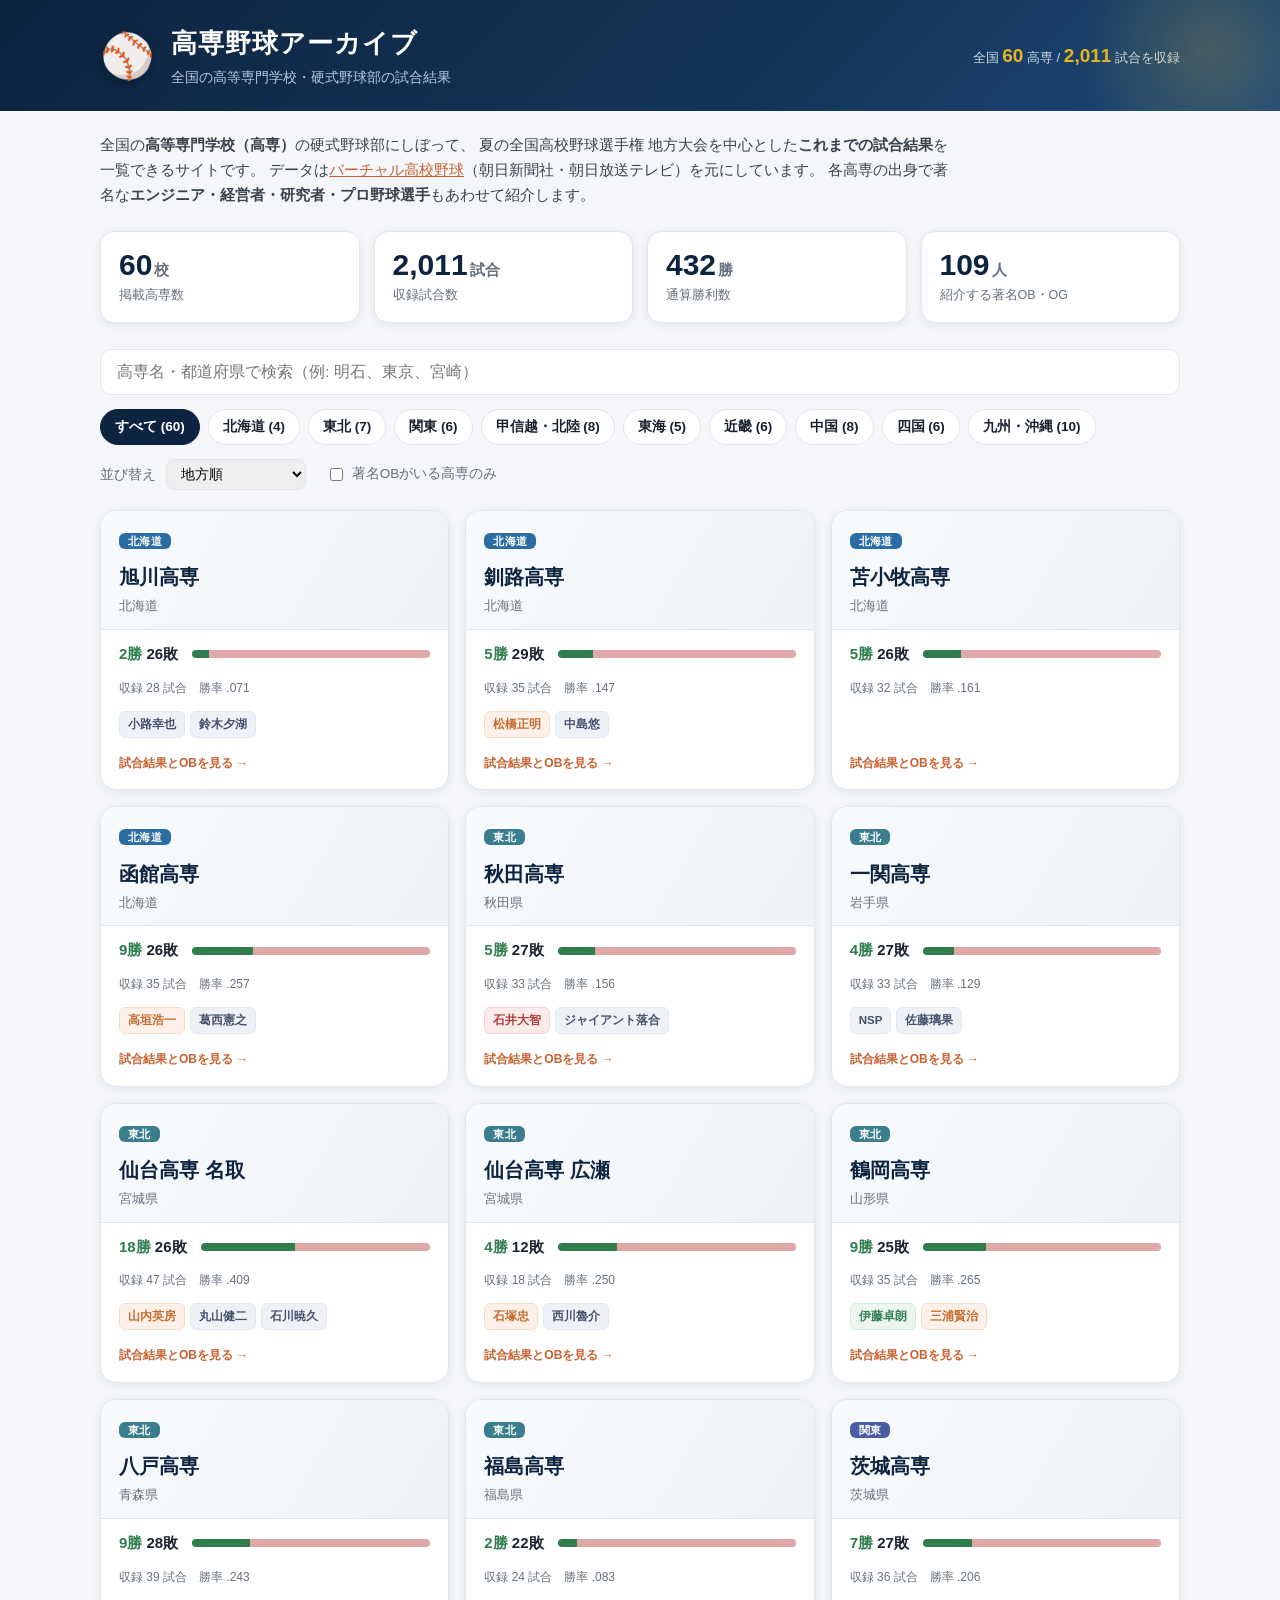
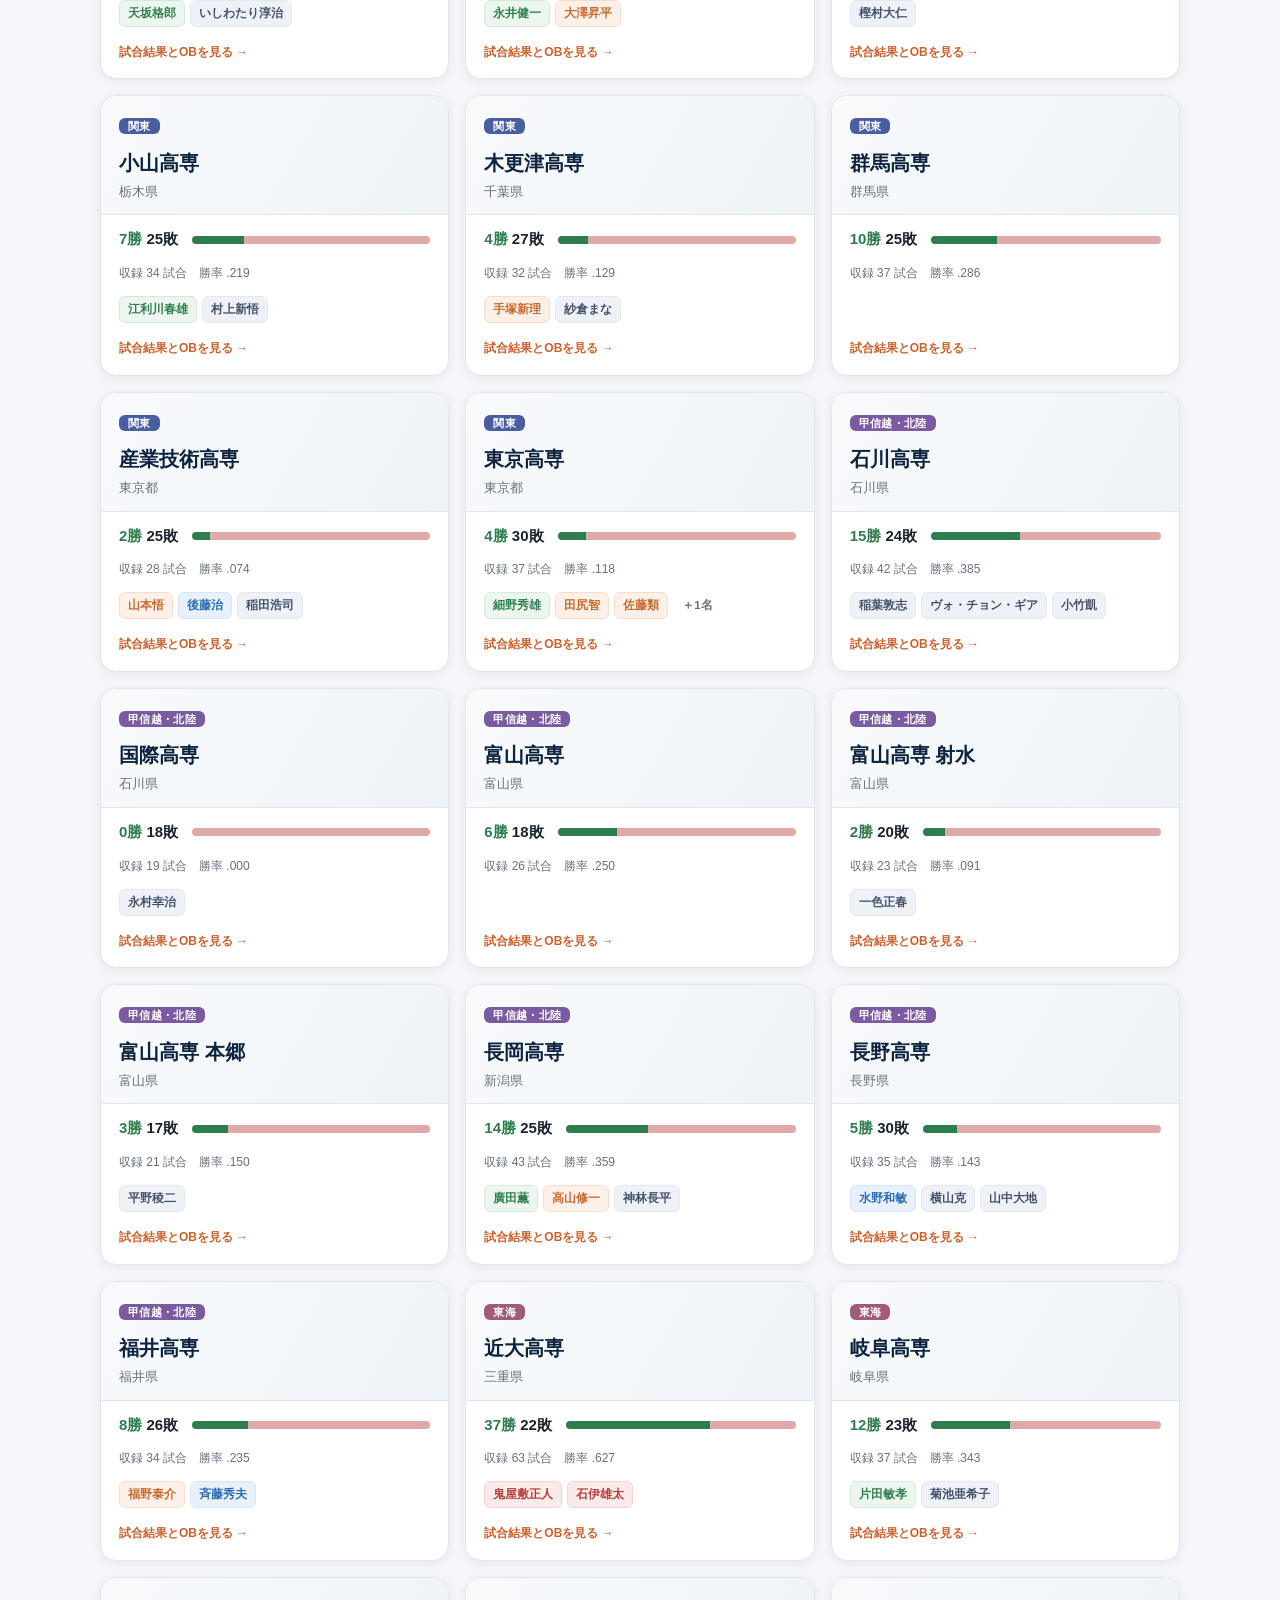
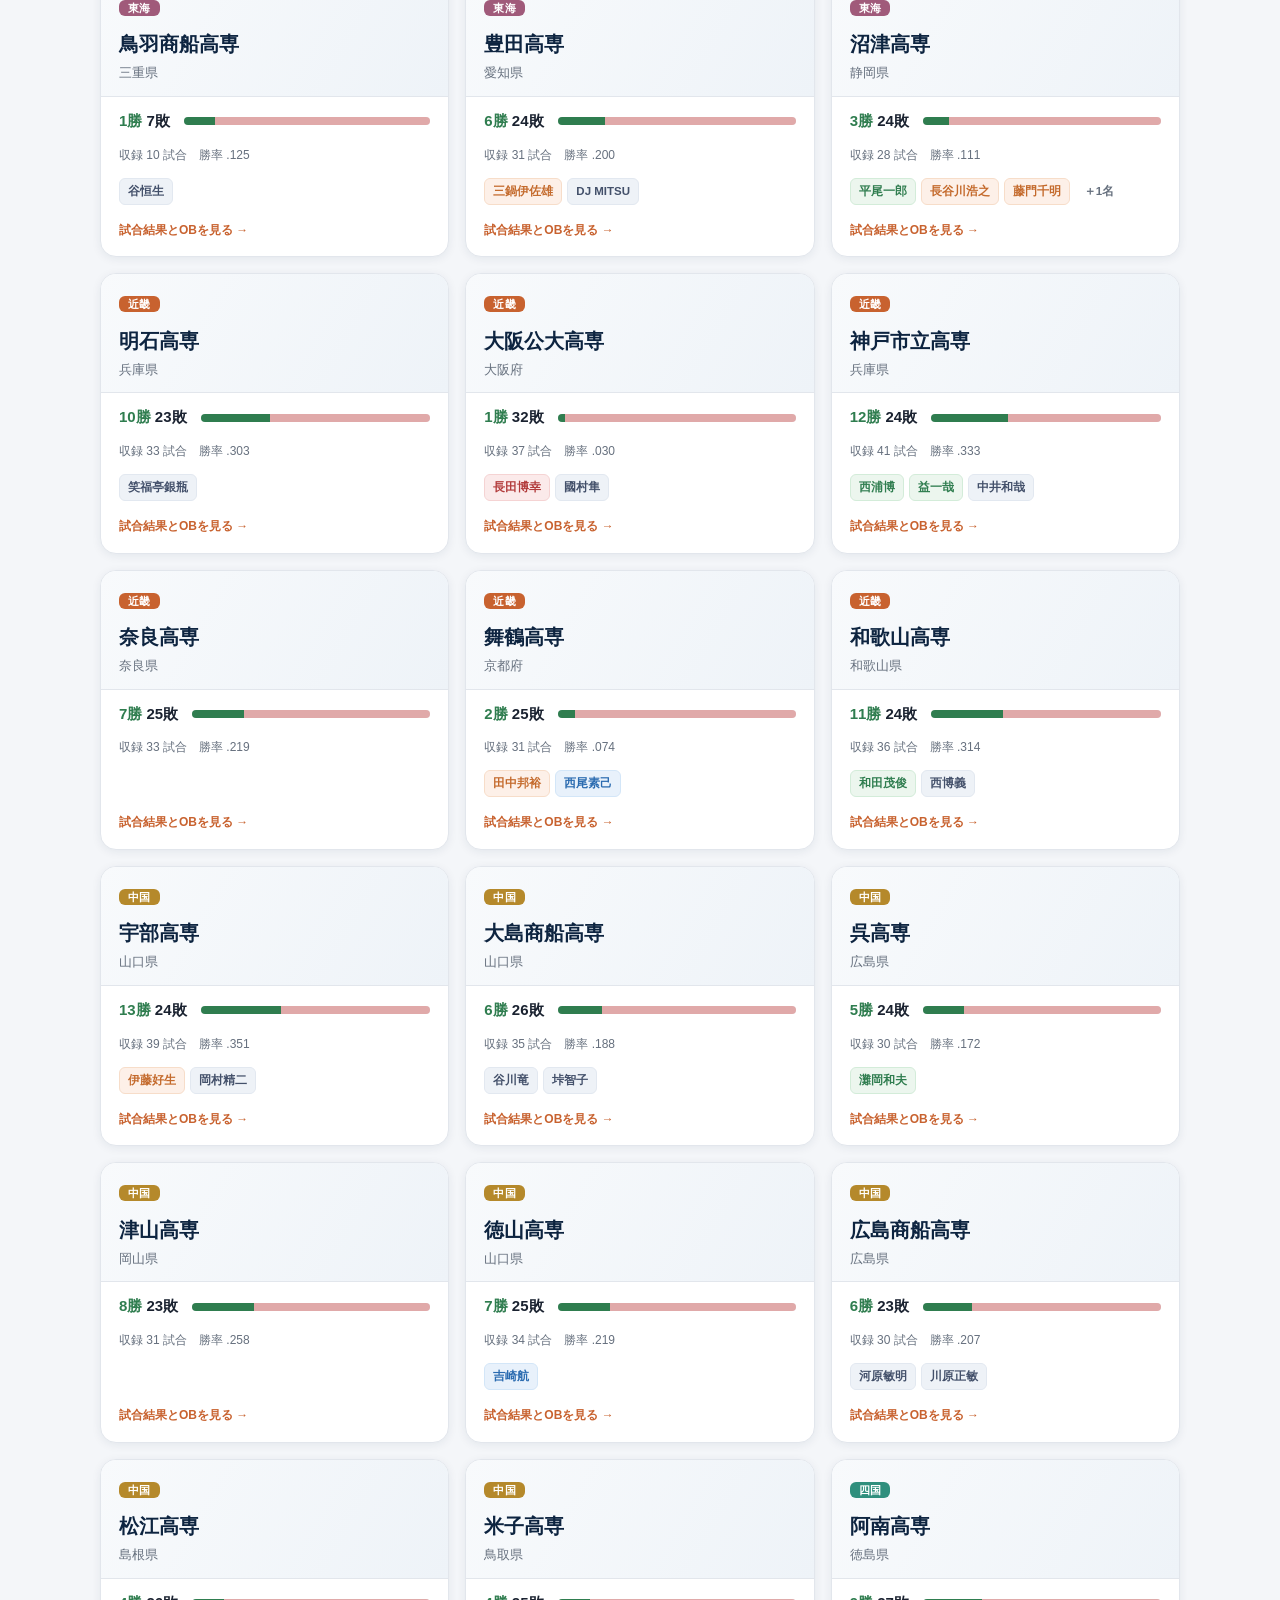
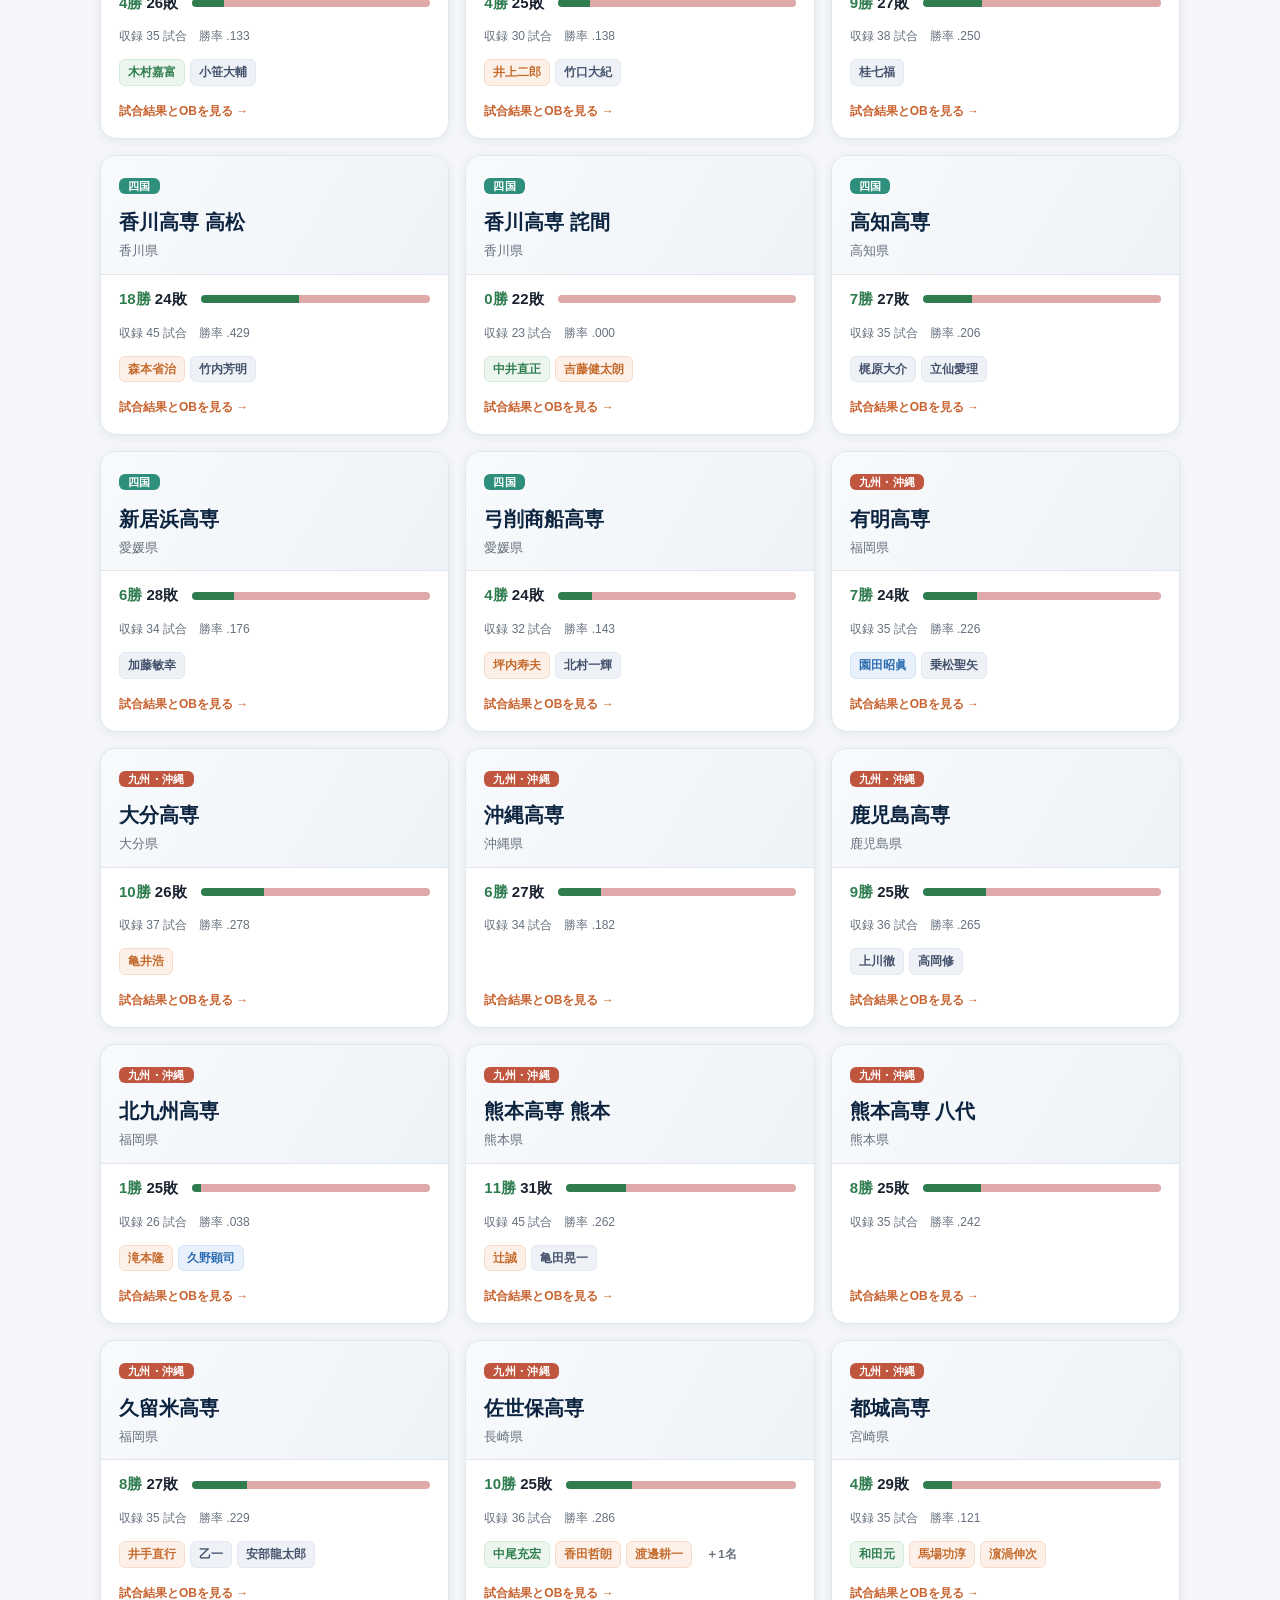
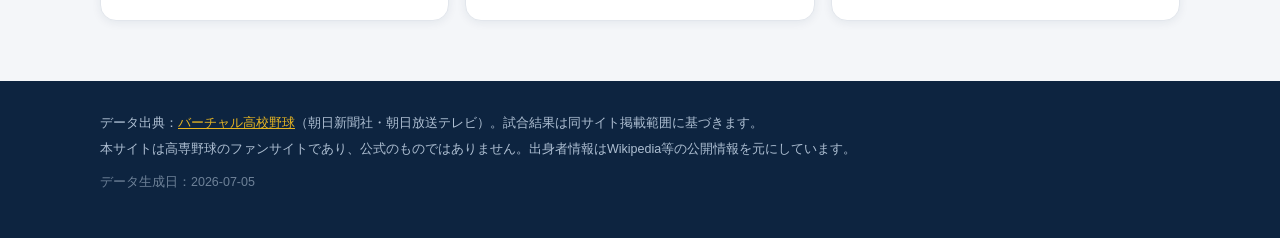
==== site.html @ 40393a4b "単一HTML版(site.html)を追加しbuild_site.pyで自動生成 外部ファイルを参照せず単体で閲覧・共有できるバンドル版を生成するように。  Co-Authored-By: Claud" ====
<!DOCTYPE html>
<html lang="ja">
<head>
<meta charset="UTF-8">
<meta name="viewport" content="width=device-width, initial-scale=1.0">
<title>高専野球アーカイブ｜全国高専の試合結果</title>
<link rel="icon" href="data:image/svg+xml,%3Csvg xmlns='http://www.w3.org/2000/svg' viewBox='0 0 100 100'%3E%3Ctext y='.9em' font-size='90'%3E%E2%9A%BE%3C/text%3E%3C/svg%3E">
<style>
:root{
  --navy:#0d2440;
  --navy-2:#143458;
  --dirt:#c8622f;
  --dirt-2:#e0763c;
  --grass:#2f7d4f;
  --gold:#e6b422;
  --ink:#1a2230;
  --muted:#66707e;
  --line:#e2e6ec;
  --bg:#f4f6f9;
  --card:#ffffff;
  --win:#2f7d4f;
  --lose:#b23b3b;
  --shadow:0 2px 10px rgba(13,36,64,.07);
  --shadow-lg:0 18px 50px rgba(13,36,64,.28);
  font-family:"Hiragino Kaku Gothic ProN","Hiragino Sans","Noto Sans JP","Yu Gothic",Meiryo,sans-serif;
}
*{box-sizing:border-box}
html,body{margin:0;padding:0}
body{background:var(--bg);color:var(--ink);line-height:1.65;-webkit-font-smoothing:antialiased}
a{color:var(--dirt)}
.wrap{max-width:1120px;margin:0 auto;padding:0 20px}

/* header */
.site-header{
  background:linear-gradient(135deg,var(--navy) 0%,var(--navy-2) 60%,#1c4a7a 100%);
  color:#fff;position:relative;overflow:hidden;
}
.site-header::after{
  content:"";position:absolute;right:-60px;bottom:-70px;width:260px;height:260px;
  background:radial-gradient(circle at center,rgba(230,180,34,.22),transparent 70%);
}
.header-inner{display:flex;align-items:center;justify-content:space-between;gap:20px;padding:22px 20px;flex-wrap:wrap}
.brand{display:flex;align-items:center;gap:16px}
.brand-mark{font-size:44px;line-height:1;filter:drop-shadow(0 3px 6px rgba(0,0,0,.3))}
.brand-text h1{margin:0;font-size:26px;letter-spacing:.04em;font-weight:800}
.brand-text p{margin:2px 0 0;font-size:13.5px;color:#b9cbe0}
.header-meta{font-size:13px;color:#cdd9e8;text-align:right}
.header-meta b{color:var(--gold);font-size:19px}

/* intro */
.intro{padding:22px 20px 6px}
.intro p{margin:0;font-size:15px;color:#38434f;max-width:860px}

/* stats */
.stats{display:grid;grid-template-columns:repeat(4,1fr);gap:14px;padding:18px 20px 6px}
.stat-card{background:var(--card);border:1px solid var(--line);border-radius:14px;padding:16px 18px;box-shadow:var(--shadow)}
.stat-card .num{font-size:30px;font-weight:800;color:var(--navy);line-height:1.1}
.stat-card .num small{font-size:15px;color:var(--muted);font-weight:700;margin-left:2px}
.stat-card .lbl{font-size:12.5px;color:var(--muted);margin-top:4px}

/* controls */
.controls{padding:20px}
.search-box input{
  width:100%;padding:13px 16px;font-size:15.5px;border:1.5px solid var(--line);
  border-radius:12px;background:#fff;outline:none;transition:border-color .15s;
}
.search-box input:focus{border-color:var(--dirt)}
.region-tabs{display:flex;flex-wrap:wrap;gap:8px;margin-top:14px}
.region-tabs button{
  border:1.5px solid var(--line);background:#fff;color:var(--ink);
  padding:8px 14px;border-radius:999px;font-size:13.5px;cursor:pointer;font-weight:700;
  transition:all .15s;
}
.region-tabs button:hover{border-color:var(--dirt)}
.region-tabs button.active{background:var(--navy);border-color:var(--navy);color:#fff}
.sort-row{display:flex;align-items:center;gap:20px;margin-top:14px;flex-wrap:wrap;font-size:13.5px;color:var(--muted)}
.sort-row select{margin-left:6px;padding:6px 10px;border:1.5px solid var(--line);border-radius:8px;font-size:13.5px;font-family:inherit}
.sort-row .chk{display:flex;align-items:center;gap:6px;cursor:pointer}

/* grid */
.school-grid{display:grid;grid-template-columns:repeat(auto-fill,minmax(320px,1fr));gap:16px;padding-bottom:40px}
.card{
  background:var(--card);border:1px solid var(--line);border-radius:16px;overflow:hidden;
  box-shadow:var(--shadow);cursor:pointer;transition:transform .14s,box-shadow .14s;display:flex;flex-direction:column;
}
.card:hover{transform:translateY(-3px);box-shadow:0 12px 30px rgba(13,36,64,.14)}
.card-top{padding:16px 18px 12px;background:linear-gradient(120deg,#f8fafc,#eef3f8);border-bottom:1px solid var(--line);position:relative}
.card-region{font-size:11px;font-weight:800;color:#fff;background:var(--grass);padding:2px 9px;border-radius:6px;letter-spacing:.03em}
.card-region[data-r="北海道"]{background:#2b6ca3}
.card-region[data-r="東北"]{background:#3a7d8c}
.card-region[data-r="関東"]{background:#4a5da0}
.card-region[data-r="甲信越・北陸"]{background:#7a5aa0}
.card-region[data-r="東海"]{background:#a05a7a}
.card-region[data-r="近畿"]{background:var(--dirt)}
.card-region[data-r="中国"]{background:#b5892b}
.card-region[data-r="四国"]{background:#2f8f7d}
.card-region[data-r="九州・沖縄"]{background:#c0563f}
.card h2{margin:8px 0 2px;font-size:20px;font-weight:800;color:var(--navy)}
.card .pref{font-size:12.5px;color:var(--muted)}
.card-body{padding:12px 18px 16px;display:flex;flex-direction:column;gap:12px;flex:1}
.record{display:flex;align-items:center;gap:14px}
.record .rec-main{font-size:15px;font-weight:800;color:var(--ink)}
.record .rec-main .w{color:var(--win)}
.record .rec-main .l{color:var(--lose)}
.winbar{flex:1;height:8px;border-radius:99px;background:#edf0f4;overflow:hidden;display:flex}
.winbar .wb-w{background:var(--win)}
.winbar .wb-l{background:#e0a9a9}
.rec-sub{font-size:12px;color:var(--muted)}
.alumni-tags{display:flex;flex-wrap:wrap;gap:5px}
.tag{font-size:11.5px;font-weight:700;padding:3px 8px;border-radius:6px;background:#eef2f7;color:#43506a;border:1px solid #e2e8f0}
.tag.eng{background:#e8f1fb;color:#2a6bb0;border-color:#d3e6f8}
.tag.biz{background:#fdf0e8;color:#c46a2c;border-color:#f7ddc9}
.tag.res{background:#ecf6ee;color:#2f7d4f;border-color:#d3ecd9}
.tag.bb{background:#fbeaea;color:#b23b3b;border-color:#f5d3d3}
.tag.more{background:transparent;color:var(--muted);border-color:transparent}
.card-foot{margin-top:auto;font-size:12px;color:var(--dirt);font-weight:700}

.empty{text-align:center;color:var(--muted);padding:50px 0}

/* footer */
.site-footer{background:var(--navy);color:#aebfd2;padding:26px 0 40px;margin-top:20px;font-size:12.5px}
.site-footer a{color:#e6b422}
.site-footer p{margin:6px 0}
.site-footer .gen{opacity:.6;margin-top:12px}

/* modal */
.modal{position:fixed;inset:0;z-index:50;display:flex;align-items:flex-start;justify-content:center;padding:40px 16px;overflow-y:auto}
.modal[hidden]{display:none}
.modal-backdrop{position:fixed;inset:0;background:rgba(10,24,42,.55);backdrop-filter:blur(2px)}
.modal-panel{position:relative;background:var(--bg);border-radius:18px;max-width:840px;width:100%;box-shadow:var(--shadow-lg);z-index:1;margin:auto}
.modal-close{position:absolute;top:12px;right:14px;z-index:3;border:none;background:rgba(255,255,255,.9);width:38px;height:38px;border-radius:50%;font-size:22px;cursor:pointer;color:var(--navy);box-shadow:var(--shadow)}
.modal-body{padding:0 0 26px}
.m-head{background:linear-gradient(135deg,var(--navy),#1c4a7a);color:#fff;padding:26px 28px 22px;border-radius:18px 18px 0 0}
.m-head .m-region{font-size:11.5px;font-weight:800;background:rgba(255,255,255,.18);padding:3px 10px;border-radius:6px}
.m-head h2{margin:10px 0 2px;font-size:28px;font-weight:800}
.m-head .m-pref{font-size:13.5px;color:#c3d3e6}
.m-head .m-rec{margin-top:14px;display:flex;gap:22px;flex-wrap:wrap;font-size:13.5px}
.m-head .m-rec b{font-size:22px;display:block}
.m-teamnames{font-size:11.5px;color:#a9c0d8;margin-top:10px}
.m-section{padding:22px 28px 4px}
.m-section h3{font-size:16px;margin:0 0 12px;color:var(--navy);display:flex;align-items:center;gap:8px}
.m-section h3::before{content:"";width:4px;height:16px;background:var(--dirt);border-radius:2px}

/* alumni list */
.alumni-list{display:grid;grid-template-columns:1fr 1fr;gap:10px}
.alumnus{background:#fff;border:1px solid var(--line);border-radius:12px;padding:12px 14px}
.alumnus .a-top{display:flex;align-items:center;gap:8px}
.alumnus .a-name{font-weight:800;font-size:15px}
.alumnus .a-field{font-size:10.5px;font-weight:800;padding:2px 7px;border-radius:5px}
.a-field.eng{background:#e8f1fb;color:#2a6bb0}
.a-field.biz{background:#fdf0e8;color:#c46a2c}
.a-field.res{background:#ecf6ee;color:#2f7d4f}
.a-field.bb{background:#fbeaea;color:#b23b3b}
.a-field.etc{background:#eef2f7;color:#5a6478}
.alumnus .a-desc{font-size:12.5px;color:#4a5464;margin-top:5px;line-height:1.55}
.no-alumni{font-size:13px;color:var(--muted);background:#fff;border:1px dashed var(--line);border-radius:12px;padding:14px}

/* games */
.season-filter{display:flex;gap:6px;margin:0 0 12px}
.season-filter button{border:1.5px solid var(--line);background:#fff;padding:5px 13px;border-radius:999px;font-size:12.5px;cursor:pointer;font-weight:700;color:var(--ink)}
.season-filter button.active{background:var(--dirt);border-color:var(--dirt);color:#fff}
.year-group{margin-bottom:18px}
.year-head{display:flex;align-items:baseline;gap:10px;margin:0 0 8px;padding-bottom:5px;border-bottom:2px solid #e6ebf1}
.year-head .yr{font-size:18px;font-weight:800;color:var(--navy)}
.year-head .yr-sum{font-size:12px;color:var(--muted)}
.game-table{width:100%;border-collapse:collapse;font-size:13px;background:#fff;border-radius:10px;overflow:hidden}
.game-table td{padding:9px 10px;border-bottom:1px solid #eef1f5;vertical-align:middle}
.game-table tr:last-child td{border-bottom:none}
.g-tour{color:var(--muted);font-size:11.5px;white-space:nowrap}
.g-round{font-weight:700;white-space:nowrap;font-size:12px}
.g-opp{font-weight:700}
.g-opp .self{color:var(--muted);font-weight:600;font-size:11px}
.g-score{font-weight:800;font-variant-numeric:tabular-nums;white-space:nowrap;text-align:center}
.g-res{width:30px;text-align:center;font-weight:800}
.badge{display:inline-block;min-width:24px;padding:2px 7px;border-radius:6px;color:#fff;font-size:11.5px;font-weight:800;text-align:center}
.badge.win{background:var(--win)}
.badge.lose{background:var(--lose)}
.badge.draw{background:#7c8698}
.season-pill{display:inline-block;font-size:10px;font-weight:800;padding:1px 6px;border-radius:4px;margin-right:6px;color:#fff}
.season-pill.夏{background:var(--dirt)}
.season-pill.春{background:#5aa0c0}
.season-pill.秋{background:#b5892b}
.season-pill.その他{background:#8892a0}

@media (max-width:720px){
  .stats{grid-template-columns:1fr 1fr}
  .brand-text h1{font-size:21px}
  .school-grid{grid-template-columns:1fr}
  .alumni-list{grid-template-columns:1fr}
  .header-meta{text-align:left;width:100%}
  .m-head h2{font-size:23px}
}

</style>
</head>
<body>

<header class="site-header">
  <div class="wrap header-inner">
    <div class="brand">
      <span class="brand-mark">⚾</span>
      <div class="brand-text">
        <h1>高専野球アーカイブ</h1>
        <p>全国の高等専門学校・硬式野球部の試合結果</p>
      </div>
    </div>
    <div class="header-meta" id="headerMeta"></div>
  </div>
</header>

<section class="intro wrap">
  <p>
    全国の<strong>高等専門学校（高専）</strong>の硬式野球部にしぼって、
    夏の全国高校野球選手権 地方大会を中心とした<strong>これまでの試合結果</strong>を一覧できるサイトです。
    データは<a href="https://vk.sportsbull.jp/koshien/" target="_blank" rel="noopener">バーチャル高校野球</a>（朝日新聞社・朝日放送テレビ）を元にしています。
    各高専の出身で著名な<strong>エンジニア・経営者・研究者・プロ野球選手</strong>もあわせて紹介します。
  </p>
</section>

<section class="stats wrap" id="statsRow"></section>

<section class="controls wrap">
  <div class="search-box">
    <input type="search" id="searchInput" placeholder="高専名・都道府県で検索（例: 明石、東京、宮崎）">
  </div>
  <div class="region-tabs" id="regionTabs"></div>
  <div class="sort-row">
    <label>並び替え
      <select id="sortSelect">
        <option value="region">地方順</option>
        <option value="wins">勝利数が多い順</option>
        <option value="games">試合数が多い順</option>
        <option value="winrate">勝率が高い順</option>
        <option value="kana">五十音順</option>
      </select>
    </label>
    <label class="chk"><input type="checkbox" id="alumniOnly"> 著名OBがいる高専のみ</label>
  </div>
</section>

<main class="wrap">
  <div class="school-grid" id="schoolGrid"></div>
  <p class="empty" id="emptyMsg" hidden>該当する高専が見つかりませんでした。</p>
</main>

<footer class="site-footer">
  <div class="wrap">
    <p>データ出典：<a href="https://vk.sportsbull.jp/koshien/" target="_blank" rel="noopener">バーチャル高校野球</a>（朝日新聞社・朝日放送テレビ）。試合結果は同サイト掲載範囲に基づきます。</p>
    <p>本サイトは高専野球のファンサイトであり、公式のものではありません。出身者情報はWikipedia等の公開情報を元にしています。</p>
    <p class="gen" id="genDate"></p>
  </div>
</footer>

<!-- 詳細モーダル -->
<div class="modal" id="modal" hidden>
  <div class="modal-backdrop" data-close></div>
  <div class="modal-panel" role="dialog" aria-modal="true">
    <button class="modal-close" data-close aria-label="閉じる">×</button>
    <div class="modal-body" id="modalBody"></div>
  </div>
</div>


<script>
window.KOSEN_DATA = {"generated": "2026-07-05", "source": "バーチャル高校野球 (vk.sportsbull.jp)", "schools": [{"id": "kushiro", "name": "釧路高専", "kana": "くしろ", "prefecture": "北海道", "region": "北海道", "team_names": ["厚岸翔洋・霧多布・羅臼・釧路高専", "標茶・厚岸翔洋・釧路高専", "釧路商・厚岸翔洋・弟子屈・釧路高専", "釧路商・霧多布・羅臼・釧路高専", "釧路高専", "釧路高専・釧路商・標茶・霧多布・厚岸翔洋"], "total_games": 35, "wins": 5, "loses": 29, "games": [{"game_id": "265405", "year": "2026", "date": "6/28", "season": "夏", "tournament": "選手権北北海道大会", "round": "2回戦", "team_name": "釧路高専", "opponent": "釧路江南", "score_self": "1", "score_opp": "13", "result": "lose"}, {"game_id": "264886", "year": "2026", "date": "5/12", "season": "春", "tournament": "春季北海道大会", "round": "釧根地区（ウインドヒル）　1回戦", "team_name": "釧路高専", "opponent": "釧路工・厚岸翔洋・標茶", "score_self": "1", "score_opp": "12", "result": "lose"}, {"game_id": "253253", "year": "2025", "date": "6/21", "season": "夏", "tournament": "選手権北北海道大会", "round": "釧根地区1回戦", "team_name": "釧路高専", "opponent": "別海", "score_self": "0", "score_opp": "18", "result": "lose"}, {"game_id": "252838", "year": "2025", "date": "5/12", "season": "春", "tournament": "春季北海道大会", "round": "2回戦", "team_name": "釧路高専・釧路商・標茶・霧多布・厚岸翔洋", "opponent": "釧路湖陵", "score_self": "1", "score_opp": "12", "result": "lose"}, {"game_id": "239735", "year": "2024", "date": "6/24", "season": "夏", "tournament": "選手権北北海道大会", "round": "釧根地区1回戦", "team_name": "釧路高専", "opponent": "武修館", "score_self": "1", "score_opp": "12", "result": "lose"}, {"game_id": "239057", "year": "2024", "date": "5/7", "season": "春", "tournament": "春季北海道大会", "round": "1回戦", "team_name": "釧路商・厚岸翔洋・弟子屈・釧路高専", "opponent": "釧路明輝", "score_self": "0", "score_opp": "10", "result": "lose"}, {"game_id": "247561", "year": "2024", "date": "9/29", "season": "秋", "tournament": "秋季北海道大会", "round": "2回戦", "team_name": "標茶・厚岸翔洋・釧路高専", "opponent": "釧路明輝・釧路商・弟子屈・霧多布", "score_self": "1", "score_opp": "9", "result": "lose"}, {"game_id": "227137", "year": "2023", "date": "6/25", "season": "夏", "tournament": "選手権北北海道大会", "round": "釧根地区2回戦", "team_name": "釧路高専", "opponent": "武修館", "score_self": "3", "score_opp": "14", "result": "lose"}, {"game_id": "226476", "year": "2023", "date": "5/9", "season": "春", "tournament": "春季北海道大会", "round": "1回戦", "team_name": "釧路高専", "opponent": "別海", "score_self": "2", "score_opp": "9", "result": "lose"}, {"game_id": "234012", "year": "2023", "date": "9/23", "season": "秋", "tournament": "秋季北海道大会", "round": "1回戦", "team_name": "釧路商・霧多布・羅臼・釧路高専", "opponent": "釧路北陽", "score_self": "0", "score_opp": "10", "result": "lose"}, {"game_id": "214855", "year": "2022", "date": "6/28", "season": "夏", "tournament": "選手権北北海道大会", "round": "釧根地区1回戦", "team_name": "釧路高専", "opponent": "根室", "score_self": "3", "score_opp": "10", "result": "lose"}, {"game_id": "214202", "year": "2022", "date": "5/10", "season": "春", "tournament": "春季北海道大会", "round": "1回戦", "team_name": "釧路高専", "opponent": "釧路明輝", "score_self": "0", "score_opp": "12", "result": "lose"}, {"game_id": "221242", "year": "2022", "date": "9/13", "season": "秋", "tournament": "秋季北海道大会", "round": "1回戦", "team_name": "厚岸翔洋・霧多布・羅臼・釧路高専", "opponent": "根室", "score_self": "0", "score_opp": "16", "result": "lose"}, {"game_id": "201513", "year": "2021", "date": "5/12", "season": "春", "tournament": "春季北海道大会", "round": "1回戦", "team_name": "釧路高専", "opponent": "釧路湖陵", "score_self": "4", "score_opp": "14", "result": "lose"}, {"game_id": "207549", "year": "2021", "date": "9/7", "season": "秋", "tournament": "秋季北海道大会", "round": "1回戦", "team_name": "釧路高専", "opponent": "釧路江南", "score_self": "0", "score_opp": "17", "result": "lose"}, {"game_id": "179673", "year": "2019", "date": "6/25", "season": "夏", "tournament": "全国高校野球選手権北北海道大会", "round": "釧根地区2回戦", "team_name": "釧路高専", "opponent": "釧路北陽", "score_self": "0", "score_opp": "17", "result": "lose"}, {"game_id": "166160", "year": "2018", "date": "6/26", "season": "夏", "tournament": "全国高校野球選手権北北海道大会", "round": "地区大会1回戦", "team_name": "釧路高専", "opponent": "標茶", "score_self": "11", "score_opp": "12", "result": "lose"}, {"game_id": "152764", "year": "2017", "date": "7/1", "season": "夏", "tournament": "全国高校野球選手権北北海道大会", "round": "地区大会2回戦", "team_name": "釧路高専", "opponent": "釧路北陽", "score_self": "0", "score_opp": "10", "result": "lose"}, {"game_id": "152629", "year": "2017", "date": "6/28", "season": "夏", "tournament": "全国高校野球選手権北北海道大会", "round": "地区大会1回戦", "team_name": "釧路高専", "opponent": "霧多布", "score_self": "10", "score_opp": "3", "result": "win"}, {"game_id": "138876", "year": "2016", "date": "6/28", "season": "夏", "tournament": "全国高校野球選手権北北海道大会", "round": "地区大会1回戦", "team_name": "釧路高専", "opponent": "中標津", "score_self": "0", "score_opp": "9", "result": "lose"}, {"game_id": "125909", "year": "2015", "date": "7/5", "season": "夏", "tournament": "全国高校野球選手権北北海道大会", "round": "地区大会代表決定戦", "team_name": "釧路高専", "opponent": "釧路工", "score_self": "3", "score_opp": "8", "result": "lose"}, {"game_id": "125622", "year": "2015", "date": "7/2", "season": "夏", "tournament": "全国高校野球選手権北北海道大会", "round": "地区大会2回戦", "team_name": "釧路高専", "opponent": "標茶", "score_self": "12", "score_opp": "9", "result": "win"}, {"game_id": "125540", "year": "2015", "date": "6/30", "season": "夏", "tournament": "全国高校野球選手権北北海道大会", "round": "地区大会1回戦", "team_name": "釧路高専", "opponent": "標津", "score_self": "9", "score_opp": "0", "result": "win"}, {"game_id": "111645", "year": "2014", "date": "6/25", "season": "夏", "tournament": "全国高校野球選手権北北海道大会", "round": "地区大会1回戦", "team_name": "釧路高専", "opponent": "阿霧釧東白", "score_self": "4", "score_opp": "5", "result": "lose"}, {"game_id": "100497", "year": "2013", "date": "6/28", "season": "夏", "tournament": "全国高校野球選手権北北海道大会", "round": "地区大会2回戦", "team_name": "釧路高専", "opponent": "弟子屈", "score_self": "5", "score_opp": "7", "result": "lose"}, {"game_id": "100333", "year": "2013", "date": "6/25", "season": "夏", "tournament": "全国高校野球選手権北北海道大会", "round": "地区大会1回戦", "team_name": "釧路高専", "opponent": "羅臼", "score_self": "3", "score_opp": "2", "result": "win"}, {"game_id": "54560", "year": "2012", "date": "6/26", "season": "夏", "tournament": "全国高校野球選手権北北海道大会", "round": "地区大会1回戦", "team_name": "釧路高専", "opponent": "武修館", "score_self": "2", "score_opp": "12", "result": "lose"}, {"game_id": "45814", "year": "2011", "date": "7/1", "season": "夏", "tournament": "全国高校野球選手権北北海道大会", "round": "地区大会2回戦", "team_name": "釧路高専", "opponent": "釧路工", "score_self": "4", "score_opp": "13", "result": "lose"}, {"game_id": "37117", "year": "2010", "date": "6/30", "season": "夏", "tournament": "全国高校野球選手権北北海道大会", "round": "地区大会1回戦", "team_name": "釧路高専", "opponent": "標津", "score_self": "3", "score_opp": "5", "result": "lose"}, {"game_id": "28365", "year": "2009", "date": "7/4", "season": "夏", "tournament": "全国高校野球選手権北北海道大会", "round": "地区大会2回戦", "team_name": "釧路高専", "opponent": "釧路北陽", "score_self": "5", "score_opp": "6", "result": "lose"}, {"game_id": "28307", "year": "2009", "date": "7/2", "season": "夏", "tournament": "全国高校野球選手権北北海道大会", "round": "地区大会1回戦", "team_name": "釧路高専", "opponent": "阿寒", "score_self": "18", "score_opp": "0", "result": "win"}, {"game_id": "28288", "year": "2009", "date": "7/1", "season": "夏", "tournament": "全国高校野球選手権北北海道大会", "round": "地区大会1回戦", "team_name": "釧路高専", "opponent": "阿寒", "score_self": "0", "score_opp": "0", "result": "draw"}, {"game_id": "19805", "year": "2008", "date": "6/23", "season": "夏", "tournament": "全国高校野球選手権北北海道大会", "round": "地区大会1回戦", "team_name": "釧路高専", "opponent": "釧路湖陵", "score_self": "0", "score_opp": "11", "result": "lose"}, {"game_id": "10751", "year": "2007", "date": "6/27", "season": "夏", "tournament": "全国高校野球選手権北北海道大会", "round": "1回戦", "team_name": "釧路高専", "opponent": "根室", "score_self": "6", "score_opp": "7", "result": "lose"}, {"game_id": "1517", "year": "2006", "date": "6/30", "season": "夏", "tournament": "全国高校野球選手権北北海道大会", "round": "1回戦", "team_name": "釧路高専", "opponent": "羅臼", "score_self": "8", "score_opp": "10", "result": "lose"}], "alumni": [{"name": "松橋正明", "field": "経営者", "description": "セブン銀行の社長を務めた経営者。"}, {"name": "中島悠", "field": "その他", "description": "ルービックキューブ競技者。世界選手権優勝の元世界記録保持者。"}]}, {"id": "asahikawa", "name": "旭川高専", "kana": "あさひかわ", "prefecture": "北海道", "region": "北海道", "team_names": ["富良野緑峰・上富良野・旭川高専", "旭川高専"], "total_games": 28, "wins": 2, "loses": 26, "games": [{"game_id": "265331", "year": "2026", "date": "6/26", "season": "夏", "tournament": "選手権北北海道大会", "round": "2回戦", "team_name": "旭川高専", "opponent": "旭川志峯", "score_self": "0", "score_opp": "10", "result": "lose"}, {"game_id": "264855", "year": "2026", "date": "5/10", "season": "春", "tournament": "春季北海道大会", "round": "旭川地区（旭川スタルヒン）　Aブロック2回戦", "team_name": "旭川高専", "opponent": "旭川工", "score_self": "1", "score_opp": "14", "result": "lose"}, {"game_id": "253317", "year": "2025", "date": "6/25", "season": "夏", "tournament": "選手権北北海道大会", "round": "旭川地区2回戦", "team_name": "旭川高専", "opponent": "旭川東", "score_self": "0", "score_opp": "18", "result": "lose"}, {"game_id": "252831", "year": "2025", "date": "5/12", "season": "春", "tournament": "春季北海道大会", "round": "3回戦", "team_name": "旭川高専", "opponent": "旭川北", "score_self": "0", "score_opp": "14", "result": "lose"}, {"game_id": "252683", "year": "2025", "date": "5/9", "season": "春", "tournament": "春季北海道大会", "round": "2回戦", "team_name": "旭川高専", "opponent": "旭川商", "score_self": "11", "score_opp": "4", "result": "win"}, {"game_id": "260111", "year": "2025", "date": "9/21", "season": "秋", "tournament": "秋季北海道大会", "round": "Bブロック2回戦", "team_name": "旭川高専", "opponent": "留萌", "score_self": "2", "score_opp": "12", "result": "lose"}, {"game_id": "239752", "year": "2024", "date": "6/25", "season": "夏", "tournament": "選手権北北海道大会", "round": "旭川地区1回戦", "team_name": "旭川高専", "opponent": "富良野", "score_self": "2", "score_opp": "12", "result": "lose"}, {"game_id": "239232", "year": "2024", "date": "5/11", "season": "春", "tournament": "春季北海道大会", "round": "2回戦", "team_name": "旭川高専", "opponent": "富良野", "score_self": "1", "score_opp": "17", "result": "lose"}, {"game_id": "247414", "year": "2024", "date": "9/28", "season": "秋", "tournament": "秋季北海道大会", "round": "Bブロック2回戦", "team_name": "旭川高専", "opponent": "旭川実", "score_self": "1", "score_opp": "14", "result": "lose"}, {"game_id": "227206", "year": "2023", "date": "6/28", "season": "夏", "tournament": "選手権北北海道大会", "round": "旭川地区2回戦", "team_name": "旭川高専", "opponent": "留萌", "score_self": "4", "score_opp": "9", "result": "lose"}, {"game_id": "234449", "year": "2023", "date": "9/30", "season": "秋", "tournament": "秋季北海道大会", "round": "Aブロック2回戦", "team_name": "富良野緑峰・上富良野・旭川高専", "opponent": "留萌", "score_self": "5", "score_opp": "15", "result": "lose"}, {"game_id": "214958", "year": "2022", "date": "6/30", "season": "夏", "tournament": "全国高校野球選手権北北海道大会", "round": "旭川地区2回戦", "team_name": "旭川高専", "opponent": "旭川明成", "score_self": "0", "score_opp": "12", "result": "lose"}, {"game_id": "202294", "year": "2021", "date": "7/1", "season": "夏", "tournament": "全国高校野球選手権北北海道大会", "round": "旭川地区2回戦", "team_name": "旭川高専", "opponent": "旭川東", "score_self": "0", "score_opp": "22", "result": "lose"}, {"game_id": "179820", "year": "2019", "date": "6/28", "season": "夏", "tournament": "全国高校野球選手権北北海道大会", "round": "旭川地区2回戦", "team_name": "旭川高専", "opponent": "旭川龍谷", "score_self": "0", "score_opp": "23", "result": "lose"}, {"game_id": "166157", "year": "2018", "date": "6/26", "season": "夏", "tournament": "全国高校野球選手権北北海道大会", "round": "地区大会1回戦", "team_name": "旭川高専", "opponent": "旭川東", "score_self": "7", "score_opp": "17", "result": "lose"}, {"game_id": "152757", "year": "2017", "date": "7/1", "season": "夏", "tournament": "全国高校野球選手権北北海道大会", "round": "地区大会代表決定戦", "team_name": "旭川高専", "opponent": "旭川実", "score_self": "1", "score_opp": "11", "result": "lose"}, {"game_id": "152655", "year": "2017", "date": "6/29", "season": "夏", "tournament": "全国高校野球選手権北北海道大会", "round": "地区大会2回戦", "team_name": "旭川高専", "opponent": "苫前商", "score_self": "25", "score_opp": "0", "result": "win"}, {"game_id": "138871", "year": "2016", "date": "6/28", "season": "夏", "tournament": "全国高校野球選手権北北海道大会", "round": "地区大会1回戦", "team_name": "旭川高専", "opponent": "旭川工", "score_self": "0", "score_opp": "9", "result": "lose"}, {"game_id": "125535", "year": "2015", "date": "6/30", "season": "夏", "tournament": "全国高校野球選手権北北海道大会", "round": "地区大会1回戦", "team_name": "旭川高専", "opponent": "留萌", "score_self": "4", "score_opp": "5", "result": "lose"}, {"game_id": "111941", "year": "2014", "date": "7/1", "season": "夏", "tournament": "全国高校野球選手権北北海道大会", "round": "地区大会1回戦", "team_name": "旭川高専", "opponent": "旭川農", "score_self": "5", "score_opp": "7", "result": "lose"}, {"game_id": "100361", "year": "2013", "date": "6/26", "season": "夏", "tournament": "全国高校野球選手権北北海道大会", "round": "地区大会1回戦", "team_name": "旭川高専", "opponent": "旭川商", "score_self": "3", "score_opp": "12", "result": "lose"}, {"game_id": "54580", "year": "2012", "date": "6/27", "season": "夏", "tournament": "全国高校野球選手権北北海道大会", "round": "地区大会1回戦", "team_name": "旭川高専", "opponent": "旭川凌雲", "score_self": "3", "score_opp": "4", "result": "lose"}, {"game_id": "45763", "year": "2011", "date": "6/29", "season": "夏", "tournament": "全国高校野球選手権北北海道大会", "round": "地区大会1回戦", "team_name": "旭川高専", "opponent": "旭川大", "score_self": "0", "score_opp": "1", "result": "lose"}, {"game_id": "37152", "year": "2010", "date": "7/1", "season": "夏", "tournament": "全国高校野球選手権北北海道大会", "round": "地区大会1回戦", "team_name": "旭川高専", "opponent": "旭川東", "score_self": "1", "score_opp": "6", "result": "lose"}, {"game_id": "28308", "year": "2009", "date": "7/2", "season": "夏", "tournament": "全国高校野球選手権北北海道大会", "round": "地区大会1回戦", "team_name": "旭川高専", "opponent": "旭川凌雲", "score_self": "1", "score_opp": "9", "result": "lose"}, {"game_id": "19875", "year": "2008", "date": "6/26", "season": "夏", "tournament": "全国高校野球選手権北北海道大会", "round": "地区大会1回戦", "team_name": "旭川高専", "opponent": "旭川北都商", "score_self": "3", "score_opp": "6", "result": "lose"}, {"game_id": "10744", "year": "2007", "date": "6/27", "season": "夏", "tournament": "全国高校野球選手権北北海道大会", "round": "1回戦", "team_name": "旭川高専", "opponent": "旭川大", "score_self": "0", "score_opp": "1", "result": "lose"}, {"game_id": "1450", "year": "2006", "date": "6/28", "season": "夏", "tournament": "全国高校野球選手権北北海道大会", "round": "1回戦", "team_name": "旭川高専", "opponent": "旭川東栄", "score_self": "1", "score_opp": "8", "result": "lose"}], "alumni": [{"name": "小路幸也", "field": "その他", "description": "小説家。「東京バンドワゴン」シリーズなどで知られる。"}, {"name": "鈴木夕湖", "field": "その他", "description": "カーリング選手。2018年平昌五輪銅メダル、2022年北京五輪銀メダル。"}]}, {"id": "hakodate", "name": "函館高専", "kana": "はこだて", "prefecture": "北海道", "region": "北海道", "team_names": ["函館高専"], "total_games": 35, "wins": 9, "loses": 26, "games": [{"game_id": "265264", "year": "2026", "date": "6/21", "season": "夏", "tournament": "選手権南北海道大会", "round": "1回戦", "team_name": "函館高専", "opponent": "檜山北", "score_self": "1", "score_opp": "9", "result": "lose"}, {"game_id": "264834", "year": "2026", "date": "5/11", "season": "春", "tournament": "春季北海道大会", "round": "函館地区（テーオーオーシャン函館）　2回戦", "team_name": "函館高専", "opponent": "函館水産", "score_self": "8", "score_opp": "11", "result": "lose"}, {"game_id": "253257", "year": "2025", "date": "6/21", "season": "夏", "tournament": "選手権南北海道大会", "round": "函館地区1回戦", "team_name": "函館高専", "opponent": "函館西", "score_self": "3", "score_opp": "6", "result": "lose"}, {"game_id": "252621", "year": "2025", "date": "5/6", "season": "春", "tournament": "春季北海道大会", "round": "1回戦", "team_name": "函館高専", "opponent": "函館大柏稜", "score_self": "0", "score_opp": "11", "result": "lose"}, {"game_id": "260108", "year": "2025", "date": "9/21", "season": "秋", "tournament": "秋季北海道大会", "round": "Aブロック1回戦", "team_name": "函館高専", "opponent": "函館大有斗", "score_self": "0", "score_opp": "13", "result": "lose"}, {"game_id": "239704", "year": "2024", "date": "6/22", "season": "夏", "tournament": "選手権南北海道大会", "round": "函館地区1回戦", "team_name": "函館高専", "opponent": "函館工", "score_self": "2", "score_opp": "10", "result": "lose"}, {"game_id": "239100", "year": "2024", "date": "5/9", "season": "春", "tournament": "春季北海道大会", "round": "2回戦", "team_name": "函館高専", "opponent": "函館西", "score_self": "0", "score_opp": "24", "result": "lose"}, {"game_id": "247550", "year": "2024", "date": "9/29", "season": "秋", "tournament": "秋季北海道大会", "round": "Bブロック1回戦", "team_name": "函館高専", "opponent": "函館大柏稜", "score_self": "0", "score_opp": "12", "result": "lose"}, {"game_id": "227120", "year": "2023", "date": "6/24", "season": "夏", "tournament": "選手権南北海道大会", "round": "函館地区1回戦", "team_name": "函館高専", "opponent": "函館商", "score_self": "1", "score_opp": "11", "result": "lose"}, {"game_id": "234424", "year": "2023", "date": "9/30", "season": "秋", "tournament": "秋季北海道大会", "round": "Aブロック1回戦", "team_name": "函館高専", "opponent": "大野農・八雲・奥尻・上ノ国", "score_self": "3", "score_opp": "15", "result": "lose"}, {"game_id": "214738", "year": "2022", "date": "6/25", "season": "夏", "tournament": "全国高校野球選手権南北海道大会", "round": "函館地区1回戦", "team_name": "函館高専", "opponent": "江差", "score_self": "4", "score_opp": "9", "result": "lose"}, {"game_id": "202201", "year": "2021", "date": "6/30", "season": "夏", "tournament": "全国高校野球選手権南北海道大会", "round": "函館地区2回戦", "team_name": "函館高専", "opponent": "市函館", "score_self": "2", "score_opp": "4", "result": "lose"}, {"game_id": "179567", "year": "2019", "date": "6/22", "season": "夏", "tournament": "全国高校野球選手権南北海道大会", "round": "Aブロック1回戦", "team_name": "函館高専", "opponent": "函館稜北", "score_self": "2", "score_opp": "4", "result": "lose"}, {"game_id": "166078", "year": "2018", "date": "6/24", "season": "夏", "tournament": "全国高校野球選手権南北海道大会", "round": "地区大会1回戦", "team_name": "函館高専", "opponent": "檜山北", "score_self": "2", "score_opp": "3", "result": "lose"}, {"game_id": "152433", "year": "2017", "date": "6/24", "season": "夏", "tournament": "全国高校野球選手権南北海道大会", "round": "地区大会1回戦", "team_name": "函館高専", "opponent": "函館中部", "score_self": "5", "score_opp": "11", "result": "lose"}, {"game_id": "139046", "year": "2016", "date": "7/1", "season": "夏", "tournament": "全国高校野球選手権南北海道大会", "round": "地区大会2回戦", "team_name": "函館高専", "opponent": "函館大柏稜", "score_self": "1", "score_opp": "7", "result": "lose"}, {"game_id": "138916", "year": "2016", "date": "6/29", "season": "夏", "tournament": "全国高校野球選手権南北海道大会", "round": "地区大会1回戦", "team_name": "函館高専", "opponent": "森", "score_self": "2", "score_opp": "1", "result": "win"}, {"game_id": "125153", "year": "2015", "date": "6/22", "season": "夏", "tournament": "全国高校野球選手権南北海道大会", "round": "地区大会2回戦", "team_name": "函館高専", "opponent": "函館大柏稜", "score_self": "2", "score_opp": "6", "result": "lose"}, {"game_id": "111841", "year": "2014", "date": "6/29", "season": "夏", "tournament": "全国高校野球選手権南北海道大会", "round": "地区大会代表決定戦", "team_name": "函館高専", "opponent": "函館大有斗", "score_self": "1", "score_opp": "5", "result": "lose"}, {"game_id": "111726", "year": "2014", "date": "6/27", "season": "夏", "tournament": "全国高校野球選手権南北海道大会", "round": "地区大会3回戦", "team_name": "函館高専", "opponent": "函館商", "score_self": "4", "score_opp": "3", "result": "win"}, {"game_id": "111568", "year": "2014", "date": "6/22", "season": "夏", "tournament": "全国高校野球選手権南北海道大会", "round": "地区大会2回戦", "team_name": "函館高専", "opponent": "長万部", "score_self": "9", "score_opp": "2", "result": "win"}, {"game_id": "100450", "year": "2013", "date": "6/27", "season": "夏", "tournament": "全国高校野球選手権南北海道大会", "round": "地区大会3回戦", "team_name": "函館高専", "opponent": "ラ・サール", "score_self": "7", "score_opp": "12", "result": "lose"}, {"game_id": "100296", "year": "2013", "date": "6/24", "season": "夏", "tournament": "全国高校野球選手権南北海道大会", "round": "地区大会2回戦", "team_name": "函館高専", "opponent": "松前", "score_self": "6", "score_opp": "5", "result": "win"}, {"game_id": "57363", "year": "2012", "date": "7/17", "season": "夏", "tournament": "全国高校野球選手権南北海道大会", "round": "1回戦", "team_name": "函館高専", "opponent": "北海", "score_self": "0", "score_opp": "9", "result": "lose"}, {"game_id": "54683", "year": "2012", "date": "6/30", "season": "夏", "tournament": "全国高校野球選手権南北海道大会", "round": "地区大会代表決定戦", "team_name": "函館高専", "opponent": "松前", "score_self": "5", "score_opp": "4", "result": "win"}, {"game_id": "54634", "year": "2012", "date": "6/29", "season": "夏", "tournament": "全国高校野球選手権南北海道大会", "round": "地区大会3回戦", "team_name": "函館高専", "opponent": "八雲", "score_self": "11", "score_opp": "4", "result": "win"}, {"game_id": "54546", "year": "2012", "date": "6/26", "season": "夏", "tournament": "全国高校野球選手権南北海道大会", "round": "地区大会2回戦", "team_name": "函館高専", "opponent": "上磯", "score_self": "17", "score_opp": "1", "result": "win"}, {"game_id": "45688", "year": "2011", "date": "6/26", "season": "夏", "tournament": "全国高校野球選手権南北海道大会", "round": "地区大会2回戦", "team_name": "函館高専", "opponent": "江差", "score_self": "3", "score_opp": "5", "result": "lose"}, {"game_id": "37128", "year": "2010", "date": "6/30", "season": "夏", "tournament": "全国高校野球選手権南北海道大会", "round": "地区大会2回戦", "team_name": "函館高専", "opponent": "函館中部", "score_self": "0", "score_opp": "13", "result": "lose"}, {"game_id": "28173", "year": "2009", "date": "6/24", "season": "夏", "tournament": "全国高校野球選手権南北海道大会", "round": "地区大会2回戦", "team_name": "函館高専", "opponent": "函館商", "score_self": "5", "score_opp": "6", "result": "lose"}, {"game_id": "19936", "year": "2008", "date": "6/27", "season": "夏", "tournament": "全国高校野球選手権南北海道大会", "round": "地区大会3回戦", "team_name": "函館高専", "opponent": "知内", "score_self": "5", "score_opp": "9", "result": "lose"}, {"game_id": "19852", "year": "2008", "date": "6/25", "season": "夏", "tournament": "全国高校野球選手権南北海道大会", "round": "地区大会2回戦", "team_name": "函館高専", "opponent": "南茅部", "score_self": "19", "score_opp": "0", "result": "win"}, {"game_id": "10674", "year": "2007", "date": "6/24", "season": "夏", "tournament": "全国高校野球選手権南北海道大会", "round": "2回戦", "team_name": "函館高専", "opponent": "函館大柏稜", "score_self": "4", "score_opp": "15", "result": "lose"}, {"game_id": "1486", "year": "2006", "date": "6/29", "season": "夏", "tournament": "全国高校野球選手権南北海道大会", "round": "準決勝", "team_name": "函館高専", "opponent": "函館工", "score_self": "0", "score_opp": "2", "result": "lose"}, {"game_id": "1371", "year": "2006", "date": "6/25", "season": "夏", "tournament": "全国高校野球選手権南北海道大会", "round": "2回戦", "team_name": "函館高専", "opponent": "南茅部", "score_self": "12", "score_opp": "0", "result": "win"}], "alumni": [{"name": "高垣浩一", "field": "経営者", "description": "実業家。ソニーネットワークコミュニケーションズの経営に携わった。"}, {"name": "葛西憲之", "field": "その他", "description": "政治家。元弘前市長。"}]}, {"id": "tomakomai", "name": "苫小牧高専", "kana": "とまこまい", "prefecture": "北海道", "region": "北海道", "team_names": ["苫小牧高専"], "total_games": 32, "wins": 5, "loses": 26, "games": [{"game_id": "265288", "year": "2026", "date": "6/23", "season": "夏", "tournament": "選手権南北海道大会", "round": "2回戦", "team_name": "苫小牧高専", "opponent": "駒大苫小牧", "score_self": "0", "score_opp": "13", "result": "lose"}, {"game_id": "264831", "year": "2026", "date": "5/10", "season": "春", "tournament": "春季北海道大会", "round": "室蘭地区（とましんスタジアム）　2回戦", "team_name": "苫小牧高専", "opponent": "伊達開来", "score_self": "3", "score_opp": "10", "result": "lose"}, {"game_id": "253292", "year": "2025", "date": "6/24", "season": "夏", "tournament": "選手権南北海道大会", "round": "室蘭地区1回戦", "team_name": "苫小牧高専", "opponent": "駒大苫小牧", "score_self": "0", "score_opp": "10", "result": "lose"}, {"game_id": "252829", "year": "2025", "date": "5/12", "season": "春", "tournament": "春季北海道大会", "round": "Aブロック2回戦", "team_name": "苫小牧高専", "opponent": "静内", "score_self": "1", "score_opp": "29", "result": "lose"}, {"game_id": "260411", "year": "2025", "date": "9/24", "season": "秋", "tournament": "秋季北海道大会", "round": "Aブロック2回戦", "team_name": "苫小牧高専", "opponent": "苫小牧西・富川・えりも", "score_self": "3", "score_opp": "13", "result": "lose"}, {"game_id": "239702", "year": "2024", "date": "6/22", "season": "夏", "tournament": "選手権南北海道大会", "round": "室蘭地区1回戦", "team_name": "苫小牧高専", "opponent": "北海道栄", "score_self": "0", "score_opp": "8", "result": "lose"}, {"game_id": "239239", "year": "2024", "date": "5/11", "season": "春", "tournament": "春季北海道大会", "round": "2回戦", "team_name": "苫小牧高専", "opponent": "苫小牧南", "score_self": "4", "score_opp": "8", "result": "lose"}, {"game_id": "247639", "year": "2024", "date": "10/2", "season": "秋", "tournament": "秋季北海道大会", "round": "Bブロック2回戦", "team_name": "苫小牧高専", "opponent": "苫小牧中央", "score_self": "1", "score_opp": "12", "result": "lose"}, {"game_id": "227187", "year": "2023", "date": "6/27", "season": "夏", "tournament": "選手権南北海道大会", "round": "室蘭地区2回戦", "team_name": "苫小牧高専", "opponent": "苫小牧工", "score_self": "1", "score_opp": "16", "result": "lose"}, {"game_id": "234570", "year": "2023", "date": "10/2", "season": "秋", "tournament": "秋季北海道大会", "round": "Aブロック2回戦", "team_name": "苫小牧高専", "opponent": "鵡川", "score_self": "0", "score_opp": "14", "result": "lose"}, {"game_id": "214911", "year": "2022", "date": "6/29", "season": "夏", "tournament": "全国高校野球選手権南北海道大会", "round": "室蘭地区2回戦", "team_name": "苫小牧高専", "opponent": "駒大苫小牧", "score_self": "0", "score_opp": "14", "result": "lose"}, {"game_id": "214766", "year": "2022", "date": "6/26", "season": "夏", "tournament": "全国高校野球選手権南北海道大会", "round": "室蘭地区1回戦", "team_name": "苫小牧高専", "opponent": "登別青嶺", "score_self": "10", "score_opp": "0", "result": "win"}, {"game_id": "201923", "year": "2021", "date": "6/27", "season": "夏", "tournament": "全国高校野球選手権南北海道大会", "round": "室蘭地区1回戦", "team_name": "苫小牧高専", "opponent": "室蘭清水丘", "score_self": "5", "score_opp": "11", "result": "lose"}, {"game_id": "179609", "year": "2019", "date": "6/23", "season": "夏", "tournament": "全国高校野球選手権南北海道大会", "round": "室蘭地区1回戦", "team_name": "苫小牧高専", "opponent": "室蘭東翔", "score_self": "2", "score_opp": "9", "result": "lose"}, {"game_id": "166081", "year": "2018", "date": "6/24", "season": "夏", "tournament": "全国高校野球選手権南北海道大会", "round": "地区大会1回戦", "team_name": "苫小牧高専", "opponent": "静内", "score_self": "1", "score_opp": "10", "result": "lose"}, {"game_id": "152600", "year": "2017", "date": "6/27", "season": "夏", "tournament": "全国高校野球選手権南北海道大会", "round": "地区大会1回戦", "team_name": "苫小牧高専", "opponent": "大谷室蘭", "score_self": "0", "score_opp": "9", "result": "lose"}, {"game_id": "138867", "year": "2016", "date": "6/28", "season": "夏", "tournament": "全国高校野球選手権南北海道大会", "round": "地区大会1回戦", "team_name": "苫小牧高専", "opponent": "北海道栄", "score_self": "1", "score_opp": "11", "result": "lose"}, {"game_id": "125531", "year": "2015", "date": "6/30", "season": "夏", "tournament": "全国高校野球選手権南北海道大会", "round": "地区大会1回戦", "team_name": "苫小牧高専", "opponent": "えりも", "score_self": "0", "score_opp": "5", "result": "lose"}, {"game_id": "111571", "year": "2014", "date": "6/22", "season": "夏", "tournament": "全国高校野球選手権南北海道大会", "round": "地区大会1回戦", "team_name": "苫小牧高専", "opponent": "苫小牧東", "score_self": "1", "score_opp": "9", "result": "lose"}, {"game_id": "100453", "year": "2013", "date": "6/27", "season": "夏", "tournament": "全国高校野球選手権南北海道大会", "round": "地区大会3回戦", "team_name": "苫小牧高専", "opponent": "苫小牧東", "score_self": "0", "score_opp": "8", "result": "lose"}, {"game_id": "100297", "year": "2013", "date": "6/24", "season": "夏", "tournament": "全国高校野球選手権南北海道大会", "round": "地区大会2回戦", "team_name": "苫小牧高専", "opponent": "富川", "score_self": "10", "score_opp": "0", "result": "win"}, {"game_id": "54590", "year": "2012", "date": "6/27", "season": "夏", "tournament": "全国高校野球選手権南北海道大会", "round": "地区大会1回戦", "team_name": "苫小牧高専", "opponent": "苫小牧工", "score_self": "1", "score_opp": "2", "result": "lose"}, {"game_id": "45716", "year": "2011", "date": "6/27", "season": "夏", "tournament": "全国高校野球選手権南北海道大会", "round": "地区大会2回戦", "team_name": "苫小牧高専", "opponent": "静内", "score_self": "3", "score_opp": "7", "result": "lose"}, {"game_id": "37184", "year": "2010", "date": "7/2", "season": "夏", "tournament": "全国高校野球選手権南北海道大会", "round": "地区大会代表決定戦", "team_name": "苫小牧高専", "opponent": "室蘭大谷", "score_self": "2", "score_opp": "9", "result": "lose"}, {"game_id": "37121", "year": "2010", "date": "6/30", "season": "夏", "tournament": "全国高校野球選手権南北海道大会", "round": "地区大会2回戦", "team_name": "苫小牧高専", "opponent": "登別大谷", "score_self": "4", "score_opp": "3", "result": "win"}, {"game_id": "37044", "year": "2010", "date": "6/27", "season": "夏", "tournament": "全国高校野球選手権南北海道大会", "round": "地区大会1回戦", "team_name": "苫小牧高専", "opponent": "穂別", "score_self": "14", "score_opp": "0", "result": "win"}, {"game_id": "28309", "year": "2009", "date": "7/2", "season": "夏", "tournament": "全国高校野球選手権南北海道大会", "round": "地区大会2回戦", "team_name": "苫小牧高専", "opponent": "白老東", "score_self": "1", "score_opp": "7", "result": "lose"}, {"game_id": "28285", "year": "2009", "date": "7/1", "season": "夏", "tournament": "全国高校野球選手権南北海道大会", "round": "地区大会2回戦", "team_name": "苫小牧高専", "opponent": "白老東", "score_self": "0", "score_opp": "0", "result": "draw"}, {"game_id": "28201", "year": "2009", "date": "6/26", "season": "夏", "tournament": "全国高校野球選手権南北海道大会", "round": "地区大会1回戦", "team_name": "苫小牧高専", "opponent": "室蘭栄", "score_self": "6", "score_opp": "2", "result": "win"}, {"game_id": "19814", "year": "2008", "date": "6/24", "season": "夏", "tournament": "全国高校野球選手権南北海道大会", "round": "地区大会1回戦", "team_name": "苫小牧高専", "opponent": "伊達緑丘", "score_self": "0", "score_opp": "10", "result": "lose"}, {"game_id": "10686", "year": "2007", "date": "6/25", "season": "夏", "tournament": "全国高校野球選手権南北海道大会", "round": "1回戦", "team_name": "苫小牧高専", "opponent": "室蘭栄", "score_self": "2", "score_opp": "4", "result": "lose"}, {"game_id": "1489", "year": "2006", "date": "6/29", "season": "夏", "tournament": "全国高校野球選手権南北海道大会", "round": "2回戦", "team_name": "苫小牧高専", "opponent": "苫小牧工", "score_self": "3", "score_opp": "4", "result": "lose"}], "alumni": []}, {"id": "hachinohe", "name": "八戸高専", "kana": "はちのへ", "prefecture": "青森県", "region": "東北", "team_names": ["八戸高専", "八戸高専・七戸・六ケ所・八戸商・百石・野辺地", "八戸高専・八戸商・百石・七戸・六ケ所・野辺地", "名久井農・八戸商・八戸高専", "名久井農・八戸商・百石・八戸高専"], "total_games": 39, "wins": 9, "loses": 28, "games": [{"game_id": "264702", "year": "2026", "date": "5/9", "season": "春", "tournament": "春季青森大会", "round": "1回戦", "team_name": "八戸高専", "opponent": "田名部", "score_self": "7", "score_opp": "14", "result": "lose"}, {"game_id": "263546", "year": "2026", "date": "4/18", "season": "春", "tournament": "春季青森大会", "round": "敗者復活1回戦", "team_name": "八戸高専", "opponent": "八戸西", "score_self": "0", "score_opp": "11", "result": "lose"}, {"game_id": "263181", "year": "2026", "date": "4/12", "season": "春", "tournament": "春季青森大会", "round": "ブロック大会", "team_name": "八戸高専", "opponent": "八戸", "score_self": "2", "score_opp": "12", "result": "lose"}, {"game_id": "255261", "year": "2025", "date": "7/13", "season": "夏", "tournament": "選手権青森大会", "round": "1回戦", "team_name": "八戸高専", "opponent": "大湊", "score_self": "5", "score_opp": "12", "result": "lose"}, {"game_id": "252729", "year": "2025", "date": "5/11", "season": "春", "tournament": "春季青森大会", "round": "2回戦", "team_name": "名久井農・八戸商・八戸高専", "opponent": "八戸工大二", "score_self": "1", "score_opp": "11", "result": "lose"}, {"game_id": "252646", "year": "2025", "date": "5/9", "season": "春", "tournament": "春季青森大会", "round": "1回戦", "team_name": "名久井農・八戸商・八戸高専", "opponent": "青森西", "score_self": "9", "score_opp": "0", "result": "win"}, {"game_id": "258227", "year": "2025", "date": "9/6", "season": "秋", "tournament": "秋季青森大会", "round": "1回戦", "team_name": "八戸高専", "opponent": "青森中央・青森東・松風塾", "score_self": "2", "score_opp": "4", "result": "lose"}, {"game_id": "240979", "year": "2024", "date": "7/10", "season": "夏", "tournament": "選手権青森大会", "round": "1回戦", "team_name": "八戸高専", "opponent": "八戸北", "score_self": "0", "score_opp": "10", "result": "lose"}, {"game_id": "239663", "year": "2024", "date": "5/10", "season": "春", "tournament": "春季青森大会", "round": "1回戦", "team_name": "八戸高専・七戸・六ケ所・八戸商・百石・野辺地", "opponent": "下山学園", "score_self": "1", "score_opp": "2", "result": "lose"}, {"game_id": "245006", "year": "2024", "date": "9/6", "season": "秋", "tournament": "秋季青森大会", "round": "1回戦", "team_name": "名久井農・八戸商・百石・八戸高専", "opponent": "柏木農・五所川原工科", "score_self": "0", "score_opp": "8", "result": "lose"}, {"game_id": "229589", "year": "2023", "date": "7/14", "season": "夏", "tournament": "選手権青森大会", "round": "1回戦", "team_name": "八戸高専", "opponent": "青森", "score_self": "3", "score_opp": "11", "result": "lose"}, {"game_id": "226635", "year": "2023", "date": "5/13", "season": "春", "tournament": "春季青森大会", "round": "2回戦", "team_name": "八戸高専", "opponent": "青森山田", "score_self": "0", "score_opp": "5", "result": "lose"}, {"game_id": "226387", "year": "2023", "date": "5/7", "season": "春", "tournament": "春季青森大会", "round": "1回戦", "team_name": "八戸高専", "opponent": "東奥学園", "score_self": "14", "score_opp": "13", "result": "win"}, {"game_id": "226344", "year": "2023", "date": "5/7", "season": "春", "tournament": "春季青森大会", "round": "1回戦", "team_name": "八戸高専", "opponent": "東奥学園", "score_self": "14", "score_opp": "13", "result": "win"}, {"game_id": "233477", "year": "2023", "date": "9/17", "season": "秋", "tournament": "秋季青森大会", "round": "2回戦", "team_name": "八戸高専・八戸商・百石・七戸・六ケ所・野辺地", "opponent": "三沢", "score_self": "4", "score_opp": "5", "result": "lose"}, {"game_id": "232406", "year": "2023", "date": "9/9", "season": "秋", "tournament": "秋季青森大会", "round": "1回戦", "team_name": "八戸高専・八戸商・百石・七戸・六ケ所・野辺地", "opponent": "青森北", "score_self": "12", "score_opp": "9", "result": "win"}, {"game_id": "216783", "year": "2022", "date": "7/12", "season": "夏", "tournament": "全国高校野球選手権青森大会", "round": "2回戦", "team_name": "八戸高専", "opponent": "八戸工大一", "score_self": "1", "score_opp": "11", "result": "lose"}, {"game_id": "216456", "year": "2022", "date": "7/11", "season": "夏", "tournament": "全国高校野球選手権青森大会", "round": "1回戦", "team_name": "八戸高専", "opponent": "八戸商・百石・八戸水産", "score_self": "9", "score_opp": "4", "result": "win"}, {"game_id": "204022", "year": "2021", "date": "7/13", "season": "夏", "tournament": "全国高校野球選手権青森大会", "round": "1回戦", "team_name": "八戸高専", "opponent": "黒石・黒石商", "score_self": "2", "score_opp": "13", "result": "lose"}, {"game_id": "180682", "year": "2019", "date": "7/10", "season": "夏", "tournament": "全国高校野球選手権青森大会", "round": "1回戦", "team_name": "八戸高専", "opponent": "五所川原工", "score_self": "1", "score_opp": "10", "result": "lose"}, {"game_id": "168856", "year": "2018", "date": "7/15", "season": "夏", "tournament": "全国高校野球選手権青森大会", "round": "3回戦", "team_name": "八戸高専", "opponent": "青森", "score_self": "0", "score_opp": "14", "result": "lose"}, {"game_id": "168238", "year": "2018", "date": "7/14", "season": "夏", "tournament": "全国高校野球選手権青森大会", "round": "2回戦", "team_name": "八戸高専", "opponent": "五所川原工", "score_self": "2", "score_opp": "1", "result": "win"}, {"game_id": "167667", "year": "2018", "date": "7/11", "season": "夏", "tournament": "全国高校野球選手権青森大会", "round": "1回戦", "team_name": "八戸高専", "opponent": "木造", "score_self": "7", "score_opp": "3", "result": "win"}, {"game_id": "155603", "year": "2017", "date": "7/17", "season": "夏", "tournament": "全国高校野球選手権青森大会", "round": "1回戦", "team_name": "八戸高専", "opponent": "八戸北", "score_self": "3", "score_opp": "11", "result": "lose"}, {"game_id": "139347", "year": "2016", "date": "7/9", "season": "夏", "tournament": "全国高校野球選手権青森大会", "round": "2回戦", "team_name": "八戸高専", "opponent": "八戸工大二", "score_self": "4", "score_opp": "9", "result": "lose"}, {"game_id": "126857", "year": "2015", "date": "7/12", "season": "夏", "tournament": "全国高校野球選手権青森大会", "round": "2回戦", "team_name": "八戸高専", "opponent": "五所川原工", "score_self": "0", "score_opp": "10", "result": "lose"}, {"game_id": "114360", "year": "2014", "date": "7/15", "season": "夏", "tournament": "全国高校野球選手権青森大会", "round": "2回戦", "team_name": "八戸高専", "opponent": "名久井農", "score_self": "9", "score_opp": "16", "result": "lose"}, {"game_id": "102237", "year": "2013", "date": "7/13", "season": "夏", "tournament": "全国高校野球選手権青森大会", "round": "2回戦", "team_name": "八戸高専", "opponent": "柏木農", "score_self": "0", "score_opp": "9", "result": "lose"}, {"game_id": "57521", "year": "2012", "date": "7/18", "season": "夏", "tournament": "全国高校野球選手権青森大会", "round": "3回戦", "team_name": "八戸高専", "opponent": "青森", "score_self": "5", "score_opp": "15", "result": "lose"}, {"game_id": "57276", "year": "2012", "date": "7/17", "season": "夏", "tournament": "全国高校野球選手権青森大会", "round": "2回戦", "team_name": "八戸高専", "opponent": "岩木", "score_self": "9", "score_opp": "3", "result": "win"}, {"game_id": "56835", "year": "2012", "date": "7/16", "season": "夏", "tournament": "全国高校野球選手権青森大会", "round": "2回戦", "team_name": "八戸高専", "opponent": "岩木", "score_self": "0", "score_opp": "0", "result": "draw"}, {"game_id": "56427", "year": "2012", "date": "7/15", "season": "夏", "tournament": "全国高校野球選手権青森大会", "round": "2回戦", "team_name": "八戸高専", "opponent": "岩木", "score_self": "0", "score_opp": "0", "result": "draw"}, {"game_id": "47979", "year": "2011", "date": "7/17", "season": "夏", "tournament": "全国高校野球選手権青森大会", "round": "2回戦", "team_name": "八戸高専", "opponent": "弘前東", "score_self": "1", "score_opp": "7", "result": "lose"}, {"game_id": "38705", "year": "2010", "date": "7/14", "season": "夏", "tournament": "全国高校野球選手権青森大会", "round": "2回戦", "team_name": "八戸高専", "opponent": "弘前工", "score_self": "1", "score_opp": "12", "result": "lose"}, {"game_id": "29990", "year": "2009", "date": "7/15", "season": "夏", "tournament": "全国高校野球選手権青森大会", "round": "2回戦", "team_name": "八戸高専", "opponent": "田子", "score_self": "3", "score_opp": "9", "result": "lose"}, {"game_id": "22611", "year": "2008", "date": "7/16", "season": "夏", "tournament": "全国高校野球選手権青森大会", "round": "3回戦", "team_name": "八戸高専", "opponent": "野辺地", "score_self": "4", "score_opp": "11", "result": "lose"}, {"game_id": "22363", "year": "2008", "date": "7/15", "season": "夏", "tournament": "全国高校野球選手権青森大会", "round": "2回戦", "team_name": "八戸高専", "opponent": "弘前工", "score_self": "2", "score_opp": "1", "result": "win"}, {"game_id": "11970", "year": "2007", "date": "7/14", "season": "夏", "tournament": "全国高校野球選手権青森大会", "round": "2回戦", "team_name": "八戸高専", "opponent": "十和田工", "score_self": "4", "score_opp": "9", "result": "lose"}, {"game_id": "3036", "year": "2006", "date": "7/15", "season": "夏", "tournament": "全国高校野球選手権青森大会", "round": "2回戦", "team_name": "八戸高専", "opponent": "三本木", "score_self": "4", "score_opp": "5", "result": "lose"}], "alumni": [{"name": "天坂格郎", "field": "研究者", "description": "青山学院大学名誉教授。元オペレーションズマネジメント＆ストラテジー学会会長。"}, {"name": "いしわたり淳治", "field": "その他", "description": "音楽プロデューサー・作詞家。元SUPERCARのメンバーで在学中にデビュー。"}]}, {"id": "ichinoseki", "name": "一関高専", "kana": "いちのせき", "prefecture": "岩手県", "region": "東北", "team_names": ["一関高専", "一関高専・前沢・岩谷堂"], "total_games": 33, "wins": 4, "loses": 27, "games": [{"game_id": "264452", "year": "2026", "date": "5/2", "season": "春", "tournament": "春季岩手大会", "round": "敗者復活1回戦", "team_name": "一関高専", "opponent": "千厩", "score_self": "", "score_opp": "", "result": "lose"}, {"game_id": "263911", "year": "2026", "date": "4/25", "season": "春", "tournament": "春季岩手大会", "round": "地区予選1回戦", "team_name": "一関高専", "opponent": "一関二", "score_self": "0", "score_opp": "7", "result": "lose"}, {"game_id": "254942", "year": "2025", "date": "7/12", "season": "夏", "tournament": "選手権岩手大会", "round": "1回戦", "team_name": "一関高専", "opponent": "大船渡", "score_self": "1", "score_opp": "11", "result": "lose"}, {"game_id": "252201", "year": "2025", "date": "4/29", "season": "春", "tournament": "春季岩手大会", "round": "敗者復活1回戦", "team_name": "一関高専", "opponent": "水沢商", "score_self": "1", "score_opp": "11", "result": "lose"}, {"game_id": "251848", "year": "2025", "date": "4/26", "season": "春", "tournament": "春季岩手大会", "round": "地区予選1回戦", "team_name": "一関高専", "opponent": "水沢第一", "score_self": "0", "score_opp": "12", "result": "lose"}, {"game_id": "257799", "year": "2025", "date": "8/27", "season": "秋", "tournament": "秋季岩手大会", "round": "敗者復活1回戦", "team_name": "一関高専", "opponent": "水沢工", "score_self": "", "score_opp": "", "result": "lose"}, {"game_id": "257678", "year": "2025", "date": "8/24", "season": "秋", "tournament": "秋季岩手大会", "round": "地区予選1回戦", "team_name": "一関高専", "opponent": "一関一", "score_self": "", "score_opp": "", "result": "lose"}, {"game_id": "241448", "year": "2024", "date": "7/12", "season": "夏", "tournament": "全国高校野球選手権岩手大会", "round": "1回戦", "team_name": "一関高専", "opponent": "大東", "score_self": "0", "score_opp": "12", "result": "lose"}, {"game_id": "244628", "year": "2024", "date": "8/29", "season": "秋", "tournament": "秋季岩手大会", "round": "敗者復活1回戦", "team_name": "一関高専", "opponent": "千厩", "score_self": "3", "score_opp": "10", "result": "lose"}, {"game_id": "244608", "year": "2024", "date": "8/28", "season": "秋", "tournament": "秋季岩手大会", "round": "敗者復活1回戦", "team_name": "一関高専", "opponent": "千厩", "score_self": "", "score_opp": "", "result": "other"}, {"game_id": "244315", "year": "2024", "date": "8/27", "season": "秋", "tournament": "秋季岩手大会", "round": "地区予選2回戦", "team_name": "一関高専", "opponent": "一関一", "score_self": "1", "score_opp": "8", "result": "lose"}, {"game_id": "229543", "year": "2023", "date": "7/14", "season": "夏", "tournament": "全国高校野球選手権岩手大会", "round": "2回戦", "team_name": "一関高専", "opponent": "盛岡三", "score_self": "0", "score_opp": "7", "result": "lose"}, {"game_id": "228409", "year": "2023", "date": "7/10", "season": "夏", "tournament": "全国高校野球選手権岩手大会", "round": "1回戦", "team_name": "一関高専", "opponent": "北上翔南", "score_self": "22", "score_opp": "1", "result": "win"}, {"game_id": "216318", "year": "2022", "date": "7/11", "season": "夏", "tournament": "全国高校野球選手権岩手大会", "round": "1回戦", "team_name": "一関高専", "opponent": "岩手", "score_self": "2", "score_opp": "9", "result": "lose"}, {"game_id": "203084", "year": "2021", "date": "7/8", "season": "夏", "tournament": "全国高校野球選手権岩手大会", "round": "1回戦", "team_name": "一関高専", "opponent": "伊保内", "score_self": "1", "score_opp": "2", "result": "lose"}, {"game_id": "181568", "year": "2019", "date": "7/13", "season": "夏", "tournament": "全国高校野球選手権岩手大会", "round": "2回戦", "team_name": "一関高専", "opponent": "花北青雲", "score_self": "0", "score_opp": "6", "result": "lose"}, {"game_id": "167317", "year": "2018", "date": "7/10", "season": "夏", "tournament": "全国高校野球選手権岩手大会", "round": "2回戦", "team_name": "一関高専", "opponent": "伊保内", "score_self": "1", "score_opp": "3", "result": "lose"}, {"game_id": "153087", "year": "2017", "date": "7/11", "season": "夏", "tournament": "全国高校野球選手権岩手大会", "round": "2回戦", "team_name": "一関高専", "opponent": "岩谷堂", "score_self": "2", "score_opp": "3", "result": "lose"}, {"game_id": "139866", "year": "2016", "date": "7/9", "season": "夏", "tournament": "全国高校野球選手権岩手大会", "round": "2回戦", "team_name": "一関高専", "opponent": "千厩", "score_self": "0", "score_opp": "10", "result": "lose"}, {"game_id": "127039", "year": "2015", "date": "7/12", "season": "夏", "tournament": "全国高校野球選手権岩手大会", "round": "2回戦", "team_name": "一関高専", "opponent": "遠野緑峰", "score_self": "2", "score_opp": "8", "result": "lose"}, {"game_id": "114423", "year": "2014", "date": "7/16", "season": "夏", "tournament": "全国高校野球選手権岩手大会", "round": "2回戦", "team_name": "一関高専", "opponent": "宮古工", "score_self": "1", "score_opp": "8", "result": "lose"}, {"game_id": "102746", "year": "2013", "date": "7/15", "season": "夏", "tournament": "全国高校野球選手権岩手大会", "round": "2回戦", "team_name": "一関高専", "opponent": "山田", "score_self": "1", "score_opp": "2", "result": "lose"}, {"game_id": "101587", "year": "2013", "date": "7/10", "season": "夏", "tournament": "全国高校野球選手権岩手大会", "round": "1回戦", "team_name": "一関高専", "opponent": "大迫", "score_self": "5", "score_opp": "2", "result": "win"}, {"game_id": "54934", "year": "2012", "date": "7/8", "season": "夏", "tournament": "全国高校野球選手権岩手大会", "round": "2回戦", "team_name": "一関高専", "opponent": "軽米", "score_self": "3", "score_opp": "5", "result": "lose"}, {"game_id": "47986", "year": "2011", "date": "7/17", "season": "夏", "tournament": "全国高校野球選手権岩手大会", "round": "2回戦", "team_name": "一関高専", "opponent": "黒沢尻北", "score_self": "3", "score_opp": "4", "result": "lose"}, {"game_id": "39778", "year": "2010", "date": "7/18", "season": "夏", "tournament": "全国高校野球選手権岩手大会", "round": "2回戦", "team_name": "一関高専", "opponent": "盛岡三", "score_self": "4", "score_opp": "11", "result": "lose"}, {"game_id": "29892", "year": "2009", "date": "7/15", "season": "夏", "tournament": "全国高校野球選手権岩手大会", "round": "2回戦", "team_name": "一関高専", "opponent": "久慈工", "score_self": "0", "score_opp": "10", "result": "lose"}, {"game_id": "20944", "year": "2008", "date": "7/11", "season": "夏", "tournament": "全国高校野球選手権岩手大会", "round": "1回戦", "team_name": "一関高専", "opponent": "大船渡", "score_self": "2", "score_opp": "7", "result": "lose"}, {"game_id": "12803", "year": "2007", "date": "7/17", "season": "夏", "tournament": "全国高校野球選手権岩手大会", "round": "3回戦", "team_name": "一関高専", "opponent": "釜石南", "score_self": "1", "score_opp": "8", "result": "lose"}, {"game_id": "12343", "year": "2007", "date": "7/16", "season": "夏", "tournament": "全国高校野球選手権岩手大会", "round": "2回戦", "team_name": "一関高専", "opponent": "雫石", "score_self": "10", "score_opp": "9", "result": "win"}, {"game_id": "11997", "year": "2007", "date": "7/15", "season": "夏", "tournament": "全国高校野球選手権岩手大会", "round": "2回戦", "team_name": "一関高専", "opponent": "雫石", "score_self": "0", "score_opp": "0", "result": "draw"}, {"game_id": "11448", "year": "2007", "date": "7/13", "season": "夏", "tournament": "全国高校野球選手権岩手大会", "round": "1回戦", "team_name": "一関高専", "opponent": "胆沢", "score_self": "9", "score_opp": "1", "result": "win"}, {"game_id": "3823", "year": "2006", "date": "7/17", "season": "夏", "tournament": "全国高校野球選手権岩手大会", "round": "2回戦", "team_name": "一関高専", "opponent": "千厩", "score_self": "0", "score_opp": "2", "result": "lose"}], "alumni": [{"name": "NSP", "field": "その他", "description": "フォークグループ。一関高専在学中に結成された。"}, {"name": "佐藤璃果", "field": "その他", "description": "元乃木坂46メンバー（中退）。"}]}, {"id": "akita", "name": "秋田高専", "kana": "あきた", "prefecture": "秋田県", "region": "東北", "team_names": ["秋田高専"], "total_games": 33, "wins": 5, "loses": 27, "games": [{"game_id": "264703", "year": "2026", "date": "5/9", "season": "春", "tournament": "春季秋田大会", "round": "2回戦", "team_name": "秋田高専", "opponent": "秋田中央", "score_self": "0", "score_opp": "10", "result": "lose"}, {"game_id": "254923", "year": "2025", "date": "7/12", "season": "夏", "tournament": "選手権秋田大会", "round": "2回戦", "team_name": "秋田高専", "opponent": "大曲工", "score_self": "0", "score_opp": "6", "result": "lose"}, {"game_id": "251834", "year": "2025", "date": "5/14", "season": "春", "tournament": "春季秋田大会", "round": "2回戦", "team_name": "秋田高専", "opponent": "大館鳳鳴", "score_self": "0", "score_opp": "9", "result": "lose"}, {"game_id": "258277", "year": "2025", "date": "9/6", "season": "秋", "tournament": "秋季秋田大会", "round": "2回戦", "team_name": "秋田高専", "opponent": "能代松陽", "score_self": "0", "score_opp": "10", "result": "lose"}, {"game_id": "257896", "year": "2025", "date": "8/29", "season": "秋", "tournament": "秋季秋田大会", "round": "2回戦", "team_name": "秋田高専", "opponent": "能代", "score_self": "0", "score_opp": "5", "result": "lose"}, {"game_id": "240873", "year": "2024", "date": "7/12", "season": "夏", "tournament": "選手権秋田大会", "round": "2回戦", "team_name": "秋田高専", "opponent": "新屋", "score_self": "1", "score_opp": "8", "result": "lose"}, {"game_id": "239223", "year": "2024", "date": "5/11", "season": "春", "tournament": "春季秋田大会", "round": "2回戦", "team_name": "秋田高専", "opponent": "大曲農", "score_self": "1", "score_opp": "10", "result": "lose"}, {"game_id": "244844", "year": "2024", "date": "9/6", "season": "秋", "tournament": "秋季秋田大会", "round": "敗者復活1回戦", "team_name": "秋田高専", "opponent": "大曲農", "score_self": "3", "score_opp": "16", "result": "lose"}, {"game_id": "244686", "year": "2024", "date": "9/1", "season": "秋", "tournament": "秋季秋田大会", "round": "1回戦", "team_name": "秋田高専", "opponent": "湯沢翔北", "score_self": "0", "score_opp": "7", "result": "lose"}, {"game_id": "229248", "year": "2023", "date": "7/13", "season": "夏", "tournament": "全国高校野球選手権秋田大会", "round": "2回戦", "team_name": "秋田高専", "opponent": "大館鳳鳴", "score_self": "0", "score_opp": "10", "result": "lose"}, {"game_id": "232308", "year": "2023", "date": "9/9", "season": "秋", "tournament": "秋季秋田大会", "round": "2回戦", "team_name": "秋田高専", "opponent": "角館", "score_self": "0", "score_opp": "12", "result": "lose"}, {"game_id": "215705", "year": "2022", "date": "7/8", "season": "夏", "tournament": "全国高校野球選手権秋田大会", "round": "1回戦", "team_name": "秋田高専", "opponent": "大館国際", "score_self": "5", "score_opp": "11", "result": "lose"}, {"game_id": "204117", "year": "2021", "date": "7/13", "season": "夏", "tournament": "全国高校野球選手権秋田大会", "round": "2回戦", "team_name": "秋田高専", "opponent": "秋田", "score_self": "0", "score_opp": "11", "result": "lose"}, {"game_id": "203414", "year": "2021", "date": "7/10", "season": "夏", "tournament": "全国高校野球選手権秋田大会", "round": "1回戦", "team_name": "秋田高専", "opponent": "雄物川", "score_self": "10", "score_opp": "9", "result": "win"}, {"game_id": "181539", "year": "2019", "date": "7/13", "season": "夏", "tournament": "全国高校野球選手権秋田大会", "round": "2回戦", "team_name": "秋田高専", "opponent": "大館桂桜", "score_self": "2", "score_opp": "3", "result": "lose"}, {"game_id": "181017", "year": "2019", "date": "7/11", "season": "夏", "tournament": "全国高校野球選手権秋田大会", "round": "1回戦", "team_name": "秋田高専", "opponent": "由利工", "score_self": "2", "score_opp": "1", "result": "win"}, {"game_id": "169118", "year": "2018", "date": "7/16", "season": "夏", "tournament": "全国高校野球選手権秋田大会", "round": "2回戦", "team_name": "秋田高専", "opponent": "五城目", "score_self": "0", "score_opp": "5", "result": "lose"}, {"game_id": "154228", "year": "2017", "date": "7/13", "season": "夏", "tournament": "全国高校野球選手権秋田大会", "round": "1回戦", "team_name": "秋田高専", "opponent": "秋田", "score_self": "0", "score_opp": "7", "result": "lose"}, {"game_id": "140396", "year": "2016", "date": "7/12", "season": "夏", "tournament": "全国高校野球選手権秋田大会", "round": "1回戦", "team_name": "秋田高専", "opponent": "湯沢", "score_self": "4", "score_opp": "15", "result": "lose"}, {"game_id": "127848", "year": "2015", "date": "7/15", "season": "夏", "tournament": "全国高校野球選手権秋田大会", "round": "2回戦", "team_name": "秋田高専", "opponent": "秋田修英", "score_self": "0", "score_opp": "7", "result": "lose"}, {"game_id": "125447", "year": "2015", "date": "7/13", "season": "夏", "tournament": "全国高校野球選手権秋田大会", "round": "1回戦", "team_name": "秋田高専", "opponent": "大曲農太田", "score_self": "6", "score_opp": "0", "result": "win"}, {"game_id": "114780", "year": "2014", "date": "7/16", "season": "夏", "tournament": "全国高校野球選手権秋田大会", "round": "2回戦", "team_name": "秋田高専", "opponent": "大曲", "score_self": "2", "score_opp": "5", "result": "lose"}, {"game_id": "102892", "year": "2013", "date": "7/15", "season": "夏", "tournament": "全国高校野球選手権秋田大会", "round": "2回戦", "team_name": "秋田高専", "opponent": "能代松陽", "score_self": "0", "score_opp": "7", "result": "lose"}, {"game_id": "102108", "year": "2013", "date": "7/13", "season": "夏", "tournament": "全国高校野球選手権秋田大会", "round": "1回戦", "team_name": "秋田高専", "opponent": "大館工", "score_self": "4", "score_opp": "2", "result": "win"}, {"game_id": "56450", "year": "2012", "date": "7/16", "season": "夏", "tournament": "全国高校野球選手権秋田大会", "round": "2回戦", "team_name": "秋田高専", "opponent": "大曲工", "score_self": "0", "score_opp": "3", "result": "lose"}, {"game_id": "56439", "year": "2012", "date": "7/15", "season": "夏", "tournament": "全国高校野球選手権秋田大会", "round": "2回戦", "team_name": "秋田高専", "opponent": "大曲工", "score_self": "0", "score_opp": "0", "result": "draw"}, {"game_id": "56202", "year": "2012", "date": "7/14", "season": "夏", "tournament": "全国高校野球選手権秋田大会", "round": "1回戦", "team_name": "秋田高専", "opponent": "横手城南", "score_self": "7", "score_opp": "3", "result": "win"}, {"game_id": "47329", "year": "2011", "date": "7/15", "season": "夏", "tournament": "全国高校野球選手権秋田大会", "round": "1回戦", "team_name": "秋田高専", "opponent": "五城目", "score_self": "2", "score_opp": "9", "result": "lose"}, {"game_id": "39940", "year": "2010", "date": "7/18", "season": "夏", "tournament": "全国高校野球選手権秋田大会", "round": "2回戦", "team_name": "秋田高専", "opponent": "明桜", "score_self": "4", "score_opp": "7", "result": "lose"}, {"game_id": "29174", "year": "2009", "date": "7/12", "season": "夏", "tournament": "全国高校野球選手権秋田大会", "round": "1回戦", "team_name": "秋田高専", "opponent": "由利工", "score_self": "1", "score_opp": "10", "result": "lose"}, {"game_id": "21638", "year": "2008", "date": "7/13", "season": "夏", "tournament": "全国高校野球選手権秋田大会", "round": "1回戦", "team_name": "秋田高専", "opponent": "矢島", "score_self": "5", "score_opp": "9", "result": "lose"}, {"game_id": "12240", "year": "2007", "date": "7/15", "season": "夏", "tournament": "全国高校野球選手権秋田大会", "round": "1回戦", "team_name": "秋田高専", "opponent": "横手", "score_self": "2", "score_opp": "9", "result": "lose"}, {"game_id": "3269", "year": "2006", "date": "7/16", "season": "夏", "tournament": "全国高校野球選手権秋田大会", "round": "1回戦", "team_name": "秋田高専", "opponent": "大館", "score_self": "0", "score_opp": "4", "result": "lose"}], "alumni": [{"name": "石井大智", "field": "プロ野球選手", "description": "プロ野球選手（投手）。阪神タイガース所属。"}, {"name": "ジャイアント落合", "field": "その他", "description": "総合格闘家・プロレスラー。"}]}, {"id": "tsuruoka", "name": "鶴岡高専", "kana": "つるおか", "prefecture": "山形県", "region": "東北", "team_names": ["鶴岡高専"], "total_games": 35, "wins": 9, "loses": 25, "games": [{"game_id": "264708", "year": "2026", "date": "5/9", "season": "春", "tournament": "春季山形大会", "round": "2回戦", "team_name": "鶴岡高専", "opponent": "高畠・南陽・長井工・左沢", "score_self": "5", "score_opp": "8", "result": "lose"}, {"game_id": "256110", "year": "2025", "date": "7/18", "season": "夏", "tournament": "選手権山形大会", "round": "3回戦", "team_name": "鶴岡高専", "opponent": "鶴岡東", "score_self": "0", "score_opp": "7", "result": "lose"}, {"game_id": "254657", "year": "2025", "date": "7/12", "season": "夏", "tournament": "選手権山形大会", "round": "2回戦", "team_name": "鶴岡高専", "opponent": "酒田東", "score_self": "3", "score_opp": "2", "result": "win"}, {"game_id": "252689", "year": "2025", "date": "5/9", "season": "春", "tournament": "春季山形大会", "round": "1回戦", "team_name": "鶴岡高専", "opponent": "山形南", "score_self": "2", "score_opp": "10", "result": "lose"}, {"game_id": "258234", "year": "2025", "date": "9/12", "season": "秋", "tournament": "秋季山形大会", "round": "1回戦", "team_name": "鶴岡高専", "opponent": "米沢中央", "score_self": "3", "score_opp": "13", "result": "lose"}, {"game_id": "241498", "year": "2024", "date": "7/13", "season": "夏", "tournament": "選手権山形大会", "round": "1回戦", "team_name": "鶴岡高専", "opponent": "山形商", "score_self": "3", "score_opp": "6", "result": "lose"}, {"game_id": "239046", "year": "2024", "date": "5/10", "season": "春", "tournament": "春季山形大会", "round": "1回戦", "team_name": "鶴岡高専", "opponent": "山形商", "score_self": "0", "score_opp": "11", "result": "lose"}, {"game_id": "247158", "year": "2024", "date": "9/24", "season": "秋", "tournament": "秋季山形大会", "round": "3回戦", "team_name": "鶴岡高専", "opponent": "東海大山形", "score_self": "0", "score_opp": "10", "result": "lose"}, {"game_id": "246500", "year": "2024", "date": "9/17", "season": "秋", "tournament": "秋季山形大会", "round": "2回戦", "team_name": "鶴岡高専", "opponent": "新庄北", "score_self": "12", "score_opp": "4", "result": "win"}, {"game_id": "228338", "year": "2023", "date": "7/10", "season": "夏", "tournament": "全国高校野球選手権山形大会", "round": "1回戦", "team_name": "鶴岡高専", "opponent": "米沢東", "score_self": "3", "score_opp": "7", "result": "lose"}, {"game_id": "233452", "year": "2023", "date": "9/17", "season": "秋", "tournament": "秋季山形大会", "round": "3回戦", "team_name": "鶴岡高専", "opponent": "山形中央", "score_self": "3", "score_opp": "7", "result": "lose"}, {"game_id": "216497", "year": "2022", "date": "7/11", "season": "夏", "tournament": "全国高校野球選手権山形大会", "round": "2回戦", "team_name": "鶴岡高専", "opponent": "米沢興譲館", "score_self": "3", "score_opp": "11", "result": "lose"}, {"game_id": "215914", "year": "2022", "date": "7/9", "season": "夏", "tournament": "全国高校野球選手権山形大会", "round": "1回戦", "team_name": "鶴岡高専", "opponent": "米沢東", "score_self": "7", "score_opp": "1", "result": "win"}, {"game_id": "203070", "year": "2021", "date": "7/8", "season": "夏", "tournament": "全国高校野球選手権山形大会", "round": "1回戦", "team_name": "鶴岡高専", "opponent": "長井", "score_self": "2", "score_opp": "4", "result": "lose"}, {"game_id": "181428", "year": "2019", "date": "7/12", "season": "夏", "tournament": "全国高校野球選手権山形大会", "round": "1回戦", "team_name": "鶴岡高専", "opponent": "酒田東", "score_self": "0", "score_opp": "13", "result": "lose"}, {"game_id": "169273", "year": "2018", "date": "7/16", "season": "夏", "tournament": "全国高校野球選手権山形大会", "round": "2回戦", "team_name": "鶴岡高専", "opponent": "酒田南", "score_self": "0", "score_opp": "10", "result": "lose"}, {"game_id": "167544", "year": "2018", "date": "7/14", "season": "夏", "tournament": "全国高校野球選手権山形大会", "round": "1回戦", "team_name": "鶴岡高専", "opponent": "山形東", "score_self": "9", "score_opp": "2", "result": "win"}, {"game_id": "154616", "year": "2017", "date": "7/14", "season": "夏", "tournament": "全国高校野球選手権山形大会", "round": "1回戦", "team_name": "鶴岡高専", "opponent": "米沢興譲館", "score_self": "5", "score_opp": "8", "result": "lose"}, {"game_id": "141323", "year": "2016", "date": "7/15", "season": "夏", "tournament": "全国高校野球選手権山形大会", "round": "3回戦", "team_name": "鶴岡高専", "opponent": "鶴岡東", "score_self": "0", "score_opp": "9", "result": "lose"}, {"game_id": "140482", "year": "2016", "date": "7/12", "season": "夏", "tournament": "全国高校野球選手権山形大会", "round": "2回戦", "team_name": "鶴岡高専", "opponent": "寒河江", "score_self": "7", "score_opp": "3", "result": "win"}, {"game_id": "140078", "year": "2016", "date": "7/10", "season": "夏", "tournament": "全国高校野球選手権山形大会", "round": "1回戦", "team_name": "鶴岡高専", "opponent": "小国", "score_self": "12", "score_opp": "1", "result": "win"}, {"game_id": "126728", "year": "2015", "date": "7/11", "season": "夏", "tournament": "全国高校野球選手権山形大会", "round": "1回戦", "team_name": "鶴岡高専", "opponent": "米沢工", "score_self": "6", "score_opp": "7", "result": "lose"}, {"game_id": "113369", "year": "2014", "date": "7/12", "season": "夏", "tournament": "全国高校野球選手権山形大会", "round": "1回戦", "team_name": "鶴岡高専", "opponent": "寒河江工", "score_self": "2", "score_opp": "3", "result": "lose"}, {"game_id": "102619", "year": "2013", "date": "7/14", "season": "夏", "tournament": "全国高校野球選手権山形大会", "round": "1回戦", "team_name": "鶴岡高専", "opponent": "酒田光陵", "score_self": "5", "score_opp": "8", "result": "lose"}, {"game_id": "57713", "year": "2012", "date": "7/19", "season": "夏", "tournament": "全国高校野球選手権山形大会", "round": "3回戦", "team_name": "鶴岡高専", "opponent": "酒田南", "score_self": "2", "score_opp": "10", "result": "lose"}, {"game_id": "57295", "year": "2012", "date": "7/17", "season": "夏", "tournament": "全国高校野球選手権山形大会", "round": "2回戦", "team_name": "鶴岡高専", "opponent": "寒河江工", "score_self": "4", "score_opp": "0", "result": "win"}, {"game_id": "56077", "year": "2012", "date": "7/14", "season": "夏", "tournament": "全国高校野球選手権山形大会", "round": "1回戦", "team_name": "鶴岡高専", "opponent": "庄内総合", "score_self": "9", "score_opp": "0", "result": "win"}, {"game_id": "48412", "year": "2011", "date": "7/18", "season": "夏", "tournament": "全国高校野球選手権山形大会", "round": "2回戦", "team_name": "鶴岡高専", "opponent": "米沢興譲館", "score_self": "0", "score_opp": "7", "result": "lose"}, {"game_id": "47612", "year": "2011", "date": "7/16", "season": "夏", "tournament": "全国高校野球選手権山形大会", "round": "1回戦", "team_name": "鶴岡高専", "opponent": "山添", "score_self": "11", "score_opp": "1", "result": "win"}, {"game_id": "39677", "year": "2010", "date": "7/18", "season": "夏", "tournament": "全国高校野球選手権山形大会", "round": "1回戦", "team_name": "鶴岡高専", "opponent": "東海大山形", "score_self": "0", "score_opp": "7", "result": "lose"}, {"game_id": "39498", "year": "2010", "date": "7/17", "season": "夏", "tournament": "全国高校野球選手権山形大会", "round": "1回戦", "team_name": "鶴岡高専", "opponent": "東海大山形", "score_self": "0", "score_opp": "0", "result": "draw"}, {"game_id": "28673", "year": "2009", "date": "7/11", "season": "夏", "tournament": "全国高校野球選手権山形大会", "round": "1回戦", "team_name": "鶴岡高専", "opponent": "新庄北", "score_self": "0", "score_opp": "2", "result": "lose"}, {"game_id": "21340", "year": "2008", "date": "7/12", "season": "夏", "tournament": "全国高校野球選手権山形大会", "round": "1回戦", "team_name": "鶴岡高専", "opponent": "新庄北", "score_self": "3", "score_opp": "6", "result": "lose"}, {"game_id": "12179", "year": "2007", "date": "7/15", "season": "夏", "tournament": "全国高校野球選手権山形大会", "round": "1回戦", "team_name": "鶴岡高専", "opponent": "鶴岡南", "score_self": "4", "score_opp": "8", "result": "lose"}, {"game_id": "2691", "year": "2006", "date": "7/14", "season": "夏", "tournament": "全国高校野球選手権山形大会", "round": "1回戦", "team_name": "鶴岡高専", "opponent": "山形電波", "score_self": "0", "score_opp": "2", "result": "lose"}], "alumni": [{"name": "三浦賢治", "field": "経営者", "description": "システナの代表取締役社長。"}, {"name": "伊藤卓朗", "field": "研究者", "description": "生命科学者。"}]}, {"id": "sendai_n", "name": "仙台高専 名取", "kana": "せんだいなとり", "prefecture": "宮城県", "region": "東北", "team_names": ["仙台電波高専", "仙台高専名取"], "total_games": 47, "wins": 18, "loses": 26, "games": [{"game_id": "264301", "year": "2026", "date": "4/29", "season": "春", "tournament": "春季宮城大会", "round": "地区予選", "team_name": "仙台高専名取", "opponent": "角田", "score_self": "2", "score_opp": "9", "result": "lose"}, {"game_id": "264086", "year": "2026", "date": "4/26", "season": "春", "tournament": "春季宮城大会", "round": "地区予選", "team_name": "仙台高専名取", "opponent": "白石工", "score_self": "1", "score_opp": "9", "result": "lose"}, {"game_id": "255904", "year": "2025", "date": "7/16", "season": "夏", "tournament": "選手権宮城大会", "round": "2回戦", "team_name": "仙台高専名取", "opponent": "利府", "score_self": "0", "score_opp": "10", "result": "lose"}, {"game_id": "254790", "year": "2025", "date": "7/12", "season": "夏", "tournament": "選手権宮城大会", "round": "1回戦", "team_name": "仙台高専名取", "opponent": "黒川・古川黎明・迫桜・中新田", "score_self": "6", "score_opp": "5", "result": "win"}, {"game_id": "252463", "year": "2025", "date": "5/3", "season": "春", "tournament": "春季宮城大会", "round": "地区予選", "team_name": "仙台高専名取", "opponent": "白石", "score_self": "2", "score_opp": "9", "result": "lose"}, {"game_id": "252295", "year": "2025", "date": "4/29", "season": "春", "tournament": "春季宮城大会", "round": "地区予選", "team_name": "仙台高専名取", "opponent": "大河原産", "score_self": "11", "score_opp": "0", "result": "win"}, {"game_id": "251705", "year": "2025", "date": "4/23", "season": "春", "tournament": "春季宮城大会", "round": "地区予選", "team_name": "仙台高専名取", "opponent": "仙台城南", "score_self": "2", "score_opp": "9", "result": "lose"}, {"game_id": "242470", "year": "2024", "date": "7/15", "season": "夏", "tournament": "全国高校野球選手権宮城大会", "round": "3回戦", "team_name": "仙台高専名取", "opponent": "東陵", "score_self": "0", "score_opp": "10", "result": "lose"}, {"game_id": "241980", "year": "2024", "date": "7/14", "season": "夏", "tournament": "全国高校野球選手権宮城大会", "round": "2回戦", "team_name": "仙台高専名取", "opponent": "宮城広瀬", "score_self": "11", "score_opp": "4", "result": "win"}, {"game_id": "240849", "year": "2024", "date": "7/9", "season": "夏", "tournament": "全国高校野球選手権宮城大会", "round": "1回戦", "team_name": "仙台高専名取", "opponent": "泉館山", "score_self": "2", "score_opp": "1", "result": "win"}, {"game_id": "245773", "year": "2024", "date": "9/19", "season": "秋", "tournament": "秋季宮城大会", "round": "1回戦", "team_name": "仙台高専名取", "opponent": "聖和学園", "score_self": "3", "score_opp": "8", "result": "lose"}, {"game_id": "248187", "year": "2024", "date": "9/7", "season": "秋", "tournament": "秋季宮城大会", "round": "地区予選", "team_name": "仙台高専名取", "opponent": "宮城農", "score_self": "7", "score_opp": "3", "result": "win"}, {"game_id": "248171", "year": "2024", "date": "9/1", "season": "秋", "tournament": "秋季宮城大会", "round": "地区予選", "team_name": "仙台高専名取", "opponent": "仙台城南", "score_self": "0", "score_opp": "10", "result": "lose"}, {"game_id": "230124", "year": "2023", "date": "7/16", "season": "夏", "tournament": "全国高校野球選手権宮城大会", "round": "2回戦", "team_name": "仙台高専名取", "opponent": "塩釜", "score_self": "9", "score_opp": "14", "result": "lose"}, {"game_id": "229624", "year": "2023", "date": "7/15", "season": "夏", "tournament": "全国高校野球選手権宮城大会", "round": "2回戦", "team_name": "仙台高専名取", "opponent": "塩釜", "score_self": "3", "score_opp": "6", "result": "lose"}, {"game_id": "228063", "year": "2023", "date": "7/12", "season": "夏", "tournament": "全国高校野球選手権宮城大会", "round": "1回戦", "team_name": "仙台高専名取", "opponent": "白石", "score_self": "7", "score_opp": "0", "result": "win"}, {"game_id": "218433", "year": "2022", "date": "7/19", "season": "夏", "tournament": "全国高校野球選手権宮城大会", "round": "3回戦", "team_name": "仙台高専名取", "opponent": "仙台育英", "score_self": "0", "score_opp": "12", "result": "lose"}, {"game_id": "217150", "year": "2022", "date": "7/14", "season": "夏", "tournament": "全国高校野球選手権宮城大会", "round": "2回戦", "team_name": "仙台高専名取", "opponent": "白石", "score_self": "5", "score_opp": "4", "result": "win"}, {"game_id": "215670", "year": "2022", "date": "7/8", "season": "夏", "tournament": "全国高校野球選手権宮城大会", "round": "1回戦", "team_name": "仙台高専名取", "opponent": "仙台二", "score_self": "6", "score_opp": "1", "result": "win"}, {"game_id": "204197", "year": "2021", "date": "7/13", "season": "夏", "tournament": "全国高校野球選手権宮城大会", "round": "3回戦", "team_name": "仙台高専名取", "opponent": "仙台城南", "score_self": "2", "score_opp": "12", "result": "lose"}, {"game_id": "203489", "year": "2021", "date": "7/10", "season": "夏", "tournament": "全国高校野球選手権宮城大会", "round": "2回戦", "team_name": "仙台高専名取", "opponent": "宮城農", "score_self": "4", "score_opp": "0", "result": "win"}, {"game_id": "183550", "year": "2019", "date": "7/20", "season": "夏", "tournament": "全国高校野球選手権宮城大会", "round": "3回戦", "team_name": "仙台高専名取", "opponent": "東北", "score_self": "1", "score_opp": "3", "result": "lose"}, {"game_id": "182154", "year": "2019", "date": "7/14", "season": "夏", "tournament": "全国高校野球選手権宮城大会", "round": "2回戦", "team_name": "仙台高専名取", "opponent": "鹿島台商・石巻北", "score_self": "10", "score_opp": "0", "result": "win"}, {"game_id": "169576", "year": "2018", "date": "7/18", "season": "夏", "tournament": "全国高校野球選手権宮城大会", "round": "2回戦", "team_name": "仙台高専名取", "opponent": "白石", "score_self": "1", "score_opp": "2", "result": "lose"}, {"game_id": "156775", "year": "2017", "date": "7/25", "season": "夏", "tournament": "全国高校野球選手権宮城大会", "round": "3回戦", "team_name": "仙台高専名取", "opponent": "富谷", "score_self": "0", "score_opp": "6", "result": "lose"}, {"game_id": "155031", "year": "2017", "date": "7/16", "season": "夏", "tournament": "全国高校野球選手権宮城大会", "round": "2回戦", "team_name": "仙台高専名取", "opponent": "涌谷", "score_self": "2", "score_opp": "1", "result": "win"}, {"game_id": "142765", "year": "2016", "date": "7/18", "season": "夏", "tournament": "全国高校野球選手権宮城大会", "round": "3回戦", "team_name": "仙台高専名取", "opponent": "仙台育英", "score_self": "0", "score_opp": "10", "result": "lose"}, {"game_id": "141683", "year": "2016", "date": "7/15", "season": "夏", "tournament": "全国高校野球選手権宮城大会", "round": "2回戦", "team_name": "仙台高専名取", "opponent": "蔵王", "score_self": "13", "score_opp": "1", "result": "win"}, {"game_id": "126025", "year": "2015", "date": "7/9", "season": "夏", "tournament": "全国高校野球選手権宮城大会", "round": "2回戦", "team_name": "仙台高専名取", "opponent": "志津川", "score_self": "3", "score_opp": "12", "result": "lose"}, {"game_id": "114598", "year": "2014", "date": "7/16", "season": "夏", "tournament": "全国高校野球選手権宮城大会", "round": "4回戦", "team_name": "仙台高専名取", "opponent": "佐沼", "score_self": "2", "score_opp": "3", "result": "lose"}, {"game_id": "113646", "year": "2014", "date": "7/13", "season": "夏", "tournament": "全国高校野球選手権宮城大会", "round": "3回戦", "team_name": "仙台高専名取", "opponent": "宮城水産", "score_self": "7", "score_opp": "1", "result": "win"}, {"game_id": "112533", "year": "2014", "date": "7/8", "season": "夏", "tournament": "全国高校野球選手権宮城大会", "round": "2回戦", "team_name": "仙台高専名取", "opponent": "柴田農林", "score_self": "6", "score_opp": "3", "result": "win"}, {"game_id": "112220", "year": "2014", "date": "7/6", "season": "夏", "tournament": "全国高校野球選手権宮城大会", "round": "1回戦", "team_name": "仙台高専名取", "opponent": "名取北", "score_self": "6", "score_opp": "1", "result": "win"}, {"game_id": "103353", "year": "2013", "date": "7/16", "season": "夏", "tournament": "全国高校野球選手権宮城大会", "round": "2回戦", "team_name": "仙台高専名取", "opponent": "石巻西", "score_self": "0", "score_opp": "4", "result": "lose"}, {"game_id": "55184", "year": "2012", "date": "7/10", "season": "夏", "tournament": "全国高校野球選手権宮城大会", "round": "2回戦", "team_name": "仙台高専名取", "opponent": "石巻商", "score_self": "0", "score_opp": "7", "result": "lose"}, {"game_id": "46711", "year": "2011", "date": "7/12", "season": "夏", "tournament": "全国高校野球選手権宮城大会", "round": "2回戦", "team_name": "仙台高専名取", "opponent": "石巻", "score_self": "0", "score_opp": "3", "result": "lose"}, {"game_id": "38643", "year": "2010", "date": "7/14", "season": "夏", "tournament": "全国高校野球選手権宮城大会", "round": "2回戦", "team_name": "仙台高専名取", "opponent": "宮城水産", "score_self": "2", "score_opp": "3", "result": "lose"}, {"game_id": "31699", "year": "2009", "date": "7/21", "season": "夏", "tournament": "全国高校野球選手権宮城大会", "round": "3回戦", "team_name": "仙台電波高専", "opponent": "聖和学園", "score_self": "0", "score_opp": "15", "result": "lose"}, {"game_id": "31057", "year": "2009", "date": "7/19", "season": "夏", "tournament": "全国高校野球選手権宮城大会", "round": "2回戦", "team_name": "仙台電波高専", "opponent": "名取", "score_self": "4", "score_opp": "1", "result": "win"}, {"game_id": "20701", "year": "2008", "date": "7/9", "season": "夏", "tournament": "全国高校野球選手権宮城大会", "round": "2回戦", "team_name": "仙台電波高専", "opponent": "仙台西", "score_self": "3", "score_opp": "4", "result": "lose"}, {"game_id": "13112", "year": "2007", "date": "7/17", "season": "夏", "tournament": "全国高校野球選手権宮城大会", "round": "2回戦", "team_name": "仙台電波高専", "opponent": "大河原商", "score_self": "1", "score_opp": "5", "result": "lose"}, {"game_id": "11397", "year": "2007", "date": "7/12", "season": "夏", "tournament": "全国高校野球選手権宮城大会", "round": "1回戦", "team_name": "仙台電波高専", "opponent": "松島", "score_self": "3", "score_opp": "2", "result": "win"}, {"game_id": "11250", "year": "2007", "date": "7/11", "season": "夏", "tournament": "全国高校野球選手権宮城大会", "round": "1回戦", "team_name": "仙台電波高専", "opponent": "松島", "score_self": "0", "score_opp": "0", "result": "draw"}, {"game_id": "5836", "year": "2006", "date": "7/23", "season": "夏", "tournament": "全国高校野球選手権宮城大会", "round": "3回戦", "team_name": "仙台電波高専", "opponent": "宮城工", "score_self": "4", "score_opp": "8", "result": "lose"}, {"game_id": "5153", "year": "2006", "date": "7/21", "season": "夏", "tournament": "全国高校野球選手権宮城大会", "round": "3回戦", "team_name": "仙台電波高専", "opponent": "宮城工", "score_self": "0", "score_opp": "0", "result": "draw"}, {"game_id": "3593", "year": "2006", "date": "7/16", "season": "夏", "tournament": "全国高校野球選手権宮城大会", "round": "2回戦", "team_name": "仙台電波高専", "opponent": "黒川", "score_self": "8", "score_opp": "2", "result": "win"}, {"game_id": "2845", "year": "2006", "date": "7/15", "season": "夏", "tournament": "全国高校野球選手権宮城大会", "round": "2回戦", "team_name": "仙台電波高専", "opponent": "黒川", "score_self": "0", "score_opp": "0", "result": "draw"}], "alumni": [{"name": "丸山健二", "field": "その他", "description": "小説家。芥川賞受賞作家。"}, {"name": "山内英房", "field": "経営者", "description": "やまやの代表取締役会長。"}, {"name": "石川暁久", "field": "その他", "description": "有人潜水調査船「しんかい6500」のパイロット。"}]}, {"id": "sendai_h", "name": "仙台高専 広瀬", "kana": "せんだいひろせ", "prefecture": "宮城県", "region": "東北", "team_names": ["仙台高専広瀬", "宮城高専"], "total_games": 18, "wins": 4, "loses": 12, "games": [{"game_id": "126043", "year": "2015", "date": "7/12", "season": "夏", "tournament": "選手権宮城大会", "round": "2回戦", "team_name": "仙台高専広瀬", "opponent": "気仙沼", "score_self": "0", "score_opp": "13", "result": "lose"}, {"game_id": "112530", "year": "2014", "date": "7/8", "season": "夏", "tournament": "選手権宮城大会", "round": "2回戦", "team_name": "仙台高専広瀬", "opponent": "宮城水産", "score_self": "1", "score_opp": "13", "result": "lose"}, {"game_id": "104017", "year": "2013", "date": "7/20", "season": "夏", "tournament": "選手権宮城大会", "round": "2回戦", "team_name": "仙台高専広瀬", "opponent": "仙台二", "score_self": "3", "score_opp": "12", "result": "lose"}, {"game_id": "55066", "year": "2012", "date": "7/9", "season": "夏", "tournament": "選手権宮城大会", "round": "1回戦", "team_name": "仙台高専広瀬", "opponent": "岩ケ崎", "score_self": "1", "score_opp": "8", "result": "lose"}, {"game_id": "46412", "year": "2011", "date": "7/11", "season": "夏", "tournament": "選手権宮城大会", "round": "2回戦", "team_name": "仙台高専広瀬", "opponent": "佐沼", "score_self": "0", "score_opp": "7", "result": "lose"}, {"game_id": "37849", "year": "2010", "date": "7/11", "season": "夏", "tournament": "選手権宮城大会", "round": "1回戦", "team_name": "仙台高専広瀬", "opponent": "角田", "score_self": "4", "score_opp": "6", "result": "lose"}, {"game_id": "31798", "year": "2009", "date": "7/23", "season": "夏", "tournament": "全国高校野球選手権宮城大会", "round": "3回戦", "team_name": "宮城高専", "opponent": "宮城農", "score_self": "3", "score_opp": "6", "result": "lose"}, {"game_id": "31796", "year": "2009", "date": "7/22", "season": "夏", "tournament": "全国高校野球選手権宮城大会", "round": "3回戦", "team_name": "宮城高専", "opponent": "宮城農", "score_self": "0", "score_opp": "0", "result": "draw"}, {"game_id": "31699", "year": "2009", "date": "7/21", "season": "夏", "tournament": "選手権宮城大会", "round": "3回戦", "team_name": "仙台高専広瀬", "opponent": "聖和学園", "score_self": "0", "score_opp": "15", "result": "lose"}, {"game_id": "31057", "year": "2009", "date": "7/19", "season": "夏", "tournament": "選手権宮城大会", "round": "2回戦", "team_name": "仙台高専広瀬", "opponent": "名取", "score_self": "4", "score_opp": "1", "result": "win"}, {"game_id": "30516", "year": "2009", "date": "7/18", "season": "夏", "tournament": "全国高校野球選手権宮城大会", "round": "2回戦", "team_name": "宮城高専", "opponent": "上沼", "score_self": "10", "score_opp": "0", "result": "win"}, {"game_id": "29225", "year": "2009", "date": "7/12", "season": "夏", "tournament": "全国高校野球選手権宮城大会", "round": "1回戦", "team_name": "宮城高専", "opponent": "柴田農林川崎", "score_self": "6", "score_opp": "3", "result": "win"}, {"game_id": "32971", "year": "2009", "date": "9/20", "season": "秋", "tournament": "秋季宮城大会", "round": "2回戦", "team_name": "仙台高専広瀬", "opponent": "白石工", "score_self": "1", "score_opp": "8", "result": "lose"}, {"game_id": "32956", "year": "2009", "date": "9/19", "season": "秋", "tournament": "秋季宮城大会", "round": "1回戦", "team_name": "仙台高専広瀬", "opponent": "伊具", "score_self": "7", "score_opp": "6", "result": "win"}, {"game_id": "20852", "year": "2008", "date": "7/10", "season": "夏", "tournament": "全国高校野球選手権宮城大会", "round": "2回戦", "team_name": "宮城高専", "opponent": "仙台工", "score_self": "5", "score_opp": "6", "result": "lose"}, {"game_id": "11515", "year": "2007", "date": "7/13", "season": "夏", "tournament": "全国高校野球選手権宮城大会", "round": "1回戦", "team_name": "宮城高専", "opponent": "東北学院", "score_self": "2", "score_opp": "5", "result": "lose"}, {"game_id": "3525", "year": "2006", "date": "7/16", "season": "夏", "tournament": "全国高校野球選手権宮城大会", "round": "2回戦", "team_name": "宮城高専", "opponent": "名取北", "score_self": "2", "score_opp": "4", "result": "lose"}, {"game_id": "2839", "year": "2006", "date": "7/15", "season": "夏", "tournament": "全国高校野球選手権宮城大会", "round": "2回戦", "team_name": "宮城高専", "opponent": "名取北", "score_self": "0", "score_opp": "0", "result": "draw"}], "alumni": [{"name": "石塚忠", "field": "経営者", "description": "日揮ホールディングス代表取締役社長。高専出身の大企業トップは異例とされる。"}, {"name": "西川魯介", "field": "その他", "description": "漫画家。"}]}, {"id": "fukushima", "name": "福島高専", "kana": "ふくしま", "prefecture": "福島県", "region": "東北", "team_names": ["いわき総合・小名浜海星・平商・福島高専", "福島高専"], "total_games": 24, "wins": 2, "loses": 22, "games": [{"game_id": "254916", "year": "2025", "date": "7/12", "season": "夏", "tournament": "選手権福島大会", "round": "1回戦", "team_name": "福島高専", "opponent": "本宮", "score_self": "2", "score_opp": "16", "result": "lose"}, {"game_id": "252253", "year": "2025", "date": "4/29", "season": "春", "tournament": "春季福島大会", "round": "地区予選", "team_name": "いわき総合・小名浜海星・平商・福島高専", "opponent": "勿来工", "score_self": "1", "score_opp": "13", "result": "lose"}, {"game_id": "252080", "year": "2025", "date": "4/27", "season": "春", "tournament": "春季福島大会", "round": "地区予選", "team_name": "いわき総合・小名浜海星・平商・福島高専", "opponent": "いわき湯本", "score_self": "0", "score_opp": "8", "result": "lose"}, {"game_id": "258784", "year": "2025", "date": "9/13", "season": "秋", "tournament": "秋季福島大会", "round": "1回戦", "team_name": "福島高専", "opponent": "いわき湯本", "score_self": "0", "score_opp": "9", "result": "lose"}, {"game_id": "242036", "year": "2024", "date": "7/14", "season": "夏", "tournament": "選手権福島大会", "round": "1回戦", "team_name": "福島高専", "opponent": "帝京安積", "score_self": "0", "score_opp": "7", "result": "lose"}, {"game_id": "245742", "year": "2024", "date": "9/12", "season": "秋", "tournament": "秋季福島大会", "round": "1回戦", "team_name": "いわき総合・小名浜海星・平商・福島高専", "opponent": "郡山北工", "score_self": "0", "score_opp": "7", "result": "lose"}, {"game_id": "233341", "year": "2023", "date": "9/16", "season": "秋", "tournament": "秋季福島大会", "round": "1回戦", "team_name": "福島高専", "opponent": "小名浜海星", "score_self": "0", "score_opp": "8", "result": "lose"}, {"game_id": "203179", "year": "2021", "date": "7/8", "season": "夏", "tournament": "選手権福島大会", "round": "2回戦", "team_name": "福島高専", "opponent": "小高産業技術", "score_self": "2", "score_opp": "4", "result": "lose"}, {"game_id": "182373", "year": "2019", "date": "7/16", "season": "夏", "tournament": "選手権福島大会", "round": "2回戦", "team_name": "福島高専", "opponent": "帝京安積", "score_self": "0", "score_opp": "8", "result": "lose"}, {"game_id": "167851", "year": "2018", "date": "7/14", "season": "夏", "tournament": "選手権福島大会", "round": "3回戦", "team_name": "福島高専", "opponent": "平工", "score_self": "0", "score_opp": "8", "result": "lose"}, {"game_id": "166678", "year": "2018", "date": "7/9", "season": "夏", "tournament": "選手権福島大会", "round": "2回戦", "team_name": "福島高専", "opponent": "小高産業技術", "score_self": "4", "score_opp": "2", "result": "win"}, {"game_id": "153625", "year": "2017", "date": "7/9", "season": "夏", "tournament": "選手権福島大会", "round": "2回戦", "team_name": "福島高専", "opponent": "学法石川", "score_self": "1", "score_opp": "3", "result": "lose"}, {"game_id": "140812", "year": "2016", "date": "7/12", "season": "夏", "tournament": "選手権福島大会", "round": "2回戦", "team_name": "福島高専", "opponent": "福島", "score_self": "3", "score_opp": "4", "result": "lose"}, {"game_id": "127274", "year": "2015", "date": "7/13", "season": "夏", "tournament": "全国高校野球選手権福島大会", "round": "2回戦", "team_name": "福島高専", "opponent": "小高工", "score_self": "1", "score_opp": "11", "result": "lose"}, {"game_id": "114025", "year": "2014", "date": "7/14", "season": "夏", "tournament": "全国高校野球選手権福島大会", "round": "2回戦", "team_name": "福島高専", "opponent": "小高工", "score_self": "0", "score_opp": "5", "result": "lose"}, {"game_id": "102809", "year": "2013", "date": "7/15", "season": "夏", "tournament": "全国高校野球選手権福島大会", "round": "2回戦", "team_name": "福島高専", "opponent": "安積黎明", "score_self": "1", "score_opp": "2", "result": "lose"}, {"game_id": "56191", "year": "2012", "date": "7/14", "season": "夏", "tournament": "全国高校野球選手権福島大会", "round": "1回戦", "team_name": "福島高専", "opponent": "郡山", "score_self": "3", "score_opp": "10", "result": "lose"}, {"game_id": "47265", "year": "2011", "date": "7/14", "season": "夏", "tournament": "全国高校野球選手権福島大会", "round": "1回戦", "team_name": "福島高専", "opponent": "石川", "score_self": "1", "score_opp": "2", "result": "lose"}, {"game_id": "37457", "year": "2010", "date": "7/10", "season": "夏", "tournament": "全国高校野球選手権福島大会", "round": "1回戦", "team_name": "福島高専", "opponent": "須賀川", "score_self": "0", "score_opp": "10", "result": "lose"}, {"game_id": "29867", "year": "2009", "date": "7/14", "season": "夏", "tournament": "全国高校野球選手権福島大会", "round": "2回戦", "team_name": "福島高専", "opponent": "郡山北工", "score_self": "1", "score_opp": "8", "result": "lose"}, {"game_id": "21076", "year": "2008", "date": "7/11", "season": "夏", "tournament": "全国高校野球選手権福島大会", "round": "1回戦", "team_name": "福島高専", "opponent": "湯本", "score_self": "2", "score_opp": "7", "result": "lose"}, {"game_id": "11845", "year": "2007", "date": "7/14", "season": "夏", "tournament": "全国高校野球選手権福島大会", "round": "1回戦", "team_name": "福島高専", "opponent": "学法福島", "score_self": "3", "score_opp": "6", "result": "lose"}, {"game_id": "4745", "year": "2006", "date": "7/20", "season": "夏", "tournament": "全国高校野球選手権福島大会", "round": "2回戦", "team_name": "福島高専", "opponent": "安積", "score_self": "0", "score_opp": "4", "result": "lose"}, {"game_id": "2850", "year": "2006", "date": "7/16", "season": "夏", "tournament": "全国高校野球選手権福島大会", "round": "1回戦", "team_name": "福島高専", "opponent": "磐城二", "score_self": "1", "score_opp": "0", "result": "win"}], "alumni": [{"name": "大澤昇平", "field": "経営者", "description": "工学者・実業家。Daisy代表取締役CEO、元東京大学特任准教授。"}, {"name": "永井健一", "field": "研究者", "description": "群馬大学名誉教授。元日本機械学会機械力学・計測制御部門長。"}]}, {"id": "ibaraki", "name": "茨城高専", "kana": "いばらき", "prefecture": "茨城県", "region": "関東", "team_names": ["東海・茨城高専", "茨城高専", "茨城高専・笠間", "茨城高専・那珂湊", "那珂湊・茨城高専"], "total_games": 36, "wins": 7, "loses": 27, "games": [{"game_id": "263269", "year": "2026", "date": "4/13", "season": "春", "tournament": "春季茨城大会", "round": "県北地区代表決定戦", "team_name": "那珂湊・茨城高専", "opponent": "日立一", "score_self": "0", "score_opp": "4", "result": "lose"}, {"game_id": "253569", "year": "2025", "date": "7/5", "season": "夏", "tournament": "選手権茨城大会", "round": "1回戦", "team_name": "茨城高専・笠間", "opponent": "太田西山", "score_self": "0", "score_opp": "11", "result": "lose"}, {"game_id": "258282", "year": "2025", "date": "9/6", "season": "秋", "tournament": "秋季茨城大会", "round": "県北地区1回戦", "team_name": "茨城高専・那珂湊", "opponent": "太田一", "score_self": "0", "score_opp": "21", "result": "lose"}, {"game_id": "257410", "year": "2025", "date": "8/19", "season": "秋", "tournament": "秋季茨城大会", "round": "県北地区2回戦", "team_name": "茨城高専・那珂湊", "opponent": "明秀日立", "score_self": "0", "score_opp": "20", "result": "lose"}, {"game_id": "240417", "year": "2024", "date": "7/7", "season": "夏", "tournament": "選手権茨城大会", "round": "1回戦", "team_name": "茨城高専", "opponent": "日立商", "score_self": "3", "score_opp": "4", "result": "lose"}, {"game_id": "237625", "year": "2024", "date": "4/13", "season": "春", "tournament": "春季茨城大会", "round": "県北地区代表決定戦", "team_name": "茨城高専", "opponent": "太田一", "score_self": "5", "score_opp": "8", "result": "lose"}, {"game_id": "237441", "year": "2024", "date": "4/11", "season": "春", "tournament": "春季茨城大会", "round": "県北地区予選1回戦", "team_name": "茨城高専", "opponent": "大子清流", "score_self": "9", "score_opp": "2", "result": "win"}, {"game_id": "229337", "year": "2023", "date": "7/15", "season": "夏", "tournament": "選手権茨城大会", "round": "2回戦", "team_name": "茨城高専", "opponent": "江戸川学園", "score_self": "0", "score_opp": "7", "result": "lose"}, {"game_id": "224932", "year": "2023", "date": "4/14", "season": "春", "tournament": "春季茨城大会", "round": "県北地区代表決定戦", "team_name": "茨城高専", "opponent": "茨城キリスト", "score_self": "0", "score_opp": "22", "result": "lose"}, {"game_id": "232930", "year": "2023", "date": "9/12", "season": "秋", "tournament": "秋季茨城大会", "round": "県北地区代表決定戦", "team_name": "茨城高専", "opponent": "太田一", "score_self": "0", "score_opp": "11", "result": "lose"}, {"game_id": "232776", "year": "2023", "date": "9/10", "season": "秋", "tournament": "秋季茨城大会", "round": "県北地区1回戦", "team_name": "茨城高専", "opponent": "勝田", "score_self": "4", "score_opp": "2", "result": "win"}, {"game_id": "231466", "year": "2023", "date": "8/21", "season": "秋", "tournament": "秋季茨城大会", "round": "県北地区1回戦", "team_name": "茨城高専", "opponent": "勝田工", "score_self": "4", "score_opp": "6", "result": "lose"}, {"game_id": "216028", "year": "2022", "date": "7/10", "season": "夏", "tournament": "選手権茨城大会", "round": "1回戦", "team_name": "茨城高専", "opponent": "日立工", "score_self": "0", "score_opp": "2", "result": "lose"}, {"game_id": "220454", "year": "2022", "date": "9/10", "season": "秋", "tournament": "秋季茨城大会", "round": "県北地区代表決定戦", "team_name": "茨城高専", "opponent": "太田一", "score_self": "1", "score_opp": "8", "result": "lose"}, {"game_id": "203406", "year": "2021", "date": "7/10", "season": "夏", "tournament": "全国高校野球選手権茨城大会", "round": "1回戦", "team_name": "茨城高専", "opponent": "牛久", "score_self": "3", "score_opp": "4", "result": "lose"}, {"game_id": "180494", "year": "2019", "date": "7/9", "season": "夏", "tournament": "全国高校野球選手権茨城大会", "round": "1回戦", "team_name": "茨城高専", "opponent": "伊奈", "score_self": "0", "score_opp": "5", "result": "lose"}, {"game_id": "166973", "year": "2018", "date": "7/9", "season": "夏", "tournament": "全国高校野球選手権茨城大会", "round": "1回戦", "team_name": "茨城高専", "opponent": "江戸川学園", "score_self": "0", "score_opp": "9", "result": "lose"}, {"game_id": "155047", "year": "2017", "date": "7/15", "season": "夏", "tournament": "全国高校野球選手権茨城大会", "round": "2回戦", "team_name": "茨城高専", "opponent": "つくば国際大", "score_self": "1", "score_opp": "6", "result": "lose"}, {"game_id": "153967", "year": "2017", "date": "7/11", "season": "夏", "tournament": "全国高校野球選手権茨城大会", "round": "1回戦", "team_name": "茨城高専", "opponent": "真壁", "score_self": "36", "score_opp": "0", "result": "win"}, {"game_id": "139758", "year": "2016", "date": "7/8", "season": "夏", "tournament": "全国高校野球選手権茨城大会", "round": "1回戦", "team_name": "茨城高専", "opponent": "鹿島学園", "score_self": "2", "score_opp": "7", "result": "lose"}, {"game_id": "127597", "year": "2015", "date": "7/15", "season": "夏", "tournament": "全国高校野球選手権茨城大会", "round": "3回戦", "team_name": "茨城高専", "opponent": "守谷", "score_self": "2", "score_opp": "3", "result": "lose"}, {"game_id": "126376", "year": "2015", "date": "7/10", "season": "夏", "tournament": "全国高校野球選手権茨城大会", "round": "2回戦", "team_name": "茨城高専", "opponent": "神栖", "score_self": "10", "score_opp": "3", "result": "win"}, {"game_id": "126095", "year": "2015", "date": "7/7", "season": "夏", "tournament": "全国高校野球選手権茨城大会", "round": "1回戦", "team_name": "茨城高専", "opponent": "結城一", "score_self": "4", "score_opp": "1", "result": "win"}, {"game_id": "113628", "year": "2014", "date": "7/13", "season": "夏", "tournament": "全国高校野球選手権茨城大会", "round": "2回戦", "team_name": "茨城高専", "opponent": "土浦三", "score_self": "3", "score_opp": "5", "result": "lose"}, {"game_id": "112586", "year": "2014", "date": "7/8", "season": "夏", "tournament": "全国高校野球選手権茨城大会", "round": "1回戦", "team_name": "茨城高専", "opponent": "笠間", "score_self": "3", "score_opp": "2", "result": "win"}, {"game_id": "101056", "year": "2013", "date": "7/8", "season": "夏", "tournament": "全国高校野球選手権茨城大会", "round": "1回戦", "team_name": "茨城高専", "opponent": "土浦工", "score_self": "4", "score_opp": "7", "result": "lose"}, {"game_id": "55137", "year": "2012", "date": "7/9", "season": "夏", "tournament": "全国高校野球選手権茨城大会", "round": "1回戦", "team_name": "茨城高専", "opponent": "岩瀬日大", "score_self": "3", "score_opp": "6", "result": "lose"}, {"game_id": "49018", "year": "2011", "date": "7/21", "season": "夏", "tournament": "全国高校野球選手権茨城大会", "round": "2回戦", "team_name": "茨城高専", "opponent": "竜ケ崎一", "score_self": "0", "score_opp": "7", "result": "lose"}, {"game_id": "48714", "year": "2011", "date": "7/19", "season": "夏", "tournament": "全国高校野球選手権茨城大会", "round": "2回戦", "team_name": "茨城高専", "opponent": "竜ケ崎一", "score_self": "0", "score_opp": "0", "result": "draw"}, {"game_id": "38384", "year": "2010", "date": "7/13", "season": "夏", "tournament": "全国高校野球選手権茨城大会", "round": "1回戦", "team_name": "茨城高専", "opponent": "那珂", "score_self": "2", "score_opp": "3", "result": "lose"}, {"game_id": "30624", "year": "2009", "date": "7/18", "season": "夏", "tournament": "全国高校野球選手権茨城大会", "round": "2回戦", "team_name": "茨城高専", "opponent": "水戸葵陵", "score_self": "0", "score_opp": "10", "result": "lose"}, {"game_id": "21657", "year": "2008", "date": "7/13", "season": "夏", "tournament": "全国高校野球選手権茨城大会", "round": "2回戦", "team_name": "茨城高専", "opponent": "茨城キリスト", "score_self": "2", "score_opp": "3", "result": "lose"}, {"game_id": "12487", "year": "2007", "date": "7/16", "season": "夏", "tournament": "全国高校野球選手権茨城大会", "round": "2回戦", "team_name": "茨城高専", "opponent": "下館工", "score_self": "2", "score_opp": "9", "result": "lose"}, {"game_id": "11698", "year": "2007", "date": "7/14", "season": "夏", "tournament": "全国高校野球選手権茨城大会", "round": "2回戦", "team_name": "茨城高専", "opponent": "下館工", "score_self": "0", "score_opp": "0", "result": "draw"}, {"game_id": "10987", "year": "2007", "date": "7/8", "season": "夏", "tournament": "全国高校野球選手権茨城大会", "round": "1回戦", "team_name": "茨城高専", "opponent": "国際大千代田", "score_self": "10", "score_opp": "3", "result": "win"}, {"game_id": "2509", "year": "2006", "date": "7/13", "season": "夏", "tournament": "全国高校野球選手権茨城大会", "round": "1回戦", "team_name": "茨城高専", "opponent": "茨城キリスト", "score_self": "7", "score_opp": "18", "result": "lose"}], "alumni": [{"name": "樫村大仁", "field": "その他", "description": "プロバレーボール選手。日本代表経験のあるミドルブロッカー。"}]}, {"id": "oyama", "name": "小山高専", "kana": "おやま", "prefecture": "栃木県", "region": "関東", "team_names": ["壬生・小山高専・栃木農・足利南", "小山高専"], "total_games": 34, "wins": 7, "loses": 25, "games": [{"game_id": "263547", "year": "2026", "date": "4/19", "season": "春", "tournament": "春季栃木大会", "round": "2回戦", "team_name": "小山高専", "opponent": "佐野日大", "score_self": "0", "score_opp": "18", "result": "lose"}, {"game_id": "263174", "year": "2026", "date": "4/12", "season": "春", "tournament": "春季栃木大会", "round": "1回戦", "team_name": "小山高専", "opponent": "上三川", "score_self": "9", "score_opp": "8", "result": "win"}, {"game_id": "254782", "year": "2025", "date": "7/12", "season": "夏", "tournament": "選手権栃木大会", "round": "1回戦", "team_name": "小山高専", "opponent": "上三川", "score_self": "4", "score_opp": "7", "result": "lose"}, {"game_id": "251029", "year": "2025", "date": "4/12", "season": "春", "tournament": "春季栃木大会", "round": "1回戦", "team_name": "壬生・小山高専・栃木農・足利南", "opponent": "石橋", "score_self": "1", "score_opp": "23", "result": "lose"}, {"game_id": "260147", "year": "2025", "date": "9/21", "season": "秋", "tournament": "秋季栃木大会", "round": "2回戦", "team_name": "小山高専", "opponent": "小山", "score_self": "5", "score_opp": "9", "result": "lose"}, {"game_id": "242947", "year": "2024", "date": "7/18", "season": "夏", "tournament": "選手権栃木大会", "round": "2回戦", "team_name": "小山高専", "opponent": "栃木工", "score_self": "1", "score_opp": "8", "result": "lose"}, {"game_id": "241876", "year": "2024", "date": "7/14", "season": "夏", "tournament": "選手権栃木大会", "round": "1回戦", "team_name": "小山高専", "opponent": "栃木翔南", "score_self": "13", "score_opp": "3", "result": "win"}, {"game_id": "237267", "year": "2024", "date": "4/6", "season": "春", "tournament": "春季栃木大会", "round": "2回戦", "team_name": "小山高専", "opponent": "鹿沼商工", "score_self": "1", "score_opp": "8", "result": "lose"}, {"game_id": "246640", "year": "2024", "date": "9/21", "season": "秋", "tournament": "秋季栃木大会", "round": "2回戦", "team_name": "壬生・小山高専・栃木農・足利南", "opponent": "那須拓陽", "score_self": "0", "score_opp": "6", "result": "lose"}, {"game_id": "245821", "year": "2024", "date": "9/15", "season": "秋", "tournament": "秋季栃木大会", "round": "1回戦", "team_name": "壬生・小山高専・栃木農・足利南", "opponent": "高根沢", "score_self": "12", "score_opp": "0", "result": "win"}, {"game_id": "229602", "year": "2023", "date": "7/16", "season": "夏", "tournament": "選手権栃木大会", "round": "3回戦", "team_name": "小山高専", "opponent": "矢板中央", "score_self": "0", "score_opp": "14", "result": "lose"}, {"game_id": "228988", "year": "2023", "date": "7/13", "season": "夏", "tournament": "選手権栃木大会", "round": "2回戦", "team_name": "小山高専", "opponent": "栃木翔南", "score_self": "10", "score_opp": "6", "result": "win"}, {"game_id": "228126", "year": "2023", "date": "7/10", "season": "夏", "tournament": "全国高校野球選手権栃木大会", "round": "1回戦", "team_name": "小山高専", "opponent": "今市工", "score_self": "9", "score_opp": "5", "result": "win"}, {"game_id": "232495", "year": "2023", "date": "9/9", "season": "秋", "tournament": "秋季栃木大会", "round": "1回戦", "team_name": "小山高専", "opponent": "高根沢", "score_self": "3", "score_opp": "13", "result": "lose"}, {"game_id": "215532", "year": "2022", "date": "7/9", "season": "夏", "tournament": "全国高校野球選手権栃木大会", "round": "1回戦", "team_name": "小山高専", "opponent": "黒羽", "score_self": "6", "score_opp": "9", "result": "lose"}, {"game_id": "203543", "year": "2021", "date": "7/12", "season": "夏", "tournament": "全国高校野球選手権栃木大会", "round": "1回戦", "team_name": "小山高専", "opponent": "宇都宮", "score_self": "4", "score_opp": "11", "result": "lose"}, {"game_id": "180355", "year": "2019", "date": "7/13", "season": "夏", "tournament": "全国高校野球選手権栃木大会", "round": "1回戦", "team_name": "小山高専", "opponent": "鹿沼", "score_self": "1", "score_opp": "12", "result": "lose"}, {"game_id": "166862", "year": "2018", "date": "7/7", "season": "夏", "tournament": "全国高校野球選手権栃木大会", "round": "1回戦", "team_name": "小山高専", "opponent": "佐野東", "score_self": "4", "score_opp": "7", "result": "lose"}, {"game_id": "153113", "year": "2017", "date": "7/10", "season": "夏", "tournament": "全国高校野球選手権栃木大会", "round": "1回戦", "team_name": "小山高専", "opponent": "烏山", "score_self": "8", "score_opp": "9", "result": "lose"}, {"game_id": "141644", "year": "2016", "date": "7/15", "season": "夏", "tournament": "全国高校野球選手権栃木大会", "round": "1回戦", "team_name": "小山高専", "opponent": "黒磯", "score_self": "2", "score_opp": "6", "result": "lose"}, {"game_id": "141152", "year": "2016", "date": "7/14", "season": "夏", "tournament": "全国高校野球選手権栃木大会", "round": "1回戦", "team_name": "小山高専", "opponent": "黒磯", "score_self": "0", "score_opp": "0", "result": "draw"}, {"game_id": "127315", "year": "2015", "date": "7/13", "season": "夏", "tournament": "全国高校野球選手権栃木大会", "round": "1回戦", "team_name": "小山高専", "opponent": "佐野日大", "score_self": "0", "score_opp": "13", "result": "lose"}, {"game_id": "113683", "year": "2014", "date": "7/14", "season": "夏", "tournament": "全国高校野球選手権栃木大会", "round": "1回戦", "team_name": "小山高専", "opponent": "鹿沼商工", "score_self": "1", "score_opp": "5", "result": "lose"}, {"game_id": "102576", "year": "2013", "date": "7/15", "season": "夏", "tournament": "全国高校野球選手権栃木大会", "round": "1回戦", "team_name": "小山高専", "opponent": "茂木", "score_self": "0", "score_opp": "10", "result": "lose"}, {"game_id": "56726", "year": "2012", "date": "7/15", "season": "夏", "tournament": "全国高校野球選手権栃木大会", "round": "2回戦", "team_name": "小山高専", "opponent": "那須清峰", "score_self": "2", "score_opp": "9", "result": "lose"}, {"game_id": "46635", "year": "2011", "date": "7/12", "season": "夏", "tournament": "全国高校野球選手権栃木大会", "round": "1回戦", "team_name": "小山高専", "opponent": "真岡工", "score_self": "1", "score_opp": "11", "result": "lose"}, {"game_id": "38983", "year": "2010", "date": "7/16", "season": "夏", "tournament": "全国高校野球選手権栃木大会", "round": "2回戦", "team_name": "小山高専", "opponent": "足利工", "score_self": "0", "score_opp": "12", "result": "lose"}, {"game_id": "38101", "year": "2010", "date": "7/12", "season": "夏", "tournament": "全国高校野球選手権栃木大会", "round": "1回戦", "team_name": "小山高専", "opponent": "真岡北陵", "score_self": "2", "score_opp": "1", "result": "win"}, {"game_id": "30087", "year": "2009", "date": "7/15", "season": "夏", "tournament": "全国高校野球選手権栃木大会", "round": "1回戦", "team_name": "小山高専", "opponent": "白鴎大足利", "score_self": "3", "score_opp": "13", "result": "lose"}, {"game_id": "21019", "year": "2008", "date": "7/11", "season": "夏", "tournament": "全国高校野球選手権栃木大会", "round": "1回戦", "team_name": "小山高専", "opponent": "小山南", "score_self": "0", "score_opp": "7", "result": "lose"}, {"game_id": "12465", "year": "2007", "date": "7/16", "season": "夏", "tournament": "全国高校野球選手権栃木大会", "round": "1回戦", "team_name": "小山高専", "opponent": "真岡", "score_self": "0", "score_opp": "8", "result": "lose"}, {"game_id": "12169", "year": "2007", "date": "7/15", "season": "夏", "tournament": "全国高校野球選手権栃木大会", "round": "1回戦", "team_name": "小山高専", "opponent": "真岡", "score_self": "0", "score_opp": "0", "result": "draw"}, {"game_id": "2649", "year": "2006", "date": "7/14", "season": "夏", "tournament": "全国高校野球選手権栃木大会", "round": "3回戦", "team_name": "小山高専", "opponent": "真岡", "score_self": "0", "score_opp": "9", "result": "lose"}, {"game_id": "1764", "year": "2006", "date": "7/9", "season": "夏", "tournament": "全国高校野球選手権栃木大会", "round": "2回戦", "team_name": "小山高専", "opponent": "粟野", "score_self": "9", "score_opp": "2", "result": "win"}], "alumni": [{"name": "村上新悟", "field": "その他", "description": "俳優。テレビドラマ・映画などで活動。"}, {"name": "江利川春雄", "field": "研究者", "description": "和歌山大学大学院教授。英語教育史の研究者。"}]}, {"id": "gunma", "name": "群馬高専", "kana": "ぐんま", "prefecture": "群馬県", "region": "関東", "team_names": ["群馬高専"], "total_games": 37, "wins": 10, "loses": 25, "games": [{"game_id": "263219", "year": "2026", "date": "4/12", "season": "春", "tournament": "春季群馬大会", "round": "1回戦", "team_name": "群馬高専", "opponent": "新田暁", "score_self": "3", "score_opp": "25", "result": "lose"}, {"game_id": "254012", "year": "2025", "date": "7/8", "season": "夏", "tournament": "選手権群馬大会", "round": "1回戦", "team_name": "群馬高専", "opponent": "高崎", "score_self": "4", "score_opp": "6", "result": "lose"}, {"game_id": "251087", "year": "2025", "date": "4/12", "season": "春", "tournament": "春季群馬大会", "round": "1回戦", "team_name": "群馬高専", "opponent": "新田暁", "score_self": "2", "score_opp": "3", "result": "lose"}, {"game_id": "258915", "year": "2025", "date": "9/13", "season": "秋", "tournament": "秋季群馬大会", "round": "2回戦", "team_name": "群馬高専", "opponent": "市前橋", "score_self": "2", "score_opp": "8", "result": "lose"}, {"game_id": "258312", "year": "2025", "date": "9/6", "season": "秋", "tournament": "秋季群馬大会", "round": "1回戦", "team_name": "群馬高専", "opponent": "尾瀬", "score_self": "17", "score_opp": "1", "result": "win"}, {"game_id": "240365", "year": "2024", "date": "7/7", "season": "夏", "tournament": "選手権群馬大会", "round": "1回戦", "team_name": "群馬高専", "opponent": "桐生清桜", "score_self": "1", "score_opp": "3", "result": "lose"}, {"game_id": "237590", "year": "2024", "date": "4/13", "season": "春", "tournament": "春季群馬大会", "round": "1回戦", "team_name": "群馬高専", "opponent": "前橋東", "score_self": "4", "score_opp": "8", "result": "lose"}, {"game_id": "245206", "year": "2024", "date": "9/7", "season": "秋", "tournament": "秋季群馬大会", "round": "1回戦", "team_name": "群馬高専", "opponent": "高崎経済大付", "score_self": "0", "score_opp": "7", "result": "lose"}, {"game_id": "229107", "year": "2023", "date": "7/15", "season": "夏", "tournament": "全国高校野球選手権群馬大会", "round": "2回戦", "team_name": "群馬高専", "opponent": "伊勢崎商", "score_self": "1", "score_opp": "8", "result": "lose"}, {"game_id": "227795", "year": "2023", "date": "7/8", "season": "夏", "tournament": "全国高校野球選手権群馬大会", "round": "1回戦", "team_name": "群馬高専", "opponent": "渋川工", "score_self": "8", "score_opp": "6", "result": "win"}, {"game_id": "232441", "year": "2023", "date": "9/9", "season": "秋", "tournament": "秋季群馬大会", "round": "2回戦", "team_name": "群馬高専", "opponent": "吾妻中央", "score_self": "7", "score_opp": "8", "result": "lose"}, {"game_id": "231986", "year": "2023", "date": "9/3", "season": "秋", "tournament": "秋季群馬大会", "round": "1回戦", "team_name": "群馬高専", "opponent": "安中総合", "score_self": "8", "score_opp": "5", "result": "win"}, {"game_id": "215521", "year": "2022", "date": "7/11", "season": "夏", "tournament": "全国高校野球選手権群馬大会", "round": "1回戦", "team_name": "群馬高専", "opponent": "樹徳", "score_self": "1", "score_opp": "9", "result": "lose"}, {"game_id": "204385", "year": "2021", "date": "7/14", "season": "夏", "tournament": "全国高校野球選手権群馬大会", "round": "1回戦", "team_name": "群馬高専", "opponent": "常磐", "score_self": "1", "score_opp": "9", "result": "lose"}, {"game_id": "180259", "year": "2019", "date": "7/6", "season": "夏", "tournament": "全国高校野球選手権群馬大会", "round": "1回戦", "team_name": "群馬高専", "opponent": "伊勢崎", "score_self": "0", "score_opp": "10", "result": "lose"}, {"game_id": "168543", "year": "2018", "date": "7/14", "season": "夏", "tournament": "全国高校野球選手権群馬大会", "round": "2回戦", "team_name": "群馬高専", "opponent": "関東学園大付", "score_self": "2", "score_opp": "22", "result": "lose"}, {"game_id": "167101", "year": "2018", "date": "7/8", "season": "夏", "tournament": "全国高校野球選手権群馬大会", "round": "1回戦", "team_name": "群馬高専", "opponent": "桐生工", "score_self": "13", "score_opp": "11", "result": "win"}, {"game_id": "153865", "year": "2017", "date": "7/10", "season": "夏", "tournament": "全国高校野球選手権群馬大会", "round": "2回戦", "team_name": "群馬高専", "opponent": "利根実", "score_self": "4", "score_opp": "9", "result": "lose"}, {"game_id": "140423", "year": "2016", "date": "7/11", "season": "夏", "tournament": "全国高校野球選手権群馬大会", "round": "2回戦", "team_name": "群馬高専", "opponent": "勢多農林", "score_self": "2", "score_opp": "3", "result": "lose"}, {"game_id": "128975", "year": "2015", "date": "7/19", "season": "夏", "tournament": "全国高校野球選手権群馬大会", "round": "3回戦", "team_name": "群馬高専", "opponent": "伊勢崎工", "score_self": "0", "score_opp": "7", "result": "lose"}, {"game_id": "127686", "year": "2015", "date": "7/14", "season": "夏", "tournament": "全国高校野球選手権群馬大会", "round": "2回戦", "team_name": "群馬高専", "opponent": "尾瀬", "score_self": "6", "score_opp": "1", "result": "win"}, {"game_id": "115283", "year": "2014", "date": "7/19", "season": "夏", "tournament": "全国高校野球選手権群馬大会", "round": "3回戦", "team_name": "群馬高専", "opponent": "太田工", "score_self": "2", "score_opp": "8", "result": "lose"}, {"game_id": "113756", "year": "2014", "date": "7/13", "season": "夏", "tournament": "全国高校野球選手権群馬大会", "round": "2回戦", "team_name": "群馬高専", "opponent": "新田暁", "score_self": "4", "score_opp": "2", "result": "win"}, {"game_id": "102519", "year": "2013", "date": "7/14", "season": "夏", "tournament": "全国高校野球選手権群馬大会", "round": "3回戦", "team_name": "群馬高専", "opponent": "東農大二", "score_self": "0", "score_opp": "3", "result": "lose"}, {"game_id": "101253", "year": "2013", "date": "7/8", "season": "夏", "tournament": "全国高校野球選手権群馬大会", "round": "2回戦", "team_name": "群馬高専", "opponent": "新田暁", "score_self": "6", "score_opp": "0", "result": "win"}, {"game_id": "55198", "year": "2012", "date": "7/10", "season": "夏", "tournament": "全国高校野球選手権群馬大会", "round": "2回戦", "team_name": "群馬高専", "opponent": "利根商", "score_self": "4", "score_opp": "5", "result": "lose"}, {"game_id": "46008", "year": "2011", "date": "7/10", "season": "夏", "tournament": "全国高校野球選手権群馬大会", "round": "2回戦", "team_name": "群馬高専", "opponent": "前橋商", "score_self": "0", "score_opp": "7", "result": "lose"}, {"game_id": "38053", "year": "2010", "date": "7/12", "season": "夏", "tournament": "全国高校野球選手権群馬大会", "round": "2回戦", "team_name": "群馬高専", "opponent": "伊勢崎清明", "score_self": "1", "score_opp": "13", "result": "lose"}, {"game_id": "31071", "year": "2009", "date": "7/19", "season": "夏", "tournament": "全国高校野球選手権群馬大会", "round": "3回戦", "team_name": "群馬高専", "opponent": "高崎", "score_self": "0", "score_opp": "5", "result": "lose"}, {"game_id": "29406", "year": "2009", "date": "7/13", "season": "夏", "tournament": "全国高校野球選手権群馬大会", "round": "2回戦", "team_name": "群馬高専", "opponent": "前橋東", "score_self": "3", "score_opp": "0", "result": "win"}, {"game_id": "20759", "year": "2008", "date": "7/9", "season": "夏", "tournament": "全国高校野球選手権群馬大会", "round": "2回戦", "team_name": "群馬高専", "opponent": "高崎商大付", "score_self": "0", "score_opp": "12", "result": "lose"}, {"game_id": "12593", "year": "2007", "date": "7/16", "season": "夏", "tournament": "全国高校野球選手権群馬大会", "round": "3回戦", "team_name": "群馬高専", "opponent": "西邑楽", "score_self": "0", "score_opp": "3", "result": "lose"}, {"game_id": "11714", "year": "2007", "date": "7/14", "season": "夏", "tournament": "全国高校野球選手権群馬大会", "round": "3回戦", "team_name": "群馬高専", "opponent": "西邑楽", "score_self": "0", "score_opp": "0", "result": "draw"}, {"game_id": "12199", "year": "2007", "date": "7/14", "season": "夏", "tournament": "全国高校野球選手権群馬大会", "round": "3回戦", "team_name": "群馬高専", "opponent": "西邑楽", "score_self": "0", "score_opp": "0", "result": "draw"}, {"game_id": "10975", "year": "2007", "date": "7/7", "season": "夏", "tournament": "全国高校野球選手権群馬大会", "round": "2回戦", "team_name": "群馬高専", "opponent": "松井田", "score_self": "10", "score_opp": "0", "result": "win"}, {"game_id": "3503", "year": "2006", "date": "7/16", "season": "夏", "tournament": "全国高校野球選手権群馬大会", "round": "3回戦", "team_name": "群馬高専", "opponent": "富岡", "score_self": "1", "score_opp": "2", "result": "lose"}, {"game_id": "1992", "year": "2006", "date": "7/10", "season": "夏", "tournament": "全国高校野球選手権群馬大会", "round": "2回戦", "team_name": "群馬高専", "opponent": "明和県央", "score_self": "5", "score_opp": "1", "result": "win"}], "alumni": []}, {"id": "kisarazu", "name": "木更津高専", "kana": "きさらづ", "prefecture": "千葉県", "region": "関東", "team_names": ["天羽・木更津高専・君津青葉", "木更津高専"], "total_games": 32, "wins": 4, "loses": 27, "games": [{"game_id": "262831", "year": "2026", "date": "4/5", "season": "春", "tournament": "春季千葉大会", "round": "代表決定戦", "team_name": "木更津高専", "opponent": "拓大紅陵", "score_self": "0", "score_opp": "19", "result": "lose"}, {"game_id": "254076", "year": "2025", "date": "7/11", "season": "夏", "tournament": "選手権千葉大会", "round": "2回戦", "team_name": "木更津高専", "opponent": "若松", "score_self": "2", "score_opp": "19", "result": "lose"}, {"game_id": "250667", "year": "2025", "date": "4/5", "season": "春", "tournament": "春季千葉大会", "round": "1回戦", "team_name": "天羽・木更津高専・君津青葉", "opponent": "翔凜", "score_self": "2", "score_opp": "20", "result": "lose"}, {"game_id": "257966", "year": "2025", "date": "8/30", "season": "秋", "tournament": "秋季千葉大会", "round": "1回戦", "team_name": "木更津高専", "opponent": "船橋東", "score_self": "3", "score_opp": "14", "result": "lose"}, {"game_id": "257359", "year": "2025", "date": "8/18", "season": "秋", "tournament": "秋季千葉大会", "round": "1回戦", "team_name": "木更津高専", "opponent": "土気", "score_self": "9", "score_opp": "10", "result": "lose"}, {"game_id": "240985", "year": "2024", "date": "7/11", "season": "夏", "tournament": "選手権千葉大会", "round": "2回戦", "team_name": "木更津高専", "opponent": "大網・大原・九十九里・茂原樟陽", "score_self": "3", "score_opp": "4", "result": "lose"}, {"game_id": "236817", "year": "2024", "date": "4/2", "season": "春", "tournament": "春季千葉大会", "round": "1回戦", "team_name": "木更津高専", "opponent": "木更津", "score_self": "0", "score_opp": "10", "result": "lose"}, {"game_id": "244886", "year": "2024", "date": "9/4", "season": "秋", "tournament": "秋季千葉大会", "round": "2回戦", "team_name": "天羽・木更津高専・君津青葉", "opponent": "市銚子", "score_self": "0", "score_opp": "18", "result": "lose"}, {"game_id": "244733", "year": "2024", "date": "9/1", "season": "秋", "tournament": "秋季千葉大会", "round": "1回戦", "team_name": "天羽・木更津高専・君津青葉", "opponent": "市川工", "score_self": "3", "score_opp": "1", "result": "win"}, {"game_id": "243881", "year": "2024", "date": "8/19", "season": "秋", "tournament": "秋季千葉大会", "round": "2回戦", "team_name": "天羽・木更津高専・君津青葉", "opponent": "千葉学芸", "score_self": "0", "score_opp": "10", "result": "lose"}, {"game_id": "229350", "year": "2023", "date": "7/13", "season": "夏", "tournament": "選手権千葉大会", "round": "2回戦", "team_name": "木更津高専", "opponent": "流通経大柏", "score_self": "5", "score_opp": "12", "result": "lose"}, {"game_id": "224829", "year": "2023", "date": "4/11", "season": "春", "tournament": "春季千葉大会", "round": "2回戦", "team_name": "木更津高専", "opponent": "市原中央", "score_self": "1", "score_opp": "11", "result": "lose"}, {"game_id": "231791", "year": "2023", "date": "8/30", "season": "秋", "tournament": "秋季千葉大会", "round": "1回戦", "team_name": "木更津高専", "opponent": "国府台", "score_self": "8", "score_opp": "19", "result": "lose"}, {"game_id": "231402", "year": "2023", "date": "8/20", "season": "秋", "tournament": "秋季千葉大会", "round": "2回戦", "team_name": "木更津高専", "opponent": "磯辺", "score_self": "0", "score_opp": "16", "result": "lose"}, {"game_id": "216656", "year": "2022", "date": "7/13", "season": "夏", "tournament": "全国高校野球選手権千葉大会", "round": "2回戦", "team_name": "木更津高専", "opponent": "柏の葉", "score_self": "1", "score_opp": "8", "result": "lose"}, {"game_id": "204133", "year": "2021", "date": "7/13", "season": "夏", "tournament": "全国高校野球選手権千葉大会", "round": "3回戦", "team_name": "木更津高専", "opponent": "日大習志野", "score_self": "8", "score_opp": "13", "result": "lose"}, {"game_id": "202318", "year": "2021", "date": "7/10", "season": "夏", "tournament": "全国高校野球選手権千葉大会", "round": "2回戦", "team_name": "木更津高専", "opponent": "県柏", "score_self": "10", "score_opp": "9", "result": "win"}, {"game_id": "180842", "year": "2019", "date": "7/12", "season": "夏", "tournament": "全国高校野球選手権千葉大会", "round": "2回戦", "team_name": "木更津高専", "opponent": "船橋啓明", "score_self": "5", "score_opp": "13", "result": "lose"}, {"game_id": "154509", "year": "2017", "date": "7/14", "season": "夏", "tournament": "全国高校野球選手権千葉大会", "round": "2回戦", "team_name": "木更津高専", "opponent": "千葉経大付", "score_self": "0", "score_opp": "8", "result": "lose"}, {"game_id": "141111", "year": "2016", "date": "7/14", "season": "夏", "tournament": "全国高校野球選手権千葉大会", "round": "2回戦", "team_name": "木更津高専", "opponent": "横芝敬愛", "score_self": "2", "score_opp": "7", "result": "lose"}, {"game_id": "128393", "year": "2015", "date": "7/18", "season": "夏", "tournament": "全国高校野球選手権千葉大会", "round": "3回戦", "team_name": "木更津高専", "opponent": "成東", "score_self": "1", "score_opp": "6", "result": "lose"}, {"game_id": "126176", "year": "2015", "date": "7/12", "season": "夏", "tournament": "全国高校野球選手権千葉大会", "round": "2回戦", "team_name": "木更津高専", "opponent": "成田西陵", "score_self": "10", "score_opp": "0", "result": "win"}, {"game_id": "112983", "year": "2014", "date": "7/12", "season": "夏", "tournament": "全国高校野球選手権千葉大会", "round": "1回戦", "team_name": "木更津高専", "opponent": "成田国際", "score_self": "3", "score_opp": "5", "result": "lose"}, {"game_id": "101383", "year": "2013", "date": "7/14", "season": "夏", "tournament": "全国高校野球選手権千葉大会", "round": "2回戦", "team_name": "木更津高専", "opponent": "流山北", "score_self": "1", "score_opp": "5", "result": "lose"}, {"game_id": "56400", "year": "2012", "date": "7/15", "season": "夏", "tournament": "全国高校野球選手権千葉大会", "round": "2回戦", "team_name": "木更津高専", "opponent": "富里", "score_self": "1", "score_opp": "8", "result": "lose"}, {"game_id": "46016", "year": "2011", "date": "7/10", "season": "夏", "tournament": "全国高校野球選手権千葉大会", "round": "1回戦", "team_name": "木更津高専", "opponent": "柏井", "score_self": "2", "score_opp": "6", "result": "lose"}, {"game_id": "37722", "year": "2010", "date": "7/11", "season": "夏", "tournament": "全国高校野球選手権千葉大会", "round": "1回戦", "team_name": "木更津高専", "opponent": "東海大浦安", "score_self": "0", "score_opp": "10", "result": "lose"}, {"game_id": "29271", "year": "2009", "date": "7/13", "season": "夏", "tournament": "全国高校野球選手権千葉大会", "round": "2回戦", "team_name": "木更津高専", "opponent": "幕張総合", "score_self": "1", "score_opp": "11", "result": "lose"}, {"game_id": "13469", "year": "2007", "date": "7/18", "season": "夏", "tournament": "全国高校野球選手権千葉大会", "round": "2回戦", "team_name": "木更津高専", "opponent": "千葉商大付", "score_self": "0", "score_opp": "10", "result": "lose"}, {"game_id": "12947", "year": "2007", "date": "7/17", "season": "夏", "tournament": "全国高校野球選手権千葉大会", "round": "2回戦", "team_name": "木更津高専", "opponent": "千葉商大付", "score_self": "0", "score_opp": "0", "result": "draw"}, {"game_id": "11603", "year": "2007", "date": "7/13", "season": "夏", "tournament": "全国高校野球選手権千葉大会", "round": "1回戦", "team_name": "木更津高専", "opponent": "八街", "score_self": "2", "score_opp": "1", "result": "win"}, {"game_id": "1915", "year": "2006", "date": "7/12", "season": "夏", "tournament": "全国高校野球選手権千葉大会", "round": "1回戦", "team_name": "木更津高専", "opponent": "銚子西", "score_self": "0", "score_opp": "4", "result": "lose"}], "alumni": [{"name": "手塚新理", "field": "経営者", "description": "飴細工専門店「アメシン」代表、飴細工師。"}, {"name": "紗倉まな", "field": "その他", "description": "文筆家・タレント。"}]}, {"id": "sangi", "name": "産業技術高専", "kana": "さんぎょうぎじゅつ", "prefecture": "東京都", "region": "関東", "team_names": ["大山・産業技術高専・東京学園", "大山・産業技術高専・東京学園・六郷工科", "大山・蒲田・産業技術高専・東京学園・六郷工科", "産業技術高専", "都産業技術高専"], "total_games": 28, "wins": 2, "loses": 25, "games": [{"game_id": "261453", "year": "2026", "date": "3/15", "season": "春", "tournament": "春季東京大会", "round": "1次予選", "team_name": "産業技術高専", "opponent": "日工大駒場", "score_self": "2", "score_opp": "12", "result": "lose"}, {"game_id": "255652", "year": "2025", "date": "7/15", "season": "夏", "tournament": "選手権東東京大会", "round": "3回戦", "team_name": "産業技術高専", "opponent": "葛飾野", "score_self": "0", "score_opp": "17", "result": "lose"}, {"game_id": "255144", "year": "2025", "date": "7/14", "season": "夏", "tournament": "選手権東東京大会", "round": "3回戦", "team_name": "産業技術高専", "opponent": "葛飾野", "score_self": "0", "score_opp": "14", "result": "other"}, {"game_id": "254834", "year": "2025", "date": "7/12", "season": "夏", "tournament": "選手権東東京大会", "round": "2回戦", "team_name": "産業技術高専", "opponent": "葛西工科", "score_self": "12", "score_opp": "5", "result": "win"}, {"game_id": "249452", "year": "2025", "date": "3/23", "season": "春", "tournament": "春季東京大会", "round": "1次予選", "team_name": "産業技術高専", "opponent": "明大中野", "score_self": "0", "score_opp": "31", "result": "lose"}, {"game_id": "249038", "year": "2025", "date": "3/20", "season": "春", "tournament": "春季東京大会", "round": "1次予選", "team_name": "産業技術高専", "opponent": "青鳥特別支援", "score_self": "37", "score_opp": "1", "result": "win"}, {"game_id": "259491", "year": "2025", "date": "9/15", "season": "秋", "tournament": "秋季東京大会", "round": "1次予選", "team_name": "産業技術高専", "opponent": "東大和", "score_self": "0", "score_opp": "10", "result": "lose"}, {"game_id": "240720", "year": "2024", "date": "7/9", "season": "夏", "tournament": "選手権東東京大会", "round": "2回戦", "team_name": "産業技術高専", "opponent": "葛飾野", "score_self": "0", "score_opp": "16", "result": "lose"}, {"game_id": "236038", "year": "2024", "date": "3/20", "season": "春", "tournament": "春季東京大会", "round": "1次予選", "team_name": "産業技術高専", "opponent": "保谷", "score_self": "8", "score_opp": "29", "result": "lose"}, {"game_id": "245381", "year": "2024", "date": "9/8", "season": "秋", "tournament": "秋季東京大会", "round": "1次予選", "team_name": "産業技術高専", "opponent": "正則学園", "score_self": "0", "score_opp": "38", "result": "lose"}, {"game_id": "227826", "year": "2023", "date": "7/8", "season": "夏", "tournament": "全国高校野球選手権東東京大会", "round": "1回戦", "team_name": "産業技術高専", "opponent": "成城", "score_self": "1", "score_opp": "19", "result": "lose"}, {"game_id": "215442", "year": "2022", "date": "7/10", "season": "夏", "tournament": "全国高校野球選手権東東京大会", "round": "1回戦", "team_name": "産業技術高専", "opponent": "雪谷", "score_self": "1", "score_opp": "11", "result": "lose"}, {"game_id": "203959", "year": "2021", "date": "7/12", "season": "夏", "tournament": "全国高校野球選手権東東京大会", "round": "2回戦", "team_name": "産業技術高専", "opponent": "国際", "score_self": "11", "score_opp": "12", "result": "lose"}, {"game_id": "180895", "year": "2019", "date": "7/10", "season": "夏", "tournament": "全国高校野球選手権東東京大会", "round": "2回戦", "team_name": "産業技術高専", "opponent": "大崎", "score_self": "0", "score_opp": "4", "result": "lose"}, {"game_id": "167195", "year": "2018", "date": "7/9", "season": "夏", "tournament": "全国高校野球選手権東東京大会", "round": "2回戦", "team_name": "産業技術高専", "opponent": "東京成徳大", "score_self": "0", "score_opp": "27", "result": "lose"}, {"game_id": "153994", "year": "2017", "date": "7/11", "season": "夏", "tournament": "選手権東東京大会", "round": "2回戦", "team_name": "大山・産業技術高専・東京学園・六郷工科", "opponent": "田園調布", "score_self": "6", "score_opp": "11", "result": "lose"}, {"game_id": "148418", "year": "2017", "date": "3/18", "season": "春", "tournament": "春季東京大会", "round": "1次予選", "team_name": "大山・蒲田・産業技術高専・東京学園・六郷工科", "opponent": "上野学園", "score_self": "2", "score_opp": "7", "result": "lose"}, {"game_id": "140332", "year": "2016", "date": "7/11", "season": "夏", "tournament": "全国高校野球選手権東東京大会", "round": "2回戦", "team_name": "産業技術高専", "opponent": "墨田工", "score_self": "1", "score_opp": "11", "result": "lose"}, {"game_id": "127882", "year": "2015", "date": "7/15", "season": "夏", "tournament": "全国高校野球選手権東東京大会", "round": "2回戦", "team_name": "産業技術高専", "opponent": "聖学院", "score_self": "4", "score_opp": "12", "result": "lose"}, {"game_id": "113789", "year": "2014", "date": "7/14", "season": "夏", "tournament": "全国高校野球選手権東東京大会", "round": "2回戦", "team_name": "産業技術高専", "opponent": "足立学園", "score_self": "1", "score_opp": "8", "result": "lose"}, {"game_id": "101744", "year": "2013", "date": "7/11", "season": "夏", "tournament": "全国高校野球選手権東東京大会", "round": "2回戦", "team_name": "産業技術高専", "opponent": "錦城学園", "score_self": "0", "score_opp": "10", "result": "lose"}, {"game_id": "55771", "year": "2012", "date": "7/13", "season": "夏", "tournament": "全国高校野球選手権東東京大会", "round": "2回戦", "team_name": "産業技術高専", "opponent": "両国", "score_self": "7", "score_opp": "9", "result": "lose"}, {"game_id": "46131", "year": "2011", "date": "7/10", "season": "夏", "tournament": "全国高校野球選手権東東京大会", "round": "1回戦", "team_name": "産業技術高専", "opponent": "帝京", "score_self": "1", "score_opp": "20", "result": "lose"}, {"game_id": "38448", "year": "2010", "date": "7/13", "season": "夏", "tournament": "全国高校野球選手権東東京大会", "round": "2回戦", "team_name": "産業技術高専", "opponent": "駒場", "score_self": "8", "score_opp": "10", "result": "lose"}, {"game_id": "29976", "year": "2009", "date": "7/15", "season": "夏", "tournament": "全国高校野球選手権東東京大会", "round": "2回戦", "team_name": "産業技術高専", "opponent": "足立学園", "score_self": "2", "score_opp": "12", "result": "lose"}, {"game_id": "20964", "year": "2008", "date": "7/11", "season": "夏", "tournament": "全国高校野球選手権東東京大会", "round": "2回戦", "team_name": "都産業技術高専", "opponent": "昭和一", "score_self": "1", "score_opp": "9", "result": "lose"}, {"game_id": "13141", "year": "2007", "date": "7/17", "season": "夏", "tournament": "全国高校野球選手権東東京大会", "round": "1回戦", "team_name": "都産業技術高専", "opponent": "駒大高", "score_self": "1", "score_opp": "12", "result": "lose"}, {"game_id": "2339", "year": "2006", "date": "7/13", "season": "夏", "tournament": "全国高校野球選手権東東京大会", "round": "2回戦", "team_name": "都産業技術高専", "opponent": "麻布", "score_self": "1", "score_opp": "11", "result": "lose"}], "alumni": [{"name": "山本悟", "field": "経営者", "description": "KYB（旧カヤバ工業）代表取締役社長。前身の都立工業高専機械工学科第1回生。"}, {"name": "後藤治", "field": "エンジニア", "description": "元ホンダF1プロジェクトリーダー。前身の都立航空工業高専卒。"}, {"name": "稲田浩司", "field": "その他", "description": "漫画家。『DRAGON QUEST ダイの大冒険』作画などで知られる。"}]}, {"id": "tokyo", "name": "東京高専", "kana": "とうきょう", "prefecture": "東京都", "region": "関東", "team_names": ["八王子桑志・東京高専・桐ケ丘", "千早・東京高専・八王子桑志", "国立東京高専", "東京高専", "高専・八王子桑志"], "total_games": 37, "wins": 4, "loses": 30, "games": [{"game_id": "261400", "year": "2026", "date": "3/14", "season": "春", "tournament": "春季東京大会", "round": "1次予選", "team_name": "東京高専", "opponent": "早稲田", "score_self": "1", "score_opp": "11", "result": "lose"}, {"game_id": "253618", "year": "2025", "date": "7/6", "season": "夏", "tournament": "選手権西東京大会", "round": "2回戦", "team_name": "東京高専", "opponent": "明学東村山", "score_self": "0", "score_opp": "10", "result": "lose"}, {"game_id": "248849", "year": "2025", "date": "3/15", "season": "春", "tournament": "春季東京大会", "round": "1次予選", "team_name": "東京高専", "opponent": "板橋", "score_self": "0", "score_opp": "11", "result": "lose"}, {"game_id": "259382", "year": "2025", "date": "9/14", "season": "秋", "tournament": "秋季東京大会", "round": "1次予選", "team_name": "東京高専", "opponent": "大森学園", "score_self": "1", "score_opp": "17", "result": "lose"}, {"game_id": "240915", "year": "2024", "date": "7/10", "season": "夏", "tournament": "選手権西東京大会", "round": "2回戦", "team_name": "東京高専", "opponent": "桜美林", "score_self": "2", "score_opp": "17", "result": "lose"}, {"game_id": "235956", "year": "2024", "date": "3/17", "season": "春", "tournament": "春季東京大会", "round": "1次予選", "team_name": "東京高専", "opponent": "筑波大付", "score_self": "4", "score_opp": "13", "result": "lose"}, {"game_id": "245346", "year": "2024", "date": "9/8", "season": "秋", "tournament": "秋季東京大会", "round": "1次予選", "team_name": "東京高専", "opponent": "日野", "score_self": "1", "score_opp": "11", "result": "lose"}, {"game_id": "229050", "year": "2023", "date": "7/12", "season": "夏", "tournament": "選手権西東京大会", "round": "2回戦", "team_name": "東京高専", "opponent": "筑波大駒場", "score_self": "3", "score_opp": "20", "result": "lose"}, {"game_id": "223286", "year": "2023", "date": "3/11", "season": "春", "tournament": "春季東京大会", "round": "1次予選", "team_name": "東京高専", "opponent": "独協", "score_self": "9", "score_opp": "21", "result": "lose"}, {"game_id": "232606", "year": "2023", "date": "9/10", "season": "秋", "tournament": "秋季東京大会", "round": "1次予選", "team_name": "東京高専", "opponent": "日比谷", "score_self": "0", "score_opp": "10", "result": "lose"}, {"game_id": "216679", "year": "2022", "date": "7/12", "season": "夏", "tournament": "全国高校野球選手権西東京大会", "round": "2回戦", "team_name": "東京高専", "opponent": "日大二", "score_self": "0", "score_opp": "10", "result": "lose"}, {"game_id": "203525", "year": "2021", "date": "7/10", "season": "夏", "tournament": "全国高校野球選手権西東京大会", "round": "2回戦", "team_name": "東京高専", "opponent": "永山", "score_self": "0", "score_opp": "10", "result": "lose"}, {"game_id": "207860", "year": "2021", "date": "9/11", "season": "秋", "tournament": "秋季東京大会", "round": "1次予選", "team_name": "千早・東京高専・八王子桑志", "opponent": "共栄学園", "score_self": "0", "score_opp": "20", "result": "lose"}, {"game_id": "181732", "year": "2019", "date": "7/13", "season": "夏", "tournament": "全国高校野球選手権西東京大会", "round": "2回戦", "team_name": "東京高専", "opponent": "啓明学園", "score_self": "2", "score_opp": "11", "result": "lose"}, {"game_id": "166914", "year": "2018", "date": "7/8", "season": "夏", "tournament": "全国高校野球選手権西東京大会", "round": "2回戦", "team_name": "東京高専", "opponent": "日野", "score_self": "0", "score_opp": "13", "result": "lose"}, {"game_id": "154375", "year": "2017", "date": "7/13", "season": "夏", "tournament": "全国高校野球選手権西東京大会", "round": "2回戦", "team_name": "東京高専", "opponent": "明治", "score_self": "0", "score_opp": "10", "result": "lose"}, {"game_id": "140654", "year": "2016", "date": "7/12", "season": "夏", "tournament": "全国高校野球選手権西東京大会", "round": "2回戦", "team_name": "東京高専", "opponent": "光丘", "score_self": "6", "score_opp": "16", "result": "lose"}, {"game_id": "126488", "year": "2015", "date": "7/11", "season": "夏", "tournament": "全国高校野球選手権西東京大会", "round": "2回戦", "team_name": "東京高専", "opponent": "青梅総合", "score_self": "1", "score_opp": "13", "result": "lose"}, {"game_id": "120977", "year": "2015", "date": "3/15", "season": "春", "tournament": "春季東京大会", "round": "1次予選", "team_name": "高専・八王子桑志", "opponent": "多摩工", "score_self": "3", "score_opp": "14", "result": "lose"}, {"game_id": "112233", "year": "2014", "date": "7/6", "season": "夏", "tournament": "選手権西東京大会", "round": "2回戦", "team_name": "高専・八王子桑志", "opponent": "久留米西", "score_self": "1", "score_opp": "3", "result": "lose"}, {"game_id": "107517", "year": "2014", "date": "3/15", "season": "春", "tournament": "春季東京大会", "round": "地区予選", "team_name": "八王子桑志・東京高専・桐ケ丘", "opponent": "南平", "score_self": "4", "score_opp": "5", "result": "lose"}, {"game_id": "118164", "year": "2014", "date": "9/13", "season": "秋", "tournament": "秋季東京大会", "round": "1次予選", "team_name": "千早・東京高専・八王子桑志", "opponent": "かえつ有明・つばさ総合", "score_self": "6", "score_opp": "7", "result": "lose"}, {"game_id": "101278", "year": "2013", "date": "7/11", "season": "夏", "tournament": "全国高校野球選手権西東京大会", "round": "2回戦", "team_name": "東京高専", "opponent": "光丘", "score_self": "1", "score_opp": "11", "result": "lose"}, {"game_id": "54863", "year": "2012", "date": "7/8", "season": "夏", "tournament": "全国高校野球選手権西東京大会", "round": "1回戦", "team_name": "東京高専", "opponent": "日大三", "score_self": "0", "score_opp": "10", "result": "lose"}, {"game_id": "47995", "year": "2011", "date": "7/17", "season": "夏", "tournament": "全国高校野球選手権西東京大会", "round": "2回戦", "team_name": "東京高専", "opponent": "日野", "score_self": "1", "score_opp": "15", "result": "lose"}, {"game_id": "46891", "year": "2011", "date": "7/13", "season": "夏", "tournament": "全国高校野球選手権西東京大会", "round": "1回戦", "team_name": "東京高専", "opponent": "東京農", "score_self": "9", "score_opp": "6", "result": "win"}, {"game_id": "38079", "year": "2010", "date": "7/12", "season": "夏", "tournament": "全国高校野球選手権西東京大会", "round": "2回戦", "team_name": "東京高専", "opponent": "田無工", "score_self": "2", "score_opp": "14", "result": "lose"}, {"game_id": "31185", "year": "2009", "date": "7/19", "season": "夏", "tournament": "全国高校野球選手権西東京大会", "round": "2回戦", "team_name": "東京高専", "opponent": "国立", "score_self": "2", "score_opp": "13", "result": "lose"}, {"game_id": "30419", "year": "2009", "date": "7/17", "season": "夏", "tournament": "全国高校野球選手権西東京大会", "round": "1回戦", "team_name": "東京高専", "opponent": "成瀬", "score_self": "8", "score_opp": "1", "result": "win"}, {"game_id": "22638", "year": "2008", "date": "7/16", "season": "夏", "tournament": "全国高校野球選手権西東京大会", "round": "3回戦", "team_name": "東京高専", "opponent": "都豊多摩", "score_self": "4", "score_opp": "9", "result": "lose"}, {"game_id": "21235", "year": "2008", "date": "7/12", "season": "夏", "tournament": "全国高校野球選手権西東京大会", "round": "2回戦", "team_name": "東京高専", "opponent": "都五商", "score_self": "2", "score_opp": "1", "result": "win"}, {"game_id": "13216", "year": "2007", "date": "7/18", "season": "夏", "tournament": "全国高校野球選手権西東京大会", "round": "1回戦", "team_name": "東京高専", "opponent": "都大泉", "score_self": "0", "score_opp": "10", "result": "lose"}, {"game_id": "12791", "year": "2007", "date": "7/17", "season": "夏", "tournament": "全国高校野球選手権西東京大会", "round": "1回戦", "team_name": "東京高専", "opponent": "都大泉", "score_self": "0", "score_opp": "0", "result": "draw"}, {"game_id": "11963", "year": "2007", "date": "7/14", "season": "夏", "tournament": "全国高校野球選手権西東京大会", "round": "1回戦", "team_name": "東京高専", "opponent": "都大泉", "score_self": "0", "score_opp": "0", "result": "draw"}, {"game_id": "3221", "year": "2006", "date": "7/16", "season": "夏", "tournament": "全国高校野球選手権西東京大会", "round": "2回戦", "team_name": "国立東京高専", "opponent": "都八王子北", "score_self": "1", "score_opp": "15", "result": "lose"}, {"game_id": "2830", "year": "2006", "date": "7/15", "season": "夏", "tournament": "全国高校野球選手権西東京大会", "round": "2回戦", "team_name": "国立東京高専", "opponent": "都八王子北", "score_self": "0", "score_opp": "0", "result": "draw"}, {"game_id": "1713", "year": "2006", "date": "7/9", "season": "夏", "tournament": "全国高校野球選手権西東京大会", "round": "1回戦", "team_name": "国立東京高専", "opponent": "啓明学園", "score_self": "10", "score_opp": "9", "result": "win"}], "alumni": [{"name": "田尻智", "field": "経営者", "description": "ゲームフリーク創業者。『ポケットモンスター』の生みの親。"}, {"name": "細野秀雄", "field": "研究者", "description": "東京科学大学栄誉教授。IGZO半導体や鉄系超伝導体で知られる材料科学者。"}, {"name": "佐藤類", "field": "経営者", "description": "サイバーステップ創業者・代表取締役会長。"}, {"name": "大友龍三郎", "field": "その他", "description": "声優。"}]}, {"id": "nagaoka", "name": "長岡高専", "kana": "ながおか", "prefecture": "新潟県", "region": "甲信越・北陸", "team_names": ["長岡高専"], "total_games": 43, "wins": 14, "loses": 25, "games": [{"game_id": "264275", "year": "2026", "date": "4/28", "season": "春", "tournament": "春季新潟大会", "round": "1回戦", "team_name": "長岡高専", "opponent": "高田北城", "score_self": "0", "score_opp": "11", "result": "lose"}, {"game_id": "264255", "year": "2026", "date": "4/27", "season": "春", "tournament": "春季新潟大会", "round": "1回戦", "team_name": "長岡高専", "opponent": "高田北城", "score_self": "", "score_opp": "", "result": "other"}, {"game_id": "254388", "year": "2025", "date": "7/11", "season": "夏", "tournament": "選手権新潟大会", "round": "2回戦", "team_name": "長岡高専", "opponent": "六日町", "score_self": "2", "score_opp": "19", "result": "lose"}, {"game_id": "252410", "year": "2025", "date": "5/2", "season": "春", "tournament": "春季新潟大会", "round": "2回戦", "team_name": "長岡高専", "opponent": "三条", "score_self": "1", "score_opp": "4", "result": "lose"}, {"game_id": "252140", "year": "2025", "date": "4/27", "season": "春", "tournament": "春季新潟大会", "round": "1回戦", "team_name": "長岡高専", "opponent": "見附", "score_self": "11", "score_opp": "4", "result": "win"}, {"game_id": "259121", "year": "2025", "date": "9/14", "season": "秋", "tournament": "秋季新潟大会", "round": "2回戦", "team_name": "長岡高専", "opponent": "新潟県央工", "score_self": "0", "score_opp": "18", "result": "lose"}, {"game_id": "240188", "year": "2024", "date": "7/6", "season": "夏", "tournament": "選手権新潟大会", "round": "2回戦", "team_name": "長岡高専", "opponent": "関根学園", "score_self": "0", "score_opp": "10", "result": "lose"}, {"game_id": "238642", "year": "2024", "date": "4/28", "season": "春", "tournament": "春季新潟大会", "round": "2回戦", "team_name": "長岡高専", "opponent": "柏崎常盤・柏崎総合", "score_self": "0", "score_opp": "3", "result": "lose"}, {"game_id": "245110", "year": "2024", "date": "9/7", "season": "秋", "tournament": "秋季新潟大会", "round": "1回戦", "team_name": "長岡高専", "opponent": "六日町", "score_self": "2", "score_opp": "11", "result": "lose"}, {"game_id": "228145", "year": "2023", "date": "7/9", "season": "夏", "tournament": "全国高校野球選手権新潟大会", "round": "2回戦", "team_name": "長岡高専", "opponent": "新潟産大付", "score_self": "1", "score_opp": "11", "result": "lose"}, {"game_id": "233023", "year": "2023", "date": "9/14", "season": "秋", "tournament": "秋季新潟大会", "round": "3回戦", "team_name": "長岡高専", "opponent": "長岡商", "score_self": "3", "score_opp": "9", "result": "lose"}, {"game_id": "216902", "year": "2022", "date": "7/13", "season": "夏", "tournament": "全国高校野球選手権新潟大会", "round": "2回戦", "team_name": "長岡高専", "opponent": "三条", "score_self": "5", "score_opp": "9", "result": "lose"}, {"game_id": "204369", "year": "2021", "date": "7/14", "season": "夏", "tournament": "全国高校野球選手権新潟大会", "round": "2回戦", "team_name": "長岡高専", "opponent": "六日町", "score_self": "1", "score_opp": "5", "result": "lose"}, {"game_id": "180315", "year": "2019", "date": "7/9", "season": "夏", "tournament": "全国高校野球選手権新潟大会", "round": "1回戦", "team_name": "長岡高専", "opponent": "柏崎", "score_self": "0", "score_opp": "8", "result": "lose"}, {"game_id": "167849", "year": "2018", "date": "7/12", "season": "夏", "tournament": "全国高校野球選手権新潟大会", "round": "2回戦", "team_name": "長岡高専", "opponent": "開志学園", "score_self": "1", "score_opp": "9", "result": "lose"}, {"game_id": "167140", "year": "2018", "date": "7/9", "season": "夏", "tournament": "全国高校野球選手権新潟大会", "round": "1回戦", "team_name": "長岡高専", "opponent": "塩沢商工", "score_self": "11", "score_opp": "0", "result": "win"}, {"game_id": "155387", "year": "2017", "date": "7/16", "season": "夏", "tournament": "全国高校野球選手権新潟大会", "round": "3回戦", "team_name": "長岡高専", "opponent": "六日町", "score_self": "0", "score_opp": "9", "result": "lose"}, {"game_id": "153264", "year": "2017", "date": "7/11", "season": "夏", "tournament": "全国高校野球選手権新潟大会", "round": "2回戦", "team_name": "長岡高専", "opponent": "加茂農林", "score_self": "3", "score_opp": "2", "result": "win"}, {"game_id": "140559", "year": "2016", "date": "7/12", "season": "夏", "tournament": "全国高校野球選手権新潟大会", "round": "2回戦", "team_name": "長岡高専", "opponent": "柏崎常盤・柏崎総合・川西・久比岐", "score_self": "2", "score_opp": "6", "result": "lose"}, {"game_id": "127985", "year": "2015", "date": "7/19", "season": "夏", "tournament": "全国高校野球選手権新潟大会", "round": "3回戦", "team_name": "長岡高専", "opponent": "加茂暁星", "score_self": "0", "score_opp": "6", "result": "lose"}, {"game_id": "125386", "year": "2015", "date": "7/14", "season": "夏", "tournament": "全国高校野球選手権新潟大会", "round": "2回戦", "team_name": "長岡高専", "opponent": "栃尾", "score_self": "10", "score_opp": "0", "result": "win"}, {"game_id": "113820", "year": "2014", "date": "7/13", "season": "夏", "tournament": "全国高校野球選手権新潟大会", "round": "2回戦", "team_name": "長岡高専", "opponent": "新潟工", "score_self": "0", "score_opp": "7", "result": "lose"}, {"game_id": "112934", "year": "2014", "date": "7/11", "season": "夏", "tournament": "全国高校野球選手権新潟大会", "round": "1回戦", "team_name": "長岡高専", "opponent": "新発田商", "score_self": "7", "score_opp": "6", "result": "win"}, {"game_id": "103073", "year": "2013", "date": "7/16", "season": "夏", "tournament": "全国高校野球選手権新潟大会", "round": "3回戦", "team_name": "長岡高専", "opponent": "日本文理", "score_self": "0", "score_opp": "6", "result": "lose"}, {"game_id": "102831", "year": "2013", "date": "7/15", "season": "夏", "tournament": "全国高校野球選手権新潟大会", "round": "2回戦", "team_name": "長岡高専", "opponent": "海洋", "score_self": "7", "score_opp": "2", "result": "win"}, {"game_id": "101648", "year": "2013", "date": "7/11", "season": "夏", "tournament": "全国高校野球選手権新潟大会", "round": "1回戦", "team_name": "長岡高専", "opponent": "吉田", "score_self": "6", "score_opp": "1", "result": "win"}, {"game_id": "56551", "year": "2012", "date": "7/15", "season": "夏", "tournament": "全国高校野球選手権新潟大会", "round": "2回戦", "team_name": "長岡高専", "opponent": "十日町", "score_self": "0", "score_opp": "10", "result": "lose"}, {"game_id": "55854", "year": "2012", "date": "7/13", "season": "夏", "tournament": "全国高校野球選手権新潟大会", "round": "1回戦", "team_name": "長岡高専", "opponent": "十日町総合", "score_self": "5", "score_opp": "4", "result": "win"}, {"game_id": "47180", "year": "2011", "date": "7/14", "season": "夏", "tournament": "全国高校野球選手権新潟大会", "round": "2回戦", "team_name": "長岡高専", "opponent": "新津工", "score_self": "1", "score_opp": "13", "result": "lose"}, {"game_id": "46359", "year": "2011", "date": "7/11", "season": "夏", "tournament": "全国高校野球選手権新潟大会", "round": "1回戦", "team_name": "長岡高専", "opponent": "加茂暁星", "score_self": "6", "score_opp": "4", "result": "win"}, {"game_id": "38998", "year": "2010", "date": "7/16", "season": "夏", "tournament": "全国高校野球選手権新潟大会", "round": "2回戦", "team_name": "長岡高専", "opponent": "新潟県央工", "score_self": "1", "score_opp": "13", "result": "lose"}, {"game_id": "38905", "year": "2010", "date": "7/15", "season": "夏", "tournament": "全国高校野球選手権新潟大会", "round": "2回戦", "team_name": "長岡高専", "opponent": "新潟県央工", "score_self": "0", "score_opp": "0", "result": "draw"}, {"game_id": "38182", "year": "2010", "date": "7/12", "season": "夏", "tournament": "全国高校野球選手権新潟大会", "round": "1回戦", "team_name": "長岡高専", "opponent": "見附", "score_self": "8", "score_opp": "2", "result": "win"}, {"game_id": "29980", "year": "2009", "date": "7/15", "season": "夏", "tournament": "全国高校野球選手権新潟大会", "round": "2回戦", "team_name": "長岡高専", "opponent": "六日町", "score_self": "1", "score_opp": "11", "result": "lose"}, {"game_id": "29095", "year": "2009", "date": "7/12", "season": "夏", "tournament": "全国高校野球選手権新潟大会", "round": "1回戦", "team_name": "長岡高専", "opponent": "栃尾", "score_self": "8", "score_opp": "3", "result": "win"}, {"game_id": "23184", "year": "2008", "date": "7/19", "season": "夏", "tournament": "全国高校野球選手権新潟大会", "round": "4回戦", "team_name": "長岡高専", "opponent": "新潟商", "score_self": "0", "score_opp": "3", "result": "lose"}, {"game_id": "22834", "year": "2008", "date": "7/17", "season": "夏", "tournament": "全国高校野球選手権新潟大会", "round": "3回戦", "team_name": "長岡高専", "opponent": "海洋", "score_self": "10", "score_opp": "0", "result": "win"}, {"game_id": "22473", "year": "2008", "date": "7/15", "season": "夏", "tournament": "全国高校野球選手権新潟大会", "round": "2回戦", "team_name": "長岡高専", "opponent": "高田農", "score_self": "5", "score_opp": "4", "result": "win"}, {"game_id": "22137", "year": "2008", "date": "7/14", "season": "夏", "tournament": "全国高校野球選手権新潟大会", "round": "2回戦", "team_name": "長岡高専", "opponent": "高田農", "score_self": "0", "score_opp": "0", "result": "draw"}, {"game_id": "21145", "year": "2008", "date": "7/12", "season": "夏", "tournament": "全国高校野球選手権新潟大会", "round": "1回戦", "team_name": "長岡高専", "opponent": "五泉", "score_self": "3", "score_opp": "1", "result": "win"}, {"game_id": "11913", "year": "2007", "date": "7/14", "season": "夏", "tournament": "全国高校野球選手権新潟大会", "round": "1回戦", "team_name": "長岡高専", "opponent": "新津南", "score_self": "1", "score_opp": "9", "result": "lose"}, {"game_id": "4702", "year": "2006", "date": "7/19", "season": "夏", "tournament": "全国高校野球選手権新潟大会", "round": "1回戦", "team_name": "長岡高専", "opponent": "津南", "score_self": "4", "score_opp": "12", "result": "lose"}, {"game_id": "3855", "year": "2006", "date": "7/17", "season": "夏", "tournament": "全国高校野球選手権新潟大会", "round": "1回戦", "team_name": "長岡高専", "opponent": "津南", "score_self": "0", "score_opp": "0", "result": "draw"}], "alumni": [{"name": "高山修一", "field": "経営者", "description": "オリンパス社長を務めた経営者。"}, {"name": "神林長平", "field": "その他", "description": "SF作家。『戦闘妖精・雪風』シリーズなど。日本SF作家クラブ会長。"}, {"name": "廣田薫", "field": "研究者", "description": "工学博士、東京工業大学名誉教授。日本ファジィ学会会長。"}]}, {"id": "nagano", "name": "長野高専", "kana": "ながの", "prefecture": "長野県", "region": "甲信越・北陸", "team_names": ["下高井農林・須坂東・北部・長野高専", "坂城・長野高専・蓼科・軽井沢・小海", "蓼科・軽井沢・小海・坂城・北部・長野高専・松代", "長野高専", "須坂東・北部・坂城・長野高専"], "total_games": 35, "wins": 5, "loses": 30, "games": [{"game_id": "264403", "year": "2026", "date": "4/29", "season": "春", "tournament": "春季長野大会", "round": "北信地区1回戦", "team_name": "長野高専", "opponent": "長野吉田", "score_self": "2", "score_opp": "11", "result": "lose"}, {"game_id": "253347", "year": "2025", "date": "7/6", "season": "夏", "tournament": "選手権長野大会", "round": "1回戦", "team_name": "長野高専", "opponent": "飯田OIDE長姫", "score_self": "0", "score_opp": "17", "result": "lose"}, {"game_id": "252148", "year": "2025", "date": "4/27", "season": "春", "tournament": "春季長野大会", "round": "東信地区1回戦", "team_name": "蓼科・軽井沢・小海・坂城・北部・長野高専・松代", "opponent": "上田東", "score_self": "7", "score_opp": "16", "result": "lose"}, {"game_id": "258020", "year": "2025", "date": "8/31", "season": "秋", "tournament": "秋季長野大会", "round": "北信地区2回戦", "team_name": "長野高専", "opponent": "長野日大", "score_self": "0", "score_opp": "26", "result": "lose"}, {"game_id": "240832", "year": "2024", "date": "7/10", "season": "夏", "tournament": "選手権長野大会", "round": "2回戦", "team_name": "須坂東・北部・坂城・長野高専", "opponent": "高遠", "score_self": "0", "score_opp": "11", "result": "lose"}, {"game_id": "238620", "year": "2024", "date": "4/28", "season": "春", "tournament": "春季長野大会", "round": "北信地区2回戦", "team_name": "須坂東・北部・坂城・長野高専", "opponent": "長野日大", "score_self": "0", "score_opp": "19", "result": "lose"}, {"game_id": "227766", "year": "2023", "date": "7/10", "season": "夏", "tournament": "選手権長野大会", "round": "2回戦", "team_name": "須坂東・北部・坂城・長野高専", "opponent": "ウェルネス長野", "score_self": "0", "score_opp": "16", "result": "lose"}, {"game_id": "226119", "year": "2023", "date": "5/1", "season": "春", "tournament": "春季長野大会", "round": "北信地区2回戦", "team_name": "須坂東・北部・坂城・長野高専", "opponent": "長野西", "score_self": "2", "score_opp": "14", "result": "lose"}, {"game_id": "232101", "year": "2023", "date": "9/3", "season": "秋", "tournament": "秋季長野大会", "round": "地区予選2回戦", "team_name": "須坂東・北部・坂城・長野高専", "opponent": "篠ノ井", "score_self": "", "score_opp": "", "result": "lose"}, {"game_id": "216155", "year": "2022", "date": "7/10", "season": "夏", "tournament": "選手権長野大会", "round": "1回戦", "team_name": "長野高専", "opponent": "田川", "score_self": "1", "score_opp": "11", "result": "lose"}, {"game_id": "213666", "year": "2022", "date": "4/30", "season": "春", "tournament": "春季長野大会", "round": "2回戦", "team_name": "長野高専", "opponent": "長野", "score_self": "1", "score_opp": "11", "result": "lose"}, {"game_id": "202661", "year": "2021", "date": "7/4", "season": "夏", "tournament": "選手権長野大会", "round": "1回戦", "team_name": "長野高専", "opponent": "小諸", "score_self": "5", "score_opp": "14", "result": "lose"}, {"game_id": "200887", "year": "2021", "date": "4/30", "season": "春", "tournament": "春季長野大会", "round": "北信地区　1回戦", "team_name": "長野高専", "opponent": "須坂創成", "score_self": "3", "score_opp": "5", "result": "lose"}, {"game_id": "200840", "year": "2021", "date": "4/29", "season": "春", "tournament": "春季長野大会", "round": "1回戦", "team_name": "長野高専", "opponent": "須坂創成", "score_self": "3", "score_opp": "5", "result": "lose"}, {"game_id": "207180", "year": "2021", "date": "9/3", "season": "秋", "tournament": "秋季長野大会", "round": "北信地区　1回戦", "team_name": "長野高専", "opponent": "中野西", "score_self": "0", "score_opp": "8", "result": "lose"}, {"game_id": "180092", "year": "2019", "date": "7/7", "season": "夏", "tournament": "選手権長野大会", "round": "1回戦", "team_name": "長野高専", "opponent": "岡谷南", "score_self": "0", "score_opp": "9", "result": "lose"}, {"game_id": "185928", "year": "2019", "date": "9/1", "season": "秋", "tournament": "秋季長野大会", "round": "北信　2回戦", "team_name": "下高井農林・須坂東・北部・長野高専", "opponent": "屋代", "score_self": "0", "score_opp": "7", "result": "lose"}, {"game_id": "167981", "year": "2018", "date": "7/12", "season": "夏", "tournament": "全国高校野球選手権長野大会", "round": "2回戦", "team_name": "長野高専", "opponent": "富士見", "score_self": "0", "score_opp": "3", "result": "lose"}, {"game_id": "154374", "year": "2017", "date": "7/13", "season": "夏", "tournament": "全国高校野球選手権長野大会", "round": "2回戦", "team_name": "長野高専", "opponent": "松本美須々ケ丘", "score_self": "0", "score_opp": "8", "result": "lose"}, {"game_id": "141530", "year": "2016", "date": "7/15", "season": "夏", "tournament": "全国高校野球選手権長野大会", "round": "2回戦", "team_name": "長野高専", "opponent": "塩尻志学館", "score_self": "1", "score_opp": "19", "result": "lose"}, {"game_id": "127234", "year": "2015", "date": "7/13", "season": "夏", "tournament": "全国高校野球選手権長野大会", "round": "1回戦", "team_name": "長野高専", "opponent": "辰野", "score_self": "0", "score_opp": "3", "result": "lose"}, {"game_id": "115029", "year": "2014", "date": "7/19", "season": "夏", "tournament": "全国高校野球選手権長野大会", "round": "3回戦", "team_name": "長野高専", "opponent": "長野商", "score_self": "4", "score_opp": "6", "result": "lose"}, {"game_id": "114504", "year": "2014", "date": "7/16", "season": "夏", "tournament": "全国高校野球選手権長野大会", "round": "2回戦", "team_name": "長野高専", "opponent": "臼田・軽井沢", "score_self": "10", "score_opp": "3", "result": "win"}, {"game_id": "102396", "year": "2013", "date": "7/14", "season": "夏", "tournament": "全国高校野球選手権長野大会", "round": "1回戦", "team_name": "長野高専", "opponent": "北佐久農", "score_self": "2", "score_opp": "6", "result": "lose"}, {"game_id": "55258", "year": "2012", "date": "7/10", "season": "夏", "tournament": "全国高校野球選手権長野大会", "round": "2回戦", "team_name": "長野高専", "opponent": "地球環境", "score_self": "0", "score_opp": "10", "result": "lose"}, {"game_id": "54910", "year": "2012", "date": "7/8", "season": "夏", "tournament": "全国高校野球選手権長野大会", "round": "1回戦", "team_name": "長野高専", "opponent": "茅野", "score_self": "7", "score_opp": "0", "result": "win"}, {"game_id": "46361", "year": "2011", "date": "7/11", "season": "夏", "tournament": "全国高校野球選手権長野大会", "round": "1回戦", "team_name": "長野高専", "opponent": "小諸", "score_self": "0", "score_opp": "5", "result": "lose"}, {"game_id": "37883", "year": "2010", "date": "7/11", "season": "夏", "tournament": "全国高校野球選手権長野大会", "round": "1回戦", "team_name": "長野高専", "opponent": "木曽青峰", "score_self": "0", "score_opp": "2", "result": "lose"}, {"game_id": "30123", "year": "2009", "date": "7/15", "season": "夏", "tournament": "全国高校野球選手権長野大会", "round": "2回戦", "team_name": "長野高専", "opponent": "高遠", "score_self": "6", "score_opp": "7", "result": "lose"}, {"game_id": "29522", "year": "2009", "date": "7/13", "season": "夏", "tournament": "全国高校野球選手権長野大会", "round": "1回戦", "team_name": "長野高専", "opponent": "白馬", "score_self": "5", "score_opp": "4", "result": "win"}, {"game_id": "21248", "year": "2008", "date": "7/12", "season": "夏", "tournament": "全国高校野球選手権長野大会", "round": "3回戦", "team_name": "長野高専", "opponent": "中野西", "score_self": "1", "score_opp": "10", "result": "lose"}, {"game_id": "20782", "year": "2008", "date": "7/10", "season": "夏", "tournament": "全国高校野球選手権長野大会", "round": "2回戦", "team_name": "長野高専", "opponent": "岡谷工", "score_self": "9", "score_opp": "3", "result": "win"}, {"game_id": "20487", "year": "2008", "date": "7/7", "season": "夏", "tournament": "全国高校野球選手権長野大会", "round": "1回戦", "team_name": "長野高専", "opponent": "梓川", "score_self": "7", "score_opp": "0", "result": "win"}, {"game_id": "13123", "year": "2007", "date": "7/17", "season": "夏", "tournament": "全国高校野球選手権長野大会", "round": "1回戦", "team_name": "長野高専", "opponent": "上田千曲", "score_self": "0", "score_opp": "10", "result": "lose"}, {"game_id": "2139", "year": "2006", "date": "7/11", "season": "夏", "tournament": "全国高校野球選手権長野大会", "round": "2回戦", "team_name": "長野高専", "opponent": "松本県ケ丘", "score_self": "3", "score_opp": "6", "result": "lose"}], "alumni": [{"name": "水野和敏", "field": "エンジニア", "description": "日産自動車で「GT-R」の開発責任者を務めた技術者。"}, {"name": "横山克", "field": "その他", "description": "作曲家・編曲家。アニメ・映画・ドラマの音楽を手がける。"}, {"name": "山中大地", "field": "その他", "description": "スピードスケート選手。ソチ五輪男子1000m日本代表。"}]}, {"id": "toyama_h", "name": "富山高専 本郷", "kana": "とやまほんごう", "prefecture": "富山県", "region": "甲信越・北陸", "team_names": ["富山西・上市・高専本郷", "富山高専本郷", "富山高専本郷・富山高専射水"], "total_games": 21, "wins": 3, "loses": 17, "games": [{"game_id": "192216", "year": "2020", "date": "7/26", "season": "夏", "tournament": "夏季富山大会", "round": "2回戦", "team_name": "富山高専本郷", "opponent": "滑川", "score_self": "0", "score_opp": "11", "result": "lose"}, {"game_id": "191441", "year": "2020", "date": "7/25", "season": "夏", "tournament": "夏季富山大会", "round": "2回戦", "team_name": "富山高専本郷", "opponent": "滑川", "score_self": "", "score_opp": "", "result": "other"}, {"game_id": "194744", "year": "2020", "date": "9/5", "season": "秋", "tournament": "秋季富山大会", "round": "1回戦", "team_name": "富山高専本郷・富山高専射水", "opponent": "高岡工芸", "score_self": "4", "score_opp": "16", "result": "lose"}, {"game_id": "182180", "year": "2019", "date": "7/15", "season": "夏", "tournament": "選手権富山大会", "round": "2回戦", "team_name": "富山高専本郷", "opponent": "砺波工", "score_self": "0", "score_opp": "7", "result": "lose"}, {"game_id": "177715", "year": "2019", "date": "4/20", "season": "春", "tournament": "春季富山大会", "round": "1回戦", "team_name": "富山高専本郷", "opponent": "富山", "score_self": "4", "score_opp": "9", "result": "lose"}, {"game_id": "185956", "year": "2019", "date": "9/7", "season": "秋", "tournament": "秋季富山大会", "round": "1回戦", "team_name": "富山高専本郷", "opponent": "富山東", "score_self": "1", "score_opp": "17", "result": "lose"}, {"game_id": "168816", "year": "2018", "date": "7/15", "season": "夏", "tournament": "選手権富山大会", "round": "2回戦", "team_name": "富山高専本郷", "opponent": "富山東", "score_self": "1", "score_opp": "11", "result": "lose"}, {"game_id": "164513", "year": "2018", "date": "4/28", "season": "春", "tournament": "春季富山大会", "round": "2回戦", "team_name": "富山高専本郷", "opponent": "高岡", "score_self": "12", "score_opp": "13", "result": "lose"}, {"game_id": "164141", "year": "2018", "date": "4/21", "season": "春", "tournament": "春季富山大会", "round": "1回戦", "team_name": "富山高専本郷", "opponent": "富山西", "score_self": "10", "score_opp": "0", "result": "win"}, {"game_id": "173272", "year": "2018", "date": "9/16", "season": "秋", "tournament": "秋季富山大会", "round": "2回戦", "team_name": "富山西・上市・高専本郷", "opponent": "富山商", "score_self": "0", "score_opp": "10", "result": "lose"}, {"game_id": "154910", "year": "2017", "date": "7/16", "season": "夏", "tournament": "選手権富山大会", "round": "1回戦", "team_name": "富山高専本郷", "opponent": "富山国際大付", "score_self": "2", "score_opp": "10", "result": "lose"}, {"game_id": "158630", "year": "2017", "date": "9/9", "season": "秋", "tournament": "秋季富山大会", "round": "1回戦", "team_name": "富山高専本郷", "opponent": "水橋", "score_self": "1", "score_opp": "8", "result": "lose"}, {"game_id": "139820", "year": "2016", "date": "7/16", "season": "夏", "tournament": "全国高校野球選手権富山大会", "round": "1回戦", "team_name": "富山高専本郷", "opponent": "桜井", "score_self": "1", "score_opp": "5", "result": "lose"}, {"game_id": "126436", "year": "2015", "date": "7/11", "season": "夏", "tournament": "全国高校野球選手権富山大会", "round": "1回戦", "team_name": "富山高専本郷", "opponent": "高岡南", "score_self": "4", "score_opp": "5", "result": "lose"}, {"game_id": "114861", "year": "2014", "date": "7/20", "season": "夏", "tournament": "全国高校野球選手権富山大会", "round": "2回戦", "team_name": "富山高専本郷", "opponent": "高岡第一", "score_self": "2", "score_opp": "8", "result": "lose"}, {"game_id": "113132", "year": "2014", "date": "7/12", "season": "夏", "tournament": "全国高校野球選手権富山大会", "round": "1回戦", "team_name": "富山高専本郷", "opponent": "南砺福光", "score_self": "9", "score_opp": "5", "result": "win"}, {"game_id": "101334", "year": "2013", "date": "7/13", "season": "夏", "tournament": "全国高校野球選手権富山大会", "round": "1回戦", "team_name": "富山高専本郷", "opponent": "氷見", "score_self": "0", "score_opp": "10", "result": "lose"}, {"game_id": "57114", "year": "2012", "date": "7/16", "season": "夏", "tournament": "全国高校野球選手権富山大会", "round": "2回戦", "team_name": "富山高専本郷", "opponent": "富山第一", "score_self": "4", "score_opp": "7", "result": "lose"}, {"game_id": "48514", "year": "2011", "date": "7/18", "season": "夏", "tournament": "全国高校野球選手権富山大会", "round": "2回戦", "team_name": "富山高専本郷", "opponent": "伏木", "score_self": "1", "score_opp": "11", "result": "lose"}, {"game_id": "47514", "year": "2011", "date": "7/16", "season": "夏", "tournament": "全国高校野球選手権富山大会", "round": "1回戦", "team_name": "富山高専本郷", "opponent": "片山学園", "score_self": "11", "score_opp": "1", "result": "win"}, {"game_id": "39832", "year": "2010", "date": "7/18", "season": "夏", "tournament": "全国高校野球選手権富山大会", "round": "1回戦", "team_name": "富山高専本郷", "opponent": "富山東", "score_self": "4", "score_opp": "10", "result": "lose"}], "alumni": [{"name": "平野稜二", "field": "その他", "description": "漫画家。『BOZEBEATS』などの作者。"}]}, {"id": "toyama_i", "name": "富山高専 射水", "kana": "とやまいみず", "prefecture": "富山県", "region": "甲信越・北陸", "team_names": ["上市・高専射水・高岡西", "富山商船高専", "富山高専射水", "富山高専射水・富山西", "泊・上市・高専射水", "高専射水・高岡西"], "total_games": 23, "wins": 2, "loses": 20, "games": [{"game_id": "191414", "year": "2020", "date": "7/23", "season": "夏", "tournament": "夏季富山大会", "round": "1回戦", "team_name": "富山高専射水", "opponent": "富山東", "score_self": "6", "score_opp": "11", "result": "lose"}, {"game_id": "181558", "year": "2019", "date": "7/13", "season": "夏", "tournament": "選手権富山大会", "round": "1回戦", "team_name": "富山高専射水", "opponent": "高岡", "score_self": "0", "score_opp": "10", "result": "lose"}, {"game_id": "177717", "year": "2019", "date": "4/20", "season": "春", "tournament": "春季富山大会", "round": "1回戦", "team_name": "上市・高専射水・高岡西", "opponent": "富山北部", "score_self": "3", "score_opp": "5", "result": "lose"}, {"game_id": "185965", "year": "2019", "date": "9/7", "season": "秋", "tournament": "秋季富山大会", "round": "1回戦", "team_name": "富山高専射水", "opponent": "滑川", "score_self": "2", "score_opp": "18", "result": "lose"}, {"game_id": "166886", "year": "2018", "date": "7/13", "season": "夏", "tournament": "選手権富山大会", "round": "1回戦", "team_name": "富山高専射水", "opponent": "富山いずみ", "score_self": "2", "score_opp": "7", "result": "lose"}, {"game_id": "164512", "year": "2018", "date": "4/28", "season": "春", "tournament": "春季富山大会", "round": "2回戦", "team_name": "泊・上市・高専射水", "opponent": "富山工", "score_self": "3", "score_opp": "7", "result": "lose"}, {"game_id": "164139", "year": "2018", "date": "4/21", "season": "春", "tournament": "春季富山大会", "round": "1回戦", "team_name": "泊・上市・高専射水", "opponent": "片山学園", "score_self": "12", "score_opp": "1", "result": "win"}, {"game_id": "172332", "year": "2018", "date": "9/9", "season": "秋", "tournament": "秋季富山大会", "round": "1回戦", "team_name": "高専射水・高岡西", "opponent": "高岡南", "score_self": "0", "score_opp": "10", "result": "lose"}, {"game_id": "156699", "year": "2017", "date": "7/23", "season": "夏", "tournament": "選手権富山大会", "round": "3回戦", "team_name": "富山高専射水", "opponent": "富山", "score_self": "", "score_opp": "", "result": "lose"}, {"game_id": "154935", "year": "2017", "date": "7/17", "season": "夏", "tournament": "選手権富山大会", "round": "2回戦", "team_name": "富山高専射水", "opponent": "高岡向陵", "score_self": "4", "score_opp": "2", "result": "win"}, {"game_id": "150635", "year": "2017", "date": "4/23", "season": "春", "tournament": "春季富山大会", "round": "1回戦", "team_name": "富山高専射水", "opponent": "伏木", "score_self": "2", "score_opp": "9", "result": "lose"}, {"game_id": "158623", "year": "2017", "date": "9/9", "season": "秋", "tournament": "秋季富山大会", "round": "1回戦", "team_name": "富山高専射水・富山西", "opponent": "富山いずみ", "score_self": "3", "score_opp": "8", "result": "lose"}, {"game_id": "139819", "year": "2016", "date": "7/16", "season": "夏", "tournament": "選手権富山大会", "round": "1回戦", "team_name": "富山高専射水", "opponent": "高岡西", "score_self": "1", "score_opp": "5", "result": "lose"}, {"game_id": "136937", "year": "2016", "date": "4/23", "season": "春", "tournament": "春季富山大会", "round": "1回戦", "team_name": "富山高専射水", "opponent": "高岡西", "score_self": "1", "score_opp": "16", "result": "lose"}, {"game_id": "145340", "year": "2016", "date": "9/10", "season": "秋", "tournament": "秋季富山大会", "round": "1回戦", "team_name": "富山高専射水", "opponent": "氷見", "score_self": "0", "score_opp": "14", "result": "lose"}, {"game_id": "126438", "year": "2015", "date": "7/11", "season": "夏", "tournament": "全国高校野球選手権富山大会", "round": "1回戦", "team_name": "富山高専射水", "opponent": "高岡第一", "score_self": "0", "score_opp": "7", "result": "lose"}, {"game_id": "113131", "year": "2014", "date": "7/12", "season": "夏", "tournament": "全国高校野球選手権富山大会", "round": "1回戦", "team_name": "富山高専射水", "opponent": "高岡第一", "score_self": "2", "score_opp": "10", "result": "lose"}, {"game_id": "101463", "year": "2013", "date": "7/15", "season": "夏", "tournament": "全国高校野球選手権富山大会", "round": "1回戦", "team_name": "富山高専射水", "opponent": "富山", "score_self": "0", "score_opp": "10", "result": "lose"}, {"game_id": "56506", "year": "2012", "date": "7/15", "season": "夏", "tournament": "全国高校野球選手権富山大会", "round": "1回戦", "team_name": "富山高専射水", "opponent": "高岡", "score_self": "0", "score_opp": "2", "result": "lose"}, {"game_id": "48216", "year": "2011", "date": "7/17", "season": "夏", "tournament": "全国高校野球選手権富山大会", "round": "1回戦", "team_name": "富山高専射水", "opponent": "八尾", "score_self": "4", "score_opp": "12", "result": "lose"}, {"game_id": "39702", "year": "2010", "date": "7/18", "season": "夏", "tournament": "全国高校野球選手権富山大会", "round": "1回戦", "team_name": "富山高専射水", "opponent": "富山いずみ", "score_self": "0", "score_opp": "8", "result": "lose"}, {"game_id": "30947", "year": "2009", "date": "7/19", "season": "夏", "tournament": "全国高校野球選手権富山大会", "round": "1回戦", "team_name": "富山商船高専", "opponent": "高岡商", "score_self": "0", "score_opp": "6", "result": "lose"}, {"game_id": "30534", "year": "2009", "date": "7/18", "season": "夏", "tournament": "全国高校野球選手権富山大会", "round": "1回戦", "team_name": "富山商船高専", "opponent": "高岡商", "score_self": "0", "score_opp": "0", "result": "draw"}], "alumni": [{"name": "一色正春", "field": "その他", "description": "元海上保安官。尖閣諸島中国漁船衝突映像流出事件で「sengoku38」として知られる。旧富山商船高専出身。"}]}, {"id": "toyama", "name": "富山高専", "kana": "とやま", "prefecture": "富山県", "region": "甲信越・北陸", "team_names": ["伏木・呉羽・富山高専", "富山高専"], "total_games": 26, "wins": 6, "loses": 18, "games": [{"game_id": "264209", "year": "2026", "date": "4/26", "season": "春", "tournament": "春季富山大会", "round": "3回戦", "team_name": "富山高専", "opponent": "高岡第一", "score_self": "1", "score_opp": "8", "result": "lose"}, {"game_id": "263992", "year": "2026", "date": "4/25", "season": "春", "tournament": "春季富山大会", "round": "2回戦", "team_name": "富山高専", "opponent": "富山工", "score_self": "5", "score_opp": "0", "result": "win"}, {"game_id": "254459", "year": "2025", "date": "7/11", "season": "夏", "tournament": "選手権富山大会", "round": "1回戦", "team_name": "富山高専", "opponent": "未来富山", "score_self": "0", "score_opp": "11", "result": "lose"}, {"game_id": "251449", "year": "2025", "date": "4/19", "season": "春", "tournament": "春季富山大会", "round": "1回戦", "team_name": "富山高専", "opponent": "富山東", "score_self": "2", "score_opp": "4", "result": "lose"}, {"game_id": "259000", "year": "2025", "date": "9/13", "season": "秋", "tournament": "秋季富山大会", "round": "2回戦", "team_name": "富山高専", "opponent": "石動", "score_self": "0", "score_opp": "5", "result": "lose"}, {"game_id": "258270", "year": "2025", "date": "9/6", "season": "秋", "tournament": "秋季富山大会", "round": "1回戦", "team_name": "富山高専", "opponent": "呉羽・富山南・富山西", "score_self": "7", "score_opp": "2", "result": "win"}, {"game_id": "241540", "year": "2024", "date": "7/13", "season": "夏", "tournament": "選手権富山大会", "round": "1回戦", "team_name": "富山高専", "opponent": "新川", "score_self": "0", "score_opp": "10", "result": "lose"}, {"game_id": "238214", "year": "2024", "date": "4/21", "season": "春", "tournament": "春季富山大会", "round": "2回戦", "team_name": "富山高専", "opponent": "富山第一", "score_self": "3", "score_opp": "10", "result": "lose"}, {"game_id": "246451", "year": "2024", "date": "9/16", "season": "秋", "tournament": "秋季富山大会", "round": "2回戦", "team_name": "富山高専", "opponent": "富山いずみ", "score_self": "4", "score_opp": "5", "result": "lose"}, {"game_id": "245869", "year": "2024", "date": "9/14", "season": "秋", "tournament": "秋季富山大会", "round": "1回戦", "team_name": "富山高専", "opponent": "上市・雄山", "score_self": "7", "score_opp": "6", "result": "win"}, {"game_id": "230226", "year": "2023", "date": "7/17", "season": "夏", "tournament": "全国高校野球選手権富山大会", "round": "2回戦", "team_name": "富山高専", "opponent": "高朋", "score_self": "1", "score_opp": "13", "result": "lose"}, {"game_id": "216485", "year": "2022", "date": "7/17", "season": "夏", "tournament": "選手権富山大会", "round": "2回戦", "team_name": "伏木・呉羽・富山高専", "opponent": "魚津工", "score_self": "5", "score_opp": "9", "result": "lose"}, {"game_id": "216479", "year": "2022", "date": "7/16", "season": "夏", "tournament": "全国高校野球選手権富山大会", "round": "2回戦", "team_name": "富山高専", "opponent": "氷見", "score_self": "0", "score_opp": "19", "result": "lose"}, {"game_id": "215730", "year": "2022", "date": "7/9", "season": "夏", "tournament": "選手権富山大会", "round": "1回戦", "team_name": "伏木・呉羽・富山高専", "opponent": "大門", "score_self": "7", "score_opp": "4", "result": "win"}, {"game_id": "212709", "year": "2022", "date": "4/16", "season": "春", "tournament": "春季富山大会", "round": "1回戦", "team_name": "伏木・呉羽・富山高専", "opponent": "魚津工", "score_self": "2", "score_opp": "8", "result": "lose"}, {"game_id": "220999", "year": "2022", "date": "9/11", "season": "秋", "tournament": "秋季富山大会", "round": "3回戦", "team_name": "伏木・呉羽・富山高専", "opponent": "新川", "score_self": "0", "score_opp": "10", "result": "lose"}, {"game_id": "220189", "year": "2022", "date": "9/4", "season": "秋", "tournament": "秋季富山大会", "round": "2回戦", "team_name": "伏木・呉羽・富山高専", "opponent": "砺波", "score_self": "10", "score_opp": "8", "result": "win"}, {"game_id": "203771", "year": "2021", "date": "7/11", "season": "夏", "tournament": "全国高校野球選手権富山大会", "round": "1回戦", "team_name": "富山高専", "opponent": "砺波工", "score_self": "1", "score_opp": "9", "result": "lose"}, {"game_id": "208632", "year": "2021", "date": "9/19", "season": "秋", "tournament": "秋季富山大会", "round": "1回戦", "team_name": "伏木・呉羽・富山高専", "opponent": "新湊", "score_self": "0", "score_opp": "13", "result": "lose"}, {"game_id": "31816", "year": "2009", "date": "7/22", "season": "夏", "tournament": "全国高校野球選手権富山大会", "round": "2回戦", "team_name": "富山高専", "opponent": "不二越工", "score_self": "0", "score_opp": "10", "result": "lose"}, {"game_id": "31745", "year": "2009", "date": "7/21", "season": "夏", "tournament": "全国高校野球選手権富山大会", "round": "2回戦", "team_name": "富山高専", "opponent": "不二越工", "score_self": "0", "score_opp": "0", "result": "draw"}, {"game_id": "30992", "year": "2009", "date": "7/19", "season": "夏", "tournament": "全国高校野球選手権富山大会", "round": "1回戦", "team_name": "富山高専", "opponent": "中央農", "score_self": "7", "score_opp": "0", "result": "win"}, {"game_id": "30576", "year": "2009", "date": "7/18", "season": "夏", "tournament": "全国高校野球選手権富山大会", "round": "1回戦", "team_name": "富山高専", "opponent": "中央農", "score_self": "0", "score_opp": "0", "result": "draw"}, {"game_id": "21976", "year": "2008", "date": "7/13", "season": "夏", "tournament": "全国高校野球選手権富山大会", "round": "2回戦", "team_name": "富山高専", "opponent": "南砺井波", "score_self": "4", "score_opp": "15", "result": "lose"}, {"game_id": "13030", "year": "2007", "date": "7/17", "season": "夏", "tournament": "全国高校野球選手権富山大会", "round": "2回戦", "team_name": "富山高専", "opponent": "滑川", "score_self": "1", "score_opp": "11", "result": "lose"}, {"game_id": "5238", "year": "2006", "date": "7/21", "season": "夏", "tournament": "全国高校野球選手権富山大会", "round": "2回戦", "team_name": "富山高専", "opponent": "入善", "score_self": "6", "score_opp": "22", "result": "lose"}], "alumni": []}, {"id": "ishikawa", "name": "石川高専", "kana": "いしかわ", "prefecture": "石川県", "region": "甲信越・北陸", "team_names": ["石川高専"], "total_games": 42, "wins": 15, "loses": 24, "games": [{"game_id": "264325", "year": "2026", "date": "4/29", "season": "春", "tournament": "春季石川大会", "round": "3回戦", "team_name": "石川高専", "opponent": "小松大谷", "score_self": "2", "score_opp": "7", "result": "lose"}, {"game_id": "264056", "year": "2026", "date": "4/26", "season": "春", "tournament": "春季石川大会", "round": "2回戦", "team_name": "石川高専", "opponent": "金沢市工", "score_self": "6", "score_opp": "4", "result": "win"}, {"game_id": "256071", "year": "2025", "date": "7/19", "season": "夏", "tournament": "選手権石川大会", "round": "3回戦", "team_name": "石川高専", "opponent": "金沢", "score_self": "1", "score_opp": "10", "result": "lose"}, {"game_id": "255338", "year": "2025", "date": "7/14", "season": "夏", "tournament": "選手権石川大会", "round": "2回戦", "team_name": "石川高専", "opponent": "金沢泉丘", "score_self": "9", "score_opp": "2", "result": "win"}, {"game_id": "252211", "year": "2025", "date": "4/29", "season": "春", "tournament": "春季石川大会", "round": "3回戦", "team_name": "石川高専", "opponent": "小松大谷", "score_self": "0", "score_opp": "8", "result": "lose"}, {"game_id": "251789", "year": "2025", "date": "4/26", "season": "春", "tournament": "春季石川大会", "round": "2回戦", "team_name": "石川高専", "opponent": "金沢商", "score_self": "4", "score_opp": "3", "result": "win"}, {"game_id": "258940", "year": "2025", "date": "9/14", "season": "秋", "tournament": "秋季石川大会", "round": "2回戦", "team_name": "石川高専", "opponent": "小松明峰", "score_self": "1", "score_opp": "10", "result": "lose"}, {"game_id": "242669", "year": "2024", "date": "7/20", "season": "夏", "tournament": "選手権石川大会", "round": "3回戦", "team_name": "石川高専", "opponent": "小松商", "score_self": "5", "score_opp": "12", "result": "lose"}, {"game_id": "242309", "year": "2024", "date": "7/15", "season": "夏", "tournament": "選手権石川大会", "round": "2回戦", "team_name": "石川高専", "opponent": "金沢北陵", "score_self": "3", "score_opp": "1", "result": "win"}, {"game_id": "241403", "year": "2024", "date": "7/12", "season": "夏", "tournament": "全国高校野球選手権石川大会", "round": "1回戦", "team_name": "石川高専", "opponent": "金沢錦丘", "score_self": "8", "score_opp": "1", "result": "win"}, {"game_id": "245411", "year": "2024", "date": "9/8", "season": "秋", "tournament": "秋季石川大会", "round": "1回戦", "team_name": "石川高専", "opponent": "金沢市工", "score_self": "4", "score_opp": "7", "result": "lose"}, {"game_id": "230482", "year": "2023", "date": "7/20", "season": "夏", "tournament": "全国高校野球選手権石川大会", "round": "3回戦", "team_name": "石川高専", "opponent": "星稜", "score_self": "0", "score_opp": "13", "result": "lose"}, {"game_id": "227277", "year": "2023", "date": "7/15", "season": "夏", "tournament": "全国高校野球選手権石川大会", "round": "2回戦", "team_name": "石川高専", "opponent": "門前", "score_self": "7", "score_opp": "2", "result": "win"}, {"game_id": "215694", "year": "2022", "date": "7/10", "season": "夏", "tournament": "全国高校野球選手権石川大会", "round": "2回戦", "team_name": "石川高専", "opponent": "金沢", "score_self": "0", "score_opp": "14", "result": "lose"}, {"game_id": "203334", "year": "2021", "date": "7/10", "season": "夏", "tournament": "全国高校野球選手権石川大会", "round": "1回戦", "team_name": "石川高専", "opponent": "輪島", "score_self": "2", "score_opp": "3", "result": "lose"}, {"game_id": "182194", "year": "2019", "date": "7/17", "season": "夏", "tournament": "全国高校野球選手権石川大会", "round": "2回戦", "team_name": "石川高専", "opponent": "金沢商", "score_self": "0", "score_opp": "2", "result": "lose"}, {"game_id": "181340", "year": "2019", "date": "7/12", "season": "夏", "tournament": "全国高校野球選手権石川大会", "round": "1回戦", "team_name": "石川高専", "opponent": "金沢辰巳丘・金沢向陽・宝達・穴水", "score_self": "11", "score_opp": "4", "result": "win"}, {"game_id": "168622", "year": "2018", "date": "7/15", "season": "夏", "tournament": "全国高校野球選手権石川大会", "round": "2回戦", "team_name": "石川高専", "opponent": "七尾", "score_self": "0", "score_opp": "3", "result": "lose"}, {"game_id": "167611", "year": "2018", "date": "7/12", "season": "夏", "tournament": "全国高校野球選手権石川大会", "round": "1回戦", "team_name": "石川高専", "opponent": "小松工", "score_self": "2", "score_opp": "1", "result": "win"}, {"game_id": "155535", "year": "2017", "date": "7/17", "season": "夏", "tournament": "全国高校野球選手権石川大会", "round": "2回戦", "team_name": "石川高専", "opponent": "小松大谷", "score_self": "3", "score_opp": "4", "result": "lose"}, {"game_id": "154580", "year": "2017", "date": "7/14", "season": "夏", "tournament": "全国高校野球選手権石川大会", "round": "1回戦", "team_name": "石川高専", "opponent": "大聖寺", "score_self": "7", "score_opp": "3", "result": "win"}, {"game_id": "142781", "year": "2016", "date": "7/19", "season": "夏", "tournament": "全国高校野球選手権石川大会", "round": "2回戦", "team_name": "石川高専", "opponent": "金沢錦丘", "score_self": "2", "score_opp": "9", "result": "lose"}, {"game_id": "141989", "year": "2016", "date": "7/16", "season": "夏", "tournament": "全国高校野球選手権石川大会", "round": "1回戦", "team_name": "石川高専", "opponent": "金沢大付", "score_self": "15", "score_opp": "9", "result": "win"}, {"game_id": "129026", "year": "2015", "date": "7/19", "season": "夏", "tournament": "全国高校野球選手権石川大会", "round": "2回戦", "team_name": "石川高専", "opponent": "鵬学園", "score_self": "3", "score_opp": "11", "result": "lose"}, {"game_id": "115113", "year": "2014", "date": "7/19", "season": "夏", "tournament": "全国高校野球選手権石川大会", "round": "2回戦", "team_name": "石川高専", "opponent": "飯田", "score_self": "4", "score_opp": "7", "result": "lose"}, {"game_id": "113512", "year": "2014", "date": "7/13", "season": "夏", "tournament": "全国高校野球選手権石川大会", "round": "1回戦", "team_name": "石川高専", "opponent": "金沢二水", "score_self": "6", "score_opp": "5", "result": "win"}, {"game_id": "103665", "year": "2013", "date": "7/18", "season": "夏", "tournament": "全国高校野球選手権石川大会", "round": "2回戦", "team_name": "石川高専", "opponent": "七尾東雲", "score_self": "5", "score_opp": "8", "result": "lose"}, {"game_id": "57072", "year": "2012", "date": "7/16", "season": "夏", "tournament": "全国高校野球選手権石川大会", "round": "1回戦", "team_name": "石川高専", "opponent": "羽咋工", "score_self": "2", "score_opp": "6", "result": "lose"}, {"game_id": "48779", "year": "2011", "date": "7/20", "season": "夏", "tournament": "全国高校野球選手権石川大会", "round": "2回戦", "team_name": "石川高専", "opponent": "遊学館", "score_self": "2", "score_opp": "12", "result": "lose"}, {"game_id": "40840", "year": "2010", "date": "7/22", "season": "夏", "tournament": "全国高校野球選手権石川大会", "round": "2回戦", "team_name": "石川高専", "opponent": "北陸学院", "score_self": "2", "score_opp": "5", "result": "lose"}, {"game_id": "40443", "year": "2010", "date": "7/20", "season": "夏", "tournament": "全国高校野球選手権石川大会", "round": "1回戦", "team_name": "石川高専", "opponent": "松任", "score_self": "9", "score_opp": "3", "result": "win"}, {"game_id": "31276", "year": "2009", "date": "7/20", "season": "夏", "tournament": "全国高校野球選手権石川大会", "round": "2回戦", "team_name": "石川高専", "opponent": "金沢東", "score_self": "1", "score_opp": "5", "result": "lose"}, {"game_id": "30277", "year": "2009", "date": "7/16", "season": "夏", "tournament": "全国高校野球選手権石川大会", "round": "1回戦", "team_name": "石川高専", "opponent": "能登", "score_self": "19", "score_opp": "8", "result": "win"}, {"game_id": "23474", "year": "2008", "date": "7/20", "season": "夏", "tournament": "全国高校野球選手権石川大会", "round": "3回戦", "team_name": "石川高専", "opponent": "金沢", "score_self": "1", "score_opp": "8", "result": "lose"}, {"game_id": "22896", "year": "2008", "date": "7/17", "season": "夏", "tournament": "全国高校野球選手権石川大会", "round": "2回戦", "team_name": "石川高専", "opponent": "金沢商", "score_self": "3", "score_opp": "0", "result": "win"}, {"game_id": "21897", "year": "2008", "date": "7/13", "season": "夏", "tournament": "全国高校野球選手権石川大会", "round": "1回戦", "team_name": "石川高専", "opponent": "七尾東雲", "score_self": "3", "score_opp": "1", "result": "win"}, {"game_id": "12496", "year": "2007", "date": "7/16", "season": "夏", "tournament": "全国高校野球選手権石川大会", "round": "1回戦", "team_name": "石川高専", "opponent": "金沢北陵", "score_self": "5", "score_opp": "9", "result": "lose"}, {"game_id": "4447", "year": "2006", "date": "7/19", "season": "夏", "tournament": "全国高校野球選手権石川大会", "round": "1回戦", "team_name": "石川高専", "opponent": "門前", "score_self": "5", "score_opp": "12", "result": "lose"}, {"game_id": "4169", "year": "2006", "date": "7/18", "season": "夏", "tournament": "全国高校野球選手権石川大会", "round": "1回戦", "team_name": "石川高専", "opponent": "門前", "score_self": "0", "score_opp": "0", "result": "draw"}, {"game_id": "3778", "year": "2006", "date": "7/17", "season": "夏", "tournament": "全国高校野球選手権石川大会", "round": "1回戦", "team_name": "石川高専", "opponent": "門前", "score_self": "0", "score_opp": "0", "result": "draw"}, {"game_id": "3480", "year": "2006", "date": "7/16", "season": "夏", "tournament": "全国高校野球選手権石川大会", "round": "1回戦", "team_name": "石川高専", "opponent": "門前", "score_self": "0", "score_opp": "0", "result": "draw"}, {"game_id": "2450", "year": "2006", "date": "7/14", "season": "夏", "tournament": "全国高校野球選手権石川大会", "round": "1回戦", "team_name": "石川高専", "opponent": "穴水", "score_self": "1", "score_opp": "3", "result": "lose"}], "alumni": [{"name": "稲葉敦志", "field": "その他", "description": "ゲームクリエイター。プラチナゲームズ所属、『ベヨネッタ』シリーズなど。"}, {"name": "ヴォ・チョン・ギア", "field": "その他", "description": "ベトナム出身の著名な建築家。"}, {"name": "小竹凱", "field": "その他", "description": "衆議院議員（政治家）。"}]}, {"id": "kanazawa", "name": "国際高専", "kana": "こくさい", "prefecture": "石川県", "region": "甲信越・北陸", "team_names": ["国際高専", "金沢高専"], "total_games": 19, "wins": 0, "loses": 18, "games": [{"game_id": "164311", "year": "2018", "date": "4/22", "season": "春", "tournament": "春季石川大会", "round": "1回戦", "team_name": "国際高専", "opponent": "鹿西", "score_self": "0", "score_opp": "9", "result": "lose"}, {"game_id": "154583", "year": "2017", "date": "7/15", "season": "夏", "tournament": "選手権石川大会", "round": "1回戦", "team_name": "国際高専", "opponent": "遊学館", "score_self": "1", "score_opp": "17", "result": "lose"}, {"game_id": "150555", "year": "2017", "date": "4/29", "season": "春", "tournament": "春季石川大会", "round": "2回戦", "team_name": "国際高専", "opponent": "小松商", "score_self": "0", "score_opp": "14", "result": "lose"}, {"game_id": "158759", "year": "2017", "date": "9/9", "season": "秋", "tournament": "秋季石川大会", "round": "1回戦", "team_name": "国際高専", "opponent": "金沢錦丘", "score_self": "0", "score_opp": "8", "result": "lose"}, {"game_id": "142333", "year": "2016", "date": "7/17", "season": "夏", "tournament": "選手権石川大会", "round": "1回戦", "team_name": "国際高専", "opponent": "鹿西", "score_self": "0", "score_opp": "10", "result": "lose"}, {"game_id": "146392", "year": "2016", "date": "9/19", "season": "秋", "tournament": "秋季石川大会", "round": "2回戦", "team_name": "国際高専", "opponent": "金沢商", "score_self": "0", "score_opp": "21", "result": "lose"}, {"game_id": "127996", "year": "2015", "date": "7/15", "season": "夏", "tournament": "選手権石川大会", "round": "1回戦", "team_name": "国際高専", "opponent": "金沢桜丘", "score_self": "0", "score_opp": "8", "result": "lose"}, {"game_id": "123191", "year": "2015", "date": "4/18", "season": "春", "tournament": "春季石川大会", "round": "1回戦", "team_name": "国際高専", "opponent": "金沢桜丘", "score_self": "0", "score_opp": "10", "result": "lose"}, {"game_id": "114058", "year": "2014", "date": "7/14", "season": "夏", "tournament": "選手権石川大会", "round": "1回戦", "team_name": "国際高専", "opponent": "小松明峰", "score_self": "0", "score_opp": "10", "result": "lose"}, {"game_id": "109674", "year": "2014", "date": "4/20", "season": "春", "tournament": "春季石川大会", "round": "1回戦", "team_name": "国際高専", "opponent": "野々市明倫", "score_self": "0", "score_opp": "11", "result": "lose"}, {"game_id": "103668", "year": "2013", "date": "7/18", "season": "夏", "tournament": "全国高校野球選手権石川大会", "round": "2回戦", "team_name": "金沢高専", "opponent": "金沢桜丘", "score_self": "0", "score_opp": "10", "result": "lose"}, {"game_id": "57743", "year": "2012", "date": "7/19", "season": "夏", "tournament": "全国高校野球選手権石川大会", "round": "2回戦", "team_name": "金沢高専", "opponent": "輪島", "score_self": "1", "score_opp": "11", "result": "lose"}, {"game_id": "48736", "year": "2011", "date": "7/19", "season": "夏", "tournament": "全国高校野球選手権石川大会", "round": "1回戦", "team_name": "金沢高専", "opponent": "石川県工", "score_self": "0", "score_opp": "10", "result": "lose"}, {"game_id": "39747", "year": "2010", "date": "7/18", "season": "夏", "tournament": "全国高校野球選手権石川大会", "round": "1回戦", "team_name": "金沢高専", "opponent": "穴水", "score_self": "0", "score_opp": "10", "result": "lose"}, {"game_id": "30863", "year": "2009", "date": "7/18", "season": "夏", "tournament": "全国高校野球選手権石川大会", "round": "1回戦", "team_name": "金沢高専", "opponent": "金沢西", "score_self": "0", "score_opp": "7", "result": "lose"}, {"game_id": "30359", "year": "2009", "date": "7/17", "season": "夏", "tournament": "全国高校野球選手権石川大会", "round": "1回戦", "team_name": "金沢高専", "opponent": "金沢西", "score_self": "0", "score_opp": "0", "result": "draw"}, {"game_id": "20988", "year": "2008", "date": "7/11", "season": "夏", "tournament": "全国高校野球選手権石川大会", "round": "1回戦", "team_name": "金沢高専", "opponent": "金沢錦丘", "score_self": "0", "score_opp": "8", "result": "lose"}, {"game_id": "12558", "year": "2007", "date": "7/16", "season": "夏", "tournament": "全国高校野球選手権石川大会", "round": "1回戦", "team_name": "金沢高専", "opponent": "大聖寺実", "score_self": "0", "score_opp": "11", "result": "lose"}, {"game_id": "2866", "year": "2006", "date": "7/15", "season": "夏", "tournament": "全国高校野球選手権石川大会", "round": "1回戦", "team_name": "金沢高専", "opponent": "羽咋", "score_self": "0", "score_opp": "10", "result": "lose"}], "alumni": [{"name": "永村幸治", "field": "その他", "description": "津軽三味線奏者。"}]}, {"id": "fukui", "name": "福井高専", "kana": "ふくい", "prefecture": "福井県", "region": "甲信越・北陸", "team_names": ["福井高専"], "total_games": 34, "wins": 8, "loses": 26, "games": [{"game_id": "263527", "year": "2026", "date": "4/19", "season": "春", "tournament": "春季福井大会", "round": "1回戦", "team_name": "福井高専", "opponent": "三国", "score_self": "0", "score_opp": "7", "result": "lose"}, {"game_id": "254271", "year": "2025", "date": "7/12", "season": "夏", "tournament": "選手権福井大会", "round": "1回戦", "team_name": "福井高専", "opponent": "三国", "score_self": "3", "score_opp": "4", "result": "lose"}, {"game_id": "251596", "year": "2025", "date": "4/20", "season": "春", "tournament": "春季福井大会", "round": "1回戦", "team_name": "福井高専", "opponent": "科学技術", "score_self": "1", "score_opp": "14", "result": "lose"}, {"game_id": "259205", "year": "2025", "date": "9/14", "season": "秋", "tournament": "秋季福井大会", "round": "1回戦", "team_name": "福井高専", "opponent": "武生東", "score_self": "13", "score_opp": "15", "result": "lose"}, {"game_id": "239917", "year": "2024", "date": "7/13", "season": "夏", "tournament": "選手権福井大会", "round": "1回戦", "team_name": "福井高専", "opponent": "鯖江", "score_self": "2", "score_opp": "4", "result": "lose"}, {"game_id": "238204", "year": "2024", "date": "4/21", "season": "春", "tournament": "春季福井大会", "round": "1回戦", "team_name": "福井高専", "opponent": "藤島", "score_self": "5", "score_opp": "10", "result": "lose"}, {"game_id": "245892", "year": "2024", "date": "9/14", "season": "秋", "tournament": "秋季福井大会", "round": "2回戦", "team_name": "福井高専", "opponent": "丹生", "score_self": "5", "score_opp": "11", "result": "lose"}, {"game_id": "229814", "year": "2023", "date": "7/15", "season": "夏", "tournament": "選手権福井大会", "round": "1回戦", "team_name": "福井高専", "opponent": "武生商工", "score_self": "3", "score_opp": "10", "result": "lose"}, {"game_id": "225146", "year": "2023", "date": "4/16", "season": "春", "tournament": "春季福井大会", "round": "1回戦", "team_name": "福井高専", "opponent": "敦賀", "score_self": "1", "score_opp": "10", "result": "lose"}, {"game_id": "233188", "year": "2023", "date": "9/16", "season": "秋", "tournament": "秋季福井大会", "round": "2回戦", "team_name": "福井高専", "opponent": "鯖江", "score_self": "6", "score_opp": "9", "result": "lose"}, {"game_id": "217733", "year": "2022", "date": "7/16", "season": "夏", "tournament": "全国高校野球選手権福井大会", "round": "1回戦", "team_name": "福井高専", "opponent": "大野", "score_self": "2", "score_opp": "9", "result": "lose"}, {"game_id": "203950", "year": "2021", "date": "7/11", "season": "夏", "tournament": "全国高校野球選手権福井大会", "round": "1回戦", "team_name": "福井高専", "opponent": "丹生", "score_self": "8", "score_opp": "11", "result": "lose"}, {"game_id": "182227", "year": "2019", "date": "7/15", "season": "夏", "tournament": "全国高校野球選手権福井大会", "round": "2回戦", "team_name": "福井高専", "opponent": "福井工大福井", "score_self": "0", "score_opp": "8", "result": "lose"}, {"game_id": "181609", "year": "2019", "date": "7/13", "season": "夏", "tournament": "全国高校野球選手権福井大会", "round": "1回戦", "team_name": "福井高専", "opponent": "丹南", "score_self": "9", "score_opp": "1", "result": "win"}, {"game_id": "170183", "year": "2018", "date": "7/22", "season": "夏", "tournament": "全国高校野球選手権福井大会", "round": "準々決勝", "team_name": "福井高専", "opponent": "坂井", "score_self": "2", "score_opp": "12", "result": "lose"}, {"game_id": "169151", "year": "2018", "date": "7/16", "season": "夏", "tournament": "全国高校野球選手権福井大会", "round": "2回戦", "team_name": "福井高専", "opponent": "大野", "score_self": "7", "score_opp": "6", "result": "win"}, {"game_id": "168359", "year": "2018", "date": "7/14", "season": "夏", "tournament": "全国高校野球選手権福井大会", "round": "1回戦", "team_name": "福井高専", "opponent": "勝山", "score_self": "8", "score_opp": "0", "result": "win"}, {"game_id": "156696", "year": "2017", "date": "7/24", "season": "夏", "tournament": "全国高校野球選手権福井大会", "round": "準々決勝", "team_name": "福井高専", "opponent": "敦賀", "score_self": "1", "score_opp": "5", "result": "lose"}, {"game_id": "156134", "year": "2017", "date": "7/21", "season": "夏", "tournament": "全国高校野球選手権福井大会", "round": "2回戦", "team_name": "福井高専", "opponent": "丹生", "score_self": "14", "score_opp": "4", "result": "win"}, {"game_id": "155778", "year": "2017", "date": "7/17", "season": "夏", "tournament": "全国高校野球選手権福井大会", "round": "1回戦", "team_name": "福井高専", "opponent": "足羽", "score_self": "6", "score_opp": "3", "result": "win"}, {"game_id": "142985", "year": "2016", "date": "7/21", "season": "夏", "tournament": "全国高校野球選手権福井大会", "round": "2回戦", "team_name": "福井高専", "opponent": "若狭", "score_self": "9", "score_opp": "13", "result": "lose"}, {"game_id": "141227", "year": "2016", "date": "7/16", "season": "夏", "tournament": "全国高校野球選手権福井大会", "round": "1回戦", "team_name": "福井高専", "opponent": "藤島", "score_self": "8", "score_opp": "2", "result": "win"}, {"game_id": "128683", "year": "2015", "date": "7/19", "season": "夏", "tournament": "全国高校野球選手権福井大会", "round": "2回戦", "team_name": "福井高専", "opponent": "敦賀気比", "score_self": "2", "score_opp": "10", "result": "lose"}, {"game_id": "126409", "year": "2015", "date": "7/11", "season": "夏", "tournament": "全国高校野球選手権福井大会", "round": "1回戦", "team_name": "福井高専", "opponent": "三国", "score_self": "5", "score_opp": "4", "result": "win"}, {"game_id": "115959", "year": "2014", "date": "7/23", "season": "夏", "tournament": "全国高校野球選手権福井大会", "round": "2回戦", "team_name": "福井高専", "opponent": "福井工大福井", "score_self": "1", "score_opp": "22", "result": "lose"}, {"game_id": "115221", "year": "2014", "date": "7/19", "season": "夏", "tournament": "全国高校野球選手権福井大会", "round": "1回戦", "team_name": "福井高専", "opponent": "丹南", "score_self": "11", "score_opp": "4", "result": "win"}, {"game_id": "103321", "year": "2013", "date": "7/16", "season": "夏", "tournament": "全国高校野球選手権福井大会", "round": "1回戦", "team_name": "福井高専", "opponent": "高志", "score_self": "1", "score_opp": "3", "result": "lose"}, {"game_id": "58520", "year": "2012", "date": "7/24", "season": "夏", "tournament": "全国高校野球選手権福井大会", "round": "1回戦", "team_name": "福井高専", "opponent": "足羽", "score_self": "2", "score_opp": "9", "result": "lose"}, {"game_id": "47675", "year": "2011", "date": "7/16", "season": "夏", "tournament": "全国高校野球選手権福井大会", "round": "1回戦", "team_name": "福井高専", "opponent": "武生", "score_self": "0", "score_opp": "5", "result": "lose"}, {"game_id": "40333", "year": "2010", "date": "7/19", "season": "夏", "tournament": "全国高校野球選手権福井大会", "round": "1回戦", "team_name": "福井高専", "opponent": "丹生", "score_self": "1", "score_opp": "9", "result": "lose"}, {"game_id": "31100", "year": "2009", "date": "7/19", "season": "夏", "tournament": "全国高校野球選手権福井大会", "round": "1回戦", "team_name": "福井高専", "opponent": "福井商", "score_self": "0", "score_opp": "7", "result": "lose"}, {"game_id": "21757", "year": "2008", "date": "7/13", "season": "夏", "tournament": "全国高校野球選手権福井大会", "round": "1回戦", "team_name": "福井高専", "opponent": "敦賀", "score_self": "1", "score_opp": "5", "result": "lose"}, {"game_id": "14719", "year": "2007", "date": "7/23", "season": "夏", "tournament": "全国高校野球選手権福井大会", "round": "1回戦", "team_name": "福井高専", "opponent": "美方", "score_self": "0", "score_opp": "3", "result": "lose"}, {"game_id": "524", "year": "2006", "date": "7/23", "season": "夏", "tournament": "全国高校野球選手権福井大会", "round": "1回戦", "team_name": "福井高専", "opponent": "三国", "score_self": "1", "score_opp": "3", "result": "lose"}], "alumni": [{"name": "福野泰介", "field": "経営者", "description": "jig.jp創業者。子ども向けプログラミング専用パソコン「IchigoJam」開発者。"}, {"name": "斉藤秀夫", "field": "エンジニア", "description": "テキストエディタ「秀丸エディタ」の開発者。"}]}, {"id": "numazu", "name": "沼津高専", "kana": "ぬまづ", "prefecture": "静岡県", "region": "東海", "team_names": ["沼津高専"], "total_games": 28, "wins": 3, "loses": 24, "games": [{"game_id": "265719", "year": "2026", "date": "7/5", "season": "夏", "tournament": "選手権静岡大会", "round": "1回戦", "team_name": "沼津高専", "opponent": "富士東", "score_self": "6", "score_opp": "7", "result": "lose"}, {"game_id": "253704", "year": "2025", "date": "7/6", "season": "夏", "tournament": "選手権静岡大会", "round": "1回戦", "team_name": "沼津高専", "opponent": "静岡学園", "score_self": "7", "score_opp": "12", "result": "lose"}, {"game_id": "249425", "year": "2025", "date": "3/22", "season": "春", "tournament": "春季静岡大会", "round": "地区予選1回戦", "team_name": "沼津高専", "opponent": "桐陽", "score_self": "0", "score_opp": "15", "result": "lose"}, {"game_id": "240519", "year": "2024", "date": "7/7", "season": "夏", "tournament": "選手権静岡大会", "round": "1回戦", "team_name": "沼津高専", "opponent": "伊豆中央", "score_self": "1", "score_opp": "12", "result": "lose"}, {"game_id": "248207", "year": "2024", "date": "8/17", "season": "秋", "tournament": "秋季静岡大会", "round": "予選", "team_name": "沼津高専", "opponent": "日大三島", "score_self": "0", "score_opp": "11", "result": "lose"}, {"game_id": "227631", "year": "2023", "date": "7/8", "season": "夏", "tournament": "選手権静岡大会", "round": "1回戦", "team_name": "沼津高専", "opponent": "清流館", "score_self": "1", "score_opp": "11", "result": "lose"}, {"game_id": "217900", "year": "2022", "date": "7/17", "season": "夏", "tournament": "選手権静岡大会", "round": "2回戦", "team_name": "沼津高専", "opponent": "沼津商", "score_self": "0", "score_opp": "7", "result": "lose"}, {"game_id": "216565", "year": "2022", "date": "7/16", "season": "夏", "tournament": "選手権静岡大会", "round": "2回戦", "team_name": "沼津高専", "opponent": "沼津商", "score_self": "", "score_opp": "", "result": "other"}, {"game_id": "219635", "year": "2022", "date": "8/27", "season": "秋", "tournament": "秋季静岡大会", "round": "東部地区敗者戦代表決定戦", "team_name": "沼津高専", "opponent": "飛龍", "score_self": "0", "score_opp": "14", "result": "lose"}, {"game_id": "219559", "year": "2022", "date": "8/24", "season": "秋", "tournament": "秋季静岡大会", "round": "東部地区予選代表決定戦", "team_name": "沼津高専", "opponent": "知徳", "score_self": "0", "score_opp": "10", "result": "lose"}, {"game_id": "203477", "year": "2021", "date": "7/10", "season": "夏", "tournament": "全国高校野球選手権静岡大会", "round": "1回戦", "team_name": "沼津高専", "opponent": "浜松市立", "score_self": "0", "score_opp": "9", "result": "lose"}, {"game_id": "180185", "year": "2019", "date": "7/13", "season": "夏", "tournament": "全国高校野球選手権静岡大会", "round": "1回戦", "team_name": "沼津高専", "opponent": "浜名", "score_self": "1", "score_opp": "4", "result": "lose"}, {"game_id": "168719", "year": "2018", "date": "7/15", "season": "夏", "tournament": "全国高校野球選手権静岡大会", "round": "2回戦", "team_name": "沼津高専", "opponent": "清水西", "score_self": "1", "score_opp": "7", "result": "lose"}, {"game_id": "166843", "year": "2018", "date": "7/8", "season": "夏", "tournament": "全国高校野球選手権静岡大会", "round": "1回戦", "team_name": "沼津高専", "opponent": "熱海", "score_self": "17", "score_opp": "2", "result": "win"}, {"game_id": "153531", "year": "2017", "date": "7/15", "season": "夏", "tournament": "全国高校野球選手権静岡大会", "round": "1回戦", "team_name": "沼津高専", "opponent": "浜松湖北", "score_self": "0", "score_opp": "8", "result": "lose"}, {"game_id": "142136", "year": "2016", "date": "7/17", "season": "夏", "tournament": "全国高校野球選手権静岡大会", "round": "1回戦", "team_name": "沼津高専", "opponent": "沼津工", "score_self": "3", "score_opp": "4", "result": "lose"}, {"game_id": "127409", "year": "2015", "date": "7/18", "season": "夏", "tournament": "全国高校野球選手権静岡大会", "round": "1回戦", "team_name": "沼津高専", "opponent": "島田商", "score_self": "1", "score_opp": "11", "result": "lose"}, {"game_id": "115279", "year": "2014", "date": "7/19", "season": "夏", "tournament": "全国高校野球選手権静岡大会", "round": "1回戦", "team_name": "沼津高専", "opponent": "沼津工", "score_self": "0", "score_opp": "4", "result": "lose"}, {"game_id": "100435", "year": "2013", "date": "7/15", "season": "夏", "tournament": "全国高校野球選手権静岡大会", "round": "1回戦", "team_name": "沼津高専", "opponent": "聖隷", "score_self": "0", "score_opp": "10", "result": "lose"}, {"game_id": "54935", "year": "2012", "date": "7/8", "season": "夏", "tournament": "全国高校野球選手権静岡大会", "round": "1回戦", "team_name": "沼津高専", "opponent": "佐久間", "score_self": "0", "score_opp": "6", "result": "lose"}, {"game_id": "48180", "year": "2011", "date": "7/17", "season": "夏", "tournament": "全国高校野球選手権静岡大会", "round": "2回戦", "team_name": "沼津高専", "opponent": "磐田北", "score_self": "3", "score_opp": "7", "result": "lose"}, {"game_id": "46304", "year": "2011", "date": "7/10", "season": "夏", "tournament": "全国高校野球選手権静岡大会", "round": "1回戦", "team_name": "沼津高専", "opponent": "相良", "score_self": "2", "score_opp": "1", "result": "win"}, {"game_id": "37903", "year": "2010", "date": "7/11", "season": "夏", "tournament": "全国高校野球選手権静岡大会", "round": "1回戦", "team_name": "沼津高専", "opponent": "浜松市立", "score_self": "3", "score_opp": "14", "result": "lose"}, {"game_id": "29215", "year": "2009", "date": "7/12", "season": "夏", "tournament": "全国高校野球選手権静岡大会", "round": "1回戦", "team_name": "沼津高専", "opponent": "下田", "score_self": "5", "score_opp": "7", "result": "lose"}, {"game_id": "21148", "year": "2008", "date": "7/12", "season": "夏", "tournament": "全国高校野球選手権静岡大会", "round": "1回戦", "team_name": "沼津高専", "opponent": "飛龍", "score_self": "0", "score_opp": "7", "result": "lose"}, {"game_id": "14301", "year": "2007", "date": "7/21", "season": "夏", "tournament": "全国高校野球選手権静岡大会", "round": "1回戦", "team_name": "沼津高専", "opponent": "清水西", "score_self": "1", "score_opp": "3", "result": "lose"}, {"game_id": "5251", "year": "2006", "date": "7/22", "season": "夏", "tournament": "全国高校野球選手権静岡大会", "round": "2回戦", "team_name": "沼津高専", "opponent": "浜松江之島", "score_self": "2", "score_opp": "9", "result": "lose"}, {"game_id": "3302", "year": "2006", "date": "7/16", "season": "夏", "tournament": "全国高校野球選手権静岡大会", "round": "1回戦", "team_name": "沼津高専", "opponent": "沼津工", "score_self": "10", "score_opp": "1", "result": "win"}], "alumni": [{"name": "長谷川浩之", "field": "経営者", "description": "自動車パーツメーカー、HKS（エッチ・ケー・エス）の創業者。"}, {"name": "後藤政志", "field": "エンジニア", "description": "元東芝の原子炉格納容器設計者。原子力技術者として知られる。"}, {"name": "藤門千明", "field": "経営者", "description": "LINEヤフー上級執行役員・検索カンパニーCEO。"}, {"name": "平尾一郎", "field": "研究者", "description": "理化学研究所チームリーダー。人工塩基などのバイオ研究者兼起業家。"}]}, {"id": "toyota", "name": "豊田高専", "kana": "とよた", "prefecture": "愛知県", "region": "東海", "team_names": ["豊田高専"], "total_games": 31, "wins": 6, "loses": 24, "games": [{"game_id": "265494", "year": "2026", "date": "7/4", "season": "夏", "tournament": "選手権愛知大会", "round": "1回戦", "team_name": "豊田高専", "opponent": "渥美農", "score_self": "1", "score_opp": "10", "result": "lose"}, {"game_id": "265363", "year": "2026", "date": "6/28", "season": "夏", "tournament": "選手権愛知大会", "round": "1回戦", "team_name": "豊田高専", "opponent": "渥美農", "score_self": "", "score_opp": "", "result": "other"}, {"game_id": "261867", "year": "2026", "date": "3/21", "season": "春", "tournament": "春季愛知大会", "round": "地区予選", "team_name": "豊田高専", "opponent": "碧南工科", "score_self": "1", "score_opp": "14", "result": "lose"}, {"game_id": "261784", "year": "2026", "date": "3/20", "season": "春", "tournament": "春季愛知大会", "round": "地区予選", "team_name": "豊田高専", "opponent": "知立", "score_self": "2", "score_opp": "12", "result": "lose"}, {"game_id": "253428", "year": "2025", "date": "6/28", "season": "夏", "tournament": "選手権愛知大会", "round": "1回戦", "team_name": "豊田高専", "opponent": "西春", "score_self": "3", "score_opp": "10", "result": "lose"}, {"game_id": "249682", "year": "2025", "date": "3/25", "season": "春", "tournament": "春季愛知大会", "round": "地区予選", "team_name": "豊田高専", "opponent": "豊田北", "score_self": "0", "score_opp": "7", "result": "lose"}, {"game_id": "249346", "year": "2025", "date": "3/22", "season": "春", "tournament": "春季愛知大会", "round": "地区予選", "team_name": "豊田高専", "opponent": "豊野", "score_self": "8", "score_opp": "1", "result": "win"}, {"game_id": "249116", "year": "2025", "date": "3/20", "season": "春", "tournament": "春季愛知大会", "round": "地区予選", "team_name": "豊田高専", "opponent": "岡崎工科", "score_self": "0", "score_opp": "9", "result": "lose"}, {"game_id": "257129", "year": "2025", "date": "8/13", "season": "秋", "tournament": "秋季愛知大会", "round": "地区予選", "team_name": "豊田高専", "opponent": "岡崎東", "score_self": "16", "score_opp": "21", "result": "lose"}, {"game_id": "257019", "year": "2025", "date": "8/10", "season": "秋", "tournament": "秋季愛知大会", "round": "地区予選", "team_name": "豊田高専", "opponent": "岡崎北", "score_self": "0", "score_opp": "14", "result": "lose"}, {"game_id": "239997", "year": "2024", "date": "7/6", "season": "夏", "tournament": "全国高校野球選手権愛知大会", "round": "1回戦", "team_name": "豊田高専", "opponent": "日進西", "score_self": "7", "score_opp": "17", "result": "lose"}, {"game_id": "230259", "year": "2023", "date": "7/17", "season": "夏", "tournament": "全国高校野球選手権愛知大会", "round": "3回戦", "team_name": "豊田高専", "opponent": "豊田南", "score_self": "5", "score_opp": "17", "result": "lose"}, {"game_id": "228608", "year": "2023", "date": "7/11", "season": "夏", "tournament": "全国高校野球選手権愛知大会", "round": "2回戦", "team_name": "豊田高専", "opponent": "稲沢・稲沢東・稲沢緑風館", "score_self": "12", "score_opp": "5", "result": "win"}, {"game_id": "215486", "year": "2022", "date": "7/9", "season": "夏", "tournament": "全国高校野球選手権愛知大会", "round": "1回戦", "team_name": "豊田高専", "opponent": "桜台", "score_self": "0", "score_opp": "10", "result": "lose"}, {"game_id": "202693", "year": "2021", "date": "7/4", "season": "夏", "tournament": "全国高校野球選手権愛知大会", "round": "1回戦", "team_name": "豊田高専", "opponent": "一宮南", "score_self": "0", "score_opp": "13", "result": "lose"}, {"game_id": "181393", "year": "2019", "date": "7/13", "season": "夏", "tournament": "全国高校野球選手権愛知大会", "round": "2回戦", "team_name": "豊田高専", "opponent": "南陽", "score_self": "3", "score_opp": "7", "result": "lose"}, {"game_id": "180153", "year": "2019", "date": "7/6", "season": "夏", "tournament": "全国高校野球選手権愛知大会", "round": "1回戦", "team_name": "豊田高専", "opponent": "尾西", "score_self": "10", "score_opp": "3", "result": "win"}, {"game_id": "155384", "year": "2017", "date": "7/16", "season": "夏", "tournament": "全国高校野球選手権愛知大会", "round": "3回戦", "team_name": "豊田高専", "opponent": "中京大中京", "score_self": "0", "score_opp": "8", "result": "lose"}, {"game_id": "153481", "year": "2017", "date": "7/9", "season": "夏", "tournament": "全国高校野球選手権愛知大会", "round": "2回戦", "team_name": "豊田高専", "opponent": "南陽", "score_self": "10", "score_opp": "0", "result": "win"}, {"game_id": "139504", "year": "2016", "date": "7/14", "season": "夏", "tournament": "全国高校野球選手権愛知大会", "round": "1回戦", "team_name": "豊田高専", "opponent": "菊華", "score_self": "1", "score_opp": "9", "result": "lose"}, {"game_id": "129197", "year": "2015", "date": "7/20", "season": "夏", "tournament": "全国高校野球選手権愛知大会", "round": "2回戦", "team_name": "豊田高専", "opponent": "東浦", "score_self": "4", "score_opp": "6", "result": "lose"}, {"game_id": "128815", "year": "2015", "date": "7/19", "season": "夏", "tournament": "全国高校野球選手権愛知大会", "round": "1回戦", "team_name": "豊田高専", "opponent": "長久手", "score_self": "2", "score_opp": "1", "result": "win"}, {"game_id": "115871", "year": "2014", "date": "7/22", "season": "夏", "tournament": "全国高校野球選手権愛知大会", "round": "2回戦", "team_name": "豊田高専", "opponent": "岡崎北", "score_self": "3", "score_opp": "6", "result": "lose"}, {"game_id": "113800", "year": "2014", "date": "7/19", "season": "夏", "tournament": "全国高校野球選手権愛知大会", "round": "1回戦", "team_name": "豊田高専", "opponent": "吉良", "score_self": "5", "score_opp": "4", "result": "win"}, {"game_id": "102226", "year": "2013", "date": "7/13", "season": "夏", "tournament": "全国高校野球選手権愛知大会", "round": "1回戦", "team_name": "豊田高専", "opponent": "刈谷北", "score_self": "0", "score_opp": "5", "result": "lose"}, {"game_id": "54766", "year": "2012", "date": "7/7", "season": "夏", "tournament": "全国高校野球選手権愛知大会", "round": "1回戦", "team_name": "豊田高専", "opponent": "愛知", "score_self": "2", "score_opp": "14", "result": "lose"}, {"game_id": "45980", "year": "2011", "date": "7/9", "season": "夏", "tournament": "全国高校野球選手権愛知大会", "round": "1回戦", "team_name": "豊田高専", "opponent": "豊橋東", "score_self": "3", "score_opp": "5", "result": "lose"}, {"game_id": "39302", "year": "2010", "date": "7/17", "season": "夏", "tournament": "全国高校野球選手権愛知大会", "round": "1回戦", "team_name": "豊田高専", "opponent": "東海", "score_self": "3", "score_opp": "4", "result": "lose"}, {"game_id": "31178", "year": "2009", "date": "7/19", "season": "夏", "tournament": "全国高校野球選手権愛知大会", "round": "2回戦", "team_name": "豊田高専", "opponent": "横須賀", "score_self": "1", "score_opp": "2", "result": "lose"}, {"game_id": "14093", "year": "2007", "date": "7/22", "season": "夏", "tournament": "全国高校野球選手権愛知大会", "round": "1回戦", "team_name": "豊田高専", "opponent": "豊橋中央", "score_self": "3", "score_opp": "10", "result": "lose"}, {"game_id": "2964", "year": "2006", "date": "7/15", "season": "夏", "tournament": "全国高校野球選手権愛知大会", "round": "1回戦", "team_name": "豊田高専", "opponent": "西尾東", "score_self": "0", "score_opp": "9", "result": "lose"}], "alumni": [{"name": "三鍋伊佐雄", "field": "経営者", "description": "大東建託第4代社長。"}, {"name": "DJ MITSU", "field": "その他", "description": "ヒップホップグループnobodyknows+のリーダー（中退）。"}]}, {"id": "gifu", "name": "岐阜高専", "kana": "ぎふ", "prefecture": "岐阜県", "region": "東海", "team_names": ["岐阜高専"], "total_games": 37, "wins": 12, "loses": 23, "games": [{"game_id": "265646", "year": "2026", "date": "7/5", "season": "夏", "tournament": "選手権岐阜大会", "round": "1回戦", "team_name": "岐阜高専", "opponent": "八百津・瑞浪・東濃・恵那南", "score_self": "15", "score_opp": "5", "result": "win"}, {"game_id": "255354", "year": "2025", "date": "7/13", "season": "夏", "tournament": "選手権岐阜大会", "round": "1回戦", "team_name": "岐阜高専", "opponent": "加茂", "score_self": "0", "score_opp": "10", "result": "lose"}, {"game_id": "250203", "year": "2025", "date": "3/30", "season": "春", "tournament": "春季岐阜大会", "round": "地区予選", "team_name": "岐阜高専", "opponent": "岐阜総合学園", "score_self": "9", "score_opp": "15", "result": "lose"}, {"game_id": "250173", "year": "2025", "date": "3/29", "season": "春", "tournament": "春季岐阜大会", "round": "地区予選", "team_name": "岐阜高専", "opponent": "岐阜北", "score_self": "5", "score_opp": "4", "result": "win"}, {"game_id": "249980", "year": "2025", "date": "3/27", "season": "春", "tournament": "春季岐阜大会", "round": "地区予選", "team_name": "岐阜高専", "opponent": "岐阜", "score_self": "5", "score_opp": "6", "result": "lose"}, {"game_id": "249759", "year": "2025", "date": "3/23", "season": "春", "tournament": "春季岐阜大会", "round": "地区予選", "team_name": "岐阜高専", "opponent": "市岐阜商", "score_self": "3", "score_opp": "1", "result": "win"}, {"game_id": "249729", "year": "2025", "date": "3/20", "season": "春", "tournament": "春季岐阜大会", "round": "地区予選", "team_name": "岐阜高専", "opponent": "岐南工", "score_self": "4", "score_opp": "0", "result": "win"}, {"game_id": "257983", "year": "2025", "date": "8/31", "season": "秋", "tournament": "秋季岐阜大会", "round": "1次予選", "team_name": "岐阜高専", "opponent": "富田", "score_self": "0", "score_opp": "11", "result": "lose"}, {"game_id": "240329", "year": "2024", "date": "7/7", "season": "夏", "tournament": "全国高校野球選手権岐阜大会", "round": "1回戦", "team_name": "岐阜高専", "opponent": "岐阜第一", "score_self": "3", "score_opp": "6", "result": "lose"}, {"game_id": "246148", "year": "2024", "date": "9/15", "season": "秋", "tournament": "秋季岐阜大会", "round": "2回戦", "team_name": "岐阜高専", "opponent": "中京", "score_self": "0", "score_opp": "12", "result": "lose"}, {"game_id": "245076", "year": "2024", "date": "9/7", "season": "秋", "tournament": "秋季岐阜大会", "round": "1回戦", "team_name": "岐阜高専", "opponent": "大垣東", "score_self": "9", "score_opp": "4", "result": "win"}, {"game_id": "228773", "year": "2023", "date": "7/15", "season": "夏", "tournament": "全国高校野球選手権岐阜大会", "round": "2回戦", "team_name": "岐阜高専", "opponent": "県岐阜商", "score_self": "0", "score_opp": "10", "result": "lose"}, {"game_id": "217390", "year": "2022", "date": "7/16", "season": "夏", "tournament": "全国高校野球選手権岐阜大会", "round": "1回戦", "team_name": "岐阜高専", "opponent": "大垣工", "score_self": "2", "score_opp": "4", "result": "lose"}, {"game_id": "215747", "year": "2022", "date": "7/9", "season": "夏", "tournament": "全国高校野球選手権岐阜大会", "round": "1回戦", "team_name": "岐阜高専", "opponent": "大垣工", "score_self": "0", "score_opp": "0", "result": "draw"}, {"game_id": "205688", "year": "2021", "date": "7/22", "season": "夏", "tournament": "全国高校野球選手権岐阜大会", "round": "3回戦", "team_name": "岐阜高専", "opponent": "中津商", "score_self": "1", "score_opp": "10", "result": "lose"}, {"game_id": "204963", "year": "2021", "date": "7/17", "season": "夏", "tournament": "全国高校野球選手権岐阜大会", "round": "2回戦", "team_name": "岐阜高専", "opponent": "大垣東", "score_self": "2", "score_opp": "1", "result": "win"}, {"game_id": "182828", "year": "2019", "date": "7/15", "season": "夏", "tournament": "全国高校野球選手権岐阜大会", "round": "2回戦", "team_name": "岐阜高専", "opponent": "岐阜聖徳学園", "score_self": "1", "score_opp": "5", "result": "lose"}, {"game_id": "168512", "year": "2018", "date": "7/14", "season": "夏", "tournament": "全国高校野球選手権岐阜大会", "round": "1回戦", "team_name": "岐阜高専", "opponent": "大垣商", "score_self": "2", "score_opp": "6", "result": "lose"}, {"game_id": "155092", "year": "2017", "date": "7/15", "season": "夏", "tournament": "全国高校野球選手権岐阜大会", "round": "2回戦", "team_name": "岐阜高専", "opponent": "県岐阜商", "score_self": "3", "score_opp": "8", "result": "lose"}, {"game_id": "139648", "year": "2016", "date": "7/16", "season": "夏", "tournament": "全国高校野球選手権岐阜大会", "round": "2回戦", "team_name": "岐阜高専", "opponent": "大垣東", "score_self": "2", "score_opp": "6", "result": "lose"}, {"game_id": "125800", "year": "2015", "date": "7/4", "season": "夏", "tournament": "全国高校野球選手権岐阜大会", "round": "1回戦", "team_name": "岐阜高専", "opponent": "海津明誠", "score_self": "6", "score_opp": "8", "result": "lose"}, {"game_id": "115154", "year": "2014", "date": "7/19", "season": "夏", "tournament": "全国高校野球選手権岐阜大会", "round": "3回戦", "team_name": "岐阜高専", "opponent": "揖斐", "score_self": "2", "score_opp": "3", "result": "lose"}, {"game_id": "113655", "year": "2014", "date": "7/13", "season": "夏", "tournament": "全国高校野球選手権岐阜大会", "round": "3回戦", "team_name": "岐阜高専", "opponent": "揖斐", "score_self": "3", "score_opp": "1", "result": "win"}, {"game_id": "112327", "year": "2014", "date": "7/6", "season": "夏", "tournament": "全国高校野球選手権岐阜大会", "round": "2回戦", "team_name": "岐阜高専", "opponent": "羽島", "score_self": "8", "score_opp": "3", "result": "win"}, {"game_id": "102474", "year": "2013", "date": "7/14", "season": "夏", "tournament": "全国高校野球選手権岐阜大会", "round": "2回戦", "team_name": "岐阜高専", "opponent": "岐山", "score_self": "2", "score_opp": "8", "result": "lose"}, {"game_id": "55942", "year": "2012", "date": "7/14", "season": "夏", "tournament": "全国高校野球選手権岐阜大会", "round": "2回戦", "team_name": "岐阜高専", "opponent": "大垣日大", "score_self": "0", "score_opp": "10", "result": "lose"}, {"game_id": "46042", "year": "2011", "date": "7/10", "season": "夏", "tournament": "全国高校野球選手権岐阜大会", "round": "2回戦", "team_name": "岐阜高専", "opponent": "岐阜", "score_self": "6", "score_opp": "8", "result": "lose"}, {"game_id": "40390", "year": "2010", "date": "7/20", "season": "夏", "tournament": "全国高校野球選手権岐阜大会", "round": "3回戦", "team_name": "岐阜高専", "opponent": "飛騨高山", "score_self": "0", "score_opp": "2", "result": "lose"}, {"game_id": "39718", "year": "2010", "date": "7/18", "season": "夏", "tournament": "全国高校野球選手権岐阜大会", "round": "2回戦", "team_name": "岐阜高専", "opponent": "斐太", "score_self": "3", "score_opp": "2", "result": "win"}, {"game_id": "31246", "year": "2009", "date": "7/19", "season": "夏", "tournament": "全国高校野球選手権岐阜大会", "round": "3回戦", "team_name": "岐阜高専", "opponent": "可児", "score_self": "3", "score_opp": "11", "result": "lose"}, {"game_id": "29223", "year": "2009", "date": "7/12", "season": "夏", "tournament": "全国高校野球選手権岐阜大会", "round": "2回戦", "team_name": "岐阜高専", "opponent": "八百津", "score_self": "7", "score_opp": "0", "result": "win"}, {"game_id": "23154", "year": "2008", "date": "7/19", "season": "夏", "tournament": "全国高校野球選手権岐阜大会", "round": "3回戦", "team_name": "岐阜高専", "opponent": "東濃実", "score_self": "4", "score_opp": "7", "result": "lose"}, {"game_id": "21410", "year": "2008", "date": "7/12", "season": "夏", "tournament": "全国高校野球選手権岐阜大会", "round": "2回戦", "team_name": "岐阜高専", "opponent": "羽島", "score_self": "5", "score_opp": "3", "result": "win"}, {"game_id": "12438", "year": "2007", "date": "7/16", "season": "夏", "tournament": "全国高校野球選手権岐阜大会", "round": "2回戦", "team_name": "岐阜高専", "opponent": "大垣北", "score_self": "5", "score_opp": "6", "result": "lose"}, {"game_id": "842", "year": "2006", "date": "7/25", "season": "夏", "tournament": "全国高校野球選手権岐阜大会", "round": "3回戦", "team_name": "岐阜高専", "opponent": "麗沢瑞浪", "score_self": "2", "score_opp": "4", "result": "lose"}, {"game_id": "639", "year": "2006", "date": "7/24", "season": "夏", "tournament": "全国高校野球選手権岐阜大会", "round": "3回戦", "team_name": "岐阜高専", "opponent": "麗沢瑞浪", "score_self": "0", "score_opp": "0", "result": "draw"}, {"game_id": "3287", "year": "2006", "date": "7/16", "season": "夏", "tournament": "全国高校野球選手権岐阜大会", "round": "2回戦", "team_name": "岐阜高専", "opponent": "加納", "score_self": "10", "score_opp": "5", "result": "win"}], "alumni": [{"name": "片田敏孝", "field": "研究者", "description": "防災工学者。津波防災教育で知られる。東京大学特任教授。"}, {"name": "菊池亜希子", "field": "その他", "description": "女優・モデル。"}]}, {"id": "kindai", "name": "近大高専", "kana": "きんだい", "prefecture": "三重県", "region": "東海", "team_names": ["近大高専"], "total_games": 63, "wins": 37, "loses": 22, "games": [{"game_id": "263709", "year": "2026", "date": "4/19", "season": "春", "tournament": "春季三重大会", "round": "準々決勝", "team_name": "近大高専", "opponent": "昴学園", "score_self": "0", "score_opp": "10", "result": "lose"}, {"game_id": "263453", "year": "2026", "date": "4/18", "season": "春", "tournament": "春季三重大会", "round": "2回戦", "team_name": "近大高専", "opponent": "宇治山田商", "score_self": "7", "score_opp": "5", "result": "win"}, {"game_id": "256292", "year": "2025", "date": "7/19", "season": "夏", "tournament": "選手権三重大会", "round": "3回戦", "team_name": "近大高専", "opponent": "津田学園", "score_self": "0", "score_opp": "10", "result": "lose"}, {"game_id": "255125", "year": "2025", "date": "7/13", "season": "夏", "tournament": "選手権三重大会", "round": "2回戦", "team_name": "近大高専", "opponent": "津東", "score_self": "10", "score_opp": "3", "result": "win"}, {"game_id": "253836", "year": "2025", "date": "7/7", "season": "夏", "tournament": "選手権三重大会", "round": "1回戦", "team_name": "近大高専", "opponent": "英心", "score_self": "34", "score_opp": "0", "result": "win"}, {"game_id": "251467", "year": "2025", "date": "4/20", "season": "春", "tournament": "春季三重大会", "round": "2回戦", "team_name": "近大高専", "opponent": "宇治山田商", "score_self": "2", "score_opp": "6", "result": "lose"}, {"game_id": "250819", "year": "2025", "date": "4/12", "season": "春", "tournament": "春季三重大会", "round": "1回戦", "team_name": "近大高専", "opponent": "いなべ総合", "score_self": "6", "score_opp": "3", "result": "win"}, {"game_id": "260220", "year": "2025", "date": "9/23", "season": "秋", "tournament": "秋季三重大会", "round": "準々決勝", "team_name": "近大高専", "opponent": "津商", "score_self": "0", "score_opp": "8", "result": "lose"}, {"game_id": "260033", "year": "2025", "date": "9/21", "season": "秋", "tournament": "秋季三重大会", "round": "3回戦", "team_name": "近大高専", "opponent": "菰野", "score_self": "7", "score_opp": "2", "result": "win"}, {"game_id": "259113", "year": "2025", "date": "9/14", "season": "秋", "tournament": "秋季三重大会", "round": "2回戦", "team_name": "近大高専", "opponent": "白子", "score_self": "6", "score_opp": "0", "result": "win"}, {"game_id": "243553", "year": "2024", "date": "7/24", "season": "夏", "tournament": "全国高校野球選手権三重大会", "round": "準々決勝", "team_name": "近大高専", "opponent": "菰野", "score_self": "2", "score_opp": "4", "result": "lose"}, {"game_id": "243370", "year": "2024", "date": "7/22", "season": "夏", "tournament": "全国高校野球選手権三重大会", "round": "3回戦", "team_name": "近大高専", "opponent": "尾鷲", "score_self": "8", "score_opp": "1", "result": "win"}, {"game_id": "243074", "year": "2024", "date": "7/20", "season": "夏", "tournament": "全国高校野球選手権三重大会", "round": "2回戦", "team_name": "近大高専", "opponent": "久居農林", "score_self": "4", "score_opp": "3", "result": "win"}, {"game_id": "240533", "year": "2024", "date": "7/13", "season": "夏", "tournament": "全国高校野球選手権三重大会", "round": "1回戦", "team_name": "近大高専", "opponent": "徳風", "score_self": "24", "score_opp": "1", "result": "win"}, {"game_id": "230249", "year": "2023", "date": "7/22", "season": "夏", "tournament": "全国高校野球選手権三重大会", "round": "3回戦", "team_name": "近大高専", "opponent": "宇治山田商", "score_self": "1", "score_opp": "11", "result": "lose"}, {"game_id": "230040", "year": "2023", "date": "7/16", "season": "夏", "tournament": "全国高校野球選手権三重大会", "round": "2回戦", "team_name": "近大高専", "opponent": "津西", "score_self": "9", "score_opp": "7", "result": "win"}, {"game_id": "228883", "year": "2023", "date": "7/11", "season": "夏", "tournament": "全国高校野球選手権三重大会", "round": "1回戦", "team_name": "近大高専", "opponent": "伊勢", "score_self": "8", "score_opp": "2", "result": "win"}, {"game_id": "215218", "year": "2022", "date": "7/9", "season": "夏", "tournament": "全国高校野球選手権三重大会", "round": "1回戦", "team_name": "近大高専", "opponent": "宇治山田商", "score_self": "9", "score_opp": "12", "result": "lose"}, {"game_id": "205414", "year": "2021", "date": "7/18", "season": "夏", "tournament": "全国高校野球選手権三重大会", "round": "2回戦", "team_name": "近大高専", "opponent": "桑名", "score_self": "3", "score_opp": "10", "result": "lose"}, {"game_id": "203815", "year": "2021", "date": "7/11", "season": "夏", "tournament": "全国高校野球選手権三重大会", "round": "1回戦", "team_name": "近大高専", "opponent": "桜丘", "score_self": "13", "score_opp": "0", "result": "win"}, {"game_id": "183564", "year": "2019", "date": "7/20", "season": "夏", "tournament": "全国高校野球選手権三重大会", "round": "2回戦", "team_name": "近大高専", "opponent": "暁", "score_self": "1", "score_opp": "5", "result": "lose"}, {"game_id": "182465", "year": "2019", "date": "7/15", "season": "夏", "tournament": "全国高校野球選手権三重大会", "round": "1回戦", "team_name": "近大高専", "opponent": "松阪工", "score_self": "8", "score_opp": "0", "result": "win"}, {"game_id": "169470", "year": "2018", "date": "7/18", "season": "夏", "tournament": "全国高校野球選手権三重大会", "round": "2回戦", "team_name": "近大高専", "opponent": "相可", "score_self": "3", "score_opp": "4", "result": "lose"}, {"game_id": "168736", "year": "2018", "date": "7/16", "season": "夏", "tournament": "全国高校野球選手権三重大会", "round": "1回戦", "team_name": "近大高専", "opponent": "石薬師", "score_self": "21", "score_opp": "0", "result": "win"}, {"game_id": "156624", "year": "2017", "date": "7/23", "season": "夏", "tournament": "全国高校野球選手権三重大会", "round": "準々決勝", "team_name": "近大高専", "opponent": "三重", "score_self": "1", "score_opp": "12", "result": "lose"}, {"game_id": "156312", "year": "2017", "date": "7/22", "season": "夏", "tournament": "全国高校野球選手権三重大会", "round": "3回戦", "team_name": "近大高専", "opponent": "松阪", "score_self": "14", "score_opp": "5", "result": "win"}, {"game_id": "155768", "year": "2017", "date": "7/18", "season": "夏", "tournament": "全国高校野球選手権三重大会", "round": "2回戦", "team_name": "近大高専", "opponent": "四日市中央工", "score_self": "6", "score_opp": "5", "result": "win"}, {"game_id": "142349", "year": "2016", "date": "7/17", "season": "夏", "tournament": "全国高校野球選手権三重大会", "round": "1回戦", "team_name": "近大高専", "opponent": "暁", "score_self": "2", "score_opp": "3", "result": "lose"}, {"game_id": "128365", "year": "2015", "date": "7/20", "season": "夏", "tournament": "全国高校野球選手権三重大会", "round": "2回戦", "team_name": "近大高専", "opponent": "三重", "score_self": "3", "score_opp": "6", "result": "lose"}, {"game_id": "126608", "year": "2015", "date": "7/11", "season": "夏", "tournament": "全国高校野球選手権三重大会", "round": "1回戦", "team_name": "近大高専", "opponent": "神戸", "score_self": "8", "score_opp": "0", "result": "win"}, {"game_id": "116264", "year": "2014", "date": "7/25", "season": "夏", "tournament": "全国高校野球選手権三重大会", "round": "準々決勝", "team_name": "近大高専", "opponent": "稲生", "score_self": "2", "score_opp": "5", "result": "lose"}, {"game_id": "116048", "year": "2014", "date": "7/24", "season": "夏", "tournament": "全国高校野球選手権三重大会", "round": "3回戦", "team_name": "近大高専", "opponent": "皇学館", "score_self": "3", "score_opp": "2", "result": "win"}, {"game_id": "115789", "year": "2014", "date": "7/22", "season": "夏", "tournament": "全国高校野球選手権三重大会", "round": "2回戦", "team_name": "近大高専", "opponent": "相可", "score_self": "7", "score_opp": "4", "result": "win"}, {"game_id": "115517", "year": "2014", "date": "7/20", "season": "夏", "tournament": "全国高校野球選手権三重大会", "round": "1回戦", "team_name": "近大高専", "opponent": "上野", "score_self": "5", "score_opp": "3", "result": "win"}, {"game_id": "104614", "year": "2013", "date": "7/25", "season": "夏", "tournament": "全国高校野球選手権三重大会", "round": "3回戦", "team_name": "近大高専", "opponent": "宇治山田商", "score_self": "0", "score_opp": "7", "result": "lose"}, {"game_id": "104211", "year": "2013", "date": "7/22", "season": "夏", "tournament": "全国高校野球選手権三重大会", "round": "2回戦", "team_name": "近大高専", "opponent": "名張西", "score_self": "10", "score_opp": "0", "result": "win"}, {"game_id": "101940", "year": "2013", "date": "7/20", "season": "夏", "tournament": "全国高校野球選手権三重大会", "round": "1回戦", "team_name": "近大高専", "opponent": "松阪工", "score_self": "1", "score_opp": "0", "result": "win"}, {"game_id": "58422", "year": "2012", "date": "7/24", "season": "夏", "tournament": "全国高校野球選手権三重大会", "round": "3回戦", "team_name": "近大高専", "opponent": "宇治山田商", "score_self": "0", "score_opp": "1", "result": "lose"}, {"game_id": "57995", "year": "2012", "date": "7/21", "season": "夏", "tournament": "全国高校野球選手権三重大会", "round": "2回戦", "team_name": "近大高専", "opponent": "桑名西", "score_self": "4", "score_opp": "1", "result": "win"}, {"game_id": "49828", "year": "2011", "date": "7/28", "season": "夏", "tournament": "全国高校野球選手権三重大会", "round": "準決勝", "team_name": "近大高専", "opponent": "津西", "score_self": "13", "score_opp": "15", "result": "lose"}, {"game_id": "49719", "year": "2011", "date": "7/26", "season": "夏", "tournament": "全国高校野球選手権三重大会", "round": "準々決勝", "team_name": "近大高専", "opponent": "菰野", "score_self": "6", "score_opp": "3", "result": "win"}, {"game_id": "49609", "year": "2011", "date": "7/25", "season": "夏", "tournament": "全国高校野球選手権三重大会", "round": "準々決勝", "team_name": "近大高専", "opponent": "菰野", "score_self": "0", "score_opp": "0", "result": "draw"}, {"game_id": "49576", "year": "2011", "date": "7/24", "season": "夏", "tournament": "全国高校野球選手権三重大会", "round": "4回戦", "team_name": "近大高専", "opponent": "久居農林", "score_self": "10", "score_opp": "4", "result": "win"}, {"game_id": "49418", "year": "2011", "date": "7/23", "season": "夏", "tournament": "全国高校野球選手権三重大会", "round": "3回戦", "team_name": "近大高専", "opponent": "宇治山田商", "score_self": "14", "score_opp": "2", "result": "win"}, {"game_id": "47848", "year": "2011", "date": "7/16", "season": "夏", "tournament": "全国高校野球選手権三重大会", "round": "2回戦", "team_name": "近大高専", "opponent": "桑名西", "score_self": "4", "score_opp": "0", "result": "win"}, {"game_id": "41068", "year": "2010", "date": "7/24", "season": "夏", "tournament": "全国高校野球選手権三重大会", "round": "4回戦", "team_name": "近大高専", "opponent": "四日市", "score_self": "7", "score_opp": "9", "result": "lose"}, {"game_id": "40620", "year": "2010", "date": "7/21", "season": "夏", "tournament": "全国高校野球選手権三重大会", "round": "3回戦", "team_name": "近大高専", "opponent": "名張桔梗丘", "score_self": "7", "score_opp": "0", "result": "win"}, {"game_id": "39487", "year": "2010", "date": "7/17", "season": "夏", "tournament": "全国高校野球選手権三重大会", "round": "2回戦", "team_name": "近大高専", "opponent": "宇治山田商", "score_self": "5", "score_opp": "4", "result": "win"}, {"game_id": "32159", "year": "2009", "date": "7/23", "season": "夏", "tournament": "全国高校野球選手権三重大会", "round": "準々決勝", "team_name": "近大高専", "opponent": "三重", "score_self": "2", "score_opp": "3", "result": "lose"}, {"game_id": "31929", "year": "2009", "date": "7/22", "season": "夏", "tournament": "全国高校野球選手権三重大会", "round": "4回戦", "team_name": "近大高専", "opponent": "南伊勢", "score_self": "8", "score_opp": "3", "result": "win"}, {"game_id": "31666", "year": "2009", "date": "7/21", "season": "夏", "tournament": "全国高校野球選手権三重大会", "round": "4回戦", "team_name": "近大高専", "opponent": "南伊勢", "score_self": "0", "score_opp": "0", "result": "draw"}, {"game_id": "31485", "year": "2009", "date": "7/20", "season": "夏", "tournament": "全国高校野球選手権三重大会", "round": "3回戦", "team_name": "近大高専", "opponent": "津工", "score_self": "9", "score_opp": "2", "result": "win"}, {"game_id": "30724", "year": "2009", "date": "7/18", "season": "夏", "tournament": "全国高校野球選手権三重大会", "round": "2回戦", "team_name": "近大高専", "opponent": "四日市南", "score_self": "3", "score_opp": "0", "result": "win"}, {"game_id": "23758", "year": "2008", "date": "7/23", "season": "夏", "tournament": "全国高校野球選手権三重大会", "round": "準々決勝", "team_name": "近大高専", "opponent": "海星", "score_self": "1", "score_opp": "5", "result": "lose"}, {"game_id": "23687", "year": "2008", "date": "7/22", "season": "夏", "tournament": "全国高校野球選手権三重大会", "round": "4回戦", "team_name": "近大高専", "opponent": "白子", "score_self": "6", "score_opp": "4", "result": "win"}, {"game_id": "23503", "year": "2008", "date": "7/20", "season": "夏", "tournament": "全国高校野球選手権三重大会", "round": "3回戦", "team_name": "近大高専", "opponent": "桑名", "score_self": "11", "score_opp": "0", "result": "win"}, {"game_id": "21600", "year": "2008", "date": "7/13", "season": "夏", "tournament": "全国高校野球選手権三重大会", "round": "2回戦", "team_name": "近大高専", "opponent": "松阪工", "score_self": "6", "score_opp": "1", "result": "win"}, {"game_id": "14986", "year": "2007", "date": "7/24", "season": "夏", "tournament": "全国高校野球選手権三重大会", "round": "4回戦", "team_name": "近大高専", "opponent": "名張桔梗丘", "score_self": "0", "score_opp": "5", "result": "lose"}, {"game_id": "14563", "year": "2007", "date": "7/22", "season": "夏", "tournament": "全国高校野球選手権三重大会", "round": "3回戦", "team_name": "近大高専", "opponent": "名張", "score_self": "10", "score_opp": "3", "result": "win"}, {"game_id": "14220", "year": "2007", "date": "7/21", "season": "夏", "tournament": "全国高校野球選手権三重大会", "round": "3回戦", "team_name": "近大高専", "opponent": "名張", "score_self": "0", "score_opp": "0", "result": "draw"}, {"game_id": "13354", "year": "2007", "date": "7/18", "season": "夏", "tournament": "全国高校野球選手権三重大会", "round": "2回戦", "team_name": "近大高専", "opponent": "四日市西", "score_self": "4", "score_opp": "0", "result": "win"}, {"game_id": "13056", "year": "2007", "date": "7/17", "season": "夏", "tournament": "全国高校野球選手権三重大会", "round": "2回戦", "team_name": "近大高専", "opponent": "四日市西", "score_self": "0", "score_opp": "0", "result": "draw"}, {"game_id": "2878", "year": "2006", "date": "7/15", "season": "夏", "tournament": "全国高校野球選手権三重大会", "round": "2回戦", "team_name": "近大高専", "opponent": "津工", "score_self": "0", "score_opp": "10", "result": "lose"}], "alumni": [{"name": "鬼屋敷正人", "field": "プロ野球選手", "description": "元プロ野球選手。3年修了後に読売ジャイアンツへ入団。"}, {"name": "石伊雄太", "field": "プロ野球選手", "description": "プロ野球選手（捕手）。中日ドラゴンズ所属。"}]}, {"id": "toba", "name": "鳥羽商船高専", "kana": "とばしょうせん", "prefecture": "三重県", "region": "東海", "team_names": ["鳥羽商船高専"], "total_games": 10, "wins": 1, "loses": 7, "games": [{"game_id": "101942", "year": "2013", "date": "7/20", "season": "夏", "tournament": "選手権三重大会", "round": "1回戦", "team_name": "鳥羽商船高専", "opponent": "伊勢工", "score_self": "0", "score_opp": "14", "result": "lose"}, {"game_id": "56952", "year": "2012", "date": "7/16", "season": "夏", "tournament": "選手権三重大会", "round": "1回戦", "team_name": "鳥羽商船高専", "opponent": "桑名", "score_self": "2", "score_opp": "7", "result": "lose"}, {"game_id": "48653", "year": "2011", "date": "7/21", "season": "夏", "tournament": "選手権三重大会", "round": "2回戦", "team_name": "鳥羽商船高専", "opponent": "津西", "score_self": "0", "score_opp": "11", "result": "lose"}, {"game_id": "48316", "year": "2011", "date": "7/18", "season": "夏", "tournament": "選手権三重大会", "round": "2回戦", "team_name": "鳥羽商船高専", "opponent": "津西", "score_self": "0", "score_opp": "0", "result": "other"}, {"game_id": "40251", "year": "2010", "date": "7/19", "season": "夏", "tournament": "選手権三重大会", "round": "2回戦", "team_name": "鳥羽商船高専", "opponent": "菰野", "score_self": "0", "score_opp": "7", "result": "lose"}, {"game_id": "28774", "year": "2009", "date": "7/11", "season": "夏", "tournament": "選手権三重大会", "round": "2回戦", "team_name": "鳥羽商船高専", "opponent": "桑名西", "score_self": "5", "score_opp": "7", "result": "lose"}, {"game_id": "21163", "year": "2008", "date": "7/12", "season": "夏", "tournament": "選手権三重大会", "round": "2回戦", "team_name": "鳥羽商船高専", "opponent": "明野", "score_self": "0", "score_opp": "10", "result": "lose"}, {"game_id": "14564", "year": "2007", "date": "7/22", "season": "夏", "tournament": "選手権三重大会", "round": "3回戦", "team_name": "鳥羽商船高専", "opponent": "宇治山田商", "score_self": "0", "score_opp": "6", "result": "lose"}, {"game_id": "14223", "year": "2007", "date": "7/21", "season": "夏", "tournament": "選手権三重大会", "round": "3回戦", "team_name": "鳥羽商船高専", "opponent": "宇治山田商", "score_self": "0", "score_opp": "0", "result": "other"}, {"game_id": "12509", "year": "2007", "date": "7/16", "season": "夏", "tournament": "選手権三重大会", "round": "2回戦", "team_name": "鳥羽商船高専", "opponent": "宮川", "score_self": "17", "score_opp": "0", "result": "win"}], "alumni": [{"name": "谷恒生", "field": "その他", "description": "作家。海洋冒険小説などで知られる。"}]}, {"id": "maizuru", "name": "舞鶴高専", "kana": "まいづる", "prefecture": "京都府", "region": "近畿", "team_names": ["舞鶴高専"], "total_games": 31, "wins": 2, "loses": 25, "games": [{"game_id": "262551", "year": "2026", "date": "4/11", "season": "春", "tournament": "春季京都大会", "round": "2回戦", "team_name": "舞鶴高専", "opponent": "福知山成美", "score_self": "0", "score_opp": "26", "result": "lose"}, {"game_id": "254643", "year": "2025", "date": "7/12", "season": "夏", "tournament": "選手権京都大会", "round": "2回戦", "team_name": "舞鶴高専", "opponent": "京都府工", "score_self": "0", "score_opp": "7", "result": "lose"}, {"game_id": "251402", "year": "2025", "date": "4/19", "season": "春", "tournament": "春季京都大会", "round": "2回戦", "team_name": "舞鶴高専", "opponent": "福知山成美", "score_self": "0", "score_opp": "15", "result": "lose"}, {"game_id": "257532", "year": "2025", "date": "8/23", "season": "秋", "tournament": "秋季京都大会", "round": "1回戦", "team_name": "舞鶴高専", "opponent": "京都明徳", "score_self": "1", "score_opp": "15", "result": "lose"}, {"game_id": "242374", "year": "2024", "date": "7/16", "season": "夏", "tournament": "選手権京都大会", "round": "3回戦", "team_name": "舞鶴高専", "opponent": "同志社国際", "score_self": "0", "score_opp": "22", "result": "lose"}, {"game_id": "240791", "year": "2024", "date": "7/9", "season": "夏", "tournament": "選手権京都大会", "round": "2回戦", "team_name": "舞鶴高専", "opponent": "田辺", "score_self": "6", "score_opp": "3", "result": "win"}, {"game_id": "237966", "year": "2024", "date": "4/20", "season": "春", "tournament": "春季京都大会", "round": "2回戦", "team_name": "舞鶴高専", "opponent": "福知山成美", "score_self": "0", "score_opp": "18", "result": "lose"}, {"game_id": "244596", "year": "2024", "date": "9/1", "season": "秋", "tournament": "秋季京都大会", "round": "2回戦", "team_name": "舞鶴高専", "opponent": "同志社", "score_self": "", "score_opp": "", "result": "lose"}, {"game_id": "228033", "year": "2023", "date": "7/8", "season": "夏", "tournament": "選手権京都大会", "round": "1回戦", "team_name": "舞鶴高専", "opponent": "木津", "score_self": "7", "score_opp": "16", "result": "lose"}, {"game_id": "231823", "year": "2023", "date": "9/2", "season": "秋", "tournament": "秋季京都大会", "round": "2回戦", "team_name": "舞鶴高専", "opponent": "北嵯峨", "score_self": "", "score_opp": "", "result": "lose"}, {"game_id": "217496", "year": "2022", "date": "7/15", "season": "夏", "tournament": "全国高校野球選手権京都大会", "round": "2回戦", "team_name": "舞鶴高専", "opponent": "東山", "score_self": "0", "score_opp": "10", "result": "lose"}, {"game_id": "204515", "year": "2021", "date": "7/14", "season": "夏", "tournament": "全国高校野球選手権京都大会", "round": "2回戦", "team_name": "舞鶴高専", "opponent": "綾部", "score_self": "0", "score_opp": "12", "result": "lose"}, {"game_id": "180888", "year": "2019", "date": "7/10", "season": "夏", "tournament": "全国高校野球選手権京都大会", "round": "2回戦", "team_name": "舞鶴高専", "opponent": "京都八幡", "score_self": "1", "score_opp": "9", "result": "lose"}, {"game_id": "168376", "year": "2018", "date": "7/14", "season": "夏", "tournament": "全国高校野球選手権京都大会", "round": "2回戦", "team_name": "舞鶴高専", "opponent": "花園", "score_self": "4", "score_opp": "5", "result": "lose"}, {"game_id": "154172", "year": "2017", "date": "7/12", "season": "夏", "tournament": "全国高校野球選手権京都大会", "round": "2回戦", "team_name": "舞鶴高専", "opponent": "東舞鶴", "score_self": "1", "score_opp": "8", "result": "lose"}, {"game_id": "140538", "year": "2016", "date": "7/12", "season": "夏", "tournament": "全国高校野球選手権京都大会", "round": "1回戦", "team_name": "舞鶴高専", "opponent": "同志社", "score_self": "0", "score_opp": "7", "result": "lose"}, {"game_id": "127642", "year": "2015", "date": "7/14", "season": "夏", "tournament": "全国高校野球選手権京都大会", "round": "2回戦", "team_name": "舞鶴高専", "opponent": "京都八幡", "score_self": "0", "score_opp": "6", "result": "lose"}, {"game_id": "114540", "year": "2014", "date": "7/16", "season": "夏", "tournament": "全国高校野球選手権京都大会", "round": "2回戦", "team_name": "舞鶴高専", "opponent": "堀川", "score_self": "6", "score_opp": "8", "result": "lose"}, {"game_id": "103301", "year": "2013", "date": "7/16", "season": "夏", "tournament": "全国高校野球選手権京都大会", "round": "2回戦", "team_name": "舞鶴高専", "opponent": "西乙訓", "score_self": "3", "score_opp": "4", "result": "lose"}, {"game_id": "56433", "year": "2012", "date": "7/15", "season": "夏", "tournament": "全国高校野球選手権京都大会", "round": "2回戦", "team_name": "舞鶴高専", "opponent": "東山", "score_self": "1", "score_opp": "14", "result": "lose"}, {"game_id": "45941", "year": "2011", "date": "7/9", "season": "夏", "tournament": "全国高校野球選手権京都大会", "round": "1回戦", "team_name": "舞鶴高専", "opponent": "京都学園", "score_self": "0", "score_opp": "11", "result": "lose"}, {"game_id": "38986", "year": "2010", "date": "7/16", "season": "夏", "tournament": "全国高校野球選手権京都大会", "round": "2回戦", "team_name": "舞鶴高専", "opponent": "立命館", "score_self": "0", "score_opp": "8", "result": "lose"}, {"game_id": "30081", "year": "2009", "date": "7/15", "season": "夏", "tournament": "全国高校野球選手権京都大会", "round": "2回戦", "team_name": "舞鶴高専", "opponent": "東山", "score_self": "0", "score_opp": "13", "result": "lose"}, {"game_id": "22156", "year": "2008", "date": "7/14", "season": "夏", "tournament": "全国高校野球選手権京都大会", "round": "3回戦", "team_name": "舞鶴高専", "opponent": "京都府工", "score_self": "1", "score_opp": "14", "result": "lose"}, {"game_id": "20682", "year": "2008", "date": "7/9", "season": "夏", "tournament": "全国高校野球選手権京都大会", "round": "2回戦", "team_name": "舞鶴高専", "opponent": "城南", "score_self": "10", "score_opp": "1", "result": "win"}, {"game_id": "13130", "year": "2007", "date": "7/17", "season": "夏", "tournament": "全国高校野球選手権京都大会", "round": "2回戦", "team_name": "舞鶴高専", "opponent": "京都学園", "score_self": "1", "score_opp": "11", "result": "lose"}, {"game_id": "4751", "year": "2006", "date": "7/20", "season": "夏", "tournament": "全国高校野球選手権京都大会", "round": "1回戦", "team_name": "舞鶴高専", "opponent": "加悦谷", "score_self": "4", "score_opp": "8", "result": "lose"}, {"game_id": "4484", "year": "2006", "date": "7/19", "season": "夏", "tournament": "全国高校野球選手権京都大会", "round": "1回戦", "team_name": "舞鶴高専", "opponent": "加悦谷", "score_self": "0", "score_opp": "0", "result": "draw"}, {"game_id": "4199", "year": "2006", "date": "7/18", "season": "夏", "tournament": "全国高校野球選手権京都大会", "round": "1回戦", "team_name": "舞鶴高専", "opponent": "加悦谷", "score_self": "0", "score_opp": "0", "result": "draw"}, {"game_id": "3759", "year": "2006", "date": "7/17", "season": "夏", "tournament": "全国高校野球選手権京都大会", "round": "1回戦", "team_name": "舞鶴高専", "opponent": "加悦谷", "score_self": "0", "score_opp": "0", "result": "draw"}, {"game_id": "3505", "year": "2006", "date": "7/16", "season": "夏", "tournament": "全国高校野球選手権京都大会", "round": "1回戦", "team_name": "舞鶴高専", "opponent": "加悦谷", "score_self": "0", "score_opp": "0", "result": "draw"}], "alumni": [{"name": "田中邦裕", "field": "経営者", "description": "さくらインターネットの創業者・代表取締役社長。"}, {"name": "西尾素己", "field": "エンジニア", "description": "サイバーセキュリティ専門家、多摩大学客員教授。"}]}, {"id": "osaka", "name": "大阪公大高専", "kana": "おおさかこうだい", "prefecture": "大阪府", "region": "近畿", "team_names": ["大阪公大高専", "大阪府大高専", "大阪高専", "府大高専", "府立高専", "枚方なぎさ・大阪公大高専"], "total_games": 37, "wins": 1, "loses": 32, "games": [{"game_id": "263090", "year": "2026", "date": "4/11", "season": "春", "tournament": "春季大阪大会", "round": "2回戦", "team_name": "大阪公大高専", "opponent": "箕面学園", "score_self": "0", "score_opp": "19", "result": "lose"}, {"game_id": "254885", "year": "2025", "date": "7/12", "season": "夏", "tournament": "選手権大阪大会", "round": "2回戦", "team_name": "大阪公大高専", "opponent": "星翔", "score_self": "0", "score_opp": "13", "result": "lose"}, {"game_id": "251058", "year": "2025", "date": "4/12", "season": "春", "tournament": "春季大阪大会", "round": "2回戦", "team_name": "大阪公大高専", "opponent": "興国", "score_self": "0", "score_opp": "13", "result": "lose"}, {"game_id": "258989", "year": "2025", "date": "9/13", "season": "秋", "tournament": "秋季大阪大会", "round": "2回戦", "team_name": "大阪公大高専", "opponent": "八尾", "score_self": "0", "score_opp": "26", "result": "lose"}, {"game_id": "242842", "year": "2024", "date": "7/17", "season": "夏", "tournament": "選手権大阪大会", "round": "2回戦", "team_name": "大阪公大高専", "opponent": "高槻北", "score_self": "2", "score_opp": "9", "result": "lose"}, {"game_id": "241741", "year": "2024", "date": "7/14", "season": "夏", "tournament": "選手権大阪大会", "round": "2回戦", "team_name": "大阪公大高専", "opponent": "高槻北", "score_self": "", "score_opp": "", "result": "other"}, {"game_id": "237827", "year": "2024", "date": "4/14", "season": "春", "tournament": "春季大阪大会", "round": "2回戦", "team_name": "大阪公大高専", "opponent": "清教学園", "score_self": "", "score_opp": "", "result": "lose"}, {"game_id": "245525", "year": "2024", "date": "9/8", "season": "秋", "tournament": "秋季大阪大会", "round": "2回戦", "team_name": "枚方なぎさ・大阪公大高専", "opponent": "常翔啓光学園", "score_self": "0", "score_opp": "10", "result": "lose"}, {"game_id": "228902", "year": "2023", "date": "7/15", "season": "夏", "tournament": "選手権大阪大会", "round": "2回戦", "team_name": "大阪公大高専", "opponent": "履正社", "score_self": "0", "score_opp": "23", "result": "lose"}, {"game_id": "232506", "year": "2023", "date": "9/9", "season": "秋", "tournament": "秋季大阪大会", "round": "2回戦", "team_name": "大阪公大高専", "opponent": "関西創価", "score_self": "0", "score_opp": "18", "result": "lose"}, {"game_id": "232427", "year": "2023", "date": "9/9", "season": "秋", "tournament": "秋季大阪大会", "round": "2回戦", "team_name": "大阪公大高専", "opponent": "関西創価", "score_self": "0", "score_opp": "19", "result": "lose"}, {"game_id": "215945", "year": "2022", "date": "7/10", "season": "夏", "tournament": "全国高校野球選手権大阪大会", "round": "1回戦", "team_name": "大阪公大高専", "opponent": "常翔啓光学園", "score_self": "0", "score_opp": "11", "result": "lose"}, {"game_id": "205170", "year": "2021", "date": "7/17", "season": "夏", "tournament": "選手権大阪大会", "round": "1回戦", "team_name": "大阪府大高専", "opponent": "枚方津田", "score_self": "0", "score_opp": "15", "result": "lose"}, {"game_id": "200465", "year": "2021", "date": "4/24", "season": "春", "tournament": "春季大阪大会", "round": "1回戦", "team_name": "大阪府大高専", "opponent": "堺西", "score_self": "0", "score_opp": "11", "result": "lose"}, {"game_id": "207051", "year": "2021", "date": "8/28", "season": "秋", "tournament": "秋季大阪大会", "round": "1回戦", "team_name": "大阪府大高専", "opponent": "箕面学園", "score_self": "", "score_opp": "", "result": "lose"}, {"game_id": "180423", "year": "2019", "date": "7/7", "season": "夏", "tournament": "選手権大阪大会", "round": "1回戦", "team_name": "大阪府大高専", "opponent": "吹田", "score_self": "1", "score_opp": "12", "result": "lose"}, {"game_id": "177490", "year": "2019", "date": "4/14", "season": "春", "tournament": "春季大阪大会", "round": "2回戦", "team_name": "大阪府大高専", "opponent": "花園", "score_self": "0", "score_opp": "16", "result": "lose"}, {"game_id": "186453", "year": "2019", "date": "9/8", "season": "秋", "tournament": "秋季大阪大会", "round": "2回戦", "team_name": "大阪府大高専", "opponent": "初芝立命館", "score_self": "0", "score_opp": "12", "result": "lose"}, {"game_id": "169625", "year": "2018", "date": "7/18", "season": "夏", "tournament": "選手権北大阪大会", "round": "2回戦", "team_name": "大阪府大高専", "opponent": "港", "score_self": "1", "score_opp": "11", "result": "lose"}, {"game_id": "164343", "year": "2018", "date": "4/21", "season": "春", "tournament": "春季大阪大会", "round": "1回戦", "team_name": "大阪府大高専", "opponent": "福井", "score_self": "5", "score_opp": "6", "result": "lose"}, {"game_id": "173512", "year": "2018", "date": "9/17", "season": "秋", "tournament": "秋季大阪大会", "round": "2回戦", "team_name": "大阪府大高専", "opponent": "日新", "score_self": "0", "score_opp": "10", "result": "lose"}, {"game_id": "154045", "year": "2017", "date": "7/13", "season": "夏", "tournament": "全国高校野球選手権大阪大会", "round": "1回戦", "team_name": "大阪府大高専", "opponent": "茨木工科", "score_self": "2", "score_opp": "9", "result": "lose"}, {"game_id": "158168", "year": "2017", "date": "9/2", "season": "秋", "tournament": "秋季大阪大会", "round": "1回戦", "team_name": "大阪府大高専", "opponent": "吹田", "score_self": "3", "score_opp": "10", "result": "lose"}, {"game_id": "141470", "year": "2016", "date": "7/15", "season": "夏", "tournament": "全国高校野球選手権大阪大会", "round": "1回戦", "team_name": "大阪府大高専", "opponent": "早稲田摂陵", "score_self": "0", "score_opp": "12", "result": "lose"}, {"game_id": "127720", "year": "2015", "date": "7/14", "season": "夏", "tournament": "全国高校野球選手権大阪大会", "round": "2回戦", "team_name": "大阪府大高専", "opponent": "関大北陽", "score_self": "0", "score_opp": "21", "result": "lose"}, {"game_id": "114204", "year": "2014", "date": "7/15", "season": "夏", "tournament": "全国高校野球選手権大阪大会", "round": "1回戦", "team_name": "大阪府大高専", "opponent": "常翔啓光学園", "score_self": "7", "score_opp": "14", "result": "lose"}, {"game_id": "102753", "year": "2013", "date": "7/16", "season": "夏", "tournament": "全国高校野球選手権大阪大会", "round": "2回戦", "team_name": "大阪府大高専", "opponent": "太成学院大", "score_self": "0", "score_opp": "10", "result": "lose"}, {"game_id": "57675", "year": "2012", "date": "7/19", "season": "夏", "tournament": "全国高校野球選手権大阪大会", "round": "2回戦", "team_name": "大阪府大高専", "opponent": "関大一", "score_self": "0", "score_opp": "8", "result": "lose"}, {"game_id": "55976", "year": "2012", "date": "7/14", "season": "夏", "tournament": "全国高校野球選手権大阪大会", "round": "1回戦", "team_name": "大阪府大高専", "opponent": "淀商", "score_self": "7", "score_opp": "0", "result": "win"}, {"game_id": "46310", "year": "2011", "date": "7/10", "season": "夏", "tournament": "全国高校野球選手権大阪大会", "round": "1回戦", "team_name": "府大高専", "opponent": "三島", "score_self": "3", "score_opp": "5", "result": "lose"}, {"game_id": "39034", "year": "2010", "date": "7/16", "season": "夏", "tournament": "全国高校野球選手権大阪大会", "round": "1回戦", "team_name": "大阪高専", "opponent": "大阪桐蔭", "score_self": "0", "score_opp": "12", "result": "lose"}, {"game_id": "29239", "year": "2009", "date": "7/12", "season": "夏", "tournament": "全国高校野球選手権大阪大会", "round": "1回戦", "team_name": "大阪高専", "opponent": "関西創価", "score_self": "1", "score_opp": "11", "result": "lose"}, {"game_id": "13157", "year": "2007", "date": "7/18", "season": "夏", "tournament": "全国高校野球選手権大阪大会", "round": "1回戦", "team_name": "大阪高専", "opponent": "池田", "score_self": "3", "score_opp": "6", "result": "lose"}, {"game_id": "11738", "year": "2007", "date": "7/14", "season": "夏", "tournament": "全国高校野球選手権大阪大会", "round": "1回戦", "team_name": "大阪高専", "opponent": "池田", "score_self": "0", "score_opp": "0", "result": "draw"}, {"game_id": "519", "year": "2006", "date": "7/23", "season": "夏", "tournament": "全国高校野球選手権大阪大会", "round": "2回戦", "team_name": "府立高専", "opponent": "東淀工", "score_self": "4", "score_opp": "5", "result": "lose"}, {"game_id": "5024", "year": "2006", "date": "7/21", "season": "夏", "tournament": "全国高校野球選手権大阪大会", "round": "2回戦", "team_name": "府立高専", "opponent": "東淀工", "score_self": "0", "score_opp": "0", "result": "draw"}, {"game_id": "3900", "year": "2006", "date": "7/17", "season": "夏", "tournament": "全国高校野球選手権大阪大会", "round": "2回戦", "team_name": "府立高専", "opponent": "東淀工", "score_self": "0", "score_opp": "0", "result": "draw"}], "alumni": [{"name": "國村隼", "field": "その他", "description": "日本を代表する俳優の一人（中退）。"}, {"name": "長田博幸", "field": "プロ野球選手", "description": "元プロ野球選手・コーチ（日本ハムファイターズ）。"}]}, {"id": "kobe", "name": "神戸市立高専", "kana": "こうべ", "prefecture": "兵庫県", "region": "近畿", "team_names": ["神戸高専"], "total_games": 41, "wins": 12, "loses": 24, "games": [{"game_id": "262372", "year": "2026", "date": "3/29", "season": "春", "tournament": "春季兵庫大会", "round": "地区予選", "team_name": "神戸高専", "opponent": "葺合", "score_self": "1", "score_opp": "2", "result": "lose"}, {"game_id": "255205", "year": "2025", "date": "7/13", "season": "夏", "tournament": "選手権兵庫大会", "round": "2回戦", "team_name": "神戸高専", "opponent": "八鹿", "score_self": "0", "score_opp": "8", "result": "lose"}, {"game_id": "250125", "year": "2025", "date": "3/29", "season": "春", "tournament": "春季兵庫大会", "round": "地区予選", "team_name": "神戸高専", "opponent": "神戸弘陵", "score_self": "0", "score_opp": "12", "result": "lose"}, {"game_id": "257561", "year": "2025", "date": "8/21", "season": "秋", "tournament": "秋季兵庫大会", "round": "地区予選", "team_name": "神戸高専", "opponent": "神戸商", "score_self": "5", "score_opp": "12", "result": "lose"}, {"game_id": "257329", "year": "2025", "date": "8/18", "season": "秋", "tournament": "秋季兵庫大会", "round": "地区予選", "team_name": "神戸高専", "opponent": "北須磨", "score_self": "1", "score_opp": "31", "result": "lose"}, {"game_id": "240574", "year": "2024", "date": "7/10", "season": "夏", "tournament": "選手権兵庫大会", "round": "2回戦", "team_name": "神戸高専", "opponent": "姫路西", "score_self": "0", "score_opp": "7", "result": "lose"}, {"game_id": "240116", "year": "2024", "date": "7/6", "season": "夏", "tournament": "選手権兵庫大会", "round": "1回戦", "team_name": "神戸高専", "opponent": "加古川南", "score_self": "4", "score_opp": "1", "result": "win"}, {"game_id": "236670", "year": "2024", "date": "3/30", "season": "春", "tournament": "春季兵庫大会", "round": "地区予選1回戦", "team_name": "神戸高専", "opponent": "須磨学園", "score_self": "1", "score_opp": "9", "result": "lose"}, {"game_id": "244139", "year": "2024", "date": "8/23", "season": "秋", "tournament": "秋季兵庫大会", "round": "地区予選", "team_name": "神戸高専", "opponent": "神戸高塚", "score_self": "7", "score_opp": "12", "result": "lose"}, {"game_id": "243898", "year": "2024", "date": "8/19", "season": "秋", "tournament": "秋季兵庫大会", "round": "地区予選", "team_name": "神戸高専", "opponent": "夢野台", "score_self": "0", "score_opp": "8", "result": "lose"}, {"game_id": "230233", "year": "2023", "date": "7/17", "season": "夏", "tournament": "全国高校野球選手権兵庫大会", "round": "3回戦", "team_name": "神戸高専", "opponent": "関西学院", "score_self": "0", "score_opp": "3", "result": "lose"}, {"game_id": "229268", "year": "2023", "date": "7/14", "season": "夏", "tournament": "全国高校野球選手権兵庫大会", "round": "2回戦", "team_name": "神戸高専", "opponent": "三木", "score_self": "6", "score_opp": "5", "result": "win"}, {"game_id": "227585", "year": "2023", "date": "7/8", "season": "夏", "tournament": "全国高校野球選手権兵庫大会", "round": "1回戦", "team_name": "神戸高専", "opponent": "県西宮", "score_self": "4", "score_opp": "1", "result": "win"}, {"game_id": "215649", "year": "2022", "date": "7/9", "season": "夏", "tournament": "全国高校野球選手権兵庫大会", "round": "1回戦", "team_name": "神戸高専", "opponent": "神戸第一", "score_self": "0", "score_opp": "1", "result": "lose"}, {"game_id": "204300", "year": "2021", "date": "7/13", "season": "夏", "tournament": "全国高校野球選手権兵庫大会", "round": "2回戦", "team_name": "神戸高専", "opponent": "舞子", "score_self": "5", "score_opp": "6", "result": "lose"}, {"game_id": "182827", "year": "2019", "date": "7/16", "season": "夏", "tournament": "全国高校野球選手権兵庫大会", "round": "2回戦", "team_name": "神戸高専", "opponent": "村野工", "score_self": "7", "score_opp": "8", "result": "lose"}, {"game_id": "154912", "year": "2017", "date": "7/14", "season": "夏", "tournament": "全国高校野球選手権兵庫大会", "round": "2回戦", "team_name": "神戸高専", "opponent": "尼崎双星", "score_self": "5", "score_opp": "8", "result": "lose"}, {"game_id": "153695", "year": "2017", "date": "7/9", "season": "夏", "tournament": "全国高校野球選手権兵庫大会", "round": "1回戦", "team_name": "神戸高専", "opponent": "西宮今津", "score_self": "7", "score_opp": "3", "result": "win"}, {"game_id": "142719", "year": "2016", "date": "7/19", "season": "夏", "tournament": "全国高校野球選手権兵庫大会", "round": "3回戦", "team_name": "神戸高専", "opponent": "高砂", "score_self": "1", "score_opp": "2", "result": "lose"}, {"game_id": "141972", "year": "2016", "date": "7/16", "season": "夏", "tournament": "全国高校野球選手権兵庫大会", "round": "2回戦", "team_name": "神戸高専", "opponent": "飾磨", "score_self": "5", "score_opp": "4", "result": "win"}, {"game_id": "129445", "year": "2015", "date": "7/21", "season": "夏", "tournament": "全国高校野球選手権兵庫大会", "round": "3回戦", "team_name": "神戸高専", "opponent": "飾磨工", "score_self": "0", "score_opp": "7", "result": "lose"}, {"game_id": "129020", "year": "2015", "date": "7/19", "season": "夏", "tournament": "全国高校野球選手権兵庫大会", "round": "2回戦", "team_name": "神戸高専", "opponent": "夢前", "score_self": "7", "score_opp": "0", "result": "win"}, {"game_id": "127335", "year": "2015", "date": "7/13", "season": "夏", "tournament": "全国高校野球選手権兵庫大会", "round": "1回戦", "team_name": "神戸高専", "opponent": "多可", "score_self": "5", "score_opp": "2", "result": "win"}, {"game_id": "114140", "year": "2014", "date": "7/14", "season": "夏", "tournament": "全国高校野球選手権兵庫大会", "round": "2回戦", "team_name": "神戸高専", "opponent": "明石北", "score_self": "4", "score_opp": "7", "result": "lose"}, {"game_id": "101136", "year": "2013", "date": "7/7", "season": "夏", "tournament": "全国高校野球選手権兵庫大会", "round": "1回戦", "team_name": "神戸高専", "opponent": "滝川", "score_self": "3", "score_opp": "4", "result": "lose"}, {"game_id": "57689", "year": "2012", "date": "7/19", "season": "夏", "tournament": "全国高校野球選手権兵庫大会", "round": "3回戦", "team_name": "神戸高専", "opponent": "市尼崎", "score_self": "2", "score_opp": "3", "result": "lose"}, {"game_id": "56938", "year": "2012", "date": "7/16", "season": "夏", "tournament": "全国高校野球選手権兵庫大会", "round": "2回戦", "team_name": "神戸高専", "opponent": "西宮南", "score_self": "4", "score_opp": "3", "result": "win"}, {"game_id": "49081", "year": "2011", "date": "7/21", "season": "夏", "tournament": "全国高校野球選手権兵庫大会", "round": "3回戦", "team_name": "神戸高専", "opponent": "須磨学園", "score_self": "0", "score_opp": "1", "result": "lose"}, {"game_id": "48682", "year": "2011", "date": "7/19", "season": "夏", "tournament": "全国高校野球選手権兵庫大会", "round": "3回戦", "team_name": "神戸高専", "opponent": "須磨学園", "score_self": "0", "score_opp": "0", "result": "draw"}, {"game_id": "48342", "year": "2011", "date": "7/18", "season": "夏", "tournament": "全国高校野球選手権兵庫大会", "round": "3回戦", "team_name": "神戸高専", "opponent": "須磨学園", "score_self": "0", "score_opp": "0", "result": "draw"}, {"game_id": "47522", "year": "2011", "date": "7/16", "season": "夏", "tournament": "全国高校野球選手権兵庫大会", "round": "2回戦", "team_name": "神戸高専", "opponent": "川西北陵", "score_self": "9", "score_opp": "0", "result": "win"}, {"game_id": "46679", "year": "2011", "date": "7/12", "season": "夏", "tournament": "全国高校野球選手権兵庫大会", "round": "1回戦", "team_name": "神戸高専", "opponent": "宝塚西", "score_self": "8", "score_opp": "4", "result": "win"}, {"game_id": "40655", "year": "2010", "date": "7/21", "season": "夏", "tournament": "全国高校野球選手権兵庫大会", "round": "3回戦", "team_name": "神戸高専", "opponent": "川西緑台", "score_self": "5", "score_opp": "9", "result": "lose"}, {"game_id": "39648", "year": "2010", "date": "7/18", "season": "夏", "tournament": "全国高校野球選手権兵庫大会", "round": "2回戦", "team_name": "神戸高専", "opponent": "兵庫県大付", "score_self": "7", "score_opp": "0", "result": "win"}, {"game_id": "38166", "year": "2010", "date": "7/12", "season": "夏", "tournament": "全国高校野球選手権兵庫大会", "round": "1回戦", "team_name": "神戸高専", "opponent": "宝塚", "score_self": "3", "score_opp": "1", "result": "win"}, {"game_id": "29572", "year": "2009", "date": "7/13", "season": "夏", "tournament": "全国高校野球選手権兵庫大会", "round": "1回戦", "team_name": "神戸高専", "opponent": "東播磨", "score_self": "1", "score_opp": "2", "result": "lose"}, {"game_id": "11374", "year": "2007", "date": "7/12", "season": "夏", "tournament": "全国高校野球選手権兵庫大会", "round": "1回戦", "team_name": "神戸高専", "opponent": "神戸西", "score_self": "0", "score_opp": "4", "result": "lose"}, {"game_id": "5576", "year": "2006", "date": "7/22", "season": "夏", "tournament": "全国高校野球選手権兵庫大会", "round": "2回戦", "team_name": "神戸高専", "opponent": "県尼崎", "score_self": "3", "score_opp": "9", "result": "lose"}, {"game_id": "5119", "year": "2006", "date": "7/21", "season": "夏", "tournament": "全国高校野球選手権兵庫大会", "round": "2回戦", "team_name": "神戸高専", "opponent": "県尼崎", "score_self": "0", "score_opp": "0", "result": "draw"}, {"game_id": "4304", "year": "2006", "date": "7/18", "season": "夏", "tournament": "全国高校野球選手権兵庫大会", "round": "2回戦", "team_name": "神戸高専", "opponent": "県尼崎", "score_self": "0", "score_opp": "0", "result": "draw"}, {"game_id": "3934", "year": "2006", "date": "7/17", "season": "夏", "tournament": "全国高校野球選手権兵庫大会", "round": "2回戦", "team_name": "神戸高専", "opponent": "県尼崎", "score_self": "0", "score_opp": "0", "result": "draw"}], "alumni": [{"name": "西浦博", "field": "研究者", "description": "医学者・疫学者。京都大学教授。感染症の数理モデル研究で知られる。"}, {"name": "益一哉", "field": "研究者", "description": "電子通信工学者。東京工業大学学長を務めた。"}, {"name": "中井和哉", "field": "その他", "description": "声優。アニメ・ゲームで活躍。"}]}, {"id": "akashi", "name": "明石高専", "kana": "あかし", "prefecture": "兵庫県", "region": "近畿", "team_names": ["明石高専"], "total_games": 33, "wins": 10, "loses": 23, "games": [{"game_id": "262632", "year": "2026", "date": "4/2", "season": "春", "tournament": "春季兵庫大会", "round": "地区予選", "team_name": "明石高専", "opponent": "明石南", "score_self": "0", "score_opp": "12", "result": "lose"}, {"game_id": "256208", "year": "2025", "date": "7/20", "season": "夏", "tournament": "選手権兵庫大会", "round": "4回戦", "team_name": "明石高専", "opponent": "加古川東", "score_self": "3", "score_opp": "4", "result": "lose"}, {"game_id": "255683", "year": "2025", "date": "7/15", "season": "夏", "tournament": "選手権兵庫大会", "round": "3回戦", "team_name": "明石高専", "opponent": "宝塚西", "score_self": "3", "score_opp": "1", "result": "win"}, {"game_id": "254955", "year": "2025", "date": "7/12", "season": "夏", "tournament": "選手権兵庫大会", "round": "2回戦", "team_name": "明石高専", "opponent": "琴丘", "score_self": "5", "score_opp": "2", "result": "win"}, {"game_id": "253715", "year": "2025", "date": "7/6", "season": "夏", "tournament": "選手権兵庫大会", "round": "1回戦", "team_name": "明石高専", "opponent": "宝塚東", "score_self": "2", "score_opp": "1", "result": "win"}, {"game_id": "250137", "year": "2025", "date": "3/29", "season": "春", "tournament": "春季兵庫大会", "round": "地区予選", "team_name": "明石高専", "opponent": "洲本", "score_self": "0", "score_opp": "1", "result": "lose"}, {"game_id": "257414", "year": "2025", "date": "8/19", "season": "秋", "tournament": "秋季兵庫大会", "round": "地区予選", "team_name": "明石高専", "opponent": "淡路", "score_self": "3", "score_opp": "5", "result": "lose"}, {"game_id": "257234", "year": "2025", "date": "8/16", "season": "秋", "tournament": "秋季兵庫大会", "round": "地区予選", "team_name": "明石高専", "opponent": "東播磨", "score_self": "0", "score_opp": "10", "result": "lose"}, {"game_id": "241885", "year": "2024", "date": "7/14", "season": "夏", "tournament": "全国高校野球選手権兵庫大会", "round": "3回戦", "team_name": "明石高専", "opponent": "育英", "score_self": "0", "score_opp": "14", "result": "lose"}, {"game_id": "240580", "year": "2024", "date": "7/10", "season": "夏", "tournament": "全国高校野球選手権兵庫大会", "round": "2回戦", "team_name": "明石高専", "opponent": "三木北", "score_self": "8", "score_opp": "1", "result": "win"}, {"game_id": "243959", "year": "2024", "date": "8/20", "season": "秋", "tournament": "秋季兵庫大会", "round": "地区予選", "team_name": "明石高専", "opponent": "加古川北", "score_self": "0", "score_opp": "6", "result": "lose"}, {"game_id": "243789", "year": "2024", "date": "8/17", "season": "秋", "tournament": "秋季兵庫大会", "round": "地区予選", "team_name": "明石高専", "opponent": "北条", "score_self": "4", "score_opp": "14", "result": "lose"}, {"game_id": "228824", "year": "2023", "date": "7/12", "season": "夏", "tournament": "全国高校野球選手権兵庫大会", "round": "2回戦", "team_name": "明石高専", "opponent": "津名", "score_self": "0", "score_opp": "2", "result": "lose"}, {"game_id": "215002", "year": "2022", "date": "7/2", "season": "夏", "tournament": "全国高校野球選手権兵庫大会", "round": "1回戦", "team_name": "明石高専", "opponent": "姫路商", "score_self": "9", "score_opp": "12", "result": "lose"}, {"game_id": "203001", "year": "2021", "date": "7/11", "season": "夏", "tournament": "全国高校野球選手権兵庫大会", "round": "2回戦", "team_name": "明石高専", "opponent": "武庫荘総合", "score_self": "0", "score_opp": "10", "result": "lose"}, {"game_id": "202002", "year": "2021", "date": "7/4", "season": "夏", "tournament": "全国高校野球選手権兵庫大会", "round": "1回戦", "team_name": "明石高専", "opponent": "北摂三田", "score_self": "11", "score_opp": "3", "result": "win"}, {"game_id": "180456", "year": "2019", "date": "7/7", "season": "夏", "tournament": "全国高校野球選手権兵庫大会", "round": "1回戦", "team_name": "明石高専", "opponent": "三木", "score_self": "2", "score_opp": "8", "result": "lose"}, {"game_id": "155477", "year": "2017", "date": "7/16", "season": "夏", "tournament": "全国高校野球選手権兵庫大会", "round": "2回戦", "team_name": "明石高専", "opponent": "西脇", "score_self": "0", "score_opp": "2", "result": "lose"}, {"game_id": "154263", "year": "2017", "date": "7/12", "season": "夏", "tournament": "全国高校野球選手権兵庫大会", "round": "1回戦", "team_name": "明石高専", "opponent": "相生", "score_self": "8", "score_opp": "0", "result": "win"}, {"game_id": "142716", "year": "2016", "date": "7/19", "season": "夏", "tournament": "全国高校野球選手権兵庫大会", "round": "3回戦", "team_name": "明石高専", "opponent": "市川", "score_self": "1", "score_opp": "2", "result": "lose"}, {"game_id": "142316", "year": "2016", "date": "7/17", "season": "夏", "tournament": "全国高校野球選手権兵庫大会", "round": "2回戦", "team_name": "明石高専", "opponent": "太子", "score_self": "9", "score_opp": "0", "result": "win"}, {"game_id": "128301", "year": "2015", "date": "7/16", "season": "夏", "tournament": "全国高校野球選手権兵庫大会", "round": "2回戦", "team_name": "明石高専", "opponent": "網干", "score_self": "5", "score_opp": "6", "result": "lose"}, {"game_id": "115724", "year": "2014", "date": "7/21", "season": "夏", "tournament": "全国高校野球選手権兵庫大会", "round": "4回戦", "team_name": "明石高専", "opponent": "明石商", "score_self": "1", "score_opp": "4", "result": "lose"}, {"game_id": "115153", "year": "2014", "date": "7/19", "season": "夏", "tournament": "全国高校野球選手権兵庫大会", "round": "3回戦", "team_name": "明石高専", "opponent": "尼崎小田", "score_self": "2", "score_opp": "1", "result": "win"}, {"game_id": "114467", "year": "2014", "date": "7/15", "season": "夏", "tournament": "全国高校野球選手権兵庫大会", "round": "2回戦", "team_name": "明石高専", "opponent": "灘", "score_self": "3", "score_opp": "2", "result": "win"}, {"game_id": "101311", "year": "2013", "date": "7/11", "season": "夏", "tournament": "全国高校野球選手権兵庫大会", "round": "1回戦", "team_name": "明石高専", "opponent": "生野", "score_self": "5", "score_opp": "7", "result": "lose"}, {"game_id": "57138", "year": "2012", "date": "7/16", "season": "夏", "tournament": "全国高校野球選手権兵庫大会", "round": "2回戦", "team_name": "明石高専", "opponent": "須磨東", "score_self": "5", "score_opp": "6", "result": "lose"}, {"game_id": "48168", "year": "2011", "date": "7/17", "season": "夏", "tournament": "全国高校野球選手権兵庫大会", "round": "3回戦", "team_name": "明石高専", "opponent": "報徳学園", "score_self": "1", "score_opp": "8", "result": "lose"}, {"game_id": "46860", "year": "2011", "date": "7/13", "season": "夏", "tournament": "全国高校野球選手権兵庫大会", "round": "2回戦", "team_name": "明石高専", "opponent": "尼崎東・尼崎双星", "score_self": "1", "score_opp": "0", "result": "win"}, {"game_id": "37866", "year": "2010", "date": "7/11", "season": "夏", "tournament": "全国高校野球選手権兵庫大会", "round": "1回戦", "team_name": "明石高専", "opponent": "加古川北", "score_self": "2", "score_opp": "4", "result": "lose"}, {"game_id": "29535", "year": "2009", "date": "7/13", "season": "夏", "tournament": "全国高校野球選手権兵庫大会", "round": "1回戦", "team_name": "明石高専", "opponent": "相生産", "score_self": "1", "score_opp": "5", "result": "lose"}, {"game_id": "11461", "year": "2007", "date": "7/13", "season": "夏", "tournament": "全国高校野球選手権兵庫大会", "round": "1回戦", "team_name": "明石高専", "opponent": "三田松聖", "score_self": "5", "score_opp": "6", "result": "lose"}, {"game_id": "3438", "year": "2006", "date": "7/16", "season": "夏", "tournament": "全国高校野球選手権兵庫大会", "round": "2回戦", "team_name": "明石高専", "opponent": "舞子", "score_self": "2", "score_opp": "4", "result": "lose"}], "alumni": [{"name": "笑福亭銀瓶", "field": "その他", "description": "落語家。関西を中心に活動。"}]}, {"id": "nara", "name": "奈良高専", "kana": "なら", "prefecture": "奈良県", "region": "近畿", "team_names": ["奈良高専"], "total_games": 33, "wins": 7, "loses": 25, "games": [{"game_id": "263532", "year": "2026", "date": "4/19", "season": "春", "tournament": "春季奈良大会", "round": "2回戦", "team_name": "奈良高専", "opponent": "郡山", "score_self": "7", "score_opp": "8", "result": "lose"}, {"game_id": "256724", "year": "2025", "date": "7/22", "season": "夏", "tournament": "選手権奈良大会", "round": "3回戦", "team_name": "奈良高専", "opponent": "奈良大付", "score_self": "0", "score_opp": "11", "result": "lose"}, {"game_id": "255909", "year": "2025", "date": "7/16", "season": "夏", "tournament": "選手権奈良大会", "round": "2回戦", "team_name": "奈良高専", "opponent": "奈良女大付", "score_self": "7", "score_opp": "0", "result": "win"}, {"game_id": "251642", "year": "2025", "date": "4/29", "season": "春", "tournament": "春季奈良大会", "round": "3回戦", "team_name": "奈良高専", "opponent": "御所実", "score_self": "1", "score_opp": "11", "result": "lose"}, {"game_id": "250767", "year": "2025", "date": "4/20", "season": "春", "tournament": "春季奈良大会", "round": "2回戦", "team_name": "奈良高専", "opponent": "桜井", "score_self": "4", "score_opp": "3", "result": "win"}, {"game_id": "259466", "year": "2025", "date": "9/20", "season": "秋", "tournament": "秋季奈良大会", "round": "3回戦", "team_name": "奈良高専", "opponent": "高田商", "score_self": "0", "score_opp": "7", "result": "lose"}, {"game_id": "258882", "year": "2025", "date": "9/13", "season": "秋", "tournament": "秋季奈良大会", "round": "2回戦", "team_name": "奈良高専", "opponent": "王寺工", "score_self": "2", "score_opp": "1", "result": "win"}, {"game_id": "240155", "year": "2024", "date": "7/10", "season": "夏", "tournament": "選手権奈良大会", "round": "2回戦", "team_name": "奈良高専", "opponent": "奈良大付", "score_self": "0", "score_opp": "7", "result": "lose"}, {"game_id": "238435", "year": "2024", "date": "4/27", "season": "春", "tournament": "春季奈良大会", "round": "2回戦", "team_name": "奈良高専", "opponent": "奈良女大付", "score_self": "5", "score_opp": "10", "result": "lose"}, {"game_id": "245858", "year": "2024", "date": "9/15", "season": "秋", "tournament": "秋季奈良大会", "round": "2回戦", "team_name": "奈良高専", "opponent": "天理", "score_self": "0", "score_opp": "18", "result": "lose"}, {"game_id": "227669", "year": "2023", "date": "7/14", "season": "夏", "tournament": "全国高校野球選手権奈良大会", "round": "2回戦", "team_name": "奈良高専", "opponent": "生駒", "score_self": "2", "score_opp": "6", "result": "lose"}, {"game_id": "218289", "year": "2022", "date": "7/18", "season": "夏", "tournament": "全国高校野球選手権奈良大会", "round": "2回戦", "team_name": "奈良高専", "opponent": "王寺工", "score_self": "0", "score_opp": "10", "result": "lose"}, {"game_id": "203845", "year": "2021", "date": "7/11", "season": "夏", "tournament": "全国高校野球選手権奈良大会", "round": "1回戦", "team_name": "奈良高専", "opponent": "橿原", "score_self": "8", "score_opp": "12", "result": "lose"}, {"game_id": "183688", "year": "2019", "date": "7/20", "season": "夏", "tournament": "全国高校野球選手権奈良大会", "round": "2回戦", "team_name": "奈良高専", "opponent": "高田商", "score_self": "4", "score_opp": "6", "result": "lose"}, {"game_id": "183271", "year": "2019", "date": "7/18", "season": "夏", "tournament": "全国高校野球選手権奈良大会", "round": "2回戦", "team_name": "奈良高専", "opponent": "高田商", "score_self": "1", "score_opp": "7", "result": "lose"}, {"game_id": "169045", "year": "2018", "date": "7/16", "season": "夏", "tournament": "全国高校野球選手権奈良大会", "round": "2回戦", "team_name": "奈良高専", "opponent": "橿原", "score_self": "1", "score_opp": "8", "result": "lose"}, {"game_id": "156271", "year": "2017", "date": "7/21", "season": "夏", "tournament": "全国高校野球選手権奈良大会", "round": "3回戦", "team_name": "奈良高専", "opponent": "高円", "score_self": "2", "score_opp": "6", "result": "lose"}, {"game_id": "155120", "year": "2017", "date": "7/15", "season": "夏", "tournament": "全国高校野球選手権奈良大会", "round": "2回戦", "team_name": "奈良高専", "opponent": "青翔・二階堂・吉野", "score_self": "12", "score_opp": "0", "result": "win"}, {"game_id": "153928", "year": "2017", "date": "7/11", "season": "夏", "tournament": "全国高校野球選手権奈良大会", "round": "1回戦", "team_name": "奈良高専", "opponent": "平城", "score_self": "4", "score_opp": "3", "result": "win"}, {"game_id": "142582", "year": "2016", "date": "7/19", "season": "夏", "tournament": "全国高校野球選手権奈良大会", "round": "2回戦", "team_name": "奈良高専", "opponent": "奈良", "score_self": "3", "score_opp": "10", "result": "lose"}, {"game_id": "126379", "year": "2015", "date": "7/11", "season": "夏", "tournament": "全国高校野球選手権奈良大会", "round": "1回戦", "team_name": "奈良高専", "opponent": "平城", "score_self": "4", "score_opp": "5", "result": "lose"}, {"game_id": "116025", "year": "2014", "date": "7/23", "season": "夏", "tournament": "全国高校野球選手権奈良大会", "round": "3回戦", "team_name": "奈良高専", "opponent": "智弁学園", "score_self": "1", "score_opp": "6", "result": "lose"}, {"game_id": "115042", "year": "2014", "date": "7/19", "season": "夏", "tournament": "全国高校野球選手権奈良大会", "round": "2回戦", "team_name": "奈良高専", "opponent": "王寺工", "score_self": "4", "score_opp": "3", "result": "win"}, {"game_id": "102008", "year": "2013", "date": "7/15", "season": "夏", "tournament": "全国高校野球選手権奈良大会", "round": "1回戦", "team_name": "奈良高専", "opponent": "奈良朱雀", "score_self": "1", "score_opp": "4", "result": "lose"}, {"game_id": "58100", "year": "2012", "date": "7/21", "season": "夏", "tournament": "全国高校野球選手権奈良大会", "round": "2回戦", "team_name": "奈良高専", "opponent": "磯城野", "score_self": "1", "score_opp": "3", "result": "lose"}, {"game_id": "49455", "year": "2011", "date": "7/23", "season": "夏", "tournament": "全国高校野球選手権奈良大会", "round": "3回戦", "team_name": "奈良高専", "opponent": "関西中央", "score_self": "0", "score_opp": "7", "result": "lose"}, {"game_id": "48984", "year": "2011", "date": "7/21", "season": "夏", "tournament": "全国高校野球選手権奈良大会", "round": "2回戦", "team_name": "奈良高専", "opponent": "吉野", "score_self": "15", "score_opp": "0", "result": "win"}, {"game_id": "48348", "year": "2011", "date": "7/18", "season": "夏", "tournament": "全国高校野球選手権奈良大会", "round": "2回戦", "team_name": "奈良高専", "opponent": "吉野", "score_self": "0", "score_opp": "0", "result": "draw"}, {"game_id": "39730", "year": "2010", "date": "7/18", "season": "夏", "tournament": "全国高校野球選手権奈良大会", "round": "2回戦", "team_name": "奈良高専", "opponent": "香芝", "score_self": "7", "score_opp": "14", "result": "lose"}, {"game_id": "29411", "year": "2009", "date": "7/13", "season": "夏", "tournament": "全国高校野球選手権奈良大会", "round": "2回戦", "team_name": "奈良高専", "opponent": "高田商", "score_self": "0", "score_opp": "11", "result": "lose"}, {"game_id": "21535", "year": "2008", "date": "7/12", "season": "夏", "tournament": "全国高校野球選手権奈良大会", "round": "1回戦", "team_name": "奈良高専", "opponent": "奈良工朱雀", "score_self": "0", "score_opp": "9", "result": "lose"}, {"game_id": "12591", "year": "2007", "date": "7/16", "season": "夏", "tournament": "全国高校野球選手権奈良大会", "round": "1回戦", "team_name": "奈良高専", "opponent": "登美ケ丘", "score_self": "2", "score_opp": "12", "result": "lose"}, {"game_id": "5840", "year": "2006", "date": "7/23", "season": "夏", "tournament": "全国高校野球選手権奈良大会", "round": "2回戦", "team_name": "奈良高専", "opponent": "天理", "score_self": "0", "score_opp": "23", "result": "lose"}], "alumni": []}, {"id": "wakayama", "name": "和歌山高専", "kana": "わかやま", "prefecture": "和歌山県", "region": "近畿", "team_names": ["和歌山高専"], "total_games": 36, "wins": 11, "loses": 24, "games": [{"game_id": "263076", "year": "2026", "date": "4/11", "season": "春", "tournament": "春季和歌山大会", "round": "2回戦", "team_name": "和歌山高専", "opponent": "和歌山商", "score_self": "4", "score_opp": "8", "result": "lose"}, {"game_id": "256168", "year": "2025", "date": "7/19", "season": "夏", "tournament": "選手権和歌山大会", "round": "2回戦", "team_name": "和歌山高専", "opponent": "田辺", "score_self": "0", "score_opp": "6", "result": "lose"}, {"game_id": "256043", "year": "2025", "date": "7/17", "season": "夏", "tournament": "選手権和歌山大会", "round": "2回戦", "team_name": "和歌山高専", "opponent": "田辺", "score_self": "", "score_opp": "", "result": "other"}, {"game_id": "251314", "year": "2025", "date": "4/20", "season": "春", "tournament": "春季和歌山大会", "round": "3回戦", "team_name": "和歌山高専", "opponent": "神島", "score_self": "2", "score_opp": "9", "result": "lose"}, {"game_id": "250417", "year": "2025", "date": "4/13", "season": "春", "tournament": "春季和歌山大会", "round": "2回戦", "team_name": "和歌山高専", "opponent": "新宮・新翔・串本古座", "score_self": "4", "score_opp": "3", "result": "win"}, {"game_id": "258764", "year": "2025", "date": "9/14", "season": "秋", "tournament": "秋季和歌山大会", "round": "1回戦", "team_name": "和歌山高専", "opponent": "向陽", "score_self": "0", "score_opp": "10", "result": "lose"}, {"game_id": "242738", "year": "2024", "date": "7/17", "season": "夏", "tournament": "選手権和歌山大会", "round": "2回戦", "team_name": "和歌山高専", "opponent": "南部", "score_self": "0", "score_opp": "6", "result": "lose"}, {"game_id": "237581", "year": "2024", "date": "4/13", "season": "春", "tournament": "春季和歌山大会", "round": "2回戦", "team_name": "和歌山高専", "opponent": "智弁和歌山", "score_self": "0", "score_opp": "7", "result": "lose"}, {"game_id": "245765", "year": "2024", "date": "9/16", "season": "秋", "tournament": "秋季和歌山大会", "round": "2回戦", "team_name": "和歌山高専", "opponent": "和歌山工", "score_self": "1", "score_opp": "11", "result": "lose"}, {"game_id": "245338", "year": "2024", "date": "9/8", "season": "秋", "tournament": "秋季和歌山大会", "round": "1回戦", "team_name": "和歌山高専", "opponent": "紀北農芸・笠田", "score_self": "5", "score_opp": "4", "result": "win"}, {"game_id": "229170", "year": "2023", "date": "7/12", "season": "夏", "tournament": "全国高校野球選手権和歌山大会", "round": "1回戦", "team_name": "和歌山高専", "opponent": "新宮", "score_self": "0", "score_opp": "11", "result": "lose"}, {"game_id": "216929", "year": "2022", "date": "7/13", "season": "夏", "tournament": "全国高校野球選手権和歌山大会", "round": "1回戦", "team_name": "和歌山高専", "opponent": "県和歌山", "score_self": "3", "score_opp": "8", "result": "lose"}, {"game_id": "204735", "year": "2021", "date": "7/15", "season": "夏", "tournament": "全国高校野球選手権和歌山大会", "round": "2回戦", "team_name": "和歌山高専", "opponent": "桐蔭", "score_self": "1", "score_opp": "9", "result": "lose"}, {"game_id": "184015", "year": "2019", "date": "7/23", "season": "夏", "tournament": "全国高校野球選手権和歌山大会", "round": "3回戦", "team_name": "和歌山高専", "opponent": "那賀", "score_self": "1", "score_opp": "8", "result": "lose"}, {"game_id": "181043", "year": "2019", "date": "7/16", "season": "夏", "tournament": "全国高校野球選手権和歌山大会", "round": "2回戦", "team_name": "和歌山高専", "opponent": "笠田", "score_self": "6", "score_opp": "4", "result": "win"}, {"game_id": "168592", "year": "2018", "date": "7/14", "season": "夏", "tournament": "全国高校野球選手権和歌山大会", "round": "2回戦", "team_name": "和歌山高専", "opponent": "向陽", "score_self": "0", "score_opp": "5", "result": "lose"}, {"game_id": "154293", "year": "2017", "date": "7/13", "season": "夏", "tournament": "全国高校野球選手権和歌山大会", "round": "1回戦", "team_name": "和歌山高専", "opponent": "箕島", "score_self": "2", "score_opp": "4", "result": "lose"}, {"game_id": "143543", "year": "2016", "date": "7/24", "season": "夏", "tournament": "全国高校野球選手権和歌山大会", "round": "準々決勝", "team_name": "和歌山高専", "opponent": "和歌山東", "score_self": "1", "score_opp": "8", "result": "lose"}, {"game_id": "143300", "year": "2016", "date": "7/22", "season": "夏", "tournament": "全国高校野球選手権和歌山大会", "round": "3回戦", "team_name": "和歌山高専", "opponent": "紀北農芸", "score_self": "10", "score_opp": "9", "result": "win"}, {"game_id": "142060", "year": "2016", "date": "7/16", "season": "夏", "tournament": "全国高校野球選手権和歌山大会", "round": "2回戦", "team_name": "和歌山高専", "opponent": "県和歌山", "score_self": "9", "score_opp": "2", "result": "win"}, {"game_id": "126701", "year": "2015", "date": "7/11", "season": "夏", "tournament": "全国高校野球選手権和歌山大会", "round": "1回戦", "team_name": "和歌山高専", "opponent": "日高", "score_self": "4", "score_opp": "12", "result": "lose"}, {"game_id": "113125", "year": "2014", "date": "7/14", "season": "夏", "tournament": "全国高校野球選手権和歌山大会", "round": "2回戦", "team_name": "和歌山高専", "opponent": "市和歌山", "score_self": "2", "score_opp": "3", "result": "lose"}, {"game_id": "102341", "year": "2013", "date": "7/13", "season": "夏", "tournament": "全国高校野球選手権和歌山大会", "round": "1回戦", "team_name": "和歌山高専", "opponent": "耐久", "score_self": "7", "score_opp": "11", "result": "lose"}, {"game_id": "57176", "year": "2012", "date": "7/16", "season": "夏", "tournament": "全国高校野球選手権和歌山大会", "round": "2回戦", "team_name": "和歌山高専", "opponent": "日高", "score_self": "6", "score_opp": "7", "result": "lose"}, {"game_id": "47436", "year": "2011", "date": "7/15", "season": "夏", "tournament": "全国高校野球選手権和歌山大会", "round": "1回戦", "team_name": "和歌山高専", "opponent": "高野山", "score_self": "0", "score_opp": "2", "result": "lose"}, {"game_id": "38973", "year": "2010", "date": "7/16", "season": "夏", "tournament": "全国高校野球選手権和歌山大会", "round": "1回戦", "team_name": "和歌山高専", "opponent": "桐蔭", "score_self": "0", "score_opp": "10", "result": "lose"}, {"game_id": "31205", "year": "2009", "date": "7/19", "season": "夏", "tournament": "全国高校野球選手権和歌山大会", "round": "3回戦", "team_name": "和歌山高専", "opponent": "智弁和歌山", "score_self": "1", "score_opp": "8", "result": "lose"}, {"game_id": "29591", "year": "2009", "date": "7/14", "season": "夏", "tournament": "全国高校野球選手権和歌山大会", "round": "2回戦", "team_name": "和歌山高専", "opponent": "有田中央", "score_self": "10", "score_opp": "0", "result": "win"}, {"game_id": "23632", "year": "2008", "date": "7/21", "season": "夏", "tournament": "全国高校野球選手権和歌山大会", "round": "準々決勝", "team_name": "和歌山高専", "opponent": "日高中津", "score_self": "1", "score_opp": "9", "result": "lose"}, {"game_id": "23300", "year": "2008", "date": "7/19", "season": "夏", "tournament": "全国高校野球選手権和歌山大会", "round": "3回戦", "team_name": "和歌山高専", "opponent": "向陽", "score_self": "4", "score_opp": "3", "result": "win"}, {"game_id": "22164", "year": "2008", "date": "7/14", "season": "夏", "tournament": "全国高校野球選手権和歌山大会", "round": "2回戦", "team_name": "和歌山高専", "opponent": "新宮", "score_self": "8", "score_opp": "5", "result": "win"}, {"game_id": "14589", "year": "2007", "date": "7/22", "season": "夏", "tournament": "全国高校野球選手権和歌山大会", "round": "3回戦", "team_name": "和歌山高専", "opponent": "近大新宮", "score_self": "0", "score_opp": "10", "result": "lose"}, {"game_id": "13930", "year": "2007", "date": "7/20", "season": "夏", "tournament": "全国高校野球選手権和歌山大会", "round": "2回戦", "team_name": "和歌山高専", "opponent": "新宮", "score_self": "5", "score_opp": "3", "result": "win"}, {"game_id": "12399", "year": "2007", "date": "7/16", "season": "夏", "tournament": "全国高校野球選手権和歌山大会", "round": "1回戦", "team_name": "和歌山高専", "opponent": "国際開洋ニ", "score_self": "5", "score_opp": "3", "result": "win"}, {"game_id": "4360", "year": "2006", "date": "7/18", "season": "夏", "tournament": "全国高校野球選手権和歌山大会", "round": "2回戦", "team_name": "和歌山高専", "opponent": "貴志川", "score_self": "2", "score_opp": "3", "result": "lose"}, {"game_id": "2623", "year": "2006", "date": "7/14", "season": "夏", "tournament": "全国高校野球選手権和歌山大会", "round": "1回戦", "team_name": "和歌山高専", "opponent": "橋本", "score_self": "2", "score_opp": "1", "result": "win"}], "alumni": [{"name": "西博義", "field": "その他", "description": "政治家、元衆議院議員。"}, {"name": "和田茂俊", "field": "研究者", "description": "文芸評論家・大学教授。"}]}, {"id": "yonago", "name": "米子高専", "kana": "よなご", "prefecture": "鳥取県", "region": "中国", "team_names": ["米子高専"], "total_games": 30, "wins": 4, "loses": 25, "games": [{"game_id": "263741", "year": "2026", "date": "4/20", "season": "春", "tournament": "春季鳥取大会", "round": "2回戦", "team_name": "米子高専", "opponent": "鳥取西", "score_self": "0", "score_opp": "8", "result": "lose"}, {"game_id": "255299", "year": "2025", "date": "7/14", "season": "夏", "tournament": "選手権鳥取大会", "round": "1回戦", "team_name": "米子高専", "opponent": "鳥取東", "score_self": "1", "score_opp": "3", "result": "lose"}, {"game_id": "251628", "year": "2025", "date": "4/21", "season": "春", "tournament": "春季鳥取大会", "round": "2回戦", "team_name": "米子高専", "opponent": "米子北", "score_self": "2", "score_opp": "11", "result": "lose"}, {"game_id": "251622", "year": "2025", "date": "4/20", "season": "春", "tournament": "春季鳥取大会", "round": "1回戦", "team_name": "米子高専", "opponent": "倉吉西", "score_self": "7", "score_opp": "0", "result": "win"}, {"game_id": "259440", "year": "2025", "date": "9/16", "season": "秋", "tournament": "秋季鳥取大会", "round": "2回戦", "team_name": "米子高専", "opponent": "倉吉北", "score_self": "2", "score_opp": "9", "result": "lose"}, {"game_id": "242251", "year": "2024", "date": "7/18", "season": "夏", "tournament": "選手権鳥取大会", "round": "2回戦", "team_name": "米子高専", "opponent": "米子西", "score_self": "1", "score_opp": "14", "result": "lose"}, {"game_id": "237403", "year": "2024", "date": "4/13", "season": "春", "tournament": "春季鳥取大会", "round": "1回戦", "team_name": "米子高専", "opponent": "鳥取育英", "score_self": "3", "score_opp": "4", "result": "lose"}, {"game_id": "244988", "year": "2024", "date": "9/16", "season": "秋", "tournament": "秋季鳥取大会", "round": "2回戦", "team_name": "米子高専", "opponent": "鳥取育英", "score_self": "1", "score_opp": "8", "result": "lose"}, {"game_id": "228557", "year": "2023", "date": "7/11", "season": "夏", "tournament": "選手権鳥取大会", "round": "1回戦", "team_name": "米子高専", "opponent": "倉吉東", "score_self": "1", "score_opp": "8", "result": "lose"}, {"game_id": "232952", "year": "2023", "date": "9/18", "season": "秋", "tournament": "秋季鳥取大会", "round": "2回戦", "team_name": "米子高専", "opponent": "鳥取西", "score_self": "0", "score_opp": "7", "result": "lose"}, {"game_id": "214971", "year": "2022", "date": "7/10", "season": "夏", "tournament": "全国高校野球選手権鳥取大会", "round": "1回戦", "team_name": "米子高専", "opponent": "鳥取工", "score_self": "1", "score_opp": "8", "result": "lose"}, {"game_id": "204102", "year": "2021", "date": "7/13", "season": "夏", "tournament": "全国高校野球選手権鳥取大会", "round": "1回戦", "team_name": "米子高専", "opponent": "境", "score_self": "0", "score_opp": "10", "result": "lose"}, {"game_id": "182718", "year": "2019", "date": "7/15", "season": "夏", "tournament": "全国高校野球選手権鳥取大会", "round": "1回戦", "team_name": "米子高専", "opponent": "八頭", "score_self": "0", "score_opp": "8", "result": "lose"}, {"game_id": "168360", "year": "2018", "date": "7/14", "season": "夏", "tournament": "全国高校野球選手権鳥取大会", "round": "1回戦", "team_name": "米子高専", "opponent": "米子工", "score_self": "0", "score_opp": "7", "result": "lose"}, {"game_id": "156036", "year": "2017", "date": "7/19", "season": "夏", "tournament": "全国高校野球選手権鳥取大会", "round": "2回戦", "team_name": "米子高専", "opponent": "倉吉西", "score_self": "6", "score_opp": "8", "result": "lose"}, {"game_id": "155010", "year": "2017", "date": "7/17", "season": "夏", "tournament": "全国高校野球選手権鳥取大会", "round": "1回戦", "team_name": "米子高専", "opponent": "鳥取工", "score_self": "5", "score_opp": "0", "result": "win"}, {"game_id": "140599", "year": "2016", "date": "7/17", "season": "夏", "tournament": "全国高校野球選手権鳥取大会", "round": "1回戦", "team_name": "米子高専", "opponent": "倉吉北", "score_self": "3", "score_opp": "5", "result": "lose"}, {"game_id": "125844", "year": "2015", "date": "7/12", "season": "夏", "tournament": "全国高校野球選手権鳥取大会", "round": "1回戦", "team_name": "米子高専", "opponent": "倉吉東", "score_self": "1", "score_opp": "4", "result": "lose"}, {"game_id": "114841", "year": "2014", "date": "7/22", "season": "夏", "tournament": "全国高校野球選手権鳥取大会", "round": "2回戦", "team_name": "米子高専", "opponent": "鳥取育英", "score_self": "0", "score_opp": "20", "result": "lose"}, {"game_id": "101004", "year": "2013", "date": "7/14", "season": "夏", "tournament": "全国高校野球選手権鳥取大会", "round": "1回戦", "team_name": "米子高専", "opponent": "米子松蔭", "score_self": "3", "score_opp": "11", "result": "lose"}, {"game_id": "58001", "year": "2012", "date": "7/21", "season": "夏", "tournament": "全国高校野球選手権鳥取大会", "round": "1回戦", "team_name": "米子高専", "opponent": "鳥取商", "score_self": "1", "score_opp": "7", "result": "lose"}, {"game_id": "47602", "year": "2011", "date": "7/16", "season": "夏", "tournament": "全国高校野球選手権鳥取大会", "round": "1回戦", "team_name": "米子高専", "opponent": "鳥取東", "score_self": "3", "score_opp": "7", "result": "lose"}, {"game_id": "39785", "year": "2010", "date": "7/18", "season": "夏", "tournament": "全国高校野球選手権鳥取大会", "round": "1回戦", "team_name": "米子高専", "opponent": "鳥取東", "score_self": "0", "score_opp": "10", "result": "lose"}, {"game_id": "32215", "year": "2009", "date": "7/24", "season": "夏", "tournament": "全国高校野球選手権鳥取大会", "round": "準々決勝", "team_name": "米子高専", "opponent": "米子松蔭", "score_self": "0", "score_opp": "3", "result": "lose"}, {"game_id": "32030", "year": "2009", "date": "7/23", "season": "夏", "tournament": "全国高校野球選手権鳥取大会", "round": "2回戦", "team_name": "米子高専", "opponent": "鳥取育英", "score_self": "2", "score_opp": "1", "result": "win"}, {"game_id": "31334", "year": "2009", "date": "7/20", "season": "夏", "tournament": "全国高校野球選手権鳥取大会", "round": "1回戦", "team_name": "米子高専", "opponent": "鳥取工", "score_self": "4", "score_opp": "3", "result": "win"}, {"game_id": "21558", "year": "2008", "date": "7/12", "season": "夏", "tournament": "全国高校野球選手権鳥取大会", "round": "1回戦", "team_name": "米子高専", "opponent": "境港総合", "score_self": "4", "score_opp": "9", "result": "lose"}, {"game_id": "13095", "year": "2007", "date": "7/17", "season": "夏", "tournament": "全国高校野球選手権鳥取大会", "round": "1回戦", "team_name": "米子高専", "opponent": "八頭", "score_self": "0", "score_opp": "7", "result": "lose"}, {"game_id": "12746", "year": "2007", "date": "7/16", "season": "夏", "tournament": "全国高校野球選手権鳥取大会", "round": "1回戦", "team_name": "米子高専", "opponent": "八頭", "score_self": "0", "score_opp": "0", "result": "draw"}, {"game_id": "4943", "year": "2006", "date": "7/21", "season": "夏", "tournament": "全国高校野球選手権鳥取大会", "round": "2回戦", "team_name": "米子高専", "opponent": "米子西", "score_self": "9", "score_opp": "10", "result": "lose"}], "alumni": [{"name": "井上二郎", "field": "経営者", "description": "パナソニック ホームズ代表取締役社長、プレハブ建築協会副会長。"}, {"name": "竹口大紀", "field": "その他", "description": "鳥取県大山町長。"}]}, {"id": "matsue", "name": "松江高専", "kana": "まつえ", "prefecture": "島根県", "region": "中国", "team_names": ["松江高専"], "total_games": 35, "wins": 4, "loses": 26, "games": [{"game_id": "263804", "year": "2026", "date": "4/17", "season": "春", "tournament": "春季島根大会", "round": "1回戦", "team_name": "松江高専", "opponent": "松江工", "score_self": "2", "score_opp": "13", "result": "lose"}, {"game_id": "254558", "year": "2025", "date": "7/11", "season": "夏", "tournament": "選手権島根大会", "round": "1回戦", "team_name": "松江高専", "opponent": "出雲農林", "score_self": "2", "score_opp": "5", "result": "lose"}, {"game_id": "251350", "year": "2025", "date": "4/20", "season": "春", "tournament": "春季島根大会", "round": "2回戦", "team_name": "松江高専", "opponent": "立正大淞南", "score_self": "0", "score_opp": "8", "result": "lose"}, {"game_id": "251176", "year": "2025", "date": "4/18", "season": "春", "tournament": "春季島根大会", "round": "1回戦", "team_name": "松江高専", "opponent": "出雲西", "score_self": "11", "score_opp": "1", "result": "win"}, {"game_id": "259567", "year": "2025", "date": "9/15", "season": "秋", "tournament": "秋季島根大会", "round": "2回戦", "team_name": "松江高専", "opponent": "益田", "score_self": "0", "score_opp": "11", "result": "lose"}, {"game_id": "242062", "year": "2024", "date": "7/18", "season": "夏", "tournament": "選手権島根大会", "round": "2回戦", "team_name": "松江高専", "opponent": "大社", "score_self": "0", "score_opp": "10", "result": "lose"}, {"game_id": "238147", "year": "2024", "date": "4/21", "season": "春", "tournament": "春季島根大会", "round": "2回戦", "team_name": "松江高専", "opponent": "石見智翠館", "score_self": "0", "score_opp": "6", "result": "lose"}, {"game_id": "245810", "year": "2024", "date": "9/15", "season": "秋", "tournament": "秋季島根大会", "round": "2回戦", "team_name": "松江高専", "opponent": "浜田商", "score_self": "2", "score_opp": "3", "result": "lose"}, {"game_id": "230162", "year": "2023", "date": "7/16", "season": "夏", "tournament": "選手権島根大会", "round": "2回戦", "team_name": "松江高専", "opponent": "津和野", "score_self": "4", "score_opp": "11", "result": "lose"}, {"game_id": "233040", "year": "2023", "date": "9/15", "season": "秋", "tournament": "秋季島根大会", "round": "1回戦", "team_name": "松江高専", "opponent": "松江北・江津・浜田水産", "score_self": "6", "score_opp": "12", "result": "lose"}, {"game_id": "217544", "year": "2022", "date": "7/16", "season": "夏", "tournament": "全国高校野球選手権島根大会", "round": "2回戦", "team_name": "松江高専", "opponent": "松江工", "score_self": "1", "score_opp": "3", "result": "lose"}, {"game_id": "205435", "year": "2021", "date": "7/18", "season": "夏", "tournament": "全国高校野球選手権島根大会", "round": "2回戦", "team_name": "松江高専", "opponent": "安来", "score_self": "1", "score_opp": "8", "result": "lose"}, {"game_id": "182918", "year": "2019", "date": "7/17", "season": "夏", "tournament": "全国高校野球選手権島根大会", "round": "2回戦", "team_name": "松江高専", "opponent": "出雲北陵", "score_self": "0", "score_opp": "10", "result": "lose"}, {"game_id": "169567", "year": "2018", "date": "7/18", "season": "夏", "tournament": "全国高校野球選手権島根大会", "round": "2回戦", "team_name": "松江高専", "opponent": "江津", "score_self": "0", "score_opp": "10", "result": "lose"}, {"game_id": "156363", "year": "2017", "date": "7/22", "season": "夏", "tournament": "全国高校野球選手権島根大会", "round": "3回戦", "team_name": "松江高専", "opponent": "隠岐", "score_self": "3", "score_opp": "7", "result": "lose"}, {"game_id": "156078", "year": "2017", "date": "7/19", "season": "夏", "tournament": "全国高校野球選手権島根大会", "round": "2回戦", "team_name": "松江高専", "opponent": "浜田商", "score_self": "4", "score_opp": "1", "result": "win"}, {"game_id": "154585", "year": "2017", "date": "7/16", "season": "夏", "tournament": "全国高校野球選手権島根大会", "round": "1回戦", "team_name": "松江高専", "opponent": "明誠", "score_self": "7", "score_opp": "3", "result": "win"}, {"game_id": "142008", "year": "2016", "date": "7/16", "season": "夏", "tournament": "全国高校野球選手権島根大会", "round": "2回戦", "team_name": "松江高専", "opponent": "明誠", "score_self": "1", "score_opp": "2", "result": "lose"}, {"game_id": "128023", "year": "2015", "date": "7/15", "season": "夏", "tournament": "全国高校野球選手権島根大会", "round": "1回戦", "team_name": "松江高専", "opponent": "松江南", "score_self": "2", "score_opp": "12", "result": "lose"}, {"game_id": "112810", "year": "2014", "date": "7/16", "season": "夏", "tournament": "全国高校野球選手権島根大会", "round": "1回戦", "team_name": "松江高専", "opponent": "益田", "score_self": "5", "score_opp": "8", "result": "lose"}, {"game_id": "103293", "year": "2013", "date": "7/16", "season": "夏", "tournament": "全国高校野球選手権島根大会", "round": "1回戦", "team_name": "松江高専", "opponent": "大東", "score_self": "1", "score_opp": "9", "result": "lose"}, {"game_id": "103039", "year": "2013", "date": "7/15", "season": "夏", "tournament": "全国高校野球選手権島根大会", "round": "1回戦", "team_name": "松江高専", "opponent": "大東", "score_self": "0", "score_opp": "3", "result": "lose"}, {"game_id": "57211", "year": "2012", "date": "7/17", "season": "夏", "tournament": "全国高校野球選手権島根大会", "round": "2回戦", "team_name": "松江高専", "opponent": "浜田", "score_self": "5", "score_opp": "12", "result": "lose"}, {"game_id": "48228", "year": "2011", "date": "7/17", "season": "夏", "tournament": "全国高校野球選手権島根大会", "round": "2回戦", "team_name": "松江高専", "opponent": "島根中央", "score_self": "0", "score_opp": "11", "result": "lose"}, {"game_id": "39870", "year": "2010", "date": "7/18", "season": "夏", "tournament": "全国高校野球選手権島根大会", "round": "2回戦", "team_name": "松江高専", "opponent": "大社", "score_self": "2", "score_opp": "12", "result": "lose"}, {"game_id": "30207", "year": "2009", "date": "7/16", "season": "夏", "tournament": "全国高校野球選手権島根大会", "round": "1回戦", "team_name": "松江高専", "opponent": "飯南", "score_self": "0", "score_opp": "1", "result": "lose"}, {"game_id": "22795", "year": "2008", "date": "7/16", "season": "夏", "tournament": "全国高校野球選手権島根大会", "round": "2回戦", "team_name": "松江高専", "opponent": "松江東", "score_self": "3", "score_opp": "13", "result": "lose"}, {"game_id": "12361", "year": "2007", "date": "7/16", "season": "夏", "tournament": "全国高校野球選手権島根大会", "round": "1回戦", "team_name": "松江高専", "opponent": "益田産・翔陽", "score_self": "3", "score_opp": "4", "result": "lose"}, {"game_id": "12239", "year": "2007", "date": "7/15", "season": "夏", "tournament": "全国高校野球選手権島根大会", "round": "1回戦", "team_name": "松江高専", "opponent": "益田産・翔陽", "score_self": "0", "score_opp": "0", "result": "draw"}, {"game_id": "11889", "year": "2007", "date": "7/14", "season": "夏", "tournament": "全国高校野球選手権島根大会", "round": "1回戦", "team_name": "松江高専", "opponent": "益田産・翔陽", "score_self": "0", "score_opp": "0", "result": "draw"}, {"game_id": "5812", "year": "2006", "date": "7/23", "season": "夏", "tournament": "全国高校野球選手権島根大会", "round": "2回戦", "team_name": "松江高専", "opponent": "飯南", "score_self": "1", "score_opp": "9", "result": "lose"}, {"game_id": "4797", "year": "2006", "date": "7/20", "season": "夏", "tournament": "全国高校野球選手権島根大会", "round": "1回戦", "team_name": "松江高専", "opponent": "明誠", "score_self": "5", "score_opp": "2", "result": "win"}, {"game_id": "4322", "year": "2006", "date": "7/18", "season": "夏", "tournament": "全国高校野球選手権島根大会", "round": "1回戦", "team_name": "松江高専", "opponent": "明誠", "score_self": "0", "score_opp": "0", "result": "draw"}, {"game_id": "3947", "year": "2006", "date": "7/17", "season": "夏", "tournament": "全国高校野球選手権島根大会", "round": "1回戦", "team_name": "松江高専", "opponent": "明誠", "score_self": "0", "score_opp": "0", "result": "draw"}, {"game_id": "3355", "year": "2006", "date": "7/16", "season": "夏", "tournament": "全国高校野球選手権島根大会", "round": "1回戦", "team_name": "松江高専", "opponent": "明誠", "score_self": "0", "score_opp": "0", "result": "draw"}], "alumni": [{"name": "小笹大輔", "field": "その他", "description": "ロックバンド Official髭男dism のギタリスト。"}, {"name": "木村嘉富", "field": "研究者", "description": "官僚。国土交通省国土技術政策総合研究所長。"}]}, {"id": "tsuyama", "name": "津山高専", "kana": "つやま", "prefecture": "岡山県", "region": "中国", "team_names": ["津山高専"], "total_games": 31, "wins": 8, "loses": 23, "games": [{"game_id": "255135", "year": "2025", "date": "7/13", "season": "夏", "tournament": "選手権岡山大会", "round": "1回戦", "team_name": "津山高専", "opponent": "和気閑谷", "score_self": "3", "score_opp": "9", "result": "lose"}, {"game_id": "242050", "year": "2024", "date": "7/17", "season": "夏", "tournament": "選手権岡山大会", "round": "2回戦", "team_name": "津山高専", "opponent": "美作", "score_self": "0", "score_opp": "10", "result": "lose"}, {"game_id": "241321", "year": "2024", "date": "7/13", "season": "夏", "tournament": "選手権岡山大会", "round": "1回戦", "team_name": "津山高専", "opponent": "高梁", "score_self": "8", "score_opp": "1", "result": "win"}, {"game_id": "248400", "year": "2024", "date": "9/14", "season": "秋", "tournament": "秋季岡山大会", "round": "地区予選", "team_name": "津山高専", "opponent": "林野", "score_self": "8", "score_opp": "0", "result": "win"}, {"game_id": "248396", "year": "2024", "date": "9/8", "season": "秋", "tournament": "秋季岡山大会", "round": "地区予選", "team_name": "津山高専", "opponent": "津山商", "score_self": "1", "score_opp": "13", "result": "lose"}, {"game_id": "248391", "year": "2024", "date": "9/2", "season": "秋", "tournament": "秋季岡山大会", "round": "地区予選", "team_name": "津山高専", "opponent": "勝山", "score_self": "1", "score_opp": "12", "result": "lose"}, {"game_id": "227771", "year": "2023", "date": "7/13", "season": "夏", "tournament": "全国高校野球選手権岡山大会", "round": "1回戦", "team_name": "津山高専", "opponent": "興陽", "score_self": "1", "score_opp": "6", "result": "lose"}, {"game_id": "233782", "year": "2023", "date": "9/23", "season": "秋", "tournament": "秋季岡山大会", "round": "1回戦", "team_name": "津山高専", "opponent": "岡山城東", "score_self": "0", "score_opp": "7", "result": "lose"}, {"game_id": "237236", "year": "2023", "date": "9/16", "season": "秋", "tournament": "秋季岡山大会", "round": "地区予選", "team_name": "津山高専", "opponent": "津山商", "score_self": "2", "score_opp": "3", "result": "lose"}, {"game_id": "237218", "year": "2023", "date": "9/9", "season": "秋", "tournament": "秋季岡山大会", "round": "地区予選", "team_name": "津山高専", "opponent": "津山工", "score_self": "12", "score_opp": "1", "result": "win"}, {"game_id": "237202", "year": "2023", "date": "9/3", "season": "秋", "tournament": "秋季岡山大会", "round": "地区予選", "team_name": "津山高専", "opponent": "勝山", "score_self": "10", "score_opp": "2", "result": "win"}, {"game_id": "216964", "year": "2022", "date": "7/13", "season": "夏", "tournament": "全国高校野球選手権岡山大会", "round": "1回戦", "team_name": "津山高専", "opponent": "津山商", "score_self": "1", "score_opp": "8", "result": "lose"}, {"game_id": "204449", "year": "2021", "date": "7/14", "season": "夏", "tournament": "全国高校野球選手権岡山大会", "round": "1回戦", "team_name": "津山高専", "opponent": "岡山一宮", "score_self": "1", "score_opp": "11", "result": "lose"}, {"game_id": "181917", "year": "2019", "date": "7/14", "season": "夏", "tournament": "全国高校野球選手権岡山大会", "round": "1回戦", "team_name": "津山高専", "opponent": "備前緑陽", "score_self": "3", "score_opp": "12", "result": "lose"}, {"game_id": "167753", "year": "2018", "date": "7/16", "season": "夏", "tournament": "全国高校野球選手権岡山大会", "round": "1回戦", "team_name": "津山高専", "opponent": "笠岡商", "score_self": "0", "score_opp": "10", "result": "lose"}, {"game_id": "154718", "year": "2017", "date": "7/17", "season": "夏", "tournament": "全国高校野球選手権岡山大会", "round": "1回戦", "team_name": "津山高専", "opponent": "就実", "score_self": "6", "score_opp": "7", "result": "lose"}, {"game_id": "140562", "year": "2016", "date": "7/11", "season": "夏", "tournament": "全国高校野球選手権岡山大会", "round": "1回戦", "team_name": "津山高専", "opponent": "玉野光南", "score_self": "1", "score_opp": "8", "result": "lose"}, {"game_id": "127314", "year": "2015", "date": "7/12", "season": "夏", "tournament": "全国高校野球選手権岡山大会", "round": "1回戦", "team_name": "津山高専", "opponent": "岡山理大付", "score_self": "2", "score_opp": "13", "result": "lose"}, {"game_id": "115555", "year": "2014", "date": "7/20", "season": "夏", "tournament": "全国高校野球選手権岡山大会", "round": "2回戦", "team_name": "津山高専", "opponent": "倉敷商", "score_self": "0", "score_opp": "8", "result": "lose"}, {"game_id": "114664", "year": "2014", "date": "7/16", "season": "夏", "tournament": "全国高校野球選手権岡山大会", "round": "1回戦", "team_name": "津山高専", "opponent": "林野", "score_self": "3", "score_opp": "1", "result": "win"}, {"game_id": "103781", "year": "2013", "date": "7/19", "season": "夏", "tournament": "全国高校野球選手権岡山大会", "round": "2回戦", "team_name": "津山高専", "opponent": "美作", "score_self": "1", "score_opp": "2", "result": "lose"}, {"game_id": "103382", "year": "2013", "date": "7/17", "season": "夏", "tournament": "全国高校野球選手権岡山大会", "round": "1回戦", "team_name": "津山高専", "opponent": "倉敷南", "score_self": "2", "score_opp": "1", "result": "win"}, {"game_id": "56630", "year": "2012", "date": "7/15", "season": "夏", "tournament": "全国高校野球選手権岡山大会", "round": "1回戦", "team_name": "津山高専", "opponent": "水島工", "score_self": "2", "score_opp": "9", "result": "lose"}, {"game_id": "47077", "year": "2011", "date": "7/14", "season": "夏", "tournament": "全国高校野球選手権岡山大会", "round": "1回戦", "team_name": "津山高専", "opponent": "東岡山工", "score_self": "3", "score_opp": "5", "result": "lose"}, {"game_id": "39693", "year": "2010", "date": "7/18", "season": "夏", "tournament": "全国高校野球選手権岡山大会", "round": "2回戦", "team_name": "津山高専", "opponent": "岡山商大付", "score_self": "1", "score_opp": "5", "result": "lose"}, {"game_id": "39033", "year": "2010", "date": "7/16", "season": "夏", "tournament": "全国高校野球選手権岡山大会", "round": "1回戦", "team_name": "津山高専", "opponent": "岡山南", "score_self": "5", "score_opp": "4", "result": "win"}, {"game_id": "30490", "year": "2009", "date": "7/18", "season": "夏", "tournament": "全国高校野球選手権岡山大会", "round": "1回戦", "team_name": "津山高専", "opponent": "倉敷工", "score_self": "0", "score_opp": "6", "result": "lose"}, {"game_id": "21438", "year": "2008", "date": "7/12", "season": "夏", "tournament": "全国高校野球選手権岡山大会", "round": "1回戦", "team_name": "津山高専", "opponent": "岡山白陵", "score_self": "3", "score_opp": "7", "result": "lose"}, {"game_id": "13271", "year": "2007", "date": "7/18", "season": "夏", "tournament": "全国高校野球選手権岡山大会", "round": "2回戦", "team_name": "津山高専", "opponent": "津山東", "score_self": "0", "score_opp": "7", "result": "lose"}, {"game_id": "12312", "year": "2007", "date": "7/16", "season": "夏", "tournament": "全国高校野球選手権岡山大会", "round": "1回戦", "team_name": "津山高専", "opponent": "矢掛", "score_self": "7", "score_opp": "6", "result": "win"}, {"game_id": "2921", "year": "2006", "date": "7/15", "season": "夏", "tournament": "全国高校野球選手権岡山大会", "round": "1回戦", "team_name": "津山高専", "opponent": "おかやま山陽", "score_self": "4", "score_opp": "13", "result": "lose"}], "alumni": []}, {"id": "kure", "name": "呉高専", "kana": "くれ", "prefecture": "広島県", "region": "中国", "team_names": ["呉高専"], "total_games": 30, "wins": 5, "loses": 24, "games": [{"game_id": "265599", "year": "2026", "date": "7/5", "season": "夏", "tournament": "選手権広島大会", "round": "1回戦", "team_name": "呉高専", "opponent": "吉田", "score_self": "3", "score_opp": "8", "result": "lose"}, {"game_id": "253987", "year": "2025", "date": "7/11", "season": "夏", "tournament": "選手権広島大会", "round": "2回戦", "team_name": "呉高専", "opponent": "呉港", "score_self": "2", "score_opp": "10", "result": "lose"}, {"game_id": "240850", "year": "2024", "date": "7/12", "season": "夏", "tournament": "選手権広島大会", "round": "2回戦", "team_name": "呉高専", "opponent": "福山", "score_self": "0", "score_opp": "7", "result": "lose"}, {"game_id": "248560", "year": "2024", "date": "8/25", "season": "秋", "tournament": "秋季広島大会", "round": "地区予選", "team_name": "呉高専", "opponent": "安芸南", "score_self": "1", "score_opp": "10", "result": "lose"}, {"game_id": "248524", "year": "2024", "date": "8/24", "season": "秋", "tournament": "秋季広島大会", "round": "地区予選", "team_name": "呉高専", "opponent": "熊野", "score_self": "1", "score_opp": "11", "result": "lose"}, {"game_id": "229854", "year": "2023", "date": "7/15", "season": "夏", "tournament": "選手権広島大会", "round": "2回戦", "team_name": "呉高専", "opponent": "広島工大", "score_self": "0", "score_opp": "10", "result": "lose"}, {"game_id": "216290", "year": "2022", "date": "7/11", "season": "夏", "tournament": "選手権広島大会", "round": "1回戦", "team_name": "呉高専", "opponent": "武田", "score_self": "0", "score_opp": "7", "result": "lose"}, {"game_id": "212962", "year": "2022", "date": "4/2", "season": "春", "tournament": "春季広島大会", "round": "地区予選", "team_name": "呉高専", "opponent": "広島市工", "score_self": "1", "score_opp": "6", "result": "lose"}, {"game_id": "213024", "year": "2022", "date": "3/27", "season": "春", "tournament": "春季広島大会", "round": "地区予選", "team_name": "呉高専", "opponent": "広島商船高専", "score_self": "9", "score_opp": "6", "result": "win"}, {"game_id": "210716", "year": "2022", "date": "3/20", "season": "春", "tournament": "春季広島大会", "round": "地区予選", "team_name": "呉高専", "opponent": "広島市工", "score_self": "4", "score_opp": "6", "result": "lose"}, {"game_id": "202558", "year": "2021", "date": "7/16", "season": "夏", "tournament": "全国高校野球選手権広島大会", "round": "2回戦", "team_name": "呉高専", "opponent": "総合技術", "score_self": "2", "score_opp": "7", "result": "lose"}, {"game_id": "184092", "year": "2019", "date": "7/23", "season": "夏", "tournament": "全国高校野球選手権広島大会", "round": "3回戦", "team_name": "呉高専", "opponent": "尾道商", "score_self": "5", "score_opp": "9", "result": "lose"}, {"game_id": "183997", "year": "2019", "date": "7/22", "season": "夏", "tournament": "全国高校野球選手権広島大会", "round": "3回戦", "team_name": "呉高専", "opponent": "尾道商", "score_self": "1", "score_opp": "1", "result": "draw"}, {"game_id": "183331", "year": "2019", "date": "7/18", "season": "夏", "tournament": "全国高校野球選手権広島大会", "round": "2回戦", "team_name": "呉高専", "opponent": "広島城北", "score_self": "9", "score_opp": "2", "result": "win"}, {"game_id": "182167", "year": "2019", "date": "7/14", "season": "夏", "tournament": "全国高校野球選手権広島大会", "round": "1回戦", "team_name": "呉高専", "opponent": "三次青陵", "score_self": "4", "score_opp": "3", "result": "win"}, {"game_id": "166498", "year": "2018", "date": "7/17", "season": "夏", "tournament": "全国高校野球選手権広島大会", "round": "1回戦", "team_name": "呉高専", "opponent": "尾道東", "score_self": "3", "score_opp": "4", "result": "lose"}, {"game_id": "153323", "year": "2017", "date": "7/9", "season": "夏", "tournament": "全国高校野球選手権広島大会", "round": "1回戦", "team_name": "呉高専", "opponent": "明王台", "score_self": "3", "score_opp": "5", "result": "lose"}, {"game_id": "142182", "year": "2016", "date": "7/17", "season": "夏", "tournament": "全国高校野球選手権広島大会", "round": "3回戦", "team_name": "呉高専", "opponent": "広島新庄", "score_self": "0", "score_opp": "10", "result": "lose"}, {"game_id": "141633", "year": "2016", "date": "7/15", "season": "夏", "tournament": "全国高校野球選手権広島大会", "round": "2回戦", "team_name": "呉高専", "opponent": "上下", "score_self": "8", "score_opp": "2", "result": "win"}, {"game_id": "126690", "year": "2015", "date": "7/11", "season": "夏", "tournament": "全国高校野球選手権広島大会", "round": "1回戦", "team_name": "呉高専", "opponent": "宮島工", "score_self": "4", "score_opp": "7", "result": "lose"}, {"game_id": "111968", "year": "2014", "date": "7/12", "season": "夏", "tournament": "全国高校野球選手権広島大会", "round": "1回戦", "team_name": "呉高専", "opponent": "神辺旭", "score_self": "1", "score_opp": "3", "result": "lose"}, {"game_id": "101800", "year": "2013", "date": "7/13", "season": "夏", "tournament": "全国高校野球選手権広島大会", "round": "1回戦", "team_name": "呉高専", "opponent": "宮島工", "score_self": "3", "score_opp": "5", "result": "lose"}, {"game_id": "57256", "year": "2012", "date": "7/17", "season": "夏", "tournament": "全国高校野球選手権広島大会", "round": "1回戦", "team_name": "呉高専", "opponent": "西条農", "score_self": "0", "score_opp": "6", "result": "lose"}, {"game_id": "46264", "year": "2011", "date": "7/10", "season": "夏", "tournament": "全国高校野球選手権広島大会", "round": "1回戦", "team_name": "呉高専", "opponent": "舟入", "score_self": "6", "score_opp": "13", "result": "lose"}, {"game_id": "39756", "year": "2010", "date": "7/18", "season": "夏", "tournament": "全国高校野球選手権広島大会", "round": "2回戦", "team_name": "呉高専", "opponent": "盈進", "score_self": "0", "score_opp": "10", "result": "lose"}, {"game_id": "30734", "year": "2009", "date": "7/18", "season": "夏", "tournament": "全国高校野球選手権広島大会", "round": "2回戦", "team_name": "呉高専", "opponent": "世羅", "score_self": "4", "score_opp": "6", "result": "lose"}, {"game_id": "22663", "year": "2008", "date": "7/16", "season": "夏", "tournament": "全国高校野球選手権広島大会", "round": "2回戦", "team_name": "呉高専", "opponent": "庄原格致", "score_self": "2", "score_opp": "3", "result": "lose"}, {"game_id": "22250", "year": "2008", "date": "7/14", "season": "夏", "tournament": "全国高校野球選手権広島大会", "round": "1回戦", "team_name": "呉高専", "opponent": "尾道北", "score_self": "5", "score_opp": "2", "result": "win"}, {"game_id": "12576", "year": "2007", "date": "7/16", "season": "夏", "tournament": "全国高校野球選手権広島大会", "round": "1回戦", "team_name": "呉高専", "opponent": "尾道東", "score_self": "2", "score_opp": "3", "result": "lose"}, {"game_id": "3395", "year": "2006", "date": "7/16", "season": "夏", "tournament": "全国高校野球選手権広島大会", "round": "2回戦", "team_name": "呉高専", "opponent": "修道", "score_self": "2", "score_opp": "10", "result": "lose"}], "alumni": [{"name": "灘岡和夫", "field": "研究者", "description": "環境学者。東京工業大学名誉教授。サンゴ礁研究で知られる。"}]}, {"id": "hiroshima_s", "name": "広島商船高専", "kana": "ひろしましょうせん", "prefecture": "広島県", "region": "中国", "team_names": ["広島商船高専"], "total_games": 30, "wins": 6, "loses": 23, "games": [{"game_id": "253988", "year": "2025", "date": "7/11", "season": "夏", "tournament": "選手権広島大会", "round": "2回戦", "team_name": "広島商船高専", "opponent": "庄原実", "score_self": "3", "score_opp": "7", "result": "lose"}, {"game_id": "242179", "year": "2024", "date": "7/16", "season": "夏", "tournament": "選手権広島大会", "round": "2回戦", "team_name": "広島商船高専", "opponent": "竹原", "score_self": "0", "score_opp": "10", "result": "lose"}, {"game_id": "241928", "year": "2024", "date": "7/14", "season": "夏", "tournament": "選手権広島大会", "round": "2回戦", "team_name": "広島商船高専", "opponent": "竹原", "score_self": "", "score_opp": "", "result": "other"}, {"game_id": "248562", "year": "2024", "date": "8/25", "season": "秋", "tournament": "秋季広島大会", "round": "地区予選", "team_name": "広島商船高専", "opponent": "呉港", "score_self": "0", "score_opp": "27", "result": "lose"}, {"game_id": "248529", "year": "2024", "date": "8/24", "season": "秋", "tournament": "秋季広島大会", "round": "地区予選", "team_name": "広島商船高専", "opponent": "安芸府中", "score_self": "11", "score_opp": "18", "result": "lose"}, {"game_id": "229852", "year": "2023", "date": "7/15", "season": "夏", "tournament": "選手権広島大会", "round": "2回戦", "team_name": "広島商船高専", "opponent": "英数学館", "score_self": "1", "score_opp": "7", "result": "lose"}, {"game_id": "216728", "year": "2022", "date": "7/13", "season": "夏", "tournament": "選手権広島大会", "round": "2回戦", "team_name": "広島商船高専", "opponent": "広島中等教育", "score_self": "3", "score_opp": "16", "result": "lose"}, {"game_id": "213024", "year": "2022", "date": "3/27", "season": "春", "tournament": "春季広島大会", "round": "地区予選", "team_name": "広島商船高専", "opponent": "呉高専", "score_self": "6", "score_opp": "9", "result": "lose"}, {"game_id": "210717", "year": "2022", "date": "3/20", "season": "春", "tournament": "春季広島大会", "round": "地区予選", "team_name": "広島商船高専", "opponent": "熊野・大柿", "score_self": "7", "score_opp": "8", "result": "lose"}, {"game_id": "205762", "year": "2021", "date": "7/20", "season": "夏", "tournament": "選手権広島大会", "round": "3回戦", "team_name": "広島商船高専", "opponent": "近大福山", "score_self": "3", "score_opp": "9", "result": "lose"}, {"game_id": "205659", "year": "2021", "date": "7/19", "season": "夏", "tournament": "全国高校野球選手権広島大会", "round": "2回戦", "team_name": "広島商船高専", "opponent": "五日市", "score_self": "4", "score_opp": "3", "result": "win"}, {"game_id": "183325", "year": "2019", "date": "7/18", "season": "夏", "tournament": "全国高校野球選手権広島大会", "round": "2回戦", "team_name": "広島商船高専", "opponent": "如水館", "score_self": "0", "score_opp": "14", "result": "lose"}, {"game_id": "182144", "year": "2019", "date": "7/14", "season": "夏", "tournament": "全国高校野球選手権広島大会", "round": "1回戦", "team_name": "広島商船高専", "opponent": "音戸", "score_self": "12", "score_opp": "1", "result": "win"}, {"game_id": "169877", "year": "2018", "date": "7/20", "season": "夏", "tournament": "全国高校野球選手権広島大会", "round": "2回戦", "team_name": "広島商船高専", "opponent": "尾道", "score_self": "6", "score_opp": "13", "result": "lose"}, {"game_id": "153942", "year": "2017", "date": "7/12", "season": "夏", "tournament": "全国高校野球選手権広島大会", "round": "2回戦", "team_name": "広島商船高専", "opponent": "庄原実", "score_self": "2", "score_opp": "10", "result": "lose"}, {"game_id": "153186", "year": "2017", "date": "7/9", "season": "夏", "tournament": "全国高校野球選手権広島大会", "round": "1回戦", "team_name": "広島商船高専", "opponent": "呉宮原", "score_self": "10", "score_opp": "0", "result": "win"}, {"game_id": "139829", "year": "2016", "date": "7/10", "season": "夏", "tournament": "全国高校野球選手権広島大会", "round": "1回戦", "team_name": "広島商船高専", "opponent": "安芸南", "score_self": "2", "score_opp": "3", "result": "lose"}, {"game_id": "128876", "year": "2015", "date": "7/19", "season": "夏", "tournament": "全国高校野球選手権広島大会", "round": "3回戦", "team_name": "広島商船高専", "opponent": "国泰寺", "score_self": "0", "score_opp": "4", "result": "lose"}, {"game_id": "128133", "year": "2015", "date": "7/16", "season": "夏", "tournament": "全国高校野球選手権広島大会", "round": "2回戦", "team_name": "広島商船高専", "opponent": "安芸府中", "score_self": "2", "score_opp": "0", "result": "win"}, {"game_id": "126694", "year": "2015", "date": "7/11", "season": "夏", "tournament": "全国高校野球選手権広島大会", "round": "1回戦", "team_name": "広島商船高専", "opponent": "福山商", "score_self": "9", "score_opp": "0", "result": "win"}, {"game_id": "114997", "year": "2014", "date": "7/17", "season": "夏", "tournament": "全国高校野球選手権広島大会", "round": "2回戦", "team_name": "広島商船高専", "opponent": "崇徳", "score_self": "1", "score_opp": "8", "result": "lose"}, {"game_id": "101789", "year": "2013", "date": "7/13", "season": "夏", "tournament": "全国高校野球選手権広島大会", "round": "1回戦", "team_name": "広島商船高専", "opponent": "尾道東", "score_self": "3", "score_opp": "6", "result": "lose"}, {"game_id": "57495", "year": "2012", "date": "7/18", "season": "夏", "tournament": "全国高校野球選手権広島大会", "round": "2回戦", "team_name": "広島商船高専", "opponent": "呉港", "score_self": "2", "score_opp": "9", "result": "lose"}, {"game_id": "46500", "year": "2011", "date": "7/11", "season": "夏", "tournament": "全国高校野球選手権広島大会", "round": "1回戦", "team_name": "広島商船高専", "opponent": "沼田", "score_self": "1", "score_opp": "8", "result": "lose"}, {"game_id": "40339", "year": "2010", "date": "7/20", "season": "夏", "tournament": "全国高校野球選手権広島大会", "round": "2回戦", "team_name": "広島商船高専", "opponent": "廿日市", "score_self": "2", "score_opp": "9", "result": "lose"}, {"game_id": "39472", "year": "2010", "date": "7/17", "season": "夏", "tournament": "全国高校野球選手権広島大会", "round": "1回戦", "team_name": "広島商船高専", "opponent": "近大福山", "score_self": "6", "score_opp": "5", "result": "win"}, {"game_id": "29201", "year": "2009", "date": "7/12", "season": "夏", "tournament": "全国高校野球選手権広島大会", "round": "1回戦", "team_name": "広島商船高専", "opponent": "呉工", "score_self": "1", "score_opp": "6", "result": "lose"}, {"game_id": "21916", "year": "2008", "date": "7/13", "season": "夏", "tournament": "全国高校野球選手権広島大会", "round": "1回戦", "team_name": "広島商船高専", "opponent": "三原", "score_self": "1", "score_opp": "9", "result": "lose"}, {"game_id": "12650", "year": "2007", "date": "7/16", "season": "夏", "tournament": "全国高校野球選手権広島大会", "round": "1回戦", "team_name": "広島商船高専", "opponent": "広島国泰寺", "score_self": "0", "score_opp": "7", "result": "lose"}, {"game_id": "3190", "year": "2006", "date": "7/15", "season": "夏", "tournament": "全国高校野球選手権広島大会", "round": "1回戦", "team_name": "広島商船高専", "opponent": "宮島工", "score_self": "1", "score_opp": "8", "result": "lose"}], "alumni": [{"name": "河原敏明", "field": "その他", "description": "皇室報道で知られるジャーナリスト。"}, {"name": "川原正敏", "field": "その他", "description": "漫画家。『修羅の門』などの作者。"}]}, {"id": "tokuyama", "name": "徳山高専", "kana": "とくやま", "prefecture": "山口県", "region": "中国", "team_names": ["徳山高専"], "total_games": 34, "wins": 7, "loses": 25, "games": [{"game_id": "263315", "year": "2026", "date": "4/17", "season": "春", "tournament": "春季山口大会", "round": "2回戦", "team_name": "徳山高専", "opponent": "高川学園", "score_self": "0", "score_opp": "10", "result": "lose"}, {"game_id": "262974", "year": "2026", "date": "4/11", "season": "春", "tournament": "春季山口大会", "round": "1回戦", "team_name": "徳山高専", "opponent": "美祢青嶺", "score_self": "5", "score_opp": "4", "result": "win"}, {"game_id": "255012", "year": "2025", "date": "7/13", "season": "夏", "tournament": "選手権山口大会", "round": "1回戦", "team_name": "徳山高専", "opponent": "防府商工", "score_self": "4", "score_opp": "6", "result": "lose"}, {"game_id": "250808", "year": "2025", "date": "4/13", "season": "春", "tournament": "春季山口大会", "round": "1回戦", "team_name": "徳山高専", "opponent": "下松", "score_self": "0", "score_opp": "11", "result": "lose"}, {"game_id": "259559", "year": "2025", "date": "9/13", "season": "秋", "tournament": "秋季山口大会", "round": "1回戦", "team_name": "徳山高専", "opponent": "華陵", "score_self": "0", "score_opp": "1", "result": "lose"}, {"game_id": "240899", "year": "2024", "date": "7/13", "season": "夏", "tournament": "選手権山口大会", "round": "1回戦", "team_name": "徳山高専", "opponent": "徳山商工", "score_self": "0", "score_opp": "5", "result": "lose"}, {"game_id": "237946", "year": "2024", "date": "4/20", "season": "春", "tournament": "春季山口大会", "round": "2回戦", "team_name": "徳山高専", "opponent": "光", "score_self": "2", "score_opp": "8", "result": "lose"}, {"game_id": "244790", "year": "2024", "date": "9/14", "season": "秋", "tournament": "秋季山口大会", "round": "1回戦", "team_name": "徳山高専", "opponent": "柳井", "score_self": "0", "score_opp": "8", "result": "lose"}, {"game_id": "228569", "year": "2023", "date": "7/11", "season": "夏", "tournament": "選手権山口大会", "round": "1回戦", "team_name": "徳山高専", "opponent": "岩国商", "score_self": "1", "score_opp": "3", "result": "lose"}, {"game_id": "232211", "year": "2023", "date": "9/9", "season": "秋", "tournament": "秋季山口大会", "round": "1回戦", "team_name": "徳山高専", "opponent": "柳井", "score_self": "1", "score_opp": "2", "result": "lose"}, {"game_id": "216042", "year": "2022", "date": "7/10", "season": "夏", "tournament": "全国高校野球選手権山口大会", "round": "1回戦", "team_name": "徳山高専", "opponent": "防府商工", "score_self": "3", "score_opp": "4", "result": "lose"}, {"game_id": "204847", "year": "2021", "date": "7/17", "season": "夏", "tournament": "全国高校野球選手権山口大会", "round": "1回戦", "team_name": "徳山高専", "opponent": "誠英", "score_self": "6", "score_opp": "8", "result": "lose"}, {"game_id": "182510", "year": "2019", "date": "7/15", "season": "夏", "tournament": "全国高校野球選手権山口大会", "round": "1回戦", "team_name": "徳山高専", "opponent": "新南陽", "score_self": "1", "score_opp": "2", "result": "lose"}, {"game_id": "169359", "year": "2018", "date": "7/18", "season": "夏", "tournament": "全国高校野球選手権山口大会", "round": "2回戦", "team_name": "徳山高専", "opponent": "岩国", "score_self": "0", "score_opp": "10", "result": "lose"}, {"game_id": "166134", "year": "2018", "date": "7/14", "season": "夏", "tournament": "全国高校野球選手権山口大会", "round": "1回戦", "team_name": "徳山高専", "opponent": "柳井商工", "score_self": "8", "score_opp": "4", "result": "win"}, {"game_id": "155379", "year": "2017", "date": "7/16", "season": "夏", "tournament": "全国高校野球選手権山口大会", "round": "1回戦", "team_name": "徳山高専", "opponent": "新南陽", "score_self": "3", "score_opp": "5", "result": "lose"}, {"game_id": "143076", "year": "2016", "date": "7/21", "season": "夏", "tournament": "全国高校野球選手権山口大会", "round": "2回戦", "team_name": "徳山高専", "opponent": "岩国", "score_self": "0", "score_opp": "7", "result": "lose"}, {"game_id": "141938", "year": "2016", "date": "7/16", "season": "夏", "tournament": "全国高校野球選手権山口大会", "round": "1回戦", "team_name": "徳山高専", "opponent": "山口徳佐", "score_self": "8", "score_opp": "1", "result": "win"}, {"game_id": "129283", "year": "2015", "date": "7/21", "season": "夏", "tournament": "全国高校野球選手権山口大会", "round": "3回戦", "team_name": "徳山高専", "opponent": "徳山商工", "score_self": "3", "score_opp": "4", "result": "lose"}, {"game_id": "128279", "year": "2015", "date": "7/19", "season": "夏", "tournament": "全国高校野球選手権山口大会", "round": "2回戦", "team_name": "徳山高専", "opponent": "岩国工", "score_self": "6", "score_opp": "0", "result": "win"}, {"game_id": "127916", "year": "2015", "date": "7/15", "season": "夏", "tournament": "全国高校野球選手権山口大会", "round": "1回戦", "team_name": "徳山高専", "opponent": "防府西", "score_self": "5", "score_opp": "2", "result": "win"}, {"game_id": "113312", "year": "2014", "date": "7/12", "season": "夏", "tournament": "全国高校野球選手権山口大会", "round": "1回戦", "team_name": "徳山高専", "opponent": "柳井", "score_self": "3", "score_opp": "16", "result": "lose"}, {"game_id": "103194", "year": "2013", "date": "7/16", "season": "夏", "tournament": "全国高校野球選手権山口大会", "round": "1回戦", "team_name": "徳山高専", "opponent": "柳井商工", "score_self": "2", "score_opp": "3", "result": "lose"}, {"game_id": "56602", "year": "2012", "date": "7/15", "season": "夏", "tournament": "全国高校野球選手権山口大会", "round": "1回戦", "team_name": "徳山高専", "opponent": "防府", "score_self": "2", "score_opp": "4", "result": "lose"}, {"game_id": "56140", "year": "2012", "date": "7/14", "season": "夏", "tournament": "全国高校野球選手権山口大会", "round": "1回戦", "team_name": "徳山高専", "opponent": "防府", "score_self": "0", "score_opp": "0", "result": "draw"}, {"game_id": "47413", "year": "2011", "date": "7/15", "season": "夏", "tournament": "全国高校野球選手権山口大会", "round": "1回戦", "team_name": "徳山高専", "opponent": "柳井", "score_self": "1", "score_opp": "8", "result": "lose"}, {"game_id": "40568", "year": "2010", "date": "7/21", "season": "夏", "tournament": "全国高校野球選手権山口大会", "round": "2回戦", "team_name": "徳山高専", "opponent": "下松工", "score_self": "0", "score_opp": "7", "result": "lose"}, {"game_id": "39893", "year": "2010", "date": "7/18", "season": "夏", "tournament": "全国高校野球選手権山口大会", "round": "1回戦", "team_name": "徳山高専", "opponent": "高水", "score_self": "5", "score_opp": "3", "result": "win"}, {"game_id": "30909", "year": "2009", "date": "7/19", "season": "夏", "tournament": "全国高校野球選手権山口大会", "round": "1回戦", "team_name": "徳山高専", "opponent": "岩国商", "score_self": "1", "score_opp": "8", "result": "lose"}, {"game_id": "22425", "year": "2008", "date": "7/15", "season": "夏", "tournament": "全国高校野球選手権山口大会", "round": "1回戦", "team_name": "徳山高専", "opponent": "光", "score_self": "1", "score_opp": "8", "result": "lose"}, {"game_id": "14447", "year": "2007", "date": "7/22", "season": "夏", "tournament": "全国高校野球選手権山口大会", "round": "1回戦", "team_name": "徳山高専", "opponent": "岩国商", "score_self": "1", "score_opp": "10", "result": "lose"}, {"game_id": "5475", "year": "2006", "date": "7/22", "season": "夏", "tournament": "全国高校野球選手権山口大会", "round": "2回戦", "team_name": "徳山高専", "opponent": "岩国商", "score_self": "0", "score_opp": "3", "result": "lose"}, {"game_id": "5069", "year": "2006", "date": "7/21", "season": "夏", "tournament": "全国高校野球選手権山口大会", "round": "2回戦", "team_name": "徳山高専", "opponent": "岩国商", "score_self": "0", "score_opp": "0", "result": "draw"}, {"game_id": "3901", "year": "2006", "date": "7/17", "season": "夏", "tournament": "全国高校野球選手権山口大会", "round": "1回戦", "team_name": "徳山高専", "opponent": "熊毛南", "score_self": "3", "score_opp": "2", "result": "win"}], "alumni": [{"name": "吉崎航", "field": "エンジニア", "description": "ロボット研究者。ロボット制御システム「V-Sido」開発者、アスラテック創業メンバー。"}]}, {"id": "ube", "name": "宇部高専", "kana": "うべ", "prefecture": "山口県", "region": "中国", "team_names": ["宇部高専"], "total_games": 39, "wins": 13, "loses": 24, "games": [{"game_id": "263455", "year": "2026", "date": "4/18", "season": "春", "tournament": "春季山口大会", "round": "2回戦", "team_name": "宇部高専", "opponent": "聖光", "score_self": "0", "score_opp": "1", "result": "lose"}, {"game_id": "263158", "year": "2026", "date": "4/12", "season": "春", "tournament": "春季山口大会", "round": "1回戦", "team_name": "宇部高専", "opponent": "萩", "score_self": "2", "score_opp": "1", "result": "win"}, {"game_id": "254285", "year": "2025", "date": "7/12", "season": "夏", "tournament": "選手権山口大会", "round": "1回戦", "team_name": "宇部高専", "opponent": "下関西", "score_self": "1", "score_opp": "9", "result": "lose"}, {"game_id": "251291", "year": "2025", "date": "4/21", "season": "春", "tournament": "春季山口大会", "round": "2回戦", "team_name": "宇部高専", "opponent": "岩国工", "score_self": "1", "score_opp": "8", "result": "lose"}, {"game_id": "259689", "year": "2025", "date": "9/19", "season": "秋", "tournament": "秋季山口大会", "round": "2回戦", "team_name": "宇部高専", "opponent": "下関商", "score_self": "10", "score_opp": "11", "result": "lose"}, {"game_id": "259552", "year": "2025", "date": "9/13", "season": "秋", "tournament": "秋季山口大会", "round": "1回戦", "team_name": "宇部高専", "opponent": "萩商工", "score_self": "5", "score_opp": "4", "result": "win"}, {"game_id": "240894", "year": "2024", "date": "7/13", "season": "夏", "tournament": "選手権山口大会", "round": "1回戦", "team_name": "宇部高専", "opponent": "長門", "score_self": "2", "score_opp": "9", "result": "lose"}, {"game_id": "237534", "year": "2024", "date": "4/13", "season": "春", "tournament": "春季山口大会", "round": "1回戦", "team_name": "宇部高専", "opponent": "長門", "score_self": "1", "score_opp": "2", "result": "lose"}, {"game_id": "246475", "year": "2024", "date": "9/20", "season": "秋", "tournament": "秋季山口大会", "round": "2回戦", "team_name": "宇部高専", "opponent": "宇部商", "score_self": "0", "score_opp": "8", "result": "lose"}, {"game_id": "244784", "year": "2024", "date": "9/14", "season": "秋", "tournament": "秋季山口大会", "round": "1回戦", "team_name": "宇部高専", "opponent": "宇部西", "score_self": "2", "score_opp": "1", "result": "win"}, {"game_id": "229075", "year": "2023", "date": "7/12", "season": "夏", "tournament": "全国高校野球選手権山口大会", "round": "1回戦", "team_name": "宇部高専", "opponent": "萩商工", "score_self": "3", "score_opp": "7", "result": "lose"}, {"game_id": "216579", "year": "2022", "date": "7/16", "season": "夏", "tournament": "全国高校野球選手権山口大会", "round": "2回戦", "team_name": "宇部高専", "opponent": "美祢青嶺", "score_self": "6", "score_opp": "7", "result": "lose"}, {"game_id": "215871", "year": "2022", "date": "7/9", "season": "夏", "tournament": "全国高校野球選手権山口大会", "round": "1回戦", "team_name": "宇部高専", "opponent": "山口", "score_self": "12", "score_opp": "1", "result": "win"}, {"game_id": "204836", "year": "2021", "date": "7/16", "season": "夏", "tournament": "全国高校野球選手権山口大会", "round": "1回戦", "team_name": "宇部高専", "opponent": "宇部工", "score_self": "1", "score_opp": "12", "result": "lose"}, {"game_id": "181990", "year": "2019", "date": "7/14", "season": "夏", "tournament": "全国高校野球選手権山口大会", "round": "1回戦", "team_name": "宇部高専", "opponent": "豊浦", "score_self": "4", "score_opp": "7", "result": "lose"}, {"game_id": "166138", "year": "2018", "date": "7/14", "season": "夏", "tournament": "全国高校野球選手権山口大会", "round": "1回戦", "team_name": "宇部高専", "opponent": "豊浦", "score_self": "3", "score_opp": "8", "result": "lose"}, {"game_id": "155709", "year": "2017", "date": "7/18", "season": "夏", "tournament": "全国高校野球選手権山口大会", "round": "1回戦", "team_name": "宇部高専", "opponent": "長門", "score_self": "6", "score_opp": "9", "result": "lose"}, {"game_id": "141604", "year": "2016", "date": "7/15", "season": "夏", "tournament": "全国高校野球選手権山口大会", "round": "1回戦", "team_name": "宇部高専", "opponent": "下関中央工", "score_self": "1", "score_opp": "20", "result": "lose"}, {"game_id": "126528", "year": "2015", "date": "7/11", "season": "夏", "tournament": "全国高校野球選手権山口大会", "round": "1回戦", "team_name": "宇部高専", "opponent": "西京", "score_self": "0", "score_opp": "5", "result": "lose"}, {"game_id": "113321", "year": "2014", "date": "7/13", "season": "夏", "tournament": "全国高校野球選手権山口大会", "round": "1回戦", "team_name": "宇部高専", "opponent": "萩商工", "score_self": "2", "score_opp": "4", "result": "lose"}, {"game_id": "104374", "year": "2013", "date": "7/22", "season": "夏", "tournament": "全国高校野球選手権山口大会", "round": "3回戦", "team_name": "宇部高専", "opponent": "宇部工", "score_self": "0", "score_opp": "4", "result": "lose"}, {"game_id": "103962", "year": "2013", "date": "7/20", "season": "夏", "tournament": "全国高校野球選手権山口大会", "round": "2回戦", "team_name": "宇部高専", "opponent": "下関工", "score_self": "10", "score_opp": "7", "result": "win"}, {"game_id": "102164", "year": "2013", "date": "7/13", "season": "夏", "tournament": "全国高校野球選手権山口大会", "round": "1回戦", "team_name": "宇部高専", "opponent": "香川", "score_self": "10", "score_opp": "8", "result": "win"}, {"game_id": "56407", "year": "2012", "date": "7/15", "season": "夏", "tournament": "全国高校野球選手権山口大会", "round": "1回戦", "team_name": "宇部高専", "opponent": "宇部商", "score_self": "0", "score_opp": "7", "result": "lose"}, {"game_id": "56139", "year": "2012", "date": "7/14", "season": "夏", "tournament": "全国高校野球選手権山口大会", "round": "1回戦", "team_name": "宇部高専", "opponent": "宇部商", "score_self": "0", "score_opp": "0", "result": "draw"}, {"game_id": "47374", "year": "2011", "date": "7/15", "season": "夏", "tournament": "全国高校野球選手権山口大会", "round": "1回戦", "team_name": "宇部高専", "opponent": "小野田工", "score_self": "2", "score_opp": "7", "result": "lose"}, {"game_id": "40490", "year": "2010", "date": "7/21", "season": "夏", "tournament": "全国高校野球選手権山口大会", "round": "2回戦", "team_name": "宇部高専", "opponent": "宇部鴻城", "score_self": "2", "score_opp": "3", "result": "lose"}, {"game_id": "39495", "year": "2010", "date": "7/17", "season": "夏", "tournament": "全国高校野球選手権山口大会", "round": "1回戦", "team_name": "宇部高専", "opponent": "山口水産", "score_self": "13", "score_opp": "0", "result": "win"}, {"game_id": "30907", "year": "2009", "date": "7/19", "season": "夏", "tournament": "全国高校野球選手権山口大会", "round": "1回戦", "team_name": "宇部高専", "opponent": "山口鴻城", "score_self": "4", "score_opp": "13", "result": "lose"}, {"game_id": "23468", "year": "2008", "date": "7/20", "season": "夏", "tournament": "全国高校野球選手権山口大会", "round": "3回戦", "team_name": "宇部高専", "opponent": "宇部鴻城", "score_self": "0", "score_opp": "15", "result": "lose"}, {"game_id": "23200", "year": "2008", "date": "7/19", "season": "夏", "tournament": "全国高校野球選手権山口大会", "round": "2回戦", "team_name": "宇部高専", "opponent": "萩商工", "score_self": "7", "score_opp": "4", "result": "win"}, {"game_id": "22602", "year": "2008", "date": "7/16", "season": "夏", "tournament": "全国高校野球選手権山口大会", "round": "1回戦", "team_name": "宇部高専", "opponent": "厚狭", "score_self": "9", "score_opp": "2", "result": "win"}, {"game_id": "14695", "year": "2007", "date": "7/23", "season": "夏", "tournament": "全国高校野球選手権山口大会", "round": "2回戦", "team_name": "宇部高専", "opponent": "宇部工", "score_self": "2", "score_opp": "5", "result": "lose"}, {"game_id": "14176", "year": "2007", "date": "7/21", "season": "夏", "tournament": "全国高校野球選手権山口大会", "round": "1回戦", "team_name": "宇部高専", "opponent": "厚狭", "score_self": "4", "score_opp": "3", "result": "win"}, {"game_id": "12398", "year": "2007", "date": "7/16", "season": "夏", "tournament": "全国高校野球選手権山口大会", "round": "1回戦", "team_name": "宇部高専", "opponent": "厚狭", "score_self": "0", "score_opp": "0", "result": "draw"}, {"game_id": "1009", "year": "2006", "date": "7/26", "season": "夏", "tournament": "全国高校野球選手権山口大会", "round": "準々決勝", "team_name": "宇部高専", "opponent": "南陽工", "score_self": "0", "score_opp": "4", "result": "lose"}, {"game_id": "5483", "year": "2006", "date": "7/22", "season": "夏", "tournament": "全国高校野球選手権山口大会", "round": "3回戦", "team_name": "宇部高専", "opponent": "宇部西", "score_self": "7", "score_opp": "4", "result": "win"}, {"game_id": "5080", "year": "2006", "date": "7/21", "season": "夏", "tournament": "全国高校野球選手権山口大会", "round": "2回戦", "team_name": "宇部高専", "opponent": "宇部鴻城", "score_self": "5", "score_opp": "2", "result": "win"}, {"game_id": "3916", "year": "2006", "date": "7/17", "season": "夏", "tournament": "全国高校野球選手権山口大会", "round": "1回戦", "team_name": "宇部高専", "opponent": "下関国際", "score_self": "12", "score_opp": "5", "result": "win"}], "alumni": [{"name": "伊藤好生", "field": "経営者", "description": "元パナソニック副社長、日中経済貿易センター代表理事会長。"}, {"name": "岡村精二", "field": "その他", "description": "工学博士、冒険家、元山口県議会議員。"}]}, {"id": "oshima_s", "name": "大島商船高専", "kana": "おおしましょうせん", "prefecture": "山口県", "region": "中国", "team_names": ["大島商船高専", "高森・大島商船高専・岩国総合"], "total_games": 35, "wins": 6, "loses": 26, "games": [{"game_id": "263162", "year": "2026", "date": "4/12", "season": "春", "tournament": "春季山口大会", "round": "1回戦", "team_name": "大島商船高専", "opponent": "岩国工", "score_self": "0", "score_opp": "10", "result": "lose"}, {"game_id": "255014", "year": "2025", "date": "7/13", "season": "夏", "tournament": "選手権山口大会", "round": "1回戦", "team_name": "大島商船高専", "opponent": "岩国", "score_self": "0", "score_opp": "8", "result": "lose"}, {"game_id": "250811", "year": "2025", "date": "4/13", "season": "春", "tournament": "春季山口大会", "round": "1回戦", "team_name": "高森・大島商船高専・岩国総合", "opponent": "岩国", "score_self": "1", "score_opp": "11", "result": "lose"}, {"game_id": "259860", "year": "2025", "date": "9/20", "season": "秋", "tournament": "秋季山口大会", "round": "2回戦", "team_name": "大島商船高専", "opponent": "周防大島", "score_self": "1", "score_opp": "11", "result": "lose"}, {"game_id": "240892", "year": "2024", "date": "7/13", "season": "夏", "tournament": "選手権山口大会", "round": "1回戦", "team_name": "大島商船高専", "opponent": "防府商工", "score_self": "2", "score_opp": "3", "result": "lose"}, {"game_id": "237406", "year": "2024", "date": "4/13", "season": "春", "tournament": "春季山口大会", "round": "1回戦", "team_name": "大島商船高専", "opponent": "柳井商工", "score_self": "3", "score_opp": "5", "result": "lose"}, {"game_id": "245835", "year": "2024", "date": "9/15", "season": "秋", "tournament": "秋季山口大会", "round": "1回戦", "team_name": "高森・大島商船高専・岩国総合", "opponent": "柳井商工・熊毛南", "score_self": "3", "score_opp": "13", "result": "lose"}, {"game_id": "229479", "year": "2023", "date": "7/16", "season": "夏", "tournament": "選手権山口大会", "round": "2回戦", "team_name": "大島商船高専", "opponent": "南陽工", "score_self": "0", "score_opp": "10", "result": "lose"}, {"game_id": "228563", "year": "2023", "date": "7/11", "season": "夏", "tournament": "選手権山口大会", "round": "1回戦", "team_name": "大島商船高専", "opponent": "防府", "score_self": "6", "score_opp": "5", "result": "win"}, {"game_id": "225534", "year": "2023", "date": "4/23", "season": "春", "tournament": "春季山口大会", "round": "3回戦", "team_name": "大島商船高専", "opponent": "南陽工", "score_self": "0", "score_opp": "8", "result": "lose"}, {"game_id": "225317", "year": "2023", "date": "4/22", "season": "春", "tournament": "春季山口大会", "round": "2回戦", "team_name": "大島商船高専", "opponent": "新南陽", "score_self": "5", "score_opp": "2", "result": "win"}, {"game_id": "232213", "year": "2023", "date": "9/9", "season": "秋", "tournament": "秋季山口大会", "round": "1回戦", "team_name": "大島商船高専", "opponent": "周防大島", "score_self": "0", "score_opp": "10", "result": "lose"}, {"game_id": "215868", "year": "2022", "date": "7/9", "season": "夏", "tournament": "全国高校野球選手権山口大会", "round": "1回戦", "team_name": "大島商船高専", "opponent": "高水", "score_self": "4", "score_opp": "5", "result": "lose"}, {"game_id": "204837", "year": "2021", "date": "7/16", "season": "夏", "tournament": "全国高校野球選手権山口大会", "round": "1回戦", "team_name": "大島商船高専", "opponent": "下松", "score_self": "3", "score_opp": "10", "result": "lose"}, {"game_id": "182512", "year": "2019", "date": "7/15", "season": "夏", "tournament": "全国高校野球選手権山口大会", "round": "1回戦", "team_name": "大島商船高専", "opponent": "光", "score_self": "0", "score_opp": "7", "result": "lose"}, {"game_id": "169348", "year": "2018", "date": "7/17", "season": "夏", "tournament": "全国高校野球選手権山口大会", "round": "2回戦", "team_name": "大島商船高専", "opponent": "岩国商", "score_self": "1", "score_opp": "11", "result": "lose"}, {"game_id": "169086", "year": "2018", "date": "7/15", "season": "夏", "tournament": "全国高校野球選手権山口大会", "round": "1回戦", "team_name": "大島商船高専", "opponent": "徳山商工", "score_self": "10", "score_opp": "3", "result": "win"}, {"game_id": "156221", "year": "2017", "date": "7/21", "season": "夏", "tournament": "全国高校野球選手権山口大会", "round": "2回戦", "team_name": "大島商船高専", "opponent": "柳井学園", "score_self": "1", "score_opp": "8", "result": "lose"}, {"game_id": "154420", "year": "2017", "date": "7/15", "season": "夏", "tournament": "全国高校野球選手権山口大会", "round": "1回戦", "team_name": "大島商船高専", "opponent": "光丘", "score_self": "4", "score_opp": "3", "result": "win"}, {"game_id": "141606", "year": "2016", "date": "7/15", "season": "夏", "tournament": "全国高校野球選手権山口大会", "round": "1回戦", "team_name": "大島商船高専", "opponent": "徳山商工", "score_self": "0", "score_opp": "12", "result": "lose"}, {"game_id": "126542", "year": "2015", "date": "7/11", "season": "夏", "tournament": "全国高校野球選手権山口大会", "round": "1回戦", "team_name": "大島商船高専", "opponent": "光丘", "score_self": "0", "score_opp": "7", "result": "lose"}, {"game_id": "113299", "year": "2014", "date": "7/12", "season": "夏", "tournament": "全国高校野球選手権山口大会", "round": "1回戦", "team_name": "大島商船高専", "opponent": "光", "score_self": "2", "score_opp": "4", "result": "lose"}, {"game_id": "102158", "year": "2013", "date": "7/13", "season": "夏", "tournament": "全国高校野球選手権山口大会", "round": "1回戦", "team_name": "大島商船高専", "opponent": "熊毛南", "score_self": "0", "score_opp": "7", "result": "lose"}, {"game_id": "56787", "year": "2012", "date": "7/15", "season": "夏", "tournament": "全国高校野球選手権山口大会", "round": "1回戦", "team_name": "大島商船高専", "opponent": "周防大島", "score_self": "4", "score_opp": "5", "result": "lose"}, {"game_id": "56142", "year": "2012", "date": "7/14", "season": "夏", "tournament": "全国高校野球選手権山口大会", "round": "1回戦", "team_name": "大島商船高専", "opponent": "周防大島", "score_self": "0", "score_opp": "0", "result": "draw"}, {"game_id": "47439", "year": "2011", "date": "7/15", "season": "夏", "tournament": "全国高校野球選手権山口大会", "round": "1回戦", "team_name": "大島商船高専", "opponent": "防府", "score_self": "3", "score_opp": "4", "result": "lose"}, {"game_id": "39834", "year": "2010", "date": "7/18", "season": "夏", "tournament": "全国高校野球選手権山口大会", "round": "1回戦", "team_name": "大島商船高専", "opponent": "柳井", "score_self": "0", "score_opp": "13", "result": "lose"}, {"game_id": "32024", "year": "2009", "date": "7/22", "season": "夏", "tournament": "全国高校野球選手権山口大会", "round": "2回戦", "team_name": "大島商船高専", "opponent": "下松", "score_self": "6", "score_opp": "7", "result": "lose"}, {"game_id": "31598", "year": "2009", "date": "7/21", "season": "夏", "tournament": "全国高校野球選手権山口大会", "round": "2回戦", "team_name": "大島商船高専", "opponent": "下松", "score_self": "0", "score_opp": "0", "result": "draw"}, {"game_id": "31124", "year": "2009", "date": "7/19", "season": "夏", "tournament": "全国高校野球選手権山口大会", "round": "1回戦", "team_name": "大島商船高専", "opponent": "岩国総合", "score_self": "7", "score_opp": "0", "result": "win"}, {"game_id": "22914", "year": "2008", "date": "7/17", "season": "夏", "tournament": "全国高校野球選手権山口大会", "round": "2回戦", "team_name": "大島商船高専", "opponent": "防府西", "score_self": "2", "score_opp": "3", "result": "lose"}, {"game_id": "22182", "year": "2008", "date": "7/14", "season": "夏", "tournament": "全国高校野球選手権山口大会", "round": "1回戦", "team_name": "大島商船高専", "opponent": "岩国工", "score_self": "2", "score_opp": "1", "result": "win"}, {"game_id": "14193", "year": "2007", "date": "7/21", "season": "夏", "tournament": "全国高校野球選手権山口大会", "round": "1回戦", "team_name": "大島商船高専", "opponent": "南陽工", "score_self": "2", "score_opp": "3", "result": "lose"}, {"game_id": "12396", "year": "2007", "date": "7/16", "season": "夏", "tournament": "全国高校野球選手権山口大会", "round": "1回戦", "team_name": "大島商船高専", "opponent": "南陽工", "score_self": "0", "score_opp": "0", "result": "draw"}, {"game_id": "3903", "year": "2006", "date": "7/17", "season": "夏", "tournament": "全国高校野球選手権山口大会", "round": "1回戦", "team_name": "大島商船高専", "opponent": "防府商", "score_self": "6", "score_opp": "14", "result": "lose"}], "alumni": [{"name": "谷川竜", "field": "その他", "description": "元俳優。"}, {"name": "垰智子", "field": "その他", "description": "ファッションモデル。"}]}, {"id": "anan", "name": "阿南高専", "kana": "あなん", "prefecture": "徳島県", "region": "四国", "team_names": ["阿南高専", "阿南高専・脇町"], "total_games": 38, "wins": 9, "loses": 27, "games": [{"game_id": "262100", "year": "2026", "date": "3/26", "season": "春", "tournament": "春季徳島大会", "round": "2回戦", "team_name": "阿南高専", "opponent": "城東", "score_self": "2", "score_opp": "10", "result": "lose"}, {"game_id": "261655", "year": "2026", "date": "3/22", "season": "春", "tournament": "春季徳島大会", "round": "1回戦", "team_name": "阿南高専", "opponent": "小松島西", "score_self": "2", "score_opp": "1", "result": "win"}, {"game_id": "254947", "year": "2025", "date": "7/13", "season": "夏", "tournament": "選手権徳島大会", "round": "1回戦", "team_name": "阿南高専", "opponent": "板野", "score_self": "1", "score_opp": "6", "result": "lose"}, {"game_id": "249477", "year": "2025", "date": "3/23", "season": "春", "tournament": "春季徳島大会", "round": "1回戦", "team_name": "阿南高専", "opponent": "徳島商", "score_self": "1", "score_opp": "5", "result": "lose"}, {"game_id": "259257", "year": "2025", "date": "9/14", "season": "秋", "tournament": "秋季徳島大会", "round": "1回戦", "team_name": "阿南高専", "opponent": "阿南光", "score_self": "1", "score_opp": "8", "result": "lose"}, {"game_id": "242477", "year": "2024", "date": "7/16", "season": "夏", "tournament": "選手権徳島大会", "round": "1回戦", "team_name": "阿南高専", "opponent": "徳島市立", "score_self": "0", "score_opp": "5", "result": "lose"}, {"game_id": "236302", "year": "2024", "date": "3/25", "season": "春", "tournament": "春季徳島大会", "round": "1回戦", "team_name": "阿南高専・脇町", "opponent": "徳島北", "score_self": "0", "score_opp": "7", "result": "lose"}, {"game_id": "246031", "year": "2024", "date": "9/14", "season": "秋", "tournament": "秋季徳島大会", "round": "1回戦", "team_name": "阿南高専", "opponent": "名西", "score_self": "4", "score_opp": "8", "result": "lose"}, {"game_id": "229820", "year": "2023", "date": "7/15", "season": "夏", "tournament": "選手権徳島大会", "round": "1回戦", "team_name": "阿南高専", "opponent": "那賀", "score_self": "2", "score_opp": "10", "result": "lose"}, {"game_id": "223890", "year": "2023", "date": "3/25", "season": "春", "tournament": "春季徳島大会", "round": "1回戦", "team_name": "阿南高専", "opponent": "徳島科技", "score_self": "0", "score_opp": "10", "result": "lose"}, {"game_id": "233921", "year": "2023", "date": "9/23", "season": "秋", "tournament": "秋季徳島大会", "round": "2回戦", "team_name": "阿南高専・脇町", "opponent": "鳴門", "score_self": "0", "score_opp": "10", "result": "lose"}, {"game_id": "233526", "year": "2023", "date": "9/17", "season": "秋", "tournament": "秋季徳島大会", "round": "1回戦", "team_name": "阿南高専・脇町", "opponent": "川島", "score_self": "7", "score_opp": "4", "result": "win"}, {"game_id": "216162", "year": "2022", "date": "7/10", "season": "夏", "tournament": "全国高校野球選手権徳島大会", "round": "1回戦", "team_name": "阿南高専", "opponent": "板野", "score_self": "3", "score_opp": "4", "result": "lose"}, {"game_id": "222490", "year": "2022", "date": "9/25", "season": "秋", "tournament": "秋季徳島大会", "round": "1回戦", "team_name": "阿南高専", "opponent": "脇町", "score_self": "7", "score_opp": "8", "result": "lose"}, {"game_id": "203341", "year": "2021", "date": "7/10", "season": "夏", "tournament": "全国高校野球選手権徳島大会", "round": "1回戦", "team_name": "阿南高専", "opponent": "池田", "score_self": "0", "score_opp": "2", "result": "lose"}, {"game_id": "184166", "year": "2019", "date": "7/24", "season": "夏", "tournament": "全国高校野球選手権徳島大会", "round": "2回戦", "team_name": "阿南高専", "opponent": "城西", "score_self": "4", "score_opp": "7", "result": "lose"}, {"game_id": "182343", "year": "2019", "date": "7/15", "season": "夏", "tournament": "全国高校野球選手権徳島大会", "round": "1回戦", "team_name": "阿南高専", "opponent": "池田辻", "score_self": "7", "score_opp": "6", "result": "win"}, {"game_id": "168268", "year": "2018", "date": "7/13", "season": "夏", "tournament": "全国高校野球選手権徳島大会", "round": "1回戦", "team_name": "阿南高専", "opponent": "鳴門渦潮", "score_self": "0", "score_opp": "13", "result": "lose"}, {"game_id": "155864", "year": "2017", "date": "7/17", "season": "夏", "tournament": "全国高校野球選手権徳島大会", "round": "2回戦", "team_name": "阿南高専", "opponent": "鳴門渦潮", "score_self": "2", "score_opp": "12", "result": "lose"}, {"game_id": "153278", "year": "2017", "date": "7/8", "season": "夏", "tournament": "全国高校野球選手権徳島大会", "round": "1回戦", "team_name": "阿南高専", "opponent": "つるぎ", "score_self": "10", "score_opp": "0", "result": "win"}, {"game_id": "143245", "year": "2016", "date": "7/22", "season": "夏", "tournament": "全国高校野球選手権徳島大会", "round": "2回戦", "team_name": "阿南高専", "opponent": "鳴門渦潮", "score_self": "2", "score_opp": "9", "result": "lose"}, {"game_id": "141654", "year": "2016", "date": "7/15", "season": "夏", "tournament": "全国高校野球選手権徳島大会", "round": "1回戦", "team_name": "阿南高専", "opponent": "阿波西", "score_self": "13", "score_opp": "2", "result": "win"}, {"game_id": "129771", "year": "2015", "date": "7/24", "season": "夏", "tournament": "全国高校野球選手権徳島大会", "round": "2回戦", "team_name": "阿南高専", "opponent": "鳴門渦潮", "score_self": "2", "score_opp": "3", "result": "lose"}, {"game_id": "129329", "year": "2015", "date": "7/21", "season": "夏", "tournament": "全国高校野球選手権徳島大会", "round": "2回戦", "team_name": "阿南高専", "opponent": "鳴門渦潮", "score_self": "1", "score_opp": "1", "result": "draw"}, {"game_id": "126838", "year": "2015", "date": "7/12", "season": "夏", "tournament": "全国高校野球選手権徳島大会", "round": "1回戦", "team_name": "阿南高専", "opponent": "つるぎ", "score_self": "12", "score_opp": "1", "result": "win"}, {"game_id": "115969", "year": "2014", "date": "7/23", "season": "夏", "tournament": "全国高校野球選手権徳島大会", "round": "2回戦", "team_name": "阿南高専", "opponent": "阿南工", "score_self": "2", "score_opp": "9", "result": "lose"}, {"game_id": "115379", "year": "2014", "date": "7/20", "season": "夏", "tournament": "全国高校野球選手権徳島大会", "round": "1回戦", "team_name": "阿南高専", "opponent": "吉野川", "score_self": "11", "score_opp": "1", "result": "win"}, {"game_id": "104298", "year": "2013", "date": "7/22", "season": "夏", "tournament": "全国高校野球選手権徳島大会", "round": "2回戦", "team_name": "阿南高専", "opponent": "生光学園", "score_self": "3", "score_opp": "4", "result": "lose"}, {"game_id": "103678", "year": "2013", "date": "7/18", "season": "夏", "tournament": "全国高校野球選手権徳島大会", "round": "1回戦", "team_name": "阿南高専", "opponent": "板野", "score_self": "8", "score_opp": "4", "result": "win"}, {"game_id": "56797", "year": "2012", "date": "7/15", "season": "夏", "tournament": "全国高校野球選手権徳島大会", "round": "1回戦", "team_name": "阿南高専", "opponent": "城南", "score_self": "0", "score_opp": "2", "result": "lose"}, {"game_id": "46916", "year": "2011", "date": "7/13", "season": "夏", "tournament": "全国高校野球選手権徳島大会", "round": "1回戦", "team_name": "阿南高専", "opponent": "阿波西", "score_self": "1", "score_opp": "2", "result": "lose"}, {"game_id": "38937", "year": "2010", "date": "7/15", "season": "夏", "tournament": "全国高校野球選手権徳島大会", "round": "1回戦", "team_name": "阿南高専", "opponent": "城北", "score_self": "0", "score_opp": "2", "result": "lose"}, {"game_id": "38539", "year": "2010", "date": "7/14", "season": "夏", "tournament": "全国高校野球選手権徳島大会", "round": "1回戦", "team_name": "阿南高専", "opponent": "城北", "score_self": "0", "score_opp": "0", "result": "draw"}, {"game_id": "29062", "year": "2009", "date": "7/12", "season": "夏", "tournament": "全国高校野球選手権徳島大会", "round": "2回戦", "team_name": "阿南高専", "opponent": "城南", "score_self": "1", "score_opp": "2", "result": "lose"}, {"game_id": "22311", "year": "2008", "date": "7/14", "season": "夏", "tournament": "全国高校野球選手権徳島大会", "round": "2回戦", "team_name": "阿南高専", "opponent": "生光学園", "score_self": "2", "score_opp": "3", "result": "lose"}, {"game_id": "21108", "year": "2008", "date": "7/11", "season": "夏", "tournament": "全国高校野球選手権徳島大会", "round": "1回戦", "team_name": "阿南高専", "opponent": "美馬商", "score_self": "3", "score_opp": "0", "result": "win"}, {"game_id": "13768", "year": "2007", "date": "7/19", "season": "夏", "tournament": "全国高校野球選手権徳島大会", "round": "2回戦", "team_name": "阿南高専", "opponent": "徳島商", "score_self": "0", "score_opp": "7", "result": "lose"}, {"game_id": "2746", "year": "2006", "date": "7/14", "season": "夏", "tournament": "全国高校野球選手権徳島大会", "round": "1回戦", "team_name": "阿南高専", "opponent": "那賀", "score_self": "6", "score_opp": "13", "result": "lose"}], "alumni": [{"name": "桂七福", "field": "その他", "description": "落語家。"}]}, {"id": "kagawa_t", "name": "香川高専 詫間", "kana": "かがわたくま", "prefecture": "香川県", "region": "四国", "team_names": ["笠田・香川高専詫間", "香川高専詫間"], "total_games": 23, "wins": 0, "loses": 22, "games": [{"game_id": "229428", "year": "2023", "date": "7/13", "season": "夏", "tournament": "選手権香川大会", "round": "2回戦", "team_name": "香川高専詫間", "opponent": "高松西", "score_self": "0", "score_opp": "14", "result": "lose"}, {"game_id": "223613", "year": "2023", "date": "3/25", "season": "春", "tournament": "春季香川大会", "round": "2回戦", "team_name": "笠田・香川高専詫間", "opponent": "高松東", "score_self": "0", "score_opp": "13", "result": "lose"}, {"game_id": "217773", "year": "2022", "date": "7/16", "season": "夏", "tournament": "選手権香川大会", "round": "2回戦", "team_name": "香川高専詫間", "opponent": "善通寺一", "score_self": "3", "score_opp": "7", "result": "lose"}, {"game_id": "210746", "year": "2022", "date": "3/20", "season": "春", "tournament": "春季香川大会", "round": "2回戦", "team_name": "笠田・香川高専詫間", "opponent": "大手前高松", "score_self": "1", "score_opp": "11", "result": "lose"}, {"game_id": "221686", "year": "2022", "date": "9/18", "season": "秋", "tournament": "秋季香川大会", "round": "2回戦", "team_name": "香川高専詫間", "opponent": "志度", "score_self": "1", "score_opp": "20", "result": "lose"}, {"game_id": "204114", "year": "2021", "date": "7/13", "season": "夏", "tournament": "選手権香川大会", "round": "2回戦", "team_name": "香川高専詫間", "opponent": "尽誠学園", "score_self": "0", "score_opp": "10", "result": "lose"}, {"game_id": "198411", "year": "2021", "date": "3/23", "season": "春", "tournament": "春季香川大会", "round": "2回戦", "team_name": "笠田・香川高専詫間", "opponent": "丸亀", "score_self": "0", "score_opp": "10", "result": "lose"}, {"game_id": "207678", "year": "2021", "date": "9/11", "season": "秋", "tournament": "秋季香川大会", "round": "1回戦", "team_name": "笠田・香川高専詫間", "opponent": "高松工芸", "score_self": "0", "score_opp": "11", "result": "lose"}, {"game_id": "192154", "year": "2020", "date": "7/25", "season": "夏", "tournament": "夏季香川大会", "round": "2回戦", "team_name": "香川高専詫間", "opponent": "高松工芸", "score_self": "0", "score_opp": "4", "result": "lose"}, {"game_id": "191963", "year": "2020", "date": "7/24", "season": "夏", "tournament": "夏季香川大会", "round": "2回戦", "team_name": "香川高専詫間", "opponent": "高松工芸", "score_self": "", "score_opp": "", "result": "other"}, {"game_id": "182991", "year": "2019", "date": "7/17", "season": "夏", "tournament": "選手権香川大会", "round": "2回戦", "team_name": "香川高専詫間", "opponent": "石田", "score_self": "4", "score_opp": "5", "result": "lose"}, {"game_id": "175401", "year": "2019", "date": "3/24", "season": "春", "tournament": "春季香川大会", "round": "2回戦", "team_name": "香川高専詫間", "opponent": "高瀬", "score_self": "0", "score_opp": "10", "result": "lose"}, {"game_id": "188070", "year": "2019", "date": "9/23", "season": "秋", "tournament": "秋季香川大会", "round": "2回戦", "team_name": "香川高専詫間", "opponent": "寒川", "score_self": "1", "score_opp": "10", "result": "lose"}, {"game_id": "168179", "year": "2018", "date": "7/14", "season": "夏", "tournament": "全国高校野球選手権香川大会", "round": "2回戦", "team_name": "香川高専詫間", "opponent": "丸亀城西", "score_self": "4", "score_opp": "12", "result": "lose"}, {"game_id": "172807", "year": "2018", "date": "9/22", "season": "秋", "tournament": "秋季香川大会", "round": "2回戦", "team_name": "香川高専詫間", "opponent": "香川高専高松", "score_self": "5", "score_opp": "6", "result": "lose"}, {"game_id": "154873", "year": "2017", "date": "7/15", "season": "夏", "tournament": "全国高校野球選手権香川大会", "round": "2回戦", "team_name": "香川高専詫間", "opponent": "尽誠学園", "score_self": "0", "score_opp": "9", "result": "lose"}, {"game_id": "139617", "year": "2016", "date": "7/12", "season": "夏", "tournament": "全国高校野球選手権香川大会", "round": "2回戦", "team_name": "香川高専詫間", "opponent": "丸亀城西", "score_self": "1", "score_opp": "6", "result": "lose"}, {"game_id": "127840", "year": "2015", "date": "7/19", "season": "夏", "tournament": "全国高校野球選手権香川大会", "round": "2回戦", "team_name": "香川高専詫間", "opponent": "琴平", "score_self": "6", "score_opp": "14", "result": "lose"}, {"game_id": "115321", "year": "2014", "date": "7/19", "season": "夏", "tournament": "全国高校野球選手権香川大会", "round": "2回戦", "team_name": "香川高専詫間", "opponent": "丸亀城西", "score_self": "0", "score_opp": "10", "result": "lose"}, {"game_id": "102074", "year": "2013", "date": "7/13", "season": "夏", "tournament": "全国高校野球選手権香川大会", "round": "1回戦", "team_name": "香川高専詫間", "opponent": "坂出商", "score_self": "3", "score_opp": "10", "result": "lose"}, {"game_id": "56153", "year": "2012", "date": "7/14", "season": "夏", "tournament": "全国高校野球選手権香川大会", "round": "2回戦", "team_name": "香川高専詫間", "opponent": "三豊工", "score_self": "0", "score_opp": "7", "result": "lose"}, {"game_id": "46520", "year": "2011", "date": "7/11", "season": "夏", "tournament": "全国高校野球選手権香川大会", "round": "1回戦", "team_name": "香川高専詫間", "opponent": "藤井", "score_self": "1", "score_opp": "11", "result": "lose"}, {"game_id": "39028", "year": "2010", "date": "7/16", "season": "夏", "tournament": "全国高校野球選手権香川大会", "round": "2回戦", "team_name": "香川高専詫間", "opponent": "寒川", "score_self": "0", "score_opp": "11", "result": "lose"}], "alumni": [{"name": "吉藤健太朗", "field": "経営者", "description": "分身ロボット「OriHime」開発者、オリィ研究所創業者（中退）。"}, {"name": "中井直正", "field": "研究者", "description": "天文学者。筑波大学教授。"}]}, {"id": "kagawa_h", "name": "香川高専 高松", "kana": "かがわたかまつ", "prefecture": "香川県", "region": "四国", "team_names": ["香川高専高松", "高松高専"], "total_games": 45, "wins": 18, "loses": 24, "games": [{"game_id": "261968", "year": "2026", "date": "3/24", "season": "春", "tournament": "春季香川大会", "round": "3回戦", "team_name": "香川高専高松", "opponent": "尽誠学園", "score_self": "0", "score_opp": "10", "result": "lose"}, {"game_id": "261625", "year": "2026", "date": "3/21", "season": "春", "tournament": "春季香川大会", "round": "2回戦", "team_name": "香川高専高松", "opponent": "高松一", "score_self": "8", "score_opp": "4", "result": "win"}, {"game_id": "255153", "year": "2025", "date": "7/13", "season": "夏", "tournament": "選手権香川大会", "round": "2回戦", "team_name": "香川高専高松", "opponent": "志度", "score_self": "1", "score_opp": "8", "result": "lose"}, {"game_id": "248928", "year": "2025", "date": "3/20", "season": "春", "tournament": "春季香川大会", "round": "1回戦", "team_name": "香川高専高松", "opponent": "四国学院大香川西", "score_self": "3", "score_opp": "4", "result": "lose"}, {"game_id": "260485", "year": "2025", "date": "9/27", "season": "秋", "tournament": "秋季香川大会", "round": "3回戦", "team_name": "香川高専高松", "opponent": "高松商", "score_self": "0", "score_opp": "7", "result": "lose"}, {"game_id": "259832", "year": "2025", "date": "9/21", "season": "秋", "tournament": "秋季香川大会", "round": "2回戦", "team_name": "香川高専高松", "opponent": "高松北", "score_self": "15", "score_opp": "9", "result": "win"}, {"game_id": "241429", "year": "2024", "date": "7/13", "season": "夏", "tournament": "選手権香川大会", "round": "2回戦", "team_name": "香川高専高松", "opponent": "英明", "score_self": "1", "score_opp": "8", "result": "lose"}, {"game_id": "236237", "year": "2024", "date": "3/23", "season": "春", "tournament": "春季香川大会", "round": "2回戦", "team_name": "香川高専高松", "opponent": "坂出", "score_self": "1", "score_opp": "2", "result": "lose"}, {"game_id": "247451", "year": "2024", "date": "9/28", "season": "秋", "tournament": "秋季香川大会", "round": "3回戦", "team_name": "香川高専高松", "opponent": "英明", "score_self": "4", "score_opp": "7", "result": "lose"}, {"game_id": "247061", "year": "2024", "date": "9/23", "season": "秋", "tournament": "秋季香川大会", "round": "2回戦", "team_name": "香川高専高松", "opponent": "高松南", "score_self": "5", "score_opp": "1", "result": "win"}, {"game_id": "230063", "year": "2023", "date": "7/16", "season": "夏", "tournament": "全国高校野球選手権香川大会", "round": "2回戦", "team_name": "香川高専高松", "opponent": "大手前高松", "score_self": "5", "score_opp": "12", "result": "lose"}, {"game_id": "215346", "year": "2022", "date": "7/10", "season": "夏", "tournament": "全国高校野球選手権香川大会", "round": "1回戦", "team_name": "香川高専高松", "opponent": "観音寺一", "score_self": "0", "score_opp": "8", "result": "lose"}, {"game_id": "205220", "year": "2021", "date": "7/18", "season": "夏", "tournament": "全国高校野球選手権香川大会", "round": "3回戦", "team_name": "香川高専高松", "opponent": "三本松", "score_self": "0", "score_opp": "7", "result": "lose"}, {"game_id": "204474", "year": "2021", "date": "7/14", "season": "夏", "tournament": "全国高校野球選手権香川大会", "round": "2回戦", "team_name": "香川高専高松", "opponent": "坂出工", "score_self": "6", "score_opp": "1", "result": "win"}, {"game_id": "203362", "year": "2021", "date": "7/10", "season": "夏", "tournament": "全国高校野球選手権香川大会", "round": "1回戦", "team_name": "香川高専高松", "opponent": "琴平", "score_self": "3", "score_opp": "2", "result": "win"}, {"game_id": "183868", "year": "2019", "date": "7/22", "season": "夏", "tournament": "全国高校野球選手権香川大会", "round": "3回戦", "team_name": "香川高専高松", "opponent": "観音寺一", "score_self": "2", "score_opp": "16", "result": "lose"}, {"game_id": "182543", "year": "2019", "date": "7/16", "season": "夏", "tournament": "全国高校野球選手権香川大会", "round": "2回戦", "team_name": "香川高専高松", "opponent": "高松", "score_self": "4", "score_opp": "3", "result": "win"}, {"game_id": "169381", "year": "2018", "date": "7/17", "season": "夏", "tournament": "全国高校野球選手権香川大会", "round": "3回戦", "team_name": "香川高専高松", "opponent": "琴平", "score_self": "4", "score_opp": "7", "result": "lose"}, {"game_id": "168756", "year": "2018", "date": "7/15", "season": "夏", "tournament": "全国高校野球選手権香川大会", "round": "2回戦", "team_name": "香川高専高松", "opponent": "藤井", "score_self": "6", "score_opp": "3", "result": "win"}, {"game_id": "155791", "year": "2017", "date": "7/17", "season": "夏", "tournament": "全国高校野球選手権香川大会", "round": "3回戦", "team_name": "香川高専高松", "opponent": "尽誠学園", "score_self": "3", "score_opp": "12", "result": "lose"}, {"game_id": "154874", "year": "2017", "date": "7/15", "season": "夏", "tournament": "全国高校野球選手権香川大会", "round": "2回戦", "team_name": "香川高専高松", "opponent": "琴平", "score_self": "2", "score_opp": "0", "result": "win"}, {"game_id": "142337", "year": "2016", "date": "7/17", "season": "夏", "tournament": "全国高校野球選手権香川大会", "round": "2回戦", "team_name": "香川高専高松", "opponent": "丸亀", "score_self": "1", "score_opp": "2", "result": "lose"}, {"game_id": "126667", "year": "2015", "date": "7/11", "season": "夏", "tournament": "全国高校野球選手権香川大会", "round": "1回戦", "team_name": "香川高専高松", "opponent": "大手前高松", "score_self": "2", "score_opp": "9", "result": "lose"}, {"game_id": "114747", "year": "2014", "date": "7/16", "season": "夏", "tournament": "全国高校野球選手権香川大会", "round": "2回戦", "team_name": "香川高専高松", "opponent": "香川西", "score_self": "3", "score_opp": "7", "result": "lose"}, {"game_id": "104244", "year": "2013", "date": "7/22", "season": "夏", "tournament": "全国高校野球選手権香川大会", "round": "準々決勝", "team_name": "香川高専高松", "opponent": "尽誠学園", "score_self": "3", "score_opp": "5", "result": "lose"}, {"game_id": "103584", "year": "2013", "date": "7/19", "season": "夏", "tournament": "全国高校野球選手権香川大会", "round": "3回戦", "team_name": "香川高専高松", "opponent": "高松東", "score_self": "9", "score_opp": "4", "result": "win"}, {"game_id": "102366", "year": "2013", "date": "7/14", "season": "夏", "tournament": "全国高校野球選手権香川大会", "round": "2回戦", "team_name": "香川高専高松", "opponent": "善通寺一", "score_self": "5", "score_opp": "0", "result": "win"}, {"game_id": "57360", "year": "2012", "date": "7/17", "season": "夏", "tournament": "全国高校野球選手権香川大会", "round": "2回戦", "team_name": "香川高専高松", "opponent": "飯山", "score_self": "3", "score_opp": "6", "result": "lose"}, {"game_id": "48873", "year": "2011", "date": "7/20", "season": "夏", "tournament": "全国高校野球選手権香川大会", "round": "2回戦", "team_name": "香川高専高松", "opponent": "大手前高松", "score_self": "0", "score_opp": "6", "result": "lose"}, {"game_id": "48703", "year": "2011", "date": "7/19", "season": "夏", "tournament": "全国高校野球選手権香川大会", "round": "2回戦", "team_name": "香川高専高松", "opponent": "大手前高松", "score_self": "0", "score_opp": "0", "result": "draw"}, {"game_id": "48361", "year": "2011", "date": "7/18", "season": "夏", "tournament": "全国高校野球選手権香川大会", "round": "2回戦", "team_name": "香川高専高松", "opponent": "大手前高松", "score_self": "0", "score_opp": "0", "result": "draw"}, {"game_id": "39776", "year": "2010", "date": "7/18", "season": "夏", "tournament": "全国高校野球選手権香川大会", "round": "2回戦", "team_name": "香川高専高松", "opponent": "高松商", "score_self": "0", "score_opp": "8", "result": "lose"}, {"game_id": "29263", "year": "2009", "date": "7/12", "season": "夏", "tournament": "全国高校野球選手権香川大会", "round": "1回戦", "team_name": "高松高専", "opponent": "津田", "score_self": "5", "score_opp": "6", "result": "lose"}, {"game_id": "23779", "year": "2008", "date": "7/23", "season": "夏", "tournament": "全国高校野球選手権香川大会", "round": "準決勝", "team_name": "高松高専", "opponent": "高松商", "score_self": "0", "score_opp": "10", "result": "lose"}, {"game_id": "23645", "year": "2008", "date": "7/21", "season": "夏", "tournament": "全国高校野球選手権香川大会", "round": "準々決勝", "team_name": "高松高専", "opponent": "高松中央", "score_self": "8", "score_opp": "1", "result": "win"}, {"game_id": "23489", "year": "2008", "date": "7/20", "season": "夏", "tournament": "全国高校野球選手権香川大会", "round": "3回戦", "team_name": "高松高専", "opponent": "坂出商", "score_self": "7", "score_opp": "0", "result": "win"}, {"game_id": "22797", "year": "2008", "date": "7/16", "season": "夏", "tournament": "全国高校野球選手権香川大会", "round": "2回戦", "team_name": "高松高専", "opponent": "高瀬", "score_self": "2", "score_opp": "1", "result": "win"}, {"game_id": "13688", "year": "2007", "date": "7/19", "season": "夏", "tournament": "全国高校野球選手権香川大会", "round": "2回戦", "team_name": "高松高専", "opponent": "小豆島", "score_self": "3", "score_opp": "4", "result": "lose"}, {"game_id": "12608", "year": "2007", "date": "7/16", "season": "夏", "tournament": "全国高校野球選手権香川大会", "round": "1回戦", "team_name": "高松高専", "opponent": "丸亀城西", "score_self": "3", "score_opp": "2", "result": "win"}, {"game_id": "11559", "year": "2007", "date": "7/14", "season": "夏", "tournament": "全国高校野球選手権香川大会", "round": "1回戦", "team_name": "高松高専", "opponent": "丸亀城西", "score_self": "0", "score_opp": "0", "result": "draw"}, {"game_id": "11446", "year": "2007", "date": "7/13", "season": "夏", "tournament": "全国高校野球選手権香川大会", "round": "1回戦", "team_name": "高松高専", "opponent": "丸亀城西", "score_self": "3", "score_opp": "1", "result": "win"}, {"game_id": "1193", "year": "2006", "date": "7/27", "season": "夏", "tournament": "全国高校野球選手権香川大会", "round": "準々決勝", "team_name": "高松高専", "opponent": "高松桜井", "score_self": "0", "score_opp": "5", "result": "lose"}, {"game_id": "1075", "year": "2006", "date": "7/26", "season": "夏", "tournament": "全国高校野球選手権香川大会", "round": "3回戦", "team_name": "高松高専", "opponent": "高松工芸", "score_self": "3", "score_opp": "1", "result": "win"}, {"game_id": "5554", "year": "2006", "date": "7/22", "season": "夏", "tournament": "全国高校野球選手権香川大会", "round": "2回戦", "team_name": "高松高専", "opponent": "多度津工", "score_self": "4", "score_opp": "2", "result": "win"}, {"game_id": "2779", "year": "2006", "date": "7/14", "season": "夏", "tournament": "全国高校野球選手権香川大会", "round": "1回戦", "team_name": "高松高専", "opponent": "坂出商", "score_self": "2", "score_opp": "1", "result": "win"}], "alumni": [{"name": "森本省治", "field": "経営者", "description": "日揮ホールディングス第7代代表取締役社長。"}, {"name": "竹内芳明", "field": "その他", "description": "官僚。総務事務次官、総務審議官などを歴任。"}]}, {"id": "niihama", "name": "新居浜高専", "kana": "にいはま", "prefecture": "愛媛県", "region": "四国", "team_names": ["土居・西条農・新居浜高専", "新居浜高専"], "total_games": 34, "wins": 6, "loses": 28, "games": [{"game_id": "261629", "year": "2026", "date": "3/21", "season": "春", "tournament": "春季愛媛大会", "round": "2回戦", "team_name": "新居浜高専", "opponent": "帝京五", "score_self": "0", "score_opp": "10", "result": "lose"}, {"game_id": "254051", "year": "2025", "date": "7/12", "season": "夏", "tournament": "選手権愛媛大会", "round": "1回戦", "team_name": "新居浜高専", "opponent": "愛媛大付", "score_self": "2", "score_opp": "9", "result": "lose"}, {"game_id": "249164", "year": "2025", "date": "3/21", "season": "春", "tournament": "春季愛媛大会", "round": "1回戦", "team_name": "新居浜高専", "opponent": "新居浜西", "score_self": "1", "score_opp": "10", "result": "lose"}, {"game_id": "259180", "year": "2025", "date": "9/14", "season": "秋", "tournament": "秋季愛媛大会", "round": "予選2回戦", "team_name": "新居浜高専", "opponent": "宇和島東", "score_self": "1", "score_opp": "14", "result": "lose"}, {"game_id": "242325", "year": "2024", "date": "7/18", "season": "夏", "tournament": "選手権愛媛大会", "round": "1回戦", "team_name": "新居浜高専", "opponent": "松山北", "score_self": "3", "score_opp": "14", "result": "lose"}, {"game_id": "236134", "year": "2024", "date": "3/21", "season": "春", "tournament": "春季愛媛大会", "round": "東予地区1回戦", "team_name": "土居・西条農・新居浜高専", "opponent": "新居浜東", "score_self": "1", "score_opp": "11", "result": "lose"}, {"game_id": "245894", "year": "2024", "date": "9/14", "season": "秋", "tournament": "秋季愛媛大会", "round": "予選1回戦", "team_name": "新居浜高専", "opponent": "松山西", "score_self": "1", "score_opp": "12", "result": "lose"}, {"game_id": "229948", "year": "2023", "date": "7/16", "season": "夏", "tournament": "選手権愛媛大会", "round": "1回戦", "team_name": "新居浜高専", "opponent": "松山中央", "score_self": "2", "score_opp": "9", "result": "lose"}, {"game_id": "223580", "year": "2023", "date": "3/21", "season": "春", "tournament": "春季愛媛大会", "round": "東予地区1回戦", "team_name": "新居浜高専", "opponent": "新居浜西", "score_self": "6", "score_opp": "16", "result": "lose"}, {"game_id": "232400", "year": "2023", "date": "9/10", "season": "秋", "tournament": "秋季愛媛大会", "round": "予選1回戦", "team_name": "新居浜高専", "opponent": "宇和・八幡浜工", "score_self": "", "score_opp": "", "result": "lose"}, {"game_id": "214881", "year": "2022", "date": "7/8", "season": "夏", "tournament": "全国高校野球選手権愛媛大会", "round": "1回戦", "team_name": "新居浜高専", "opponent": "八幡浜工", "score_self": "5", "score_opp": "8", "result": "lose"}, {"game_id": "220675", "year": "2022", "date": "9/10", "season": "秋", "tournament": "秋季愛媛大会", "round": "東予地区1回戦", "team_name": "新居浜高専", "opponent": "新居浜工", "score_self": "5", "score_opp": "6", "result": "lose"}, {"game_id": "204989", "year": "2021", "date": "7/16", "season": "夏", "tournament": "全国高校野球選手権愛媛大会", "round": "2回戦", "team_name": "新居浜高専", "opponent": "丹原", "score_self": "1", "score_opp": "8", "result": "lose"}, {"game_id": "204679", "year": "2021", "date": "7/15", "season": "夏", "tournament": "全国高校野球選手権愛媛大会", "round": "2回戦", "team_name": "新居浜高専", "opponent": "丹原", "score_self": "3", "score_opp": "7", "result": "lose"}, {"game_id": "184221", "year": "2019", "date": "7/24", "season": "夏", "tournament": "全国高校野球選手権愛媛大会", "round": "2回戦", "team_name": "新居浜高専", "opponent": "川之江", "score_self": "0", "score_opp": "7", "result": "lose"}, {"game_id": "182489", "year": "2019", "date": "7/16", "season": "夏", "tournament": "全国高校野球選手権愛媛大会", "round": "1回戦", "team_name": "新居浜高専", "opponent": "東予", "score_self": "9", "score_opp": "6", "result": "win"}, {"game_id": "168283", "year": "2018", "date": "7/13", "season": "夏", "tournament": "全国高校野球選手権愛媛大会", "round": "1回戦", "team_name": "新居浜高専", "opponent": "吉田", "score_self": "0", "score_opp": "10", "result": "lose"}, {"game_id": "154905", "year": "2017", "date": "7/15", "season": "夏", "tournament": "全国高校野球選手権愛媛大会", "round": "1回戦", "team_name": "新居浜高専", "opponent": "八幡浜工", "score_self": "1", "score_opp": "3", "result": "lose"}, {"game_id": "140305", "year": "2016", "date": "7/16", "season": "夏", "tournament": "全国高校野球選手権愛媛大会", "round": "1回戦", "team_name": "新居浜高専", "opponent": "松山商", "score_self": "0", "score_opp": "1", "result": "lose"}, {"game_id": "129436", "year": "2015", "date": "7/21", "season": "夏", "tournament": "全国高校野球選手権愛媛大会", "round": "3回戦", "team_name": "新居浜高専", "opponent": "川之江", "score_self": "1", "score_opp": "12", "result": "lose"}, {"game_id": "128925", "year": "2015", "date": "7/19", "season": "夏", "tournament": "全国高校野球選手権愛媛大会", "round": "2回戦", "team_name": "新居浜高専", "opponent": "伊予農", "score_self": "9", "score_opp": "3", "result": "win"}, {"game_id": "128065", "year": "2015", "date": "7/15", "season": "夏", "tournament": "全国高校野球選手権愛媛大会", "round": "1回戦", "team_name": "新居浜高専", "opponent": "新居浜工", "score_self": "2", "score_opp": "1", "result": "win"}, {"game_id": "115579", "year": "2014", "date": "7/20", "season": "夏", "tournament": "全国高校野球選手権愛媛大会", "round": "1回戦", "team_name": "新居浜高専", "opponent": "新居浜商", "score_self": "2", "score_opp": "3", "result": "lose"}, {"game_id": "103701", "year": "2013", "date": "7/18", "season": "夏", "tournament": "全国高校野球選手権愛媛大会", "round": "2回戦", "team_name": "新居浜高専", "opponent": "小松", "score_self": "0", "score_opp": "15", "result": "lose"}, {"game_id": "103284", "year": "2013", "date": "7/16", "season": "夏", "tournament": "全国高校野球選手権愛媛大会", "round": "1回戦", "team_name": "新居浜高専", "opponent": "小田", "score_self": "8", "score_opp": "1", "result": "win"}, {"game_id": "58311", "year": "2012", "date": "7/23", "season": "夏", "tournament": "全国高校野球選手権愛媛大会", "round": "3回戦", "team_name": "新居浜高専", "opponent": "川之江", "score_self": "0", "score_opp": "10", "result": "lose"}, {"game_id": "57745", "year": "2012", "date": "7/19", "season": "夏", "tournament": "全国高校野球選手権愛媛大会", "round": "2回戦", "team_name": "新居浜高専", "opponent": "三島", "score_self": "5", "score_opp": "3", "result": "win"}, {"game_id": "49379", "year": "2011", "date": "7/23", "season": "夏", "tournament": "全国高校野球選手権愛媛大会", "round": "2回戦", "team_name": "新居浜高専", "opponent": "宇和島東", "score_self": "1", "score_opp": "2", "result": "lose"}, {"game_id": "48231", "year": "2011", "date": "7/17", "season": "夏", "tournament": "全国高校野球選手権愛媛大会", "round": "1回戦", "team_name": "新居浜高専", "opponent": "松山南", "score_self": "11", "score_opp": "7", "result": "win"}, {"game_id": "37757", "year": "2010", "date": "7/11", "season": "夏", "tournament": "全国高校野球選手権愛媛大会", "round": "1回戦", "team_name": "新居浜高専", "opponent": "新田", "score_self": "1", "score_opp": "9", "result": "lose"}, {"game_id": "29872", "year": "2009", "date": "7/14", "season": "夏", "tournament": "全国高校野球選手権愛媛大会", "round": "1回戦", "team_name": "新居浜高専", "opponent": "野村", "score_self": "3", "score_opp": "4", "result": "lose"}, {"game_id": "22423", "year": "2008", "date": "7/15", "season": "夏", "tournament": "全国高校野球選手権愛媛大会", "round": "1回戦", "team_name": "新居浜高専", "opponent": "南宇和", "score_self": "1", "score_opp": "5", "result": "lose"}, {"game_id": "13478", "year": "2007", "date": "7/18", "season": "夏", "tournament": "全国高校野球選手権愛媛大会", "round": "1回戦", "team_name": "新居浜高専", "opponent": "大洲農", "score_self": "3", "score_opp": "4", "result": "lose"}, {"game_id": "3606", "year": "2006", "date": "7/16", "season": "夏", "tournament": "全国高校野球選手権愛媛大会", "round": "1回戦", "team_name": "新居浜高専", "opponent": "今治南", "score_self": "1", "score_opp": "5", "result": "lose"}], "alumni": [{"name": "加藤敏幸", "field": "その他", "description": "元参議院議員。"}]}, {"id": "yuge", "name": "弓削商船高専", "kana": "ゆげしょうせん", "prefecture": "愛媛県", "region": "四国", "team_names": ["弓削商船高専"], "total_games": 32, "wins": 4, "loses": 24, "games": [{"game_id": "254092", "year": "2025", "date": "7/13", "season": "夏", "tournament": "選手権愛媛大会", "round": "1回戦", "team_name": "弓削商船高専", "opponent": "八幡浜工", "score_self": "0", "score_opp": "11", "result": "lose"}, {"game_id": "248981", "year": "2025", "date": "3/20", "season": "春", "tournament": "春季愛媛大会", "round": "1回戦", "team_name": "弓削商船高専", "opponent": "吉田", "score_self": "6", "score_opp": "13", "result": "lose"}, {"game_id": "242334", "year": "2024", "date": "7/17", "season": "夏", "tournament": "選手権愛媛大会", "round": "1回戦", "team_name": "弓削商船高専", "opponent": "北条", "score_self": "3", "score_opp": "4", "result": "lose"}, {"game_id": "236133", "year": "2024", "date": "3/21", "season": "春", "tournament": "春季愛媛大会", "round": "東予地区1回戦", "team_name": "弓削商船高専", "opponent": "新居浜西", "score_self": "1", "score_opp": "8", "result": "lose"}, {"game_id": "246678", "year": "2024", "date": "9/21", "season": "秋", "tournament": "秋季愛媛大会", "round": "本選出場決定戦", "team_name": "弓削商船高専", "opponent": "帝京五", "score_self": "0", "score_opp": "10", "result": "lose"}, {"game_id": "229644", "year": "2023", "date": "7/15", "season": "夏", "tournament": "選手権愛媛大会", "round": "1回戦", "team_name": "弓削商船高専", "opponent": "伊予", "score_self": "4", "score_opp": "9", "result": "lose"}, {"game_id": "232371", "year": "2023", "date": "9/9", "season": "秋", "tournament": "秋季愛媛大会", "round": "予選1回戦", "team_name": "弓削商船高専", "opponent": "宇和島南", "score_self": "0", "score_opp": "13", "result": "lose"}, {"game_id": "215985", "year": "2022", "date": "7/12", "season": "夏", "tournament": "選手権愛媛大会", "round": "2回戦", "team_name": "弓削商船高専", "opponent": "北条", "score_self": "0", "score_opp": "10", "result": "lose"}, {"game_id": "220676", "year": "2022", "date": "9/10", "season": "秋", "tournament": "秋季愛媛大会", "round": "東予地区1回戦", "team_name": "弓削商船高専", "opponent": "土居・西条農", "score_self": "", "score_opp": "", "result": "lose"}, {"game_id": "204459", "year": "2021", "date": "7/14", "season": "夏", "tournament": "選手権愛媛大会", "round": "1回戦", "team_name": "弓削商船高専", "opponent": "新居浜工", "score_self": "0", "score_opp": "7", "result": "lose"}, {"game_id": "183197", "year": "2019", "date": "7/18", "season": "夏", "tournament": "全国高校野球選手権愛媛大会", "round": "1回戦", "team_name": "弓削商船高専", "opponent": "今治西伯方", "score_self": "0", "score_opp": "22", "result": "lose"}, {"game_id": "168298", "year": "2018", "date": "7/14", "season": "夏", "tournament": "全国高校野球選手権愛媛大会", "round": "1回戦", "team_name": "弓削商船高専", "opponent": "宇和島南", "score_self": "2", "score_opp": "8", "result": "lose"}, {"game_id": "154997", "year": "2017", "date": "7/16", "season": "夏", "tournament": "全国高校野球選手権愛媛大会", "round": "1回戦", "team_name": "弓削商船高専", "opponent": "大洲", "score_self": "2", "score_opp": "10", "result": "lose"}, {"game_id": "141203", "year": "2016", "date": "7/14", "season": "夏", "tournament": "全国高校野球選手権愛媛大会", "round": "1回戦", "team_name": "弓削商船高専", "opponent": "帝京五", "score_self": "3", "score_opp": "10", "result": "lose"}, {"game_id": "127820", "year": "2015", "date": "7/14", "season": "夏", "tournament": "全国高校野球選手権愛媛大会", "round": "1回戦", "team_name": "弓削商船高専", "opponent": "松山北", "score_self": "3", "score_opp": "7", "result": "lose"}, {"game_id": "114953", "year": "2014", "date": "7/17", "season": "夏", "tournament": "全国高校野球選手権愛媛大会", "round": "1回戦", "team_name": "弓削商船高専", "opponent": "新田", "score_self": "4", "score_opp": "13", "result": "lose"}, {"game_id": "103850", "year": "2013", "date": "7/20", "season": "夏", "tournament": "全国高校野球選手権愛媛大会", "round": "2回戦", "team_name": "弓削商船高専", "opponent": "八幡浜", "score_self": "3", "score_opp": "7", "result": "lose"}, {"game_id": "103455", "year": "2013", "date": "7/17", "season": "夏", "tournament": "全国高校野球選手権愛媛大会", "round": "1回戦", "team_name": "弓削商船高専", "opponent": "済美平成", "score_self": "3", "score_opp": "2", "result": "win"}, {"game_id": "57020", "year": "2012", "date": "7/16", "season": "夏", "tournament": "全国高校野球選手権愛媛大会", "round": "1回戦", "team_name": "弓削商船高専", "opponent": "新居浜南", "score_self": "0", "score_opp": "8", "result": "lose"}, {"game_id": "47733", "year": "2011", "date": "7/16", "season": "夏", "tournament": "全国高校野球選手権愛媛大会", "round": "1回戦", "team_name": "弓削商船高専", "opponent": "伯方", "score_self": "2", "score_opp": "6", "result": "lose"}, {"game_id": "37909", "year": "2010", "date": "7/11", "season": "夏", "tournament": "全国高校野球選手権愛媛大会", "round": "1回戦", "team_name": "弓削商船高専", "opponent": "帝京五", "score_self": "0", "score_opp": "9", "result": "lose"}, {"game_id": "31881", "year": "2009", "date": "7/22", "season": "夏", "tournament": "全国高校野球選手権愛媛大会", "round": "2回戦", "team_name": "弓削商船高専", "opponent": "松山中央", "score_self": "1", "score_opp": "8", "result": "lose"}, {"game_id": "31626", "year": "2009", "date": "7/21", "season": "夏", "tournament": "全国高校野球選手権愛媛大会", "round": "2回戦", "team_name": "弓削商船高専", "opponent": "松山中央", "score_self": "0", "score_opp": "0", "result": "draw"}, {"game_id": "31457", "year": "2009", "date": "7/20", "season": "夏", "tournament": "全国高校野球選手権愛媛大会", "round": "2回戦", "team_name": "弓削商船高専", "opponent": "松山中央", "score_self": "0", "score_opp": "0", "result": "draw"}, {"game_id": "30096", "year": "2009", "date": "7/15", "season": "夏", "tournament": "全国高校野球選手権愛媛大会", "round": "1回戦", "team_name": "弓削商船高専", "opponent": "大洲", "score_self": "8", "score_opp": "6", "result": "win"}, {"game_id": "22912", "year": "2008", "date": "7/17", "season": "夏", "tournament": "全国高校野球選手権愛媛大会", "round": "2回戦", "team_name": "弓削商船高専", "opponent": "川之江", "score_self": "4", "score_opp": "15", "result": "lose"}, {"game_id": "22313", "year": "2008", "date": "7/14", "season": "夏", "tournament": "全国高校野球選手権愛媛大会", "round": "1回戦", "team_name": "弓削商船高専", "opponent": "弓削", "score_self": "21", "score_opp": "4", "result": "win"}, {"game_id": "12655", "year": "2007", "date": "7/16", "season": "夏", "tournament": "全国高校野球選手権愛媛大会", "round": "1回戦", "team_name": "弓削商船高専", "opponent": "済美", "score_self": "0", "score_opp": "7", "result": "lose"}, {"game_id": "5406", "year": "2006", "date": "7/22", "season": "夏", "tournament": "全国高校野球選手権愛媛大会", "round": "2回戦", "team_name": "弓削商船高専", "opponent": "松山商", "score_self": "1", "score_opp": "9", "result": "lose"}, {"game_id": "5203", "year": "2006", "date": "7/21", "season": "夏", "tournament": "全国高校野球選手権愛媛大会", "round": "2回戦", "team_name": "弓削商船高専", "opponent": "松山商", "score_self": "0", "score_opp": "0", "result": "draw"}, {"game_id": "4660", "year": "2006", "date": "7/19", "season": "夏", "tournament": "全国高校野球選手権愛媛大会", "round": "2回戦", "team_name": "弓削商船高専", "opponent": "松山商", "score_self": "0", "score_opp": "0", "result": "draw"}, {"game_id": "3365", "year": "2006", "date": "7/16", "season": "夏", "tournament": "全国高校野球選手権愛媛大会", "round": "1回戦", "team_name": "弓削商船高専", "opponent": "伯方", "score_self": "3", "score_opp": "2", "result": "win"}], "alumni": [{"name": "坪内寿夫", "field": "経営者", "description": "実業家。来島どっく社長など多数の企業再建を手がけ「再建王」と呼ばれた。"}, {"name": "北村一輝", "field": "その他", "description": "俳優（中退）。"}]}, {"id": "kochi", "name": "高知高専", "kana": "こうち", "prefecture": "高知県", "region": "四国", "team_names": ["室戸・高知高専", "高知高専"], "total_games": 35, "wins": 7, "loses": 27, "games": [{"game_id": "261652", "year": "2026", "date": "3/21", "season": "春", "tournament": "春季高知大会", "round": "2回戦", "team_name": "高知高専", "opponent": "高知中央", "score_self": "0", "score_opp": "14", "result": "lose"}, {"game_id": "255310", "year": "2025", "date": "7/13", "season": "夏", "tournament": "選手権高知大会", "round": "1回戦", "team_name": "高知高専", "opponent": "高知商", "score_self": "0", "score_opp": "8", "result": "lose"}, {"game_id": "248922", "year": "2025", "date": "3/21", "season": "春", "tournament": "春季高知大会", "round": "2回戦", "team_name": "高知高専", "opponent": "高知", "score_self": "0", "score_opp": "10", "result": "lose"}, {"game_id": "258222", "year": "2025", "date": "9/6", "season": "秋", "tournament": "秋季高知大会", "round": "1回戦", "team_name": "高知高専", "opponent": "須崎総合", "score_self": "5", "score_opp": "12", "result": "lose"}, {"game_id": "242009", "year": "2024", "date": "7/14", "season": "夏", "tournament": "選手権高知大会", "round": "1回戦", "team_name": "高知高専", "opponent": "梼原", "score_self": "1", "score_opp": "8", "result": "lose"}, {"game_id": "236011", "year": "2024", "date": "3/20", "season": "春", "tournament": "春季高知大会", "round": "1回戦", "team_name": "高知高専", "opponent": "高知工", "score_self": "3", "score_opp": "11", "result": "lose"}, {"game_id": "245969", "year": "2024", "date": "9/14", "season": "秋", "tournament": "秋季高知大会", "round": "1回戦", "team_name": "高知高専", "opponent": "高知東工", "score_self": "1", "score_opp": "8", "result": "lose"}, {"game_id": "230344", "year": "2023", "date": "7/17", "season": "夏", "tournament": "選手権高知大会", "round": "2回戦", "team_name": "高知高専", "opponent": "伊野商", "score_self": "2", "score_opp": "9", "result": "lose"}, {"game_id": "230069", "year": "2023", "date": "7/16", "season": "夏", "tournament": "選手権高知大会", "round": "1回戦", "team_name": "高知高専", "opponent": "室戸・嶺北・高知海洋・幡多農・清水", "score_self": "10", "score_opp": "5", "result": "win"}, {"game_id": "233138", "year": "2023", "date": "9/16", "season": "秋", "tournament": "秋季高知大会", "round": "1回戦", "team_name": "高知高専", "opponent": "追手前", "score_self": "0", "score_opp": "12", "result": "lose"}, {"game_id": "217921", "year": "2022", "date": "7/17", "season": "夏", "tournament": "全国高校野球選手権高知大会", "round": "2回戦", "team_name": "高知高専", "opponent": "梼原", "score_self": "0", "score_opp": "5", "result": "lose"}, {"game_id": "205540", "year": "2021", "date": "7/20", "season": "夏", "tournament": "全国高校野球選手権高知大会", "round": "1回戦", "team_name": "高知高専", "opponent": "宿毛工", "score_self": "0", "score_opp": "7", "result": "lose"}, {"game_id": "184055", "year": "2019", "date": "7/23", "season": "夏", "tournament": "全国高校野球選手権高知大会", "round": "2回戦", "team_name": "高知高専", "opponent": "高知東", "score_self": "1", "score_opp": "8", "result": "lose"}, {"game_id": "168377", "year": "2018", "date": "7/14", "season": "夏", "tournament": "全国高校野球選手権高知大会", "round": "1回戦", "team_name": "高知高専", "opponent": "宿毛", "score_self": "3", "score_opp": "4", "result": "lose"}, {"game_id": "155235", "year": "2017", "date": "7/16", "season": "夏", "tournament": "全国高校野球選手権高知大会", "round": "1回戦", "team_name": "高知高専", "opponent": "高知", "score_self": "0", "score_opp": "10", "result": "lose"}, {"game_id": "148878", "year": "2017", "date": "3/24", "season": "春", "tournament": "春季高知大会", "round": "2回戦", "team_name": "室戸・高知高専", "opponent": "高知東", "score_self": "5", "score_opp": "21", "result": "lose"}, {"game_id": "142763", "year": "2016", "date": "7/20", "season": "夏", "tournament": "全国高校野球選手権高知大会", "round": "2回戦", "team_name": "高知高専", "opponent": "中村", "score_self": "0", "score_opp": "10", "result": "lose"}, {"game_id": "142350", "year": "2016", "date": "7/17", "season": "夏", "tournament": "全国高校野球選手権高知大会", "round": "1回戦", "team_name": "高知高専", "opponent": "安芸桜ケ丘", "score_self": "7", "score_opp": "0", "result": "win"}, {"game_id": "146324", "year": "2016", "date": "9/18", "season": "秋", "tournament": "秋季高知大会", "round": "2回戦", "team_name": "室戸・高知高専", "opponent": "土佐", "score_self": "0", "score_opp": "10", "result": "lose"}, {"game_id": "145748", "year": "2016", "date": "9/12", "season": "秋", "tournament": "秋季高知大会", "round": "1回戦", "team_name": "室戸・高知高専", "opponent": "高知海洋", "score_self": "15", "score_opp": "4", "result": "win"}, {"game_id": "129873", "year": "2015", "date": "7/25", "season": "夏", "tournament": "全国高校野球選手権高知大会", "round": "2回戦", "team_name": "高知高専", "opponent": "高知中央", "score_self": "1", "score_opp": "8", "result": "lose"}, {"game_id": "129752", "year": "2015", "date": "7/23", "season": "夏", "tournament": "全国高校野球選手権高知大会", "round": "1回戦", "team_name": "高知高専", "opponent": "幡多農", "score_self": "4", "score_opp": "2", "result": "win"}, {"game_id": "115330", "year": "2014", "date": "7/19", "season": "夏", "tournament": "全国高校野球選手権高知大会", "round": "1回戦", "team_name": "高知高専", "opponent": "高知商", "score_self": "0", "score_opp": "9", "result": "lose"}, {"game_id": "100675", "year": "2013", "date": "7/14", "season": "夏", "tournament": "全国高校野球選手権高知大会", "round": "1回戦", "team_name": "高知高専", "opponent": "安芸桜ケ丘", "score_self": "6", "score_opp": "8", "result": "lose"}, {"game_id": "56761", "year": "2012", "date": "7/15", "season": "夏", "tournament": "全国高校野球選手権高知大会", "round": "2回戦", "team_name": "高知高専", "opponent": "高知農", "score_self": "1", "score_opp": "6", "result": "lose"}, {"game_id": "56003", "year": "2012", "date": "7/14", "season": "夏", "tournament": "全国高校野球選手権高知大会", "round": "2回戦", "team_name": "高知高専", "opponent": "高知農", "score_self": "0", "score_opp": "0", "result": "draw"}, {"game_id": "48908", "year": "2011", "date": "7/21", "season": "夏", "tournament": "全国高校野球選手権高知大会", "round": "3回戦", "team_name": "高知高専", "opponent": "岡豊", "score_self": "1", "score_opp": "12", "result": "lose"}, {"game_id": "47957", "year": "2011", "date": "7/17", "season": "夏", "tournament": "全国高校野球選手権高知大会", "round": "2回戦", "team_name": "高知高専", "opponent": "須崎", "score_self": "2", "score_opp": "1", "result": "win"}, {"game_id": "40047", "year": "2010", "date": "7/19", "season": "夏", "tournament": "全国高校野球選手権高知大会", "round": "1回戦", "team_name": "高知高専", "opponent": "岡豊", "score_self": "0", "score_opp": "10", "result": "lose"}, {"game_id": "30952", "year": "2009", "date": "7/19", "season": "夏", "tournament": "全国高校野球選手権高知大会", "round": "1回戦", "team_name": "高知高専", "opponent": "宿毛", "score_self": "0", "score_opp": "5", "result": "lose"}, {"game_id": "22021", "year": "2008", "date": "7/13", "season": "夏", "tournament": "全国高校野球選手権高知大会", "round": "1回戦", "team_name": "高知高専", "opponent": "宿毛工", "score_self": "5", "score_opp": "7", "result": "lose"}, {"game_id": "15212", "year": "2007", "date": "7/26", "season": "夏", "tournament": "全国高校野球選手権高知大会", "round": "準々決勝", "team_name": "高知高専", "opponent": "室戸", "score_self": "3", "score_opp": "5", "result": "lose"}, {"game_id": "14908", "year": "2007", "date": "7/24", "season": "夏", "tournament": "全国高校野球選手権高知大会", "round": "2回戦", "team_name": "高知高専", "opponent": "高知海洋", "score_self": "5", "score_opp": "4", "result": "win"}, {"game_id": "14608", "year": "2007", "date": "7/23", "season": "夏", "tournament": "全国高校野球選手権高知大会", "round": "1回戦", "team_name": "高知高専", "opponent": "丸の内", "score_self": "4", "score_opp": "3", "result": "win"}, {"game_id": "2983", "year": "2006", "date": "7/15", "season": "夏", "tournament": "全国高校野球選手権高知大会", "round": "1回戦", "team_name": "高知高専", "opponent": "須崎工", "score_self": "0", "score_opp": "7", "result": "lose"}], "alumni": [{"name": "梶原大介", "field": "その他", "description": "自由民主党参議院議員。"}, {"name": "立仙愛理", "field": "その他", "description": "元AKB48チーム8高知県代表。"}]}, {"id": "kitakyushu", "name": "北九州高専", "kana": "きたきゅうしゅう", "prefecture": "福岡県", "region": "九州・沖縄", "team_names": ["北九州高専", "北九州高専・遠賀・築上西"], "total_games": 26, "wins": 1, "loses": 25, "games": [{"game_id": "261879", "year": "2026", "date": "3/22", "season": "春", "tournament": "春季福岡大会", "round": "2回戦", "team_name": "北九州高専", "opponent": "高稜", "score_self": "0", "score_opp": "16", "result": "lose"}, {"game_id": "254121", "year": "2025", "date": "7/8", "season": "夏", "tournament": "選手権福岡大会", "round": "2回戦", "team_name": "北九州高専", "opponent": "八幡南", "score_self": "0", "score_opp": "11", "result": "lose"}, {"game_id": "249548", "year": "2025", "date": "3/23", "season": "春", "tournament": "春季福岡大会", "round": "2回戦", "team_name": "北九州高専", "opponent": "須恵", "score_self": "2", "score_opp": "30", "result": "lose"}, {"game_id": "240131", "year": "2024", "date": "7/5", "season": "夏", "tournament": "選手権福岡大会", "round": "2回戦", "team_name": "北九州高専", "opponent": "育徳館", "score_self": "0", "score_opp": "13", "result": "lose"}, {"game_id": "236057", "year": "2024", "date": "3/20", "season": "春", "tournament": "春季福岡大会", "round": "2回戦", "team_name": "北九州高専", "opponent": "玄界", "score_self": "", "score_opp": "", "result": "lose"}, {"game_id": "245219", "year": "2024", "date": "9/7", "season": "秋", "tournament": "秋季福岡大会", "round": "2回戦", "team_name": "北九州高専", "opponent": "須恵", "score_self": "0", "score_opp": "20", "result": "lose"}, {"game_id": "227367", "year": "2023", "date": "7/2", "season": "夏", "tournament": "選手権福岡大会", "round": "2回戦", "team_name": "北九州高専", "opponent": "須恵", "score_self": "5", "score_opp": "6", "result": "lose"}, {"game_id": "223554", "year": "2023", "date": "3/20", "season": "春", "tournament": "春季福岡大会", "round": "2回戦", "team_name": "北九州高専", "opponent": "常磐", "score_self": "1", "score_opp": "13", "result": "lose"}, {"game_id": "233062", "year": "2023", "date": "9/15", "season": "秋", "tournament": "秋季福岡大会", "round": "2回戦", "team_name": "北九州高専", "opponent": "東海大福岡", "score_self": "0", "score_opp": "18", "result": "lose"}, {"game_id": "215585", "year": "2022", "date": "7/7", "season": "夏", "tournament": "全国高校野球選手権福岡大会", "round": "2回戦", "team_name": "北九州高専", "opponent": "門司大翔館", "score_self": "0", "score_opp": "10", "result": "lose"}, {"game_id": "222232", "year": "2022", "date": "9/23", "season": "秋", "tournament": "秋季福岡大会", "round": "3回戦", "team_name": "北九州高専", "opponent": "北九州市立", "score_self": "0", "score_opp": "17", "result": "lose"}, {"game_id": "202881", "year": "2021", "date": "7/7", "season": "夏", "tournament": "全国高校野球選手権福岡大会", "round": "2回戦", "team_name": "北九州高専", "opponent": "真颯館", "score_self": "1", "score_opp": "8", "result": "lose"}, {"game_id": "180552", "year": "2019", "date": "7/8", "season": "夏", "tournament": "全国高校野球選手権福岡大会", "round": "2回戦", "team_name": "北九州高専", "opponent": "門司学園", "score_self": "7", "score_opp": "11", "result": "lose"}, {"game_id": "153879", "year": "2017", "date": "7/10", "season": "夏", "tournament": "全国高校野球選手権福岡大会", "round": "2回戦", "team_name": "北九州高専", "opponent": "門司大翔館", "score_self": "0", "score_opp": "8", "result": "lose"}, {"game_id": "139929", "year": "2016", "date": "7/10", "season": "夏", "tournament": "全国高校野球選手権福岡大会", "round": "2回戦", "team_name": "北九州高専", "opponent": "九州国際大付", "score_self": "2", "score_opp": "9", "result": "lose"}, {"game_id": "126632", "year": "2015", "date": "7/11", "season": "夏", "tournament": "全国高校野球選手権福岡大会", "round": "3回戦", "team_name": "北九州高専", "opponent": "小倉", "score_self": "0", "score_opp": "10", "result": "lose"}, {"game_id": "126322", "year": "2015", "date": "7/9", "season": "夏", "tournament": "全国高校野球選手権福岡大会", "round": "2回戦", "team_name": "北九州高専", "opponent": "嘉穂総合", "score_self": "9", "score_opp": "0", "result": "win"}, {"game_id": "113255", "year": "2014", "date": "7/12", "season": "夏", "tournament": "全国高校野球選手権福岡大会", "round": "2回戦", "team_name": "北九州高専", "opponent": "東筑", "score_self": "1", "score_opp": "3", "result": "lose"}, {"game_id": "101482", "year": "2013", "date": "7/9", "season": "夏", "tournament": "全国高校野球選手権福岡大会", "round": "2回戦", "team_name": "北九州高専", "opponent": "折尾愛真", "score_self": "0", "score_opp": "8", "result": "lose"}, {"game_id": "55275", "year": "2012", "date": "7/10", "season": "夏", "tournament": "全国高校野球選手権福岡大会", "round": "1回戦", "team_name": "北九州高専", "opponent": "稲築志耕館", "score_self": "0", "score_opp": "5", "result": "lose"}, {"game_id": "46705", "year": "2011", "date": "7/12", "season": "夏", "tournament": "全国高校野球選手権福岡大会", "round": "1回戦", "team_name": "北九州高専", "opponent": "北筑", "score_self": "0", "score_opp": "6", "result": "lose"}, {"game_id": "37331", "year": "2010", "date": "7/5", "season": "夏", "tournament": "全国高校野球選手権福岡大会", "round": "1回戦", "team_name": "北九州高専", "opponent": "鞍手竜徳", "score_self": "3", "score_opp": "5", "result": "lose"}, {"game_id": "28401", "year": "2009", "date": "7/5", "season": "夏", "tournament": "全国高校野球選手権福岡大会", "round": "1回戦", "team_name": "北九州高専", "opponent": "八幡南", "score_self": "2", "score_opp": "6", "result": "lose"}, {"game_id": "20666", "year": "2008", "date": "7/8", "season": "夏", "tournament": "全国高校野球選手権福岡大会", "round": "1回戦", "team_name": "北九州高専", "opponent": "八幡", "score_self": "3", "score_opp": "4", "result": "lose"}, {"game_id": "11149", "year": "2007", "date": "7/9", "season": "夏", "tournament": "全国高校野球選手権福岡大会", "round": "1回戦", "team_name": "北九州高専", "opponent": "折尾愛真", "score_self": "1", "score_opp": "6", "result": "lose"}, {"game_id": "2310", "year": "2006", "date": "7/12", "season": "夏", "tournament": "全国高校野球選手権福岡大会", "round": "1回戦", "team_name": "北九州高専", "opponent": "常磐", "score_self": "4", "score_opp": "5", "result": "lose"}], "alumni": [{"name": "久野顕司", "field": "エンジニア", "description": "ロボットエンジニア。NHK学生ロボコン優勝、ABUロボコン準優勝の実績を持つ。"}, {"name": "滝本隆", "field": "経営者", "description": "NextTechnology創業者。ロボット関連の起業家。"}]}, {"id": "ariake", "name": "有明高専", "kana": "ありあけ", "prefecture": "福岡県", "region": "九州・沖縄", "team_names": ["有明高専"], "total_games": 35, "wins": 7, "loses": 24, "games": [{"game_id": "265634", "year": "2026", "date": "7/5", "season": "夏", "tournament": "選手権福岡大会", "round": "1回戦", "team_name": "有明高専", "opponent": "西日本短大付", "score_self": "", "score_opp": "", "result": "other"}, {"game_id": "261594", "year": "2026", "date": "3/20", "season": "春", "tournament": "春季福岡大会", "round": "2回戦", "team_name": "有明高専", "opponent": "太宰府", "score_self": "2", "score_opp": "9", "result": "lose"}, {"game_id": "254397", "year": "2025", "date": "7/10", "season": "夏", "tournament": "選手権福岡大会", "round": "2回戦", "team_name": "有明高専", "opponent": "福岡舞鶴", "score_self": "3", "score_opp": "12", "result": "lose"}, {"game_id": "248945", "year": "2025", "date": "3/20", "season": "春", "tournament": "春季福岡大会", "round": "1回戦", "team_name": "有明高専", "opponent": "三井", "score_self": "6", "score_opp": "7", "result": "lose"}, {"game_id": "258037", "year": "2025", "date": "8/31", "season": "秋", "tournament": "秋季福岡大会", "round": "2回戦", "team_name": "有明高専", "opponent": "八女工", "score_self": "2", "score_opp": "5", "result": "lose"}, {"game_id": "239934", "year": "2024", "date": "6/30", "season": "夏", "tournament": "選手権福岡大会", "round": "1回戦", "team_name": "有明高専", "opponent": "香椎", "score_self": "0", "score_opp": "9", "result": "lose"}, {"game_id": "236071", "year": "2024", "date": "3/20", "season": "春", "tournament": "春季福岡大会", "round": "2回戦", "team_name": "有明高専", "opponent": "明善", "score_self": "3", "score_opp": "10", "result": "lose"}, {"game_id": "245022", "year": "2024", "date": "9/6", "season": "秋", "tournament": "秋季福岡大会", "round": "2回戦", "team_name": "有明高専", "opponent": "九産大九産", "score_self": "3", "score_opp": "10", "result": "lose"}, {"game_id": "227734", "year": "2023", "date": "7/7", "season": "夏", "tournament": "選手権福岡大会", "round": "2回戦", "team_name": "有明高専", "opponent": "福岡大若葉", "score_self": "2", "score_opp": "5", "result": "lose"}, {"game_id": "224059", "year": "2023", "date": "3/28", "season": "春", "tournament": "春季福岡大会", "round": "4回戦", "team_name": "有明高専", "opponent": "福岡", "score_self": "1", "score_opp": "11", "result": "lose"}, {"game_id": "215722", "year": "2022", "date": "7/8", "season": "夏", "tournament": "全国高校野球選手権福岡大会", "round": "2回戦", "team_name": "有明高専", "opponent": "西南学院", "score_self": "2", "score_opp": "12", "result": "lose"}, {"game_id": "203329", "year": "2021", "date": "7/10", "season": "夏", "tournament": "全国高校野球選手権福岡大会", "round": "2回戦", "team_name": "有明高専", "opponent": "香椎", "score_self": "1", "score_opp": "11", "result": "lose"}, {"game_id": "180339", "year": "2019", "date": "7/7", "season": "夏", "tournament": "全国高校野球選手権福岡大会", "round": "1回戦", "team_name": "有明高専", "opponent": "香椎工", "score_self": "5", "score_opp": "11", "result": "lose"}, {"game_id": "154180", "year": "2017", "date": "7/13", "season": "夏", "tournament": "全国高校野球選手権福岡大会", "round": "2回戦", "team_name": "有明高専", "opponent": "筑紫", "score_self": "1", "score_opp": "12", "result": "lose"}, {"game_id": "141412", "year": "2016", "date": "7/14", "season": "夏", "tournament": "全国高校野球選手権福岡大会", "round": "2回戦", "team_name": "有明高専", "opponent": "香椎", "score_self": "1", "score_opp": "20", "result": "lose"}, {"game_id": "126547", "year": "2015", "date": "7/10", "season": "夏", "tournament": "全国高校野球選手権福岡大会", "round": "3回戦", "team_name": "有明高専", "opponent": "柳川", "score_self": "1", "score_opp": "8", "result": "lose"}, {"game_id": "126200", "year": "2015", "date": "7/8", "season": "夏", "tournament": "全国高校野球選手権福岡大会", "round": "2回戦", "team_name": "有明高専", "opponent": "福岡常葉", "score_self": "3", "score_opp": "2", "result": "win"}, {"game_id": "113245", "year": "2014", "date": "7/12", "season": "夏", "tournament": "全国高校野球選手権福岡大会", "round": "2回戦", "team_name": "有明高専", "opponent": "筑紫中央", "score_self": "0", "score_opp": "7", "result": "lose"}, {"game_id": "112560", "year": "2014", "date": "7/8", "season": "夏", "tournament": "全国高校野球選手権福岡大会", "round": "1回戦", "team_name": "有明高専", "opponent": "中村学園三陽", "score_self": "10", "score_opp": "5", "result": "win"}, {"game_id": "101695", "year": "2013", "date": "7/11", "season": "夏", "tournament": "全国高校野球選手権福岡大会", "round": "3回戦", "team_name": "有明高専", "opponent": "筑紫台", "score_self": "2", "score_opp": "7", "result": "lose"}, {"game_id": "100259", "year": "2013", "date": "7/7", "season": "夏", "tournament": "全国高校野球選手権福岡大会", "round": "2回戦", "team_name": "有明高専", "opponent": "香椎工", "score_self": "3", "score_opp": "2", "result": "win"}, {"game_id": "55672", "year": "2012", "date": "7/12", "season": "夏", "tournament": "全国高校野球選手権福岡大会", "round": "2回戦", "team_name": "有明高専", "opponent": "西南学院", "score_self": "1", "score_opp": "6", "result": "lose"}, {"game_id": "55367", "year": "2012", "date": "7/11", "season": "夏", "tournament": "全国高校野球選手権福岡大会", "round": "2回戦", "team_name": "有明高専", "opponent": "西南学院", "score_self": "0", "score_opp": "0", "result": "draw"}, {"game_id": "55022", "year": "2012", "date": "7/8", "season": "夏", "tournament": "全国高校野球選手権福岡大会", "round": "1回戦", "team_name": "有明高専", "opponent": "宇美商", "score_self": "7", "score_opp": "6", "result": "win"}, {"game_id": "46221", "year": "2011", "date": "7/10", "season": "夏", "tournament": "全国高校野球選手権福岡大会", "round": "1回戦", "team_name": "有明高専", "opponent": "古賀竟成館", "score_self": "1", "score_opp": "4", "result": "lose"}, {"game_id": "37808", "year": "2010", "date": "7/11", "season": "夏", "tournament": "全国高校野球選手権福岡大会", "round": "3回戦", "team_name": "有明高専", "opponent": "筑陽学園", "score_self": "0", "score_opp": "10", "result": "lose"}, {"game_id": "37391", "year": "2010", "date": "7/8", "season": "夏", "tournament": "全国高校野球選手権福岡大会", "round": "2回戦", "team_name": "有明高専", "opponent": "宇美商", "score_self": "1", "score_opp": "0", "result": "win"}, {"game_id": "37330", "year": "2010", "date": "7/5", "season": "夏", "tournament": "全国高校野球選手権福岡大会", "round": "1回戦", "team_name": "有明高専", "opponent": "福岡講倫館", "score_self": "5", "score_opp": "4", "result": "win"}, {"game_id": "29441", "year": "2009", "date": "7/13", "season": "夏", "tournament": "全国高校野球選手権福岡大会", "round": "3回戦", "team_name": "有明高専", "opponent": "糸島", "score_self": "0", "score_opp": "8", "result": "lose"}, {"game_id": "28665", "year": "2009", "date": "7/11", "season": "夏", "tournament": "全国高校野球選手権福岡大会", "round": "3回戦", "team_name": "有明高専", "opponent": "糸島", "score_self": "0", "score_opp": "0", "result": "draw"}, {"game_id": "28608", "year": "2009", "date": "7/9", "season": "夏", "tournament": "全国高校野球選手権福岡大会", "round": "2回戦", "team_name": "有明高専", "opponent": "西日本短大付", "score_self": "3", "score_opp": "2", "result": "win"}, {"game_id": "28582", "year": "2009", "date": "7/8", "season": "夏", "tournament": "全国高校野球選手権福岡大会", "round": "2回戦", "team_name": "有明高専", "opponent": "西日本短大付", "score_self": "0", "score_opp": "0", "result": "draw"}, {"game_id": "20593", "year": "2008", "date": "7/8", "season": "夏", "tournament": "全国高校野球選手権福岡大会", "round": "1回戦", "team_name": "有明高専", "opponent": "福岡工大城東", "score_self": "0", "score_opp": "11", "result": "lose"}, {"game_id": "11115", "year": "2007", "date": "7/9", "season": "夏", "tournament": "全国高校野球選手権福岡大会", "round": "1回戦", "team_name": "有明高専", "opponent": "福岡農", "score_self": "2", "score_opp": "8", "result": "lose"}, {"game_id": "2004", "year": "2006", "date": "7/10", "season": "夏", "tournament": "全国高校野球選手権福岡大会", "round": "1回戦", "team_name": "有明高専", "opponent": "九産大九産", "score_self": "1", "score_opp": "9", "result": "lose"}], "alumni": [{"name": "園田昭眞", "field": "エンジニア", "description": "JAXA種子島宇宙センター元所長。"}, {"name": "乗松聖矢", "field": "その他", "description": "リオデジャネイロパラリンピックのウィルチェアーラグビー日本代表選手。"}]}, {"id": "kurume", "name": "久留米高専", "kana": "くるめ", "prefecture": "福岡県", "region": "九州・沖縄", "team_names": ["久留米高専", "久留米高専・久留米筑水", "久留米高専・久留米筑水・八女農・輝翔館", "久留米高専・輝翔館・ありあけ新世"], "total_games": 35, "wins": 8, "loses": 27, "games": [{"game_id": "261674", "year": "2026", "date": "3/21", "season": "春", "tournament": "春季福岡大会", "round": "2回戦", "team_name": "久留米高専・久留米筑水・八女農・輝翔館", "opponent": "三潴", "score_self": "5", "score_opp": "12", "result": "lose"}, {"game_id": "254182", "year": "2025", "date": "7/9", "season": "夏", "tournament": "選手権福岡大会", "round": "2回戦", "team_name": "久留米高専", "opponent": "福島", "score_self": "0", "score_opp": "8", "result": "lose"}, {"game_id": "253801", "year": "2025", "date": "7/6", "season": "夏", "tournament": "選手権福岡大会", "round": "1回戦", "team_name": "久留米高専", "opponent": "久留米筑水・輝翔館", "score_self": "9", "score_opp": "7", "result": "win"}, {"game_id": "249660", "year": "2025", "date": "3/25", "season": "春", "tournament": "春季福岡大会", "round": "3回戦", "team_name": "久留米高専・久留米筑水", "opponent": "福岡中央", "score_self": "4", "score_opp": "11", "result": "lose"}, {"game_id": "249257", "year": "2025", "date": "3/22", "season": "春", "tournament": "春季福岡大会", "round": "2回戦", "team_name": "久留米高専・久留米筑水", "opponent": "福岡農・輝翔館", "score_self": "8", "score_opp": "1", "result": "win"}, {"game_id": "258815", "year": "2025", "date": "9/12", "season": "秋", "tournament": "秋季福岡大会", "round": "2回戦", "team_name": "久留米高専・久留米筑水・八女農・輝翔館", "opponent": "筑紫台", "score_self": "0", "score_opp": "5", "result": "lose"}, {"game_id": "240148", "year": "2024", "date": "7/5", "season": "夏", "tournament": "選手権福岡大会", "round": "2回戦", "team_name": "久留米高専", "opponent": "九産大九州", "score_self": "0", "score_opp": "7", "result": "lose"}, {"game_id": "236338", "year": "2024", "date": "3/25", "season": "春", "tournament": "春季福岡大会", "round": "2回戦", "team_name": "久留米高専", "opponent": "東福岡", "score_self": "0", "score_opp": "17", "result": "lose"}, {"game_id": "245049", "year": "2024", "date": "9/6", "season": "秋", "tournament": "秋季福岡大会", "round": "2回戦", "team_name": "久留米高専・久留米筑水", "opponent": "純真", "score_self": "5", "score_opp": "7", "result": "lose"}, {"game_id": "229827", "year": "2023", "date": "7/16", "season": "夏", "tournament": "選手権福岡大会", "round": "4回戦", "team_name": "久留米高専", "opponent": "東筑", "score_self": "0", "score_opp": "10", "result": "lose"}, {"game_id": "229508", "year": "2023", "date": "7/14", "season": "夏", "tournament": "選手権福岡大会", "round": "3回戦", "team_name": "久留米高専", "opponent": "福岡講倫館", "score_self": "2", "score_opp": "1", "result": "win"}, {"game_id": "227685", "year": "2023", "date": "7/6", "season": "夏", "tournament": "選手権福岡大会", "round": "2回戦", "team_name": "久留米高専", "opponent": "太宰府", "score_self": "2", "score_opp": "1", "result": "win"}, {"game_id": "223427", "year": "2023", "date": "3/19", "season": "春", "tournament": "春季福岡大会", "round": "1回戦", "team_name": "久留米高専", "opponent": "福岡工", "score_self": "0", "score_opp": "11", "result": "lose"}, {"game_id": "231950", "year": "2023", "date": "9/2", "season": "秋", "tournament": "秋季福岡大会", "round": "1回戦", "team_name": "久留米高専", "opponent": "純真", "score_self": "9", "score_opp": "10", "result": "lose"}, {"game_id": "215778", "year": "2022", "date": "7/10", "season": "夏", "tournament": "全国高校野球選手権福岡大会", "round": "3回戦", "team_name": "久留米高専", "opponent": "早良", "score_self": "5", "score_opp": "8", "result": "lose"}, {"game_id": "215264", "year": "2022", "date": "7/4", "season": "夏", "tournament": "全国高校野球選手権福岡大会", "round": "2回戦", "team_name": "久留米高専", "opponent": "三池工", "score_self": "5", "score_opp": "3", "result": "win"}, {"game_id": "221607", "year": "2022", "date": "9/17", "season": "秋", "tournament": "秋季福岡大会", "round": "3回戦", "team_name": "久留米高専", "opponent": "福岡工", "score_self": "0", "score_opp": "10", "result": "lose"}, {"game_id": "202861", "year": "2021", "date": "7/6", "season": "夏", "tournament": "全国高校野球選手権福岡大会", "round": "1回戦", "team_name": "久留米高専", "opponent": "福岡中央", "score_self": "3", "score_opp": "10", "result": "lose"}, {"game_id": "180345", "year": "2019", "date": "7/7", "season": "夏", "tournament": "全国高校野球選手権福岡大会", "round": "1回戦", "team_name": "久留米高専", "opponent": "福島", "score_self": "4", "score_opp": "7", "result": "lose"}, {"game_id": "186307", "year": "2019", "date": "9/7", "season": "秋", "tournament": "秋季福岡大会", "round": "2回戦", "team_name": "久留米高専・輝翔館・ありあけ新世", "opponent": "久留米商", "score_self": "0", "score_opp": "19", "result": "lose"}, {"game_id": "153891", "year": "2017", "date": "7/10", "season": "夏", "tournament": "全国高校野球選手権福岡大会", "round": "1回戦", "team_name": "久留米高専", "opponent": "筑紫", "score_self": "0", "score_opp": "4", "result": "lose"}, {"game_id": "141863", "year": "2016", "date": "7/16", "season": "夏", "tournament": "全国高校野球選手権福岡大会", "round": "3回戦", "team_name": "久留米高専", "opponent": "筑紫丘", "score_self": "2", "score_opp": "9", "result": "lose"}, {"game_id": "139913", "year": "2016", "date": "7/10", "season": "夏", "tournament": "全国高校野球選手権福岡大会", "round": "2回戦", "team_name": "久留米高専", "opponent": "小郡", "score_self": "8", "score_opp": "4", "result": "win"}, {"game_id": "125761", "year": "2015", "date": "7/5", "season": "夏", "tournament": "全国高校野球選手権福岡大会", "round": "2回戦", "team_name": "久留米高専", "opponent": "福岡工大城東", "score_self": "1", "score_opp": "8", "result": "lose"}, {"game_id": "112551", "year": "2014", "date": "7/8", "season": "夏", "tournament": "全国高校野球選手権福岡大会", "round": "2回戦", "team_name": "久留米高専", "opponent": "福岡工大城東", "score_self": "0", "score_opp": "9", "result": "lose"}, {"game_id": "101471", "year": "2013", "date": "7/9", "season": "夏", "tournament": "全国高校野球選手権福岡大会", "round": "2回戦", "team_name": "久留米高専", "opponent": "筑紫", "score_self": "0", "score_opp": "10", "result": "lose"}, {"game_id": "55624", "year": "2012", "date": "7/12", "season": "夏", "tournament": "全国高校野球選手権福岡大会", "round": "2回戦", "team_name": "久留米高専", "opponent": "明善", "score_self": "3", "score_opp": "5", "result": "lose"}, {"game_id": "55044", "year": "2012", "date": "7/9", "season": "夏", "tournament": "全国高校野球選手権福岡大会", "round": "1回戦", "team_name": "久留米高専", "opponent": "玄界", "score_self": "2", "score_opp": "1", "result": "win"}, {"game_id": "46917", "year": "2011", "date": "7/13", "season": "夏", "tournament": "全国高校野球選手権福岡大会", "round": "2回戦", "team_name": "久留米高専", "opponent": "修猷館", "score_self": "0", "score_opp": "9", "result": "lose"}, {"game_id": "46178", "year": "2011", "date": "7/10", "season": "夏", "tournament": "全国高校野球選手権福岡大会", "round": "1回戦", "team_name": "久留米高専", "opponent": "朝倉光陽", "score_self": "9", "score_opp": "8", "result": "win"}, {"game_id": "37254", "year": "2010", "date": "7/4", "season": "夏", "tournament": "全国高校野球選手権福岡大会", "round": "1回戦", "team_name": "久留米高専", "opponent": "輝翔館", "score_self": "2", "score_opp": "7", "result": "lose"}, {"game_id": "28542", "year": "2009", "date": "7/7", "season": "夏", "tournament": "全国高校野球選手権福岡大会", "round": "1回戦", "team_name": "久留米高専", "opponent": "柏陵", "score_self": "1", "score_opp": "6", "result": "lose"}, {"game_id": "20977", "year": "2008", "date": "7/11", "season": "夏", "tournament": "全国高校野球選手権福岡大会", "round": "2回戦", "team_name": "久留米高専", "opponent": "明善", "score_self": "4", "score_opp": "5", "result": "lose"}, {"game_id": "11117", "year": "2007", "date": "7/9", "season": "夏", "tournament": "全国高校野球選手権福岡大会", "round": "1回戦", "team_name": "久留米高専", "opponent": "久留米筑水", "score_self": "0", "score_opp": "7", "result": "lose"}, {"game_id": "1803", "year": "2006", "date": "7/9", "season": "夏", "tournament": "全国高校野球選手権福岡大会", "round": "1回戦", "team_name": "久留米高専", "opponent": "筑陽学園", "score_self": "1", "score_opp": "8", "result": "lose"}], "alumni": [{"name": "井手直行", "field": "経営者", "description": "クラフトビール企業ヤッホーブルーイングの代表取締役社長。"}, {"name": "乙一", "field": "その他", "description": "小説家。在学中に『夏と花火と私の死体』でジャンプ小説大賞を受賞。"}, {"name": "安部龍太郎", "field": "その他", "description": "直木賞受賞の小説家。"}]}, {"id": "sasebo", "name": "佐世保高専", "kana": "させぼ", "prefecture": "長崎県", "region": "九州・沖縄", "team_names": ["佐世保高専", "西海学園・佐世保高専・佐世保商・佐世保西"], "total_games": 36, "wins": 10, "loses": 25, "games": [{"game_id": "262051", "year": "2026", "date": "3/26", "season": "春", "tournament": "春季長崎大会", "round": "2回戦", "team_name": "佐世保高専", "opponent": "九州文化学園", "score_self": "0", "score_opp": "7", "result": "lose"}, {"game_id": "261507", "year": "2026", "date": "3/20", "season": "春", "tournament": "春季長崎大会", "round": "1回戦", "team_name": "佐世保高専", "opponent": "大村", "score_self": "1", "score_opp": "0", "result": "win"}, {"game_id": "255743", "year": "2025", "date": "7/20", "season": "夏", "tournament": "選手権長崎大会", "round": "3回戦", "team_name": "佐世保高専", "opponent": "波佐見", "score_self": "2", "score_opp": "9", "result": "lose"}, {"game_id": "254409", "year": "2025", "date": "7/13", "season": "夏", "tournament": "選手権長崎大会", "round": "2回戦", "team_name": "佐世保高専", "opponent": "大村", "score_self": "4", "score_opp": "2", "result": "win"}, {"game_id": "260241", "year": "2025", "date": "9/23", "season": "秋", "tournament": "秋季長崎大会", "round": "2回戦", "team_name": "佐世保高専", "opponent": "諫早", "score_self": "2", "score_opp": "9", "result": "lose"}, {"game_id": "259384", "year": "2025", "date": "9/15", "season": "秋", "tournament": "秋季長崎大会", "round": "1回戦", "team_name": "佐世保高専", "opponent": "川棚", "score_self": "5", "score_opp": "3", "result": "win"}, {"game_id": "243052", "year": "2024", "date": "7/19", "season": "夏", "tournament": "選手権長崎大会", "round": "2回戦", "team_name": "佐世保高専", "opponent": "島原工", "score_self": "2", "score_opp": "8", "result": "lose"}, {"game_id": "236591", "year": "2024", "date": "3/29", "season": "春", "tournament": "春季長崎大会", "round": "2回戦", "team_name": "西海学園・佐世保高専・佐世保商・佐世保西", "opponent": "川棚・諫早東・国見・島原翔南・諫早商", "score_self": "0", "score_opp": "18", "result": "lose"}, {"game_id": "246215", "year": "2024", "date": "9/15", "season": "秋", "tournament": "秋季長崎大会", "round": "1回戦", "team_name": "佐世保高専", "opponent": "長崎明誠", "score_self": "2", "score_opp": "10", "result": "lose"}, {"game_id": "228110", "year": "2023", "date": "7/8", "season": "夏", "tournament": "選手権長崎大会", "round": "1回戦", "team_name": "佐世保高専", "opponent": "長崎北陽台", "score_self": "0", "score_opp": "10", "result": "lose"}, {"game_id": "223914", "year": "2023", "date": "3/26", "season": "春", "tournament": "春季長崎大会", "round": "1回戦", "team_name": "佐世保高専", "opponent": "壱岐", "score_self": "3", "score_opp": "11", "result": "lose"}, {"game_id": "233673", "year": "2023", "date": "9/18", "season": "秋", "tournament": "秋季長崎大会", "round": "1回戦", "team_name": "西海学園・佐世保高専・佐世保商・佐世保西", "opponent": "諫早", "score_self": "3", "score_opp": "9", "result": "lose"}, {"game_id": "215959", "year": "2022", "date": "7/9", "season": "夏", "tournament": "全国高校野球選手権長崎大会", "round": "1回戦", "team_name": "佐世保高専", "opponent": "長崎明誠", "score_self": "1", "score_opp": "21", "result": "lose"}, {"game_id": "203445", "year": "2021", "date": "7/10", "season": "夏", "tournament": "全国高校野球選手権長崎大会", "round": "1回戦", "team_name": "佐世保高専", "opponent": "長崎南", "score_self": "5", "score_opp": "8", "result": "lose"}, {"game_id": "181482", "year": "2019", "date": "7/12", "season": "夏", "tournament": "全国高校野球選手権長崎大会", "round": "1回戦", "team_name": "佐世保高専", "opponent": "上五島", "score_self": "2", "score_opp": "9", "result": "lose"}, {"game_id": "167163", "year": "2018", "date": "7/8", "season": "夏", "tournament": "全国高校野球選手権長崎大会", "round": "1回戦", "team_name": "佐世保高専", "opponent": "川棚", "score_self": "1", "score_opp": "7", "result": "lose"}, {"game_id": "154453", "year": "2017", "date": "7/13", "season": "夏", "tournament": "全国高校野球選手権長崎大会", "round": "2回戦", "team_name": "佐世保高専", "opponent": "九州文化学園", "score_self": "0", "score_opp": "9", "result": "lose"}, {"game_id": "153161", "year": "2017", "date": "7/8", "season": "夏", "tournament": "全国高校野球選手権長崎大会", "round": "1回戦", "team_name": "佐世保高専", "opponent": "五島海陽", "score_self": "3", "score_opp": "1", "result": "win"}, {"game_id": "142401", "year": "2016", "date": "7/17", "season": "夏", "tournament": "全国高校野球選手権長崎大会", "round": "2回戦", "team_name": "佐世保高専", "opponent": "国見", "score_self": "4", "score_opp": "6", "result": "lose"}, {"game_id": "141308", "year": "2016", "date": "7/14", "season": "夏", "tournament": "全国高校野球選手権長崎大会", "round": "1回戦", "team_name": "佐世保高専", "opponent": "島原", "score_self": "4", "score_opp": "0", "result": "win"}, {"game_id": "127138", "year": "2015", "date": "7/12", "season": "夏", "tournament": "全国高校野球選手権長崎大会", "round": "1回戦", "team_name": "佐世保高専", "opponent": "諫早農", "score_self": "10", "score_opp": "16", "result": "lose"}, {"game_id": "114727", "year": "2014", "date": "7/16", "season": "夏", "tournament": "全国高校野球選手権長崎大会", "round": "2回戦", "team_name": "佐世保高専", "opponent": "長崎商", "score_self": "0", "score_opp": "9", "result": "lose"}, {"game_id": "113479", "year": "2014", "date": "7/13", "season": "夏", "tournament": "全国高校野球選手権長崎大会", "round": "1回戦", "team_name": "佐世保高専", "opponent": "国見", "score_self": "4", "score_opp": "1", "result": "win"}, {"game_id": "101299", "year": "2013", "date": "7/9", "season": "夏", "tournament": "全国高校野球選手権長崎大会", "round": "1回戦", "team_name": "佐世保高専", "opponent": "小浜", "score_self": "2", "score_opp": "7", "result": "lose"}, {"game_id": "55287", "year": "2012", "date": "7/10", "season": "夏", "tournament": "全国高校野球選手権長崎大会", "round": "1回戦", "team_name": "佐世保高専", "opponent": "瓊浦", "score_self": "5", "score_opp": "12", "result": "lose"}, {"game_id": "48234", "year": "2011", "date": "7/17", "season": "夏", "tournament": "全国高校野球選手権長崎大会", "round": "3回戦", "team_name": "佐世保高専", "opponent": "諫早", "score_self": "6", "score_opp": "10", "result": "lose"}, {"game_id": "47156", "year": "2011", "date": "7/14", "season": "夏", "tournament": "全国高校野球選手権長崎大会", "round": "2回戦", "team_name": "佐世保高専", "opponent": "鎮西学院", "score_self": "4", "score_opp": "2", "result": "win"}, {"game_id": "46371", "year": "2011", "date": "7/11", "season": "夏", "tournament": "全国高校野球選手権長崎大会", "round": "1回戦", "team_name": "佐世保高専", "opponent": "長崎南", "score_self": "2", "score_opp": "1", "result": "win"}, {"game_id": "39085", "year": "2010", "date": "7/16", "season": "夏", "tournament": "全国高校野球選手権長崎大会", "round": "1回戦", "team_name": "佐世保高専", "opponent": "島原農", "score_self": "0", "score_opp": "3", "result": "lose"}, {"game_id": "29428", "year": "2009", "date": "7/13", "season": "夏", "tournament": "全国高校野球選手権長崎大会", "round": "1回戦", "team_name": "佐世保高専", "opponent": "鎮西学院", "score_self": "0", "score_opp": "2", "result": "lose"}, {"game_id": "21090", "year": "2008", "date": "7/11", "season": "夏", "tournament": "全国高校野球選手権長崎大会", "round": "2回戦", "team_name": "佐世保高専", "opponent": "長崎南山", "score_self": "4", "score_opp": "8", "result": "lose"}, {"game_id": "20543", "year": "2008", "date": "7/7", "season": "夏", "tournament": "全国高校野球選手権長崎大会", "round": "1回戦", "team_name": "佐世保高専", "opponent": "諫早東", "score_self": "5", "score_opp": "3", "result": "win"}, {"game_id": "11345", "year": "2007", "date": "7/12", "season": "夏", "tournament": "全国高校野球選手権長崎大会", "round": "1回戦", "team_name": "佐世保高専", "opponent": "長崎西", "score_self": "0", "score_opp": "9", "result": "lose"}, {"game_id": "2627", "year": "2006", "date": "7/14", "season": "夏", "tournament": "全国高校野球選手権長崎大会", "round": "2回戦", "team_name": "佐世保高専", "opponent": "佐世保工", "score_self": "3", "score_opp": "7", "result": "lose"}, {"game_id": "2150", "year": "2006", "date": "7/11", "season": "夏", "tournament": "全国高校野球選手権長崎大会", "round": "1回戦", "team_name": "佐世保高専", "opponent": "国見", "score_self": "3", "score_opp": "1", "result": "win"}, {"game_id": "2006", "year": "2006", "date": "7/10", "season": "夏", "tournament": "全国高校野球選手権長崎大会", "round": "1回戦", "team_name": "佐世保高専", "opponent": "国見", "score_self": "0", "score_opp": "0", "result": "draw"}], "alumni": [{"name": "高尾慶二", "field": "エンジニア", "description": "携帯電話向け画像送信サービス「写メール」の開発者。"}, {"name": "中尾充宏", "field": "研究者", "description": "数学者。九州大学名誉教授、元佐世保高専校長。日本数学会秋季賞受賞。"}, {"name": "香田哲朗", "field": "経営者", "description": "ゲーム企業アカツキの共同創業者・代表取締役CEO。"}, {"name": "渡邊耕一", "field": "経営者", "description": "ゲーム企業Cygamesの代表取締役社長。"}]}, {"id": "kumamoto_y", "name": "熊本高専 八代", "kana": "くまもとやつしろ", "prefecture": "熊本県", "region": "九州・沖縄", "team_names": ["八代高専", "熊本高専八代", "熊本高専八代・甲佐"], "total_games": 35, "wins": 8, "loses": 25, "games": [{"game_id": "265571", "year": "2026", "date": "7/5", "season": "夏", "tournament": "選手権熊本大会", "round": "1回戦", "team_name": "熊本高専八代", "opponent": "小国", "score_self": "", "score_opp": "", "result": "other"}, {"game_id": "261611", "year": "2026", "date": "3/21", "season": "春", "tournament": "春季熊本大会", "round": "1回戦", "team_name": "熊本高専八代・甲佐", "opponent": "鹿本商工・鹿本", "score_self": "7", "score_opp": "8", "result": "lose"}, {"game_id": "254225", "year": "2025", "date": "7/11", "season": "夏", "tournament": "選手権熊本大会", "round": "2回戦", "team_name": "熊本高専八代", "opponent": "菊池", "score_self": "0", "score_opp": "8", "result": "lose"}, {"game_id": "253784", "year": "2025", "date": "7/6", "season": "夏", "tournament": "選手権熊本大会", "round": "1回戦", "team_name": "熊本高専八代", "opponent": "小国", "score_self": "3", "score_opp": "0", "result": "win"}, {"game_id": "249773", "year": "2025", "date": "3/26", "season": "春", "tournament": "春季熊本大会", "round": "2回戦", "team_name": "熊本高専八代", "opponent": "菊池", "score_self": "1", "score_opp": "7", "result": "lose"}, {"game_id": "259596", "year": "2025", "date": "9/16", "season": "秋", "tournament": "秋季熊本大会", "round": "1回戦", "team_name": "熊本高専八代・甲佐", "opponent": "球磨工", "score_self": "2", "score_opp": "13", "result": "lose"}, {"game_id": "242837", "year": "2024", "date": "7/17", "season": "夏", "tournament": "選手権熊本大会", "round": "3回戦", "team_name": "熊本高専八代", "opponent": "天草工", "score_self": "1", "score_opp": "10", "result": "lose"}, {"game_id": "241301", "year": "2024", "date": "7/12", "season": "夏", "tournament": "選手権熊本大会", "round": "2回戦", "team_name": "熊本高専八代", "opponent": "人吉", "score_self": "3", "score_opp": "0", "result": "win"}, {"game_id": "241110", "year": "2024", "date": "7/11", "season": "夏", "tournament": "選手権熊本大会", "round": "2回戦", "team_name": "熊本高専八代", "opponent": "人吉", "score_self": "", "score_opp": "", "result": "other"}, {"game_id": "236576", "year": "2024", "date": "3/29", "season": "春", "tournament": "春季熊本大会", "round": "2回戦", "team_name": "熊本高専八代", "opponent": "熊本西", "score_self": "1", "score_opp": "12", "result": "lose"}, {"game_id": "246532", "year": "2024", "date": "9/18", "season": "秋", "tournament": "秋季熊本大会", "round": "2回戦", "team_name": "熊本高専八代", "opponent": "玉名・熊本高専熊本・菊池農", "score_self": "1", "score_opp": "4", "result": "lose"}, {"game_id": "229388", "year": "2023", "date": "7/13", "season": "夏", "tournament": "全国高校野球選手権熊本大会", "round": "2回戦", "team_name": "熊本高専八代", "opponent": "球磨工", "score_self": "2", "score_opp": "9", "result": "lose"}, {"game_id": "228239", "year": "2023", "date": "7/9", "season": "夏", "tournament": "全国高校野球選手権熊本大会", "round": "1回戦", "team_name": "熊本高専八代", "opponent": "玉名", "score_self": "12", "score_opp": "10", "result": "win"}, {"game_id": "233616", "year": "2023", "date": "9/18", "season": "秋", "tournament": "秋季熊本大会", "round": "1回戦", "team_name": "熊本高専八代", "opponent": "八代", "score_self": "2", "score_opp": "11", "result": "lose"}, {"game_id": "216331", "year": "2022", "date": "7/11", "season": "夏", "tournament": "全国高校野球選手権熊本大会", "round": "1回戦", "team_name": "熊本高専八代", "opponent": "翔陽", "score_self": "2", "score_opp": "3", "result": "lose"}, {"game_id": "204362", "year": "2021", "date": "7/14", "season": "夏", "tournament": "全国高校野球選手権熊本大会", "round": "1回戦", "team_name": "熊本高専八代", "opponent": "文徳", "score_self": "0", "score_opp": "23", "result": "lose"}, {"game_id": "181185", "year": "2019", "date": "7/11", "season": "夏", "tournament": "全国高校野球選手権熊本大会", "round": "1回戦", "team_name": "熊本高専八代", "opponent": "人吉", "score_self": "0", "score_opp": "10", "result": "lose"}, {"game_id": "166903", "year": "2018", "date": "7/8", "season": "夏", "tournament": "全国高校野球選手権熊本大会", "round": "1回戦", "team_name": "熊本高専八代", "opponent": "水俣", "score_self": "2", "score_opp": "10", "result": "lose"}, {"game_id": "154443", "year": "2017", "date": "7/13", "season": "夏", "tournament": "全国高校野球選手権熊本大会", "round": "1回戦", "team_name": "熊本高専八代", "opponent": "玉名工", "score_self": "1", "score_opp": "11", "result": "lose"}, {"game_id": "141292", "year": "2016", "date": "7/14", "season": "夏", "tournament": "全国高校野球選手権熊本大会", "round": "1回戦", "team_name": "熊本高専八代", "opponent": "ルーテル学院", "score_self": "2", "score_opp": "10", "result": "lose"}, {"game_id": "126141", "year": "2015", "date": "7/7", "season": "夏", "tournament": "全国高校野球選手権熊本大会", "round": "1回戦", "team_name": "熊本高専八代", "opponent": "翔陽", "score_self": "1", "score_opp": "12", "result": "lose"}, {"game_id": "114446", "year": "2014", "date": "7/15", "season": "夏", "tournament": "全国高校野球選手権熊本大会", "round": "3回戦", "team_name": "熊本高専八代", "opponent": "城北", "score_self": "1", "score_opp": "10", "result": "lose"}, {"game_id": "112569", "year": "2014", "date": "7/8", "season": "夏", "tournament": "全国高校野球選手権熊本大会", "round": "2回戦", "team_name": "熊本高専八代", "opponent": "高森", "score_self": "5", "score_opp": "0", "result": "win"}, {"game_id": "100787", "year": "2013", "date": "7/9", "season": "夏", "tournament": "全国高校野球選手権熊本大会", "round": "2回戦", "team_name": "熊本高専八代", "opponent": "水俣工", "score_self": "2", "score_opp": "6", "result": "lose"}, {"game_id": "54994", "year": "2012", "date": "7/8", "season": "夏", "tournament": "全国高校野球選手権熊本大会", "round": "2回戦", "team_name": "熊本高専八代", "opponent": "多良木", "score_self": "0", "score_opp": "11", "result": "lose"}, {"game_id": "47039", "year": "2011", "date": "7/13", "season": "夏", "tournament": "全国高校野球選手権熊本大会", "round": "2回戦", "team_name": "熊本高専八代", "opponent": "東海大二", "score_self": "0", "score_opp": "7", "result": "lose"}, {"game_id": "40350", "year": "2010", "date": "7/20", "season": "夏", "tournament": "全国高校野球選手権熊本大会", "round": "3回戦", "team_name": "熊本高専八代", "opponent": "九州学院", "score_self": "1", "score_opp": "3", "result": "lose"}, {"game_id": "39622", "year": "2010", "date": "7/17", "season": "夏", "tournament": "全国高校野球選手権熊本大会", "round": "2回戦", "team_name": "熊本高専八代", "opponent": "菊池", "score_self": "5", "score_opp": "0", "result": "win"}, {"game_id": "30100", "year": "2009", "date": "7/15", "season": "夏", "tournament": "全国高校野球選手権熊本大会", "round": "2回戦", "team_name": "八代高専", "opponent": "玉名工", "score_self": "1", "score_opp": "4", "result": "lose"}, {"game_id": "20398", "year": "2008", "date": "7/6", "season": "夏", "tournament": "全国高校野球選手権熊本大会", "round": "2回戦", "team_name": "八代高専", "opponent": "大津", "score_self": "1", "score_opp": "16", "result": "lose"}, {"game_id": "14486", "year": "2007", "date": "7/22", "season": "夏", "tournament": "全国高校野球選手権熊本大会", "round": "4回戦", "team_name": "八代高専", "opponent": "矢部", "score_self": "1", "score_opp": "4", "result": "lose"}, {"game_id": "13425", "year": "2007", "date": "7/18", "season": "夏", "tournament": "全国高校野球選手権熊本大会", "round": "3回戦", "team_name": "八代高専", "opponent": "湧心館", "score_self": "5", "score_opp": "1", "result": "win"}, {"game_id": "12205", "year": "2007", "date": "7/15", "season": "夏", "tournament": "全国高校野球選手権熊本大会", "round": "2回戦", "team_name": "八代高専", "opponent": "ルーテル学院", "score_self": "7", "score_opp": "3", "result": "win"}, {"game_id": "2925", "year": "2006", "date": "7/15", "season": "夏", "tournament": "全国高校野球選手権熊本大会", "round": "3回戦", "team_name": "八代高専", "opponent": "八代東", "score_self": "0", "score_opp": "9", "result": "lose"}, {"game_id": "2131", "year": "2006", "date": "7/11", "season": "夏", "tournament": "全国高校野球選手権熊本大会", "round": "2回戦", "team_name": "八代高専", "opponent": "菊池農", "score_self": "10", "score_opp": "4", "result": "win"}], "alumni": []}, {"id": "kumamoto_k", "name": "熊本高専 熊本", "kana": "くまもと", "prefecture": "熊本県", "region": "九州・沖縄", "team_names": ["熊本高専熊本", "熊本高専熊本・菊池農", "玉名・熊本高専熊本・菊池農", "電波高専", "鹿本商工・岱志・熊本高専熊本", "鹿本商工・熊本高専熊本・菊池農", "鹿本商工・玉名・熊本高専熊本・菊池農"], "total_games": 45, "wins": 11, "loses": 31, "games": [{"game_id": "261514", "year": "2026", "date": "3/20", "season": "春", "tournament": "春季熊本大会", "round": "1回戦", "team_name": "熊本高専熊本・菊池農", "opponent": "熊本国府", "score_self": "0", "score_opp": "10", "result": "lose"}, {"game_id": "254877", "year": "2025", "date": "7/14", "season": "夏", "tournament": "選手権熊本大会", "round": "2回戦", "team_name": "熊本高専熊本", "opponent": "熊本工", "score_self": "1", "score_opp": "11", "result": "lose"}, {"game_id": "253934", "year": "2025", "date": "7/9", "season": "夏", "tournament": "選手権熊本大会", "round": "1回戦", "team_name": "熊本高専熊本", "opponent": "鹿本商工・菊池農", "score_self": "12", "score_opp": "3", "result": "win"}, {"game_id": "249633", "year": "2025", "date": "3/25", "season": "春", "tournament": "春季熊本大会", "round": "2回戦", "team_name": "玉名・熊本高専熊本・菊池農", "opponent": "東海大熊本星翔", "score_self": "0", "score_opp": "4", "result": "lose"}, {"game_id": "249263", "year": "2025", "date": "3/22", "season": "春", "tournament": "春季熊本大会", "round": "1回戦", "team_name": "玉名・熊本高専熊本・菊池農", "opponent": "芦北", "score_self": "8", "score_opp": "2", "result": "win"}, {"game_id": "259636", "year": "2025", "date": "9/17", "season": "秋", "tournament": "秋季熊本大会", "round": "2回戦", "team_name": "熊本高専熊本・菊池農", "opponent": "専大熊本", "score_self": "2", "score_opp": "9", "result": "lose"}, {"game_id": "240620", "year": "2024", "date": "7/8", "season": "夏", "tournament": "選手権熊本大会", "round": "1回戦", "team_name": "鹿本商工・熊本高専熊本・菊池農", "opponent": "熊本", "score_self": "3", "score_opp": "6", "result": "lose"}, {"game_id": "236245", "year": "2024", "date": "3/23", "season": "春", "tournament": "春季熊本大会", "round": "1回戦", "team_name": "鹿本商工・玉名・熊本高専熊本・菊池農", "opponent": "翔陽", "score_self": "5", "score_opp": "8", "result": "lose"}, {"game_id": "247015", "year": "2024", "date": "9/23", "season": "秋", "tournament": "秋季熊本大会", "round": "3回戦", "team_name": "玉名・熊本高専熊本・菊池農", "opponent": "岱志", "score_self": "6", "score_opp": "9", "result": "lose"}, {"game_id": "246532", "year": "2024", "date": "9/18", "season": "秋", "tournament": "秋季熊本大会", "round": "2回戦", "team_name": "玉名・熊本高専熊本・菊池農", "opponent": "熊本高専八代", "score_self": "4", "score_opp": "1", "result": "win"}, {"game_id": "246096", "year": "2024", "date": "9/14", "season": "秋", "tournament": "秋季熊本大会", "round": "1回戦", "team_name": "玉名・熊本高専熊本・菊池農", "opponent": "水俣", "score_self": "7", "score_opp": "2", "result": "win"}, {"game_id": "229389", "year": "2023", "date": "7/13", "season": "夏", "tournament": "選手権熊本大会", "round": "1回戦", "team_name": "熊本高専熊本・菊池農", "opponent": "鹿本", "score_self": "1", "score_opp": "7", "result": "lose"}, {"game_id": "229028", "year": "2023", "date": "7/12", "season": "夏", "tournament": "選手権熊本大会", "round": "1回戦", "team_name": "熊本高専熊本・菊池農", "opponent": "鹿本", "score_self": "0", "score_opp": "0", "result": "other"}, {"game_id": "223870", "year": "2023", "date": "3/25", "season": "春", "tournament": "春季熊本大会", "round": "2回戦（県営八代）", "team_name": "熊本高専熊本・菊池農", "opponent": "芦北", "score_self": "2", "score_opp": "12", "result": "lose"}, {"game_id": "223619", "year": "2023", "date": "3/22", "season": "春", "tournament": "春季熊本大会", "round": "1回戦（リブワーク藤崎台）", "team_name": "熊本高専熊本・菊池農", "opponent": "甲佐・御船・矢部", "score_self": "9", "score_opp": "2", "result": "win"}, {"game_id": "233868", "year": "2023", "date": "9/22", "season": "秋", "tournament": "秋季熊本大会", "round": "2回戦", "team_name": "鹿本商工・玉名・熊本高専熊本・菊池農", "opponent": "熊本", "score_self": "1", "score_opp": "8", "result": "lose"}, {"game_id": "233642", "year": "2023", "date": "9/18", "season": "秋", "tournament": "秋季熊本大会", "round": "1回戦", "team_name": "鹿本商工・玉名・熊本高専熊本・菊池農", "opponent": "天草拓心", "score_self": "", "score_opp": "", "result": "win"}, {"game_id": "215904", "year": "2022", "date": "7/9", "season": "夏", "tournament": "選手権熊本大会", "round": "1回戦", "team_name": "熊本高専熊本", "opponent": "東稜", "score_self": "0", "score_opp": "14", "result": "lose"}, {"game_id": "210963", "year": "2022", "date": "3/22", "season": "春", "tournament": "春季熊本大会", "round": "1回戦", "team_name": "熊本高専熊本", "opponent": "菊池農・高森・岱志・八代農", "score_self": "5", "score_opp": "8", "result": "lose"}, {"game_id": "221945", "year": "2022", "date": "9/21", "season": "秋", "tournament": "秋季熊本大会", "round": "1回戦", "team_name": "熊本高専熊本・菊池農", "opponent": "東稜", "score_self": "1", "score_opp": "2", "result": "lose"}, {"game_id": "204340", "year": "2021", "date": "7/13", "season": "夏", "tournament": "選手権熊本大会", "round": "1回戦", "team_name": "熊本高専熊本", "opponent": "人吉", "score_self": "3", "score_opp": "12", "result": "lose"}, {"game_id": "198243", "year": "2021", "date": "3/21", "season": "春", "tournament": "春季熊本大会", "round": "1回戦", "team_name": "熊本高専熊本", "opponent": "天草", "score_self": "2", "score_opp": "6", "result": "lose"}, {"game_id": "209426", "year": "2021", "date": "9/26", "season": "秋", "tournament": "秋季熊本大会", "round": "1回戦", "team_name": "熊本高専熊本", "opponent": "小川工", "score_self": "0", "score_opp": "15", "result": "lose"}, {"game_id": "181180", "year": "2019", "date": "7/11", "season": "夏", "tournament": "選手権熊本大会", "round": "1回戦", "team_name": "熊本高専熊本", "opponent": "開新", "score_self": "1", "score_opp": "12", "result": "lose"}, {"game_id": "180966", "year": "2019", "date": "7/10", "season": "夏", "tournament": "選手権熊本大会", "round": "1回戦", "team_name": "熊本高専熊本", "opponent": "開新", "score_self": "1", "score_opp": "0", "result": "other"}, {"game_id": "187595", "year": "2019", "date": "9/17", "season": "秋", "tournament": "秋季熊本大会", "round": "1回戦", "team_name": "鹿本商工・岱志・熊本高専熊本", "opponent": "菊池", "score_self": "0", "score_opp": "33", "result": "lose"}, {"game_id": "166893", "year": "2018", "date": "7/8", "season": "夏", "tournament": "選手権熊本大会", "round": "1回戦", "team_name": "熊本高専熊本", "opponent": "矢部", "score_self": "1", "score_opp": "9", "result": "lose"}, {"game_id": "155221", "year": "2017", "date": "7/17", "season": "夏", "tournament": "全国高校野球選手権熊本大会", "round": "2回戦", "team_name": "熊本高専熊本", "opponent": "熊本二", "score_self": "0", "score_opp": "6", "result": "lose"}, {"game_id": "154560", "year": "2017", "date": "7/14", "season": "夏", "tournament": "全国高校野球選手権熊本大会", "round": "1回戦", "team_name": "熊本高専熊本", "opponent": "天草拓心", "score_self": "7", "score_opp": "3", "result": "win"}, {"game_id": "140768", "year": "2016", "date": "7/12", "season": "夏", "tournament": "全国高校野球選手権熊本大会", "round": "1回戦", "team_name": "熊本高専熊本", "opponent": "牛深", "score_self": "4", "score_opp": "8", "result": "lose"}, {"game_id": "126742", "year": "2015", "date": "7/11", "season": "夏", "tournament": "全国高校野球選手権熊本大会", "round": "1回戦", "team_name": "熊本高専熊本", "opponent": "真和", "score_self": "6", "score_opp": "13", "result": "lose"}, {"game_id": "113449", "year": "2014", "date": "7/12", "season": "夏", "tournament": "全国高校野球選手権熊本大会", "round": "2回戦", "team_name": "熊本高専熊本", "opponent": "熊本一", "score_self": "2", "score_opp": "9", "result": "lose"}, {"game_id": "100617", "year": "2013", "date": "7/7", "season": "夏", "tournament": "全国高校野球選手権熊本大会", "round": "2回戦", "team_name": "熊本高専熊本", "opponent": "天草工", "score_self": "0", "score_opp": "13", "result": "lose"}, {"game_id": "54895", "year": "2012", "date": "7/8", "season": "夏", "tournament": "全国高校野球選手権熊本大会", "round": "2回戦", "team_name": "熊本高専熊本", "opponent": "上天草", "score_self": "0", "score_opp": "11", "result": "lose"}, {"game_id": "47453", "year": "2011", "date": "7/15", "season": "夏", "tournament": "全国高校野球選手権熊本大会", "round": "3回戦", "team_name": "熊本高専熊本", "opponent": "千原台", "score_self": "4", "score_opp": "14", "result": "lose"}, {"game_id": "46095", "year": "2011", "date": "7/10", "season": "夏", "tournament": "全国高校野球選手権熊本大会", "round": "2回戦", "team_name": "熊本高専熊本", "opponent": "松橋", "score_self": "11", "score_opp": "2", "result": "win"}, {"game_id": "39070", "year": "2010", "date": "7/16", "season": "夏", "tournament": "全国高校野球選手権熊本大会", "round": "2回戦", "team_name": "熊本高専熊本", "opponent": "牛深", "score_self": "0", "score_opp": "12", "result": "lose"}, {"game_id": "30814", "year": "2009", "date": "7/18", "season": "夏", "tournament": "全国高校野球選手権熊本大会", "round": "3回戦", "team_name": "電波高専", "opponent": "水俣工", "score_self": "1", "score_opp": "3", "result": "lose"}, {"game_id": "30444", "year": "2009", "date": "7/17", "season": "夏", "tournament": "全国高校野球選手権熊本大会", "round": "3回戦", "team_name": "電波高専", "opponent": "水俣工", "score_self": "1", "score_opp": "1", "result": "draw"}, {"game_id": "28940", "year": "2009", "date": "7/12", "season": "夏", "tournament": "全国高校野球選手権熊本大会", "round": "2回戦", "team_name": "電波高専", "opponent": "天草工", "score_self": "4", "score_opp": "2", "result": "win"}, {"game_id": "20695", "year": "2008", "date": "7/9", "season": "夏", "tournament": "全国高校野球選手権熊本大会", "round": "2回戦", "team_name": "電波高専", "opponent": "阿蘇", "score_self": "1", "score_opp": "3", "result": "lose"}, {"game_id": "11405", "year": "2007", "date": "7/12", "season": "夏", "tournament": "全国高校野球選手権熊本大会", "round": "2回戦", "team_name": "電波高専", "opponent": "八代工", "score_self": "1", "score_opp": "11", "result": "lose"}, {"game_id": "3170", "year": "2006", "date": "7/15", "season": "夏", "tournament": "全国高校野球選手権熊本大会", "round": "3回戦", "team_name": "電波高専", "opponent": "千原台", "score_self": "0", "score_opp": "9", "result": "lose"}, {"game_id": "2106", "year": "2006", "date": "7/11", "season": "夏", "tournament": "全国高校野球選手権熊本大会", "round": "2回戦", "team_name": "電波高専", "opponent": "牛深", "score_self": "11", "score_opp": "2", "result": "win"}, {"game_id": "1684", "year": "2006", "date": "7/8", "season": "夏", "tournament": "全国高校野球選手権熊本大会", "round": "1回戦", "team_name": "電波高専", "opponent": "鹿本農", "score_self": "4", "score_opp": "3", "result": "win"}], "alumni": [{"name": "辻誠", "field": "経営者", "description": "ポイントサイト運営企業チャンスイットの創業者。"}, {"name": "亀田晃一", "field": "その他", "description": "南日本放送制作技術部長兼気象予報士。"}]}, {"id": "oita", "name": "大分高専", "kana": "おおいた", "prefecture": "大分県", "region": "九州・沖縄", "team_names": ["大分高専"], "total_games": 37, "wins": 10, "loses": 26, "games": [{"game_id": "262056", "year": "2026", "date": "3/26", "season": "春", "tournament": "春季大分大会", "round": "2回戦", "team_name": "大分高専", "opponent": "柳ケ浦", "score_self": "0", "score_opp": "4", "result": "lose"}, {"game_id": "254142", "year": "2025", "date": "7/9", "season": "夏", "tournament": "選手権大分大会", "round": "1回戦", "team_name": "大分高専", "opponent": "日田林工", "score_self": "0", "score_opp": "10", "result": "lose"}, {"game_id": "249239", "year": "2025", "date": "3/25", "season": "春", "tournament": "春季大分大会", "round": "2回戦", "team_name": "大分高専", "opponent": "三重総合", "score_self": "3", "score_opp": "9", "result": "lose"}, {"game_id": "260441", "year": "2025", "date": "9/26", "season": "秋", "tournament": "秋季大分大会", "round": "2回戦", "team_name": "大分高専", "opponent": "日本文理大付", "score_self": "0", "score_opp": "17", "result": "lose"}, {"game_id": "240181", "year": "2024", "date": "7/6", "season": "夏", "tournament": "選手権大分大会", "round": "1回戦", "team_name": "大分高専", "opponent": "大分商", "score_self": "0", "score_opp": "9", "result": "lose"}, {"game_id": "236314", "year": "2024", "date": "3/25", "season": "春", "tournament": "春季大分大会", "round": "1回戦", "team_name": "大分高専", "opponent": "臼杵", "score_self": "0", "score_opp": "8", "result": "lose"}, {"game_id": "246323", "year": "2024", "date": "9/16", "season": "秋", "tournament": "秋季大分大会", "round": "1回戦", "team_name": "大分高専", "opponent": "藤蔭", "score_self": "0", "score_opp": "10", "result": "lose"}, {"game_id": "228840", "year": "2023", "date": "7/11", "season": "夏", "tournament": "全国高校野球選手権大分大会", "round": "1回戦", "team_name": "大分高専", "opponent": "大分東", "score_self": "1", "score_opp": "2", "result": "lose"}, {"game_id": "228426", "year": "2023", "date": "7/10", "season": "夏", "tournament": "全国高校野球選手権大分大会", "round": "1回戦", "team_name": "大分高専", "opponent": "大分東", "score_self": "0", "score_opp": "1", "result": "lose"}, {"game_id": "234153", "year": "2023", "date": "9/25", "season": "秋", "tournament": "秋季大分大会", "round": "2回戦", "team_name": "大分高専", "opponent": "日田林工", "score_self": "1", "score_opp": "4", "result": "lose"}, {"game_id": "234103", "year": "2023", "date": "9/23", "season": "秋", "tournament": "秋季大分大会", "round": "1回戦", "team_name": "大分高専", "opponent": "玖珠美山", "score_self": "6", "score_opp": "2", "result": "win"}, {"game_id": "233402", "year": "2023", "date": "9/23", "season": "秋", "tournament": "秋季大分大会", "round": "1回戦", "team_name": "大分高専", "opponent": "玖珠美山", "score_self": "6", "score_opp": "2", "result": "win"}, {"game_id": "215786", "year": "2022", "date": "7/8", "season": "夏", "tournament": "全国高校野球選手権大分大会", "round": "1回戦", "team_name": "大分高専", "opponent": "三重総合", "score_self": "1", "score_opp": "2", "result": "lose"}, {"game_id": "204716", "year": "2021", "date": "7/15", "season": "夏", "tournament": "全国高校野球選手権大分大会", "round": "2回戦", "team_name": "大分高専", "opponent": "大分舞鶴", "score_self": "0", "score_opp": "11", "result": "lose"}, {"game_id": "203161", "year": "2021", "date": "7/8", "season": "夏", "tournament": "全国高校野球選手権大分大会", "round": "1回戦", "team_name": "大分高専", "opponent": "日田三隈", "score_self": "11", "score_opp": "3", "result": "win"}, {"game_id": "181466", "year": "2019", "date": "7/12", "season": "夏", "tournament": "全国高校野球選手権大分大会", "round": "2回戦", "team_name": "大分高専", "opponent": "中津南", "score_self": "0", "score_opp": "1", "result": "lose"}, {"game_id": "166689", "year": "2018", "date": "7/17", "season": "夏", "tournament": "全国高校野球選手権大分大会", "round": "2回戦", "team_name": "大分高専", "opponent": "宇佐", "score_self": "2", "score_opp": "3", "result": "lose"}, {"game_id": "154266", "year": "2017", "date": "7/12", "season": "夏", "tournament": "全国高校野球選手権大分大会", "round": "1回戦", "team_name": "大分高専", "opponent": "鶴崎工", "score_self": "1", "score_opp": "10", "result": "lose"}, {"game_id": "139329", "year": "2016", "date": "7/6", "season": "夏", "tournament": "全国高校野球選手権大分大会", "round": "1回戦", "team_name": "大分高専", "opponent": "杵築", "score_self": "1", "score_opp": "4", "result": "lose"}, {"game_id": "129055", "year": "2015", "date": "7/20", "season": "夏", "tournament": "全国高校野球選手権大分大会", "round": "3回戦", "team_name": "大分高専", "opponent": "大分商", "score_self": "0", "score_opp": "7", "result": "lose"}, {"game_id": "128550", "year": "2015", "date": "7/18", "season": "夏", "tournament": "全国高校野球選手権大分大会", "round": "2回戦", "team_name": "大分高専", "opponent": "大分雄城台", "score_self": "3", "score_opp": "2", "result": "win"}, {"game_id": "126627", "year": "2015", "date": "7/11", "season": "夏", "tournament": "全国高校野球選手権大分大会", "round": "1回戦", "team_name": "大分高専", "opponent": "大分豊府", "score_self": "4", "score_opp": "2", "result": "win"}, {"game_id": "115423", "year": "2014", "date": "7/20", "season": "夏", "tournament": "全国高校野球選手権大分大会", "round": "準々決勝", "team_name": "大分高専", "opponent": "明豊", "score_self": "0", "score_opp": "3", "result": "lose"}, {"game_id": "115138", "year": "2014", "date": "7/18", "season": "夏", "tournament": "全国高校野球選手権大分大会", "round": "3回戦", "team_name": "大分高専", "opponent": "柳ケ浦", "score_self": "3", "score_opp": "2", "result": "win"}, {"game_id": "114422", "year": "2014", "date": "7/15", "season": "夏", "tournament": "全国高校野球選手権大分大会", "round": "2回戦", "team_name": "大分高専", "opponent": "高田", "score_self": "1", "score_opp": "0", "result": "win"}, {"game_id": "101560", "year": "2013", "date": "7/10", "season": "夏", "tournament": "全国高校野球選手権大分大会", "round": "1回戦", "team_name": "大分高専", "opponent": "佐伯鶴城", "score_self": "2", "score_opp": "8", "result": "lose"}, {"game_id": "55036", "year": "2012", "date": "7/9", "season": "夏", "tournament": "全国高校野球選手権大分大会", "round": "1回戦", "team_name": "大分高専", "opponent": "明豊", "score_self": "0", "score_opp": "10", "result": "lose"}, {"game_id": "46355", "year": "2011", "date": "7/11", "season": "夏", "tournament": "全国高校野球選手権大分大会", "round": "1回戦", "team_name": "大分高専", "opponent": "柳ケ浦", "score_self": "1", "score_opp": "5", "result": "lose"}, {"game_id": "37592", "year": "2010", "date": "7/10", "season": "夏", "tournament": "全国高校野球選手権大分大会", "round": "1回戦", "team_name": "大分高専", "opponent": "大分鶴崎", "score_self": "8", "score_opp": "9", "result": "lose"}, {"game_id": "31753", "year": "2009", "date": "7/21", "season": "夏", "tournament": "全国高校野球選手権大分大会", "round": "3回戦", "team_name": "大分高専", "opponent": "明豊", "score_self": "0", "score_opp": "1", "result": "lose"}, {"game_id": "31285", "year": "2009", "date": "7/20", "season": "夏", "tournament": "全国高校野球選手権大分大会", "round": "3回戦", "team_name": "大分高専", "opponent": "明豊", "score_self": "0", "score_opp": "0", "result": "draw"}, {"game_id": "30202", "year": "2009", "date": "7/16", "season": "夏", "tournament": "全国高校野球選手権大分大会", "round": "2回戦", "team_name": "大分高専", "opponent": "中津南", "score_self": "10", "score_opp": "1", "result": "win"}, {"game_id": "28828", "year": "2009", "date": "7/11", "season": "夏", "tournament": "全国高校野球選手権大分大会", "round": "1回戦", "team_name": "大分高専", "opponent": "大分東", "score_self": "5", "score_opp": "3", "result": "win"}, {"game_id": "21112", "year": "2008", "date": "7/11", "season": "夏", "tournament": "全国高校野球選手権大分大会", "round": "2回戦", "team_name": "大分高専", "opponent": "明豊", "score_self": "0", "score_opp": "5", "result": "lose"}, {"game_id": "20546", "year": "2008", "date": "7/7", "season": "夏", "tournament": "全国高校野球選手権大分大会", "round": "1回戦", "team_name": "大分高専", "opponent": "佐伯鶴城", "score_self": "5", "score_opp": "4", "result": "win"}, {"game_id": "11275", "year": "2007", "date": "7/11", "season": "夏", "tournament": "全国高校野球選手権大分大会", "round": "1回戦", "team_name": "大分高専", "opponent": "大分東明", "score_self": "2", "score_opp": "7", "result": "lose"}, {"game_id": "2378", "year": "2006", "date": "7/13", "season": "夏", "tournament": "全国高校野球選手権大分大会", "round": "1回戦", "team_name": "大分高専", "opponent": "日田三隈", "score_self": "2", "score_opp": "9", "result": "lose"}], "alumni": [{"name": "亀井浩", "field": "経営者", "description": "不動産企業グランディーズの代表取締役社長。"}]}, {"id": "miyakonojo", "name": "都城高専", "kana": "みやこのじょう", "prefecture": "宮崎県", "region": "九州・沖縄", "team_names": ["宮崎海洋・都城高専", "都城高専", "飯野・都城高専", "高城・都城高専"], "total_games": 35, "wins": 4, "loses": 29, "games": [{"game_id": "261918", "year": "2026", "date": "3/23", "season": "春", "tournament": "春季宮崎大会", "round": "2回戦", "team_name": "都城高専", "opponent": "宮崎南", "score_self": "1", "score_opp": "14", "result": "lose"}, {"game_id": "261711", "year": "2026", "date": "3/22", "season": "春", "tournament": "春季宮崎大会", "round": "2回戦", "team_name": "都城高専", "opponent": "宮崎南", "score_self": "0", "score_opp": "12", "result": "other"}, {"game_id": "253683", "year": "2025", "date": "7/6", "season": "夏", "tournament": "選手権宮崎大会", "round": "1回戦", "team_name": "都城高専", "opponent": "鵬翔", "score_self": "1", "score_opp": "9", "result": "lose"}, {"game_id": "249242", "year": "2025", "date": "3/22", "season": "春", "tournament": "春季宮崎大会", "round": "1回戦", "team_name": "都城高専", "opponent": "宮崎商", "score_self": "0", "score_opp": "11", "result": "lose"}, {"game_id": "259184", "year": "2025", "date": "9/14", "season": "秋", "tournament": "秋季宮崎大会", "round": "1回戦", "team_name": "都城高専", "opponent": "都城工", "score_self": "2", "score_opp": "7", "result": "lose"}, {"game_id": "239680", "year": "2024", "date": "7/7", "season": "夏", "tournament": "選手権宮崎大会", "round": "1回戦", "team_name": "都城高専", "opponent": "宮崎学園", "score_self": "1", "score_opp": "11", "result": "lose"}, {"game_id": "236373", "year": "2024", "date": "3/26", "season": "春", "tournament": "春季宮崎大会", "round": "2回戦", "team_name": "都城高専", "opponent": "佐土原", "score_self": "0", "score_opp": "21", "result": "lose"}, {"game_id": "247207", "year": "2024", "date": "9/25", "season": "秋", "tournament": "秋季宮崎大会", "round": "2回戦", "team_name": "都城高専", "opponent": "都城東", "score_self": "0", "score_opp": "14", "result": "lose"}, {"game_id": "227953", "year": "2023", "date": "7/9", "season": "夏", "tournament": "選手権宮崎大会", "round": "1回戦", "team_name": "都城高専", "opponent": "延岡星雲", "score_self": "1", "score_opp": "8", "result": "lose"}, {"game_id": "223778", "year": "2023", "date": "3/24", "season": "春", "tournament": "春季宮崎大会", "round": "2回戦", "team_name": "都城高専", "opponent": "高鍋", "score_self": "0", "score_opp": "6", "result": "lose"}, {"game_id": "233801", "year": "2023", "date": "9/21", "season": "秋", "tournament": "秋季宮崎大会", "round": "2回戦", "team_name": "高城・都城高専", "opponent": "宮崎学園", "score_self": "1", "score_opp": "18", "result": "lose"}, {"game_id": "233501", "year": "2023", "date": "9/17", "season": "秋", "tournament": "秋季宮崎大会", "round": "1回戦", "team_name": "高城・都城高専", "opponent": "高千穂", "score_self": "16", "score_opp": "13", "result": "win"}, {"game_id": "217590", "year": "2022", "date": "7/16", "season": "夏", "tournament": "全国高校野球選手権宮崎大会", "round": "2回戦", "team_name": "都城高専", "opponent": "宮崎第一", "score_self": "0", "score_opp": "7", "result": "lose"}, {"game_id": "216816", "year": "2022", "date": "7/12", "season": "夏", "tournament": "全国高校野球選手権宮崎大会", "round": "1回戦", "team_name": "都城高専", "opponent": "福島", "score_self": "11", "score_opp": "3", "result": "win"}, {"game_id": "203381", "year": "2021", "date": "7/10", "season": "夏", "tournament": "全国高校野球選手権宮崎大会", "round": "1回戦", "team_name": "都城高専", "opponent": "宮崎西", "score_self": "1", "score_opp": "13", "result": "lose"}, {"game_id": "180311", "year": "2019", "date": "7/7", "season": "夏", "tournament": "全国高校野球選手権宮崎大会", "round": "1回戦", "team_name": "都城高専", "opponent": "高城", "score_self": "1", "score_opp": "4", "result": "lose"}, {"game_id": "167225", "year": "2018", "date": "7/9", "season": "夏", "tournament": "全国高校野球選手権宮崎大会", "round": "1回戦", "team_name": "都城高専", "opponent": "佐土原", "score_self": "0", "score_opp": "7", "result": "lose"}, {"game_id": "162554", "year": "2018", "date": "3/26", "season": "春", "tournament": "春季宮崎大会", "round": "2回戦", "team_name": "飯野・都城高専", "opponent": "高鍋", "score_self": "0", "score_opp": "10", "result": "lose"}, {"game_id": "162102", "year": "2018", "date": "3/23", "season": "春", "tournament": "春季宮崎大会", "round": "1回戦", "team_name": "飯野・都城高専", "opponent": "都城商", "score_self": "5", "score_opp": "4", "result": "win"}, {"game_id": "154074", "year": "2017", "date": "7/11", "season": "夏", "tournament": "全国高校野球選手権宮崎大会", "round": "1回戦", "team_name": "都城高専", "opponent": "日南振徳", "score_self": "1", "score_opp": "5", "result": "lose"}, {"game_id": "160435", "year": "2017", "date": "9/20", "season": "秋", "tournament": "秋季宮崎大会", "round": "1回戦", "team_name": "飯野・都城高専", "opponent": "聖心ウルスラ", "score_self": "1", "score_opp": "11", "result": "lose"}, {"game_id": "141622", "year": "2016", "date": "7/17", "season": "夏", "tournament": "全国高校野球選手権宮崎大会", "round": "2回戦", "team_name": "都城高専", "opponent": "聖心ウルスラ", "score_self": "1", "score_opp": "3", "result": "lose"}, {"game_id": "127891", "year": "2015", "date": "7/15", "season": "夏", "tournament": "全国高校野球選手権宮崎大会", "round": "1回戦", "team_name": "都城高専", "opponent": "都農", "score_self": "1", "score_opp": "8", "result": "lose"}, {"game_id": "121487", "year": "2015", "date": "3/25", "season": "春", "tournament": "春季宮崎大会", "round": "2回戦", "team_name": "宮崎海洋・都城高専", "opponent": "延岡商", "score_self": "2", "score_opp": "7", "result": "lose"}, {"game_id": "112578", "year": "2014", "date": "7/8", "season": "夏", "tournament": "全国高校野球選手権宮崎大会", "round": "1回戦", "team_name": "都城高専", "opponent": "宮崎第一", "score_self": "0", "score_opp": "10", "result": "lose"}, {"game_id": "100904", "year": "2013", "date": "7/9", "season": "夏", "tournament": "全国高校野球選手権宮崎大会", "round": "2回戦", "team_name": "都城高専", "opponent": "日南学園", "score_self": "1", "score_opp": "11", "result": "lose"}, {"game_id": "56057", "year": "2012", "date": "7/14", "season": "夏", "tournament": "全国高校野球選手権宮崎大会", "round": "2回戦", "team_name": "都城高専", "opponent": "聖心ウルスラ", "score_self": "0", "score_opp": "4", "result": "lose"}, {"game_id": "45993", "year": "2011", "date": "7/9", "season": "夏", "tournament": "全国高校野球選手権宮崎大会", "round": "1回戦", "team_name": "都城高専", "opponent": "都城西", "score_self": "1", "score_opp": "3", "result": "lose"}, {"game_id": "39574", "year": "2010", "date": "7/17", "season": "夏", "tournament": "全国高校野球選手権宮崎大会", "round": "1回戦", "team_name": "都城高専", "opponent": "都城泉ケ丘", "score_self": "1", "score_opp": "4", "result": "lose"}, {"game_id": "30083", "year": "2009", "date": "7/15", "season": "夏", "tournament": "全国高校野球選手権宮崎大会", "round": "2回戦", "team_name": "都城高専", "opponent": "聖心ウルスラ", "score_self": "1", "score_opp": "2", "result": "lose"}, {"game_id": "28840", "year": "2009", "date": "7/11", "season": "夏", "tournament": "全国高校野球選手権宮崎大会", "round": "1回戦", "team_name": "都城高専", "opponent": "都農", "score_self": "9", "score_opp": "2", "result": "win"}, {"game_id": "20401", "year": "2008", "date": "7/6", "season": "夏", "tournament": "全国高校野球選手権宮崎大会", "round": "1回戦", "team_name": "都城高専", "opponent": "日向", "score_self": "1", "score_opp": "6", "result": "lose"}, {"game_id": "12145", "year": "2007", "date": "7/15", "season": "夏", "tournament": "全国高校野球選手権宮崎大会", "round": "1回戦", "team_name": "都城高専", "opponent": "本庄", "score_self": "3", "score_opp": "4", "result": "lose"}, {"game_id": "11508", "year": "2007", "date": "7/13", "season": "夏", "tournament": "全国高校野球選手権宮崎大会", "round": "1回戦", "team_name": "都城高専", "opponent": "本庄", "score_self": "0", "score_opp": "0", "result": "draw"}, {"game_id": "1763", "year": "2006", "date": "7/9", "season": "夏", "tournament": "全国高校野球選手権宮崎大会", "round": "1回戦", "team_name": "都城高専", "opponent": "福島", "score_self": "0", "score_opp": "6", "result": "lose"}], "alumni": [{"name": "馬場功淳", "field": "経営者", "description": "ゲーム企業コロプラの創業者・代表取締役会長。"}, {"name": "濵渦伸次", "field": "経営者", "description": "アラタナおよびNOT A HOTELの創業者。"}, {"name": "和田元", "field": "研究者", "description": "東京大学名誉教授。植物脂質科学の研究者。"}]}, {"id": "kagoshima", "name": "鹿児島高専", "kana": "かごしま", "prefecture": "鹿児島県", "region": "九州・沖縄", "team_names": ["鹿児島高専"], "total_games": 36, "wins": 9, "loses": 25, "games": [{"game_id": "262295", "year": "2026", "date": "3/28", "season": "春", "tournament": "春季鹿児島大会", "round": "2回戦", "team_name": "鹿児島高専", "opponent": "鹿屋農", "score_self": "0", "score_opp": "10", "result": "lose"}, {"game_id": "261985", "year": "2026", "date": "3/24", "season": "春", "tournament": "春季鹿児島大会", "round": "1回戦", "team_name": "鹿児島高専", "opponent": "志學館・鹿児島修学館・山川・川辺・薩摩中央・大口・蒲生", "score_self": "11", "score_opp": "8", "result": "win"}, {"game_id": "253754", "year": "2025", "date": "7/6", "season": "夏", "tournament": "選手権鹿児島大会", "round": "1回戦", "team_name": "鹿児島高専", "opponent": "鹿児島実", "score_self": "2", "score_opp": "10", "result": "lose"}, {"game_id": "249397", "year": "2025", "date": "3/22", "season": "春", "tournament": "春季鹿児島大会", "round": "1回戦", "team_name": "鹿児島高専", "opponent": "大島", "score_self": "0", "score_opp": "7", "result": "lose"}, {"game_id": "260316", "year": "2025", "date": "9/23", "season": "秋", "tournament": "秋季鹿児島大会", "round": "1回戦", "team_name": "鹿児島高専", "opponent": "指宿商", "score_self": "3", "score_opp": "11", "result": "lose"}, {"game_id": "241288", "year": "2024", "date": "7/11", "season": "夏", "tournament": "選手権鹿児島大会", "round": "1回戦", "team_name": "鹿児島高専", "opponent": "出水工", "score_self": "1", "score_opp": "8", "result": "lose"}, {"game_id": "236191", "year": "2024", "date": "3/22", "season": "春", "tournament": "春季鹿児島大会", "round": "1回戦", "team_name": "鹿児島高専", "opponent": "鹿児島玉龍", "score_self": "0", "score_opp": "12", "result": "lose"}, {"game_id": "247485", "year": "2024", "date": "9/28", "season": "秋", "tournament": "秋季鹿児島大会", "round": "1回戦", "team_name": "鹿児島高専", "opponent": "鹿児島", "score_self": "2", "score_opp": "10", "result": "lose"}, {"game_id": "228339", "year": "2023", "date": "7/10", "season": "夏", "tournament": "選手権鹿児島大会", "round": "2回戦", "team_name": "鹿児島高専", "opponent": "鹿児島南", "score_self": "3", "score_opp": "5", "result": "lose"}, {"game_id": "227622", "year": "2023", "date": "7/5", "season": "夏", "tournament": "全国高校野球選手権鹿児島大会", "round": "1回戦", "team_name": "鹿児島高専", "opponent": "喜界", "score_self": "5", "score_opp": "3", "result": "win"}, {"game_id": "235084", "year": "2023", "date": "8/27", "season": "秋", "tournament": "秋季鹿児島大会", "round": "1回戦", "team_name": "鹿児島高専", "opponent": "隼人工", "score_self": "0", "score_opp": "14", "result": "lose"}, {"game_id": "216976", "year": "2022", "date": "7/13", "season": "夏", "tournament": "全国高校野球選手権鹿児島大会", "round": "2回戦", "team_name": "鹿児島高専", "opponent": "鹿児島", "score_self": "1", "score_opp": "14", "result": "lose"}, {"game_id": "216181", "year": "2022", "date": "7/10", "season": "夏", "tournament": "全国高校野球選手権鹿児島大会", "round": "1回戦", "team_name": "鹿児島高専", "opponent": "志學館・鹿児島修学館・特別支援", "score_self": "10", "score_opp": "0", "result": "win"}, {"game_id": "202790", "year": "2021", "date": "7/5", "season": "夏", "tournament": "全国高校野球選手権鹿児島大会", "round": "1回戦", "team_name": "鹿児島高専", "opponent": "樟南", "score_self": "0", "score_opp": "7", "result": "lose"}, {"game_id": "180513", "year": "2019", "date": "7/7", "season": "夏", "tournament": "全国高校野球選手権鹿児島大会", "round": "1回戦", "team_name": "鹿児島高専", "opponent": "樟南", "score_self": "1", "score_opp": "25", "result": "lose"}, {"game_id": "168214", "year": "2018", "date": "7/13", "season": "夏", "tournament": "全国高校野球選手権鹿児島大会", "round": "2回戦", "team_name": "鹿児島高専", "opponent": "尚志館", "score_self": "1", "score_opp": "11", "result": "lose"}, {"game_id": "153959", "year": "2017", "date": "7/11", "season": "夏", "tournament": "全国高校野球選手権鹿児島大会", "round": "3回戦", "team_name": "鹿児島高専", "opponent": "鹿児島中央", "score_self": "5", "score_opp": "10", "result": "lose"}, {"game_id": "153051", "year": "2017", "date": "7/5", "season": "夏", "tournament": "全国高校野球選手権鹿児島大会", "round": "2回戦", "team_name": "鹿児島高専", "opponent": "志學館", "score_self": "19", "score_opp": "6", "result": "win"}, {"game_id": "140703", "year": "2016", "date": "7/12", "season": "夏", "tournament": "全国高校野球選手権鹿児島大会", "round": "2回戦", "team_name": "鹿児島高専", "opponent": "鹿児島商", "score_self": "1", "score_opp": "3", "result": "lose"}, {"game_id": "127638", "year": "2015", "date": "7/14", "season": "夏", "tournament": "全国高校野球選手権鹿児島大会", "round": "2回戦", "team_name": "鹿児島高専", "opponent": "曽於", "score_self": "6", "score_opp": "7", "result": "lose"}, {"game_id": "112099", "year": "2014", "date": "7/8", "season": "夏", "tournament": "全国高校野球選手権鹿児島大会", "round": "2回戦", "team_name": "鹿児島高専", "opponent": "甲南", "score_self": "2", "score_opp": "8", "result": "lose"}, {"game_id": "102506", "year": "2013", "date": "7/14", "season": "夏", "tournament": "全国高校野球選手権鹿児島大会", "round": "3回戦", "team_name": "鹿児島高専", "opponent": "神村学園", "score_self": "1", "score_opp": "6", "result": "lose"}, {"game_id": "100922", "year": "2013", "date": "7/9", "season": "夏", "tournament": "全国高校野球選手権鹿児島大会", "round": "2回戦", "team_name": "鹿児島高専", "opponent": "鶴丸", "score_self": "2", "score_opp": "1", "result": "win"}, {"game_id": "54872", "year": "2012", "date": "7/8", "season": "夏", "tournament": "全国高校野球選手権鹿児島大会", "round": "1回戦", "team_name": "鹿児島高専", "opponent": "樟南二", "score_self": "0", "score_opp": "6", "result": "lose"}, {"game_id": "54737", "year": "2012", "date": "7/7", "season": "夏", "tournament": "全国高校野球選手権鹿児島大会", "round": "1回戦", "team_name": "鹿児島高専", "opponent": "樟南二", "score_self": "0", "score_opp": "0", "result": "draw"}, {"game_id": "46823", "year": "2011", "date": "7/13", "season": "夏", "tournament": "全国高校野球選手権鹿児島大会", "round": "3回戦", "team_name": "鹿児島高専", "opponent": "鹿屋", "score_self": "0", "score_opp": "3", "result": "lose"}, {"game_id": "45923", "year": "2011", "date": "7/8", "season": "夏", "tournament": "全国高校野球選手権鹿児島大会", "round": "2回戦", "team_name": "鹿児島高専", "opponent": "種子島中央", "score_self": "4", "score_opp": "3", "result": "win"}, {"game_id": "38533", "year": "2010", "date": "7/14", "season": "夏", "tournament": "全国高校野球選手権鹿児島大会", "round": "3回戦", "team_name": "鹿児島高専", "opponent": "錦江湾", "score_self": "1", "score_opp": "6", "result": "lose"}, {"game_id": "38354", "year": "2010", "date": "7/13", "season": "夏", "tournament": "全国高校野球選手権鹿児島大会", "round": "3回戦", "team_name": "鹿児島高専", "opponent": "錦江湾", "score_self": "2", "score_opp": "2", "result": "draw"}, {"game_id": "37396", "year": "2010", "date": "7/8", "season": "夏", "tournament": "全国高校野球選手権鹿児島大会", "round": "2回戦", "team_name": "鹿児島高専", "opponent": "垂水", "score_self": "3", "score_opp": "0", "result": "win"}, {"game_id": "29048", "year": "2009", "date": "7/12", "season": "夏", "tournament": "全国高校野球選手権鹿児島大会", "round": "3回戦", "team_name": "鹿児島高専", "opponent": "神村学園", "score_self": "0", "score_opp": "11", "result": "lose"}, {"game_id": "28548", "year": "2009", "date": "7/7", "season": "夏", "tournament": "全国高校野球選手権鹿児島大会", "round": "2回戦", "team_name": "鹿児島高専", "opponent": "鹿児島修学館", "score_self": "14", "score_opp": "0", "result": "win"}, {"game_id": "20112", "year": "2008", "date": "7/2", "season": "夏", "tournament": "全国高校野球選手権鹿児島大会", "round": "2回戦", "team_name": "鹿児島高専", "opponent": "鹿屋農", "score_self": "3", "score_opp": "6", "result": "lose"}, {"game_id": "11205", "year": "2007", "date": "7/10", "season": "夏", "tournament": "全国高校野球選手権鹿児島大会", "round": "2回戦", "team_name": "鹿児島高専", "opponent": "徳之島・徳之島農・新設徳之島", "score_self": "2", "score_opp": "5", "result": "lose"}, {"game_id": "1669", "year": "2006", "date": "7/8", "season": "夏", "tournament": "全国高校野球選手権鹿児島大会", "round": "2回戦", "team_name": "鹿児島高専", "opponent": "宮之城農・薩摩中央", "score_self": "6", "score_opp": "10", "result": "lose"}, {"game_id": "1604", "year": "2006", "date": "7/2", "season": "夏", "tournament": "全国高校野球選手権鹿児島大会", "round": "1回戦", "team_name": "鹿児島高専", "opponent": "川内商工", "score_self": "6", "score_opp": "4", "result": "win"}], "alumni": [{"name": "上川徹", "field": "その他", "description": "元サッカー国際主審。"}, {"name": "高岡修", "field": "その他", "description": "詩人・俳人。"}]}, {"id": "okinawa", "name": "沖縄高専", "kana": "おきなわ", "prefecture": "沖縄県", "region": "九州・沖縄", "team_names": ["名護商工・本部・辺土名・北部農林・沖縄高専", "名護商工・沖縄高専", "本部・名護商工・北部農林・沖縄高専", "沖縄高専"], "total_games": 34, "wins": 6, "loses": 27, "games": [{"game_id": "265205", "year": "2026", "date": "6/14", "season": "夏", "tournament": "選手権沖縄大会", "round": "1回戦", "team_name": "沖縄高専", "opponent": "読谷", "score_self": "0", "score_opp": "17", "result": "lose"}, {"game_id": "261724", "year": "2026", "date": "3/22", "season": "春", "tournament": "春季沖縄大会", "round": "1回戦", "team_name": "沖縄高専", "opponent": "小禄", "score_self": "0", "score_opp": "17", "result": "lose"}, {"game_id": "253240", "year": "2025", "date": "6/22", "season": "夏", "tournament": "選手権沖縄大会", "round": "1回戦", "team_name": "沖縄高専", "opponent": "沖縄カトリック", "score_self": "0", "score_opp": "10", "result": "lose"}, {"game_id": "257837", "year": "2025", "date": "9/23", "season": "秋", "tournament": "秋季沖縄大会", "round": "1回戦", "team_name": "沖縄高専", "opponent": "知念", "score_self": "0", "score_opp": "19", "result": "lose"}, {"game_id": "239756", "year": "2024", "date": "6/29", "season": "夏", "tournament": "選手権沖縄大会", "round": "1回戦", "team_name": "沖縄高専", "opponent": "糸満", "score_self": "0", "score_opp": "10", "result": "lose"}, {"game_id": "246470", "year": "2024", "date": "9/16", "season": "秋", "tournament": "秋季沖縄大会", "round": "1回戦", "team_name": "沖縄高専", "opponent": "美里", "score_self": "1", "score_opp": "15", "result": "lose"}, {"game_id": "227009", "year": "2023", "date": "6/24", "season": "夏", "tournament": "選手権沖縄大会", "round": "1回戦", "team_name": "沖縄高専", "opponent": "美来工科", "score_self": "1", "score_opp": "14", "result": "lose"}, {"game_id": "223721", "year": "2023", "date": "3/22", "season": "春", "tournament": "春季沖縄大会", "round": "1回戦", "team_name": "本部・名護商工・北部農林・沖縄高専", "opponent": "宜野湾", "score_self": "2", "score_opp": "8", "result": "lose"}, {"game_id": "235005", "year": "2023", "date": "9/16", "season": "秋", "tournament": "秋季沖縄大会", "round": "1回戦", "team_name": "名護商工・本部・辺土名・北部農林・沖縄高専", "opponent": "与勝", "score_self": "3", "score_opp": "9", "result": "lose"}, {"game_id": "214632", "year": "2022", "date": "6/18", "season": "夏", "tournament": "選手権沖縄大会", "round": "1回戦", "team_name": "沖縄高専", "opponent": "南風原", "score_self": "0", "score_opp": "14", "result": "lose"}, {"game_id": "221876", "year": "2022", "date": "9/10", "season": "秋", "tournament": "秋季沖縄大会", "round": "1回戦", "team_name": "名護商工・沖縄高専", "opponent": "八重山", "score_self": "0", "score_opp": "12", "result": "lose"}, {"game_id": "202649", "year": "2021", "date": "7/4", "season": "夏", "tournament": "選手権沖縄大会", "round": "1回戦", "team_name": "沖縄高専", "opponent": "北部農林", "score_self": "11", "score_opp": "13", "result": "lose"}, {"game_id": "189411", "year": "2020", "date": "3/26", "season": "春", "tournament": "春季沖縄大会", "round": "1回戦", "team_name": "沖縄高専", "opponent": "開邦・南部農・辺土名・真和志", "score_self": "1", "score_opp": "8", "result": "lose"}, {"game_id": "179995", "year": "2019", "date": "6/30", "season": "夏", "tournament": "全国高校野球選手権沖縄大会", "round": "1回戦", "team_name": "沖縄高専", "opponent": "石川", "score_self": "0", "score_opp": "7", "result": "lose"}, {"game_id": "166045", "year": "2018", "date": "6/23", "season": "夏", "tournament": "全国高校野球選手権沖縄大会", "round": "1回戦", "team_name": "沖縄高専", "opponent": "球陽", "score_self": "3", "score_opp": "4", "result": "lose"}, {"game_id": "152872", "year": "2017", "date": "7/2", "season": "夏", "tournament": "全国高校野球選手権沖縄大会", "round": "2回戦", "team_name": "沖縄高専", "opponent": "宜野座", "score_self": "0", "score_opp": "12", "result": "lose"}, {"game_id": "152535", "year": "2017", "date": "6/25", "season": "夏", "tournament": "全国高校野球選手権沖縄大会", "round": "1回戦", "team_name": "沖縄高専", "opponent": "南風原", "score_self": "10", "score_opp": "5", "result": "win"}, {"game_id": "138637", "year": "2016", "date": "6/26", "season": "夏", "tournament": "全国高校野球選手権沖縄大会", "round": "1回戦", "team_name": "沖縄高専", "opponent": "美里", "score_self": "1", "score_opp": "6", "result": "lose"}, {"game_id": "125162", "year": "2015", "date": "6/23", "season": "夏", "tournament": "全国高校野球選手権沖縄大会", "round": "1回戦", "team_name": "沖縄高専", "opponent": "浦添商", "score_self": "0", "score_opp": "9", "result": "lose"}, {"game_id": "111794", "year": "2014", "date": "6/29", "season": "夏", "tournament": "全国高校野球選手権沖縄大会", "round": "2回戦", "team_name": "沖縄高専", "opponent": "浦添", "score_self": "0", "score_opp": "10", "result": "lose"}, {"game_id": "111562", "year": "2014", "date": "6/22", "season": "夏", "tournament": "全国高校野球選手権沖縄大会", "round": "1回戦", "team_name": "沖縄高専", "opponent": "中部農", "score_self": "8", "score_opp": "7", "result": "win"}, {"game_id": "100697", "year": "2013", "date": "7/7", "season": "夏", "tournament": "全国高校野球選手権沖縄大会", "round": "2回戦", "team_name": "沖縄高専", "opponent": "八重山商工", "score_self": "7", "score_opp": "12", "result": "lose"}, {"game_id": "100128", "year": "2013", "date": "6/29", "season": "夏", "tournament": "全国高校野球選手権沖縄大会", "round": "1回戦", "team_name": "沖縄高専", "opponent": "首里", "score_self": "6", "score_opp": "1", "result": "win"}, {"game_id": "54494", "year": "2012", "date": "6/23", "season": "夏", "tournament": "全国高校野球選手権沖縄大会", "round": "1回戦", "team_name": "沖縄高専", "opponent": "昭和薬大付", "score_self": "2", "score_opp": "8", "result": "lose"}, {"game_id": "45626", "year": "2011", "date": "6/19", "season": "夏", "tournament": "全国高校野球選手権沖縄大会", "round": "1回戦", "team_name": "沖縄高専", "opponent": "南部商", "score_self": "2", "score_opp": "7", "result": "lose"}, {"game_id": "36994", "year": "2010", "date": "6/20", "season": "夏", "tournament": "全国高校野球選手権沖縄大会", "round": "1回戦", "team_name": "沖縄高専", "opponent": "中部商", "score_self": "0", "score_opp": "12", "result": "lose"}, {"game_id": "28229", "year": "2009", "date": "6/27", "season": "夏", "tournament": "全国高校野球選手権沖縄大会", "round": "1回戦", "team_name": "沖縄高専", "opponent": "那覇工", "score_self": "5", "score_opp": "7", "result": "lose"}, {"game_id": "19777", "year": "2008", "date": "6/22", "season": "夏", "tournament": "全国高校野球選手権沖縄大会", "round": "1回戦", "team_name": "沖縄高専", "opponent": "西原", "score_self": "3", "score_opp": "10", "result": "lose"}, {"game_id": "10942", "year": "2007", "date": "7/7", "season": "夏", "tournament": "全国高校野球選手権沖縄大会", "round": "3回戦", "team_name": "沖縄高専", "opponent": "豊見城", "score_self": "3", "score_opp": "5", "result": "lose"}, {"game_id": "10827", "year": "2007", "date": "6/30", "season": "夏", "tournament": "全国高校野球選手権沖縄大会", "round": "2回戦", "team_name": "沖縄高専", "opponent": "北中城", "score_self": "1", "score_opp": "0", "result": "win"}, {"game_id": "10646", "year": "2007", "date": "6/19", "season": "夏", "tournament": "全国高校野球選手権沖縄大会", "round": "1回戦", "team_name": "沖縄高専", "opponent": "向陽", "score_self": "4", "score_opp": "3", "result": "win"}, {"game_id": "10641", "year": "2007", "date": "6/18", "season": "夏", "tournament": "全国高校野球選手権沖縄大会", "round": "1回戦", "team_name": "沖縄高専", "opponent": "向陽", "score_self": "0", "score_opp": "0", "result": "draw"}, {"game_id": "1572", "year": "2006", "date": "7/1", "season": "夏", "tournament": "全国高校野球選手権沖縄大会", "round": "2回戦", "team_name": "沖縄高専", "opponent": "豊見城", "score_self": "1", "score_opp": "4", "result": "lose"}, {"game_id": "1344", "year": "2006", "date": "6/23", "season": "夏", "tournament": "全国高校野球選手権沖縄大会", "round": "1回戦", "team_name": "沖縄高専", "opponent": "嘉手納", "score_self": "4", "score_opp": "0", "result": "win"}], "alumni": []}]};
</script>
<script>
(function () {
  "use strict";
  var DATA = window.KOSEN_DATA || { schools: [] };
  var schools = DATA.schools || [];

  var REGIONS = ["北海道", "東北", "関東", "甲信越・北陸", "東海", "近畿", "中国", "四国", "九州・沖縄"];

  var FIELD_CLASS = { "エンジニア": "eng", "経営者": "biz", "研究者": "res", "プロ野球選手": "bb", "その他": "etc" };
  var FIELD_SHORT = { "エンジニア": "技", "経営者": "経", "研究者": "研", "プロ野球選手": "球", "その他": "他" };

  var state = { region: "all", q: "", sort: "region", alumniOnly: false };

  var $grid = document.getElementById("schoolGrid");
  var $empty = document.getElementById("emptyMsg");

  // ---- helpers ----
  function esc(s) { return String(s == null ? "" : s).replace(/[&<>"]/g, function (c) { return { "&": "&amp;", "<": "&lt;", ">": "&gt;", '"': "&quot;" }[c]; }); }
  function winRate(s) { var t = s.wins + s.loses; return t ? s.wins / t : 0; }

  // ---- stats ----
  function renderStats() {
    var totalSchools = schools.length;
    var totalGames = schools.reduce(function (a, s) { return a + (s.games ? s.games.length : 0); }, 0);
    var totalWins = schools.reduce(function (a, s) { return a + s.wins; }, 0);
    var alumniCnt = schools.reduce(function (a, s) { return a + (s.alumni ? s.alumni.length : 0); }, 0);
    var cards = [
      ["<b>" + totalSchools + "</b>", "掲載高専数", "校"],
      [totalGames.toLocaleString(), "収録試合数", "試合"],
      [totalWins.toLocaleString(), "通算勝利数", "勝"],
      [alumniCnt.toLocaleString(), "紹介する著名OB・OG", "人"]
    ];
    document.getElementById("statsRow").innerHTML = cards.map(function (c) {
      var num = /^</.test(c[0]) ? c[0] : c[0];
      return '<div class="stat-card"><div class="num">' + num + '<small>' + c[2] + '</small></div><div class="lbl">' + c[1] + '</div></div>';
    }).join("");
    var meta = document.getElementById("headerMeta");
    meta.innerHTML = '全国 <b>' + totalSchools + '</b> 高専 / <b>' + totalGames.toLocaleString() + '</b> 試合を収録';
    document.getElementById("genDate").textContent = "データ生成日：" + (DATA.generated || "");
  }

  // ---- region tabs ----
  function renderTabs() {
    var counts = {};
    schools.forEach(function (s) { counts[s.region] = (counts[s.region] || 0) + 1; });
    var html = '<button data-region="all" class="active">すべて (' + schools.length + ')</button>';
    REGIONS.forEach(function (r) {
      if (!counts[r]) return;
      html += '<button data-region="' + esc(r) + '">' + esc(r) + ' (' + counts[r] + ')</button>';
    });
    var $tabs = document.getElementById("regionTabs");
    $tabs.innerHTML = html;
    $tabs.addEventListener("click", function (e) {
      var b = e.target.closest("button"); if (!b) return;
      state.region = b.getAttribute("data-region");
      Array.prototype.forEach.call($tabs.children, function (c) { c.classList.toggle("active", c === b); });
      render();
    });
  }

  // ---- filtering / sorting ----
  function filtered() {
    var q = state.q.trim();
    var list = schools.filter(function (s) {
      if (state.region !== "all" && s.region !== state.region) return false;
      if (state.alumniOnly && (!s.alumni || !s.alumni.length)) return false;
      if (q) {
        var hay = s.name + " " + s.kana + " " + s.prefecture + " " + s.region;
        if (hay.indexOf(q) === -1) return false;
      }
      return true;
    });
    var regIdx = function (s) { return REGIONS.indexOf(s.region); };
    list.sort(function (a, b) {
      switch (state.sort) {
        case "wins": return b.wins - a.wins || b.games.length - a.games.length;
        case "games": return b.games.length - a.games.length;
        case "winrate": return winRate(b) - winRate(a) || b.wins - a.wins;
        case "kana": return a.kana < b.kana ? -1 : a.kana > b.kana ? 1 : 0;
        default: return regIdx(a) - regIdx(b) || (a.kana < b.kana ? -1 : 1);
      }
    });
    return list;
  }

  // ---- card ----
  function alumniTags(s) {
    if (!s.alumni || !s.alumni.length) return '';
    var order = ["エンジニア", "経営者", "研究者", "プロ野球選手"];
    var shown = s.alumni.slice().sort(function (a, b) {
      return order.indexOf(b.field) - order.indexOf(a.field);
    }).slice(0, 3);
    var tags = shown.map(function (a) {
      return '<span class="tag ' + (FIELD_CLASS[a.field] || 'etc') + '">' + esc(a.name) + '</span>';
    });
    if (s.alumni.length > 3) tags.push('<span class="tag more">＋' + (s.alumni.length - 3) + '名</span>');
    return '<div class="alumni-tags">' + tags.join('') + '</div>';
  }

  function cardHtml(s) {
    var total = s.wins + s.loses;
    var wpct = total ? Math.round(winRate(s) * 100) : 0;
    var wbar = total
      ? '<div class="winbar"><span class="wb-w" style="width:' + (s.wins / total * 100) + '%"></span><span class="wb-l" style="width:' + (s.loses / total * 100) + '%"></span></div>'
      : '<div class="winbar"></div>';
    return '<article class="card" data-id="' + esc(s.id) + '">' +
      '<div class="card-top">' +
        '<span class="card-region" data-r="' + esc(s.region) + '">' + esc(s.region) + '</span>' +
        '<h2>' + esc(s.name) + '</h2>' +
        '<div class="pref">' + esc(s.prefecture) + '</div>' +
      '</div>' +
      '<div class="card-body">' +
        '<div class="record">' +
          '<div class="rec-main"><span class="w">' + s.wins + '勝</span> ' + s.loses + '敗</div>' +
          wbar +
        '</div>' +
        '<div class="rec-sub">収録 ' + s.games.length + ' 試合' + (total ? '　勝率 ' + fmtWinPct(s) : '') + '</div>' +
        alumniTags(s) +
      '</div>' +
      '<div class="card-body" style="padding-top:0"><span class="card-foot">試合結果とOBを見る →</span></div>' +
    '</article>';
  }

  function render() {
    var list = filtered();
    $grid.innerHTML = list.map(cardHtml).join("");
    $empty.hidden = list.length !== 0;
  }

  // ---- modal ----
  var $modal = document.getElementById("modal");
  var $modalBody = document.getElementById("modalBody");
  var modalSeason = "all";

  function fmtWinPct(s) {
    var t = s.wins + s.loses; if (!t) return "―";
    var r = s.wins / t;
    return (r >= 1 ? "1.000" : "." + Math.round(r * 1000).toString().padStart(3, "0"));
  }

  function gamesTable(games) {
    // group by year desc
    var byYear = {};
    games.forEach(function (g) { (byYear[g.year] = byYear[g.year] || []).push(g); });
    var years = Object.keys(byYear).sort(function (a, b) { return b - a; });
    if (!years.length) return '<p class="no-alumni">この条件の試合結果はありません。</p>';
    return years.map(function (y) {
      var gs = byYear[y];
      var w = gs.filter(function (g) { return g.result === "win"; }).length;
      var l = gs.filter(function (g) { return g.result === "lose"; }).length;
      var rows = gs.map(function (g) {
        var badge = g.result === "win" ? '<span class="badge win">勝</span>'
          : g.result === "lose" ? '<span class="badge lose">負</span>'
          : '<span class="badge draw">分</span>';
        var selfNote = (g.team_name && g.team_name.indexOf("・") !== -1)
          ? '<div class="self">連合: ' + esc(g.team_name) + '</div>' : '';
        return '<tr>' +
          '<td class="g-tour"><span class="season-pill ' + esc(g.season || 'その他') + '">' + esc(g.season || '') + '</span>' + esc(shortTour(g.tournament)) + '</td>' +
          '<td class="g-round">' + esc(g.round) + '</td>' +
          '<td class="g-opp">' + esc(g.opponent) + selfNote + '</td>' +
          '<td class="g-score">' + esc(g.score_self) + ' - ' + esc(g.score_opp) + '</td>' +
          '<td class="g-res">' + badge + '</td>' +
        '</tr>';
      }).join("");
      return '<div class="year-group">' +
        '<div class="year-head"><span class="yr">' + esc(y) + '年</span><span class="yr-sum">' + w + '勝' + l + '敗</span></div>' +
        '<table class="game-table"><tbody>' + rows + '</tbody></table>' +
      '</div>';
    }).join("");
  }

  function shortTour(t) {
    if (!t) return "";
    return String(t)
      .replace("全国高等学校野球選手権", "選手権")
      .replace("全国高校野球選手権", "選手権")
      .replace(/^選手権/, "夏・選手権");
  }

  function openModal(s) {
    modalSeason = "all";
    var seasons = {};
    s.games.forEach(function (g) { seasons[g.season || "その他"] = true; });
    var order = ["夏", "春", "秋", "その他"];
    var sBtns = ['<button data-s="all" class="active">すべて</button>'];
    order.forEach(function (se) { if (seasons[se]) sBtns.push('<button data-s="' + se + '">' + se + '</button>'); });

    var alumniHtml;
    if (s.alumni && s.alumni.length) {
      alumniHtml = '<div class="alumni-list">' + s.alumni.map(function (a) {
        var fc = FIELD_CLASS[a.field] || "etc";
        return '<div class="alumnus"><div class="a-top"><span class="a-name">' + esc(a.name) + '</span>' +
          '<span class="a-field ' + fc + '">' + esc(a.field) + '</span></div>' +
          '<div class="a-desc">' + esc(a.description) + '</div></div>';
      }).join("") + '</div>';
    } else {
      alumniHtml = '<p class="no-alumni">確認できる著名な出身者の情報は現在ありません。</p>';
    }

    var teamNames = (s.team_names && s.team_names.length > 1)
      ? '<div class="m-teamnames">出場チーム名：' + s.team_names.map(esc).join(" / ") + '</div>' : '';

    $modalBody.innerHTML =
      '<div class="m-head">' +
        '<span class="m-region">' + esc(s.region) + '</span>' +
        '<h2>' + esc(s.name) + '</h2>' +
        '<div class="m-pref">' + esc(s.prefecture) + '</div>' +
        '<div class="m-rec">' +
          '<div><b>' + s.wins + '</b>勝</div>' +
          '<div><b>' + s.loses + '</b>敗</div>' +
          '<div><b>' + fmtWinPct(s) + '</b>勝率</div>' +
          '<div><b>' + s.games.length + '</b>収録試合</div>' +
        '</div>' + teamNames +
      '</div>' +
      '<div class="m-section">' +
        '<h3>著名な出身者</h3>' + alumniHtml +
      '</div>' +
      '<div class="m-section">' +
        '<h3>試合結果</h3>' +
        '<div class="season-filter" id="seasonFilter">' + sBtns.join("") + '</div>' +
        '<div id="gamesArea">' + gamesTable(s.games) + '</div>' +
      '</div>';

    var $sf = document.getElementById("seasonFilter");
    $sf.addEventListener("click", function (e) {
      var b = e.target.closest("button"); if (!b) return;
      modalSeason = b.getAttribute("data-s");
      Array.prototype.forEach.call($sf.children, function (c) { c.classList.toggle("active", c === b); });
      var gs = modalSeason === "all" ? s.games : s.games.filter(function (g) { return (g.season || "その他") === modalSeason; });
      document.getElementById("gamesArea").innerHTML = gamesTable(gs);
    });

    $modal.hidden = false;
    document.body.style.overflow = "hidden";
  }

  function closeModal() { $modal.hidden = true; document.body.style.overflow = ""; }

  $grid.addEventListener("click", function (e) {
    var c = e.target.closest(".card"); if (!c) return;
    var s = schools.find(function (x) { return x.id === c.getAttribute("data-id"); });
    if (s) openModal(s);
  });
  $modal.addEventListener("click", function (e) { if (e.target.hasAttribute("data-close")) closeModal(); });
  document.addEventListener("keydown", function (e) { if (e.key === "Escape" && !$modal.hidden) closeModal(); });

  // ---- controls ----
  document.getElementById("searchInput").addEventListener("input", function (e) { state.q = e.target.value; render(); });
  document.getElementById("sortSelect").addEventListener("change", function (e) { state.sort = e.target.value; render(); });
  document.getElementById("alumniOnly").addEventListener("change", function (e) { state.alumniOnly = e.target.checked; render(); });

  // ---- init ----
  renderStats();
  renderTabs();
  render();
})();

</script>
</body>
</html>
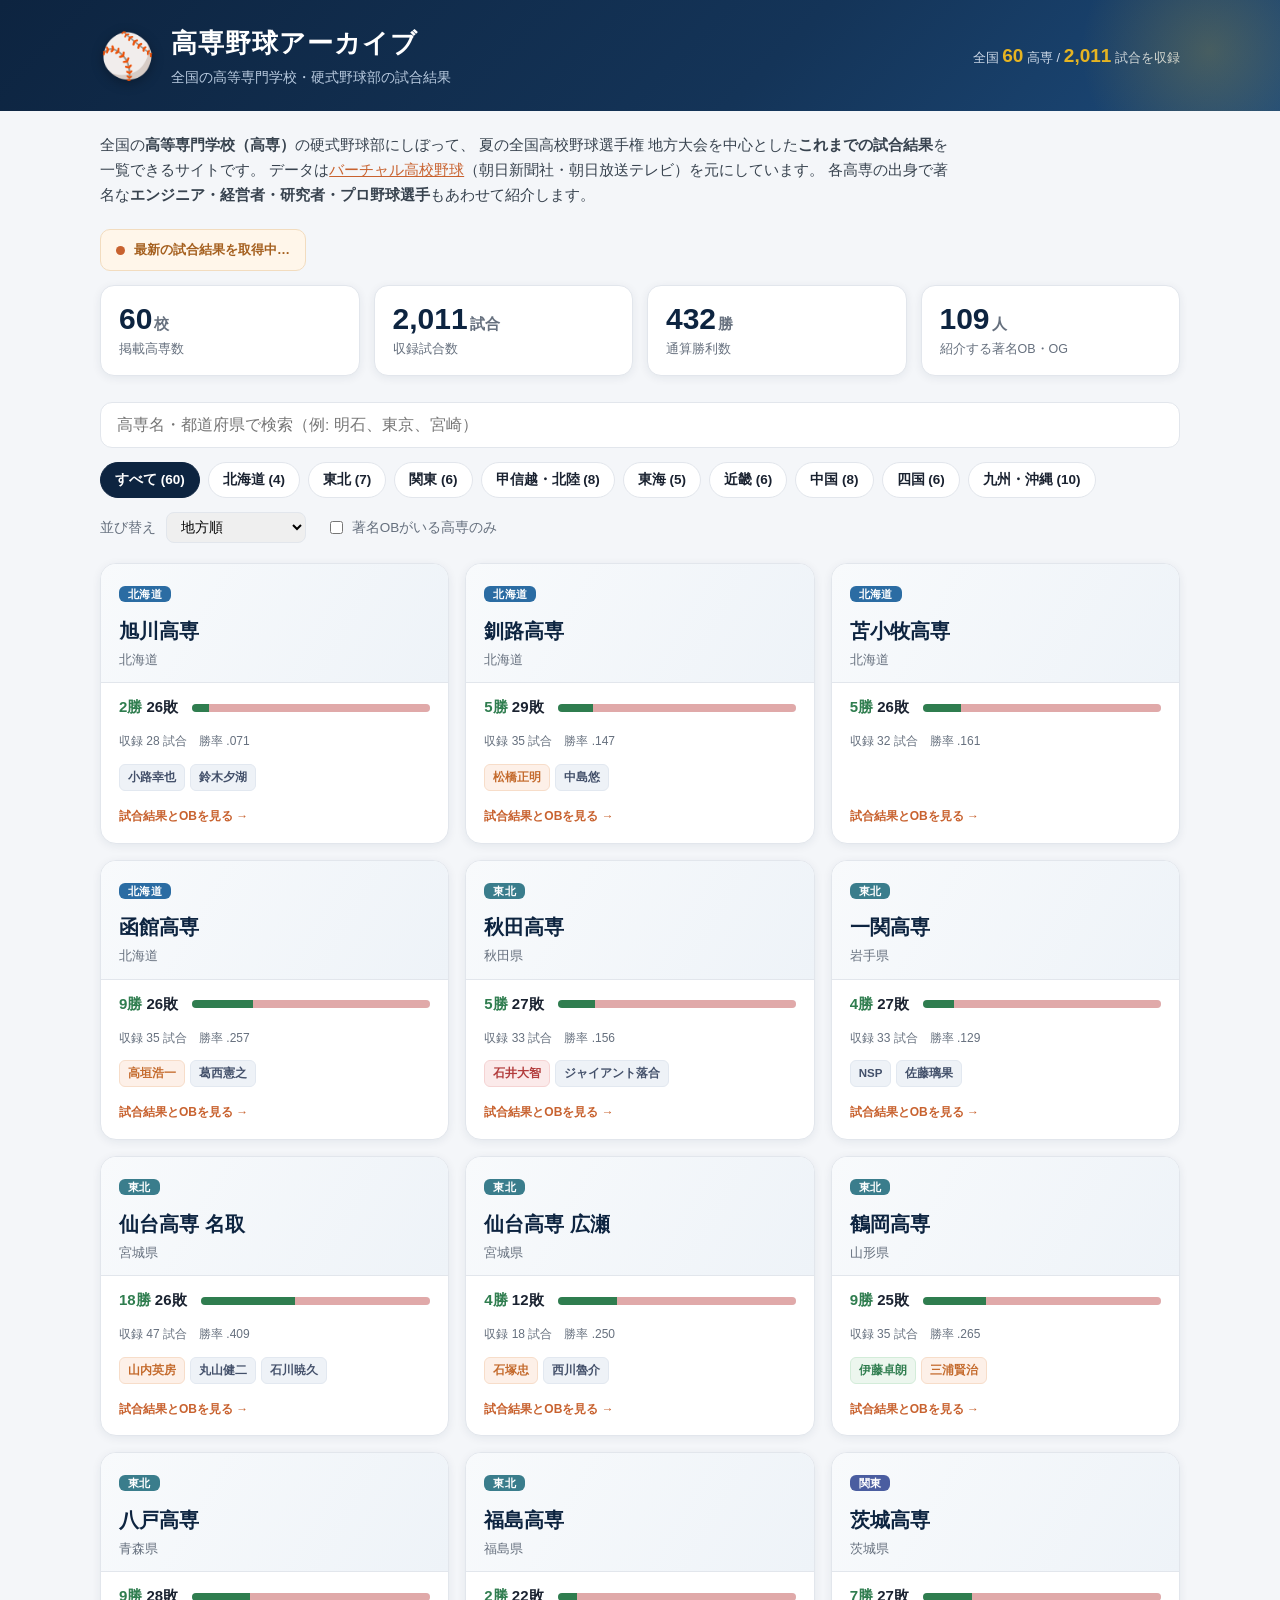
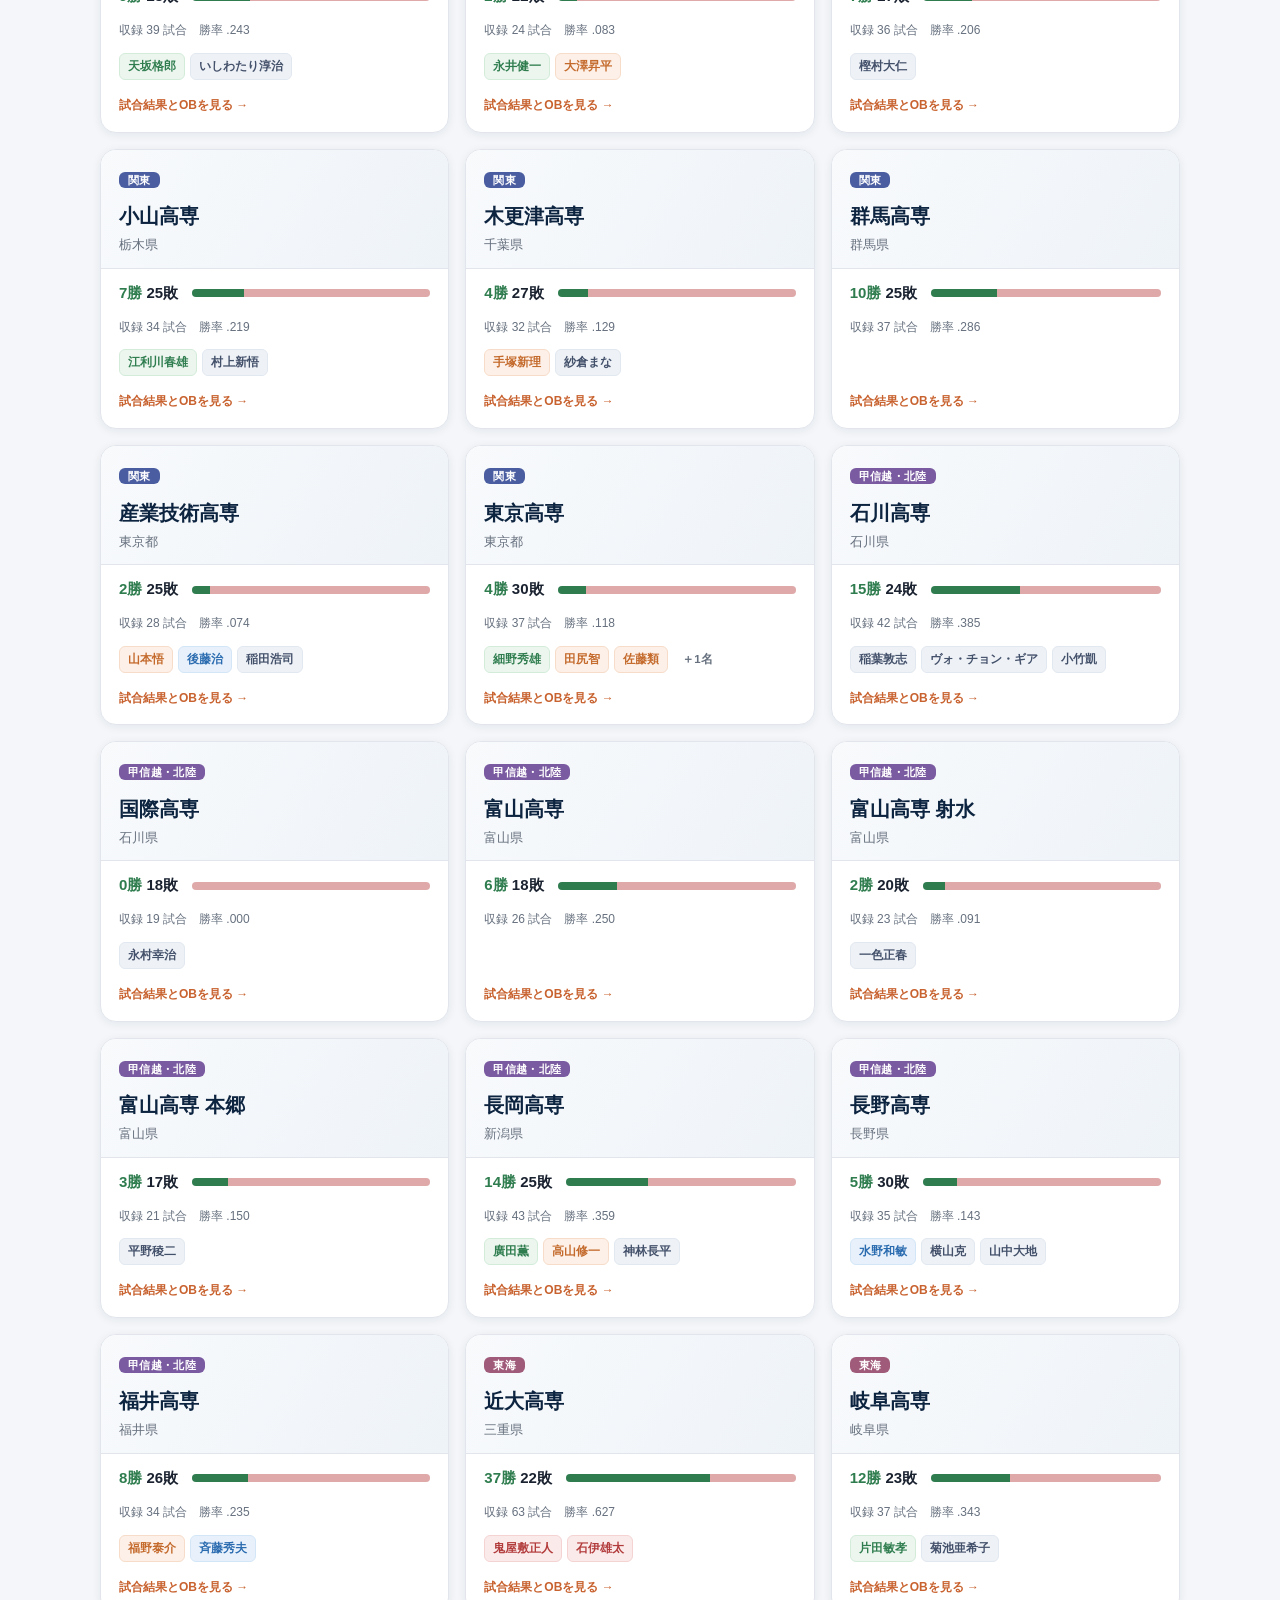
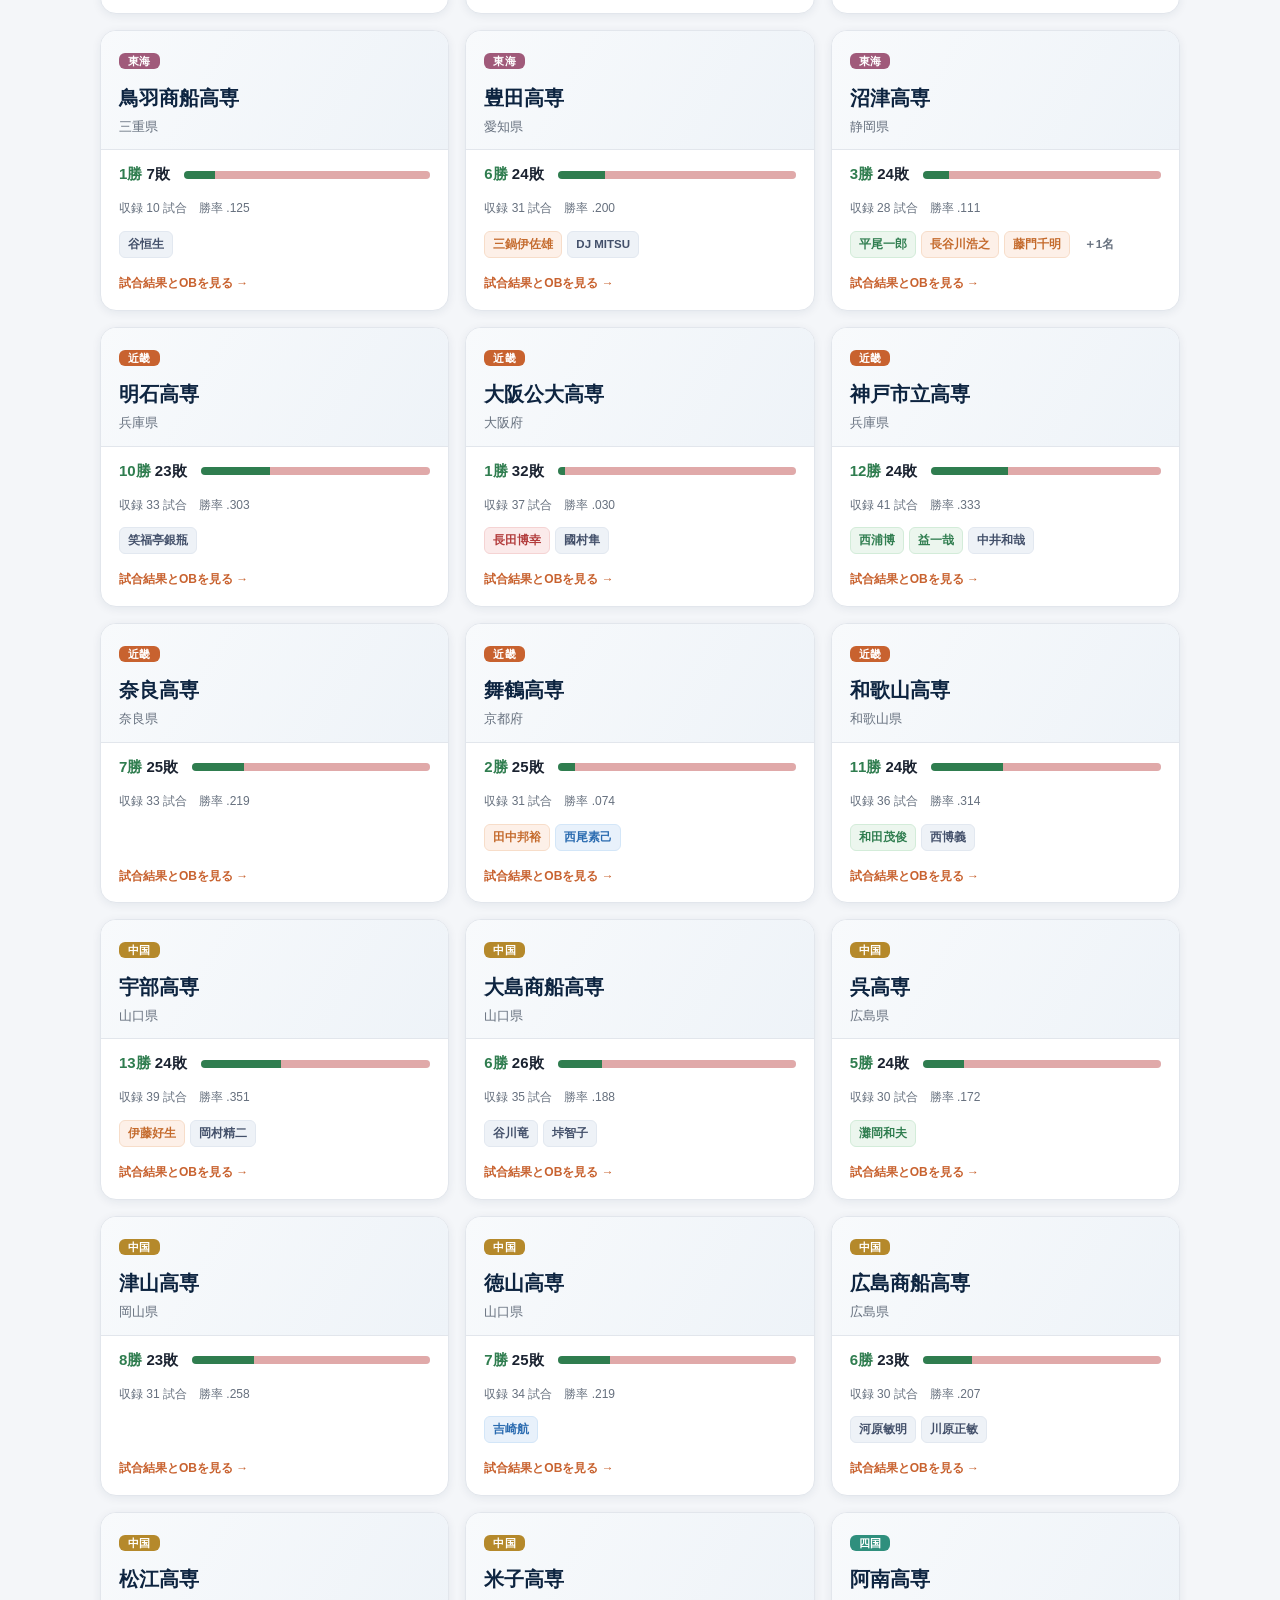
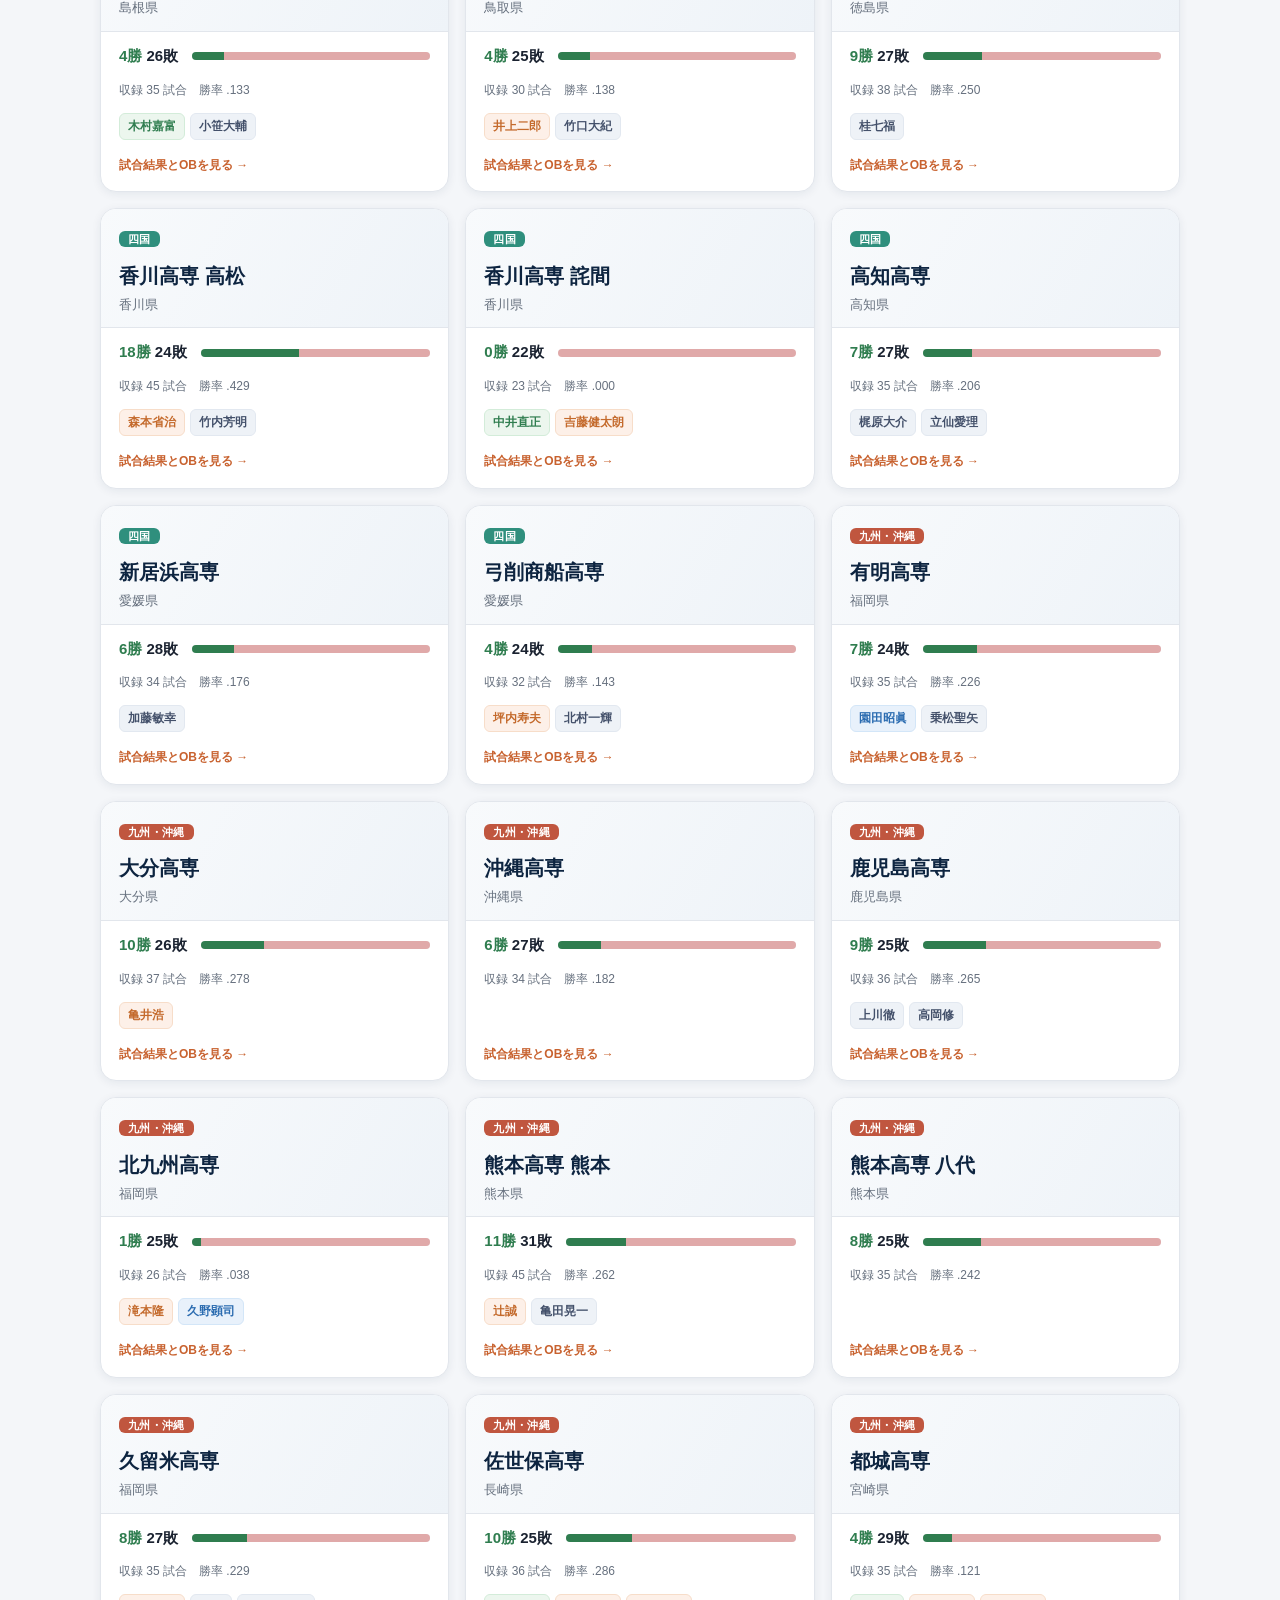
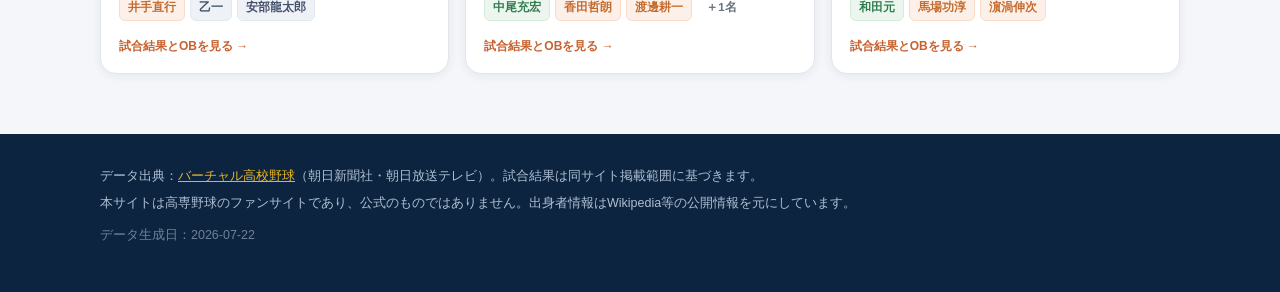
==== commit c56a4562: "ページを開くたびに最新試合結果を取得するライブ更新を追加 夏の地方大会シーズン向けに、表示時にスナップショットを即時表示しつつ、 バックグラウンドでバーチャル高校野球のJSONP API(school" ====
--- a/site.html
+++ b/site.html
@@ -50,6 +50,15 @@
 /* intro */
 .intro{padding:22px 20px 6px}
 .intro p{margin:0;font-size:15px;color:#38434f;max-width:860px}
+
+/* live status */
+.live-status{margin:16px 0 -4px;padding:9px 15px;border-radius:10px;font-size:13px;font-weight:700;display:inline-flex;align-items:center;gap:9px}
+.live-status.loading{background:#fff6ea;color:#a5601f;border:1px solid #f2dcbf}
+.live-status.done{background:#ecf6ee;color:#2f7d4f;border:1px solid #d3ecd9}
+.live-status .ls-dot{width:9px;height:9px;border-radius:50%;background:var(--dirt);position:relative;flex:none}
+.live-status.loading .ls-dot{animation:pulse 1s ease-in-out infinite}
+@keyframes pulse{0%,100%{opacity:.35;transform:scale(.8)}50%{opacity:1;transform:scale(1.15)}}
+@media (prefers-reduced-motion:reduce){.live-status .ls-dot{animation:none}}
 
 /* stats */
 .stats{display:grid;grid-template-columns:repeat(4,1fr);gap:14px;padding:18px 20px 6px}
@@ -217,6 +226,8 @@
   </p>
 </section>
 
+<div class="wrap"><div class="live-status" id="liveStatus" hidden></div></div>
+
 <section class="stats wrap" id="statsRow"></section>
 
 <section class="controls wrap">
@@ -262,7 +273,7 @@
 
 
 <script>
-window.KOSEN_DATA = {"generated": "2026-07-05", "source": "バーチャル高校野球 (vk.sportsbull.jp)", "schools": [{"id": "kushiro", "name": "釧路高専", "kana": "くしろ", "prefecture": "北海道", "region": "北海道", "team_names": ["厚岸翔洋・霧多布・羅臼・釧路高専", "標茶・厚岸翔洋・釧路高専", "釧路商・厚岸翔洋・弟子屈・釧路高専", "釧路商・霧多布・羅臼・釧路高専", "釧路高専", "釧路高専・釧路商・標茶・霧多布・厚岸翔洋"], "total_games": 35, "wins": 5, "loses": 29, "games": [{"game_id": "265405", "year": "2026", "date": "6/28", "season": "夏", "tournament": "選手権北北海道大会", "round": "2回戦", "team_name": "釧路高専", "opponent": "釧路江南", "score_self": "1", "score_opp": "13", "result": "lose"}, {"game_id": "264886", "year": "2026", "date": "5/12", "season": "春", "tournament": "春季北海道大会", "round": "釧根地区（ウインドヒル）　1回戦", "team_name": "釧路高専", "opponent": "釧路工・厚岸翔洋・標茶", "score_self": "1", "score_opp": "12", "result": "lose"}, {"game_id": "253253", "year": "2025", "date": "6/21", "season": "夏", "tournament": "選手権北北海道大会", "round": "釧根地区1回戦", "team_name": "釧路高専", "opponent": "別海", "score_self": "0", "score_opp": "18", "result": "lose"}, {"game_id": "252838", "year": "2025", "date": "5/12", "season": "春", "tournament": "春季北海道大会", "round": "2回戦", "team_name": "釧路高専・釧路商・標茶・霧多布・厚岸翔洋", "opponent": "釧路湖陵", "score_self": "1", "score_opp": "12", "result": "lose"}, {"game_id": "239735", "year": "2024", "date": "6/24", "season": "夏", "tournament": "選手権北北海道大会", "round": "釧根地区1回戦", "team_name": "釧路高専", "opponent": "武修館", "score_self": "1", "score_opp": "12", "result": "lose"}, {"game_id": "239057", "year": "2024", "date": "5/7", "season": "春", "tournament": "春季北海道大会", "round": "1回戦", "team_name": "釧路商・厚岸翔洋・弟子屈・釧路高専", "opponent": "釧路明輝", "score_self": "0", "score_opp": "10", "result": "lose"}, {"game_id": "247561", "year": "2024", "date": "9/29", "season": "秋", "tournament": "秋季北海道大会", "round": "2回戦", "team_name": "標茶・厚岸翔洋・釧路高専", "opponent": "釧路明輝・釧路商・弟子屈・霧多布", "score_self": "1", "score_opp": "9", "result": "lose"}, {"game_id": "227137", "year": "2023", "date": "6/25", "season": "夏", "tournament": "選手権北北海道大会", "round": "釧根地区2回戦", "team_name": "釧路高専", "opponent": "武修館", "score_self": "3", "score_opp": "14", "result": "lose"}, {"game_id": "226476", "year": "2023", "date": "5/9", "season": "春", "tournament": "春季北海道大会", "round": "1回戦", "team_name": "釧路高専", "opponent": "別海", "score_self": "2", "score_opp": "9", "result": "lose"}, {"game_id": "234012", "year": "2023", "date": "9/23", "season": "秋", "tournament": "秋季北海道大会", "round": "1回戦", "team_name": "釧路商・霧多布・羅臼・釧路高専", "opponent": "釧路北陽", "score_self": "0", "score_opp": "10", "result": "lose"}, {"game_id": "214855", "year": "2022", "date": "6/28", "season": "夏", "tournament": "選手権北北海道大会", "round": "釧根地区1回戦", "team_name": "釧路高専", "opponent": "根室", "score_self": "3", "score_opp": "10", "result": "lose"}, {"game_id": "214202", "year": "2022", "date": "5/10", "season": "春", "tournament": "春季北海道大会", "round": "1回戦", "team_name": "釧路高専", "opponent": "釧路明輝", "score_self": "0", "score_opp": "12", "result": "lose"}, {"game_id": "221242", "year": "2022", "date": "9/13", "season": "秋", "tournament": "秋季北海道大会", "round": "1回戦", "team_name": "厚岸翔洋・霧多布・羅臼・釧路高専", "opponent": "根室", "score_self": "0", "score_opp": "16", "result": "lose"}, {"game_id": "201513", "year": "2021", "date": "5/12", "season": "春", "tournament": "春季北海道大会", "round": "1回戦", "team_name": "釧路高専", "opponent": "釧路湖陵", "score_self": "4", "score_opp": "14", "result": "lose"}, {"game_id": "207549", "year": "2021", "date": "9/7", "season": "秋", "tournament": "秋季北海道大会", "round": "1回戦", "team_name": "釧路高専", "opponent": "釧路江南", "score_self": "0", "score_opp": "17", "result": "lose"}, {"game_id": "179673", "year": "2019", "date": "6/25", "season": "夏", "tournament": "全国高校野球選手権北北海道大会", "round": "釧根地区2回戦", "team_name": "釧路高専", "opponent": "釧路北陽", "score_self": "0", "score_opp": "17", "result": "lose"}, {"game_id": "166160", "year": "2018", "date": "6/26", "season": "夏", "tournament": "全国高校野球選手権北北海道大会", "round": "地区大会1回戦", "team_name": "釧路高専", "opponent": "標茶", "score_self": "11", "score_opp": "12", "result": "lose"}, {"game_id": "152764", "year": "2017", "date": "7/1", "season": "夏", "tournament": "全国高校野球選手権北北海道大会", "round": "地区大会2回戦", "team_name": "釧路高専", "opponent": "釧路北陽", "score_self": "0", "score_opp": "10", "result": "lose"}, {"game_id": "152629", "year": "2017", "date": "6/28", "season": "夏", "tournament": "全国高校野球選手権北北海道大会", "round": "地区大会1回戦", "team_name": "釧路高専", "opponent": "霧多布", "score_self": "10", "score_opp": "3", "result": "win"}, {"game_id": "138876", "year": "2016", "date": "6/28", "season": "夏", "tournament": "全国高校野球選手権北北海道大会", "round": "地区大会1回戦", "team_name": "釧路高専", "opponent": "中標津", "score_self": "0", "score_opp": "9", "result": "lose"}, {"game_id": "125909", "year": "2015", "date": "7/5", "season": "夏", "tournament": "全国高校野球選手権北北海道大会", "round": "地区大会代表決定戦", "team_name": "釧路高専", "opponent": "釧路工", "score_self": "3", "score_opp": "8", "result": "lose"}, {"game_id": "125622", "year": "2015", "date": "7/2", "season": "夏", "tournament": "全国高校野球選手権北北海道大会", "round": "地区大会2回戦", "team_name": "釧路高専", "opponent": "標茶", "score_self": "12", "score_opp": "9", "result": "win"}, {"game_id": "125540", "year": "2015", "date": "6/30", "season": "夏", "tournament": "全国高校野球選手権北北海道大会", "round": "地区大会1回戦", "team_name": "釧路高専", "opponent": "標津", "score_self": "9", "score_opp": "0", "result": "win"}, {"game_id": "111645", "year": "2014", "date": "6/25", "season": "夏", "tournament": "全国高校野球選手権北北海道大会", "round": "地区大会1回戦", "team_name": "釧路高専", "opponent": "阿霧釧東白", "score_self": "4", "score_opp": "5", "result": "lose"}, {"game_id": "100497", "year": "2013", "date": "6/28", "season": "夏", "tournament": "全国高校野球選手権北北海道大会", "round": "地区大会2回戦", "team_name": "釧路高専", "opponent": "弟子屈", "score_self": "5", "score_opp": "7", "result": "lose"}, {"game_id": "100333", "year": "2013", "date": "6/25", "season": "夏", "tournament": "全国高校野球選手権北北海道大会", "round": "地区大会1回戦", "team_name": "釧路高専", "opponent": "羅臼", "score_self": "3", "score_opp": "2", "result": "win"}, {"game_id": "54560", "year": "2012", "date": "6/26", "season": "夏", "tournament": "全国高校野球選手権北北海道大会", "round": "地区大会1回戦", "team_name": "釧路高専", "opponent": "武修館", "score_self": "2", "score_opp": "12", "result": "lose"}, {"game_id": "45814", "year": "2011", "date": "7/1", "season": "夏", "tournament": "全国高校野球選手権北北海道大会", "round": "地区大会2回戦", "team_name": "釧路高専", "opponent": "釧路工", "score_self": "4", "score_opp": "13", "result": "lose"}, {"game_id": "37117", "year": "2010", "date": "6/30", "season": "夏", "tournament": "全国高校野球選手権北北海道大会", "round": "地区大会1回戦", "team_name": "釧路高専", "opponent": "標津", "score_self": "3", "score_opp": "5", "result": "lose"}, {"game_id": "28365", "year": "2009", "date": "7/4", "season": "夏", "tournament": "全国高校野球選手権北北海道大会", "round": "地区大会2回戦", "team_name": "釧路高専", "opponent": "釧路北陽", "score_self": "5", "score_opp": "6", "result": "lose"}, {"game_id": "28307", "year": "2009", "date": "7/2", "season": "夏", "tournament": "全国高校野球選手権北北海道大会", "round": "地区大会1回戦", "team_name": "釧路高専", "opponent": "阿寒", "score_self": "18", "score_opp": "0", "result": "win"}, {"game_id": "28288", "year": "2009", "date": "7/1", "season": "夏", "tournament": "全国高校野球選手権北北海道大会", "round": "地区大会1回戦", "team_name": "釧路高専", "opponent": "阿寒", "score_self": "0", "score_opp": "0", "result": "draw"}, {"game_id": "19805", "year": "2008", "date": "6/23", "season": "夏", "tournament": "全国高校野球選手権北北海道大会", "round": "地区大会1回戦", "team_name": "釧路高専", "opponent": "釧路湖陵", "score_self": "0", "score_opp": "11", "result": "lose"}, {"game_id": "10751", "year": "2007", "date": "6/27", "season": "夏", "tournament": "全国高校野球選手権北北海道大会", "round": "1回戦", "team_name": "釧路高専", "opponent": "根室", "score_self": "6", "score_opp": "7", "result": "lose"}, {"game_id": "1517", "year": "2006", "date": "6/30", "season": "夏", "tournament": "全国高校野球選手権北北海道大会", "round": "1回戦", "team_name": "釧路高専", "opponent": "羅臼", "score_self": "8", "score_opp": "10", "result": "lose"}], "alumni": [{"name": "松橋正明", "field": "経営者", "description": "セブン銀行の社長を務めた経営者。"}, {"name": "中島悠", "field": "その他", "description": "ルービックキューブ競技者。世界選手権優勝の元世界記録保持者。"}]}, {"id": "asahikawa", "name": "旭川高専", "kana": "あさひかわ", "prefecture": "北海道", "region": "北海道", "team_names": ["富良野緑峰・上富良野・旭川高専", "旭川高専"], "total_games": 28, "wins": 2, "loses": 26, "games": [{"game_id": "265331", "year": "2026", "date": "6/26", "season": "夏", "tournament": "選手権北北海道大会", "round": "2回戦", "team_name": "旭川高専", "opponent": "旭川志峯", "score_self": "0", "score_opp": "10", "result": "lose"}, {"game_id": "264855", "year": "2026", "date": "5/10", "season": "春", "tournament": "春季北海道大会", "round": "旭川地区（旭川スタルヒン）　Aブロック2回戦", "team_name": "旭川高専", "opponent": "旭川工", "score_self": "1", "score_opp": "14", "result": "lose"}, {"game_id": "253317", "year": "2025", "date": "6/25", "season": "夏", "tournament": "選手権北北海道大会", "round": "旭川地区2回戦", "team_name": "旭川高専", "opponent": "旭川東", "score_self": "0", "score_opp": "18", "result": "lose"}, {"game_id": "252831", "year": "2025", "date": "5/12", "season": "春", "tournament": "春季北海道大会", "round": "3回戦", "team_name": "旭川高専", "opponent": "旭川北", "score_self": "0", "score_opp": "14", "result": "lose"}, {"game_id": "252683", "year": "2025", "date": "5/9", "season": "春", "tournament": "春季北海道大会", "round": "2回戦", "team_name": "旭川高専", "opponent": "旭川商", "score_self": "11", "score_opp": "4", "result": "win"}, {"game_id": "260111", "year": "2025", "date": "9/21", "season": "秋", "tournament": "秋季北海道大会", "round": "Bブロック2回戦", "team_name": "旭川高専", "opponent": "留萌", "score_self": "2", "score_opp": "12", "result": "lose"}, {"game_id": "239752", "year": "2024", "date": "6/25", "season": "夏", "tournament": "選手権北北海道大会", "round": "旭川地区1回戦", "team_name": "旭川高専", "opponent": "富良野", "score_self": "2", "score_opp": "12", "result": "lose"}, {"game_id": "239232", "year": "2024", "date": "5/11", "season": "春", "tournament": "春季北海道大会", "round": "2回戦", "team_name": "旭川高専", "opponent": "富良野", "score_self": "1", "score_opp": "17", "result": "lose"}, {"game_id": "247414", "year": "2024", "date": "9/28", "season": "秋", "tournament": "秋季北海道大会", "round": "Bブロック2回戦", "team_name": "旭川高専", "opponent": "旭川実", "score_self": "1", "score_opp": "14", "result": "lose"}, {"game_id": "227206", "year": "2023", "date": "6/28", "season": "夏", "tournament": "選手権北北海道大会", "round": "旭川地区2回戦", "team_name": "旭川高専", "opponent": "留萌", "score_self": "4", "score_opp": "9", "result": "lose"}, {"game_id": "234449", "year": "2023", "date": "9/30", "season": "秋", "tournament": "秋季北海道大会", "round": "Aブロック2回戦", "team_name": "富良野緑峰・上富良野・旭川高専", "opponent": "留萌", "score_self": "5", "score_opp": "15", "result": "lose"}, {"game_id": "214958", "year": "2022", "date": "6/30", "season": "夏", "tournament": "全国高校野球選手権北北海道大会", "round": "旭川地区2回戦", "team_name": "旭川高専", "opponent": "旭川明成", "score_self": "0", "score_opp": "12", "result": "lose"}, {"game_id": "202294", "year": "2021", "date": "7/1", "season": "夏", "tournament": "全国高校野球選手権北北海道大会", "round": "旭川地区2回戦", "team_name": "旭川高専", "opponent": "旭川東", "score_self": "0", "score_opp": "22", "result": "lose"}, {"game_id": "179820", "year": "2019", "date": "6/28", "season": "夏", "tournament": "全国高校野球選手権北北海道大会", "round": "旭川地区2回戦", "team_name": "旭川高専", "opponent": "旭川龍谷", "score_self": "0", "score_opp": "23", "result": "lose"}, {"game_id": "166157", "year": "2018", "date": "6/26", "season": "夏", "tournament": "全国高校野球選手権北北海道大会", "round": "地区大会1回戦", "team_name": "旭川高専", "opponent": "旭川東", "score_self": "7", "score_opp": "17", "result": "lose"}, {"game_id": "152757", "year": "2017", "date": "7/1", "season": "夏", "tournament": "全国高校野球選手権北北海道大会", "round": "地区大会代表決定戦", "team_name": "旭川高専", "opponent": "旭川実", "score_self": "1", "score_opp": "11", "result": "lose"}, {"game_id": "152655", "year": "2017", "date": "6/29", "season": "夏", "tournament": "全国高校野球選手権北北海道大会", "round": "地区大会2回戦", "team_name": "旭川高専", "opponent": "苫前商", "score_self": "25", "score_opp": "0", "result": "win"}, {"game_id": "138871", "year": "2016", "date": "6/28", "season": "夏", "tournament": "全国高校野球選手権北北海道大会", "round": "地区大会1回戦", "team_name": "旭川高専", "opponent": "旭川工", "score_self": "0", "score_opp": "9", "result": "lose"}, {"game_id": "125535", "year": "2015", "date": "6/30", "season": "夏", "tournament": "全国高校野球選手権北北海道大会", "round": "地区大会1回戦", "team_name": "旭川高専", "opponent": "留萌", "score_self": "4", "score_opp": "5", "result": "lose"}, {"game_id": "111941", "year": "2014", "date": "7/1", "season": "夏", "tournament": "全国高校野球選手権北北海道大会", "round": "地区大会1回戦", "team_name": "旭川高専", "opponent": "旭川農", "score_self": "5", "score_opp": "7", "result": "lose"}, {"game_id": "100361", "year": "2013", "date": "6/26", "season": "夏", "tournament": "全国高校野球選手権北北海道大会", "round": "地区大会1回戦", "team_name": "旭川高専", "opponent": "旭川商", "score_self": "3", "score_opp": "12", "result": "lose"}, {"game_id": "54580", "year": "2012", "date": "6/27", "season": "夏", "tournament": "全国高校野球選手権北北海道大会", "round": "地区大会1回戦", "team_name": "旭川高専", "opponent": "旭川凌雲", "score_self": "3", "score_opp": "4", "result": "lose"}, {"game_id": "45763", "year": "2011", "date": "6/29", "season": "夏", "tournament": "全国高校野球選手権北北海道大会", "round": "地区大会1回戦", "team_name": "旭川高専", "opponent": "旭川大", "score_self": "0", "score_opp": "1", "result": "lose"}, {"game_id": "37152", "year": "2010", "date": "7/1", "season": "夏", "tournament": "全国高校野球選手権北北海道大会", "round": "地区大会1回戦", "team_name": "旭川高専", "opponent": "旭川東", "score_self": "1", "score_opp": "6", "result": "lose"}, {"game_id": "28308", "year": "2009", "date": "7/2", "season": "夏", "tournament": "全国高校野球選手権北北海道大会", "round": "地区大会1回戦", "team_name": "旭川高専", "opponent": "旭川凌雲", "score_self": "1", "score_opp": "9", "result": "lose"}, {"game_id": "19875", "year": "2008", "date": "6/26", "season": "夏", "tournament": "全国高校野球選手権北北海道大会", "round": "地区大会1回戦", "team_name": "旭川高専", "opponent": "旭川北都商", "score_self": "3", "score_opp": "6", "result": "lose"}, {"game_id": "10744", "year": "2007", "date": "6/27", "season": "夏", "tournament": "全国高校野球選手権北北海道大会", "round": "1回戦", "team_name": "旭川高専", "opponent": "旭川大", "score_self": "0", "score_opp": "1", "result": "lose"}, {"game_id": "1450", "year": "2006", "date": "6/28", "season": "夏", "tournament": "全国高校野球選手権北北海道大会", "round": "1回戦", "team_name": "旭川高専", "opponent": "旭川東栄", "score_self": "1", "score_opp": "8", "result": "lose"}], "alumni": [{"name": "小路幸也", "field": "その他", "description": "小説家。「東京バンドワゴン」シリーズなどで知られる。"}, {"name": "鈴木夕湖", "field": "その他", "description": "カーリング選手。2018年平昌五輪銅メダル、2022年北京五輪銀メダル。"}]}, {"id": "hakodate", "name": "函館高専", "kana": "はこだて", "prefecture": "北海道", "region": "北海道", "team_names": ["函館高専"], "total_games": 35, "wins": 9, "loses": 26, "games": [{"game_id": "265264", "year": "2026", "date": "6/21", "season": "夏", "tournament": "選手権南北海道大会", "round": "1回戦", "team_name": "函館高専", "opponent": "檜山北", "score_self": "1", "score_opp": "9", "result": "lose"}, {"game_id": "264834", "year": "2026", "date": "5/11", "season": "春", "tournament": "春季北海道大会", "round": "函館地区（テーオーオーシャン函館）　2回戦", "team_name": "函館高専", "opponent": "函館水産", "score_self": "8", "score_opp": "11", "result": "lose"}, {"game_id": "253257", "year": "2025", "date": "6/21", "season": "夏", "tournament": "選手権南北海道大会", "round": "函館地区1回戦", "team_name": "函館高専", "opponent": "函館西", "score_self": "3", "score_opp": "6", "result": "lose"}, {"game_id": "252621", "year": "2025", "date": "5/6", "season": "春", "tournament": "春季北海道大会", "round": "1回戦", "team_name": "函館高専", "opponent": "函館大柏稜", "score_self": "0", "score_opp": "11", "result": "lose"}, {"game_id": "260108", "year": "2025", "date": "9/21", "season": "秋", "tournament": "秋季北海道大会", "round": "Aブロック1回戦", "team_name": "函館高専", "opponent": "函館大有斗", "score_self": "0", "score_opp": "13", "result": "lose"}, {"game_id": "239704", "year": "2024", "date": "6/22", "season": "夏", "tournament": "選手権南北海道大会", "round": "函館地区1回戦", "team_name": "函館高専", "opponent": "函館工", "score_self": "2", "score_opp": "10", "result": "lose"}, {"game_id": "239100", "year": "2024", "date": "5/9", "season": "春", "tournament": "春季北海道大会", "round": "2回戦", "team_name": "函館高専", "opponent": "函館西", "score_self": "0", "score_opp": "24", "result": "lose"}, {"game_id": "247550", "year": "2024", "date": "9/29", "season": "秋", "tournament": "秋季北海道大会", "round": "Bブロック1回戦", "team_name": "函館高専", "opponent": "函館大柏稜", "score_self": "0", "score_opp": "12", "result": "lose"}, {"game_id": "227120", "year": "2023", "date": "6/24", "season": "夏", "tournament": "選手権南北海道大会", "round": "函館地区1回戦", "team_name": "函館高専", "opponent": "函館商", "score_self": "1", "score_opp": "11", "result": "lose"}, {"game_id": "234424", "year": "2023", "date": "9/30", "season": "秋", "tournament": "秋季北海道大会", "round": "Aブロック1回戦", "team_name": "函館高専", "opponent": "大野農・八雲・奥尻・上ノ国", "score_self": "3", "score_opp": "15", "result": "lose"}, {"game_id": "214738", "year": "2022", "date": "6/25", "season": "夏", "tournament": "全国高校野球選手権南北海道大会", "round": "函館地区1回戦", "team_name": "函館高専", "opponent": "江差", "score_self": "4", "score_opp": "9", "result": "lose"}, {"game_id": "202201", "year": "2021", "date": "6/30", "season": "夏", "tournament": "全国高校野球選手権南北海道大会", "round": "函館地区2回戦", "team_name": "函館高専", "opponent": "市函館", "score_self": "2", "score_opp": "4", "result": "lose"}, {"game_id": "179567", "year": "2019", "date": "6/22", "season": "夏", "tournament": "全国高校野球選手権南北海道大会", "round": "Aブロック1回戦", "team_name": "函館高専", "opponent": "函館稜北", "score_self": "2", "score_opp": "4", "result": "lose"}, {"game_id": "166078", "year": "2018", "date": "6/24", "season": "夏", "tournament": "全国高校野球選手権南北海道大会", "round": "地区大会1回戦", "team_name": "函館高専", "opponent": "檜山北", "score_self": "2", "score_opp": "3", "result": "lose"}, {"game_id": "152433", "year": "2017", "date": "6/24", "season": "夏", "tournament": "全国高校野球選手権南北海道大会", "round": "地区大会1回戦", "team_name": "函館高専", "opponent": "函館中部", "score_self": "5", "score_opp": "11", "result": "lose"}, {"game_id": "139046", "year": "2016", "date": "7/1", "season": "夏", "tournament": "全国高校野球選手権南北海道大会", "round": "地区大会2回戦", "team_name": "函館高専", "opponent": "函館大柏稜", "score_self": "1", "score_opp": "7", "result": "lose"}, {"game_id": "138916", "year": "2016", "date": "6/29", "season": "夏", "tournament": "全国高校野球選手権南北海道大会", "round": "地区大会1回戦", "team_name": "函館高専", "opponent": "森", "score_self": "2", "score_opp": "1", "result": "win"}, {"game_id": "125153", "year": "2015", "date": "6/22", "season": "夏", "tournament": "全国高校野球選手権南北海道大会", "round": "地区大会2回戦", "team_name": "函館高専", "opponent": "函館大柏稜", "score_self": "2", "score_opp": "6", "result": "lose"}, {"game_id": "111841", "year": "2014", "date": "6/29", "season": "夏", "tournament": "全国高校野球選手権南北海道大会", "round": "地区大会代表決定戦", "team_name": "函館高専", "opponent": "函館大有斗", "score_self": "1", "score_opp": "5", "result": "lose"}, {"game_id": "111726", "year": "2014", "date": "6/27", "season": "夏", "tournament": "全国高校野球選手権南北海道大会", "round": "地区大会3回戦", "team_name": "函館高専", "opponent": "函館商", "score_self": "4", "score_opp": "3", "result": "win"}, {"game_id": "111568", "year": "2014", "date": "6/22", "season": "夏", "tournament": "全国高校野球選手権南北海道大会", "round": "地区大会2回戦", "team_name": "函館高専", "opponent": "長万部", "score_self": "9", "score_opp": "2", "result": "win"}, {"game_id": "100450", "year": "2013", "date": "6/27", "season": "夏", "tournament": "全国高校野球選手権南北海道大会", "round": "地区大会3回戦", "team_name": "函館高専", "opponent": "ラ・サール", "score_self": "7", "score_opp": "12", "result": "lose"}, {"game_id": "100296", "year": "2013", "date": "6/24", "season": "夏", "tournament": "全国高校野球選手権南北海道大会", "round": "地区大会2回戦", "team_name": "函館高専", "opponent": "松前", "score_self": "6", "score_opp": "5", "result": "win"}, {"game_id": "57363", "year": "2012", "date": "7/17", "season": "夏", "tournament": "全国高校野球選手権南北海道大会", "round": "1回戦", "team_name": "函館高専", "opponent": "北海", "score_self": "0", "score_opp": "9", "result": "lose"}, {"game_id": "54683", "year": "2012", "date": "6/30", "season": "夏", "tournament": "全国高校野球選手権南北海道大会", "round": "地区大会代表決定戦", "team_name": "函館高専", "opponent": "松前", "score_self": "5", "score_opp": "4", "result": "win"}, {"game_id": "54634", "year": "2012", "date": "6/29", "season": "夏", "tournament": "全国高校野球選手権南北海道大会", "round": "地区大会3回戦", "team_name": "函館高専", "opponent": "八雲", "score_self": "11", "score_opp": "4", "result": "win"}, {"game_id": "54546", "year": "2012", "date": "6/26", "season": "夏", "tournament": "全国高校野球選手権南北海道大会", "round": "地区大会2回戦", "team_name": "函館高専", "opponent": "上磯", "score_self": "17", "score_opp": "1", "result": "win"}, {"game_id": "45688", "year": "2011", "date": "6/26", "season": "夏", "tournament": "全国高校野球選手権南北海道大会", "round": "地区大会2回戦", "team_name": "函館高専", "opponent": "江差", "score_self": "3", "score_opp": "5", "result": "lose"}, {"game_id": "37128", "year": "2010", "date": "6/30", "season": "夏", "tournament": "全国高校野球選手権南北海道大会", "round": "地区大会2回戦", "team_name": "函館高専", "opponent": "函館中部", "score_self": "0", "score_opp": "13", "result": "lose"}, {"game_id": "28173", "year": "2009", "date": "6/24", "season": "夏", "tournament": "全国高校野球選手権南北海道大会", "round": "地区大会2回戦", "team_name": "函館高専", "opponent": "函館商", "score_self": "5", "score_opp": "6", "result": "lose"}, {"game_id": "19936", "year": "2008", "date": "6/27", "season": "夏", "tournament": "全国高校野球選手権南北海道大会", "round": "地区大会3回戦", "team_name": "函館高専", "opponent": "知内", "score_self": "5", "score_opp": "9", "result": "lose"}, {"game_id": "19852", "year": "2008", "date": "6/25", "season": "夏", "tournament": "全国高校野球選手権南北海道大会", "round": "地区大会2回戦", "team_name": "函館高専", "opponent": "南茅部", "score_self": "19", "score_opp": "0", "result": "win"}, {"game_id": "10674", "year": "2007", "date": "6/24", "season": "夏", "tournament": "全国高校野球選手権南北海道大会", "round": "2回戦", "team_name": "函館高専", "opponent": "函館大柏稜", "score_self": "4", "score_opp": "15", "result": "lose"}, {"game_id": "1486", "year": "2006", "date": "6/29", "season": "夏", "tournament": "全国高校野球選手権南北海道大会", "round": "準決勝", "team_name": "函館高専", "opponent": "函館工", "score_self": "0", "score_opp": "2", "result": "lose"}, {"game_id": "1371", "year": "2006", "date": "6/25", "season": "夏", "tournament": "全国高校野球選手権南北海道大会", "round": "2回戦", "team_name": "函館高専", "opponent": "南茅部", "score_self": "12", "score_opp": "0", "result": "win"}], "alumni": [{"name": "高垣浩一", "field": "経営者", "description": "実業家。ソニーネットワークコミュニケーションズの経営に携わった。"}, {"name": "葛西憲之", "field": "その他", "description": "政治家。元弘前市長。"}]}, {"id": "tomakomai", "name": "苫小牧高専", "kana": "とまこまい", "prefecture": "北海道", "region": "北海道", "team_names": ["苫小牧高専"], "total_games": 32, "wins": 5, "loses": 26, "games": [{"game_id": "265288", "year": "2026", "date": "6/23", "season": "夏", "tournament": "選手権南北海道大会", "round": "2回戦", "team_name": "苫小牧高専", "opponent": "駒大苫小牧", "score_self": "0", "score_opp": "13", "result": "lose"}, {"game_id": "264831", "year": "2026", "date": "5/10", "season": "春", "tournament": "春季北海道大会", "round": "室蘭地区（とましんスタジアム）　2回戦", "team_name": "苫小牧高専", "opponent": "伊達開来", "score_self": "3", "score_opp": "10", "result": "lose"}, {"game_id": "253292", "year": "2025", "date": "6/24", "season": "夏", "tournament": "選手権南北海道大会", "round": "室蘭地区1回戦", "team_name": "苫小牧高専", "opponent": "駒大苫小牧", "score_self": "0", "score_opp": "10", "result": "lose"}, {"game_id": "252829", "year": "2025", "date": "5/12", "season": "春", "tournament": "春季北海道大会", "round": "Aブロック2回戦", "team_name": "苫小牧高専", "opponent": "静内", "score_self": "1", "score_opp": "29", "result": "lose"}, {"game_id": "260411", "year": "2025", "date": "9/24", "season": "秋", "tournament": "秋季北海道大会", "round": "Aブロック2回戦", "team_name": "苫小牧高専", "opponent": "苫小牧西・富川・えりも", "score_self": "3", "score_opp": "13", "result": "lose"}, {"game_id": "239702", "year": "2024", "date": "6/22", "season": "夏", "tournament": "選手権南北海道大会", "round": "室蘭地区1回戦", "team_name": "苫小牧高専", "opponent": "北海道栄", "score_self": "0", "score_opp": "8", "result": "lose"}, {"game_id": "239239", "year": "2024", "date": "5/11", "season": "春", "tournament": "春季北海道大会", "round": "2回戦", "team_name": "苫小牧高専", "opponent": "苫小牧南", "score_self": "4", "score_opp": "8", "result": "lose"}, {"game_id": "247639", "year": "2024", "date": "10/2", "season": "秋", "tournament": "秋季北海道大会", "round": "Bブロック2回戦", "team_name": "苫小牧高専", "opponent": "苫小牧中央", "score_self": "1", "score_opp": "12", "result": "lose"}, {"game_id": "227187", "year": "2023", "date": "6/27", "season": "夏", "tournament": "選手権南北海道大会", "round": "室蘭地区2回戦", "team_name": "苫小牧高専", "opponent": "苫小牧工", "score_self": "1", "score_opp": "16", "result": "lose"}, {"game_id": "234570", "year": "2023", "date": "10/2", "season": "秋", "tournament": "秋季北海道大会", "round": "Aブロック2回戦", "team_name": "苫小牧高専", "opponent": "鵡川", "score_self": "0", "score_opp": "14", "result": "lose"}, {"game_id": "214911", "year": "2022", "date": "6/29", "season": "夏", "tournament": "全国高校野球選手権南北海道大会", "round": "室蘭地区2回戦", "team_name": "苫小牧高専", "opponent": "駒大苫小牧", "score_self": "0", "score_opp": "14", "result": "lose"}, {"game_id": "214766", "year": "2022", "date": "6/26", "season": "夏", "tournament": "全国高校野球選手権南北海道大会", "round": "室蘭地区1回戦", "team_name": "苫小牧高専", "opponent": "登別青嶺", "score_self": "10", "score_opp": "0", "result": "win"}, {"game_id": "201923", "year": "2021", "date": "6/27", "season": "夏", "tournament": "全国高校野球選手権南北海道大会", "round": "室蘭地区1回戦", "team_name": "苫小牧高専", "opponent": "室蘭清水丘", "score_self": "5", "score_opp": "11", "result": "lose"}, {"game_id": "179609", "year": "2019", "date": "6/23", "season": "夏", "tournament": "全国高校野球選手権南北海道大会", "round": "室蘭地区1回戦", "team_name": "苫小牧高専", "opponent": "室蘭東翔", "score_self": "2", "score_opp": "9", "result": "lose"}, {"game_id": "166081", "year": "2018", "date": "6/24", "season": "夏", "tournament": "全国高校野球選手権南北海道大会", "round": "地区大会1回戦", "team_name": "苫小牧高専", "opponent": "静内", "score_self": "1", "score_opp": "10", "result": "lose"}, {"game_id": "152600", "year": "2017", "date": "6/27", "season": "夏", "tournament": "全国高校野球選手権南北海道大会", "round": "地区大会1回戦", "team_name": "苫小牧高専", "opponent": "大谷室蘭", "score_self": "0", "score_opp": "9", "result": "lose"}, {"game_id": "138867", "year": "2016", "date": "6/28", "season": "夏", "tournament": "全国高校野球選手権南北海道大会", "round": "地区大会1回戦", "team_name": "苫小牧高専", "opponent": "北海道栄", "score_self": "1", "score_opp": "11", "result": "lose"}, {"game_id": "125531", "year": "2015", "date": "6/30", "season": "夏", "tournament": "全国高校野球選手権南北海道大会", "round": "地区大会1回戦", "team_name": "苫小牧高専", "opponent": "えりも", "score_self": "0", "score_opp": "5", "result": "lose"}, {"game_id": "111571", "year": "2014", "date": "6/22", "season": "夏", "tournament": "全国高校野球選手権南北海道大会", "round": "地区大会1回戦", "team_name": "苫小牧高専", "opponent": "苫小牧東", "score_self": "1", "score_opp": "9", "result": "lose"}, {"game_id": "100453", "year": "2013", "date": "6/27", "season": "夏", "tournament": "全国高校野球選手権南北海道大会", "round": "地区大会3回戦", "team_name": "苫小牧高専", "opponent": "苫小牧東", "score_self": "0", "score_opp": "8", "result": "lose"}, {"game_id": "100297", "year": "2013", "date": "6/24", "season": "夏", "tournament": "全国高校野球選手権南北海道大会", "round": "地区大会2回戦", "team_name": "苫小牧高専", "opponent": "富川", "score_self": "10", "score_opp": "0", "result": "win"}, {"game_id": "54590", "year": "2012", "date": "6/27", "season": "夏", "tournament": "全国高校野球選手権南北海道大会", "round": "地区大会1回戦", "team_name": "苫小牧高専", "opponent": "苫小牧工", "score_self": "1", "score_opp": "2", "result": "lose"}, {"game_id": "45716", "year": "2011", "date": "6/27", "season": "夏", "tournament": "全国高校野球選手権南北海道大会", "round": "地区大会2回戦", "team_name": "苫小牧高専", "opponent": "静内", "score_self": "3", "score_opp": "7", "result": "lose"}, {"game_id": "37184", "year": "2010", "date": "7/2", "season": "夏", "tournament": "全国高校野球選手権南北海道大会", "round": "地区大会代表決定戦", "team_name": "苫小牧高専", "opponent": "室蘭大谷", "score_self": "2", "score_opp": "9", "result": "lose"}, {"game_id": "37121", "year": "2010", "date": "6/30", "season": "夏", "tournament": "全国高校野球選手権南北海道大会", "round": "地区大会2回戦", "team_name": "苫小牧高専", "opponent": "登別大谷", "score_self": "4", "score_opp": "3", "result": "win"}, {"game_id": "37044", "year": "2010", "date": "6/27", "season": "夏", "tournament": "全国高校野球選手権南北海道大会", "round": "地区大会1回戦", "team_name": "苫小牧高専", "opponent": "穂別", "score_self": "14", "score_opp": "0", "result": "win"}, {"game_id": "28309", "year": "2009", "date": "7/2", "season": "夏", "tournament": "全国高校野球選手権南北海道大会", "round": "地区大会2回戦", "team_name": "苫小牧高専", "opponent": "白老東", "score_self": "1", "score_opp": "7", "result": "lose"}, {"game_id": "28285", "year": "2009", "date": "7/1", "season": "夏", "tournament": "全国高校野球選手権南北海道大会", "round": "地区大会2回戦", "team_name": "苫小牧高専", "opponent": "白老東", "score_self": "0", "score_opp": "0", "result": "draw"}, {"game_id": "28201", "year": "2009", "date": "6/26", "season": "夏", "tournament": "全国高校野球選手権南北海道大会", "round": "地区大会1回戦", "team_name": "苫小牧高専", "opponent": "室蘭栄", "score_self": "6", "score_opp": "2", "result": "win"}, {"game_id": "19814", "year": "2008", "date": "6/24", "season": "夏", "tournament": "全国高校野球選手権南北海道大会", "round": "地区大会1回戦", "team_name": "苫小牧高専", "opponent": "伊達緑丘", "score_self": "0", "score_opp": "10", "result": "lose"}, {"game_id": "10686", "year": "2007", "date": "6/25", "season": "夏", "tournament": "全国高校野球選手権南北海道大会", "round": "1回戦", "team_name": "苫小牧高専", "opponent": "室蘭栄", "score_self": "2", "score_opp": "4", "result": "lose"}, {"game_id": "1489", "year": "2006", "date": "6/29", "season": "夏", "tournament": "全国高校野球選手権南北海道大会", "round": "2回戦", "team_name": "苫小牧高専", "opponent": "苫小牧工", "score_self": "3", "score_opp": "4", "result": "lose"}], "alumni": []}, {"id": "hachinohe", "name": "八戸高専", "kana": "はちのへ", "prefecture": "青森県", "region": "東北", "team_names": ["八戸高専", "八戸高専・七戸・六ケ所・八戸商・百石・野辺地", "八戸高専・八戸商・百石・七戸・六ケ所・野辺地", "名久井農・八戸商・八戸高専", "名久井農・八戸商・百石・八戸高専"], "total_games": 39, "wins": 9, "loses": 28, "games": [{"game_id": "264702", "year": "2026", "date": "5/9", "season": "春", "tournament": "春季青森大会", "round": "1回戦", "team_name": "八戸高専", "opponent": "田名部", "score_self": "7", "score_opp": "14", "result": "lose"}, {"game_id": "263546", "year": "2026", "date": "4/18", "season": "春", "tournament": "春季青森大会", "round": "敗者復活1回戦", "team_name": "八戸高専", "opponent": "八戸西", "score_self": "0", "score_opp": "11", "result": "lose"}, {"game_id": "263181", "year": "2026", "date": "4/12", "season": "春", "tournament": "春季青森大会", "round": "ブロック大会", "team_name": "八戸高専", "opponent": "八戸", "score_self": "2", "score_opp": "12", "result": "lose"}, {"game_id": "255261", "year": "2025", "date": "7/13", "season": "夏", "tournament": "選手権青森大会", "round": "1回戦", "team_name": "八戸高専", "opponent": "大湊", "score_self": "5", "score_opp": "12", "result": "lose"}, {"game_id": "252729", "year": "2025", "date": "5/11", "season": "春", "tournament": "春季青森大会", "round": "2回戦", "team_name": "名久井農・八戸商・八戸高専", "opponent": "八戸工大二", "score_self": "1", "score_opp": "11", "result": "lose"}, {"game_id": "252646", "year": "2025", "date": "5/9", "season": "春", "tournament": "春季青森大会", "round": "1回戦", "team_name": "名久井農・八戸商・八戸高専", "opponent": "青森西", "score_self": "9", "score_opp": "0", "result": "win"}, {"game_id": "258227", "year": "2025", "date": "9/6", "season": "秋", "tournament": "秋季青森大会", "round": "1回戦", "team_name": "八戸高専", "opponent": "青森中央・青森東・松風塾", "score_self": "2", "score_opp": "4", "result": "lose"}, {"game_id": "240979", "year": "2024", "date": "7/10", "season": "夏", "tournament": "選手権青森大会", "round": "1回戦", "team_name": "八戸高専", "opponent": "八戸北", "score_self": "0", "score_opp": "10", "result": "lose"}, {"game_id": "239663", "year": "2024", "date": "5/10", "season": "春", "tournament": "春季青森大会", "round": "1回戦", "team_name": "八戸高専・七戸・六ケ所・八戸商・百石・野辺地", "opponent": "下山学園", "score_self": "1", "score_opp": "2", "result": "lose"}, {"game_id": "245006", "year": "2024", "date": "9/6", "season": "秋", "tournament": "秋季青森大会", "round": "1回戦", "team_name": "名久井農・八戸商・百石・八戸高専", "opponent": "柏木農・五所川原工科", "score_self": "0", "score_opp": "8", "result": "lose"}, {"game_id": "229589", "year": "2023", "date": "7/14", "season": "夏", "tournament": "選手権青森大会", "round": "1回戦", "team_name": "八戸高専", "opponent": "青森", "score_self": "3", "score_opp": "11", "result": "lose"}, {"game_id": "226635", "year": "2023", "date": "5/13", "season": "春", "tournament": "春季青森大会", "round": "2回戦", "team_name": "八戸高専", "opponent": "青森山田", "score_self": "0", "score_opp": "5", "result": "lose"}, {"game_id": "226387", "year": "2023", "date": "5/7", "season": "春", "tournament": "春季青森大会", "round": "1回戦", "team_name": "八戸高専", "opponent": "東奥学園", "score_self": "14", "score_opp": "13", "result": "win"}, {"game_id": "226344", "year": "2023", "date": "5/7", "season": "春", "tournament": "春季青森大会", "round": "1回戦", "team_name": "八戸高専", "opponent": "東奥学園", "score_self": "14", "score_opp": "13", "result": "win"}, {"game_id": "233477", "year": "2023", "date": "9/17", "season": "秋", "tournament": "秋季青森大会", "round": "2回戦", "team_name": "八戸高専・八戸商・百石・七戸・六ケ所・野辺地", "opponent": "三沢", "score_self": "4", "score_opp": "5", "result": "lose"}, {"game_id": "232406", "year": "2023", "date": "9/9", "season": "秋", "tournament": "秋季青森大会", "round": "1回戦", "team_name": "八戸高専・八戸商・百石・七戸・六ケ所・野辺地", "opponent": "青森北", "score_self": "12", "score_opp": "9", "result": "win"}, {"game_id": "216783", "year": "2022", "date": "7/12", "season": "夏", "tournament": "全国高校野球選手権青森大会", "round": "2回戦", "team_name": "八戸高専", "opponent": "八戸工大一", "score_self": "1", "score_opp": "11", "result": "lose"}, {"game_id": "216456", "year": "2022", "date": "7/11", "season": "夏", "tournament": "全国高校野球選手権青森大会", "round": "1回戦", "team_name": "八戸高専", "opponent": "八戸商・百石・八戸水産", "score_self": "9", "score_opp": "4", "result": "win"}, {"game_id": "204022", "year": "2021", "date": "7/13", "season": "夏", "tournament": "全国高校野球選手権青森大会", "round": "1回戦", "team_name": "八戸高専", "opponent": "黒石・黒石商", "score_self": "2", "score_opp": "13", "result": "lose"}, {"game_id": "180682", "year": "2019", "date": "7/10", "season": "夏", "tournament": "全国高校野球選手権青森大会", "round": "1回戦", "team_name": "八戸高専", "opponent": "五所川原工", "score_self": "1", "score_opp": "10", "result": "lose"}, {"game_id": "168856", "year": "2018", "date": "7/15", "season": "夏", "tournament": "全国高校野球選手権青森大会", "round": "3回戦", "team_name": "八戸高専", "opponent": "青森", "score_self": "0", "score_opp": "14", "result": "lose"}, {"game_id": "168238", "year": "2018", "date": "7/14", "season": "夏", "tournament": "全国高校野球選手権青森大会", "round": "2回戦", "team_name": "八戸高専", "opponent": "五所川原工", "score_self": "2", "score_opp": "1", "result": "win"}, {"game_id": "167667", "year": "2018", "date": "7/11", "season": "夏", "tournament": "全国高校野球選手権青森大会", "round": "1回戦", "team_name": "八戸高専", "opponent": "木造", "score_self": "7", "score_opp": "3", "result": "win"}, {"game_id": "155603", "year": "2017", "date": "7/17", "season": "夏", "tournament": "全国高校野球選手権青森大会", "round": "1回戦", "team_name": "八戸高専", "opponent": "八戸北", "score_self": "3", "score_opp": "11", "result": "lose"}, {"game_id": "139347", "year": "2016", "date": "7/9", "season": "夏", "tournament": "全国高校野球選手権青森大会", "round": "2回戦", "team_name": "八戸高専", "opponent": "八戸工大二", "score_self": "4", "score_opp": "9", "result": "lose"}, {"game_id": "126857", "year": "2015", "date": "7/12", "season": "夏", "tournament": "全国高校野球選手権青森大会", "round": "2回戦", "team_name": "八戸高専", "opponent": "五所川原工", "score_self": "0", "score_opp": "10", "result": "lose"}, {"game_id": "114360", "year": "2014", "date": "7/15", "season": "夏", "tournament": "全国高校野球選手権青森大会", "round": "2回戦", "team_name": "八戸高専", "opponent": "名久井農", "score_self": "9", "score_opp": "16", "result": "lose"}, {"game_id": "102237", "year": "2013", "date": "7/13", "season": "夏", "tournament": "全国高校野球選手権青森大会", "round": "2回戦", "team_name": "八戸高専", "opponent": "柏木農", "score_self": "0", "score_opp": "9", "result": "lose"}, {"game_id": "57521", "year": "2012", "date": "7/18", "season": "夏", "tournament": "全国高校野球選手権青森大会", "round": "3回戦", "team_name": "八戸高専", "opponent": "青森", "score_self": "5", "score_opp": "15", "result": "lose"}, {"game_id": "57276", "year": "2012", "date": "7/17", "season": "夏", "tournament": "全国高校野球選手権青森大会", "round": "2回戦", "team_name": "八戸高専", "opponent": "岩木", "score_self": "9", "score_opp": "3", "result": "win"}, {"game_id": "56835", "year": "2012", "date": "7/16", "season": "夏", "tournament": "全国高校野球選手権青森大会", "round": "2回戦", "team_name": "八戸高専", "opponent": "岩木", "score_self": "0", "score_opp": "0", "result": "draw"}, {"game_id": "56427", "year": "2012", "date": "7/15", "season": "夏", "tournament": "全国高校野球選手権青森大会", "round": "2回戦", "team_name": "八戸高専", "opponent": "岩木", "score_self": "0", "score_opp": "0", "result": "draw"}, {"game_id": "47979", "year": "2011", "date": "7/17", "season": "夏", "tournament": "全国高校野球選手権青森大会", "round": "2回戦", "team_name": "八戸高専", "opponent": "弘前東", "score_self": "1", "score_opp": "7", "result": "lose"}, {"game_id": "38705", "year": "2010", "date": "7/14", "season": "夏", "tournament": "全国高校野球選手権青森大会", "round": "2回戦", "team_name": "八戸高専", "opponent": "弘前工", "score_self": "1", "score_opp": "12", "result": "lose"}, {"game_id": "29990", "year": "2009", "date": "7/15", "season": "夏", "tournament": "全国高校野球選手権青森大会", "round": "2回戦", "team_name": "八戸高専", "opponent": "田子", "score_self": "3", "score_opp": "9", "result": "lose"}, {"game_id": "22611", "year": "2008", "date": "7/16", "season": "夏", "tournament": "全国高校野球選手権青森大会", "round": "3回戦", "team_name": "八戸高専", "opponent": "野辺地", "score_self": "4", "score_opp": "11", "result": "lose"}, {"game_id": "22363", "year": "2008", "date": "7/15", "season": "夏", "tournament": "全国高校野球選手権青森大会", "round": "2回戦", "team_name": "八戸高専", "opponent": "弘前工", "score_self": "2", "score_opp": "1", "result": "win"}, {"game_id": "11970", "year": "2007", "date": "7/14", "season": "夏", "tournament": "全国高校野球選手権青森大会", "round": "2回戦", "team_name": "八戸高専", "opponent": "十和田工", "score_self": "4", "score_opp": "9", "result": "lose"}, {"game_id": "3036", "year": "2006", "date": "7/15", "season": "夏", "tournament": "全国高校野球選手権青森大会", "round": "2回戦", "team_name": "八戸高専", "opponent": "三本木", "score_self": "4", "score_opp": "5", "result": "lose"}], "alumni": [{"name": "天坂格郎", "field": "研究者", "description": "青山学院大学名誉教授。元オペレーションズマネジメント＆ストラテジー学会会長。"}, {"name": "いしわたり淳治", "field": "その他", "description": "音楽プロデューサー・作詞家。元SUPERCARのメンバーで在学中にデビュー。"}]}, {"id": "ichinoseki", "name": "一関高専", "kana": "いちのせき", "prefecture": "岩手県", "region": "東北", "team_names": ["一関高専", "一関高専・前沢・岩谷堂"], "total_games": 33, "wins": 4, "loses": 27, "games": [{"game_id": "264452", "year": "2026", "date": "5/2", "season": "春", "tournament": "春季岩手大会", "round": "敗者復活1回戦", "team_name": "一関高専", "opponent": "千厩", "score_self": "", "score_opp": "", "result": "lose"}, {"game_id": "263911", "year": "2026", "date": "4/25", "season": "春", "tournament": "春季岩手大会", "round": "地区予選1回戦", "team_name": "一関高専", "opponent": "一関二", "score_self": "0", "score_opp": "7", "result": "lose"}, {"game_id": "254942", "year": "2025", "date": "7/12", "season": "夏", "tournament": "選手権岩手大会", "round": "1回戦", "team_name": "一関高専", "opponent": "大船渡", "score_self": "1", "score_opp": "11", "result": "lose"}, {"game_id": "252201", "year": "2025", "date": "4/29", "season": "春", "tournament": "春季岩手大会", "round": "敗者復活1回戦", "team_name": "一関高専", "opponent": "水沢商", "score_self": "1", "score_opp": "11", "result": "lose"}, {"game_id": "251848", "year": "2025", "date": "4/26", "season": "春", "tournament": "春季岩手大会", "round": "地区予選1回戦", "team_name": "一関高専", "opponent": "水沢第一", "score_self": "0", "score_opp": "12", "result": "lose"}, {"game_id": "257799", "year": "2025", "date": "8/27", "season": "秋", "tournament": "秋季岩手大会", "round": "敗者復活1回戦", "team_name": "一関高専", "opponent": "水沢工", "score_self": "", "score_opp": "", "result": "lose"}, {"game_id": "257678", "year": "2025", "date": "8/24", "season": "秋", "tournament": "秋季岩手大会", "round": "地区予選1回戦", "team_name": "一関高専", "opponent": "一関一", "score_self": "", "score_opp": "", "result": "lose"}, {"game_id": "241448", "year": "2024", "date": "7/12", "season": "夏", "tournament": "全国高校野球選手権岩手大会", "round": "1回戦", "team_name": "一関高専", "opponent": "大東", "score_self": "0", "score_opp": "12", "result": "lose"}, {"game_id": "244628", "year": "2024", "date": "8/29", "season": "秋", "tournament": "秋季岩手大会", "round": "敗者復活1回戦", "team_name": "一関高専", "opponent": "千厩", "score_self": "3", "score_opp": "10", "result": "lose"}, {"game_id": "244608", "year": "2024", "date": "8/28", "season": "秋", "tournament": "秋季岩手大会", "round": "敗者復活1回戦", "team_name": "一関高専", "opponent": "千厩", "score_self": "", "score_opp": "", "result": "other"}, {"game_id": "244315", "year": "2024", "date": "8/27", "season": "秋", "tournament": "秋季岩手大会", "round": "地区予選2回戦", "team_name": "一関高専", "opponent": "一関一", "score_self": "1", "score_opp": "8", "result": "lose"}, {"game_id": "229543", "year": "2023", "date": "7/14", "season": "夏", "tournament": "全国高校野球選手権岩手大会", "round": "2回戦", "team_name": "一関高専", "opponent": "盛岡三", "score_self": "0", "score_opp": "7", "result": "lose"}, {"game_id": "228409", "year": "2023", "date": "7/10", "season": "夏", "tournament": "全国高校野球選手権岩手大会", "round": "1回戦", "team_name": "一関高専", "opponent": "北上翔南", "score_self": "22", "score_opp": "1", "result": "win"}, {"game_id": "216318", "year": "2022", "date": "7/11", "season": "夏", "tournament": "全国高校野球選手権岩手大会", "round": "1回戦", "team_name": "一関高専", "opponent": "岩手", "score_self": "2", "score_opp": "9", "result": "lose"}, {"game_id": "203084", "year": "2021", "date": "7/8", "season": "夏", "tournament": "全国高校野球選手権岩手大会", "round": "1回戦", "team_name": "一関高専", "opponent": "伊保内", "score_self": "1", "score_opp": "2", "result": "lose"}, {"game_id": "181568", "year": "2019", "date": "7/13", "season": "夏", "tournament": "全国高校野球選手権岩手大会", "round": "2回戦", "team_name": "一関高専", "opponent": "花北青雲", "score_self": "0", "score_opp": "6", "result": "lose"}, {"game_id": "167317", "year": "2018", "date": "7/10", "season": "夏", "tournament": "全国高校野球選手権岩手大会", "round": "2回戦", "team_name": "一関高専", "opponent": "伊保内", "score_self": "1", "score_opp": "3", "result": "lose"}, {"game_id": "153087", "year": "2017", "date": "7/11", "season": "夏", "tournament": "全国高校野球選手権岩手大会", "round": "2回戦", "team_name": "一関高専", "opponent": "岩谷堂", "score_self": "2", "score_opp": "3", "result": "lose"}, {"game_id": "139866", "year": "2016", "date": "7/9", "season": "夏", "tournament": "全国高校野球選手権岩手大会", "round": "2回戦", "team_name": "一関高専", "opponent": "千厩", "score_self": "0", "score_opp": "10", "result": "lose"}, {"game_id": "127039", "year": "2015", "date": "7/12", "season": "夏", "tournament": "全国高校野球選手権岩手大会", "round": "2回戦", "team_name": "一関高専", "opponent": "遠野緑峰", "score_self": "2", "score_opp": "8", "result": "lose"}, {"game_id": "114423", "year": "2014", "date": "7/16", "season": "夏", "tournament": "全国高校野球選手権岩手大会", "round": "2回戦", "team_name": "一関高専", "opponent": "宮古工", "score_self": "1", "score_opp": "8", "result": "lose"}, {"game_id": "102746", "year": "2013", "date": "7/15", "season": "夏", "tournament": "全国高校野球選手権岩手大会", "round": "2回戦", "team_name": "一関高専", "opponent": "山田", "score_self": "1", "score_opp": "2", "result": "lose"}, {"game_id": "101587", "year": "2013", "date": "7/10", "season": "夏", "tournament": "全国高校野球選手権岩手大会", "round": "1回戦", "team_name": "一関高専", "opponent": "大迫", "score_self": "5", "score_opp": "2", "result": "win"}, {"game_id": "54934", "year": "2012", "date": "7/8", "season": "夏", "tournament": "全国高校野球選手権岩手大会", "round": "2回戦", "team_name": "一関高専", "opponent": "軽米", "score_self": "3", "score_opp": "5", "result": "lose"}, {"game_id": "47986", "year": "2011", "date": "7/17", "season": "夏", "tournament": "全国高校野球選手権岩手大会", "round": "2回戦", "team_name": "一関高専", "opponent": "黒沢尻北", "score_self": "3", "score_opp": "4", "result": "lose"}, {"game_id": "39778", "year": "2010", "date": "7/18", "season": "夏", "tournament": "全国高校野球選手権岩手大会", "round": "2回戦", "team_name": "一関高専", "opponent": "盛岡三", "score_self": "4", "score_opp": "11", "result": "lose"}, {"game_id": "29892", "year": "2009", "date": "7/15", "season": "夏", "tournament": "全国高校野球選手権岩手大会", "round": "2回戦", "team_name": "一関高専", "opponent": "久慈工", "score_self": "0", "score_opp": "10", "result": "lose"}, {"game_id": "20944", "year": "2008", "date": "7/11", "season": "夏", "tournament": "全国高校野球選手権岩手大会", "round": "1回戦", "team_name": "一関高専", "opponent": "大船渡", "score_self": "2", "score_opp": "7", "result": "lose"}, {"game_id": "12803", "year": "2007", "date": "7/17", "season": "夏", "tournament": "全国高校野球選手権岩手大会", "round": "3回戦", "team_name": "一関高専", "opponent": "釜石南", "score_self": "1", "score_opp": "8", "result": "lose"}, {"game_id": "12343", "year": "2007", "date": "7/16", "season": "夏", "tournament": "全国高校野球選手権岩手大会", "round": "2回戦", "team_name": "一関高専", "opponent": "雫石", "score_self": "10", "score_opp": "9", "result": "win"}, {"game_id": "11997", "year": "2007", "date": "7/15", "season": "夏", "tournament": "全国高校野球選手権岩手大会", "round": "2回戦", "team_name": "一関高専", "opponent": "雫石", "score_self": "0", "score_opp": "0", "result": "draw"}, {"game_id": "11448", "year": "2007", "date": "7/13", "season": "夏", "tournament": "全国高校野球選手権岩手大会", "round": "1回戦", "team_name": "一関高専", "opponent": "胆沢", "score_self": "9", "score_opp": "1", "result": "win"}, {"game_id": "3823", "year": "2006", "date": "7/17", "season": "夏", "tournament": "全国高校野球選手権岩手大会", "round": "2回戦", "team_name": "一関高専", "opponent": "千厩", "score_self": "0", "score_opp": "2", "result": "lose"}], "alumni": [{"name": "NSP", "field": "その他", "description": "フォークグループ。一関高専在学中に結成された。"}, {"name": "佐藤璃果", "field": "その他", "description": "元乃木坂46メンバー（中退）。"}]}, {"id": "akita", "name": "秋田高専", "kana": "あきた", "prefecture": "秋田県", "region": "東北", "team_names": ["秋田高専"], "total_games": 33, "wins": 5, "loses": 27, "games": [{"game_id": "264703", "year": "2026", "date": "5/9", "season": "春", "tournament": "春季秋田大会", "round": "2回戦", "team_name": "秋田高専", "opponent": "秋田中央", "score_self": "0", "score_opp": "10", "result": "lose"}, {"game_id": "254923", "year": "2025", "date": "7/12", "season": "夏", "tournament": "選手権秋田大会", "round": "2回戦", "team_name": "秋田高専", "opponent": "大曲工", "score_self": "0", "score_opp": "6", "result": "lose"}, {"game_id": "251834", "year": "2025", "date": "5/14", "season": "春", "tournament": "春季秋田大会", "round": "2回戦", "team_name": "秋田高専", "opponent": "大館鳳鳴", "score_self": "0", "score_opp": "9", "result": "lose"}, {"game_id": "258277", "year": "2025", "date": "9/6", "season": "秋", "tournament": "秋季秋田大会", "round": "2回戦", "team_name": "秋田高専", "opponent": "能代松陽", "score_self": "0", "score_opp": "10", "result": "lose"}, {"game_id": "257896", "year": "2025", "date": "8/29", "season": "秋", "tournament": "秋季秋田大会", "round": "2回戦", "team_name": "秋田高専", "opponent": "能代", "score_self": "0", "score_opp": "5", "result": "lose"}, {"game_id": "240873", "year": "2024", "date": "7/12", "season": "夏", "tournament": "選手権秋田大会", "round": "2回戦", "team_name": "秋田高専", "opponent": "新屋", "score_self": "1", "score_opp": "8", "result": "lose"}, {"game_id": "239223", "year": "2024", "date": "5/11", "season": "春", "tournament": "春季秋田大会", "round": "2回戦", "team_name": "秋田高専", "opponent": "大曲農", "score_self": "1", "score_opp": "10", "result": "lose"}, {"game_id": "244844", "year": "2024", "date": "9/6", "season": "秋", "tournament": "秋季秋田大会", "round": "敗者復活1回戦", "team_name": "秋田高専", "opponent": "大曲農", "score_self": "3", "score_opp": "16", "result": "lose"}, {"game_id": "244686", "year": "2024", "date": "9/1", "season": "秋", "tournament": "秋季秋田大会", "round": "1回戦", "team_name": "秋田高専", "opponent": "湯沢翔北", "score_self": "0", "score_opp": "7", "result": "lose"}, {"game_id": "229248", "year": "2023", "date": "7/13", "season": "夏", "tournament": "全国高校野球選手権秋田大会", "round": "2回戦", "team_name": "秋田高専", "opponent": "大館鳳鳴", "score_self": "0", "score_opp": "10", "result": "lose"}, {"game_id": "232308", "year": "2023", "date": "9/9", "season": "秋", "tournament": "秋季秋田大会", "round": "2回戦", "team_name": "秋田高専", "opponent": "角館", "score_self": "0", "score_opp": "12", "result": "lose"}, {"game_id": "215705", "year": "2022", "date": "7/8", "season": "夏", "tournament": "全国高校野球選手権秋田大会", "round": "1回戦", "team_name": "秋田高専", "opponent": "大館国際", "score_self": "5", "score_opp": "11", "result": "lose"}, {"game_id": "204117", "year": "2021", "date": "7/13", "season": "夏", "tournament": "全国高校野球選手権秋田大会", "round": "2回戦", "team_name": "秋田高専", "opponent": "秋田", "score_self": "0", "score_opp": "11", "result": "lose"}, {"game_id": "203414", "year": "2021", "date": "7/10", "season": "夏", "tournament": "全国高校野球選手権秋田大会", "round": "1回戦", "team_name": "秋田高専", "opponent": "雄物川", "score_self": "10", "score_opp": "9", "result": "win"}, {"game_id": "181539", "year": "2019", "date": "7/13", "season": "夏", "tournament": "全国高校野球選手権秋田大会", "round": "2回戦", "team_name": "秋田高専", "opponent": "大館桂桜", "score_self": "2", "score_opp": "3", "result": "lose"}, {"game_id": "181017", "year": "2019", "date": "7/11", "season": "夏", "tournament": "全国高校野球選手権秋田大会", "round": "1回戦", "team_name": "秋田高専", "opponent": "由利工", "score_self": "2", "score_opp": "1", "result": "win"}, {"game_id": "169118", "year": "2018", "date": "7/16", "season": "夏", "tournament": "全国高校野球選手権秋田大会", "round": "2回戦", "team_name": "秋田高専", "opponent": "五城目", "score_self": "0", "score_opp": "5", "result": "lose"}, {"game_id": "154228", "year": "2017", "date": "7/13", "season": "夏", "tournament": "全国高校野球選手権秋田大会", "round": "1回戦", "team_name": "秋田高専", "opponent": "秋田", "score_self": "0", "score_opp": "7", "result": "lose"}, {"game_id": "140396", "year": "2016", "date": "7/12", "season": "夏", "tournament": "全国高校野球選手権秋田大会", "round": "1回戦", "team_name": "秋田高専", "opponent": "湯沢", "score_self": "4", "score_opp": "15", "result": "lose"}, {"game_id": "127848", "year": "2015", "date": "7/15", "season": "夏", "tournament": "全国高校野球選手権秋田大会", "round": "2回戦", "team_name": "秋田高専", "opponent": "秋田修英", "score_self": "0", "score_opp": "7", "result": "lose"}, {"game_id": "125447", "year": "2015", "date": "7/13", "season": "夏", "tournament": "全国高校野球選手権秋田大会", "round": "1回戦", "team_name": "秋田高専", "opponent": "大曲農太田", "score_self": "6", "score_opp": "0", "result": "win"}, {"game_id": "114780", "year": "2014", "date": "7/16", "season": "夏", "tournament": "全国高校野球選手権秋田大会", "round": "2回戦", "team_name": "秋田高専", "opponent": "大曲", "score_self": "2", "score_opp": "5", "result": "lose"}, {"game_id": "102892", "year": "2013", "date": "7/15", "season": "夏", "tournament": "全国高校野球選手権秋田大会", "round": "2回戦", "team_name": "秋田高専", "opponent": "能代松陽", "score_self": "0", "score_opp": "7", "result": "lose"}, {"game_id": "102108", "year": "2013", "date": "7/13", "season": "夏", "tournament": "全国高校野球選手権秋田大会", "round": "1回戦", "team_name": "秋田高専", "opponent": "大館工", "score_self": "4", "score_opp": "2", "result": "win"}, {"game_id": "56450", "year": "2012", "date": "7/16", "season": "夏", "tournament": "全国高校野球選手権秋田大会", "round": "2回戦", "team_name": "秋田高専", "opponent": "大曲工", "score_self": "0", "score_opp": "3", "result": "lose"}, {"game_id": "56439", "year": "2012", "date": "7/15", "season": "夏", "tournament": "全国高校野球選手権秋田大会", "round": "2回戦", "team_name": "秋田高専", "opponent": "大曲工", "score_self": "0", "score_opp": "0", "result": "draw"}, {"game_id": "56202", "year": "2012", "date": "7/14", "season": "夏", "tournament": "全国高校野球選手権秋田大会", "round": "1回戦", "team_name": "秋田高専", "opponent": "横手城南", "score_self": "7", "score_opp": "3", "result": "win"}, {"game_id": "47329", "year": "2011", "date": "7/15", "season": "夏", "tournament": "全国高校野球選手権秋田大会", "round": "1回戦", "team_name": "秋田高専", "opponent": "五城目", "score_self": "2", "score_opp": "9", "result": "lose"}, {"game_id": "39940", "year": "2010", "date": "7/18", "season": "夏", "tournament": "全国高校野球選手権秋田大会", "round": "2回戦", "team_name": "秋田高専", "opponent": "明桜", "score_self": "4", "score_opp": "7", "result": "lose"}, {"game_id": "29174", "year": "2009", "date": "7/12", "season": "夏", "tournament": "全国高校野球選手権秋田大会", "round": "1回戦", "team_name": "秋田高専", "opponent": "由利工", "score_self": "1", "score_opp": "10", "result": "lose"}, {"game_id": "21638", "year": "2008", "date": "7/13", "season": "夏", "tournament": "全国高校野球選手権秋田大会", "round": "1回戦", "team_name": "秋田高専", "opponent": "矢島", "score_self": "5", "score_opp": "9", "result": "lose"}, {"game_id": "12240", "year": "2007", "date": "7/15", "season": "夏", "tournament": "全国高校野球選手権秋田大会", "round": "1回戦", "team_name": "秋田高専", "opponent": "横手", "score_self": "2", "score_opp": "9", "result": "lose"}, {"game_id": "3269", "year": "2006", "date": "7/16", "season": "夏", "tournament": "全国高校野球選手権秋田大会", "round": "1回戦", "team_name": "秋田高専", "opponent": "大館", "score_self": "0", "score_opp": "4", "result": "lose"}], "alumni": [{"name": "石井大智", "field": "プロ野球選手", "description": "プロ野球選手（投手）。阪神タイガース所属。"}, {"name": "ジャイアント落合", "field": "その他", "description": "総合格闘家・プロレスラー。"}]}, {"id": "tsuruoka", "name": "鶴岡高専", "kana": "つるおか", "prefecture": "山形県", "region": "東北", "team_names": ["鶴岡高専"], "total_games": 35, "wins": 9, "loses": 25, "games": [{"game_id": "264708", "year": "2026", "date": "5/9", "season": "春", "tournament": "春季山形大会", "round": "2回戦", "team_name": "鶴岡高専", "opponent": "高畠・南陽・長井工・左沢", "score_self": "5", "score_opp": "8", "result": "lose"}, {"game_id": "256110", "year": "2025", "date": "7/18", "season": "夏", "tournament": "選手権山形大会", "round": "3回戦", "team_name": "鶴岡高専", "opponent": "鶴岡東", "score_self": "0", "score_opp": "7", "result": "lose"}, {"game_id": "254657", "year": "2025", "date": "7/12", "season": "夏", "tournament": "選手権山形大会", "round": "2回戦", "team_name": "鶴岡高専", "opponent": "酒田東", "score_self": "3", "score_opp": "2", "result": "win"}, {"game_id": "252689", "year": "2025", "date": "5/9", "season": "春", "tournament": "春季山形大会", "round": "1回戦", "team_name": "鶴岡高専", "opponent": "山形南", "score_self": "2", "score_opp": "10", "result": "lose"}, {"game_id": "258234", "year": "2025", "date": "9/12", "season": "秋", "tournament": "秋季山形大会", "round": "1回戦", "team_name": "鶴岡高専", "opponent": "米沢中央", "score_self": "3", "score_opp": "13", "result": "lose"}, {"game_id": "241498", "year": "2024", "date": "7/13", "season": "夏", "tournament": "選手権山形大会", "round": "1回戦", "team_name": "鶴岡高専", "opponent": "山形商", "score_self": "3", "score_opp": "6", "result": "lose"}, {"game_id": "239046", "year": "2024", "date": "5/10", "season": "春", "tournament": "春季山形大会", "round": "1回戦", "team_name": "鶴岡高専", "opponent": "山形商", "score_self": "0", "score_opp": "11", "result": "lose"}, {"game_id": "247158", "year": "2024", "date": "9/24", "season": "秋", "tournament": "秋季山形大会", "round": "3回戦", "team_name": "鶴岡高専", "opponent": "東海大山形", "score_self": "0", "score_opp": "10", "result": "lose"}, {"game_id": "246500", "year": "2024", "date": "9/17", "season": "秋", "tournament": "秋季山形大会", "round": "2回戦", "team_name": "鶴岡高専", "opponent": "新庄北", "score_self": "12", "score_opp": "4", "result": "win"}, {"game_id": "228338", "year": "2023", "date": "7/10", "season": "夏", "tournament": "全国高校野球選手権山形大会", "round": "1回戦", "team_name": "鶴岡高専", "opponent": "米沢東", "score_self": "3", "score_opp": "7", "result": "lose"}, {"game_id": "233452", "year": "2023", "date": "9/17", "season": "秋", "tournament": "秋季山形大会", "round": "3回戦", "team_name": "鶴岡高専", "opponent": "山形中央", "score_self": "3", "score_opp": "7", "result": "lose"}, {"game_id": "216497", "year": "2022", "date": "7/11", "season": "夏", "tournament": "全国高校野球選手権山形大会", "round": "2回戦", "team_name": "鶴岡高専", "opponent": "米沢興譲館", "score_self": "3", "score_opp": "11", "result": "lose"}, {"game_id": "215914", "year": "2022", "date": "7/9", "season": "夏", "tournament": "全国高校野球選手権山形大会", "round": "1回戦", "team_name": "鶴岡高専", "opponent": "米沢東", "score_self": "7", "score_opp": "1", "result": "win"}, {"game_id": "203070", "year": "2021", "date": "7/8", "season": "夏", "tournament": "全国高校野球選手権山形大会", "round": "1回戦", "team_name": "鶴岡高専", "opponent": "長井", "score_self": "2", "score_opp": "4", "result": "lose"}, {"game_id": "181428", "year": "2019", "date": "7/12", "season": "夏", "tournament": "全国高校野球選手権山形大会", "round": "1回戦", "team_name": "鶴岡高専", "opponent": "酒田東", "score_self": "0", "score_opp": "13", "result": "lose"}, {"game_id": "169273", "year": "2018", "date": "7/16", "season": "夏", "tournament": "全国高校野球選手権山形大会", "round": "2回戦", "team_name": "鶴岡高専", "opponent": "酒田南", "score_self": "0", "score_opp": "10", "result": "lose"}, {"game_id": "167544", "year": "2018", "date": "7/14", "season": "夏", "tournament": "全国高校野球選手権山形大会", "round": "1回戦", "team_name": "鶴岡高専", "opponent": "山形東", "score_self": "9", "score_opp": "2", "result": "win"}, {"game_id": "154616", "year": "2017", "date": "7/14", "season": "夏", "tournament": "全国高校野球選手権山形大会", "round": "1回戦", "team_name": "鶴岡高専", "opponent": "米沢興譲館", "score_self": "5", "score_opp": "8", "result": "lose"}, {"game_id": "141323", "year": "2016", "date": "7/15", "season": "夏", "tournament": "全国高校野球選手権山形大会", "round": "3回戦", "team_name": "鶴岡高専", "opponent": "鶴岡東", "score_self": "0", "score_opp": "9", "result": "lose"}, {"game_id": "140482", "year": "2016", "date": "7/12", "season": "夏", "tournament": "全国高校野球選手権山形大会", "round": "2回戦", "team_name": "鶴岡高専", "opponent": "寒河江", "score_self": "7", "score_opp": "3", "result": "win"}, {"game_id": "140078", "year": "2016", "date": "7/10", "season": "夏", "tournament": "全国高校野球選手権山形大会", "round": "1回戦", "team_name": "鶴岡高専", "opponent": "小国", "score_self": "12", "score_opp": "1", "result": "win"}, {"game_id": "126728", "year": "2015", "date": "7/11", "season": "夏", "tournament": "全国高校野球選手権山形大会", "round": "1回戦", "team_name": "鶴岡高専", "opponent": "米沢工", "score_self": "6", "score_opp": "7", "result": "lose"}, {"game_id": "113369", "year": "2014", "date": "7/12", "season": "夏", "tournament": "全国高校野球選手権山形大会", "round": "1回戦", "team_name": "鶴岡高専", "opponent": "寒河江工", "score_self": "2", "score_opp": "3", "result": "lose"}, {"game_id": "102619", "year": "2013", "date": "7/14", "season": "夏", "tournament": "全国高校野球選手権山形大会", "round": "1回戦", "team_name": "鶴岡高専", "opponent": "酒田光陵", "score_self": "5", "score_opp": "8", "result": "lose"}, {"game_id": "57713", "year": "2012", "date": "7/19", "season": "夏", "tournament": "全国高校野球選手権山形大会", "round": "3回戦", "team_name": "鶴岡高専", "opponent": "酒田南", "score_self": "2", "score_opp": "10", "result": "lose"}, {"game_id": "57295", "year": "2012", "date": "7/17", "season": "夏", "tournament": "全国高校野球選手権山形大会", "round": "2回戦", "team_name": "鶴岡高専", "opponent": "寒河江工", "score_self": "4", "score_opp": "0", "result": "win"}, {"game_id": "56077", "year": "2012", "date": "7/14", "season": "夏", "tournament": "全国高校野球選手権山形大会", "round": "1回戦", "team_name": "鶴岡高専", "opponent": "庄内総合", "score_self": "9", "score_opp": "0", "result": "win"}, {"game_id": "48412", "year": "2011", "date": "7/18", "season": "夏", "tournament": "全国高校野球選手権山形大会", "round": "2回戦", "team_name": "鶴岡高専", "opponent": "米沢興譲館", "score_self": "0", "score_opp": "7", "result": "lose"}, {"game_id": "47612", "year": "2011", "date": "7/16", "season": "夏", "tournament": "全国高校野球選手権山形大会", "round": "1回戦", "team_name": "鶴岡高専", "opponent": "山添", "score_self": "11", "score_opp": "1", "result": "win"}, {"game_id": "39677", "year": "2010", "date": "7/18", "season": "夏", "tournament": "全国高校野球選手権山形大会", "round": "1回戦", "team_name": "鶴岡高専", "opponent": "東海大山形", "score_self": "0", "score_opp": "7", "result": "lose"}, {"game_id": "39498", "year": "2010", "date": "7/17", "season": "夏", "tournament": "全国高校野球選手権山形大会", "round": "1回戦", "team_name": "鶴岡高専", "opponent": "東海大山形", "score_self": "0", "score_opp": "0", "result": "draw"}, {"game_id": "28673", "year": "2009", "date": "7/11", "season": "夏", "tournament": "全国高校野球選手権山形大会", "round": "1回戦", "team_name": "鶴岡高専", "opponent": "新庄北", "score_self": "0", "score_opp": "2", "result": "lose"}, {"game_id": "21340", "year": "2008", "date": "7/12", "season": "夏", "tournament": "全国高校野球選手権山形大会", "round": "1回戦", "team_name": "鶴岡高専", "opponent": "新庄北", "score_self": "3", "score_opp": "6", "result": "lose"}, {"game_id": "12179", "year": "2007", "date": "7/15", "season": "夏", "tournament": "全国高校野球選手権山形大会", "round": "1回戦", "team_name": "鶴岡高専", "opponent": "鶴岡南", "score_self": "4", "score_opp": "8", "result": "lose"}, {"game_id": "2691", "year": "2006", "date": "7/14", "season": "夏", "tournament": "全国高校野球選手権山形大会", "round": "1回戦", "team_name": "鶴岡高専", "opponent": "山形電波", "score_self": "0", "score_opp": "2", "result": "lose"}], "alumni": [{"name": "三浦賢治", "field": "経営者", "description": "システナの代表取締役社長。"}, {"name": "伊藤卓朗", "field": "研究者", "description": "生命科学者。"}]}, {"id": "sendai_n", "name": "仙台高専 名取", "kana": "せんだいなとり", "prefecture": "宮城県", "region": "東北", "team_names": ["仙台電波高専", "仙台高専名取"], "total_games": 47, "wins": 18, "loses": 26, "games": [{"game_id": "264301", "year": "2026", "date": "4/29", "season": "春", "tournament": "春季宮城大会", "round": "地区予選", "team_name": "仙台高専名取", "opponent": "角田", "score_self": "2", "score_opp": "9", "result": "lose"}, {"game_id": "264086", "year": "2026", "date": "4/26", "season": "春", "tournament": "春季宮城大会", "round": "地区予選", "team_name": "仙台高専名取", "opponent": "白石工", "score_self": "1", "score_opp": "9", "result": "lose"}, {"game_id": "255904", "year": "2025", "date": "7/16", "season": "夏", "tournament": "選手権宮城大会", "round": "2回戦", "team_name": "仙台高専名取", "opponent": "利府", "score_self": "0", "score_opp": "10", "result": "lose"}, {"game_id": "254790", "year": "2025", "date": "7/12", "season": "夏", "tournament": "選手権宮城大会", "round": "1回戦", "team_name": "仙台高専名取", "opponent": "黒川・古川黎明・迫桜・中新田", "score_self": "6", "score_opp": "5", "result": "win"}, {"game_id": "252463", "year": "2025", "date": "5/3", "season": "春", "tournament": "春季宮城大会", "round": "地区予選", "team_name": "仙台高専名取", "opponent": "白石", "score_self": "2", "score_opp": "9", "result": "lose"}, {"game_id": "252295", "year": "2025", "date": "4/29", "season": "春", "tournament": "春季宮城大会", "round": "地区予選", "team_name": "仙台高専名取", "opponent": "大河原産", "score_self": "11", "score_opp": "0", "result": "win"}, {"game_id": "251705", "year": "2025", "date": "4/23", "season": "春", "tournament": "春季宮城大会", "round": "地区予選", "team_name": "仙台高専名取", "opponent": "仙台城南", "score_self": "2", "score_opp": "9", "result": "lose"}, {"game_id": "242470", "year": "2024", "date": "7/15", "season": "夏", "tournament": "全国高校野球選手権宮城大会", "round": "3回戦", "team_name": "仙台高専名取", "opponent": "東陵", "score_self": "0", "score_opp": "10", "result": "lose"}, {"game_id": "241980", "year": "2024", "date": "7/14", "season": "夏", "tournament": "全国高校野球選手権宮城大会", "round": "2回戦", "team_name": "仙台高専名取", "opponent": "宮城広瀬", "score_self": "11", "score_opp": "4", "result": "win"}, {"game_id": "240849", "year": "2024", "date": "7/9", "season": "夏", "tournament": "全国高校野球選手権宮城大会", "round": "1回戦", "team_name": "仙台高専名取", "opponent": "泉館山", "score_self": "2", "score_opp": "1", "result": "win"}, {"game_id": "245773", "year": "2024", "date": "9/19", "season": "秋", "tournament": "秋季宮城大会", "round": "1回戦", "team_name": "仙台高専名取", "opponent": "聖和学園", "score_self": "3", "score_opp": "8", "result": "lose"}, {"game_id": "248187", "year": "2024", "date": "9/7", "season": "秋", "tournament": "秋季宮城大会", "round": "地区予選", "team_name": "仙台高専名取", "opponent": "宮城農", "score_self": "7", "score_opp": "3", "result": "win"}, {"game_id": "248171", "year": "2024", "date": "9/1", "season": "秋", "tournament": "秋季宮城大会", "round": "地区予選", "team_name": "仙台高専名取", "opponent": "仙台城南", "score_self": "0", "score_opp": "10", "result": "lose"}, {"game_id": "230124", "year": "2023", "date": "7/16", "season": "夏", "tournament": "全国高校野球選手権宮城大会", "round": "2回戦", "team_name": "仙台高専名取", "opponent": "塩釜", "score_self": "9", "score_opp": "14", "result": "lose"}, {"game_id": "229624", "year": "2023", "date": "7/15", "season": "夏", "tournament": "全国高校野球選手権宮城大会", "round": "2回戦", "team_name": "仙台高専名取", "opponent": "塩釜", "score_self": "3", "score_opp": "6", "result": "lose"}, {"game_id": "228063", "year": "2023", "date": "7/12", "season": "夏", "tournament": "全国高校野球選手権宮城大会", "round": "1回戦", "team_name": "仙台高専名取", "opponent": "白石", "score_self": "7", "score_opp": "0", "result": "win"}, {"game_id": "218433", "year": "2022", "date": "7/19", "season": "夏", "tournament": "全国高校野球選手権宮城大会", "round": "3回戦", "team_name": "仙台高専名取", "opponent": "仙台育英", "score_self": "0", "score_opp": "12", "result": "lose"}, {"game_id": "217150", "year": "2022", "date": "7/14", "season": "夏", "tournament": "全国高校野球選手権宮城大会", "round": "2回戦", "team_name": "仙台高専名取", "opponent": "白石", "score_self": "5", "score_opp": "4", "result": "win"}, {"game_id": "215670", "year": "2022", "date": "7/8", "season": "夏", "tournament": "全国高校野球選手権宮城大会", "round": "1回戦", "team_name": "仙台高専名取", "opponent": "仙台二", "score_self": "6", "score_opp": "1", "result": "win"}, {"game_id": "204197", "year": "2021", "date": "7/13", "season": "夏", "tournament": "全国高校野球選手権宮城大会", "round": "3回戦", "team_name": "仙台高専名取", "opponent": "仙台城南", "score_self": "2", "score_opp": "12", "result": "lose"}, {"game_id": "203489", "year": "2021", "date": "7/10", "season": "夏", "tournament": "全国高校野球選手権宮城大会", "round": "2回戦", "team_name": "仙台高専名取", "opponent": "宮城農", "score_self": "4", "score_opp": "0", "result": "win"}, {"game_id": "183550", "year": "2019", "date": "7/20", "season": "夏", "tournament": "全国高校野球選手権宮城大会", "round": "3回戦", "team_name": "仙台高専名取", "opponent": "東北", "score_self": "1", "score_opp": "3", "result": "lose"}, {"game_id": "182154", "year": "2019", "date": "7/14", "season": "夏", "tournament": "全国高校野球選手権宮城大会", "round": "2回戦", "team_name": "仙台高専名取", "opponent": "鹿島台商・石巻北", "score_self": "10", "score_opp": "0", "result": "win"}, {"game_id": "169576", "year": "2018", "date": "7/18", "season": "夏", "tournament": "全国高校野球選手権宮城大会", "round": "2回戦", "team_name": "仙台高専名取", "opponent": "白石", "score_self": "1", "score_opp": "2", "result": "lose"}, {"game_id": "156775", "year": "2017", "date": "7/25", "season": "夏", "tournament": "全国高校野球選手権宮城大会", "round": "3回戦", "team_name": "仙台高専名取", "opponent": "富谷", "score_self": "0", "score_opp": "6", "result": "lose"}, {"game_id": "155031", "year": "2017", "date": "7/16", "season": "夏", "tournament": "全国高校野球選手権宮城大会", "round": "2回戦", "team_name": "仙台高専名取", "opponent": "涌谷", "score_self": "2", "score_opp": "1", "result": "win"}, {"game_id": "142765", "year": "2016", "date": "7/18", "season": "夏", "tournament": "全国高校野球選手権宮城大会", "round": "3回戦", "team_name": "仙台高専名取", "opponent": "仙台育英", "score_self": "0", "score_opp": "10", "result": "lose"}, {"game_id": "141683", "year": "2016", "date": "7/15", "season": "夏", "tournament": "全国高校野球選手権宮城大会", "round": "2回戦", "team_name": "仙台高専名取", "opponent": "蔵王", "score_self": "13", "score_opp": "1", "result": "win"}, {"game_id": "126025", "year": "2015", "date": "7/9", "season": "夏", "tournament": "全国高校野球選手権宮城大会", "round": "2回戦", "team_name": "仙台高専名取", "opponent": "志津川", "score_self": "3", "score_opp": "12", "result": "lose"}, {"game_id": "114598", "year": "2014", "date": "7/16", "season": "夏", "tournament": "全国高校野球選手権宮城大会", "round": "4回戦", "team_name": "仙台高専名取", "opponent": "佐沼", "score_self": "2", "score_opp": "3", "result": "lose"}, {"game_id": "113646", "year": "2014", "date": "7/13", "season": "夏", "tournament": "全国高校野球選手権宮城大会", "round": "3回戦", "team_name": "仙台高専名取", "opponent": "宮城水産", "score_self": "7", "score_opp": "1", "result": "win"}, {"game_id": "112533", "year": "2014", "date": "7/8", "season": "夏", "tournament": "全国高校野球選手権宮城大会", "round": "2回戦", "team_name": "仙台高専名取", "opponent": "柴田農林", "score_self": "6", "score_opp": "3", "result": "win"}, {"game_id": "112220", "year": "2014", "date": "7/6", "season": "夏", "tournament": "全国高校野球選手権宮城大会", "round": "1回戦", "team_name": "仙台高専名取", "opponent": "名取北", "score_self": "6", "score_opp": "1", "result": "win"}, {"game_id": "103353", "year": "2013", "date": "7/16", "season": "夏", "tournament": "全国高校野球選手権宮城大会", "round": "2回戦", "team_name": "仙台高専名取", "opponent": "石巻西", "score_self": "0", "score_opp": "4", "result": "lose"}, {"game_id": "55184", "year": "2012", "date": "7/10", "season": "夏", "tournament": "全国高校野球選手権宮城大会", "round": "2回戦", "team_name": "仙台高専名取", "opponent": "石巻商", "score_self": "0", "score_opp": "7", "result": "lose"}, {"game_id": "46711", "year": "2011", "date": "7/12", "season": "夏", "tournament": "全国高校野球選手権宮城大会", "round": "2回戦", "team_name": "仙台高専名取", "opponent": "石巻", "score_self": "0", "score_opp": "3", "result": "lose"}, {"game_id": "38643", "year": "2010", "date": "7/14", "season": "夏", "tournament": "全国高校野球選手権宮城大会", "round": "2回戦", "team_name": "仙台高専名取", "opponent": "宮城水産", "score_self": "2", "score_opp": "3", "result": "lose"}, {"game_id": "31699", "year": "2009", "date": "7/21", "season": "夏", "tournament": "全国高校野球選手権宮城大会", "round": "3回戦", "team_name": "仙台電波高専", "opponent": "聖和学園", "score_self": "0", "score_opp": "15", "result": "lose"}, {"game_id": "31057", "year": "2009", "date": "7/19", "season": "夏", "tournament": "全国高校野球選手権宮城大会", "round": "2回戦", "team_name": "仙台電波高専", "opponent": "名取", "score_self": "4", "score_opp": "1", "result": "win"}, {"game_id": "20701", "year": "2008", "date": "7/9", "season": "夏", "tournament": "全国高校野球選手権宮城大会", "round": "2回戦", "team_name": "仙台電波高専", "opponent": "仙台西", "score_self": "3", "score_opp": "4", "result": "lose"}, {"game_id": "13112", "year": "2007", "date": "7/17", "season": "夏", "tournament": "全国高校野球選手権宮城大会", "round": "2回戦", "team_name": "仙台電波高専", "opponent": "大河原商", "score_self": "1", "score_opp": "5", "result": "lose"}, {"game_id": "11397", "year": "2007", "date": "7/12", "season": "夏", "tournament": "全国高校野球選手権宮城大会", "round": "1回戦", "team_name": "仙台電波高専", "opponent": "松島", "score_self": "3", "score_opp": "2", "result": "win"}, {"game_id": "11250", "year": "2007", "date": "7/11", "season": "夏", "tournament": "全国高校野球選手権宮城大会", "round": "1回戦", "team_name": "仙台電波高専", "opponent": "松島", "score_self": "0", "score_opp": "0", "result": "draw"}, {"game_id": "5836", "year": "2006", "date": "7/23", "season": "夏", "tournament": "全国高校野球選手権宮城大会", "round": "3回戦", "team_name": "仙台電波高専", "opponent": "宮城工", "score_self": "4", "score_opp": "8", "result": "lose"}, {"game_id": "5153", "year": "2006", "date": "7/21", "season": "夏", "tournament": "全国高校野球選手権宮城大会", "round": "3回戦", "team_name": "仙台電波高専", "opponent": "宮城工", "score_self": "0", "score_opp": "0", "result": "draw"}, {"game_id": "3593", "year": "2006", "date": "7/16", "season": "夏", "tournament": "全国高校野球選手権宮城大会", "round": "2回戦", "team_name": "仙台電波高専", "opponent": "黒川", "score_self": "8", "score_opp": "2", "result": "win"}, {"game_id": "2845", "year": "2006", "date": "7/15", "season": "夏", "tournament": "全国高校野球選手権宮城大会", "round": "2回戦", "team_name": "仙台電波高専", "opponent": "黒川", "score_self": "0", "score_opp": "0", "result": "draw"}], "alumni": [{"name": "丸山健二", "field": "その他", "description": "小説家。芥川賞受賞作家。"}, {"name": "山内英房", "field": "経営者", "description": "やまやの代表取締役会長。"}, {"name": "石川暁久", "field": "その他", "description": "有人潜水調査船「しんかい6500」のパイロット。"}]}, {"id": "sendai_h", "name": "仙台高専 広瀬", "kana": "せんだいひろせ", "prefecture": "宮城県", "region": "東北", "team_names": ["仙台高専広瀬", "宮城高専"], "total_games": 18, "wins": 4, "loses": 12, "games": [{"game_id": "126043", "year": "2015", "date": "7/12", "season": "夏", "tournament": "選手権宮城大会", "round": "2回戦", "team_name": "仙台高専広瀬", "opponent": "気仙沼", "score_self": "0", "score_opp": "13", "result": "lose"}, {"game_id": "112530", "year": "2014", "date": "7/8", "season": "夏", "tournament": "選手権宮城大会", "round": "2回戦", "team_name": "仙台高専広瀬", "opponent": "宮城水産", "score_self": "1", "score_opp": "13", "result": "lose"}, {"game_id": "104017", "year": "2013", "date": "7/20", "season": "夏", "tournament": "選手権宮城大会", "round": "2回戦", "team_name": "仙台高専広瀬", "opponent": "仙台二", "score_self": "3", "score_opp": "12", "result": "lose"}, {"game_id": "55066", "year": "2012", "date": "7/9", "season": "夏", "tournament": "選手権宮城大会", "round": "1回戦", "team_name": "仙台高専広瀬", "opponent": "岩ケ崎", "score_self": "1", "score_opp": "8", "result": "lose"}, {"game_id": "46412", "year": "2011", "date": "7/11", "season": "夏", "tournament": "選手権宮城大会", "round": "2回戦", "team_name": "仙台高専広瀬", "opponent": "佐沼", "score_self": "0", "score_opp": "7", "result": "lose"}, {"game_id": "37849", "year": "2010", "date": "7/11", "season": "夏", "tournament": "選手権宮城大会", "round": "1回戦", "team_name": "仙台高専広瀬", "opponent": "角田", "score_self": "4", "score_opp": "6", "result": "lose"}, {"game_id": "31798", "year": "2009", "date": "7/23", "season": "夏", "tournament": "全国高校野球選手権宮城大会", "round": "3回戦", "team_name": "宮城高専", "opponent": "宮城農", "score_self": "3", "score_opp": "6", "result": "lose"}, {"game_id": "31796", "year": "2009", "date": "7/22", "season": "夏", "tournament": "全国高校野球選手権宮城大会", "round": "3回戦", "team_name": "宮城高専", "opponent": "宮城農", "score_self": "0", "score_opp": "0", "result": "draw"}, {"game_id": "31699", "year": "2009", "date": "7/21", "season": "夏", "tournament": "選手権宮城大会", "round": "3回戦", "team_name": "仙台高専広瀬", "opponent": "聖和学園", "score_self": "0", "score_opp": "15", "result": "lose"}, {"game_id": "31057", "year": "2009", "date": "7/19", "season": "夏", "tournament": "選手権宮城大会", "round": "2回戦", "team_name": "仙台高専広瀬", "opponent": "名取", "score_self": "4", "score_opp": "1", "result": "win"}, {"game_id": "30516", "year": "2009", "date": "7/18", "season": "夏", "tournament": "全国高校野球選手権宮城大会", "round": "2回戦", "team_name": "宮城高専", "opponent": "上沼", "score_self": "10", "score_opp": "0", "result": "win"}, {"game_id": "29225", "year": "2009", "date": "7/12", "season": "夏", "tournament": "全国高校野球選手権宮城大会", "round": "1回戦", "team_name": "宮城高専", "opponent": "柴田農林川崎", "score_self": "6", "score_opp": "3", "result": "win"}, {"game_id": "32971", "year": "2009", "date": "9/20", "season": "秋", "tournament": "秋季宮城大会", "round": "2回戦", "team_name": "仙台高専広瀬", "opponent": "白石工", "score_self": "1", "score_opp": "8", "result": "lose"}, {"game_id": "32956", "year": "2009", "date": "9/19", "season": "秋", "tournament": "秋季宮城大会", "round": "1回戦", "team_name": "仙台高専広瀬", "opponent": "伊具", "score_self": "7", "score_opp": "6", "result": "win"}, {"game_id": "20852", "year": "2008", "date": "7/10", "season": "夏", "tournament": "全国高校野球選手権宮城大会", "round": "2回戦", "team_name": "宮城高専", "opponent": "仙台工", "score_self": "5", "score_opp": "6", "result": "lose"}, {"game_id": "11515", "year": "2007", "date": "7/13", "season": "夏", "tournament": "全国高校野球選手権宮城大会", "round": "1回戦", "team_name": "宮城高専", "opponent": "東北学院", "score_self": "2", "score_opp": "5", "result": "lose"}, {"game_id": "3525", "year": "2006", "date": "7/16", "season": "夏", "tournament": "全国高校野球選手権宮城大会", "round": "2回戦", "team_name": "宮城高専", "opponent": "名取北", "score_self": "2", "score_opp": "4", "result": "lose"}, {"game_id": "2839", "year": "2006", "date": "7/15", "season": "夏", "tournament": "全国高校野球選手権宮城大会", "round": "2回戦", "team_name": "宮城高専", "opponent": "名取北", "score_self": "0", "score_opp": "0", "result": "draw"}], "alumni": [{"name": "石塚忠", "field": "経営者", "description": "日揮ホールディングス代表取締役社長。高専出身の大企業トップは異例とされる。"}, {"name": "西川魯介", "field": "その他", "description": "漫画家。"}]}, {"id": "fukushima", "name": "福島高専", "kana": "ふくしま", "prefecture": "福島県", "region": "東北", "team_names": ["いわき総合・小名浜海星・平商・福島高専", "福島高専"], "total_games": 24, "wins": 2, "loses": 22, "games": [{"game_id": "254916", "year": "2025", "date": "7/12", "season": "夏", "tournament": "選手権福島大会", "round": "1回戦", "team_name": "福島高専", "opponent": "本宮", "score_self": "2", "score_opp": "16", "result": "lose"}, {"game_id": "252253", "year": "2025", "date": "4/29", "season": "春", "tournament": "春季福島大会", "round": "地区予選", "team_name": "いわき総合・小名浜海星・平商・福島高専", "opponent": "勿来工", "score_self": "1", "score_opp": "13", "result": "lose"}, {"game_id": "252080", "year": "2025", "date": "4/27", "season": "春", "tournament": "春季福島大会", "round": "地区予選", "team_name": "いわき総合・小名浜海星・平商・福島高専", "opponent": "いわき湯本", "score_self": "0", "score_opp": "8", "result": "lose"}, {"game_id": "258784", "year": "2025", "date": "9/13", "season": "秋", "tournament": "秋季福島大会", "round": "1回戦", "team_name": "福島高専", "opponent": "いわき湯本", "score_self": "0", "score_opp": "9", "result": "lose"}, {"game_id": "242036", "year": "2024", "date": "7/14", "season": "夏", "tournament": "選手権福島大会", "round": "1回戦", "team_name": "福島高専", "opponent": "帝京安積", "score_self": "0", "score_opp": "7", "result": "lose"}, {"game_id": "245742", "year": "2024", "date": "9/12", "season": "秋", "tournament": "秋季福島大会", "round": "1回戦", "team_name": "いわき総合・小名浜海星・平商・福島高専", "opponent": "郡山北工", "score_self": "0", "score_opp": "7", "result": "lose"}, {"game_id": "233341", "year": "2023", "date": "9/16", "season": "秋", "tournament": "秋季福島大会", "round": "1回戦", "team_name": "福島高専", "opponent": "小名浜海星", "score_self": "0", "score_opp": "8", "result": "lose"}, {"game_id": "203179", "year": "2021", "date": "7/8", "season": "夏", "tournament": "選手権福島大会", "round": "2回戦", "team_name": "福島高専", "opponent": "小高産業技術", "score_self": "2", "score_opp": "4", "result": "lose"}, {"game_id": "182373", "year": "2019", "date": "7/16", "season": "夏", "tournament": "選手権福島大会", "round": "2回戦", "team_name": "福島高専", "opponent": "帝京安積", "score_self": "0", "score_opp": "8", "result": "lose"}, {"game_id": "167851", "year": "2018", "date": "7/14", "season": "夏", "tournament": "選手権福島大会", "round": "3回戦", "team_name": "福島高専", "opponent": "平工", "score_self": "0", "score_opp": "8", "result": "lose"}, {"game_id": "166678", "year": "2018", "date": "7/9", "season": "夏", "tournament": "選手権福島大会", "round": "2回戦", "team_name": "福島高専", "opponent": "小高産業技術", "score_self": "4", "score_opp": "2", "result": "win"}, {"game_id": "153625", "year": "2017", "date": "7/9", "season": "夏", "tournament": "選手権福島大会", "round": "2回戦", "team_name": "福島高専", "opponent": "学法石川", "score_self": "1", "score_opp": "3", "result": "lose"}, {"game_id": "140812", "year": "2016", "date": "7/12", "season": "夏", "tournament": "選手権福島大会", "round": "2回戦", "team_name": "福島高専", "opponent": "福島", "score_self": "3", "score_opp": "4", "result": "lose"}, {"game_id": "127274", "year": "2015", "date": "7/13", "season": "夏", "tournament": "全国高校野球選手権福島大会", "round": "2回戦", "team_name": "福島高専", "opponent": "小高工", "score_self": "1", "score_opp": "11", "result": "lose"}, {"game_id": "114025", "year": "2014", "date": "7/14", "season": "夏", "tournament": "全国高校野球選手権福島大会", "round": "2回戦", "team_name": "福島高専", "opponent": "小高工", "score_self": "0", "score_opp": "5", "result": "lose"}, {"game_id": "102809", "year": "2013", "date": "7/15", "season": "夏", "tournament": "全国高校野球選手権福島大会", "round": "2回戦", "team_name": "福島高専", "opponent": "安積黎明", "score_self": "1", "score_opp": "2", "result": "lose"}, {"game_id": "56191", "year": "2012", "date": "7/14", "season": "夏", "tournament": "全国高校野球選手権福島大会", "round": "1回戦", "team_name": "福島高専", "opponent": "郡山", "score_self": "3", "score_opp": "10", "result": "lose"}, {"game_id": "47265", "year": "2011", "date": "7/14", "season": "夏", "tournament": "全国高校野球選手権福島大会", "round": "1回戦", "team_name": "福島高専", "opponent": "石川", "score_self": "1", "score_opp": "2", "result": "lose"}, {"game_id": "37457", "year": "2010", "date": "7/10", "season": "夏", "tournament": "全国高校野球選手権福島大会", "round": "1回戦", "team_name": "福島高専", "opponent": "須賀川", "score_self": "0", "score_opp": "10", "result": "lose"}, {"game_id": "29867", "year": "2009", "date": "7/14", "season": "夏", "tournament": "全国高校野球選手権福島大会", "round": "2回戦", "team_name": "福島高専", "opponent": "郡山北工", "score_self": "1", "score_opp": "8", "result": "lose"}, {"game_id": "21076", "year": "2008", "date": "7/11", "season": "夏", "tournament": "全国高校野球選手権福島大会", "round": "1回戦", "team_name": "福島高専", "opponent": "湯本", "score_self": "2", "score_opp": "7", "result": "lose"}, {"game_id": "11845", "year": "2007", "date": "7/14", "season": "夏", "tournament": "全国高校野球選手権福島大会", "round": "1回戦", "team_name": "福島高専", "opponent": "学法福島", "score_self": "3", "score_opp": "6", "result": "lose"}, {"game_id": "4745", "year": "2006", "date": "7/20", "season": "夏", "tournament": "全国高校野球選手権福島大会", "round": "2回戦", "team_name": "福島高専", "opponent": "安積", "score_self": "0", "score_opp": "4", "result": "lose"}, {"game_id": "2850", "year": "2006", "date": "7/16", "season": "夏", "tournament": "全国高校野球選手権福島大会", "round": "1回戦", "team_name": "福島高専", "opponent": "磐城二", "score_self": "1", "score_opp": "0", "result": "win"}], "alumni": [{"name": "大澤昇平", "field": "経営者", "description": "工学者・実業家。Daisy代表取締役CEO、元東京大学特任准教授。"}, {"name": "永井健一", "field": "研究者", "description": "群馬大学名誉教授。元日本機械学会機械力学・計測制御部門長。"}]}, {"id": "ibaraki", "name": "茨城高専", "kana": "いばらき", "prefecture": "茨城県", "region": "関東", "team_names": ["東海・茨城高専", "茨城高専", "茨城高専・笠間", "茨城高専・那珂湊", "那珂湊・茨城高専"], "total_games": 36, "wins": 7, "loses": 27, "games": [{"game_id": "263269", "year": "2026", "date": "4/13", "season": "春", "tournament": "春季茨城大会", "round": "県北地区代表決定戦", "team_name": "那珂湊・茨城高専", "opponent": "日立一", "score_self": "0", "score_opp": "4", "result": "lose"}, {"game_id": "253569", "year": "2025", "date": "7/5", "season": "夏", "tournament": "選手権茨城大会", "round": "1回戦", "team_name": "茨城高専・笠間", "opponent": "太田西山", "score_self": "0", "score_opp": "11", "result": "lose"}, {"game_id": "258282", "year": "2025", "date": "9/6", "season": "秋", "tournament": "秋季茨城大会", "round": "県北地区1回戦", "team_name": "茨城高専・那珂湊", "opponent": "太田一", "score_self": "0", "score_opp": "21", "result": "lose"}, {"game_id": "257410", "year": "2025", "date": "8/19", "season": "秋", "tournament": "秋季茨城大会", "round": "県北地区2回戦", "team_name": "茨城高専・那珂湊", "opponent": "明秀日立", "score_self": "0", "score_opp": "20", "result": "lose"}, {"game_id": "240417", "year": "2024", "date": "7/7", "season": "夏", "tournament": "選手権茨城大会", "round": "1回戦", "team_name": "茨城高専", "opponent": "日立商", "score_self": "3", "score_opp": "4", "result": "lose"}, {"game_id": "237625", "year": "2024", "date": "4/13", "season": "春", "tournament": "春季茨城大会", "round": "県北地区代表決定戦", "team_name": "茨城高専", "opponent": "太田一", "score_self": "5", "score_opp": "8", "result": "lose"}, {"game_id": "237441", "year": "2024", "date": "4/11", "season": "春", "tournament": "春季茨城大会", "round": "県北地区予選1回戦", "team_name": "茨城高専", "opponent": "大子清流", "score_self": "9", "score_opp": "2", "result": "win"}, {"game_id": "229337", "year": "2023", "date": "7/15", "season": "夏", "tournament": "選手権茨城大会", "round": "2回戦", "team_name": "茨城高専", "opponent": "江戸川学園", "score_self": "0", "score_opp": "7", "result": "lose"}, {"game_id": "224932", "year": "2023", "date": "4/14", "season": "春", "tournament": "春季茨城大会", "round": "県北地区代表決定戦", "team_name": "茨城高専", "opponent": "茨城キリスト", "score_self": "0", "score_opp": "22", "result": "lose"}, {"game_id": "232930", "year": "2023", "date": "9/12", "season": "秋", "tournament": "秋季茨城大会", "round": "県北地区代表決定戦", "team_name": "茨城高専", "opponent": "太田一", "score_self": "0", "score_opp": "11", "result": "lose"}, {"game_id": "232776", "year": "2023", "date": "9/10", "season": "秋", "tournament": "秋季茨城大会", "round": "県北地区1回戦", "team_name": "茨城高専", "opponent": "勝田", "score_self": "4", "score_opp": "2", "result": "win"}, {"game_id": "231466", "year": "2023", "date": "8/21", "season": "秋", "tournament": "秋季茨城大会", "round": "県北地区1回戦", "team_name": "茨城高専", "opponent": "勝田工", "score_self": "4", "score_opp": "6", "result": "lose"}, {"game_id": "216028", "year": "2022", "date": "7/10", "season": "夏", "tournament": "選手権茨城大会", "round": "1回戦", "team_name": "茨城高専", "opponent": "日立工", "score_self": "0", "score_opp": "2", "result": "lose"}, {"game_id": "220454", "year": "2022", "date": "9/10", "season": "秋", "tournament": "秋季茨城大会", "round": "県北地区代表決定戦", "team_name": "茨城高専", "opponent": "太田一", "score_self": "1", "score_opp": "8", "result": "lose"}, {"game_id": "203406", "year": "2021", "date": "7/10", "season": "夏", "tournament": "全国高校野球選手権茨城大会", "round": "1回戦", "team_name": "茨城高専", "opponent": "牛久", "score_self": "3", "score_opp": "4", "result": "lose"}, {"game_id": "180494", "year": "2019", "date": "7/9", "season": "夏", "tournament": "全国高校野球選手権茨城大会", "round": "1回戦", "team_name": "茨城高専", "opponent": "伊奈", "score_self": "0", "score_opp": "5", "result": "lose"}, {"game_id": "166973", "year": "2018", "date": "7/9", "season": "夏", "tournament": "全国高校野球選手権茨城大会", "round": "1回戦", "team_name": "茨城高専", "opponent": "江戸川学園", "score_self": "0", "score_opp": "9", "result": "lose"}, {"game_id": "155047", "year": "2017", "date": "7/15", "season": "夏", "tournament": "全国高校野球選手権茨城大会", "round": "2回戦", "team_name": "茨城高専", "opponent": "つくば国際大", "score_self": "1", "score_opp": "6", "result": "lose"}, {"game_id": "153967", "year": "2017", "date": "7/11", "season": "夏", "tournament": "全国高校野球選手権茨城大会", "round": "1回戦", "team_name": "茨城高専", "opponent": "真壁", "score_self": "36", "score_opp": "0", "result": "win"}, {"game_id": "139758", "year": "2016", "date": "7/8", "season": "夏", "tournament": "全国高校野球選手権茨城大会", "round": "1回戦", "team_name": "茨城高専", "opponent": "鹿島学園", "score_self": "2", "score_opp": "7", "result": "lose"}, {"game_id": "127597", "year": "2015", "date": "7/15", "season": "夏", "tournament": "全国高校野球選手権茨城大会", "round": "3回戦", "team_name": "茨城高専", "opponent": "守谷", "score_self": "2", "score_opp": "3", "result": "lose"}, {"game_id": "126376", "year": "2015", "date": "7/10", "season": "夏", "tournament": "全国高校野球選手権茨城大会", "round": "2回戦", "team_name": "茨城高専", "opponent": "神栖", "score_self": "10", "score_opp": "3", "result": "win"}, {"game_id": "126095", "year": "2015", "date": "7/7", "season": "夏", "tournament": "全国高校野球選手権茨城大会", "round": "1回戦", "team_name": "茨城高専", "opponent": "結城一", "score_self": "4", "score_opp": "1", "result": "win"}, {"game_id": "113628", "year": "2014", "date": "7/13", "season": "夏", "tournament": "全国高校野球選手権茨城大会", "round": "2回戦", "team_name": "茨城高専", "opponent": "土浦三", "score_self": "3", "score_opp": "5", "result": "lose"}, {"game_id": "112586", "year": "2014", "date": "7/8", "season": "夏", "tournament": "全国高校野球選手権茨城大会", "round": "1回戦", "team_name": "茨城高専", "opponent": "笠間", "score_self": "3", "score_opp": "2", "result": "win"}, {"game_id": "101056", "year": "2013", "date": "7/8", "season": "夏", "tournament": "全国高校野球選手権茨城大会", "round": "1回戦", "team_name": "茨城高専", "opponent": "土浦工", "score_self": "4", "score_opp": "7", "result": "lose"}, {"game_id": "55137", "year": "2012", "date": "7/9", "season": "夏", "tournament": "全国高校野球選手権茨城大会", "round": "1回戦", "team_name": "茨城高専", "opponent": "岩瀬日大", "score_self": "3", "score_opp": "6", "result": "lose"}, {"game_id": "49018", "year": "2011", "date": "7/21", "season": "夏", "tournament": "全国高校野球選手権茨城大会", "round": "2回戦", "team_name": "茨城高専", "opponent": "竜ケ崎一", "score_self": "0", "score_opp": "7", "result": "lose"}, {"game_id": "48714", "year": "2011", "date": "7/19", "season": "夏", "tournament": "全国高校野球選手権茨城大会", "round": "2回戦", "team_name": "茨城高専", "opponent": "竜ケ崎一", "score_self": "0", "score_opp": "0", "result": "draw"}, {"game_id": "38384", "year": "2010", "date": "7/13", "season": "夏", "tournament": "全国高校野球選手権茨城大会", "round": "1回戦", "team_name": "茨城高専", "opponent": "那珂", "score_self": "2", "score_opp": "3", "result": "lose"}, {"game_id": "30624", "year": "2009", "date": "7/18", "season": "夏", "tournament": "全国高校野球選手権茨城大会", "round": "2回戦", "team_name": "茨城高専", "opponent": "水戸葵陵", "score_self": "0", "score_opp": "10", "result": "lose"}, {"game_id": "21657", "year": "2008", "date": "7/13", "season": "夏", "tournament": "全国高校野球選手権茨城大会", "round": "2回戦", "team_name": "茨城高専", "opponent": "茨城キリスト", "score_self": "2", "score_opp": "3", "result": "lose"}, {"game_id": "12487", "year": "2007", "date": "7/16", "season": "夏", "tournament": "全国高校野球選手権茨城大会", "round": "2回戦", "team_name": "茨城高専", "opponent": "下館工", "score_self": "2", "score_opp": "9", "result": "lose"}, {"game_id": "11698", "year": "2007", "date": "7/14", "season": "夏", "tournament": "全国高校野球選手権茨城大会", "round": "2回戦", "team_name": "茨城高専", "opponent": "下館工", "score_self": "0", "score_opp": "0", "result": "draw"}, {"game_id": "10987", "year": "2007", "date": "7/8", "season": "夏", "tournament": "全国高校野球選手権茨城大会", "round": "1回戦", "team_name": "茨城高専", "opponent": "国際大千代田", "score_self": "10", "score_opp": "3", "result": "win"}, {"game_id": "2509", "year": "2006", "date": "7/13", "season": "夏", "tournament": "全国高校野球選手権茨城大会", "round": "1回戦", "team_name": "茨城高専", "opponent": "茨城キリスト", "score_self": "7", "score_opp": "18", "result": "lose"}], "alumni": [{"name": "樫村大仁", "field": "その他", "description": "プロバレーボール選手。日本代表経験のあるミドルブロッカー。"}]}, {"id": "oyama", "name": "小山高専", "kana": "おやま", "prefecture": "栃木県", "region": "関東", "team_names": ["壬生・小山高専・栃木農・足利南", "小山高専"], "total_games": 34, "wins": 7, "loses": 25, "games": [{"game_id": "263547", "year": "2026", "date": "4/19", "season": "春", "tournament": "春季栃木大会", "round": "2回戦", "team_name": "小山高専", "opponent": "佐野日大", "score_self": "0", "score_opp": "18", "result": "lose"}, {"game_id": "263174", "year": "2026", "date": "4/12", "season": "春", "tournament": "春季栃木大会", "round": "1回戦", "team_name": "小山高専", "opponent": "上三川", "score_self": "9", "score_opp": "8", "result": "win"}, {"game_id": "254782", "year": "2025", "date": "7/12", "season": "夏", "tournament": "選手権栃木大会", "round": "1回戦", "team_name": "小山高専", "opponent": "上三川", "score_self": "4", "score_opp": "7", "result": "lose"}, {"game_id": "251029", "year": "2025", "date": "4/12", "season": "春", "tournament": "春季栃木大会", "round": "1回戦", "team_name": "壬生・小山高専・栃木農・足利南", "opponent": "石橋", "score_self": "1", "score_opp": "23", "result": "lose"}, {"game_id": "260147", "year": "2025", "date": "9/21", "season": "秋", "tournament": "秋季栃木大会", "round": "2回戦", "team_name": "小山高専", "opponent": "小山", "score_self": "5", "score_opp": "9", "result": "lose"}, {"game_id": "242947", "year": "2024", "date": "7/18", "season": "夏", "tournament": "選手権栃木大会", "round": "2回戦", "team_name": "小山高専", "opponent": "栃木工", "score_self": "1", "score_opp": "8", "result": "lose"}, {"game_id": "241876", "year": "2024", "date": "7/14", "season": "夏", "tournament": "選手権栃木大会", "round": "1回戦", "team_name": "小山高専", "opponent": "栃木翔南", "score_self": "13", "score_opp": "3", "result": "win"}, {"game_id": "237267", "year": "2024", "date": "4/6", "season": "春", "tournament": "春季栃木大会", "round": "2回戦", "team_name": "小山高専", "opponent": "鹿沼商工", "score_self": "1", "score_opp": "8", "result": "lose"}, {"game_id": "246640", "year": "2024", "date": "9/21", "season": "秋", "tournament": "秋季栃木大会", "round": "2回戦", "team_name": "壬生・小山高専・栃木農・足利南", "opponent": "那須拓陽", "score_self": "0", "score_opp": "6", "result": "lose"}, {"game_id": "245821", "year": "2024", "date": "9/15", "season": "秋", "tournament": "秋季栃木大会", "round": "1回戦", "team_name": "壬生・小山高専・栃木農・足利南", "opponent": "高根沢", "score_self": "12", "score_opp": "0", "result": "win"}, {"game_id": "229602", "year": "2023", "date": "7/16", "season": "夏", "tournament": "選手権栃木大会", "round": "3回戦", "team_name": "小山高専", "opponent": "矢板中央", "score_self": "0", "score_opp": "14", "result": "lose"}, {"game_id": "228988", "year": "2023", "date": "7/13", "season": "夏", "tournament": "選手権栃木大会", "round": "2回戦", "team_name": "小山高専", "opponent": "栃木翔南", "score_self": "10", "score_opp": "6", "result": "win"}, {"game_id": "228126", "year": "2023", "date": "7/10", "season": "夏", "tournament": "全国高校野球選手権栃木大会", "round": "1回戦", "team_name": "小山高専", "opponent": "今市工", "score_self": "9", "score_opp": "5", "result": "win"}, {"game_id": "232495", "year": "2023", "date": "9/9", "season": "秋", "tournament": "秋季栃木大会", "round": "1回戦", "team_name": "小山高専", "opponent": "高根沢", "score_self": "3", "score_opp": "13", "result": "lose"}, {"game_id": "215532", "year": "2022", "date": "7/9", "season": "夏", "tournament": "全国高校野球選手権栃木大会", "round": "1回戦", "team_name": "小山高専", "opponent": "黒羽", "score_self": "6", "score_opp": "9", "result": "lose"}, {"game_id": "203543", "year": "2021", "date": "7/12", "season": "夏", "tournament": "全国高校野球選手権栃木大会", "round": "1回戦", "team_name": "小山高専", "opponent": "宇都宮", "score_self": "4", "score_opp": "11", "result": "lose"}, {"game_id": "180355", "year": "2019", "date": "7/13", "season": "夏", "tournament": "全国高校野球選手権栃木大会", "round": "1回戦", "team_name": "小山高専", "opponent": "鹿沼", "score_self": "1", "score_opp": "12", "result": "lose"}, {"game_id": "166862", "year": "2018", "date": "7/7", "season": "夏", "tournament": "全国高校野球選手権栃木大会", "round": "1回戦", "team_name": "小山高専", "opponent": "佐野東", "score_self": "4", "score_opp": "7", "result": "lose"}, {"game_id": "153113", "year": "2017", "date": "7/10", "season": "夏", "tournament": "全国高校野球選手権栃木大会", "round": "1回戦", "team_name": "小山高専", "opponent": "烏山", "score_self": "8", "score_opp": "9", "result": "lose"}, {"game_id": "141644", "year": "2016", "date": "7/15", "season": "夏", "tournament": "全国高校野球選手権栃木大会", "round": "1回戦", "team_name": "小山高専", "opponent": "黒磯", "score_self": "2", "score_opp": "6", "result": "lose"}, {"game_id": "141152", "year": "2016", "date": "7/14", "season": "夏", "tournament": "全国高校野球選手権栃木大会", "round": "1回戦", "team_name": "小山高専", "opponent": "黒磯", "score_self": "0", "score_opp": "0", "result": "draw"}, {"game_id": "127315", "year": "2015", "date": "7/13", "season": "夏", "tournament": "全国高校野球選手権栃木大会", "round": "1回戦", "team_name": "小山高専", "opponent": "佐野日大", "score_self": "0", "score_opp": "13", "result": "lose"}, {"game_id": "113683", "year": "2014", "date": "7/14", "season": "夏", "tournament": "全国高校野球選手権栃木大会", "round": "1回戦", "team_name": "小山高専", "opponent": "鹿沼商工", "score_self": "1", "score_opp": "5", "result": "lose"}, {"game_id": "102576", "year": "2013", "date": "7/15", "season": "夏", "tournament": "全国高校野球選手権栃木大会", "round": "1回戦", "team_name": "小山高専", "opponent": "茂木", "score_self": "0", "score_opp": "10", "result": "lose"}, {"game_id": "56726", "year": "2012", "date": "7/15", "season": "夏", "tournament": "全国高校野球選手権栃木大会", "round": "2回戦", "team_name": "小山高専", "opponent": "那須清峰", "score_self": "2", "score_opp": "9", "result": "lose"}, {"game_id": "46635", "year": "2011", "date": "7/12", "season": "夏", "tournament": "全国高校野球選手権栃木大会", "round": "1回戦", "team_name": "小山高専", "opponent": "真岡工", "score_self": "1", "score_opp": "11", "result": "lose"}, {"game_id": "38983", "year": "2010", "date": "7/16", "season": "夏", "tournament": "全国高校野球選手権栃木大会", "round": "2回戦", "team_name": "小山高専", "opponent": "足利工", "score_self": "0", "score_opp": "12", "result": "lose"}, {"game_id": "38101", "year": "2010", "date": "7/12", "season": "夏", "tournament": "全国高校野球選手権栃木大会", "round": "1回戦", "team_name": "小山高専", "opponent": "真岡北陵", "score_self": "2", "score_opp": "1", "result": "win"}, {"game_id": "30087", "year": "2009", "date": "7/15", "season": "夏", "tournament": "全国高校野球選手権栃木大会", "round": "1回戦", "team_name": "小山高専", "opponent": "白鴎大足利", "score_self": "3", "score_opp": "13", "result": "lose"}, {"game_id": "21019", "year": "2008", "date": "7/11", "season": "夏", "tournament": "全国高校野球選手権栃木大会", "round": "1回戦", "team_name": "小山高専", "opponent": "小山南", "score_self": "0", "score_opp": "7", "result": "lose"}, {"game_id": "12465", "year": "2007", "date": "7/16", "season": "夏", "tournament": "全国高校野球選手権栃木大会", "round": "1回戦", "team_name": "小山高専", "opponent": "真岡", "score_self": "0", "score_opp": "8", "result": "lose"}, {"game_id": "12169", "year": "2007", "date": "7/15", "season": "夏", "tournament": "全国高校野球選手権栃木大会", "round": "1回戦", "team_name": "小山高専", "opponent": "真岡", "score_self": "0", "score_opp": "0", "result": "draw"}, {"game_id": "2649", "year": "2006", "date": "7/14", "season": "夏", "tournament": "全国高校野球選手権栃木大会", "round": "3回戦", "team_name": "小山高専", "opponent": "真岡", "score_self": "0", "score_opp": "9", "result": "lose"}, {"game_id": "1764", "year": "2006", "date": "7/9", "season": "夏", "tournament": "全国高校野球選手権栃木大会", "round": "2回戦", "team_name": "小山高専", "opponent": "粟野", "score_self": "9", "score_opp": "2", "result": "win"}], "alumni": [{"name": "村上新悟", "field": "その他", "description": "俳優。テレビドラマ・映画などで活動。"}, {"name": "江利川春雄", "field": "研究者", "description": "和歌山大学大学院教授。英語教育史の研究者。"}]}, {"id": "gunma", "name": "群馬高専", "kana": "ぐんま", "prefecture": "群馬県", "region": "関東", "team_names": ["群馬高専"], "total_games": 37, "wins": 10, "loses": 25, "games": [{"game_id": "263219", "year": "2026", "date": "4/12", "season": "春", "tournament": "春季群馬大会", "round": "1回戦", "team_name": "群馬高専", "opponent": "新田暁", "score_self": "3", "score_opp": "25", "result": "lose"}, {"game_id": "254012", "year": "2025", "date": "7/8", "season": "夏", "tournament": "選手権群馬大会", "round": "1回戦", "team_name": "群馬高専", "opponent": "高崎", "score_self": "4", "score_opp": "6", "result": "lose"}, {"game_id": "251087", "year": "2025", "date": "4/12", "season": "春", "tournament": "春季群馬大会", "round": "1回戦", "team_name": "群馬高専", "opponent": "新田暁", "score_self": "2", "score_opp": "3", "result": "lose"}, {"game_id": "258915", "year": "2025", "date": "9/13", "season": "秋", "tournament": "秋季群馬大会", "round": "2回戦", "team_name": "群馬高専", "opponent": "市前橋", "score_self": "2", "score_opp": "8", "result": "lose"}, {"game_id": "258312", "year": "2025", "date": "9/6", "season": "秋", "tournament": "秋季群馬大会", "round": "1回戦", "team_name": "群馬高専", "opponent": "尾瀬", "score_self": "17", "score_opp": "1", "result": "win"}, {"game_id": "240365", "year": "2024", "date": "7/7", "season": "夏", "tournament": "選手権群馬大会", "round": "1回戦", "team_name": "群馬高専", "opponent": "桐生清桜", "score_self": "1", "score_opp": "3", "result": "lose"}, {"game_id": "237590", "year": "2024", "date": "4/13", "season": "春", "tournament": "春季群馬大会", "round": "1回戦", "team_name": "群馬高専", "opponent": "前橋東", "score_self": "4", "score_opp": "8", "result": "lose"}, {"game_id": "245206", "year": "2024", "date": "9/7", "season": "秋", "tournament": "秋季群馬大会", "round": "1回戦", "team_name": "群馬高専", "opponent": "高崎経済大付", "score_self": "0", "score_opp": "7", "result": "lose"}, {"game_id": "229107", "year": "2023", "date": "7/15", "season": "夏", "tournament": "全国高校野球選手権群馬大会", "round": "2回戦", "team_name": "群馬高専", "opponent": "伊勢崎商", "score_self": "1", "score_opp": "8", "result": "lose"}, {"game_id": "227795", "year": "2023", "date": "7/8", "season": "夏", "tournament": "全国高校野球選手権群馬大会", "round": "1回戦", "team_name": "群馬高専", "opponent": "渋川工", "score_self": "8", "score_opp": "6", "result": "win"}, {"game_id": "232441", "year": "2023", "date": "9/9", "season": "秋", "tournament": "秋季群馬大会", "round": "2回戦", "team_name": "群馬高専", "opponent": "吾妻中央", "score_self": "7", "score_opp": "8", "result": "lose"}, {"game_id": "231986", "year": "2023", "date": "9/3", "season": "秋", "tournament": "秋季群馬大会", "round": "1回戦", "team_name": "群馬高専", "opponent": "安中総合", "score_self": "8", "score_opp": "5", "result": "win"}, {"game_id": "215521", "year": "2022", "date": "7/11", "season": "夏", "tournament": "全国高校野球選手権群馬大会", "round": "1回戦", "team_name": "群馬高専", "opponent": "樹徳", "score_self": "1", "score_opp": "9", "result": "lose"}, {"game_id": "204385", "year": "2021", "date": "7/14", "season": "夏", "tournament": "全国高校野球選手権群馬大会", "round": "1回戦", "team_name": "群馬高専", "opponent": "常磐", "score_self": "1", "score_opp": "9", "result": "lose"}, {"game_id": "180259", "year": "2019", "date": "7/6", "season": "夏", "tournament": "全国高校野球選手権群馬大会", "round": "1回戦", "team_name": "群馬高専", "opponent": "伊勢崎", "score_self": "0", "score_opp": "10", "result": "lose"}, {"game_id": "168543", "year": "2018", "date": "7/14", "season": "夏", "tournament": "全国高校野球選手権群馬大会", "round": "2回戦", "team_name": "群馬高専", "opponent": "関東学園大付", "score_self": "2", "score_opp": "22", "result": "lose"}, {"game_id": "167101", "year": "2018", "date": "7/8", "season": "夏", "tournament": "全国高校野球選手権群馬大会", "round": "1回戦", "team_name": "群馬高専", "opponent": "桐生工", "score_self": "13", "score_opp": "11", "result": "win"}, {"game_id": "153865", "year": "2017", "date": "7/10", "season": "夏", "tournament": "全国高校野球選手権群馬大会", "round": "2回戦", "team_name": "群馬高専", "opponent": "利根実", "score_self": "4", "score_opp": "9", "result": "lose"}, {"game_id": "140423", "year": "2016", "date": "7/11", "season": "夏", "tournament": "全国高校野球選手権群馬大会", "round": "2回戦", "team_name": "群馬高専", "opponent": "勢多農林", "score_self": "2", "score_opp": "3", "result": "lose"}, {"game_id": "128975", "year": "2015", "date": "7/19", "season": "夏", "tournament": "全国高校野球選手権群馬大会", "round": "3回戦", "team_name": "群馬高専", "opponent": "伊勢崎工", "score_self": "0", "score_opp": "7", "result": "lose"}, {"game_id": "127686", "year": "2015", "date": "7/14", "season": "夏", "tournament": "全国高校野球選手権群馬大会", "round": "2回戦", "team_name": "群馬高専", "opponent": "尾瀬", "score_self": "6", "score_opp": "1", "result": "win"}, {"game_id": "115283", "year": "2014", "date": "7/19", "season": "夏", "tournament": "全国高校野球選手権群馬大会", "round": "3回戦", "team_name": "群馬高専", "opponent": "太田工", "score_self": "2", "score_opp": "8", "result": "lose"}, {"game_id": "113756", "year": "2014", "date": "7/13", "season": "夏", "tournament": "全国高校野球選手権群馬大会", "round": "2回戦", "team_name": "群馬高専", "opponent": "新田暁", "score_self": "4", "score_opp": "2", "result": "win"}, {"game_id": "102519", "year": "2013", "date": "7/14", "season": "夏", "tournament": "全国高校野球選手権群馬大会", "round": "3回戦", "team_name": "群馬高専", "opponent": "東農大二", "score_self": "0", "score_opp": "3", "result": "lose"}, {"game_id": "101253", "year": "2013", "date": "7/8", "season": "夏", "tournament": "全国高校野球選手権群馬大会", "round": "2回戦", "team_name": "群馬高専", "opponent": "新田暁", "score_self": "6", "score_opp": "0", "result": "win"}, {"game_id": "55198", "year": "2012", "date": "7/10", "season": "夏", "tournament": "全国高校野球選手権群馬大会", "round": "2回戦", "team_name": "群馬高専", "opponent": "利根商", "score_self": "4", "score_opp": "5", "result": "lose"}, {"game_id": "46008", "year": "2011", "date": "7/10", "season": "夏", "tournament": "全国高校野球選手権群馬大会", "round": "2回戦", "team_name": "群馬高専", "opponent": "前橋商", "score_self": "0", "score_opp": "7", "result": "lose"}, {"game_id": "38053", "year": "2010", "date": "7/12", "season": "夏", "tournament": "全国高校野球選手権群馬大会", "round": "2回戦", "team_name": "群馬高専", "opponent": "伊勢崎清明", "score_self": "1", "score_opp": "13", "result": "lose"}, {"game_id": "31071", "year": "2009", "date": "7/19", "season": "夏", "tournament": "全国高校野球選手権群馬大会", "round": "3回戦", "team_name": "群馬高専", "opponent": "高崎", "score_self": "0", "score_opp": "5", "result": "lose"}, {"game_id": "29406", "year": "2009", "date": "7/13", "season": "夏", "tournament": "全国高校野球選手権群馬大会", "round": "2回戦", "team_name": "群馬高専", "opponent": "前橋東", "score_self": "3", "score_opp": "0", "result": "win"}, {"game_id": "20759", "year": "2008", "date": "7/9", "season": "夏", "tournament": "全国高校野球選手権群馬大会", "round": "2回戦", "team_name": "群馬高専", "opponent": "高崎商大付", "score_self": "0", "score_opp": "12", "result": "lose"}, {"game_id": "12593", "year": "2007", "date": "7/16", "season": "夏", "tournament": "全国高校野球選手権群馬大会", "round": "3回戦", "team_name": "群馬高専", "opponent": "西邑楽", "score_self": "0", "score_opp": "3", "result": "lose"}, {"game_id": "11714", "year": "2007", "date": "7/14", "season": "夏", "tournament": "全国高校野球選手権群馬大会", "round": "3回戦", "team_name": "群馬高専", "opponent": "西邑楽", "score_self": "0", "score_opp": "0", "result": "draw"}, {"game_id": "12199", "year": "2007", "date": "7/14", "season": "夏", "tournament": "全国高校野球選手権群馬大会", "round": "3回戦", "team_name": "群馬高専", "opponent": "西邑楽", "score_self": "0", "score_opp": "0", "result": "draw"}, {"game_id": "10975", "year": "2007", "date": "7/7", "season": "夏", "tournament": "全国高校野球選手権群馬大会", "round": "2回戦", "team_name": "群馬高専", "opponent": "松井田", "score_self": "10", "score_opp": "0", "result": "win"}, {"game_id": "3503", "year": "2006", "date": "7/16", "season": "夏", "tournament": "全国高校野球選手権群馬大会", "round": "3回戦", "team_name": "群馬高専", "opponent": "富岡", "score_self": "1", "score_opp": "2", "result": "lose"}, {"game_id": "1992", "year": "2006", "date": "7/10", "season": "夏", "tournament": "全国高校野球選手権群馬大会", "round": "2回戦", "team_name": "群馬高専", "opponent": "明和県央", "score_self": "5", "score_opp": "1", "result": "win"}], "alumni": []}, {"id": "kisarazu", "name": "木更津高専", "kana": "きさらづ", "prefecture": "千葉県", "region": "関東", "team_names": ["天羽・木更津高専・君津青葉", "木更津高専"], "total_games": 32, "wins": 4, "loses": 27, "games": [{"game_id": "262831", "year": "2026", "date": "4/5", "season": "春", "tournament": "春季千葉大会", "round": "代表決定戦", "team_name": "木更津高専", "opponent": "拓大紅陵", "score_self": "0", "score_opp": "19", "result": "lose"}, {"game_id": "254076", "year": "2025", "date": "7/11", "season": "夏", "tournament": "選手権千葉大会", "round": "2回戦", "team_name": "木更津高専", "opponent": "若松", "score_self": "2", "score_opp": "19", "result": "lose"}, {"game_id": "250667", "year": "2025", "date": "4/5", "season": "春", "tournament": "春季千葉大会", "round": "1回戦", "team_name": "天羽・木更津高専・君津青葉", "opponent": "翔凜", "score_self": "2", "score_opp": "20", "result": "lose"}, {"game_id": "257966", "year": "2025", "date": "8/30", "season": "秋", "tournament": "秋季千葉大会", "round": "1回戦", "team_name": "木更津高専", "opponent": "船橋東", "score_self": "3", "score_opp": "14", "result": "lose"}, {"game_id": "257359", "year": "2025", "date": "8/18", "season": "秋", "tournament": "秋季千葉大会", "round": "1回戦", "team_name": "木更津高専", "opponent": "土気", "score_self": "9", "score_opp": "10", "result": "lose"}, {"game_id": "240985", "year": "2024", "date": "7/11", "season": "夏", "tournament": "選手権千葉大会", "round": "2回戦", "team_name": "木更津高専", "opponent": "大網・大原・九十九里・茂原樟陽", "score_self": "3", "score_opp": "4", "result": "lose"}, {"game_id": "236817", "year": "2024", "date": "4/2", "season": "春", "tournament": "春季千葉大会", "round": "1回戦", "team_name": "木更津高専", "opponent": "木更津", "score_self": "0", "score_opp": "10", "result": "lose"}, {"game_id": "244886", "year": "2024", "date": "9/4", "season": "秋", "tournament": "秋季千葉大会", "round": "2回戦", "team_name": "天羽・木更津高専・君津青葉", "opponent": "市銚子", "score_self": "0", "score_opp": "18", "result": "lose"}, {"game_id": "244733", "year": "2024", "date": "9/1", "season": "秋", "tournament": "秋季千葉大会", "round": "1回戦", "team_name": "天羽・木更津高専・君津青葉", "opponent": "市川工", "score_self": "3", "score_opp": "1", "result": "win"}, {"game_id": "243881", "year": "2024", "date": "8/19", "season": "秋", "tournament": "秋季千葉大会", "round": "2回戦", "team_name": "天羽・木更津高専・君津青葉", "opponent": "千葉学芸", "score_self": "0", "score_opp": "10", "result": "lose"}, {"game_id": "229350", "year": "2023", "date": "7/13", "season": "夏", "tournament": "選手権千葉大会", "round": "2回戦", "team_name": "木更津高専", "opponent": "流通経大柏", "score_self": "5", "score_opp": "12", "result": "lose"}, {"game_id": "224829", "year": "2023", "date": "4/11", "season": "春", "tournament": "春季千葉大会", "round": "2回戦", "team_name": "木更津高専", "opponent": "市原中央", "score_self": "1", "score_opp": "11", "result": "lose"}, {"game_id": "231791", "year": "2023", "date": "8/30", "season": "秋", "tournament": "秋季千葉大会", "round": "1回戦", "team_name": "木更津高専", "opponent": "国府台", "score_self": "8", "score_opp": "19", "result": "lose"}, {"game_id": "231402", "year": "2023", "date": "8/20", "season": "秋", "tournament": "秋季千葉大会", "round": "2回戦", "team_name": "木更津高専", "opponent": "磯辺", "score_self": "0", "score_opp": "16", "result": "lose"}, {"game_id": "216656", "year": "2022", "date": "7/13", "season": "夏", "tournament": "全国高校野球選手権千葉大会", "round": "2回戦", "team_name": "木更津高専", "opponent": "柏の葉", "score_self": "1", "score_opp": "8", "result": "lose"}, {"game_id": "204133", "year": "2021", "date": "7/13", "season": "夏", "tournament": "全国高校野球選手権千葉大会", "round": "3回戦", "team_name": "木更津高専", "opponent": "日大習志野", "score_self": "8", "score_opp": "13", "result": "lose"}, {"game_id": "202318", "year": "2021", "date": "7/10", "season": "夏", "tournament": "全国高校野球選手権千葉大会", "round": "2回戦", "team_name": "木更津高専", "opponent": "県柏", "score_self": "10", "score_opp": "9", "result": "win"}, {"game_id": "180842", "year": "2019", "date": "7/12", "season": "夏", "tournament": "全国高校野球選手権千葉大会", "round": "2回戦", "team_name": "木更津高専", "opponent": "船橋啓明", "score_self": "5", "score_opp": "13", "result": "lose"}, {"game_id": "154509", "year": "2017", "date": "7/14", "season": "夏", "tournament": "全国高校野球選手権千葉大会", "round": "2回戦", "team_name": "木更津高専", "opponent": "千葉経大付", "score_self": "0", "score_opp": "8", "result": "lose"}, {"game_id": "141111", "year": "2016", "date": "7/14", "season": "夏", "tournament": "全国高校野球選手権千葉大会", "round": "2回戦", "team_name": "木更津高専", "opponent": "横芝敬愛", "score_self": "2", "score_opp": "7", "result": "lose"}, {"game_id": "128393", "year": "2015", "date": "7/18", "season": "夏", "tournament": "全国高校野球選手権千葉大会", "round": "3回戦", "team_name": "木更津高専", "opponent": "成東", "score_self": "1", "score_opp": "6", "result": "lose"}, {"game_id": "126176", "year": "2015", "date": "7/12", "season": "夏", "tournament": "全国高校野球選手権千葉大会", "round": "2回戦", "team_name": "木更津高専", "opponent": "成田西陵", "score_self": "10", "score_opp": "0", "result": "win"}, {"game_id": "112983", "year": "2014", "date": "7/12", "season": "夏", "tournament": "全国高校野球選手権千葉大会", "round": "1回戦", "team_name": "木更津高専", "opponent": "成田国際", "score_self": "3", "score_opp": "5", "result": "lose"}, {"game_id": "101383", "year": "2013", "date": "7/14", "season": "夏", "tournament": "全国高校野球選手権千葉大会", "round": "2回戦", "team_name": "木更津高専", "opponent": "流山北", "score_self": "1", "score_opp": "5", "result": "lose"}, {"game_id": "56400", "year": "2012", "date": "7/15", "season": "夏", "tournament": "全国高校野球選手権千葉大会", "round": "2回戦", "team_name": "木更津高専", "opponent": "富里", "score_self": "1", "score_opp": "8", "result": "lose"}, {"game_id": "46016", "year": "2011", "date": "7/10", "season": "夏", "tournament": "全国高校野球選手権千葉大会", "round": "1回戦", "team_name": "木更津高専", "opponent": "柏井", "score_self": "2", "score_opp": "6", "result": "lose"}, {"game_id": "37722", "year": "2010", "date": "7/11", "season": "夏", "tournament": "全国高校野球選手権千葉大会", "round": "1回戦", "team_name": "木更津高専", "opponent": "東海大浦安", "score_self": "0", "score_opp": "10", "result": "lose"}, {"game_id": "29271", "year": "2009", "date": "7/13", "season": "夏", "tournament": "全国高校野球選手権千葉大会", "round": "2回戦", "team_name": "木更津高専", "opponent": "幕張総合", "score_self": "1", "score_opp": "11", "result": "lose"}, {"game_id": "13469", "year": "2007", "date": "7/18", "season": "夏", "tournament": "全国高校野球選手権千葉大会", "round": "2回戦", "team_name": "木更津高専", "opponent": "千葉商大付", "score_self": "0", "score_opp": "10", "result": "lose"}, {"game_id": "12947", "year": "2007", "date": "7/17", "season": "夏", "tournament": "全国高校野球選手権千葉大会", "round": "2回戦", "team_name": "木更津高専", "opponent": "千葉商大付", "score_self": "0", "score_opp": "0", "result": "draw"}, {"game_id": "11603", "year": "2007", "date": "7/13", "season": "夏", "tournament": "全国高校野球選手権千葉大会", "round": "1回戦", "team_name": "木更津高専", "opponent": "八街", "score_self": "2", "score_opp": "1", "result": "win"}, {"game_id": "1915", "year": "2006", "date": "7/12", "season": "夏", "tournament": "全国高校野球選手権千葉大会", "round": "1回戦", "team_name": "木更津高専", "opponent": "銚子西", "score_self": "0", "score_opp": "4", "result": "lose"}], "alumni": [{"name": "手塚新理", "field": "経営者", "description": "飴細工専門店「アメシン」代表、飴細工師。"}, {"name": "紗倉まな", "field": "その他", "description": "文筆家・タレント。"}]}, {"id": "sangi", "name": "産業技術高専", "kana": "さんぎょうぎじゅつ", "prefecture": "東京都", "region": "関東", "team_names": ["大山・産業技術高専・東京学園", "大山・産業技術高専・東京学園・六郷工科", "大山・蒲田・産業技術高専・東京学園・六郷工科", "産業技術高専", "都産業技術高専"], "total_games": 28, "wins": 2, "loses": 25, "games": [{"game_id": "261453", "year": "2026", "date": "3/15", "season": "春", "tournament": "春季東京大会", "round": "1次予選", "team_name": "産業技術高専", "opponent": "日工大駒場", "score_self": "2", "score_opp": "12", "result": "lose"}, {"game_id": "255652", "year": "2025", "date": "7/15", "season": "夏", "tournament": "選手権東東京大会", "round": "3回戦", "team_name": "産業技術高専", "opponent": "葛飾野", "score_self": "0", "score_opp": "17", "result": "lose"}, {"game_id": "255144", "year": "2025", "date": "7/14", "season": "夏", "tournament": "選手権東東京大会", "round": "3回戦", "team_name": "産業技術高専", "opponent": "葛飾野", "score_self": "0", "score_opp": "14", "result": "other"}, {"game_id": "254834", "year": "2025", "date": "7/12", "season": "夏", "tournament": "選手権東東京大会", "round": "2回戦", "team_name": "産業技術高専", "opponent": "葛西工科", "score_self": "12", "score_opp": "5", "result": "win"}, {"game_id": "249452", "year": "2025", "date": "3/23", "season": "春", "tournament": "春季東京大会", "round": "1次予選", "team_name": "産業技術高専", "opponent": "明大中野", "score_self": "0", "score_opp": "31", "result": "lose"}, {"game_id": "249038", "year": "2025", "date": "3/20", "season": "春", "tournament": "春季東京大会", "round": "1次予選", "team_name": "産業技術高専", "opponent": "青鳥特別支援", "score_self": "37", "score_opp": "1", "result": "win"}, {"game_id": "259491", "year": "2025", "date": "9/15", "season": "秋", "tournament": "秋季東京大会", "round": "1次予選", "team_name": "産業技術高専", "opponent": "東大和", "score_self": "0", "score_opp": "10", "result": "lose"}, {"game_id": "240720", "year": "2024", "date": "7/9", "season": "夏", "tournament": "選手権東東京大会", "round": "2回戦", "team_name": "産業技術高専", "opponent": "葛飾野", "score_self": "0", "score_opp": "16", "result": "lose"}, {"game_id": "236038", "year": "2024", "date": "3/20", "season": "春", "tournament": "春季東京大会", "round": "1次予選", "team_name": "産業技術高専", "opponent": "保谷", "score_self": "8", "score_opp": "29", "result": "lose"}, {"game_id": "245381", "year": "2024", "date": "9/8", "season": "秋", "tournament": "秋季東京大会", "round": "1次予選", "team_name": "産業技術高専", "opponent": "正則学園", "score_self": "0", "score_opp": "38", "result": "lose"}, {"game_id": "227826", "year": "2023", "date": "7/8", "season": "夏", "tournament": "全国高校野球選手権東東京大会", "round": "1回戦", "team_name": "産業技術高専", "opponent": "成城", "score_self": "1", "score_opp": "19", "result": "lose"}, {"game_id": "215442", "year": "2022", "date": "7/10", "season": "夏", "tournament": "全国高校野球選手権東東京大会", "round": "1回戦", "team_name": "産業技術高専", "opponent": "雪谷", "score_self": "1", "score_opp": "11", "result": "lose"}, {"game_id": "203959", "year": "2021", "date": "7/12", "season": "夏", "tournament": "全国高校野球選手権東東京大会", "round": "2回戦", "team_name": "産業技術高専", "opponent": "国際", "score_self": "11", "score_opp": "12", "result": "lose"}, {"game_id": "180895", "year": "2019", "date": "7/10", "season": "夏", "tournament": "全国高校野球選手権東東京大会", "round": "2回戦", "team_name": "産業技術高専", "opponent": "大崎", "score_self": "0", "score_opp": "4", "result": "lose"}, {"game_id": "167195", "year": "2018", "date": "7/9", "season": "夏", "tournament": "全国高校野球選手権東東京大会", "round": "2回戦", "team_name": "産業技術高専", "opponent": "東京成徳大", "score_self": "0", "score_opp": "27", "result": "lose"}, {"game_id": "153994", "year": "2017", "date": "7/11", "season": "夏", "tournament": "選手権東東京大会", "round": "2回戦", "team_name": "大山・産業技術高専・東京学園・六郷工科", "opponent": "田園調布", "score_self": "6", "score_opp": "11", "result": "lose"}, {"game_id": "148418", "year": "2017", "date": "3/18", "season": "春", "tournament": "春季東京大会", "round": "1次予選", "team_name": "大山・蒲田・産業技術高専・東京学園・六郷工科", "opponent": "上野学園", "score_self": "2", "score_opp": "7", "result": "lose"}, {"game_id": "140332", "year": "2016", "date": "7/11", "season": "夏", "tournament": "全国高校野球選手権東東京大会", "round": "2回戦", "team_name": "産業技術高専", "opponent": "墨田工", "score_self": "1", "score_opp": "11", "result": "lose"}, {"game_id": "127882", "year": "2015", "date": "7/15", "season": "夏", "tournament": "全国高校野球選手権東東京大会", "round": "2回戦", "team_name": "産業技術高専", "opponent": "聖学院", "score_self": "4", "score_opp": "12", "result": "lose"}, {"game_id": "113789", "year": "2014", "date": "7/14", "season": "夏", "tournament": "全国高校野球選手権東東京大会", "round": "2回戦", "team_name": "産業技術高専", "opponent": "足立学園", "score_self": "1", "score_opp": "8", "result": "lose"}, {"game_id": "101744", "year": "2013", "date": "7/11", "season": "夏", "tournament": "全国高校野球選手権東東京大会", "round": "2回戦", "team_name": "産業技術高専", "opponent": "錦城学園", "score_self": "0", "score_opp": "10", "result": "lose"}, {"game_id": "55771", "year": "2012", "date": "7/13", "season": "夏", "tournament": "全国高校野球選手権東東京大会", "round": "2回戦", "team_name": "産業技術高専", "opponent": "両国", "score_self": "7", "score_opp": "9", "result": "lose"}, {"game_id": "46131", "year": "2011", "date": "7/10", "season": "夏", "tournament": "全国高校野球選手権東東京大会", "round": "1回戦", "team_name": "産業技術高専", "opponent": "帝京", "score_self": "1", "score_opp": "20", "result": "lose"}, {"game_id": "38448", "year": "2010", "date": "7/13", "season": "夏", "tournament": "全国高校野球選手権東東京大会", "round": "2回戦", "team_name": "産業技術高専", "opponent": "駒場", "score_self": "8", "score_opp": "10", "result": "lose"}, {"game_id": "29976", "year": "2009", "date": "7/15", "season": "夏", "tournament": "全国高校野球選手権東東京大会", "round": "2回戦", "team_name": "産業技術高専", "opponent": "足立学園", "score_self": "2", "score_opp": "12", "result": "lose"}, {"game_id": "20964", "year": "2008", "date": "7/11", "season": "夏", "tournament": "全国高校野球選手権東東京大会", "round": "2回戦", "team_name": "都産業技術高専", "opponent": "昭和一", "score_self": "1", "score_opp": "9", "result": "lose"}, {"game_id": "13141", "year": "2007", "date": "7/17", "season": "夏", "tournament": "全国高校野球選手権東東京大会", "round": "1回戦", "team_name": "都産業技術高専", "opponent": "駒大高", "score_self": "1", "score_opp": "12", "result": "lose"}, {"game_id": "2339", "year": "2006", "date": "7/13", "season": "夏", "tournament": "全国高校野球選手権東東京大会", "round": "2回戦", "team_name": "都産業技術高専", "opponent": "麻布", "score_self": "1", "score_opp": "11", "result": "lose"}], "alumni": [{"name": "山本悟", "field": "経営者", "description": "KYB（旧カヤバ工業）代表取締役社長。前身の都立工業高専機械工学科第1回生。"}, {"name": "後藤治", "field": "エンジニア", "description": "元ホンダF1プロジェクトリーダー。前身の都立航空工業高専卒。"}, {"name": "稲田浩司", "field": "その他", "description": "漫画家。『DRAGON QUEST ダイの大冒険』作画などで知られる。"}]}, {"id": "tokyo", "name": "東京高専", "kana": "とうきょう", "prefecture": "東京都", "region": "関東", "team_names": ["八王子桑志・東京高専・桐ケ丘", "千早・東京高専・八王子桑志", "国立東京高専", "東京高専", "高専・八王子桑志"], "total_games": 37, "wins": 4, "loses": 30, "games": [{"game_id": "261400", "year": "2026", "date": "3/14", "season": "春", "tournament": "春季東京大会", "round": "1次予選", "team_name": "東京高専", "opponent": "早稲田", "score_self": "1", "score_opp": "11", "result": "lose"}, {"game_id": "253618", "year": "2025", "date": "7/6", "season": "夏", "tournament": "選手権西東京大会", "round": "2回戦", "team_name": "東京高専", "opponent": "明学東村山", "score_self": "0", "score_opp": "10", "result": "lose"}, {"game_id": "248849", "year": "2025", "date": "3/15", "season": "春", "tournament": "春季東京大会", "round": "1次予選", "team_name": "東京高専", "opponent": "板橋", "score_self": "0", "score_opp": "11", "result": "lose"}, {"game_id": "259382", "year": "2025", "date": "9/14", "season": "秋", "tournament": "秋季東京大会", "round": "1次予選", "team_name": "東京高専", "opponent": "大森学園", "score_self": "1", "score_opp": "17", "result": "lose"}, {"game_id": "240915", "year": "2024", "date": "7/10", "season": "夏", "tournament": "選手権西東京大会", "round": "2回戦", "team_name": "東京高専", "opponent": "桜美林", "score_self": "2", "score_opp": "17", "result": "lose"}, {"game_id": "235956", "year": "2024", "date": "3/17", "season": "春", "tournament": "春季東京大会", "round": "1次予選", "team_name": "東京高専", "opponent": "筑波大付", "score_self": "4", "score_opp": "13", "result": "lose"}, {"game_id": "245346", "year": "2024", "date": "9/8", "season": "秋", "tournament": "秋季東京大会", "round": "1次予選", "team_name": "東京高専", "opponent": "日野", "score_self": "1", "score_opp": "11", "result": "lose"}, {"game_id": "229050", "year": "2023", "date": "7/12", "season": "夏", "tournament": "選手権西東京大会", "round": "2回戦", "team_name": "東京高専", "opponent": "筑波大駒場", "score_self": "3", "score_opp": "20", "result": "lose"}, {"game_id": "223286", "year": "2023", "date": "3/11", "season": "春", "tournament": "春季東京大会", "round": "1次予選", "team_name": "東京高専", "opponent": "独協", "score_self": "9", "score_opp": "21", "result": "lose"}, {"game_id": "232606", "year": "2023", "date": "9/10", "season": "秋", "tournament": "秋季東京大会", "round": "1次予選", "team_name": "東京高専", "opponent": "日比谷", "score_self": "0", "score_opp": "10", "result": "lose"}, {"game_id": "216679", "year": "2022", "date": "7/12", "season": "夏", "tournament": "全国高校野球選手権西東京大会", "round": "2回戦", "team_name": "東京高専", "opponent": "日大二", "score_self": "0", "score_opp": "10", "result": "lose"}, {"game_id": "203525", "year": "2021", "date": "7/10", "season": "夏", "tournament": "全国高校野球選手権西東京大会", "round": "2回戦", "team_name": "東京高専", "opponent": "永山", "score_self": "0", "score_opp": "10", "result": "lose"}, {"game_id": "207860", "year": "2021", "date": "9/11", "season": "秋", "tournament": "秋季東京大会", "round": "1次予選", "team_name": "千早・東京高専・八王子桑志", "opponent": "共栄学園", "score_self": "0", "score_opp": "20", "result": "lose"}, {"game_id": "181732", "year": "2019", "date": "7/13", "season": "夏", "tournament": "全国高校野球選手権西東京大会", "round": "2回戦", "team_name": "東京高専", "opponent": "啓明学園", "score_self": "2", "score_opp": "11", "result": "lose"}, {"game_id": "166914", "year": "2018", "date": "7/8", "season": "夏", "tournament": "全国高校野球選手権西東京大会", "round": "2回戦", "team_name": "東京高専", "opponent": "日野", "score_self": "0", "score_opp": "13", "result": "lose"}, {"game_id": "154375", "year": "2017", "date": "7/13", "season": "夏", "tournament": "全国高校野球選手権西東京大会", "round": "2回戦", "team_name": "東京高専", "opponent": "明治", "score_self": "0", "score_opp": "10", "result": "lose"}, {"game_id": "140654", "year": "2016", "date": "7/12", "season": "夏", "tournament": "全国高校野球選手権西東京大会", "round": "2回戦", "team_name": "東京高専", "opponent": "光丘", "score_self": "6", "score_opp": "16", "result": "lose"}, {"game_id": "126488", "year": "2015", "date": "7/11", "season": "夏", "tournament": "全国高校野球選手権西東京大会", "round": "2回戦", "team_name": "東京高専", "opponent": "青梅総合", "score_self": "1", "score_opp": "13", "result": "lose"}, {"game_id": "120977", "year": "2015", "date": "3/15", "season": "春", "tournament": "春季東京大会", "round": "1次予選", "team_name": "高専・八王子桑志", "opponent": "多摩工", "score_self": "3", "score_opp": "14", "result": "lose"}, {"game_id": "112233", "year": "2014", "date": "7/6", "season": "夏", "tournament": "選手権西東京大会", "round": "2回戦", "team_name": "高専・八王子桑志", "opponent": "久留米西", "score_self": "1", "score_opp": "3", "result": "lose"}, {"game_id": "107517", "year": "2014", "date": "3/15", "season": "春", "tournament": "春季東京大会", "round": "地区予選", "team_name": "八王子桑志・東京高専・桐ケ丘", "opponent": "南平", "score_self": "4", "score_opp": "5", "result": "lose"}, {"game_id": "118164", "year": "2014", "date": "9/13", "season": "秋", "tournament": "秋季東京大会", "round": "1次予選", "team_name": "千早・東京高専・八王子桑志", "opponent": "かえつ有明・つばさ総合", "score_self": "6", "score_opp": "7", "result": "lose"}, {"game_id": "101278", "year": "2013", "date": "7/11", "season": "夏", "tournament": "全国高校野球選手権西東京大会", "round": "2回戦", "team_name": "東京高専", "opponent": "光丘", "score_self": "1", "score_opp": "11", "result": "lose"}, {"game_id": "54863", "year": "2012", "date": "7/8", "season": "夏", "tournament": "全国高校野球選手権西東京大会", "round": "1回戦", "team_name": "東京高専", "opponent": "日大三", "score_self": "0", "score_opp": "10", "result": "lose"}, {"game_id": "47995", "year": "2011", "date": "7/17", "season": "夏", "tournament": "全国高校野球選手権西東京大会", "round": "2回戦", "team_name": "東京高専", "opponent": "日野", "score_self": "1", "score_opp": "15", "result": "lose"}, {"game_id": "46891", "year": "2011", "date": "7/13", "season": "夏", "tournament": "全国高校野球選手権西東京大会", "round": "1回戦", "team_name": "東京高専", "opponent": "東京農", "score_self": "9", "score_opp": "6", "result": "win"}, {"game_id": "38079", "year": "2010", "date": "7/12", "season": "夏", "tournament": "全国高校野球選手権西東京大会", "round": "2回戦", "team_name": "東京高専", "opponent": "田無工", "score_self": "2", "score_opp": "14", "result": "lose"}, {"game_id": "31185", "year": "2009", "date": "7/19", "season": "夏", "tournament": "全国高校野球選手権西東京大会", "round": "2回戦", "team_name": "東京高専", "opponent": "国立", "score_self": "2", "score_opp": "13", "result": "lose"}, {"game_id": "30419", "year": "2009", "date": "7/17", "season": "夏", "tournament": "全国高校野球選手権西東京大会", "round": "1回戦", "team_name": "東京高専", "opponent": "成瀬", "score_self": "8", "score_opp": "1", "result": "win"}, {"game_id": "22638", "year": "2008", "date": "7/16", "season": "夏", "tournament": "全国高校野球選手権西東京大会", "round": "3回戦", "team_name": "東京高専", "opponent": "都豊多摩", "score_self": "4", "score_opp": "9", "result": "lose"}, {"game_id": "21235", "year": "2008", "date": "7/12", "season": "夏", "tournament": "全国高校野球選手権西東京大会", "round": "2回戦", "team_name": "東京高専", "opponent": "都五商", "score_self": "2", "score_opp": "1", "result": "win"}, {"game_id": "13216", "year": "2007", "date": "7/18", "season": "夏", "tournament": "全国高校野球選手権西東京大会", "round": "1回戦", "team_name": "東京高専", "opponent": "都大泉", "score_self": "0", "score_opp": "10", "result": "lose"}, {"game_id": "12791", "year": "2007", "date": "7/17", "season": "夏", "tournament": "全国高校野球選手権西東京大会", "round": "1回戦", "team_name": "東京高専", "opponent": "都大泉", "score_self": "0", "score_opp": "0", "result": "draw"}, {"game_id": "11963", "year": "2007", "date": "7/14", "season": "夏", "tournament": "全国高校野球選手権西東京大会", "round": "1回戦", "team_name": "東京高専", "opponent": "都大泉", "score_self": "0", "score_opp": "0", "result": "draw"}, {"game_id": "3221", "year": "2006", "date": "7/16", "season": "夏", "tournament": "全国高校野球選手権西東京大会", "round": "2回戦", "team_name": "国立東京高専", "opponent": "都八王子北", "score_self": "1", "score_opp": "15", "result": "lose"}, {"game_id": "2830", "year": "2006", "date": "7/15", "season": "夏", "tournament": "全国高校野球選手権西東京大会", "round": "2回戦", "team_name": "国立東京高専", "opponent": "都八王子北", "score_self": "0", "score_opp": "0", "result": "draw"}, {"game_id": "1713", "year": "2006", "date": "7/9", "season": "夏", "tournament": "全国高校野球選手権西東京大会", "round": "1回戦", "team_name": "国立東京高専", "opponent": "啓明学園", "score_self": "10", "score_opp": "9", "result": "win"}], "alumni": [{"name": "田尻智", "field": "経営者", "description": "ゲームフリーク創業者。『ポケットモンスター』の生みの親。"}, {"name": "細野秀雄", "field": "研究者", "description": "東京科学大学栄誉教授。IGZO半導体や鉄系超伝導体で知られる材料科学者。"}, {"name": "佐藤類", "field": "経営者", "description": "サイバーステップ創業者・代表取締役会長。"}, {"name": "大友龍三郎", "field": "その他", "description": "声優。"}]}, {"id": "nagaoka", "name": "長岡高専", "kana": "ながおか", "prefecture": "新潟県", "region": "甲信越・北陸", "team_names": ["長岡高専"], "total_games": 43, "wins": 14, "loses": 25, "games": [{"game_id": "264275", "year": "2026", "date": "4/28", "season": "春", "tournament": "春季新潟大会", "round": "1回戦", "team_name": "長岡高専", "opponent": "高田北城", "score_self": "0", "score_opp": "11", "result": "lose"}, {"game_id": "264255", "year": "2026", "date": "4/27", "season": "春", "tournament": "春季新潟大会", "round": "1回戦", "team_name": "長岡高専", "opponent": "高田北城", "score_self": "", "score_opp": "", "result": "other"}, {"game_id": "254388", "year": "2025", "date": "7/11", "season": "夏", "tournament": "選手権新潟大会", "round": "2回戦", "team_name": "長岡高専", "opponent": "六日町", "score_self": "2", "score_opp": "19", "result": "lose"}, {"game_id": "252410", "year": "2025", "date": "5/2", "season": "春", "tournament": "春季新潟大会", "round": "2回戦", "team_name": "長岡高専", "opponent": "三条", "score_self": "1", "score_opp": "4", "result": "lose"}, {"game_id": "252140", "year": "2025", "date": "4/27", "season": "春", "tournament": "春季新潟大会", "round": "1回戦", "team_name": "長岡高専", "opponent": "見附", "score_self": "11", "score_opp": "4", "result": "win"}, {"game_id": "259121", "year": "2025", "date": "9/14", "season": "秋", "tournament": "秋季新潟大会", "round": "2回戦", "team_name": "長岡高専", "opponent": "新潟県央工", "score_self": "0", "score_opp": "18", "result": "lose"}, {"game_id": "240188", "year": "2024", "date": "7/6", "season": "夏", "tournament": "選手権新潟大会", "round": "2回戦", "team_name": "長岡高専", "opponent": "関根学園", "score_self": "0", "score_opp": "10", "result": "lose"}, {"game_id": "238642", "year": "2024", "date": "4/28", "season": "春", "tournament": "春季新潟大会", "round": "2回戦", "team_name": "長岡高専", "opponent": "柏崎常盤・柏崎総合", "score_self": "0", "score_opp": "3", "result": "lose"}, {"game_id": "245110", "year": "2024", "date": "9/7", "season": "秋", "tournament": "秋季新潟大会", "round": "1回戦", "team_name": "長岡高専", "opponent": "六日町", "score_self": "2", "score_opp": "11", "result": "lose"}, {"game_id": "228145", "year": "2023", "date": "7/9", "season": "夏", "tournament": "全国高校野球選手権新潟大会", "round": "2回戦", "team_name": "長岡高専", "opponent": "新潟産大付", "score_self": "1", "score_opp": "11", "result": "lose"}, {"game_id": "233023", "year": "2023", "date": "9/14", "season": "秋", "tournament": "秋季新潟大会", "round": "3回戦", "team_name": "長岡高専", "opponent": "長岡商", "score_self": "3", "score_opp": "9", "result": "lose"}, {"game_id": "216902", "year": "2022", "date": "7/13", "season": "夏", "tournament": "全国高校野球選手権新潟大会", "round": "2回戦", "team_name": "長岡高専", "opponent": "三条", "score_self": "5", "score_opp": "9", "result": "lose"}, {"game_id": "204369", "year": "2021", "date": "7/14", "season": "夏", "tournament": "全国高校野球選手権新潟大会", "round": "2回戦", "team_name": "長岡高専", "opponent": "六日町", "score_self": "1", "score_opp": "5", "result": "lose"}, {"game_id": "180315", "year": "2019", "date": "7/9", "season": "夏", "tournament": "全国高校野球選手権新潟大会", "round": "1回戦", "team_name": "長岡高専", "opponent": "柏崎", "score_self": "0", "score_opp": "8", "result": "lose"}, {"game_id": "167849", "year": "2018", "date": "7/12", "season": "夏", "tournament": "全国高校野球選手権新潟大会", "round": "2回戦", "team_name": "長岡高専", "opponent": "開志学園", "score_self": "1", "score_opp": "9", "result": "lose"}, {"game_id": "167140", "year": "2018", "date": "7/9", "season": "夏", "tournament": "全国高校野球選手権新潟大会", "round": "1回戦", "team_name": "長岡高専", "opponent": "塩沢商工", "score_self": "11", "score_opp": "0", "result": "win"}, {"game_id": "155387", "year": "2017", "date": "7/16", "season": "夏", "tournament": "全国高校野球選手権新潟大会", "round": "3回戦", "team_name": "長岡高専", "opponent": "六日町", "score_self": "0", "score_opp": "9", "result": "lose"}, {"game_id": "153264", "year": "2017", "date": "7/11", "season": "夏", "tournament": "全国高校野球選手権新潟大会", "round": "2回戦", "team_name": "長岡高専", "opponent": "加茂農林", "score_self": "3", "score_opp": "2", "result": "win"}, {"game_id": "140559", "year": "2016", "date": "7/12", "season": "夏", "tournament": "全国高校野球選手権新潟大会", "round": "2回戦", "team_name": "長岡高専", "opponent": "柏崎常盤・柏崎総合・川西・久比岐", "score_self": "2", "score_opp": "6", "result": "lose"}, {"game_id": "127985", "year": "2015", "date": "7/19", "season": "夏", "tournament": "全国高校野球選手権新潟大会", "round": "3回戦", "team_name": "長岡高専", "opponent": "加茂暁星", "score_self": "0", "score_opp": "6", "result": "lose"}, {"game_id": "125386", "year": "2015", "date": "7/14", "season": "夏", "tournament": "全国高校野球選手権新潟大会", "round": "2回戦", "team_name": "長岡高専", "opponent": "栃尾", "score_self": "10", "score_opp": "0", "result": "win"}, {"game_id": "113820", "year": "2014", "date": "7/13", "season": "夏", "tournament": "全国高校野球選手権新潟大会", "round": "2回戦", "team_name": "長岡高専", "opponent": "新潟工", "score_self": "0", "score_opp": "7", "result": "lose"}, {"game_id": "112934", "year": "2014", "date": "7/11", "season": "夏", "tournament": "全国高校野球選手権新潟大会", "round": "1回戦", "team_name": "長岡高専", "opponent": "新発田商", "score_self": "7", "score_opp": "6", "result": "win"}, {"game_id": "103073", "year": "2013", "date": "7/16", "season": "夏", "tournament": "全国高校野球選手権新潟大会", "round": "3回戦", "team_name": "長岡高専", "opponent": "日本文理", "score_self": "0", "score_opp": "6", "result": "lose"}, {"game_id": "102831", "year": "2013", "date": "7/15", "season": "夏", "tournament": "全国高校野球選手権新潟大会", "round": "2回戦", "team_name": "長岡高専", "opponent": "海洋", "score_self": "7", "score_opp": "2", "result": "win"}, {"game_id": "101648", "year": "2013", "date": "7/11", "season": "夏", "tournament": "全国高校野球選手権新潟大会", "round": "1回戦", "team_name": "長岡高専", "opponent": "吉田", "score_self": "6", "score_opp": "1", "result": "win"}, {"game_id": "56551", "year": "2012", "date": "7/15", "season": "夏", "tournament": "全国高校野球選手権新潟大会", "round": "2回戦", "team_name": "長岡高専", "opponent": "十日町", "score_self": "0", "score_opp": "10", "result": "lose"}, {"game_id": "55854", "year": "2012", "date": "7/13", "season": "夏", "tournament": "全国高校野球選手権新潟大会", "round": "1回戦", "team_name": "長岡高専", "opponent": "十日町総合", "score_self": "5", "score_opp": "4", "result": "win"}, {"game_id": "47180", "year": "2011", "date": "7/14", "season": "夏", "tournament": "全国高校野球選手権新潟大会", "round": "2回戦", "team_name": "長岡高専", "opponent": "新津工", "score_self": "1", "score_opp": "13", "result": "lose"}, {"game_id": "46359", "year": "2011", "date": "7/11", "season": "夏", "tournament": "全国高校野球選手権新潟大会", "round": "1回戦", "team_name": "長岡高専", "opponent": "加茂暁星", "score_self": "6", "score_opp": "4", "result": "win"}, {"game_id": "38998", "year": "2010", "date": "7/16", "season": "夏", "tournament": "全国高校野球選手権新潟大会", "round": "2回戦", "team_name": "長岡高専", "opponent": "新潟県央工", "score_self": "1", "score_opp": "13", "result": "lose"}, {"game_id": "38905", "year": "2010", "date": "7/15", "season": "夏", "tournament": "全国高校野球選手権新潟大会", "round": "2回戦", "team_name": "長岡高専", "opponent": "新潟県央工", "score_self": "0", "score_opp": "0", "result": "draw"}, {"game_id": "38182", "year": "2010", "date": "7/12", "season": "夏", "tournament": "全国高校野球選手権新潟大会", "round": "1回戦", "team_name": "長岡高専", "opponent": "見附", "score_self": "8", "score_opp": "2", "result": "win"}, {"game_id": "29980", "year": "2009", "date": "7/15", "season": "夏", "tournament": "全国高校野球選手権新潟大会", "round": "2回戦", "team_name": "長岡高専", "opponent": "六日町", "score_self": "1", "score_opp": "11", "result": "lose"}, {"game_id": "29095", "year": "2009", "date": "7/12", "season": "夏", "tournament": "全国高校野球選手権新潟大会", "round": "1回戦", "team_name": "長岡高専", "opponent": "栃尾", "score_self": "8", "score_opp": "3", "result": "win"}, {"game_id": "23184", "year": "2008", "date": "7/19", "season": "夏", "tournament": "全国高校野球選手権新潟大会", "round": "4回戦", "team_name": "長岡高専", "opponent": "新潟商", "score_self": "0", "score_opp": "3", "result": "lose"}, {"game_id": "22834", "year": "2008", "date": "7/17", "season": "夏", "tournament": "全国高校野球選手権新潟大会", "round": "3回戦", "team_name": "長岡高専", "opponent": "海洋", "score_self": "10", "score_opp": "0", "result": "win"}, {"game_id": "22473", "year": "2008", "date": "7/15", "season": "夏", "tournament": "全国高校野球選手権新潟大会", "round": "2回戦", "team_name": "長岡高専", "opponent": "高田農", "score_self": "5", "score_opp": "4", "result": "win"}, {"game_id": "22137", "year": "2008", "date": "7/14", "season": "夏", "tournament": "全国高校野球選手権新潟大会", "round": "2回戦", "team_name": "長岡高専", "opponent": "高田農", "score_self": "0", "score_opp": "0", "result": "draw"}, {"game_id": "21145", "year": "2008", "date": "7/12", "season": "夏", "tournament": "全国高校野球選手権新潟大会", "round": "1回戦", "team_name": "長岡高専", "opponent": "五泉", "score_self": "3", "score_opp": "1", "result": "win"}, {"game_id": "11913", "year": "2007", "date": "7/14", "season": "夏", "tournament": "全国高校野球選手権新潟大会", "round": "1回戦", "team_name": "長岡高専", "opponent": "新津南", "score_self": "1", "score_opp": "9", "result": "lose"}, {"game_id": "4702", "year": "2006", "date": "7/19", "season": "夏", "tournament": "全国高校野球選手権新潟大会", "round": "1回戦", "team_name": "長岡高専", "opponent": "津南", "score_self": "4", "score_opp": "12", "result": "lose"}, {"game_id": "3855", "year": "2006", "date": "7/17", "season": "夏", "tournament": "全国高校野球選手権新潟大会", "round": "1回戦", "team_name": "長岡高専", "opponent": "津南", "score_self": "0", "score_opp": "0", "result": "draw"}], "alumni": [{"name": "高山修一", "field": "経営者", "description": "オリンパス社長を務めた経営者。"}, {"name": "神林長平", "field": "その他", "description": "SF作家。『戦闘妖精・雪風』シリーズなど。日本SF作家クラブ会長。"}, {"name": "廣田薫", "field": "研究者", "description": "工学博士、東京工業大学名誉教授。日本ファジィ学会会長。"}]}, {"id": "nagano", "name": "長野高専", "kana": "ながの", "prefecture": "長野県", "region": "甲信越・北陸", "team_names": ["下高井農林・須坂東・北部・長野高専", "坂城・長野高専・蓼科・軽井沢・小海", "蓼科・軽井沢・小海・坂城・北部・長野高専・松代", "長野高専", "須坂東・北部・坂城・長野高専"], "total_games": 35, "wins": 5, "loses": 30, "games": [{"game_id": "264403", "year": "2026", "date": "4/29", "season": "春", "tournament": "春季長野大会", "round": "北信地区1回戦", "team_name": "長野高専", "opponent": "長野吉田", "score_self": "2", "score_opp": "11", "result": "lose"}, {"game_id": "253347", "year": "2025", "date": "7/6", "season": "夏", "tournament": "選手権長野大会", "round": "1回戦", "team_name": "長野高専", "opponent": "飯田OIDE長姫", "score_self": "0", "score_opp": "17", "result": "lose"}, {"game_id": "252148", "year": "2025", "date": "4/27", "season": "春", "tournament": "春季長野大会", "round": "東信地区1回戦", "team_name": "蓼科・軽井沢・小海・坂城・北部・長野高専・松代", "opponent": "上田東", "score_self": "7", "score_opp": "16", "result": "lose"}, {"game_id": "258020", "year": "2025", "date": "8/31", "season": "秋", "tournament": "秋季長野大会", "round": "北信地区2回戦", "team_name": "長野高専", "opponent": "長野日大", "score_self": "0", "score_opp": "26", "result": "lose"}, {"game_id": "240832", "year": "2024", "date": "7/10", "season": "夏", "tournament": "選手権長野大会", "round": "2回戦", "team_name": "須坂東・北部・坂城・長野高専", "opponent": "高遠", "score_self": "0", "score_opp": "11", "result": "lose"}, {"game_id": "238620", "year": "2024", "date": "4/28", "season": "春", "tournament": "春季長野大会", "round": "北信地区2回戦", "team_name": "須坂東・北部・坂城・長野高専", "opponent": "長野日大", "score_self": "0", "score_opp": "19", "result": "lose"}, {"game_id": "227766", "year": "2023", "date": "7/10", "season": "夏", "tournament": "選手権長野大会", "round": "2回戦", "team_name": "須坂東・北部・坂城・長野高専", "opponent": "ウェルネス長野", "score_self": "0", "score_opp": "16", "result": "lose"}, {"game_id": "226119", "year": "2023", "date": "5/1", "season": "春", "tournament": "春季長野大会", "round": "北信地区2回戦", "team_name": "須坂東・北部・坂城・長野高専", "opponent": "長野西", "score_self": "2", "score_opp": "14", "result": "lose"}, {"game_id": "232101", "year": "2023", "date": "9/3", "season": "秋", "tournament": "秋季長野大会", "round": "地区予選2回戦", "team_name": "須坂東・北部・坂城・長野高専", "opponent": "篠ノ井", "score_self": "", "score_opp": "", "result": "lose"}, {"game_id": "216155", "year": "2022", "date": "7/10", "season": "夏", "tournament": "選手権長野大会", "round": "1回戦", "team_name": "長野高専", "opponent": "田川", "score_self": "1", "score_opp": "11", "result": "lose"}, {"game_id": "213666", "year": "2022", "date": "4/30", "season": "春", "tournament": "春季長野大会", "round": "2回戦", "team_name": "長野高専", "opponent": "長野", "score_self": "1", "score_opp": "11", "result": "lose"}, {"game_id": "202661", "year": "2021", "date": "7/4", "season": "夏", "tournament": "選手権長野大会", "round": "1回戦", "team_name": "長野高専", "opponent": "小諸", "score_self": "5", "score_opp": "14", "result": "lose"}, {"game_id": "200887", "year": "2021", "date": "4/30", "season": "春", "tournament": "春季長野大会", "round": "北信地区　1回戦", "team_name": "長野高専", "opponent": "須坂創成", "score_self": "3", "score_opp": "5", "result": "lose"}, {"game_id": "200840", "year": "2021", "date": "4/29", "season": "春", "tournament": "春季長野大会", "round": "1回戦", "team_name": "長野高専", "opponent": "須坂創成", "score_self": "3", "score_opp": "5", "result": "lose"}, {"game_id": "207180", "year": "2021", "date": "9/3", "season": "秋", "tournament": "秋季長野大会", "round": "北信地区　1回戦", "team_name": "長野高専", "opponent": "中野西", "score_self": "0", "score_opp": "8", "result": "lose"}, {"game_id": "180092", "year": "2019", "date": "7/7", "season": "夏", "tournament": "選手権長野大会", "round": "1回戦", "team_name": "長野高専", "opponent": "岡谷南", "score_self": "0", "score_opp": "9", "result": "lose"}, {"game_id": "185928", "year": "2019", "date": "9/1", "season": "秋", "tournament": "秋季長野大会", "round": "北信　2回戦", "team_name": "下高井農林・須坂東・北部・長野高専", "opponent": "屋代", "score_self": "0", "score_opp": "7", "result": "lose"}, {"game_id": "167981", "year": "2018", "date": "7/12", "season": "夏", "tournament": "全国高校野球選手権長野大会", "round": "2回戦", "team_name": "長野高専", "opponent": "富士見", "score_self": "0", "score_opp": "3", "result": "lose"}, {"game_id": "154374", "year": "2017", "date": "7/13", "season": "夏", "tournament": "全国高校野球選手権長野大会", "round": "2回戦", "team_name": "長野高専", "opponent": "松本美須々ケ丘", "score_self": "0", "score_opp": "8", "result": "lose"}, {"game_id": "141530", "year": "2016", "date": "7/15", "season": "夏", "tournament": "全国高校野球選手権長野大会", "round": "2回戦", "team_name": "長野高専", "opponent": "塩尻志学館", "score_self": "1", "score_opp": "19", "result": "lose"}, {"game_id": "127234", "year": "2015", "date": "7/13", "season": "夏", "tournament": "全国高校野球選手権長野大会", "round": "1回戦", "team_name": "長野高専", "opponent": "辰野", "score_self": "0", "score_opp": "3", "result": "lose"}, {"game_id": "115029", "year": "2014", "date": "7/19", "season": "夏", "tournament": "全国高校野球選手権長野大会", "round": "3回戦", "team_name": "長野高専", "opponent": "長野商", "score_self": "4", "score_opp": "6", "result": "lose"}, {"game_id": "114504", "year": "2014", "date": "7/16", "season": "夏", "tournament": "全国高校野球選手権長野大会", "round": "2回戦", "team_name": "長野高専", "opponent": "臼田・軽井沢", "score_self": "10", "score_opp": "3", "result": "win"}, {"game_id": "102396", "year": "2013", "date": "7/14", "season": "夏", "tournament": "全国高校野球選手権長野大会", "round": "1回戦", "team_name": "長野高専", "opponent": "北佐久農", "score_self": "2", "score_opp": "6", "result": "lose"}, {"game_id": "55258", "year": "2012", "date": "7/10", "season": "夏", "tournament": "全国高校野球選手権長野大会", "round": "2回戦", "team_name": "長野高専", "opponent": "地球環境", "score_self": "0", "score_opp": "10", "result": "lose"}, {"game_id": "54910", "year": "2012", "date": "7/8", "season": "夏", "tournament": "全国高校野球選手権長野大会", "round": "1回戦", "team_name": "長野高専", "opponent": "茅野", "score_self": "7", "score_opp": "0", "result": "win"}, {"game_id": "46361", "year": "2011", "date": "7/11", "season": "夏", "tournament": "全国高校野球選手権長野大会", "round": "1回戦", "team_name": "長野高専", "opponent": "小諸", "score_self": "0", "score_opp": "5", "result": "lose"}, {"game_id": "37883", "year": "2010", "date": "7/11", "season": "夏", "tournament": "全国高校野球選手権長野大会", "round": "1回戦", "team_name": "長野高専", "opponent": "木曽青峰", "score_self": "0", "score_opp": "2", "result": "lose"}, {"game_id": "30123", "year": "2009", "date": "7/15", "season": "夏", "tournament": "全国高校野球選手権長野大会", "round": "2回戦", "team_name": "長野高専", "opponent": "高遠", "score_self": "6", "score_opp": "7", "result": "lose"}, {"game_id": "29522", "year": "2009", "date": "7/13", "season": "夏", "tournament": "全国高校野球選手権長野大会", "round": "1回戦", "team_name": "長野高専", "opponent": "白馬", "score_self": "5", "score_opp": "4", "result": "win"}, {"game_id": "21248", "year": "2008", "date": "7/12", "season": "夏", "tournament": "全国高校野球選手権長野大会", "round": "3回戦", "team_name": "長野高専", "opponent": "中野西", "score_self": "1", "score_opp": "10", "result": "lose"}, {"game_id": "20782", "year": "2008", "date": "7/10", "season": "夏", "tournament": "全国高校野球選手権長野大会", "round": "2回戦", "team_name": "長野高専", "opponent": "岡谷工", "score_self": "9", "score_opp": "3", "result": "win"}, {"game_id": "20487", "year": "2008", "date": "7/7", "season": "夏", "tournament": "全国高校野球選手権長野大会", "round": "1回戦", "team_name": "長野高専", "opponent": "梓川", "score_self": "7", "score_opp": "0", "result": "win"}, {"game_id": "13123", "year": "2007", "date": "7/17", "season": "夏", "tournament": "全国高校野球選手権長野大会", "round": "1回戦", "team_name": "長野高専", "opponent": "上田千曲", "score_self": "0", "score_opp": "10", "result": "lose"}, {"game_id": "2139", "year": "2006", "date": "7/11", "season": "夏", "tournament": "全国高校野球選手権長野大会", "round": "2回戦", "team_name": "長野高専", "opponent": "松本県ケ丘", "score_self": "3", "score_opp": "6", "result": "lose"}], "alumni": [{"name": "水野和敏", "field": "エンジニア", "description": "日産自動車で「GT-R」の開発責任者を務めた技術者。"}, {"name": "横山克", "field": "その他", "description": "作曲家・編曲家。アニメ・映画・ドラマの音楽を手がける。"}, {"name": "山中大地", "field": "その他", "description": "スピードスケート選手。ソチ五輪男子1000m日本代表。"}]}, {"id": "toyama_h", "name": "富山高専 本郷", "kana": "とやまほんごう", "prefecture": "富山県", "region": "甲信越・北陸", "team_names": ["富山西・上市・高専本郷", "富山高専本郷", "富山高専本郷・富山高専射水"], "total_games": 21, "wins": 3, "loses": 17, "games": [{"game_id": "192216", "year": "2020", "date": "7/26", "season": "夏", "tournament": "夏季富山大会", "round": "2回戦", "team_name": "富山高専本郷", "opponent": "滑川", "score_self": "0", "score_opp": "11", "result": "lose"}, {"game_id": "191441", "year": "2020", "date": "7/25", "season": "夏", "tournament": "夏季富山大会", "round": "2回戦", "team_name": "富山高専本郷", "opponent": "滑川", "score_self": "", "score_opp": "", "result": "other"}, {"game_id": "194744", "year": "2020", "date": "9/5", "season": "秋", "tournament": "秋季富山大会", "round": "1回戦", "team_name": "富山高専本郷・富山高専射水", "opponent": "高岡工芸", "score_self": "4", "score_opp": "16", "result": "lose"}, {"game_id": "182180", "year": "2019", "date": "7/15", "season": "夏", "tournament": "選手権富山大会", "round": "2回戦", "team_name": "富山高専本郷", "opponent": "砺波工", "score_self": "0", "score_opp": "7", "result": "lose"}, {"game_id": "177715", "year": "2019", "date": "4/20", "season": "春", "tournament": "春季富山大会", "round": "1回戦", "team_name": "富山高専本郷", "opponent": "富山", "score_self": "4", "score_opp": "9", "result": "lose"}, {"game_id": "185956", "year": "2019", "date": "9/7", "season": "秋", "tournament": "秋季富山大会", "round": "1回戦", "team_name": "富山高専本郷", "opponent": "富山東", "score_self": "1", "score_opp": "17", "result": "lose"}, {"game_id": "168816", "year": "2018", "date": "7/15", "season": "夏", "tournament": "選手権富山大会", "round": "2回戦", "team_name": "富山高専本郷", "opponent": "富山東", "score_self": "1", "score_opp": "11", "result": "lose"}, {"game_id": "164513", "year": "2018", "date": "4/28", "season": "春", "tournament": "春季富山大会", "round": "2回戦", "team_name": "富山高専本郷", "opponent": "高岡", "score_self": "12", "score_opp": "13", "result": "lose"}, {"game_id": "164141", "year": "2018", "date": "4/21", "season": "春", "tournament": "春季富山大会", "round": "1回戦", "team_name": "富山高専本郷", "opponent": "富山西", "score_self": "10", "score_opp": "0", "result": "win"}, {"game_id": "173272", "year": "2018", "date": "9/16", "season": "秋", "tournament": "秋季富山大会", "round": "2回戦", "team_name": "富山西・上市・高専本郷", "opponent": "富山商", "score_self": "0", "score_opp": "10", "result": "lose"}, {"game_id": "154910", "year": "2017", "date": "7/16", "season": "夏", "tournament": "選手権富山大会", "round": "1回戦", "team_name": "富山高専本郷", "opponent": "富山国際大付", "score_self": "2", "score_opp": "10", "result": "lose"}, {"game_id": "158630", "year": "2017", "date": "9/9", "season": "秋", "tournament": "秋季富山大会", "round": "1回戦", "team_name": "富山高専本郷", "opponent": "水橋", "score_self": "1", "score_opp": "8", "result": "lose"}, {"game_id": "139820", "year": "2016", "date": "7/16", "season": "夏", "tournament": "全国高校野球選手権富山大会", "round": "1回戦", "team_name": "富山高専本郷", "opponent": "桜井", "score_self": "1", "score_opp": "5", "result": "lose"}, {"game_id": "126436", "year": "2015", "date": "7/11", "season": "夏", "tournament": "全国高校野球選手権富山大会", "round": "1回戦", "team_name": "富山高専本郷", "opponent": "高岡南", "score_self": "4", "score_opp": "5", "result": "lose"}, {"game_id": "114861", "year": "2014", "date": "7/20", "season": "夏", "tournament": "全国高校野球選手権富山大会", "round": "2回戦", "team_name": "富山高専本郷", "opponent": "高岡第一", "score_self": "2", "score_opp": "8", "result": "lose"}, {"game_id": "113132", "year": "2014", "date": "7/12", "season": "夏", "tournament": "全国高校野球選手権富山大会", "round": "1回戦", "team_name": "富山高専本郷", "opponent": "南砺福光", "score_self": "9", "score_opp": "5", "result": "win"}, {"game_id": "101334", "year": "2013", "date": "7/13", "season": "夏", "tournament": "全国高校野球選手権富山大会", "round": "1回戦", "team_name": "富山高専本郷", "opponent": "氷見", "score_self": "0", "score_opp": "10", "result": "lose"}, {"game_id": "57114", "year": "2012", "date": "7/16", "season": "夏", "tournament": "全国高校野球選手権富山大会", "round": "2回戦", "team_name": "富山高専本郷", "opponent": "富山第一", "score_self": "4", "score_opp": "7", "result": "lose"}, {"game_id": "48514", "year": "2011", "date": "7/18", "season": "夏", "tournament": "全国高校野球選手権富山大会", "round": "2回戦", "team_name": "富山高専本郷", "opponent": "伏木", "score_self": "1", "score_opp": "11", "result": "lose"}, {"game_id": "47514", "year": "2011", "date": "7/16", "season": "夏", "tournament": "全国高校野球選手権富山大会", "round": "1回戦", "team_name": "富山高専本郷", "opponent": "片山学園", "score_self": "11", "score_opp": "1", "result": "win"}, {"game_id": "39832", "year": "2010", "date": "7/18", "season": "夏", "tournament": "全国高校野球選手権富山大会", "round": "1回戦", "team_name": "富山高専本郷", "opponent": "富山東", "score_self": "4", "score_opp": "10", "result": "lose"}], "alumni": [{"name": "平野稜二", "field": "その他", "description": "漫画家。『BOZEBEATS』などの作者。"}]}, {"id": "toyama_i", "name": "富山高専 射水", "kana": "とやまいみず", "prefecture": "富山県", "region": "甲信越・北陸", "team_names": ["上市・高専射水・高岡西", "富山商船高専", "富山高専射水", "富山高専射水・富山西", "泊・上市・高専射水", "高専射水・高岡西"], "total_games": 23, "wins": 2, "loses": 20, "games": [{"game_id": "191414", "year": "2020", "date": "7/23", "season": "夏", "tournament": "夏季富山大会", "round": "1回戦", "team_name": "富山高専射水", "opponent": "富山東", "score_self": "6", "score_opp": "11", "result": "lose"}, {"game_id": "181558", "year": "2019", "date": "7/13", "season": "夏", "tournament": "選手権富山大会", "round": "1回戦", "team_name": "富山高専射水", "opponent": "高岡", "score_self": "0", "score_opp": "10", "result": "lose"}, {"game_id": "177717", "year": "2019", "date": "4/20", "season": "春", "tournament": "春季富山大会", "round": "1回戦", "team_name": "上市・高専射水・高岡西", "opponent": "富山北部", "score_self": "3", "score_opp": "5", "result": "lose"}, {"game_id": "185965", "year": "2019", "date": "9/7", "season": "秋", "tournament": "秋季富山大会", "round": "1回戦", "team_name": "富山高専射水", "opponent": "滑川", "score_self": "2", "score_opp": "18", "result": "lose"}, {"game_id": "166886", "year": "2018", "date": "7/13", "season": "夏", "tournament": "選手権富山大会", "round": "1回戦", "team_name": "富山高専射水", "opponent": "富山いずみ", "score_self": "2", "score_opp": "7", "result": "lose"}, {"game_id": "164512", "year": "2018", "date": "4/28", "season": "春", "tournament": "春季富山大会", "round": "2回戦", "team_name": "泊・上市・高専射水", "opponent": "富山工", "score_self": "3", "score_opp": "7", "result": "lose"}, {"game_id": "164139", "year": "2018", "date": "4/21", "season": "春", "tournament": "春季富山大会", "round": "1回戦", "team_name": "泊・上市・高専射水", "opponent": "片山学園", "score_self": "12", "score_opp": "1", "result": "win"}, {"game_id": "172332", "year": "2018", "date": "9/9", "season": "秋", "tournament": "秋季富山大会", "round": "1回戦", "team_name": "高専射水・高岡西", "opponent": "高岡南", "score_self": "0", "score_opp": "10", "result": "lose"}, {"game_id": "156699", "year": "2017", "date": "7/23", "season": "夏", "tournament": "選手権富山大会", "round": "3回戦", "team_name": "富山高専射水", "opponent": "富山", "score_self": "", "score_opp": "", "result": "lose"}, {"game_id": "154935", "year": "2017", "date": "7/17", "season": "夏", "tournament": "選手権富山大会", "round": "2回戦", "team_name": "富山高専射水", "opponent": "高岡向陵", "score_self": "4", "score_opp": "2", "result": "win"}, {"game_id": "150635", "year": "2017", "date": "4/23", "season": "春", "tournament": "春季富山大会", "round": "1回戦", "team_name": "富山高専射水", "opponent": "伏木", "score_self": "2", "score_opp": "9", "result": "lose"}, {"game_id": "158623", "year": "2017", "date": "9/9", "season": "秋", "tournament": "秋季富山大会", "round": "1回戦", "team_name": "富山高専射水・富山西", "opponent": "富山いずみ", "score_self": "3", "score_opp": "8", "result": "lose"}, {"game_id": "139819", "year": "2016", "date": "7/16", "season": "夏", "tournament": "選手権富山大会", "round": "1回戦", "team_name": "富山高専射水", "opponent": "高岡西", "score_self": "1", "score_opp": "5", "result": "lose"}, {"game_id": "136937", "year": "2016", "date": "4/23", "season": "春", "tournament": "春季富山大会", "round": "1回戦", "team_name": "富山高専射水", "opponent": "高岡西", "score_self": "1", "score_opp": "16", "result": "lose"}, {"game_id": "145340", "year": "2016", "date": "9/10", "season": "秋", "tournament": "秋季富山大会", "round": "1回戦", "team_name": "富山高専射水", "opponent": "氷見", "score_self": "0", "score_opp": "14", "result": "lose"}, {"game_id": "126438", "year": "2015", "date": "7/11", "season": "夏", "tournament": "全国高校野球選手権富山大会", "round": "1回戦", "team_name": "富山高専射水", "opponent": "高岡第一", "score_self": "0", "score_opp": "7", "result": "lose"}, {"game_id": "113131", "year": "2014", "date": "7/12", "season": "夏", "tournament": "全国高校野球選手権富山大会", "round": "1回戦", "team_name": "富山高専射水", "opponent": "高岡第一", "score_self": "2", "score_opp": "10", "result": "lose"}, {"game_id": "101463", "year": "2013", "date": "7/15", "season": "夏", "tournament": "全国高校野球選手権富山大会", "round": "1回戦", "team_name": "富山高専射水", "opponent": "富山", "score_self": "0", "score_opp": "10", "result": "lose"}, {"game_id": "56506", "year": "2012", "date": "7/15", "season": "夏", "tournament": "全国高校野球選手権富山大会", "round": "1回戦", "team_name": "富山高専射水", "opponent": "高岡", "score_self": "0", "score_opp": "2", "result": "lose"}, {"game_id": "48216", "year": "2011", "date": "7/17", "season": "夏", "tournament": "全国高校野球選手権富山大会", "round": "1回戦", "team_name": "富山高専射水", "opponent": "八尾", "score_self": "4", "score_opp": "12", "result": "lose"}, {"game_id": "39702", "year": "2010", "date": "7/18", "season": "夏", "tournament": "全国高校野球選手権富山大会", "round": "1回戦", "team_name": "富山高専射水", "opponent": "富山いずみ", "score_self": "0", "score_opp": "8", "result": "lose"}, {"game_id": "30947", "year": "2009", "date": "7/19", "season": "夏", "tournament": "全国高校野球選手権富山大会", "round": "1回戦", "team_name": "富山商船高専", "opponent": "高岡商", "score_self": "0", "score_opp": "6", "result": "lose"}, {"game_id": "30534", "year": "2009", "date": "7/18", "season": "夏", "tournament": "全国高校野球選手権富山大会", "round": "1回戦", "team_name": "富山商船高専", "opponent": "高岡商", "score_self": "0", "score_opp": "0", "result": "draw"}], "alumni": [{"name": "一色正春", "field": "その他", "description": "元海上保安官。尖閣諸島中国漁船衝突映像流出事件で「sengoku38」として知られる。旧富山商船高専出身。"}]}, {"id": "toyama", "name": "富山高専", "kana": "とやま", "prefecture": "富山県", "region": "甲信越・北陸", "team_names": ["伏木・呉羽・富山高専", "富山高専"], "total_games": 26, "wins": 6, "loses": 18, "games": [{"game_id": "264209", "year": "2026", "date": "4/26", "season": "春", "tournament": "春季富山大会", "round": "3回戦", "team_name": "富山高専", "opponent": "高岡第一", "score_self": "1", "score_opp": "8", "result": "lose"}, {"game_id": "263992", "year": "2026", "date": "4/25", "season": "春", "tournament": "春季富山大会", "round": "2回戦", "team_name": "富山高専", "opponent": "富山工", "score_self": "5", "score_opp": "0", "result": "win"}, {"game_id": "254459", "year": "2025", "date": "7/11", "season": "夏", "tournament": "選手権富山大会", "round": "1回戦", "team_name": "富山高専", "opponent": "未来富山", "score_self": "0", "score_opp": "11", "result": "lose"}, {"game_id": "251449", "year": "2025", "date": "4/19", "season": "春", "tournament": "春季富山大会", "round": "1回戦", "team_name": "富山高専", "opponent": "富山東", "score_self": "2", "score_opp": "4", "result": "lose"}, {"game_id": "259000", "year": "2025", "date": "9/13", "season": "秋", "tournament": "秋季富山大会", "round": "2回戦", "team_name": "富山高専", "opponent": "石動", "score_self": "0", "score_opp": "5", "result": "lose"}, {"game_id": "258270", "year": "2025", "date": "9/6", "season": "秋", "tournament": "秋季富山大会", "round": "1回戦", "team_name": "富山高専", "opponent": "呉羽・富山南・富山西", "score_self": "7", "score_opp": "2", "result": "win"}, {"game_id": "241540", "year": "2024", "date": "7/13", "season": "夏", "tournament": "選手権富山大会", "round": "1回戦", "team_name": "富山高専", "opponent": "新川", "score_self": "0", "score_opp": "10", "result": "lose"}, {"game_id": "238214", "year": "2024", "date": "4/21", "season": "春", "tournament": "春季富山大会", "round": "2回戦", "team_name": "富山高専", "opponent": "富山第一", "score_self": "3", "score_opp": "10", "result": "lose"}, {"game_id": "246451", "year": "2024", "date": "9/16", "season": "秋", "tournament": "秋季富山大会", "round": "2回戦", "team_name": "富山高専", "opponent": "富山いずみ", "score_self": "4", "score_opp": "5", "result": "lose"}, {"game_id": "245869", "year": "2024", "date": "9/14", "season": "秋", "tournament": "秋季富山大会", "round": "1回戦", "team_name": "富山高専", "opponent": "上市・雄山", "score_self": "7", "score_opp": "6", "result": "win"}, {"game_id": "230226", "year": "2023", "date": "7/17", "season": "夏", "tournament": "全国高校野球選手権富山大会", "round": "2回戦", "team_name": "富山高専", "opponent": "高朋", "score_self": "1", "score_opp": "13", "result": "lose"}, {"game_id": "216485", "year": "2022", "date": "7/17", "season": "夏", "tournament": "選手権富山大会", "round": "2回戦", "team_name": "伏木・呉羽・富山高専", "opponent": "魚津工", "score_self": "5", "score_opp": "9", "result": "lose"}, {"game_id": "216479", "year": "2022", "date": "7/16", "season": "夏", "tournament": "全国高校野球選手権富山大会", "round": "2回戦", "team_name": "富山高専", "opponent": "氷見", "score_self": "0", "score_opp": "19", "result": "lose"}, {"game_id": "215730", "year": "2022", "date": "7/9", "season": "夏", "tournament": "選手権富山大会", "round": "1回戦", "team_name": "伏木・呉羽・富山高専", "opponent": "大門", "score_self": "7", "score_opp": "4", "result": "win"}, {"game_id": "212709", "year": "2022", "date": "4/16", "season": "春", "tournament": "春季富山大会", "round": "1回戦", "team_name": "伏木・呉羽・富山高専", "opponent": "魚津工", "score_self": "2", "score_opp": "8", "result": "lose"}, {"game_id": "220999", "year": "2022", "date": "9/11", "season": "秋", "tournament": "秋季富山大会", "round": "3回戦", "team_name": "伏木・呉羽・富山高専", "opponent": "新川", "score_self": "0", "score_opp": "10", "result": "lose"}, {"game_id": "220189", "year": "2022", "date": "9/4", "season": "秋", "tournament": "秋季富山大会", "round": "2回戦", "team_name": "伏木・呉羽・富山高専", "opponent": "砺波", "score_self": "10", "score_opp": "8", "result": "win"}, {"game_id": "203771", "year": "2021", "date": "7/11", "season": "夏", "tournament": "全国高校野球選手権富山大会", "round": "1回戦", "team_name": "富山高専", "opponent": "砺波工", "score_self": "1", "score_opp": "9", "result": "lose"}, {"game_id": "208632", "year": "2021", "date": "9/19", "season": "秋", "tournament": "秋季富山大会", "round": "1回戦", "team_name": "伏木・呉羽・富山高専", "opponent": "新湊", "score_self": "0", "score_opp": "13", "result": "lose"}, {"game_id": "31816", "year": "2009", "date": "7/22", "season": "夏", "tournament": "全国高校野球選手権富山大会", "round": "2回戦", "team_name": "富山高専", "opponent": "不二越工", "score_self": "0", "score_opp": "10", "result": "lose"}, {"game_id": "31745", "year": "2009", "date": "7/21", "season": "夏", "tournament": "全国高校野球選手権富山大会", "round": "2回戦", "team_name": "富山高専", "opponent": "不二越工", "score_self": "0", "score_opp": "0", "result": "draw"}, {"game_id": "30992", "year": "2009", "date": "7/19", "season": "夏", "tournament": "全国高校野球選手権富山大会", "round": "1回戦", "team_name": "富山高専", "opponent": "中央農", "score_self": "7", "score_opp": "0", "result": "win"}, {"game_id": "30576", "year": "2009", "date": "7/18", "season": "夏", "tournament": "全国高校野球選手権富山大会", "round": "1回戦", "team_name": "富山高専", "opponent": "中央農", "score_self": "0", "score_opp": "0", "result": "draw"}, {"game_id": "21976", "year": "2008", "date": "7/13", "season": "夏", "tournament": "全国高校野球選手権富山大会", "round": "2回戦", "team_name": "富山高専", "opponent": "南砺井波", "score_self": "4", "score_opp": "15", "result": "lose"}, {"game_id": "13030", "year": "2007", "date": "7/17", "season": "夏", "tournament": "全国高校野球選手権富山大会", "round": "2回戦", "team_name": "富山高専", "opponent": "滑川", "score_self": "1", "score_opp": "11", "result": "lose"}, {"game_id": "5238", "year": "2006", "date": "7/21", "season": "夏", "tournament": "全国高校野球選手権富山大会", "round": "2回戦", "team_name": "富山高専", "opponent": "入善", "score_self": "6", "score_opp": "22", "result": "lose"}], "alumni": []}, {"id": "ishikawa", "name": "石川高専", "kana": "いしかわ", "prefecture": "石川県", "region": "甲信越・北陸", "team_names": ["石川高専"], "total_games": 42, "wins": 15, "loses": 24, "games": [{"game_id": "264325", "year": "2026", "date": "4/29", "season": "春", "tournament": "春季石川大会", "round": "3回戦", "team_name": "石川高専", "opponent": "小松大谷", "score_self": "2", "score_opp": "7", "result": "lose"}, {"game_id": "264056", "year": "2026", "date": "4/26", "season": "春", "tournament": "春季石川大会", "round": "2回戦", "team_name": "石川高専", "opponent": "金沢市工", "score_self": "6", "score_opp": "4", "result": "win"}, {"game_id": "256071", "year": "2025", "date": "7/19", "season": "夏", "tournament": "選手権石川大会", "round": "3回戦", "team_name": "石川高専", "opponent": "金沢", "score_self": "1", "score_opp": "10", "result": "lose"}, {"game_id": "255338", "year": "2025", "date": "7/14", "season": "夏", "tournament": "選手権石川大会", "round": "2回戦", "team_name": "石川高専", "opponent": "金沢泉丘", "score_self": "9", "score_opp": "2", "result": "win"}, {"game_id": "252211", "year": "2025", "date": "4/29", "season": "春", "tournament": "春季石川大会", "round": "3回戦", "team_name": "石川高専", "opponent": "小松大谷", "score_self": "0", "score_opp": "8", "result": "lose"}, {"game_id": "251789", "year": "2025", "date": "4/26", "season": "春", "tournament": "春季石川大会", "round": "2回戦", "team_name": "石川高専", "opponent": "金沢商", "score_self": "4", "score_opp": "3", "result": "win"}, {"game_id": "258940", "year": "2025", "date": "9/14", "season": "秋", "tournament": "秋季石川大会", "round": "2回戦", "team_name": "石川高専", "opponent": "小松明峰", "score_self": "1", "score_opp": "10", "result": "lose"}, {"game_id": "242669", "year": "2024", "date": "7/20", "season": "夏", "tournament": "選手権石川大会", "round": "3回戦", "team_name": "石川高専", "opponent": "小松商", "score_self": "5", "score_opp": "12", "result": "lose"}, {"game_id": "242309", "year": "2024", "date": "7/15", "season": "夏", "tournament": "選手権石川大会", "round": "2回戦", "team_name": "石川高専", "opponent": "金沢北陵", "score_self": "3", "score_opp": "1", "result": "win"}, {"game_id": "241403", "year": "2024", "date": "7/12", "season": "夏", "tournament": "全国高校野球選手権石川大会", "round": "1回戦", "team_name": "石川高専", "opponent": "金沢錦丘", "score_self": "8", "score_opp": "1", "result": "win"}, {"game_id": "245411", "year": "2024", "date": "9/8", "season": "秋", "tournament": "秋季石川大会", "round": "1回戦", "team_name": "石川高専", "opponent": "金沢市工", "score_self": "4", "score_opp": "7", "result": "lose"}, {"game_id": "230482", "year": "2023", "date": "7/20", "season": "夏", "tournament": "全国高校野球選手権石川大会", "round": "3回戦", "team_name": "石川高専", "opponent": "星稜", "score_self": "0", "score_opp": "13", "result": "lose"}, {"game_id": "227277", "year": "2023", "date": "7/15", "season": "夏", "tournament": "全国高校野球選手権石川大会", "round": "2回戦", "team_name": "石川高専", "opponent": "門前", "score_self": "7", "score_opp": "2", "result": "win"}, {"game_id": "215694", "year": "2022", "date": "7/10", "season": "夏", "tournament": "全国高校野球選手権石川大会", "round": "2回戦", "team_name": "石川高専", "opponent": "金沢", "score_self": "0", "score_opp": "14", "result": "lose"}, {"game_id": "203334", "year": "2021", "date": "7/10", "season": "夏", "tournament": "全国高校野球選手権石川大会", "round": "1回戦", "team_name": "石川高専", "opponent": "輪島", "score_self": "2", "score_opp": "3", "result": "lose"}, {"game_id": "182194", "year": "2019", "date": "7/17", "season": "夏", "tournament": "全国高校野球選手権石川大会", "round": "2回戦", "team_name": "石川高専", "opponent": "金沢商", "score_self": "0", "score_opp": "2", "result": "lose"}, {"game_id": "181340", "year": "2019", "date": "7/12", "season": "夏", "tournament": "全国高校野球選手権石川大会", "round": "1回戦", "team_name": "石川高専", "opponent": "金沢辰巳丘・金沢向陽・宝達・穴水", "score_self": "11", "score_opp": "4", "result": "win"}, {"game_id": "168622", "year": "2018", "date": "7/15", "season": "夏", "tournament": "全国高校野球選手権石川大会", "round": "2回戦", "team_name": "石川高専", "opponent": "七尾", "score_self": "0", "score_opp": "3", "result": "lose"}, {"game_id": "167611", "year": "2018", "date": "7/12", "season": "夏", "tournament": "全国高校野球選手権石川大会", "round": "1回戦", "team_name": "石川高専", "opponent": "小松工", "score_self": "2", "score_opp": "1", "result": "win"}, {"game_id": "155535", "year": "2017", "date": "7/17", "season": "夏", "tournament": "全国高校野球選手権石川大会", "round": "2回戦", "team_name": "石川高専", "opponent": "小松大谷", "score_self": "3", "score_opp": "4", "result": "lose"}, {"game_id": "154580", "year": "2017", "date": "7/14", "season": "夏", "tournament": "全国高校野球選手権石川大会", "round": "1回戦", "team_name": "石川高専", "opponent": "大聖寺", "score_self": "7", "score_opp": "3", "result": "win"}, {"game_id": "142781", "year": "2016", "date": "7/19", "season": "夏", "tournament": "全国高校野球選手権石川大会", "round": "2回戦", "team_name": "石川高専", "opponent": "金沢錦丘", "score_self": "2", "score_opp": "9", "result": "lose"}, {"game_id": "141989", "year": "2016", "date": "7/16", "season": "夏", "tournament": "全国高校野球選手権石川大会", "round": "1回戦", "team_name": "石川高専", "opponent": "金沢大付", "score_self": "15", "score_opp": "9", "result": "win"}, {"game_id": "129026", "year": "2015", "date": "7/19", "season": "夏", "tournament": "全国高校野球選手権石川大会", "round": "2回戦", "team_name": "石川高専", "opponent": "鵬学園", "score_self": "3", "score_opp": "11", "result": "lose"}, {"game_id": "115113", "year": "2014", "date": "7/19", "season": "夏", "tournament": "全国高校野球選手権石川大会", "round": "2回戦", "team_name": "石川高専", "opponent": "飯田", "score_self": "4", "score_opp": "7", "result": "lose"}, {"game_id": "113512", "year": "2014", "date": "7/13", "season": "夏", "tournament": "全国高校野球選手権石川大会", "round": "1回戦", "team_name": "石川高専", "opponent": "金沢二水", "score_self": "6", "score_opp": "5", "result": "win"}, {"game_id": "103665", "year": "2013", "date": "7/18", "season": "夏", "tournament": "全国高校野球選手権石川大会", "round": "2回戦", "team_name": "石川高専", "opponent": "七尾東雲", "score_self": "5", "score_opp": "8", "result": "lose"}, {"game_id": "57072", "year": "2012", "date": "7/16", "season": "夏", "tournament": "全国高校野球選手権石川大会", "round": "1回戦", "team_name": "石川高専", "opponent": "羽咋工", "score_self": "2", "score_opp": "6", "result": "lose"}, {"game_id": "48779", "year": "2011", "date": "7/20", "season": "夏", "tournament": "全国高校野球選手権石川大会", "round": "2回戦", "team_name": "石川高専", "opponent": "遊学館", "score_self": "2", "score_opp": "12", "result": "lose"}, {"game_id": "40840", "year": "2010", "date": "7/22", "season": "夏", "tournament": "全国高校野球選手権石川大会", "round": "2回戦", "team_name": "石川高専", "opponent": "北陸学院", "score_self": "2", "score_opp": "5", "result": "lose"}, {"game_id": "40443", "year": "2010", "date": "7/20", "season": "夏", "tournament": "全国高校野球選手権石川大会", "round": "1回戦", "team_name": "石川高専", "opponent": "松任", "score_self": "9", "score_opp": "3", "result": "win"}, {"game_id": "31276", "year": "2009", "date": "7/20", "season": "夏", "tournament": "全国高校野球選手権石川大会", "round": "2回戦", "team_name": "石川高専", "opponent": "金沢東", "score_self": "1", "score_opp": "5", "result": "lose"}, {"game_id": "30277", "year": "2009", "date": "7/16", "season": "夏", "tournament": "全国高校野球選手権石川大会", "round": "1回戦", "team_name": "石川高専", "opponent": "能登", "score_self": "19", "score_opp": "8", "result": "win"}, {"game_id": "23474", "year": "2008", "date": "7/20", "season": "夏", "tournament": "全国高校野球選手権石川大会", "round": "3回戦", "team_name": "石川高専", "opponent": "金沢", "score_self": "1", "score_opp": "8", "result": "lose"}, {"game_id": "22896", "year": "2008", "date": "7/17", "season": "夏", "tournament": "全国高校野球選手権石川大会", "round": "2回戦", "team_name": "石川高専", "opponent": "金沢商", "score_self": "3", "score_opp": "0", "result": "win"}, {"game_id": "21897", "year": "2008", "date": "7/13", "season": "夏", "tournament": "全国高校野球選手権石川大会", "round": "1回戦", "team_name": "石川高専", "opponent": "七尾東雲", "score_self": "3", "score_opp": "1", "result": "win"}, {"game_id": "12496", "year": "2007", "date": "7/16", "season": "夏", "tournament": "全国高校野球選手権石川大会", "round": "1回戦", "team_name": "石川高専", "opponent": "金沢北陵", "score_self": "5", "score_opp": "9", "result": "lose"}, {"game_id": "4447", "year": "2006", "date": "7/19", "season": "夏", "tournament": "全国高校野球選手権石川大会", "round": "1回戦", "team_name": "石川高専", "opponent": "門前", "score_self": "5", "score_opp": "12", "result": "lose"}, {"game_id": "4169", "year": "2006", "date": "7/18", "season": "夏", "tournament": "全国高校野球選手権石川大会", "round": "1回戦", "team_name": "石川高専", "opponent": "門前", "score_self": "0", "score_opp": "0", "result": "draw"}, {"game_id": "3778", "year": "2006", "date": "7/17", "season": "夏", "tournament": "全国高校野球選手権石川大会", "round": "1回戦", "team_name": "石川高専", "opponent": "門前", "score_self": "0", "score_opp": "0", "result": "draw"}, {"game_id": "3480", "year": "2006", "date": "7/16", "season": "夏", "tournament": "全国高校野球選手権石川大会", "round": "1回戦", "team_name": "石川高専", "opponent": "門前", "score_self": "0", "score_opp": "0", "result": "draw"}, {"game_id": "2450", "year": "2006", "date": "7/14", "season": "夏", "tournament": "全国高校野球選手権石川大会", "round": "1回戦", "team_name": "石川高専", "opponent": "穴水", "score_self": "1", "score_opp": "3", "result": "lose"}], "alumni": [{"name": "稲葉敦志", "field": "その他", "description": "ゲームクリエイター。プラチナゲームズ所属、『ベヨネッタ』シリーズなど。"}, {"name": "ヴォ・チョン・ギア", "field": "その他", "description": "ベトナム出身の著名な建築家。"}, {"name": "小竹凱", "field": "その他", "description": "衆議院議員（政治家）。"}]}, {"id": "kanazawa", "name": "国際高専", "kana": "こくさい", "prefecture": "石川県", "region": "甲信越・北陸", "team_names": ["国際高専", "金沢高専"], "total_games": 19, "wins": 0, "loses": 18, "games": [{"game_id": "164311", "year": "2018", "date": "4/22", "season": "春", "tournament": "春季石川大会", "round": "1回戦", "team_name": "国際高専", "opponent": "鹿西", "score_self": "0", "score_opp": "9", "result": "lose"}, {"game_id": "154583", "year": "2017", "date": "7/15", "season": "夏", "tournament": "選手権石川大会", "round": "1回戦", "team_name": "国際高専", "opponent": "遊学館", "score_self": "1", "score_opp": "17", "result": "lose"}, {"game_id": "150555", "year": "2017", "date": "4/29", "season": "春", "tournament": "春季石川大会", "round": "2回戦", "team_name": "国際高専", "opponent": "小松商", "score_self": "0", "score_opp": "14", "result": "lose"}, {"game_id": "158759", "year": "2017", "date": "9/9", "season": "秋", "tournament": "秋季石川大会", "round": "1回戦", "team_name": "国際高専", "opponent": "金沢錦丘", "score_self": "0", "score_opp": "8", "result": "lose"}, {"game_id": "142333", "year": "2016", "date": "7/17", "season": "夏", "tournament": "選手権石川大会", "round": "1回戦", "team_name": "国際高専", "opponent": "鹿西", "score_self": "0", "score_opp": "10", "result": "lose"}, {"game_id": "146392", "year": "2016", "date": "9/19", "season": "秋", "tournament": "秋季石川大会", "round": "2回戦", "team_name": "国際高専", "opponent": "金沢商", "score_self": "0", "score_opp": "21", "result": "lose"}, {"game_id": "127996", "year": "2015", "date": "7/15", "season": "夏", "tournament": "選手権石川大会", "round": "1回戦", "team_name": "国際高専", "opponent": "金沢桜丘", "score_self": "0", "score_opp": "8", "result": "lose"}, {"game_id": "123191", "year": "2015", "date": "4/18", "season": "春", "tournament": "春季石川大会", "round": "1回戦", "team_name": "国際高専", "opponent": "金沢桜丘", "score_self": "0", "score_opp": "10", "result": "lose"}, {"game_id": "114058", "year": "2014", "date": "7/14", "season": "夏", "tournament": "選手権石川大会", "round": "1回戦", "team_name": "国際高専", "opponent": "小松明峰", "score_self": "0", "score_opp": "10", "result": "lose"}, {"game_id": "109674", "year": "2014", "date": "4/20", "season": "春", "tournament": "春季石川大会", "round": "1回戦", "team_name": "国際高専", "opponent": "野々市明倫", "score_self": "0", "score_opp": "11", "result": "lose"}, {"game_id": "103668", "year": "2013", "date": "7/18", "season": "夏", "tournament": "全国高校野球選手権石川大会", "round": "2回戦", "team_name": "金沢高専", "opponent": "金沢桜丘", "score_self": "0", "score_opp": "10", "result": "lose"}, {"game_id": "57743", "year": "2012", "date": "7/19", "season": "夏", "tournament": "全国高校野球選手権石川大会", "round": "2回戦", "team_name": "金沢高専", "opponent": "輪島", "score_self": "1", "score_opp": "11", "result": "lose"}, {"game_id": "48736", "year": "2011", "date": "7/19", "season": "夏", "tournament": "全国高校野球選手権石川大会", "round": "1回戦", "team_name": "金沢高専", "opponent": "石川県工", "score_self": "0", "score_opp": "10", "result": "lose"}, {"game_id": "39747", "year": "2010", "date": "7/18", "season": "夏", "tournament": "全国高校野球選手権石川大会", "round": "1回戦", "team_name": "金沢高専", "opponent": "穴水", "score_self": "0", "score_opp": "10", "result": "lose"}, {"game_id": "30863", "year": "2009", "date": "7/18", "season": "夏", "tournament": "全国高校野球選手権石川大会", "round": "1回戦", "team_name": "金沢高専", "opponent": "金沢西", "score_self": "0", "score_opp": "7", "result": "lose"}, {"game_id": "30359", "year": "2009", "date": "7/17", "season": "夏", "tournament": "全国高校野球選手権石川大会", "round": "1回戦", "team_name": "金沢高専", "opponent": "金沢西", "score_self": "0", "score_opp": "0", "result": "draw"}, {"game_id": "20988", "year": "2008", "date": "7/11", "season": "夏", "tournament": "全国高校野球選手権石川大会", "round": "1回戦", "team_name": "金沢高専", "opponent": "金沢錦丘", "score_self": "0", "score_opp": "8", "result": "lose"}, {"game_id": "12558", "year": "2007", "date": "7/16", "season": "夏", "tournament": "全国高校野球選手権石川大会", "round": "1回戦", "team_name": "金沢高専", "opponent": "大聖寺実", "score_self": "0", "score_opp": "11", "result": "lose"}, {"game_id": "2866", "year": "2006", "date": "7/15", "season": "夏", "tournament": "全国高校野球選手権石川大会", "round": "1回戦", "team_name": "金沢高専", "opponent": "羽咋", "score_self": "0", "score_opp": "10", "result": "lose"}], "alumni": [{"name": "永村幸治", "field": "その他", "description": "津軽三味線奏者。"}]}, {"id": "fukui", "name": "福井高専", "kana": "ふくい", "prefecture": "福井県", "region": "甲信越・北陸", "team_names": ["福井高専"], "total_games": 34, "wins": 8, "loses": 26, "games": [{"game_id": "263527", "year": "2026", "date": "4/19", "season": "春", "tournament": "春季福井大会", "round": "1回戦", "team_name": "福井高専", "opponent": "三国", "score_self": "0", "score_opp": "7", "result": "lose"}, {"game_id": "254271", "year": "2025", "date": "7/12", "season": "夏", "tournament": "選手権福井大会", "round": "1回戦", "team_name": "福井高専", "opponent": "三国", "score_self": "3", "score_opp": "4", "result": "lose"}, {"game_id": "251596", "year": "2025", "date": "4/20", "season": "春", "tournament": "春季福井大会", "round": "1回戦", "team_name": "福井高専", "opponent": "科学技術", "score_self": "1", "score_opp": "14", "result": "lose"}, {"game_id": "259205", "year": "2025", "date": "9/14", "season": "秋", "tournament": "秋季福井大会", "round": "1回戦", "team_name": "福井高専", "opponent": "武生東", "score_self": "13", "score_opp": "15", "result": "lose"}, {"game_id": "239917", "year": "2024", "date": "7/13", "season": "夏", "tournament": "選手権福井大会", "round": "1回戦", "team_name": "福井高専", "opponent": "鯖江", "score_self": "2", "score_opp": "4", "result": "lose"}, {"game_id": "238204", "year": "2024", "date": "4/21", "season": "春", "tournament": "春季福井大会", "round": "1回戦", "team_name": "福井高専", "opponent": "藤島", "score_self": "5", "score_opp": "10", "result": "lose"}, {"game_id": "245892", "year": "2024", "date": "9/14", "season": "秋", "tournament": "秋季福井大会", "round": "2回戦", "team_name": "福井高専", "opponent": "丹生", "score_self": "5", "score_opp": "11", "result": "lose"}, {"game_id": "229814", "year": "2023", "date": "7/15", "season": "夏", "tournament": "選手権福井大会", "round": "1回戦", "team_name": "福井高専", "opponent": "武生商工", "score_self": "3", "score_opp": "10", "result": "lose"}, {"game_id": "225146", "year": "2023", "date": "4/16", "season": "春", "tournament": "春季福井大会", "round": "1回戦", "team_name": "福井高専", "opponent": "敦賀", "score_self": "1", "score_opp": "10", "result": "lose"}, {"game_id": "233188", "year": "2023", "date": "9/16", "season": "秋", "tournament": "秋季福井大会", "round": "2回戦", "team_name": "福井高専", "opponent": "鯖江", "score_self": "6", "score_opp": "9", "result": "lose"}, {"game_id": "217733", "year": "2022", "date": "7/16", "season": "夏", "tournament": "全国高校野球選手権福井大会", "round": "1回戦", "team_name": "福井高専", "opponent": "大野", "score_self": "2", "score_opp": "9", "result": "lose"}, {"game_id": "203950", "year": "2021", "date": "7/11", "season": "夏", "tournament": "全国高校野球選手権福井大会", "round": "1回戦", "team_name": "福井高専", "opponent": "丹生", "score_self": "8", "score_opp": "11", "result": "lose"}, {"game_id": "182227", "year": "2019", "date": "7/15", "season": "夏", "tournament": "全国高校野球選手権福井大会", "round": "2回戦", "team_name": "福井高専", "opponent": "福井工大福井", "score_self": "0", "score_opp": "8", "result": "lose"}, {"game_id": "181609", "year": "2019", "date": "7/13", "season": "夏", "tournament": "全国高校野球選手権福井大会", "round": "1回戦", "team_name": "福井高専", "opponent": "丹南", "score_self": "9", "score_opp": "1", "result": "win"}, {"game_id": "170183", "year": "2018", "date": "7/22", "season": "夏", "tournament": "全国高校野球選手権福井大会", "round": "準々決勝", "team_name": "福井高専", "opponent": "坂井", "score_self": "2", "score_opp": "12", "result": "lose"}, {"game_id": "169151", "year": "2018", "date": "7/16", "season": "夏", "tournament": "全国高校野球選手権福井大会", "round": "2回戦", "team_name": "福井高専", "opponent": "大野", "score_self": "7", "score_opp": "6", "result": "win"}, {"game_id": "168359", "year": "2018", "date": "7/14", "season": "夏", "tournament": "全国高校野球選手権福井大会", "round": "1回戦", "team_name": "福井高専", "opponent": "勝山", "score_self": "8", "score_opp": "0", "result": "win"}, {"game_id": "156696", "year": "2017", "date": "7/24", "season": "夏", "tournament": "全国高校野球選手権福井大会", "round": "準々決勝", "team_name": "福井高専", "opponent": "敦賀", "score_self": "1", "score_opp": "5", "result": "lose"}, {"game_id": "156134", "year": "2017", "date": "7/21", "season": "夏", "tournament": "全国高校野球選手権福井大会", "round": "2回戦", "team_name": "福井高専", "opponent": "丹生", "score_self": "14", "score_opp": "4", "result": "win"}, {"game_id": "155778", "year": "2017", "date": "7/17", "season": "夏", "tournament": "全国高校野球選手権福井大会", "round": "1回戦", "team_name": "福井高専", "opponent": "足羽", "score_self": "6", "score_opp": "3", "result": "win"}, {"game_id": "142985", "year": "2016", "date": "7/21", "season": "夏", "tournament": "全国高校野球選手権福井大会", "round": "2回戦", "team_name": "福井高専", "opponent": "若狭", "score_self": "9", "score_opp": "13", "result": "lose"}, {"game_id": "141227", "year": "2016", "date": "7/16", "season": "夏", "tournament": "全国高校野球選手権福井大会", "round": "1回戦", "team_name": "福井高専", "opponent": "藤島", "score_self": "8", "score_opp": "2", "result": "win"}, {"game_id": "128683", "year": "2015", "date": "7/19", "season": "夏", "tournament": "全国高校野球選手権福井大会", "round": "2回戦", "team_name": "福井高専", "opponent": "敦賀気比", "score_self": "2", "score_opp": "10", "result": "lose"}, {"game_id": "126409", "year": "2015", "date": "7/11", "season": "夏", "tournament": "全国高校野球選手権福井大会", "round": "1回戦", "team_name": "福井高専", "opponent": "三国", "score_self": "5", "score_opp": "4", "result": "win"}, {"game_id": "115959", "year": "2014", "date": "7/23", "season": "夏", "tournament": "全国高校野球選手権福井大会", "round": "2回戦", "team_name": "福井高専", "opponent": "福井工大福井", "score_self": "1", "score_opp": "22", "result": "lose"}, {"game_id": "115221", "year": "2014", "date": "7/19", "season": "夏", "tournament": "全国高校野球選手権福井大会", "round": "1回戦", "team_name": "福井高専", "opponent": "丹南", "score_self": "11", "score_opp": "4", "result": "win"}, {"game_id": "103321", "year": "2013", "date": "7/16", "season": "夏", "tournament": "全国高校野球選手権福井大会", "round": "1回戦", "team_name": "福井高専", "opponent": "高志", "score_self": "1", "score_opp": "3", "result": "lose"}, {"game_id": "58520", "year": "2012", "date": "7/24", "season": "夏", "tournament": "全国高校野球選手権福井大会", "round": "1回戦", "team_name": "福井高専", "opponent": "足羽", "score_self": "2", "score_opp": "9", "result": "lose"}, {"game_id": "47675", "year": "2011", "date": "7/16", "season": "夏", "tournament": "全国高校野球選手権福井大会", "round": "1回戦", "team_name": "福井高専", "opponent": "武生", "score_self": "0", "score_opp": "5", "result": "lose"}, {"game_id": "40333", "year": "2010", "date": "7/19", "season": "夏", "tournament": "全国高校野球選手権福井大会", "round": "1回戦", "team_name": "福井高専", "opponent": "丹生", "score_self": "1", "score_opp": "9", "result": "lose"}, {"game_id": "31100", "year": "2009", "date": "7/19", "season": "夏", "tournament": "全国高校野球選手権福井大会", "round": "1回戦", "team_name": "福井高専", "opponent": "福井商", "score_self": "0", "score_opp": "7", "result": "lose"}, {"game_id": "21757", "year": "2008", "date": "7/13", "season": "夏", "tournament": "全国高校野球選手権福井大会", "round": "1回戦", "team_name": "福井高専", "opponent": "敦賀", "score_self": "1", "score_opp": "5", "result": "lose"}, {"game_id": "14719", "year": "2007", "date": "7/23", "season": "夏", "tournament": "全国高校野球選手権福井大会", "round": "1回戦", "team_name": "福井高専", "opponent": "美方", "score_self": "0", "score_opp": "3", "result": "lose"}, {"game_id": "524", "year": "2006", "date": "7/23", "season": "夏", "tournament": "全国高校野球選手権福井大会", "round": "1回戦", "team_name": "福井高専", "opponent": "三国", "score_self": "1", "score_opp": "3", "result": "lose"}], "alumni": [{"name": "福野泰介", "field": "経営者", "description": "jig.jp創業者。子ども向けプログラミング専用パソコン「IchigoJam」開発者。"}, {"name": "斉藤秀夫", "field": "エンジニア", "description": "テキストエディタ「秀丸エディタ」の開発者。"}]}, {"id": "numazu", "name": "沼津高専", "kana": "ぬまづ", "prefecture": "静岡県", "region": "東海", "team_names": ["沼津高専"], "total_games": 28, "wins": 3, "loses": 24, "games": [{"game_id": "265719", "year": "2026", "date": "7/5", "season": "夏", "tournament": "選手権静岡大会", "round": "1回戦", "team_name": "沼津高専", "opponent": "富士東", "score_self": "6", "score_opp": "7", "result": "lose"}, {"game_id": "253704", "year": "2025", "date": "7/6", "season": "夏", "tournament": "選手権静岡大会", "round": "1回戦", "team_name": "沼津高専", "opponent": "静岡学園", "score_self": "7", "score_opp": "12", "result": "lose"}, {"game_id": "249425", "year": "2025", "date": "3/22", "season": "春", "tournament": "春季静岡大会", "round": "地区予選1回戦", "team_name": "沼津高専", "opponent": "桐陽", "score_self": "0", "score_opp": "15", "result": "lose"}, {"game_id": "240519", "year": "2024", "date": "7/7", "season": "夏", "tournament": "選手権静岡大会", "round": "1回戦", "team_name": "沼津高専", "opponent": "伊豆中央", "score_self": "1", "score_opp": "12", "result": "lose"}, {"game_id": "248207", "year": "2024", "date": "8/17", "season": "秋", "tournament": "秋季静岡大会", "round": "予選", "team_name": "沼津高専", "opponent": "日大三島", "score_self": "0", "score_opp": "11", "result": "lose"}, {"game_id": "227631", "year": "2023", "date": "7/8", "season": "夏", "tournament": "選手権静岡大会", "round": "1回戦", "team_name": "沼津高専", "opponent": "清流館", "score_self": "1", "score_opp": "11", "result": "lose"}, {"game_id": "217900", "year": "2022", "date": "7/17", "season": "夏", "tournament": "選手権静岡大会", "round": "2回戦", "team_name": "沼津高専", "opponent": "沼津商", "score_self": "0", "score_opp": "7", "result": "lose"}, {"game_id": "216565", "year": "2022", "date": "7/16", "season": "夏", "tournament": "選手権静岡大会", "round": "2回戦", "team_name": "沼津高専", "opponent": "沼津商", "score_self": "", "score_opp": "", "result": "other"}, {"game_id": "219635", "year": "2022", "date": "8/27", "season": "秋", "tournament": "秋季静岡大会", "round": "東部地区敗者戦代表決定戦", "team_name": "沼津高専", "opponent": "飛龍", "score_self": "0", "score_opp": "14", "result": "lose"}, {"game_id": "219559", "year": "2022", "date": "8/24", "season": "秋", "tournament": "秋季静岡大会", "round": "東部地区予選代表決定戦", "team_name": "沼津高専", "opponent": "知徳", "score_self": "0", "score_opp": "10", "result": "lose"}, {"game_id": "203477", "year": "2021", "date": "7/10", "season": "夏", "tournament": "全国高校野球選手権静岡大会", "round": "1回戦", "team_name": "沼津高専", "opponent": "浜松市立", "score_self": "0", "score_opp": "9", "result": "lose"}, {"game_id": "180185", "year": "2019", "date": "7/13", "season": "夏", "tournament": "全国高校野球選手権静岡大会", "round": "1回戦", "team_name": "沼津高専", "opponent": "浜名", "score_self": "1", "score_opp": "4", "result": "lose"}, {"game_id": "168719", "year": "2018", "date": "7/15", "season": "夏", "tournament": "全国高校野球選手権静岡大会", "round": "2回戦", "team_name": "沼津高専", "opponent": "清水西", "score_self": "1", "score_opp": "7", "result": "lose"}, {"game_id": "166843", "year": "2018", "date": "7/8", "season": "夏", "tournament": "全国高校野球選手権静岡大会", "round": "1回戦", "team_name": "沼津高専", "opponent": "熱海", "score_self": "17", "score_opp": "2", "result": "win"}, {"game_id": "153531", "year": "2017", "date": "7/15", "season": "夏", "tournament": "全国高校野球選手権静岡大会", "round": "1回戦", "team_name": "沼津高専", "opponent": "浜松湖北", "score_self": "0", "score_opp": "8", "result": "lose"}, {"game_id": "142136", "year": "2016", "date": "7/17", "season": "夏", "tournament": "全国高校野球選手権静岡大会", "round": "1回戦", "team_name": "沼津高専", "opponent": "沼津工", "score_self": "3", "score_opp": "4", "result": "lose"}, {"game_id": "127409", "year": "2015", "date": "7/18", "season": "夏", "tournament": "全国高校野球選手権静岡大会", "round": "1回戦", "team_name": "沼津高専", "opponent": "島田商", "score_self": "1", "score_opp": "11", "result": "lose"}, {"game_id": "115279", "year": "2014", "date": "7/19", "season": "夏", "tournament": "全国高校野球選手権静岡大会", "round": "1回戦", "team_name": "沼津高専", "opponent": "沼津工", "score_self": "0", "score_opp": "4", "result": "lose"}, {"game_id": "100435", "year": "2013", "date": "7/15", "season": "夏", "tournament": "全国高校野球選手権静岡大会", "round": "1回戦", "team_name": "沼津高専", "opponent": "聖隷", "score_self": "0", "score_opp": "10", "result": "lose"}, {"game_id": "54935", "year": "2012", "date": "7/8", "season": "夏", "tournament": "全国高校野球選手権静岡大会", "round": "1回戦", "team_name": "沼津高専", "opponent": "佐久間", "score_self": "0", "score_opp": "6", "result": "lose"}, {"game_id": "48180", "year": "2011", "date": "7/17", "season": "夏", "tournament": "全国高校野球選手権静岡大会", "round": "2回戦", "team_name": "沼津高専", "opponent": "磐田北", "score_self": "3", "score_opp": "7", "result": "lose"}, {"game_id": "46304", "year": "2011", "date": "7/10", "season": "夏", "tournament": "全国高校野球選手権静岡大会", "round": "1回戦", "team_name": "沼津高専", "opponent": "相良", "score_self": "2", "score_opp": "1", "result": "win"}, {"game_id": "37903", "year": "2010", "date": "7/11", "season": "夏", "tournament": "全国高校野球選手権静岡大会", "round": "1回戦", "team_name": "沼津高専", "opponent": "浜松市立", "score_self": "3", "score_opp": "14", "result": "lose"}, {"game_id": "29215", "year": "2009", "date": "7/12", "season": "夏", "tournament": "全国高校野球選手権静岡大会", "round": "1回戦", "team_name": "沼津高専", "opponent": "下田", "score_self": "5", "score_opp": "7", "result": "lose"}, {"game_id": "21148", "year": "2008", "date": "7/12", "season": "夏", "tournament": "全国高校野球選手権静岡大会", "round": "1回戦", "team_name": "沼津高専", "opponent": "飛龍", "score_self": "0", "score_opp": "7", "result": "lose"}, {"game_id": "14301", "year": "2007", "date": "7/21", "season": "夏", "tournament": "全国高校野球選手権静岡大会", "round": "1回戦", "team_name": "沼津高専", "opponent": "清水西", "score_self": "1", "score_opp": "3", "result": "lose"}, {"game_id": "5251", "year": "2006", "date": "7/22", "season": "夏", "tournament": "全国高校野球選手権静岡大会", "round": "2回戦", "team_name": "沼津高専", "opponent": "浜松江之島", "score_self": "2", "score_opp": "9", "result": "lose"}, {"game_id": "3302", "year": "2006", "date": "7/16", "season": "夏", "tournament": "全国高校野球選手権静岡大会", "round": "1回戦", "team_name": "沼津高専", "opponent": "沼津工", "score_self": "10", "score_opp": "1", "result": "win"}], "alumni": [{"name": "長谷川浩之", "field": "経営者", "description": "自動車パーツメーカー、HKS（エッチ・ケー・エス）の創業者。"}, {"name": "後藤政志", "field": "エンジニア", "description": "元東芝の原子炉格納容器設計者。原子力技術者として知られる。"}, {"name": "藤門千明", "field": "経営者", "description": "LINEヤフー上級執行役員・検索カンパニーCEO。"}, {"name": "平尾一郎", "field": "研究者", "description": "理化学研究所チームリーダー。人工塩基などのバイオ研究者兼起業家。"}]}, {"id": "toyota", "name": "豊田高専", "kana": "とよた", "prefecture": "愛知県", "region": "東海", "team_names": ["豊田高専"], "total_games": 31, "wins": 6, "loses": 24, "games": [{"game_id": "265494", "year": "2026", "date": "7/4", "season": "夏", "tournament": "選手権愛知大会", "round": "1回戦", "team_name": "豊田高専", "opponent": "渥美農", "score_self": "1", "score_opp": "10", "result": "lose"}, {"game_id": "265363", "year": "2026", "date": "6/28", "season": "夏", "tournament": "選手権愛知大会", "round": "1回戦", "team_name": "豊田高専", "opponent": "渥美農", "score_self": "", "score_opp": "", "result": "other"}, {"game_id": "261867", "year": "2026", "date": "3/21", "season": "春", "tournament": "春季愛知大会", "round": "地区予選", "team_name": "豊田高専", "opponent": "碧南工科", "score_self": "1", "score_opp": "14", "result": "lose"}, {"game_id": "261784", "year": "2026", "date": "3/20", "season": "春", "tournament": "春季愛知大会", "round": "地区予選", "team_name": "豊田高専", "opponent": "知立", "score_self": "2", "score_opp": "12", "result": "lose"}, {"game_id": "253428", "year": "2025", "date": "6/28", "season": "夏", "tournament": "選手権愛知大会", "round": "1回戦", "team_name": "豊田高専", "opponent": "西春", "score_self": "3", "score_opp": "10", "result": "lose"}, {"game_id": "249682", "year": "2025", "date": "3/25", "season": "春", "tournament": "春季愛知大会", "round": "地区予選", "team_name": "豊田高専", "opponent": "豊田北", "score_self": "0", "score_opp": "7", "result": "lose"}, {"game_id": "249346", "year": "2025", "date": "3/22", "season": "春", "tournament": "春季愛知大会", "round": "地区予選", "team_name": "豊田高専", "opponent": "豊野", "score_self": "8", "score_opp": "1", "result": "win"}, {"game_id": "249116", "year": "2025", "date": "3/20", "season": "春", "tournament": "春季愛知大会", "round": "地区予選", "team_name": "豊田高専", "opponent": "岡崎工科", "score_self": "0", "score_opp": "9", "result": "lose"}, {"game_id": "257129", "year": "2025", "date": "8/13", "season": "秋", "tournament": "秋季愛知大会", "round": "地区予選", "team_name": "豊田高専", "opponent": "岡崎東", "score_self": "16", "score_opp": "21", "result": "lose"}, {"game_id": "257019", "year": "2025", "date": "8/10", "season": "秋", "tournament": "秋季愛知大会", "round": "地区予選", "team_name": "豊田高専", "opponent": "岡崎北", "score_self": "0", "score_opp": "14", "result": "lose"}, {"game_id": "239997", "year": "2024", "date": "7/6", "season": "夏", "tournament": "全国高校野球選手権愛知大会", "round": "1回戦", "team_name": "豊田高専", "opponent": "日進西", "score_self": "7", "score_opp": "17", "result": "lose"}, {"game_id": "230259", "year": "2023", "date": "7/17", "season": "夏", "tournament": "全国高校野球選手権愛知大会", "round": "3回戦", "team_name": "豊田高専", "opponent": "豊田南", "score_self": "5", "score_opp": "17", "result": "lose"}, {"game_id": "228608", "year": "2023", "date": "7/11", "season": "夏", "tournament": "全国高校野球選手権愛知大会", "round": "2回戦", "team_name": "豊田高専", "opponent": "稲沢・稲沢東・稲沢緑風館", "score_self": "12", "score_opp": "5", "result": "win"}, {"game_id": "215486", "year": "2022", "date": "7/9", "season": "夏", "tournament": "全国高校野球選手権愛知大会", "round": "1回戦", "team_name": "豊田高専", "opponent": "桜台", "score_self": "0", "score_opp": "10", "result": "lose"}, {"game_id": "202693", "year": "2021", "date": "7/4", "season": "夏", "tournament": "全国高校野球選手権愛知大会", "round": "1回戦", "team_name": "豊田高専", "opponent": "一宮南", "score_self": "0", "score_opp": "13", "result": "lose"}, {"game_id": "181393", "year": "2019", "date": "7/13", "season": "夏", "tournament": "全国高校野球選手権愛知大会", "round": "2回戦", "team_name": "豊田高専", "opponent": "南陽", "score_self": "3", "score_opp": "7", "result": "lose"}, {"game_id": "180153", "year": "2019", "date": "7/6", "season": "夏", "tournament": "全国高校野球選手権愛知大会", "round": "1回戦", "team_name": "豊田高専", "opponent": "尾西", "score_self": "10", "score_opp": "3", "result": "win"}, {"game_id": "155384", "year": "2017", "date": "7/16", "season": "夏", "tournament": "全国高校野球選手権愛知大会", "round": "3回戦", "team_name": "豊田高専", "opponent": "中京大中京", "score_self": "0", "score_opp": "8", "result": "lose"}, {"game_id": "153481", "year": "2017", "date": "7/9", "season": "夏", "tournament": "全国高校野球選手権愛知大会", "round": "2回戦", "team_name": "豊田高専", "opponent": "南陽", "score_self": "10", "score_opp": "0", "result": "win"}, {"game_id": "139504", "year": "2016", "date": "7/14", "season": "夏", "tournament": "全国高校野球選手権愛知大会", "round": "1回戦", "team_name": "豊田高専", "opponent": "菊華", "score_self": "1", "score_opp": "9", "result": "lose"}, {"game_id": "129197", "year": "2015", "date": "7/20", "season": "夏", "tournament": "全国高校野球選手権愛知大会", "round": "2回戦", "team_name": "豊田高専", "opponent": "東浦", "score_self": "4", "score_opp": "6", "result": "lose"}, {"game_id": "128815", "year": "2015", "date": "7/19", "season": "夏", "tournament": "全国高校野球選手権愛知大会", "round": "1回戦", "team_name": "豊田高専", "opponent": "長久手", "score_self": "2", "score_opp": "1", "result": "win"}, {"game_id": "115871", "year": "2014", "date": "7/22", "season": "夏", "tournament": "全国高校野球選手権愛知大会", "round": "2回戦", "team_name": "豊田高専", "opponent": "岡崎北", "score_self": "3", "score_opp": "6", "result": "lose"}, {"game_id": "113800", "year": "2014", "date": "7/19", "season": "夏", "tournament": "全国高校野球選手権愛知大会", "round": "1回戦", "team_name": "豊田高専", "opponent": "吉良", "score_self": "5", "score_opp": "4", "result": "win"}, {"game_id": "102226", "year": "2013", "date": "7/13", "season": "夏", "tournament": "全国高校野球選手権愛知大会", "round": "1回戦", "team_name": "豊田高専", "opponent": "刈谷北", "score_self": "0", "score_opp": "5", "result": "lose"}, {"game_id": "54766", "year": "2012", "date": "7/7", "season": "夏", "tournament": "全国高校野球選手権愛知大会", "round": "1回戦", "team_name": "豊田高専", "opponent": "愛知", "score_self": "2", "score_opp": "14", "result": "lose"}, {"game_id": "45980", "year": "2011", "date": "7/9", "season": "夏", "tournament": "全国高校野球選手権愛知大会", "round": "1回戦", "team_name": "豊田高専", "opponent": "豊橋東", "score_self": "3", "score_opp": "5", "result": "lose"}, {"game_id": "39302", "year": "2010", "date": "7/17", "season": "夏", "tournament": "全国高校野球選手権愛知大会", "round": "1回戦", "team_name": "豊田高専", "opponent": "東海", "score_self": "3", "score_opp": "4", "result": "lose"}, {"game_id": "31178", "year": "2009", "date": "7/19", "season": "夏", "tournament": "全国高校野球選手権愛知大会", "round": "2回戦", "team_name": "豊田高専", "opponent": "横須賀", "score_self": "1", "score_opp": "2", "result": "lose"}, {"game_id": "14093", "year": "2007", "date": "7/22", "season": "夏", "tournament": "全国高校野球選手権愛知大会", "round": "1回戦", "team_name": "豊田高専", "opponent": "豊橋中央", "score_self": "3", "score_opp": "10", "result": "lose"}, {"game_id": "2964", "year": "2006", "date": "7/15", "season": "夏", "tournament": "全国高校野球選手権愛知大会", "round": "1回戦", "team_name": "豊田高専", "opponent": "西尾東", "score_self": "0", "score_opp": "9", "result": "lose"}], "alumni": [{"name": "三鍋伊佐雄", "field": "経営者", "description": "大東建託第4代社長。"}, {"name": "DJ MITSU", "field": "その他", "description": "ヒップホップグループnobodyknows+のリーダー（中退）。"}]}, {"id": "gifu", "name": "岐阜高専", "kana": "ぎふ", "prefecture": "岐阜県", "region": "東海", "team_names": ["岐阜高専"], "total_games": 37, "wins": 12, "loses": 23, "games": [{"game_id": "265646", "year": "2026", "date": "7/5", "season": "夏", "tournament": "選手権岐阜大会", "round": "1回戦", "team_name": "岐阜高専", "opponent": "八百津・瑞浪・東濃・恵那南", "score_self": "15", "score_opp": "5", "result": "win"}, {"game_id": "255354", "year": "2025", "date": "7/13", "season": "夏", "tournament": "選手権岐阜大会", "round": "1回戦", "team_name": "岐阜高専", "opponent": "加茂", "score_self": "0", "score_opp": "10", "result": "lose"}, {"game_id": "250203", "year": "2025", "date": "3/30", "season": "春", "tournament": "春季岐阜大会", "round": "地区予選", "team_name": "岐阜高専", "opponent": "岐阜総合学園", "score_self": "9", "score_opp": "15", "result": "lose"}, {"game_id": "250173", "year": "2025", "date": "3/29", "season": "春", "tournament": "春季岐阜大会", "round": "地区予選", "team_name": "岐阜高専", "opponent": "岐阜北", "score_self": "5", "score_opp": "4", "result": "win"}, {"game_id": "249980", "year": "2025", "date": "3/27", "season": "春", "tournament": "春季岐阜大会", "round": "地区予選", "team_name": "岐阜高専", "opponent": "岐阜", "score_self": "5", "score_opp": "6", "result": "lose"}, {"game_id": "249759", "year": "2025", "date": "3/23", "season": "春", "tournament": "春季岐阜大会", "round": "地区予選", "team_name": "岐阜高専", "opponent": "市岐阜商", "score_self": "3", "score_opp": "1", "result": "win"}, {"game_id": "249729", "year": "2025", "date": "3/20", "season": "春", "tournament": "春季岐阜大会", "round": "地区予選", "team_name": "岐阜高専", "opponent": "岐南工", "score_self": "4", "score_opp": "0", "result": "win"}, {"game_id": "257983", "year": "2025", "date": "8/31", "season": "秋", "tournament": "秋季岐阜大会", "round": "1次予選", "team_name": "岐阜高専", "opponent": "富田", "score_self": "0", "score_opp": "11", "result": "lose"}, {"game_id": "240329", "year": "2024", "date": "7/7", "season": "夏", "tournament": "全国高校野球選手権岐阜大会", "round": "1回戦", "team_name": "岐阜高専", "opponent": "岐阜第一", "score_self": "3", "score_opp": "6", "result": "lose"}, {"game_id": "246148", "year": "2024", "date": "9/15", "season": "秋", "tournament": "秋季岐阜大会", "round": "2回戦", "team_name": "岐阜高専", "opponent": "中京", "score_self": "0", "score_opp": "12", "result": "lose"}, {"game_id": "245076", "year": "2024", "date": "9/7", "season": "秋", "tournament": "秋季岐阜大会", "round": "1回戦", "team_name": "岐阜高専", "opponent": "大垣東", "score_self": "9", "score_opp": "4", "result": "win"}, {"game_id": "228773", "year": "2023", "date": "7/15", "season": "夏", "tournament": "全国高校野球選手権岐阜大会", "round": "2回戦", "team_name": "岐阜高専", "opponent": "県岐阜商", "score_self": "0", "score_opp": "10", "result": "lose"}, {"game_id": "217390", "year": "2022", "date": "7/16", "season": "夏", "tournament": "全国高校野球選手権岐阜大会", "round": "1回戦", "team_name": "岐阜高専", "opponent": "大垣工", "score_self": "2", "score_opp": "4", "result": "lose"}, {"game_id": "215747", "year": "2022", "date": "7/9", "season": "夏", "tournament": "全国高校野球選手権岐阜大会", "round": "1回戦", "team_name": "岐阜高専", "opponent": "大垣工", "score_self": "0", "score_opp": "0", "result": "draw"}, {"game_id": "205688", "year": "2021", "date": "7/22", "season": "夏", "tournament": "全国高校野球選手権岐阜大会", "round": "3回戦", "team_name": "岐阜高専", "opponent": "中津商", "score_self": "1", "score_opp": "10", "result": "lose"}, {"game_id": "204963", "year": "2021", "date": "7/17", "season": "夏", "tournament": "全国高校野球選手権岐阜大会", "round": "2回戦", "team_name": "岐阜高専", "opponent": "大垣東", "score_self": "2", "score_opp": "1", "result": "win"}, {"game_id": "182828", "year": "2019", "date": "7/15", "season": "夏", "tournament": "全国高校野球選手権岐阜大会", "round": "2回戦", "team_name": "岐阜高専", "opponent": "岐阜聖徳学園", "score_self": "1", "score_opp": "5", "result": "lose"}, {"game_id": "168512", "year": "2018", "date": "7/14", "season": "夏", "tournament": "全国高校野球選手権岐阜大会", "round": "1回戦", "team_name": "岐阜高専", "opponent": "大垣商", "score_self": "2", "score_opp": "6", "result": "lose"}, {"game_id": "155092", "year": "2017", "date": "7/15", "season": "夏", "tournament": "全国高校野球選手権岐阜大会", "round": "2回戦", "team_name": "岐阜高専", "opponent": "県岐阜商", "score_self": "3", "score_opp": "8", "result": "lose"}, {"game_id": "139648", "year": "2016", "date": "7/16", "season": "夏", "tournament": "全国高校野球選手権岐阜大会", "round": "2回戦", "team_name": "岐阜高専", "opponent": "大垣東", "score_self": "2", "score_opp": "6", "result": "lose"}, {"game_id": "125800", "year": "2015", "date": "7/4", "season": "夏", "tournament": "全国高校野球選手権岐阜大会", "round": "1回戦", "team_name": "岐阜高専", "opponent": "海津明誠", "score_self": "6", "score_opp": "8", "result": "lose"}, {"game_id": "115154", "year": "2014", "date": "7/19", "season": "夏", "tournament": "全国高校野球選手権岐阜大会", "round": "3回戦", "team_name": "岐阜高専", "opponent": "揖斐", "score_self": "2", "score_opp": "3", "result": "lose"}, {"game_id": "113655", "year": "2014", "date": "7/13", "season": "夏", "tournament": "全国高校野球選手権岐阜大会", "round": "3回戦", "team_name": "岐阜高専", "opponent": "揖斐", "score_self": "3", "score_opp": "1", "result": "win"}, {"game_id": "112327", "year": "2014", "date": "7/6", "season": "夏", "tournament": "全国高校野球選手権岐阜大会", "round": "2回戦", "team_name": "岐阜高専", "opponent": "羽島", "score_self": "8", "score_opp": "3", "result": "win"}, {"game_id": "102474", "year": "2013", "date": "7/14", "season": "夏", "tournament": "全国高校野球選手権岐阜大会", "round": "2回戦", "team_name": "岐阜高専", "opponent": "岐山", "score_self": "2", "score_opp": "8", "result": "lose"}, {"game_id": "55942", "year": "2012", "date": "7/14", "season": "夏", "tournament": "全国高校野球選手権岐阜大会", "round": "2回戦", "team_name": "岐阜高専", "opponent": "大垣日大", "score_self": "0", "score_opp": "10", "result": "lose"}, {"game_id": "46042", "year": "2011", "date": "7/10", "season": "夏", "tournament": "全国高校野球選手権岐阜大会", "round": "2回戦", "team_name": "岐阜高専", "opponent": "岐阜", "score_self": "6", "score_opp": "8", "result": "lose"}, {"game_id": "40390", "year": "2010", "date": "7/20", "season": "夏", "tournament": "全国高校野球選手権岐阜大会", "round": "3回戦", "team_name": "岐阜高専", "opponent": "飛騨高山", "score_self": "0", "score_opp": "2", "result": "lose"}, {"game_id": "39718", "year": "2010", "date": "7/18", "season": "夏", "tournament": "全国高校野球選手権岐阜大会", "round": "2回戦", "team_name": "岐阜高専", "opponent": "斐太", "score_self": "3", "score_opp": "2", "result": "win"}, {"game_id": "31246", "year": "2009", "date": "7/19", "season": "夏", "tournament": "全国高校野球選手権岐阜大会", "round": "3回戦", "team_name": "岐阜高専", "opponent": "可児", "score_self": "3", "score_opp": "11", "result": "lose"}, {"game_id": "29223", "year": "2009", "date": "7/12", "season": "夏", "tournament": "全国高校野球選手権岐阜大会", "round": "2回戦", "team_name": "岐阜高専", "opponent": "八百津", "score_self": "7", "score_opp": "0", "result": "win"}, {"game_id": "23154", "year": "2008", "date": "7/19", "season": "夏", "tournament": "全国高校野球選手権岐阜大会", "round": "3回戦", "team_name": "岐阜高専", "opponent": "東濃実", "score_self": "4", "score_opp": "7", "result": "lose"}, {"game_id": "21410", "year": "2008", "date": "7/12", "season": "夏", "tournament": "全国高校野球選手権岐阜大会", "round": "2回戦", "team_name": "岐阜高専", "opponent": "羽島", "score_self": "5", "score_opp": "3", "result": "win"}, {"game_id": "12438", "year": "2007", "date": "7/16", "season": "夏", "tournament": "全国高校野球選手権岐阜大会", "round": "2回戦", "team_name": "岐阜高専", "opponent": "大垣北", "score_self": "5", "score_opp": "6", "result": "lose"}, {"game_id": "842", "year": "2006", "date": "7/25", "season": "夏", "tournament": "全国高校野球選手権岐阜大会", "round": "3回戦", "team_name": "岐阜高専", "opponent": "麗沢瑞浪", "score_self": "2", "score_opp": "4", "result": "lose"}, {"game_id": "639", "year": "2006", "date": "7/24", "season": "夏", "tournament": "全国高校野球選手権岐阜大会", "round": "3回戦", "team_name": "岐阜高専", "opponent": "麗沢瑞浪", "score_self": "0", "score_opp": "0", "result": "draw"}, {"game_id": "3287", "year": "2006", "date": "7/16", "season": "夏", "tournament": "全国高校野球選手権岐阜大会", "round": "2回戦", "team_name": "岐阜高専", "opponent": "加納", "score_self": "10", "score_opp": "5", "result": "win"}], "alumni": [{"name": "片田敏孝", "field": "研究者", "description": "防災工学者。津波防災教育で知られる。東京大学特任教授。"}, {"name": "菊池亜希子", "field": "その他", "description": "女優・モデル。"}]}, {"id": "kindai", "name": "近大高専", "kana": "きんだい", "prefecture": "三重県", "region": "東海", "team_names": ["近大高専"], "total_games": 63, "wins": 37, "loses": 22, "games": [{"game_id": "263709", "year": "2026", "date": "4/19", "season": "春", "tournament": "春季三重大会", "round": "準々決勝", "team_name": "近大高専", "opponent": "昴学園", "score_self": "0", "score_opp": "10", "result": "lose"}, {"game_id": "263453", "year": "2026", "date": "4/18", "season": "春", "tournament": "春季三重大会", "round": "2回戦", "team_name": "近大高専", "opponent": "宇治山田商", "score_self": "7", "score_opp": "5", "result": "win"}, {"game_id": "256292", "year": "2025", "date": "7/19", "season": "夏", "tournament": "選手権三重大会", "round": "3回戦", "team_name": "近大高専", "opponent": "津田学園", "score_self": "0", "score_opp": "10", "result": "lose"}, {"game_id": "255125", "year": "2025", "date": "7/13", "season": "夏", "tournament": "選手権三重大会", "round": "2回戦", "team_name": "近大高専", "opponent": "津東", "score_self": "10", "score_opp": "3", "result": "win"}, {"game_id": "253836", "year": "2025", "date": "7/7", "season": "夏", "tournament": "選手権三重大会", "round": "1回戦", "team_name": "近大高専", "opponent": "英心", "score_self": "34", "score_opp": "0", "result": "win"}, {"game_id": "251467", "year": "2025", "date": "4/20", "season": "春", "tournament": "春季三重大会", "round": "2回戦", "team_name": "近大高専", "opponent": "宇治山田商", "score_self": "2", "score_opp": "6", "result": "lose"}, {"game_id": "250819", "year": "2025", "date": "4/12", "season": "春", "tournament": "春季三重大会", "round": "1回戦", "team_name": "近大高専", "opponent": "いなべ総合", "score_self": "6", "score_opp": "3", "result": "win"}, {"game_id": "260220", "year": "2025", "date": "9/23", "season": "秋", "tournament": "秋季三重大会", "round": "準々決勝", "team_name": "近大高専", "opponent": "津商", "score_self": "0", "score_opp": "8", "result": "lose"}, {"game_id": "260033", "year": "2025", "date": "9/21", "season": "秋", "tournament": "秋季三重大会", "round": "3回戦", "team_name": "近大高専", "opponent": "菰野", "score_self": "7", "score_opp": "2", "result": "win"}, {"game_id": "259113", "year": "2025", "date": "9/14", "season": "秋", "tournament": "秋季三重大会", "round": "2回戦", "team_name": "近大高専", "opponent": "白子", "score_self": "6", "score_opp": "0", "result": "win"}, {"game_id": "243553", "year": "2024", "date": "7/24", "season": "夏", "tournament": "全国高校野球選手権三重大会", "round": "準々決勝", "team_name": "近大高専", "opponent": "菰野", "score_self": "2", "score_opp": "4", "result": "lose"}, {"game_id": "243370", "year": "2024", "date": "7/22", "season": "夏", "tournament": "全国高校野球選手権三重大会", "round": "3回戦", "team_name": "近大高専", "opponent": "尾鷲", "score_self": "8", "score_opp": "1", "result": "win"}, {"game_id": "243074", "year": "2024", "date": "7/20", "season": "夏", "tournament": "全国高校野球選手権三重大会", "round": "2回戦", "team_name": "近大高専", "opponent": "久居農林", "score_self": "4", "score_opp": "3", "result": "win"}, {"game_id": "240533", "year": "2024", "date": "7/13", "season": "夏", "tournament": "全国高校野球選手権三重大会", "round": "1回戦", "team_name": "近大高専", "opponent": "徳風", "score_self": "24", "score_opp": "1", "result": "win"}, {"game_id": "230249", "year": "2023", "date": "7/22", "season": "夏", "tournament": "全国高校野球選手権三重大会", "round": "3回戦", "team_name": "近大高専", "opponent": "宇治山田商", "score_self": "1", "score_opp": "11", "result": "lose"}, {"game_id": "230040", "year": "2023", "date": "7/16", "season": "夏", "tournament": "全国高校野球選手権三重大会", "round": "2回戦", "team_name": "近大高専", "opponent": "津西", "score_self": "9", "score_opp": "7", "result": "win"}, {"game_id": "228883", "year": "2023", "date": "7/11", "season": "夏", "tournament": "全国高校野球選手権三重大会", "round": "1回戦", "team_name": "近大高専", "opponent": "伊勢", "score_self": "8", "score_opp": "2", "result": "win"}, {"game_id": "215218", "year": "2022", "date": "7/9", "season": "夏", "tournament": "全国高校野球選手権三重大会", "round": "1回戦", "team_name": "近大高専", "opponent": "宇治山田商", "score_self": "9", "score_opp": "12", "result": "lose"}, {"game_id": "205414", "year": "2021", "date": "7/18", "season": "夏", "tournament": "全国高校野球選手権三重大会", "round": "2回戦", "team_name": "近大高専", "opponent": "桑名", "score_self": "3", "score_opp": "10", "result": "lose"}, {"game_id": "203815", "year": "2021", "date": "7/11", "season": "夏", "tournament": "全国高校野球選手権三重大会", "round": "1回戦", "team_name": "近大高専", "opponent": "桜丘", "score_self": "13", "score_opp": "0", "result": "win"}, {"game_id": "183564", "year": "2019", "date": "7/20", "season": "夏", "tournament": "全国高校野球選手権三重大会", "round": "2回戦", "team_name": "近大高専", "opponent": "暁", "score_self": "1", "score_opp": "5", "result": "lose"}, {"game_id": "182465", "year": "2019", "date": "7/15", "season": "夏", "tournament": "全国高校野球選手権三重大会", "round": "1回戦", "team_name": "近大高専", "opponent": "松阪工", "score_self": "8", "score_opp": "0", "result": "win"}, {"game_id": "169470", "year": "2018", "date": "7/18", "season": "夏", "tournament": "全国高校野球選手権三重大会", "round": "2回戦", "team_name": "近大高専", "opponent": "相可", "score_self": "3", "score_opp": "4", "result": "lose"}, {"game_id": "168736", "year": "2018", "date": "7/16", "season": "夏", "tournament": "全国高校野球選手権三重大会", "round": "1回戦", "team_name": "近大高専", "opponent": "石薬師", "score_self": "21", "score_opp": "0", "result": "win"}, {"game_id": "156624", "year": "2017", "date": "7/23", "season": "夏", "tournament": "全国高校野球選手権三重大会", "round": "準々決勝", "team_name": "近大高専", "opponent": "三重", "score_self": "1", "score_opp": "12", "result": "lose"}, {"game_id": "156312", "year": "2017", "date": "7/22", "season": "夏", "tournament": "全国高校野球選手権三重大会", "round": "3回戦", "team_name": "近大高専", "opponent": "松阪", "score_self": "14", "score_opp": "5", "result": "win"}, {"game_id": "155768", "year": "2017", "date": "7/18", "season": "夏", "tournament": "全国高校野球選手権三重大会", "round": "2回戦", "team_name": "近大高専", "opponent": "四日市中央工", "score_self": "6", "score_opp": "5", "result": "win"}, {"game_id": "142349", "year": "2016", "date": "7/17", "season": "夏", "tournament": "全国高校野球選手権三重大会", "round": "1回戦", "team_name": "近大高専", "opponent": "暁", "score_self": "2", "score_opp": "3", "result": "lose"}, {"game_id": "128365", "year": "2015", "date": "7/20", "season": "夏", "tournament": "全国高校野球選手権三重大会", "round": "2回戦", "team_name": "近大高専", "opponent": "三重", "score_self": "3", "score_opp": "6", "result": "lose"}, {"game_id": "126608", "year": "2015", "date": "7/11", "season": "夏", "tournament": "全国高校野球選手権三重大会", "round": "1回戦", "team_name": "近大高専", "opponent": "神戸", "score_self": "8", "score_opp": "0", "result": "win"}, {"game_id": "116264", "year": "2014", "date": "7/25", "season": "夏", "tournament": "全国高校野球選手権三重大会", "round": "準々決勝", "team_name": "近大高専", "opponent": "稲生", "score_self": "2", "score_opp": "5", "result": "lose"}, {"game_id": "116048", "year": "2014", "date": "7/24", "season": "夏", "tournament": "全国高校野球選手権三重大会", "round": "3回戦", "team_name": "近大高専", "opponent": "皇学館", "score_self": "3", "score_opp": "2", "result": "win"}, {"game_id": "115789", "year": "2014", "date": "7/22", "season": "夏", "tournament": "全国高校野球選手権三重大会", "round": "2回戦", "team_name": "近大高専", "opponent": "相可", "score_self": "7", "score_opp": "4", "result": "win"}, {"game_id": "115517", "year": "2014", "date": "7/20", "season": "夏", "tournament": "全国高校野球選手権三重大会", "round": "1回戦", "team_name": "近大高専", "opponent": "上野", "score_self": "5", "score_opp": "3", "result": "win"}, {"game_id": "104614", "year": "2013", "date": "7/25", "season": "夏", "tournament": "全国高校野球選手権三重大会", "round": "3回戦", "team_name": "近大高専", "opponent": "宇治山田商", "score_self": "0", "score_opp": "7", "result": "lose"}, {"game_id": "104211", "year": "2013", "date": "7/22", "season": "夏", "tournament": "全国高校野球選手権三重大会", "round": "2回戦", "team_name": "近大高専", "opponent": "名張西", "score_self": "10", "score_opp": "0", "result": "win"}, {"game_id": "101940", "year": "2013", "date": "7/20", "season": "夏", "tournament": "全国高校野球選手権三重大会", "round": "1回戦", "team_name": "近大高専", "opponent": "松阪工", "score_self": "1", "score_opp": "0", "result": "win"}, {"game_id": "58422", "year": "2012", "date": "7/24", "season": "夏", "tournament": "全国高校野球選手権三重大会", "round": "3回戦", "team_name": "近大高専", "opponent": "宇治山田商", "score_self": "0", "score_opp": "1", "result": "lose"}, {"game_id": "57995", "year": "2012", "date": "7/21", "season": "夏", "tournament": "全国高校野球選手権三重大会", "round": "2回戦", "team_name": "近大高専", "opponent": "桑名西", "score_self": "4", "score_opp": "1", "result": "win"}, {"game_id": "49828", "year": "2011", "date": "7/28", "season": "夏", "tournament": "全国高校野球選手権三重大会", "round": "準決勝", "team_name": "近大高専", "opponent": "津西", "score_self": "13", "score_opp": "15", "result": "lose"}, {"game_id": "49719", "year": "2011", "date": "7/26", "season": "夏", "tournament": "全国高校野球選手権三重大会", "round": "準々決勝", "team_name": "近大高専", "opponent": "菰野", "score_self": "6", "score_opp": "3", "result": "win"}, {"game_id": "49609", "year": "2011", "date": "7/25", "season": "夏", "tournament": "全国高校野球選手権三重大会", "round": "準々決勝", "team_name": "近大高専", "opponent": "菰野", "score_self": "0", "score_opp": "0", "result": "draw"}, {"game_id": "49576", "year": "2011", "date": "7/24", "season": "夏", "tournament": "全国高校野球選手権三重大会", "round": "4回戦", "team_name": "近大高専", "opponent": "久居農林", "score_self": "10", "score_opp": "4", "result": "win"}, {"game_id": "49418", "year": "2011", "date": "7/23", "season": "夏", "tournament": "全国高校野球選手権三重大会", "round": "3回戦", "team_name": "近大高専", "opponent": "宇治山田商", "score_self": "14", "score_opp": "2", "result": "win"}, {"game_id": "47848", "year": "2011", "date": "7/16", "season": "夏", "tournament": "全国高校野球選手権三重大会", "round": "2回戦", "team_name": "近大高専", "opponent": "桑名西", "score_self": "4", "score_opp": "0", "result": "win"}, {"game_id": "41068", "year": "2010", "date": "7/24", "season": "夏", "tournament": "全国高校野球選手権三重大会", "round": "4回戦", "team_name": "近大高専", "opponent": "四日市", "score_self": "7", "score_opp": "9", "result": "lose"}, {"game_id": "40620", "year": "2010", "date": "7/21", "season": "夏", "tournament": "全国高校野球選手権三重大会", "round": "3回戦", "team_name": "近大高専", "opponent": "名張桔梗丘", "score_self": "7", "score_opp": "0", "result": "win"}, {"game_id": "39487", "year": "2010", "date": "7/17", "season": "夏", "tournament": "全国高校野球選手権三重大会", "round": "2回戦", "team_name": "近大高専", "opponent": "宇治山田商", "score_self": "5", "score_opp": "4", "result": "win"}, {"game_id": "32159", "year": "2009", "date": "7/23", "season": "夏", "tournament": "全国高校野球選手権三重大会", "round": "準々決勝", "team_name": "近大高専", "opponent": "三重", "score_self": "2", "score_opp": "3", "result": "lose"}, {"game_id": "31929", "year": "2009", "date": "7/22", "season": "夏", "tournament": "全国高校野球選手権三重大会", "round": "4回戦", "team_name": "近大高専", "opponent": "南伊勢", "score_self": "8", "score_opp": "3", "result": "win"}, {"game_id": "31666", "year": "2009", "date": "7/21", "season": "夏", "tournament": "全国高校野球選手権三重大会", "round": "4回戦", "team_name": "近大高専", "opponent": "南伊勢", "score_self": "0", "score_opp": "0", "result": "draw"}, {"game_id": "31485", "year": "2009", "date": "7/20", "season": "夏", "tournament": "全国高校野球選手権三重大会", "round": "3回戦", "team_name": "近大高専", "opponent": "津工", "score_self": "9", "score_opp": "2", "result": "win"}, {"game_id": "30724", "year": "2009", "date": "7/18", "season": "夏", "tournament": "全国高校野球選手権三重大会", "round": "2回戦", "team_name": "近大高専", "opponent": "四日市南", "score_self": "3", "score_opp": "0", "result": "win"}, {"game_id": "23758", "year": "2008", "date": "7/23", "season": "夏", "tournament": "全国高校野球選手権三重大会", "round": "準々決勝", "team_name": "近大高専", "opponent": "海星", "score_self": "1", "score_opp": "5", "result": "lose"}, {"game_id": "23687", "year": "2008", "date": "7/22", "season": "夏", "tournament": "全国高校野球選手権三重大会", "round": "4回戦", "team_name": "近大高専", "opponent": "白子", "score_self": "6", "score_opp": "4", "result": "win"}, {"game_id": "23503", "year": "2008", "date": "7/20", "season": "夏", "tournament": "全国高校野球選手権三重大会", "round": "3回戦", "team_name": "近大高専", "opponent": "桑名", "score_self": "11", "score_opp": "0", "result": "win"}, {"game_id": "21600", "year": "2008", "date": "7/13", "season": "夏", "tournament": "全国高校野球選手権三重大会", "round": "2回戦", "team_name": "近大高専", "opponent": "松阪工", "score_self": "6", "score_opp": "1", "result": "win"}, {"game_id": "14986", "year": "2007", "date": "7/24", "season": "夏", "tournament": "全国高校野球選手権三重大会", "round": "4回戦", "team_name": "近大高専", "opponent": "名張桔梗丘", "score_self": "0", "score_opp": "5", "result": "lose"}, {"game_id": "14563", "year": "2007", "date": "7/22", "season": "夏", "tournament": "全国高校野球選手権三重大会", "round": "3回戦", "team_name": "近大高専", "opponent": "名張", "score_self": "10", "score_opp": "3", "result": "win"}, {"game_id": "14220", "year": "2007", "date": "7/21", "season": "夏", "tournament": "全国高校野球選手権三重大会", "round": "3回戦", "team_name": "近大高専", "opponent": "名張", "score_self": "0", "score_opp": "0", "result": "draw"}, {"game_id": "13354", "year": "2007", "date": "7/18", "season": "夏", "tournament": "全国高校野球選手権三重大会", "round": "2回戦", "team_name": "近大高専", "opponent": "四日市西", "score_self": "4", "score_opp": "0", "result": "win"}, {"game_id": "13056", "year": "2007", "date": "7/17", "season": "夏", "tournament": "全国高校野球選手権三重大会", "round": "2回戦", "team_name": "近大高専", "opponent": "四日市西", "score_self": "0", "score_opp": "0", "result": "draw"}, {"game_id": "2878", "year": "2006", "date": "7/15", "season": "夏", "tournament": "全国高校野球選手権三重大会", "round": "2回戦", "team_name": "近大高専", "opponent": "津工", "score_self": "0", "score_opp": "10", "result": "lose"}], "alumni": [{"name": "鬼屋敷正人", "field": "プロ野球選手", "description": "元プロ野球選手。3年修了後に読売ジャイアンツへ入団。"}, {"name": "石伊雄太", "field": "プロ野球選手", "description": "プロ野球選手（捕手）。中日ドラゴンズ所属。"}]}, {"id": "toba", "name": "鳥羽商船高専", "kana": "とばしょうせん", "prefecture": "三重県", "region": "東海", "team_names": ["鳥羽商船高専"], "total_games": 10, "wins": 1, "loses": 7, "games": [{"game_id": "101942", "year": "2013", "date": "7/20", "season": "夏", "tournament": "選手権三重大会", "round": "1回戦", "team_name": "鳥羽商船高専", "opponent": "伊勢工", "score_self": "0", "score_opp": "14", "result": "lose"}, {"game_id": "56952", "year": "2012", "date": "7/16", "season": "夏", "tournament": "選手権三重大会", "round": "1回戦", "team_name": "鳥羽商船高専", "opponent": "桑名", "score_self": "2", "score_opp": "7", "result": "lose"}, {"game_id": "48653", "year": "2011", "date": "7/21", "season": "夏", "tournament": "選手権三重大会", "round": "2回戦", "team_name": "鳥羽商船高専", "opponent": "津西", "score_self": "0", "score_opp": "11", "result": "lose"}, {"game_id": "48316", "year": "2011", "date": "7/18", "season": "夏", "tournament": "選手権三重大会", "round": "2回戦", "team_name": "鳥羽商船高専", "opponent": "津西", "score_self": "0", "score_opp": "0", "result": "other"}, {"game_id": "40251", "year": "2010", "date": "7/19", "season": "夏", "tournament": "選手権三重大会", "round": "2回戦", "team_name": "鳥羽商船高専", "opponent": "菰野", "score_self": "0", "score_opp": "7", "result": "lose"}, {"game_id": "28774", "year": "2009", "date": "7/11", "season": "夏", "tournament": "選手権三重大会", "round": "2回戦", "team_name": "鳥羽商船高専", "opponent": "桑名西", "score_self": "5", "score_opp": "7", "result": "lose"}, {"game_id": "21163", "year": "2008", "date": "7/12", "season": "夏", "tournament": "選手権三重大会", "round": "2回戦", "team_name": "鳥羽商船高専", "opponent": "明野", "score_self": "0", "score_opp": "10", "result": "lose"}, {"game_id": "14564", "year": "2007", "date": "7/22", "season": "夏", "tournament": "選手権三重大会", "round": "3回戦", "team_name": "鳥羽商船高専", "opponent": "宇治山田商", "score_self": "0", "score_opp": "6", "result": "lose"}, {"game_id": "14223", "year": "2007", "date": "7/21", "season": "夏", "tournament": "選手権三重大会", "round": "3回戦", "team_name": "鳥羽商船高専", "opponent": "宇治山田商", "score_self": "0", "score_opp": "0", "result": "other"}, {"game_id": "12509", "year": "2007", "date": "7/16", "season": "夏", "tournament": "選手権三重大会", "round": "2回戦", "team_name": "鳥羽商船高専", "opponent": "宮川", "score_self": "17", "score_opp": "0", "result": "win"}], "alumni": [{"name": "谷恒生", "field": "その他", "description": "作家。海洋冒険小説などで知られる。"}]}, {"id": "maizuru", "name": "舞鶴高専", "kana": "まいづる", "prefecture": "京都府", "region": "近畿", "team_names": ["舞鶴高専"], "total_games": 31, "wins": 2, "loses": 25, "games": [{"game_id": "262551", "year": "2026", "date": "4/11", "season": "春", "tournament": "春季京都大会", "round": "2回戦", "team_name": "舞鶴高専", "opponent": "福知山成美", "score_self": "0", "score_opp": "26", "result": "lose"}, {"game_id": "254643", "year": "2025", "date": "7/12", "season": "夏", "tournament": "選手権京都大会", "round": "2回戦", "team_name": "舞鶴高専", "opponent": "京都府工", "score_self": "0", "score_opp": "7", "result": "lose"}, {"game_id": "251402", "year": "2025", "date": "4/19", "season": "春", "tournament": "春季京都大会", "round": "2回戦", "team_name": "舞鶴高専", "opponent": "福知山成美", "score_self": "0", "score_opp": "15", "result": "lose"}, {"game_id": "257532", "year": "2025", "date": "8/23", "season": "秋", "tournament": "秋季京都大会", "round": "1回戦", "team_name": "舞鶴高専", "opponent": "京都明徳", "score_self": "1", "score_opp": "15", "result": "lose"}, {"game_id": "242374", "year": "2024", "date": "7/16", "season": "夏", "tournament": "選手権京都大会", "round": "3回戦", "team_name": "舞鶴高専", "opponent": "同志社国際", "score_self": "0", "score_opp": "22", "result": "lose"}, {"game_id": "240791", "year": "2024", "date": "7/9", "season": "夏", "tournament": "選手権京都大会", "round": "2回戦", "team_name": "舞鶴高専", "opponent": "田辺", "score_self": "6", "score_opp": "3", "result": "win"}, {"game_id": "237966", "year": "2024", "date": "4/20", "season": "春", "tournament": "春季京都大会", "round": "2回戦", "team_name": "舞鶴高専", "opponent": "福知山成美", "score_self": "0", "score_opp": "18", "result": "lose"}, {"game_id": "244596", "year": "2024", "date": "9/1", "season": "秋", "tournament": "秋季京都大会", "round": "2回戦", "team_name": "舞鶴高専", "opponent": "同志社", "score_self": "", "score_opp": "", "result": "lose"}, {"game_id": "228033", "year": "2023", "date": "7/8", "season": "夏", "tournament": "選手権京都大会", "round": "1回戦", "team_name": "舞鶴高専", "opponent": "木津", "score_self": "7", "score_opp": "16", "result": "lose"}, {"game_id": "231823", "year": "2023", "date": "9/2", "season": "秋", "tournament": "秋季京都大会", "round": "2回戦", "team_name": "舞鶴高専", "opponent": "北嵯峨", "score_self": "", "score_opp": "", "result": "lose"}, {"game_id": "217496", "year": "2022", "date": "7/15", "season": "夏", "tournament": "全国高校野球選手権京都大会", "round": "2回戦", "team_name": "舞鶴高専", "opponent": "東山", "score_self": "0", "score_opp": "10", "result": "lose"}, {"game_id": "204515", "year": "2021", "date": "7/14", "season": "夏", "tournament": "全国高校野球選手権京都大会", "round": "2回戦", "team_name": "舞鶴高専", "opponent": "綾部", "score_self": "0", "score_opp": "12", "result": "lose"}, {"game_id": "180888", "year": "2019", "date": "7/10", "season": "夏", "tournament": "全国高校野球選手権京都大会", "round": "2回戦", "team_name": "舞鶴高専", "opponent": "京都八幡", "score_self": "1", "score_opp": "9", "result": "lose"}, {"game_id": "168376", "year": "2018", "date": "7/14", "season": "夏", "tournament": "全国高校野球選手権京都大会", "round": "2回戦", "team_name": "舞鶴高専", "opponent": "花園", "score_self": "4", "score_opp": "5", "result": "lose"}, {"game_id": "154172", "year": "2017", "date": "7/12", "season": "夏", "tournament": "全国高校野球選手権京都大会", "round": "2回戦", "team_name": "舞鶴高専", "opponent": "東舞鶴", "score_self": "1", "score_opp": "8", "result": "lose"}, {"game_id": "140538", "year": "2016", "date": "7/12", "season": "夏", "tournament": "全国高校野球選手権京都大会", "round": "1回戦", "team_name": "舞鶴高専", "opponent": "同志社", "score_self": "0", "score_opp": "7", "result": "lose"}, {"game_id": "127642", "year": "2015", "date": "7/14", "season": "夏", "tournament": "全国高校野球選手権京都大会", "round": "2回戦", "team_name": "舞鶴高専", "opponent": "京都八幡", "score_self": "0", "score_opp": "6", "result": "lose"}, {"game_id": "114540", "year": "2014", "date": "7/16", "season": "夏", "tournament": "全国高校野球選手権京都大会", "round": "2回戦", "team_name": "舞鶴高専", "opponent": "堀川", "score_self": "6", "score_opp": "8", "result": "lose"}, {"game_id": "103301", "year": "2013", "date": "7/16", "season": "夏", "tournament": "全国高校野球選手権京都大会", "round": "2回戦", "team_name": "舞鶴高専", "opponent": "西乙訓", "score_self": "3", "score_opp": "4", "result": "lose"}, {"game_id": "56433", "year": "2012", "date": "7/15", "season": "夏", "tournament": "全国高校野球選手権京都大会", "round": "2回戦", "team_name": "舞鶴高専", "opponent": "東山", "score_self": "1", "score_opp": "14", "result": "lose"}, {"game_id": "45941", "year": "2011", "date": "7/9", "season": "夏", "tournament": "全国高校野球選手権京都大会", "round": "1回戦", "team_name": "舞鶴高専", "opponent": "京都学園", "score_self": "0", "score_opp": "11", "result": "lose"}, {"game_id": "38986", "year": "2010", "date": "7/16", "season": "夏", "tournament": "全国高校野球選手権京都大会", "round": "2回戦", "team_name": "舞鶴高専", "opponent": "立命館", "score_self": "0", "score_opp": "8", "result": "lose"}, {"game_id": "30081", "year": "2009", "date": "7/15", "season": "夏", "tournament": "全国高校野球選手権京都大会", "round": "2回戦", "team_name": "舞鶴高専", "opponent": "東山", "score_self": "0", "score_opp": "13", "result": "lose"}, {"game_id": "22156", "year": "2008", "date": "7/14", "season": "夏", "tournament": "全国高校野球選手権京都大会", "round": "3回戦", "team_name": "舞鶴高専", "opponent": "京都府工", "score_self": "1", "score_opp": "14", "result": "lose"}, {"game_id": "20682", "year": "2008", "date": "7/9", "season": "夏", "tournament": "全国高校野球選手権京都大会", "round": "2回戦", "team_name": "舞鶴高専", "opponent": "城南", "score_self": "10", "score_opp": "1", "result": "win"}, {"game_id": "13130", "year": "2007", "date": "7/17", "season": "夏", "tournament": "全国高校野球選手権京都大会", "round": "2回戦", "team_name": "舞鶴高専", "opponent": "京都学園", "score_self": "1", "score_opp": "11", "result": "lose"}, {"game_id": "4751", "year": "2006", "date": "7/20", "season": "夏", "tournament": "全国高校野球選手権京都大会", "round": "1回戦", "team_name": "舞鶴高専", "opponent": "加悦谷", "score_self": "4", "score_opp": "8", "result": "lose"}, {"game_id": "4484", "year": "2006", "date": "7/19", "season": "夏", "tournament": "全国高校野球選手権京都大会", "round": "1回戦", "team_name": "舞鶴高専", "opponent": "加悦谷", "score_self": "0", "score_opp": "0", "result": "draw"}, {"game_id": "4199", "year": "2006", "date": "7/18", "season": "夏", "tournament": "全国高校野球選手権京都大会", "round": "1回戦", "team_name": "舞鶴高専", "opponent": "加悦谷", "score_self": "0", "score_opp": "0", "result": "draw"}, {"game_id": "3759", "year": "2006", "date": "7/17", "season": "夏", "tournament": "全国高校野球選手権京都大会", "round": "1回戦", "team_name": "舞鶴高専", "opponent": "加悦谷", "score_self": "0", "score_opp": "0", "result": "draw"}, {"game_id": "3505", "year": "2006", "date": "7/16", "season": "夏", "tournament": "全国高校野球選手権京都大会", "round": "1回戦", "team_name": "舞鶴高専", "opponent": "加悦谷", "score_self": "0", "score_opp": "0", "result": "draw"}], "alumni": [{"name": "田中邦裕", "field": "経営者", "description": "さくらインターネットの創業者・代表取締役社長。"}, {"name": "西尾素己", "field": "エンジニア", "description": "サイバーセキュリティ専門家、多摩大学客員教授。"}]}, {"id": "osaka", "name": "大阪公大高専", "kana": "おおさかこうだい", "prefecture": "大阪府", "region": "近畿", "team_names": ["大阪公大高専", "大阪府大高専", "大阪高専", "府大高専", "府立高専", "枚方なぎさ・大阪公大高専"], "total_games": 37, "wins": 1, "loses": 32, "games": [{"game_id": "263090", "year": "2026", "date": "4/11", "season": "春", "tournament": "春季大阪大会", "round": "2回戦", "team_name": "大阪公大高専", "opponent": "箕面学園", "score_self": "0", "score_opp": "19", "result": "lose"}, {"game_id": "254885", "year": "2025", "date": "7/12", "season": "夏", "tournament": "選手権大阪大会", "round": "2回戦", "team_name": "大阪公大高専", "opponent": "星翔", "score_self": "0", "score_opp": "13", "result": "lose"}, {"game_id": "251058", "year": "2025", "date": "4/12", "season": "春", "tournament": "春季大阪大会", "round": "2回戦", "team_name": "大阪公大高専", "opponent": "興国", "score_self": "0", "score_opp": "13", "result": "lose"}, {"game_id": "258989", "year": "2025", "date": "9/13", "season": "秋", "tournament": "秋季大阪大会", "round": "2回戦", "team_name": "大阪公大高専", "opponent": "八尾", "score_self": "0", "score_opp": "26", "result": "lose"}, {"game_id": "242842", "year": "2024", "date": "7/17", "season": "夏", "tournament": "選手権大阪大会", "round": "2回戦", "team_name": "大阪公大高専", "opponent": "高槻北", "score_self": "2", "score_opp": "9", "result": "lose"}, {"game_id": "241741", "year": "2024", "date": "7/14", "season": "夏", "tournament": "選手権大阪大会", "round": "2回戦", "team_name": "大阪公大高専", "opponent": "高槻北", "score_self": "", "score_opp": "", "result": "other"}, {"game_id": "237827", "year": "2024", "date": "4/14", "season": "春", "tournament": "春季大阪大会", "round": "2回戦", "team_name": "大阪公大高専", "opponent": "清教学園", "score_self": "", "score_opp": "", "result": "lose"}, {"game_id": "245525", "year": "2024", "date": "9/8", "season": "秋", "tournament": "秋季大阪大会", "round": "2回戦", "team_name": "枚方なぎさ・大阪公大高専", "opponent": "常翔啓光学園", "score_self": "0", "score_opp": "10", "result": "lose"}, {"game_id": "228902", "year": "2023", "date": "7/15", "season": "夏", "tournament": "選手権大阪大会", "round": "2回戦", "team_name": "大阪公大高専", "opponent": "履正社", "score_self": "0", "score_opp": "23", "result": "lose"}, {"game_id": "232506", "year": "2023", "date": "9/9", "season": "秋", "tournament": "秋季大阪大会", "round": "2回戦", "team_name": "大阪公大高専", "opponent": "関西創価", "score_self": "0", "score_opp": "18", "result": "lose"}, {"game_id": "232427", "year": "2023", "date": "9/9", "season": "秋", "tournament": "秋季大阪大会", "round": "2回戦", "team_name": "大阪公大高専", "opponent": "関西創価", "score_self": "0", "score_opp": "19", "result": "lose"}, {"game_id": "215945", "year": "2022", "date": "7/10", "season": "夏", "tournament": "全国高校野球選手権大阪大会", "round": "1回戦", "team_name": "大阪公大高専", "opponent": "常翔啓光学園", "score_self": "0", "score_opp": "11", "result": "lose"}, {"game_id": "205170", "year": "2021", "date": "7/17", "season": "夏", "tournament": "選手権大阪大会", "round": "1回戦", "team_name": "大阪府大高専", "opponent": "枚方津田", "score_self": "0", "score_opp": "15", "result": "lose"}, {"game_id": "200465", "year": "2021", "date": "4/24", "season": "春", "tournament": "春季大阪大会", "round": "1回戦", "team_name": "大阪府大高専", "opponent": "堺西", "score_self": "0", "score_opp": "11", "result": "lose"}, {"game_id": "207051", "year": "2021", "date": "8/28", "season": "秋", "tournament": "秋季大阪大会", "round": "1回戦", "team_name": "大阪府大高専", "opponent": "箕面学園", "score_self": "", "score_opp": "", "result": "lose"}, {"game_id": "180423", "year": "2019", "date": "7/7", "season": "夏", "tournament": "選手権大阪大会", "round": "1回戦", "team_name": "大阪府大高専", "opponent": "吹田", "score_self": "1", "score_opp": "12", "result": "lose"}, {"game_id": "177490", "year": "2019", "date": "4/14", "season": "春", "tournament": "春季大阪大会", "round": "2回戦", "team_name": "大阪府大高専", "opponent": "花園", "score_self": "0", "score_opp": "16", "result": "lose"}, {"game_id": "186453", "year": "2019", "date": "9/8", "season": "秋", "tournament": "秋季大阪大会", "round": "2回戦", "team_name": "大阪府大高専", "opponent": "初芝立命館", "score_self": "0", "score_opp": "12", "result": "lose"}, {"game_id": "169625", "year": "2018", "date": "7/18", "season": "夏", "tournament": "選手権北大阪大会", "round": "2回戦", "team_name": "大阪府大高専", "opponent": "港", "score_self": "1", "score_opp": "11", "result": "lose"}, {"game_id": "164343", "year": "2018", "date": "4/21", "season": "春", "tournament": "春季大阪大会", "round": "1回戦", "team_name": "大阪府大高専", "opponent": "福井", "score_self": "5", "score_opp": "6", "result": "lose"}, {"game_id": "173512", "year": "2018", "date": "9/17", "season": "秋", "tournament": "秋季大阪大会", "round": "2回戦", "team_name": "大阪府大高専", "opponent": "日新", "score_self": "0", "score_opp": "10", "result": "lose"}, {"game_id": "154045", "year": "2017", "date": "7/13", "season": "夏", "tournament": "全国高校野球選手権大阪大会", "round": "1回戦", "team_name": "大阪府大高専", "opponent": "茨木工科", "score_self": "2", "score_opp": "9", "result": "lose"}, {"game_id": "158168", "year": "2017", "date": "9/2", "season": "秋", "tournament": "秋季大阪大会", "round": "1回戦", "team_name": "大阪府大高専", "opponent": "吹田", "score_self": "3", "score_opp": "10", "result": "lose"}, {"game_id": "141470", "year": "2016", "date": "7/15", "season": "夏", "tournament": "全国高校野球選手権大阪大会", "round": "1回戦", "team_name": "大阪府大高専", "opponent": "早稲田摂陵", "score_self": "0", "score_opp": "12", "result": "lose"}, {"game_id": "127720", "year": "2015", "date": "7/14", "season": "夏", "tournament": "全国高校野球選手権大阪大会", "round": "2回戦", "team_name": "大阪府大高専", "opponent": "関大北陽", "score_self": "0", "score_opp": "21", "result": "lose"}, {"game_id": "114204", "year": "2014", "date": "7/15", "season": "夏", "tournament": "全国高校野球選手権大阪大会", "round": "1回戦", "team_name": "大阪府大高専", "opponent": "常翔啓光学園", "score_self": "7", "score_opp": "14", "result": "lose"}, {"game_id": "102753", "year": "2013", "date": "7/16", "season": "夏", "tournament": "全国高校野球選手権大阪大会", "round": "2回戦", "team_name": "大阪府大高専", "opponent": "太成学院大", "score_self": "0", "score_opp": "10", "result": "lose"}, {"game_id": "57675", "year": "2012", "date": "7/19", "season": "夏", "tournament": "全国高校野球選手権大阪大会", "round": "2回戦", "team_name": "大阪府大高専", "opponent": "関大一", "score_self": "0", "score_opp": "8", "result": "lose"}, {"game_id": "55976", "year": "2012", "date": "7/14", "season": "夏", "tournament": "全国高校野球選手権大阪大会", "round": "1回戦", "team_name": "大阪府大高専", "opponent": "淀商", "score_self": "7", "score_opp": "0", "result": "win"}, {"game_id": "46310", "year": "2011", "date": "7/10", "season": "夏", "tournament": "全国高校野球選手権大阪大会", "round": "1回戦", "team_name": "府大高専", "opponent": "三島", "score_self": "3", "score_opp": "5", "result": "lose"}, {"game_id": "39034", "year": "2010", "date": "7/16", "season": "夏", "tournament": "全国高校野球選手権大阪大会", "round": "1回戦", "team_name": "大阪高専", "opponent": "大阪桐蔭", "score_self": "0", "score_opp": "12", "result": "lose"}, {"game_id": "29239", "year": "2009", "date": "7/12", "season": "夏", "tournament": "全国高校野球選手権大阪大会", "round": "1回戦", "team_name": "大阪高専", "opponent": "関西創価", "score_self": "1", "score_opp": "11", "result": "lose"}, {"game_id": "13157", "year": "2007", "date": "7/18", "season": "夏", "tournament": "全国高校野球選手権大阪大会", "round": "1回戦", "team_name": "大阪高専", "opponent": "池田", "score_self": "3", "score_opp": "6", "result": "lose"}, {"game_id": "11738", "year": "2007", "date": "7/14", "season": "夏", "tournament": "全国高校野球選手権大阪大会", "round": "1回戦", "team_name": "大阪高専", "opponent": "池田", "score_self": "0", "score_opp": "0", "result": "draw"}, {"game_id": "519", "year": "2006", "date": "7/23", "season": "夏", "tournament": "全国高校野球選手権大阪大会", "round": "2回戦", "team_name": "府立高専", "opponent": "東淀工", "score_self": "4", "score_opp": "5", "result": "lose"}, {"game_id": "5024", "year": "2006", "date": "7/21", "season": "夏", "tournament": "全国高校野球選手権大阪大会", "round": "2回戦", "team_name": "府立高専", "opponent": "東淀工", "score_self": "0", "score_opp": "0", "result": "draw"}, {"game_id": "3900", "year": "2006", "date": "7/17", "season": "夏", "tournament": "全国高校野球選手権大阪大会", "round": "2回戦", "team_name": "府立高専", "opponent": "東淀工", "score_self": "0", "score_opp": "0", "result": "draw"}], "alumni": [{"name": "國村隼", "field": "その他", "description": "日本を代表する俳優の一人（中退）。"}, {"name": "長田博幸", "field": "プロ野球選手", "description": "元プロ野球選手・コーチ（日本ハムファイターズ）。"}]}, {"id": "kobe", "name": "神戸市立高専", "kana": "こうべ", "prefecture": "兵庫県", "region": "近畿", "team_names": ["神戸高専"], "total_games": 41, "wins": 12, "loses": 24, "games": [{"game_id": "262372", "year": "2026", "date": "3/29", "season": "春", "tournament": "春季兵庫大会", "round": "地区予選", "team_name": "神戸高専", "opponent": "葺合", "score_self": "1", "score_opp": "2", "result": "lose"}, {"game_id": "255205", "year": "2025", "date": "7/13", "season": "夏", "tournament": "選手権兵庫大会", "round": "2回戦", "team_name": "神戸高専", "opponent": "八鹿", "score_self": "0", "score_opp": "8", "result": "lose"}, {"game_id": "250125", "year": "2025", "date": "3/29", "season": "春", "tournament": "春季兵庫大会", "round": "地区予選", "team_name": "神戸高専", "opponent": "神戸弘陵", "score_self": "0", "score_opp": "12", "result": "lose"}, {"game_id": "257561", "year": "2025", "date": "8/21", "season": "秋", "tournament": "秋季兵庫大会", "round": "地区予選", "team_name": "神戸高専", "opponent": "神戸商", "score_self": "5", "score_opp": "12", "result": "lose"}, {"game_id": "257329", "year": "2025", "date": "8/18", "season": "秋", "tournament": "秋季兵庫大会", "round": "地区予選", "team_name": "神戸高専", "opponent": "北須磨", "score_self": "1", "score_opp": "31", "result": "lose"}, {"game_id": "240574", "year": "2024", "date": "7/10", "season": "夏", "tournament": "選手権兵庫大会", "round": "2回戦", "team_name": "神戸高専", "opponent": "姫路西", "score_self": "0", "score_opp": "7", "result": "lose"}, {"game_id": "240116", "year": "2024", "date": "7/6", "season": "夏", "tournament": "選手権兵庫大会", "round": "1回戦", "team_name": "神戸高専", "opponent": "加古川南", "score_self": "4", "score_opp": "1", "result": "win"}, {"game_id": "236670", "year": "2024", "date": "3/30", "season": "春", "tournament": "春季兵庫大会", "round": "地区予選1回戦", "team_name": "神戸高専", "opponent": "須磨学園", "score_self": "1", "score_opp": "9", "result": "lose"}, {"game_id": "244139", "year": "2024", "date": "8/23", "season": "秋", "tournament": "秋季兵庫大会", "round": "地区予選", "team_name": "神戸高専", "opponent": "神戸高塚", "score_self": "7", "score_opp": "12", "result": "lose"}, {"game_id": "243898", "year": "2024", "date": "8/19", "season": "秋", "tournament": "秋季兵庫大会", "round": "地区予選", "team_name": "神戸高専", "opponent": "夢野台", "score_self": "0", "score_opp": "8", "result": "lose"}, {"game_id": "230233", "year": "2023", "date": "7/17", "season": "夏", "tournament": "全国高校野球選手権兵庫大会", "round": "3回戦", "team_name": "神戸高専", "opponent": "関西学院", "score_self": "0", "score_opp": "3", "result": "lose"}, {"game_id": "229268", "year": "2023", "date": "7/14", "season": "夏", "tournament": "全国高校野球選手権兵庫大会", "round": "2回戦", "team_name": "神戸高専", "opponent": "三木", "score_self": "6", "score_opp": "5", "result": "win"}, {"game_id": "227585", "year": "2023", "date": "7/8", "season": "夏", "tournament": "全国高校野球選手権兵庫大会", "round": "1回戦", "team_name": "神戸高専", "opponent": "県西宮", "score_self": "4", "score_opp": "1", "result": "win"}, {"game_id": "215649", "year": "2022", "date": "7/9", "season": "夏", "tournament": "全国高校野球選手権兵庫大会", "round": "1回戦", "team_name": "神戸高専", "opponent": "神戸第一", "score_self": "0", "score_opp": "1", "result": "lose"}, {"game_id": "204300", "year": "2021", "date": "7/13", "season": "夏", "tournament": "全国高校野球選手権兵庫大会", "round": "2回戦", "team_name": "神戸高専", "opponent": "舞子", "score_self": "5", "score_opp": "6", "result": "lose"}, {"game_id": "182827", "year": "2019", "date": "7/16", "season": "夏", "tournament": "全国高校野球選手権兵庫大会", "round": "2回戦", "team_name": "神戸高専", "opponent": "村野工", "score_self": "7", "score_opp": "8", "result": "lose"}, {"game_id": "154912", "year": "2017", "date": "7/14", "season": "夏", "tournament": "全国高校野球選手権兵庫大会", "round": "2回戦", "team_name": "神戸高専", "opponent": "尼崎双星", "score_self": "5", "score_opp": "8", "result": "lose"}, {"game_id": "153695", "year": "2017", "date": "7/9", "season": "夏", "tournament": "全国高校野球選手権兵庫大会", "round": "1回戦", "team_name": "神戸高専", "opponent": "西宮今津", "score_self": "7", "score_opp": "3", "result": "win"}, {"game_id": "142719", "year": "2016", "date": "7/19", "season": "夏", "tournament": "全国高校野球選手権兵庫大会", "round": "3回戦", "team_name": "神戸高専", "opponent": "高砂", "score_self": "1", "score_opp": "2", "result": "lose"}, {"game_id": "141972", "year": "2016", "date": "7/16", "season": "夏", "tournament": "全国高校野球選手権兵庫大会", "round": "2回戦", "team_name": "神戸高専", "opponent": "飾磨", "score_self": "5", "score_opp": "4", "result": "win"}, {"game_id": "129445", "year": "2015", "date": "7/21", "season": "夏", "tournament": "全国高校野球選手権兵庫大会", "round": "3回戦", "team_name": "神戸高専", "opponent": "飾磨工", "score_self": "0", "score_opp": "7", "result": "lose"}, {"game_id": "129020", "year": "2015", "date": "7/19", "season": "夏", "tournament": "全国高校野球選手権兵庫大会", "round": "2回戦", "team_name": "神戸高専", "opponent": "夢前", "score_self": "7", "score_opp": "0", "result": "win"}, {"game_id": "127335", "year": "2015", "date": "7/13", "season": "夏", "tournament": "全国高校野球選手権兵庫大会", "round": "1回戦", "team_name": "神戸高専", "opponent": "多可", "score_self": "5", "score_opp": "2", "result": "win"}, {"game_id": "114140", "year": "2014", "date": "7/14", "season": "夏", "tournament": "全国高校野球選手権兵庫大会", "round": "2回戦", "team_name": "神戸高専", "opponent": "明石北", "score_self": "4", "score_opp": "7", "result": "lose"}, {"game_id": "101136", "year": "2013", "date": "7/7", "season": "夏", "tournament": "全国高校野球選手権兵庫大会", "round": "1回戦", "team_name": "神戸高専", "opponent": "滝川", "score_self": "3", "score_opp": "4", "result": "lose"}, {"game_id": "57689", "year": "2012", "date": "7/19", "season": "夏", "tournament": "全国高校野球選手権兵庫大会", "round": "3回戦", "team_name": "神戸高専", "opponent": "市尼崎", "score_self": "2", "score_opp": "3", "result": "lose"}, {"game_id": "56938", "year": "2012", "date": "7/16", "season": "夏", "tournament": "全国高校野球選手権兵庫大会", "round": "2回戦", "team_name": "神戸高専", "opponent": "西宮南", "score_self": "4", "score_opp": "3", "result": "win"}, {"game_id": "49081", "year": "2011", "date": "7/21", "season": "夏", "tournament": "全国高校野球選手権兵庫大会", "round": "3回戦", "team_name": "神戸高専", "opponent": "須磨学園", "score_self": "0", "score_opp": "1", "result": "lose"}, {"game_id": "48682", "year": "2011", "date": "7/19", "season": "夏", "tournament": "全国高校野球選手権兵庫大会", "round": "3回戦", "team_name": "神戸高専", "opponent": "須磨学園", "score_self": "0", "score_opp": "0", "result": "draw"}, {"game_id": "48342", "year": "2011", "date": "7/18", "season": "夏", "tournament": "全国高校野球選手権兵庫大会", "round": "3回戦", "team_name": "神戸高専", "opponent": "須磨学園", "score_self": "0", "score_opp": "0", "result": "draw"}, {"game_id": "47522", "year": "2011", "date": "7/16", "season": "夏", "tournament": "全国高校野球選手権兵庫大会", "round": "2回戦", "team_name": "神戸高専", "opponent": "川西北陵", "score_self": "9", "score_opp": "0", "result": "win"}, {"game_id": "46679", "year": "2011", "date": "7/12", "season": "夏", "tournament": "全国高校野球選手権兵庫大会", "round": "1回戦", "team_name": "神戸高専", "opponent": "宝塚西", "score_self": "8", "score_opp": "4", "result": "win"}, {"game_id": "40655", "year": "2010", "date": "7/21", "season": "夏", "tournament": "全国高校野球選手権兵庫大会", "round": "3回戦", "team_name": "神戸高専", "opponent": "川西緑台", "score_self": "5", "score_opp": "9", "result": "lose"}, {"game_id": "39648", "year": "2010", "date": "7/18", "season": "夏", "tournament": "全国高校野球選手権兵庫大会", "round": "2回戦", "team_name": "神戸高専", "opponent": "兵庫県大付", "score_self": "7", "score_opp": "0", "result": "win"}, {"game_id": "38166", "year": "2010", "date": "7/12", "season": "夏", "tournament": "全国高校野球選手権兵庫大会", "round": "1回戦", "team_name": "神戸高専", "opponent": "宝塚", "score_self": "3", "score_opp": "1", "result": "win"}, {"game_id": "29572", "year": "2009", "date": "7/13", "season": "夏", "tournament": "全国高校野球選手権兵庫大会", "round": "1回戦", "team_name": "神戸高専", "opponent": "東播磨", "score_self": "1", "score_opp": "2", "result": "lose"}, {"game_id": "11374", "year": "2007", "date": "7/12", "season": "夏", "tournament": "全国高校野球選手権兵庫大会", "round": "1回戦", "team_name": "神戸高専", "opponent": "神戸西", "score_self": "0", "score_opp": "4", "result": "lose"}, {"game_id": "5576", "year": "2006", "date": "7/22", "season": "夏", "tournament": "全国高校野球選手権兵庫大会", "round": "2回戦", "team_name": "神戸高専", "opponent": "県尼崎", "score_self": "3", "score_opp": "9", "result": "lose"}, {"game_id": "5119", "year": "2006", "date": "7/21", "season": "夏", "tournament": "全国高校野球選手権兵庫大会", "round": "2回戦", "team_name": "神戸高専", "opponent": "県尼崎", "score_self": "0", "score_opp": "0", "result": "draw"}, {"game_id": "4304", "year": "2006", "date": "7/18", "season": "夏", "tournament": "全国高校野球選手権兵庫大会", "round": "2回戦", "team_name": "神戸高専", "opponent": "県尼崎", "score_self": "0", "score_opp": "0", "result": "draw"}, {"game_id": "3934", "year": "2006", "date": "7/17", "season": "夏", "tournament": "全国高校野球選手権兵庫大会", "round": "2回戦", "team_name": "神戸高専", "opponent": "県尼崎", "score_self": "0", "score_opp": "0", "result": "draw"}], "alumni": [{"name": "西浦博", "field": "研究者", "description": "医学者・疫学者。京都大学教授。感染症の数理モデル研究で知られる。"}, {"name": "益一哉", "field": "研究者", "description": "電子通信工学者。東京工業大学学長を務めた。"}, {"name": "中井和哉", "field": "その他", "description": "声優。アニメ・ゲームで活躍。"}]}, {"id": "akashi", "name": "明石高専", "kana": "あかし", "prefecture": "兵庫県", "region": "近畿", "team_names": ["明石高専"], "total_games": 33, "wins": 10, "loses": 23, "games": [{"game_id": "262632", "year": "2026", "date": "4/2", "season": "春", "tournament": "春季兵庫大会", "round": "地区予選", "team_name": "明石高専", "opponent": "明石南", "score_self": "0", "score_opp": "12", "result": "lose"}, {"game_id": "256208", "year": "2025", "date": "7/20", "season": "夏", "tournament": "選手権兵庫大会", "round": "4回戦", "team_name": "明石高専", "opponent": "加古川東", "score_self": "3", "score_opp": "4", "result": "lose"}, {"game_id": "255683", "year": "2025", "date": "7/15", "season": "夏", "tournament": "選手権兵庫大会", "round": "3回戦", "team_name": "明石高専", "opponent": "宝塚西", "score_self": "3", "score_opp": "1", "result": "win"}, {"game_id": "254955", "year": "2025", "date": "7/12", "season": "夏", "tournament": "選手権兵庫大会", "round": "2回戦", "team_name": "明石高専", "opponent": "琴丘", "score_self": "5", "score_opp": "2", "result": "win"}, {"game_id": "253715", "year": "2025", "date": "7/6", "season": "夏", "tournament": "選手権兵庫大会", "round": "1回戦", "team_name": "明石高専", "opponent": "宝塚東", "score_self": "2", "score_opp": "1", "result": "win"}, {"game_id": "250137", "year": "2025", "date": "3/29", "season": "春", "tournament": "春季兵庫大会", "round": "地区予選", "team_name": "明石高専", "opponent": "洲本", "score_self": "0", "score_opp": "1", "result": "lose"}, {"game_id": "257414", "year": "2025", "date": "8/19", "season": "秋", "tournament": "秋季兵庫大会", "round": "地区予選", "team_name": "明石高専", "opponent": "淡路", "score_self": "3", "score_opp": "5", "result": "lose"}, {"game_id": "257234", "year": "2025", "date": "8/16", "season": "秋", "tournament": "秋季兵庫大会", "round": "地区予選", "team_name": "明石高専", "opponent": "東播磨", "score_self": "0", "score_opp": "10", "result": "lose"}, {"game_id": "241885", "year": "2024", "date": "7/14", "season": "夏", "tournament": "全国高校野球選手権兵庫大会", "round": "3回戦", "team_name": "明石高専", "opponent": "育英", "score_self": "0", "score_opp": "14", "result": "lose"}, {"game_id": "240580", "year": "2024", "date": "7/10", "season": "夏", "tournament": "全国高校野球選手権兵庫大会", "round": "2回戦", "team_name": "明石高専", "opponent": "三木北", "score_self": "8", "score_opp": "1", "result": "win"}, {"game_id": "243959", "year": "2024", "date": "8/20", "season": "秋", "tournament": "秋季兵庫大会", "round": "地区予選", "team_name": "明石高専", "opponent": "加古川北", "score_self": "0", "score_opp": "6", "result": "lose"}, {"game_id": "243789", "year": "2024", "date": "8/17", "season": "秋", "tournament": "秋季兵庫大会", "round": "地区予選", "team_name": "明石高専", "opponent": "北条", "score_self": "4", "score_opp": "14", "result": "lose"}, {"game_id": "228824", "year": "2023", "date": "7/12", "season": "夏", "tournament": "全国高校野球選手権兵庫大会", "round": "2回戦", "team_name": "明石高専", "opponent": "津名", "score_self": "0", "score_opp": "2", "result": "lose"}, {"game_id": "215002", "year": "2022", "date": "7/2", "season": "夏", "tournament": "全国高校野球選手権兵庫大会", "round": "1回戦", "team_name": "明石高専", "opponent": "姫路商", "score_self": "9", "score_opp": "12", "result": "lose"}, {"game_id": "203001", "year": "2021", "date": "7/11", "season": "夏", "tournament": "全国高校野球選手権兵庫大会", "round": "2回戦", "team_name": "明石高専", "opponent": "武庫荘総合", "score_self": "0", "score_opp": "10", "result": "lose"}, {"game_id": "202002", "year": "2021", "date": "7/4", "season": "夏", "tournament": "全国高校野球選手権兵庫大会", "round": "1回戦", "team_name": "明石高専", "opponent": "北摂三田", "score_self": "11", "score_opp": "3", "result": "win"}, {"game_id": "180456", "year": "2019", "date": "7/7", "season": "夏", "tournament": "全国高校野球選手権兵庫大会", "round": "1回戦", "team_name": "明石高専", "opponent": "三木", "score_self": "2", "score_opp": "8", "result": "lose"}, {"game_id": "155477", "year": "2017", "date": "7/16", "season": "夏", "tournament": "全国高校野球選手権兵庫大会", "round": "2回戦", "team_name": "明石高専", "opponent": "西脇", "score_self": "0", "score_opp": "2", "result": "lose"}, {"game_id": "154263", "year": "2017", "date": "7/12", "season": "夏", "tournament": "全国高校野球選手権兵庫大会", "round": "1回戦", "team_name": "明石高専", "opponent": "相生", "score_self": "8", "score_opp": "0", "result": "win"}, {"game_id": "142716", "year": "2016", "date": "7/19", "season": "夏", "tournament": "全国高校野球選手権兵庫大会", "round": "3回戦", "team_name": "明石高専", "opponent": "市川", "score_self": "1", "score_opp": "2", "result": "lose"}, {"game_id": "142316", "year": "2016", "date": "7/17", "season": "夏", "tournament": "全国高校野球選手権兵庫大会", "round": "2回戦", "team_name": "明石高専", "opponent": "太子", "score_self": "9", "score_opp": "0", "result": "win"}, {"game_id": "128301", "year": "2015", "date": "7/16", "season": "夏", "tournament": "全国高校野球選手権兵庫大会", "round": "2回戦", "team_name": "明石高専", "opponent": "網干", "score_self": "5", "score_opp": "6", "result": "lose"}, {"game_id": "115724", "year": "2014", "date": "7/21", "season": "夏", "tournament": "全国高校野球選手権兵庫大会", "round": "4回戦", "team_name": "明石高専", "opponent": "明石商", "score_self": "1", "score_opp": "4", "result": "lose"}, {"game_id": "115153", "year": "2014", "date": "7/19", "season": "夏", "tournament": "全国高校野球選手権兵庫大会", "round": "3回戦", "team_name": "明石高専", "opponent": "尼崎小田", "score_self": "2", "score_opp": "1", "result": "win"}, {"game_id": "114467", "year": "2014", "date": "7/15", "season": "夏", "tournament": "全国高校野球選手権兵庫大会", "round": "2回戦", "team_name": "明石高専", "opponent": "灘", "score_self": "3", "score_opp": "2", "result": "win"}, {"game_id": "101311", "year": "2013", "date": "7/11", "season": "夏", "tournament": "全国高校野球選手権兵庫大会", "round": "1回戦", "team_name": "明石高専", "opponent": "生野", "score_self": "5", "score_opp": "7", "result": "lose"}, {"game_id": "57138", "year": "2012", "date": "7/16", "season": "夏", "tournament": "全国高校野球選手権兵庫大会", "round": "2回戦", "team_name": "明石高専", "opponent": "須磨東", "score_self": "5", "score_opp": "6", "result": "lose"}, {"game_id": "48168", "year": "2011", "date": "7/17", "season": "夏", "tournament": "全国高校野球選手権兵庫大会", "round": "3回戦", "team_name": "明石高専", "opponent": "報徳学園", "score_self": "1", "score_opp": "8", "result": "lose"}, {"game_id": "46860", "year": "2011", "date": "7/13", "season": "夏", "tournament": "全国高校野球選手権兵庫大会", "round": "2回戦", "team_name": "明石高専", "opponent": "尼崎東・尼崎双星", "score_self": "1", "score_opp": "0", "result": "win"}, {"game_id": "37866", "year": "2010", "date": "7/11", "season": "夏", "tournament": "全国高校野球選手権兵庫大会", "round": "1回戦", "team_name": "明石高専", "opponent": "加古川北", "score_self": "2", "score_opp": "4", "result": "lose"}, {"game_id": "29535", "year": "2009", "date": "7/13", "season": "夏", "tournament": "全国高校野球選手権兵庫大会", "round": "1回戦", "team_name": "明石高専", "opponent": "相生産", "score_self": "1", "score_opp": "5", "result": "lose"}, {"game_id": "11461", "year": "2007", "date": "7/13", "season": "夏", "tournament": "全国高校野球選手権兵庫大会", "round": "1回戦", "team_name": "明石高専", "opponent": "三田松聖", "score_self": "5", "score_opp": "6", "result": "lose"}, {"game_id": "3438", "year": "2006", "date": "7/16", "season": "夏", "tournament": "全国高校野球選手権兵庫大会", "round": "2回戦", "team_name": "明石高専", "opponent": "舞子", "score_self": "2", "score_opp": "4", "result": "lose"}], "alumni": [{"name": "笑福亭銀瓶", "field": "その他", "description": "落語家。関西を中心に活動。"}]}, {"id": "nara", "name": "奈良高専", "kana": "なら", "prefecture": "奈良県", "region": "近畿", "team_names": ["奈良高専"], "total_games": 33, "wins": 7, "loses": 25, "games": [{"game_id": "263532", "year": "2026", "date": "4/19", "season": "春", "tournament": "春季奈良大会", "round": "2回戦", "team_name": "奈良高専", "opponent": "郡山", "score_self": "7", "score_opp": "8", "result": "lose"}, {"game_id": "256724", "year": "2025", "date": "7/22", "season": "夏", "tournament": "選手権奈良大会", "round": "3回戦", "team_name": "奈良高専", "opponent": "奈良大付", "score_self": "0", "score_opp": "11", "result": "lose"}, {"game_id": "255909", "year": "2025", "date": "7/16", "season": "夏", "tournament": "選手権奈良大会", "round": "2回戦", "team_name": "奈良高専", "opponent": "奈良女大付", "score_self": "7", "score_opp": "0", "result": "win"}, {"game_id": "251642", "year": "2025", "date": "4/29", "season": "春", "tournament": "春季奈良大会", "round": "3回戦", "team_name": "奈良高専", "opponent": "御所実", "score_self": "1", "score_opp": "11", "result": "lose"}, {"game_id": "250767", "year": "2025", "date": "4/20", "season": "春", "tournament": "春季奈良大会", "round": "2回戦", "team_name": "奈良高専", "opponent": "桜井", "score_self": "4", "score_opp": "3", "result": "win"}, {"game_id": "259466", "year": "2025", "date": "9/20", "season": "秋", "tournament": "秋季奈良大会", "round": "3回戦", "team_name": "奈良高専", "opponent": "高田商", "score_self": "0", "score_opp": "7", "result": "lose"}, {"game_id": "258882", "year": "2025", "date": "9/13", "season": "秋", "tournament": "秋季奈良大会", "round": "2回戦", "team_name": "奈良高専", "opponent": "王寺工", "score_self": "2", "score_opp": "1", "result": "win"}, {"game_id": "240155", "year": "2024", "date": "7/10", "season": "夏", "tournament": "選手権奈良大会", "round": "2回戦", "team_name": "奈良高専", "opponent": "奈良大付", "score_self": "0", "score_opp": "7", "result": "lose"}, {"game_id": "238435", "year": "2024", "date": "4/27", "season": "春", "tournament": "春季奈良大会", "round": "2回戦", "team_name": "奈良高専", "opponent": "奈良女大付", "score_self": "5", "score_opp": "10", "result": "lose"}, {"game_id": "245858", "year": "2024", "date": "9/15", "season": "秋", "tournament": "秋季奈良大会", "round": "2回戦", "team_name": "奈良高専", "opponent": "天理", "score_self": "0", "score_opp": "18", "result": "lose"}, {"game_id": "227669", "year": "2023", "date": "7/14", "season": "夏", "tournament": "全国高校野球選手権奈良大会", "round": "2回戦", "team_name": "奈良高専", "opponent": "生駒", "score_self": "2", "score_opp": "6", "result": "lose"}, {"game_id": "218289", "year": "2022", "date": "7/18", "season": "夏", "tournament": "全国高校野球選手権奈良大会", "round": "2回戦", "team_name": "奈良高専", "opponent": "王寺工", "score_self": "0", "score_opp": "10", "result": "lose"}, {"game_id": "203845", "year": "2021", "date": "7/11", "season": "夏", "tournament": "全国高校野球選手権奈良大会", "round": "1回戦", "team_name": "奈良高専", "opponent": "橿原", "score_self": "8", "score_opp": "12", "result": "lose"}, {"game_id": "183688", "year": "2019", "date": "7/20", "season": "夏", "tournament": "全国高校野球選手権奈良大会", "round": "2回戦", "team_name": "奈良高専", "opponent": "高田商", "score_self": "4", "score_opp": "6", "result": "lose"}, {"game_id": "183271", "year": "2019", "date": "7/18", "season": "夏", "tournament": "全国高校野球選手権奈良大会", "round": "2回戦", "team_name": "奈良高専", "opponent": "高田商", "score_self": "1", "score_opp": "7", "result": "lose"}, {"game_id": "169045", "year": "2018", "date": "7/16", "season": "夏", "tournament": "全国高校野球選手権奈良大会", "round": "2回戦", "team_name": "奈良高専", "opponent": "橿原", "score_self": "1", "score_opp": "8", "result": "lose"}, {"game_id": "156271", "year": "2017", "date": "7/21", "season": "夏", "tournament": "全国高校野球選手権奈良大会", "round": "3回戦", "team_name": "奈良高専", "opponent": "高円", "score_self": "2", "score_opp": "6", "result": "lose"}, {"game_id": "155120", "year": "2017", "date": "7/15", "season": "夏", "tournament": "全国高校野球選手権奈良大会", "round": "2回戦", "team_name": "奈良高専", "opponent": "青翔・二階堂・吉野", "score_self": "12", "score_opp": "0", "result": "win"}, {"game_id": "153928", "year": "2017", "date": "7/11", "season": "夏", "tournament": "全国高校野球選手権奈良大会", "round": "1回戦", "team_name": "奈良高専", "opponent": "平城", "score_self": "4", "score_opp": "3", "result": "win"}, {"game_id": "142582", "year": "2016", "date": "7/19", "season": "夏", "tournament": "全国高校野球選手権奈良大会", "round": "2回戦", "team_name": "奈良高専", "opponent": "奈良", "score_self": "3", "score_opp": "10", "result": "lose"}, {"game_id": "126379", "year": "2015", "date": "7/11", "season": "夏", "tournament": "全国高校野球選手権奈良大会", "round": "1回戦", "team_name": "奈良高専", "opponent": "平城", "score_self": "4", "score_opp": "5", "result": "lose"}, {"game_id": "116025", "year": "2014", "date": "7/23", "season": "夏", "tournament": "全国高校野球選手権奈良大会", "round": "3回戦", "team_name": "奈良高専", "opponent": "智弁学園", "score_self": "1", "score_opp": "6", "result": "lose"}, {"game_id": "115042", "year": "2014", "date": "7/19", "season": "夏", "tournament": "全国高校野球選手権奈良大会", "round": "2回戦", "team_name": "奈良高専", "opponent": "王寺工", "score_self": "4", "score_opp": "3", "result": "win"}, {"game_id": "102008", "year": "2013", "date": "7/15", "season": "夏", "tournament": "全国高校野球選手権奈良大会", "round": "1回戦", "team_name": "奈良高専", "opponent": "奈良朱雀", "score_self": "1", "score_opp": "4", "result": "lose"}, {"game_id": "58100", "year": "2012", "date": "7/21", "season": "夏", "tournament": "全国高校野球選手権奈良大会", "round": "2回戦", "team_name": "奈良高専", "opponent": "磯城野", "score_self": "1", "score_opp": "3", "result": "lose"}, {"game_id": "49455", "year": "2011", "date": "7/23", "season": "夏", "tournament": "全国高校野球選手権奈良大会", "round": "3回戦", "team_name": "奈良高専", "opponent": "関西中央", "score_self": "0", "score_opp": "7", "result": "lose"}, {"game_id": "48984", "year": "2011", "date": "7/21", "season": "夏", "tournament": "全国高校野球選手権奈良大会", "round": "2回戦", "team_name": "奈良高専", "opponent": "吉野", "score_self": "15", "score_opp": "0", "result": "win"}, {"game_id": "48348", "year": "2011", "date": "7/18", "season": "夏", "tournament": "全国高校野球選手権奈良大会", "round": "2回戦", "team_name": "奈良高専", "opponent": "吉野", "score_self": "0", "score_opp": "0", "result": "draw"}, {"game_id": "39730", "year": "2010", "date": "7/18", "season": "夏", "tournament": "全国高校野球選手権奈良大会", "round": "2回戦", "team_name": "奈良高専", "opponent": "香芝", "score_self": "7", "score_opp": "14", "result": "lose"}, {"game_id": "29411", "year": "2009", "date": "7/13", "season": "夏", "tournament": "全国高校野球選手権奈良大会", "round": "2回戦", "team_name": "奈良高専", "opponent": "高田商", "score_self": "0", "score_opp": "11", "result": "lose"}, {"game_id": "21535", "year": "2008", "date": "7/12", "season": "夏", "tournament": "全国高校野球選手権奈良大会", "round": "1回戦", "team_name": "奈良高専", "opponent": "奈良工朱雀", "score_self": "0", "score_opp": "9", "result": "lose"}, {"game_id": "12591", "year": "2007", "date": "7/16", "season": "夏", "tournament": "全国高校野球選手権奈良大会", "round": "1回戦", "team_name": "奈良高専", "opponent": "登美ケ丘", "score_self": "2", "score_opp": "12", "result": "lose"}, {"game_id": "5840", "year": "2006", "date": "7/23", "season": "夏", "tournament": "全国高校野球選手権奈良大会", "round": "2回戦", "team_name": "奈良高専", "opponent": "天理", "score_self": "0", "score_opp": "23", "result": "lose"}], "alumni": []}, {"id": "wakayama", "name": "和歌山高専", "kana": "わかやま", "prefecture": "和歌山県", "region": "近畿", "team_names": ["和歌山高専"], "total_games": 36, "wins": 11, "loses": 24, "games": [{"game_id": "263076", "year": "2026", "date": "4/11", "season": "春", "tournament": "春季和歌山大会", "round": "2回戦", "team_name": "和歌山高専", "opponent": "和歌山商", "score_self": "4", "score_opp": "8", "result": "lose"}, {"game_id": "256168", "year": "2025", "date": "7/19", "season": "夏", "tournament": "選手権和歌山大会", "round": "2回戦", "team_name": "和歌山高専", "opponent": "田辺", "score_self": "0", "score_opp": "6", "result": "lose"}, {"game_id": "256043", "year": "2025", "date": "7/17", "season": "夏", "tournament": "選手権和歌山大会", "round": "2回戦", "team_name": "和歌山高専", "opponent": "田辺", "score_self": "", "score_opp": "", "result": "other"}, {"game_id": "251314", "year": "2025", "date": "4/20", "season": "春", "tournament": "春季和歌山大会", "round": "3回戦", "team_name": "和歌山高専", "opponent": "神島", "score_self": "2", "score_opp": "9", "result": "lose"}, {"game_id": "250417", "year": "2025", "date": "4/13", "season": "春", "tournament": "春季和歌山大会", "round": "2回戦", "team_name": "和歌山高専", "opponent": "新宮・新翔・串本古座", "score_self": "4", "score_opp": "3", "result": "win"}, {"game_id": "258764", "year": "2025", "date": "9/14", "season": "秋", "tournament": "秋季和歌山大会", "round": "1回戦", "team_name": "和歌山高専", "opponent": "向陽", "score_self": "0", "score_opp": "10", "result": "lose"}, {"game_id": "242738", "year": "2024", "date": "7/17", "season": "夏", "tournament": "選手権和歌山大会", "round": "2回戦", "team_name": "和歌山高専", "opponent": "南部", "score_self": "0", "score_opp": "6", "result": "lose"}, {"game_id": "237581", "year": "2024", "date": "4/13", "season": "春", "tournament": "春季和歌山大会", "round": "2回戦", "team_name": "和歌山高専", "opponent": "智弁和歌山", "score_self": "0", "score_opp": "7", "result": "lose"}, {"game_id": "245765", "year": "2024", "date": "9/16", "season": "秋", "tournament": "秋季和歌山大会", "round": "2回戦", "team_name": "和歌山高専", "opponent": "和歌山工", "score_self": "1", "score_opp": "11", "result": "lose"}, {"game_id": "245338", "year": "2024", "date": "9/8", "season": "秋", "tournament": "秋季和歌山大会", "round": "1回戦", "team_name": "和歌山高専", "opponent": "紀北農芸・笠田", "score_self": "5", "score_opp": "4", "result": "win"}, {"game_id": "229170", "year": "2023", "date": "7/12", "season": "夏", "tournament": "全国高校野球選手権和歌山大会", "round": "1回戦", "team_name": "和歌山高専", "opponent": "新宮", "score_self": "0", "score_opp": "11", "result": "lose"}, {"game_id": "216929", "year": "2022", "date": "7/13", "season": "夏", "tournament": "全国高校野球選手権和歌山大会", "round": "1回戦", "team_name": "和歌山高専", "opponent": "県和歌山", "score_self": "3", "score_opp": "8", "result": "lose"}, {"game_id": "204735", "year": "2021", "date": "7/15", "season": "夏", "tournament": "全国高校野球選手権和歌山大会", "round": "2回戦", "team_name": "和歌山高専", "opponent": "桐蔭", "score_self": "1", "score_opp": "9", "result": "lose"}, {"game_id": "184015", "year": "2019", "date": "7/23", "season": "夏", "tournament": "全国高校野球選手権和歌山大会", "round": "3回戦", "team_name": "和歌山高専", "opponent": "那賀", "score_self": "1", "score_opp": "8", "result": "lose"}, {"game_id": "181043", "year": "2019", "date": "7/16", "season": "夏", "tournament": "全国高校野球選手権和歌山大会", "round": "2回戦", "team_name": "和歌山高専", "opponent": "笠田", "score_self": "6", "score_opp": "4", "result": "win"}, {"game_id": "168592", "year": "2018", "date": "7/14", "season": "夏", "tournament": "全国高校野球選手権和歌山大会", "round": "2回戦", "team_name": "和歌山高専", "opponent": "向陽", "score_self": "0", "score_opp": "5", "result": "lose"}, {"game_id": "154293", "year": "2017", "date": "7/13", "season": "夏", "tournament": "全国高校野球選手権和歌山大会", "round": "1回戦", "team_name": "和歌山高専", "opponent": "箕島", "score_self": "2", "score_opp": "4", "result": "lose"}, {"game_id": "143543", "year": "2016", "date": "7/24", "season": "夏", "tournament": "全国高校野球選手権和歌山大会", "round": "準々決勝", "team_name": "和歌山高専", "opponent": "和歌山東", "score_self": "1", "score_opp": "8", "result": "lose"}, {"game_id": "143300", "year": "2016", "date": "7/22", "season": "夏", "tournament": "全国高校野球選手権和歌山大会", "round": "3回戦", "team_name": "和歌山高専", "opponent": "紀北農芸", "score_self": "10", "score_opp": "9", "result": "win"}, {"game_id": "142060", "year": "2016", "date": "7/16", "season": "夏", "tournament": "全国高校野球選手権和歌山大会", "round": "2回戦", "team_name": "和歌山高専", "opponent": "県和歌山", "score_self": "9", "score_opp": "2", "result": "win"}, {"game_id": "126701", "year": "2015", "date": "7/11", "season": "夏", "tournament": "全国高校野球選手権和歌山大会", "round": "1回戦", "team_name": "和歌山高専", "opponent": "日高", "score_self": "4", "score_opp": "12", "result": "lose"}, {"game_id": "113125", "year": "2014", "date": "7/14", "season": "夏", "tournament": "全国高校野球選手権和歌山大会", "round": "2回戦", "team_name": "和歌山高専", "opponent": "市和歌山", "score_self": "2", "score_opp": "3", "result": "lose"}, {"game_id": "102341", "year": "2013", "date": "7/13", "season": "夏", "tournament": "全国高校野球選手権和歌山大会", "round": "1回戦", "team_name": "和歌山高専", "opponent": "耐久", "score_self": "7", "score_opp": "11", "result": "lose"}, {"game_id": "57176", "year": "2012", "date": "7/16", "season": "夏", "tournament": "全国高校野球選手権和歌山大会", "round": "2回戦", "team_name": "和歌山高専", "opponent": "日高", "score_self": "6", "score_opp": "7", "result": "lose"}, {"game_id": "47436", "year": "2011", "date": "7/15", "season": "夏", "tournament": "全国高校野球選手権和歌山大会", "round": "1回戦", "team_name": "和歌山高専", "opponent": "高野山", "score_self": "0", "score_opp": "2", "result": "lose"}, {"game_id": "38973", "year": "2010", "date": "7/16", "season": "夏", "tournament": "全国高校野球選手権和歌山大会", "round": "1回戦", "team_name": "和歌山高専", "opponent": "桐蔭", "score_self": "0", "score_opp": "10", "result": "lose"}, {"game_id": "31205", "year": "2009", "date": "7/19", "season": "夏", "tournament": "全国高校野球選手権和歌山大会", "round": "3回戦", "team_name": "和歌山高専", "opponent": "智弁和歌山", "score_self": "1", "score_opp": "8", "result": "lose"}, {"game_id": "29591", "year": "2009", "date": "7/14", "season": "夏", "tournament": "全国高校野球選手権和歌山大会", "round": "2回戦", "team_name": "和歌山高専", "opponent": "有田中央", "score_self": "10", "score_opp": "0", "result": "win"}, {"game_id": "23632", "year": "2008", "date": "7/21", "season": "夏", "tournament": "全国高校野球選手権和歌山大会", "round": "準々決勝", "team_name": "和歌山高専", "opponent": "日高中津", "score_self": "1", "score_opp": "9", "result": "lose"}, {"game_id": "23300", "year": "2008", "date": "7/19", "season": "夏", "tournament": "全国高校野球選手権和歌山大会", "round": "3回戦", "team_name": "和歌山高専", "opponent": "向陽", "score_self": "4", "score_opp": "3", "result": "win"}, {"game_id": "22164", "year": "2008", "date": "7/14", "season": "夏", "tournament": "全国高校野球選手権和歌山大会", "round": "2回戦", "team_name": "和歌山高専", "opponent": "新宮", "score_self": "8", "score_opp": "5", "result": "win"}, {"game_id": "14589", "year": "2007", "date": "7/22", "season": "夏", "tournament": "全国高校野球選手権和歌山大会", "round": "3回戦", "team_name": "和歌山高専", "opponent": "近大新宮", "score_self": "0", "score_opp": "10", "result": "lose"}, {"game_id": "13930", "year": "2007", "date": "7/20", "season": "夏", "tournament": "全国高校野球選手権和歌山大会", "round": "2回戦", "team_name": "和歌山高専", "opponent": "新宮", "score_self": "5", "score_opp": "3", "result": "win"}, {"game_id": "12399", "year": "2007", "date": "7/16", "season": "夏", "tournament": "全国高校野球選手権和歌山大会", "round": "1回戦", "team_name": "和歌山高専", "opponent": "国際開洋ニ", "score_self": "5", "score_opp": "3", "result": "win"}, {"game_id": "4360", "year": "2006", "date": "7/18", "season": "夏", "tournament": "全国高校野球選手権和歌山大会", "round": "2回戦", "team_name": "和歌山高専", "opponent": "貴志川", "score_self": "2", "score_opp": "3", "result": "lose"}, {"game_id": "2623", "year": "2006", "date": "7/14", "season": "夏", "tournament": "全国高校野球選手権和歌山大会", "round": "1回戦", "team_name": "和歌山高専", "opponent": "橋本", "score_self": "2", "score_opp": "1", "result": "win"}], "alumni": [{"name": "西博義", "field": "その他", "description": "政治家、元衆議院議員。"}, {"name": "和田茂俊", "field": "研究者", "description": "文芸評論家・大学教授。"}]}, {"id": "yonago", "name": "米子高専", "kana": "よなご", "prefecture": "鳥取県", "region": "中国", "team_names": ["米子高専"], "total_games": 30, "wins": 4, "loses": 25, "games": [{"game_id": "263741", "year": "2026", "date": "4/20", "season": "春", "tournament": "春季鳥取大会", "round": "2回戦", "team_name": "米子高専", "opponent": "鳥取西", "score_self": "0", "score_opp": "8", "result": "lose"}, {"game_id": "255299", "year": "2025", "date": "7/14", "season": "夏", "tournament": "選手権鳥取大会", "round": "1回戦", "team_name": "米子高専", "opponent": "鳥取東", "score_self": "1", "score_opp": "3", "result": "lose"}, {"game_id": "251628", "year": "2025", "date": "4/21", "season": "春", "tournament": "春季鳥取大会", "round": "2回戦", "team_name": "米子高専", "opponent": "米子北", "score_self": "2", "score_opp": "11", "result": "lose"}, {"game_id": "251622", "year": "2025", "date": "4/20", "season": "春", "tournament": "春季鳥取大会", "round": "1回戦", "team_name": "米子高専", "opponent": "倉吉西", "score_self": "7", "score_opp": "0", "result": "win"}, {"game_id": "259440", "year": "2025", "date": "9/16", "season": "秋", "tournament": "秋季鳥取大会", "round": "2回戦", "team_name": "米子高専", "opponent": "倉吉北", "score_self": "2", "score_opp": "9", "result": "lose"}, {"game_id": "242251", "year": "2024", "date": "7/18", "season": "夏", "tournament": "選手権鳥取大会", "round": "2回戦", "team_name": "米子高専", "opponent": "米子西", "score_self": "1", "score_opp": "14", "result": "lose"}, {"game_id": "237403", "year": "2024", "date": "4/13", "season": "春", "tournament": "春季鳥取大会", "round": "1回戦", "team_name": "米子高専", "opponent": "鳥取育英", "score_self": "3", "score_opp": "4", "result": "lose"}, {"game_id": "244988", "year": "2024", "date": "9/16", "season": "秋", "tournament": "秋季鳥取大会", "round": "2回戦", "team_name": "米子高専", "opponent": "鳥取育英", "score_self": "1", "score_opp": "8", "result": "lose"}, {"game_id": "228557", "year": "2023", "date": "7/11", "season": "夏", "tournament": "選手権鳥取大会", "round": "1回戦", "team_name": "米子高専", "opponent": "倉吉東", "score_self": "1", "score_opp": "8", "result": "lose"}, {"game_id": "232952", "year": "2023", "date": "9/18", "season": "秋", "tournament": "秋季鳥取大会", "round": "2回戦", "team_name": "米子高専", "opponent": "鳥取西", "score_self": "0", "score_opp": "7", "result": "lose"}, {"game_id": "214971", "year": "2022", "date": "7/10", "season": "夏", "tournament": "全国高校野球選手権鳥取大会", "round": "1回戦", "team_name": "米子高専", "opponent": "鳥取工", "score_self": "1", "score_opp": "8", "result": "lose"}, {"game_id": "204102", "year": "2021", "date": "7/13", "season": "夏", "tournament": "全国高校野球選手権鳥取大会", "round": "1回戦", "team_name": "米子高専", "opponent": "境", "score_self": "0", "score_opp": "10", "result": "lose"}, {"game_id": "182718", "year": "2019", "date": "7/15", "season": "夏", "tournament": "全国高校野球選手権鳥取大会", "round": "1回戦", "team_name": "米子高専", "opponent": "八頭", "score_self": "0", "score_opp": "8", "result": "lose"}, {"game_id": "168360", "year": "2018", "date": "7/14", "season": "夏", "tournament": "全国高校野球選手権鳥取大会", "round": "1回戦", "team_name": "米子高専", "opponent": "米子工", "score_self": "0", "score_opp": "7", "result": "lose"}, {"game_id": "156036", "year": "2017", "date": "7/19", "season": "夏", "tournament": "全国高校野球選手権鳥取大会", "round": "2回戦", "team_name": "米子高専", "opponent": "倉吉西", "score_self": "6", "score_opp": "8", "result": "lose"}, {"game_id": "155010", "year": "2017", "date": "7/17", "season": "夏", "tournament": "全国高校野球選手権鳥取大会", "round": "1回戦", "team_name": "米子高専", "opponent": "鳥取工", "score_self": "5", "score_opp": "0", "result": "win"}, {"game_id": "140599", "year": "2016", "date": "7/17", "season": "夏", "tournament": "全国高校野球選手権鳥取大会", "round": "1回戦", "team_name": "米子高専", "opponent": "倉吉北", "score_self": "3", "score_opp": "5", "result": "lose"}, {"game_id": "125844", "year": "2015", "date": "7/12", "season": "夏", "tournament": "全国高校野球選手権鳥取大会", "round": "1回戦", "team_name": "米子高専", "opponent": "倉吉東", "score_self": "1", "score_opp": "4", "result": "lose"}, {"game_id": "114841", "year": "2014", "date": "7/22", "season": "夏", "tournament": "全国高校野球選手権鳥取大会", "round": "2回戦", "team_name": "米子高専", "opponent": "鳥取育英", "score_self": "0", "score_opp": "20", "result": "lose"}, {"game_id": "101004", "year": "2013", "date": "7/14", "season": "夏", "tournament": "全国高校野球選手権鳥取大会", "round": "1回戦", "team_name": "米子高専", "opponent": "米子松蔭", "score_self": "3", "score_opp": "11", "result": "lose"}, {"game_id": "58001", "year": "2012", "date": "7/21", "season": "夏", "tournament": "全国高校野球選手権鳥取大会", "round": "1回戦", "team_name": "米子高専", "opponent": "鳥取商", "score_self": "1", "score_opp": "7", "result": "lose"}, {"game_id": "47602", "year": "2011", "date": "7/16", "season": "夏", "tournament": "全国高校野球選手権鳥取大会", "round": "1回戦", "team_name": "米子高専", "opponent": "鳥取東", "score_self": "3", "score_opp": "7", "result": "lose"}, {"game_id": "39785", "year": "2010", "date": "7/18", "season": "夏", "tournament": "全国高校野球選手権鳥取大会", "round": "1回戦", "team_name": "米子高専", "opponent": "鳥取東", "score_self": "0", "score_opp": "10", "result": "lose"}, {"game_id": "32215", "year": "2009", "date": "7/24", "season": "夏", "tournament": "全国高校野球選手権鳥取大会", "round": "準々決勝", "team_name": "米子高専", "opponent": "米子松蔭", "score_self": "0", "score_opp": "3", "result": "lose"}, {"game_id": "32030", "year": "2009", "date": "7/23", "season": "夏", "tournament": "全国高校野球選手権鳥取大会", "round": "2回戦", "team_name": "米子高専", "opponent": "鳥取育英", "score_self": "2", "score_opp": "1", "result": "win"}, {"game_id": "31334", "year": "2009", "date": "7/20", "season": "夏", "tournament": "全国高校野球選手権鳥取大会", "round": "1回戦", "team_name": "米子高専", "opponent": "鳥取工", "score_self": "4", "score_opp": "3", "result": "win"}, {"game_id": "21558", "year": "2008", "date": "7/12", "season": "夏", "tournament": "全国高校野球選手権鳥取大会", "round": "1回戦", "team_name": "米子高専", "opponent": "境港総合", "score_self": "4", "score_opp": "9", "result": "lose"}, {"game_id": "13095", "year": "2007", "date": "7/17", "season": "夏", "tournament": "全国高校野球選手権鳥取大会", "round": "1回戦", "team_name": "米子高専", "opponent": "八頭", "score_self": "0", "score_opp": "7", "result": "lose"}, {"game_id": "12746", "year": "2007", "date": "7/16", "season": "夏", "tournament": "全国高校野球選手権鳥取大会", "round": "1回戦", "team_name": "米子高専", "opponent": "八頭", "score_self": "0", "score_opp": "0", "result": "draw"}, {"game_id": "4943", "year": "2006", "date": "7/21", "season": "夏", "tournament": "全国高校野球選手権鳥取大会", "round": "2回戦", "team_name": "米子高専", "opponent": "米子西", "score_self": "9", "score_opp": "10", "result": "lose"}], "alumni": [{"name": "井上二郎", "field": "経営者", "description": "パナソニック ホームズ代表取締役社長、プレハブ建築協会副会長。"}, {"name": "竹口大紀", "field": "その他", "description": "鳥取県大山町長。"}]}, {"id": "matsue", "name": "松江高専", "kana": "まつえ", "prefecture": "島根県", "region": "中国", "team_names": ["松江高専"], "total_games": 35, "wins": 4, "loses": 26, "games": [{"game_id": "263804", "year": "2026", "date": "4/17", "season": "春", "tournament": "春季島根大会", "round": "1回戦", "team_name": "松江高専", "opponent": "松江工", "score_self": "2", "score_opp": "13", "result": "lose"}, {"game_id": "254558", "year": "2025", "date": "7/11", "season": "夏", "tournament": "選手権島根大会", "round": "1回戦", "team_name": "松江高専", "opponent": "出雲農林", "score_self": "2", "score_opp": "5", "result": "lose"}, {"game_id": "251350", "year": "2025", "date": "4/20", "season": "春", "tournament": "春季島根大会", "round": "2回戦", "team_name": "松江高専", "opponent": "立正大淞南", "score_self": "0", "score_opp": "8", "result": "lose"}, {"game_id": "251176", "year": "2025", "date": "4/18", "season": "春", "tournament": "春季島根大会", "round": "1回戦", "team_name": "松江高専", "opponent": "出雲西", "score_self": "11", "score_opp": "1", "result": "win"}, {"game_id": "259567", "year": "2025", "date": "9/15", "season": "秋", "tournament": "秋季島根大会", "round": "2回戦", "team_name": "松江高専", "opponent": "益田", "score_self": "0", "score_opp": "11", "result": "lose"}, {"game_id": "242062", "year": "2024", "date": "7/18", "season": "夏", "tournament": "選手権島根大会", "round": "2回戦", "team_name": "松江高専", "opponent": "大社", "score_self": "0", "score_opp": "10", "result": "lose"}, {"game_id": "238147", "year": "2024", "date": "4/21", "season": "春", "tournament": "春季島根大会", "round": "2回戦", "team_name": "松江高専", "opponent": "石見智翠館", "score_self": "0", "score_opp": "6", "result": "lose"}, {"game_id": "245810", "year": "2024", "date": "9/15", "season": "秋", "tournament": "秋季島根大会", "round": "2回戦", "team_name": "松江高専", "opponent": "浜田商", "score_self": "2", "score_opp": "3", "result": "lose"}, {"game_id": "230162", "year": "2023", "date": "7/16", "season": "夏", "tournament": "選手権島根大会", "round": "2回戦", "team_name": "松江高専", "opponent": "津和野", "score_self": "4", "score_opp": "11", "result": "lose"}, {"game_id": "233040", "year": "2023", "date": "9/15", "season": "秋", "tournament": "秋季島根大会", "round": "1回戦", "team_name": "松江高専", "opponent": "松江北・江津・浜田水産", "score_self": "6", "score_opp": "12", "result": "lose"}, {"game_id": "217544", "year": "2022", "date": "7/16", "season": "夏", "tournament": "全国高校野球選手権島根大会", "round": "2回戦", "team_name": "松江高専", "opponent": "松江工", "score_self": "1", "score_opp": "3", "result": "lose"}, {"game_id": "205435", "year": "2021", "date": "7/18", "season": "夏", "tournament": "全国高校野球選手権島根大会", "round": "2回戦", "team_name": "松江高専", "opponent": "安来", "score_self": "1", "score_opp": "8", "result": "lose"}, {"game_id": "182918", "year": "2019", "date": "7/17", "season": "夏", "tournament": "全国高校野球選手権島根大会", "round": "2回戦", "team_name": "松江高専", "opponent": "出雲北陵", "score_self": "0", "score_opp": "10", "result": "lose"}, {"game_id": "169567", "year": "2018", "date": "7/18", "season": "夏", "tournament": "全国高校野球選手権島根大会", "round": "2回戦", "team_name": "松江高専", "opponent": "江津", "score_self": "0", "score_opp": "10", "result": "lose"}, {"game_id": "156363", "year": "2017", "date": "7/22", "season": "夏", "tournament": "全国高校野球選手権島根大会", "round": "3回戦", "team_name": "松江高専", "opponent": "隠岐", "score_self": "3", "score_opp": "7", "result": "lose"}, {"game_id": "156078", "year": "2017", "date": "7/19", "season": "夏", "tournament": "全国高校野球選手権島根大会", "round": "2回戦", "team_name": "松江高専", "opponent": "浜田商", "score_self": "4", "score_opp": "1", "result": "win"}, {"game_id": "154585", "year": "2017", "date": "7/16", "season": "夏", "tournament": "全国高校野球選手権島根大会", "round": "1回戦", "team_name": "松江高専", "opponent": "明誠", "score_self": "7", "score_opp": "3", "result": "win"}, {"game_id": "142008", "year": "2016", "date": "7/16", "season": "夏", "tournament": "全国高校野球選手権島根大会", "round": "2回戦", "team_name": "松江高専", "opponent": "明誠", "score_self": "1", "score_opp": "2", "result": "lose"}, {"game_id": "128023", "year": "2015", "date": "7/15", "season": "夏", "tournament": "全国高校野球選手権島根大会", "round": "1回戦", "team_name": "松江高専", "opponent": "松江南", "score_self": "2", "score_opp": "12", "result": "lose"}, {"game_id": "112810", "year": "2014", "date": "7/16", "season": "夏", "tournament": "全国高校野球選手権島根大会", "round": "1回戦", "team_name": "松江高専", "opponent": "益田", "score_self": "5", "score_opp": "8", "result": "lose"}, {"game_id": "103293", "year": "2013", "date": "7/16", "season": "夏", "tournament": "全国高校野球選手権島根大会", "round": "1回戦", "team_name": "松江高専", "opponent": "大東", "score_self": "1", "score_opp": "9", "result": "lose"}, {"game_id": "103039", "year": "2013", "date": "7/15", "season": "夏", "tournament": "全国高校野球選手権島根大会", "round": "1回戦", "team_name": "松江高専", "opponent": "大東", "score_self": "0", "score_opp": "3", "result": "lose"}, {"game_id": "57211", "year": "2012", "date": "7/17", "season": "夏", "tournament": "全国高校野球選手権島根大会", "round": "2回戦", "team_name": "松江高専", "opponent": "浜田", "score_self": "5", "score_opp": "12", "result": "lose"}, {"game_id": "48228", "year": "2011", "date": "7/17", "season": "夏", "tournament": "全国高校野球選手権島根大会", "round": "2回戦", "team_name": "松江高専", "opponent": "島根中央", "score_self": "0", "score_opp": "11", "result": "lose"}, {"game_id": "39870", "year": "2010", "date": "7/18", "season": "夏", "tournament": "全国高校野球選手権島根大会", "round": "2回戦", "team_name": "松江高専", "opponent": "大社", "score_self": "2", "score_opp": "12", "result": "lose"}, {"game_id": "30207", "year": "2009", "date": "7/16", "season": "夏", "tournament": "全国高校野球選手権島根大会", "round": "1回戦", "team_name": "松江高専", "opponent": "飯南", "score_self": "0", "score_opp": "1", "result": "lose"}, {"game_id": "22795", "year": "2008", "date": "7/16", "season": "夏", "tournament": "全国高校野球選手権島根大会", "round": "2回戦", "team_name": "松江高専", "opponent": "松江東", "score_self": "3", "score_opp": "13", "result": "lose"}, {"game_id": "12361", "year": "2007", "date": "7/16", "season": "夏", "tournament": "全国高校野球選手権島根大会", "round": "1回戦", "team_name": "松江高専", "opponent": "益田産・翔陽", "score_self": "3", "score_opp": "4", "result": "lose"}, {"game_id": "12239", "year": "2007", "date": "7/15", "season": "夏", "tournament": "全国高校野球選手権島根大会", "round": "1回戦", "team_name": "松江高専", "opponent": "益田産・翔陽", "score_self": "0", "score_opp": "0", "result": "draw"}, {"game_id": "11889", "year": "2007", "date": "7/14", "season": "夏", "tournament": "全国高校野球選手権島根大会", "round": "1回戦", "team_name": "松江高専", "opponent": "益田産・翔陽", "score_self": "0", "score_opp": "0", "result": "draw"}, {"game_id": "5812", "year": "2006", "date": "7/23", "season": "夏", "tournament": "全国高校野球選手権島根大会", "round": "2回戦", "team_name": "松江高専", "opponent": "飯南", "score_self": "1", "score_opp": "9", "result": "lose"}, {"game_id": "4797", "year": "2006", "date": "7/20", "season": "夏", "tournament": "全国高校野球選手権島根大会", "round": "1回戦", "team_name": "松江高専", "opponent": "明誠", "score_self": "5", "score_opp": "2", "result": "win"}, {"game_id": "4322", "year": "2006", "date": "7/18", "season": "夏", "tournament": "全国高校野球選手権島根大会", "round": "1回戦", "team_name": "松江高専", "opponent": "明誠", "score_self": "0", "score_opp": "0", "result": "draw"}, {"game_id": "3947", "year": "2006", "date": "7/17", "season": "夏", "tournament": "全国高校野球選手権島根大会", "round": "1回戦", "team_name": "松江高専", "opponent": "明誠", "score_self": "0", "score_opp": "0", "result": "draw"}, {"game_id": "3355", "year": "2006", "date": "7/16", "season": "夏", "tournament": "全国高校野球選手権島根大会", "round": "1回戦", "team_name": "松江高専", "opponent": "明誠", "score_self": "0", "score_opp": "0", "result": "draw"}], "alumni": [{"name": "小笹大輔", "field": "その他", "description": "ロックバンド Official髭男dism のギタリスト。"}, {"name": "木村嘉富", "field": "研究者", "description": "官僚。国土交通省国土技術政策総合研究所長。"}]}, {"id": "tsuyama", "name": "津山高専", "kana": "つやま", "prefecture": "岡山県", "region": "中国", "team_names": ["津山高専"], "total_games": 31, "wins": 8, "loses": 23, "games": [{"game_id": "255135", "year": "2025", "date": "7/13", "season": "夏", "tournament": "選手権岡山大会", "round": "1回戦", "team_name": "津山高専", "opponent": "和気閑谷", "score_self": "3", "score_opp": "9", "result": "lose"}, {"game_id": "242050", "year": "2024", "date": "7/17", "season": "夏", "tournament": "選手権岡山大会", "round": "2回戦", "team_name": "津山高専", "opponent": "美作", "score_self": "0", "score_opp": "10", "result": "lose"}, {"game_id": "241321", "year": "2024", "date": "7/13", "season": "夏", "tournament": "選手権岡山大会", "round": "1回戦", "team_name": "津山高専", "opponent": "高梁", "score_self": "8", "score_opp": "1", "result": "win"}, {"game_id": "248400", "year": "2024", "date": "9/14", "season": "秋", "tournament": "秋季岡山大会", "round": "地区予選", "team_name": "津山高専", "opponent": "林野", "score_self": "8", "score_opp": "0", "result": "win"}, {"game_id": "248396", "year": "2024", "date": "9/8", "season": "秋", "tournament": "秋季岡山大会", "round": "地区予選", "team_name": "津山高専", "opponent": "津山商", "score_self": "1", "score_opp": "13", "result": "lose"}, {"game_id": "248391", "year": "2024", "date": "9/2", "season": "秋", "tournament": "秋季岡山大会", "round": "地区予選", "team_name": "津山高専", "opponent": "勝山", "score_self": "1", "score_opp": "12", "result": "lose"}, {"game_id": "227771", "year": "2023", "date": "7/13", "season": "夏", "tournament": "全国高校野球選手権岡山大会", "round": "1回戦", "team_name": "津山高専", "opponent": "興陽", "score_self": "1", "score_opp": "6", "result": "lose"}, {"game_id": "233782", "year": "2023", "date": "9/23", "season": "秋", "tournament": "秋季岡山大会", "round": "1回戦", "team_name": "津山高専", "opponent": "岡山城東", "score_self": "0", "score_opp": "7", "result": "lose"}, {"game_id": "237236", "year": "2023", "date": "9/16", "season": "秋", "tournament": "秋季岡山大会", "round": "地区予選", "team_name": "津山高専", "opponent": "津山商", "score_self": "2", "score_opp": "3", "result": "lose"}, {"game_id": "237218", "year": "2023", "date": "9/9", "season": "秋", "tournament": "秋季岡山大会", "round": "地区予選", "team_name": "津山高専", "opponent": "津山工", "score_self": "12", "score_opp": "1", "result": "win"}, {"game_id": "237202", "year": "2023", "date": "9/3", "season": "秋", "tournament": "秋季岡山大会", "round": "地区予選", "team_name": "津山高専", "opponent": "勝山", "score_self": "10", "score_opp": "2", "result": "win"}, {"game_id": "216964", "year": "2022", "date": "7/13", "season": "夏", "tournament": "全国高校野球選手権岡山大会", "round": "1回戦", "team_name": "津山高専", "opponent": "津山商", "score_self": "1", "score_opp": "8", "result": "lose"}, {"game_id": "204449", "year": "2021", "date": "7/14", "season": "夏", "tournament": "全国高校野球選手権岡山大会", "round": "1回戦", "team_name": "津山高専", "opponent": "岡山一宮", "score_self": "1", "score_opp": "11", "result": "lose"}, {"game_id": "181917", "year": "2019", "date": "7/14", "season": "夏", "tournament": "全国高校野球選手権岡山大会", "round": "1回戦", "team_name": "津山高専", "opponent": "備前緑陽", "score_self": "3", "score_opp": "12", "result": "lose"}, {"game_id": "167753", "year": "2018", "date": "7/16", "season": "夏", "tournament": "全国高校野球選手権岡山大会", "round": "1回戦", "team_name": "津山高専", "opponent": "笠岡商", "score_self": "0", "score_opp": "10", "result": "lose"}, {"game_id": "154718", "year": "2017", "date": "7/17", "season": "夏", "tournament": "全国高校野球選手権岡山大会", "round": "1回戦", "team_name": "津山高専", "opponent": "就実", "score_self": "6", "score_opp": "7", "result": "lose"}, {"game_id": "140562", "year": "2016", "date": "7/11", "season": "夏", "tournament": "全国高校野球選手権岡山大会", "round": "1回戦", "team_name": "津山高専", "opponent": "玉野光南", "score_self": "1", "score_opp": "8", "result": "lose"}, {"game_id": "127314", "year": "2015", "date": "7/12", "season": "夏", "tournament": "全国高校野球選手権岡山大会", "round": "1回戦", "team_name": "津山高専", "opponent": "岡山理大付", "score_self": "2", "score_opp": "13", "result": "lose"}, {"game_id": "115555", "year": "2014", "date": "7/20", "season": "夏", "tournament": "全国高校野球選手権岡山大会", "round": "2回戦", "team_name": "津山高専", "opponent": "倉敷商", "score_self": "0", "score_opp": "8", "result": "lose"}, {"game_id": "114664", "year": "2014", "date": "7/16", "season": "夏", "tournament": "全国高校野球選手権岡山大会", "round": "1回戦", "team_name": "津山高専", "opponent": "林野", "score_self": "3", "score_opp": "1", "result": "win"}, {"game_id": "103781", "year": "2013", "date": "7/19", "season": "夏", "tournament": "全国高校野球選手権岡山大会", "round": "2回戦", "team_name": "津山高専", "opponent": "美作", "score_self": "1", "score_opp": "2", "result": "lose"}, {"game_id": "103382", "year": "2013", "date": "7/17", "season": "夏", "tournament": "全国高校野球選手権岡山大会", "round": "1回戦", "team_name": "津山高専", "opponent": "倉敷南", "score_self": "2", "score_opp": "1", "result": "win"}, {"game_id": "56630", "year": "2012", "date": "7/15", "season": "夏", "tournament": "全国高校野球選手権岡山大会", "round": "1回戦", "team_name": "津山高専", "opponent": "水島工", "score_self": "2", "score_opp": "9", "result": "lose"}, {"game_id": "47077", "year": "2011", "date": "7/14", "season": "夏", "tournament": "全国高校野球選手権岡山大会", "round": "1回戦", "team_name": "津山高専", "opponent": "東岡山工", "score_self": "3", "score_opp": "5", "result": "lose"}, {"game_id": "39693", "year": "2010", "date": "7/18", "season": "夏", "tournament": "全国高校野球選手権岡山大会", "round": "2回戦", "team_name": "津山高専", "opponent": "岡山商大付", "score_self": "1", "score_opp": "5", "result": "lose"}, {"game_id": "39033", "year": "2010", "date": "7/16", "season": "夏", "tournament": "全国高校野球選手権岡山大会", "round": "1回戦", "team_name": "津山高専", "opponent": "岡山南", "score_self": "5", "score_opp": "4", "result": "win"}, {"game_id": "30490", "year": "2009", "date": "7/18", "season": "夏", "tournament": "全国高校野球選手権岡山大会", "round": "1回戦", "team_name": "津山高専", "opponent": "倉敷工", "score_self": "0", "score_opp": "6", "result": "lose"}, {"game_id": "21438", "year": "2008", "date": "7/12", "season": "夏", "tournament": "全国高校野球選手権岡山大会", "round": "1回戦", "team_name": "津山高専", "opponent": "岡山白陵", "score_self": "3", "score_opp": "7", "result": "lose"}, {"game_id": "13271", "year": "2007", "date": "7/18", "season": "夏", "tournament": "全国高校野球選手権岡山大会", "round": "2回戦", "team_name": "津山高専", "opponent": "津山東", "score_self": "0", "score_opp": "7", "result": "lose"}, {"game_id": "12312", "year": "2007", "date": "7/16", "season": "夏", "tournament": "全国高校野球選手権岡山大会", "round": "1回戦", "team_name": "津山高専", "opponent": "矢掛", "score_self": "7", "score_opp": "6", "result": "win"}, {"game_id": "2921", "year": "2006", "date": "7/15", "season": "夏", "tournament": "全国高校野球選手権岡山大会", "round": "1回戦", "team_name": "津山高専", "opponent": "おかやま山陽", "score_self": "4", "score_opp": "13", "result": "lose"}], "alumni": []}, {"id": "kure", "name": "呉高専", "kana": "くれ", "prefecture": "広島県", "region": "中国", "team_names": ["呉高専"], "total_games": 30, "wins": 5, "loses": 24, "games": [{"game_id": "265599", "year": "2026", "date": "7/5", "season": "夏", "tournament": "選手権広島大会", "round": "1回戦", "team_name": "呉高専", "opponent": "吉田", "score_self": "3", "score_opp": "8", "result": "lose"}, {"game_id": "253987", "year": "2025", "date": "7/11", "season": "夏", "tournament": "選手権広島大会", "round": "2回戦", "team_name": "呉高専", "opponent": "呉港", "score_self": "2", "score_opp": "10", "result": "lose"}, {"game_id": "240850", "year": "2024", "date": "7/12", "season": "夏", "tournament": "選手権広島大会", "round": "2回戦", "team_name": "呉高専", "opponent": "福山", "score_self": "0", "score_opp": "7", "result": "lose"}, {"game_id": "248560", "year": "2024", "date": "8/25", "season": "秋", "tournament": "秋季広島大会", "round": "地区予選", "team_name": "呉高専", "opponent": "安芸南", "score_self": "1", "score_opp": "10", "result": "lose"}, {"game_id": "248524", "year": "2024", "date": "8/24", "season": "秋", "tournament": "秋季広島大会", "round": "地区予選", "team_name": "呉高専", "opponent": "熊野", "score_self": "1", "score_opp": "11", "result": "lose"}, {"game_id": "229854", "year": "2023", "date": "7/15", "season": "夏", "tournament": "選手権広島大会", "round": "2回戦", "team_name": "呉高専", "opponent": "広島工大", "score_self": "0", "score_opp": "10", "result": "lose"}, {"game_id": "216290", "year": "2022", "date": "7/11", "season": "夏", "tournament": "選手権広島大会", "round": "1回戦", "team_name": "呉高専", "opponent": "武田", "score_self": "0", "score_opp": "7", "result": "lose"}, {"game_id": "212962", "year": "2022", "date": "4/2", "season": "春", "tournament": "春季広島大会", "round": "地区予選", "team_name": "呉高専", "opponent": "広島市工", "score_self": "1", "score_opp": "6", "result": "lose"}, {"game_id": "213024", "year": "2022", "date": "3/27", "season": "春", "tournament": "春季広島大会", "round": "地区予選", "team_name": "呉高専", "opponent": "広島商船高専", "score_self": "9", "score_opp": "6", "result": "win"}, {"game_id": "210716", "year": "2022", "date": "3/20", "season": "春", "tournament": "春季広島大会", "round": "地区予選", "team_name": "呉高専", "opponent": "広島市工", "score_self": "4", "score_opp": "6", "result": "lose"}, {"game_id": "202558", "year": "2021", "date": "7/16", "season": "夏", "tournament": "全国高校野球選手権広島大会", "round": "2回戦", "team_name": "呉高専", "opponent": "総合技術", "score_self": "2", "score_opp": "7", "result": "lose"}, {"game_id": "184092", "year": "2019", "date": "7/23", "season": "夏", "tournament": "全国高校野球選手権広島大会", "round": "3回戦", "team_name": "呉高専", "opponent": "尾道商", "score_self": "5", "score_opp": "9", "result": "lose"}, {"game_id": "183997", "year": "2019", "date": "7/22", "season": "夏", "tournament": "全国高校野球選手権広島大会", "round": "3回戦", "team_name": "呉高専", "opponent": "尾道商", "score_self": "1", "score_opp": "1", "result": "draw"}, {"game_id": "183331", "year": "2019", "date": "7/18", "season": "夏", "tournament": "全国高校野球選手権広島大会", "round": "2回戦", "team_name": "呉高専", "opponent": "広島城北", "score_self": "9", "score_opp": "2", "result": "win"}, {"game_id": "182167", "year": "2019", "date": "7/14", "season": "夏", "tournament": "全国高校野球選手権広島大会", "round": "1回戦", "team_name": "呉高専", "opponent": "三次青陵", "score_self": "4", "score_opp": "3", "result": "win"}, {"game_id": "166498", "year": "2018", "date": "7/17", "season": "夏", "tournament": "全国高校野球選手権広島大会", "round": "1回戦", "team_name": "呉高専", "opponent": "尾道東", "score_self": "3", "score_opp": "4", "result": "lose"}, {"game_id": "153323", "year": "2017", "date": "7/9", "season": "夏", "tournament": "全国高校野球選手権広島大会", "round": "1回戦", "team_name": "呉高専", "opponent": "明王台", "score_self": "3", "score_opp": "5", "result": "lose"}, {"game_id": "142182", "year": "2016", "date": "7/17", "season": "夏", "tournament": "全国高校野球選手権広島大会", "round": "3回戦", "team_name": "呉高専", "opponent": "広島新庄", "score_self": "0", "score_opp": "10", "result": "lose"}, {"game_id": "141633", "year": "2016", "date": "7/15", "season": "夏", "tournament": "全国高校野球選手権広島大会", "round": "2回戦", "team_name": "呉高専", "opponent": "上下", "score_self": "8", "score_opp": "2", "result": "win"}, {"game_id": "126690", "year": "2015", "date": "7/11", "season": "夏", "tournament": "全国高校野球選手権広島大会", "round": "1回戦", "team_name": "呉高専", "opponent": "宮島工", "score_self": "4", "score_opp": "7", "result": "lose"}, {"game_id": "111968", "year": "2014", "date": "7/12", "season": "夏", "tournament": "全国高校野球選手権広島大会", "round": "1回戦", "team_name": "呉高専", "opponent": "神辺旭", "score_self": "1", "score_opp": "3", "result": "lose"}, {"game_id": "101800", "year": "2013", "date": "7/13", "season": "夏", "tournament": "全国高校野球選手権広島大会", "round": "1回戦", "team_name": "呉高専", "opponent": "宮島工", "score_self": "3", "score_opp": "5", "result": "lose"}, {"game_id": "57256", "year": "2012", "date": "7/17", "season": "夏", "tournament": "全国高校野球選手権広島大会", "round": "1回戦", "team_name": "呉高専", "opponent": "西条農", "score_self": "0", "score_opp": "6", "result": "lose"}, {"game_id": "46264", "year": "2011", "date": "7/10", "season": "夏", "tournament": "全国高校野球選手権広島大会", "round": "1回戦", "team_name": "呉高専", "opponent": "舟入", "score_self": "6", "score_opp": "13", "result": "lose"}, {"game_id": "39756", "year": "2010", "date": "7/18", "season": "夏", "tournament": "全国高校野球選手権広島大会", "round": "2回戦", "team_name": "呉高専", "opponent": "盈進", "score_self": "0", "score_opp": "10", "result": "lose"}, {"game_id": "30734", "year": "2009", "date": "7/18", "season": "夏", "tournament": "全国高校野球選手権広島大会", "round": "2回戦", "team_name": "呉高専", "opponent": "世羅", "score_self": "4", "score_opp": "6", "result": "lose"}, {"game_id": "22663", "year": "2008", "date": "7/16", "season": "夏", "tournament": "全国高校野球選手権広島大会", "round": "2回戦", "team_name": "呉高専", "opponent": "庄原格致", "score_self": "2", "score_opp": "3", "result": "lose"}, {"game_id": "22250", "year": "2008", "date": "7/14", "season": "夏", "tournament": "全国高校野球選手権広島大会", "round": "1回戦", "team_name": "呉高専", "opponent": "尾道北", "score_self": "5", "score_opp": "2", "result": "win"}, {"game_id": "12576", "year": "2007", "date": "7/16", "season": "夏", "tournament": "全国高校野球選手権広島大会", "round": "1回戦", "team_name": "呉高専", "opponent": "尾道東", "score_self": "2", "score_opp": "3", "result": "lose"}, {"game_id": "3395", "year": "2006", "date": "7/16", "season": "夏", "tournament": "全国高校野球選手権広島大会", "round": "2回戦", "team_name": "呉高専", "opponent": "修道", "score_self": "2", "score_opp": "10", "result": "lose"}], "alumni": [{"name": "灘岡和夫", "field": "研究者", "description": "環境学者。東京工業大学名誉教授。サンゴ礁研究で知られる。"}]}, {"id": "hiroshima_s", "name": "広島商船高専", "kana": "ひろしましょうせん", "prefecture": "広島県", "region": "中国", "team_names": ["広島商船高専"], "total_games": 30, "wins": 6, "loses": 23, "games": [{"game_id": "253988", "year": "2025", "date": "7/11", "season": "夏", "tournament": "選手権広島大会", "round": "2回戦", "team_name": "広島商船高専", "opponent": "庄原実", "score_self": "3", "score_opp": "7", "result": "lose"}, {"game_id": "242179", "year": "2024", "date": "7/16", "season": "夏", "tournament": "選手権広島大会", "round": "2回戦", "team_name": "広島商船高専", "opponent": "竹原", "score_self": "0", "score_opp": "10", "result": "lose"}, {"game_id": "241928", "year": "2024", "date": "7/14", "season": "夏", "tournament": "選手権広島大会", "round": "2回戦", "team_name": "広島商船高専", "opponent": "竹原", "score_self": "", "score_opp": "", "result": "other"}, {"game_id": "248562", "year": "2024", "date": "8/25", "season": "秋", "tournament": "秋季広島大会", "round": "地区予選", "team_name": "広島商船高専", "opponent": "呉港", "score_self": "0", "score_opp": "27", "result": "lose"}, {"game_id": "248529", "year": "2024", "date": "8/24", "season": "秋", "tournament": "秋季広島大会", "round": "地区予選", "team_name": "広島商船高専", "opponent": "安芸府中", "score_self": "11", "score_opp": "18", "result": "lose"}, {"game_id": "229852", "year": "2023", "date": "7/15", "season": "夏", "tournament": "選手権広島大会", "round": "2回戦", "team_name": "広島商船高専", "opponent": "英数学館", "score_self": "1", "score_opp": "7", "result": "lose"}, {"game_id": "216728", "year": "2022", "date": "7/13", "season": "夏", "tournament": "選手権広島大会", "round": "2回戦", "team_name": "広島商船高専", "opponent": "広島中等教育", "score_self": "3", "score_opp": "16", "result": "lose"}, {"game_id": "213024", "year": "2022", "date": "3/27", "season": "春", "tournament": "春季広島大会", "round": "地区予選", "team_name": "広島商船高専", "opponent": "呉高専", "score_self": "6", "score_opp": "9", "result": "lose"}, {"game_id": "210717", "year": "2022", "date": "3/20", "season": "春", "tournament": "春季広島大会", "round": "地区予選", "team_name": "広島商船高専", "opponent": "熊野・大柿", "score_self": "7", "score_opp": "8", "result": "lose"}, {"game_id": "205762", "year": "2021", "date": "7/20", "season": "夏", "tournament": "選手権広島大会", "round": "3回戦", "team_name": "広島商船高専", "opponent": "近大福山", "score_self": "3", "score_opp": "9", "result": "lose"}, {"game_id": "205659", "year": "2021", "date": "7/19", "season": "夏", "tournament": "全国高校野球選手権広島大会", "round": "2回戦", "team_name": "広島商船高専", "opponent": "五日市", "score_self": "4", "score_opp": "3", "result": "win"}, {"game_id": "183325", "year": "2019", "date": "7/18", "season": "夏", "tournament": "全国高校野球選手権広島大会", "round": "2回戦", "team_name": "広島商船高専", "opponent": "如水館", "score_self": "0", "score_opp": "14", "result": "lose"}, {"game_id": "182144", "year": "2019", "date": "7/14", "season": "夏", "tournament": "全国高校野球選手権広島大会", "round": "1回戦", "team_name": "広島商船高専", "opponent": "音戸", "score_self": "12", "score_opp": "1", "result": "win"}, {"game_id": "169877", "year": "2018", "date": "7/20", "season": "夏", "tournament": "全国高校野球選手権広島大会", "round": "2回戦", "team_name": "広島商船高専", "opponent": "尾道", "score_self": "6", "score_opp": "13", "result": "lose"}, {"game_id": "153942", "year": "2017", "date": "7/12", "season": "夏", "tournament": "全国高校野球選手権広島大会", "round": "2回戦", "team_name": "広島商船高専", "opponent": "庄原実", "score_self": "2", "score_opp": "10", "result": "lose"}, {"game_id": "153186", "year": "2017", "date": "7/9", "season": "夏", "tournament": "全国高校野球選手権広島大会", "round": "1回戦", "team_name": "広島商船高専", "opponent": "呉宮原", "score_self": "10", "score_opp": "0", "result": "win"}, {"game_id": "139829", "year": "2016", "date": "7/10", "season": "夏", "tournament": "全国高校野球選手権広島大会", "round": "1回戦", "team_name": "広島商船高専", "opponent": "安芸南", "score_self": "2", "score_opp": "3", "result": "lose"}, {"game_id": "128876", "year": "2015", "date": "7/19", "season": "夏", "tournament": "全国高校野球選手権広島大会", "round": "3回戦", "team_name": "広島商船高専", "opponent": "国泰寺", "score_self": "0", "score_opp": "4", "result": "lose"}, {"game_id": "128133", "year": "2015", "date": "7/16", "season": "夏", "tournament": "全国高校野球選手権広島大会", "round": "2回戦", "team_name": "広島商船高専", "opponent": "安芸府中", "score_self": "2", "score_opp": "0", "result": "win"}, {"game_id": "126694", "year": "2015", "date": "7/11", "season": "夏", "tournament": "全国高校野球選手権広島大会", "round": "1回戦", "team_name": "広島商船高専", "opponent": "福山商", "score_self": "9", "score_opp": "0", "result": "win"}, {"game_id": "114997", "year": "2014", "date": "7/17", "season": "夏", "tournament": "全国高校野球選手権広島大会", "round": "2回戦", "team_name": "広島商船高専", "opponent": "崇徳", "score_self": "1", "score_opp": "8", "result": "lose"}, {"game_id": "101789", "year": "2013", "date": "7/13", "season": "夏", "tournament": "全国高校野球選手権広島大会", "round": "1回戦", "team_name": "広島商船高専", "opponent": "尾道東", "score_self": "3", "score_opp": "6", "result": "lose"}, {"game_id": "57495", "year": "2012", "date": "7/18", "season": "夏", "tournament": "全国高校野球選手権広島大会", "round": "2回戦", "team_name": "広島商船高専", "opponent": "呉港", "score_self": "2", "score_opp": "9", "result": "lose"}, {"game_id": "46500", "year": "2011", "date": "7/11", "season": "夏", "tournament": "全国高校野球選手権広島大会", "round": "1回戦", "team_name": "広島商船高専", "opponent": "沼田", "score_self": "1", "score_opp": "8", "result": "lose"}, {"game_id": "40339", "year": "2010", "date": "7/20", "season": "夏", "tournament": "全国高校野球選手権広島大会", "round": "2回戦", "team_name": "広島商船高専", "opponent": "廿日市", "score_self": "2", "score_opp": "9", "result": "lose"}, {"game_id": "39472", "year": "2010", "date": "7/17", "season": "夏", "tournament": "全国高校野球選手権広島大会", "round": "1回戦", "team_name": "広島商船高専", "opponent": "近大福山", "score_self": "6", "score_opp": "5", "result": "win"}, {"game_id": "29201", "year": "2009", "date": "7/12", "season": "夏", "tournament": "全国高校野球選手権広島大会", "round": "1回戦", "team_name": "広島商船高専", "opponent": "呉工", "score_self": "1", "score_opp": "6", "result": "lose"}, {"game_id": "21916", "year": "2008", "date": "7/13", "season": "夏", "tournament": "全国高校野球選手権広島大会", "round": "1回戦", "team_name": "広島商船高専", "opponent": "三原", "score_self": "1", "score_opp": "9", "result": "lose"}, {"game_id": "12650", "year": "2007", "date": "7/16", "season": "夏", "tournament": "全国高校野球選手権広島大会", "round": "1回戦", "team_name": "広島商船高専", "opponent": "広島国泰寺", "score_self": "0", "score_opp": "7", "result": "lose"}, {"game_id": "3190", "year": "2006", "date": "7/15", "season": "夏", "tournament": "全国高校野球選手権広島大会", "round": "1回戦", "team_name": "広島商船高専", "opponent": "宮島工", "score_self": "1", "score_opp": "8", "result": "lose"}], "alumni": [{"name": "河原敏明", "field": "その他", "description": "皇室報道で知られるジャーナリスト。"}, {"name": "川原正敏", "field": "その他", "description": "漫画家。『修羅の門』などの作者。"}]}, {"id": "tokuyama", "name": "徳山高専", "kana": "とくやま", "prefecture": "山口県", "region": "中国", "team_names": ["徳山高専"], "total_games": 34, "wins": 7, "loses": 25, "games": [{"game_id": "263315", "year": "2026", "date": "4/17", "season": "春", "tournament": "春季山口大会", "round": "2回戦", "team_name": "徳山高専", "opponent": "高川学園", "score_self": "0", "score_opp": "10", "result": "lose"}, {"game_id": "262974", "year": "2026", "date": "4/11", "season": "春", "tournament": "春季山口大会", "round": "1回戦", "team_name": "徳山高専", "opponent": "美祢青嶺", "score_self": "5", "score_opp": "4", "result": "win"}, {"game_id": "255012", "year": "2025", "date": "7/13", "season": "夏", "tournament": "選手権山口大会", "round": "1回戦", "team_name": "徳山高専", "opponent": "防府商工", "score_self": "4", "score_opp": "6", "result": "lose"}, {"game_id": "250808", "year": "2025", "date": "4/13", "season": "春", "tournament": "春季山口大会", "round": "1回戦", "team_name": "徳山高専", "opponent": "下松", "score_self": "0", "score_opp": "11", "result": "lose"}, {"game_id": "259559", "year": "2025", "date": "9/13", "season": "秋", "tournament": "秋季山口大会", "round": "1回戦", "team_name": "徳山高専", "opponent": "華陵", "score_self": "0", "score_opp": "1", "result": "lose"}, {"game_id": "240899", "year": "2024", "date": "7/13", "season": "夏", "tournament": "選手権山口大会", "round": "1回戦", "team_name": "徳山高専", "opponent": "徳山商工", "score_self": "0", "score_opp": "5", "result": "lose"}, {"game_id": "237946", "year": "2024", "date": "4/20", "season": "春", "tournament": "春季山口大会", "round": "2回戦", "team_name": "徳山高専", "opponent": "光", "score_self": "2", "score_opp": "8", "result": "lose"}, {"game_id": "244790", "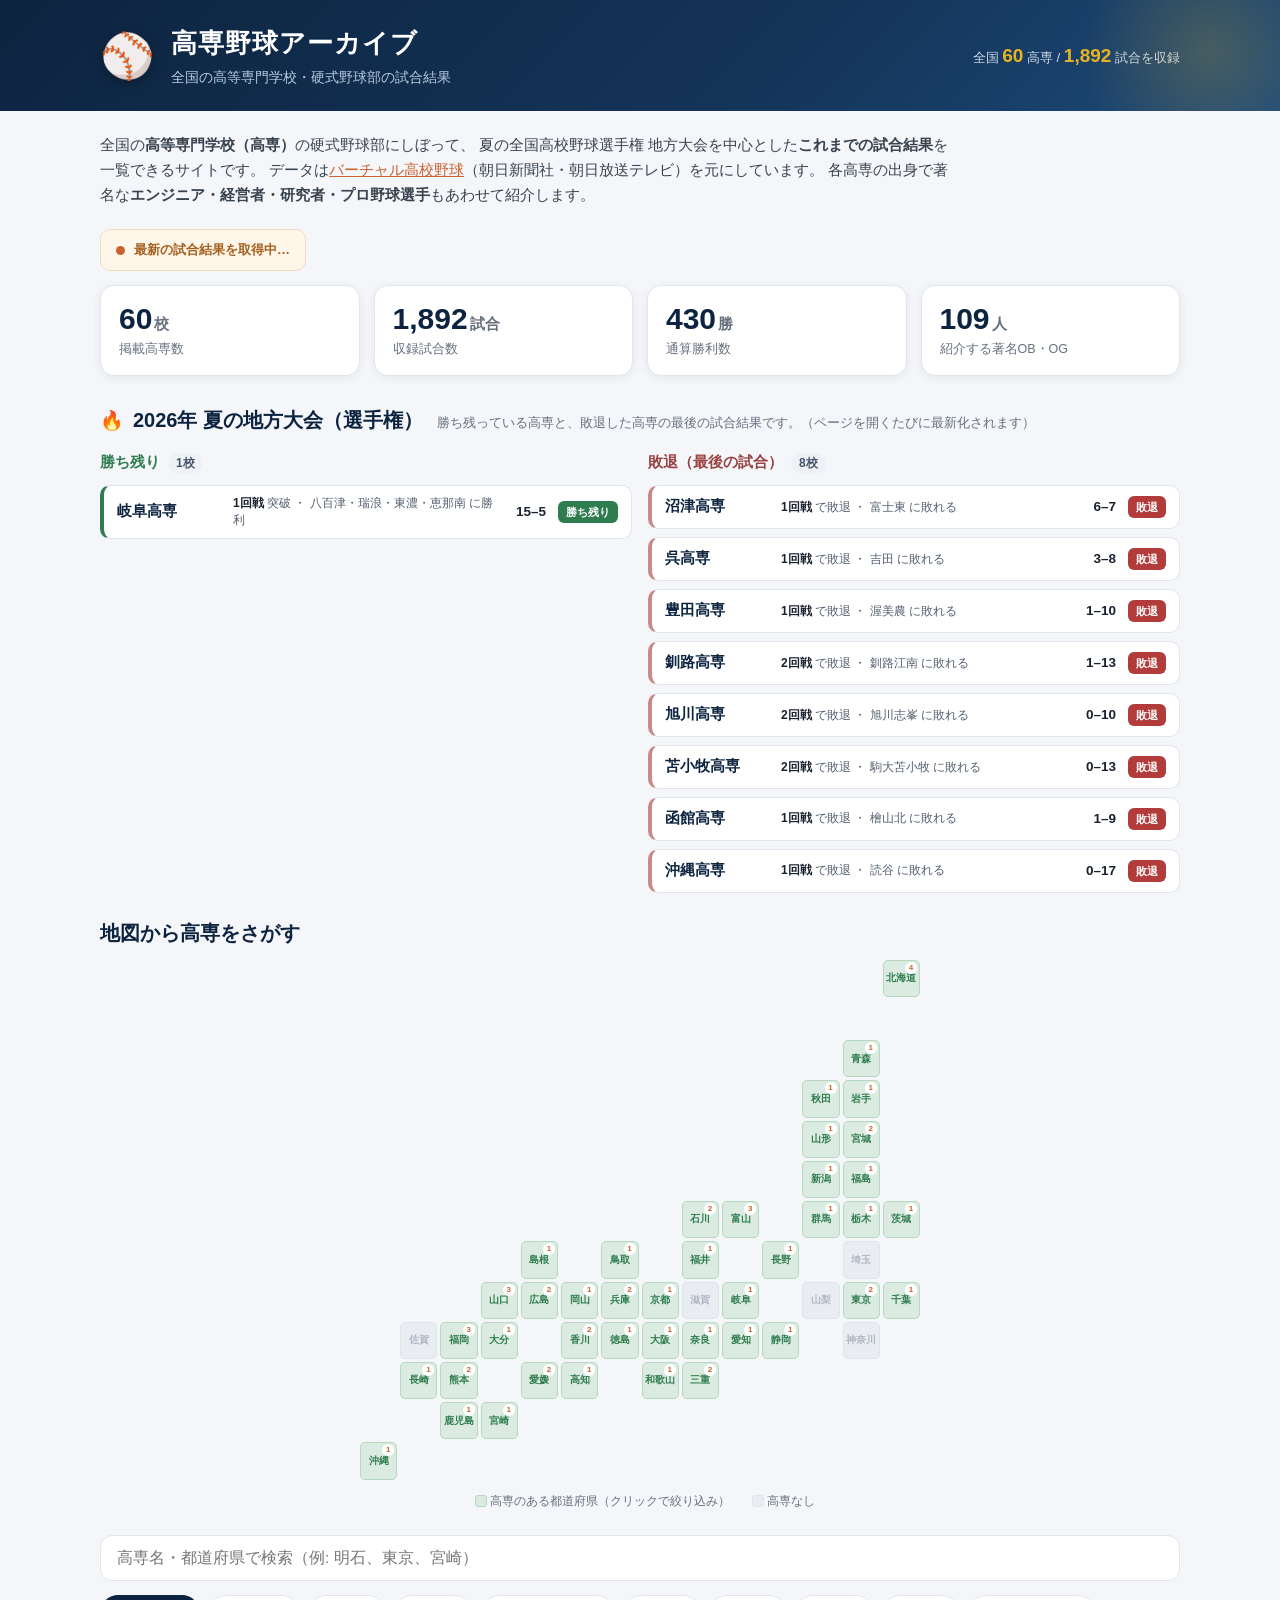
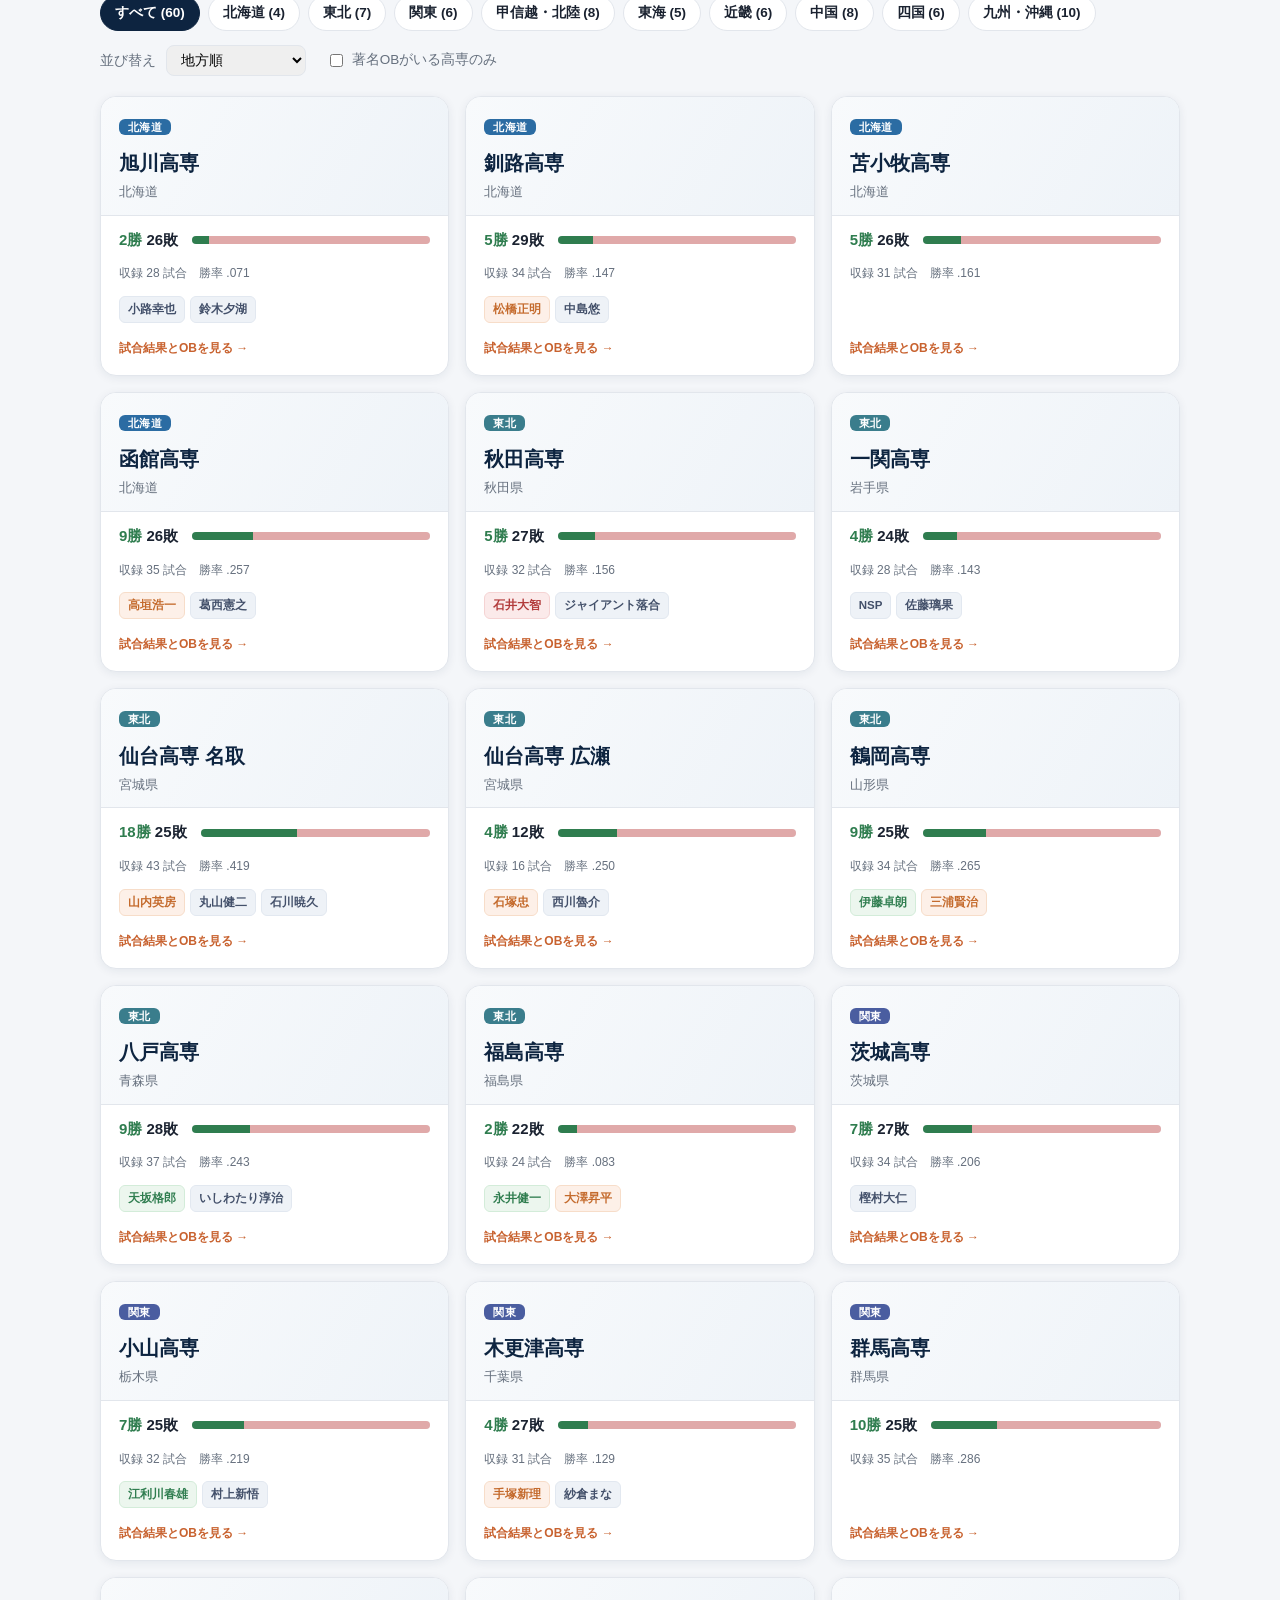
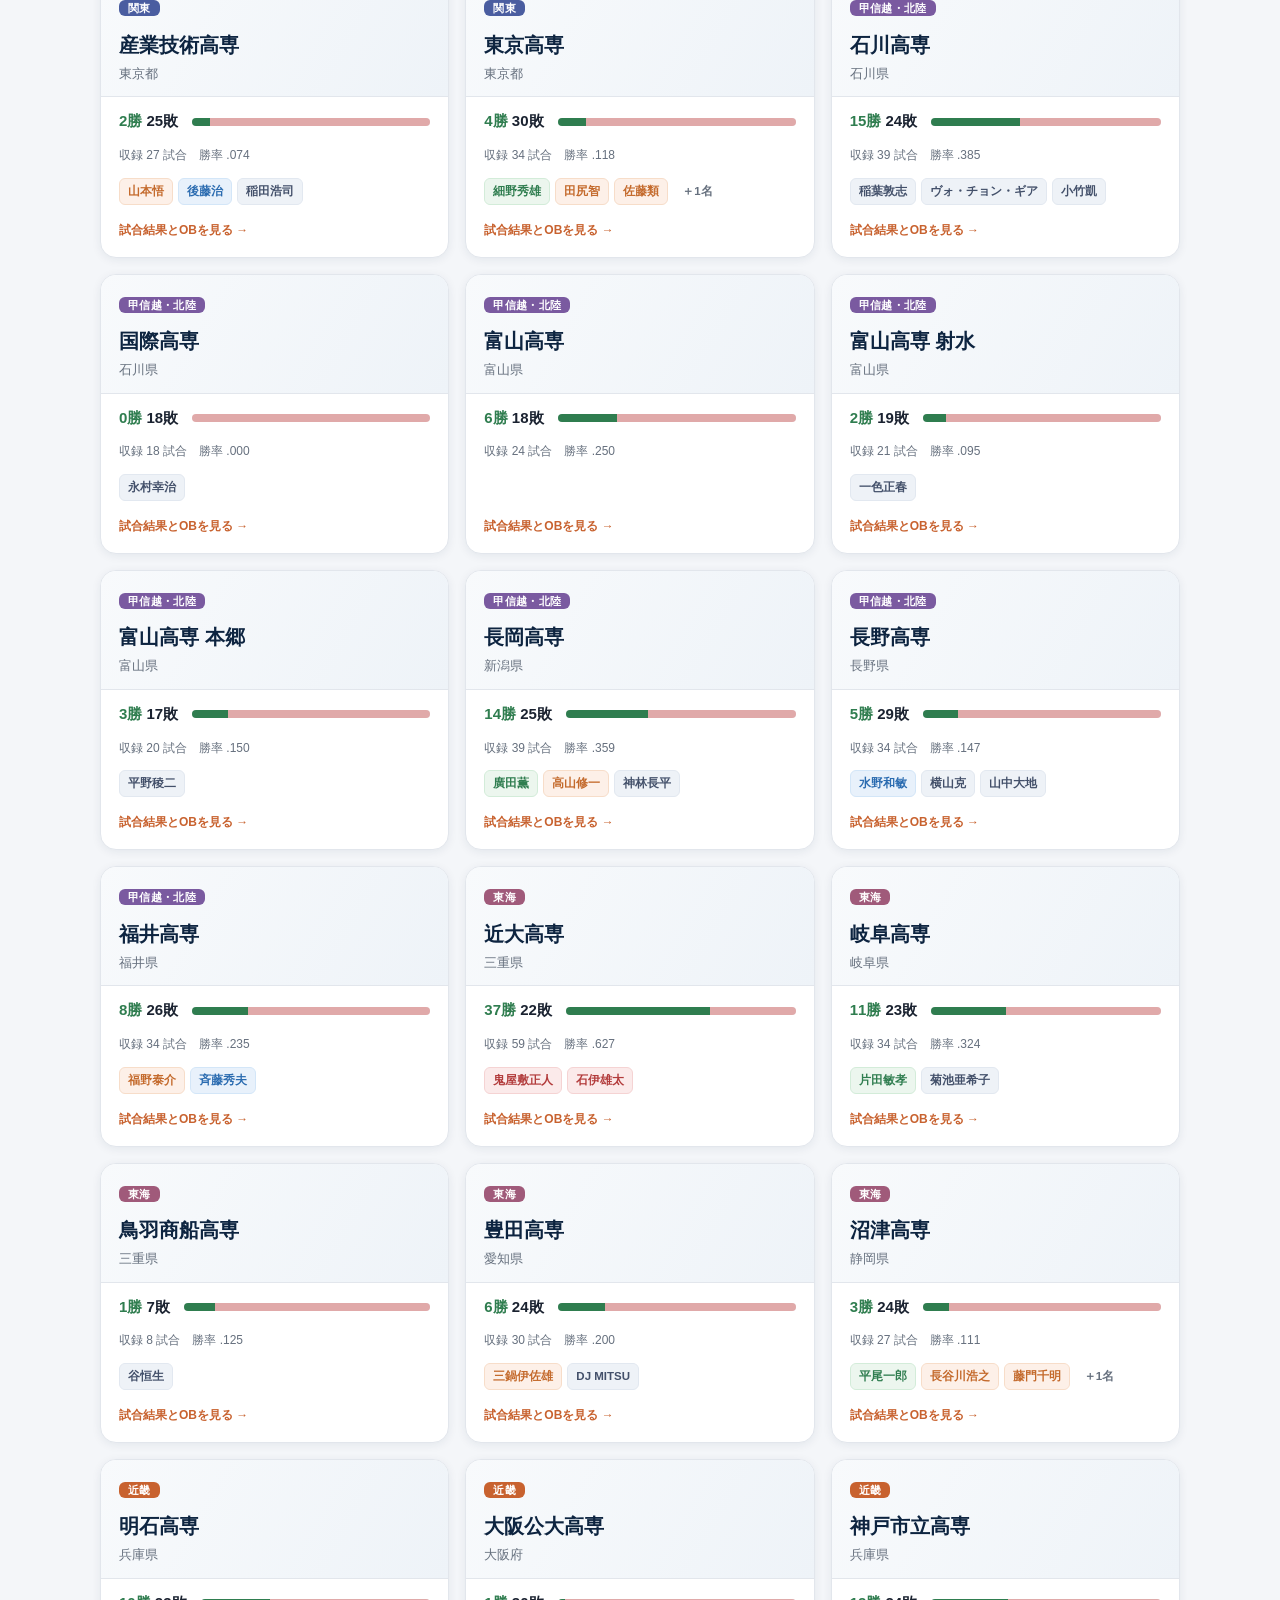
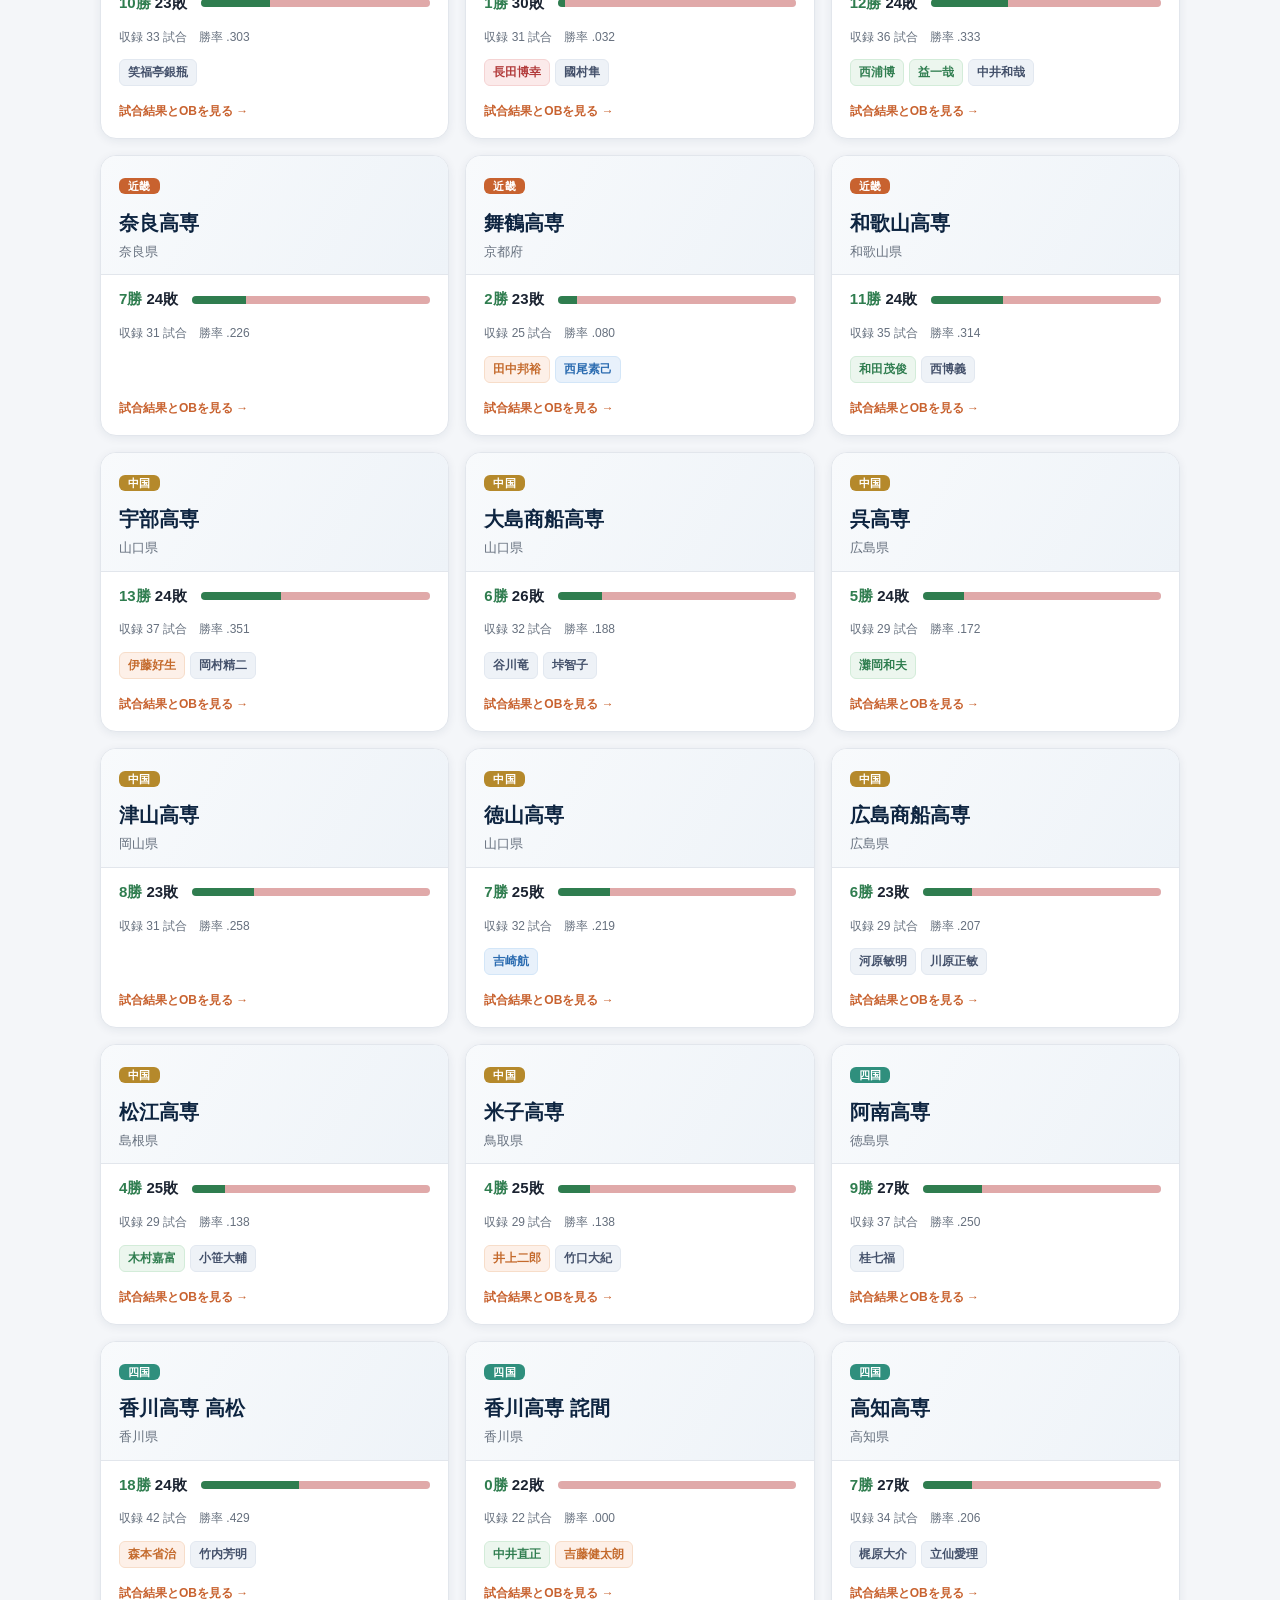
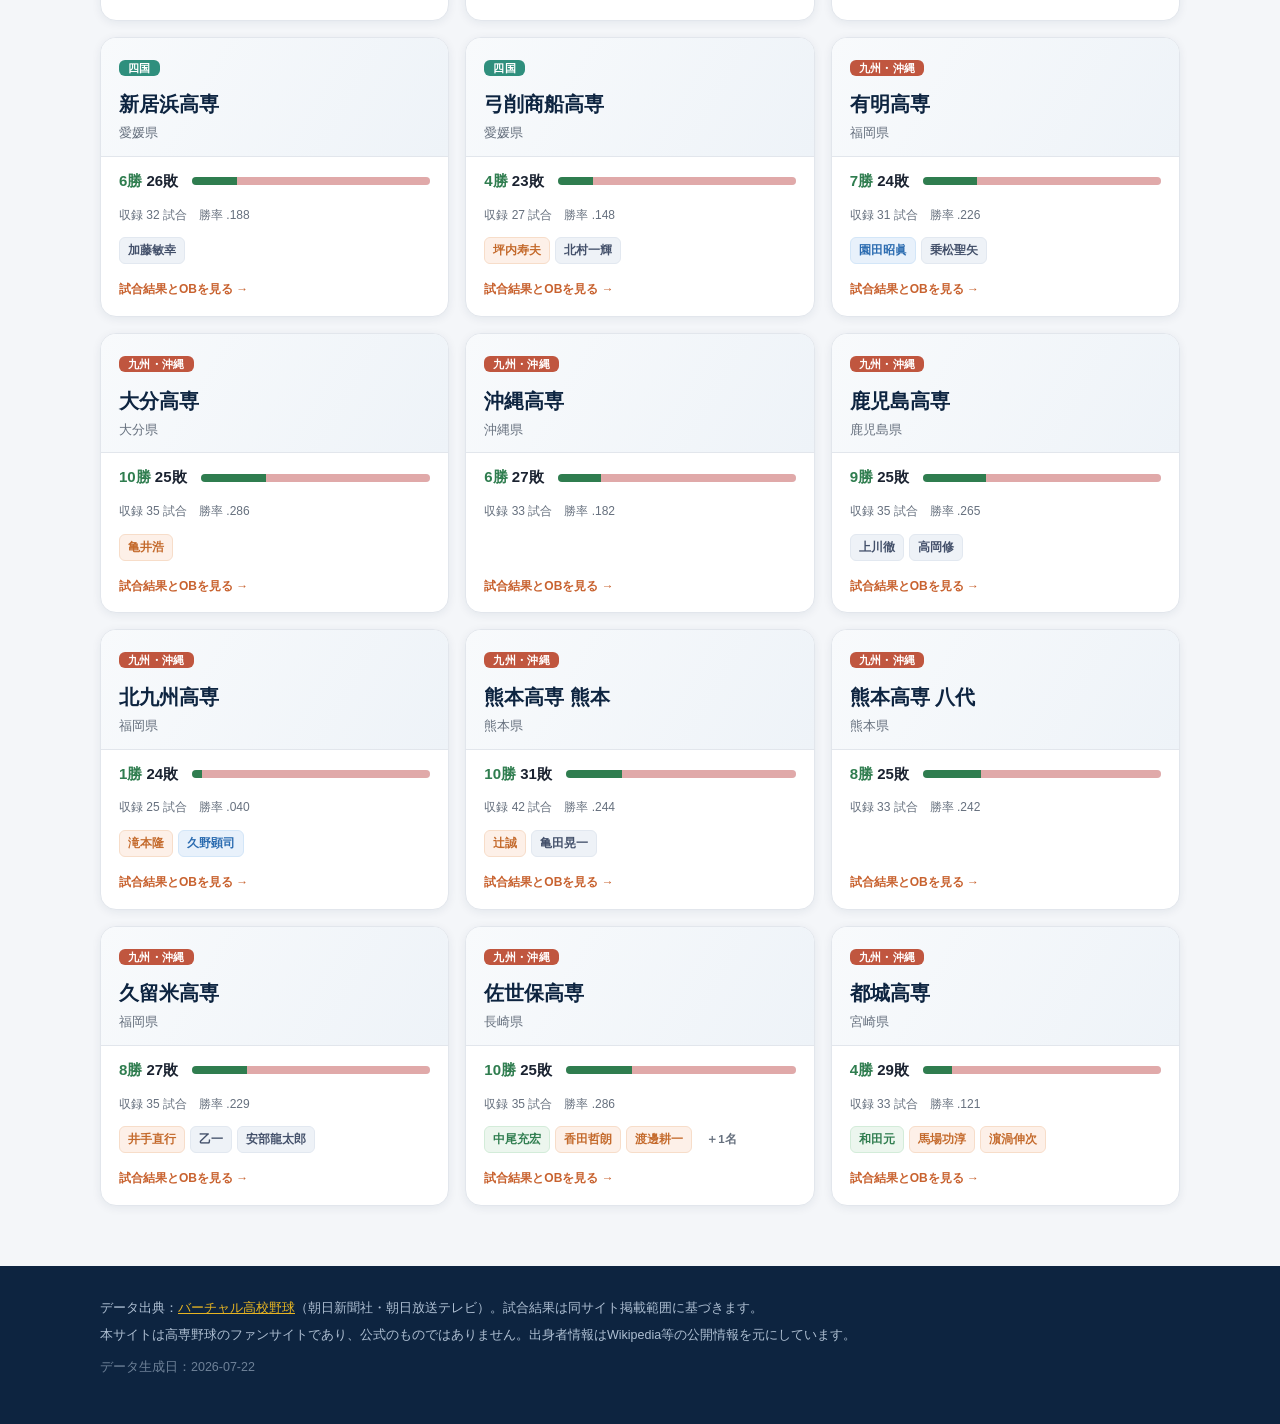
==== commit e97b8c0b: "中止試合の除外・日本地図セレクタ・開催中大会ボードを追加 - 中止/ノーゲーム(status_id≠3)を試合結果から除外し、0-0を引き分けと誤表示   しないよう修正(延べ2011→1892試合)" ====
--- a/site.html
+++ b/site.html
@@ -66,6 +66,53 @@
 .stat-card .num{font-size:30px;font-weight:800;color:var(--navy);line-height:1.1}
 .stat-card .num small{font-size:15px;color:var(--muted);font-weight:700;margin-left:2px}
 .stat-card .lbl{font-size:12.5px;color:var(--muted);margin-top:4px}
+
+/* current tournament */
+.current{padding:22px 20px 6px}
+.current-head{display:flex;align-items:baseline;gap:14px;flex-wrap:wrap;margin-bottom:14px}
+.current-head h2{margin:0;font-size:20px;color:var(--navy);display:flex;align-items:center;gap:9px}
+.current-head h2::before{content:"🔥";font-size:19px}
+.current-note{margin:0;font-size:12.5px;color:var(--muted)}
+.current-cols{display:grid;grid-template-columns:1fr 1fr;gap:16px}
+.cc-title{margin:0 0 10px;font-size:14.5px;display:flex;align-items:center;gap:8px}
+.cc-title.alive{color:var(--win)}
+.cc-title.out{color:#9a4040}
+.cc-count{font-size:12px;font-weight:800;background:#eef2f7;color:#46536b;padding:1px 8px;border-radius:99px}
+.current-list{display:flex;flex-direction:column;gap:8px}
+.cur-item{display:flex;align-items:center;gap:12px;background:var(--card);border:1px solid var(--line);border-left-width:4px;border-radius:10px;padding:9px 13px;cursor:pointer;transition:transform .12s,box-shadow .12s}
+.cur-item:hover{transform:translateX(2px);box-shadow:var(--shadow)}
+.cur-item.alive{border-left-color:var(--win)}
+.cur-item.out{border-left-color:#c98a8a}
+.cur-name{font-weight:800;font-size:14.5px;color:var(--navy);flex:none;min-width:104px}
+.cur-detail{font-size:12px;color:#546070;flex:1;line-height:1.4}
+.cur-detail .cd-round{font-weight:700;color:var(--ink)}
+.cur-detail .cd-opp{color:#546070}
+.cur-score{font-weight:800;font-variant-numeric:tabular-nums;font-size:13.5px;white-space:nowrap}
+.cur-badge{flex:none;font-size:11px;font-weight:800;padding:2px 8px;border-radius:6px;color:#fff}
+.cur-badge.alive{background:var(--win)}
+.cur-badge.out{background:#b23b3b}
+.current-empty{font-size:12.5px;color:var(--muted);padding:8px 2px}
+
+/* japan map */
+.mapwrap{padding:18px 20px 4px}
+.map-head{display:flex;align-items:baseline;gap:14px;flex-wrap:wrap;margin-bottom:10px}
+.map-head h2{margin:0;font-size:20px;color:var(--navy)}
+.map-selected{font-size:13px;font-weight:700;color:var(--dirt);cursor:pointer;background:#fdf0e8;border:1px solid #f7ddc9;padding:3px 12px;border-radius:99px}
+.map-selected .ms-x{margin-left:8px;font-weight:800}
+.jpmap{display:grid;grid-auto-rows:1fr;gap:3px;max-width:560px;margin:0 auto}
+.jpmap::before{content:"";width:0;padding-bottom:0}
+.pref-tile{position:relative;border-radius:5px;background:#e9edf2;border:1px solid #dfe4ea;font-size:9.5px;font-weight:700;color:#aeb6c2;display:flex;align-items:center;justify-content:center;text-align:center;line-height:1.05;aspect-ratio:1/1;overflow:hidden;user-select:none;padding:1px}
+.pref-tile.has{background:#dcebe1;border-color:#b6d8c1;color:#2f7d4f;cursor:pointer;transition:transform .1s,background .12s,box-shadow .12s}
+.pref-tile.has:hover{background:var(--grass);color:#fff;transform:scale(1.08);z-index:2;box-shadow:var(--shadow)}
+.pref-tile.has .pt-n{font-size:10px}
+.pref-tile.has .pt-c{position:absolute;top:1px;right:2px;font-size:8px;font-weight:800;color:var(--dirt);background:#fff;border-radius:99px;min-width:12px;height:12px;line-height:12px}
+.pref-tile.has:hover .pt-c{color:var(--grass)}
+.pref-tile.active{background:var(--dirt);border-color:var(--dirt);color:#fff;transform:scale(1.08);z-index:2;box-shadow:var(--shadow)}
+.pref-tile.active .pt-c{color:var(--dirt)}
+.map-legend{text-align:center;font-size:11.5px;color:var(--muted);margin:12px 0 0}
+.lg-swatch{display:inline-block;width:12px;height:12px;border-radius:3px;vertical-align:-2px;margin:0 3px 0 10px}
+.lg-swatch.has{background:#dcebe1;border:1px solid #b6d8c1}
+.lg-swatch.none{background:#e9edf2;border:1px solid #dfe4ea}
 
 /* controls */
 .controls{padding:20px}
@@ -198,6 +245,12 @@
   .alumni-list{grid-template-columns:1fr}
   .header-meta{text-align:left;width:100%}
   .m-head h2{font-size:23px}
+  .current-cols{grid-template-columns:1fr}
+  .cur-name{min-width:84px;font-size:13.5px}
+  .cur-detail{font-size:11px}
+  .pref-tile{font-size:7.5px}
+  .pref-tile.has .pt-n{font-size:8px}
+  .pref-tile .pt-c{display:none}
 }
 
 </style>
@@ -229,6 +282,32 @@
 <div class="wrap"><div class="live-status" id="liveStatus" hidden></div></div>
 
 <section class="stats wrap" id="statsRow"></section>
+
+<section class="current wrap" id="currentSection" hidden>
+  <div class="current-head">
+    <h2 id="currentTitle">開催中の大会</h2>
+    <p class="current-note">勝ち残っている高専と、敗退した高専の最後の試合結果です。（ページを開くたびに最新化されます）</p>
+  </div>
+  <div class="current-cols">
+    <div class="current-col">
+      <h3 class="cc-title alive">勝ち残り <span id="aliveCount" class="cc-count"></span></h3>
+      <div class="current-list" id="aliveList"></div>
+    </div>
+    <div class="current-col">
+      <h3 class="cc-title out">敗退（最後の試合） <span id="outCount" class="cc-count"></span></h3>
+      <div class="current-list" id="outList"></div>
+    </div>
+  </div>
+</section>
+
+<section class="mapwrap wrap">
+  <div class="map-head">
+    <h2>地図から高専をさがす</h2>
+    <div class="map-selected" id="mapSelected" hidden></div>
+  </div>
+  <div class="jpmap" id="jpMap"></div>
+  <p class="map-legend"><span class="lg-swatch has"></span>高専のある都道府県（クリックで絞り込み）　<span class="lg-swatch none"></span>高専なし</p>
+</section>
 
 <section class="controls wrap">
   <div class="search-box">
@@ -273,7 +352,7 @@
 
 
 <script>
-window.KOSEN_DATA = {"generated": "2026-07-22", "source": "バーチャル高校野球 (vk.sportsbull.jp)", "schools": [{"id": "kushiro", "name": "釧路高専", "kana": "くしろ", "prefecture": "北海道", "region": "北海道", "slug": "nhokkaido", "source_ids": ["1292", "1493", "1505", "1508", "1519", "1521"], "live_ids": ["1292", "1508", "1519", "1521"], "team_names": ["厚岸翔洋・霧多布・羅臼・釧路高専", "標茶・厚岸翔洋・釧路高専", "釧路商・厚岸翔洋・弟子屈・釧路高専", "釧路商・霧多布・羅臼・釧路高専", "釧路高専", "釧路高専・釧路商・標茶・霧多布・厚岸翔洋"], "total_games": 35, "wins": 5, "loses": 29, "games": [{"game_id": "265405", "year": "2026", "date": "6/28", "season": "夏", "tournament": "選手権北北海道大会", "round": "2回戦", "team_name": "釧路高専", "opponent": "釧路江南", "score_self": "1", "score_opp": "13", "result": "lose"}, {"game_id": "264886", "year": "2026", "date": "5/12", "season": "春", "tournament": "春季北海道大会", "round": "釧根地区（ウインドヒル）　1回戦", "team_name": "釧路高専", "opponent": "釧路工・厚岸翔洋・標茶", "score_self": "1", "score_opp": "12", "result": "lose"}, {"game_id": "253253", "year": "2025", "date": "6/21", "season": "夏", "tournament": "選手権北北海道大会", "round": "釧根地区1回戦", "team_name": "釧路高専", "opponent": "別海", "score_self": "0", "score_opp": "18", "result": "lose"}, {"game_id": "252838", "year": "2025", "date": "5/12", "season": "春", "tournament": "春季北海道大会", "round": "2回戦", "team_name": "釧路高専・釧路商・標茶・霧多布・厚岸翔洋", "opponent": "釧路湖陵", "score_self": "1", "score_opp": "12", "result": "lose"}, {"game_id": "239735", "year": "2024", "date": "6/24", "season": "夏", "tournament": "選手権北北海道大会", "round": "釧根地区1回戦", "team_name": "釧路高専", "opponent": "武修館", "score_self": "1", "score_opp": "12", "result": "lose"}, {"game_id": "239057", "year": "2024", "date": "5/7", "season": "春", "tournament": "春季北海道大会", "round": "1回戦", "team_name": "釧路商・厚岸翔洋・弟子屈・釧路高専", "opponent": "釧路明輝", "score_self": "0", "score_opp": "10", "result": "lose"}, {"game_id": "247561", "year": "2024", "date": "9/29", "season": "秋", "tournament": "秋季北海道大会", "round": "2回戦", "team_name": "標茶・厚岸翔洋・釧路高専", "opponent": "釧路明輝・釧路商・弟子屈・霧多布", "score_self": "1", "score_opp": "9", "result": "lose"}, {"game_id": "227137", "year": "2023", "date": "6/25", "season": "夏", "tournament": "選手権北北海道大会", "round": "釧根地区2回戦", "team_name": "釧路高専", "opponent": "武修館", "score_self": "3", "score_opp": "14", "result": "lose"}, {"game_id": "226476", "year": "2023", "date": "5/9", "season": "春", "tournament": "春季北海道大会", "round": "1回戦", "team_name": "釧路高専", "opponent": "別海", "score_self": "2", "score_opp": "9", "result": "lose"}, {"game_id": "234012", "year": "2023", "date": "9/23", "season": "秋", "tournament": "秋季北海道大会", "round": "1回戦", "team_name": "釧路商・霧多布・羅臼・釧路高専", "opponent": "釧路北陽", "score_self": "0", "score_opp": "10", "result": "lose"}, {"game_id": "214855", "year": "2022", "date": "6/28", "season": "夏", "tournament": "選手権北北海道大会", "round": "釧根地区1回戦", "team_name": "釧路高専", "opponent": "根室", "score_self": "3", "score_opp": "10", "result": "lose"}, {"game_id": "214202", "year": "2022", "date": "5/10", "season": "春", "tournament": "春季北海道大会", "round": "1回戦", "team_name": "釧路高専", "opponent": "釧路明輝", "score_self": "0", "score_opp": "12", "result": "lose"}, {"game_id": "221242", "year": "2022", "date": "9/13", "season": "秋", "tournament": "秋季北海道大会", "round": "1回戦", "team_name": "厚岸翔洋・霧多布・羅臼・釧路高専", "opponent": "根室", "score_self": "0", "score_opp": "16", "result": "lose"}, {"game_id": "201513", "year": "2021", "date": "5/12", "season": "春", "tournament": "春季北海道大会", "round": "1回戦", "team_name": "釧路高専", "opponent": "釧路湖陵", "score_self": "4", "score_opp": "14", "result": "lose"}, {"game_id": "207549", "year": "2021", "date": "9/7", "season": "秋", "tournament": "秋季北海道大会", "round": "1回戦", "team_name": "釧路高専", "opponent": "釧路江南", "score_self": "0", "score_opp": "17", "result": "lose"}, {"game_id": "179673", "year": "2019", "date": "6/25", "season": "夏", "tournament": "全国高校野球選手権北北海道大会", "round": "釧根地区2回戦", "team_name": "釧路高専", "opponent": "釧路北陽", "score_self": "0", "score_opp": "17", "result": "lose"}, {"game_id": "166160", "year": "2018", "date": "6/26", "season": "夏", "tournament": "全国高校野球選手権北北海道大会", "round": "地区大会1回戦", "team_name": "釧路高専", "opponent": "標茶", "score_self": "11", "score_opp": "12", "result": "lose"}, {"game_id": "152764", "year": "2017", "date": "7/1", "season": "夏", "tournament": "全国高校野球選手権北北海道大会", "round": "地区大会2回戦", "team_name": "釧路高専", "opponent": "釧路北陽", "score_self": "0", "score_opp": "10", "result": "lose"}, {"game_id": "152629", "year": "2017", "date": "6/28", "season": "夏", "tournament": "全国高校野球選手権北北海道大会", "round": "地区大会1回戦", "team_name": "釧路高専", "opponent": "霧多布", "score_self": "10", "score_opp": "3", "result": "win"}, {"game_id": "138876", "year": "2016", "date": "6/28", "season": "夏", "tournament": "全国高校野球選手権北北海道大会", "round": "地区大会1回戦", "team_name": "釧路高専", "opponent": "中標津", "score_self": "0", "score_opp": "9", "result": "lose"}, {"game_id": "125909", "year": "2015", "date": "7/5", "season": "夏", "tournament": "全国高校野球選手権北北海道大会", "round": "地区大会代表決定戦", "team_name": "釧路高専", "opponent": "釧路工", "score_self": "3", "score_opp": "8", "result": "lose"}, {"game_id": "125622", "year": "2015", "date": "7/2", "season": "夏", "tournament": "全国高校野球選手権北北海道大会", "round": "地区大会2回戦", "team_name": "釧路高専", "opponent": "標茶", "score_self": "12", "score_opp": "9", "result": "win"}, {"game_id": "125540", "year": "2015", "date": "6/30", "season": "夏", "tournament": "全国高校野球選手権北北海道大会", "round": "地区大会1回戦", "team_name": "釧路高専", "opponent": "標津", "score_self": "9", "score_opp": "0", "result": "win"}, {"game_id": "111645", "year": "2014", "date": "6/25", "season": "夏", "tournament": "全国高校野球選手権北北海道大会", "round": "地区大会1回戦", "team_name": "釧路高専", "opponent": "阿霧釧東白", "score_self": "4", "score_opp": "5", "result": "lose"}, {"game_id": "100497", "year": "2013", "date": "6/28", "season": "夏", "tournament": "全国高校野球選手権北北海道大会", "round": "地区大会2回戦", "team_name": "釧路高専", "opponent": "弟子屈", "score_self": "5", "score_opp": "7", "result": "lose"}, {"game_id": "100333", "year": "2013", "date": "6/25", "season": "夏", "tournament": "全国高校野球選手権北北海道大会", "round": "地区大会1回戦", "team_name": "釧路高専", "opponent": "羅臼", "score_self": "3", "score_opp": "2", "result": "win"}, {"game_id": "54560", "year": "2012", "date": "6/26", "season": "夏", "tournament": "全国高校野球選手権北北海道大会", "round": "地区大会1回戦", "team_name": "釧路高専", "opponent": "武修館", "score_self": "2", "score_opp": "12", "result": "lose"}, {"game_id": "45814", "year": "2011", "date": "7/1", "season": "夏", "tournament": "全国高校野球選手権北北海道大会", "round": "地区大会2回戦", "team_name": "釧路高専", "opponent": "釧路工", "score_self": "4", "score_opp": "13", "result": "lose"}, {"game_id": "37117", "year": "2010", "date": "6/30", "season": "夏", "tournament": "全国高校野球選手権北北海道大会", "round": "地区大会1回戦", "team_name": "釧路高専", "opponent": "標津", "score_self": "3", "score_opp": "5", "result": "lose"}, {"game_id": "28365", "year": "2009", "date": "7/4", "season": "夏", "tournament": "全国高校野球選手権北北海道大会", "round": "地区大会2回戦", "team_name": "釧路高専", "opponent": "釧路北陽", "score_self": "5", "score_opp": "6", "result": "lose"}, {"game_id": "28307", "year": "2009", "date": "7/2", "season": "夏", "tournament": "全国高校野球選手権北北海道大会", "round": "地区大会1回戦", "team_name": "釧路高専", "opponent": "阿寒", "score_self": "18", "score_opp": "0", "result": "win"}, {"game_id": "28288", "year": "2009", "date": "7/1", "season": "夏", "tournament": "全国高校野球選手権北北海道大会", "round": "地区大会1回戦", "team_name": "釧路高専", "opponent": "阿寒", "score_self": "0", "score_opp": "0", "result": "draw"}, {"game_id": "19805", "year": "2008", "date": "6/23", "season": "夏", "tournament": "全国高校野球選手権北北海道大会", "round": "地区大会1回戦", "team_name": "釧路高専", "opponent": "釧路湖陵", "score_self": "0", "score_opp": "11", "result": "lose"}, {"game_id": "10751", "year": "2007", "date": "6/27", "season": "夏", "tournament": "全国高校野球選手権北北海道大会", "round": "1回戦", "team_name": "釧路高専", "opponent": "根室", "score_self": "6", "score_opp": "7", "result": "lose"}, {"game_id": "1517", "year": "2006", "date": "6/30", "season": "夏", "tournament": "全国高校野球選手権北北海道大会", "round": "1回戦", "team_name": "釧路高専", "opponent": "羅臼", "score_self": "8", "score_opp": "10", "result": "lose"}], "alumni": [{"name": "松橋正明", "field": "経営者", "description": "セブン銀行の社長を務めた経営者。"}, {"name": "中島悠", "field": "その他", "description": "ルービックキューブ競技者。世界選手権優勝の元世界記録保持者。"}]}, {"id": "asahikawa", "name": "旭川高専", "kana": "あさひかわ", "prefecture": "北海道", "region": "北海道", "slug": "nhokkaido", "source_ids": ["1312", "1506"], "live_ids": ["1312"], "team_names": ["富良野緑峰・上富良野・旭川高専", "旭川高専"], "total_games": 28, "wins": 2, "loses": 26, "games": [{"game_id": "265331", "year": "2026", "date": "6/26", "season": "夏", "tournament": "選手権北北海道大会", "round": "2回戦", "team_name": "旭川高専", "opponent": "旭川志峯", "score_self": "0", "score_opp": "10", "result": "lose"}, {"game_id": "264855", "year": "2026", "date": "5/10", "season": "春", "tournament": "春季北海道大会", "round": "旭川地区（旭川スタルヒン）　Aブロック2回戦", "team_name": "旭川高専", "opponent": "旭川工", "score_self": "1", "score_opp": "14", "result": "lose"}, {"game_id": "253317", "year": "2025", "date": "6/25", "season": "夏", "tournament": "選手権北北海道大会", "round": "旭川地区2回戦", "team_name": "旭川高専", "opponent": "旭川東", "score_self": "0", "score_opp": "18", "result": "lose"}, {"game_id": "252831", "year": "2025", "date": "5/12", "season": "春", "tournament": "春季北海道大会", "round": "3回戦", "team_name": "旭川高専", "opponent": "旭川北", "score_self": "0", "score_opp": "14", "result": "lose"}, {"game_id": "252683", "year": "2025", "date": "5/9", "season": "春", "tournament": "春季北海道大会", "round": "2回戦", "team_name": "旭川高専", "opponent": "旭川商", "score_self": "11", "score_opp": "4", "result": "win"}, {"game_id": "260111", "year": "2025", "date": "9/21", "season": "秋", "tournament": "秋季北海道大会", "round": "Bブロック2回戦", "team_name": "旭川高専", "opponent": "留萌", "score_self": "2", "score_opp": "12", "result": "lose"}, {"game_id": "239752", "year": "2024", "date": "6/25", "season": "夏", "tournament": "選手権北北海道大会", "round": "旭川地区1回戦", "team_name": "旭川高専", "opponent": "富良野", "score_self": "2", "score_opp": "12", "result": "lose"}, {"game_id": "239232", "year": "2024", "date": "5/11", "season": "春", "tournament": "春季北海道大会", "round": "2回戦", "team_name": "旭川高専", "opponent": "富良野", "score_self": "1", "score_opp": "17", "result": "lose"}, {"game_id": "247414", "year": "2024", "date": "9/28", "season": "秋", "tournament": "秋季北海道大会", "round": "Bブロック2回戦", "team_name": "旭川高専", "opponent": "旭川実", "score_self": "1", "score_opp": "14", "result": "lose"}, {"game_id": "227206", "year": "2023", "date": "6/28", "season": "夏", "tournament": "選手権北北海道大会", "round": "旭川地区2回戦", "team_name": "旭川高専", "opponent": "留萌", "score_self": "4", "score_opp": "9", "result": "lose"}, {"game_id": "234449", "year": "2023", "date": "9/30", "season": "秋", "tournament": "秋季北海道大会", "round": "Aブロック2回戦", "team_name": "富良野緑峰・上富良野・旭川高専", "opponent": "留萌", "score_self": "5", "score_opp": "15", "result": "lose"}, {"game_id": "214958", "year": "2022", "date": "6/30", "season": "夏", "tournament": "全国高校野球選手権北北海道大会", "round": "旭川地区2回戦", "team_name": "旭川高専", "opponent": "旭川明成", "score_self": "0", "score_opp": "12", "result": "lose"}, {"game_id": "202294", "year": "2021", "date": "7/1", "season": "夏", "tournament": "全国高校野球選手権北北海道大会", "round": "旭川地区2回戦", "team_name": "旭川高専", "opponent": "旭川東", "score_self": "0", "score_opp": "22", "result": "lose"}, {"game_id": "179820", "year": "2019", "date": "6/28", "season": "夏", "tournament": "全国高校野球選手権北北海道大会", "round": "旭川地区2回戦", "team_name": "旭川高専", "opponent": "旭川龍谷", "score_self": "0", "score_opp": "23", "result": "lose"}, {"game_id": "166157", "year": "2018", "date": "6/26", "season": "夏", "tournament": "全国高校野球選手権北北海道大会", "round": "地区大会1回戦", "team_name": "旭川高専", "opponent": "旭川東", "score_self": "7", "score_opp": "17", "result": "lose"}, {"game_id": "152757", "year": "2017", "date": "7/1", "season": "夏", "tournament": "全国高校野球選手権北北海道大会", "round": "地区大会代表決定戦", "team_name": "旭川高専", "opponent": "旭川実", "score_self": "1", "score_opp": "11", "result": "lose"}, {"game_id": "152655", "year": "2017", "date": "6/29", "season": "夏", "tournament": "全国高校野球選手権北北海道大会", "round": "地区大会2回戦", "team_name": "旭川高専", "opponent": "苫前商", "score_self": "25", "score_opp": "0", "result": "win"}, {"game_id": "138871", "year": "2016", "date": "6/28", "season": "夏", "tournament": "全国高校野球選手権北北海道大会", "round": "地区大会1回戦", "team_name": "旭川高専", "opponent": "旭川工", "score_self": "0", "score_opp": "9", "result": "lose"}, {"game_id": "125535", "year": "2015", "date": "6/30", "season": "夏", "tournament": "全国高校野球選手権北北海道大会", "round": "地区大会1回戦", "team_name": "旭川高専", "opponent": "留萌", "score_self": "4", "score_opp": "5", "result": "lose"}, {"game_id": "111941", "year": "2014", "date": "7/1", "season": "夏", "tournament": "全国高校野球選手権北北海道大会", "round": "地区大会1回戦", "team_name": "旭川高専", "opponent": "旭川農", "score_self": "5", "score_opp": "7", "result": "lose"}, {"game_id": "100361", "year": "2013", "date": "6/26", "season": "夏", "tournament": "全国高校野球選手権北北海道大会", "round": "地区大会1回戦", "team_name": "旭川高専", "opponent": "旭川商", "score_self": "3", "score_opp": "12", "result": "lose"}, {"game_id": "54580", "year": "2012", "date": "6/27", "season": "夏", "tournament": "全国高校野球選手権北北海道大会", "round": "地区大会1回戦", "team_name": "旭川高専", "opponent": "旭川凌雲", "score_self": "3", "score_opp": "4", "result": "lose"}, {"game_id": "45763", "year": "2011", "date": "6/29", "season": "夏", "tournament": "全国高校野球選手権北北海道大会", "round": "地区大会1回戦", "team_name": "旭川高専", "opponent": "旭川大", "score_self": "0", "score_opp": "1", "result": "lose"}, {"game_id": "37152", "year": "2010", "date": "7/1", "season": "夏", "tournament": "全国高校野球選手権北北海道大会", "round": "地区大会1回戦", "team_name": "旭川高専", "opponent": "旭川東", "score_self": "1", "score_opp": "6", "result": "lose"}, {"game_id": "28308", "year": "2009", "date": "7/2", "season": "夏", "tournament": "全国高校野球選手権北北海道大会", "round": "地区大会1回戦", "team_name": "旭川高専", "opponent": "旭川凌雲", "score_self": "1", "score_opp": "9", "result": "lose"}, {"game_id": "19875", "year": "2008", "date": "6/26", "season": "夏", "tournament": "全国高校野球選手権北北海道大会", "round": "地区大会1回戦", "team_name": "旭川高専", "opponent": "旭川北都商", "score_self": "3", "score_opp": "6", "result": "lose"}, {"game_id": "10744", "year": "2007", "date": "6/27", "season": "夏", "tournament": "全国高校野球選手権北北海道大会", "round": "1回戦", "team_name": "旭川高専", "opponent": "旭川大", "score_self": "0", "score_opp": "1", "result": "lose"}, {"game_id": "1450", "year": "2006", "date": "6/28", "season": "夏", "tournament": "全国高校野球選手権北北海道大会", "round": "1回戦", "team_name": "旭川高専", "opponent": "旭川東栄", "score_self": "1", "score_opp": "8", "result": "lose"}], "alumni": [{"name": "小路幸也", "field": "その他", "description": "小説家。「東京バンドワゴン」シリーズなどで知られる。"}, {"name": "鈴木夕湖", "field": "その他", "description": "カーリング選手。2018年平昌五輪銅メダル、2022年北京五輪銀メダル。"}]}, {"id": "hakodate", "name": "函館高専", "kana": "はこだて", "prefecture": "北海道", "region": "北海道", "slug": "shokkaido", "source_ids": ["2018"], "live_ids": ["2018"], "team_names": ["函館高専"], "total_games": 35, "wins": 9, "loses": 26, "games": [{"game_id": "265264", "year": "2026", "date": "6/21", "season": "夏", "tournament": "選手権南北海道大会", "round": "1回戦", "team_name": "函館高専", "opponent": "檜山北", "score_self": "1", "score_opp": "9", "result": "lose"}, {"game_id": "264834", "year": "2026", "date": "5/11", "season": "春", "tournament": "春季北海道大会", "round": "函館地区（テーオーオーシャン函館）　2回戦", "team_name": "函館高専", "opponent": "函館水産", "score_self": "8", "score_opp": "11", "result": "lose"}, {"game_id": "253257", "year": "2025", "date": "6/21", "season": "夏", "tournament": "選手権南北海道大会", "round": "函館地区1回戦", "team_name": "函館高専", "opponent": "函館西", "score_self": "3", "score_opp": "6", "result": "lose"}, {"game_id": "252621", "year": "2025", "date": "5/6", "season": "春", "tournament": "春季北海道大会", "round": "1回戦", "team_name": "函館高専", "opponent": "函館大柏稜", "score_self": "0", "score_opp": "11", "result": "lose"}, {"game_id": "260108", "year": "2025", "date": "9/21", "season": "秋", "tournament": "秋季北海道大会", "round": "Aブロック1回戦", "team_name": "函館高専", "opponent": "函館大有斗", "score_self": "0", "score_opp": "13", "result": "lose"}, {"game_id": "239704", "year": "2024", "date": "6/22", "season": "夏", "tournament": "選手権南北海道大会", "round": "函館地区1回戦", "team_name": "函館高専", "opponent": "函館工", "score_self": "2", "score_opp": "10", "result": "lose"}, {"game_id": "239100", "year": "2024", "date": "5/9", "season": "春", "tournament": "春季北海道大会", "round": "2回戦", "team_name": "函館高専", "opponent": "函館西", "score_self": "0", "score_opp": "24", "result": "lose"}, {"game_id": "247550", "year": "2024", "date": "9/29", "season": "秋", "tournament": "秋季北海道大会", "round": "Bブロック1回戦", "team_name": "函館高専", "opponent": "函館大柏稜", "score_self": "0", "score_opp": "12", "result": "lose"}, {"game_id": "227120", "year": "2023", "date": "6/24", "season": "夏", "tournament": "選手権南北海道大会", "round": "函館地区1回戦", "team_name": "函館高専", "opponent": "函館商", "score_self": "1", "score_opp": "11", "result": "lose"}, {"game_id": "234424", "year": "2023", "date": "9/30", "season": "秋", "tournament": "秋季北海道大会", "round": "Aブロック1回戦", "team_name": "函館高専", "opponent": "大野農・八雲・奥尻・上ノ国", "score_self": "3", "score_opp": "15", "result": "lose"}, {"game_id": "214738", "year": "2022", "date": "6/25", "season": "夏", "tournament": "全国高校野球選手権南北海道大会", "round": "函館地区1回戦", "team_name": "函館高専", "opponent": "江差", "score_self": "4", "score_opp": "9", "result": "lose"}, {"game_id": "202201", "year": "2021", "date": "6/30", "season": "夏", "tournament": "全国高校野球選手権南北海道大会", "round": "函館地区2回戦", "team_name": "函館高専", "opponent": "市函館", "score_self": "2", "score_opp": "4", "result": "lose"}, {"game_id": "179567", "year": "2019", "date": "6/22", "season": "夏", "tournament": "全国高校野球選手権南北海道大会", "round": "Aブロック1回戦", "team_name": "函館高専", "opponent": "函館稜北", "score_self": "2", "score_opp": "4", "result": "lose"}, {"game_id": "166078", "year": "2018", "date": "6/24", "season": "夏", "tournament": "全国高校野球選手権南北海道大会", "round": "地区大会1回戦", "team_name": "函館高専", "opponent": "檜山北", "score_self": "2", "score_opp": "3", "result": "lose"}, {"game_id": "152433", "year": "2017", "date": "6/24", "season": "夏", "tournament": "全国高校野球選手権南北海道大会", "round": "地区大会1回戦", "team_name": "函館高専", "opponent": "函館中部", "score_self": "5", "score_opp": "11", "result": "lose"}, {"game_id": "139046", "year": "2016", "date": "7/1", "season": "夏", "tournament": "全国高校野球選手権南北海道大会", "round": "地区大会2回戦", "team_name": "函館高専", "opponent": "函館大柏稜", "score_self": "1", "score_opp": "7", "result": "lose"}, {"game_id": "138916", "year": "2016", "date": "6/29", "season": "夏", "tournament": "全国高校野球選手権南北海道大会", "round": "地区大会1回戦", "team_name": "函館高専", "opponent": "森", "score_self": "2", "score_opp": "1", "result": "win"}, {"game_id": "125153", "year": "2015", "date": "6/22", "season": "夏", "tournament": "全国高校野球選手権南北海道大会", "round": "地区大会2回戦", "team_name": "函館高専", "opponent": "函館大柏稜", "score_self": "2", "score_opp": "6", "result": "lose"}, {"game_id": "111841", "year": "2014", "date": "6/29", "season": "夏", "tournament": "全国高校野球選手権南北海道大会", "round": "地区大会代表決定戦", "team_name": "函館高専", "opponent": "函館大有斗", "score_self": "1", "score_opp": "5", "result": "lose"}, {"game_id": "111726", "year": "2014", "date": "6/27", "season": "夏", "tournament": "全国高校野球選手権南北海道大会", "round": "地区大会3回戦", "team_name": "函館高専", "opponent": "函館商", "score_self": "4", "score_opp": "3", "result": "win"}, {"game_id": "111568", "year": "2014", "date": "6/22", "season": "夏", "tournament": "全国高校野球選手権南北海道大会", "round": "地区大会2回戦", "team_name": "函館高専", "opponent": "長万部", "score_self": "9", "score_opp": "2", "result": "win"}, {"game_id": "100450", "year": "2013", "date": "6/27", "season": "夏", "tournament": "全国高校野球選手権南北海道大会", "round": "地区大会3回戦", "team_name": "函館高専", "opponent": "ラ・サール", "score_self": "7", "score_opp": "12", "result": "lose"}, {"game_id": "100296", "year": "2013", "date": "6/24", "season": "夏", "tournament": "全国高校野球選手権南北海道大会", "round": "地区大会2回戦", "team_name": "函館高専", "opponent": "松前", "score_self": "6", "score_opp": "5", "result": "win"}, {"game_id": "57363", "year": "2012", "date": "7/17", "season": "夏", "tournament": "全国高校野球選手権南北海道大会", "round": "1回戦", "team_name": "函館高専", "opponent": "北海", "score_self": "0", "score_opp": "9", "result": "lose"}, {"game_id": "54683", "year": "2012", "date": "6/30", "season": "夏", "tournament": "全国高校野球選手権南北海道大会", "round": "地区大会代表決定戦", "team_name": "函館高専", "opponent": "松前", "score_self": "5", "score_opp": "4", "result": "win"}, {"game_id": "54634", "year": "2012", "date": "6/29", "season": "夏", "tournament": "全国高校野球選手権南北海道大会", "round": "地区大会3回戦", "team_name": "函館高専", "opponent": "八雲", "score_self": "11", "score_opp": "4", "result": "win"}, {"game_id": "54546", "year": "2012", "date": "6/26", "season": "夏", "tournament": "全国高校野球選手権南北海道大会", "round": "地区大会2回戦", "team_name": "函館高専", "opponent": "上磯", "score_self": "17", "score_opp": "1", "result": "win"}, {"game_id": "45688", "year": "2011", "date": "6/26", "season": "夏", "tournament": "全国高校野球選手権南北海道大会", "round": "地区大会2回戦", "team_name": "函館高専", "opponent": "江差", "score_self": "3", "score_opp": "5", "result": "lose"}, {"game_id": "37128", "year": "2010", "date": "6/30", "season": "夏", "tournament": "全国高校野球選手権南北海道大会", "round": "地区大会2回戦", "team_name": "函館高専", "opponent": "函館中部", "score_self": "0", "score_opp": "13", "result": "lose"}, {"game_id": "28173", "year": "2009", "date": "6/24", "season": "夏", "tournament": "全国高校野球選手権南北海道大会", "round": "地区大会2回戦", "team_name": "函館高専", "opponent": "函館商", "score_self": "5", "score_opp": "6", "result": "lose"}, {"game_id": "19936", "year": "2008", "date": "6/27", "season": "夏", "tournament": "全国高校野球選手権南北海道大会", "round": "地区大会3回戦", "team_name": "函館高専", "opponent": "知内", "score_self": "5", "score_opp": "9", "result": "lose"}, {"game_id": "19852", "year": "2008", "date": "6/25", "season": "夏", "tournament": "全国高校野球選手権南北海道大会", "round": "地区大会2回戦", "team_name": "函館高専", "opponent": "南茅部", "score_self": "19", "score_opp": "0", "result": "win"}, {"game_id": "10674", "year": "2007", "date": "6/24", "season": "夏", "tournament": "全国高校野球選手権南北海道大会", "round": "2回戦", "team_name": "函館高専", "opponent": "函館大柏稜", "score_self": "4", "score_opp": "15", "result": "lose"}, {"game_id": "1486", "year": "2006", "date": "6/29", "season": "夏", "tournament": "全国高校野球選手権南北海道大会", "round": "準決勝", "team_name": "函館高専", "opponent": "函館工", "score_self": "0", "score_opp": "2", "result": "lose"}, {"game_id": "1371", "year": "2006", "date": "6/25", "season": "夏", "tournament": "全国高校野球選手権南北海道大会", "round": "2回戦", "team_name": "函館高専", "opponent": "南茅部", "score_self": "12", "score_opp": "0", "result": "win"}], "alumni": [{"name": "高垣浩一", "field": "経営者", "description": "実業家。ソニーネットワークコミュニケーションズの経営に携わった。"}, {"name": "葛西憲之", "field": "その他", "description": "政治家。元弘前市長。"}]}, {"id": "tomakomai", "name": "苫小牧高専", "kana": "とまこまい", "prefecture": "北海道", "region": "北海道", "slug": "shokkaido", "source_ids": ["2073"], "live_ids": ["2073"], "team_names": ["苫小牧高専"], "total_games": 32, "wins": 5, "loses": 26, "games": [{"game_id": "265288", "year": "2026", "date": "6/23", "season": "夏", "tournament": "選手権南北海道大会", "round": "2回戦", "team_name": "苫小牧高専", "opponent": "駒大苫小牧", "score_self": "0", "score_opp": "13", "result": "lose"}, {"game_id": "264831", "year": "2026", "date": "5/10", "season": "春", "tournament": "春季北海道大会", "round": "室蘭地区（とましんスタジアム）　2回戦", "team_name": "苫小牧高専", "opponent": "伊達開来", "score_self": "3", "score_opp": "10", "result": "lose"}, {"game_id": "253292", "year": "2025", "date": "6/24", "season": "夏", "tournament": "選手権南北海道大会", "round": "室蘭地区1回戦", "team_name": "苫小牧高専", "opponent": "駒大苫小牧", "score_self": "0", "score_opp": "10", "result": "lose"}, {"game_id": "252829", "year": "2025", "date": "5/12", "season": "春", "tournament": "春季北海道大会", "round": "Aブロック2回戦", "team_name": "苫小牧高専", "opponent": "静内", "score_self": "1", "score_opp": "29", "result": "lose"}, {"game_id": "260411", "year": "2025", "date": "9/24", "season": "秋", "tournament": "秋季北海道大会", "round": "Aブロック2回戦", "team_name": "苫小牧高専", "opponent": "苫小牧西・富川・えりも", "score_self": "3", "score_opp": "13", "result": "lose"}, {"game_id": "239702", "year": "2024", "date": "6/22", "season": "夏", "tournament": "選手権南北海道大会", "round": "室蘭地区1回戦", "team_name": "苫小牧高専", "opponent": "北海道栄", "score_self": "0", "score_opp": "8", "result": "lose"}, {"game_id": "239239", "year": "2024", "date": "5/11", "season": "春", "tournament": "春季北海道大会", "round": "2回戦", "team_name": "苫小牧高専", "opponent": "苫小牧南", "score_self": "4", "score_opp": "8", "result": "lose"}, {"game_id": "247639", "year": "2024", "date": "10/2", "season": "秋", "tournament": "秋季北海道大会", "round": "Bブロック2回戦", "team_name": "苫小牧高専", "opponent": "苫小牧中央", "score_self": "1", "score_opp": "12", "result": "lose"}, {"game_id": "227187", "year": "2023", "date": "6/27", "season": "夏", "tournament": "選手権南北海道大会", "round": "室蘭地区2回戦", "team_name": "苫小牧高専", "opponent": "苫小牧工", "score_self": "1", "score_opp": "16", "result": "lose"}, {"game_id": "234570", "year": "2023", "date": "10/2", "season": "秋", "tournament": "秋季北海道大会", "round": "Aブロック2回戦", "team_name": "苫小牧高専", "opponent": "鵡川", "score_self": "0", "score_opp": "14", "result": "lose"}, {"game_id": "214911", "year": "2022", "date": "6/29", "season": "夏", "tournament": "全国高校野球選手権南北海道大会", "round": "室蘭地区2回戦", "team_name": "苫小牧高専", "opponent": "駒大苫小牧", "score_self": "0", "score_opp": "14", "result": "lose"}, {"game_id": "214766", "year": "2022", "date": "6/26", "season": "夏", "tournament": "全国高校野球選手権南北海道大会", "round": "室蘭地区1回戦", "team_name": "苫小牧高専", "opponent": "登別青嶺", "score_self": "10", "score_opp": "0", "result": "win"}, {"game_id": "201923", "year": "2021", "date": "6/27", "season": "夏", "tournament": "全国高校野球選手権南北海道大会", "round": "室蘭地区1回戦", "team_name": "苫小牧高専", "opponent": "室蘭清水丘", "score_self": "5", "score_opp": "11", "result": "lose"}, {"game_id": "179609", "year": "2019", "date": "6/23", "season": "夏", "tournament": "全国高校野球選手権南北海道大会", "round": "室蘭地区1回戦", "team_name": "苫小牧高専", "opponent": "室蘭東翔", "score_self": "2", "score_opp": "9", "result": "lose"}, {"game_id": "166081", "year": "2018", "date": "6/24", "season": "夏", "tournament": "全国高校野球選手権南北海道大会", "round": "地区大会1回戦", "team_name": "苫小牧高専", "opponent": "静内", "score_self": "1", "score_opp": "10", "result": "lose"}, {"game_id": "152600", "year": "2017", "date": "6/27", "season": "夏", "tournament": "全国高校野球選手権南北海道大会", "round": "地区大会1回戦", "team_name": "苫小牧高専", "opponent": "大谷室蘭", "score_self": "0", "score_opp": "9", "result": "lose"}, {"game_id": "138867", "year": "2016", "date": "6/28", "season": "夏", "tournament": "全国高校野球選手権南北海道大会", "round": "地区大会1回戦", "team_name": "苫小牧高専", "opponent": "北海道栄", "score_self": "1", "score_opp": "11", "result": "lose"}, {"game_id": "125531", "year": "2015", "date": "6/30", "season": "夏", "tournament": "全国高校野球選手権南北海道大会", "round": "地区大会1回戦", "team_name": "苫小牧高専", "opponent": "えりも", "score_self": "0", "score_opp": "5", "result": "lose"}, {"game_id": "111571", "year": "2014", "date": "6/22", "season": "夏", "tournament": "全国高校野球選手権南北海道大会", "round": "地区大会1回戦", "team_name": "苫小牧高専", "opponent": "苫小牧東", "score_self": "1", "score_opp": "9", "result": "lose"}, {"game_id": "100453", "year": "2013", "date": "6/27", "season": "夏", "tournament": "全国高校野球選手権南北海道大会", "round": "地区大会3回戦", "team_name": "苫小牧高専", "opponent": "苫小牧東", "score_self": "0", "score_opp": "8", "result": "lose"}, {"game_id": "100297", "year": "2013", "date": "6/24", "season": "夏", "tournament": "全国高校野球選手権南北海道大会", "round": "地区大会2回戦", "team_name": "苫小牧高専", "opponent": "富川", "score_self": "10", "score_opp": "0", "result": "win"}, {"game_id": "54590", "year": "2012", "date": "6/27", "season": "夏", "tournament": "全国高校野球選手権南北海道大会", "round": "地区大会1回戦", "team_name": "苫小牧高専", "opponent": "苫小牧工", "score_self": "1", "score_opp": "2", "result": "lose"}, {"game_id": "45716", "year": "2011", "date": "6/27", "season": "夏", "tournament": "全国高校野球選手権南北海道大会", "round": "地区大会2回戦", "team_name": "苫小牧高専", "opponent": "静内", "score_self": "3", "score_opp": "7", "result": "lose"}, {"game_id": "37184", "year": "2010", "date": "7/2", "season": "夏", "tournament": "全国高校野球選手権南北海道大会", "round": "地区大会代表決定戦", "team_name": "苫小牧高専", "opponent": "室蘭大谷", "score_self": "2", "score_opp": "9", "result": "lose"}, {"game_id": "37121", "year": "2010", "date": "6/30", "season": "夏", "tournament": "全国高校野球選手権南北海道大会", "round": "地区大会2回戦", "team_name": "苫小牧高専", "opponent": "登別大谷", "score_self": "4", "score_opp": "3", "result": "win"}, {"game_id": "37044", "year": "2010", "date": "6/27", "season": "夏", "tournament": "全国高校野球選手権南北海道大会", "round": "地区大会1回戦", "team_name": "苫小牧高専", "opponent": "穂別", "score_self": "14", "score_opp": "0", "result": "win"}, {"game_id": "28309", "year": "2009", "date": "7/2", "season": "夏", "tournament": "全国高校野球選手権南北海道大会", "round": "地区大会2回戦", "team_name": "苫小牧高専", "opponent": "白老東", "score_self": "1", "score_opp": "7", "result": "lose"}, {"game_id": "28285", "year": "2009", "date": "7/1", "season": "夏", "tournament": "全国高校野球選手権南北海道大会", "round": "地区大会2回戦", "team_name": "苫小牧高専", "opponent": "白老東", "score_self": "0", "score_opp": "0", "result": "draw"}, {"game_id": "28201", "year": "2009", "date": "6/26", "season": "夏", "tournament": "全国高校野球選手権南北海道大会", "round": "地区大会1回戦", "team_name": "苫小牧高専", "opponent": "室蘭栄", "score_self": "6", "score_opp": "2", "result": "win"}, {"game_id": "19814", "year": "2008", "date": "6/24", "season": "夏", "tournament": "全国高校野球選手権南北海道大会", "round": "地区大会1回戦", "team_name": "苫小牧高専", "opponent": "伊達緑丘", "score_self": "0", "score_opp": "10", "result": "lose"}, {"game_id": "10686", "year": "2007", "date": "6/25", "season": "夏", "tournament": "全国高校野球選手権南北海道大会", "round": "1回戦", "team_name": "苫小牧高専", "opponent": "室蘭栄", "score_self": "2", "score_opp": "4", "result": "lose"}, {"game_id": "1489", "year": "2006", "date": "6/29", "season": "夏", "tournament": "全国高校野球選手権南北海道大会", "round": "2回戦", "team_name": "苫小牧高専", "opponent": "苫小牧工", "score_self": "3", "score_opp": "4", "result": "lose"}], "alumni": []}, {"id": "hachinohe", "name": "八戸高専", "kana": "はちのへ", "prefecture": "青森県", "region": "東北", "slug": "aomori", "source_ids": ["3048", "3114", "3116", "3119", "3122"], "live_ids": ["3048", "3116", "3119", "3122"], "team_names": ["八戸高専", "八戸高専・七戸・六ケ所・八戸商・百石・野辺地", "八戸高専・八戸商・百石・七戸・六ケ所・野辺地", "名久井農・八戸商・八戸高専", "名久井農・八戸商・百石・八戸高専"], "total_games": 39, "wins": 9, "loses": 28, "games": [{"game_id": "264702", "year": "2026", "date": "5/9", "season": "春", "tournament": "春季青森大会", "round": "1回戦", "team_name": "八戸高専", "opponent": "田名部", "score_self": "7", "score_opp": "14", "result": "lose"}, {"game_id": "263546", "year": "2026", "date": "4/18", "season": "春", "tournament": "春季青森大会", "round": "敗者復活1回戦", "team_name": "八戸高専", "opponent": "八戸西", "score_self": "0", "score_opp": "11", "result": "lose"}, {"game_id": "263181", "year": "2026", "date": "4/12", "season": "春", "tournament": "春季青森大会", "round": "ブロック大会", "team_name": "八戸高専", "opponent": "八戸", "score_self": "2", "score_opp": "12", "result": "lose"}, {"game_id": "255261", "year": "2025", "date": "7/13", "season": "夏", "tournament": "選手権青森大会", "round": "1回戦", "team_name": "八戸高専", "opponent": "大湊", "score_self": "5", "score_opp": "12", "result": "lose"}, {"game_id": "252729", "year": "2025", "date": "5/11", "season": "春", "tournament": "春季青森大会", "round": "2回戦", "team_name": "名久井農・八戸商・八戸高専", "opponent": "八戸工大二", "score_self": "1", "score_opp": "11", "result": "lose"}, {"game_id": "252646", "year": "2025", "date": "5/9", "season": "春", "tournament": "春季青森大会", "round": "1回戦", "team_name": "名久井農・八戸商・八戸高専", "opponent": "青森西", "score_self": "9", "score_opp": "0", "result": "win"}, {"game_id": "258227", "year": "2025", "date": "9/6", "season": "秋", "tournament": "秋季青森大会", "round": "1回戦", "team_name": "八戸高専", "opponent": "青森中央・青森東・松風塾", "score_self": "2", "score_opp": "4", "result": "lose"}, {"game_id": "240979", "year": "2024", "date": "7/10", "season": "夏", "tournament": "選手権青森大会", "round": "1回戦", "team_name": "八戸高専", "opponent": "八戸北", "score_self": "0", "score_opp": "10", "result": "lose"}, {"game_id": "239663", "year": "2024", "date": "5/10", "season": "春", "tournament": "春季青森大会", "round": "1回戦", "team_name": "八戸高専・七戸・六ケ所・八戸商・百石・野辺地", "opponent": "下山学園", "score_self": "1", "score_opp": "2", "result": "lose"}, {"game_id": "245006", "year": "2024", "date": "9/6", "season": "秋", "tournament": "秋季青森大会", "round": "1回戦", "team_name": "名久井農・八戸商・百石・八戸高専", "opponent": "柏木農・五所川原工科", "score_self": "0", "score_opp": "8", "result": "lose"}, {"game_id": "229589", "year": "2023", "date": "7/14", "season": "夏", "tournament": "選手権青森大会", "round": "1回戦", "team_name": "八戸高専", "opponent": "青森", "score_self": "3", "score_opp": "11", "result": "lose"}, {"game_id": "226635", "year": "2023", "date": "5/13", "season": "春", "tournament": "春季青森大会", "round": "2回戦", "team_name": "八戸高専", "opponent": "青森山田", "score_self": "0", "score_opp": "5", "result": "lose"}, {"game_id": "226387", "year": "2023", "date": "5/7", "season": "春", "tournament": "春季青森大会", "round": "1回戦", "team_name": "八戸高専", "opponent": "東奥学園", "score_self": "14", "score_opp": "13", "result": "win"}, {"game_id": "226344", "year": "2023", "date": "5/7", "season": "春", "tournament": "春季青森大会", "round": "1回戦", "team_name": "八戸高専", "opponent": "東奥学園", "score_self": "14", "score_opp": "13", "result": "win"}, {"game_id": "233477", "year": "2023", "date": "9/17", "season": "秋", "tournament": "秋季青森大会", "round": "2回戦", "team_name": "八戸高専・八戸商・百石・七戸・六ケ所・野辺地", "opponent": "三沢", "score_self": "4", "score_opp": "5", "result": "lose"}, {"game_id": "232406", "year": "2023", "date": "9/9", "season": "秋", "tournament": "秋季青森大会", "round": "1回戦", "team_name": "八戸高専・八戸商・百石・七戸・六ケ所・野辺地", "opponent": "青森北", "score_self": "12", "score_opp": "9", "result": "win"}, {"game_id": "216783", "year": "2022", "date": "7/12", "season": "夏", "tournament": "全国高校野球選手権青森大会", "round": "2回戦", "team_name": "八戸高専", "opponent": "八戸工大一", "score_self": "1", "score_opp": "11", "result": "lose"}, {"game_id": "216456", "year": "2022", "date": "7/11", "season": "夏", "tournament": "全国高校野球選手権青森大会", "round": "1回戦", "team_name": "八戸高専", "opponent": "八戸商・百石・八戸水産", "score_self": "9", "score_opp": "4", "result": "win"}, {"game_id": "204022", "year": "2021", "date": "7/13", "season": "夏", "tournament": "全国高校野球選手権青森大会", "round": "1回戦", "team_name": "八戸高専", "opponent": "黒石・黒石商", "score_self": "2", "score_opp": "13", "result": "lose"}, {"game_id": "180682", "year": "2019", "date": "7/10", "season": "夏", "tournament": "全国高校野球選手権青森大会", "round": "1回戦", "team_name": "八戸高専", "opponent": "五所川原工", "score_self": "1", "score_opp": "10", "result": "lose"}, {"game_id": "168856", "year": "2018", "date": "7/15", "season": "夏", "tournament": "全国高校野球選手権青森大会", "round": "3回戦", "team_name": "八戸高専", "opponent": "青森", "score_self": "0", "score_opp": "14", "result": "lose"}, {"game_id": "168238", "year": "2018", "date": "7/14", "season": "夏", "tournament": "全国高校野球選手権青森大会", "round": "2回戦", "team_name": "八戸高専", "opponent": "五所川原工", "score_self": "2", "score_opp": "1", "result": "win"}, {"game_id": "167667", "year": "2018", "date": "7/11", "season": "夏", "tournament": "全国高校野球選手権青森大会", "round": "1回戦", "team_name": "八戸高専", "opponent": "木造", "score_self": "7", "score_opp": "3", "result": "win"}, {"game_id": "155603", "year": "2017", "date": "7/17", "season": "夏", "tournament": "全国高校野球選手権青森大会", "round": "1回戦", "team_name": "八戸高専", "opponent": "八戸北", "score_self": "3", "score_opp": "11", "result": "lose"}, {"game_id": "139347", "year": "2016", "date": "7/9", "season": "夏", "tournament": "全国高校野球選手権青森大会", "round": "2回戦", "team_name": "八戸高専", "opponent": "八戸工大二", "score_self": "4", "score_opp": "9", "result": "lose"}, {"game_id": "126857", "year": "2015", "date": "7/12", "season": "夏", "tournament": "全国高校野球選手権青森大会", "round": "2回戦", "team_name": "八戸高専", "opponent": "五所川原工", "score_self": "0", "score_opp": "10", "result": "lose"}, {"game_id": "114360", "year": "2014", "date": "7/15", "season": "夏", "tournament": "全国高校野球選手権青森大会", "round": "2回戦", "team_name": "八戸高専", "opponent": "名久井農", "score_self": "9", "score_opp": "16", "result": "lose"}, {"game_id": "102237", "year": "2013", "date": "7/13", "season": "夏", "tournament": "全国高校野球選手権青森大会", "round": "2回戦", "team_name": "八戸高専", "opponent": "柏木農", "score_self": "0", "score_opp": "9", "result": "lose"}, {"game_id": "57521", "year": "2012", "date": "7/18", "season": "夏", "tournament": "全国高校野球選手権青森大会", "round": "3回戦", "team_name": "八戸高専", "opponent": "青森", "score_self": "5", "score_opp": "15", "result": "lose"}, {"game_id": "57276", "year": "2012", "date": "7/17", "season": "夏", "tournament": "全国高校野球選手権青森大会", "round": "2回戦", "team_name": "八戸高専", "opponent": "岩木", "score_self": "9", "score_opp": "3", "result": "win"}, {"game_id": "56835", "year": "2012", "date": "7/16", "season": "夏", "tournament": "全国高校野球選手権青森大会", "round": "2回戦", "team_name": "八戸高専", "opponent": "岩木", "score_self": "0", "score_opp": "0", "result": "draw"}, {"game_id": "56427", "year": "2012", "date": "7/15", "season": "夏", "tournament": "全国高校野球選手権青森大会", "round": "2回戦", "team_name": "八戸高専", "opponent": "岩木", "score_self": "0", "score_opp": "0", "result": "draw"}, {"game_id": "47979", "year": "2011", "date": "7/17", "season": "夏", "tournament": "全国高校野球選手権青森大会", "round": "2回戦", "team_name": "八戸高専", "opponent": "弘前東", "score_self": "1", "score_opp": "7", "result": "lose"}, {"game_id": "38705", "year": "2010", "date": "7/14", "season": "夏", "tournament": "全国高校野球選手権青森大会", "round": "2回戦", "team_name": "八戸高専", "opponent": "弘前工", "score_self": "1", "score_opp": "12", "result": "lose"}, {"game_id": "29990", "year": "2009", "date": "7/15", "season": "夏", "tournament": "全国高校野球選手権青森大会", "round": "2回戦", "team_name": "八戸高専", "opponent": "田子", "score_self": "3", "score_opp": "9", "result": "lose"}, {"game_id": "22611", "year": "2008", "date": "7/16", "season": "夏", "tournament": "全国高校野球選手権青森大会", "round": "3回戦", "team_name": "八戸高専", "opponent": "野辺地", "score_self": "4", "score_opp": "11", "result": "lose"}, {"game_id": "22363", "year": "2008", "date": "7/15", "season": "夏", "tournament": "全国高校野球選手権青森大会", "round": "2回戦", "team_name": "八戸高専", "opponent": "弘前工", "score_self": "2", "score_opp": "1", "result": "win"}, {"game_id": "11970", "year": "2007", "date": "7/14", "season": "夏", "tournament": "全国高校野球選手権青森大会", "round": "2回戦", "team_name": "八戸高専", "opponent": "十和田工", "score_self": "4", "score_opp": "9", "result": "lose"}, {"game_id": "3036", "year": "2006", "date": "7/15", "season": "夏", "tournament": "全国高校野球選手権青森大会", "round": "2回戦", "team_name": "八戸高専", "opponent": "三本木", "score_self": "4", "score_opp": "5", "result": "lose"}], "alumni": [{"name": "天坂格郎", "field": "研究者", "description": "青山学院大学名誉教授。元オペレーションズマネジメント＆ストラテジー学会会長。"}, {"name": "いしわたり淳治", "field": "その他", "description": "音楽プロデューサー・作詞家。元SUPERCARのメンバーで在学中にデビュー。"}]}, {"id": "ichinoseki", "name": "一関高専", "kana": "いちのせき", "prefecture": "岩手県", "region": "東北", "slug": "iwate", "source_ids": ["4008", "4188"], "live_ids": ["4008"], "team_names": ["一関高専", "一関高専・前沢・岩谷堂"], "total_games": 33, "wins": 4, "loses": 27, "games": [{"game_id": "264452", "year": "2026", "date": "5/2", "season": "春", "tournament": "春季岩手大会", "round": "敗者復活1回戦", "team_name": "一関高専", "opponent": "千厩", "score_self": "", "score_opp": "", "result": "lose"}, {"game_id": "263911", "year": "2026", "date": "4/25", "season": "春", "tournament": "春季岩手大会", "round": "地区予選1回戦", "team_name": "一関高専", "opponent": "一関二", "score_self": "0", "score_opp": "7", "result": "lose"}, {"game_id": "254942", "year": "2025", "date": "7/12", "season": "夏", "tournament": "選手権岩手大会", "round": "1回戦", "team_name": "一関高専", "opponent": "大船渡", "score_self": "1", "score_opp": "11", "result": "lose"}, {"game_id": "252201", "year": "2025", "date": "4/29", "season": "春", "tournament": "春季岩手大会", "round": "敗者復活1回戦", "team_name": "一関高専", "opponent": "水沢商", "score_self": "1", "score_opp": "11", "result": "lose"}, {"game_id": "251848", "year": "2025", "date": "4/26", "season": "春", "tournament": "春季岩手大会", "round": "地区予選1回戦", "team_name": "一関高専", "opponent": "水沢第一", "score_self": "0", "score_opp": "12", "result": "lose"}, {"game_id": "257799", "year": "2025", "date": "8/27", "season": "秋", "tournament": "秋季岩手大会", "round": "敗者復活1回戦", "team_name": "一関高専", "opponent": "水沢工", "score_self": "", "score_opp": "", "result": "lose"}, {"game_id": "257678", "year": "2025", "date": "8/24", "season": "秋", "tournament": "秋季岩手大会", "round": "地区予選1回戦", "team_name": "一関高専", "opponent": "一関一", "score_self": "", "score_opp": "", "result": "lose"}, {"game_id": "241448", "year": "2024", "date": "7/12", "season": "夏", "tournament": "全国高校野球選手権岩手大会", "round": "1回戦", "team_name": "一関高専", "opponent": "大東", "score_self": "0", "score_opp": "12", "result": "lose"}, {"game_id": "244628", "year": "2024", "date": "8/29", "season": "秋", "tournament": "秋季岩手大会", "round": "敗者復活1回戦", "team_name": "一関高専", "opponent": "千厩", "score_self": "3", "score_opp": "10", "result": "lose"}, {"game_id": "244608", "year": "2024", "date": "8/28", "season": "秋", "tournament": "秋季岩手大会", "round": "敗者復活1回戦", "team_name": "一関高専", "opponent": "千厩", "score_self": "", "score_opp": "", "result": "other"}, {"game_id": "244315", "year": "2024", "date": "8/27", "season": "秋", "tournament": "秋季岩手大会", "round": "地区予選2回戦", "team_name": "一関高専", "opponent": "一関一", "score_self": "1", "score_opp": "8", "result": "lose"}, {"game_id": "229543", "year": "2023", "date": "7/14", "season": "夏", "tournament": "全国高校野球選手権岩手大会", "round": "2回戦", "team_name": "一関高専", "opponent": "盛岡三", "score_self": "0", "score_opp": "7", "result": "lose"}, {"game_id": "228409", "year": "2023", "date": "7/10", "season": "夏", "tournament": "全国高校野球選手権岩手大会", "round": "1回戦", "team_name": "一関高専", "opponent": "北上翔南", "score_self": "22", "score_opp": "1", "result": "win"}, {"game_id": "216318", "year": "2022", "date": "7/11", "season": "夏", "tournament": "全国高校野球選手権岩手大会", "round": "1回戦", "team_name": "一関高専", "opponent": "岩手", "score_self": "2", "score_opp": "9", "result": "lose"}, {"game_id": "203084", "year": "2021", "date": "7/8", "season": "夏", "tournament": "全国高校野球選手権岩手大会", "round": "1回戦", "team_name": "一関高専", "opponent": "伊保内", "score_self": "1", "score_opp": "2", "result": "lose"}, {"game_id": "181568", "year": "2019", "date": "7/13", "season": "夏", "tournament": "全国高校野球選手権岩手大会", "round": "2回戦", "team_name": "一関高専", "opponent": "花北青雲", "score_self": "0", "score_opp": "6", "result": "lose"}, {"game_id": "167317", "year": "2018", "date": "7/10", "season": "夏", "tournament": "全国高校野球選手権岩手大会", "round": "2回戦", "team_name": "一関高専", "opponent": "伊保内", "score_self": "1", "score_opp": "3", "result": "lose"}, {"game_id": "153087", "year": "2017", "date": "7/11", "season": "夏", "tournament": "全国高校野球選手権岩手大会", "round": "2回戦", "team_name": "一関高専", "opponent": "岩谷堂", "score_self": "2", "score_opp": "3", "result": "lose"}, {"game_id": "139866", "year": "2016", "date": "7/9", "season": "夏", "tournament": "全国高校野球選手権岩手大会", "round": "2回戦", "team_name": "一関高専", "opponent": "千厩", "score_self": "0", "score_opp": "10", "result": "lose"}, {"game_id": "127039", "year": "2015", "date": "7/12", "season": "夏", "tournament": "全国高校野球選手権岩手大会", "round": "2回戦", "team_name": "一関高専", "opponent": "遠野緑峰", "score_self": "2", "score_opp": "8", "result": "lose"}, {"game_id": "114423", "year": "2014", "date": "7/16", "season": "夏", "tournament": "全国高校野球選手権岩手大会", "round": "2回戦", "team_name": "一関高専", "opponent": "宮古工", "score_self": "1", "score_opp": "8", "result": "lose"}, {"game_id": "102746", "year": "2013", "date": "7/15", "season": "夏", "tournament": "全国高校野球選手権岩手大会", "round": "2回戦", "team_name": "一関高専", "opponent": "山田", "score_self": "1", "score_opp": "2", "result": "lose"}, {"game_id": "101587", "year": "2013", "date": "7/10", "season": "夏", "tournament": "全国高校野球選手権岩手大会", "round": "1回戦", "team_name": "一関高専", "opponent": "大迫", "score_self": "5", "score_opp": "2", "result": "win"}, {"game_id": "54934", "year": "2012", "date": "7/8", "season": "夏", "tournament": "全国高校野球選手権岩手大会", "round": "2回戦", "team_name": "一関高専", "opponent": "軽米", "score_self": "3", "score_opp": "5", "result": "lose"}, {"game_id": "47986", "year": "2011", "date": "7/17", "season": "夏", "tournament": "全国高校野球選手権岩手大会", "round": "2回戦", "team_name": "一関高専", "opponent": "黒沢尻北", "score_self": "3", "score_opp": "4", "result": "lose"}, {"game_id": "39778", "year": "2010", "date": "7/18", "season": "夏", "tournament": "全国高校野球選手権岩手大会", "round": "2回戦", "team_name": "一関高専", "opponent": "盛岡三", "score_self": "4", "score_opp": "11", "result": "lose"}, {"game_id": "29892", "year": "2009", "date": "7/15", "season": "夏", "tournament": "全国高校野球選手権岩手大会", "round": "2回戦", "team_name": "一関高専", "opponent": "久慈工", "score_self": "0", "score_opp": "10", "result": "lose"}, {"game_id": "20944", "year": "2008", "date": "7/11", "season": "夏", "tournament": "全国高校野球選手権岩手大会", "round": "1回戦", "team_name": "一関高専", "opponent": "大船渡", "score_self": "2", "score_opp": "7", "result": "lose"}, {"game_id": "12803", "year": "2007", "date": "7/17", "season": "夏", "tournament": "全国高校野球選手権岩手大会", "round": "3回戦", "team_name": "一関高専", "opponent": "釜石南", "score_self": "1", "score_opp": "8", "result": "lose"}, {"game_id": "12343", "year": "2007", "date": "7/16", "season": "夏", "tournament": "全国高校野球選手権岩手大会", "round": "2回戦", "team_name": "一関高専", "opponent": "雫石", "score_self": "10", "score_opp": "9", "result": "win"}, {"game_id": "11997", "year": "2007", "date": "7/15", "season": "夏", "tournament": "全国高校野球選手権岩手大会", "round": "2回戦", "team_name": "一関高専", "opponent": "雫石", "score_self": "0", "score_opp": "0", "result": "draw"}, {"game_id": "11448", "year": "2007", "date": "7/13", "season": "夏", "tournament": "全国高校野球選手権岩手大会", "round": "1回戦", "team_name": "一関高専", "opponent": "胆沢", "score_self": "9", "score_opp": "1", "result": "win"}, {"game_id": "3823", "year": "2006", "date": "7/17", "season": "夏", "tournament": "全国高校野球選手権岩手大会", "round": "2回戦", "team_name": "一関高専", "opponent": "千厩", "score_self": "0", "score_opp": "2", "result": "lose"}], "alumni": [{"name": "NSP", "field": "その他", "description": "フォークグループ。一関高専在学中に結成された。"}, {"name": "佐藤璃果", "field": "その他", "description": "元乃木坂46メンバー（中退）。"}]}, {"id": "akita", "name": "秋田高専", "kana": "あきた", "prefecture": "秋田県", "region": "東北", "slug": "akita", "source_ids": ["5007"], "live_ids": ["5007"], "team_names": ["秋田高専"], "total_games": 33, "wins": 5, "loses": 27, "games": [{"game_id": "264703", "year": "2026", "date": "5/9", "season": "春", "tournament": "春季秋田大会", "round": "2回戦", "team_name": "秋田高専", "opponent": "秋田中央", "score_self": "0", "score_opp": "10", "result": "lose"}, {"game_id": "254923", "year": "2025", "date": "7/12", "season": "夏", "tournament": "選手権秋田大会", "round": "2回戦", "team_name": "秋田高専", "opponent": "大曲工", "score_self": "0", "score_opp": "6", "result": "lose"}, {"game_id": "251834", "year": "2025", "date": "5/14", "season": "春", "tournament": "春季秋田大会", "round": "2回戦", "team_name": "秋田高専", "opponent": "大館鳳鳴", "score_self": "0", "score_opp": "9", "result": "lose"}, {"game_id": "258277", "year": "2025", "date": "9/6", "season": "秋", "tournament": "秋季秋田大会", "round": "2回戦", "team_name": "秋田高専", "opponent": "能代松陽", "score_self": "0", "score_opp": "10", "result": "lose"}, {"game_id": "257896", "year": "2025", "date": "8/29", "season": "秋", "tournament": "秋季秋田大会", "round": "2回戦", "team_name": "秋田高専", "opponent": "能代", "score_self": "0", "score_opp": "5", "result": "lose"}, {"game_id": "240873", "year": "2024", "date": "7/12", "season": "夏", "tournament": "選手権秋田大会", "round": "2回戦", "team_name": "秋田高専", "opponent": "新屋", "score_self": "1", "score_opp": "8", "result": "lose"}, {"game_id": "239223", "year": "2024", "date": "5/11", "season": "春", "tournament": "春季秋田大会", "round": "2回戦", "team_name": "秋田高専", "opponent": "大曲農", "score_self": "1", "score_opp": "10", "result": "lose"}, {"game_id": "244844", "year": "2024", "date": "9/6", "season": "秋", "tournament": "秋季秋田大会", "round": "敗者復活1回戦", "team_name": "秋田高専", "opponent": "大曲農", "score_self": "3", "score_opp": "16", "result": "lose"}, {"game_id": "244686", "year": "2024", "date": "9/1", "season": "秋", "tournament": "秋季秋田大会", "round": "1回戦", "team_name": "秋田高専", "opponent": "湯沢翔北", "score_self": "0", "score_opp": "7", "result": "lose"}, {"game_id": "229248", "year": "2023", "date": "7/13", "season": "夏", "tournament": "全国高校野球選手権秋田大会", "round": "2回戦", "team_name": "秋田高専", "opponent": "大館鳳鳴", "score_self": "0", "score_opp": "10", "result": "lose"}, {"game_id": "232308", "year": "2023", "date": "9/9", "season": "秋", "tournament": "秋季秋田大会", "round": "2回戦", "team_name": "秋田高専", "opponent": "角館", "score_self": "0", "score_opp": "12", "result": "lose"}, {"game_id": "215705", "year": "2022", "date": "7/8", "season": "夏", "tournament": "全国高校野球選手権秋田大会", "round": "1回戦", "team_name": "秋田高専", "opponent": "大館国際", "score_self": "5", "score_opp": "11", "result": "lose"}, {"game_id": "204117", "year": "2021", "date": "7/13", "season": "夏", "tournament": "全国高校野球選手権秋田大会", "round": "2回戦", "team_name": "秋田高専", "opponent": "秋田", "score_self": "0", "score_opp": "11", "result": "lose"}, {"game_id": "203414", "year": "2021", "date": "7/10", "season": "夏", "tournament": "全国高校野球選手権秋田大会", "round": "1回戦", "team_name": "秋田高専", "opponent": "雄物川", "score_self": "10", "score_opp": "9", "result": "win"}, {"game_id": "181539", "year": "2019", "date": "7/13", "season": "夏", "tournament": "全国高校野球選手権秋田大会", "round": "2回戦", "team_name": "秋田高専", "opponent": "大館桂桜", "score_self": "2", "score_opp": "3", "result": "lose"}, {"game_id": "181017", "year": "2019", "date": "7/11", "season": "夏", "tournament": "全国高校野球選手権秋田大会", "round": "1回戦", "team_name": "秋田高専", "opponent": "由利工", "score_self": "2", "score_opp": "1", "result": "win"}, {"game_id": "169118", "year": "2018", "date": "7/16", "season": "夏", "tournament": "全国高校野球選手権秋田大会", "round": "2回戦", "team_name": "秋田高専", "opponent": "五城目", "score_self": "0", "score_opp": "5", "result": "lose"}, {"game_id": "154228", "year": "2017", "date": "7/13", "season": "夏", "tournament": "全国高校野球選手権秋田大会", "round": "1回戦", "team_name": "秋田高専", "opponent": "秋田", "score_self": "0", "score_opp": "7", "result": "lose"}, {"game_id": "140396", "year": "2016", "date": "7/12", "season": "夏", "tournament": "全国高校野球選手権秋田大会", "round": "1回戦", "team_name": "秋田高専", "opponent": "湯沢", "score_self": "4", "score_opp": "15", "result": "lose"}, {"game_id": "127848", "year": "2015", "date": "7/15", "season": "夏", "tournament": "全国高校野球選手権秋田大会", "round": "2回戦", "team_name": "秋田高専", "opponent": "秋田修英", "score_self": "0", "score_opp": "7", "result": "lose"}, {"game_id": "125447", "year": "2015", "date": "7/13", "season": "夏", "tournament": "全国高校野球選手権秋田大会", "round": "1回戦", "team_name": "秋田高専", "opponent": "大曲農太田", "score_self": "6", "score_opp": "0", "result": "win"}, {"game_id": "114780", "year": "2014", "date": "7/16", "season": "夏", "tournament": "全国高校野球選手権秋田大会", "round": "2回戦", "team_name": "秋田高専", "opponent": "大曲", "score_self": "2", "score_opp": "5", "result": "lose"}, {"game_id": "102892", "year": "2013", "date": "7/15", "season": "夏", "tournament": "全国高校野球選手権秋田大会", "round": "2回戦", "team_name": "秋田高専", "opponent": "能代松陽", "score_self": "0", "score_opp": "7", "result": "lose"}, {"game_id": "102108", "year": "2013", "date": "7/13", "season": "夏", "tournament": "全国高校野球選手権秋田大会", "round": "1回戦", "team_name": "秋田高専", "opponent": "大館工", "score_self": "4", "score_opp": "2", "result": "win"}, {"game_id": "56450", "year": "2012", "date": "7/16", "season": "夏", "tournament": "全国高校野球選手権秋田大会", "round": "2回戦", "team_name": "秋田高専", "opponent": "大曲工", "score_self": "0", "score_opp": "3", "result": "lose"}, {"game_id": "56439", "year": "2012", "date": "7/15", "season": "夏", "tournament": "全国高校野球選手権秋田大会", "round": "2回戦", "team_name": "秋田高専", "opponent": "大曲工", "score_self": "0", "score_opp": "0", "result": "draw"}, {"game_id": "56202", "year": "2012", "date": "7/14", "season": "夏", "tournament": "全国高校野球選手権秋田大会", "round": "1回戦", "team_name": "秋田高専", "opponent": "横手城南", "score_self": "7", "score_opp": "3", "result": "win"}, {"game_id": "47329", "year": "2011", "date": "7/15", "season": "夏", "tournament": "全国高校野球選手権秋田大会", "round": "1回戦", "team_name": "秋田高専", "opponent": "五城目", "score_self": "2", "score_opp": "9", "result": "lose"}, {"game_id": "39940", "year": "2010", "date": "7/18", "season": "夏", "tournament": "全国高校野球選手権秋田大会", "round": "2回戦", "team_name": "秋田高専", "opponent": "明桜", "score_self": "4", "score_opp": "7", "result": "lose"}, {"game_id": "29174", "year": "2009", "date": "7/12", "season": "夏", "tournament": "全国高校野球選手権秋田大会", "round": "1回戦", "team_name": "秋田高専", "opponent": "由利工", "score_self": "1", "score_opp": "10", "result": "lose"}, {"game_id": "21638", "year": "2008", "date": "7/13", "season": "夏", "tournament": "全国高校野球選手権秋田大会", "round": "1回戦", "team_name": "秋田高専", "opponent": "矢島", "score_self": "5", "score_opp": "9", "result": "lose"}, {"game_id": "12240", "year": "2007", "date": "7/15", "season": "夏", "tournament": "全国高校野球選手権秋田大会", "round": "1回戦", "team_name": "秋田高専", "opponent": "横手", "score_self": "2", "score_opp": "9", "result": "lose"}, {"game_id": "3269", "year": "2006", "date": "7/16", "season": "夏", "tournament": "全国高校野球選手権秋田大会", "round": "1回戦", "team_name": "秋田高専", "opponent": "大館", "score_self": "0", "score_opp": "4", "result": "lose"}], "alumni": [{"name": "石井大智", "field": "プロ野球選手", "description": "プロ野球選手（投手）。阪神タイガース所属。"}, {"name": "ジャイアント落合", "field": "その他", "description": "総合格闘家・プロレスラー。"}]}, {"id": "tsuruoka", "name": "鶴岡高専", "kana": "つるおか", "prefecture": "山形県", "region": "東北", "slug": "yamagata", "source_ids": ["6055"], "live_ids": ["6055"], "team_names": ["鶴岡高専"], "total_games": 35, "wins": 9, "loses": 25, "games": [{"game_id": "264708", "year": "2026", "date": "5/9", "season": "春", "tournament": "春季山形大会", "round": "2回戦", "team_name": "鶴岡高専", "opponent": "高畠・南陽・長井工・左沢", "score_self": "5", "score_opp": "8", "result": "lose"}, {"game_id": "256110", "year": "2025", "date": "7/18", "season": "夏", "tournament": "選手権山形大会", "round": "3回戦", "team_name": "鶴岡高専", "opponent": "鶴岡東", "score_self": "0", "score_opp": "7", "result": "lose"}, {"game_id": "254657", "year": "2025", "date": "7/12", "season": "夏", "tournament": "選手権山形大会", "round": "2回戦", "team_name": "鶴岡高専", "opponent": "酒田東", "score_self": "3", "score_opp": "2", "result": "win"}, {"game_id": "252689", "year": "2025", "date": "5/9", "season": "春", "tournament": "春季山形大会", "round": "1回戦", "team_name": "鶴岡高専", "opponent": "山形南", "score_self": "2", "score_opp": "10", "result": "lose"}, {"game_id": "258234", "year": "2025", "date": "9/12", "season": "秋", "tournament": "秋季山形大会", "round": "1回戦", "team_name": "鶴岡高専", "opponent": "米沢中央", "score_self": "3", "score_opp": "13", "result": "lose"}, {"game_id": "241498", "year": "2024", "date": "7/13", "season": "夏", "tournament": "選手権山形大会", "round": "1回戦", "team_name": "鶴岡高専", "opponent": "山形商", "score_self": "3", "score_opp": "6", "result": "lose"}, {"game_id": "239046", "year": "2024", "date": "5/10", "season": "春", "tournament": "春季山形大会", "round": "1回戦", "team_name": "鶴岡高専", "opponent": "山形商", "score_self": "0", "score_opp": "11", "result": "lose"}, {"game_id": "247158", "year": "2024", "date": "9/24", "season": "秋", "tournament": "秋季山形大会", "round": "3回戦", "team_name": "鶴岡高専", "opponent": "東海大山形", "score_self": "0", "score_opp": "10", "result": "lose"}, {"game_id": "246500", "year": "2024", "date": "9/17", "season": "秋", "tournament": "秋季山形大会", "round": "2回戦", "team_name": "鶴岡高専", "opponent": "新庄北", "score_self": "12", "score_opp": "4", "result": "win"}, {"game_id": "228338", "year": "2023", "date": "7/10", "season": "夏", "tournament": "全国高校野球選手権山形大会", "round": "1回戦", "team_name": "鶴岡高専", "opponent": "米沢東", "score_self": "3", "score_opp": "7", "result": "lose"}, {"game_id": "233452", "year": "2023", "date": "9/17", "season": "秋", "tournament": "秋季山形大会", "round": "3回戦", "team_name": "鶴岡高専", "opponent": "山形中央", "score_self": "3", "score_opp": "7", "result": "lose"}, {"game_id": "216497", "year": "2022", "date": "7/11", "season": "夏", "tournament": "全国高校野球選手権山形大会", "round": "2回戦", "team_name": "鶴岡高専", "opponent": "米沢興譲館", "score_self": "3", "score_opp": "11", "result": "lose"}, {"game_id": "215914", "year": "2022", "date": "7/9", "season": "夏", "tournament": "全国高校野球選手権山形大会", "round": "1回戦", "team_name": "鶴岡高専", "opponent": "米沢東", "score_self": "7", "score_opp": "1", "result": "win"}, {"game_id": "203070", "year": "2021", "date": "7/8", "season": "夏", "tournament": "全国高校野球選手権山形大会", "round": "1回戦", "team_name": "鶴岡高専", "opponent": "長井", "score_self": "2", "score_opp": "4", "result": "lose"}, {"game_id": "181428", "year": "2019", "date": "7/12", "season": "夏", "tournament": "全国高校野球選手権山形大会", "round": "1回戦", "team_name": "鶴岡高専", "opponent": "酒田東", "score_self": "0", "score_opp": "13", "result": "lose"}, {"game_id": "169273", "year": "2018", "date": "7/16", "season": "夏", "tournament": "全国高校野球選手権山形大会", "round": "2回戦", "team_name": "鶴岡高専", "opponent": "酒田南", "score_self": "0", "score_opp": "10", "result": "lose"}, {"game_id": "167544", "year": "2018", "date": "7/14", "season": "夏", "tournament": "全国高校野球選手権山形大会", "round": "1回戦", "team_name": "鶴岡高専", "opponent": "山形東", "score_self": "9", "score_opp": "2", "result": "win"}, {"game_id": "154616", "year": "2017", "date": "7/14", "season": "夏", "tournament": "全国高校野球選手権山形大会", "round": "1回戦", "team_name": "鶴岡高専", "opponent": "米沢興譲館", "score_self": "5", "score_opp": "8", "result": "lose"}, {"game_id": "141323", "year": "2016", "date": "7/15", "season": "夏", "tournament": "全国高校野球選手権山形大会", "round": "3回戦", "team_name": "鶴岡高専", "opponent": "鶴岡東", "score_self": "0", "score_opp": "9", "result": "lose"}, {"game_id": "140482", "year": "2016", "date": "7/12", "season": "夏", "tournament": "全国高校野球選手権山形大会", "round": "2回戦", "team_name": "鶴岡高専", "opponent": "寒河江", "score_self": "7", "score_opp": "3", "result": "win"}, {"game_id": "140078", "year": "2016", "date": "7/10", "season": "夏", "tournament": "全国高校野球選手権山形大会", "round": "1回戦", "team_name": "鶴岡高専", "opponent": "小国", "score_self": "12", "score_opp": "1", "result": "win"}, {"game_id": "126728", "year": "2015", "date": "7/11", "season": "夏", "tournament": "全国高校野球選手権山形大会", "round": "1回戦", "team_name": "鶴岡高専", "opponent": "米沢工", "score_self": "6", "score_opp": "7", "result": "lose"}, {"game_id": "113369", "year": "2014", "date": "7/12", "season": "夏", "tournament": "全国高校野球選手権山形大会", "round": "1回戦", "team_name": "鶴岡高専", "opponent": "寒河江工", "score_self": "2", "score_opp": "3", "result": "lose"}, {"game_id": "102619", "year": "2013", "date": "7/14", "season": "夏", "tournament": "全国高校野球選手権山形大会", "round": "1回戦", "team_name": "鶴岡高専", "opponent": "酒田光陵", "score_self": "5", "score_opp": "8", "result": "lose"}, {"game_id": "57713", "year": "2012", "date": "7/19", "season": "夏", "tournament": "全国高校野球選手権山形大会", "round": "3回戦", "team_name": "鶴岡高専", "opponent": "酒田南", "score_self": "2", "score_opp": "10", "result": "lose"}, {"game_id": "57295", "year": "2012", "date": "7/17", "season": "夏", "tournament": "全国高校野球選手権山形大会", "round": "2回戦", "team_name": "鶴岡高専", "opponent": "寒河江工", "score_self": "4", "score_opp": "0", "result": "win"}, {"game_id": "56077", "year": "2012", "date": "7/14", "season": "夏", "tournament": "全国高校野球選手権山形大会", "round": "1回戦", "team_name": "鶴岡高専", "opponent": "庄内総合", "score_self": "9", "score_opp": "0", "result": "win"}, {"game_id": "48412", "year": "2011", "date": "7/18", "season": "夏", "tournament": "全国高校野球選手権山形大会", "round": "2回戦", "team_name": "鶴岡高専", "opponent": "米沢興譲館", "score_self": "0", "score_opp": "7", "result": "lose"}, {"game_id": "47612", "year": "2011", "date": "7/16", "season": "夏", "tournament": "全国高校野球選手権山形大会", "round": "1回戦", "team_name": "鶴岡高専", "opponent": "山添", "score_self": "11", "score_opp": "1", "result": "win"}, {"game_id": "39677", "year": "2010", "date": "7/18", "season": "夏", "tournament": "全国高校野球選手権山形大会", "round": "1回戦", "team_name": "鶴岡高専", "opponent": "東海大山形", "score_self": "0", "score_opp": "7", "result": "lose"}, {"game_id": "39498", "year": "2010", "date": "7/17", "season": "夏", "tournament": "全国高校野球選手権山形大会", "round": "1回戦", "team_name": "鶴岡高専", "opponent": "東海大山形", "score_self": "0", "score_opp": "0", "result": "draw"}, {"game_id": "28673", "year": "2009", "date": "7/11", "season": "夏", "tournament": "全国高校野球選手権山形大会", "round": "1回戦", "team_name": "鶴岡高専", "opponent": "新庄北", "score_self": "0", "score_opp": "2", "result": "lose"}, {"game_id": "21340", "year": "2008", "date": "7/12", "season": "夏", "tournament": "全国高校野球選手権山形大会", "round": "1回戦", "team_name": "鶴岡高専", "opponent": "新庄北", "score_self": "3", "score_opp": "6", "result": "lose"}, {"game_id": "12179", "year": "2007", "date": "7/15", "season": "夏", "tournament": "全国高校野球選手権山形大会", "round": "1回戦", "team_name": "鶴岡高専", "opponent": "鶴岡南", "score_self": "4", "score_opp": "8", "result": "lose"}, {"game_id": "2691", "year": "2006", "date": "7/14", "season": "夏", "tournament": "全国高校野球選手権山形大会", "round": "1回戦", "team_name": "鶴岡高専", "opponent": "山形電波", "score_self": "0", "score_opp": "2", "result": "lose"}], "alumni": [{"name": "三浦賢治", "field": "経営者", "description": "システナの代表取締役社長。"}, {"name": "伊藤卓朗", "field": "研究者", "description": "生命科学者。"}]}, {"id": "sendai_n", "name": "仙台高専 名取", "kana": "せんだいなとり", "prefecture": "宮城県", "region": "東北", "slug": "miyagi", "source_ids": ["7067"], "live_ids": ["7067"], "team_names": ["仙台電波高専", "仙台高専名取"], "total_games": 47, "wins": 18, "loses": 26, "games": [{"game_id": "264301", "year": "2026", "date": "4/29", "season": "春", "tournament": "春季宮城大会", "round": "地区予選", "team_name": "仙台高専名取", "opponent": "角田", "score_self": "2", "score_opp": "9", "result": "lose"}, {"game_id": "264086", "year": "2026", "date": "4/26", "season": "春", "tournament": "春季宮城大会", "round": "地区予選", "team_name": "仙台高専名取", "opponent": "白石工", "score_self": "1", "score_opp": "9", "result": "lose"}, {"game_id": "255904", "year": "2025", "date": "7/16", "season": "夏", "tournament": "選手権宮城大会", "round": "2回戦", "team_name": "仙台高専名取", "opponent": "利府", "score_self": "0", "score_opp": "10", "result": "lose"}, {"game_id": "254790", "year": "2025", "date": "7/12", "season": "夏", "tournament": "選手権宮城大会", "round": "1回戦", "team_name": "仙台高専名取", "opponent": "黒川・古川黎明・迫桜・中新田", "score_self": "6", "score_opp": "5", "result": "win"}, {"game_id": "252463", "year": "2025", "date": "5/3", "season": "春", "tournament": "春季宮城大会", "round": "地区予選", "team_name": "仙台高専名取", "opponent": "白石", "score_self": "2", "score_opp": "9", "result": "lose"}, {"game_id": "252295", "year": "2025", "date": "4/29", "season": "春", "tournament": "春季宮城大会", "round": "地区予選", "team_name": "仙台高専名取", "opponent": "大河原産", "score_self": "11", "score_opp": "0", "result": "win"}, {"game_id": "251705", "year": "2025", "date": "4/23", "season": "春", "tournament": "春季宮城大会", "round": "地区予選", "team_name": "仙台高専名取", "opponent": "仙台城南", "score_self": "2", "score_opp": "9", "result": "lose"}, {"game_id": "242470", "year": "2024", "date": "7/15", "season": "夏", "tournament": "全国高校野球選手権宮城大会", "round": "3回戦", "team_name": "仙台高専名取", "opponent": "東陵", "score_self": "0", "score_opp": "10", "result": "lose"}, {"game_id": "241980", "year": "2024", "date": "7/14", "season": "夏", "tournament": "全国高校野球選手権宮城大会", "round": "2回戦", "team_name": "仙台高専名取", "opponent": "宮城広瀬", "score_self": "11", "score_opp": "4", "result": "win"}, {"game_id": "240849", "year": "2024", "date": "7/9", "season": "夏", "tournament": "全国高校野球選手権宮城大会", "round": "1回戦", "team_name": "仙台高専名取", "opponent": "泉館山", "score_self": "2", "score_opp": "1", "result": "win"}, {"game_id": "245773", "year": "2024", "date": "9/19", "season": "秋", "tournament": "秋季宮城大会", "round": "1回戦", "team_name": "仙台高専名取", "opponent": "聖和学園", "score_self": "3", "score_opp": "8", "result": "lose"}, {"game_id": "248187", "year": "2024", "date": "9/7", "season": "秋", "tournament": "秋季宮城大会", "round": "地区予選", "team_name": "仙台高専名取", "opponent": "宮城農", "score_self": "7", "score_opp": "3", "result": "win"}, {"game_id": "248171", "year": "2024", "date": "9/1", "season": "秋", "tournament": "秋季宮城大会", "round": "地区予選", "team_name": "仙台高専名取", "opponent": "仙台城南", "score_self": "0", "score_opp": "10", "result": "lose"}, {"game_id": "230124", "year": "2023", "date": "7/16", "season": "夏", "tournament": "全国高校野球選手権宮城大会", "round": "2回戦", "team_name": "仙台高専名取", "opponent": "塩釜", "score_self": "9", "score_opp": "14", "result": "lose"}, {"game_id": "229624", "year": "2023", "date": "7/15", "season": "夏", "tournament": "全国高校野球選手権宮城大会", "round": "2回戦", "team_name": "仙台高専名取", "opponent": "塩釜", "score_self": "3", "score_opp": "6", "result": "lose"}, {"game_id": "228063", "year": "2023", "date": "7/12", "season": "夏", "tournament": "全国高校野球選手権宮城大会", "round": "1回戦", "team_name": "仙台高専名取", "opponent": "白石", "score_self": "7", "score_opp": "0", "result": "win"}, {"game_id": "218433", "year": "2022", "date": "7/19", "season": "夏", "tournament": "全国高校野球選手権宮城大会", "round": "3回戦", "team_name": "仙台高専名取", "opponent": "仙台育英", "score_self": "0", "score_opp": "12", "result": "lose"}, {"game_id": "217150", "year": "2022", "date": "7/14", "season": "夏", "tournament": "全国高校野球選手権宮城大会", "round": "2回戦", "team_name": "仙台高専名取", "opponent": "白石", "score_self": "5", "score_opp": "4", "result": "win"}, {"game_id": "215670", "year": "2022", "date": "7/8", "season": "夏", "tournament": "全国高校野球選手権宮城大会", "round": "1回戦", "team_name": "仙台高専名取", "opponent": "仙台二", "score_self": "6", "score_opp": "1", "result": "win"}, {"game_id": "204197", "year": "2021", "date": "7/13", "season": "夏", "tournament": "全国高校野球選手権宮城大会", "round": "3回戦", "team_name": "仙台高専名取", "opponent": "仙台城南", "score_self": "2", "score_opp": "12", "result": "lose"}, {"game_id": "203489", "year": "2021", "date": "7/10", "season": "夏", "tournament": "全国高校野球選手権宮城大会", "round": "2回戦", "team_name": "仙台高専名取", "opponent": "宮城農", "score_self": "4", "score_opp": "0", "result": "win"}, {"game_id": "183550", "year": "2019", "date": "7/20", "season": "夏", "tournament": "全国高校野球選手権宮城大会", "round": "3回戦", "team_name": "仙台高専名取", "opponent": "東北", "score_self": "1", "score_opp": "3", "result": "lose"}, {"game_id": "182154", "year": "2019", "date": "7/14", "season": "夏", "tournament": "全国高校野球選手権宮城大会", "round": "2回戦", "team_name": "仙台高専名取", "opponent": "鹿島台商・石巻北", "score_self": "10", "score_opp": "0", "result": "win"}, {"game_id": "169576", "year": "2018", "date": "7/18", "season": "夏", "tournament": "全国高校野球選手権宮城大会", "round": "2回戦", "team_name": "仙台高専名取", "opponent": "白石", "score_self": "1", "score_opp": "2", "result": "lose"}, {"game_id": "156775", "year": "2017", "date": "7/25", "season": "夏", "tournament": "全国高校野球選手権宮城大会", "round": "3回戦", "team_name": "仙台高専名取", "opponent": "富谷", "score_self": "0", "score_opp": "6", "result": "lose"}, {"game_id": "155031", "year": "2017", "date": "7/16", "season": "夏", "tournament": "全国高校野球選手権宮城大会", "round": "2回戦", "team_name": "仙台高専名取", "opponent": "涌谷", "score_self": "2", "score_opp": "1", "result": "win"}, {"game_id": "142765", "year": "2016", "date": "7/18", "season": "夏", "tournament": "全国高校野球選手権宮城大会", "round": "3回戦", "team_name": "仙台高専名取", "opponent": "仙台育英", "score_self": "0", "score_opp": "10", "result": "lose"}, {"game_id": "141683", "year": "2016", "date": "7/15", "season": "夏", "tournament": "全国高校野球選手権宮城大会", "round": "2回戦", "team_name": "仙台高専名取", "opponent": "蔵王", "score_self": "13", "score_opp": "1", "result": "win"}, {"game_id": "126025", "year": "2015", "date": "7/9", "season": "夏", "tournament": "全国高校野球選手権宮城大会", "round": "2回戦", "team_name": "仙台高専名取", "opponent": "志津川", "score_self": "3", "score_opp": "12", "result": "lose"}, {"game_id": "114598", "year": "2014", "date": "7/16", "season": "夏", "tournament": "全国高校野球選手権宮城大会", "round": "4回戦", "team_name": "仙台高専名取", "opponent": "佐沼", "score_self": "2", "score_opp": "3", "result": "lose"}, {"game_id": "113646", "year": "2014", "date": "7/13", "season": "夏", "tournament": "全国高校野球選手権宮城大会", "round": "3回戦", "team_name": "仙台高専名取", "opponent": "宮城水産", "score_self": "7", "score_opp": "1", "result": "win"}, {"game_id": "112533", "year": "2014", "date": "7/8", "season": "夏", "tournament": "全国高校野球選手権宮城大会", "round": "2回戦", "team_name": "仙台高専名取", "opponent": "柴田農林", "score_self": "6", "score_opp": "3", "result": "win"}, {"game_id": "112220", "year": "2014", "date": "7/6", "season": "夏", "tournament": "全国高校野球選手権宮城大会", "round": "1回戦", "team_name": "仙台高専名取", "opponent": "名取北", "score_self": "6", "score_opp": "1", "result": "win"}, {"game_id": "103353", "year": "2013", "date": "7/16", "season": "夏", "tournament": "全国高校野球選手権宮城大会", "round": "2回戦", "team_name": "仙台高専名取", "opponent": "石巻西", "score_self": "0", "score_opp": "4", "result": "lose"}, {"game_id": "55184", "year": "2012", "date": "7/10", "season": "夏", "tournament": "全国高校野球選手権宮城大会", "round": "2回戦", "team_name": "仙台高専名取", "opponent": "石巻商", "score_self": "0", "score_opp": "7", "result": "lose"}, {"game_id": "46711", "year": "2011", "date": "7/12", "season": "夏", "tournament": "全国高校野球選手権宮城大会", "round": "2回戦", "team_name": "仙台高専名取", "opponent": "石巻", "score_self": "0", "score_opp": "3", "result": "lose"}, {"game_id": "38643", "year": "2010", "date": "7/14", "season": "夏", "tournament": "全国高校野球選手権宮城大会", "round": "2回戦", "team_name": "仙台高専名取", "opponent": "宮城水産", "score_self": "2", "score_opp": "3", "result": "lose"}, {"game_id": "31699", "year": "2009", "date": "7/21", "season": "夏", "tournament": "全国高校野球選手権宮城大会", "round": "3回戦", "team_name": "仙台電波高専", "opponent": "聖和学園", "score_self": "0", "score_opp": "15", "result": "lose"}, {"game_id": "31057", "year": "2009", "date": "7/19", "season": "夏", "tournament": "全国高校野球選手権宮城大会", "round": "2回戦", "team_name": "仙台電波高専", "opponent": "名取", "score_self": "4", "score_opp": "1", "result": "win"}, {"game_id": "20701", "year": "2008", "date": "7/9", "season": "夏", "tournament": "全国高校野球選手権宮城大会", "round": "2回戦", "team_name": "仙台電波高専", "opponent": "仙台西", "score_self": "3", "score_opp": "4", "result": "lose"}, {"game_id": "13112", "year": "2007", "date": "7/17", "season": "夏", "tournament": "全国高校野球選手権宮城大会", "round": "2回戦", "team_name": "仙台電波高専", "opponent": "大河原商", "score_self": "1", "score_opp": "5", "result": "lose"}, {"game_id": "11397", "year": "2007", "date": "7/12", "season": "夏", "tournament": "全国高校野球選手権宮城大会", "round": "1回戦", "team_name": "仙台電波高専", "opponent": "松島", "score_self": "3", "score_opp": "2", "result": "win"}, {"game_id": "11250", "year": "2007", "date": "7/11", "season": "夏", "tournament": "全国高校野球選手権宮城大会", "round": "1回戦", "team_name": "仙台電波高専", "opponent": "松島", "score_self": "0", "score_opp": "0", "result": "draw"}, {"game_id": "5836", "year": "2006", "date": "7/23", "season": "夏", "tournament": "全国高校野球選手権宮城大会", "round": "3回戦", "team_name": "仙台電波高専", "opponent": "宮城工", "score_self": "4", "score_opp": "8", "result": "lose"}, {"game_id": "5153", "year": "2006", "date": "7/21", "season": "夏", "tournament": "全国高校野球選手権宮城大会", "round": "3回戦", "team_name": "仙台電波高専", "opponent": "宮城工", "score_self": "0", "score_opp": "0", "result": "draw"}, {"game_id": "3593", "year": "2006", "date": "7/16", "season": "夏", "tournament": "全国高校野球選手権宮城大会", "round": "2回戦", "team_name": "仙台電波高専", "opponent": "黒川", "score_self": "8", "score_opp": "2", "result": "win"}, {"game_id": "2845", "year": "2006", "date": "7/15", "season": "夏", "tournament": "全国高校野球選手権宮城大会", "round": "2回戦", "team_name": "仙台電波高専", "opponent": "黒川", "score_self": "0", "score_opp": "0", "result": "draw"}], "alumni": [{"name": "丸山健二", "field": "その他", "description": "小説家。芥川賞受賞作家。"}, {"name": "山内英房", "field": "経営者", "description": "やまやの代表取締役会長。"}, {"name": "石川暁久", "field": "その他", "description": "有人潜水調査船「しんかい6500」のパイロット。"}]}, {"id": "sendai_h", "name": "仙台高専 広瀬", "kana": "せんだいひろせ", "prefecture": "宮城県", "region": "東北", "slug": "miyagi", "source_ids": ["7076"], "live_ids": ["7076"], "team_names": ["仙台高専広瀬", "宮城高専"], "total_games": 18, "wins": 4, "loses": 12, "games": [{"game_id": "126043", "year": "2015", "date": "7/12", "season": "夏", "tournament": "選手権宮城大会", "round": "2回戦", "team_name": "仙台高専広瀬", "opponent": "気仙沼", "score_self": "0", "score_opp": "13", "result": "lose"}, {"game_id": "112530", "year": "2014", "date": "7/8", "season": "夏", "tournament": "選手権宮城大会", "round": "2回戦", "team_name": "仙台高専広瀬", "opponent": "宮城水産", "score_self": "1", "score_opp": "13", "result": "lose"}, {"game_id": "104017", "year": "2013", "date": "7/20", "season": "夏", "tournament": "選手権宮城大会", "round": "2回戦", "team_name": "仙台高専広瀬", "opponent": "仙台二", "score_self": "3", "score_opp": "12", "result": "lose"}, {"game_id": "55066", "year": "2012", "date": "7/9", "season": "夏", "tournament": "選手権宮城大会", "round": "1回戦", "team_name": "仙台高専広瀬", "opponent": "岩ケ崎", "score_self": "1", "score_opp": "8", "result": "lose"}, {"game_id": "46412", "year": "2011", "date": "7/11", "season": "夏", "tournament": "選手権宮城大会", "round": "2回戦", "team_name": "仙台高専広瀬", "opponent": "佐沼", "score_self": "0", "score_opp": "7", "result": "lose"}, {"game_id": "37849", "year": "2010", "date": "7/11", "season": "夏", "tournament": "選手権宮城大会", "round": "1回戦", "team_name": "仙台高専広瀬", "opponent": "角田", "score_self": "4", "score_opp": "6", "result": "lose"}, {"game_id": "31798", "year": "2009", "date": "7/23", "season": "夏", "tournament": "全国高校野球選手権宮城大会", "round": "3回戦", "team_name": "宮城高専", "opponent": "宮城農", "score_self": "3", "score_opp": "6", "result": "lose"}, {"game_id": "31796", "year": "2009", "date": "7/22", "season": "夏", "tournament": "全国高校野球選手権宮城大会", "round": "3回戦", "team_name": "宮城高専", "opponent": "宮城農", "score_self": "0", "score_opp": "0", "result": "draw"}, {"game_id": "31699", "year": "2009", "date": "7/21", "season": "夏", "tournament": "選手権宮城大会", "round": "3回戦", "team_name": "仙台高専広瀬", "opponent": "聖和学園", "score_self": "0", "score_opp": "15", "result": "lose"}, {"game_id": "31057", "year": "2009", "date": "7/19", "season": "夏", "tournament": "選手権宮城大会", "round": "2回戦", "team_name": "仙台高専広瀬", "opponent": "名取", "score_self": "4", "score_opp": "1", "result": "win"}, {"game_id": "30516", "year": "2009", "date": "7/18", "season": "夏", "tournament": "全国高校野球選手権宮城大会", "round": "2回戦", "team_name": "宮城高専", "opponent": "上沼", "score_self": "10", "score_opp": "0", "result": "win"}, {"game_id": "29225", "year": "2009", "date": "7/12", "season": "夏", "tournament": "全国高校野球選手権宮城大会", "round": "1回戦", "team_name": "宮城高専", "opponent": "柴田農林川崎", "score_self": "6", "score_opp": "3", "result": "win"}, {"game_id": "32971", "year": "2009", "date": "9/20", "season": "秋", "tournament": "秋季宮城大会", "round": "2回戦", "team_name": "仙台高専広瀬", "opponent": "白石工", "score_self": "1", "score_opp": "8", "result": "lose"}, {"game_id": "32956", "year": "2009", "date": "9/19", "season": "秋", "tournament": "秋季宮城大会", "round": "1回戦", "team_name": "仙台高専広瀬", "opponent": "伊具", "score_self": "7", "score_opp": "6", "result": "win"}, {"game_id": "20852", "year": "2008", "date": "7/10", "season": "夏", "tournament": "全国高校野球選手権宮城大会", "round": "2回戦", "team_name": "宮城高専", "opponent": "仙台工", "score_self": "5", "score_opp": "6", "result": "lose"}, {"game_id": "11515", "year": "2007", "date": "7/13", "season": "夏", "tournament": "全国高校野球選手権宮城大会", "round": "1回戦", "team_name": "宮城高専", "opponent": "東北学院", "score_self": "2", "score_opp": "5", "result": "lose"}, {"game_id": "3525", "year": "2006", "date": "7/16", "season": "夏", "tournament": "全国高校野球選手権宮城大会", "round": "2回戦", "team_name": "宮城高専", "opponent": "名取北", "score_self": "2", "score_opp": "4", "result": "lose"}, {"game_id": "2839", "year": "2006", "date": "7/15", "season": "夏", "tournament": "全国高校野球選手権宮城大会", "round": "2回戦", "team_name": "宮城高専", "opponent": "名取北", "score_self": "0", "score_opp": "0", "result": "draw"}], "alumni": [{"name": "石塚忠", "field": "経営者", "description": "日揮ホールディングス代表取締役社長。高専出身の大企業トップは異例とされる。"}, {"name": "西川魯介", "field": "その他", "description": "漫画家。"}]}, {"id": "fukushima", "name": "福島高専", "kana": "ふくしま", "prefecture": "福島県", "region": "東北", "slug": "fukushima", "source_ids": ["8073", "8150"], "live_ids": ["8073", "8150"], "team_names": ["いわき総合・小名浜海星・平商・福島高専", "福島高専"], "total_games": 24, "wins": 2, "loses": 22, "games": [{"game_id": "254916", "year": "2025", "date": "7/12", "season": "夏", "tournament": "選手権福島大会", "round": "1回戦", "team_name": "福島高専", "opponent": "本宮", "score_self": "2", "score_opp": "16", "result": "lose"}, {"game_id": "252253", "year": "2025", "date": "4/29", "season": "春", "tournament": "春季福島大会", "round": "地区予選", "team_name": "いわき総合・小名浜海星・平商・福島高専", "opponent": "勿来工", "score_self": "1", "score_opp": "13", "result": "lose"}, {"game_id": "252080", "year": "2025", "date": "4/27", "season": "春", "tournament": "春季福島大会", "round": "地区予選", "team_name": "いわき総合・小名浜海星・平商・福島高専", "opponent": "いわき湯本", "score_self": "0", "score_opp": "8", "result": "lose"}, {"game_id": "258784", "year": "2025", "date": "9/13", "season": "秋", "tournament": "秋季福島大会", "round": "1回戦", "team_name": "福島高専", "opponent": "いわき湯本", "score_self": "0", "score_opp": "9", "result": "lose"}, {"game_id": "242036", "year": "2024", "date": "7/14", "season": "夏", "tournament": "選手権福島大会", "round": "1回戦", "team_name": "福島高専", "opponent": "帝京安積", "score_self": "0", "score_opp": "7", "result": "lose"}, {"game_id": "245742", "year": "2024", "date": "9/12", "season": "秋", "tournament": "秋季福島大会", "round": "1回戦", "team_name": "いわき総合・小名浜海星・平商・福島高専", "opponent": "郡山北工", "score_self": "0", "score_opp": "7", "result": "lose"}, {"game_id": "233341", "year": "2023", "date": "9/16", "season": "秋", "tournament": "秋季福島大会", "round": "1回戦", "team_name": "福島高専", "opponent": "小名浜海星", "score_self": "0", "score_opp": "8", "result": "lose"}, {"game_id": "203179", "year": "2021", "date": "7/8", "season": "夏", "tournament": "選手権福島大会", "round": "2回戦", "team_name": "福島高専", "opponent": "小高産業技術", "score_self": "2", "score_opp": "4", "result": "lose"}, {"game_id": "182373", "year": "2019", "date": "7/16", "season": "夏", "tournament": "選手権福島大会", "round": "2回戦", "team_name": "福島高専", "opponent": "帝京安積", "score_self": "0", "score_opp": "8", "result": "lose"}, {"game_id": "167851", "year": "2018", "date": "7/14", "season": "夏", "tournament": "選手権福島大会", "round": "3回戦", "team_name": "福島高専", "opponent": "平工", "score_self": "0", "score_opp": "8", "result": "lose"}, {"game_id": "166678", "year": "2018", "date": "7/9", "season": "夏", "tournament": "選手権福島大会", "round": "2回戦", "team_name": "福島高専", "opponent": "小高産業技術", "score_self": "4", "score_opp": "2", "result": "win"}, {"game_id": "153625", "year": "2017", "date": "7/9", "season": "夏", "tournament": "選手権福島大会", "round": "2回戦", "team_name": "福島高専", "opponent": "学法石川", "score_self": "1", "score_opp": "3", "result": "lose"}, {"game_id": "140812", "year": "2016", "date": "7/12", "season": "夏", "tournament": "選手権福島大会", "round": "2回戦", "team_name": "福島高専", "opponent": "福島", "score_self": "3", "score_opp": "4", "result": "lose"}, {"game_id": "127274", "year": "2015", "date": "7/13", "season": "夏", "tournament": "全国高校野球選手権福島大会", "round": "2回戦", "team_name": "福島高専", "opponent": "小高工", "score_self": "1", "score_opp": "11", "result": "lose"}, {"game_id": "114025", "year": "2014", "date": "7/14", "season": "夏", "tournament": "全国高校野球選手権福島大会", "round": "2回戦", "team_name": "福島高専", "opponent": "小高工", "score_self": "0", "score_opp": "5", "result": "lose"}, {"game_id": "102809", "year": "2013", "date": "7/15", "season": "夏", "tournament": "全国高校野球選手権福島大会", "round": "2回戦", "team_name": "福島高専", "opponent": "安積黎明", "score_self": "1", "score_opp": "2", "result": "lose"}, {"game_id": "56191", "year": "2012", "date": "7/14", "season": "夏", "tournament": "全国高校野球選手権福島大会", "round": "1回戦", "team_name": "福島高専", "opponent": "郡山", "score_self": "3", "score_opp": "10", "result": "lose"}, {"game_id": "47265", "year": "2011", "date": "7/14", "season": "夏", "tournament": "全国高校野球選手権福島大会", "round": "1回戦", "team_name": "福島高専", "opponent": "石川", "score_self": "1", "score_opp": "2", "result": "lose"}, {"game_id": "37457", "year": "2010", "date": "7/10", "season": "夏", "tournament": "全国高校野球選手権福島大会", "round": "1回戦", "team_name": "福島高専", "opponent": "須賀川", "score_self": "0", "score_opp": "10", "result": "lose"}, {"game_id": "29867", "year": "2009", "date": "7/14", "season": "夏", "tournament": "全国高校野球選手権福島大会", "round": "2回戦", "team_name": "福島高専", "opponent": "郡山北工", "score_self": "1", "score_opp": "8", "result": "lose"}, {"game_id": "21076", "year": "2008", "date": "7/11", "season": "夏", "tournament": "全国高校野球選手権福島大会", "round": "1回戦", "team_name": "福島高専", "opponent": "湯本", "score_self": "2", "score_opp": "7", "result": "lose"}, {"game_id": "11845", "year": "2007", "date": "7/14", "season": "夏", "tournament": "全国高校野球選手権福島大会", "round": "1回戦", "team_name": "福島高専", "opponent": "学法福島", "score_self": "3", "score_opp": "6", "result": "lose"}, {"game_id": "4745", "year": "2006", "date": "7/20", "season": "夏", "tournament": "全国高校野球選手権福島大会", "round": "2回戦", "team_name": "福島高専", "opponent": "安積", "score_self": "0", "score_opp": "4", "result": "lose"}, {"game_id": "2850", "year": "2006", "date": "7/16", "season": "夏", "tournament": "全国高校野球選手権福島大会", "round": "1回戦", "team_name": "福島高専", "opponent": "磐城二", "score_self": "1", "score_opp": "0", "result": "win"}], "alumni": [{"name": "大澤昇平", "field": "経営者", "description": "工学者・実業家。Daisy代表取締役CEO、元東京大学特任准教授。"}, {"name": "永井健一", "field": "研究者", "description": "群馬大学名誉教授。元日本機械学会機械力学・計測制御部門長。"}]}, {"id": "ibaraki", "name": "茨城高専", "kana": "いばらき", "prefecture": "茨城県", "region": "関東", "slug": "ibaraki", "source_ids": ["9010", "9172", "9234", "9237", "9245"], "live_ids": ["9010", "9234", "9237", "9245"], "team_names": ["東海・茨城高専", "茨城高専", "茨城高専・笠間", "茨城高専・那珂湊", "那珂湊・茨城高専"], "total_games": 36, "wins": 7, "loses": 27, "games": [{"game_id": "263269", "year": "2026", "date": "4/13", "season": "春", "tournament": "春季茨城大会", "round": "県北地区代表決定戦", "team_name": "那珂湊・茨城高専", "opponent": "日立一", "score_self": "0", "score_opp": "4", "result": "lose"}, {"game_id": "253569", "year": "2025", "date": "7/5", "season": "夏", "tournament": "選手権茨城大会", "round": "1回戦", "team_name": "茨城高専・笠間", "opponent": "太田西山", "score_self": "0", "score_opp": "11", "result": "lose"}, {"game_id": "258282", "year": "2025", "date": "9/6", "season": "秋", "tournament": "秋季茨城大会", "round": "県北地区1回戦", "team_name": "茨城高専・那珂湊", "opponent": "太田一", "score_self": "0", "score_opp": "21", "result": "lose"}, {"game_id": "257410", "year": "2025", "date": "8/19", "season": "秋", "tournament": "秋季茨城大会", "round": "県北地区2回戦", "team_name": "茨城高専・那珂湊", "opponent": "明秀日立", "score_self": "0", "score_opp": "20", "result": "lose"}, {"game_id": "240417", "year": "2024", "date": "7/7", "season": "夏", "tournament": "選手権茨城大会", "round": "1回戦", "team_name": "茨城高専", "opponent": "日立商", "score_self": "3", "score_opp": "4", "result": "lose"}, {"game_id": "237625", "year": "2024", "date": "4/13", "season": "春", "tournament": "春季茨城大会", "round": "県北地区代表決定戦", "team_name": "茨城高専", "opponent": "太田一", "score_self": "5", "score_opp": "8", "result": "lose"}, {"game_id": "237441", "year": "2024", "date": "4/11", "season": "春", "tournament": "春季茨城大会", "round": "県北地区予選1回戦", "team_name": "茨城高専", "opponent": "大子清流", "score_self": "9", "score_opp": "2", "result": "win"}, {"game_id": "229337", "year": "2023", "date": "7/15", "season": "夏", "tournament": "選手権茨城大会", "round": "2回戦", "team_name": "茨城高専", "opponent": "江戸川学園", "score_self": "0", "score_opp": "7", "result": "lose"}, {"game_id": "224932", "year": "2023", "date": "4/14", "season": "春", "tournament": "春季茨城大会", "round": "県北地区代表決定戦", "team_name": "茨城高専", "opponent": "茨城キリスト", "score_self": "0", "score_opp": "22", "result": "lose"}, {"game_id": "232930", "year": "2023", "date": "9/12", "season": "秋", "tournament": "秋季茨城大会", "round": "県北地区代表決定戦", "team_name": "茨城高専", "opponent": "太田一", "score_self": "0", "score_opp": "11", "result": "lose"}, {"game_id": "232776", "year": "2023", "date": "9/10", "season": "秋", "tournament": "秋季茨城大会", "round": "県北地区1回戦", "team_name": "茨城高専", "opponent": "勝田", "score_self": "4", "score_opp": "2", "result": "win"}, {"game_id": "231466", "year": "2023", "date": "8/21", "season": "秋", "tournament": "秋季茨城大会", "round": "県北地区1回戦", "team_name": "茨城高専", "opponent": "勝田工", "score_self": "4", "score_opp": "6", "result": "lose"}, {"game_id": "216028", "year": "2022", "date": "7/10", "season": "夏", "tournament": "選手権茨城大会", "round": "1回戦", "team_name": "茨城高専", "opponent": "日立工", "score_self": "0", "score_opp": "2", "result": "lose"}, {"game_id": "220454", "year": "2022", "date": "9/10", "season": "秋", "tournament": "秋季茨城大会", "round": "県北地区代表決定戦", "team_name": "茨城高専", "opponent": "太田一", "score_self": "1", "score_opp": "8", "result": "lose"}, {"game_id": "203406", "year": "2021", "date": "7/10", "season": "夏", "tournament": "全国高校野球選手権茨城大会", "round": "1回戦", "team_name": "茨城高専", "opponent": "牛久", "score_self": "3", "score_opp": "4", "result": "lose"}, {"game_id": "180494", "year": "2019", "date": "7/9", "season": "夏", "tournament": "全国高校野球選手権茨城大会", "round": "1回戦", "team_name": "茨城高専", "opponent": "伊奈", "score_self": "0", "score_opp": "5", "result": "lose"}, {"game_id": "166973", "year": "2018", "date": "7/9", "season": "夏", "tournament": "全国高校野球選手権茨城大会", "round": "1回戦", "team_name": "茨城高専", "opponent": "江戸川学園", "score_self": "0", "score_opp": "9", "result": "lose"}, {"game_id": "155047", "year": "2017", "date": "7/15", "season": "夏", "tournament": "全国高校野球選手権茨城大会", "round": "2回戦", "team_name": "茨城高専", "opponent": "つくば国際大", "score_self": "1", "score_opp": "6", "result": "lose"}, {"game_id": "153967", "year": "2017", "date": "7/11", "season": "夏", "tournament": "全国高校野球選手権茨城大会", "round": "1回戦", "team_name": "茨城高専", "opponent": "真壁", "score_self": "36", "score_opp": "0", "result": "win"}, {"game_id": "139758", "year": "2016", "date": "7/8", "season": "夏", "tournament": "全国高校野球選手権茨城大会", "round": "1回戦", "team_name": "茨城高専", "opponent": "鹿島学園", "score_self": "2", "score_opp": "7", "result": "lose"}, {"game_id": "127597", "year": "2015", "date": "7/15", "season": "夏", "tournament": "全国高校野球選手権茨城大会", "round": "3回戦", "team_name": "茨城高専", "opponent": "守谷", "score_self": "2", "score_opp": "3", "result": "lose"}, {"game_id": "126376", "year": "2015", "date": "7/10", "season": "夏", "tournament": "全国高校野球選手権茨城大会", "round": "2回戦", "team_name": "茨城高専", "opponent": "神栖", "score_self": "10", "score_opp": "3", "result": "win"}, {"game_id": "126095", "year": "2015", "date": "7/7", "season": "夏", "tournament": "全国高校野球選手権茨城大会", "round": "1回戦", "team_name": "茨城高専", "opponent": "結城一", "score_self": "4", "score_opp": "1", "result": "win"}, {"game_id": "113628", "year": "2014", "date": "7/13", "season": "夏", "tournament": "全国高校野球選手権茨城大会", "round": "2回戦", "team_name": "茨城高専", "opponent": "土浦三", "score_self": "3", "score_opp": "5", "result": "lose"}, {"game_id": "112586", "year": "2014", "date": "7/8", "season": "夏", "tournament": "全国高校野球選手権茨城大会", "round": "1回戦", "team_name": "茨城高専", "opponent": "笠間", "score_self": "3", "score_opp": "2", "result": "win"}, {"game_id": "101056", "year": "2013", "date": "7/8", "season": "夏", "tournament": "全国高校野球選手権茨城大会", "round": "1回戦", "team_name": "茨城高専", "opponent": "土浦工", "score_self": "4", "score_opp": "7", "result": "lose"}, {"game_id": "55137", "year": "2012", "date": "7/9", "season": "夏", "tournament": "全国高校野球選手権茨城大会", "round": "1回戦", "team_name": "茨城高専", "opponent": "岩瀬日大", "score_self": "3", "score_opp": "6", "result": "lose"}, {"game_id": "49018", "year": "2011", "date": "7/21", "season": "夏", "tournament": "全国高校野球選手権茨城大会", "round": "2回戦", "team_name": "茨城高専", "opponent": "竜ケ崎一", "score_self": "0", "score_opp": "7", "result": "lose"}, {"game_id": "48714", "year": "2011", "date": "7/19", "season": "夏", "tournament": "全国高校野球選手権茨城大会", "round": "2回戦", "team_name": "茨城高専", "opponent": "竜ケ崎一", "score_self": "0", "score_opp": "0", "result": "draw"}, {"game_id": "38384", "year": "2010", "date": "7/13", "season": "夏", "tournament": "全国高校野球選手権茨城大会", "round": "1回戦", "team_name": "茨城高専", "opponent": "那珂", "score_self": "2", "score_opp": "3", "result": "lose"}, {"game_id": "30624", "year": "2009", "date": "7/18", "season": "夏", "tournament": "全国高校野球選手権茨城大会", "round": "2回戦", "team_name": "茨城高専", "opponent": "水戸葵陵", "score_self": "0", "score_opp": "10", "result": "lose"}, {"game_id": "21657", "year": "2008", "date": "7/13", "season": "夏", "tournament": "全国高校野球選手権茨城大会", "round": "2回戦", "team_name": "茨城高専", "opponent": "茨城キリスト", "score_self": "2", "score_opp": "3", "result": "lose"}, {"game_id": "12487", "year": "2007", "date": "7/16", "season": "夏", "tournament": "全国高校野球選手権茨城大会", "round": "2回戦", "team_name": "茨城高専", "opponent": "下館工", "score_self": "2", "score_opp": "9", "result": "lose"}, {"game_id": "11698", "year": "2007", "date": "7/14", "season": "夏", "tournament": "全国高校野球選手権茨城大会", "round": "2回戦", "team_name": "茨城高専", "opponent": "下館工", "score_self": "0", "score_opp": "0", "result": "draw"}, {"game_id": "10987", "year": "2007", "date": "7/8", "season": "夏", "tournament": "全国高校野球選手権茨城大会", "round": "1回戦", "team_name": "茨城高専", "opponent": "国際大千代田", "score_self": "10", "score_opp": "3", "result": "win"}, {"game_id": "2509", "year": "2006", "date": "7/13", "season": "夏", "tournament": "全国高校野球選手権茨城大会", "round": "1回戦", "team_name": "茨城高専", "opponent": "茨城キリスト", "score_self": "7", "score_opp": "18", "result": "lose"}], "alumni": [{"name": "樫村大仁", "field": "その他", "description": "プロバレーボール選手。日本代表経験のあるミドルブロッカー。"}]}, {"id": "oyama", "name": "小山高専", "kana": "おやま", "prefecture": "栃木県", "region": "関東", "slug": "tochigi", "source_ids": ["10026", "10130"], "live_ids": ["10026", "10130"], "team_names": ["壬生・小山高専・栃木農・足利南", "小山高専"], "total_games": 34, "wins": 7, "loses": 25, "games": [{"game_id": "263547", "year": "2026", "date": "4/19", "season": "春", "tournament": "春季栃木大会", "round": "2回戦", "team_name": "小山高専", "opponent": "佐野日大", "score_self": "0", "score_opp": "18", "result": "lose"}, {"game_id": "263174", "year": "2026", "date": "4/12", "season": "春", "tournament": "春季栃木大会", "round": "1回戦", "team_name": "小山高専", "opponent": "上三川", "score_self": "9", "score_opp": "8", "result": "win"}, {"game_id": "254782", "year": "2025", "date": "7/12", "season": "夏", "tournament": "選手権栃木大会", "round": "1回戦", "team_name": "小山高専", "opponent": "上三川", "score_self": "4", "score_opp": "7", "result": "lose"}, {"game_id": "251029", "year": "2025", "date": "4/12", "season": "春", "tournament": "春季栃木大会", "round": "1回戦", "team_name": "壬生・小山高専・栃木農・足利南", "opponent": "石橋", "score_self": "1", "score_opp": "23", "result": "lose"}, {"game_id": "260147", "year": "2025", "date": "9/21", "season": "秋", "tournament": "秋季栃木大会", "round": "2回戦", "team_name": "小山高専", "opponent": "小山", "score_self": "5", "score_opp": "9", "result": "lose"}, {"game_id": "242947", "year": "2024", "date": "7/18", "season": "夏", "tournament": "選手権栃木大会", "round": "2回戦", "team_name": "小山高専", "opponent": "栃木工", "score_self": "1", "score_opp": "8", "result": "lose"}, {"game_id": "241876", "year": "2024", "date": "7/14", "season": "夏", "tournament": "選手権栃木大会", "round": "1回戦", "team_name": "小山高専", "opponent": "栃木翔南", "score_self": "13", "score_opp": "3", "result": "win"}, {"game_id": "237267", "year": "2024", "date": "4/6", "season": "春", "tournament": "春季栃木大会", "round": "2回戦", "team_name": "小山高専", "opponent": "鹿沼商工", "score_self": "1", "score_opp": "8", "result": "lose"}, {"game_id": "246640", "year": "2024", "date": "9/21", "season": "秋", "tournament": "秋季栃木大会", "round": "2回戦", "team_name": "壬生・小山高専・栃木農・足利南", "opponent": "那須拓陽", "score_self": "0", "score_opp": "6", "result": "lose"}, {"game_id": "245821", "year": "2024", "date": "9/15", "season": "秋", "tournament": "秋季栃木大会", "round": "1回戦", "team_name": "壬生・小山高専・栃木農・足利南", "opponent": "高根沢", "score_self": "12", "score_opp": "0", "result": "win"}, {"game_id": "229602", "year": "2023", "date": "7/16", "season": "夏", "tournament": "選手権栃木大会", "round": "3回戦", "team_name": "小山高専", "opponent": "矢板中央", "score_self": "0", "score_opp": "14", "result": "lose"}, {"game_id": "228988", "year": "2023", "date": "7/13", "season": "夏", "tournament": "選手権栃木大会", "round": "2回戦", "team_name": "小山高専", "opponent": "栃木翔南", "score_self": "10", "score_opp": "6", "result": "win"}, {"game_id": "228126", "year": "2023", "date": "7/10", "season": "夏", "tournament": "全国高校野球選手権栃木大会", "round": "1回戦", "team_name": "小山高専", "opponent": "今市工", "score_self": "9", "score_opp": "5", "result": "win"}, {"game_id": "232495", "year": "2023", "date": "9/9", "season": "秋", "tournament": "秋季栃木大会", "round": "1回戦", "team_name": "小山高専", "opponent": "高根沢", "score_self": "3", "score_opp": "13", "result": "lose"}, {"game_id": "215532", "year": "2022", "date": "7/9", "season": "夏", "tournament": "全国高校野球選手権栃木大会", "round": "1回戦", "team_name": "小山高専", "opponent": "黒羽", "score_self": "6", "score_opp": "9", "result": "lose"}, {"game_id": "203543", "year": "2021", "date": "7/12", "season": "夏", "tournament": "全国高校野球選手権栃木大会", "round": "1回戦", "team_name": "小山高専", "opponent": "宇都宮", "score_self": "4", "score_opp": "11", "result": "lose"}, {"game_id": "180355", "year": "2019", "date": "7/13", "season": "夏", "tournament": "全国高校野球選手権栃木大会", "round": "1回戦", "team_name": "小山高専", "opponent": "鹿沼", "score_self": "1", "score_opp": "12", "result": "lose"}, {"game_id": "166862", "year": "2018", "date": "7/7", "season": "夏", "tournament": "全国高校野球選手権栃木大会", "round": "1回戦", "team_name": "小山高専", "opponent": "佐野東", "score_self": "4", "score_opp": "7", "result": "lose"}, {"game_id": "153113", "year": "2017", "date": "7/10", "season": "夏", "tournament": "全国高校野球選手権栃木大会", "round": "1回戦", "team_name": "小山高専", "opponent": "烏山", "score_self": "8", "score_opp": "9", "result": "lose"}, {"game_id": "141644", "year": "2016", "date": "7/15", "season": "夏", "tournament": "全国高校野球選手権栃木大会", "round": "1回戦", "team_name": "小山高専", "opponent": "黒磯", "score_self": "2", "score_opp": "6", "result": "lose"}, {"game_id": "141152", "year": "2016", "date": "7/14", "season": "夏", "tournament": "全国高校野球選手権栃木大会", "round": "1回戦", "team_name": "小山高専", "opponent": "黒磯", "score_self": "0", "score_opp": "0", "result": "draw"}, {"game_id": "127315", "year": "2015", "date": "7/13", "season": "夏", "tournament": "全国高校野球選手権栃木大会", "round": "1回戦", "team_name": "小山高専", "opponent": "佐野日大", "score_self": "0", "score_opp": "13", "result": "lose"}, {"game_id": "113683", "year": "2014", "date": "7/14", "season": "夏", "tournament": "全国高校野球選手権栃木大会", "round": "1回戦", "team_name": "小山高専", "opponent": "鹿沼商工", "score_self": "1", "score_opp": "5", "result": "lose"}, {"game_id": "102576", "year": "2013", "date": "7/15", "season": "夏", "tournament": "全国高校野球選手権栃木大会", "round": "1回戦", "team_name": "小山高専", "opponent": "茂木", "score_self": "0", "score_opp": "10", "result": "lose"}, {"game_id": "56726", "year": "2012", "date": "7/15", "season": "夏", "tournament": "全国高校野球選手権栃木大会", "round": "2回戦", "team_name": "小山高専", "opponent": "那須清峰", "score_self": "2", "score_opp": "9", "result": "lose"}, {"game_id": "46635", "year": "2011", "date": "7/12", "season": "夏", "tournament": "全国高校野球選手権栃木大会", "round": "1回戦", "team_name": "小山高専", "opponent": "真岡工", "score_self": "1", "score_opp": "11", "result": "lose"}, {"game_id": "38983", "year": "2010", "date": "7/16", "season": "夏", "tournament": "全国高校野球選手権栃木大会", "round": "2回戦", "team_name": "小山高専", "opponent": "足利工", "score_self": "0", "score_opp": "12", "result": "lose"}, {"game_id": "38101", "year": "2010", "date": "7/12", "season": "夏", "tournament": "全国高校野球選手権栃木大会", "round": "1回戦", "team_name": "小山高専", "opponent": "真岡北陵", "score_self": "2", "score_opp": "1", "result": "win"}, {"game_id": "30087", "year": "2009", "date": "7/15", "season": "夏", "tournament": "全国高校野球選手権栃木大会", "round": "1回戦", "team_name": "小山高専", "opponent": "白鴎大足利", "score_self": "3", "score_opp": "13", "result": "lose"}, {"game_id": "21019", "year": "2008", "date": "7/11", "season": "夏", "tournament": "全国高校野球選手権栃木大会", "round": "1回戦", "team_name": "小山高専", "opponent": "小山南", "score_self": "0", "score_opp": "7", "result": "lose"}, {"game_id": "12465", "year": "2007", "date": "7/16", "season": "夏", "tournament": "全国高校野球選手権栃木大会", "round": "1回戦", "team_name": "小山高専", "opponent": "真岡", "score_self": "0", "score_opp": "8", "result": "lose"}, {"game_id": "12169", "year": "2007", "date": "7/15", "season": "夏", "tournament": "全国高校野球選手権栃木大会", "round": "1回戦", "team_name": "小山高専", "opponent": "真岡", "score_self": "0", "score_opp": "0", "result": "draw"}, {"game_id": "2649", "year": "2006", "date": "7/14", "season": "夏", "tournament": "全国高校野球選手権栃木大会", "round": "3回戦", "team_name": "小山高専", "opponent": "真岡", "score_self": "0", "score_opp": "9", "result": "lose"}, {"game_id": "1764", "year": "2006", "date": "7/9", "season": "夏", "tournament": "全国高校野球選手権栃木大会", "round": "2回戦", "team_name": "小山高専", "opponent": "粟野", "score_self": "9", "score_opp": "2", "result": "win"}], "alumni": [{"name": "村上新悟", "field": "その他", "description": "俳優。テレビドラマ・映画などで活動。"}, {"name": "江利川春雄", "field": "研究者", "description": "和歌山大学大学院教授。英語教育史の研究者。"}]}, {"id": "gunma", "name": "群馬高専", "kana": "ぐんま", "prefecture": "群馬県", "region": "関東", "slug": "gunma", "source_ids": ["11019"], "live_ids": ["11019"], "team_names": ["群馬高専"], "total_games": 37, "wins": 10, "loses": 25, "games": [{"game_id": "263219", "year": "2026", "date": "4/12", "season": "春", "tournament": "春季群馬大会", "round": "1回戦", "team_name": "群馬高専", "opponent": "新田暁", "score_self": "3", "score_opp": "25", "result": "lose"}, {"game_id": "254012", "year": "2025", "date": "7/8", "season": "夏", "tournament": "選手権群馬大会", "round": "1回戦", "team_name": "群馬高専", "opponent": "高崎", "score_self": "4", "score_opp": "6", "result": "lose"}, {"game_id": "251087", "year": "2025", "date": "4/12", "season": "春", "tournament": "春季群馬大会", "round": "1回戦", "team_name": "群馬高専", "opponent": "新田暁", "score_self": "2", "score_opp": "3", "result": "lose"}, {"game_id": "258915", "year": "2025", "date": "9/13", "season": "秋", "tournament": "秋季群馬大会", "round": "2回戦", "team_name": "群馬高専", "opponent": "市前橋", "score_self": "2", "score_opp": "8", "result": "lose"}, {"game_id": "258312", "year": "2025", "date": "9/6", "season": "秋", "tournament": "秋季群馬大会", "round": "1回戦", "team_name": "群馬高専", "opponent": "尾瀬", "score_self": "17", "score_opp": "1", "result": "win"}, {"game_id": "240365", "year": "2024", "date": "7/7", "season": "夏", "tournament": "選手権群馬大会", "round": "1回戦", "team_name": "群馬高専", "opponent": "桐生清桜", "score_self": "1", "score_opp": "3", "result": "lose"}, {"game_id": "237590", "year": "2024", "date": "4/13", "season": "春", "tournament": "春季群馬大会", "round": "1回戦", "team_name": "群馬高専", "opponent": "前橋東", "score_self": "4", "score_opp": "8", "result": "lose"}, {"game_id": "245206", "year": "2024", "date": "9/7", "season": "秋", "tournament": "秋季群馬大会", "round": "1回戦", "team_name": "群馬高専", "opponent": "高崎経済大付", "score_self": "0", "score_opp": "7", "result": "lose"}, {"game_id": "229107", "year": "2023", "date": "7/15", "season": "夏", "tournament": "全国高校野球選手権群馬大会", "round": "2回戦", "team_name": "群馬高専", "opponent": "伊勢崎商", "score_self": "1", "score_opp": "8", "result": "lose"}, {"game_id": "227795", "year": "2023", "date": "7/8", "season": "夏", "tournament": "全国高校野球選手権群馬大会", "round": "1回戦", "team_name": "群馬高専", "opponent": "渋川工", "score_self": "8", "score_opp": "6", "result": "win"}, {"game_id": "232441", "year": "2023", "date": "9/9", "season": "秋", "tournament": "秋季群馬大会", "round": "2回戦", "team_name": "群馬高専", "opponent": "吾妻中央", "score_self": "7", "score_opp": "8", "result": "lose"}, {"game_id": "231986", "year": "2023", "date": "9/3", "season": "秋", "tournament": "秋季群馬大会", "round": "1回戦", "team_name": "群馬高専", "opponent": "安中総合", "score_self": "8", "score_opp": "5", "result": "win"}, {"game_id": "215521", "year": "2022", "date": "7/11", "season": "夏", "tournament": "全国高校野球選手権群馬大会", "round": "1回戦", "team_name": "群馬高専", "opponent": "樹徳", "score_self": "1", "score_opp": "9", "result": "lose"}, {"game_id": "204385", "year": "2021", "date": "7/14", "season": "夏", "tournament": "全国高校野球選手権群馬大会", "round": "1回戦", "team_name": "群馬高専", "opponent": "常磐", "score_self": "1", "score_opp": "9", "result": "lose"}, {"game_id": "180259", "year": "2019", "date": "7/6", "season": "夏", "tournament": "全国高校野球選手権群馬大会", "round": "1回戦", "team_name": "群馬高専", "opponent": "伊勢崎", "score_self": "0", "score_opp": "10", "result": "lose"}, {"game_id": "168543", "year": "2018", "date": "7/14", "season": "夏", "tournament": "全国高校野球選手権群馬大会", "round": "2回戦", "team_name": "群馬高専", "opponent": "関東学園大付", "score_self": "2", "score_opp": "22", "result": "lose"}, {"game_id": "167101", "year": "2018", "date": "7/8", "season": "夏", "tournament": "全国高校野球選手権群馬大会", "round": "1回戦", "team_name": "群馬高専", "opponent": "桐生工", "score_self": "13", "score_opp": "11", "result": "win"}, {"game_id": "153865", "year": "2017", "date": "7/10", "season": "夏", "tournament": "全国高校野球選手権群馬大会", "round": "2回戦", "team_name": "群馬高専", "opponent": "利根実", "score_self": "4", "score_opp": "9", "result": "lose"}, {"game_id": "140423", "year": "2016", "date": "7/11", "season": "夏", "tournament": "全国高校野球選手権群馬大会", "round": "2回戦", "team_name": "群馬高専", "opponent": "勢多農林", "score_self": "2", "score_opp": "3", "result": "lose"}, {"game_id": "128975", "year": "2015", "date": "7/19", "season": "夏", "tournament": "全国高校野球選手権群馬大会", "round": "3回戦", "team_name": "群馬高専", "opponent": "伊勢崎工", "score_self": "0", "score_opp": "7", "result": "lose"}, {"game_id": "127686", "year": "2015", "date": "7/14", "season": "夏", "tournament": "全国高校野球選手権群馬大会", "round": "2回戦", "team_name": "群馬高専", "opponent": "尾瀬", "score_self": "6", "score_opp": "1", "result": "win"}, {"game_id": "115283", "year": "2014", "date": "7/19", "season": "夏", "tournament": "全国高校野球選手権群馬大会", "round": "3回戦", "team_name": "群馬高専", "opponent": "太田工", "score_self": "2", "score_opp": "8", "result": "lose"}, {"game_id": "113756", "year": "2014", "date": "7/13", "season": "夏", "tournament": "全国高校野球選手権群馬大会", "round": "2回戦", "team_name": "群馬高専", "opponent": "新田暁", "score_self": "4", "score_opp": "2", "result": "win"}, {"game_id": "102519", "year": "2013", "date": "7/14", "season": "夏", "tournament": "全国高校野球選手権群馬大会", "round": "3回戦", "team_name": "群馬高専", "opponent": "東農大二", "score_self": "0", "score_opp": "3", "result": "lose"}, {"game_id": "101253", "year": "2013", "date": "7/8", "season": "夏", "tournament": "全国高校野球選手権群馬大会", "round": "2回戦", "team_name": "群馬高専", "opponent": "新田暁", "score_self": "6", "score_opp": "0", "result": "win"}, {"game_id": "55198", "year": "2012", "date": "7/10", "season": "夏", "tournament": "全国高校野球選手権群馬大会", "round": "2回戦", "team_name": "群馬高専", "opponent": "利根商", "score_self": "4", "score_opp": "5", "result": "lose"}, {"game_id": "46008", "year": "2011", "date": "7/10", "season": "夏", "tournament": "全国高校野球選手権群馬大会", "round": "2回戦", "team_name": "群馬高専", "opponent": "前橋商", "score_self": "0", "score_opp": "7", "result": "lose"}, {"game_id": "38053", "year": "2010", "date": "7/12", "season": "夏", "tournament": "全国高校野球選手権群馬大会", "round": "2回戦", "team_name": "群馬高専", "opponent": "伊勢崎清明", "score_self": "1", "score_opp": "13", "result": "lose"}, {"game_id": "31071", "year": "2009", "date": "7/19", "season": "夏", "tournament": "全国高校野球選手権群馬大会", "round": "3回戦", "team_name": "群馬高専", "opponent": "高崎", "score_self": "0", "score_opp": "5", "result": "lose"}, {"game_id": "29406", "year": "2009", "date": "7/13", "season": "夏", "tournament": "全国高校野球選手権群馬大会", "round": "2回戦", "team_name": "群馬高専", "opponent": "前橋東", "score_self": "3", "score_opp": "0", "result": "win"}, {"game_id": "20759", "year": "2008", "date": "7/9", "season": "夏", "tournament": "全国高校野球選手権群馬大会", "round": "2回戦", "team_name": "群馬高専", "opponent": "高崎商大付", "score_self": "0", "score_opp": "12", "result": "lose"}, {"game_id": "12593", "year": "2007", "date": "7/16", "season": "夏", "tournament": "全国高校野球選手権群馬大会", "round": "3回戦", "team_name": "群馬高専", "opponent": "西邑楽", "score_self": "0", "score_opp": "3", "result": "lose"}, {"game_id": "11714", "year": "2007", "date": "7/14", "season": "夏", "tournament": "全国高校野球選手権群馬大会", "round": "3回戦", "team_name": "群馬高専", "opponent": "西邑楽", "score_self": "0", "score_opp": "0", "result": "draw"}, {"game_id": "12199", "year": "2007", "date": "7/14", "season": "夏", "tournament": "全国高校野球選手権群馬大会", "round": "3回戦", "team_name": "群馬高専", "opponent": "西邑楽", "score_self": "0", "score_opp": "0", "result": "draw"}, {"game_id": "10975", "year": "2007", "date": "7/7", "season": "夏", "tournament": "全国高校野球選手権群馬大会", "round": "2回戦", "team_name": "群馬高専", "opponent": "松井田", "score_self": "10", "score_opp": "0", "result": "win"}, {"game_id": "3503", "year": "2006", "date": "7/16", "season": "夏", "tournament": "全国高校野球選手権群馬大会", "round": "3回戦", "team_name": "群馬高専", "opponent": "富岡", "score_self": "1", "score_opp": "2", "result": "lose"}, {"game_id": "1992", "year": "2006", "date": "7/10", "season": "夏", "tournament": "全国高校野球選手権群馬大会", "round": "2回戦", "team_name": "群馬高専", "opponent": "明和県央", "score_self": "5", "score_opp": "1", "result": "win"}], "alumni": []}, {"id": "kisarazu", "name": "木更津高専", "kana": "きさらづ", "prefecture": "千葉県", "region": "関東", "slug": "chiba", "source_ids": ["13044", "13323"], "live_ids": ["13044", "13323"], "team_names": ["天羽・木更津高専・君津青葉", "木更津高専"], "total_games": 32, "wins": 4, "loses": 27, "games": [{"game_id": "262831", "year": "2026", "date": "4/5", "season": "春", "tournament": "春季千葉大会", "round": "代表決定戦", "team_name": "木更津高専", "opponent": "拓大紅陵", "score_self": "0", "score_opp": "19", "result": "lose"}, {"game_id": "254076", "year": "2025", "date": "7/11", "season": "夏", "tournament": "選手権千葉大会", "round": "2回戦", "team_name": "木更津高専", "opponent": "若松", "score_self": "2", "score_opp": "19", "result": "lose"}, {"game_id": "250667", "year": "2025", "date": "4/5", "season": "春", "tournament": "春季千葉大会", "round": "1回戦", "team_name": "天羽・木更津高専・君津青葉", "opponent": "翔凜", "score_self": "2", "score_opp": "20", "result": "lose"}, {"game_id": "257966", "year": "2025", "date": "8/30", "season": "秋", "tournament": "秋季千葉大会", "round": "1回戦", "team_name": "木更津高専", "opponent": "船橋東", "score_self": "3", "score_opp": "14", "result": "lose"}, {"game_id": "257359", "year": "2025", "date": "8/18", "season": "秋", "tournament": "秋季千葉大会", "round": "1回戦", "team_name": "木更津高専", "opponent": "土気", "score_self": "9", "score_opp": "10", "result": "lose"}, {"game_id": "240985", "year": "2024", "date": "7/11", "season": "夏", "tournament": "選手権千葉大会", "round": "2回戦", "team_name": "木更津高専", "opponent": "大網・大原・九十九里・茂原樟陽", "score_self": "3", "score_opp": "4", "result": "lose"}, {"game_id": "236817", "year": "2024", "date": "4/2", "season": "春", "tournament": "春季千葉大会", "round": "1回戦", "team_name": "木更津高専", "opponent": "木更津", "score_self": "0", "score_opp": "10", "result": "lose"}, {"game_id": "244886", "year": "2024", "date": "9/4", "season": "秋", "tournament": "秋季千葉大会", "round": "2回戦", "team_name": "天羽・木更津高専・君津青葉", "opponent": "市銚子", "score_self": "0", "score_opp": "18", "result": "lose"}, {"game_id": "244733", "year": "2024", "date": "9/1", "season": "秋", "tournament": "秋季千葉大会", "round": "1回戦", "team_name": "天羽・木更津高専・君津青葉", "opponent": "市川工", "score_self": "3", "score_opp": "1", "result": "win"}, {"game_id": "243881", "year": "2024", "date": "8/19", "season": "秋", "tournament": "秋季千葉大会", "round": "2回戦", "team_name": "天羽・木更津高専・君津青葉", "opponent": "千葉学芸", "score_self": "0", "score_opp": "10", "result": "lose"}, {"game_id": "229350", "year": "2023", "date": "7/13", "season": "夏", "tournament": "選手権千葉大会", "round": "2回戦", "team_name": "木更津高専", "opponent": "流通経大柏", "score_self": "5", "score_opp": "12", "result": "lose"}, {"game_id": "224829", "year": "2023", "date": "4/11", "season": "春", "tournament": "春季千葉大会", "round": "2回戦", "team_name": "木更津高専", "opponent": "市原中央", "score_self": "1", "score_opp": "11", "result": "lose"}, {"game_id": "231791", "year": "2023", "date": "8/30", "season": "秋", "tournament": "秋季千葉大会", "round": "1回戦", "team_name": "木更津高専", "opponent": "国府台", "score_self": "8", "score_opp": "19", "result": "lose"}, {"game_id": "231402", "year": "2023", "date": "8/20", "season": "秋", "tournament": "秋季千葉大会", "round": "2回戦", "team_name": "木更津高専", "opponent": "磯辺", "score_self": "0", "score_opp": "16", "result": "lose"}, {"game_id": "216656", "year": "2022", "date": "7/13", "season": "夏", "tournament": "全国高校野球選手権千葉大会", "round": "2回戦", "team_name": "木更津高専", "opponent": "柏の葉", "score_self": "1", "score_opp": "8", "result": "lose"}, {"game_id": "204133", "year": "2021", "date": "7/13", "season": "夏", "tournament": "全国高校野球選手権千葉大会", "round": "3回戦", "team_name": "木更津高専", "opponent": "日大習志野", "score_self": "8", "score_opp": "13", "result": "lose"}, {"game_id": "202318", "year": "2021", "date": "7/10", "season": "夏", "tournament": "全国高校野球選手権千葉大会", "round": "2回戦", "team_name": "木更津高専", "opponent": "県柏", "score_self": "10", "score_opp": "9", "result": "win"}, {"game_id": "180842", "year": "2019", "date": "7/12", "season": "夏", "tournament": "全国高校野球選手権千葉大会", "round": "2回戦", "team_name": "木更津高専", "opponent": "船橋啓明", "score_self": "5", "score_opp": "13", "result": "lose"}, {"game_id": "154509", "year": "2017", "date": "7/14", "season": "夏", "tournament": "全国高校野球選手権千葉大会", "round": "2回戦", "team_name": "木更津高専", "opponent": "千葉経大付", "score_self": "0", "score_opp": "8", "result": "lose"}, {"game_id": "141111", "year": "2016", "date": "7/14", "season": "夏", "tournament": "全国高校野球選手権千葉大会", "round": "2回戦", "team_name": "木更津高専", "opponent": "横芝敬愛", "score_self": "2", "score_opp": "7", "result": "lose"}, {"game_id": "128393", "year": "2015", "date": "7/18", "season": "夏", "tournament": "全国高校野球選手権千葉大会", "round": "3回戦", "team_name": "木更津高専", "opponent": "成東", "score_self": "1", "score_opp": "6", "result": "lose"}, {"game_id": "126176", "year": "2015", "date": "7/12", "season": "夏", "tournament": "全国高校野球選手権千葉大会", "round": "2回戦", "team_name": "木更津高専", "opponent": "成田西陵", "score_self": "10", "score_opp": "0", "result": "win"}, {"game_id": "112983", "year": "2014", "date": "7/12", "season": "夏", "tournament": "全国高校野球選手権千葉大会", "round": "1回戦", "team_name": "木更津高専", "opponent": "成田国際", "score_self": "3", "score_opp": "5", "result": "lose"}, {"game_id": "101383", "year": "2013", "date": "7/14", "season": "夏", "tournament": "全国高校野球選手権千葉大会", "round": "2回戦", "team_name": "木更津高専", "opponent": "流山北", "score_self": "1", "score_opp": "5", "result": "lose"}, {"game_id": "56400", "year": "2012", "date": "7/15", "season": "夏", "tournament": "全国高校野球選手権千葉大会", "round": "2回戦", "team_name": "木更津高専", "opponent": "富里", "score_self": "1", "score_opp": "8", "result": "lose"}, {"game_id": "46016", "year": "2011", "date": "7/10", "season": "夏", "tournament": "全国高校野球選手権千葉大会", "round": "1回戦", "team_name": "木更津高専", "opponent": "柏井", "score_self": "2", "score_opp": "6", "result": "lose"}, {"game_id": "37722", "year": "2010", "date": "7/11", "season": "夏", "tournament": "全国高校野球選手権千葉大会", "round": "1回戦", "team_name": "木更津高専", "opponent": "東海大浦安", "score_self": "0", "score_opp": "10", "result": "lose"}, {"game_id": "29271", "year": "2009", "date": "7/13", "season": "夏", "tournament": "全国高校野球選手権千葉大会", "round": "2回戦", "team_name": "木更津高専", "opponent": "幕張総合", "score_self": "1", "score_opp": "11", "result": "lose"}, {"game_id": "13469", "year": "2007", "date": "7/18", "season": "夏", "tournament": "全国高校野球選手権千葉大会", "round": "2回戦", "team_name": "木更津高専", "opponent": "千葉商大付", "score_self": "0", "score_opp": "10", "result": "lose"}, {"game_id": "12947", "year": "2007", "date": "7/17", "season": "夏", "tournament": "全国高校野球選手権千葉大会", "round": "2回戦", "team_name": "木更津高専", "opponent": "千葉商大付", "score_self": "0", "score_opp": "0", "result": "draw"}, {"game_id": "11603", "year": "2007", "date": "7/13", "season": "夏", "tournament": "全国高校野球選手権千葉大会", "round": "1回戦", "team_name": "木更津高専", "opponent": "八街", "score_self": "2", "score_opp": "1", "result": "win"}, {"game_id": "1915", "year": "2006", "date": "7/12", "season": "夏", "tournament": "全国高校野球選手権千葉大会", "round": "1回戦", "team_name": "木更津高専", "opponent": "銚子西", "score_self": "0", "score_opp": "4", "result": "lose"}], "alumni": [{"name": "手塚新理", "field": "経営者", "description": "飴細工専門店「アメシン」代表、飴細工師。"}, {"name": "紗倉まな", "field": "その他", "description": "文筆家・タレント。"}]}, {"id": "sangi", "name": "産業技術高専", "kana": "さんぎょうぎじゅつ", "prefecture": "東京都", "region": "関東", "slug": "etokyo", "source_ids": ["14179", "14219", "14224", "14227"], "live_ids": ["14179"], "team_names": ["大山・産業技術高専・東京学園", "大山・産業技術高専・東京学園・六郷工科", "大山・蒲田・産業技術高専・東京学園・六郷工科", "産業技術高専", "都産業技術高専"], "total_games": 28, "wins": 2, "loses": 25, "games": [{"game_id": "261453", "year": "2026", "date": "3/15", "season": "春", "tournament": "春季東京大会", "round": "1次予選", "team_name": "産業技術高専", "opponent": "日工大駒場", "score_self": "2", "score_opp": "12", "result": "lose"}, {"game_id": "255652", "year": "2025", "date": "7/15", "season": "夏", "tournament": "選手権東東京大会", "round": "3回戦", "team_name": "産業技術高専", "opponent": "葛飾野", "score_self": "0", "score_opp": "17", "result": "lose"}, {"game_id": "255144", "year": "2025", "date": "7/14", "season": "夏", "tournament": "選手権東東京大会", "round": "3回戦", "team_name": "産業技術高専", "opponent": "葛飾野", "score_self": "0", "score_opp": "14", "result": "other"}, {"game_id": "254834", "year": "2025", "date": "7/12", "season": "夏", "tournament": "選手権東東京大会", "round": "2回戦", "team_name": "産業技術高専", "opponent": "葛西工科", "score_self": "12", "score_opp": "5", "result": "win"}, {"game_id": "249452", "year": "2025", "date": "3/23", "season": "春", "tournament": "春季東京大会", "round": "1次予選", "team_name": "産業技術高専", "opponent": "明大中野", "score_self": "0", "score_opp": "31", "result": "lose"}, {"game_id": "249038", "year": "2025", "date": "3/20", "season": "春", "tournament": "春季東京大会", "round": "1次予選", "team_name": "産業技術高専", "opponent": "青鳥特別支援", "score_self": "37", "score_opp": "1", "result": "win"}, {"game_id": "259491", "year": "2025", "date": "9/15", "season": "秋", "tournament": "秋季東京大会", "round": "1次予選", "team_name": "産業技術高専", "opponent": "東大和", "score_self": "0", "score_opp": "10", "result": "lose"}, {"game_id": "240720", "year": "2024", "date": "7/9", "season": "夏", "tournament": "選手権東東京大会", "round": "2回戦", "team_name": "産業技術高専", "opponent": "葛飾野", "score_self": "0", "score_opp": "16", "result": "lose"}, {"game_id": "236038", "year": "2024", "date": "3/20", "season": "春", "tournament": "春季東京大会", "round": "1次予選", "team_name": "産業技術高専", "opponent": "保谷", "score_self": "8", "score_opp": "29", "result": "lose"}, {"game_id": "245381", "year": "2024", "date": "9/8", "season": "秋", "tournament": "秋季東京大会", "round": "1次予選", "team_name": "産業技術高専", "opponent": "正則学園", "score_self": "0", "score_opp": "38", "result": "lose"}, {"game_id": "227826", "year": "2023", "date": "7/8", "season": "夏", "tournament": "全国高校野球選手権東東京大会", "round": "1回戦", "team_name": "産業技術高専", "opponent": "成城", "score_self": "1", "score_opp": "19", "result": "lose"}, {"game_id": "215442", "year": "2022", "date": "7/10", "season": "夏", "tournament": "全国高校野球選手権東東京大会", "round": "1回戦", "team_name": "産業技術高専", "opponent": "雪谷", "score_self": "1", "score_opp": "11", "result": "lose"}, {"game_id": "203959", "year": "2021", "date": "7/12", "season": "夏", "tournament": "全国高校野球選手権東東京大会", "round": "2回戦", "team_name": "産業技術高専", "opponent": "国際", "score_self": "11", "score_opp": "12", "result": "lose"}, {"game_id": "180895", "year": "2019", "date": "7/10", "season": "夏", "tournament": "全国高校野球選手権東東京大会", "round": "2回戦", "team_name": "産業技術高専", "opponent": "大崎", "score_self": "0", "score_opp": "4", "result": "lose"}, {"game_id": "167195", "year": "2018", "date": "7/9", "season": "夏", "tournament": "全国高校野球選手権東東京大会", "round": "2回戦", "team_name": "産業技術高専", "opponent": "東京成徳大", "score_self": "0", "score_opp": "27", "result": "lose"}, {"game_id": "153994", "year": "2017", "date": "7/11", "season": "夏", "tournament": "選手権東東京大会", "round": "2回戦", "team_name": "大山・産業技術高専・東京学園・六郷工科", "opponent": "田園調布", "score_self": "6", "score_opp": "11", "result": "lose"}, {"game_id": "148418", "year": "2017", "date": "3/18", "season": "春", "tournament": "春季東京大会", "round": "1次予選", "team_name": "大山・蒲田・産業技術高専・東京学園・六郷工科", "opponent": "上野学園", "score_self": "2", "score_opp": "7", "result": "lose"}, {"game_id": "140332", "year": "2016", "date": "7/11", "season": "夏", "tournament": "全国高校野球選手権東東京大会", "round": "2回戦", "team_name": "産業技術高専", "opponent": "墨田工", "score_self": "1", "score_opp": "11", "result": "lose"}, {"game_id": "127882", "year": "2015", "date": "7/15", "season": "夏", "tournament": "全国高校野球選手権東東京大会", "round": "2回戦", "team_name": "産業技術高専", "opponent": "聖学院", "score_self": "4", "score_opp": "12", "result": "lose"}, {"game_id": "113789", "year": "2014", "date": "7/14", "season": "夏", "tournament": "全国高校野球選手権東東京大会", "round": "2回戦", "team_name": "産業技術高専", "opponent": "足立学園", "score_self": "1", "score_opp": "8", "result": "lose"}, {"game_id": "101744", "year": "2013", "date": "7/11", "season": "夏", "tournament": "全国高校野球選手権東東京大会", "round": "2回戦", "team_name": "産業技術高専", "opponent": "錦城学園", "score_self": "0", "score_opp": "10", "result": "lose"}, {"game_id": "55771", "year": "2012", "date": "7/13", "season": "夏", "tournament": "全国高校野球選手権東東京大会", "round": "2回戦", "team_name": "産業技術高専", "opponent": "両国", "score_self": "7", "score_opp": "9", "result": "lose"}, {"game_id": "46131", "year": "2011", "date": "7/10", "season": "夏", "tournament": "全国高校野球選手権東東京大会", "round": "1回戦", "team_name": "産業技術高専", "opponent": "帝京", "score_self": "1", "score_opp": "20", "result": "lose"}, {"game_id": "38448", "year": "2010", "date": "7/13", "season": "夏", "tournament": "全国高校野球選手権東東京大会", "round": "2回戦", "team_name": "産業技術高専", "opponent": "駒場", "score_self": "8", "score_opp": "10", "result": "lose"}, {"game_id": "29976", "year": "2009", "date": "7/15", "season": "夏", "tournament": "全国高校野球選手権東東京大会", "round": "2回戦", "team_name": "産業技術高専", "opponent": "足立学園", "score_self": "2", "score_opp": "12", "result": "lose"}, {"game_id": "20964", "year": "2008", "date": "7/11", "season": "夏", "tournament": "全国高校野球選手権東東京大会", "round": "2回戦", "team_name": "都産業技術高専", "opponent": "昭和一", "score_self": "1", "score_opp": "9", "result": "lose"}, {"game_id": "13141", "year": "2007", "date": "7/17", "season": "夏", "tournament": "全国高校野球選手権東東京大会", "round": "1回戦", "team_name": "都産業技術高専", "opponent": "駒大高", "score_self": "1", "score_opp": "12", "result": "lose"}, {"game_id": "2339", "year": "2006", "date": "7/13", "season": "夏", "tournament": "全国高校野球選手権東東京大会", "round": "2回戦", "team_name": "都産業技術高専", "opponent": "麻布", "score_self": "1", "score_opp": "11", "result": "lose"}], "alumni": [{"name": "山本悟", "field": "経営者", "description": "KYB（旧カヤバ工業）代表取締役社長。前身の都立工業高専機械工学科第1回生。"}, {"name": "後藤治", "field": "エンジニア", "description": "元ホンダF1プロジェクトリーダー。前身の都立航空工業高専卒。"}, {"name": "稲田浩司", "field": "その他", "description": "漫画家。『DRAGON QUEST ダイの大冒険』作画などで知られる。"}]}, {"id": "tokyo", "name": "東京高専", "kana": "とうきょう", "prefecture": "東京都", "region": "関東", "slug": "wtokyo", "source_ids": ["15009", "15161", "15164", "15165"], "live_ids": ["15009"], "team_names": ["八王子桑志・東京高専・桐ケ丘", "千早・東京高専・八王子桑志", "国立東京高専", "東京高専", "高専・八王子桑志"], "total_games": 37, "wins": 4, "loses": 30, "games": [{"game_id": "261400", "year": "2026", "date": "3/14", "season": "春", "tournament": "春季東京大会", "round": "1次予選", "team_name": "東京高専", "opponent": "早稲田", "score_self": "1", "score_opp": "11", "result": "lose"}, {"game_id": "253618", "year": "2025", "date": "7/6", "season": "夏", "tournament": "選手権西東京大会", "round": "2回戦", "team_name": "東京高専", "opponent": "明学東村山", "score_self": "0", "score_opp": "10", "result": "lose"}, {"game_id": "248849", "year": "2025", "date": "3/15", "season": "春", "tournament": "春季東京大会", "round": "1次予選", "team_name": "東京高専", "opponent": "板橋", "score_self": "0", "score_opp": "11", "result": "lose"}, {"game_id": "259382", "year": "2025", "date": "9/14", "season": "秋", "tournament": "秋季東京大会", "round": "1次予選", "team_name": "東京高専", "opponent": "大森学園", "score_self": "1", "score_opp": "17", "result": "lose"}, {"game_id": "240915", "year": "2024", "date": "7/10", "season": "夏", "tournament": "選手権西東京大会", "round": "2回戦", "team_name": "東京高専", "opponent": "桜美林", "score_self": "2", "score_opp": "17", "result": "lose"}, {"game_id": "235956", "year": "2024", "date": "3/17", "season": "春", "tournament": "春季東京大会", "round": "1次予選", "team_name": "東京高専", "opponent": "筑波大付", "score_self": "4", "score_opp": "13", "result": "lose"}, {"game_id": "245346", "year": "2024", "date": "9/8", "season": "秋", "tournament": "秋季東京大会", "round": "1次予選", "team_name": "東京高専", "opponent": "日野", "score_self": "1", "score_opp": "11", "result": "lose"}, {"game_id": "229050", "year": "2023", "date": "7/12", "season": "夏", "tournament": "選手権西東京大会", "round": "2回戦", "team_name": "東京高専", "opponent": "筑波大駒場", "score_self": "3", "score_opp": "20", "result": "lose"}, {"game_id": "223286", "year": "2023", "date": "3/11", "season": "春", "tournament": "春季東京大会", "round": "1次予選", "team_name": "東京高専", "opponent": "独協", "score_self": "9", "score_opp": "21", "result": "lose"}, {"game_id": "232606", "year": "2023", "date": "9/10", "season": "秋", "tournament": "秋季東京大会", "round": "1次予選", "team_name": "東京高専", "opponent": "日比谷", "score_self": "0", "score_opp": "10", "result": "lose"}, {"game_id": "216679", "year": "2022", "date": "7/12", "season": "夏", "tournament": "全国高校野球選手権西東京大会", "round": "2回戦", "team_name": "東京高専", "opponent": "日大二", "score_self": "0", "score_opp": "10", "result": "lose"}, {"game_id": "203525", "year": "2021", "date": "7/10", "season": "夏", "tournament": "全国高校野球選手権西東京大会", "round": "2回戦", "team_name": "東京高専", "opponent": "永山", "score_self": "0", "score_opp": "10", "result": "lose"}, {"game_id": "207860", "year": "2021", "date": "9/11", "season": "秋", "tournament": "秋季東京大会", "round": "1次予選", "team_name": "千早・東京高専・八王子桑志", "opponent": "共栄学園", "score_self": "0", "score_opp": "20", "result": "lose"}, {"game_id": "181732", "year": "2019", "date": "7/13", "season": "夏", "tournament": "全国高校野球選手権西東京大会", "round": "2回戦", "team_name": "東京高専", "opponent": "啓明学園", "score_self": "2", "score_opp": "11", "result": "lose"}, {"game_id": "166914", "year": "2018", "date": "7/8", "season": "夏", "tournament": "全国高校野球選手権西東京大会", "round": "2回戦", "team_name": "東京高専", "opponent": "日野", "score_self": "0", "score_opp": "13", "result": "lose"}, {"game_id": "154375", "year": "2017", "date": "7/13", "season": "夏", "tournament": "全国高校野球選手権西東京大会", "round": "2回戦", "team_name": "東京高専", "opponent": "明治", "score_self": "0", "score_opp": "10", "result": "lose"}, {"game_id": "140654", "year": "2016", "date": "7/12", "season": "夏", "tournament": "全国高校野球選手権西東京大会", "round": "2回戦", "team_name": "東京高専", "opponent": "光丘", "score_self": "6", "score_opp": "16", "result": "lose"}, {"game_id": "126488", "year": "2015", "date": "7/11", "season": "夏", "tournament": "全国高校野球選手権西東京大会", "round": "2回戦", "team_name": "東京高専", "opponent": "青梅総合", "score_self": "1", "score_opp": "13", "result": "lose"}, {"game_id": "120977", "year": "2015", "date": "3/15", "season": "春", "tournament": "春季東京大会", "round": "1次予選", "team_name": "高専・八王子桑志", "opponent": "多摩工", "score_self": "3", "score_opp": "14", "result": "lose"}, {"game_id": "112233", "year": "2014", "date": "7/6", "season": "夏", "tournament": "選手権西東京大会", "round": "2回戦", "team_name": "高専・八王子桑志", "opponent": "久留米西", "score_self": "1", "score_opp": "3", "result": "lose"}, {"game_id": "107517", "year": "2014", "date": "3/15", "season": "春", "tournament": "春季東京大会", "round": "地区予選", "team_name": "八王子桑志・東京高専・桐ケ丘", "opponent": "南平", "score_self": "4", "score_opp": "5", "result": "lose"}, {"game_id": "118164", "year": "2014", "date": "9/13", "season": "秋", "tournament": "秋季東京大会", "round": "1次予選", "team_name": "千早・東京高専・八王子桑志", "opponent": "かえつ有明・つばさ総合", "score_self": "6", "score_opp": "7", "result": "lose"}, {"game_id": "101278", "year": "2013", "date": "7/11", "season": "夏", "tournament": "全国高校野球選手権西東京大会", "round": "2回戦", "team_name": "東京高専", "opponent": "光丘", "score_self": "1", "score_opp": "11", "result": "lose"}, {"game_id": "54863", "year": "2012", "date": "7/8", "season": "夏", "tournament": "全国高校野球選手権西東京大会", "round": "1回戦", "team_name": "東京高専", "opponent": "日大三", "score_self": "0", "score_opp": "10", "result": "lose"}, {"game_id": "47995", "year": "2011", "date": "7/17", "season": "夏", "tournament": "全国高校野球選手権西東京大会", "round": "2回戦", "team_name": "東京高専", "opponent": "日野", "score_self": "1", "score_opp": "15", "result": "lose"}, {"game_id": "46891", "year": "2011", "date": "7/13", "season": "夏", "tournament": "全国高校野球選手権西東京大会", "round": "1回戦", "team_name": "東京高専", "opponent": "東京農", "score_self": "9", "score_opp": "6", "result": "win"}, {"game_id": "38079", "year": "2010", "date": "7/12", "season": "夏", "tournament": "全国高校野球選手権西東京大会", "round": "2回戦", "team_name": "東京高専", "opponent": "田無工", "score_self": "2", "score_opp": "14", "result": "lose"}, {"game_id": "31185", "year": "2009", "date": "7/19", "season": "夏", "tournament": "全国高校野球選手権西東京大会", "round": "2回戦", "team_name": "東京高専", "opponent": "国立", "score_self": "2", "score_opp": "13", "result": "lose"}, {"game_id": "30419", "year": "2009", "date": "7/17", "season": "夏", "tournament": "全国高校野球選手権西東京大会", "round": "1回戦", "team_name": "東京高専", "opponent": "成瀬", "score_self": "8", "score_opp": "1", "result": "win"}, {"game_id": "22638", "year": "2008", "date": "7/16", "season": "夏", "tournament": "全国高校野球選手権西東京大会", "round": "3回戦", "team_name": "東京高専", "opponent": "都豊多摩", "score_self": "4", "score_opp": "9", "result": "lose"}, {"game_id": "21235", "year": "2008", "date": "7/12", "season": "夏", "tournament": "全国高校野球選手権西東京大会", "round": "2回戦", "team_name": "東京高専", "opponent": "都五商", "score_self": "2", "score_opp": "1", "result": "win"}, {"game_id": "13216", "year": "2007", "date": "7/18", "season": "夏", "tournament": "全国高校野球選手権西東京大会", "round": "1回戦", "team_name": "東京高専", "opponent": "都大泉", "score_self": "0", "score_opp": "10", "result": "lose"}, {"game_id": "12791", "year": "2007", "date": "7/17", "season": "夏", "tournament": "全国高校野球選手権西東京大会", "round": "1回戦", "team_name": "東京高専", "opponent": "都大泉", "score_self": "0", "score_opp": "0", "result": "draw"}, {"game_id": "11963", "year": "2007", "date": "7/14", "season": "夏", "tournament": "全国高校野球選手権西東京大会", "round": "1回戦", "team_name": "東京高専", "opponent": "都大泉", "score_self": "0", "score_opp": "0", "result": "draw"}, {"game_id": "3221", "year": "2006", "date": "7/16", "season": "夏", "tournament": "全国高校野球選手権西東京大会", "round": "2回戦", "team_name": "国立東京高専", "opponent": "都八王子北", "score_self": "1", "score_opp": "15", "result": "lose"}, {"game_id": "2830", "year": "2006", "date": "7/15", "season": "夏", "tournament": "全国高校野球選手権西東京大会", "round": "2回戦", "team_name": "国立東京高専", "opponent": "都八王子北", "score_self": "0", "score_opp": "0", "result": "draw"}, {"game_id": "1713", "year": "2006", "date": "7/9", "season": "夏", "tournament": "全国高校野球選手権西東京大会", "round": "1回戦", "team_name": "国立東京高専", "opponent": "啓明学園", "score_self": "10", "score_opp": "9", "result": "win"}], "alumni": [{"name": "田尻智", "field": "経営者", "description": "ゲームフリーク創業者。『ポケットモンスター』の生みの親。"}, {"name": "細野秀雄", "field": "研究者", "description": "東京科学大学栄誉教授。IGZO半導体や鉄系超伝導体で知られる材料科学者。"}, {"name": "佐藤類", "field": "経営者", "description": "サイバーステップ創業者・代表取締役会長。"}, {"name": "大友龍三郎", "field": "その他", "description": "声優。"}]}, {"id": "nagaoka", "name": "長岡高専", "kana": "ながおか", "prefecture": "新潟県", "region": "甲信越・北陸", "slug": "niigata", "source_ids": ["17063"], "live_ids": ["17063"], "team_names": ["長岡高専"], "total_games": 43, "wins": 14, "loses": 25, "games": [{"game_id": "264275", "year": "2026", "date": "4/28", "season": "春", "tournament": "春季新潟大会", "round": "1回戦", "team_name": "長岡高専", "opponent": "高田北城", "score_self": "0", "score_opp": "11", "result": "lose"}, {"game_id": "264255", "year": "2026", "date": "4/27", "season": "春", "tournament": "春季新潟大会", "round": "1回戦", "team_name": "長岡高専", "opponent": "高田北城", "score_self": "", "score_opp": "", "result": "other"}, {"game_id": "254388", "year": "2025", "date": "7/11", "season": "夏", "tournament": "選手権新潟大会", "round": "2回戦", "team_name": "長岡高専", "opponent": "六日町", "score_self": "2", "score_opp": "19", "result": "lose"}, {"game_id": "252410", "year": "2025", "date": "5/2", "season": "春", "tournament": "春季新潟大会", "round": "2回戦", "team_name": "長岡高専", "opponent": "三条", "score_self": "1", "score_opp": "4", "result": "lose"}, {"game_id": "252140", "year": "2025", "date": "4/27", "season": "春", "tournament": "春季新潟大会", "round": "1回戦", "team_name": "長岡高専", "opponent": "見附", "score_self": "11", "score_opp": "4", "result": "win"}, {"game_id": "259121", "year": "2025", "date": "9/14", "season": "秋", "tournament": "秋季新潟大会", "round": "2回戦", "team_name": "長岡高専", "opponent": "新潟県央工", "score_self": "0", "score_opp": "18", "result": "lose"}, {"game_id": "240188", "year": "2024", "date": "7/6", "season": "夏", "tournament": "選手権新潟大会", "round": "2回戦", "team_name": "長岡高専", "opponent": "関根学園", "score_self": "0", "score_opp": "10", "result": "lose"}, {"game_id": "238642", "year": "2024", "date": "4/28", "season": "春", "tournament": "春季新潟大会", "round": "2回戦", "team_name": "長岡高専", "opponent": "柏崎常盤・柏崎総合", "score_self": "0", "score_opp": "3", "result": "lose"}, {"game_id": "245110", "year": "2024", "date": "9/7", "season": "秋", "tournament": "秋季新潟大会", "round": "1回戦", "team_name": "長岡高専", "opponent": "六日町", "score_self": "2", "score_opp": "11", "result": "lose"}, {"game_id": "228145", "year": "2023", "date": "7/9", "season": "夏", "tournament": "全国高校野球選手権新潟大会", "round": "2回戦", "team_name": "長岡高専", "opponent": "新潟産大付", "score_self": "1", "score_opp": "11", "result": "lose"}, {"game_id": "233023", "year": "2023", "date": "9/14", "season": "秋", "tournament": "秋季新潟大会", "round": "3回戦", "team_name": "長岡高専", "opponent": "長岡商", "score_self": "3", "score_opp": "9", "result": "lose"}, {"game_id": "216902", "year": "2022", "date": "7/13", "season": "夏", "tournament": "全国高校野球選手権新潟大会", "round": "2回戦", "team_name": "長岡高専", "opponent": "三条", "score_self": "5", "score_opp": "9", "result": "lose"}, {"game_id": "204369", "year": "2021", "date": "7/14", "season": "夏", "tournament": "全国高校野球選手権新潟大会", "round": "2回戦", "team_name": "長岡高専", "opponent": "六日町", "score_self": "1", "score_opp": "5", "result": "lose"}, {"game_id": "180315", "year": "2019", "date": "7/9", "season": "夏", "tournament": "全国高校野球選手権新潟大会", "round": "1回戦", "team_name": "長岡高専", "opponent": "柏崎", "score_self": "0", "score_opp": "8", "result": "lose"}, {"game_id": "167849", "year": "2018", "date": "7/12", "season": "夏", "tournament": "全国高校野球選手権新潟大会", "round": "2回戦", "team_name": "長岡高専", "opponent": "開志学園", "score_self": "1", "score_opp": "9", "result": "lose"}, {"game_id": "167140", "year": "2018", "date": "7/9", "season": "夏", "tournament": "全国高校野球選手権新潟大会", "round": "1回戦", "team_name": "長岡高専", "opponent": "塩沢商工", "score_self": "11", "score_opp": "0", "result": "win"}, {"game_id": "155387", "year": "2017", "date": "7/16", "season": "夏", "tournament": "全国高校野球選手権新潟大会", "round": "3回戦", "team_name": "長岡高専", "opponent": "六日町", "score_self": "0", "score_opp": "9", "result": "lose"}, {"game_id": "153264", "year": "2017", "date": "7/11", "season": "夏", "tournament": "全国高校野球選手権新潟大会", "round": "2回戦", "team_name": "長岡高専", "opponent": "加茂農林", "score_self": "3", "score_opp": "2", "result": "win"}, {"game_id": "140559", "year": "2016", "date": "7/12", "season": "夏", "tournament": "全国高校野球選手権新潟大会", "round": "2回戦", "team_name": "長岡高専", "opponent": "柏崎常盤・柏崎総合・川西・久比岐", "score_self": "2", "score_opp": "6", "result": "lose"}, {"game_id": "127985", "year": "2015", "date": "7/19", "season": "夏", "tournament": "全国高校野球選手権新潟大会", "round": "3回戦", "team_name": "長岡高専", "opponent": "加茂暁星", "score_self": "0", "score_opp": "6", "result": "lose"}, {"game_id": "125386", "year": "2015", "date": "7/14", "season": "夏", "tournament": "全国高校野球選手権新潟大会", "round": "2回戦", "team_name": "長岡高専", "opponent": "栃尾", "score_self": "10", "score_opp": "0", "result": "win"}, {"game_id": "113820", "year": "2014", "date": "7/13", "season": "夏", "tournament": "全国高校野球選手権新潟大会", "round": "2回戦", "team_name": "長岡高専", "opponent": "新潟工", "score_self": "0", "score_opp": "7", "result": "lose"}, {"game_id": "112934", "year": "2014", "date": "7/11", "season": "夏", "tournament": "全国高校野球選手権新潟大会", "round": "1回戦", "team_name": "長岡高専", "opponent": "新発田商", "score_self": "7", "score_opp": "6", "result": "win"}, {"game_id": "103073", "year": "2013", "date": "7/16", "season": "夏", "tournament": "全国高校野球選手権新潟大会", "round": "3回戦", "team_name": "長岡高専", "opponent": "日本文理", "score_self": "0", "score_opp": "6", "result": "lose"}, {"game_id": "102831", "year": "2013", "date": "7/15", "season": "夏", "tournament": "全国高校野球選手権新潟大会", "round": "2回戦", "team_name": "長岡高専", "opponent": "海洋", "score_self": "7", "score_opp": "2", "result": "win"}, {"game_id": "101648", "year": "2013", "date": "7/11", "season": "夏", "tournament": "全国高校野球選手権新潟大会", "round": "1回戦", "team_name": "長岡高専", "opponent": "吉田", "score_self": "6", "score_opp": "1", "result": "win"}, {"game_id": "56551", "year": "2012", "date": "7/15", "season": "夏", "tournament": "全国高校野球選手権新潟大会", "round": "2回戦", "team_name": "長岡高専", "opponent": "十日町", "score_self": "0", "score_opp": "10", "result": "lose"}, {"game_id": "55854", "year": "2012", "date": "7/13", "season": "夏", "tournament": "全国高校野球選手権新潟大会", "round": "1回戦", "team_name": "長岡高専", "opponent": "十日町総合", "score_self": "5", "score_opp": "4", "result": "win"}, {"game_id": "47180", "year": "2011", "date": "7/14", "season": "夏", "tournament": "全国高校野球選手権新潟大会", "round": "2回戦", "team_name": "長岡高専", "opponent": "新津工", "score_self": "1", "score_opp": "13", "result": "lose"}, {"game_id": "46359", "year": "2011", "date": "7/11", "season": "夏", "tournament": "全国高校野球選手権新潟大会", "round": "1回戦", "team_name": "長岡高専", "opponent": "加茂暁星", "score_self": "6", "score_opp": "4", "result": "win"}, {"game_id": "38998", "year": "2010", "date": "7/16", "season": "夏", "tournament": "全国高校野球選手権新潟大会", "round": "2回戦", "team_name": "長岡高専", "opponent": "新潟県央工", "score_self": "1", "score_opp": "13", "result": "lose"}, {"game_id": "38905", "year": "2010", "date": "7/15", "season": "夏", "tournament": "全国高校野球選手権新潟大会", "round": "2回戦", "team_name": "長岡高専", "opponent": "新潟県央工", "score_self": "0", "score_opp": "0", "result": "draw"}, {"game_id": "38182", "year": "2010", "date": "7/12", "season": "夏", "tournament": "全国高校野球選手権新潟大会", "round": "1回戦", "team_name": "長岡高専", "opponent": "見附", "score_self": "8", "score_opp": "2", "result": "win"}, {"game_id": "29980", "year": "2009", "date": "7/15", "season": "夏", "tournament": "全国高校野球選手権新潟大会", "round": "2回戦", "team_name": "長岡高専", "opponent": "六日町", "score_self": "1", "score_opp": "11", "result": "lose"}, {"game_id": "29095", "year": "2009", "date": "7/12", "season": "夏", "tournament": "全国高校野球選手権新潟大会", "round": "1回戦", "team_name": "長岡高専", "opponent": "栃尾", "score_self": "8", "score_opp": "3", "result": "win"}, {"game_id": "23184", "year": "2008", "date": "7/19", "season": "夏", "tournament": "全国高校野球選手権新潟大会", "round": "4回戦", "team_name": "長岡高専", "opponent": "新潟商", "score_self": "0", "score_opp": "3", "result": "lose"}, {"game_id": "22834", "year": "2008", "date": "7/17", "season": "夏", "tournament": "全国高校野球選手権新潟大会", "round": "3回戦", "team_name": "長岡高専", "opponent": "海洋", "score_self": "10", "score_opp": "0", "result": "win"}, {"game_id": "22473", "year": "2008", "date": "7/15", "season": "夏", "tournament": "全国高校野球選手権新潟大会", "round": "2回戦", "team_name": "長岡高専", "opponent": "高田農", "score_self": "5", "score_opp": "4", "result": "win"}, {"game_id": "22137", "year": "2008", "date": "7/14", "season": "夏", "tournament": "全国高校野球選手権新潟大会", "round": "2回戦", "team_name": "長岡高専", "opponent": "高田農", "score_self": "0", "score_opp": "0", "result": "draw"}, {"game_id": "21145", "year": "2008", "date": "7/12", "season": "夏", "tournament": "全国高校野球選手権新潟大会", "round": "1回戦", "team_name": "長岡高専", "opponent": "五泉", "score_self": "3", "score_opp": "1", "result": "win"}, {"game_id": "11913", "year": "2007", "date": "7/14", "season": "夏", "tournament": "全国高校野球選手権新潟大会", "round": "1回戦", "team_name": "長岡高専", "opponent": "新津南", "score_self": "1", "score_opp": "9", "result": "lose"}, {"game_id": "4702", "year": "2006", "date": "7/19", "season": "夏", "tournament": "全国高校野球選手権新潟大会", "round": "1回戦", "team_name": "長岡高専", "opponent": "津南", "score_self": "4", "score_opp": "12", "result": "lose"}, {"game_id": "3855", "year": "2006", "date": "7/17", "season": "夏", "tournament": "全国高校野球選手権新潟大会", "round": "1回戦", "team_name": "長岡高専", "opponent": "津南", "score_self": "0", "score_opp": "0", "result": "draw"}], "alumni": [{"name": "高山修一", "field": "経営者", "description": "オリンパス社長を務めた経営者。"}, {"name": "神林長平", "field": "その他", "description": "SF作家。『戦闘妖精・雪風』シリーズなど。日本SF作家クラブ会長。"}, {"name": "廣田薫", "field": "研究者", "description": "工学博士、東京工業大学名誉教授。日本ファジィ学会会長。"}]}, {"id": "nagano", "name": "長野高専", "kana": "ながの", "prefecture": "長野県", "region": "甲信越・北陸", "slug": "nagano", "source_ids": ["18069", "18139", "18171", "18186", "18190"], "live_ids": ["18069", "18171", "18190"], "team_names": ["下高井農林・須坂東・北部・長野高専", "坂城・長野高専・蓼科・軽井沢・小海", "蓼科・軽井沢・小海・坂城・北部・長野高専・松代", "長野高専", "須坂東・北部・坂城・長野高専"], "total_games": 35, "wins": 5, "loses": 30, "games": [{"game_id": "264403", "year": "2026", "date": "4/29", "season": "春", "tournament": "春季長野大会", "round": "北信地区1回戦", "team_name": "長野高専", "opponent": "長野吉田", "score_self": "2", "score_opp": "11", "result": "lose"}, {"game_id": "253347", "year": "2025", "date": "7/6", "season": "夏", "tournament": "選手権長野大会", "round": "1回戦", "team_name": "長野高専", "opponent": "飯田OIDE長姫", "score_self": "0", "score_opp": "17", "result": "lose"}, {"game_id": "252148", "year": "2025", "date": "4/27", "season": "春", "tournament": "春季長野大会", "round": "東信地区1回戦", "team_name": "蓼科・軽井沢・小海・坂城・北部・長野高専・松代", "opponent": "上田東", "score_self": "7", "score_opp": "16", "result": "lose"}, {"game_id": "258020", "year": "2025", "date": "8/31", "season": "秋", "tournament": "秋季長野大会", "round": "北信地区2回戦", "team_name": "長野高専", "opponent": "長野日大", "score_self": "0", "score_opp": "26", "result": "lose"}, {"game_id": "240832", "year": "2024", "date": "7/10", "season": "夏", "tournament": "選手権長野大会", "round": "2回戦", "team_name": "須坂東・北部・坂城・長野高専", "opponent": "高遠", "score_self": "0", "score_opp": "11", "result": "lose"}, {"game_id": "238620", "year": "2024", "date": "4/28", "season": "春", "tournament": "春季長野大会", "round": "北信地区2回戦", "team_name": "須坂東・北部・坂城・長野高専", "opponent": "長野日大", "score_self": "0", "score_opp": "19", "result": "lose"}, {"game_id": "227766", "year": "2023", "date": "7/10", "season": "夏", "tournament": "選手権長野大会", "round": "2回戦", "team_name": "須坂東・北部・坂城・長野高専", "opponent": "ウェルネス長野", "score_self": "0", "score_opp": "16", "result": "lose"}, {"game_id": "226119", "year": "2023", "date": "5/1", "season": "春", "tournament": "春季長野大会", "round": "北信地区2回戦", "team_name": "須坂東・北部・坂城・長野高専", "opponent": "長野西", "score_self": "2", "score_opp": "14", "result": "lose"}, {"game_id": "232101", "year": "2023", "date": "9/3", "season": "秋", "tournament": "秋季長野大会", "round": "地区予選2回戦", "team_name": "須坂東・北部・坂城・長野高専", "opponent": "篠ノ井", "score_self": "", "score_opp": "", "result": "lose"}, {"game_id": "216155", "year": "2022", "date": "7/10", "season": "夏", "tournament": "選手権長野大会", "round": "1回戦", "team_name": "長野高専", "opponent": "田川", "score_self": "1", "score_opp": "11", "result": "lose"}, {"game_id": "213666", "year": "2022", "date": "4/30", "season": "春", "tournament": "春季長野大会", "round": "2回戦", "team_name": "長野高専", "opponent": "長野", "score_self": "1", "score_opp": "11", "result": "lose"}, {"game_id": "202661", "year": "2021", "date": "7/4", "season": "夏", "tournament": "選手権長野大会", "round": "1回戦", "team_name": "長野高専", "opponent": "小諸", "score_self": "5", "score_opp": "14", "result": "lose"}, {"game_id": "200887", "year": "2021", "date": "4/30", "season": "春", "tournament": "春季長野大会", "round": "北信地区　1回戦", "team_name": "長野高専", "opponent": "須坂創成", "score_self": "3", "score_opp": "5", "result": "lose"}, {"game_id": "200840", "year": "2021", "date": "4/29", "season": "春", "tournament": "春季長野大会", "round": "1回戦", "team_name": "長野高専", "opponent": "須坂創成", "score_self": "3", "score_opp": "5", "result": "lose"}, {"game_id": "207180", "year": "2021", "date": "9/3", "season": "秋", "tournament": "秋季長野大会", "round": "北信地区　1回戦", "team_name": "長野高専", "opponent": "中野西", "score_self": "0", "score_opp": "8", "result": "lose"}, {"game_id": "180092", "year": "2019", "date": "7/7", "season": "夏", "tournament": "選手権長野大会", "round": "1回戦", "team_name": "長野高専", "opponent": "岡谷南", "score_self": "0", "score_opp": "9", "result": "lose"}, {"game_id": "185928", "year": "2019", "date": "9/1", "season": "秋", "tournament": "秋季長野大会", "round": "北信　2回戦", "team_name": "下高井農林・須坂東・北部・長野高専", "opponent": "屋代", "score_self": "0", "score_opp": "7", "result": "lose"}, {"game_id": "167981", "year": "2018", "date": "7/12", "season": "夏", "tournament": "全国高校野球選手権長野大会", "round": "2回戦", "team_name": "長野高専", "opponent": "富士見", "score_self": "0", "score_opp": "3", "result": "lose"}, {"game_id": "154374", "year": "2017", "date": "7/13", "season": "夏", "tournament": "全国高校野球選手権長野大会", "round": "2回戦", "team_name": "長野高専", "opponent": "松本美須々ケ丘", "score_self": "0", "score_opp": "8", "result": "lose"}, {"game_id": "141530", "year": "2016", "date": "7/15", "season": "夏", "tournament": "全国高校野球選手権長野大会", "round": "2回戦", "team_name": "長野高専", "opponent": "塩尻志学館", "score_self": "1", "score_opp": "19", "result": "lose"}, {"game_id": "127234", "year": "2015", "date": "7/13", "season": "夏", "tournament": "全国高校野球選手権長野大会", "round": "1回戦", "team_name": "長野高専", "opponent": "辰野", "score_self": "0", "score_opp": "3", "result": "lose"}, {"game_id": "115029", "year": "2014", "date": "7/19", "season": "夏", "tournament": "全国高校野球選手権長野大会", "round": "3回戦", "team_name": "長野高専", "opponent": "長野商", "score_self": "4", "score_opp": "6", "result": "lose"}, {"game_id": "114504", "year": "2014", "date": "7/16", "season": "夏", "tournament": "全国高校野球選手権長野大会", "round": "2回戦", "team_name": "長野高専", "opponent": "臼田・軽井沢", "score_self": "10", "score_opp": "3", "result": "win"}, {"game_id": "102396", "year": "2013", "date": "7/14", "season": "夏", "tournament": "全国高校野球選手権長野大会", "round": "1回戦", "team_name": "長野高専", "opponent": "北佐久農", "score_self": "2", "score_opp": "6", "result": "lose"}, {"game_id": "55258", "year": "2012", "date": "7/10", "season": "夏", "tournament": "全国高校野球選手権長野大会", "round": "2回戦", "team_name": "長野高専", "opponent": "地球環境", "score_self": "0", "score_opp": "10", "result": "lose"}, {"game_id": "54910", "year": "2012", "date": "7/8", "season": "夏", "tournament": "全国高校野球選手権長野大会", "round": "1回戦", "team_name": "長野高専", "opponent": "茅野", "score_self": "7", "score_opp": "0", "result": "win"}, {"game_id": "46361", "year": "2011", "date": "7/11", "season": "夏", "tournament": "全国高校野球選手権長野大会", "round": "1回戦", "team_name": "長野高専", "opponent": "小諸", "score_self": "0", "score_opp": "5", "result": "lose"}, {"game_id": "37883", "year": "2010", "date": "7/11", "season": "夏", "tournament": "全国高校野球選手権長野大会", "round": "1回戦", "team_name": "長野高専", "opponent": "木曽青峰", "score_self": "0", "score_opp": "2", "result": "lose"}, {"game_id": "30123", "year": "2009", "date": "7/15", "season": "夏", "tournament": "全国高校野球選手権長野大会", "round": "2回戦", "team_name": "長野高専", "opponent": "高遠", "score_self": "6", "score_opp": "7", "result": "lose"}, {"game_id": "29522", "year": "2009", "date": "7/13", "season": "夏", "tournament": "全国高校野球選手権長野大会", "round": "1回戦", "team_name": "長野高専", "opponent": "白馬", "score_self": "5", "score_opp": "4", "result": "win"}, {"game_id": "21248", "year": "2008", "date": "7/12", "season": "夏", "tournament": "全国高校野球選手権長野大会", "round": "3回戦", "team_name": "長野高専", "opponent": "中野西", "score_self": "1", "score_opp": "10", "result": "lose"}, {"game_id": "20782", "year": "2008", "date": "7/10", "season": "夏", "tournament": "全国高校野球選手権長野大会", "round": "2回戦", "team_name": "長野高専", "opponent": "岡谷工", "score_self": "9", "score_opp": "3", "result": "win"}, {"game_id": "20487", "year": "2008", "date": "7/7", "season": "夏", "tournament": "全国高校野球選手権長野大会", "round": "1回戦", "team_name": "長野高専", "opponent": "梓川", "score_self": "7", "score_opp": "0", "result": "win"}, {"game_id": "13123", "year": "2007", "date": "7/17", "season": "夏", "tournament": "全国高校野球選手権長野大会", "round": "1回戦", "team_name": "長野高専", "opponent": "上田千曲", "score_self": "0", "score_opp": "10", "result": "lose"}, {"game_id": "2139", "year": "2006", "date": "7/11", "season": "夏", "tournament": "全国高校野球選手権長野大会", "round": "2回戦", "team_name": "長野高専", "opponent": "松本県ケ丘", "score_self": "3", "score_opp": "6", "result": "lose"}], "alumni": [{"name": "水野和敏", "field": "エンジニア", "description": "日産自動車で「GT-R」の開発責任者を務めた技術者。"}, {"name": "横山克", "field": "その他", "description": "作曲家・編曲家。アニメ・映画・ドラマの音楽を手がける。"}, {"name": "山中大地", "field": "その他", "description": "スピードスケート選手。ソチ五輪男子1000m日本代表。"}]}, {"id": "toyama_h", "name": "富山高専 本郷", "kana": "とやまほんごう", "prefecture": "富山県", "region": "甲信越・北陸", "slug": "toyama", "source_ids": ["24021", "24074", "24081"], "live_ids": ["24021"], "team_names": ["富山西・上市・高専本郷", "富山高専本郷", "富山高専本郷・富山高専射水"], "total_games": 21, "wins": 3, "loses": 17, "games": [{"game_id": "192216", "year": "2020", "date": "7/26", "season": "夏", "tournament": "夏季富山大会", "round": "2回戦", "team_name": "富山高専本郷", "opponent": "滑川", "score_self": "0", "score_opp": "11", "result": "lose"}, {"game_id": "191441", "year": "2020", "date": "7/25", "season": "夏", "tournament": "夏季富山大会", "round": "2回戦", "team_name": "富山高専本郷", "opponent": "滑川", "score_self": "", "score_opp": "", "result": "other"}, {"game_id": "194744", "year": "2020", "date": "9/5", "season": "秋", "tournament": "秋季富山大会", "round": "1回戦", "team_name": "富山高専本郷・富山高専射水", "opponent": "高岡工芸", "score_self": "4", "score_opp": "16", "result": "lose"}, {"game_id": "182180", "year": "2019", "date": "7/15", "season": "夏", "tournament": "選手権富山大会", "round": "2回戦", "team_name": "富山高専本郷", "opponent": "砺波工", "score_self": "0", "score_opp": "7", "result": "lose"}, {"game_id": "177715", "year": "2019", "date": "4/20", "season": "春", "tournament": "春季富山大会", "round": "1回戦", "team_name": "富山高専本郷", "opponent": "富山", "score_self": "4", "score_opp": "9", "result": "lose"}, {"game_id": "185956", "year": "2019", "date": "9/7", "season": "秋", "tournament": "秋季富山大会", "round": "1回戦", "team_name": "富山高専本郷", "opponent": "富山東", "score_self": "1", "score_opp": "17", "result": "lose"}, {"game_id": "168816", "year": "2018", "date": "7/15", "season": "夏", "tournament": "選手権富山大会", "round": "2回戦", "team_name": "富山高専本郷", "opponent": "富山東", "score_self": "1", "score_opp": "11", "result": "lose"}, {"game_id": "164513", "year": "2018", "date": "4/28", "season": "春", "tournament": "春季富山大会", "round": "2回戦", "team_name": "富山高専本郷", "opponent": "高岡", "score_self": "12", "score_opp": "13", "result": "lose"}, {"game_id": "164141", "year": "2018", "date": "4/21", "season": "春", "tournament": "春季富山大会", "round": "1回戦", "team_name": "富山高専本郷", "opponent": "富山西", "score_self": "10", "score_opp": "0", "result": "win"}, {"game_id": "173272", "year": "2018", "date": "9/16", "season": "秋", "tournament": "秋季富山大会", "round": "2回戦", "team_name": "富山西・上市・高専本郷", "opponent": "富山商", "score_self": "0", "score_opp": "10", "result": "lose"}, {"game_id": "154910", "year": "2017", "date": "7/16", "season": "夏", "tournament": "選手権富山大会", "round": "1回戦", "team_name": "富山高専本郷", "opponent": "富山国際大付", "score_self": "2", "score_opp": "10", "result": "lose"}, {"game_id": "158630", "year": "2017", "date": "9/9", "season": "秋", "tournament": "秋季富山大会", "round": "1回戦", "team_name": "富山高専本郷", "opponent": "水橋", "score_self": "1", "score_opp": "8", "result": "lose"}, {"game_id": "139820", "year": "2016", "date": "7/16", "season": "夏", "tournament": "全国高校野球選手権富山大会", "round": "1回戦", "team_name": "富山高専本郷", "opponent": "桜井", "score_self": "1", "score_opp": "5", "result": "lose"}, {"game_id": "126436", "year": "2015", "date": "7/11", "season": "夏", "tournament": "全国高校野球選手権富山大会", "round": "1回戦", "team_name": "富山高専本郷", "opponent": "高岡南", "score_self": "4", "score_opp": "5", "result": "lose"}, {"game_id": "114861", "year": "2014", "date": "7/20", "season": "夏", "tournament": "全国高校野球選手権富山大会", "round": "2回戦", "team_name": "富山高専本郷", "opponent": "高岡第一", "score_self": "2", "score_opp": "8", "result": "lose"}, {"game_id": "113132", "year": "2014", "date": "7/12", "season": "夏", "tournament": "全国高校野球選手権富山大会", "round": "1回戦", "team_name": "富山高専本郷", "opponent": "南砺福光", "score_self": "9", "score_opp": "5", "result": "win"}, {"game_id": "101334", "year": "2013", "date": "7/13", "season": "夏", "tournament": "全国高校野球選手権富山大会", "round": "1回戦", "team_name": "富山高専本郷", "opponent": "氷見", "score_self": "0", "score_opp": "10", "result": "lose"}, {"game_id": "57114", "year": "2012", "date": "7/16", "season": "夏", "tournament": "全国高校野球選手権富山大会", "round": "2回戦", "team_name": "富山高専本郷", "opponent": "富山第一", "score_self": "4", "score_opp": "7", "result": "lose"}, {"game_id": "48514", "year": "2011", "date": "7/18", "season": "夏", "tournament": "全国高校野球選手権富山大会", "round": "2回戦", "team_name": "富山高専本郷", "opponent": "伏木", "score_self": "1", "score_opp": "11", "result": "lose"}, {"game_id": "47514", "year": "2011", "date": "7/16", "season": "夏", "tournament": "全国高校野球選手権富山大会", "round": "1回戦", "team_name": "富山高専本郷", "opponent": "片山学園", "score_self": "11", "score_opp": "1", "result": "win"}, {"game_id": "39832", "year": "2010", "date": "7/18", "season": "夏", "tournament": "全国高校野球選手権富山大会", "round": "1回戦", "team_name": "富山高専本郷", "opponent": "富山東", "score_self": "4", "score_opp": "10", "result": "lose"}], "alumni": [{"name": "平野稜二", "field": "その他", "description": "漫画家。『BOZEBEATS』などの作者。"}]}, {"id": "toyama_i", "name": "富山高専 射水", "kana": "とやまいみず", "prefecture": "富山県", "region": "甲信越・北陸", "slug": "toyama", "source_ids": ["24036", "24069", "24071", "24073", "24075"], "live_ids": ["24036"], "team_names": ["上市・高専射水・高岡西", "富山商船高専", "富山高専射水", "富山高専射水・富山西", "泊・上市・高専射水", "高専射水・高岡西"], "total_games": 23, "wins": 2, "loses": 20, "games": [{"game_id": "191414", "year": "2020", "date": "7/23", "season": "夏", "tournament": "夏季富山大会", "round": "1回戦", "team_name": "富山高専射水", "opponent": "富山東", "score_self": "6", "score_opp": "11", "result": "lose"}, {"game_id": "181558", "year": "2019", "date": "7/13", "season": "夏", "tournament": "選手権富山大会", "round": "1回戦", "team_name": "富山高専射水", "opponent": "高岡", "score_self": "0", "score_opp": "10", "result": "lose"}, {"game_id": "177717", "year": "2019", "date": "4/20", "season": "春", "tournament": "春季富山大会", "round": "1回戦", "team_name": "上市・高専射水・高岡西", "opponent": "富山北部", "score_self": "3", "score_opp": "5", "result": "lose"}, {"game_id": "185965", "year": "2019", "date": "9/7", "season": "秋", "tournament": "秋季富山大会", "round": "1回戦", "team_name": "富山高専射水", "opponent": "滑川", "score_self": "2", "score_opp": "18", "result": "lose"}, {"game_id": "166886", "year": "2018", "date": "7/13", "season": "夏", "tournament": "選手権富山大会", "round": "1回戦", "team_name": "富山高専射水", "opponent": "富山いずみ", "score_self": "2", "score_opp": "7", "result": "lose"}, {"game_id": "164512", "year": "2018", "date": "4/28", "season": "春", "tournament": "春季富山大会", "round": "2回戦", "team_name": "泊・上市・高専射水", "opponent": "富山工", "score_self": "3", "score_opp": "7", "result": "lose"}, {"game_id": "164139", "year": "2018", "date": "4/21", "season": "春", "tournament": "春季富山大会", "round": "1回戦", "team_name": "泊・上市・高専射水", "opponent": "片山学園", "score_self": "12", "score_opp": "1", "result": "win"}, {"game_id": "172332", "year": "2018", "date": "9/9", "season": "秋", "tournament": "秋季富山大会", "round": "1回戦", "team_name": "高専射水・高岡西", "opponent": "高岡南", "score_self": "0", "score_opp": "10", "result": "lose"}, {"game_id": "156699", "year": "2017", "date": "7/23", "season": "夏", "tournament": "選手権富山大会", "round": "3回戦", "team_name": "富山高専射水", "opponent": "富山", "score_self": "", "score_opp": "", "result": "lose"}, {"game_id": "154935", "year": "2017", "date": "7/17", "season": "夏", "tournament": "選手権富山大会", "round": "2回戦", "team_name": "富山高専射水", "opponent": "高岡向陵", "score_self": "4", "score_opp": "2", "result": "win"}, {"game_id": "150635", "year": "2017", "date": "4/23", "season": "春", "tournament": "春季富山大会", "round": "1回戦", "team_name": "富山高専射水", "opponent": "伏木", "score_self": "2", "score_opp": "9", "result": "lose"}, {"game_id": "158623", "year": "2017", "date": "9/9", "season": "秋", "tournament": "秋季富山大会", "round": "1回戦", "team_name": "富山高専射水・富山西", "opponent": "富山いずみ", "score_self": "3", "score_opp": "8", "result": "lose"}, {"game_id": "139819", "year": "2016", "date": "7/16", "season": "夏", "tournament": "選手権富山大会", "round": "1回戦", "team_name": "富山高専射水", "opponent": "高岡西", "score_self": "1", "score_opp": "5", "result": "lose"}, {"game_id": "136937", "year": "2016", "date": "4/23", "season": "春", "tournament": "春季富山大会", "round": "1回戦", "team_name": "富山高専射水", "opponent": "高岡西", "score_self": "1", "score_opp": "16", "result": "lose"}, {"game_id": "145340", "year": "2016", "date": "9/10", "season": "秋", "tournament": "秋季富山大会", "round": "1回戦", "team_name": "富山高専射水", "opponent": "氷見", "score_self": "0", "score_opp": "14", "result": "lose"}, {"game_id": "126438", "year": "2015", "date": "7/11", "season": "夏", "tournament": "全国高校野球選手権富山大会", "round": "1回戦", "team_name": "富山高専射水", "opponent": "高岡第一", "score_self": "0", "score_opp": "7", "result": "lose"}, {"game_id": "113131", "year": "2014", "date": "7/12", "season": "夏", "tournament": "全国高校野球選手権富山大会", "round": "1回戦", "team_name": "富山高専射水", "opponent": "高岡第一", "score_self": "2", "score_opp": "10", "result": "lose"}, {"game_id": "101463", "year": "2013", "date": "7/15", "season": "夏", "tournament": "全国高校野球選手権富山大会", "round": "1回戦", "team_name": "富山高専射水", "opponent": "富山", "score_self": "0", "score_opp": "10", "result": "lose"}, {"game_id": "56506", "year": "2012", "date": "7/15", "season": "夏", "tournament": "全国高校野球選手権富山大会", "round": "1回戦", "team_name": "富山高専射水", "opponent": "高岡", "score_self": "0", "score_opp": "2", "result": "lose"}, {"game_id": "48216", "year": "2011", "date": "7/17", "season": "夏", "tournament": "全国高校野球選手権富山大会", "round": "1回戦", "team_name": "富山高専射水", "opponent": "八尾", "score_self": "4", "score_opp": "12", "result": "lose"}, {"game_id": "39702", "year": "2010", "date": "7/18", "season": "夏", "tournament": "全国高校野球選手権富山大会", "round": "1回戦", "team_name": "富山高専射水", "opponent": "富山いずみ", "score_self": "0", "score_opp": "8", "result": "lose"}, {"game_id": "30947", "year": "2009", "date": "7/19", "season": "夏", "tournament": "全国高校野球選手権富山大会", "round": "1回戦", "team_name": "富山商船高専", "opponent": "高岡商", "score_self": "0", "score_opp": "6", "result": "lose"}, {"game_id": "30534", "year": "2009", "date": "7/18", "season": "夏", "tournament": "全国高校野球選手権富山大会", "round": "1回戦", "team_name": "富山商船高専", "opponent": "高岡商", "score_self": "0", "score_opp": "0", "result": "draw"}], "alumni": [{"name": "一色正春", "field": "その他", "description": "元海上保安官。尖閣諸島中国漁船衝突映像流出事件で「sengoku38」として知られる。旧富山商船高専出身。"}]}, {"id": "toyama", "name": "富山高専", "kana": "とやま", "prefecture": "富山県", "region": "甲信越・北陸", "slug": "toyama", "source_ids": ["24083", "24085"], "live_ids": ["24083"], "team_names": ["伏木・呉羽・富山高専", "富山高専"], "total_games": 26, "wins": 6, "loses": 18, "games": [{"game_id": "264209", "year": "2026", "date": "4/26", "season": "春", "tournament": "春季富山大会", "round": "3回戦", "team_name": "富山高専", "opponent": "高岡第一", "score_self": "1", "score_opp": "8", "result": "lose"}, {"game_id": "263992", "year": "2026", "date": "4/25", "season": "春", "tournament": "春季富山大会", "round": "2回戦", "team_name": "富山高専", "opponent": "富山工", "score_self": "5", "score_opp": "0", "result": "win"}, {"game_id": "254459", "year": "2025", "date": "7/11", "season": "夏", "tournament": "選手権富山大会", "round": "1回戦", "team_name": "富山高専", "opponent": "未来富山", "score_self": "0", "score_opp": "11", "result": "lose"}, {"game_id": "251449", "year": "2025", "date": "4/19", "season": "春", "tournament": "春季富山大会", "round": "1回戦", "team_name": "富山高専", "opponent": "富山東", "score_self": "2", "score_opp": "4", "result": "lose"}, {"game_id": "259000", "year": "2025", "date": "9/13", "season": "秋", "tournament": "秋季富山大会", "round": "2回戦", "team_name": "富山高専", "opponent": "石動", "score_self": "0", "score_opp": "5", "result": "lose"}, {"game_id": "258270", "year": "2025", "date": "9/6", "season": "秋", "tournament": "秋季富山大会", "round": "1回戦", "team_name": "富山高専", "opponent": "呉羽・富山南・富山西", "score_self": "7", "score_opp": "2", "result": "win"}, {"game_id": "241540", "year": "2024", "date": "7/13", "season": "夏", "tournament": "選手権富山大会", "round": "1回戦", "team_name": "富山高専", "opponent": "新川", "score_self": "0", "score_opp": "10", "result": "lose"}, {"game_id": "238214", "year": "2024", "date": "4/21", "season": "春", "tournament": "春季富山大会", "round": "2回戦", "team_name": "富山高専", "opponent": "富山第一", "score_self": "3", "score_opp": "10", "result": "lose"}, {"game_id": "246451", "year": "2024", "date": "9/16", "season": "秋", "tournament": "秋季富山大会", "round": "2回戦", "team_name": "富山高専", "opponent": "富山いずみ", "score_self": "4", "score_opp": "5", "result": "lose"}, {"game_id": "245869", "year": "2024", "date": "9/14", "season": "秋", "tournament": "秋季富山大会", "round": "1回戦", "team_name": "富山高専", "opponent": "上市・雄山", "score_self": "7", "score_opp": "6", "result": "win"}, {"game_id": "230226", "year": "2023", "date": "7/17", "season": "夏", "tournament": "全国高校野球選手権富山大会", "round": "2回戦", "team_name": "富山高専", "opponent": "高朋", "score_self": "1", "score_opp": "13", "result": "lose"}, {"game_id": "216485", "year": "2022", "date": "7/17", "season": "夏", "tournament": "選手権富山大会", "round": "2回戦", "team_name": "伏木・呉羽・富山高専", "opponent": "魚津工", "score_self": "5", "score_opp": "9", "result": "lose"}, {"game_id": "216479", "year": "2022", "date": "7/16", "season": "夏", "tournament": "全国高校野球選手権富山大会", "round": "2回戦", "team_name": "富山高専", "opponent": "氷見", "score_self": "0", "score_opp": "19", "result": "lose"}, {"game_id": "215730", "year": "2022", "date": "7/9", "season": "夏", "tournament": "選手権富山大会", "round": "1回戦", "team_name": "伏木・呉羽・富山高専", "opponent": "大門", "score_self": "7", "score_opp": "4", "result": "win"}, {"game_id": "212709", "year": "2022", "date": "4/16", "season": "春", "tournament": "春季富山大会", "round": "1回戦", "team_name": "伏木・呉羽・富山高専", "opponent": "魚津工", "score_self": "2", "score_opp": "8", "result": "lose"}, {"game_id": "220999", "year": "2022", "date": "9/11", "season": "秋", "tournament": "秋季富山大会", "round": "3回戦", "team_name": "伏木・呉羽・富山高専", "opponent": "新川", "score_self": "0", "score_opp": "10", "result": "lose"}, {"game_id": "220189", "year": "2022", "date": "9/4", "season": "秋", "tournament": "秋季富山大会", "round": "2回戦", "team_name": "伏木・呉羽・富山高専", "opponent": "砺波", "score_self": "10", "score_opp": "8", "result": "win"}, {"game_id": "203771", "year": "2021", "date": "7/11", "season": "夏", "tournament": "全国高校野球選手権富山大会", "round": "1回戦", "team_name": "富山高専", "opponent": "砺波工", "score_self": "1", "score_opp": "9", "result": "lose"}, {"game_id": "208632", "year": "2021", "date": "9/19", "season": "秋", "tournament": "秋季富山大会", "round": "1回戦", "team_name": "伏木・呉羽・富山高専", "opponent": "新湊", "score_self": "0", "score_opp": "13", "result": "lose"}, {"game_id": "31816", "year": "2009", "date": "7/22", "season": "夏", "tournament": "全国高校野球選手権富山大会", "round": "2回戦", "team_name": "富山高専", "opponent": "不二越工", "score_self": "0", "score_opp": "10", "result": "lose"}, {"game_id": "31745", "year": "2009", "date": "7/21", "season": "夏", "tournament": "全国高校野球選手権富山大会", "round": "2回戦", "team_name": "富山高専", "opponent": "不二越工", "score_self": "0", "score_opp": "0", "result": "draw"}, {"game_id": "30992", "year": "2009", "date": "7/19", "season": "夏", "tournament": "全国高校野球選手権富山大会", "round": "1回戦", "team_name": "富山高専", "opponent": "中央農", "score_self": "7", "score_opp": "0", "result": "win"}, {"game_id": "30576", "year": "2009", "date": "7/18", "season": "夏", "tournament": "全国高校野球選手権富山大会", "round": "1回戦", "team_name": "富山高専", "opponent": "中央農", "score_self": "0", "score_opp": "0", "result": "draw"}, {"game_id": "21976", "year": "2008", "date": "7/13", "season": "夏", "tournament": "全国高校野球選手権富山大会", "round": "2回戦", "team_name": "富山高専", "opponent": "南砺井波", "score_self": "4", "score_opp": "15", "result": "lose"}, {"game_id": "13030", "year": "2007", "date": "7/17", "season": "夏", "tournament": "全国高校野球選手権富山大会", "round": "2回戦", "team_name": "富山高専", "opponent": "滑川", "score_self": "1", "score_opp": "11", "result": "lose"}, {"game_id": "5238", "year": "2006", "date": "7/21", "season": "夏", "tournament": "全国高校野球選手権富山大会", "round": "2回戦", "team_name": "富山高専", "opponent": "入善", "score_self": "6", "score_opp": "22", "result": "lose"}], "alumni": []}, {"id": "ishikawa", "name": "石川高専", "kana": "いしかわ", "prefecture": "石川県", "region": "甲信越・北陸", "slug": "ishikawa", "source_ids": ["25030"], "live_ids": ["25030"], "team_names": ["石川高専"], "total_games": 42, "wins": 15, "loses": 24, "games": [{"game_id": "264325", "year": "2026", "date": "4/29", "season": "春", "tournament": "春季石川大会", "round": "3回戦", "team_name": "石川高専", "opponent": "小松大谷", "score_self": "2", "score_opp": "7", "result": "lose"}, {"game_id": "264056", "year": "2026", "date": "4/26", "season": "春", "tournament": "春季石川大会", "round": "2回戦", "team_name": "石川高専", "opponent": "金沢市工", "score_self": "6", "score_opp": "4", "result": "win"}, {"game_id": "256071", "year": "2025", "date": "7/19", "season": "夏", "tournament": "選手権石川大会", "round": "3回戦", "team_name": "石川高専", "opponent": "金沢", "score_self": "1", "score_opp": "10", "result": "lose"}, {"game_id": "255338", "year": "2025", "date": "7/14", "season": "夏", "tournament": "選手権石川大会", "round": "2回戦", "team_name": "石川高専", "opponent": "金沢泉丘", "score_self": "9", "score_opp": "2", "result": "win"}, {"game_id": "252211", "year": "2025", "date": "4/29", "season": "春", "tournament": "春季石川大会", "round": "3回戦", "team_name": "石川高専", "opponent": "小松大谷", "score_self": "0", "score_opp": "8", "result": "lose"}, {"game_id": "251789", "year": "2025", "date": "4/26", "season": "春", "tournament": "春季石川大会", "round": "2回戦", "team_name": "石川高専", "opponent": "金沢商", "score_self": "4", "score_opp": "3", "result": "win"}, {"game_id": "258940", "year": "2025", "date": "9/14", "season": "秋", "tournament": "秋季石川大会", "round": "2回戦", "team_name": "石川高専", "opponent": "小松明峰", "score_self": "1", "score_opp": "10", "result": "lose"}, {"game_id": "242669", "year": "2024", "date": "7/20", "season": "夏", "tournament": "選手権石川大会", "round": "3回戦", "team_name": "石川高専", "opponent": "小松商", "score_self": "5", "score_opp": "12", "result": "lose"}, {"game_id": "242309", "year": "2024", "date": "7/15", "season": "夏", "tournament": "選手権石川大会", "round": "2回戦", "team_name": "石川高専", "opponent": "金沢北陵", "score_self": "3", "score_opp": "1", "result": "win"}, {"game_id": "241403", "year": "2024", "date": "7/12", "season": "夏", "tournament": "全国高校野球選手権石川大会", "round": "1回戦", "team_name": "石川高専", "opponent": "金沢錦丘", "score_self": "8", "score_opp": "1", "result": "win"}, {"game_id": "245411", "year": "2024", "date": "9/8", "season": "秋", "tournament": "秋季石川大会", "round": "1回戦", "team_name": "石川高専", "opponent": "金沢市工", "score_self": "4", "score_opp": "7", "result": "lose"}, {"game_id": "230482", "year": "2023", "date": "7/20", "season": "夏", "tournament": "全国高校野球選手権石川大会", "round": "3回戦", "team_name": "石川高専", "opponent": "星稜", "score_self": "0", "score_opp": "13", "result": "lose"}, {"game_id": "227277", "year": "2023", "date": "7/15", "season": "夏", "tournament": "全国高校野球選手権石川大会", "round": "2回戦", "team_name": "石川高専", "opponent": "門前", "score_self": "7", "score_opp": "2", "result": "win"}, {"game_id": "215694", "year": "2022", "date": "7/10", "season": "夏", "tournament": "全国高校野球選手権石川大会", "round": "2回戦", "team_name": "石川高専", "opponent": "金沢", "score_self": "0", "score_opp": "14", "result": "lose"}, {"game_id": "203334", "year": "2021", "date": "7/10", "season": "夏", "tournament": "全国高校野球選手権石川大会", "round": "1回戦", "team_name": "石川高専", "opponent": "輪島", "score_self": "2", "score_opp": "3", "result": "lose"}, {"game_id": "182194", "year": "2019", "date": "7/17", "season": "夏", "tournament": "全国高校野球選手権石川大会", "round": "2回戦", "team_name": "石川高専", "opponent": "金沢商", "score_self": "0", "score_opp": "2", "result": "lose"}, {"game_id": "181340", "year": "2019", "date": "7/12", "season": "夏", "tournament": "全国高校野球選手権石川大会", "round": "1回戦", "team_name": "石川高専", "opponent": "金沢辰巳丘・金沢向陽・宝達・穴水", "score_self": "11", "score_opp": "4", "result": "win"}, {"game_id": "168622", "year": "2018", "date": "7/15", "season": "夏", "tournament": "全国高校野球選手権石川大会", "round": "2回戦", "team_name": "石川高専", "opponent": "七尾", "score_self": "0", "score_opp": "3", "result": "lose"}, {"game_id": "167611", "year": "2018", "date": "7/12", "season": "夏", "tournament": "全国高校野球選手権石川大会", "round": "1回戦", "team_name": "石川高専", "opponent": "小松工", "score_self": "2", "score_opp": "1", "result": "win"}, {"game_id": "155535", "year": "2017", "date": "7/17", "season": "夏", "tournament": "全国高校野球選手権石川大会", "round": "2回戦", "team_name": "石川高専", "opponent": "小松大谷", "score_self": "3", "score_opp": "4", "result": "lose"}, {"game_id": "154580", "year": "2017", "date": "7/14", "season": "夏", "tournament": "全国高校野球選手権石川大会", "round": "1回戦", "team_name": "石川高専", "opponent": "大聖寺", "score_self": "7", "score_opp": "3", "result": "win"}, {"game_id": "142781", "year": "2016", "date": "7/19", "season": "夏", "tournament": "全国高校野球選手権石川大会", "round": "2回戦", "team_name": "石川高専", "opponent": "金沢錦丘", "score_self": "2", "score_opp": "9", "result": "lose"}, {"game_id": "141989", "year": "2016", "date": "7/16", "season": "夏", "tournament": "全国高校野球選手権石川大会", "round": "1回戦", "team_name": "石川高専", "opponent": "金沢大付", "score_self": "15", "score_opp": "9", "result": "win"}, {"game_id": "129026", "year": "2015", "date": "7/19", "season": "夏", "tournament": "全国高校野球選手権石川大会", "round": "2回戦", "team_name": "石川高専", "opponent": "鵬学園", "score_self": "3", "score_opp": "11", "result": "lose"}, {"game_id": "115113", "year": "2014", "date": "7/19", "season": "夏", "tournament": "全国高校野球選手権石川大会", "round": "2回戦", "team_name": "石川高専", "opponent": "飯田", "score_self": "4", "score_opp": "7", "result": "lose"}, {"game_id": "113512", "year": "2014", "date": "7/13", "season": "夏", "tournament": "全国高校野球選手権石川大会", "round": "1回戦", "team_name": "石川高専", "opponent": "金沢二水", "score_self": "6", "score_opp": "5", "result": "win"}, {"game_id": "103665", "year": "2013", "date": "7/18", "season": "夏", "tournament": "全国高校野球選手権石川大会", "round": "2回戦", "team_name": "石川高専", "opponent": "七尾東雲", "score_self": "5", "score_opp": "8", "result": "lose"}, {"game_id": "57072", "year": "2012", "date": "7/16", "season": "夏", "tournament": "全国高校野球選手権石川大会", "round": "1回戦", "team_name": "石川高専", "opponent": "羽咋工", "score_self": "2", "score_opp": "6", "result": "lose"}, {"game_id": "48779", "year": "2011", "date": "7/20", "season": "夏", "tournament": "全国高校野球選手権石川大会", "round": "2回戦", "team_name": "石川高専", "opponent": "遊学館", "score_self": "2", "score_opp": "12", "result": "lose"}, {"game_id": "40840", "year": "2010", "date": "7/22", "season": "夏", "tournament": "全国高校野球選手権石川大会", "round": "2回戦", "team_name": "石川高専", "opponent": "北陸学院", "score_self": "2", "score_opp": "5", "result": "lose"}, {"game_id": "40443", "year": "2010", "date": "7/20", "season": "夏", "tournament": "全国高校野球選手権石川大会", "round": "1回戦", "team_name": "石川高専", "opponent": "松任", "score_self": "9", "score_opp": "3", "result": "win"}, {"game_id": "31276", "year": "2009", "date": "7/20", "season": "夏", "tournament": "全国高校野球選手権石川大会", "round": "2回戦", "team_name": "石川高専", "opponent": "金沢東", "score_self": "1", "score_opp": "5", "result": "lose"}, {"game_id": "30277", "year": "2009", "date": "7/16", "season": "夏", "tournament": "全国高校野球選手権石川大会", "round": "1回戦", "team_name": "石川高専", "opponent": "能登", "score_self": "19", "score_opp": "8", "result": "win"}, {"game_id": "23474", "year": "2008", "date": "7/20", "season": "夏", "tournament": "全国高校野球選手権石川大会", "round": "3回戦", "team_name": "石川高専", "opponent": "金沢", "score_self": "1", "score_opp": "8", "result": "lose"}, {"game_id": "22896", "year": "2008", "date": "7/17", "season": "夏", "tournament": "全国高校野球選手権石川大会", "round": "2回戦", "team_name": "石川高専", "opponent": "金沢商", "score_self": "3", "score_opp": "0", "result": "win"}, {"game_id": "21897", "year": "2008", "date": "7/13", "season": "夏", "tournament": "全国高校野球選手権石川大会", "round": "1回戦", "team_name": "石川高専", "opponent": "七尾東雲", "score_self": "3", "score_opp": "1", "result": "win"}, {"game_id": "12496", "year": "2007", "date": "7/16", "season": "夏", "tournament": "全国高校野球選手権石川大会", "round": "1回戦", "team_name": "石川高専", "opponent": "金沢北陵", "score_self": "5", "score_opp": "9", "result": "lose"}, {"game_id": "4447", "year": "2006", "date": "7/19", "season": "夏", "tournament": "全国高校野球選手権石川大会", "round": "1回戦", "team_name": "石川高専", "opponent": "門前", "score_self": "5", "score_opp": "12", "result": "lose"}, {"game_id": "4169", "year": "2006", "date": "7/18", "season": "夏", "tournament": "全国高校野球選手権石川大会", "round": "1回戦", "team_name": "石川高専", "opponent": "門前", "score_self": "0", "score_opp": "0", "result": "draw"}, {"game_id": "3778", "year": "2006", "date": "7/17", "season": "夏", "tournament": "全国高校野球選手権石川大会", "round": "1回戦", "team_name": "石川高専", "opponent": "門前", "score_self": "0", "score_opp": "0", "result": "draw"}, {"game_id": "3480", "year": "2006", "date": "7/16", "season": "夏", "tournament": "全国高校野球選手権石川大会", "round": "1回戦", "team_name": "石川高専", "opponent": "門前", "score_self": "0", "score_opp": "0", "result": "draw"}, {"game_id": "2450", "year": "2006", "date": "7/14", "season": "夏", "tournament": "全国高校野球選手権石川大会", "round": "1回戦", "team_name": "石川高専", "opponent": "穴水", "score_self": "1", "score_opp": "3", "result": "lose"}], "alumni": [{"name": "稲葉敦志", "field": "その他", "description": "ゲームクリエイター。プラチナゲームズ所属、『ベヨネッタ』シリーズなど。"}, {"name": "ヴォ・チョン・ギア", "field": "その他", "description": "ベトナム出身の著名な建築家。"}, {"name": "小竹凱", "field": "その他", "description": "衆議院議員（政治家）。"}]}, {"id": "kanazawa", "name": "国際高専", "kana": "こくさい", "prefecture": "石川県", "region": "甲信越・北陸", "slug": "ishikawa", "source_ids": ["25014"], "live_ids": ["25014"], "team_names": ["国際高専", "金沢高専"], "total_games": 19, "wins": 0, "loses": 18, "games": [{"game_id": "164311", "year": "2018", "date": "4/22", "season": "春", "tournament": "春季石川大会", "round": "1回戦", "team_name": "国際高専", "opponent": "鹿西", "score_self": "0", "score_opp": "9", "result": "lose"}, {"game_id": "154583", "year": "2017", "date": "7/15", "season": "夏", "tournament": "選手権石川大会", "round": "1回戦", "team_name": "国際高専", "opponent": "遊学館", "score_self": "1", "score_opp": "17", "result": "lose"}, {"game_id": "150555", "year": "2017", "date": "4/29", "season": "春", "tournament": "春季石川大会", "round": "2回戦", "team_name": "国際高専", "opponent": "小松商", "score_self": "0", "score_opp": "14", "result": "lose"}, {"game_id": "158759", "year": "2017", "date": "9/9", "season": "秋", "tournament": "秋季石川大会", "round": "1回戦", "team_name": "国際高専", "opponent": "金沢錦丘", "score_self": "0", "score_opp": "8", "result": "lose"}, {"game_id": "142333", "year": "2016", "date": "7/17", "season": "夏", "tournament": "選手権石川大会", "round": "1回戦", "team_name": "国際高専", "opponent": "鹿西", "score_self": "0", "score_opp": "10", "result": "lose"}, {"game_id": "146392", "year": "2016", "date": "9/19", "season": "秋", "tournament": "秋季石川大会", "round": "2回戦", "team_name": "国際高専", "opponent": "金沢商", "score_self": "0", "score_opp": "21", "result": "lose"}, {"game_id": "127996", "year": "2015", "date": "7/15", "season": "夏", "tournament": "選手権石川大会", "round": "1回戦", "team_name": "国際高専", "opponent": "金沢桜丘", "score_self": "0", "score_opp": "8", "result": "lose"}, {"game_id": "123191", "year": "2015", "date": "4/18", "season": "春", "tournament": "春季石川大会", "round": "1回戦", "team_name": "国際高専", "opponent": "金沢桜丘", "score_self": "0", "score_opp": "10", "result": "lose"}, {"game_id": "114058", "year": "2014", "date": "7/14", "season": "夏", "tournament": "選手権石川大会", "round": "1回戦", "team_name": "国際高専", "opponent": "小松明峰", "score_self": "0", "score_opp": "10", "result": "lose"}, {"game_id": "109674", "year": "2014", "date": "4/20", "season": "春", "tournament": "春季石川大会", "round": "1回戦", "team_name": "国際高専", "opponent": "野々市明倫", "score_self": "0", "score_opp": "11", "result": "lose"}, {"game_id": "103668", "year": "2013", "date": "7/18", "season": "夏", "tournament": "全国高校野球選手権石川大会", "round": "2回戦", "team_name": "金沢高専", "opponent": "金沢桜丘", "score_self": "0", "score_opp": "10", "result": "lose"}, {"game_id": "57743", "year": "2012", "date": "7/19", "season": "夏", "tournament": "全国高校野球選手権石川大会", "round": "2回戦", "team_name": "金沢高専", "opponent": "輪島", "score_self": "1", "score_opp": "11", "result": "lose"}, {"game_id": "48736", "year": "2011", "date": "7/19", "season": "夏", "tournament": "全国高校野球選手権石川大会", "round": "1回戦", "team_name": "金沢高専", "opponent": "石川県工", "score_self": "0", "score_opp": "10", "result": "lose"}, {"game_id": "39747", "year": "2010", "date": "7/18", "season": "夏", "tournament": "全国高校野球選手権石川大会", "round": "1回戦", "team_name": "金沢高専", "opponent": "穴水", "score_self": "0", "score_opp": "10", "result": "lose"}, {"game_id": "30863", "year": "2009", "date": "7/18", "season": "夏", "tournament": "全国高校野球選手権石川大会", "round": "1回戦", "team_name": "金沢高専", "opponent": "金沢西", "score_self": "0", "score_opp": "7", "result": "lose"}, {"game_id": "30359", "year": "2009", "date": "7/17", "season": "夏", "tournament": "全国高校野球選手権石川大会", "round": "1回戦", "team_name": "金沢高専", "opponent": "金沢西", "score_self": "0", "score_opp": "0", "result": "draw"}, {"game_id": "20988", "year": "2008", "date": "7/11", "season": "夏", "tournament": "全国高校野球選手権石川大会", "round": "1回戦", "team_name": "金沢高専", "opponent": "金沢錦丘", "score_self": "0", "score_opp": "8", "result": "lose"}, {"game_id": "12558", "year": "2007", "date": "7/16", "season": "夏", "tournament": "全国高校野球選手権石川大会", "round": "1回戦", "team_name": "金沢高専", "opponent": "大聖寺実", "score_self": "0", "score_opp": "11", "result": "lose"}, {"game_id": "2866", "year": "2006", "date": "7/15", "season": "夏", "tournament": "全国高校野球選手権石川大会", "round": "1回戦", "team_name": "金沢高専", "opponent": "羽咋", "score_self": "0", "score_opp": "10", "result": "lose"}], "alumni": [{"name": "永村幸治", "field": "その他", "description": "津軽三味線奏者。"}]}, {"id": "fukui", "name": "福井高専", "kana": "ふくい", "prefecture": "福井県", "region": "甲信越・北陸", "slug": "fukui", "source_ids": ["26017"], "live_ids": ["26017"], "team_names": ["福井高専"], "total_games": 34, "wins": 8, "loses": 26, "games": [{"game_id": "263527", "year": "2026", "date": "4/19", "season": "春", "tournament": "春季福井大会", "round": "1回戦", "team_name": "福井高専", "opponent": "三国", "score_self": "0", "score_opp": "7", "result": "lose"}, {"game_id": "254271", "year": "2025", "date": "7/12", "season": "夏", "tournament": "選手権福井大会", "round": "1回戦", "team_name": "福井高専", "opponent": "三国", "score_self": "3", "score_opp": "4", "result": "lose"}, {"game_id": "251596", "year": "2025", "date": "4/20", "season": "春", "tournament": "春季福井大会", "round": "1回戦", "team_name": "福井高専", "opponent": "科学技術", "score_self": "1", "score_opp": "14", "result": "lose"}, {"game_id": "259205", "year": "2025", "date": "9/14", "season": "秋", "tournament": "秋季福井大会", "round": "1回戦", "team_name": "福井高専", "opponent": "武生東", "score_self": "13", "score_opp": "15", "result": "lose"}, {"game_id": "239917", "year": "2024", "date": "7/13", "season": "夏", "tournament": "選手権福井大会", "round": "1回戦", "team_name": "福井高専", "opponent": "鯖江", "score_self": "2", "score_opp": "4", "result": "lose"}, {"game_id": "238204", "year": "2024", "date": "4/21", "season": "春", "tournament": "春季福井大会", "round": "1回戦", "team_name": "福井高専", "opponent": "藤島", "score_self": "5", "score_opp": "10", "result": "lose"}, {"game_id": "245892", "year": "2024", "date": "9/14", "season": "秋", "tournament": "秋季福井大会", "round": "2回戦", "team_name": "福井高専", "opponent": "丹生", "score_self": "5", "score_opp": "11", "result": "lose"}, {"game_id": "229814", "year": "2023", "date": "7/15", "season": "夏", "tournament": "選手権福井大会", "round": "1回戦", "team_name": "福井高専", "opponent": "武生商工", "score_self": "3", "score_opp": "10", "result": "lose"}, {"game_id": "225146", "year": "2023", "date": "4/16", "season": "春", "tournament": "春季福井大会", "round": "1回戦", "team_name": "福井高専", "opponent": "敦賀", "score_self": "1", "score_opp": "10", "result": "lose"}, {"game_id": "233188", "year": "2023", "date": "9/16", "season": "秋", "tournament": "秋季福井大会", "round": "2回戦", "team_name": "福井高専", "opponent": "鯖江", "score_self": "6", "score_opp": "9", "result": "lose"}, {"game_id": "217733", "year": "2022", "date": "7/16", "season": "夏", "tournament": "全国高校野球選手権福井大会", "round": "1回戦", "team_name": "福井高専", "opponent": "大野", "score_self": "2", "score_opp": "9", "result": "lose"}, {"game_id": "203950", "year": "2021", "date": "7/11", "season": "夏", "tournament": "全国高校野球選手権福井大会", "round": "1回戦", "team_name": "福井高専", "opponent": "丹生", "score_self": "8", "score_opp": "11", "result": "lose"}, {"game_id": "182227", "year": "2019", "date": "7/15", "season": "夏", "tournament": "全国高校野球選手権福井大会", "round": "2回戦", "team_name": "福井高専", "opponent": "福井工大福井", "score_self": "0", "score_opp": "8", "result": "lose"}, {"game_id": "181609", "year": "2019", "date": "7/13", "season": "夏", "tournament": "全国高校野球選手権福井大会", "round": "1回戦", "team_name": "福井高専", "opponent": "丹南", "score_self": "9", "score_opp": "1", "result": "win"}, {"game_id": "170183", "year": "2018", "date": "7/22", "season": "夏", "tournament": "全国高校野球選手権福井大会", "round": "準々決勝", "team_name": "福井高専", "opponent": "坂井", "score_self": "2", "score_opp": "12", "result": "lose"}, {"game_id": "169151", "year": "2018", "date": "7/16", "season": "夏", "tournament": "全国高校野球選手権福井大会", "round": "2回戦", "team_name": "福井高専", "opponent": "大野", "score_self": "7", "score_opp": "6", "result": "win"}, {"game_id": "168359", "year": "2018", "date": "7/14", "season": "夏", "tournament": "全国高校野球選手権福井大会", "round": "1回戦", "team_name": "福井高専", "opponent": "勝山", "score_self": "8", "score_opp": "0", "result": "win"}, {"game_id": "156696", "year": "2017", "date": "7/24", "season": "夏", "tournament": "全国高校野球選手権福井大会", "round": "準々決勝", "team_name": "福井高専", "opponent": "敦賀", "score_self": "1", "score_opp": "5", "result": "lose"}, {"game_id": "156134", "year": "2017", "date": "7/21", "season": "夏", "tournament": "全国高校野球選手権福井大会", "round": "2回戦", "team_name": "福井高専", "opponent": "丹生", "score_self": "14", "score_opp": "4", "result": "win"}, {"game_id": "155778", "year": "2017", "date": "7/17", "season": "夏", "tournament": "全国高校野球選手権福井大会", "round": "1回戦", "team_name": "福井高専", "opponent": "足羽", "score_self": "6", "score_opp": "3", "result": "win"}, {"game_id": "142985", "year": "2016", "date": "7/21", "season": "夏", "tournament": "全国高校野球選手権福井大会", "round": "2回戦", "team_name": "福井高専", "opponent": "若狭", "score_self": "9", "score_opp": "13", "result": "lose"}, {"game_id": "141227", "year": "2016", "date": "7/16", "season": "夏", "tournament": "全国高校野球選手権福井大会", "round": "1回戦", "team_name": "福井高専", "opponent": "藤島", "score_self": "8", "score_opp": "2", "result": "win"}, {"game_id": "128683", "year": "2015", "date": "7/19", "season": "夏", "tournament": "全国高校野球選手権福井大会", "round": "2回戦", "team_name": "福井高専", "opponent": "敦賀気比", "score_self": "2", "score_opp": "10", "result": "lose"}, {"game_id": "126409", "year": "2015", "date": "7/11", "season": "夏", "tournament": "全国高校野球選手権福井大会", "round": "1回戦", "team_name": "福井高専", "opponent": "三国", "score_self": "5", "score_opp": "4", "result": "win"}, {"game_id": "115959", "year": "2014", "date": "7/23", "season": "夏", "tournament": "全国高校野球選手権福井大会", "round": "2回戦", "team_name": "福井高専", "opponent": "福井工大福井", "score_self": "1", "score_opp": "22", "result": "lose"}, {"game_id": "115221", "year": "2014", "date": "7/19", "season": "夏", "tournament": "全国高校野球選手権福井大会", "round": "1回戦", "team_name": "福井高専", "opponent": "丹南", "score_self": "11", "score_opp": "4", "result": "win"}, {"game_id": "103321", "year": "2013", "date": "7/16", "season": "夏", "tournament": "全国高校野球選手権福井大会", "round": "1回戦", "team_name": "福井高専", "opponent": "高志", "score_self": "1", "score_opp": "3", "result": "lose"}, {"game_id": "58520", "year": "2012", "date": "7/24", "season": "夏", "tournament": "全国高校野球選手権福井大会", "round": "1回戦", "team_name": "福井高専", "opponent": "足羽", "score_self": "2", "score_opp": "9", "result": "lose"}, {"game_id": "47675", "year": "2011", "date": "7/16", "season": "夏", "tournament": "全国高校野球選手権福井大会", "round": "1回戦", "team_name": "福井高専", "opponent": "武生", "score_self": "0", "score_opp": "5", "result": "lose"}, {"game_id": "40333", "year": "2010", "date": "7/19", "season": "夏", "tournament": "全国高校野球選手権福井大会", "round": "1回戦", "team_name": "福井高専", "opponent": "丹生", "score_self": "1", "score_opp": "9", "result": "lose"}, {"game_id": "31100", "year": "2009", "date": "7/19", "season": "夏", "tournament": "全国高校野球選手権福井大会", "round": "1回戦", "team_name": "福井高専", "opponent": "福井商", "score_self": "0", "score_opp": "7", "result": "lose"}, {"game_id": "21757", "year": "2008", "date": "7/13", "season": "夏", "tournament": "全国高校野球選手権福井大会", "round": "1回戦", "team_name": "福井高専", "opponent": "敦賀", "score_self": "1", "score_opp": "5", "result": "lose"}, {"game_id": "14719", "year": "2007", "date": "7/23", "season": "夏", "tournament": "全国高校野球選手権福井大会", "round": "1回戦", "team_name": "福井高専", "opponent": "美方", "score_self": "0", "score_opp": "3", "result": "lose"}, {"game_id": "524", "year": "2006", "date": "7/23", "season": "夏", "tournament": "全国高校野球選手権福井大会", "round": "1回戦", "team_name": "福井高専", "opponent": "三国", "score_self": "1", "score_opp": "3", "result": "lose"}], "alumni": [{"name": "福野泰介", "field": "経営者", "description": "jig.jp創業者。子ども向けプログラミング専用パソコン「IchigoJam」開発者。"}, {"name": "斉藤秀夫", "field": "エンジニア", "description": "テキストエディタ「秀丸エディタ」の開発者。"}]}, {"id": "numazu", "name": "沼津高専", "kana": "ぬまづ", "prefecture": "静岡県", "region": "東海", "slug": "shizuoka", "source_ids": ["20066"], "live_ids": ["20066"], "team_names": ["沼津高専"], "total_games": 28, "wins": 3, "loses": 24, "games": [{"game_id": "265719", "year": "2026", "date": "7/5", "season": "夏", "tournament": "選手権静岡大会", "round": "1回戦", "team_name": "沼津高専", "opponent": "富士東", "score_self": "6", "score_opp": "7", "result": "lose"}, {"game_id": "253704", "year": "2025", "date": "7/6", "season": "夏", "tournament": "選手権静岡大会", "round": "1回戦", "team_name": "沼津高専", "opponent": "静岡学園", "score_self": "7", "score_opp": "12", "result": "lose"}, {"game_id": "249425", "year": "2025", "date": "3/22", "season": "春", "tournament": "春季静岡大会", "round": "地区予選1回戦", "team_name": "沼津高専", "opponent": "桐陽", "score_self": "0", "score_opp": "15", "result": "lose"}, {"game_id": "240519", "year": "2024", "date": "7/7", "season": "夏", "tournament": "選手権静岡大会", "round": "1回戦", "team_name": "沼津高専", "opponent": "伊豆中央", "score_self": "1", "score_opp": "12", "result": "lose"}, {"game_id": "248207", "year": "2024", "date": "8/17", "season": "秋", "tournament": "秋季静岡大会", "round": "予選", "team_name": "沼津高専", "opponent": "日大三島", "score_self": "0", "score_opp": "11", "result": "lose"}, {"game_id": "227631", "year": "2023", "date": "7/8", "season": "夏", "tournament": "選手権静岡大会", "round": "1回戦", "team_name": "沼津高専", "opponent": "清流館", "score_self": "1", "score_opp": "11", "result": "lose"}, {"game_id": "217900", "year": "2022", "date": "7/17", "season": "夏", "tournament": "選手権静岡大会", "round": "2回戦", "team_name": "沼津高専", "opponent": "沼津商", "score_self": "0", "score_opp": "7", "result": "lose"}, {"game_id": "216565", "year": "2022", "date": "7/16", "season": "夏", "tournament": "選手権静岡大会", "round": "2回戦", "team_name": "沼津高専", "opponent": "沼津商", "score_self": "", "score_opp": "", "result": "other"}, {"game_id": "219635", "year": "2022", "date": "8/27", "season": "秋", "tournament": "秋季静岡大会", "round": "東部地区敗者戦代表決定戦", "team_name": "沼津高専", "opponent": "飛龍", "score_self": "0", "score_opp": "14", "result": "lose"}, {"game_id": "219559", "year": "2022", "date": "8/24", "season": "秋", "tournament": "秋季静岡大会", "round": "東部地区予選代表決定戦", "team_name": "沼津高専", "opponent": "知徳", "score_self": "0", "score_opp": "10", "result": "lose"}, {"game_id": "203477", "year": "2021", "date": "7/10", "season": "夏", "tournament": "全国高校野球選手権静岡大会", "round": "1回戦", "team_name": "沼津高専", "opponent": "浜松市立", "score_self": "0", "score_opp": "9", "result": "lose"}, {"game_id": "180185", "year": "2019", "date": "7/13", "season": "夏", "tournament": "全国高校野球選手権静岡大会", "round": "1回戦", "team_name": "沼津高専", "opponent": "浜名", "score_self": "1", "score_opp": "4", "result": "lose"}, {"game_id": "168719", "year": "2018", "date": "7/15", "season": "夏", "tournament": "全国高校野球選手権静岡大会", "round": "2回戦", "team_name": "沼津高専", "opponent": "清水西", "score_self": "1", "score_opp": "7", "result": "lose"}, {"game_id": "166843", "year": "2018", "date": "7/8", "season": "夏", "tournament": "全国高校野球選手権静岡大会", "round": "1回戦", "team_name": "沼津高専", "opponent": "熱海", "score_self": "17", "score_opp": "2", "result": "win"}, {"game_id": "153531", "year": "2017", "date": "7/15", "season": "夏", "tournament": "全国高校野球選手権静岡大会", "round": "1回戦", "team_name": "沼津高専", "opponent": "浜松湖北", "score_self": "0", "score_opp": "8", "result": "lose"}, {"game_id": "142136", "year": "2016", "date": "7/17", "season": "夏", "tournament": "全国高校野球選手権静岡大会", "round": "1回戦", "team_name": "沼津高専", "opponent": "沼津工", "score_self": "3", "score_opp": "4", "result": "lose"}, {"game_id": "127409", "year": "2015", "date": "7/18", "season": "夏", "tournament": "全国高校野球選手権静岡大会", "round": "1回戦", "team_name": "沼津高専", "opponent": "島田商", "score_self": "1", "score_opp": "11", "result": "lose"}, {"game_id": "115279", "year": "2014", "date": "7/19", "season": "夏", "tournament": "全国高校野球選手権静岡大会", "round": "1回戦", "team_name": "沼津高専", "opponent": "沼津工", "score_self": "0", "score_opp": "4", "result": "lose"}, {"game_id": "100435", "year": "2013", "date": "7/15", "season": "夏", "tournament": "全国高校野球選手権静岡大会", "round": "1回戦", "team_name": "沼津高専", "opponent": "聖隷", "score_self": "0", "score_opp": "10", "result": "lose"}, {"game_id": "54935", "year": "2012", "date": "7/8", "season": "夏", "tournament": "全国高校野球選手権静岡大会", "round": "1回戦", "team_name": "沼津高専", "opponent": "佐久間", "score_self": "0", "score_opp": "6", "result": "lose"}, {"game_id": "48180", "year": "2011", "date": "7/17", "season": "夏", "tournament": "全国高校野球選手権静岡大会", "round": "2回戦", "team_name": "沼津高専", "opponent": "磐田北", "score_self": "3", "score_opp": "7", "result": "lose"}, {"game_id": "46304", "year": "2011", "date": "7/10", "season": "夏", "tournament": "全国高校野球選手権静岡大会", "round": "1回戦", "team_name": "沼津高専", "opponent": "相良", "score_self": "2", "score_opp": "1", "result": "win"}, {"game_id": "37903", "year": "2010", "date": "7/11", "season": "夏", "tournament": "全国高校野球選手権静岡大会", "round": "1回戦", "team_name": "沼津高専", "opponent": "浜松市立", "score_self": "3", "score_opp": "14", "result": "lose"}, {"game_id": "29215", "year": "2009", "date": "7/12", "season": "夏", "tournament": "全国高校野球選手権静岡大会", "round": "1回戦", "team_name": "沼津高専", "opponent": "下田", "score_self": "5", "score_opp": "7", "result": "lose"}, {"game_id": "21148", "year": "2008", "date": "7/12", "season": "夏", "tournament": "全国高校野球選手権静岡大会", "round": "1回戦", "team_name": "沼津高専", "opponent": "飛龍", "score_self": "0", "score_opp": "7", "result": "lose"}, {"game_id": "14301", "year": "2007", "date": "7/21", "season": "夏", "tournament": "全国高校野球選手権静岡大会", "round": "1回戦", "team_name": "沼津高専", "opponent": "清水西", "score_self": "1", "score_opp": "3", "result": "lose"}, {"game_id": "5251", "year": "2006", "date": "7/22", "season": "夏", "tournament": "全国高校野球選手権静岡大会", "round": "2回戦", "team_name": "沼津高専", "opponent": "浜松江之島", "score_self": "2", "score_opp": "9", "result": "lose"}, {"game_id": "3302", "year": "2006", "date": "7/16", "season": "夏", "tournament": "全国高校野球選手権静岡大会", "round": "1回戦", "team_name": "沼津高専", "opponent": "沼津工", "score_self": "10", "score_opp": "1", "result": "win"}], "alumni": [{"name": "長谷川浩之", "field": "経営者", "description": "自動車パーツメーカー、HKS（エッチ・ケー・エス）の創業者。"}, {"name": "後藤政志", "field": "エンジニア", "description": "元東芝の原子炉格納容器設計者。原子力技術者として知られる。"}, {"name": "藤門千明", "field": "経営者", "description": "LINEヤフー上級執行役員・検索カンパニーCEO。"}, {"name": "平尾一郎", "field": "研究者", "description": "理化学研究所チームリーダー。人工塩基などのバイオ研究者兼起業家。"}]}, {"id": "toyota", "name": "豊田高専", "kana": "とよた", "prefecture": "愛知県", "region": "東海", "slug": "aichi", "source_ids": ["21110"], "live_ids": ["21110"], "team_names": ["豊田高専"], "total_games": 31, "wins": 6, "loses": 24, "games": [{"game_id": "265494", "year": "2026", "date": "7/4", "season": "夏", "tournament": "選手権愛知大会", "round": "1回戦", "team_name": "豊田高専", "opponent": "渥美農", "score_self": "1", "score_opp": "10", "result": "lose"}, {"game_id": "265363", "year": "2026", "date": "6/28", "season": "夏", "tournament": "選手権愛知大会", "round": "1回戦", "team_name": "豊田高専", "opponent": "渥美農", "score_self": "", "score_opp": "", "result": "other"}, {"game_id": "261867", "year": "2026", "date": "3/21", "season": "春", "tournament": "春季愛知大会", "round": "地区予選", "team_name": "豊田高専", "opponent": "碧南工科", "score_self": "1", "score_opp": "14", "result": "lose"}, {"game_id": "261784", "year": "2026", "date": "3/20", "season": "春", "tournament": "春季愛知大会", "round": "地区予選", "team_name": "豊田高専", "opponent": "知立", "score_self": "2", "score_opp": "12", "result": "lose"}, {"game_id": "253428", "year": "2025", "date": "6/28", "season": "夏", "tournament": "選手権愛知大会", "round": "1回戦", "team_name": "豊田高専", "opponent": "西春", "score_self": "3", "score_opp": "10", "result": "lose"}, {"game_id": "249682", "year": "2025", "date": "3/25", "season": "春", "tournament": "春季愛知大会", "round": "地区予選", "team_name": "豊田高専", "opponent": "豊田北", "score_self": "0", "score_opp": "7", "result": "lose"}, {"game_id": "249346", "year": "2025", "date": "3/22", "season": "春", "tournament": "春季愛知大会", "round": "地区予選", "team_name": "豊田高専", "opponent": "豊野", "score_self": "8", "score_opp": "1", "result": "win"}, {"game_id": "249116", "year": "2025", "date": "3/20", "season": "春", "tournament": "春季愛知大会", "round": "地区予選", "team_name": "豊田高専", "opponent": "岡崎工科", "score_self": "0", "score_opp": "9", "result": "lose"}, {"game_id": "257129", "year": "2025", "date": "8/13", "season": "秋", "tournament": "秋季愛知大会", "round": "地区予選", "team_name": "豊田高専", "opponent": "岡崎東", "score_self": "16", "score_opp": "21", "result": "lose"}, {"game_id": "257019", "year": "2025", "date": "8/10", "season": "秋", "tournament": "秋季愛知大会", "round": "地区予選", "team_name": "豊田高専", "opponent": "岡崎北", "score_self": "0", "score_opp": "14", "result": "lose"}, {"game_id": "239997", "year": "2024", "date": "7/6", "season": "夏", "tournament": "全国高校野球選手権愛知大会", "round": "1回戦", "team_name": "豊田高専", "opponent": "日進西", "score_self": "7", "score_opp": "17", "result": "lose"}, {"game_id": "230259", "year": "2023", "date": "7/17", "season": "夏", "tournament": "全国高校野球選手権愛知大会", "round": "3回戦", "team_name": "豊田高専", "opponent": "豊田南", "score_self": "5", "score_opp": "17", "result": "lose"}, {"game_id": "228608", "year": "2023", "date": "7/11", "season": "夏", "tournament": "全国高校野球選手権愛知大会", "round": "2回戦", "team_name": "豊田高専", "opponent": "稲沢・稲沢東・稲沢緑風館", "score_self": "12", "score_opp": "5", "result": "win"}, {"game_id": "215486", "year": "2022", "date": "7/9", "season": "夏", "tournament": "全国高校野球選手権愛知大会", "round": "1回戦", "team_name": "豊田高専", "opponent": "桜台", "score_self": "0", "score_opp": "10", "result": "lose"}, {"game_id": "202693", "year": "2021", "date": "7/4", "season": "夏", "tournament": "全国高校野球選手権愛知大会", "round": "1回戦", "team_name": "豊田高専", "opponent": "一宮南", "score_self": "0", "score_opp": "13", "result": "lose"}, {"game_id": "181393", "year": "2019", "date": "7/13", "season": "夏", "tournament": "全国高校野球選手権愛知大会", "round": "2回戦", "team_name": "豊田高専", "opponent": "南陽", "score_self": "3", "score_opp": "7", "result": "lose"}, {"game_id": "180153", "year": "2019", "date": "7/6", "season": "夏", "tournament": "全国高校野球選手権愛知大会", "round": "1回戦", "team_name": "豊田高専", "opponent": "尾西", "score_self": "10", "score_opp": "3", "result": "win"}, {"game_id": "155384", "year": "2017", "date": "7/16", "season": "夏", "tournament": "全国高校野球選手権愛知大会", "round": "3回戦", "team_name": "豊田高専", "opponent": "中京大中京", "score_self": "0", "score_opp": "8", "result": "lose"}, {"game_id": "153481", "year": "2017", "date": "7/9", "season": "夏", "tournament": "全国高校野球選手権愛知大会", "round": "2回戦", "team_name": "豊田高専", "opponent": "南陽", "score_self": "10", "score_opp": "0", "result": "win"}, {"game_id": "139504", "year": "2016", "date": "7/14", "season": "夏", "tournament": "全国高校野球選手権愛知大会", "round": "1回戦", "team_name": "豊田高専", "opponent": "菊華", "score_self": "1", "score_opp": "9", "result": "lose"}, {"game_id": "129197", "year": "2015", "date": "7/20", "season": "夏", "tournament": "全国高校野球選手権愛知大会", "round": "2回戦", "team_name": "豊田高専", "opponent": "東浦", "score_self": "4", "score_opp": "6", "result": "lose"}, {"game_id": "128815", "year": "2015", "date": "7/19", "season": "夏", "tournament": "全国高校野球選手権愛知大会", "round": "1回戦", "team_name": "豊田高専", "opponent": "長久手", "score_self": "2", "score_opp": "1", "result": "win"}, {"game_id": "115871", "year": "2014", "date": "7/22", "season": "夏", "tournament": "全国高校野球選手権愛知大会", "round": "2回戦", "team_name": "豊田高専", "opponent": "岡崎北", "score_self": "3", "score_opp": "6", "result": "lose"}, {"game_id": "113800", "year": "2014", "date": "7/19", "season": "夏", "tournament": "全国高校野球選手権愛知大会", "round": "1回戦", "team_name": "豊田高専", "opponent": "吉良", "score_self": "5", "score_opp": "4", "result": "win"}, {"game_id": "102226", "year": "2013", "date": "7/13", "season": "夏", "tournament": "全国高校野球選手権愛知大会", "round": "1回戦", "team_name": "豊田高専", "opponent": "刈谷北", "score_self": "0", "score_opp": "5", "result": "lose"}, {"game_id": "54766", "year": "2012", "date": "7/7", "season": "夏", "tournament": "全国高校野球選手権愛知大会", "round": "1回戦", "team_name": "豊田高専", "opponent": "愛知", "score_self": "2", "score_opp": "14", "result": "lose"}, {"game_id": "45980", "year": "2011", "date": "7/9", "season": "夏", "tournament": "全国高校野球選手権愛知大会", "round": "1回戦", "team_name": "豊田高専", "opponent": "豊橋東", "score_self": "3", "score_opp": "5", "result": "lose"}, {"game_id": "39302", "year": "2010", "date": "7/17", "season": "夏", "tournament": "全国高校野球選手権愛知大会", "round": "1回戦", "team_name": "豊田高専", "opponent": "東海", "score_self": "3", "score_opp": "4", "result": "lose"}, {"game_id": "31178", "year": "2009", "date": "7/19", "season": "夏", "tournament": "全国高校野球選手権愛知大会", "round": "2回戦", "team_name": "豊田高専", "opponent": "横須賀", "score_self": "1", "score_opp": "2", "result": "lose"}, {"game_id": "14093", "year": "2007", "date": "7/22", "season": "夏", "tournament": "全国高校野球選手権愛知大会", "round": "1回戦", "team_name": "豊田高専", "opponent": "豊橋中央", "score_self": "3", "score_opp": "10", "result": "lose"}, {"game_id": "2964", "year": "2006", "date": "7/15", "season": "夏", "tournament": "全国高校野球選手権愛知大会", "round": "1回戦", "team_name": "豊田高専", "opponent": "西尾東", "score_self": "0", "score_opp": "9", "result": "lose"}], "alumni": [{"name": "三鍋伊佐雄", "field": "経営者", "description": "大東建託第4代社長。"}, {"name": "DJ MITSU", "field": "その他", "description": "ヒップホップグループnobodyknows+のリーダー（中退）。"}]}, {"id": "gifu", "name": "岐阜高専", "kana": "ぎふ", "prefecture": "岐阜県", "region": "東海", "slug": "gifu", "source_ids": ["22012"], "live_ids": ["22012"], "team_names": ["岐阜高専"], "total_games": 37, "wins": 12, "loses": 23, "games": [{"game_id": "265646", "year": "2026", "date": "7/5", "season": "夏", "tournament": "選手権岐阜大会", "round": "1回戦", "team_name": "岐阜高専", "opponent": "八百津・瑞浪・東濃・恵那南", "score_self": "15", "score_opp": "5", "result": "win"}, {"game_id": "255354", "year": "2025", "date": "7/13", "season": "夏", "tournament": "選手権岐阜大会", "round": "1回戦", "team_name": "岐阜高専", "opponent": "加茂", "score_self": "0", "score_opp": "10", "result": "lose"}, {"game_id": "250203", "year": "2025", "date": "3/30", "season": "春", "tournament": "春季岐阜大会", "round": "地区予選", "team_name": "岐阜高専", "opponent": "岐阜総合学園", "score_self": "9", "score_opp": "15", "result": "lose"}, {"game_id": "250173", "year": "2025", "date": "3/29", "season": "春", "tournament": "春季岐阜大会", "round": "地区予選", "team_name": "岐阜高専", "opponent": "岐阜北", "score_self": "5", "score_opp": "4", "result": "win"}, {"game_id": "249980", "year": "2025", "date": "3/27", "season": "春", "tournament": "春季岐阜大会", "round": "地区予選", "team_name": "岐阜高専", "opponent": "岐阜", "score_self": "5", "score_opp": "6", "result": "lose"}, {"game_id": "249759", "year": "2025", "date": "3/23", "season": "春", "tournament": "春季岐阜大会", "round": "地区予選", "team_name": "岐阜高専", "opponent": "市岐阜商", "score_self": "3", "score_opp": "1", "result": "win"}, {"game_id": "249729", "year": "2025", "date": "3/20", "season": "春", "tournament": "春季岐阜大会", "round": "地区予選", "team_name": "岐阜高専", "opponent": "岐南工", "score_self": "4", "score_opp": "0", "result": "win"}, {"game_id": "257983", "year": "2025", "date": "8/31", "season": "秋", "tournament": "秋季岐阜大会", "round": "1次予選", "team_name": "岐阜高専", "opponent": "富田", "score_self": "0", "score_opp": "11", "result": "lose"}, {"game_id": "240329", "year": "2024", "date": "7/7", "season": "夏", "tournament": "全国高校野球選手権岐阜大会", "round": "1回戦", "team_name": "岐阜高専", "opponent": "岐阜第一", "score_self": "3", "score_opp": "6", "result": "lose"}, {"game_id": "246148", "year": "2024", "date": "9/15", "season": "秋", "tournament": "秋季岐阜大会", "round": "2回戦", "team_name": "岐阜高専", "opponent": "中京", "score_self": "0", "score_opp": "12", "result": "lose"}, {"game_id": "245076", "year": "2024", "date": "9/7", "season": "秋", "tournament": "秋季岐阜大会", "round": "1回戦", "team_name": "岐阜高専", "opponent": "大垣東", "score_self": "9", "score_opp": "4", "result": "win"}, {"game_id": "228773", "year": "2023", "date": "7/15", "season": "夏", "tournament": "全国高校野球選手権岐阜大会", "round": "2回戦", "team_name": "岐阜高専", "opponent": "県岐阜商", "score_self": "0", "score_opp": "10", "result": "lose"}, {"game_id": "217390", "year": "2022", "date": "7/16", "season": "夏", "tournament": "全国高校野球選手権岐阜大会", "round": "1回戦", "team_name": "岐阜高専", "opponent": "大垣工", "score_self": "2", "score_opp": "4", "result": "lose"}, {"game_id": "215747", "year": "2022", "date": "7/9", "season": "夏", "tournament": "全国高校野球選手権岐阜大会", "round": "1回戦", "team_name": "岐阜高専", "opponent": "大垣工", "score_self": "0", "score_opp": "0", "result": "draw"}, {"game_id": "205688", "year": "2021", "date": "7/22", "season": "夏", "tournament": "全国高校野球選手権岐阜大会", "round": "3回戦", "team_name": "岐阜高専", "opponent": "中津商", "score_self": "1", "score_opp": "10", "result": "lose"}, {"game_id": "204963", "year": "2021", "date": "7/17", "season": "夏", "tournament": "全国高校野球選手権岐阜大会", "round": "2回戦", "team_name": "岐阜高専", "opponent": "大垣東", "score_self": "2", "score_opp": "1", "result": "win"}, {"game_id": "182828", "year": "2019", "date": "7/15", "season": "夏", "tournament": "全国高校野球選手権岐阜大会", "round": "2回戦", "team_name": "岐阜高専", "opponent": "岐阜聖徳学園", "score_self": "1", "score_opp": "5", "result": "lose"}, {"game_id": "168512", "year": "2018", "date": "7/14", "season": "夏", "tournament": "全国高校野球選手権岐阜大会", "round": "1回戦", "team_name": "岐阜高専", "opponent": "大垣商", "score_self": "2", "score_opp": "6", "result": "lose"}, {"game_id": "155092", "year": "2017", "date": "7/15", "season": "夏", "tournament": "全国高校野球選手権岐阜大会", "round": "2回戦", "team_name": "岐阜高専", "opponent": "県岐阜商", "score_self": "3", "score_opp": "8", "result": "lose"}, {"game_id": "139648", "year": "2016", "date": "7/16", "season": "夏", "tournament": "全国高校野球選手権岐阜大会", "round": "2回戦", "team_name": "岐阜高専", "opponent": "大垣東", "score_self": "2", "score_opp": "6", "result": "lose"}, {"game_id": "125800", "year": "2015", "date": "7/4", "season": "夏", "tournament": "全国高校野球選手権岐阜大会", "round": "1回戦", "team_name": "岐阜高専", "opponent": "海津明誠", "score_self": "6", "score_opp": "8", "result": "lose"}, {"game_id": "115154", "year": "2014", "date": "7/19", "season": "夏", "tournament": "全国高校野球選手権岐阜大会", "round": "3回戦", "team_name": "岐阜高専", "opponent": "揖斐", "score_self": "2", "score_opp": "3", "result": "lose"}, {"game_id": "113655", "year": "2014", "date": "7/13", "season": "夏", "tournament": "全国高校野球選手権岐阜大会", "round": "3回戦", "team_name": "岐阜高専", "opponent": "揖斐", "score_self": "3", "score_opp": "1", "result": "win"}, {"game_id": "112327", "year": "2014", "date": "7/6", "season": "夏", "tournament": "全国高校野球選手権岐阜大会", "round": "2回戦", "team_name": "岐阜高専", "opponent": "羽島", "score_self": "8", "score_opp": "3", "result": "win"}, {"game_id": "102474", "year": "2013", "date": "7/14", "season": "夏", "tournament": "全国高校野球選手権岐阜大会", "round": "2回戦", "team_name": "岐阜高専", "opponent": "岐山", "score_self": "2", "score_opp": "8", "result": "lose"}, {"game_id": "55942", "year": "2012", "date": "7/14", "season": "夏", "tournament": "全国高校野球選手権岐阜大会", "round": "2回戦", "team_name": "岐阜高専", "opponent": "大垣日大", "score_self": "0", "score_opp": "10", "result": "lose"}, {"game_id": "46042", "year": "2011", "date": "7/10", "season": "夏", "tournament": "全国高校野球選手権岐阜大会", "round": "2回戦", "team_name": "岐阜高専", "opponent": "岐阜", "score_self": "6", "score_opp": "8", "result": "lose"}, {"game_id": "40390", "year": "2010", "date": "7/20", "season": "夏", "tournament": "全国高校野球選手権岐阜大会", "round": "3回戦", "team_name": "岐阜高専", "opponent": "飛騨高山", "score_self": "0", "score_opp": "2", "result": "lose"}, {"game_id": "39718", "year": "2010", "date": "7/18", "season": "夏", "tournament": "全国高校野球選手権岐阜大会", "round": "2回戦", "team_name": "岐阜高専", "opponent": "斐太", "score_self": "3", "score_opp": "2", "result": "win"}, {"game_id": "31246", "year": "2009", "date": "7/19", "season": "夏", "tournament": "全国高校野球選手権岐阜大会", "round": "3回戦", "team_name": "岐阜高専", "opponent": "可児", "score_self": "3", "score_opp": "11", "result": "lose"}, {"game_id": "29223", "year": "2009", "date": "7/12", "season": "夏", "tournament": "全国高校野球選手権岐阜大会", "round": "2回戦", "team_name": "岐阜高専", "opponent": "八百津", "score_self": "7", "score_opp": "0", "result": "win"}, {"game_id": "23154", "year": "2008", "date": "7/19", "season": "夏", "tournament": "全国高校野球選手権岐阜大会", "round": "3回戦", "team_name": "岐阜高専", "opponent": "東濃実", "score_self": "4", "score_opp": "7", "result": "lose"}, {"game_id": "21410", "year": "2008", "date": "7/12", "season": "夏", "tournament": "全国高校野球選手権岐阜大会", "round": "2回戦", "team_name": "岐阜高専", "opponent": "羽島", "score_self": "5", "score_opp": "3", "result": "win"}, {"game_id": "12438", "year": "2007", "date": "7/16", "season": "夏", "tournament": "全国高校野球選手権岐阜大会", "round": "2回戦", "team_name": "岐阜高専", "opponent": "大垣北", "score_self": "5", "score_opp": "6", "result": "lose"}, {"game_id": "842", "year": "2006", "date": "7/25", "season": "夏", "tournament": "全国高校野球選手権岐阜大会", "round": "3回戦", "team_name": "岐阜高専", "opponent": "麗沢瑞浪", "score_self": "2", "score_opp": "4", "result": "lose"}, {"game_id": "639", "year": "2006", "date": "7/24", "season": "夏", "tournament": "全国高校野球選手権岐阜大会", "round": "3回戦", "team_name": "岐阜高専", "opponent": "麗沢瑞浪", "score_self": "0", "score_opp": "0", "result": "draw"}, {"game_id": "3287", "year": "2006", "date": "7/16", "season": "夏", "tournament": "全国高校野球選手権岐阜大会", "round": "2回戦", "team_name": "岐阜高専", "opponent": "加納", "score_self": "10", "score_opp": "5", "result": "win"}], "alumni": [{"name": "片田敏孝", "field": "研究者", "description": "防災工学者。津波防災教育で知られる。東京大学特任教授。"}, {"name": "菊池亜希子", "field": "その他", "description": "女優・モデル。"}]}, {"id": "kindai", "name": "近大高専", "kana": "きんだい", "prefecture": "三重県", "region": "東海", "slug": "mie", "source_ids": ["23064"], "live_ids": ["23064"], "team_names": ["近大高専"], "total_games": 63, "wins": 37, "loses": 22, "games": [{"game_id": "263709", "year": "2026", "date": "4/19", "season": "春", "tournament": "春季三重大会", "round": "準々決勝", "team_name": "近大高専", "opponent": "昴学園", "score_self": "0", "score_opp": "10", "result": "lose"}, {"game_id": "263453", "year": "2026", "date": "4/18", "season": "春", "tournament": "春季三重大会", "round": "2回戦", "team_name": "近大高専", "opponent": "宇治山田商", "score_self": "7", "score_opp": "5", "result": "win"}, {"game_id": "256292", "year": "2025", "date": "7/19", "season": "夏", "tournament": "選手権三重大会", "round": "3回戦", "team_name": "近大高専", "opponent": "津田学園", "score_self": "0", "score_opp": "10", "result": "lose"}, {"game_id": "255125", "year": "2025", "date": "7/13", "season": "夏", "tournament": "選手権三重大会", "round": "2回戦", "team_name": "近大高専", "opponent": "津東", "score_self": "10", "score_opp": "3", "result": "win"}, {"game_id": "253836", "year": "2025", "date": "7/7", "season": "夏", "tournament": "選手権三重大会", "round": "1回戦", "team_name": "近大高専", "opponent": "英心", "score_self": "34", "score_opp": "0", "result": "win"}, {"game_id": "251467", "year": "2025", "date": "4/20", "season": "春", "tournament": "春季三重大会", "round": "2回戦", "team_name": "近大高専", "opponent": "宇治山田商", "score_self": "2", "score_opp": "6", "result": "lose"}, {"game_id": "250819", "year": "2025", "date": "4/12", "season": "春", "tournament": "春季三重大会", "round": "1回戦", "team_name": "近大高専", "opponent": "いなべ総合", "score_self": "6", "score_opp": "3", "result": "win"}, {"game_id": "260220", "year": "2025", "date": "9/23", "season": "秋", "tournament": "秋季三重大会", "round": "準々決勝", "team_name": "近大高専", "opponent": "津商", "score_self": "0", "score_opp": "8", "result": "lose"}, {"game_id": "260033", "year": "2025", "date": "9/21", "season": "秋", "tournament": "秋季三重大会", "round": "3回戦", "team_name": "近大高専", "opponent": "菰野", "score_self": "7", "score_opp": "2", "result": "win"}, {"game_id": "259113", "year": "2025", "date": "9/14", "season": "秋", "tournament": "秋季三重大会", "round": "2回戦", "team_name": "近大高専", "opponent": "白子", "score_self": "6", "score_opp": "0", "result": "win"}, {"game_id": "243553", "year": "2024", "date": "7/24", "season": "夏", "tournament": "全国高校野球選手権三重大会", "round": "準々決勝", "team_name": "近大高専", "opponent": "菰野", "score_self": "2", "score_opp": "4", "result": "lose"}, {"game_id": "243370", "year": "2024", "date": "7/22", "season": "夏", "tournament": "全国高校野球選手権三重大会", "round": "3回戦", "team_name": "近大高専", "opponent": "尾鷲", "score_self": "8", "score_opp": "1", "result": "win"}, {"game_id": "243074", "year": "2024", "date": "7/20", "season": "夏", "tournament": "全国高校野球選手権三重大会", "round": "2回戦", "team_name": "近大高専", "opponent": "久居農林", "score_self": "4", "score_opp": "3", "result": "win"}, {"game_id": "240533", "year": "2024", "date": "7/13", "season": "夏", "tournament": "全国高校野球選手権三重大会", "round": "1回戦", "team_name": "近大高専", "opponent": "徳風", "score_self": "24", "score_opp": "1", "result": "win"}, {"game_id": "230249", "year": "2023", "date": "7/22", "season": "夏", "tournament": "全国高校野球選手権三重大会", "round": "3回戦", "team_name": "近大高専", "opponent": "宇治山田商", "score_self": "1", "score_opp": "11", "result": "lose"}, {"game_id": "230040", "year": "2023", "date": "7/16", "season": "夏", "tournament": "全国高校野球選手権三重大会", "round": "2回戦", "team_name": "近大高専", "opponent": "津西", "score_self": "9", "score_opp": "7", "result": "win"}, {"game_id": "228883", "year": "2023", "date": "7/11", "season": "夏", "tournament": "全国高校野球選手権三重大会", "round": "1回戦", "team_name": "近大高専", "opponent": "伊勢", "score_self": "8", "score_opp": "2", "result": "win"}, {"game_id": "215218", "year": "2022", "date": "7/9", "season": "夏", "tournament": "全国高校野球選手権三重大会", "round": "1回戦", "team_name": "近大高専", "opponent": "宇治山田商", "score_self": "9", "score_opp": "12", "result": "lose"}, {"game_id": "205414", "year": "2021", "date": "7/18", "season": "夏", "tournament": "全国高校野球選手権三重大会", "round": "2回戦", "team_name": "近大高専", "opponent": "桑名", "score_self": "3", "score_opp": "10", "result": "lose"}, {"game_id": "203815", "year": "2021", "date": "7/11", "season": "夏", "tournament": "全国高校野球選手権三重大会", "round": "1回戦", "team_name": "近大高専", "opponent": "桜丘", "score_self": "13", "score_opp": "0", "result": "win"}, {"game_id": "183564", "year": "2019", "date": "7/20", "season": "夏", "tournament": "全国高校野球選手権三重大会", "round": "2回戦", "team_name": "近大高専", "opponent": "暁", "score_self": "1", "score_opp": "5", "result": "lose"}, {"game_id": "182465", "year": "2019", "date": "7/15", "season": "夏", "tournament": "全国高校野球選手権三重大会", "round": "1回戦", "team_name": "近大高専", "opponent": "松阪工", "score_self": "8", "score_opp": "0", "result": "win"}, {"game_id": "169470", "year": "2018", "date": "7/18", "season": "夏", "tournament": "全国高校野球選手権三重大会", "round": "2回戦", "team_name": "近大高専", "opponent": "相可", "score_self": "3", "score_opp": "4", "result": "lose"}, {"game_id": "168736", "year": "2018", "date": "7/16", "season": "夏", "tournament": "全国高校野球選手権三重大会", "round": "1回戦", "team_name": "近大高専", "opponent": "石薬師", "score_self": "21", "score_opp": "0", "result": "win"}, {"game_id": "156624", "year": "2017", "date": "7/23", "season": "夏", "tournament": "全国高校野球選手権三重大会", "round": "準々決勝", "team_name": "近大高専", "opponent": "三重", "score_self": "1", "score_opp": "12", "result": "lose"}, {"game_id": "156312", "year": "2017", "date": "7/22", "season": "夏", "tournament": "全国高校野球選手権三重大会", "round": "3回戦", "team_name": "近大高専", "opponent": "松阪", "score_self": "14", "score_opp": "5", "result": "win"}, {"game_id": "155768", "year": "2017", "date": "7/18", "season": "夏", "tournament": "全国高校野球選手権三重大会", "round": "2回戦", "team_name": "近大高専", "opponent": "四日市中央工", "score_self": "6", "score_opp": "5", "result": "win"}, {"game_id": "142349", "year": "2016", "date": "7/17", "season": "夏", "tournament": "全国高校野球選手権三重大会", "round": "1回戦", "team_name": "近大高専", "opponent": "暁", "score_self": "2", "score_opp": "3", "result": "lose"}, {"game_id": "128365", "year": "2015", "date": "7/20", "season": "夏", "tournament": "全国高校野球選手権三重大会", "round": "2回戦", "team_name": "近大高専", "opponent": "三重", "score_self": "3", "score_opp": "6", "result": "lose"}, {"game_id": "126608", "year": "2015", "date": "7/11", "season": "夏", "tournament": "全国高校野球選手権三重大会", "round": "1回戦", "team_name": "近大高専", "opponent": "神戸", "score_self": "8", "score_opp": "0", "result": "win"}, {"game_id": "116264", "year": "2014", "date": "7/25", "season": "夏", "tournament": "全国高校野球選手権三重大会", "round": "準々決勝", "team_name": "近大高専", "opponent": "稲生", "score_self": "2", "score_opp": "5", "result": "lose"}, {"game_id": "116048", "year": "2014", "date": "7/24", "season": "夏", "tournament": "全国高校野球選手権三重大会", "round": "3回戦", "team_name": "近大高専", "opponent": "皇学館", "score_self": "3", "score_opp": "2", "result": "win"}, {"game_id": "115789", "year": "2014", "date": "7/22", "season": "夏", "tournament": "全国高校野球選手権三重大会", "round": "2回戦", "team_name": "近大高専", "opponent": "相可", "score_self": "7", "score_opp": "4", "result": "win"}, {"game_id": "115517", "year": "2014", "date": "7/20", "season": "夏", "tournament": "全国高校野球選手権三重大会", "round": "1回戦", "team_name": "近大高専", "opponent": "上野", "score_self": "5", "score_opp": "3", "result": "win"}, {"game_id": "104614", "year": "2013", "date": "7/25", "season": "夏", "tournament": "全国高校野球選手権三重大会", "round": "3回戦", "team_name": "近大高専", "opponent": "宇治山田商", "score_self": "0", "score_opp": "7", "result": "lose"}, {"game_id": "104211", "year": "2013", "date": "7/22", "season": "夏", "tournament": "全国高校野球選手権三重大会", "round": "2回戦", "team_name": "近大高専", "opponent": "名張西", "score_self": "10", "score_opp": "0", "result": "win"}, {"game_id": "101940", "year": "2013", "date": "7/20", "season": "夏", "tournament": "全国高校野球選手権三重大会", "round": "1回戦", "team_name": "近大高専", "opponent": "松阪工", "score_self": "1", "score_opp": "0", "result": "win"}, {"game_id": "58422", "year": "2012", "date": "7/24", "season": "夏", "tournament": "全国高校野球選手権三重大会", "round": "3回戦", "team_name": "近大高専", "opponent": "宇治山田商", "score_self": "0", "score_opp": "1", "result": "lose"}, {"game_id": "57995", "year": "2012", "date": "7/21", "season": "夏", "tournament": "全国高校野球選手権三重大会", "round": "2回戦", "team_name": "近大高専", "opponent": "桑名西", "score_self": "4", "score_opp": "1", "result": "win"}, {"game_id": "49828", "year": "2011", "date": "7/28", "season": "夏", "tournament": "全国高校野球選手権三重大会", "round": "準決勝", "team_name": "近大高専", "opponent": "津西", "score_self": "13", "score_opp": "15", "result": "lose"}, {"game_id": "49719", "year": "2011", "date": "7/26", "season": "夏", "tournament": "全国高校野球選手権三重大会", "round": "準々決勝", "team_name": "近大高専", "opponent": "菰野", "score_self": "6", "score_opp": "3", "result": "win"}, {"game_id": "49609", "year": "2011", "date": "7/25", "season": "夏", "tournament": "全国高校野球選手権三重大会", "round": "準々決勝", "team_name": "近大高専", "opponent": "菰野", "score_self": "0", "score_opp": "0", "result": "draw"}, {"game_id": "49576", "year": "2011", "date": "7/24", "season": "夏", "tournament": "全国高校野球選手権三重大会", "round": "4回戦", "team_name": "近大高専", "opponent": "久居農林", "score_self": "10", "score_opp": "4", "result": "win"}, {"game_id": "49418", "year": "2011", "date": "7/23", "season": "夏", "tournament": "全国高校野球選手権三重大会", "round": "3回戦", "team_name": "近大高専", "opponent": "宇治山田商", "score_self": "14", "score_opp": "2", "result": "win"}, {"game_id": "47848", "year": "2011", "date": "7/16", "season": "夏", "tournament": "全国高校野球選手権三重大会", "round": "2回戦", "team_name": "近大高専", "opponent": "桑名西", "score_self": "4", "score_opp": "0", "result": "win"}, {"game_id": "41068", "year": "2010", "date": "7/24", "season": "夏", "tournament": "全国高校野球選手権三重大会", "round": "4回戦", "team_name": "近大高専", "opponent": "四日市", "score_self": "7", "score_opp": "9", "result": "lose"}, {"game_id": "40620", "year": "2010", "date": "7/21", "season": "夏", "tournament": "全国高校野球選手権三重大会", "round": "3回戦", "team_name": "近大高専", "opponent": "名張桔梗丘", "score_self": "7", "score_opp": "0", "result": "win"}, {"game_id": "39487", "year": "2010", "date": "7/17", "season": "夏", "tournament": "全国高校野球選手権三重大会", "round": "2回戦", "team_name": "近大高専", "opponent": "宇治山田商", "score_self": "5", "score_opp": "4", "result": "win"}, {"game_id": "32159", "year": "2009", "date": "7/23", "season": "夏", "tournament": "全国高校野球選手権三重大会", "round": "準々決勝", "team_name": "近大高専", "opponent": "三重", "score_self": "2", "score_opp": "3", "result": "lose"}, {"game_id": "31929", "year": "2009", "date": "7/22", "season": "夏", "tournament": "全国高校野球選手権三重大会", "round": "4回戦", "team_name": "近大高専", "opponent": "南伊勢", "score_self": "8", "score_opp": "3", "result": "win"}, {"game_id": "31666", "year": "2009", "date": "7/21", "season": "夏", "tournament": "全国高校野球選手権三重大会", "round": "4回戦", "team_name": "近大高専", "opponent": "南伊勢", "score_self": "0", "score_opp": "0", "result": "draw"}, {"game_id": "31485", "year": "2009", "date": "7/20", "season": "夏", "tournament": "全国高校野球選手権三重大会", "round": "3回戦", "team_name": "近大高専", "opponent": "津工", "score_self": "9", "score_opp": "2", "result": "win"}, {"game_id": "30724", "year": "2009", "date": "7/18", "season": "夏", "tournament": "全国高校野球選手権三重大会", "round": "2回戦", "team_name": "近大高専", "opponent": "四日市南", "score_self": "3", "score_opp": "0", "result": "win"}, {"game_id": "23758", "year": "2008", "date": "7/23", "season": "夏", "tournament": "全国高校野球選手権三重大会", "round": "準々決勝", "team_name": "近大高専", "opponent": "海星", "score_self": "1", "score_opp": "5", "result": "lose"}, {"game_id": "23687", "year": "2008", "date": "7/22", "season": "夏", "tournament": "全国高校野球選手権三重大会", "round": "4回戦", "team_name": "近大高専", "opponent": "白子", "score_self": "6", "score_opp": "4", "result": "win"}, {"game_id": "23503", "year": "2008", "date": "7/20", "season": "夏", "tournament": "全国高校野球選手権三重大会", "round": "3回戦", "team_name": "近大高専", "opponent": "桑名", "score_self": "11", "score_opp": "0", "result": "win"}, {"game_id": "21600", "year": "2008", "date": "7/13", "season": "夏", "tournament": "全国高校野球選手権三重大会", "round": "2回戦", "team_name": "近大高専", "opponent": "松阪工", "score_self": "6", "score_opp": "1", "result": "win"}, {"game_id": "14986", "year": "2007", "date": "7/24", "season": "夏", "tournament": "全国高校野球選手権三重大会", "round": "4回戦", "team_name": "近大高専", "opponent": "名張桔梗丘", "score_self": "0", "score_opp": "5", "result": "lose"}, {"game_id": "14563", "year": "2007", "date": "7/22", "season": "夏", "tournament": "全国高校野球選手権三重大会", "round": "3回戦", "team_name": "近大高専", "opponent": "名張", "score_self": "10", "score_opp": "3", "result": "win"}, {"game_id": "14220", "year": "2007", "date": "7/21", "season": "夏", "tournament": "全国高校野球選手権三重大会", "round": "3回戦", "team_name": "近大高専", "opponent": "名張", "score_self": "0", "score_opp": "0", "result": "draw"}, {"game_id": "13354", "year": "2007", "date": "7/18", "season": "夏", "tournament": "全国高校野球選手権三重大会", "round": "2回戦", "team_name": "近大高専", "opponent": "四日市西", "score_self": "4", "score_opp": "0", "result": "win"}, {"game_id": "13056", "year": "2007", "date": "7/17", "season": "夏", "tournament": "全国高校野球選手権三重大会", "round": "2回戦", "team_name": "近大高専", "opponent": "四日市西", "score_self": "0", "score_opp": "0", "result": "draw"}, {"game_id": "2878", "year": "2006", "date": "7/15", "season": "夏", "tournament": "全国高校野球選手権三重大会", "round": "2回戦", "team_name": "近大高専", "opponent": "津工", "score_self": "0", "score_opp": "10", "result": "lose"}], "alumni": [{"name": "鬼屋敷正人", "field": "プロ野球選手", "description": "元プロ野球選手。3年修了後に読売ジャイアンツへ入団。"}, {"name": "石伊雄太", "field": "プロ野球選手", "description": "プロ野球選手（捕手）。中日ドラゴンズ所属。"}]}, {"id": "toba", "name": "鳥羽商船高専", "kana": "とばしょうせん", "prefecture": "三重県", "region": "東海", "slug": "mie", "source_ids": ["23050"], "live_ids": ["23050"], "team_names": ["鳥羽商船高専"], "total_games": 10, "wins": 1, "loses": 7, "games": [{"game_id": "101942", "year": "2013", "date": "7/20", "season": "夏", "tournament": "選手権三重大会", "round": "1回戦", "team_name": "鳥羽商船高専", "opponent": "伊勢工", "score_self": "0", "score_opp": "14", "result": "lose"}, {"game_id": "56952", "year": "2012", "date": "7/16", "season": "夏", "tournament": "選手権三重大会", "round": "1回戦", "team_name": "鳥羽商船高専", "opponent": "桑名", "score_self": "2", "score_opp": "7", "result": "lose"}, {"game_id": "48653", "year": "2011", "date": "7/21", "season": "夏", "tournament": "選手権三重大会", "round": "2回戦", "team_name": "鳥羽商船高専", "opponent": "津西", "score_self": "0", "score_opp": "11", "result": "lose"}, {"game_id": "48316", "year": "2011", "date": "7/18", "season": "夏", "tournament": "選手権三重大会", "round": "2回戦", "team_name": "鳥羽商船高専", "opponent": "津西", "score_self": "0", "score_opp": "0", "result": "other"}, {"game_id": "40251", "year": "2010", "date": "7/19", "season": "夏", "tournament": "選手権三重大会", "round": "2回戦", "team_name": "鳥羽商船高専", "opponent": "菰野", "score_self": "0", "score_opp": "7", "result": "lose"}, {"game_id": "28774", "year": "2009", "date": "7/11", "season": "夏", "tournament": "選手権三重大会", "round": "2回戦", "team_name": "鳥羽商船高専", "opponent": "桑名西", "score_self": "5", "score_opp": "7", "result": "lose"}, {"game_id": "21163", "year": "2008", "date": "7/12", "season": "夏", "tournament": "選手権三重大会", "round": "2回戦", "team_name": "鳥羽商船高専", "opponent": "明野", "score_self": "0", "score_opp": "10", "result": "lose"}, {"game_id": "14564", "year": "2007", "date": "7/22", "season": "夏", "tournament": "選手権三重大会", "round": "3回戦", "team_name": "鳥羽商船高専", "opponent": "宇治山田商", "score_self": "0", "score_opp": "6", "result": "lose"}, {"game_id": "14223", "year": "2007", "date": "7/21", "season": "夏", "tournament": "選手権三重大会", "round": "3回戦", "team_name": "鳥羽商船高専", "opponent": "宇治山田商", "score_self": "0", "score_opp": "0", "result": "other"}, {"game_id": "12509", "year": "2007", "date": "7/16", "season": "夏", "tournament": "選手権三重大会", "round": "2回戦", "team_name": "鳥羽商船高専", "opponent": "宮川", "score_self": "17", "score_opp": "0", "result": "win"}], "alumni": [{"name": "谷恒生", "field": "その他", "description": "作家。海洋冒険小説などで知られる。"}]}, {"id": "maizuru", "name": "舞鶴高専", "kana": "まいづる", "prefecture": "京都府", "region": "近畿", "slug": "kyoto", "source_ids": ["28008"], "live_ids": ["28008"], "team_names": ["舞鶴高専"], "total_games": 31, "wins": 2, "loses": 25, "games": [{"game_id": "262551", "year": "2026", "date": "4/11", "season": "春", "tournament": "春季京都大会", "round": "2回戦", "team_name": "舞鶴高専", "opponent": "福知山成美", "score_self": "0", "score_opp": "26", "result": "lose"}, {"game_id": "254643", "year": "2025", "date": "7/12", "season": "夏", "tournament": "選手権京都大会", "round": "2回戦", "team_name": "舞鶴高専", "opponent": "京都府工", "score_self": "0", "score_opp": "7", "result": "lose"}, {"game_id": "251402", "year": "2025", "date": "4/19", "season": "春", "tournament": "春季京都大会", "round": "2回戦", "team_name": "舞鶴高専", "opponent": "福知山成美", "score_self": "0", "score_opp": "15", "result": "lose"}, {"game_id": "257532", "year": "2025", "date": "8/23", "season": "秋", "tournament": "秋季京都大会", "round": "1回戦", "team_name": "舞鶴高専", "opponent": "京都明徳", "score_self": "1", "score_opp": "15", "result": "lose"}, {"game_id": "242374", "year": "2024", "date": "7/16", "season": "夏", "tournament": "選手権京都大会", "round": "3回戦", "team_name": "舞鶴高専", "opponent": "同志社国際", "score_self": "0", "score_opp": "22", "result": "lose"}, {"game_id": "240791", "year": "2024", "date": "7/9", "season": "夏", "tournament": "選手権京都大会", "round": "2回戦", "team_name": "舞鶴高専", "opponent": "田辺", "score_self": "6", "score_opp": "3", "result": "win"}, {"game_id": "237966", "year": "2024", "date": "4/20", "season": "春", "tournament": "春季京都大会", "round": "2回戦", "team_name": "舞鶴高専", "opponent": "福知山成美", "score_self": "0", "score_opp": "18", "result": "lose"}, {"game_id": "244596", "year": "2024", "date": "9/1", "season": "秋", "tournament": "秋季京都大会", "round": "2回戦", "team_name": "舞鶴高専", "opponent": "同志社", "score_self": "", "score_opp": "", "result": "lose"}, {"game_id": "228033", "year": "2023", "date": "7/8", "season": "夏", "tournament": "選手権京都大会", "round": "1回戦", "team_name": "舞鶴高専", "opponent": "木津", "score_self": "7", "score_opp": "16", "result": "lose"}, {"game_id": "231823", "year": "2023", "date": "9/2", "season": "秋", "tournament": "秋季京都大会", "round": "2回戦", "team_name": "舞鶴高専", "opponent": "北嵯峨", "score_self": "", "score_opp": "", "result": "lose"}, {"game_id": "217496", "year": "2022", "date": "7/15", "season": "夏", "tournament": "全国高校野球選手権京都大会", "round": "2回戦", "team_name": "舞鶴高専", "opponent": "東山", "score_self": "0", "score_opp": "10", "result": "lose"}, {"game_id": "204515", "year": "2021", "date": "7/14", "season": "夏", "tournament": "全国高校野球選手権京都大会", "round": "2回戦", "team_name": "舞鶴高専", "opponent": "綾部", "score_self": "0", "score_opp": "12", "result": "lose"}, {"game_id": "180888", "year": "2019", "date": "7/10", "season": "夏", "tournament": "全国高校野球選手権京都大会", "round": "2回戦", "team_name": "舞鶴高専", "opponent": "京都八幡", "score_self": "1", "score_opp": "9", "result": "lose"}, {"game_id": "168376", "year": "2018", "date": "7/14", "season": "夏", "tournament": "全国高校野球選手権京都大会", "round": "2回戦", "team_name": "舞鶴高専", "opponent": "花園", "score_self": "4", "score_opp": "5", "result": "lose"}, {"game_id": "154172", "year": "2017", "date": "7/12", "season": "夏", "tournament": "全国高校野球選手権京都大会", "round": "2回戦", "team_name": "舞鶴高専", "opponent": "東舞鶴", "score_self": "1", "score_opp": "8", "result": "lose"}, {"game_id": "140538", "year": "2016", "date": "7/12", "season": "夏", "tournament": "全国高校野球選手権京都大会", "round": "1回戦", "team_name": "舞鶴高専", "opponent": "同志社", "score_self": "0", "score_opp": "7", "result": "lose"}, {"game_id": "127642", "year": "2015", "date": "7/14", "season": "夏", "tournament": "全国高校野球選手権京都大会", "round": "2回戦", "team_name": "舞鶴高専", "opponent": "京都八幡", "score_self": "0", "score_opp": "6", "result": "lose"}, {"game_id": "114540", "year": "2014", "date": "7/16", "season": "夏", "tournament": "全国高校野球選手権京都大会", "round": "2回戦", "team_name": "舞鶴高専", "opponent": "堀川", "score_self": "6", "score_opp": "8", "result": "lose"}, {"game_id": "103301", "year": "2013", "date": "7/16", "season": "夏", "tournament": "全国高校野球選手権京都大会", "round": "2回戦", "team_name": "舞鶴高専", "opponent": "西乙訓", "score_self": "3", "score_opp": "4", "result": "lose"}, {"game_id": "56433", "year": "2012", "date": "7/15", "season": "夏", "tournament": "全国高校野球選手権京都大会", "round": "2回戦", "team_name": "舞鶴高専", "opponent": "東山", "score_self": "1", "score_opp": "14", "result": "lose"}, {"game_id": "45941", "year": "2011", "date": "7/9", "season": "夏", "tournament": "全国高校野球選手権京都大会", "round": "1回戦", "team_name": "舞鶴高専", "opponent": "京都学園", "score_self": "0", "score_opp": "11", "result": "lose"}, {"game_id": "38986", "year": "2010", "date": "7/16", "season": "夏", "tournament": "全国高校野球選手権京都大会", "round": "2回戦", "team_name": "舞鶴高専", "opponent": "立命館", "score_self": "0", "score_opp": "8", "result": "lose"}, {"game_id": "30081", "year": "2009", "date": "7/15", "season": "夏", "tournament": "全国高校野球選手権京都大会", "round": "2回戦", "team_name": "舞鶴高専", "opponent": "東山", "score_self": "0", "score_opp": "13", "result": "lose"}, {"game_id": "22156", "year": "2008", "date": "7/14", "season": "夏", "tournament": "全国高校野球選手権京都大会", "round": "3回戦", "team_name": "舞鶴高専", "opponent": "京都府工", "score_self": "1", "score_opp": "14", "result": "lose"}, {"game_id": "20682", "year": "2008", "date": "7/9", "season": "夏", "tournament": "全国高校野球選手権京都大会", "round": "2回戦", "team_name": "舞鶴高専", "opponent": "城南", "score_self": "10", "score_opp": "1", "result": "win"}, {"game_id": "13130", "year": "2007", "date": "7/17", "season": "夏", "tournament": "全国高校野球選手権京都大会", "round": "2回戦", "team_name": "舞鶴高専", "opponent": "京都学園", "score_self": "1", "score_opp": "11", "result": "lose"}, {"game_id": "4751", "year": "2006", "date": "7/20", "season": "夏", "tournament": "全国高校野球選手権京都大会", "round": "1回戦", "team_name": "舞鶴高専", "opponent": "加悦谷", "score_self": "4", "score_opp": "8", "result": "lose"}, {"game_id": "4484", "year": "2006", "date": "7/19", "season": "夏", "tournament": "全国高校野球選手権京都大会", "round": "1回戦", "team_name": "舞鶴高専", "opponent": "加悦谷", "score_self": "0", "score_opp": "0", "result": "draw"}, {"game_id": "4199", "year": "2006", "date": "7/18", "season": "夏", "tournament": "全国高校野球選手権京都大会", "round": "1回戦", "team_name": "舞鶴高専", "opponent": "加悦谷", "score_self": "0", "score_opp": "0", "result": "draw"}, {"game_id": "3759", "year": "2006", "date": "7/17", "season": "夏", "tournament": "全国高校野球選手権京都大会", "round": "1回戦", "team_name": "舞鶴高専", "opponent": "加悦谷", "score_self": "0", "score_opp": "0", "result": "draw"}, {"game_id": "3505", "year": "2006", "date": "7/16", "season": "夏", "tournament": "全国高校野球選手権京都大会", "round": "1回戦", "team_name": "舞鶴高専", "opponent": "加悦谷", "score_self": "0", "score_opp": "0", "result": "draw"}], "alumni": [{"name": "田中邦裕", "field": "経営者", "description": "さくらインターネットの創業者・代表取締役社長。"}, {"name": "西尾素己", "field": "エンジニア", "description": "サイバーセキュリティ専門家、多摩大学客員教授。"}]}, {"id": "osaka", "name": "大阪公大高専", "kana": "おおさかこうだい", "prefecture": "大阪府", "region": "近畿", "slug": "osaka", "source_ids": ["29105", "29321", "29354"], "live_ids": ["29321", "29354"], "team_names": ["大阪公大高専", "大阪府大高専", "大阪高専", "府大高専", "府立高専", "枚方なぎさ・大阪公大高専"], "total_games": 37, "wins": 1, "loses": 32, "games": [{"game_id": "263090", "year": "2026", "date": "4/11", "season": "春", "tournament": "春季大阪大会", "round": "2回戦", "team_name": "大阪公大高専", "opponent": "箕面学園", "score_self": "0", "score_opp": "19", "result": "lose"}, {"game_id": "254885", "year": "2025", "date": "7/12", "season": "夏", "tournament": "選手権大阪大会", "round": "2回戦", "team_name": "大阪公大高専", "opponent": "星翔", "score_self": "0", "score_opp": "13", "result": "lose"}, {"game_id": "251058", "year": "2025", "date": "4/12", "season": "春", "tournament": "春季大阪大会", "round": "2回戦", "team_name": "大阪公大高専", "opponent": "興国", "score_self": "0", "score_opp": "13", "result": "lose"}, {"game_id": "258989", "year": "2025", "date": "9/13", "season": "秋", "tournament": "秋季大阪大会", "round": "2回戦", "team_name": "大阪公大高専", "opponent": "八尾", "score_self": "0", "score_opp": "26", "result": "lose"}, {"game_id": "242842", "year": "2024", "date": "7/17", "season": "夏", "tournament": "選手権大阪大会", "round": "2回戦", "team_name": "大阪公大高専", "opponent": "高槻北", "score_self": "2", "score_opp": "9", "result": "lose"}, {"game_id": "241741", "year": "2024", "date": "7/14", "season": "夏", "tournament": "選手権大阪大会", "round": "2回戦", "team_name": "大阪公大高専", "opponent": "高槻北", "score_self": "", "score_opp": "", "result": "other"}, {"game_id": "237827", "year": "2024", "date": "4/14", "season": "春", "tournament": "春季大阪大会", "round": "2回戦", "team_name": "大阪公大高専", "opponent": "清教学園", "score_self": "", "score_opp": "", "result": "lose"}, {"game_id": "245525", "year": "2024", "date": "9/8", "season": "秋", "tournament": "秋季大阪大会", "round": "2回戦", "team_name": "枚方なぎさ・大阪公大高専", "opponent": "常翔啓光学園", "score_self": "0", "score_opp": "10", "result": "lose"}, {"game_id": "228902", "year": "2023", "date": "7/15", "season": "夏", "tournament": "選手権大阪大会", "round": "2回戦", "team_name": "大阪公大高専", "opponent": "履正社", "score_self": "0", "score_opp": "23", "result": "lose"}, {"game_id": "232506", "year": "2023", "date": "9/9", "season": "秋", "tournament": "秋季大阪大会", "round": "2回戦", "team_name": "大阪公大高専", "opponent": "関西創価", "score_self": "0", "score_opp": "18", "result": "lose"}, {"game_id": "232427", "year": "2023", "date": "9/9", "season": "秋", "tournament": "秋季大阪大会", "round": "2回戦", "team_name": "大阪公大高専", "opponent": "関西創価", "score_self": "0", "score_opp": "19", "result": "lose"}, {"game_id": "215945", "year": "2022", "date": "7/10", "season": "夏", "tournament": "全国高校野球選手権大阪大会", "round": "1回戦", "team_name": "大阪公大高専", "opponent": "常翔啓光学園", "score_self": "0", "score_opp": "11", "result": "lose"}, {"game_id": "205170", "year": "2021", "date": "7/17", "season": "夏", "tournament": "選手権大阪大会", "round": "1回戦", "team_name": "大阪府大高専", "opponent": "枚方津田", "score_self": "0", "score_opp": "15", "result": "lose"}, {"game_id": "200465", "year": "2021", "date": "4/24", "season": "春", "tournament": "春季大阪大会", "round": "1回戦", "team_name": "大阪府大高専", "opponent": "堺西", "score_self": "0", "score_opp": "11", "result": "lose"}, {"game_id": "207051", "year": "2021", "date": "8/28", "season": "秋", "tournament": "秋季大阪大会", "round": "1回戦", "team_name": "大阪府大高専", "opponent": "箕面学園", "score_self": "", "score_opp": "", "result": "lose"}, {"game_id": "180423", "year": "2019", "date": "7/7", "season": "夏", "tournament": "選手権大阪大会", "round": "1回戦", "team_name": "大阪府大高専", "opponent": "吹田", "score_self": "1", "score_opp": "12", "result": "lose"}, {"game_id": "177490", "year": "2019", "date": "4/14", "season": "春", "tournament": "春季大阪大会", "round": "2回戦", "team_name": "大阪府大高専", "opponent": "花園", "score_self": "0", "score_opp": "16", "result": "lose"}, {"game_id": "186453", "year": "2019", "date": "9/8", "season": "秋", "tournament": "秋季大阪大会", "round": "2回戦", "team_name": "大阪府大高専", "opponent": "初芝立命館", "score_self": "0", "score_opp": "12", "result": "lose"}, {"game_id": "169625", "year": "2018", "date": "7/18", "season": "夏", "tournament": "選手権北大阪大会", "round": "2回戦", "team_name": "大阪府大高専", "opponent": "港", "score_self": "1", "score_opp": "11", "result": "lose"}, {"game_id": "164343", "year": "2018", "date": "4/21", "season": "春", "tournament": "春季大阪大会", "round": "1回戦", "team_name": "大阪府大高専", "opponent": "福井", "score_self": "5", "score_opp": "6", "result": "lose"}, {"game_id": "173512", "year": "2018", "date": "9/17", "season": "秋", "tournament": "秋季大阪大会", "round": "2回戦", "team_name": "大阪府大高専", "opponent": "日新", "score_self": "0", "score_opp": "10", "result": "lose"}, {"game_id": "154045", "year": "2017", "date": "7/13", "season": "夏", "tournament": "全国高校野球選手権大阪大会", "round": "1回戦", "team_name": "大阪府大高専", "opponent": "茨木工科", "score_self": "2", "score_opp": "9", "result": "lose"}, {"game_id": "158168", "year": "2017", "date": "9/2", "season": "秋", "tournament": "秋季大阪大会", "round": "1回戦", "team_name": "大阪府大高専", "opponent": "吹田", "score_self": "3", "score_opp": "10", "result": "lose"}, {"game_id": "141470", "year": "2016", "date": "7/15", "season": "夏", "tournament": "全国高校野球選手権大阪大会", "round": "1回戦", "team_name": "大阪府大高専", "opponent": "早稲田摂陵", "score_self": "0", "score_opp": "12", "result": "lose"}, {"game_id": "127720", "year": "2015", "date": "7/14", "season": "夏", "tournament": "全国高校野球選手権大阪大会", "round": "2回戦", "team_name": "大阪府大高専", "opponent": "関大北陽", "score_self": "0", "score_opp": "21", "result": "lose"}, {"game_id": "114204", "year": "2014", "date": "7/15", "season": "夏", "tournament": "全国高校野球選手権大阪大会", "round": "1回戦", "team_name": "大阪府大高専", "opponent": "常翔啓光学園", "score_self": "7", "score_opp": "14", "result": "lose"}, {"game_id": "102753", "year": "2013", "date": "7/16", "season": "夏", "tournament": "全国高校野球選手権大阪大会", "round": "2回戦", "team_name": "大阪府大高専", "opponent": "太成学院大", "score_self": "0", "score_opp": "10", "result": "lose"}, {"game_id": "57675", "year": "2012", "date": "7/19", "season": "夏", "tournament": "全国高校野球選手権大阪大会", "round": "2回戦", "team_name": "大阪府大高専", "opponent": "関大一", "score_self": "0", "score_opp": "8", "result": "lose"}, {"game_id": "55976", "year": "2012", "date": "7/14", "season": "夏", "tournament": "全国高校野球選手権大阪大会", "round": "1回戦", "team_name": "大阪府大高専", "opponent": "淀商", "score_self": "7", "score_opp": "0", "result": "win"}, {"game_id": "46310", "year": "2011", "date": "7/10", "season": "夏", "tournament": "全国高校野球選手権大阪大会", "round": "1回戦", "team_name": "府大高専", "opponent": "三島", "score_self": "3", "score_opp": "5", "result": "lose"}, {"game_id": "39034", "year": "2010", "date": "7/16", "season": "夏", "tournament": "全国高校野球選手権大阪大会", "round": "1回戦", "team_name": "大阪高専", "opponent": "大阪桐蔭", "score_self": "0", "score_opp": "12", "result": "lose"}, {"game_id": "29239", "year": "2009", "date": "7/12", "season": "夏", "tournament": "全国高校野球選手権大阪大会", "round": "1回戦", "team_name": "大阪高専", "opponent": "関西創価", "score_self": "1", "score_opp": "11", "result": "lose"}, {"game_id": "13157", "year": "2007", "date": "7/18", "season": "夏", "tournament": "全国高校野球選手権大阪大会", "round": "1回戦", "team_name": "大阪高専", "opponent": "池田", "score_self": "3", "score_opp": "6", "result": "lose"}, {"game_id": "11738", "year": "2007", "date": "7/14", "season": "夏", "tournament": "全国高校野球選手権大阪大会", "round": "1回戦", "team_name": "大阪高専", "opponent": "池田", "score_self": "0", "score_opp": "0", "result": "draw"}, {"game_id": "519", "year": "2006", "date": "7/23", "season": "夏", "tournament": "全国高校野球選手権大阪大会", "round": "2回戦", "team_name": "府立高専", "opponent": "東淀工", "score_self": "4", "score_opp": "5", "result": "lose"}, {"game_id": "5024", "year": "2006", "date": "7/21", "season": "夏", "tournament": "全国高校野球選手権大阪大会", "round": "2回戦", "team_name": "府立高専", "opponent": "東淀工", "score_self": "0", "score_opp": "0", "result": "draw"}, {"game_id": "3900", "year": "2006", "date": "7/17", "season": "夏", "tournament": "全国高校野球選手権大阪大会", "round": "2回戦", "team_name": "府立高専", "opponent": "東淀工", "score_self": "0", "score_opp": "0", "result": "draw"}], "alumni": [{"name": "國村隼", "field": "その他", "description": "日本を代表する俳優の一人（中退）。"}, {"name": "長田博幸", "field": "プロ野球選手", "description": "元プロ野球選手・コーチ（日本ハムファイターズ）。"}]}, {"id": "kobe", "name": "神戸市立高専", "kana": "こうべ", "prefecture": "兵庫県", "region": "近畿", "slug": "hyogo", "source_ids": ["30135"], "live_ids": ["30135"], "team_names": ["神戸高専"], "total_games": 41, "wins": 12, "loses": 24, "games": [{"game_id": "262372", "year": "2026", "date": "3/29", "season": "春", "tournament": "春季兵庫大会", "round": "地区予選", "team_name": "神戸高専", "opponent": "葺合", "score_self": "1", "score_opp": "2", "result": "lose"}, {"game_id": "255205", "year": "2025", "date": "7/13", "season": "夏", "tournament": "選手権兵庫大会", "round": "2回戦", "team_name": "神戸高専", "opponent": "八鹿", "score_self": "0", "score_opp": "8", "result": "lose"}, {"game_id": "250125", "year": "2025", "date": "3/29", "season": "春", "tournament": "春季兵庫大会", "round": "地区予選", "team_name": "神戸高専", "opponent": "神戸弘陵", "score_self": "0", "score_opp": "12", "result": "lose"}, {"game_id": "257561", "year": "2025", "date": "8/21", "season": "秋", "tournament": "秋季兵庫大会", "round": "地区予選", "team_name": "神戸高専", "opponent": "神戸商", "score_self": "5", "score_opp": "12", "result": "lose"}, {"game_id": "257329", "year": "2025", "date": "8/18", "season": "秋", "tournament": "秋季兵庫大会", "round": "地区予選", "team_name": "神戸高専", "opponent": "北須磨", "score_self": "1", "score_opp": "31", "result": "lose"}, {"game_id": "240574", "year": "2024", "date": "7/10", "season": "夏", "tournament": "選手権兵庫大会", "round": "2回戦", "team_name": "神戸高専", "opponent": "姫路西", "score_self": "0", "score_opp": "7", "result": "lose"}, {"game_id": "240116", "year": "2024", "date": "7/6", "season": "夏", "tournament": "選手権兵庫大会", "round": "1回戦", "team_name": "神戸高専", "opponent": "加古川南", "score_self": "4", "score_opp": "1", "result": "win"}, {"game_id": "236670", "year": "2024", "date": "3/30", "season": "春", "tournament": "春季兵庫大会", "round": "地区予選1回戦", "team_name": "神戸高専", "opponent": "須磨学園", "score_self": "1", "score_opp": "9", "result": "lose"}, {"game_id": "244139", "year": "2024", "date": "8/23", "season": "秋", "tournament": "秋季兵庫大会", "round": "地区予選", "team_name": "神戸高専", "opponent": "神戸高塚", "score_self": "7", "score_opp": "12", "result": "lose"}, {"game_id": "243898", "year": "2024", "date": "8/19", "season": "秋", "tournament": "秋季兵庫大会", "round": "地区予選", "team_name": "神戸高専", "opponent": "夢野台", "score_self": "0", "score_opp": "8", "result": "lose"}, {"game_id": "230233", "year": "2023", "date": "7/17", "season": "夏", "tournament": "全国高校野球選手権兵庫大会", "round": "3回戦", "team_name": "神戸高専", "opponent": "関西学院", "score_self": "0", "score_opp": "3", "result": "lose"}, {"game_id": "229268", "year": "2023", "date": "7/14", "season": "夏", "tournament": "全国高校野球選手権兵庫大会", "round": "2回戦", "team_name": "神戸高専", "opponent": "三木", "score_self": "6", "score_opp": "5", "result": "win"}, {"game_id": "227585", "year": "2023", "date": "7/8", "season": "夏", "tournament": "全国高校野球選手権兵庫大会", "round": "1回戦", "team_name": "神戸高専", "opponent": "県西宮", "score_self": "4", "score_opp": "1", "result": "win"}, {"game_id": "215649", "year": "2022", "date": "7/9", "season": "夏", "tournament": "全国高校野球選手権兵庫大会", "round": "1回戦", "team_name": "神戸高専", "opponent": "神戸第一", "score_self": "0", "score_opp": "1", "result": "lose"}, {"game_id": "204300", "year": "2021", "date": "7/13", "season": "夏", "tournament": "全国高校野球選手権兵庫大会", "round": "2回戦", "team_name": "神戸高専", "opponent": "舞子", "score_self": "5", "score_opp": "6", "result": "lose"}, {"game_id": "182827", "year": "2019", "date": "7/16", "season": "夏", "tournament": "全国高校野球選手権兵庫大会", "round": "2回戦", "team_name": "神戸高専", "opponent": "村野工", "score_self": "7", "score_opp": "8", "result": "lose"}, {"game_id": "154912", "year": "2017", "date": "7/14", "season": "夏", "tournament": "全国高校野球選手権兵庫大会", "round": "2回戦", "team_name": "神戸高専", "opponent": "尼崎双星", "score_self": "5", "score_opp": "8", "result": "lose"}, {"game_id": "153695", "year": "2017", "date": "7/9", "season": "夏", "tournament": "全国高校野球選手権兵庫大会", "round": "1回戦", "team_name": "神戸高専", "opponent": "西宮今津", "score_self": "7", "score_opp": "3", "result": "win"}, {"game_id": "142719", "year": "2016", "date": "7/19", "season": "夏", "tournament": "全国高校野球選手権兵庫大会", "round": "3回戦", "team_name": "神戸高専", "opponent": "高砂", "score_self": "1", "score_opp": "2", "result": "lose"}, {"game_id": "141972", "year": "2016", "date": "7/16", "season": "夏", "tournament": "全国高校野球選手権兵庫大会", "round": "2回戦", "team_name": "神戸高専", "opponent": "飾磨", "score_self": "5", "score_opp": "4", "result": "win"}, {"game_id": "129445", "year": "2015", "date": "7/21", "season": "夏", "tournament": "全国高校野球選手権兵庫大会", "round": "3回戦", "team_name": "神戸高専", "opponent": "飾磨工", "score_self": "0", "score_opp": "7", "result": "lose"}, {"game_id": "129020", "year": "2015", "date": "7/19", "season": "夏", "tournament": "全国高校野球選手権兵庫大会", "round": "2回戦", "team_name": "神戸高専", "opponent": "夢前", "score_self": "7", "score_opp": "0", "result": "win"}, {"game_id": "127335", "year": "2015", "date": "7/13", "season": "夏", "tournament": "全国高校野球選手権兵庫大会", "round": "1回戦", "team_name": "神戸高専", "opponent": "多可", "score_self": "5", "score_opp": "2", "result": "win"}, {"game_id": "114140", "year": "2014", "date": "7/14", "season": "夏", "tournament": "全国高校野球選手権兵庫大会", "round": "2回戦", "team_name": "神戸高専", "opponent": "明石北", "score_self": "4", "score_opp": "7", "result": "lose"}, {"game_id": "101136", "year": "2013", "date": "7/7", "season": "夏", "tournament": "全国高校野球選手権兵庫大会", "round": "1回戦", "team_name": "神戸高専", "opponent": "滝川", "score_self": "3", "score_opp": "4", "result": "lose"}, {"game_id": "57689", "year": "2012", "date": "7/19", "season": "夏", "tournament": "全国高校野球選手権兵庫大会", "round": "3回戦", "team_name": "神戸高専", "opponent": "市尼崎", "score_self": "2", "score_opp": "3", "result": "lose"}, {"game_id": "56938", "year": "2012", "date": "7/16", "season": "夏", "tournament": "全国高校野球選手権兵庫大会", "round": "2回戦", "team_name": "神戸高専", "opponent": "西宮南", "score_self": "4", "score_opp": "3", "result": "win"}, {"game_id": "49081", "year": "2011", "date": "7/21", "season": "夏", "tournament": "全国高校野球選手権兵庫大会", "round": "3回戦", "team_name": "神戸高専", "opponent": "須磨学園", "score_self": "0", "score_opp": "1", "result": "lose"}, {"game_id": "48682", "year": "2011", "date": "7/19", "season": "夏", "tournament": "全国高校野球選手権兵庫大会", "round": "3回戦", "team_name": "神戸高専", "opponent": "須磨学園", "score_self": "0", "score_opp": "0", "result": "draw"}, {"game_id": "48342", "year": "2011", "date": "7/18", "season": "夏", "tournament": "全国高校野球選手権兵庫大会", "round": "3回戦", "team_name": "神戸高専", "opponent": "須磨学園", "score_self": "0", "score_opp": "0", "result": "draw"}, {"game_id": "47522", "year": "2011", "date": "7/16", "season": "夏", "tournament": "全国高校野球選手権兵庫大会", "round": "2回戦", "team_name": "神戸高専", "opponent": "川西北陵", "score_self": "9", "score_opp": "0", "result": "win"}, {"game_id": "46679", "year": "2011", "date": "7/12", "season": "夏", "tournament": "全国高校野球選手権兵庫大会", "round": "1回戦", "team_name": "神戸高専", "opponent": "宝塚西", "score_self": "8", "score_opp": "4", "result": "win"}, {"game_id": "40655", "year": "2010", "date": "7/21", "season": "夏", "tournament": "全国高校野球選手権兵庫大会", "round": "3回戦", "team_name": "神戸高専", "opponent": "川西緑台", "score_self": "5", "score_opp": "9", "result": "lose"}, {"game_id": "39648", "year": "2010", "date": "7/18", "season": "夏", "tournament": "全国高校野球選手権兵庫大会", "round": "2回戦", "team_name": "神戸高専", "opponent": "兵庫県大付", "score_self": "7", "score_opp": "0", "result": "win"}, {"game_id": "38166", "year": "2010", "date": "7/12", "season": "夏", "tournament": "全国高校野球選手権兵庫大会", "round": "1回戦", "team_name": "神戸高専", "opponent": "宝塚", "score_self": "3", "score_opp": "1", "result": "win"}, {"game_id": "29572", "year": "2009", "date": "7/13", "season": "夏", "tournament": "全国高校野球選手権兵庫大会", "round": "1回戦", "team_name": "神戸高専", "opponent": "東播磨", "score_self": "1", "score_opp": "2", "result": "lose"}, {"game_id": "11374", "year": "2007", "date": "7/12", "season": "夏", "tournament": "全国高校野球選手権兵庫大会", "round": "1回戦", "team_name": "神戸高専", "opponent": "神戸西", "score_self": "0", "score_opp": "4", "result": "lose"}, {"game_id": "5576", "year": "2006", "date": "7/22", "season": "夏", "tournament": "全国高校野球選手権兵庫大会", "round": "2回戦", "team_name": "神戸高専", "opponent": "県尼崎", "score_self": "3", "score_opp": "9", "result": "lose"}, {"game_id": "5119", "year": "2006", "date": "7/21", "season": "夏", "tournament": "全国高校野球選手権兵庫大会", "round": "2回戦", "team_name": "神戸高専", "opponent": "県尼崎", "score_self": "0", "score_opp": "0", "result": "draw"}, {"game_id": "4304", "year": "2006", "date": "7/18", "season": "夏", "tournament": "全国高校野球選手権兵庫大会", "round": "2回戦", "team_name": "神戸高専", "opponent": "県尼崎", "score_self": "0", "score_opp": "0", "result": "draw"}, {"game_id": "3934", "year": "2006", "date": "7/17", "season": "夏", "tournament": "全国高校野球選手権兵庫大会", "round": "2回戦", "team_name": "神戸高専", "opponent": "県尼崎", "score_self": "0", "score_opp": "0", "result": "draw"}], "alumni": [{"name": "西浦博", "field": "研究者", "description": "医学者・疫学者。京都大学教授。感染症の数理モデル研究で知られる。"}, {"name": "益一哉", "field": "研究者", "description": "電子通信工学者。東京工業大学学長を務めた。"}, {"name": "中井和哉", "field": "その他", "description": "声優。アニメ・ゲームで活躍。"}]}, {"id": "akashi", "name": "明石高専", "kana": "あかし", "prefecture": "兵庫県", "region": "近畿", "slug": "hyogo", "source_ids": ["30140"], "live_ids": ["30140"], "team_names": ["明石高専"], "total_games": 33, "wins": 10, "loses": 23, "games": [{"game_id": "262632", "year": "2026", "date": "4/2", "season": "春", "tournament": "春季兵庫大会", "round": "地区予選", "team_name": "明石高専", "opponent": "明石南", "score_self": "0", "score_opp": "12", "result": "lose"}, {"game_id": "256208", "year": "2025", "date": "7/20", "season": "夏", "tournament": "選手権兵庫大会", "round": "4回戦", "team_name": "明石高専", "opponent": "加古川東", "score_self": "3", "score_opp": "4", "result": "lose"}, {"game_id": "255683", "year": "2025", "date": "7/15", "season": "夏", "tournament": "選手権兵庫大会", "round": "3回戦", "team_name": "明石高専", "opponent": "宝塚西", "score_self": "3", "score_opp": "1", "result": "win"}, {"game_id": "254955", "year": "2025", "date": "7/12", "season": "夏", "tournament": "選手権兵庫大会", "round": "2回戦", "team_name": "明石高専", "opponent": "琴丘", "score_self": "5", "score_opp": "2", "result": "win"}, {"game_id": "253715", "year": "2025", "date": "7/6", "season": "夏", "tournament": "選手権兵庫大会", "round": "1回戦", "team_name": "明石高専", "opponent": "宝塚東", "score_self": "2", "score_opp": "1", "result": "win"}, {"game_id": "250137", "year": "2025", "date": "3/29", "season": "春", "tournament": "春季兵庫大会", "round": "地区予選", "team_name": "明石高専", "opponent": "洲本", "score_self": "0", "score_opp": "1", "result": "lose"}, {"game_id": "257414", "year": "2025", "date": "8/19", "season": "秋", "tournament": "秋季兵庫大会", "round": "地区予選", "team_name": "明石高専", "opponent": "淡路", "score_self": "3", "score_opp": "5", "result": "lose"}, {"game_id": "257234", "year": "2025", "date": "8/16", "season": "秋", "tournament": "秋季兵庫大会", "round": "地区予選", "team_name": "明石高専", "opponent": "東播磨", "score_self": "0", "score_opp": "10", "result": "lose"}, {"game_id": "241885", "year": "2024", "date": "7/14", "season": "夏", "tournament": "全国高校野球選手権兵庫大会", "round": "3回戦", "team_name": "明石高専", "opponent": "育英", "score_self": "0", "score_opp": "14", "result": "lose"}, {"game_id": "240580", "year": "2024", "date": "7/10", "season": "夏", "tournament": "全国高校野球選手権兵庫大会", "round": "2回戦", "team_name": "明石高専", "opponent": "三木北", "score_self": "8", "score_opp": "1", "result": "win"}, {"game_id": "243959", "year": "2024", "date": "8/20", "season": "秋", "tournament": "秋季兵庫大会", "round": "地区予選", "team_name": "明石高専", "opponent": "加古川北", "score_self": "0", "score_opp": "6", "result": "lose"}, {"game_id": "243789", "year": "2024", "date": "8/17", "season": "秋", "tournament": "秋季兵庫大会", "round": "地区予選", "team_name": "明石高専", "opponent": "北条", "score_self": "4", "score_opp": "14", "result": "lose"}, {"game_id": "228824", "year": "2023", "date": "7/12", "season": "夏", "tournament": "全国高校野球選手権兵庫大会", "round": "2回戦", "team_name": "明石高専", "opponent": "津名", "score_self": "0", "score_opp": "2", "result": "lose"}, {"game_id": "215002", "year": "2022", "date": "7/2", "season": "夏", "tournament": "全国高校野球選手権兵庫大会", "round": "1回戦", "team_name": "明石高専", "opponent": "姫路商", "score_self": "9", "score_opp": "12", "result": "lose"}, {"game_id": "203001", "year": "2021", "date": "7/11", "season": "夏", "tournament": "全国高校野球選手権兵庫大会", "round": "2回戦", "team_name": "明石高専", "opponent": "武庫荘総合", "score_self": "0", "score_opp": "10", "result": "lose"}, {"game_id": "202002", "year": "2021", "date": "7/4", "season": "夏", "tournament": "全国高校野球選手権兵庫大会", "round": "1回戦", "team_name": "明石高専", "opponent": "北摂三田", "score_self": "11", "score_opp": "3", "result": "win"}, {"game_id": "180456", "year": "2019", "date": "7/7", "season": "夏", "tournament": "全国高校野球選手権兵庫大会", "round": "1回戦", "team_name": "明石高専", "opponent": "三木", "score_self": "2", "score_opp": "8", "result": "lose"}, {"game_id": "155477", "year": "2017", "date": "7/16", "season": "夏", "tournament": "全国高校野球選手権兵庫大会", "round": "2回戦", "team_name": "明石高専", "opponent": "西脇", "score_self": "0", "score_opp": "2", "result": "lose"}, {"game_id": "154263", "year": "2017", "date": "7/12", "season": "夏", "tournament": "全国高校野球選手権兵庫大会", "round": "1回戦", "team_name": "明石高専", "opponent": "相生", "score_self": "8", "score_opp": "0", "result": "win"}, {"game_id": "142716", "year": "2016", "date": "7/19", "season": "夏", "tournament": "全国高校野球選手権兵庫大会", "round": "3回戦", "team_name": "明石高専", "opponent": "市川", "score_self": "1", "score_opp": "2", "result": "lose"}, {"game_id": "142316", "year": "2016", "date": "7/17", "season": "夏", "tournament": "全国高校野球選手権兵庫大会", "round": "2回戦", "team_name": "明石高専", "opponent": "太子", "score_self": "9", "score_opp": "0", "result": "win"}, {"game_id": "128301", "year": "2015", "date": "7/16", "season": "夏", "tournament": "全国高校野球選手権兵庫大会", "round": "2回戦", "team_name": "明石高専", "opponent": "網干", "score_self": "5", "score_opp": "6", "result": "lose"}, {"game_id": "115724", "year": "2014", "date": "7/21", "season": "夏", "tournament": "全国高校野球選手権兵庫大会", "round": "4回戦", "team_name": "明石高専", "opponent": "明石商", "score_self": "1", "score_opp": "4", "result": "lose"}, {"game_id": "115153", "year": "2014", "date": "7/19", "season": "夏", "tournament": "全国高校野球選手権兵庫大会", "round": "3回戦", "team_name": "明石高専", "opponent": "尼崎小田", "score_self": "2", "score_opp": "1", "result": "win"}, {"game_id": "114467", "year": "2014", "date": "7/15", "season": "夏", "tournament": "全国高校野球選手権兵庫大会", "round": "2回戦", "team_name": "明石高専", "opponent": "灘", "score_self": "3", "score_opp": "2", "result": "win"}, {"game_id": "101311", "year": "2013", "date": "7/11", "season": "夏", "tournament": "全国高校野球選手権兵庫大会", "round": "1回戦", "team_name": "明石高専", "opponent": "生野", "score_self": "5", "score_opp": "7", "result": "lose"}, {"game_id": "57138", "year": "2012", "date": "7/16", "season": "夏", "tournament": "全国高校野球選手権兵庫大会", "round": "2回戦", "team_name": "明石高専", "opponent": "須磨東", "score_self": "5", "score_opp": "6", "result": "lose"}, {"game_id": "48168", "year": "2011", "date": "7/17", "season": "夏", "tournament": "全国高校野球選手権兵庫大会", "round": "3回戦", "team_name": "明石高専", "opponent": "報徳学園", "score_self": "1", "score_opp": "8", "result": "lose"}, {"game_id": "46860", "year": "2011", "date": "7/13", "season": "夏", "tournament": "全国高校野球選手権兵庫大会", "round": "2回戦", "team_name": "明石高専", "opponent": "尼崎東・尼崎双星", "score_self": "1", "score_opp": "0", "result": "win"}, {"game_id": "37866", "year": "2010", "date": "7/11", "season": "夏", "tournament": "全国高校野球選手権兵庫大会", "round": "1回戦", "team_name": "明石高専", "opponent": "加古川北", "score_self": "2", "score_opp": "4", "result": "lose"}, {"game_id": "29535", "year": "2009", "date": "7/13", "season": "夏", "tournament": "全国高校野球選手権兵庫大会", "round": "1回戦", "team_name": "明石高専", "opponent": "相生産", "score_self": "1", "score_opp": "5", "result": "lose"}, {"game_id": "11461", "year": "2007", "date": "7/13", "season": "夏", "tournament": "全国高校野球選手権兵庫大会", "round": "1回戦", "team_name": "明石高専", "opponent": "三田松聖", "score_self": "5", "score_opp": "6", "result": "lose"}, {"game_id": "3438", "year": "2006", "date": "7/16", "season": "夏", "tournament": "全国高校野球選手権兵庫大会", "round": "2回戦", "team_name": "明石高専", "opponent": "舞子", "score_self": "2", "score_opp": "4", "result": "lose"}], "alumni": [{"name": "笑福亭銀瓶", "field": "その他", "description": "落語家。関西を中心に活動。"}]}, {"id": "nara", "name": "奈良高専", "kana": "なら", "prefecture": "奈良県", "region": "近畿", "slug": "nara", "source_ids": ["31019"], "live_ids": ["31019"], "team_names": ["奈良高専"], "total_games": 33, "wins": 7, "loses": 25, "games": [{"game_id": "263532", "year": "2026", "date": "4/19", "season": "春", "tournament": "春季奈良大会", "round": "2回戦", "team_name": "奈良高専", "opponent": "郡山", "score_self": "7", "score_opp": "8", "result": "lose"}, {"game_id": "256724", "year": "2025", "date": "7/22", "season": "夏", "tournament": "選手権奈良大会", "round": "3回戦", "team_name": "奈良高専", "opponent": "奈良大付", "score_self": "0", "score_opp": "11", "result": "lose"}, {"game_id": "255909", "year": "2025", "date": "7/16", "season": "夏", "tournament": "選手権奈良大会", "round": "2回戦", "team_name": "奈良高専", "opponent": "奈良女大付", "score_self": "7", "score_opp": "0", "result": "win"}, {"game_id": "251642", "year": "2025", "date": "4/29", "season": "春", "tournament": "春季奈良大会", "round": "3回戦", "team_name": "奈良高専", "opponent": "御所実", "score_self": "1", "score_opp": "11", "result": "lose"}, {"game_id": "250767", "year": "2025", "date": "4/20", "season": "春", "tournament": "春季奈良大会", "round": "2回戦", "team_name": "奈良高専", "opponent": "桜井", "score_self": "4", "score_opp": "3", "result": "win"}, {"game_id": "259466", "year": "2025", "date": "9/20", "season": "秋", "tournament": "秋季奈良大会", "round": "3回戦", "team_name": "奈良高専", "opponent": "高田商", "score_self": "0", "score_opp": "7", "result": "lose"}, {"game_id": "258882", "year": "2025", "date": "9/13", "season": "秋", "tournament": "秋季奈良大会", "round": "2回戦", "team_name": "奈良高専", "opponent": "王寺工", "score_self": "2", "score_opp": "1", "result": "win"}, {"game_id": "240155", "year": "2024", "date": "7/10", "season": "夏", "tournament": "選手権奈良大会", "round": "2回戦", "team_name": "奈良高専", "opponent": "奈良大付", "score_self": "0", "score_opp": "7", "result": "lose"}, {"game_id": "238435", "year": "2024", "date": "4/27", "season": "春", "tournament": "春季奈良大会", "round": "2回戦", "team_name": "奈良高専", "opponent": "奈良女大付", "score_self": "5", "score_opp": "10", "result": "lose"}, {"game_id": "245858", "year": "2024", "date": "9/15", "season": "秋", "tournament": "秋季奈良大会", "round": "2回戦", "team_name": "奈良高専", "opponent": "天理", "score_self": "0", "score_opp": "18", "result": "lose"}, {"game_id": "227669", "year": "2023", "date": "7/14", "season": "夏", "tournament": "全国高校野球選手権奈良大会", "round": "2回戦", "team_name": "奈良高専", "opponent": "生駒", "score_self": "2", "score_opp": "6", "result": "lose"}, {"game_id": "218289", "year": "2022", "date": "7/18", "season": "夏", "tournament": "全国高校野球選手権奈良大会", "round": "2回戦", "team_name": "奈良高専", "opponent": "王寺工", "score_self": "0", "score_opp": "10", "result": "lose"}, {"game_id": "203845", "year": "2021", "date": "7/11", "season": "夏", "tournament": "全国高校野球選手権奈良大会", "round": "1回戦", "team_name": "奈良高専", "opponent": "橿原", "score_self": "8", "score_opp": "12", "result": "lose"}, {"game_id": "183688", "year": "2019", "date": "7/20", "season": "夏", "tournament": "全国高校野球選手権奈良大会", "round": "2回戦", "team_name": "奈良高専", "opponent": "高田商", "score_self": "4", "score_opp": "6", "result": "lose"}, {"game_id": "183271", "year": "2019", "date": "7/18", "season": "夏", "tournament": "全国高校野球選手権奈良大会", "round": "2回戦", "team_name": "奈良高専", "opponent": "高田商", "score_self": "1", "score_opp": "7", "result": "lose"}, {"game_id": "169045", "year": "2018", "date": "7/16", "season": "夏", "tournament": "全国高校野球選手権奈良大会", "round": "2回戦", "team_name": "奈良高専", "opponent": "橿原", "score_self": "1", "score_opp": "8", "result": "lose"}, {"game_id": "156271", "year": "2017", "date": "7/21", "season": "夏", "tournament": "全国高校野球選手権奈良大会", "round": "3回戦", "team_name": "奈良高専", "opponent": "高円", "score_self": "2", "score_opp": "6", "result": "lose"}, {"game_id": "155120", "year": "2017", "date": "7/15", "season": "夏", "tournament": "全国高校野球選手権奈良大会", "round": "2回戦", "team_name": "奈良高専", "opponent": "青翔・二階堂・吉野", "score_self": "12", "score_opp": "0", "result": "win"}, {"game_id": "153928", "year": "2017", "date": "7/11", "season": "夏", "tournament": "全国高校野球選手権奈良大会", "round": "1回戦", "team_name": "奈良高専", "opponent": "平城", "score_self": "4", "score_opp": "3", "result": "win"}, {"game_id": "142582", "year": "2016", "date": "7/19", "season": "夏", "tournament": "全国高校野球選手権奈良大会", "round": "2回戦", "team_name": "奈良高専", "opponent": "奈良", "score_self": "3", "score_opp": "10", "result": "lose"}, {"game_id": "126379", "year": "2015", "date": "7/11", "season": "夏", "tournament": "全国高校野球選手権奈良大会", "round": "1回戦", "team_name": "奈良高専", "opponent": "平城", "score_self": "4", "score_opp": "5", "result": "lose"}, {"game_id": "116025", "year": "2014", "date": "7/23", "season": "夏", "tournament": "全国高校野球選手権奈良大会", "round": "3回戦", "team_name": "奈良高専", "opponent": "智弁学園", "score_self": "1", "score_opp": "6", "result": "lose"}, {"game_id": "115042", "year": "2014", "date": "7/19", "season": "夏", "tournament": "全国高校野球選手権奈良大会", "round": "2回戦", "team_name": "奈良高専", "opponent": "王寺工", "score_self": "4", "score_opp": "3", "result": "win"}, {"game_id": "102008", "year": "2013", "date": "7/15", "season": "夏", "tournament": "全国高校野球選手権奈良大会", "round": "1回戦", "team_name": "奈良高専", "opponent": "奈良朱雀", "score_self": "1", "score_opp": "4", "result": "lose"}, {"game_id": "58100", "year": "2012", "date": "7/21", "season": "夏", "tournament": "全国高校野球選手権奈良大会", "round": "2回戦", "team_name": "奈良高専", "opponent": "磯城野", "score_self": "1", "score_opp": "3", "result": "lose"}, {"game_id": "49455", "year": "2011", "date": "7/23", "season": "夏", "tournament": "全国高校野球選手権奈良大会", "round": "3回戦", "team_name": "奈良高専", "opponent": "関西中央", "score_self": "0", "score_opp": "7", "result": "lose"}, {"game_id": "48984", "year": "2011", "date": "7/21", "season": "夏", "tournament": "全国高校野球選手権奈良大会", "round": "2回戦", "team_name": "奈良高専", "opponent": "吉野", "score_self": "15", "score_opp": "0", "result": "win"}, {"game_id": "48348", "year": "2011", "date": "7/18", "season": "夏", "tournament": "全国高校野球選手権奈良大会", "round": "2回戦", "team_name": "奈良高専", "opponent": "吉野", "score_self": "0", "score_opp": "0", "result": "draw"}, {"game_id": "39730", "year": "2010", "date": "7/18", "season": "夏", "tournament": "全国高校野球選手権奈良大会", "round": "2回戦", "team_name": "奈良高専", "opponent": "香芝", "score_self": "7", "score_opp": "14", "result": "lose"}, {"game_id": "29411", "year": "2009", "date": "7/13", "season": "夏", "tournament": "全国高校野球選手権奈良大会", "round": "2回戦", "team_name": "奈良高専", "opponent": "高田商", "score_self": "0", "score_opp": "11", "result": "lose"}, {"game_id": "21535", "year": "2008", "date": "7/12", "season": "夏", "tournament": "全国高校野球選手権奈良大会", "round": "1回戦", "team_name": "奈良高専", "opponent": "奈良工朱雀", "score_self": "0", "score_opp": "9", "result": "lose"}, {"game_id": "12591", "year": "2007", "date": "7/16", "season": "夏", "tournament": "全国高校野球選手権奈良大会", "round": "1回戦", "team_name": "奈良高専", "opponent": "登美ケ丘", "score_self": "2", "score_opp": "12", "result": "lose"}, {"game_id": "5840", "year": "2006", "date": "7/23", "season": "夏", "tournament": "全国高校野球選手権奈良大会", "round": "2回戦", "team_name": "奈良高専", "opponent": "天理", "score_self": "0", "score_opp": "23", "result": "lose"}], "alumni": []}, {"id": "wakayama", "name": "和歌山高専", "kana": "わかやま", "prefecture": "和歌山県", "region": "近畿", "slug": "wakayama", "source_ids": ["32025"], "live_ids": ["32025"], "team_names": ["和歌山高専"], "total_games": 36, "wins": 11, "loses": 24, "games": [{"game_id": "263076", "year": "2026", "date": "4/11", "season": "春", "tournament": "春季和歌山大会", "round": "2回戦", "team_name": "和歌山高専", "opponent": "和歌山商", "score_self": "4", "score_opp": "8", "result": "lose"}, {"game_id": "256168", "year": "2025", "date": "7/19", "season": "夏", "tournament": "選手権和歌山大会", "round": "2回戦", "team_name": "和歌山高専", "opponent": "田辺", "score_self": "0", "score_opp": "6", "result": "lose"}, {"game_id": "256043", "year": "2025", "date": "7/17", "season": "夏", "tournament": "選手権和歌山大会", "round": "2回戦", "team_name": "和歌山高専", "opponent": "田辺", "score_self": "", "score_opp": "", "result": "other"}, {"game_id": "251314", "year": "2025", "date": "4/20", "season": "春", "tournament": "春季和歌山大会", "round": "3回戦", "team_name": "和歌山高専", "opponent": "神島", "score_self": "2", "score_opp": "9", "result": "lose"}, {"game_id": "250417", "year": "2025", "date": "4/13", "season": "春", "tournament": "春季和歌山大会", "round": "2回戦", "team_name": "和歌山高専", "opponent": "新宮・新翔・串本古座", "score_self": "4", "score_opp": "3", "result": "win"}, {"game_id": "258764", "year": "2025", "date": "9/14", "season": "秋", "tournament": "秋季和歌山大会", "round": "1回戦", "team_name": "和歌山高専", "opponent": "向陽", "score_self": "0", "score_opp": "10", "result": "lose"}, {"game_id": "242738", "year": "2024", "date": "7/17", "season": "夏", "tournament": "選手権和歌山大会", "round": "2回戦", "team_name": "和歌山高専", "opponent": "南部", "score_self": "0", "score_opp": "6", "result": "lose"}, {"game_id": "237581", "year": "2024", "date": "4/13", "season": "春", "tournament": "春季和歌山大会", "round": "2回戦", "team_name": "和歌山高専", "opponent": "智弁和歌山", "score_self": "0", "score_opp": "7", "result": "lose"}, {"game_id": "245765", "year": "2024", "date": "9/16", "season": "秋", "tournament": "秋季和歌山大会", "round": "2回戦", "team_name": "和歌山高専", "opponent": "和歌山工", "score_self": "1", "score_opp": "11", "result": "lose"}, {"game_id": "245338", "year": "2024", "date": "9/8", "season": "秋", "tournament": "秋季和歌山大会", "round": "1回戦", "team_name": "和歌山高専", "opponent": "紀北農芸・笠田", "score_self": "5", "score_opp": "4", "result": "win"}, {"game_id": "229170", "year": "2023", "date": "7/12", "season": "夏", "tournament": "全国高校野球選手権和歌山大会", "round": "1回戦", "team_name": "和歌山高専", "opponent": "新宮", "score_self": "0", "score_opp": "11", "result": "lose"}, {"game_id": "216929", "year": "2022", "date": "7/13", "season": "夏", "tournament": "全国高校野球選手権和歌山大会", "round": "1回戦", "team_name": "和歌山高専", "opponent": "県和歌山", "score_self": "3", "score_opp": "8", "result": "lose"}, {"game_id": "204735", "year": "2021", "date": "7/15", "season": "夏", "tournament": "全国高校野球選手権和歌山大会", "round": "2回戦", "team_name": "和歌山高専", "opponent": "桐蔭", "score_self": "1", "score_opp": "9", "result": "lose"}, {"game_id": "184015", "year": "2019", "date": "7/23", "season": "夏", "tournament": "全国高校野球選手権和歌山大会", "round": "3回戦", "team_name": "和歌山高専", "opponent": "那賀", "score_self": "1", "score_opp": "8", "result": "lose"}, {"game_id": "181043", "year": "2019", "date": "7/16", "season": "夏", "tournament": "全国高校野球選手権和歌山大会", "round": "2回戦", "team_name": "和歌山高専", "opponent": "笠田", "score_self": "6", "score_opp": "4", "result": "win"}, {"game_id": "168592", "year": "2018", "date": "7/14", "season": "夏", "tournament": "全国高校野球選手権和歌山大会", "round": "2回戦", "team_name": "和歌山高専", "opponent": "向陽", "score_self": "0", "score_opp": "5", "result": "lose"}, {"game_id": "154293", "year": "2017", "date": "7/13", "season": "夏", "tournament": "全国高校野球選手権和歌山大会", "round": "1回戦", "team_name": "和歌山高専", "opponent": "箕島", "score_self": "2", "score_opp": "4", "result": "lose"}, {"game_id": "143543", "year": "2016", "date": "7/24", "season": "夏", "tournament": "全国高校野球選手権和歌山大会", "round": "準々決勝", "team_name": "和歌山高専", "opponent": "和歌山東", "score_self": "1", "score_opp": "8", "result": "lose"}, {"game_id": "143300", "year": "2016", "date": "7/22", "season": "夏", "tournament": "全国高校野球選手権和歌山大会", "round": "3回戦", "team_name": "和歌山高専", "opponent": "紀北農芸", "score_self": "10", "score_opp": "9", "result": "win"}, {"game_id": "142060", "year": "2016", "date": "7/16", "season": "夏", "tournament": "全国高校野球選手権和歌山大会", "round": "2回戦", "team_name": "和歌山高専", "opponent": "県和歌山", "score_self": "9", "score_opp": "2", "result": "win"}, {"game_id": "126701", "year": "2015", "date": "7/11", "season": "夏", "tournament": "全国高校野球選手権和歌山大会", "round": "1回戦", "team_name": "和歌山高専", "opponent": "日高", "score_self": "4", "score_opp": "12", "result": "lose"}, {"game_id": "113125", "year": "2014", "date": "7/14", "season": "夏", "tournament": "全国高校野球選手権和歌山大会", "round": "2回戦", "team_name": "和歌山高専", "opponent": "市和歌山", "score_self": "2", "score_opp": "3", "result": "lose"}, {"game_id": "102341", "year": "2013", "date": "7/13", "season": "夏", "tournament": "全国高校野球選手権和歌山大会", "round": "1回戦", "team_name": "和歌山高専", "opponent": "耐久", "score_self": "7", "score_opp": "11", "result": "lose"}, {"game_id": "57176", "year": "2012", "date": "7/16", "season": "夏", "tournament": "全国高校野球選手権和歌山大会", "round": "2回戦", "team_name": "和歌山高専", "opponent": "日高", "score_self": "6", "score_opp": "7", "result": "lose"}, {"game_id": "47436", "year": "2011", "date": "7/15", "season": "夏", "tournament": "全国高校野球選手権和歌山大会", "round": "1回戦", "team_name": "和歌山高専", "opponent": "高野山", "score_self": "0", "score_opp": "2", "result": "lose"}, {"game_id": "38973", "year": "2010", "date": "7/16", "season": "夏", "tournament": "全国高校野球選手権和歌山大会", "round": "1回戦", "team_name": "和歌山高専", "opponent": "桐蔭", "score_self": "0", "score_opp": "10", "result": "lose"}, {"game_id": "31205", "year": "2009", "date": "7/19", "season": "夏", "tournament": "全国高校野球選手権和歌山大会", "round": "3回戦", "team_name": "和歌山高専", "opponent": "智弁和歌山", "score_self": "1", "score_opp": "8", "result": "lose"}, {"game_id": "29591", "year": "2009", "date": "7/14", "season": "夏", "tournament": "全国高校野球選手権和歌山大会", "round": "2回戦", "team_name": "和歌山高専", "opponent": "有田中央", "score_self": "10", "score_opp": "0", "result": "win"}, {"game_id": "23632", "year": "2008", "date": "7/21", "season": "夏", "tournament": "全国高校野球選手権和歌山大会", "round": "準々決勝", "team_name": "和歌山高専", "opponent": "日高中津", "score_self": "1", "score_opp": "9", "result": "lose"}, {"game_id": "23300", "year": "2008", "date": "7/19", "season": "夏", "tournament": "全国高校野球選手権和歌山大会", "round": "3回戦", "team_name": "和歌山高専", "opponent": "向陽", "score_self": "4", "score_opp": "3", "result": "win"}, {"game_id": "22164", "year": "2008", "date": "7/14", "season": "夏", "tournament": "全国高校野球選手権和歌山大会", "round": "2回戦", "team_name": "和歌山高専", "opponent": "新宮", "score_self": "8", "score_opp": "5", "result": "win"}, {"game_id": "14589", "year": "2007", "date": "7/22", "season": "夏", "tournament": "全国高校野球選手権和歌山大会", "round": "3回戦", "team_name": "和歌山高専", "opponent": "近大新宮", "score_self": "0", "score_opp": "10", "result": "lose"}, {"game_id": "13930", "year": "2007", "date": "7/20", "season": "夏", "tournament": "全国高校野球選手権和歌山大会", "round": "2回戦", "team_name": "和歌山高専", "opponent": "新宮", "score_self": "5", "score_opp": "3", "result": "win"}, {"game_id": "12399", "year": "2007", "date": "7/16", "season": "夏", "tournament": "全国高校野球選手権和歌山大会", "round": "1回戦", "team_name": "和歌山高専", "opponent": "国際開洋ニ", "score_self": "5", "score_opp": "3", "result": "win"}, {"game_id": "4360", "year": "2006", "date": "7/18", "season": "夏", "tournament": "全国高校野球選手権和歌山大会", "round": "2回戦", "team_name": "和歌山高専", "opponent": "貴志川", "score_self": "2", "score_opp": "3", "result": "lose"}, {"game_id": "2623", "year": "2006", "date": "7/14", "season": "夏", "tournament": "全国高校野球選手権和歌山大会", "round": "1回戦", "team_name": "和歌山高専", "opponent": "橋本", "score_self": "2", "score_opp": "1", "result": "win"}], "alumni": [{"name": "西博義", "field": "その他", "description": "政治家、元衆議院議員。"}, {"name": "和田茂俊", "field": "研究者", "description": "文芸評論家・大学教授。"}]}, {"id": "yonago", "name": "米子高専", "kana": "よなご", "prefecture": "鳥取県", "region": "中国", "slug": "tottori", "source_ids": ["35023"], "live_ids": ["35023"], "team_names": ["米子高専"], "total_games": 30, "wins": 4, "loses": 25, "games": [{"game_id": "263741", "year": "2026", "date": "4/20", "season": "春", "tournament": "春季鳥取大会", "round": "2回戦", "team_name": "米子高専", "opponent": "鳥取西", "score_self": "0", "score_opp": "8", "result": "lose"}, {"game_id": "255299", "year": "2025", "date": "7/14", "season": "夏", "tournament": "選手権鳥取大会", "round": "1回戦", "team_name": "米子高専", "opponent": "鳥取東", "score_self": "1", "score_opp": "3", "result": "lose"}, {"game_id": "251628", "year": "2025", "date": "4/21", "season": "春", "tournament": "春季鳥取大会", "round": "2回戦", "team_name": "米子高専", "opponent": "米子北", "score_self": "2", "score_opp": "11", "result": "lose"}, {"game_id": "251622", "year": "2025", "date": "4/20", "season": "春", "tournament": "春季鳥取大会", "round": "1回戦", "team_name": "米子高専", "opponent": "倉吉西", "score_self": "7", "score_opp": "0", "result": "win"}, {"game_id": "259440", "year": "2025", "date": "9/16", "season": "秋", "tournament": "秋季鳥取大会", "round": "2回戦", "team_name": "米子高専", "opponent": "倉吉北", "score_self": "2", "score_opp": "9", "result": "lose"}, {"game_id": "242251", "year": "2024", "date": "7/18", "season": "夏", "tournament": "選手権鳥取大会", "round": "2回戦", "team_name": "米子高専", "opponent": "米子西", "score_self": "1", "score_opp": "14", "result": "lose"}, {"game_id": "237403", "year": "2024", "date": "4/13", "season": "春", "tournament": "春季鳥取大会", "round": "1回戦", "team_name": "米子高専", "opponent": "鳥取育英", "score_self": "3", "score_opp": "4", "result": "lose"}, {"game_id": "244988", "year": "2024", "date": "9/16", "season": "秋", "tournament": "秋季鳥取大会", "round": "2回戦", "team_name": "米子高専", "opponent": "鳥取育英", "score_self": "1", "score_opp": "8", "result": "lose"}, {"game_id": "228557", "year": "2023", "date": "7/11", "season": "夏", "tournament": "選手権鳥取大会", "round": "1回戦", "team_name": "米子高専", "opponent": "倉吉東", "score_self": "1", "score_opp": "8", "result": "lose"}, {"game_id": "232952", "year": "2023", "date": "9/18", "season": "秋", "tournament": "秋季鳥取大会", "round": "2回戦", "team_name": "米子高専", "opponent": "鳥取西", "score_self": "0", "score_opp": "7", "result": "lose"}, {"game_id": "214971", "year": "2022", "date": "7/10", "season": "夏", "tournament": "全国高校野球選手権鳥取大会", "round": "1回戦", "team_name": "米子高専", "opponent": "鳥取工", "score_self": "1", "score_opp": "8", "result": "lose"}, {"game_id": "204102", "year": "2021", "date": "7/13", "season": "夏", "tournament": "全国高校野球選手権鳥取大会", "round": "1回戦", "team_name": "米子高専", "opponent": "境", "score_self": "0", "score_opp": "10", "result": "lose"}, {"game_id": "182718", "year": "2019", "date": "7/15", "season": "夏", "tournament": "全国高校野球選手権鳥取大会", "round": "1回戦", "team_name": "米子高専", "opponent": "八頭", "score_self": "0", "score_opp": "8", "result": "lose"}, {"game_id": "168360", "year": "2018", "date": "7/14", "season": "夏", "tournament": "全国高校野球選手権鳥取大会", "round": "1回戦", "team_name": "米子高専", "opponent": "米子工", "score_self": "0", "score_opp": "7", "result": "lose"}, {"game_id": "156036", "year": "2017", "date": "7/19", "season": "夏", "tournament": "全国高校野球選手権鳥取大会", "round": "2回戦", "team_name": "米子高専", "opponent": "倉吉西", "score_self": "6", "score_opp": "8", "result": "lose"}, {"game_id": "155010", "year": "2017", "date": "7/17", "season": "夏", "tournament": "全国高校野球選手権鳥取大会", "round": "1回戦", "team_name": "米子高専", "opponent": "鳥取工", "score_self": "5", "score_opp": "0", "result": "win"}, {"game_id": "140599", "year": "2016", "date": "7/17", "season": "夏", "tournament": "全国高校野球選手権鳥取大会", "round": "1回戦", "team_name": "米子高専", "opponent": "倉吉北", "score_self": "3", "score_opp": "5", "result": "lose"}, {"game_id": "125844", "year": "2015", "date": "7/12", "season": "夏", "tournament": "全国高校野球選手権鳥取大会", "round": "1回戦", "team_name": "米子高専", "opponent": "倉吉東", "score_self": "1", "score_opp": "4", "result": "lose"}, {"game_id": "114841", "year": "2014", "date": "7/22", "season": "夏", "tournament": "全国高校野球選手権鳥取大会", "round": "2回戦", "team_name": "米子高専", "opponent": "鳥取育英", "score_self": "0", "score_opp": "20", "result": "lose"}, {"game_id": "101004", "year": "2013", "date": "7/14", "season": "夏", "tournament": "全国高校野球選手権鳥取大会", "round": "1回戦", "team_name": "米子高専", "opponent": "米子松蔭", "score_self": "3", "score_opp": "11", "result": "lose"}, {"game_id": "58001", "year": "2012", "date": "7/21", "season": "夏", "tournament": "全国高校野球選手権鳥取大会", "round": "1回戦", "team_name": "米子高専", "opponent": "鳥取商", "score_self": "1", "score_opp": "7", "result": "lose"}, {"game_id": "47602", "year": "2011", "date": "7/16", "season": "夏", "tournament": "全国高校野球選手権鳥取大会", "round": "1回戦", "team_name": "米子高専", "opponent": "鳥取東", "score_self": "3", "score_opp": "7", "result": "lose"}, {"game_id": "39785", "year": "2010", "date": "7/18", "season": "夏", "tournament": "全国高校野球選手権鳥取大会", "round": "1回戦", "team_name": "米子高専", "opponent": "鳥取東", "score_self": "0", "score_opp": "10", "result": "lose"}, {"game_id": "32215", "year": "2009", "date": "7/24", "season": "夏", "tournament": "全国高校野球選手権鳥取大会", "round": "準々決勝", "team_name": "米子高専", "opponent": "米子松蔭", "score_self": "0", "score_opp": "3", "result": "lose"}, {"game_id": "32030", "year": "2009", "date": "7/23", "season": "夏", "tournament": "全国高校野球選手権鳥取大会", "round": "2回戦", "team_name": "米子高専", "opponent": "鳥取育英", "score_self": "2", "score_opp": "1", "result": "win"}, {"game_id": "31334", "year": "2009", "date": "7/20", "season": "夏", "tournament": "全国高校野球選手権鳥取大会", "round": "1回戦", "team_name": "米子高専", "opponent": "鳥取工", "score_self": "4", "score_opp": "3", "result": "win"}, {"game_id": "21558", "year": "2008", "date": "7/12", "season": "夏", "tournament": "全国高校野球選手権鳥取大会", "round": "1回戦", "team_name": "米子高専", "opponent": "境港総合", "score_self": "4", "score_opp": "9", "result": "lose"}, {"game_id": "13095", "year": "2007", "date": "7/17", "season": "夏", "tournament": "全国高校野球選手権鳥取大会", "round": "1回戦", "team_name": "米子高専", "opponent": "八頭", "score_self": "0", "score_opp": "7", "result": "lose"}, {"game_id": "12746", "year": "2007", "date": "7/16", "season": "夏", "tournament": "全国高校野球選手権鳥取大会", "round": "1回戦", "team_name": "米子高専", "opponent": "八頭", "score_self": "0", "score_opp": "0", "result": "draw"}, {"game_id": "4943", "year": "2006", "date": "7/21", "season": "夏", "tournament": "全国高校野球選手権鳥取大会", "round": "2回戦", "team_name": "米子高専", "opponent": "米子西", "score_self": "9", "score_opp": "10", "result": "lose"}], "alumni": [{"name": "井上二郎", "field": "経営者", "description": "パナソニック ホームズ代表取締役社長、プレハブ建築協会副会長。"}, {"name": "竹口大紀", "field": "その他", "description": "鳥取県大山町長。"}]}, {"id": "matsue", "name": "松江高専", "kana": "まつえ", "prefecture": "島根県", "region": "中国", "slug": "shimane", "source_ids": ["36038"], "live_ids": ["36038"], "team_names": ["松江高専"], "total_games": 35, "wins": 4, "loses": 26, "games": [{"game_id": "263804", "year": "2026", "date": "4/17", "season": "春", "tournament": "春季島根大会", "round": "1回戦", "team_name": "松江高専", "opponent": "松江工", "score_self": "2", "score_opp": "13", "result": "lose"}, {"game_id": "254558", "year": "2025", "date": "7/11", "season": "夏", "tournament": "選手権島根大会", "round": "1回戦", "team_name": "松江高専", "opponent": "出雲農林", "score_self": "2", "score_opp": "5", "result": "lose"}, {"game_id": "251350", "year": "2025", "date": "4/20", "season": "春", "tournament": "春季島根大会", "round": "2回戦", "team_name": "松江高専", "opponent": "立正大淞南", "score_self": "0", "score_opp": "8", "result": "lose"}, {"game_id": "251176", "year": "2025", "date": "4/18", "season": "春", "tournament": "春季島根大会", "round": "1回戦", "team_name": "松江高専", "opponent": "出雲西", "score_self": "11", "score_opp": "1", "result": "win"}, {"game_id": "259567", "year": "2025", "date": "9/15", "season": "秋", "tournament": "秋季島根大会", "round": "2回戦", "team_name": "松江高専", "opponent": "益田", "score_self": "0", "score_opp": "11", "result": "lose"}, {"game_id": "242062", "year": "2024", "date": "7/18", "season": "夏", "tournament": "選手権島根大会", "round": "2回戦", "team_name": "松江高専", "opponent": "大社", "score_self": "0", "score_opp": "10", "result": "lose"}, {"game_id": "238147", "year": "2024", "date": "4/21", "season": "春", "tournament": "春季島根大会", "round": "2回戦", "team_name": "松江高専", "opponent": "石見智翠館", "score_self": "0", "score_opp": "6", "result": "lose"}, {"game_id": "245810", "year": "2024", "date": "9/15", "season": "秋", "tournament": "秋季島根大会", "round": "2回戦", "team_name": "松江高専", "opponent": "浜田商", "score_self": "2", "score_opp": "3", "result": "lose"}, {"game_id": "230162", "year": "2023", "date": "7/16", "season": "夏", "tournament": "選手権島根大会", "round": "2回戦", "team_name": "松江高専", "opponent": "津和野", "score_self": "4", "score_opp": "11", "result": "lose"}, {"game_id": "233040", "year": "2023", "date": "9/15", "season": "秋", "tournament": "秋季島根大会", "round": "1回戦", "team_name": "松江高専", "opponent": "松江北・江津・浜田水産", "score_self": "6", "score_opp": "12", "result": "lose"}, {"game_id": "217544", "year": "2022", "date": "7/16", "season": "夏", "tournament": "全国高校野球選手権島根大会", "round": "2回戦", "team_name": "松江高専", "opponent": "松江工", "score_self": "1", "score_opp": "3", "result": "lose"}, {"game_id": "205435", "year": "2021", "date": "7/18", "season": "夏", "tournament": "全国高校野球選手権島根大会", "round": "2回戦", "team_name": "松江高専", "opponent": "安来", "score_self": "1", "score_opp": "8", "result": "lose"}, {"game_id": "182918", "year": "2019", "date": "7/17", "season": "夏", "tournament": "全国高校野球選手権島根大会", "round": "2回戦", "team_name": "松江高専", "opponent": "出雲北陵", "score_self": "0", "score_opp": "10", "result": "lose"}, {"game_id": "169567", "year": "2018", "date": "7/18", "season": "夏", "tournament": "全国高校野球選手権島根大会", "round": "2回戦", "team_name": "松江高専", "opponent": "江津", "score_self": "0", "score_opp": "10", "result": "lose"}, {"game_id": "156363", "year": "2017", "date": "7/22", "season": "夏", "tournament": "全国高校野球選手権島根大会", "round": "3回戦", "team_name": "松江高専", "opponent": "隠岐", "score_self": "3", "score_opp": "7", "result": "lose"}, {"game_id": "156078", "year": "2017", "date": "7/19", "season": "夏", "tournament": "全国高校野球選手権島根大会", "round": "2回戦", "team_name": "松江高専", "opponent": "浜田商", "score_self": "4", "score_opp": "1", "result": "win"}, {"game_id": "154585", "year": "2017", "date": "7/16", "season": "夏", "tournament": "全国高校野球選手権島根大会", "round": "1回戦", "team_name": "松江高専", "opponent": "明誠", "score_self": "7", "score_opp": "3", "result": "win"}, {"game_id": "142008", "year": "2016", "date": "7/16", "season": "夏", "tournament": "全国高校野球選手権島根大会", "round": "2回戦", "team_name": "松江高専", "opponent": "明誠", "score_self": "1", "score_opp": "2", "result": "lose"}, {"game_id": "128023", "year": "2015", "date": "7/15", "season": "夏", "tournament": "全国高校野球選手権島根大会", "round": "1回戦", "team_name": "松江高専", "opponent": "松江南", "score_self": "2", "score_opp": "12", "result": "lose"}, {"game_id": "112810", "year": "2014", "date": "7/16", "season": "夏", "tournament": "全国高校野球選手権島根大会", "round": "1回戦", "team_name": "松江高専", "opponent": "益田", "score_self": "5", "score_opp": "8", "result": "lose"}, {"game_id": "103293", "year": "2013", "date": "7/16", "season": "夏", "tournament": "全国高校野球選手権島根大会", "round": "1回戦", "team_name": "松江高専", "opponent": "大東", "score_self": "1", "score_opp": "9", "result": "lose"}, {"game_id": "103039", "year": "2013", "date": "7/15", "season": "夏", "tournament": "全国高校野球選手権島根大会", "round": "1回戦", "team_name": "松江高専", "opponent": "大東", "score_self": "0", "score_opp": "3", "result": "lose"}, {"game_id": "57211", "year": "2012", "date": "7/17", "season": "夏", "tournament": "全国高校野球選手権島根大会", "round": "2回戦", "team_name": "松江高専", "opponent": "浜田", "score_self": "5", "score_opp": "12", "result": "lose"}, {"game_id": "48228", "year": "2011", "date": "7/17", "season": "夏", "tournament": "全国高校野球選手権島根大会", "round": "2回戦", "team_name": "松江高専", "opponent": "島根中央", "score_self": "0", "score_opp": "11", "result": "lose"}, {"game_id": "39870", "year": "2010", "date": "7/18", "season": "夏", "tournament": "全国高校野球選手権島根大会", "round": "2回戦", "team_name": "松江高専", "opponent": "大社", "score_self": "2", "score_opp": "12", "result": "lose"}, {"game_id": "30207", "year": "2009", "date": "7/16", "season": "夏", "tournament": "全国高校野球選手権島根大会", "round": "1回戦", "team_name": "松江高専", "opponent": "飯南", "score_self": "0", "score_opp": "1", "result": "lose"}, {"game_id": "22795", "year": "2008", "date": "7/16", "season": "夏", "tournament": "全国高校野球選手権島根大会", "round": "2回戦", "team_name": "松江高専", "opponent": "松江東", "score_self": "3", "score_opp": "13", "result": "lose"}, {"game_id": "12361", "year": "2007", "date": "7/16", "season": "夏", "tournament": "全国高校野球選手権島根大会", "round": "1回戦", "team_name": "松江高専", "opponent": "益田産・翔陽", "score_self": "3", "score_opp": "4", "result": "lose"}, {"game_id": "12239", "year": "2007", "date": "7/15", "season": "夏", "tournament": "全国高校野球選手権島根大会", "round": "1回戦", "team_name": "松江高専", "opponent": "益田産・翔陽", "score_self": "0", "score_opp": "0", "result": "draw"}, {"game_id": "11889", "year": "2007", "date": "7/14", "season": "夏", "tournament": "全国高校野球選手権島根大会", "round": "1回戦", "team_name": "松江高専", "opponent": "益田産・翔陽", "score_self": "0", "score_opp": "0", "result": "draw"}, {"game_id": "5812", "year": "2006", "date": "7/23", "season": "夏", "tournament": "全国高校野球選手権島根大会", "round": "2回戦", "team_name": "松江高専", "opponent": "飯南", "score_self": "1", "score_opp": "9", "result": "lose"}, {"game_id": "4797", "year": "2006", "date": "7/20", "season": "夏", "tournament": "全国高校野球選手権島根大会", "round": "1回戦", "team_name": "松江高専", "opponent": "明誠", "score_self": "5", "score_opp": "2", "result": "win"}, {"game_id": "4322", "year": "2006", "date": "7/18", "season": "夏", "tournament": "全国高校野球選手権島根大会", "round": "1回戦", "team_name": "松江高専", "opponent": "明誠", "score_self": "0", "score_opp": "0", "result": "draw"}, {"game_id": "3947", "year": "2006", "date": "7/17", "season": "夏", "tournament": "全国高校野球選手権島根大会", "round": "1回戦", "team_name": "松江高専", "opponent": "明誠", "score_self": "0", "score_opp": "0", "result": "draw"}, {"game_id": "3355", "year": "2006", "date": "7/16", "season": "夏", "tournament": "全国高校野球選手権島根大会", "round": "1回戦", "team_name": "松江高専", "opponent": "明誠", "score_self": "0", "score_opp": "0", "result": "draw"}], "alumni": [{"name": "小笹大輔", "field": "その他", "description": "ロックバンド Official髭男dism のギタリスト。"}, {"name": "木村嘉富", "field": "研究者", "description": "官僚。国土交通省国土技術政策総合研究所長。"}]}, {"id": "tsuyama", "name": "津山高専", "kana": "つやま", "prefecture": "岡山県", "region": "中国", "slug": "okayama", "source_ids": ["33046"], "live_ids": ["33046"], "team_names": ["津山高専"], "total_games": 31, "wins": 8, "loses": 23, "games": [{"game_id": "255135", "year": "2025", "date": "7/13", "season": "夏", "tournament": "選手権岡山大会", "round": "1回戦", "team_name": "津山高専", "opponent": "和気閑谷", "score_self": "3", "score_opp": "9", "result": "lose"}, {"game_id": "242050", "year": "2024", "date": "7/17", "season": "夏", "tournament": "選手権岡山大会", "round": "2回戦", "team_name": "津山高専", "opponent": "美作", "score_self": "0", "score_opp": "10", "result": "lose"}, {"game_id": "241321", "year": "2024", "date": "7/13", "season": "夏", "tournament": "選手権岡山大会", "round": "1回戦", "team_name": "津山高専", "opponent": "高梁", "score_self": "8", "score_opp": "1", "result": "win"}, {"game_id": "248400", "year": "2024", "date": "9/14", "season": "秋", "tournament": "秋季岡山大会", "round": "地区予選", "team_name": "津山高専", "opponent": "林野", "score_self": "8", "score_opp": "0", "result": "win"}, {"game_id": "248396", "year": "2024", "date": "9/8", "season": "秋", "tournament": "秋季岡山大会", "round": "地区予選", "team_name": "津山高専", "opponent": "津山商", "score_self": "1", "score_opp": "13", "result": "lose"}, {"game_id": "248391", "year": "2024", "date": "9/2", "season": "秋", "tournament": "秋季岡山大会", "round": "地区予選", "team_name": "津山高専", "opponent": "勝山", "score_self": "1", "score_opp": "12", "result": "lose"}, {"game_id": "227771", "year": "2023", "date": "7/13", "season": "夏", "tournament": "全国高校野球選手権岡山大会", "round": "1回戦", "team_name": "津山高専", "opponent": "興陽", "score_self": "1", "score_opp": "6", "result": "lose"}, {"game_id": "233782", "year": "2023", "date": "9/23", "season": "秋", "tournament": "秋季岡山大会", "round": "1回戦", "team_name": "津山高専", "opponent": "岡山城東", "score_self": "0", "score_opp": "7", "result": "lose"}, {"game_id": "237236", "year": "2023", "date": "9/16", "season": "秋", "tournament": "秋季岡山大会", "round": "地区予選", "team_name": "津山高専", "opponent": "津山商", "score_self": "2", "score_opp": "3", "result": "lose"}, {"game_id": "237218", "year": "2023", "date": "9/9", "season": "秋", "tournament": "秋季岡山大会", "round": "地区予選", "team_name": "津山高専", "opponent": "津山工", "score_self": "12", "score_opp": "1", "result": "win"}, {"game_id": "237202", "year": "2023", "date": "9/3", "season": "秋", "tournament": "秋季岡山大会", "round": "地区予選", "team_name": "津山高専", "opponent": "勝山", "score_self": "10", "score_opp": "2", "result": "win"}, {"game_id": "216964", "year": "2022", "date": "7/13", "season": "夏", "tournament": "全国高校野球選手権岡山大会", "round": "1回戦", "team_name": "津山高専", "opponent": "津山商", "score_self": "1", "score_opp": "8", "result": "lose"}, {"game_id": "204449", "year": "2021", "date": "7/14", "season": "夏", "tournament": "全国高校野球選手権岡山大会", "round": "1回戦", "team_name": "津山高専", "opponent": "岡山一宮", "score_self": "1", "score_opp": "11", "result": "lose"}, {"game_id": "181917", "year": "2019", "date": "7/14", "season": "夏", "tournament": "全国高校野球選手権岡山大会", "round": "1回戦", "team_name": "津山高専", "opponent": "備前緑陽", "score_self": "3", "score_opp": "12", "result": "lose"}, {"game_id": "167753", "year": "2018", "date": "7/16", "season": "夏", "tournament": "全国高校野球選手権岡山大会", "round": "1回戦", "team_name": "津山高専", "opponent": "笠岡商", "score_self": "0", "score_opp": "10", "result": "lose"}, {"game_id": "154718", "year": "2017", "date": "7/17", "season": "夏", "tournament": "全国高校野球選手権岡山大会", "round": "1回戦", "team_name": "津山高専", "opponent": "就実", "score_self": "6", "score_opp": "7", "result": "lose"}, {"game_id": "140562", "year": "2016", "date": "7/11", "season": "夏", "tournament": "全国高校野球選手権岡山大会", "round": "1回戦", "team_name": "津山高専", "opponent": "玉野光南", "score_self": "1", "score_opp": "8", "result": "lose"}, {"game_id": "127314", "year": "2015", "date": "7/12", "season": "夏", "tournament": "全国高校野球選手権岡山大会", "round": "1回戦", "team_name": "津山高専", "opponent": "岡山理大付", "score_self": "2", "score_opp": "13", "result": "lose"}, {"game_id": "115555", "year": "2014", "date": "7/20", "season": "夏", "tournament": "全国高校野球選手権岡山大会", "round": "2回戦", "team_name": "津山高専", "opponent": "倉敷商", "score_self": "0", "score_opp": "8", "result": "lose"}, {"game_id": "114664", "year": "2014", "date": "7/16", "season": "夏", "tournament": "全国高校野球選手権岡山大会", "round": "1回戦", "team_name": "津山高専", "opponent": "林野", "score_self": "3", "score_opp": "1", "result": "win"}, {"game_id": "103781", "year": "2013", "date": "7/19", "season": "夏", "tournament": "全国高校野球選手権岡山大会", "round": "2回戦", "team_name": "津山高専", "opponent": "美作", "score_self": "1", "score_opp": "2", "result": "lose"}, {"game_id": "103382", "year": "2013", "date": "7/17", "season": "夏", "tournament": "全国高校野球選手権岡山大会", "round": "1回戦", "team_name": "津山高専", "opponent": "倉敷南", "score_self": "2", "score_opp": "1", "result": "win"}, {"game_id": "56630", "year": "2012", "date": "7/15", "season": "夏", "tournament": "全国高校野球選手権岡山大会", "round": "1回戦", "team_name": "津山高専", "opponent": "水島工", "score_self": "2", "score_opp": "9", "result": "lose"}, {"game_id": "47077", "year": "2011", "date": "7/14", "season": "夏", "tournament": "全国高校野球選手権岡山大会", "round": "1回戦", "team_name": "津山高専", "opponent": "東岡山工", "score_self": "3", "score_opp": "5", "result": "lose"}, {"game_id": "39693", "year": "2010", "date": "7/18", "season": "夏", "tournament": "全国高校野球選手権岡山大会", "round": "2回戦", "team_name": "津山高専", "opponent": "岡山商大付", "score_self": "1", "score_opp": "5", "result": "lose"}, {"game_id": "39033", "year": "2010", "date": "7/16", "season": "夏", "tournament": "全国高校野球選手権岡山大会", "round": "1回戦", "team_name": "津山高専", "opponent": "岡山南", "score_self": "5", "score_opp": "4", "result": "win"}, {"game_id": "30490", "year": "2009", "date": "7/18", "season": "夏", "tournament": "全国高校野球選手権岡山大会", "round": "1回戦", "team_name": "津山高専", "opponent": "倉敷工", "score_self": "0", "score_opp": "6", "result": "lose"}, {"game_id": "21438", "year": "2008", "date": "7/12", "season": "夏", "tournament": "全国高校野球選手権岡山大会", "round": "1回戦", "team_name": "津山高専", "opponent": "岡山白陵", "score_self": "3", "score_opp": "7", "result": "lose"}, {"game_id": "13271", "year": "2007", "date": "7/18", "season": "夏", "tournament": "全国高校野球選手権岡山大会", "round": "2回戦", "team_name": "津山高専", "opponent": "津山東", "score_self": "0", "score_opp": "7", "result": "lose"}, {"game_id": "12312", "year": "2007", "date": "7/16", "season": "夏", "tournament": "全国高校野球選手権岡山大会", "round": "1回戦", "team_name": "津山高専", "opponent": "矢掛", "score_self": "7", "score_opp": "6", "result": "win"}, {"game_id": "2921", "year": "2006", "date": "7/15", "season": "夏", "tournament": "全国高校野球選手権岡山大会", "round": "1回戦", "team_name": "津山高専", "opponent": "おかやま山陽", "score_self": "4", "score_opp": "13", "result": "lose"}], "alumni": []}, {"id": "kure", "name": "呉高専", "kana": "くれ", "prefecture": "広島県", "region": "中国", "slug": "hiroshima", "source_ids": ["34050"], "live_ids": ["34050"], "team_names": ["呉高専"], "total_games": 30, "wins": 5, "loses": 24, "games": [{"game_id": "265599", "year": "2026", "date": "7/5", "season": "夏", "tournament": "選手権広島大会", "round": "1回戦", "team_name": "呉高専", "opponent": "吉田", "score_self": "3", "score_opp": "8", "result": "lose"}, {"game_id": "253987", "year": "2025", "date": "7/11", "season": "夏", "tournament": "選手権広島大会", "round": "2回戦", "team_name": "呉高専", "opponent": "呉港", "score_self": "2", "score_opp": "10", "result": "lose"}, {"game_id": "240850", "year": "2024", "date": "7/12", "season": "夏", "tournament": "選手権広島大会", "round": "2回戦", "team_name": "呉高専", "opponent": "福山", "score_self": "0", "score_opp": "7", "result": "lose"}, {"game_id": "248560", "year": "2024", "date": "8/25", "season": "秋", "tournament": "秋季広島大会", "round": "地区予選", "team_name": "呉高専", "opponent": "安芸南", "score_self": "1", "score_opp": "10", "result": "lose"}, {"game_id": "248524", "year": "2024", "date": "8/24", "season": "秋", "tournament": "秋季広島大会", "round": "地区予選", "team_name": "呉高専", "opponent": "熊野", "score_self": "1", "score_opp": "11", "result": "lose"}, {"game_id": "229854", "year": "2023", "date": "7/15", "season": "夏", "tournament": "選手権広島大会", "round": "2回戦", "team_name": "呉高専", "opponent": "広島工大", "score_self": "0", "score_opp": "10", "result": "lose"}, {"game_id": "216290", "year": "2022", "date": "7/11", "season": "夏", "tournament": "選手権広島大会", "round": "1回戦", "team_name": "呉高専", "opponent": "武田", "score_self": "0", "score_opp": "7", "result": "lose"}, {"game_id": "212962", "year": "2022", "date": "4/2", "season": "春", "tournament": "春季広島大会", "round": "地区予選", "team_name": "呉高専", "opponent": "広島市工", "score_self": "1", "score_opp": "6", "result": "lose"}, {"game_id": "213024", "year": "2022", "date": "3/27", "season": "春", "tournament": "春季広島大会", "round": "地区予選", "team_name": "呉高専", "opponent": "広島商船高専", "score_self": "9", "score_opp": "6", "result": "win"}, {"game_id": "210716", "year": "2022", "date": "3/20", "season": "春", "tournament": "春季広島大会", "round": "地区予選", "team_name": "呉高専", "opponent": "広島市工", "score_self": "4", "score_opp": "6", "result": "lose"}, {"game_id": "202558", "year": "2021", "date": "7/16", "season": "夏", "tournament": "全国高校野球選手権広島大会", "round": "2回戦", "team_name": "呉高専", "opponent": "総合技術", "score_self": "2", "score_opp": "7", "result": "lose"}, {"game_id": "184092", "year": "2019", "date": "7/23", "season": "夏", "tournament": "全国高校野球選手権広島大会", "round": "3回戦", "team_name": "呉高専", "opponent": "尾道商", "score_self": "5", "score_opp": "9", "result": "lose"}, {"game_id": "183997", "year": "2019", "date": "7/22", "season": "夏", "tournament": "全国高校野球選手権広島大会", "round": "3回戦", "team_name": "呉高専", "opponent": "尾道商", "score_self": "1", "score_opp": "1", "result": "draw"}, {"game_id": "183331", "year": "2019", "date": "7/18", "season": "夏", "tournament": "全国高校野球選手権広島大会", "round": "2回戦", "team_name": "呉高専", "opponent": "広島城北", "score_self": "9", "score_opp": "2", "result": "win"}, {"game_id": "182167", "year": "2019", "date": "7/14", "season": "夏", "tournament": "全国高校野球選手権広島大会", "round": "1回戦", "team_name": "呉高専", "opponent": "三次青陵", "score_self": "4", "score_opp": "3", "result": "win"}, {"game_id": "166498", "year": "2018", "date": "7/17", "season": "夏", "tournament": "全国高校野球選手権広島大会", "round": "1回戦", "team_name": "呉高専", "opponent": "尾道東", "score_self": "3", "score_opp": "4", "result": "lose"}, {"game_id": "153323", "year": "2017", "date": "7/9", "season": "夏", "tournament": "全国高校野球選手権広島大会", "round": "1回戦", "team_name": "呉高専", "opponent": "明王台", "score_self": "3", "score_opp": "5", "result": "lose"}, {"game_id": "142182", "year": "2016", "date": "7/17", "season": "夏", "tournament": "全国高校野球選手権広島大会", "round": "3回戦", "team_name": "呉高専", "opponent": "広島新庄", "score_self": "0", "score_opp": "10", "result": "lose"}, {"game_id": "141633", "year": "2016", "date": "7/15", "season": "夏", "tournament": "全国高校野球選手権広島大会", "round": "2回戦", "team_name": "呉高専", "opponent": "上下", "score_self": "8", "score_opp": "2", "result": "win"}, {"game_id": "126690", "year": "2015", "date": "7/11", "season": "夏", "tournament": "全国高校野球選手権広島大会", "round": "1回戦", "team_name": "呉高専", "opponent": "宮島工", "score_self": "4", "score_opp": "7", "result": "lose"}, {"game_id": "111968", "year": "2014", "date": "7/12", "season": "夏", "tournament": "全国高校野球選手権広島大会", "round": "1回戦", "team_name": "呉高専", "opponent": "神辺旭", "score_self": "1", "score_opp": "3", "result": "lose"}, {"game_id": "101800", "year": "2013", "date": "7/13", "season": "夏", "tournament": "全国高校野球選手権広島大会", "round": "1回戦", "team_name": "呉高専", "opponent": "宮島工", "score_self": "3", "score_opp": "5", "result": "lose"}, {"game_id": "57256", "year": "2012", "date": "7/17", "season": "夏", "tournament": "全国高校野球選手権広島大会", "round": "1回戦", "team_name": "呉高専", "opponent": "西条農", "score_self": "0", "score_opp": "6", "result": "lose"}, {"game_id": "46264", "year": "2011", "date": "7/10", "season": "夏", "tournament": "全国高校野球選手権広島大会", "round": "1回戦", "team_name": "呉高専", "opponent": "舟入", "score_self": "6", "score_opp": "13", "result": "lose"}, {"game_id": "39756", "year": "2010", "date": "7/18", "season": "夏", "tournament": "全国高校野球選手権広島大会", "round": "2回戦", "team_name": "呉高専", "opponent": "盈進", "score_self": "0", "score_opp": "10", "result": "lose"}, {"game_id": "30734", "year": "2009", "date": "7/18", "season": "夏", "tournament": "全国高校野球選手権広島大会", "round": "2回戦", "team_name": "呉高専", "opponent": "世羅", "score_self": "4", "score_opp": "6", "result": "lose"}, {"game_id": "22663", "year": "2008", "date": "7/16", "season": "夏", "tournament": "全国高校野球選手権広島大会", "round": "2回戦", "team_name": "呉高専", "opponent": "庄原格致", "score_self": "2", "score_opp": "3", "result": "lose"}, {"game_id": "22250", "year": "2008", "date": "7/14", "season": "夏", "tournament": "全国高校野球選手権広島大会", "round": "1回戦", "team_name": "呉高専", "opponent": "尾道北", "score_self": "5", "score_opp": "2", "result": "win"}, {"game_id": "12576", "year": "2007", "date": "7/16", "season": "夏", "tournament": "全国高校野球選手権広島大会", "round": "1回戦", "team_name": "呉高専", "opponent": "尾道東", "score_self": "2", "score_opp": "3", "result": "lose"}, {"game_id": "3395", "year": "2006", "date": "7/16", "season": "夏", "tournament": "全国高校野球選手権広島大会", "round": "2回戦", "team_name": "呉高専", "opponent": "修道", "score_self": "2", "score_opp": "10", "result": "lose"}], "alumni": [{"name": "灘岡和夫", "field": "研究者", "description": "環境学者。東京工業大学名誉教授。サンゴ礁研究で知られる。"}]}, {"id": "hiroshima_s", "name": "広島商船高専", "kana": "ひろしましょうせん", "prefecture": "広島県", "region": "中国", "slug": "hiroshima", "source_ids": ["34096"], "live_ids": ["34096"], "team_names": ["広島商船高専"], "total_games": 30, "wins": 6, "loses": 23, "games": [{"game_id": "253988", "year": "2025", "date": "7/11", "season": "夏", "tournament": "選手権広島大会", "round": "2回戦", "team_name": "広島商船高専", "opponent": "庄原実", "score_self": "3", "score_opp": "7", "result": "lose"}, {"game_id": "242179", "year": "2024", "date": "7/16", "season": "夏", "tournament": "選手権広島大会", "round": "2回戦", "team_name": "広島商船高専", "opponent": "竹原", "score_self": "0", "score_opp": "10", "result": "lose"}, {"game_id": "241928", "year": "2024", "date": "7/14", "season": "夏", "tournament": "選手権広島大会", "round": "2回戦", "team_name": "広島商船高専", "opponent": "竹原", "score_self": "", "score_opp": "", "result": "other"}, {"game_id": "248562",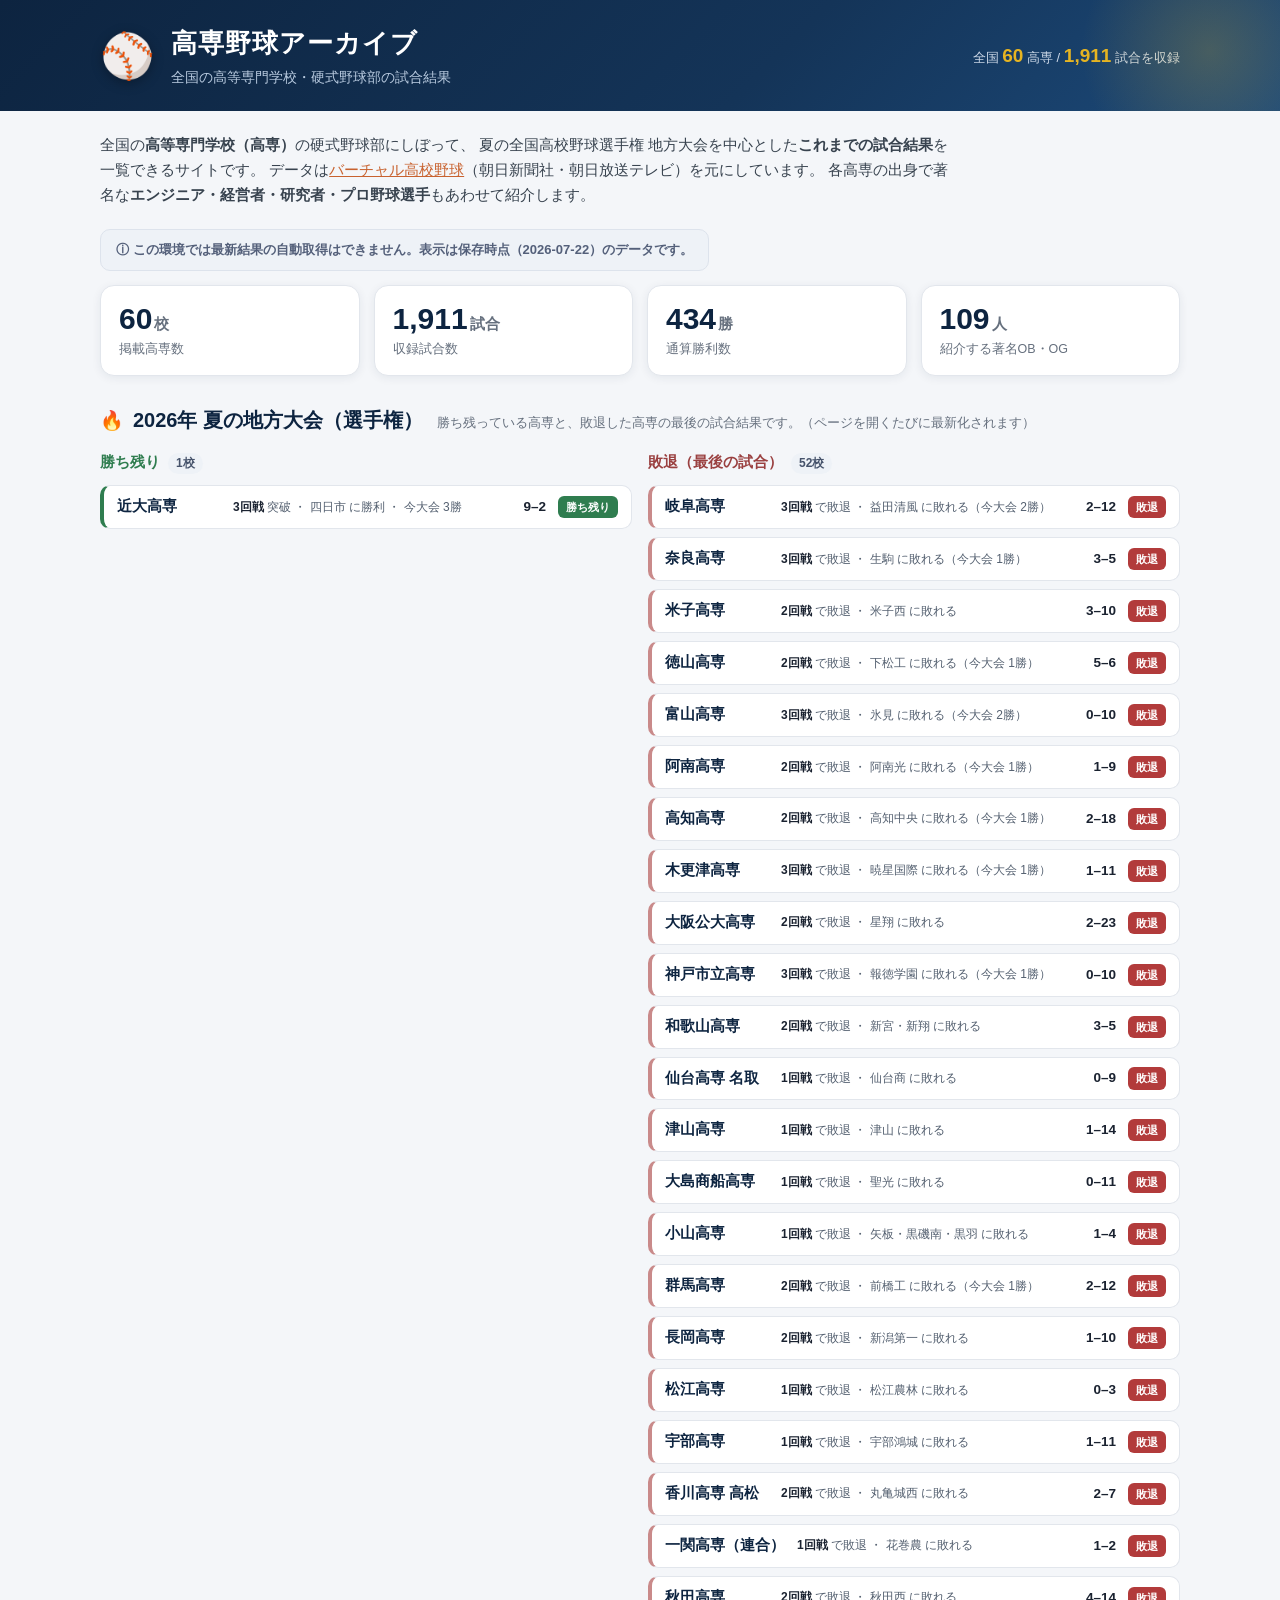
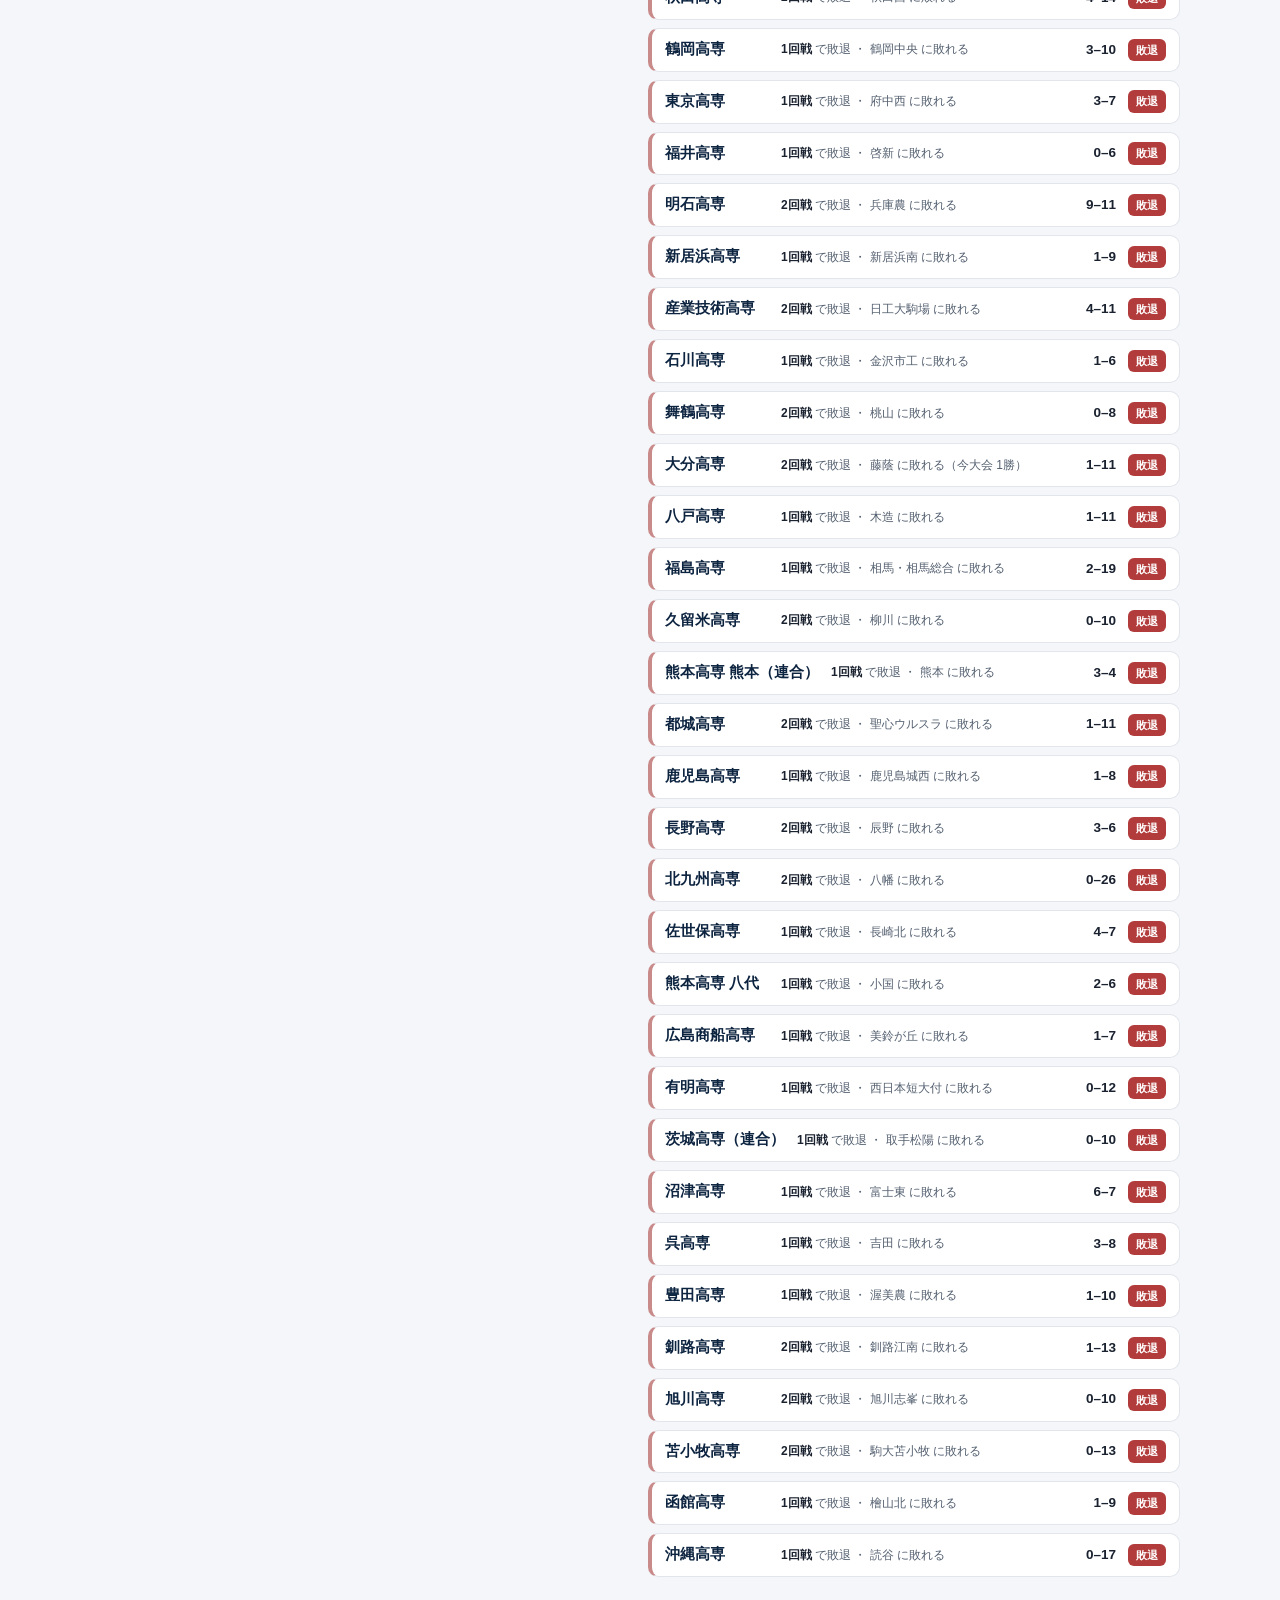
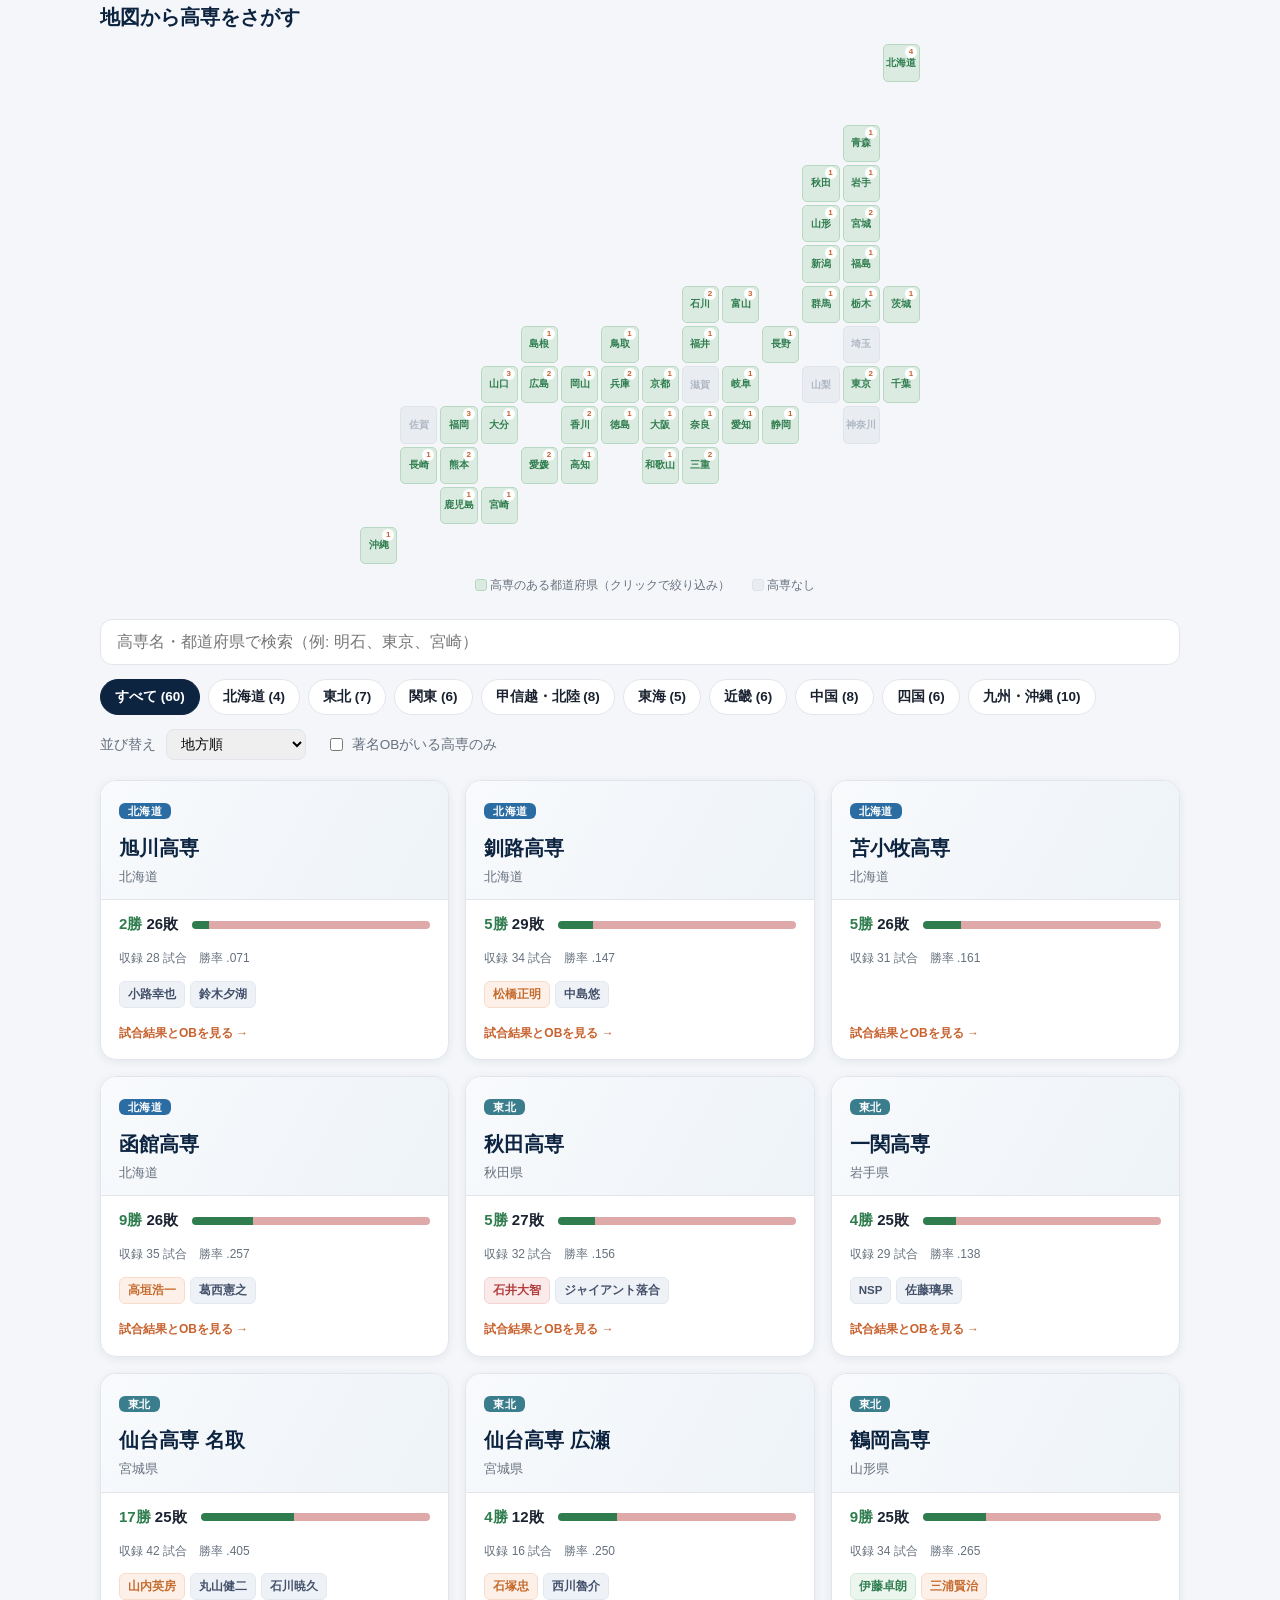
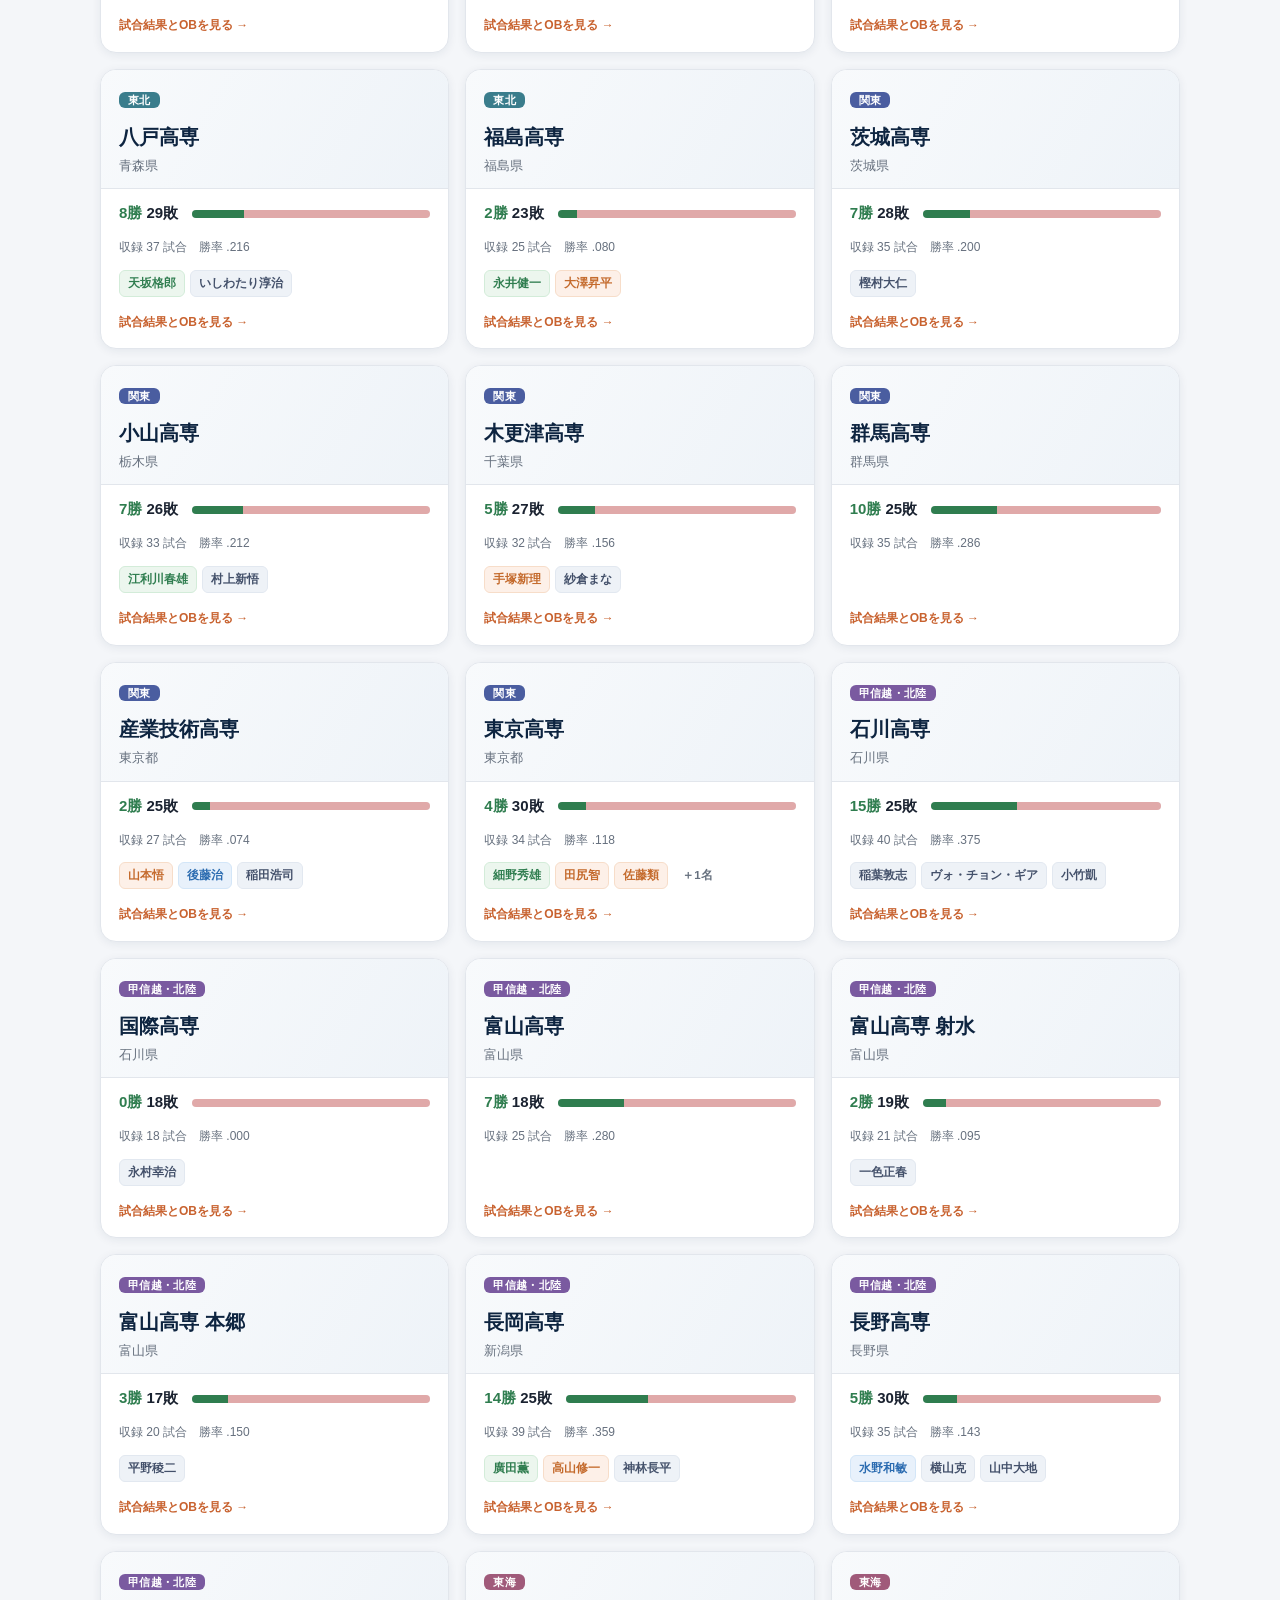
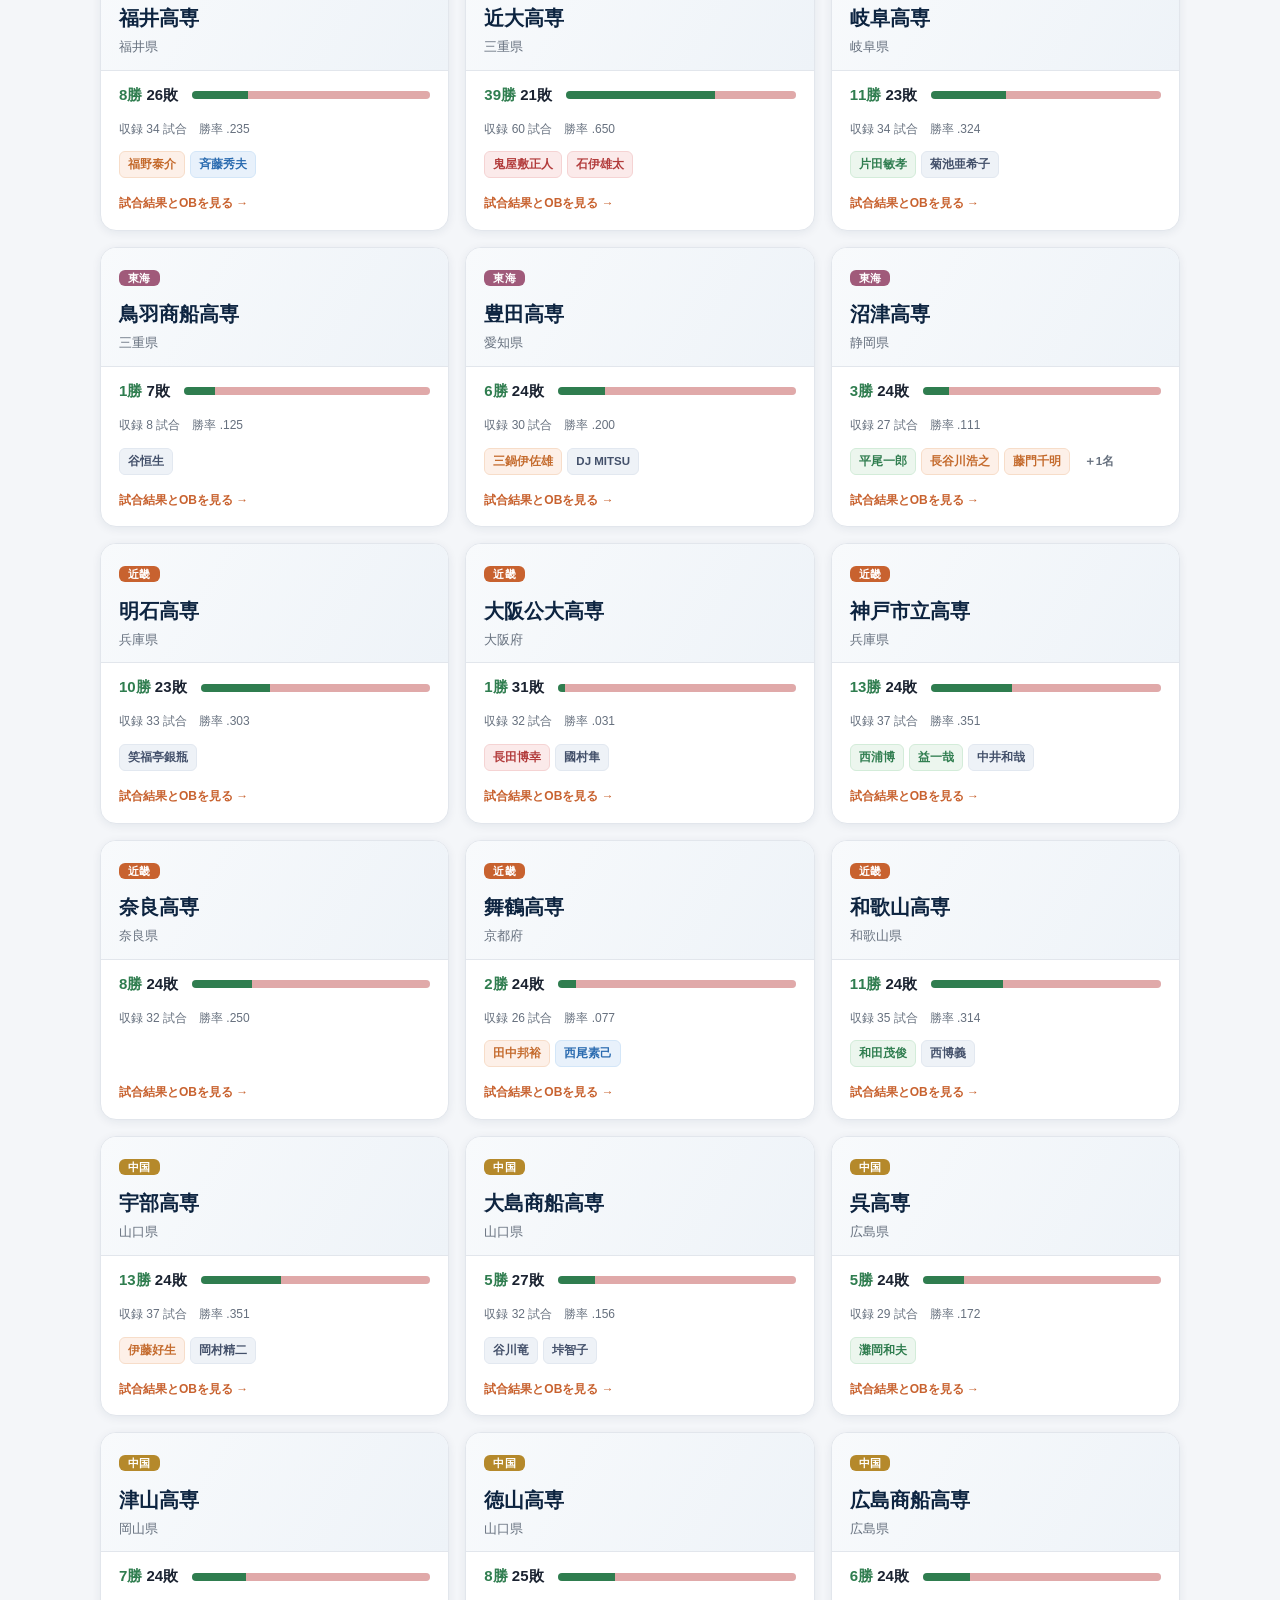
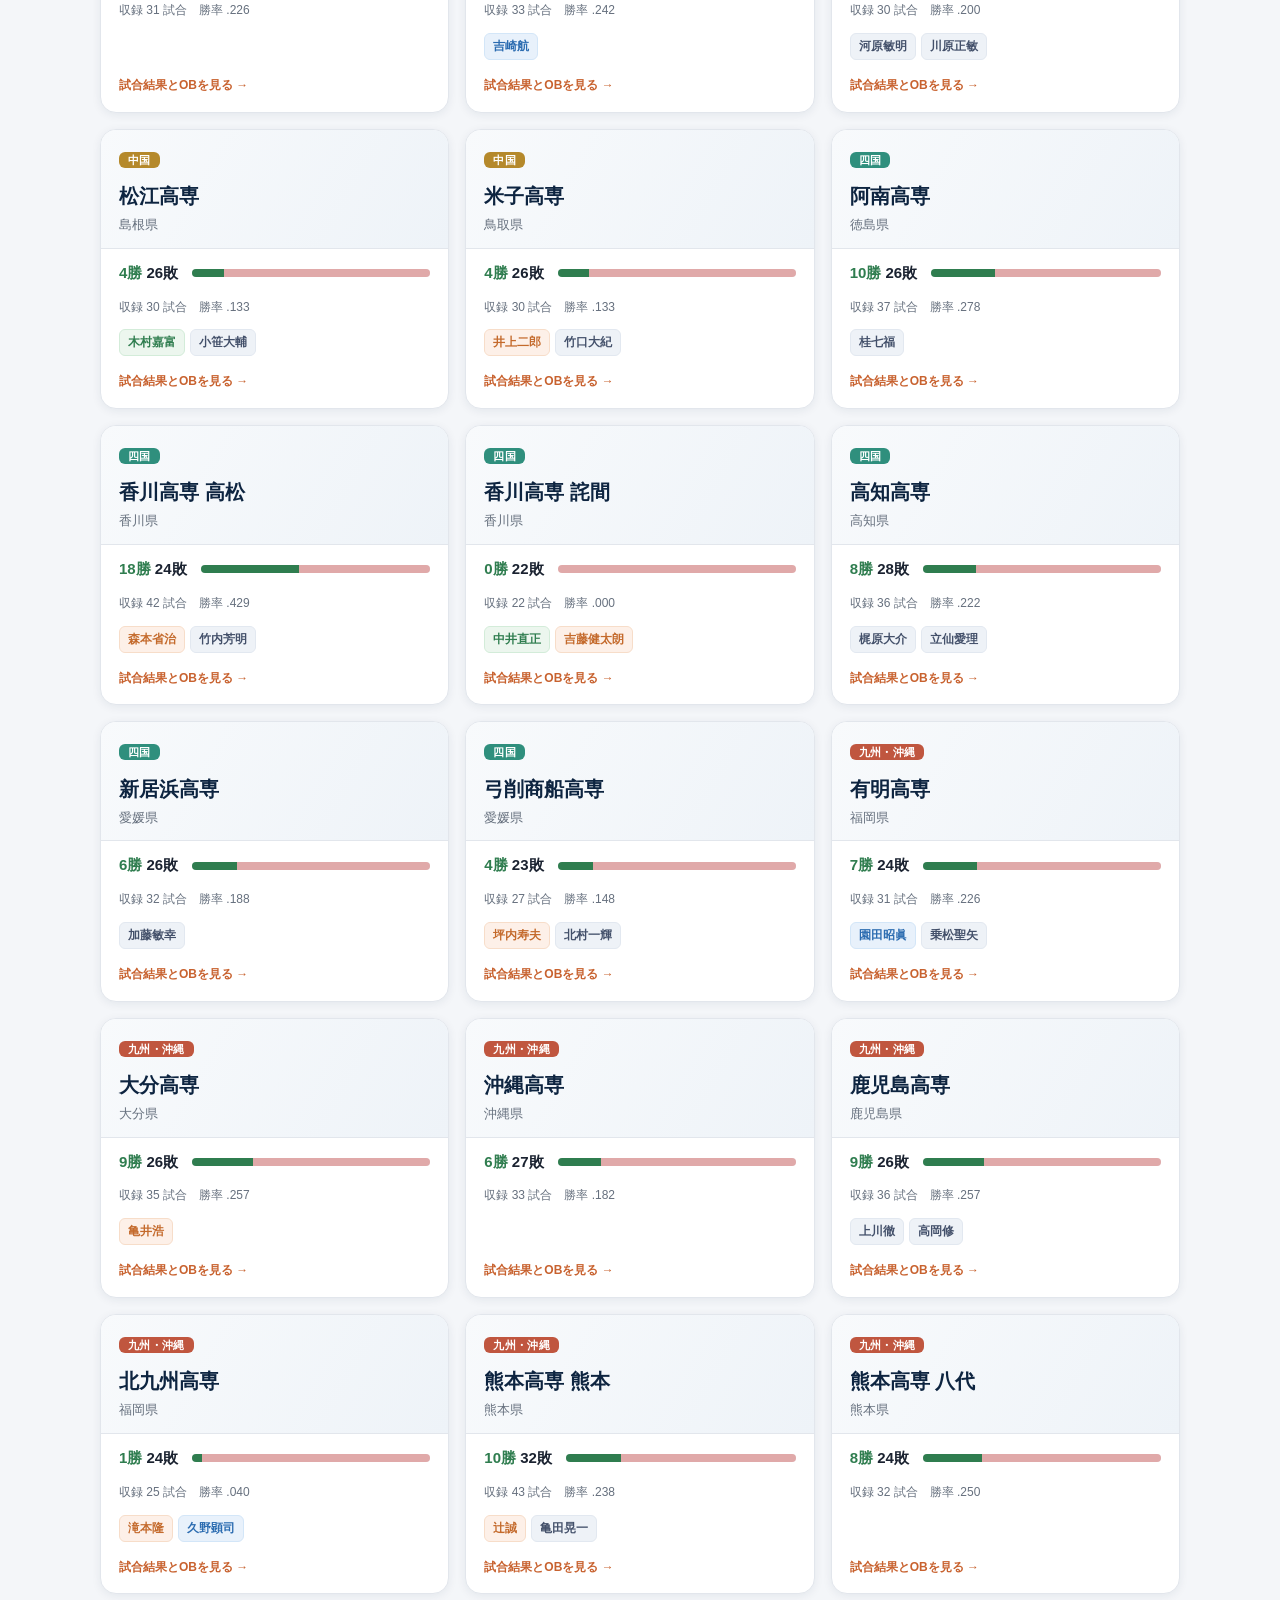
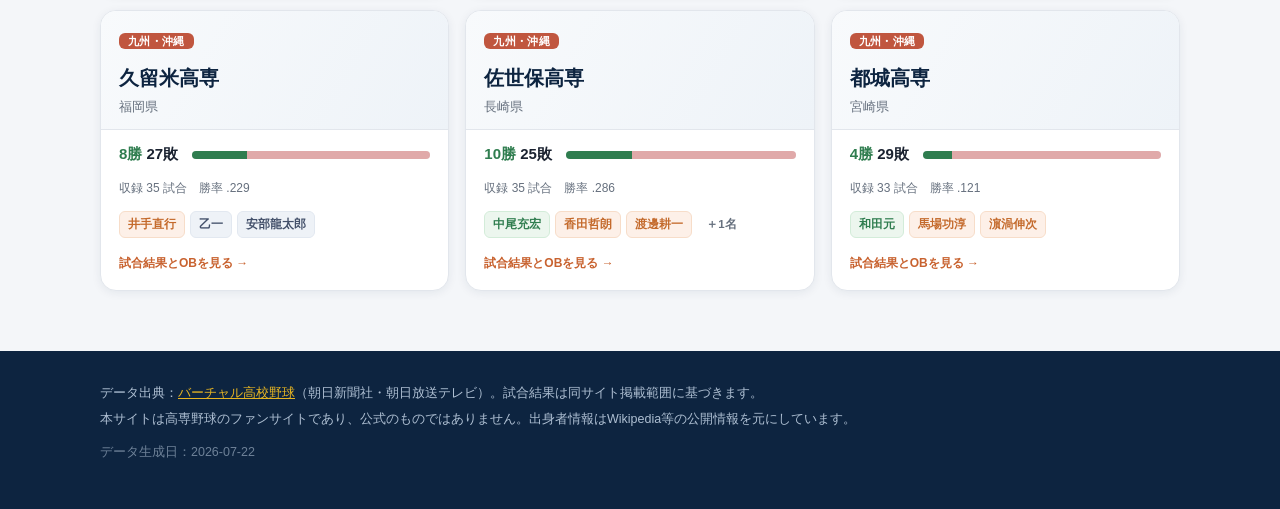
==== commit 56463ac8: "ライブ取得のバグ修正（JSONP callback）＋スナップショット最新化 「最新の試合結果を取得中…」から進まない不具合を修正。原因は school_record APIをcallbackパラメー" ====
--- a/site.html
+++ b/site.html
@@ -55,6 +55,7 @@
 .live-status{margin:16px 0 -4px;padding:9px 15px;border-radius:10px;font-size:13px;font-weight:700;display:inline-flex;align-items:center;gap:9px}
 .live-status.loading{background:#fff6ea;color:#a5601f;border:1px solid #f2dcbf}
 .live-status.done{background:#ecf6ee;color:#2f7d4f;border:1px solid #d3ecd9}
+.live-status.info{background:#eef2f7;color:#54607a;border:1px solid #dde3ec;font-weight:600}
 .live-status .ls-dot{width:9px;height:9px;border-radius:50%;background:var(--dirt);position:relative;flex:none}
 .live-status.loading .ls-dot{animation:pulse 1s ease-in-out infinite}
 @keyframes pulse{0%,100%{opacity:.35;transform:scale(.8)}50%{opacity:1;transform:scale(1.15)}}
@@ -352,7 +353,7 @@
 
 
 <script>
-window.KOSEN_DATA = {"generated": "2026-07-22", "source": "バーチャル高校野球 (vk.sportsbull.jp)", "schools": [{"id": "kushiro", "name": "釧路高専", "kana": "くしろ", "prefecture": "北海道", "region": "北海道", "slug": "nhokkaido", "source_ids": ["1292", "1493", "1505", "1508", "1519", "1521"], "live_ids": ["1292", "1508", "1519", "1521"], "team_names": ["厚岸翔洋・霧多布・羅臼・釧路高専", "標茶・厚岸翔洋・釧路高専", "釧路商・厚岸翔洋・弟子屈・釧路高専", "釧路商・霧多布・羅臼・釧路高専", "釧路高専", "釧路高専・釧路商・標茶・霧多布・厚岸翔洋"], "total_games": 34, "wins": 5, "loses": 29, "games": [{"game_id": "265405", "year": "2026", "date": "6/28", "season": "夏", "tournament": "選手権北北海道大会", "round": "2回戦", "team_name": "釧路高専", "opponent": "釧路江南", "score_self": "1", "score_opp": "13", "result": "lose"}, {"game_id": "264886", "year": "2026", "date": "5/12", "season": "春", "tournament": "春季北海道大会", "round": "釧根地区（ウインドヒル）　1回戦", "team_name": "釧路高専", "opponent": "釧路工・厚岸翔洋・標茶", "score_self": "1", "score_opp": "12", "result": "lose"}, {"game_id": "253253", "year": "2025", "date": "6/21", "season": "夏", "tournament": "選手権北北海道大会", "round": "釧根地区1回戦", "team_name": "釧路高専", "opponent": "別海", "score_self": "0", "score_opp": "18", "result": "lose"}, {"game_id": "252838", "year": "2025", "date": "5/12", "season": "春", "tournament": "春季北海道大会", "round": "2回戦", "team_name": "釧路高専・釧路商・標茶・霧多布・厚岸翔洋", "opponent": "釧路湖陵", "score_self": "1", "score_opp": "12", "result": "lose"}, {"game_id": "239735", "year": "2024", "date": "6/24", "season": "夏", "tournament": "選手権北北海道大会", "round": "釧根地区1回戦", "team_name": "釧路高専", "opponent": "武修館", "score_self": "1", "score_opp": "12", "result": "lose"}, {"game_id": "239057", "year": "2024", "date": "5/7", "season": "春", "tournament": "春季北海道大会", "round": "1回戦", "team_name": "釧路商・厚岸翔洋・弟子屈・釧路高専", "opponent": "釧路明輝", "score_self": "0", "score_opp": "10", "result": "lose"}, {"game_id": "247561", "year": "2024", "date": "9/29", "season": "秋", "tournament": "秋季北海道大会", "round": "2回戦", "team_name": "標茶・厚岸翔洋・釧路高専", "opponent": "釧路明輝・釧路商・弟子屈・霧多布", "score_self": "1", "score_opp": "9", "result": "lose"}, {"game_id": "227137", "year": "2023", "date": "6/25", "season": "夏", "tournament": "選手権北北海道大会", "round": "釧根地区2回戦", "team_name": "釧路高専", "opponent": "武修館", "score_self": "3", "score_opp": "14", "result": "lose"}, {"game_id": "226476", "year": "2023", "date": "5/9", "season": "春", "tournament": "春季北海道大会", "round": "1回戦", "team_name": "釧路高専", "opponent": "別海", "score_self": "2", "score_opp": "9", "result": "lose"}, {"game_id": "234012", "year": "2023", "date": "9/23", "season": "秋", "tournament": "秋季北海道大会", "round": "1回戦", "team_name": "釧路商・霧多布・羅臼・釧路高専", "opponent": "釧路北陽", "score_self": "0", "score_opp": "10", "result": "lose"}, {"game_id": "214855", "year": "2022", "date": "6/28", "season": "夏", "tournament": "選手権北北海道大会", "round": "釧根地区1回戦", "team_name": "釧路高専", "opponent": "根室", "score_self": "3", "score_opp": "10", "result": "lose"}, {"game_id": "214202", "year": "2022", "date": "5/10", "season": "春", "tournament": "春季北海道大会", "round": "1回戦", "team_name": "釧路高専", "opponent": "釧路明輝", "score_self": "0", "score_opp": "12", "result": "lose"}, {"game_id": "221242", "year": "2022", "date": "9/13", "season": "秋", "tournament": "秋季北海道大会", "round": "1回戦", "team_name": "厚岸翔洋・霧多布・羅臼・釧路高専", "opponent": "根室", "score_self": "0", "score_opp": "16", "result": "lose"}, {"game_id": "201513", "year": "2021", "date": "5/12", "season": "春", "tournament": "春季北海道大会", "round": "1回戦", "team_name": "釧路高専", "opponent": "釧路湖陵", "score_self": "4", "score_opp": "14", "result": "lose"}, {"game_id": "207549", "year": "2021", "date": "9/7", "season": "秋", "tournament": "秋季北海道大会", "round": "1回戦", "team_name": "釧路高専", "opponent": "釧路江南", "score_self": "0", "score_opp": "17", "result": "lose"}, {"game_id": "179673", "year": "2019", "date": "6/25", "season": "夏", "tournament": "全国高校野球選手権北北海道大会", "round": "釧根地区2回戦", "team_name": "釧路高専", "opponent": "釧路北陽", "score_self": "0", "score_opp": "17", "result": "lose"}, {"game_id": "166160", "year": "2018", "date": "6/26", "season": "夏", "tournament": "全国高校野球選手権北北海道大会", "round": "地区大会1回戦", "team_name": "釧路高専", "opponent": "標茶", "score_self": "11", "score_opp": "12", "result": "lose"}, {"game_id": "152764", "year": "2017", "date": "7/1", "season": "夏", "tournament": "全国高校野球選手権北北海道大会", "round": "地区大会2回戦", "team_name": "釧路高専", "opponent": "釧路北陽", "score_self": "0", "score_opp": "10", "result": "lose"}, {"game_id": "152629", "year": "2017", "date": "6/28", "season": "夏", "tournament": "全国高校野球選手権北北海道大会", "round": "地区大会1回戦", "team_name": "釧路高専", "opponent": "霧多布", "score_self": "10", "score_opp": "3", "result": "win"}, {"game_id": "138876", "year": "2016", "date": "6/28", "season": "夏", "tournament": "全国高校野球選手権北北海道大会", "round": "地区大会1回戦", "team_name": "釧路高専", "opponent": "中標津", "score_self": "0", "score_opp": "9", "result": "lose"}, {"game_id": "125909", "year": "2015", "date": "7/5", "season": "夏", "tournament": "全国高校野球選手権北北海道大会", "round": "地区大会代表決定戦", "team_name": "釧路高専", "opponent": "釧路工", "score_self": "3", "score_opp": "8", "result": "lose"}, {"game_id": "125622", "year": "2015", "date": "7/2", "season": "夏", "tournament": "全国高校野球選手権北北海道大会", "round": "地区大会2回戦", "team_name": "釧路高専", "opponent": "標茶", "score_self": "12", "score_opp": "9", "result": "win"}, {"game_id": "125540", "year": "2015", "date": "6/30", "season": "夏", "tournament": "全国高校野球選手権北北海道大会", "round": "地区大会1回戦", "team_name": "釧路高専", "opponent": "標津", "score_self": "9", "score_opp": "0", "result": "win"}, {"game_id": "111645", "year": "2014", "date": "6/25", "season": "夏", "tournament": "全国高校野球選手権北北海道大会", "round": "地区大会1回戦", "team_name": "釧路高専", "opponent": "阿霧釧東白", "score_self": "4", "score_opp": "5", "result": "lose"}, {"game_id": "100497", "year": "2013", "date": "6/28", "season": "夏", "tournament": "全国高校野球選手権北北海道大会", "round": "地区大会2回戦", "team_name": "釧路高専", "opponent": "弟子屈", "score_self": "5", "score_opp": "7", "result": "lose"}, {"game_id": "100333", "year": "2013", "date": "6/25", "season": "夏", "tournament": "全国高校野球選手権北北海道大会", "round": "地区大会1回戦", "team_name": "釧路高専", "opponent": "羅臼", "score_self": "3", "score_opp": "2", "result": "win"}, {"game_id": "54560", "year": "2012", "date": "6/26", "season": "夏", "tournament": "全国高校野球選手権北北海道大会", "round": "地区大会1回戦", "team_name": "釧路高専", "opponent": "武修館", "score_self": "2", "score_opp": "12", "result": "lose"}, {"game_id": "45814", "year": "2011", "date": "7/1", "season": "夏", "tournament": "全国高校野球選手権北北海道大会", "round": "地区大会2回戦", "team_name": "釧路高専", "opponent": "釧路工", "score_self": "4", "score_opp": "13", "result": "lose"}, {"game_id": "37117", "year": "2010", "date": "6/30", "season": "夏", "tournament": "全国高校野球選手権北北海道大会", "round": "地区大会1回戦", "team_name": "釧路高専", "opponent": "標津", "score_self": "3", "score_opp": "5", "result": "lose"}, {"game_id": "28365", "year": "2009", "date": "7/4", "season": "夏", "tournament": "全国高校野球選手権北北海道大会", "round": "地区大会2回戦", "team_name": "釧路高専", "opponent": "釧路北陽", "score_self": "5", "score_opp": "6", "result": "lose"}, {"game_id": "28307", "year": "2009", "date": "7/2", "season": "夏", "tournament": "全国高校野球選手権北北海道大会", "round": "地区大会1回戦", "team_name": "釧路高専", "opponent": "阿寒", "score_self": "18", "score_opp": "0", "result": "win"}, {"game_id": "19805", "year": "2008", "date": "6/23", "season": "夏", "tournament": "全国高校野球選手権北北海道大会", "round": "地区大会1回戦", "team_name": "釧路高専", "opponent": "釧路湖陵", "score_self": "0", "score_opp": "11", "result": "lose"}, {"game_id": "10751", "year": "2007", "date": "6/27", "season": "夏", "tournament": "全国高校野球選手権北北海道大会", "round": "1回戦", "team_name": "釧路高専", "opponent": "根室", "score_self": "6", "score_opp": "7", "result": "lose"}, {"game_id": "1517", "year": "2006", "date": "6/30", "season": "夏", "tournament": "全国高校野球選手権北北海道大会", "round": "1回戦", "team_name": "釧路高専", "opponent": "羅臼", "score_self": "8", "score_opp": "10", "result": "lose"}], "alumni": [{"name": "松橋正明", "field": "経営者", "description": "セブン銀行の社長を務めた経営者。"}, {"name": "中島悠", "field": "その他", "description": "ルービックキューブ競技者。世界選手権優勝の元世界記録保持者。"}]}, {"id": "asahikawa", "name": "旭川高専", "kana": "あさひかわ", "prefecture": "北海道", "region": "北海道", "slug": "nhokkaido", "source_ids": ["1312", "1506"], "live_ids": ["1312"], "team_names": ["富良野緑峰・上富良野・旭川高専", "旭川高専"], "total_games": 28, "wins": 2, "loses": 26, "games": [{"game_id": "265331", "year": "2026", "date": "6/26", "season": "夏", "tournament": "選手権北北海道大会", "round": "2回戦", "team_name": "旭川高専", "opponent": "旭川志峯", "score_self": "0", "score_opp": "10", "result": "lose"}, {"game_id": "264855", "year": "2026", "date": "5/10", "season": "春", "tournament": "春季北海道大会", "round": "旭川地区（旭川スタルヒン）　Aブロック2回戦", "team_name": "旭川高専", "opponent": "旭川工", "score_self": "1", "score_opp": "14", "result": "lose"}, {"game_id": "253317", "year": "2025", "date": "6/25", "season": "夏", "tournament": "選手権北北海道大会", "round": "旭川地区2回戦", "team_name": "旭川高専", "opponent": "旭川東", "score_self": "0", "score_opp": "18", "result": "lose"}, {"game_id": "252831", "year": "2025", "date": "5/12", "season": "春", "tournament": "春季北海道大会", "round": "3回戦", "team_name": "旭川高専", "opponent": "旭川北", "score_self": "0", "score_opp": "14", "result": "lose"}, {"game_id": "252683", "year": "2025", "date": "5/9", "season": "春", "tournament": "春季北海道大会", "round": "2回戦", "team_name": "旭川高専", "opponent": "旭川商", "score_self": "11", "score_opp": "4", "result": "win"}, {"game_id": "260111", "year": "2025", "date": "9/21", "season": "秋", "tournament": "秋季北海道大会", "round": "Bブロック2回戦", "team_name": "旭川高専", "opponent": "留萌", "score_self": "2", "score_opp": "12", "result": "lose"}, {"game_id": "239752", "year": "2024", "date": "6/25", "season": "夏", "tournament": "選手権北北海道大会", "round": "旭川地区1回戦", "team_name": "旭川高専", "opponent": "富良野", "score_self": "2", "score_opp": "12", "result": "lose"}, {"game_id": "239232", "year": "2024", "date": "5/11", "season": "春", "tournament": "春季北海道大会", "round": "2回戦", "team_name": "旭川高専", "opponent": "富良野", "score_self": "1", "score_opp": "17", "result": "lose"}, {"game_id": "247414", "year": "2024", "date": "9/28", "season": "秋", "tournament": "秋季北海道大会", "round": "Bブロック2回戦", "team_name": "旭川高専", "opponent": "旭川実", "score_self": "1", "score_opp": "14", "result": "lose"}, {"game_id": "227206", "year": "2023", "date": "6/28", "season": "夏", "tournament": "選手権北北海道大会", "round": "旭川地区2回戦", "team_name": "旭川高専", "opponent": "留萌", "score_self": "4", "score_opp": "9", "result": "lose"}, {"game_id": "234449", "year": "2023", "date": "9/30", "season": "秋", "tournament": "秋季北海道大会", "round": "Aブロック2回戦", "team_name": "富良野緑峰・上富良野・旭川高専", "opponent": "留萌", "score_self": "5", "score_opp": "15", "result": "lose"}, {"game_id": "214958", "year": "2022", "date": "6/30", "season": "夏", "tournament": "全国高校野球選手権北北海道大会", "round": "旭川地区2回戦", "team_name": "旭川高専", "opponent": "旭川明成", "score_self": "0", "score_opp": "12", "result": "lose"}, {"game_id": "202294", "year": "2021", "date": "7/1", "season": "夏", "tournament": "全国高校野球選手権北北海道大会", "round": "旭川地区2回戦", "team_name": "旭川高専", "opponent": "旭川東", "score_self": "0", "score_opp": "22", "result": "lose"}, {"game_id": "179820", "year": "2019", "date": "6/28", "season": "夏", "tournament": "全国高校野球選手権北北海道大会", "round": "旭川地区2回戦", "team_name": "旭川高専", "opponent": "旭川龍谷", "score_self": "0", "score_opp": "23", "result": "lose"}, {"game_id": "166157", "year": "2018", "date": "6/26", "season": "夏", "tournament": "全国高校野球選手権北北海道大会", "round": "地区大会1回戦", "team_name": "旭川高専", "opponent": "旭川東", "score_self": "7", "score_opp": "17", "result": "lose"}, {"game_id": "152757", "year": "2017", "date": "7/1", "season": "夏", "tournament": "全国高校野球選手権北北海道大会", "round": "地区大会代表決定戦", "team_name": "旭川高専", "opponent": "旭川実", "score_self": "1", "score_opp": "11", "result": "lose"}, {"game_id": "152655", "year": "2017", "date": "6/29", "season": "夏", "tournament": "全国高校野球選手権北北海道大会", "round": "地区大会2回戦", "team_name": "旭川高専", "opponent": "苫前商", "score_self": "25", "score_opp": "0", "result": "win"}, {"game_id": "138871", "year": "2016", "date": "6/28", "season": "夏", "tournament": "全国高校野球選手権北北海道大会", "round": "地区大会1回戦", "team_name": "旭川高専", "opponent": "旭川工", "score_self": "0", "score_opp": "9", "result": "lose"}, {"game_id": "125535", "year": "2015", "date": "6/30", "season": "夏", "tournament": "全国高校野球選手権北北海道大会", "round": "地区大会1回戦", "team_name": "旭川高専", "opponent": "留萌", "score_self": "4", "score_opp": "5", "result": "lose"}, {"game_id": "111941", "year": "2014", "date": "7/1", "season": "夏", "tournament": "全国高校野球選手権北北海道大会", "round": "地区大会1回戦", "team_name": "旭川高専", "opponent": "旭川農", "score_self": "5", "score_opp": "7", "result": "lose"}, {"game_id": "100361", "year": "2013", "date": "6/26", "season": "夏", "tournament": "全国高校野球選手権北北海道大会", "round": "地区大会1回戦", "team_name": "旭川高専", "opponent": "旭川商", "score_self": "3", "score_opp": "12", "result": "lose"}, {"game_id": "54580", "year": "2012", "date": "6/27", "season": "夏", "tournament": "全国高校野球選手権北北海道大会", "round": "地区大会1回戦", "team_name": "旭川高専", "opponent": "旭川凌雲", "score_self": "3", "score_opp": "4", "result": "lose"}, {"game_id": "45763", "year": "2011", "date": "6/29", "season": "夏", "tournament": "全国高校野球選手権北北海道大会", "round": "地区大会1回戦", "team_name": "旭川高専", "opponent": "旭川大", "score_self": "0", "score_opp": "1", "result": "lose"}, {"game_id": "37152", "year": "2010", "date": "7/1", "season": "夏", "tournament": "全国高校野球選手権北北海道大会", "round": "地区大会1回戦", "team_name": "旭川高専", "opponent": "旭川東", "score_self": "1", "score_opp": "6", "result": "lose"}, {"game_id": "28308", "year": "2009", "date": "7/2", "season": "夏", "tournament": "全国高校野球選手権北北海道大会", "round": "地区大会1回戦", "team_name": "旭川高専", "opponent": "旭川凌雲", "score_self": "1", "score_opp": "9", "result": "lose"}, {"game_id": "19875", "year": "2008", "date": "6/26", "season": "夏", "tournament": "全国高校野球選手権北北海道大会", "round": "地区大会1回戦", "team_name": "旭川高専", "opponent": "旭川北都商", "score_self": "3", "score_opp": "6", "result": "lose"}, {"game_id": "10744", "year": "2007", "date": "6/27", "season": "夏", "tournament": "全国高校野球選手権北北海道大会", "round": "1回戦", "team_name": "旭川高専", "opponent": "旭川大", "score_self": "0", "score_opp": "1", "result": "lose"}, {"game_id": "1450", "year": "2006", "date": "6/28", "season": "夏", "tournament": "全国高校野球選手権北北海道大会", "round": "1回戦", "team_name": "旭川高専", "opponent": "旭川東栄", "score_self": "1", "score_opp": "8", "result": "lose"}], "alumni": [{"name": "小路幸也", "field": "その他", "description": "小説家。「東京バンドワゴン」シリーズなどで知られる。"}, {"name": "鈴木夕湖", "field": "その他", "description": "カーリング選手。2018年平昌五輪銅メダル、2022年北京五輪銀メダル。"}]}, {"id": "hakodate", "name": "函館高専", "kana": "はこだて", "prefecture": "北海道", "region": "北海道", "slug": "shokkaido", "source_ids": ["2018"], "live_ids": ["2018"], "team_names": ["函館高専"], "total_games": 35, "wins": 9, "loses": 26, "games": [{"game_id": "265264", "year": "2026", "date": "6/21", "season": "夏", "tournament": "選手権南北海道大会", "round": "1回戦", "team_name": "函館高専", "opponent": "檜山北", "score_self": "1", "score_opp": "9", "result": "lose"}, {"game_id": "264834", "year": "2026", "date": "5/11", "season": "春", "tournament": "春季北海道大会", "round": "函館地区（テーオーオーシャン函館）　2回戦", "team_name": "函館高専", "opponent": "函館水産", "score_self": "8", "score_opp": "11", "result": "lose"}, {"game_id": "253257", "year": "2025", "date": "6/21", "season": "夏", "tournament": "選手権南北海道大会", "round": "函館地区1回戦", "team_name": "函館高専", "opponent": "函館西", "score_self": "3", "score_opp": "6", "result": "lose"}, {"game_id": "252621", "year": "2025", "date": "5/6", "season": "春", "tournament": "春季北海道大会", "round": "1回戦", "team_name": "函館高専", "opponent": "函館大柏稜", "score_self": "0", "score_opp": "11", "result": "lose"}, {"game_id": "260108", "year": "2025", "date": "9/21", "season": "秋", "tournament": "秋季北海道大会", "round": "Aブロック1回戦", "team_name": "函館高専", "opponent": "函館大有斗", "score_self": "0", "score_opp": "13", "result": "lose"}, {"game_id": "239704", "year": "2024", "date": "6/22", "season": "夏", "tournament": "選手権南北海道大会", "round": "函館地区1回戦", "team_name": "函館高専", "opponent": "函館工", "score_self": "2", "score_opp": "10", "result": "lose"}, {"game_id": "239100", "year": "2024", "date": "5/9", "season": "春", "tournament": "春季北海道大会", "round": "2回戦", "team_name": "函館高専", "opponent": "函館西", "score_self": "0", "score_opp": "24", "result": "lose"}, {"game_id": "247550", "year": "2024", "date": "9/29", "season": "秋", "tournament": "秋季北海道大会", "round": "Bブロック1回戦", "team_name": "函館高専", "opponent": "函館大柏稜", "score_self": "0", "score_opp": "12", "result": "lose"}, {"game_id": "227120", "year": "2023", "date": "6/24", "season": "夏", "tournament": "選手権南北海道大会", "round": "函館地区1回戦", "team_name": "函館高専", "opponent": "函館商", "score_self": "1", "score_opp": "11", "result": "lose"}, {"game_id": "234424", "year": "2023", "date": "9/30", "season": "秋", "tournament": "秋季北海道大会", "round": "Aブロック1回戦", "team_name": "函館高専", "opponent": "大野農・八雲・奥尻・上ノ国", "score_self": "3", "score_opp": "15", "result": "lose"}, {"game_id": "214738", "year": "2022", "date": "6/25", "season": "夏", "tournament": "全国高校野球選手権南北海道大会", "round": "函館地区1回戦", "team_name": "函館高専", "opponent": "江差", "score_self": "4", "score_opp": "9", "result": "lose"}, {"game_id": "202201", "year": "2021", "date": "6/30", "season": "夏", "tournament": "全国高校野球選手権南北海道大会", "round": "函館地区2回戦", "team_name": "函館高専", "opponent": "市函館", "score_self": "2", "score_opp": "4", "result": "lose"}, {"game_id": "179567", "year": "2019", "date": "6/22", "season": "夏", "tournament": "全国高校野球選手権南北海道大会", "round": "Aブロック1回戦", "team_name": "函館高専", "opponent": "函館稜北", "score_self": "2", "score_opp": "4", "result": "lose"}, {"game_id": "166078", "year": "2018", "date": "6/24", "season": "夏", "tournament": "全国高校野球選手権南北海道大会", "round": "地区大会1回戦", "team_name": "函館高専", "opponent": "檜山北", "score_self": "2", "score_opp": "3", "result": "lose"}, {"game_id": "152433", "year": "2017", "date": "6/24", "season": "夏", "tournament": "全国高校野球選手権南北海道大会", "round": "地区大会1回戦", "team_name": "函館高専", "opponent": "函館中部", "score_self": "5", "score_opp": "11", "result": "lose"}, {"game_id": "139046", "year": "2016", "date": "7/1", "season": "夏", "tournament": "全国高校野球選手権南北海道大会", "round": "地区大会2回戦", "team_name": "函館高専", "opponent": "函館大柏稜", "score_self": "1", "score_opp": "7", "result": "lose"}, {"game_id": "138916", "year": "2016", "date": "6/29", "season": "夏", "tournament": "全国高校野球選手権南北海道大会", "round": "地区大会1回戦", "team_name": "函館高専", "opponent": "森", "score_self": "2", "score_opp": "1", "result": "win"}, {"game_id": "125153", "year": "2015", "date": "6/22", "season": "夏", "tournament": "全国高校野球選手権南北海道大会", "round": "地区大会2回戦", "team_name": "函館高専", "opponent": "函館大柏稜", "score_self": "2", "score_opp": "6", "result": "lose"}, {"game_id": "111841", "year": "2014", "date": "6/29", "season": "夏", "tournament": "全国高校野球選手権南北海道大会", "round": "地区大会代表決定戦", "team_name": "函館高専", "opponent": "函館大有斗", "score_self": "1", "score_opp": "5", "result": "lose"}, {"game_id": "111726", "year": "2014", "date": "6/27", "season": "夏", "tournament": "全国高校野球選手権南北海道大会", "round": "地区大会3回戦", "team_name": "函館高専", "opponent": "函館商", "score_self": "4", "score_opp": "3", "result": "win"}, {"game_id": "111568", "year": "2014", "date": "6/22", "season": "夏", "tournament": "全国高校野球選手権南北海道大会", "round": "地区大会2回戦", "team_name": "函館高専", "opponent": "長万部", "score_self": "9", "score_opp": "2", "result": "win"}, {"game_id": "100450", "year": "2013", "date": "6/27", "season": "夏", "tournament": "全国高校野球選手権南北海道大会", "round": "地区大会3回戦", "team_name": "函館高専", "opponent": "ラ・サール", "score_self": "7", "score_opp": "12", "result": "lose"}, {"game_id": "100296", "year": "2013", "date": "6/24", "season": "夏", "tournament": "全国高校野球選手権南北海道大会", "round": "地区大会2回戦", "team_name": "函館高専", "opponent": "松前", "score_self": "6", "score_opp": "5", "result": "win"}, {"game_id": "57363", "year": "2012", "date": "7/17", "season": "夏", "tournament": "全国高校野球選手権南北海道大会", "round": "1回戦", "team_name": "函館高専", "opponent": "北海", "score_self": "0", "score_opp": "9", "result": "lose"}, {"game_id": "54683", "year": "2012", "date": "6/30", "season": "夏", "tournament": "全国高校野球選手権南北海道大会", "round": "地区大会代表決定戦", "team_name": "函館高専", "opponent": "松前", "score_self": "5", "score_opp": "4", "result": "win"}, {"game_id": "54634", "year": "2012", "date": "6/29", "season": "夏", "tournament": "全国高校野球選手権南北海道大会", "round": "地区大会3回戦", "team_name": "函館高専", "opponent": "八雲", "score_self": "11", "score_opp": "4", "result": "win"}, {"game_id": "54546", "year": "2012", "date": "6/26", "season": "夏", "tournament": "全国高校野球選手権南北海道大会", "round": "地区大会2回戦", "team_name": "函館高専", "opponent": "上磯", "score_self": "17", "score_opp": "1", "result": "win"}, {"game_id": "45688", "year": "2011", "date": "6/26", "season": "夏", "tournament": "全国高校野球選手権南北海道大会", "round": "地区大会2回戦", "team_name": "函館高専", "opponent": "江差", "score_self": "3", "score_opp": "5", "result": "lose"}, {"game_id": "37128", "year": "2010", "date": "6/30", "season": "夏", "tournament": "全国高校野球選手権南北海道大会", "round": "地区大会2回戦", "team_name": "函館高専", "opponent": "函館中部", "score_self": "0", "score_opp": "13", "result": "lose"}, {"game_id": "28173", "year": "2009", "date": "6/24", "season": "夏", "tournament": "全国高校野球選手権南北海道大会", "round": "地区大会2回戦", "team_name": "函館高専", "opponent": "函館商", "score_self": "5", "score_opp": "6", "result": "lose"}, {"game_id": "19936", "year": "2008", "date": "6/27", "season": "夏", "tournament": "全国高校野球選手権南北海道大会", "round": "地区大会3回戦", "team_name": "函館高専", "opponent": "知内", "score_self": "5", "score_opp": "9", "result": "lose"}, {"game_id": "19852", "year": "2008", "date": "6/25", "season": "夏", "tournament": "全国高校野球選手権南北海道大会", "round": "地区大会2回戦", "team_name": "函館高専", "opponent": "南茅部", "score_self": "19", "score_opp": "0", "result": "win"}, {"game_id": "10674", "year": "2007", "date": "6/24", "season": "夏", "tournament": "全国高校野球選手権南北海道大会", "round": "2回戦", "team_name": "函館高専", "opponent": "函館大柏稜", "score_self": "4", "score_opp": "15", "result": "lose"}, {"game_id": "1486", "year": "2006", "date": "6/29", "season": "夏", "tournament": "全国高校野球選手権南北海道大会", "round": "準決勝", "team_name": "函館高専", "opponent": "函館工", "score_self": "0", "score_opp": "2", "result": "lose"}, {"game_id": "1371", "year": "2006", "date": "6/25", "season": "夏", "tournament": "全国高校野球選手権南北海道大会", "round": "2回戦", "team_name": "函館高専", "opponent": "南茅部", "score_self": "12", "score_opp": "0", "result": "win"}], "alumni": [{"name": "高垣浩一", "field": "経営者", "description": "実業家。ソニーネットワークコミュニケーションズの経営に携わった。"}, {"name": "葛西憲之", "field": "その他", "description": "政治家。元弘前市長。"}]}, {"id": "tomakomai", "name": "苫小牧高専", "kana": "とまこまい", "prefecture": "北海道", "region": "北海道", "slug": "shokkaido", "source_ids": ["2073"], "live_ids": ["2073"], "team_names": ["苫小牧高専"], "total_games": 31, "wins": 5, "loses": 26, "games": [{"game_id": "265288", "year": "2026", "date": "6/23", "season": "夏", "tournament": "選手権南北海道大会", "round": "2回戦", "team_name": "苫小牧高専", "opponent": "駒大苫小牧", "score_self": "0", "score_opp": "13", "result": "lose"}, {"game_id": "264831", "year": "2026", "date": "5/10", "season": "春", "tournament": "春季北海道大会", "round": "室蘭地区（とましんスタジアム）　2回戦", "team_name": "苫小牧高専", "opponent": "伊達開来", "score_self": "3", "score_opp": "10", "result": "lose"}, {"game_id": "253292", "year": "2025", "date": "6/24", "season": "夏", "tournament": "選手権南北海道大会", "round": "室蘭地区1回戦", "team_name": "苫小牧高専", "opponent": "駒大苫小牧", "score_self": "0", "score_opp": "10", "result": "lose"}, {"game_id": "252829", "year": "2025", "date": "5/12", "season": "春", "tournament": "春季北海道大会", "round": "Aブロック2回戦", "team_name": "苫小牧高専", "opponent": "静内", "score_self": "1", "score_opp": "29", "result": "lose"}, {"game_id": "260411", "year": "2025", "date": "9/24", "season": "秋", "tournament": "秋季北海道大会", "round": "Aブロック2回戦", "team_name": "苫小牧高専", "opponent": "苫小牧西・富川・えりも", "score_self": "3", "score_opp": "13", "result": "lose"}, {"game_id": "239702", "year": "2024", "date": "6/22", "season": "夏", "tournament": "選手権南北海道大会", "round": "室蘭地区1回戦", "team_name": "苫小牧高専", "opponent": "北海道栄", "score_self": "0", "score_opp": "8", "result": "lose"}, {"game_id": "239239", "year": "2024", "date": "5/11", "season": "春", "tournament": "春季北海道大会", "round": "2回戦", "team_name": "苫小牧高専", "opponent": "苫小牧南", "score_self": "4", "score_opp": "8", "result": "lose"}, {"game_id": "247639", "year": "2024", "date": "10/2", "season": "秋", "tournament": "秋季北海道大会", "round": "Bブロック2回戦", "team_name": "苫小牧高専", "opponent": "苫小牧中央", "score_self": "1", "score_opp": "12", "result": "lose"}, {"game_id": "227187", "year": "2023", "date": "6/27", "season": "夏", "tournament": "選手権南北海道大会", "round": "室蘭地区2回戦", "team_name": "苫小牧高専", "opponent": "苫小牧工", "score_self": "1", "score_opp": "16", "result": "lose"}, {"game_id": "234570", "year": "2023", "date": "10/2", "season": "秋", "tournament": "秋季北海道大会", "round": "Aブロック2回戦", "team_name": "苫小牧高専", "opponent": "鵡川", "score_self": "0", "score_opp": "14", "result": "lose"}, {"game_id": "214911", "year": "2022", "date": "6/29", "season": "夏", "tournament": "全国高校野球選手権南北海道大会", "round": "室蘭地区2回戦", "team_name": "苫小牧高専", "opponent": "駒大苫小牧", "score_self": "0", "score_opp": "14", "result": "lose"}, {"game_id": "214766", "year": "2022", "date": "6/26", "season": "夏", "tournament": "全国高校野球選手権南北海道大会", "round": "室蘭地区1回戦", "team_name": "苫小牧高専", "opponent": "登別青嶺", "score_self": "10", "score_opp": "0", "result": "win"}, {"game_id": "201923", "year": "2021", "date": "6/27", "season": "夏", "tournament": "全国高校野球選手権南北海道大会", "round": "室蘭地区1回戦", "team_name": "苫小牧高専", "opponent": "室蘭清水丘", "score_self": "5", "score_opp": "11", "result": "lose"}, {"game_id": "179609", "year": "2019", "date": "6/23", "season": "夏", "tournament": "全国高校野球選手権南北海道大会", "round": "室蘭地区1回戦", "team_name": "苫小牧高専", "opponent": "室蘭東翔", "score_self": "2", "score_opp": "9", "result": "lose"}, {"game_id": "166081", "year": "2018", "date": "6/24", "season": "夏", "tournament": "全国高校野球選手権南北海道大会", "round": "地区大会1回戦", "team_name": "苫小牧高専", "opponent": "静内", "score_self": "1", "score_opp": "10", "result": "lose"}, {"game_id": "152600", "year": "2017", "date": "6/27", "season": "夏", "tournament": "全国高校野球選手権南北海道大会", "round": "地区大会1回戦", "team_name": "苫小牧高専", "opponent": "大谷室蘭", "score_self": "0", "score_opp": "9", "result": "lose"}, {"game_id": "138867", "year": "2016", "date": "6/28", "season": "夏", "tournament": "全国高校野球選手権南北海道大会", "round": "地区大会1回戦", "team_name": "苫小牧高専", "opponent": "北海道栄", "score_self": "1", "score_opp": "11", "result": "lose"}, {"game_id": "125531", "year": "2015", "date": "6/30", "season": "夏", "tournament": "全国高校野球選手権南北海道大会", "round": "地区大会1回戦", "team_name": "苫小牧高専", "opponent": "えりも", "score_self": "0", "score_opp": "5", "result": "lose"}, {"game_id": "111571", "year": "2014", "date": "6/22", "season": "夏", "tournament": "全国高校野球選手権南北海道大会", "round": "地区大会1回戦", "team_name": "苫小牧高専", "opponent": "苫小牧東", "score_self": "1", "score_opp": "9", "result": "lose"}, {"game_id": "100453", "year": "2013", "date": "6/27", "season": "夏", "tournament": "全国高校野球選手権南北海道大会", "round": "地区大会3回戦", "team_name": "苫小牧高専", "opponent": "苫小牧東", "score_self": "0", "score_opp": "8", "result": "lose"}, {"game_id": "100297", "year": "2013", "date": "6/24", "season": "夏", "tournament": "全国高校野球選手権南北海道大会", "round": "地区大会2回戦", "team_name": "苫小牧高専", "opponent": "富川", "score_self": "10", "score_opp": "0", "result": "win"}, {"game_id": "54590", "year": "2012", "date": "6/27", "season": "夏", "tournament": "全国高校野球選手権南北海道大会", "round": "地区大会1回戦", "team_name": "苫小牧高専", "opponent": "苫小牧工", "score_self": "1", "score_opp": "2", "result": "lose"}, {"game_id": "45716", "year": "2011", "date": "6/27", "season": "夏", "tournament": "全国高校野球選手権南北海道大会", "round": "地区大会2回戦", "team_name": "苫小牧高専", "opponent": "静内", "score_self": "3", "score_opp": "7", "result": "lose"}, {"game_id": "37184", "year": "2010", "date": "7/2", "season": "夏", "tournament": "全国高校野球選手権南北海道大会", "round": "地区大会代表決定戦", "team_name": "苫小牧高専", "opponent": "室蘭大谷", "score_self": "2", "score_opp": "9", "result": "lose"}, {"game_id": "37121", "year": "2010", "date": "6/30", "season": "夏", "tournament": "全国高校野球選手権南北海道大会", "round": "地区大会2回戦", "team_name": "苫小牧高専", "opponent": "登別大谷", "score_self": "4", "score_opp": "3", "result": "win"}, {"game_id": "37044", "year": "2010", "date": "6/27", "season": "夏", "tournament": "全国高校野球選手権南北海道大会", "round": "地区大会1回戦", "team_name": "苫小牧高専", "opponent": "穂別", "score_self": "14", "score_opp": "0", "result": "win"}, {"game_id": "28309", "year": "2009", "date": "7/2", "season": "夏", "tournament": "全国高校野球選手権南北海道大会", "round": "地区大会2回戦", "team_name": "苫小牧高専", "opponent": "白老東", "score_self": "1", "score_opp": "7", "result": "lose"}, {"game_id": "28201", "year": "2009", "date": "6/26", "season": "夏", "tournament": "全国高校野球選手権南北海道大会", "round": "地区大会1回戦", "team_name": "苫小牧高専", "opponent": "室蘭栄", "score_self": "6", "score_opp": "2", "result": "win"}, {"game_id": "19814", "year": "2008", "date": "6/24", "season": "夏", "tournament": "全国高校野球選手権南北海道大会", "round": "地区大会1回戦", "team_name": "苫小牧高専", "opponent": "伊達緑丘", "score_self": "0", "score_opp": "10", "result": "lose"}, {"game_id": "10686", "year": "2007", "date": "6/25", "season": "夏", "tournament": "全国高校野球選手権南北海道大会", "round": "1回戦", "team_name": "苫小牧高専", "opponent": "室蘭栄", "score_self": "2", "score_opp": "4", "result": "lose"}, {"game_id": "1489", "year": "2006", "date": "6/29", "season": "夏", "tournament": "全国高校野球選手権南北海道大会", "round": "2回戦", "team_name": "苫小牧高専", "opponent": "苫小牧工", "score_self": "3", "score_opp": "4", "result": "lose"}], "alumni": []}, {"id": "hachinohe", "name": "八戸高専", "kana": "はちのへ", "prefecture": "青森県", "region": "東北", "slug": "aomori", "source_ids": ["3048", "3114", "3116", "3119", "3122"], "live_ids": ["3048", "3116", "3119", "3122"], "team_names": ["八戸高専", "八戸高専・七戸・六ケ所・八戸商・百石・野辺地", "八戸高専・八戸商・百石・七戸・六ケ所・野辺地", "名久井農・八戸商・八戸高専", "名久井農・八戸商・百石・八戸高専"], "total_games": 37, "wins": 9, "loses": 28, "games": [{"game_id": "264702", "year": "2026", "date": "5/9", "season": "春", "tournament": "春季青森大会", "round": "1回戦", "team_name": "八戸高専", "opponent": "田名部", "score_self": "7", "score_opp": "14", "result": "lose"}, {"game_id": "263546", "year": "2026", "date": "4/18", "season": "春", "tournament": "春季青森大会", "round": "敗者復活1回戦", "team_name": "八戸高専", "opponent": "八戸西", "score_self": "0", "score_opp": "11", "result": "lose"}, {"game_id": "263181", "year": "2026", "date": "4/12", "season": "春", "tournament": "春季青森大会", "round": "ブロック大会", "team_name": "八戸高専", "opponent": "八戸", "score_self": "2", "score_opp": "12", "result": "lose"}, {"game_id": "255261", "year": "2025", "date": "7/13", "season": "夏", "tournament": "選手権青森大会", "round": "1回戦", "team_name": "八戸高専", "opponent": "大湊", "score_self": "5", "score_opp": "12", "result": "lose"}, {"game_id": "252729", "year": "2025", "date": "5/11", "season": "春", "tournament": "春季青森大会", "round": "2回戦", "team_name": "名久井農・八戸商・八戸高専", "opponent": "八戸工大二", "score_self": "1", "score_opp": "11", "result": "lose"}, {"game_id": "252646", "year": "2025", "date": "5/9", "season": "春", "tournament": "春季青森大会", "round": "1回戦", "team_name": "名久井農・八戸商・八戸高専", "opponent": "青森西", "score_self": "9", "score_opp": "0", "result": "win"}, {"game_id": "258227", "year": "2025", "date": "9/6", "season": "秋", "tournament": "秋季青森大会", "round": "1回戦", "team_name": "八戸高専", "opponent": "青森中央・青森東・松風塾", "score_self": "2", "score_opp": "4", "result": "lose"}, {"game_id": "240979", "year": "2024", "date": "7/10", "season": "夏", "tournament": "選手権青森大会", "round": "1回戦", "team_name": "八戸高専", "opponent": "八戸北", "score_self": "0", "score_opp": "10", "result": "lose"}, {"game_id": "239663", "year": "2024", "date": "5/10", "season": "春", "tournament": "春季青森大会", "round": "1回戦", "team_name": "八戸高専・七戸・六ケ所・八戸商・百石・野辺地", "opponent": "下山学園", "score_self": "1", "score_opp": "2", "result": "lose"}, {"game_id": "245006", "year": "2024", "date": "9/6", "season": "秋", "tournament": "秋季青森大会", "round": "1回戦", "team_name": "名久井農・八戸商・百石・八戸高専", "opponent": "柏木農・五所川原工科", "score_self": "0", "score_opp": "8", "result": "lose"}, {"game_id": "229589", "year": "2023", "date": "7/14", "season": "夏", "tournament": "選手権青森大会", "round": "1回戦", "team_name": "八戸高専", "opponent": "青森", "score_self": "3", "score_opp": "11", "result": "lose"}, {"game_id": "226635", "year": "2023", "date": "5/13", "season": "春", "tournament": "春季青森大会", "round": "2回戦", "team_name": "八戸高専", "opponent": "青森山田", "score_self": "0", "score_opp": "5", "result": "lose"}, {"game_id": "226387", "year": "2023", "date": "5/7", "season": "春", "tournament": "春季青森大会", "round": "1回戦", "team_name": "八戸高専", "opponent": "東奥学園", "score_self": "14", "score_opp": "13", "result": "win"}, {"game_id": "226344", "year": "2023", "date": "5/7", "season": "春", "tournament": "春季青森大会", "round": "1回戦", "team_name": "八戸高専", "opponent": "東奥学園", "score_self": "14", "score_opp": "13", "result": "win"}, {"game_id": "233477", "year": "2023", "date": "9/17", "season": "秋", "tournament": "秋季青森大会", "round": "2回戦", "team_name": "八戸高専・八戸商・百石・七戸・六ケ所・野辺地", "opponent": "三沢", "score_self": "4", "score_opp": "5", "result": "lose"}, {"game_id": "232406", "year": "2023", "date": "9/9", "season": "秋", "tournament": "秋季青森大会", "round": "1回戦", "team_name": "八戸高専・八戸商・百石・七戸・六ケ所・野辺地", "opponent": "青森北", "score_self": "12", "score_opp": "9", "result": "win"}, {"game_id": "216783", "year": "2022", "date": "7/12", "season": "夏", "tournament": "全国高校野球選手権青森大会", "round": "2回戦", "team_name": "八戸高専", "opponent": "八戸工大一", "score_self": "1", "score_opp": "11", "result": "lose"}, {"game_id": "216456", "year": "2022", "date": "7/11", "season": "夏", "tournament": "全国高校野球選手権青森大会", "round": "1回戦", "team_name": "八戸高専", "opponent": "八戸商・百石・八戸水産", "score_self": "9", "score_opp": "4", "result": "win"}, {"game_id": "204022", "year": "2021", "date": "7/13", "season": "夏", "tournament": "全国高校野球選手権青森大会", "round": "1回戦", "team_name": "八戸高専", "opponent": "黒石・黒石商", "score_self": "2", "score_opp": "13", "result": "lose"}, {"game_id": "180682", "year": "2019", "date": "7/10", "season": "夏", "tournament": "全国高校野球選手権青森大会", "round": "1回戦", "team_name": "八戸高専", "opponent": "五所川原工", "score_self": "1", "score_opp": "10", "result": "lose"}, {"game_id": "168856", "year": "2018", "date": "7/15", "season": "夏", "tournament": "全国高校野球選手権青森大会", "round": "3回戦", "team_name": "八戸高専", "opponent": "青森", "score_self": "0", "score_opp": "14", "result": "lose"}, {"game_id": "168238", "year": "2018", "date": "7/14", "season": "夏", "tournament": "全国高校野球選手権青森大会", "round": "2回戦", "team_name": "八戸高専", "opponent": "五所川原工", "score_self": "2", "score_opp": "1", "result": "win"}, {"game_id": "167667", "year": "2018", "date": "7/11", "season": "夏", "tournament": "全国高校野球選手権青森大会", "round": "1回戦", "team_name": "八戸高専", "opponent": "木造", "score_self": "7", "score_opp": "3", "result": "win"}, {"game_id": "155603", "year": "2017", "date": "7/17", "season": "夏", "tournament": "全国高校野球選手権青森大会", "round": "1回戦", "team_name": "八戸高専", "opponent": "八戸北", "score_self": "3", "score_opp": "11", "result": "lose"}, {"game_id": "139347", "year": "2016", "date": "7/9", "season": "夏", "tournament": "全国高校野球選手権青森大会", "round": "2回戦", "team_name": "八戸高専", "opponent": "八戸工大二", "score_self": "4", "score_opp": "9", "result": "lose"}, {"game_id": "126857", "year": "2015", "date": "7/12", "season": "夏", "tournament": "全国高校野球選手権青森大会", "round": "2回戦", "team_name": "八戸高専", "opponent": "五所川原工", "score_self": "0", "score_opp": "10", "result": "lose"}, {"game_id": "114360", "year": "2014", "date": "7/15", "season": "夏", "tournament": "全国高校野球選手権青森大会", "round": "2回戦", "team_name": "八戸高専", "opponent": "名久井農", "score_self": "9", "score_opp": "16", "result": "lose"}, {"game_id": "102237", "year": "2013", "date": "7/13", "season": "夏", "tournament": "全国高校野球選手権青森大会", "round": "2回戦", "team_name": "八戸高専", "opponent": "柏木農", "score_self": "0", "score_opp": "9", "result": "lose"}, {"game_id": "57521", "year": "2012", "date": "7/18", "season": "夏", "tournament": "全国高校野球選手権青森大会", "round": "3回戦", "team_name": "八戸高専", "opponent": "青森", "score_self": "5", "score_opp": "15", "result": "lose"}, {"game_id": "57276", "year": "2012", "date": "7/17", "season": "夏", "tournament": "全国高校野球選手権青森大会", "round": "2回戦", "team_name": "八戸高専", "opponent": "岩木", "score_self": "9", "score_opp": "3", "result": "win"}, {"game_id": "47979", "year": "2011", "date": "7/17", "season": "夏", "tournament": "全国高校野球選手権青森大会", "round": "2回戦", "team_name": "八戸高専", "opponent": "弘前東", "score_self": "1", "score_opp": "7", "result": "lose"}, {"game_id": "38705", "year": "2010", "date": "7/14", "season": "夏", "tournament": "全国高校野球選手権青森大会", "round": "2回戦", "team_name": "八戸高専", "opponent": "弘前工", "score_self": "1", "score_opp": "12", "result": "lose"}, {"game_id": "29990", "year": "2009", "date": "7/15", "season": "夏", "tournament": "全国高校野球選手権青森大会", "round": "2回戦", "team_name": "八戸高専", "opponent": "田子", "score_self": "3", "score_opp": "9", "result": "lose"}, {"game_id": "22611", "year": "2008", "date": "7/16", "season": "夏", "tournament": "全国高校野球選手権青森大会", "round": "3回戦", "team_name": "八戸高専", "opponent": "野辺地", "score_self": "4", "score_opp": "11", "result": "lose"}, {"game_id": "22363", "year": "2008", "date": "7/15", "season": "夏", "tournament": "全国高校野球選手権青森大会", "round": "2回戦", "team_name": "八戸高専", "opponent": "弘前工", "score_self": "2", "score_opp": "1", "result": "win"}, {"game_id": "11970", "year": "2007", "date": "7/14", "season": "夏", "tournament": "全国高校野球選手権青森大会", "round": "2回戦", "team_name": "八戸高専", "opponent": "十和田工", "score_self": "4", "score_opp": "9", "result": "lose"}, {"game_id": "3036", "year": "2006", "date": "7/15", "season": "夏", "tournament": "全国高校野球選手権青森大会", "round": "2回戦", "team_name": "八戸高専", "opponent": "三本木", "score_self": "4", "score_opp": "5", "result": "lose"}], "alumni": [{"name": "天坂格郎", "field": "研究者", "description": "青山学院大学名誉教授。元オペレーションズマネジメント＆ストラテジー学会会長。"}, {"name": "いしわたり淳治", "field": "その他", "description": "音楽プロデューサー・作詞家。元SUPERCARのメンバーで在学中にデビュー。"}]}, {"id": "ichinoseki", "name": "一関高専", "kana": "いちのせき", "prefecture": "岩手県", "region": "東北", "slug": "iwate", "source_ids": ["4008", "4188"], "live_ids": ["4008"], "team_names": ["一関高専", "一関高専・前沢・岩谷堂"], "total_games": 28, "wins": 4, "loses": 24, "games": [{"game_id": "263911", "year": "2026", "date": "4/25", "season": "春", "tournament": "春季岩手大会", "round": "地区予選1回戦", "team_name": "一関高専", "opponent": "一関二", "score_self": "0", "score_opp": "7", "result": "lose"}, {"game_id": "254942", "year": "2025", "date": "7/12", "season": "夏", "tournament": "選手権岩手大会", "round": "1回戦", "team_name": "一関高専", "opponent": "大船渡", "score_self": "1", "score_opp": "11", "result": "lose"}, {"game_id": "252201", "year": "2025", "date": "4/29", "season": "春", "tournament": "春季岩手大会", "round": "敗者復活1回戦", "team_name": "一関高専", "opponent": "水沢商", "score_self": "1", "score_opp": "11", "result": "lose"}, {"game_id": "251848", "year": "2025", "date": "4/26", "season": "春", "tournament": "春季岩手大会", "round": "地区予選1回戦", "team_name": "一関高専", "opponent": "水沢第一", "score_self": "0", "score_opp": "12", "result": "lose"}, {"game_id": "241448", "year": "2024", "date": "7/12", "season": "夏", "tournament": "全国高校野球選手権岩手大会", "round": "1回戦", "team_name": "一関高専", "opponent": "大東", "score_self": "0", "score_opp": "12", "result": "lose"}, {"game_id": "244628", "year": "2024", "date": "8/29", "season": "秋", "tournament": "秋季岩手大会", "round": "敗者復活1回戦", "team_name": "一関高専", "opponent": "千厩", "score_self": "3", "score_opp": "10", "result": "lose"}, {"game_id": "244315", "year": "2024", "date": "8/27", "season": "秋", "tournament": "秋季岩手大会", "round": "地区予選2回戦", "team_name": "一関高専", "opponent": "一関一", "score_self": "1", "score_opp": "8", "result": "lose"}, {"game_id": "229543", "year": "2023", "date": "7/14", "season": "夏", "tournament": "全国高校野球選手権岩手大会", "round": "2回戦", "team_name": "一関高専", "opponent": "盛岡三", "score_self": "0", "score_opp": "7", "result": "lose"}, {"game_id": "228409", "year": "2023", "date": "7/10", "season": "夏", "tournament": "全国高校野球選手権岩手大会", "round": "1回戦", "team_name": "一関高専", "opponent": "北上翔南", "score_self": "22", "score_opp": "1", "result": "win"}, {"game_id": "216318", "year": "2022", "date": "7/11", "season": "夏", "tournament": "全国高校野球選手権岩手大会", "round": "1回戦", "team_name": "一関高専", "opponent": "岩手", "score_self": "2", "score_opp": "9", "result": "lose"}, {"game_id": "203084", "year": "2021", "date": "7/8", "season": "夏", "tournament": "全国高校野球選手権岩手大会", "round": "1回戦", "team_name": "一関高専", "opponent": "伊保内", "score_self": "1", "score_opp": "2", "result": "lose"}, {"game_id": "181568", "year": "2019", "date": "7/13", "season": "夏", "tournament": "全国高校野球選手権岩手大会", "round": "2回戦", "team_name": "一関高専", "opponent": "花北青雲", "score_self": "0", "score_opp": "6", "result": "lose"}, {"game_id": "167317", "year": "2018", "date": "7/10", "season": "夏", "tournament": "全国高校野球選手権岩手大会", "round": "2回戦", "team_name": "一関高専", "opponent": "伊保内", "score_self": "1", "score_opp": "3", "result": "lose"}, {"game_id": "153087", "year": "2017", "date": "7/11", "season": "夏", "tournament": "全国高校野球選手権岩手大会", "round": "2回戦", "team_name": "一関高専", "opponent": "岩谷堂", "score_self": "2", "score_opp": "3", "result": "lose"}, {"game_id": "139866", "year": "2016", "date": "7/9", "season": "夏", "tournament": "全国高校野球選手権岩手大会", "round": "2回戦", "team_name": "一関高専", "opponent": "千厩", "score_self": "0", "score_opp": "10", "result": "lose"}, {"game_id": "127039", "year": "2015", "date": "7/12", "season": "夏", "tournament": "全国高校野球選手権岩手大会", "round": "2回戦", "team_name": "一関高専", "opponent": "遠野緑峰", "score_self": "2", "score_opp": "8", "result": "lose"}, {"game_id": "114423", "year": "2014", "date": "7/16", "season": "夏", "tournament": "全国高校野球選手権岩手大会", "round": "2回戦", "team_name": "一関高専", "opponent": "宮古工", "score_self": "1", "score_opp": "8", "result": "lose"}, {"game_id": "102746", "year": "2013", "date": "7/15", "season": "夏", "tournament": "全国高校野球選手権岩手大会", "round": "2回戦", "team_name": "一関高専", "opponent": "山田", "score_self": "1", "score_opp": "2", "result": "lose"}, {"game_id": "101587", "year": "2013", "date": "7/10", "season": "夏", "tournament": "全国高校野球選手権岩手大会", "round": "1回戦", "team_name": "一関高専", "opponent": "大迫", "score_self": "5", "score_opp": "2", "result": "win"}, {"game_id": "54934", "year": "2012", "date": "7/8", "season": "夏", "tournament": "全国高校野球選手権岩手大会", "round": "2回戦", "team_name": "一関高専", "opponent": "軽米", "score_self": "3", "score_opp": "5", "result": "lose"}, {"game_id": "47986", "year": "2011", "date": "7/17", "season": "夏", "tournament": "全国高校野球選手権岩手大会", "round": "2回戦", "team_name": "一関高専", "opponent": "黒沢尻北", "score_self": "3", "score_opp": "4", "result": "lose"}, {"game_id": "39778", "year": "2010", "date": "7/18", "season": "夏", "tournament": "全国高校野球選手権岩手大会", "round": "2回戦", "team_name": "一関高専", "opponent": "盛岡三", "score_self": "4", "score_opp": "11", "result": "lose"}, {"game_id": "29892", "year": "2009", "date": "7/15", "season": "夏", "tournament": "全国高校野球選手権岩手大会", "round": "2回戦", "team_name": "一関高専", "opponent": "久慈工", "score_self": "0", "score_opp": "10", "result": "lose"}, {"game_id": "20944", "year": "2008", "date": "7/11", "season": "夏", "tournament": "全国高校野球選手権岩手大会", "round": "1回戦", "team_name": "一関高専", "opponent": "大船渡", "score_self": "2", "score_opp": "7", "result": "lose"}, {"game_id": "12803", "year": "2007", "date": "7/17", "season": "夏", "tournament": "全国高校野球選手権岩手大会", "round": "3回戦", "team_name": "一関高専", "opponent": "釜石南", "score_self": "1", "score_opp": "8", "result": "lose"}, {"game_id": "12343", "year": "2007", "date": "7/16", "season": "夏", "tournament": "全国高校野球選手権岩手大会", "round": "2回戦", "team_name": "一関高専", "opponent": "雫石", "score_self": "10", "score_opp": "9", "result": "win"}, {"game_id": "11448", "year": "2007", "date": "7/13", "season": "夏", "tournament": "全国高校野球選手権岩手大会", "round": "1回戦", "team_name": "一関高専", "opponent": "胆沢", "score_self": "9", "score_opp": "1", "result": "win"}, {"game_id": "3823", "year": "2006", "date": "7/17", "season": "夏", "tournament": "全国高校野球選手権岩手大会", "round": "2回戦", "team_name": "一関高専", "opponent": "千厩", "score_self": "0", "score_opp": "2", "result": "lose"}], "alumni": [{"name": "NSP", "field": "その他", "description": "フォークグループ。一関高専在学中に結成された。"}, {"name": "佐藤璃果", "field": "その他", "description": "元乃木坂46メンバー（中退）。"}]}, {"id": "akita", "name": "秋田高専", "kana": "あきた", "prefecture": "秋田県", "region": "東北", "slug": "akita", "source_ids": ["5007"], "live_ids": ["5007"], "team_names": ["秋田高専"], "total_games": 32, "wins": 5, "loses": 27, "games": [{"game_id": "264703", "year": "2026", "date": "5/9", "season": "春", "tournament": "春季秋田大会", "round": "2回戦", "team_name": "秋田高専", "opponent": "秋田中央", "score_self": "0", "score_opp": "10", "result": "lose"}, {"game_id": "254923", "year": "2025", "date": "7/12", "season": "夏", "tournament": "選手権秋田大会", "round": "2回戦", "team_name": "秋田高専", "opponent": "大曲工", "score_self": "0", "score_opp": "6", "result": "lose"}, {"game_id": "251834", "year": "2025", "date": "5/14", "season": "春", "tournament": "春季秋田大会", "round": "2回戦", "team_name": "秋田高専", "opponent": "大館鳳鳴", "score_self": "0", "score_opp": "9", "result": "lose"}, {"game_id": "258277", "year": "2025", "date": "9/6", "season": "秋", "tournament": "秋季秋田大会", "round": "2回戦", "team_name": "秋田高専", "opponent": "能代松陽", "score_self": "0", "score_opp": "10", "result": "lose"}, {"game_id": "257896", "year": "2025", "date": "8/29", "season": "秋", "tournament": "秋季秋田大会", "round": "2回戦", "team_name": "秋田高専", "opponent": "能代", "score_self": "0", "score_opp": "5", "result": "lose"}, {"game_id": "240873", "year": "2024", "date": "7/12", "season": "夏", "tournament": "選手権秋田大会", "round": "2回戦", "team_name": "秋田高専", "opponent": "新屋", "score_self": "1", "score_opp": "8", "result": "lose"}, {"game_id": "239223", "year": "2024", "date": "5/11", "season": "春", "tournament": "春季秋田大会", "round": "2回戦", "team_name": "秋田高専", "opponent": "大曲農", "score_self": "1", "score_opp": "10", "result": "lose"}, {"game_id": "244844", "year": "2024", "date": "9/6", "season": "秋", "tournament": "秋季秋田大会", "round": "敗者復活1回戦", "team_name": "秋田高専", "opponent": "大曲農", "score_self": "3", "score_opp": "16", "result": "lose"}, {"game_id": "244686", "year": "2024", "date": "9/1", "season": "秋", "tournament": "秋季秋田大会", "round": "1回戦", "team_name": "秋田高専", "opponent": "湯沢翔北", "score_self": "0", "score_opp": "7", "result": "lose"}, {"game_id": "229248", "year": "2023", "date": "7/13", "season": "夏", "tournament": "全国高校野球選手権秋田大会", "round": "2回戦", "team_name": "秋田高専", "opponent": "大館鳳鳴", "score_self": "0", "score_opp": "10", "result": "lose"}, {"game_id": "232308", "year": "2023", "date": "9/9", "season": "秋", "tournament": "秋季秋田大会", "round": "2回戦", "team_name": "秋田高専", "opponent": "角館", "score_self": "0", "score_opp": "12", "result": "lose"}, {"game_id": "215705", "year": "2022", "date": "7/8", "season": "夏", "tournament": "全国高校野球選手権秋田大会", "round": "1回戦", "team_name": "秋田高専", "opponent": "大館国際", "score_self": "5", "score_opp": "11", "result": "lose"}, {"game_id": "204117", "year": "2021", "date": "7/13", "season": "夏", "tournament": "全国高校野球選手権秋田大会", "round": "2回戦", "team_name": "秋田高専", "opponent": "秋田", "score_self": "0", "score_opp": "11", "result": "lose"}, {"game_id": "203414", "year": "2021", "date": "7/10", "season": "夏", "tournament": "全国高校野球選手権秋田大会", "round": "1回戦", "team_name": "秋田高専", "opponent": "雄物川", "score_self": "10", "score_opp": "9", "result": "win"}, {"game_id": "181539", "year": "2019", "date": "7/13", "season": "夏", "tournament": "全国高校野球選手権秋田大会", "round": "2回戦", "team_name": "秋田高専", "opponent": "大館桂桜", "score_self": "2", "score_opp": "3", "result": "lose"}, {"game_id": "181017", "year": "2019", "date": "7/11", "season": "夏", "tournament": "全国高校野球選手権秋田大会", "round": "1回戦", "team_name": "秋田高専", "opponent": "由利工", "score_self": "2", "score_opp": "1", "result": "win"}, {"game_id": "169118", "year": "2018", "date": "7/16", "season": "夏", "tournament": "全国高校野球選手権秋田大会", "round": "2回戦", "team_name": "秋田高専", "opponent": "五城目", "score_self": "0", "score_opp": "5", "result": "lose"}, {"game_id": "154228", "year": "2017", "date": "7/13", "season": "夏", "tournament": "全国高校野球選手権秋田大会", "round": "1回戦", "team_name": "秋田高専", "opponent": "秋田", "score_self": "0", "score_opp": "7", "result": "lose"}, {"game_id": "140396", "year": "2016", "date": "7/12", "season": "夏", "tournament": "全国高校野球選手権秋田大会", "round": "1回戦", "team_name": "秋田高専", "opponent": "湯沢", "score_self": "4", "score_opp": "15", "result": "lose"}, {"game_id": "127848", "year": "2015", "date": "7/15", "season": "夏", "tournament": "全国高校野球選手権秋田大会", "round": "2回戦", "team_name": "秋田高専", "opponent": "秋田修英", "score_self": "0", "score_opp": "7", "result": "lose"}, {"game_id": "125447", "year": "2015", "date": "7/13", "season": "夏", "tournament": "全国高校野球選手権秋田大会", "round": "1回戦", "team_name": "秋田高専", "opponent": "大曲農太田", "score_self": "6", "score_opp": "0", "result": "win"}, {"game_id": "114780", "year": "2014", "date": "7/16", "season": "夏", "tournament": "全国高校野球選手権秋田大会", "round": "2回戦", "team_name": "秋田高専", "opponent": "大曲", "score_self": "2", "score_opp": "5", "result": "lose"}, {"game_id": "102892", "year": "2013", "date": "7/15", "season": "夏", "tournament": "全国高校野球選手権秋田大会", "round": "2回戦", "team_name": "秋田高専", "opponent": "能代松陽", "score_self": "0", "score_opp": "7", "result": "lose"}, {"game_id": "102108", "year": "2013", "date": "7/13", "season": "夏", "tournament": "全国高校野球選手権秋田大会", "round": "1回戦", "team_name": "秋田高専", "opponent": "大館工", "score_self": "4", "score_opp": "2", "result": "win"}, {"game_id": "56450", "year": "2012", "date": "7/16", "season": "夏", "tournament": "全国高校野球選手権秋田大会", "round": "2回戦", "team_name": "秋田高専", "opponent": "大曲工", "score_self": "0", "score_opp": "3", "result": "lose"}, {"game_id": "56202", "year": "2012", "date": "7/14", "season": "夏", "tournament": "全国高校野球選手権秋田大会", "round": "1回戦", "team_name": "秋田高専", "opponent": "横手城南", "score_self": "7", "score_opp": "3", "result": "win"}, {"game_id": "47329", "year": "2011", "date": "7/15", "season": "夏", "tournament": "全国高校野球選手権秋田大会", "round": "1回戦", "team_name": "秋田高専", "opponent": "五城目", "score_self": "2", "score_opp": "9", "result": "lose"}, {"game_id": "39940", "year": "2010", "date": "7/18", "season": "夏", "tournament": "全国高校野球選手権秋田大会", "round": "2回戦", "team_name": "秋田高専", "opponent": "明桜", "score_self": "4", "score_opp": "7", "result": "lose"}, {"game_id": "29174", "year": "2009", "date": "7/12", "season": "夏", "tournament": "全国高校野球選手権秋田大会", "round": "1回戦", "team_name": "秋田高専", "opponent": "由利工", "score_self": "1", "score_opp": "10", "result": "lose"}, {"game_id": "21638", "year": "2008", "date": "7/13", "season": "夏", "tournament": "全国高校野球選手権秋田大会", "round": "1回戦", "team_name": "秋田高専", "opponent": "矢島", "score_self": "5", "score_opp": "9", "result": "lose"}, {"game_id": "12240", "year": "2007", "date": "7/15", "season": "夏", "tournament": "全国高校野球選手権秋田大会", "round": "1回戦", "team_name": "秋田高専", "opponent": "横手", "score_self": "2", "score_opp": "9", "result": "lose"}, {"game_id": "3269", "year": "2006", "date": "7/16", "season": "夏", "tournament": "全国高校野球選手権秋田大会", "round": "1回戦", "team_name": "秋田高専", "opponent": "大館", "score_self": "0", "score_opp": "4", "result": "lose"}], "alumni": [{"name": "石井大智", "field": "プロ野球選手", "description": "プロ野球選手（投手）。阪神タイガース所属。"}, {"name": "ジャイアント落合", "field": "その他", "description": "総合格闘家・プロレスラー。"}]}, {"id": "tsuruoka", "name": "鶴岡高専", "kana": "つるおか", "prefecture": "山形県", "region": "東北", "slug": "yamagata", "source_ids": ["6055"], "live_ids": ["6055"], "team_names": ["鶴岡高専"], "total_games": 34, "wins": 9, "loses": 25, "games": [{"game_id": "264708", "year": "2026", "date": "5/9", "season": "春", "tournament": "春季山形大会", "round": "2回戦", "team_name": "鶴岡高専", "opponent": "高畠・南陽・長井工・左沢", "score_self": "5", "score_opp": "8", "result": "lose"}, {"game_id": "256110", "year": "2025", "date": "7/18", "season": "夏", "tournament": "選手権山形大会", "round": "3回戦", "team_name": "鶴岡高専", "opponent": "鶴岡東", "score_self": "0", "score_opp": "7", "result": "lose"}, {"game_id": "254657", "year": "2025", "date": "7/12", "season": "夏", "tournament": "選手権山形大会", "round": "2回戦", "team_name": "鶴岡高専", "opponent": "酒田東", "score_self": "3", "score_opp": "2", "result": "win"}, {"game_id": "252689", "year": "2025", "date": "5/9", "season": "春", "tournament": "春季山形大会", "round": "1回戦", "team_name": "鶴岡高専", "opponent": "山形南", "score_self": "2", "score_opp": "10", "result": "lose"}, {"game_id": "258234", "year": "2025", "date": "9/12", "season": "秋", "tournament": "秋季山形大会", "round": "1回戦", "team_name": "鶴岡高専", "opponent": "米沢中央", "score_self": "3", "score_opp": "13", "result": "lose"}, {"game_id": "241498", "year": "2024", "date": "7/13", "season": "夏", "tournament": "選手権山形大会", "round": "1回戦", "team_name": "鶴岡高専", "opponent": "山形商", "score_self": "3", "score_opp": "6", "result": "lose"}, {"game_id": "239046", "year": "2024", "date": "5/10", "season": "春", "tournament": "春季山形大会", "round": "1回戦", "team_name": "鶴岡高専", "opponent": "山形商", "score_self": "0", "score_opp": "11", "result": "lose"}, {"game_id": "247158", "year": "2024", "date": "9/24", "season": "秋", "tournament": "秋季山形大会", "round": "3回戦", "team_name": "鶴岡高専", "opponent": "東海大山形", "score_self": "0", "score_opp": "10", "result": "lose"}, {"game_id": "246500", "year": "2024", "date": "9/17", "season": "秋", "tournament": "秋季山形大会", "round": "2回戦", "team_name": "鶴岡高専", "opponent": "新庄北", "score_self": "12", "score_opp": "4", "result": "win"}, {"game_id": "228338", "year": "2023", "date": "7/10", "season": "夏", "tournament": "全国高校野球選手権山形大会", "round": "1回戦", "team_name": "鶴岡高専", "opponent": "米沢東", "score_self": "3", "score_opp": "7", "result": "lose"}, {"game_id": "233452", "year": "2023", "date": "9/17", "season": "秋", "tournament": "秋季山形大会", "round": "3回戦", "team_name": "鶴岡高専", "opponent": "山形中央", "score_self": "3", "score_opp": "7", "result": "lose"}, {"game_id": "216497", "year": "2022", "date": "7/11", "season": "夏", "tournament": "全国高校野球選手権山形大会", "round": "2回戦", "team_name": "鶴岡高専", "opponent": "米沢興譲館", "score_self": "3", "score_opp": "11", "result": "lose"}, {"game_id": "215914", "year": "2022", "date": "7/9", "season": "夏", "tournament": "全国高校野球選手権山形大会", "round": "1回戦", "team_name": "鶴岡高専", "opponent": "米沢東", "score_self": "7", "score_opp": "1", "result": "win"}, {"game_id": "203070", "year": "2021", "date": "7/8", "season": "夏", "tournament": "全国高校野球選手権山形大会", "round": "1回戦", "team_name": "鶴岡高専", "opponent": "長井", "score_self": "2", "score_opp": "4", "result": "lose"}, {"game_id": "181428", "year": "2019", "date": "7/12", "season": "夏", "tournament": "全国高校野球選手権山形大会", "round": "1回戦", "team_name": "鶴岡高専", "opponent": "酒田東", "score_self": "0", "score_opp": "13", "result": "lose"}, {"game_id": "169273", "year": "2018", "date": "7/16", "season": "夏", "tournament": "全国高校野球選手権山形大会", "round": "2回戦", "team_name": "鶴岡高専", "opponent": "酒田南", "score_self": "0", "score_opp": "10", "result": "lose"}, {"game_id": "167544", "year": "2018", "date": "7/14", "season": "夏", "tournament": "全国高校野球選手権山形大会", "round": "1回戦", "team_name": "鶴岡高専", "opponent": "山形東", "score_self": "9", "score_opp": "2", "result": "win"}, {"game_id": "154616", "year": "2017", "date": "7/14", "season": "夏", "tournament": "全国高校野球選手権山形大会", "round": "1回戦", "team_name": "鶴岡高専", "opponent": "米沢興譲館", "score_self": "5", "score_opp": "8", "result": "lose"}, {"game_id": "141323", "year": "2016", "date": "7/15", "season": "夏", "tournament": "全国高校野球選手権山形大会", "round": "3回戦", "team_name": "鶴岡高専", "opponent": "鶴岡東", "score_self": "0", "score_opp": "9", "result": "lose"}, {"game_id": "140482", "year": "2016", "date": "7/12", "season": "夏", "tournament": "全国高校野球選手権山形大会", "round": "2回戦", "team_name": "鶴岡高専", "opponent": "寒河江", "score_self": "7", "score_opp": "3", "result": "win"}, {"game_id": "140078", "year": "2016", "date": "7/10", "season": "夏", "tournament": "全国高校野球選手権山形大会", "round": "1回戦", "team_name": "鶴岡高専", "opponent": "小国", "score_self": "12", "score_opp": "1", "result": "win"}, {"game_id": "126728", "year": "2015", "date": "7/11", "season": "夏", "tournament": "全国高校野球選手権山形大会", "round": "1回戦", "team_name": "鶴岡高専", "opponent": "米沢工", "score_self": "6", "score_opp": "7", "result": "lose"}, {"game_id": "113369", "year": "2014", "date": "7/12", "season": "夏", "tournament": "全国高校野球選手権山形大会", "round": "1回戦", "team_name": "鶴岡高専", "opponent": "寒河江工", "score_self": "2", "score_opp": "3", "result": "lose"}, {"game_id": "102619", "year": "2013", "date": "7/14", "season": "夏", "tournament": "全国高校野球選手権山形大会", "round": "1回戦", "team_name": "鶴岡高専", "opponent": "酒田光陵", "score_self": "5", "score_opp": "8", "result": "lose"}, {"game_id": "57713", "year": "2012", "date": "7/19", "season": "夏", "tournament": "全国高校野球選手権山形大会", "round": "3回戦", "team_name": "鶴岡高専", "opponent": "酒田南", "score_self": "2", "score_opp": "10", "result": "lose"}, {"game_id": "57295", "year": "2012", "date": "7/17", "season": "夏", "tournament": "全国高校野球選手権山形大会", "round": "2回戦", "team_name": "鶴岡高専", "opponent": "寒河江工", "score_self": "4", "score_opp": "0", "result": "win"}, {"game_id": "56077", "year": "2012", "date": "7/14", "season": "夏", "tournament": "全国高校野球選手権山形大会", "round": "1回戦", "team_name": "鶴岡高専", "opponent": "庄内総合", "score_self": "9", "score_opp": "0", "result": "win"}, {"game_id": "48412", "year": "2011", "date": "7/18", "season": "夏", "tournament": "全国高校野球選手権山形大会", "round": "2回戦", "team_name": "鶴岡高専", "opponent": "米沢興譲館", "score_self": "0", "score_opp": "7", "result": "lose"}, {"game_id": "47612", "year": "2011", "date": "7/16", "season": "夏", "tournament": "全国高校野球選手権山形大会", "round": "1回戦", "team_name": "鶴岡高専", "opponent": "山添", "score_self": "11", "score_opp": "1", "result": "win"}, {"game_id": "39677", "year": "2010", "date": "7/18", "season": "夏", "tournament": "全国高校野球選手権山形大会", "round": "1回戦", "team_name": "鶴岡高専", "opponent": "東海大山形", "score_self": "0", "score_opp": "7", "result": "lose"}, {"game_id": "28673", "year": "2009", "date": "7/11", "season": "夏", "tournament": "全国高校野球選手権山形大会", "round": "1回戦", "team_name": "鶴岡高専", "opponent": "新庄北", "score_self": "0", "score_opp": "2", "result": "lose"}, {"game_id": "21340", "year": "2008", "date": "7/12", "season": "夏", "tournament": "全国高校野球選手権山形大会", "round": "1回戦", "team_name": "鶴岡高専", "opponent": "新庄北", "score_self": "3", "score_opp": "6", "result": "lose"}, {"game_id": "12179", "year": "2007", "date": "7/15", "season": "夏", "tournament": "全国高校野球選手権山形大会", "round": "1回戦", "team_name": "鶴岡高専", "opponent": "鶴岡南", "score_self": "4", "score_opp": "8", "result": "lose"}, {"game_id": "2691", "year": "2006", "date": "7/14", "season": "夏", "tournament": "全国高校野球選手権山形大会", "round": "1回戦", "team_name": "鶴岡高専", "opponent": "山形電波", "score_self": "0", "score_opp": "2", "result": "lose"}], "alumni": [{"name": "三浦賢治", "field": "経営者", "description": "システナの代表取締役社長。"}, {"name": "伊藤卓朗", "field": "研究者", "description": "生命科学者。"}]}, {"id": "sendai_n", "name": "仙台高専 名取", "kana": "せんだいなとり", "prefecture": "宮城県", "region": "東北", "slug": "miyagi", "source_ids": ["7067"], "live_ids": ["7067"], "team_names": ["仙台電波高専", "仙台高専名取"], "total_games": 43, "wins": 18, "loses": 25, "games": [{"game_id": "264301", "year": "2026", "date": "4/29", "season": "春", "tournament": "春季宮城大会", "round": "地区予選", "team_name": "仙台高専名取", "opponent": "角田", "score_self": "2", "score_opp": "9", "result": "lose"}, {"game_id": "264086", "year": "2026", "date": "4/26", "season": "春", "tournament": "春季宮城大会", "round": "地区予選", "team_name": "仙台高専名取", "opponent": "白石工", "score_self": "1", "score_opp": "9", "result": "lose"}, {"game_id": "255904", "year": "2025", "date": "7/16", "season": "夏", "tournament": "選手権宮城大会", "round": "2回戦", "team_name": "仙台高専名取", "opponent": "利府", "score_self": "0", "score_opp": "10", "result": "lose"}, {"game_id": "254790", "year": "2025", "date": "7/12", "season": "夏", "tournament": "選手権宮城大会", "round": "1回戦", "team_name": "仙台高専名取", "opponent": "黒川・古川黎明・迫桜・中新田", "score_self": "6", "score_opp": "5", "result": "win"}, {"game_id": "252463", "year": "2025", "date": "5/3", "season": "春", "tournament": "春季宮城大会", "round": "地区予選", "team_name": "仙台高専名取", "opponent": "白石", "score_self": "2", "score_opp": "9", "result": "lose"}, {"game_id": "252295", "year": "2025", "date": "4/29", "season": "春", "tournament": "春季宮城大会", "round": "地区予選", "team_name": "仙台高専名取", "opponent": "大河原産", "score_self": "11", "score_opp": "0", "result": "win"}, {"game_id": "251705", "year": "2025", "date": "4/23", "season": "春", "tournament": "春季宮城大会", "round": "地区予選", "team_name": "仙台高専名取", "opponent": "仙台城南", "score_self": "2", "score_opp": "9", "result": "lose"}, {"game_id": "242470", "year": "2024", "date": "7/15", "season": "夏", "tournament": "全国高校野球選手権宮城大会", "round": "3回戦", "team_name": "仙台高専名取", "opponent": "東陵", "score_self": "0", "score_opp": "10", "result": "lose"}, {"game_id": "241980", "year": "2024", "date": "7/14", "season": "夏", "tournament": "全国高校野球選手権宮城大会", "round": "2回戦", "team_name": "仙台高専名取", "opponent": "宮城広瀬", "score_self": "11", "score_opp": "4", "result": "win"}, {"game_id": "240849", "year": "2024", "date": "7/9", "season": "夏", "tournament": "全国高校野球選手権宮城大会", "round": "1回戦", "team_name": "仙台高専名取", "opponent": "泉館山", "score_self": "2", "score_opp": "1", "result": "win"}, {"game_id": "245773", "year": "2024", "date": "9/19", "season": "秋", "tournament": "秋季宮城大会", "round": "1回戦", "team_name": "仙台高専名取", "opponent": "聖和学園", "score_self": "3", "score_opp": "8", "result": "lose"}, {"game_id": "248187", "year": "2024", "date": "9/7", "season": "秋", "tournament": "秋季宮城大会", "round": "地区予選", "team_name": "仙台高専名取", "opponent": "宮城農", "score_self": "7", "score_opp": "3", "result": "win"}, {"game_id": "248171", "year": "2024", "date": "9/1", "season": "秋", "tournament": "秋季宮城大会", "round": "地区予選", "team_name": "仙台高専名取", "opponent": "仙台城南", "score_self": "0", "score_opp": "10", "result": "lose"}, {"game_id": "230124", "year": "2023", "date": "7/16", "season": "夏", "tournament": "全国高校野球選手権宮城大会", "round": "2回戦", "team_name": "仙台高専名取", "opponent": "塩釜", "score_self": "9", "score_opp": "14", "result": "lose"}, {"game_id": "228063", "year": "2023", "date": "7/12", "season": "夏", "tournament": "全国高校野球選手権宮城大会", "round": "1回戦", "team_name": "仙台高専名取", "opponent": "白石", "score_self": "7", "score_opp": "0", "result": "win"}, {"game_id": "218433", "year": "2022", "date": "7/19", "season": "夏", "tournament": "全国高校野球選手権宮城大会", "round": "3回戦", "team_name": "仙台高専名取", "opponent": "仙台育英", "score_self": "0", "score_opp": "12", "result": "lose"}, {"game_id": "217150", "year": "2022", "date": "7/14", "season": "夏", "tournament": "全国高校野球選手権宮城大会", "round": "2回戦", "team_name": "仙台高専名取", "opponent": "白石", "score_self": "5", "score_opp": "4", "result": "win"}, {"game_id": "215670", "year": "2022", "date": "7/8", "season": "夏", "tournament": "全国高校野球選手権宮城大会", "round": "1回戦", "team_name": "仙台高専名取", "opponent": "仙台二", "score_self": "6", "score_opp": "1", "result": "win"}, {"game_id": "204197", "year": "2021", "date": "7/13", "season": "夏", "tournament": "全国高校野球選手権宮城大会", "round": "3回戦", "team_name": "仙台高専名取", "opponent": "仙台城南", "score_self": "2", "score_opp": "12", "result": "lose"}, {"game_id": "203489", "year": "2021", "date": "7/10", "season": "夏", "tournament": "全国高校野球選手権宮城大会", "round": "2回戦", "team_name": "仙台高専名取", "opponent": "宮城農", "score_self": "4", "score_opp": "0", "result": "win"}, {"game_id": "183550", "year": "2019", "date": "7/20", "season": "夏", "tournament": "全国高校野球選手権宮城大会", "round": "3回戦", "team_name": "仙台高専名取", "opponent": "東北", "score_self": "1", "score_opp": "3", "result": "lose"}, {"game_id": "182154", "year": "2019", "date": "7/14", "season": "夏", "tournament": "全国高校野球選手権宮城大会", "round": "2回戦", "team_name": "仙台高専名取", "opponent": "鹿島台商・石巻北", "score_self": "10", "score_opp": "0", "result": "win"}, {"game_id": "169576", "year": "2018", "date": "7/18", "season": "夏", "tournament": "全国高校野球選手権宮城大会", "round": "2回戦", "team_name": "仙台高専名取", "opponent": "白石", "score_self": "1", "score_opp": "2", "result": "lose"}, {"game_id": "156775", "year": "2017", "date": "7/25", "season": "夏", "tournament": "全国高校野球選手権宮城大会", "round": "3回戦", "team_name": "仙台高専名取", "opponent": "富谷", "score_self": "0", "score_opp": "6", "result": "lose"}, {"game_id": "155031", "year": "2017", "date": "7/16", "season": "夏", "tournament": "全国高校野球選手権宮城大会", "round": "2回戦", "team_name": "仙台高専名取", "opponent": "涌谷", "score_self": "2", "score_opp": "1", "result": "win"}, {"game_id": "142765", "year": "2016", "date": "7/18", "season": "夏", "tournament": "全国高校野球選手権宮城大会", "round": "3回戦", "team_name": "仙台高専名取", "opponent": "仙台育英", "score_self": "0", "score_opp": "10", "result": "lose"}, {"game_id": "141683", "year": "2016", "date": "7/15", "season": "夏", "tournament": "全国高校野球選手権宮城大会", "round": "2回戦", "team_name": "仙台高専名取", "opponent": "蔵王", "score_self": "13", "score_opp": "1", "result": "win"}, {"game_id": "126025", "year": "2015", "date": "7/9", "season": "夏", "tournament": "全国高校野球選手権宮城大会", "round": "2回戦", "team_name": "仙台高専名取", "opponent": "志津川", "score_self": "3", "score_opp": "12", "result": "lose"}, {"game_id": "114598", "year": "2014", "date": "7/16", "season": "夏", "tournament": "全国高校野球選手権宮城大会", "round": "4回戦", "team_name": "仙台高専名取", "opponent": "佐沼", "score_self": "2", "score_opp": "3", "result": "lose"}, {"game_id": "113646", "year": "2014", "date": "7/13", "season": "夏", "tournament": "全国高校野球選手権宮城大会", "round": "3回戦", "team_name": "仙台高専名取", "opponent": "宮城水産", "score_self": "7", "score_opp": "1", "result": "win"}, {"game_id": "112533", "year": "2014", "date": "7/8", "season": "夏", "tournament": "全国高校野球選手権宮城大会", "round": "2回戦", "team_name": "仙台高専名取", "opponent": "柴田農林", "score_self": "6", "score_opp": "3", "result": "win"}, {"game_id": "112220", "year": "2014", "date": "7/6", "season": "夏", "tournament": "全国高校野球選手権宮城大会", "round": "1回戦", "team_name": "仙台高専名取", "opponent": "名取北", "score_self": "6", "score_opp": "1", "result": "win"}, {"game_id": "103353", "year": "2013", "date": "7/16", "season": "夏", "tournament": "全国高校野球選手権宮城大会", "round": "2回戦", "team_name": "仙台高専名取", "opponent": "石巻西", "score_self": "0", "score_opp": "4", "result": "lose"}, {"game_id": "55184", "year": "2012", "date": "7/10", "season": "夏", "tournament": "全国高校野球選手権宮城大会", "round": "2回戦", "team_name": "仙台高専名取", "opponent": "石巻商", "score_self": "0", "score_opp": "7", "result": "lose"}, {"game_id": "46711", "year": "2011", "date": "7/12", "season": "夏", "tournament": "全国高校野球選手権宮城大会", "round": "2回戦", "team_name": "仙台高専名取", "opponent": "石巻", "score_self": "0", "score_opp": "3", "result": "lose"}, {"game_id": "38643", "year": "2010", "date": "7/14", "season": "夏", "tournament": "全国高校野球選手権宮城大会", "round": "2回戦", "team_name": "仙台高専名取", "opponent": "宮城水産", "score_self": "2", "score_opp": "3", "result": "lose"}, {"game_id": "31699", "year": "2009", "date": "7/21", "season": "夏", "tournament": "全国高校野球選手権宮城大会", "round": "3回戦", "team_name": "仙台電波高専", "opponent": "聖和学園", "score_self": "0", "score_opp": "15", "result": "lose"}, {"game_id": "31057", "year": "2009", "date": "7/19", "season": "夏", "tournament": "全国高校野球選手権宮城大会", "round": "2回戦", "team_name": "仙台電波高専", "opponent": "名取", "score_self": "4", "score_opp": "1", "result": "win"}, {"game_id": "20701", "year": "2008", "date": "7/9", "season": "夏", "tournament": "全国高校野球選手権宮城大会", "round": "2回戦", "team_name": "仙台電波高専", "opponent": "仙台西", "score_self": "3", "score_opp": "4", "result": "lose"}, {"game_id": "13112", "year": "2007", "date": "7/17", "season": "夏", "tournament": "全国高校野球選手権宮城大会", "round": "2回戦", "team_name": "仙台電波高専", "opponent": "大河原商", "score_self": "1", "score_opp": "5", "result": "lose"}, {"game_id": "11397", "year": "2007", "date": "7/12", "season": "夏", "tournament": "全国高校野球選手権宮城大会", "round": "1回戦", "team_name": "仙台電波高専", "opponent": "松島", "score_self": "3", "score_opp": "2", "result": "win"}, {"game_id": "5836", "year": "2006", "date": "7/23", "season": "夏", "tournament": "全国高校野球選手権宮城大会", "round": "3回戦", "team_name": "仙台電波高専", "opponent": "宮城工", "score_self": "4", "score_opp": "8", "result": "lose"}, {"game_id": "3593", "year": "2006", "date": "7/16", "season": "夏", "tournament": "全国高校野球選手権宮城大会", "round": "2回戦", "team_name": "仙台電波高専", "opponent": "黒川", "score_self": "8", "score_opp": "2", "result": "win"}], "alumni": [{"name": "丸山健二", "field": "その他", "description": "小説家。芥川賞受賞作家。"}, {"name": "山内英房", "field": "経営者", "description": "やまやの代表取締役会長。"}, {"name": "石川暁久", "field": "その他", "description": "有人潜水調査船「しんかい6500」のパイロット。"}]}, {"id": "sendai_h", "name": "仙台高専 広瀬", "kana": "せんだいひろせ", "prefecture": "宮城県", "region": "東北", "slug": "miyagi", "source_ids": ["7076"], "live_ids": ["7076"], "team_names": ["仙台高専広瀬", "宮城高専"], "total_games": 16, "wins": 4, "loses": 12, "games": [{"game_id": "126043", "year": "2015", "date": "7/12", "season": "夏", "tournament": "選手権宮城大会", "round": "2回戦", "team_name": "仙台高専広瀬", "opponent": "気仙沼", "score_self": "0", "score_opp": "13", "result": "lose"}, {"game_id": "112530", "year": "2014", "date": "7/8", "season": "夏", "tournament": "選手権宮城大会", "round": "2回戦", "team_name": "仙台高専広瀬", "opponent": "宮城水産", "score_self": "1", "score_opp": "13", "result": "lose"}, {"game_id": "104017", "year": "2013", "date": "7/20", "season": "夏", "tournament": "選手権宮城大会", "round": "2回戦", "team_name": "仙台高専広瀬", "opponent": "仙台二", "score_self": "3", "score_opp": "12", "result": "lose"}, {"game_id": "55066", "year": "2012", "date": "7/9", "season": "夏", "tournament": "選手権宮城大会", "round": "1回戦", "team_name": "仙台高専広瀬", "opponent": "岩ケ崎", "score_self": "1", "score_opp": "8", "result": "lose"}, {"game_id": "46412", "year": "2011", "date": "7/11", "season": "夏", "tournament": "選手権宮城大会", "round": "2回戦", "team_name": "仙台高専広瀬", "opponent": "佐沼", "score_self": "0", "score_opp": "7", "result": "lose"}, {"game_id": "37849", "year": "2010", "date": "7/11", "season": "夏", "tournament": "選手権宮城大会", "round": "1回戦", "team_name": "仙台高専広瀬", "opponent": "角田", "score_self": "4", "score_opp": "6", "result": "lose"}, {"game_id": "31798", "year": "2009", "date": "7/23", "season": "夏", "tournament": "全国高校野球選手権宮城大会", "round": "3回戦", "team_name": "宮城高専", "opponent": "宮城農", "score_self": "3", "score_opp": "6", "result": "lose"}, {"game_id": "31699", "year": "2009", "date": "7/21", "season": "夏", "tournament": "選手権宮城大会", "round": "3回戦", "team_name": "仙台高専広瀬", "opponent": "聖和学園", "score_self": "0", "score_opp": "15", "result": "lose"}, {"game_id": "31057", "year": "2009", "date": "7/19", "season": "夏", "tournament": "選手権宮城大会", "round": "2回戦", "team_name": "仙台高専広瀬", "opponent": "名取", "score_self": "4", "score_opp": "1", "result": "win"}, {"game_id": "30516", "year": "2009", "date": "7/18", "season": "夏", "tournament": "全国高校野球選手権宮城大会", "round": "2回戦", "team_name": "宮城高専", "opponent": "上沼", "score_self": "10", "score_opp": "0", "result": "win"}, {"game_id": "29225", "year": "2009", "date": "7/12", "season": "夏", "tournament": "全国高校野球選手権宮城大会", "round": "1回戦", "team_name": "宮城高専", "opponent": "柴田農林川崎", "score_self": "6", "score_opp": "3", "result": "win"}, {"game_id": "32971", "year": "2009", "date": "9/20", "season": "秋", "tournament": "秋季宮城大会", "round": "2回戦", "team_name": "仙台高専広瀬", "opponent": "白石工", "score_self": "1", "score_opp": "8", "result": "lose"}, {"game_id": "32956", "year": "2009", "date": "9/19", "season": "秋", "tournament": "秋季宮城大会", "round": "1回戦", "team_name": "仙台高専広瀬", "opponent": "伊具", "score_self": "7", "score_opp": "6", "result": "win"}, {"game_id": "20852", "year": "2008", "date": "7/10", "season": "夏", "tournament": "全国高校野球選手権宮城大会", "round": "2回戦", "team_name": "宮城高専", "opponent": "仙台工", "score_self": "5", "score_opp": "6", "result": "lose"}, {"game_id": "11515", "year": "2007", "date": "7/13", "season": "夏", "tournament": "全国高校野球選手権宮城大会", "round": "1回戦", "team_name": "宮城高専", "opponent": "東北学院", "score_self": "2", "score_opp": "5", "result": "lose"}, {"game_id": "3525", "year": "2006", "date": "7/16", "season": "夏", "tournament": "全国高校野球選手権宮城大会", "round": "2回戦", "team_name": "宮城高専", "opponent": "名取北", "score_self": "2", "score_opp": "4", "result": "lose"}], "alumni": [{"name": "石塚忠", "field": "経営者", "description": "日揮ホールディングス代表取締役社長。高専出身の大企業トップは異例とされる。"}, {"name": "西川魯介", "field": "その他", "description": "漫画家。"}]}, {"id": "fukushima", "name": "福島高専", "kana": "ふくしま", "prefecture": "福島県", "region": "東北", "slug": "fukushima", "source_ids": ["8073", "8150"], "live_ids": ["8073", "8150"], "team_names": ["いわき総合・小名浜海星・平商・福島高専", "福島高専"], "total_games": 24, "wins": 2, "loses": 22, "games": [{"game_id": "254916", "year": "2025", "date": "7/12", "season": "夏", "tournament": "選手権福島大会", "round": "1回戦", "team_name": "福島高専", "opponent": "本宮", "score_self": "2", "score_opp": "16", "result": "lose"}, {"game_id": "252253", "year": "2025", "date": "4/29", "season": "春", "tournament": "春季福島大会", "round": "地区予選", "team_name": "いわき総合・小名浜海星・平商・福島高専", "opponent": "勿来工", "score_self": "1", "score_opp": "13", "result": "lose"}, {"game_id": "252080", "year": "2025", "date": "4/27", "season": "春", "tournament": "春季福島大会", "round": "地区予選", "team_name": "いわき総合・小名浜海星・平商・福島高専", "opponent": "いわき湯本", "score_self": "0", "score_opp": "8", "result": "lose"}, {"game_id": "258784", "year": "2025", "date": "9/13", "season": "秋", "tournament": "秋季福島大会", "round": "1回戦", "team_name": "福島高専", "opponent": "いわき湯本", "score_self": "0", "score_opp": "9", "result": "lose"}, {"game_id": "242036", "year": "2024", "date": "7/14", "season": "夏", "tournament": "選手権福島大会", "round": "1回戦", "team_name": "福島高専", "opponent": "帝京安積", "score_self": "0", "score_opp": "7", "result": "lose"}, {"game_id": "245742", "year": "2024", "date": "9/12", "season": "秋", "tournament": "秋季福島大会", "round": "1回戦", "team_name": "いわき総合・小名浜海星・平商・福島高専", "opponent": "郡山北工", "score_self": "0", "score_opp": "7", "result": "lose"}, {"game_id": "233341", "year": "2023", "date": "9/16", "season": "秋", "tournament": "秋季福島大会", "round": "1回戦", "team_name": "福島高専", "opponent": "小名浜海星", "score_self": "0", "score_opp": "8", "result": "lose"}, {"game_id": "203179", "year": "2021", "date": "7/8", "season": "夏", "tournament": "選手権福島大会", "round": "2回戦", "team_name": "福島高専", "opponent": "小高産業技術", "score_self": "2", "score_opp": "4", "result": "lose"}, {"game_id": "182373", "year": "2019", "date": "7/16", "season": "夏", "tournament": "選手権福島大会", "round": "2回戦", "team_name": "福島高専", "opponent": "帝京安積", "score_self": "0", "score_opp": "8", "result": "lose"}, {"game_id": "167851", "year": "2018", "date": "7/14", "season": "夏", "tournament": "選手権福島大会", "round": "3回戦", "team_name": "福島高専", "opponent": "平工", "score_self": "0", "score_opp": "8", "result": "lose"}, {"game_id": "166678", "year": "2018", "date": "7/9", "season": "夏", "tournament": "選手権福島大会", "round": "2回戦", "team_name": "福島高専", "opponent": "小高産業技術", "score_self": "4", "score_opp": "2", "result": "win"}, {"game_id": "153625", "year": "2017", "date": "7/9", "season": "夏", "tournament": "選手権福島大会", "round": "2回戦", "team_name": "福島高専", "opponent": "学法石川", "score_self": "1", "score_opp": "3", "result": "lose"}, {"game_id": "140812", "year": "2016", "date": "7/12", "season": "夏", "tournament": "選手権福島大会", "round": "2回戦", "team_name": "福島高専", "opponent": "福島", "score_self": "3", "score_opp": "4", "result": "lose"}, {"game_id": "127274", "year": "2015", "date": "7/13", "season": "夏", "tournament": "全国高校野球選手権福島大会", "round": "2回戦", "team_name": "福島高専", "opponent": "小高工", "score_self": "1", "score_opp": "11", "result": "lose"}, {"game_id": "114025", "year": "2014", "date": "7/14", "season": "夏", "tournament": "全国高校野球選手権福島大会", "round": "2回戦", "team_name": "福島高専", "opponent": "小高工", "score_self": "0", "score_opp": "5", "result": "lose"}, {"game_id": "102809", "year": "2013", "date": "7/15", "season": "夏", "tournament": "全国高校野球選手権福島大会", "round": "2回戦", "team_name": "福島高専", "opponent": "安積黎明", "score_self": "1", "score_opp": "2", "result": "lose"}, {"game_id": "56191", "year": "2012", "date": "7/14", "season": "夏", "tournament": "全国高校野球選手権福島大会", "round": "1回戦", "team_name": "福島高専", "opponent": "郡山", "score_self": "3", "score_opp": "10", "result": "lose"}, {"game_id": "47265", "year": "2011", "date": "7/14", "season": "夏", "tournament": "全国高校野球選手権福島大会", "round": "1回戦", "team_name": "福島高専", "opponent": "石川", "score_self": "1", "score_opp": "2", "result": "lose"}, {"game_id": "37457", "year": "2010", "date": "7/10", "season": "夏", "tournament": "全国高校野球選手権福島大会", "round": "1回戦", "team_name": "福島高専", "opponent": "須賀川", "score_self": "0", "score_opp": "10", "result": "lose"}, {"game_id": "29867", "year": "2009", "date": "7/14", "season": "夏", "tournament": "全国高校野球選手権福島大会", "round": "2回戦", "team_name": "福島高専", "opponent": "郡山北工", "score_self": "1", "score_opp": "8", "result": "lose"}, {"game_id": "21076", "year": "2008", "date": "7/11", "season": "夏", "tournament": "全国高校野球選手権福島大会", "round": "1回戦", "team_name": "福島高専", "opponent": "湯本", "score_self": "2", "score_opp": "7", "result": "lose"}, {"game_id": "11845", "year": "2007", "date": "7/14", "season": "夏", "tournament": "全国高校野球選手権福島大会", "round": "1回戦", "team_name": "福島高専", "opponent": "学法福島", "score_self": "3", "score_opp": "6", "result": "lose"}, {"game_id": "4745", "year": "2006", "date": "7/20", "season": "夏", "tournament": "全国高校野球選手権福島大会", "round": "2回戦", "team_name": "福島高専", "opponent": "安積", "score_self": "0", "score_opp": "4", "result": "lose"}, {"game_id": "2850", "year": "2006", "date": "7/16", "season": "夏", "tournament": "全国高校野球選手権福島大会", "round": "1回戦", "team_name": "福島高専", "opponent": "磐城二", "score_self": "1", "score_opp": "0", "result": "win"}], "alumni": [{"name": "大澤昇平", "field": "経営者", "description": "工学者・実業家。Daisy代表取締役CEO、元東京大学特任准教授。"}, {"name": "永井健一", "field": "研究者", "description": "群馬大学名誉教授。元日本機械学会機械力学・計測制御部門長。"}]}, {"id": "ibaraki", "name": "茨城高専", "kana": "いばらき", "prefecture": "茨城県", "region": "関東", "slug": "ibaraki", "source_ids": ["9010", "9172", "9234", "9237", "9245"], "live_ids": ["9010", "9234", "9237", "9245"], "team_names": ["東海・茨城高専", "茨城高専", "茨城高専・笠間", "茨城高専・那珂湊", "那珂湊・茨城高専"], "total_games": 34, "wins": 7, "loses": 27, "games": [{"game_id": "263269", "year": "2026", "date": "4/13", "season": "春", "tournament": "春季茨城大会", "round": "県北地区代表決定戦", "team_name": "那珂湊・茨城高専", "opponent": "日立一", "score_self": "0", "score_opp": "4", "result": "lose"}, {"game_id": "253569", "year": "2025", "date": "7/5", "season": "夏", "tournament": "選手権茨城大会", "round": "1回戦", "team_name": "茨城高専・笠間", "opponent": "太田西山", "score_self": "0", "score_opp": "11", "result": "lose"}, {"game_id": "258282", "year": "2025", "date": "9/6", "season": "秋", "tournament": "秋季茨城大会", "round": "県北地区1回戦", "team_name": "茨城高専・那珂湊", "opponent": "太田一", "score_self": "0", "score_opp": "21", "result": "lose"}, {"game_id": "257410", "year": "2025", "date": "8/19", "season": "秋", "tournament": "秋季茨城大会", "round": "県北地区2回戦", "team_name": "茨城高専・那珂湊", "opponent": "明秀日立", "score_self": "0", "score_opp": "20", "result": "lose"}, {"game_id": "240417", "year": "2024", "date": "7/7", "season": "夏", "tournament": "選手権茨城大会", "round": "1回戦", "team_name": "茨城高専", "opponent": "日立商", "score_self": "3", "score_opp": "4", "result": "lose"}, {"game_id": "237625", "year": "2024", "date": "4/13", "season": "春", "tournament": "春季茨城大会", "round": "県北地区代表決定戦", "team_name": "茨城高専", "opponent": "太田一", "score_self": "5", "score_opp": "8", "result": "lose"}, {"game_id": "237441", "year": "2024", "date": "4/11", "season": "春", "tournament": "春季茨城大会", "round": "県北地区予選1回戦", "team_name": "茨城高専", "opponent": "大子清流", "score_self": "9", "score_opp": "2", "result": "win"}, {"game_id": "229337", "year": "2023", "date": "7/15", "season": "夏", "tournament": "選手権茨城大会", "round": "2回戦", "team_name": "茨城高専", "opponent": "江戸川学園", "score_self": "0", "score_opp": "7", "result": "lose"}, {"game_id": "224932", "year": "2023", "date": "4/14", "season": "春", "tournament": "春季茨城大会", "round": "県北地区代表決定戦", "team_name": "茨城高専", "opponent": "茨城キリスト", "score_self": "0", "score_opp": "22", "result": "lose"}, {"game_id": "232930", "year": "2023", "date": "9/12", "season": "秋", "tournament": "秋季茨城大会", "round": "県北地区代表決定戦", "team_name": "茨城高専", "opponent": "太田一", "score_self": "0", "score_opp": "11", "result": "lose"}, {"game_id": "232776", "year": "2023", "date": "9/10", "season": "秋", "tournament": "秋季茨城大会", "round": "県北地区1回戦", "team_name": "茨城高専", "opponent": "勝田", "score_self": "4", "score_opp": "2", "result": "win"}, {"game_id": "231466", "year": "2023", "date": "8/21", "season": "秋", "tournament": "秋季茨城大会", "round": "県北地区1回戦", "team_name": "茨城高専", "opponent": "勝田工", "score_self": "4", "score_opp": "6", "result": "lose"}, {"game_id": "216028", "year": "2022", "date": "7/10", "season": "夏", "tournament": "選手権茨城大会", "round": "1回戦", "team_name": "茨城高専", "opponent": "日立工", "score_self": "0", "score_opp": "2", "result": "lose"}, {"game_id": "220454", "year": "2022", "date": "9/10", "season": "秋", "tournament": "秋季茨城大会", "round": "県北地区代表決定戦", "team_name": "茨城高専", "opponent": "太田一", "score_self": "1", "score_opp": "8", "result": "lose"}, {"game_id": "203406", "year": "2021", "date": "7/10", "season": "夏", "tournament": "全国高校野球選手権茨城大会", "round": "1回戦", "team_name": "茨城高専", "opponent": "牛久", "score_self": "3", "score_opp": "4", "result": "lose"}, {"game_id": "180494", "year": "2019", "date": "7/9", "season": "夏", "tournament": "全国高校野球選手権茨城大会", "round": "1回戦", "team_name": "茨城高専", "opponent": "伊奈", "score_self": "0", "score_opp": "5", "result": "lose"}, {"game_id": "166973", "year": "2018", "date": "7/9", "season": "夏", "tournament": "全国高校野球選手権茨城大会", "round": "1回戦", "team_name": "茨城高専", "opponent": "江戸川学園", "score_self": "0", "score_opp": "9", "result": "lose"}, {"game_id": "155047", "year": "2017", "date": "7/15", "season": "夏", "tournament": "全国高校野球選手権茨城大会", "round": "2回戦", "team_name": "茨城高専", "opponent": "つくば国際大", "score_self": "1", "score_opp": "6", "result": "lose"}, {"game_id": "153967", "year": "2017", "date": "7/11", "season": "夏", "tournament": "全国高校野球選手権茨城大会", "round": "1回戦", "team_name": "茨城高専", "opponent": "真壁", "score_self": "36", "score_opp": "0", "result": "win"}, {"game_id": "139758", "year": "2016", "date": "7/8", "season": "夏", "tournament": "全国高校野球選手権茨城大会", "round": "1回戦", "team_name": "茨城高専", "opponent": "鹿島学園", "score_self": "2", "score_opp": "7", "result": "lose"}, {"game_id": "127597", "year": "2015", "date": "7/15", "season": "夏", "tournament": "全国高校野球選手権茨城大会", "round": "3回戦", "team_name": "茨城高専", "opponent": "守谷", "score_self": "2", "score_opp": "3", "result": "lose"}, {"game_id": "126376", "year": "2015", "date": "7/10", "season": "夏", "tournament": "全国高校野球選手権茨城大会", "round": "2回戦", "team_name": "茨城高専", "opponent": "神栖", "score_self": "10", "score_opp": "3", "result": "win"}, {"game_id": "126095", "year": "2015", "date": "7/7", "season": "夏", "tournament": "全国高校野球選手権茨城大会", "round": "1回戦", "team_name": "茨城高専", "opponent": "結城一", "score_self": "4", "score_opp": "1", "result": "win"}, {"game_id": "113628", "year": "2014", "date": "7/13", "season": "夏", "tournament": "全国高校野球選手権茨城大会", "round": "2回戦", "team_name": "茨城高専", "opponent": "土浦三", "score_self": "3", "score_opp": "5", "result": "lose"}, {"game_id": "112586", "year": "2014", "date": "7/8", "season": "夏", "tournament": "全国高校野球選手権茨城大会", "round": "1回戦", "team_name": "茨城高専", "opponent": "笠間", "score_self": "3", "score_opp": "2", "result": "win"}, {"game_id": "101056", "year": "2013", "date": "7/8", "season": "夏", "tournament": "全国高校野球選手権茨城大会", "round": "1回戦", "team_name": "茨城高専", "opponent": "土浦工", "score_self": "4", "score_opp": "7", "result": "lose"}, {"game_id": "55137", "year": "2012", "date": "7/9", "season": "夏", "tournament": "全国高校野球選手権茨城大会", "round": "1回戦", "team_name": "茨城高専", "opponent": "岩瀬日大", "score_self": "3", "score_opp": "6", "result": "lose"}, {"game_id": "49018", "year": "2011", "date": "7/21", "season": "夏", "tournament": "全国高校野球選手権茨城大会", "round": "2回戦", "team_name": "茨城高専", "opponent": "竜ケ崎一", "score_self": "0", "score_opp": "7", "result": "lose"}, {"game_id": "38384", "year": "2010", "date": "7/13", "season": "夏", "tournament": "全国高校野球選手権茨城大会", "round": "1回戦", "team_name": "茨城高専", "opponent": "那珂", "score_self": "2", "score_opp": "3", "result": "lose"}, {"game_id": "30624", "year": "2009", "date": "7/18", "season": "夏", "tournament": "全国高校野球選手権茨城大会", "round": "2回戦", "team_name": "茨城高専", "opponent": "水戸葵陵", "score_self": "0", "score_opp": "10", "result": "lose"}, {"game_id": "21657", "year": "2008", "date": "7/13", "season": "夏", "tournament": "全国高校野球選手権茨城大会", "round": "2回戦", "team_name": "茨城高専", "opponent": "茨城キリスト", "score_self": "2", "score_opp": "3", "result": "lose"}, {"game_id": "12487", "year": "2007", "date": "7/16", "season": "夏", "tournament": "全国高校野球選手権茨城大会", "round": "2回戦", "team_name": "茨城高専", "opponent": "下館工", "score_self": "2", "score_opp": "9", "result": "lose"}, {"game_id": "10987", "year": "2007", "date": "7/8", "season": "夏", "tournament": "全国高校野球選手権茨城大会", "round": "1回戦", "team_name": "茨城高専", "opponent": "国際大千代田", "score_self": "10", "score_opp": "3", "result": "win"}, {"game_id": "2509", "year": "2006", "date": "7/13", "season": "夏", "tournament": "全国高校野球選手権茨城大会", "round": "1回戦", "team_name": "茨城高専", "opponent": "茨城キリスト", "score_self": "7", "score_opp": "18", "result": "lose"}], "alumni": [{"name": "樫村大仁", "field": "その他", "description": "プロバレーボール選手。日本代表経験のあるミドルブロッカー。"}]}, {"id": "oyama", "name": "小山高専", "kana": "おやま", "prefecture": "栃木県", "region": "関東", "slug": "tochigi", "source_ids": ["10026", "10130"], "live_ids": ["10026", "10130"], "team_names": ["壬生・小山高専・栃木農・足利南", "小山高専"], "total_games": 32, "wins": 7, "loses": 25, "games": [{"game_id": "263547", "year": "2026", "date": "4/19", "season": "春", "tournament": "春季栃木大会", "round": "2回戦", "team_name": "小山高専", "opponent": "佐野日大", "score_self": "0", "score_opp": "18", "result": "lose"}, {"game_id": "263174", "year": "2026", "date": "4/12", "season": "春", "tournament": "春季栃木大会", "round": "1回戦", "team_name": "小山高専", "opponent": "上三川", "score_self": "9", "score_opp": "8", "result": "win"}, {"game_id": "254782", "year": "2025", "date": "7/12", "season": "夏", "tournament": "選手権栃木大会", "round": "1回戦", "team_name": "小山高専", "opponent": "上三川", "score_self": "4", "score_opp": "7", "result": "lose"}, {"game_id": "251029", "year": "2025", "date": "4/12", "season": "春", "tournament": "春季栃木大会", "round": "1回戦", "team_name": "壬生・小山高専・栃木農・足利南", "opponent": "石橋", "score_self": "1", "score_opp": "23", "result": "lose"}, {"game_id": "260147", "year": "2025", "date": "9/21", "season": "秋", "tournament": "秋季栃木大会", "round": "2回戦", "team_name": "小山高専", "opponent": "小山", "score_self": "5", "score_opp": "9", "result": "lose"}, {"game_id": "242947", "year": "2024", "date": "7/18", "season": "夏", "tournament": "選手権栃木大会", "round": "2回戦", "team_name": "小山高専", "opponent": "栃木工", "score_self": "1", "score_opp": "8", "result": "lose"}, {"game_id": "241876", "year": "2024", "date": "7/14", "season": "夏", "tournament": "選手権栃木大会", "round": "1回戦", "team_name": "小山高専", "opponent": "栃木翔南", "score_self": "13", "score_opp": "3", "result": "win"}, {"game_id": "237267", "year": "2024", "date": "4/6", "season": "春", "tournament": "春季栃木大会", "round": "2回戦", "team_name": "小山高専", "opponent": "鹿沼商工", "score_self": "1", "score_opp": "8", "result": "lose"}, {"game_id": "246640", "year": "2024", "date": "9/21", "season": "秋", "tournament": "秋季栃木大会", "round": "2回戦", "team_name": "壬生・小山高専・栃木農・足利南", "opponent": "那須拓陽", "score_self": "0", "score_opp": "6", "result": "lose"}, {"game_id": "245821", "year": "2024", "date": "9/15", "season": "秋", "tournament": "秋季栃木大会", "round": "1回戦", "team_name": "壬生・小山高専・栃木農・足利南", "opponent": "高根沢", "score_self": "12", "score_opp": "0", "result": "win"}, {"game_id": "229602", "year": "2023", "date": "7/16", "season": "夏", "tournament": "選手権栃木大会", "round": "3回戦", "team_name": "小山高専", "opponent": "矢板中央", "score_self": "0", "score_opp": "14", "result": "lose"}, {"game_id": "228988", "year": "2023", "date": "7/13", "season": "夏", "tournament": "選手権栃木大会", "round": "2回戦", "team_name": "小山高専", "opponent": "栃木翔南", "score_self": "10", "score_opp": "6", "result": "win"}, {"game_id": "228126", "year": "2023", "date": "7/10", "season": "夏", "tournament": "全国高校野球選手権栃木大会", "round": "1回戦", "team_name": "小山高専", "opponent": "今市工", "score_self": "9", "score_opp": "5", "result": "win"}, {"game_id": "232495", "year": "2023", "date": "9/9", "season": "秋", "tournament": "秋季栃木大会", "round": "1回戦", "team_name": "小山高専", "opponent": "高根沢", "score_self": "3", "score_opp": "13", "result": "lose"}, {"game_id": "215532", "year": "2022", "date": "7/9", "season": "夏", "tournament": "全国高校野球選手権栃木大会", "round": "1回戦", "team_name": "小山高専", "opponent": "黒羽", "score_self": "6", "score_opp": "9", "result": "lose"}, {"game_id": "203543", "year": "2021", "date": "7/12", "season": "夏", "tournament": "全国高校野球選手権栃木大会", "round": "1回戦", "team_name": "小山高専", "opponent": "宇都宮", "score_self": "4", "score_opp": "11", "result": "lose"}, {"game_id": "180355", "year": "2019", "date": "7/13", "season": "夏", "tournament": "全国高校野球選手権栃木大会", "round": "1回戦", "team_name": "小山高専", "opponent": "鹿沼", "score_self": "1", "score_opp": "12", "result": "lose"}, {"game_id": "166862", "year": "2018", "date": "7/7", "season": "夏", "tournament": "全国高校野球選手権栃木大会", "round": "1回戦", "team_name": "小山高専", "opponent": "佐野東", "score_self": "4", "score_opp": "7", "result": "lose"}, {"game_id": "153113", "year": "2017", "date": "7/10", "season": "夏", "tournament": "全国高校野球選手権栃木大会", "round": "1回戦", "team_name": "小山高専", "opponent": "烏山", "score_self": "8", "score_opp": "9", "result": "lose"}, {"game_id": "141644", "year": "2016", "date": "7/15", "season": "夏", "tournament": "全国高校野球選手権栃木大会", "round": "1回戦", "team_name": "小山高専", "opponent": "黒磯", "score_self": "2", "score_opp": "6", "result": "lose"}, {"game_id": "127315", "year": "2015", "date": "7/13", "season": "夏", "tournament": "全国高校野球選手権栃木大会", "round": "1回戦", "team_name": "小山高専", "opponent": "佐野日大", "score_self": "0", "score_opp": "13", "result": "lose"}, {"game_id": "113683", "year": "2014", "date": "7/14", "season": "夏", "tournament": "全国高校野球選手権栃木大会", "round": "1回戦", "team_name": "小山高専", "opponent": "鹿沼商工", "score_self": "1", "score_opp": "5", "result": "lose"}, {"game_id": "102576", "year": "2013", "date": "7/15", "season": "夏", "tournament": "全国高校野球選手権栃木大会", "round": "1回戦", "team_name": "小山高専", "opponent": "茂木", "score_self": "0", "score_opp": "10", "result": "lose"}, {"game_id": "56726", "year": "2012", "date": "7/15", "season": "夏", "tournament": "全国高校野球選手権栃木大会", "round": "2回戦", "team_name": "小山高専", "opponent": "那須清峰", "score_self": "2", "score_opp": "9", "result": "lose"}, {"game_id": "46635", "year": "2011", "date": "7/12", "season": "夏", "tournament": "全国高校野球選手権栃木大会", "round": "1回戦", "team_name": "小山高専", "opponent": "真岡工", "score_self": "1", "score_opp": "11", "result": "lose"}, {"game_id": "38983", "year": "2010", "date": "7/16", "season": "夏", "tournament": "全国高校野球選手権栃木大会", "round": "2回戦", "team_name": "小山高専", "opponent": "足利工", "score_self": "0", "score_opp": "12", "result": "lose"}, {"game_id": "38101", "year": "2010", "date": "7/12", "season": "夏", "tournament": "全国高校野球選手権栃木大会", "round": "1回戦", "team_name": "小山高専", "opponent": "真岡北陵", "score_self": "2", "score_opp": "1", "result": "win"}, {"game_id": "30087", "year": "2009", "date": "7/15", "season": "夏", "tournament": "全国高校野球選手権栃木大会", "round": "1回戦", "team_name": "小山高専", "opponent": "白鴎大足利", "score_self": "3", "score_opp": "13", "result": "lose"}, {"game_id": "21019", "year": "2008", "date": "7/11", "season": "夏", "tournament": "全国高校野球選手権栃木大会", "round": "1回戦", "team_name": "小山高専", "opponent": "小山南", "score_self": "0", "score_opp": "7", "result": "lose"}, {"game_id": "12465", "year": "2007", "date": "7/16", "season": "夏", "tournament": "全国高校野球選手権栃木大会", "round": "1回戦", "team_name": "小山高専", "opponent": "真岡", "score_self": "0", "score_opp": "8", "result": "lose"}, {"game_id": "2649", "year": "2006", "date": "7/14", "season": "夏", "tournament": "全国高校野球選手権栃木大会", "round": "3回戦", "team_name": "小山高専", "opponent": "真岡", "score_self": "0", "score_opp": "9", "result": "lose"}, {"game_id": "1764", "year": "2006", "date": "7/9", "season": "夏", "tournament": "全国高校野球選手権栃木大会", "round": "2回戦", "team_name": "小山高専", "opponent": "粟野", "score_self": "9", "score_opp": "2", "result": "win"}], "alumni": [{"name": "村上新悟", "field": "その他", "description": "俳優。テレビドラマ・映画などで活動。"}, {"name": "江利川春雄", "field": "研究者", "description": "和歌山大学大学院教授。英語教育史の研究者。"}]}, {"id": "gunma", "name": "群馬高専", "kana": "ぐんま", "prefecture": "群馬県", "region": "関東", "slug": "gunma", "source_ids": ["11019"], "live_ids": ["11019"], "team_names": ["群馬高専"], "total_games": 35, "wins": 10, "loses": 25, "games": [{"game_id": "263219", "year": "2026", "date": "4/12", "season": "春", "tournament": "春季群馬大会", "round": "1回戦", "team_name": "群馬高専", "opponent": "新田暁", "score_self": "3", "score_opp": "25", "result": "lose"}, {"game_id": "254012", "year": "2025", "date": "7/8", "season": "夏", "tournament": "選手権群馬大会", "round": "1回戦", "team_name": "群馬高専", "opponent": "高崎", "score_self": "4", "score_opp": "6", "result": "lose"}, {"game_id": "251087", "year": "2025", "date": "4/12", "season": "春", "tournament": "春季群馬大会", "round": "1回戦", "team_name": "群馬高専", "opponent": "新田暁", "score_self": "2", "score_opp": "3", "result": "lose"}, {"game_id": "258915", "year": "2025", "date": "9/13", "season": "秋", "tournament": "秋季群馬大会", "round": "2回戦", "team_name": "群馬高専", "opponent": "市前橋", "score_self": "2", "score_opp": "8", "result": "lose"}, {"game_id": "258312", "year": "2025", "date": "9/6", "season": "秋", "tournament": "秋季群馬大会", "round": "1回戦", "team_name": "群馬高専", "opponent": "尾瀬", "score_self": "17", "score_opp": "1", "result": "win"}, {"game_id": "240365", "year": "2024", "date": "7/7", "season": "夏", "tournament": "選手権群馬大会", "round": "1回戦", "team_name": "群馬高専", "opponent": "桐生清桜", "score_self": "1", "score_opp": "3", "result": "lose"}, {"game_id": "237590", "year": "2024", "date": "4/13", "season": "春", "tournament": "春季群馬大会", "round": "1回戦", "team_name": "群馬高専", "opponent": "前橋東", "score_self": "4", "score_opp": "8", "result": "lose"}, {"game_id": "245206", "year": "2024", "date": "9/7", "season": "秋", "tournament": "秋季群馬大会", "round": "1回戦", "team_name": "群馬高専", "opponent": "高崎経済大付", "score_self": "0", "score_opp": "7", "result": "lose"}, {"game_id": "229107", "year": "2023", "date": "7/15", "season": "夏", "tournament": "全国高校野球選手権群馬大会", "round": "2回戦", "team_name": "群馬高専", "opponent": "伊勢崎商", "score_self": "1", "score_opp": "8", "result": "lose"}, {"game_id": "227795", "year": "2023", "date": "7/8", "season": "夏", "tournament": "全国高校野球選手権群馬大会", "round": "1回戦", "team_name": "群馬高専", "opponent": "渋川工", "score_self": "8", "score_opp": "6", "result": "win"}, {"game_id": "232441", "year": "2023", "date": "9/9", "season": "秋", "tournament": "秋季群馬大会", "round": "2回戦", "team_name": "群馬高専", "opponent": "吾妻中央", "score_self": "7", "score_opp": "8", "result": "lose"}, {"game_id": "231986", "year": "2023", "date": "9/3", "season": "秋", "tournament": "秋季群馬大会", "round": "1回戦", "team_name": "群馬高専", "opponent": "安中総合", "score_self": "8", "score_opp": "5", "result": "win"}, {"game_id": "215521", "year": "2022", "date": "7/11", "season": "夏", "tournament": "全国高校野球選手権群馬大会", "round": "1回戦", "team_name": "群馬高専", "opponent": "樹徳", "score_self": "1", "score_opp": "9", "result": "lose"}, {"game_id": "204385", "year": "2021", "date": "7/14", "season": "夏", "tournament": "全国高校野球選手権群馬大会", "round": "1回戦", "team_name": "群馬高専", "opponent": "常磐", "score_self": "1", "score_opp": "9", "result": "lose"}, {"game_id": "180259", "year": "2019", "date": "7/6", "season": "夏", "tournament": "全国高校野球選手権群馬大会", "round": "1回戦", "team_name": "群馬高専", "opponent": "伊勢崎", "score_self": "0", "score_opp": "10", "result": "lose"}, {"game_id": "168543", "year": "2018", "date": "7/14", "season": "夏", "tournament": "全国高校野球選手権群馬大会", "round": "2回戦", "team_name": "群馬高専", "opponent": "関東学園大付", "score_self": "2", "score_opp": "22", "result": "lose"}, {"game_id": "167101", "year": "2018", "date": "7/8", "season": "夏", "tournament": "全国高校野球選手権群馬大会", "round": "1回戦", "team_name": "群馬高専", "opponent": "桐生工", "score_self": "13", "score_opp": "11", "result": "win"}, {"game_id": "153865", "year": "2017", "date": "7/10", "season": "夏", "tournament": "全国高校野球選手権群馬大会", "round": "2回戦", "team_name": "群馬高専", "opponent": "利根実", "score_self": "4", "score_opp": "9", "result": "lose"}, {"game_id": "140423", "year": "2016", "date": "7/11", "season": "夏", "tournament": "全国高校野球選手権群馬大会", "round": "2回戦", "team_name": "群馬高専", "opponent": "勢多農林", "score_self": "2", "score_opp": "3", "result": "lose"}, {"game_id": "128975", "year": "2015", "date": "7/19", "season": "夏", "tournament": "全国高校野球選手権群馬大会", "round": "3回戦", "team_name": "群馬高専", "opponent": "伊勢崎工", "score_self": "0", "score_opp": "7", "result": "lose"}, {"game_id": "127686", "year": "2015", "date": "7/14", "season": "夏", "tournament": "全国高校野球選手権群馬大会", "round": "2回戦", "team_name": "群馬高専", "opponent": "尾瀬", "score_self": "6", "score_opp": "1", "result": "win"}, {"game_id": "115283", "year": "2014", "date": "7/19", "season": "夏", "tournament": "全国高校野球選手権群馬大会", "round": "3回戦", "team_name": "群馬高専", "opponent": "太田工", "score_self": "2", "score_opp": "8", "result": "lose"}, {"game_id": "113756", "year": "2014", "date": "7/13", "season": "夏", "tournament": "全国高校野球選手権群馬大会", "round": "2回戦", "team_name": "群馬高専", "opponent": "新田暁", "score_self": "4", "score_opp": "2", "result": "win"}, {"game_id": "102519", "year": "2013", "date": "7/14", "season": "夏", "tournament": "全国高校野球選手権群馬大会", "round": "3回戦", "team_name": "群馬高専", "opponent": "東農大二", "score_self": "0", "score_opp": "3", "result": "lose"}, {"game_id": "101253", "year": "2013", "date": "7/8", "season": "夏", "tournament": "全国高校野球選手権群馬大会", "round": "2回戦", "team_name": "群馬高専", "opponent": "新田暁", "score_self": "6", "score_opp": "0", "result": "win"}, {"game_id": "55198", "year": "2012", "date": "7/10", "season": "夏", "tournament": "全国高校野球選手権群馬大会", "round": "2回戦", "team_name": "群馬高専", "opponent": "利根商", "score_self": "4", "score_opp": "5", "result": "lose"}, {"game_id": "46008", "year": "2011", "date": "7/10", "season": "夏", "tournament": "全国高校野球選手権群馬大会", "round": "2回戦", "team_name": "群馬高専", "opponent": "前橋商", "score_self": "0", "score_opp": "7", "result": "lose"}, {"game_id": "38053", "year": "2010", "date": "7/12", "season": "夏", "tournament": "全国高校野球選手権群馬大会", "round": "2回戦", "team_name": "群馬高専", "opponent": "伊勢崎清明", "score_self": "1", "score_opp": "13", "result": "lose"}, {"game_id": "31071", "year": "2009", "date": "7/19", "season": "夏", "tournament": "全国高校野球選手権群馬大会", "round": "3回戦", "team_name": "群馬高専", "opponent": "高崎", "score_self": "0", "score_opp": "5", "result": "lose"}, {"game_id": "29406", "year": "2009", "date": "7/13", "season": "夏", "tournament": "全国高校野球選手権群馬大会", "round": "2回戦", "team_name": "群馬高専", "opponent": "前橋東", "score_self": "3", "score_opp": "0", "result": "win"}, {"game_id": "20759", "year": "2008", "date": "7/9", "season": "夏", "tournament": "全国高校野球選手権群馬大会", "round": "2回戦", "team_name": "群馬高専", "opponent": "高崎商大付", "score_self": "0", "score_opp": "12", "result": "lose"}, {"game_id": "12593", "year": "2007", "date": "7/16", "season": "夏", "tournament": "全国高校野球選手権群馬大会", "round": "3回戦", "team_name": "群馬高専", "opponent": "西邑楽", "score_self": "0", "score_opp": "3", "result": "lose"}, {"game_id": "10975", "year": "2007", "date": "7/7", "season": "夏", "tournament": "全国高校野球選手権群馬大会", "round": "2回戦", "team_name": "群馬高専", "opponent": "松井田", "score_self": "10", "score_opp": "0", "result": "win"}, {"game_id": "3503", "year": "2006", "date": "7/16", "season": "夏", "tournament": "全国高校野球選手権群馬大会", "round": "3回戦", "team_name": "群馬高専", "opponent": "富岡", "score_self": "1", "score_opp": "2", "result": "lose"}, {"game_id": "1992", "year": "2006", "date": "7/10", "season": "夏", "tournament": "全国高校野球選手権群馬大会", "round": "2回戦", "team_name": "群馬高専", "opponent": "明和県央", "score_self": "5", "score_opp": "1", "result": "win"}], "alumni": []}, {"id": "kisarazu", "name": "木更津高専", "kana": "きさらづ", "prefecture": "千葉県", "region": "関東", "slug": "chiba", "source_ids": ["13044", "13323"], "live_ids": ["13044", "13323"], "team_names": ["天羽・木更津高専・君津青葉", "木更津高専"], "total_games": 31, "wins": 4, "loses": 27, "games": [{"game_id": "262831", "year": "2026", "date": "4/5", "season": "春", "tournament": "春季千葉大会", "round": "代表決定戦", "team_name": "木更津高専", "opponent": "拓大紅陵", "score_self": "0", "score_opp": "19", "result": "lose"}, {"game_id": "254076", "year": "2025", "date": "7/11", "season": "夏", "tournament": "選手権千葉大会", "round": "2回戦", "team_name": "木更津高専", "opponent": "若松", "score_self": "2", "score_opp": "19", "result": "lose"}, {"game_id": "250667", "year": "2025", "date": "4/5", "season": "春", "tournament": "春季千葉大会", "round": "1回戦", "team_name": "天羽・木更津高専・君津青葉", "opponent": "翔凜", "score_self": "2", "score_opp": "20", "result": "lose"}, {"game_id": "257966", "year": "2025", "date": "8/30", "season": "秋", "tournament": "秋季千葉大会", "round": "1回戦", "team_name": "木更津高専", "opponent": "船橋東", "score_self": "3", "score_opp": "14", "result": "lose"}, {"game_id": "257359", "year": "2025", "date": "8/18", "season": "秋", "tournament": "秋季千葉大会", "round": "1回戦", "team_name": "木更津高専", "opponent": "土気", "score_self": "9", "score_opp": "10", "result": "lose"}, {"game_id": "240985", "year": "2024", "date": "7/11", "season": "夏", "tournament": "選手権千葉大会", "round": "2回戦", "team_name": "木更津高専", "opponent": "大網・大原・九十九里・茂原樟陽", "score_self": "3", "score_opp": "4", "result": "lose"}, {"game_id": "236817", "year": "2024", "date": "4/2", "season": "春", "tournament": "春季千葉大会", "round": "1回戦", "team_name": "木更津高専", "opponent": "木更津", "score_self": "0", "score_opp": "10", "result": "lose"}, {"game_id": "244886", "year": "2024", "date": "9/4", "season": "秋", "tournament": "秋季千葉大会", "round": "2回戦", "team_name": "天羽・木更津高専・君津青葉", "opponent": "市銚子", "score_self": "0", "score_opp": "18", "result": "lose"}, {"game_id": "244733", "year": "2024", "date": "9/1", "season": "秋", "tournament": "秋季千葉大会", "round": "1回戦", "team_name": "天羽・木更津高専・君津青葉", "opponent": "市川工", "score_self": "3", "score_opp": "1", "result": "win"}, {"game_id": "243881", "year": "2024", "date": "8/19", "season": "秋", "tournament": "秋季千葉大会", "round": "2回戦", "team_name": "天羽・木更津高専・君津青葉", "opponent": "千葉学芸", "score_self": "0", "score_opp": "10", "result": "lose"}, {"game_id": "229350", "year": "2023", "date": "7/13", "season": "夏", "tournament": "選手権千葉大会", "round": "2回戦", "team_name": "木更津高専", "opponent": "流通経大柏", "score_self": "5", "score_opp": "12", "result": "lose"}, {"game_id": "224829", "year": "2023", "date": "4/11", "season": "春", "tournament": "春季千葉大会", "round": "2回戦", "team_name": "木更津高専", "opponent": "市原中央", "score_self": "1", "score_opp": "11", "result": "lose"}, {"game_id": "231791", "year": "2023", "date": "8/30", "season": "秋", "tournament": "秋季千葉大会", "round": "1回戦", "team_name": "木更津高専", "opponent": "国府台", "score_self": "8", "score_opp": "19", "result": "lose"}, {"game_id": "231402", "year": "2023", "date": "8/20", "season": "秋", "tournament": "秋季千葉大会", "round": "2回戦", "team_name": "木更津高専", "opponent": "磯辺", "score_self": "0", "score_opp": "16", "result": "lose"}, {"game_id": "216656", "year": "2022", "date": "7/13", "season": "夏", "tournament": "全国高校野球選手権千葉大会", "round": "2回戦", "team_name": "木更津高専", "opponent": "柏の葉", "score_self": "1", "score_opp": "8", "result": "lose"}, {"game_id": "204133", "year": "2021", "date": "7/13", "season": "夏", "tournament": "全国高校野球選手権千葉大会", "round": "3回戦", "team_name": "木更津高専", "opponent": "日大習志野", "score_self": "8", "score_opp": "13", "result": "lose"}, {"game_id": "202318", "year": "2021", "date": "7/10", "season": "夏", "tournament": "全国高校野球選手権千葉大会", "round": "2回戦", "team_name": "木更津高専", "opponent": "県柏", "score_self": "10", "score_opp": "9", "result": "win"}, {"game_id": "180842", "year": "2019", "date": "7/12", "season": "夏", "tournament": "全国高校野球選手権千葉大会", "round": "2回戦", "team_name": "木更津高専", "opponent": "船橋啓明", "score_self": "5", "score_opp": "13", "result": "lose"}, {"game_id": "154509", "year": "2017", "date": "7/14", "season": "夏", "tournament": "全国高校野球選手権千葉大会", "round": "2回戦", "team_name": "木更津高専", "opponent": "千葉経大付", "score_self": "0", "score_opp": "8", "result": "lose"}, {"game_id": "141111", "year": "2016", "date": "7/14", "season": "夏", "tournament": "全国高校野球選手権千葉大会", "round": "2回戦", "team_name": "木更津高専", "opponent": "横芝敬愛", "score_self": "2", "score_opp": "7", "result": "lose"}, {"game_id": "128393", "year": "2015", "date": "7/18", "season": "夏", "tournament": "全国高校野球選手権千葉大会", "round": "3回戦", "team_name": "木更津高専", "opponent": "成東", "score_self": "1", "score_opp": "6", "result": "lose"}, {"game_id": "126176", "year": "2015", "date": "7/12", "season": "夏", "tournament": "全国高校野球選手権千葉大会", "round": "2回戦", "team_name": "木更津高専", "opponent": "成田西陵", "score_self": "10", "score_opp": "0", "result": "win"}, {"game_id": "112983", "year": "2014", "date": "7/12", "season": "夏", "tournament": "全国高校野球選手権千葉大会", "round": "1回戦", "team_name": "木更津高専", "opponent": "成田国際", "score_self": "3", "score_opp": "5", "result": "lose"}, {"game_id": "101383", "year": "2013", "date": "7/14", "season": "夏", "tournament": "全国高校野球選手権千葉大会", "round": "2回戦", "team_name": "木更津高専", "opponent": "流山北", "score_self": "1", "score_opp": "5", "result": "lose"}, {"game_id": "56400", "year": "2012", "date": "7/15", "season": "夏", "tournament": "全国高校野球選手権千葉大会", "round": "2回戦", "team_name": "木更津高専", "opponent": "富里", "score_self": "1", "score_opp": "8", "result": "lose"}, {"game_id": "46016", "year": "2011", "date": "7/10", "season": "夏", "tournament": "全国高校野球選手権千葉大会", "round": "1回戦", "team_name": "木更津高専", "opponent": "柏井", "score_self": "2", "score_opp": "6", "result": "lose"}, {"game_id": "37722", "year": "2010", "date": "7/11", "season": "夏", "tournament": "全国高校野球選手権千葉大会", "round": "1回戦", "team_name": "木更津高専", "opponent": "東海大浦安", "score_self": "0", "score_opp": "10", "result": "lose"}, {"game_id": "29271", "year": "2009", "date": "7/13", "season": "夏", "tournament": "全国高校野球選手権千葉大会", "round": "2回戦", "team_name": "木更津高専", "opponent": "幕張総合", "score_self": "1", "score_opp": "11", "result": "lose"}, {"game_id": "13469", "year": "2007", "date": "7/18", "season": "夏", "tournament": "全国高校野球選手権千葉大会", "round": "2回戦", "team_name": "木更津高専", "opponent": "千葉商大付", "score_self": "0", "score_opp": "10", "result": "lose"}, {"game_id": "11603", "year": "2007", "date": "7/13", "season": "夏", "tournament": "全国高校野球選手権千葉大会", "round": "1回戦", "team_name": "木更津高専", "opponent": "八街", "score_self": "2", "score_opp": "1", "result": "win"}, {"game_id": "1915", "year": "2006", "date": "7/12", "season": "夏", "tournament": "全国高校野球選手権千葉大会", "round": "1回戦", "team_name": "木更津高専", "opponent": "銚子西", "score_self": "0", "score_opp": "4", "result": "lose"}], "alumni": [{"name": "手塚新理", "field": "経営者", "description": "飴細工専門店「アメシン」代表、飴細工師。"}, {"name": "紗倉まな", "field": "その他", "description": "文筆家・タレント。"}]}, {"id": "sangi", "name": "産業技術高専", "kana": "さんぎょうぎじゅつ", "prefecture": "東京都", "region": "関東", "slug": "etokyo", "source_ids": ["14179", "14219", "14224", "14227"], "live_ids": ["14179"], "team_names": ["大山・産業技術高専・東京学園", "大山・産業技術高専・東京学園・六郷工科", "大山・蒲田・産業技術高専・東京学園・六郷工科", "産業技術高専", "都産業技術高専"], "total_games": 27, "wins": 2, "loses": 25, "games": [{"game_id": "261453", "year": "2026", "date": "3/15", "season": "春", "tournament": "春季東京大会", "round": "1次予選", "team_name": "産業技術高専", "opponent": "日工大駒場", "score_self": "2", "score_opp": "12", "result": "lose"}, {"game_id": "255652", "year": "2025", "date": "7/15", "season": "夏", "tournament": "選手権東東京大会", "round": "3回戦", "team_name": "産業技術高専", "opponent": "葛飾野", "score_self": "0", "score_opp": "17", "result": "lose"}, {"game_id": "254834", "year": "2025", "date": "7/12", "season": "夏", "tournament": "選手権東東京大会", "round": "2回戦", "team_name": "産業技術高専", "opponent": "葛西工科", "score_self": "12", "score_opp": "5", "result": "win"}, {"game_id": "249452", "year": "2025", "date": "3/23", "season": "春", "tournament": "春季東京大会", "round": "1次予選", "team_name": "産業技術高専", "opponent": "明大中野", "score_self": "0", "score_opp": "31", "result": "lose"}, {"game_id": "249038", "year": "2025", "date": "3/20", "season": "春", "tournament": "春季東京大会", "round": "1次予選", "team_name": "産業技術高専", "opponent": "青鳥特別支援", "score_self": "37", "score_opp": "1", "result": "win"}, {"game_id": "259491", "year": "2025", "date": "9/15", "season": "秋", "tournament": "秋季東京大会", "round": "1次予選", "team_name": "産業技術高専", "opponent": "東大和", "score_self": "0", "score_opp": "10", "result": "lose"}, {"game_id": "240720", "year": "2024", "date": "7/9", "season": "夏", "tournament": "選手権東東京大会", "round": "2回戦", "team_name": "産業技術高専", "opponent": "葛飾野", "score_self": "0", "score_opp": "16", "result": "lose"}, {"game_id": "236038", "year": "2024", "date": "3/20", "season": "春", "tournament": "春季東京大会", "round": "1次予選", "team_name": "産業技術高専", "opponent": "保谷", "score_self": "8", "score_opp": "29", "result": "lose"}, {"game_id": "245381", "year": "2024", "date": "9/8", "season": "秋", "tournament": "秋季東京大会", "round": "1次予選", "team_name": "産業技術高専", "opponent": "正則学園", "score_self": "0", "score_opp": "38", "result": "lose"}, {"game_id": "227826", "year": "2023", "date": "7/8", "season": "夏", "tournament": "全国高校野球選手権東東京大会", "round": "1回戦", "team_name": "産業技術高専", "opponent": "成城", "score_self": "1", "score_opp": "19", "result": "lose"}, {"game_id": "215442", "year": "2022", "date": "7/10", "season": "夏", "tournament": "全国高校野球選手権東東京大会", "round": "1回戦", "team_name": "産業技術高専", "opponent": "雪谷", "score_self": "1", "score_opp": "11", "result": "lose"}, {"game_id": "203959", "year": "2021", "date": "7/12", "season": "夏", "tournament": "全国高校野球選手権東東京大会", "round": "2回戦", "team_name": "産業技術高専", "opponent": "国際", "score_self": "11", "score_opp": "12", "result": "lose"}, {"game_id": "180895", "year": "2019", "date": "7/10", "season": "夏", "tournament": "全国高校野球選手権東東京大会", "round": "2回戦", "team_name": "産業技術高専", "opponent": "大崎", "score_self": "0", "score_opp": "4", "result": "lose"}, {"game_id": "167195", "year": "2018", "date": "7/9", "season": "夏", "tournament": "全国高校野球選手権東東京大会", "round": "2回戦", "team_name": "産業技術高専", "opponent": "東京成徳大", "score_self": "0", "score_opp": "27", "result": "lose"}, {"game_id": "153994", "year": "2017", "date": "7/11", "season": "夏", "tournament": "選手権東東京大会", "round": "2回戦", "team_name": "大山・産業技術高専・東京学園・六郷工科", "opponent": "田園調布", "score_self": "6", "score_opp": "11", "result": "lose"}, {"game_id": "148418", "year": "2017", "date": "3/18", "season": "春", "tournament": "春季東京大会", "round": "1次予選", "team_name": "大山・蒲田・産業技術高専・東京学園・六郷工科", "opponent": "上野学園", "score_self": "2", "score_opp": "7", "result": "lose"}, {"game_id": "140332", "year": "2016", "date": "7/11", "season": "夏", "tournament": "全国高校野球選手権東東京大会", "round": "2回戦", "team_name": "産業技術高専", "opponent": "墨田工", "score_self": "1", "score_opp": "11", "result": "lose"}, {"game_id": "127882", "year": "2015", "date": "7/15", "season": "夏", "tournament": "全国高校野球選手権東東京大会", "round": "2回戦", "team_name": "産業技術高専", "opponent": "聖学院", "score_self": "4", "score_opp": "12", "result": "lose"}, {"game_id": "113789", "year": "2014", "date": "7/14", "season": "夏", "tournament": "全国高校野球選手権東東京大会", "round": "2回戦", "team_name": "産業技術高専", "opponent": "足立学園", "score_self": "1", "score_opp": "8", "result": "lose"}, {"game_id": "101744", "year": "2013", "date": "7/11", "season": "夏", "tournament": "全国高校野球選手権東東京大会", "round": "2回戦", "team_name": "産業技術高専", "opponent": "錦城学園", "score_self": "0", "score_opp": "10", "result": "lose"}, {"game_id": "55771", "year": "2012", "date": "7/13", "season": "夏", "tournament": "全国高校野球選手権東東京大会", "round": "2回戦", "team_name": "産業技術高専", "opponent": "両国", "score_self": "7", "score_opp": "9", "result": "lose"}, {"game_id": "46131", "year": "2011", "date": "7/10", "season": "夏", "tournament": "全国高校野球選手権東東京大会", "round": "1回戦", "team_name": "産業技術高専", "opponent": "帝京", "score_self": "1", "score_opp": "20", "result": "lose"}, {"game_id": "38448", "year": "2010", "date": "7/13", "season": "夏", "tournament": "全国高校野球選手権東東京大会", "round": "2回戦", "team_name": "産業技術高専", "opponent": "駒場", "score_self": "8", "score_opp": "10", "result": "lose"}, {"game_id": "29976", "year": "2009", "date": "7/15", "season": "夏", "tournament": "全国高校野球選手権東東京大会", "round": "2回戦", "team_name": "産業技術高専", "opponent": "足立学園", "score_self": "2", "score_opp": "12", "result": "lose"}, {"game_id": "20964", "year": "2008", "date": "7/11", "season": "夏", "tournament": "全国高校野球選手権東東京大会", "round": "2回戦", "team_name": "都産業技術高専", "opponent": "昭和一", "score_self": "1", "score_opp": "9", "result": "lose"}, {"game_id": "13141", "year": "2007", "date": "7/17", "season": "夏", "tournament": "全国高校野球選手権東東京大会", "round": "1回戦", "team_name": "都産業技術高専", "opponent": "駒大高", "score_self": "1", "score_opp": "12", "result": "lose"}, {"game_id": "2339", "year": "2006", "date": "7/13", "season": "夏", "tournament": "全国高校野球選手権東東京大会", "round": "2回戦", "team_name": "都産業技術高専", "opponent": "麻布", "score_self": "1", "score_opp": "11", "result": "lose"}], "alumni": [{"name": "山本悟", "field": "経営者", "description": "KYB（旧カヤバ工業）代表取締役社長。前身の都立工業高専機械工学科第1回生。"}, {"name": "後藤治", "field": "エンジニア", "description": "元ホンダF1プロジェクトリーダー。前身の都立航空工業高専卒。"}, {"name": "稲田浩司", "field": "その他", "description": "漫画家。『DRAGON QUEST ダイの大冒険』作画などで知られる。"}]}, {"id": "tokyo", "name": "東京高専", "kana": "とうきょう", "prefecture": "東京都", "region": "関東", "slug": "wtokyo", "source_ids": ["15009", "15161", "15164", "15165"], "live_ids": ["15009"], "team_names": ["八王子桑志・東京高専・桐ケ丘", "千早・東京高専・八王子桑志", "国立東京高専", "東京高専", "高専・八王子桑志"], "total_games": 34, "wins": 4, "loses": 30, "games": [{"game_id": "261400", "year": "2026", "date": "3/14", "season": "春", "tournament": "春季東京大会", "round": "1次予選", "team_name": "東京高専", "opponent": "早稲田", "score_self": "1", "score_opp": "11", "result": "lose"}, {"game_id": "253618", "year": "2025", "date": "7/6", "season": "夏", "tournament": "選手権西東京大会", "round": "2回戦", "team_name": "東京高専", "opponent": "明学東村山", "score_self": "0", "score_opp": "10", "result": "lose"}, {"game_id": "248849", "year": "2025", "date": "3/15", "season": "春", "tournament": "春季東京大会", "round": "1次予選", "team_name": "東京高専", "opponent": "板橋", "score_self": "0", "score_opp": "11", "result": "lose"}, {"game_id": "259382", "year": "2025", "date": "9/14", "season": "秋", "tournament": "秋季東京大会", "round": "1次予選", "team_name": "東京高専", "opponent": "大森学園", "score_self": "1", "score_opp": "17", "result": "lose"}, {"game_id": "240915", "year": "2024", "date": "7/10", "season": "夏", "tournament": "選手権西東京大会", "round": "2回戦", "team_name": "東京高専", "opponent": "桜美林", "score_self": "2", "score_opp": "17", "result": "lose"}, {"game_id": "235956", "year": "2024", "date": "3/17", "season": "春", "tournament": "春季東京大会", "round": "1次予選", "team_name": "東京高専", "opponent": "筑波大付", "score_self": "4", "score_opp": "13", "result": "lose"}, {"game_id": "245346", "year": "2024", "date": "9/8", "season": "秋", "tournament": "秋季東京大会", "round": "1次予選", "team_name": "東京高専", "opponent": "日野", "score_self": "1", "score_opp": "11", "result": "lose"}, {"game_id": "229050", "year": "2023", "date": "7/12", "season": "夏", "tournament": "選手権西東京大会", "round": "2回戦", "team_name": "東京高専", "opponent": "筑波大駒場", "score_self": "3", "score_opp": "20", "result": "lose"}, {"game_id": "223286", "year": "2023", "date": "3/11", "season": "春", "tournament": "春季東京大会", "round": "1次予選", "team_name": "東京高専", "opponent": "独協", "score_self": "9", "score_opp": "21", "result": "lose"}, {"game_id": "232606", "year": "2023", "date": "9/10", "season": "秋", "tournament": "秋季東京大会", "round": "1次予選", "team_name": "東京高専", "opponent": "日比谷", "score_self": "0", "score_opp": "10", "result": "lose"}, {"game_id": "216679", "year": "2022", "date": "7/12", "season": "夏", "tournament": "全国高校野球選手権西東京大会", "round": "2回戦", "team_name": "東京高専", "opponent": "日大二", "score_self": "0", "score_opp": "10", "result": "lose"}, {"game_id": "203525", "year": "2021", "date": "7/10", "season": "夏", "tournament": "全国高校野球選手権西東京大会", "round": "2回戦", "team_name": "東京高専", "opponent": "永山", "score_self": "0", "score_opp": "10", "result": "lose"}, {"game_id": "207860", "year": "2021", "date": "9/11", "season": "秋", "tournament": "秋季東京大会", "round": "1次予選", "team_name": "千早・東京高専・八王子桑志", "opponent": "共栄学園", "score_self": "0", "score_opp": "20", "result": "lose"}, {"game_id": "181732", "year": "2019", "date": "7/13", "season": "夏", "tournament": "全国高校野球選手権西東京大会", "round": "2回戦", "team_name": "東京高専", "opponent": "啓明学園", "score_self": "2", "score_opp": "11", "result": "lose"}, {"game_id": "166914", "year": "2018", "date": "7/8", "season": "夏", "tournament": "全国高校野球選手権西東京大会", "round": "2回戦", "team_name": "東京高専", "opponent": "日野", "score_self": "0", "score_opp": "13", "result": "lose"}, {"game_id": "154375", "year": "2017", "date": "7/13", "season": "夏", "tournament": "全国高校野球選手権西東京大会", "round": "2回戦", "team_name": "東京高専", "opponent": "明治", "score_self": "0", "score_opp": "10", "result": "lose"}, {"game_id": "140654", "year": "2016", "date": "7/12", "season": "夏", "tournament": "全国高校野球選手権西東京大会", "round": "2回戦", "team_name": "東京高専", "opponent": "光丘", "score_self": "6", "score_opp": "16", "result": "lose"}, {"game_id": "126488", "year": "2015", "date": "7/11", "season": "夏", "tournament": "全国高校野球選手権西東京大会", "round": "2回戦", "team_name": "東京高専", "opponent": "青梅総合", "score_self": "1", "score_opp": "13", "result": "lose"}, {"game_id": "120977", "year": "2015", "date": "3/15", "season": "春", "tournament": "春季東京大会", "round": "1次予選", "team_name": "高専・八王子桑志", "opponent": "多摩工", "score_self": "3", "score_opp": "14", "result": "lose"}, {"game_id": "112233", "year": "2014", "date": "7/6", "season": "夏", "tournament": "選手権西東京大会", "round": "2回戦", "team_name": "高専・八王子桑志", "opponent": "久留米西", "score_self": "1", "score_opp": "3", "result": "lose"}, {"game_id": "107517", "year": "2014", "date": "3/15", "season": "春", "tournament": "春季東京大会", "round": "地区予選", "team_name": "八王子桑志・東京高専・桐ケ丘", "opponent": "南平", "score_self": "4", "score_opp": "5", "result": "lose"}, {"game_id": "118164", "year": "2014", "date": "9/13", "season": "秋", "tournament": "秋季東京大会", "round": "1次予選", "team_name": "千早・東京高専・八王子桑志", "opponent": "かえつ有明・つばさ総合", "score_self": "6", "score_opp": "7", "result": "lose"}, {"game_id": "101278", "year": "2013", "date": "7/11", "season": "夏", "tournament": "全国高校野球選手権西東京大会", "round": "2回戦", "team_name": "東京高専", "opponent": "光丘", "score_self": "1", "score_opp": "11", "result": "lose"}, {"game_id": "54863", "year": "2012", "date": "7/8", "season": "夏", "tournament": "全国高校野球選手権西東京大会", "round": "1回戦", "team_name": "東京高専", "opponent": "日大三", "score_self": "0", "score_opp": "10", "result": "lose"}, {"game_id": "47995", "year": "2011", "date": "7/17", "season": "夏", "tournament": "全国高校野球選手権西東京大会", "round": "2回戦", "team_name": "東京高専", "opponent": "日野", "score_self": "1", "score_opp": "15", "result": "lose"}, {"game_id": "46891", "year": "2011", "date": "7/13", "season": "夏", "tournament": "全国高校野球選手権西東京大会", "round": "1回戦", "team_name": "東京高専", "opponent": "東京農", "score_self": "9", "score_opp": "6", "result": "win"}, {"game_id": "38079", "year": "2010", "date": "7/12", "season": "夏", "tournament": "全国高校野球選手権西東京大会", "round": "2回戦", "team_name": "東京高専", "opponent": "田無工", "score_self": "2", "score_opp": "14", "result": "lose"}, {"game_id": "31185", "year": "2009", "date": "7/19", "season": "夏", "tournament": "全国高校野球選手権西東京大会", "round": "2回戦", "team_name": "東京高専", "opponent": "国立", "score_self": "2", "score_opp": "13", "result": "lose"}, {"game_id": "30419", "year": "2009", "date": "7/17", "season": "夏", "tournament": "全国高校野球選手権西東京大会", "round": "1回戦", "team_name": "東京高専", "opponent": "成瀬", "score_self": "8", "score_opp": "1", "result": "win"}, {"game_id": "22638", "year": "2008", "date": "7/16", "season": "夏", "tournament": "全国高校野球選手権西東京大会", "round": "3回戦", "team_name": "東京高専", "opponent": "都豊多摩", "score_self": "4", "score_opp": "9", "result": "lose"}, {"game_id": "21235", "year": "2008", "date": "7/12", "season": "夏", "tournament": "全国高校野球選手権西東京大会", "round": "2回戦", "team_name": "東京高専", "opponent": "都五商", "score_self": "2", "score_opp": "1", "result": "win"}, {"game_id": "13216", "year": "2007", "date": "7/18", "season": "夏", "tournament": "全国高校野球選手権西東京大会", "round": "1回戦", "team_name": "東京高専", "opponent": "都大泉", "score_self": "0", "score_opp": "10", "result": "lose"}, {"game_id": "3221", "year": "2006", "date": "7/16", "season": "夏", "tournament": "全国高校野球選手権西東京大会", "round": "2回戦", "team_name": "国立東京高専", "opponent": "都八王子北", "score_self": "1", "score_opp": "15", "result": "lose"}, {"game_id": "1713", "year": "2006", "date": "7/9", "season": "夏", "tournament": "全国高校野球選手権西東京大会", "round": "1回戦", "team_name": "国立東京高専", "opponent": "啓明学園", "score_self": "10", "score_opp": "9", "result": "win"}], "alumni": [{"name": "田尻智", "field": "経営者", "description": "ゲームフリーク創業者。『ポケットモンスター』の生みの親。"}, {"name": "細野秀雄", "field": "研究者", "description": "東京科学大学栄誉教授。IGZO半導体や鉄系超伝導体で知られる材料科学者。"}, {"name": "佐藤類", "field": "経営者", "description": "サイバーステップ創業者・代表取締役会長。"}, {"name": "大友龍三郎", "field": "その他", "description": "声優。"}]}, {"id": "nagaoka", "name": "長岡高専", "kana": "ながおか", "prefecture": "新潟県", "region": "甲信越・北陸", "slug": "niigata", "source_ids": ["17063"], "live_ids": ["17063"], "team_names": ["長岡高専"], "total_games": 39, "wins": 14, "loses": 25, "games": [{"game_id": "264275", "year": "2026", "date": "4/28", "season": "春", "tournament": "春季新潟大会", "round": "1回戦", "team_name": "長岡高専", "opponent": "高田北城", "score_self": "0", "score_opp": "11", "result": "lose"}, {"game_id": "254388", "year": "2025", "date": "7/11", "season": "夏", "tournament": "選手権新潟大会", "round": "2回戦", "team_name": "長岡高専", "opponent": "六日町", "score_self": "2", "score_opp": "19", "result": "lose"}, {"game_id": "252410", "year": "2025", "date": "5/2", "season": "春", "tournament": "春季新潟大会", "round": "2回戦", "team_name": "長岡高専", "opponent": "三条", "score_self": "1", "score_opp": "4", "result": "lose"}, {"game_id": "252140", "year": "2025", "date": "4/27", "season": "春", "tournament": "春季新潟大会", "round": "1回戦", "team_name": "長岡高専", "opponent": "見附", "score_self": "11", "score_opp": "4", "result": "win"}, {"game_id": "259121", "year": "2025", "date": "9/14", "season": "秋", "tournament": "秋季新潟大会", "round": "2回戦", "team_name": "長岡高専", "opponent": "新潟県央工", "score_self": "0", "score_opp": "18", "result": "lose"}, {"game_id": "240188", "year": "2024", "date": "7/6", "season": "夏", "tournament": "選手権新潟大会", "round": "2回戦", "team_name": "長岡高専", "opponent": "関根学園", "score_self": "0", "score_opp": "10", "result": "lose"}, {"game_id": "238642", "year": "2024", "date": "4/28", "season": "春", "tournament": "春季新潟大会", "round": "2回戦", "team_name": "長岡高専", "opponent": "柏崎常盤・柏崎総合", "score_self": "0", "score_opp": "3", "result": "lose"}, {"game_id": "245110", "year": "2024", "date": "9/7", "season": "秋", "tournament": "秋季新潟大会", "round": "1回戦", "team_name": "長岡高専", "opponent": "六日町", "score_self": "2", "score_opp": "11", "result": "lose"}, {"game_id": "228145", "year": "2023", "date": "7/9", "season": "夏", "tournament": "全国高校野球選手権新潟大会", "round": "2回戦", "team_name": "長岡高専", "opponent": "新潟産大付", "score_self": "1", "score_opp": "11", "result": "lose"}, {"game_id": "233023", "year": "2023", "date": "9/14", "season": "秋", "tournament": "秋季新潟大会", "round": "3回戦", "team_name": "長岡高専", "opponent": "長岡商", "score_self": "3", "score_opp": "9", "result": "lose"}, {"game_id": "216902", "year": "2022", "date": "7/13", "season": "夏", "tournament": "全国高校野球選手権新潟大会", "round": "2回戦", "team_name": "長岡高専", "opponent": "三条", "score_self": "5", "score_opp": "9", "result": "lose"}, {"game_id": "204369", "year": "2021", "date": "7/14", "season": "夏", "tournament": "全国高校野球選手権新潟大会", "round": "2回戦", "team_name": "長岡高専", "opponent": "六日町", "score_self": "1", "score_opp": "5", "result": "lose"}, {"game_id": "180315", "year": "2019", "date": "7/9", "season": "夏", "tournament": "全国高校野球選手権新潟大会", "round": "1回戦", "team_name": "長岡高専", "opponent": "柏崎", "score_self": "0", "score_opp": "8", "result": "lose"}, {"game_id": "167849", "year": "2018", "date": "7/12", "season": "夏", "tournament": "全国高校野球選手権新潟大会", "round": "2回戦", "team_name": "長岡高専", "opponent": "開志学園", "score_self": "1", "score_opp": "9", "result": "lose"}, {"game_id": "167140", "year": "2018", "date": "7/9", "season": "夏", "tournament": "全国高校野球選手権新潟大会", "round": "1回戦", "team_name": "長岡高専", "opponent": "塩沢商工", "score_self": "11", "score_opp": "0", "result": "win"}, {"game_id": "155387", "year": "2017", "date": "7/16", "season": "夏", "tournament": "全国高校野球選手権新潟大会", "round": "3回戦", "team_name": "長岡高専", "opponent": "六日町", "score_self": "0", "score_opp": "9", "result": "lose"}, {"game_id": "153264", "year": "2017", "date": "7/11", "season": "夏", "tournament": "全国高校野球選手権新潟大会", "round": "2回戦", "team_name": "長岡高専", "opponent": "加茂農林", "score_self": "3", "score_opp": "2", "result": "win"}, {"game_id": "140559", "year": "2016", "date": "7/12", "season": "夏", "tournament": "全国高校野球選手権新潟大会", "round": "2回戦", "team_name": "長岡高専", "opponent": "柏崎常盤・柏崎総合・川西・久比岐", "score_self": "2", "score_opp": "6", "result": "lose"}, {"game_id": "127985", "year": "2015", "date": "7/19", "season": "夏", "tournament": "全国高校野球選手権新潟大会", "round": "3回戦", "team_name": "長岡高専", "opponent": "加茂暁星", "score_self": "0", "score_opp": "6", "result": "lose"}, {"game_id": "125386", "year": "2015", "date": "7/14", "season": "夏", "tournament": "全国高校野球選手権新潟大会", "round": "2回戦", "team_name": "長岡高専", "opponent": "栃尾", "score_self": "10", "score_opp": "0", "result": "win"}, {"game_id": "113820", "year": "2014", "date": "7/13", "season": "夏", "tournament": "全国高校野球選手権新潟大会", "round": "2回戦", "team_name": "長岡高専", "opponent": "新潟工", "score_self": "0", "score_opp": "7", "result": "lose"}, {"game_id": "112934", "year": "2014", "date": "7/11", "season": "夏", "tournament": "全国高校野球選手権新潟大会", "round": "1回戦", "team_name": "長岡高専", "opponent": "新発田商", "score_self": "7", "score_opp": "6", "result": "win"}, {"game_id": "103073", "year": "2013", "date": "7/16", "season": "夏", "tournament": "全国高校野球選手権新潟大会", "round": "3回戦", "team_name": "長岡高専", "opponent": "日本文理", "score_self": "0", "score_opp": "6", "result": "lose"}, {"game_id": "102831", "year": "2013", "date": "7/15", "season": "夏", "tournament": "全国高校野球選手権新潟大会", "round": "2回戦", "team_name": "長岡高専", "opponent": "海洋", "score_self": "7", "score_opp": "2", "result": "win"}, {"game_id": "101648", "year": "2013", "date": "7/11", "season": "夏", "tournament": "全国高校野球選手権新潟大会", "round": "1回戦", "team_name": "長岡高専", "opponent": "吉田", "score_self": "6", "score_opp": "1", "result": "win"}, {"game_id": "56551", "year": "2012", "date": "7/15", "season": "夏", "tournament": "全国高校野球選手権新潟大会", "round": "2回戦", "team_name": "長岡高専", "opponent": "十日町", "score_self": "0", "score_opp": "10", "result": "lose"}, {"game_id": "55854", "year": "2012", "date": "7/13", "season": "夏", "tournament": "全国高校野球選手権新潟大会", "round": "1回戦", "team_name": "長岡高専", "opponent": "十日町総合", "score_self": "5", "score_opp": "4", "result": "win"}, {"game_id": "47180", "year": "2011", "date": "7/14", "season": "夏", "tournament": "全国高校野球選手権新潟大会", "round": "2回戦", "team_name": "長岡高専", "opponent": "新津工", "score_self": "1", "score_opp": "13", "result": "lose"}, {"game_id": "46359", "year": "2011", "date": "7/11", "season": "夏", "tournament": "全国高校野球選手権新潟大会", "round": "1回戦", "team_name": "長岡高専", "opponent": "加茂暁星", "score_self": "6", "score_opp": "4", "result": "win"}, {"game_id": "38998", "year": "2010", "date": "7/16", "season": "夏", "tournament": "全国高校野球選手権新潟大会", "round": "2回戦", "team_name": "長岡高専", "opponent": "新潟県央工", "score_self": "1", "score_opp": "13", "result": "lose"}, {"game_id": "38182", "year": "2010", "date": "7/12", "season": "夏", "tournament": "全国高校野球選手権新潟大会", "round": "1回戦", "team_name": "長岡高専", "opponent": "見附", "score_self": "8", "score_opp": "2", "result": "win"}, {"game_id": "29980", "year": "2009", "date": "7/15", "season": "夏", "tournament": "全国高校野球選手権新潟大会", "round": "2回戦", "team_name": "長岡高専", "opponent": "六日町", "score_self": "1", "score_opp": "11", "result": "lose"}, {"game_id": "29095", "year": "2009", "date": "7/12", "season": "夏", "tournament": "全国高校野球選手権新潟大会", "round": "1回戦", "team_name": "長岡高専", "opponent": "栃尾", "score_self": "8", "score_opp": "3", "result": "win"}, {"game_id": "23184", "year": "2008", "date": "7/19", "season": "夏", "tournament": "全国高校野球選手権新潟大会", "round": "4回戦", "team_name": "長岡高専", "opponent": "新潟商", "score_self": "0", "score_opp": "3", "result": "lose"}, {"game_id": "22834", "year": "2008", "date": "7/17", "season": "夏", "tournament": "全国高校野球選手権新潟大会", "round": "3回戦", "team_name": "長岡高専", "opponent": "海洋", "score_self": "10", "score_opp": "0", "result": "win"}, {"game_id": "22473", "year": "2008", "date": "7/15", "season": "夏", "tournament": "全国高校野球選手権新潟大会", "round": "2回戦", "team_name": "長岡高専", "opponent": "高田農", "score_self": "5", "score_opp": "4", "result": "win"}, {"game_id": "21145", "year": "2008", "date": "7/12", "season": "夏", "tournament": "全国高校野球選手権新潟大会", "round": "1回戦", "team_name": "長岡高専", "opponent": "五泉", "score_self": "3", "score_opp": "1", "result": "win"}, {"game_id": "11913", "year": "2007", "date": "7/14", "season": "夏", "tournament": "全国高校野球選手権新潟大会", "round": "1回戦", "team_name": "長岡高専", "opponent": "新津南", "score_self": "1", "score_opp": "9", "result": "lose"}, {"game_id": "4702", "year": "2006", "date": "7/19", "season": "夏", "tournament": "全国高校野球選手権新潟大会", "round": "1回戦", "team_name": "長岡高専", "opponent": "津南", "score_self": "4", "score_opp": "12", "result": "lose"}], "alumni": [{"name": "高山修一", "field": "経営者", "description": "オリンパス社長を務めた経営者。"}, {"name": "神林長平", "field": "その他", "description": "SF作家。『戦闘妖精・雪風』シリーズなど。日本SF作家クラブ会長。"}, {"name": "廣田薫", "field": "研究者", "description": "工学博士、東京工業大学名誉教授。日本ファジィ学会会長。"}]}, {"id": "nagano", "name": "長野高専", "kana": "ながの", "prefecture": "長野県", "region": "甲信越・北陸", "slug": "nagano", "source_ids": ["18069", "18139", "18171", "18186", "18190"], "live_ids": ["18069", "18171", "18190"], "team_names": ["下高井農林・須坂東・北部・長野高専", "坂城・長野高専・蓼科・軽井沢・小海", "蓼科・軽井沢・小海・坂城・北部・長野高専・松代", "長野高専", "須坂東・北部・坂城・長野高専"], "total_games": 34, "wins": 5, "loses": 29, "games": [{"game_id": "264403", "year": "2026", "date": "4/29", "season": "春", "tournament": "春季長野大会", "round": "北信地区1回戦", "team_name": "長野高専", "opponent": "長野吉田", "score_self": "2", "score_opp": "11", "result": "lose"}, {"game_id": "253347", "year": "2025", "date": "7/6", "season": "夏", "tournament": "選手権長野大会", "round": "1回戦", "team_name": "長野高専", "opponent": "飯田OIDE長姫", "score_self": "0", "score_opp": "17", "result": "lose"}, {"game_id": "252148", "year": "2025", "date": "4/27", "season": "春", "tournament": "春季長野大会", "round": "東信地区1回戦", "team_name": "蓼科・軽井沢・小海・坂城・北部・長野高専・松代", "opponent": "上田東", "score_self": "7", "score_opp": "16", "result": "lose"}, {"game_id": "258020", "year": "2025", "date": "8/31", "season": "秋", "tournament": "秋季長野大会", "round": "北信地区2回戦", "team_name": "長野高専", "opponent": "長野日大", "score_self": "0", "score_opp": "26", "result": "lose"}, {"game_id": "240832", "year": "2024", "date": "7/10", "season": "夏", "tournament": "選手権長野大会", "round": "2回戦", "team_name": "須坂東・北部・坂城・長野高専", "opponent": "高遠", "score_self": "0", "score_opp": "11", "result": "lose"}, {"game_id": "238620", "year": "2024", "date": "4/28", "season": "春", "tournament": "春季長野大会", "round": "北信地区2回戦", "team_name": "須坂東・北部・坂城・長野高専", "opponent": "長野日大", "score_self": "0", "score_opp": "19", "result": "lose"}, {"game_id": "227766", "year": "2023", "date": "7/10", "season": "夏", "tournament": "選手権長野大会", "round": "2回戦", "team_name": "須坂東・北部・坂城・長野高専", "opponent": "ウェルネス長野", "score_self": "0", "score_opp": "16", "result": "lose"}, {"game_id": "226119", "year": "2023", "date": "5/1", "season": "春", "tournament": "春季長野大会", "round": "北信地区2回戦", "team_name": "須坂東・北部・坂城・長野高専", "opponent": "長野西", "score_self": "2", "score_opp": "14", "result": "lose"}, {"game_id": "216155", "year": "2022", "date": "7/10", "season": "夏", "tournament": "選手権長野大会", "round": "1回戦", "team_name": "長野高専", "opponent": "田川", "score_self": "1", "score_opp": "11", "result": "lose"}, {"game_id": "213666", "year": "2022", "date": "4/30", "season": "春", "tournament": "春季長野大会", "round": "2回戦", "team_name": "長野高専", "opponent": "長野", "score_self": "1", "score_opp": "11", "result": "lose"}, {"game_id": "202661", "year": "2021", "date": "7/4", "season": "夏", "tournament": "選手権長野大会", "round": "1回戦", "team_name": "長野高専", "opponent": "小諸", "score_self": "5", "score_opp": "14", "result": "lose"}, {"game_id": "200887", "year": "2021", "date": "4/30", "season": "春", "tournament": "春季長野大会", "round": "北信地区　1回戦", "team_name": "長野高専", "opponent": "須坂創成", "score_self": "3", "score_opp": "5", "result": "lose"}, {"game_id": "200840", "year": "2021", "date": "4/29", "season": "春", "tournament": "春季長野大会", "round": "1回戦", "team_name": "長野高専", "opponent": "須坂創成", "score_self": "3", "score_opp": "5", "result": "lose"}, {"game_id": "207180", "year": "2021", "date": "9/3", "season": "秋", "tournament": "秋季長野大会", "round": "北信地区　1回戦", "team_name": "長野高専", "opponent": "中野西", "score_self": "0", "score_opp": "8", "result": "lose"}, {"game_id": "180092", "year": "2019", "date": "7/7", "season": "夏", "tournament": "選手権長野大会", "round": "1回戦", "team_name": "長野高専", "opponent": "岡谷南", "score_self": "0", "score_opp": "9", "result": "lose"}, {"game_id": "185928", "year": "2019", "date": "9/1", "season": "秋", "tournament": "秋季長野大会", "round": "北信　2回戦", "team_name": "下高井農林・須坂東・北部・長野高専", "opponent": "屋代", "score_self": "0", "score_opp": "7", "result": "lose"}, {"game_id": "167981", "year": "2018", "date": "7/12", "season": "夏", "tournament": "全国高校野球選手権長野大会", "round": "2回戦", "team_name": "長野高専", "opponent": "富士見", "score_self": "0", "score_opp": "3", "result": "lose"}, {"game_id": "154374", "year": "2017", "date": "7/13", "season": "夏", "tournament": "全国高校野球選手権長野大会", "round": "2回戦", "team_name": "長野高専", "opponent": "松本美須々ケ丘", "score_self": "0", "score_opp": "8", "result": "lose"}, {"game_id": "141530", "year": "2016", "date": "7/15", "season": "夏", "tournament": "全国高校野球選手権長野大会", "round": "2回戦", "team_name": "長野高専", "opponent": "塩尻志学館", "score_self": "1", "score_opp": "19", "result": "lose"}, {"game_id": "127234", "year": "2015", "date": "7/13", "season": "夏", "tournament": "全国高校野球選手権長野大会", "round": "1回戦", "team_name": "長野高専", "opponent": "辰野", "score_self": "0", "score_opp": "3", "result": "lose"}, {"game_id": "115029", "year": "2014", "date": "7/19", "season": "夏", "tournament": "全国高校野球選手権長野大会", "round": "3回戦", "team_name": "長野高専", "opponent": "長野商", "score_self": "4", "score_opp": "6", "result": "lose"}, {"game_id": "114504", "year": "2014", "date": "7/16", "season": "夏", "tournament": "全国高校野球選手権長野大会", "round": "2回戦", "team_name": "長野高専", "opponent": "臼田・軽井沢", "score_self": "10", "score_opp": "3", "result": "win"}, {"game_id": "102396", "year": "2013", "date": "7/14", "season": "夏", "tournament": "全国高校野球選手権長野大会", "round": "1回戦", "team_name": "長野高専", "opponent": "北佐久農", "score_self": "2", "score_opp": "6", "result": "lose"}, {"game_id": "55258", "year": "2012", "date": "7/10", "season": "夏", "tournament": "全国高校野球選手権長野大会", "round": "2回戦", "team_name": "長野高専", "opponent": "地球環境", "score_self": "0", "score_opp": "10", "result": "lose"}, {"game_id": "54910", "year": "2012", "date": "7/8", "season": "夏", "tournament": "全国高校野球選手権長野大会", "round": "1回戦", "team_name": "長野高専", "opponent": "茅野", "score_self": "7", "score_opp": "0", "result": "win"}, {"game_id": "46361", "year": "2011", "date": "7/11", "season": "夏", "tournament": "全国高校野球選手権長野大会", "round": "1回戦", "team_name": "長野高専", "opponent": "小諸", "score_self": "0", "score_opp": "5", "result": "lose"}, {"game_id": "37883", "year": "2010", "date": "7/11", "season": "夏", "tournament": "全国高校野球選手権長野大会", "round": "1回戦", "team_name": "長野高専", "opponent": "木曽青峰", "score_self": "0", "score_opp": "2", "result": "lose"}, {"game_id": "30123", "year": "2009", "date": "7/15", "season": "夏", "tournament": "全国高校野球選手権長野大会", "round": "2回戦", "team_name": "長野高専", "opponent": "高遠", "score_self": "6", "score_opp": "7", "result": "lose"}, {"game_id": "29522", "year": "2009", "date": "7/13", "season": "夏", "tournament": "全国高校野球選手権長野大会", "round": "1回戦", "team_name": "長野高専", "opponent": "白馬", "score_self": "5", "score_opp": "4", "result": "win"}, {"game_id": "21248", "year": "2008", "date": "7/12", "season": "夏", "tournament": "全国高校野球選手権長野大会", "round": "3回戦", "team_name": "長野高専", "opponent": "中野西", "score_self": "1", "score_opp": "10", "result": "lose"}, {"game_id": "20782", "year": "2008", "date": "7/10", "season": "夏", "tournament": "全国高校野球選手権長野大会", "round": "2回戦", "team_name": "長野高専", "opponent": "岡谷工", "score_self": "9", "score_opp": "3", "result": "win"}, {"game_id": "20487", "year": "2008", "date": "7/7", "season": "夏", "tournament": "全国高校野球選手権長野大会", "round": "1回戦", "team_name": "長野高専", "opponent": "梓川", "score_self": "7", "score_opp": "0", "result": "win"}, {"game_id": "13123", "year": "2007", "date": "7/17", "season": "夏", "tournament": "全国高校野球選手権長野大会", "round": "1回戦", "team_name": "長野高専", "opponent": "上田千曲", "score_self": "0", "score_opp": "10", "result": "lose"}, {"game_id": "2139", "year": "2006", "date": "7/11", "season": "夏", "tournament": "全国高校野球選手権長野大会", "round": "2回戦", "team_name": "長野高専", "opponent": "松本県ケ丘", "score_self": "3", "score_opp": "6", "result": "lose"}], "alumni": [{"name": "水野和敏", "field": "エンジニア", "description": "日産自動車で「GT-R」の開発責任者を務めた技術者。"}, {"name": "横山克", "field": "その他", "description": "作曲家・編曲家。アニメ・映画・ドラマの音楽を手がける。"}, {"name": "山中大地", "field": "その他", "description": "スピードスケート選手。ソチ五輪男子1000m日本代表。"}]}, {"id": "toyama_h", "name": "富山高専 本郷", "kana": "とやまほんごう", "prefecture": "富山県", "region": "甲信越・北陸", "slug": "toyama", "source_ids": ["24021", "24074", "24081"], "live_ids": ["24021"], "team_names": ["富山西・上市・高専本郷", "富山高専本郷", "富山高専本郷・富山高専射水"], "total_games": 20, "wins": 3, "loses": 17, "games": [{"game_id": "192216", "year": "2020", "date": "7/26", "season": "夏", "tournament": "夏季富山大会", "round": "2回戦", "team_name": "富山高専本郷", "opponent": "滑川", "score_self": "0", "score_opp": "11", "result": "lose"}, {"game_id": "194744", "year": "2020", "date": "9/5", "season": "秋", "tournament": "秋季富山大会", "round": "1回戦", "team_name": "富山高専本郷・富山高専射水", "opponent": "高岡工芸", "score_self": "4", "score_opp": "16", "result": "lose"}, {"game_id": "182180", "year": "2019", "date": "7/15", "season": "夏", "tournament": "選手権富山大会", "round": "2回戦", "team_name": "富山高専本郷", "opponent": "砺波工", "score_self": "0", "score_opp": "7", "result": "lose"}, {"game_id": "177715", "year": "2019", "date": "4/20", "season": "春", "tournament": "春季富山大会", "round": "1回戦", "team_name": "富山高専本郷", "opponent": "富山", "score_self": "4", "score_opp": "9", "result": "lose"}, {"game_id": "185956", "year": "2019", "date": "9/7", "season": "秋", "tournament": "秋季富山大会", "round": "1回戦", "team_name": "富山高専本郷", "opponent": "富山東", "score_self": "1", "score_opp": "17", "result": "lose"}, {"game_id": "168816", "year": "2018", "date": "7/15", "season": "夏", "tournament": "選手権富山大会", "round": "2回戦", "team_name": "富山高専本郷", "opponent": "富山東", "score_self": "1", "score_opp": "11", "result": "lose"}, {"game_id": "164513", "year": "2018", "date": "4/28", "season": "春", "tournament": "春季富山大会", "round": "2回戦", "team_name": "富山高専本郷", "opponent": "高岡", "score_self": "12", "score_opp": "13", "result": "lose"}, {"game_id": "164141", "year": "2018", "date": "4/21", "season": "春", "tournament": "春季富山大会", "round": "1回戦", "team_name": "富山高専本郷", "opponent": "富山西", "score_self": "10", "score_opp": "0", "result": "win"}, {"game_id": "173272", "year": "2018", "date": "9/16", "season": "秋", "tournament": "秋季富山大会", "round": "2回戦", "team_name": "富山西・上市・高専本郷", "opponent": "富山商", "score_self": "0", "score_opp": "10", "result": "lose"}, {"game_id": "154910", "year": "2017", "date": "7/16", "season": "夏", "tournament": "選手権富山大会", "round": "1回戦", "team_name": "富山高専本郷", "opponent": "富山国際大付", "score_self": "2", "score_opp": "10", "result": "lose"}, {"game_id": "158630", "year": "2017", "date": "9/9", "season": "秋", "tournament": "秋季富山大会", "round": "1回戦", "team_name": "富山高専本郷", "opponent": "水橋", "score_self": "1", "score_opp": "8", "result": "lose"}, {"game_id": "139820", "year": "2016", "date": "7/16", "season": "夏", "tournament": "全国高校野球選手権富山大会", "round": "1回戦", "team_name": "富山高専本郷", "opponent": "桜井", "score_self": "1", "score_opp": "5", "result": "lose"}, {"game_id": "126436", "year": "2015", "date": "7/11", "season": "夏", "tournament": "全国高校野球選手権富山大会", "round": "1回戦", "team_name": "富山高専本郷", "opponent": "高岡南", "score_self": "4", "score_opp": "5", "result": "lose"}, {"game_id": "114861", "year": "2014", "date": "7/20", "season": "夏", "tournament": "全国高校野球選手権富山大会", "round": "2回戦", "team_name": "富山高専本郷", "opponent": "高岡第一", "score_self": "2", "score_opp": "8", "result": "lose"}, {"game_id": "113132", "year": "2014", "date": "7/12", "season": "夏", "tournament": "全国高校野球選手権富山大会", "round": "1回戦", "team_name": "富山高専本郷", "opponent": "南砺福光", "score_self": "9", "score_opp": "5", "result": "win"}, {"game_id": "101334", "year": "2013", "date": "7/13", "season": "夏", "tournament": "全国高校野球選手権富山大会", "round": "1回戦", "team_name": "富山高専本郷", "opponent": "氷見", "score_self": "0", "score_opp": "10", "result": "lose"}, {"game_id": "57114", "year": "2012", "date": "7/16", "season": "夏", "tournament": "全国高校野球選手権富山大会", "round": "2回戦", "team_name": "富山高専本郷", "opponent": "富山第一", "score_self": "4", "score_opp": "7", "result": "lose"}, {"game_id": "48514", "year": "2011", "date": "7/18", "season": "夏", "tournament": "全国高校野球選手権富山大会", "round": "2回戦", "team_name": "富山高専本郷", "opponent": "伏木", "score_self": "1", "score_opp": "11", "result": "lose"}, {"game_id": "47514", "year": "2011", "date": "7/16", "season": "夏", "tournament": "全国高校野球選手権富山大会", "round": "1回戦", "team_name": "富山高専本郷", "opponent": "片山学園", "score_self": "11", "score_opp": "1", "result": "win"}, {"game_id": "39832", "year": "2010", "date": "7/18", "season": "夏", "tournament": "全国高校野球選手権富山大会", "round": "1回戦", "team_name": "富山高専本郷", "opponent": "富山東", "score_self": "4", "score_opp": "10", "result": "lose"}], "alumni": [{"name": "平野稜二", "field": "その他", "description": "漫画家。『BOZEBEATS』などの作者。"}]}, {"id": "toyama_i", "name": "富山高専 射水", "kana": "とやまいみず", "prefecture": "富山県", "region": "甲信越・北陸", "slug": "toyama", "source_ids": ["24036", "24069", "24071", "24073", "24075"], "live_ids": ["24036"], "team_names": ["上市・高専射水・高岡西", "富山商船高専", "富山高専射水", "富山高専射水・富山西", "泊・上市・高専射水", "高専射水・高岡西"], "total_games": 21, "wins": 2, "loses": 19, "games": [{"game_id": "191414", "year": "2020", "date": "7/23", "season": "夏", "tournament": "夏季富山大会", "round": "1回戦", "team_name": "富山高専射水", "opponent": "富山東", "score_self": "6", "score_opp": "11", "result": "lose"}, {"game_id": "181558", "year": "2019", "date": "7/13", "season": "夏", "tournament": "選手権富山大会", "round": "1回戦", "team_name": "富山高専射水", "opponent": "高岡", "score_self": "0", "score_opp": "10", "result": "lose"}, {"game_id": "177717", "year": "2019", "date": "4/20", "season": "春", "tournament": "春季富山大会", "round": "1回戦", "team_name": "上市・高専射水・高岡西", "opponent": "富山北部", "score_self": "3", "score_opp": "5", "result": "lose"}, {"game_id": "185965", "year": "2019", "date": "9/7", "season": "秋", "tournament": "秋季富山大会", "round": "1回戦", "team_name": "富山高専射水", "opponent": "滑川", "score_self": "2", "score_opp": "18", "result": "lose"}, {"game_id": "166886", "year": "2018", "date": "7/13", "season": "夏", "tournament": "選手権富山大会", "round": "1回戦", "team_name": "富山高専射水", "opponent": "富山いずみ", "score_self": "2", "score_opp": "7", "result": "lose"}, {"game_id": "164512", "year": "2018", "date": "4/28", "season": "春", "tournament": "春季富山大会", "round": "2回戦", "team_name": "泊・上市・高専射水", "opponent": "富山工", "score_self": "3", "score_opp": "7", "result": "lose"}, {"game_id": "164139", "year": "2018", "date": "4/21", "season": "春", "tournament": "春季富山大会", "round": "1回戦", "team_name": "泊・上市・高専射水", "opponent": "片山学園", "score_self": "12", "score_opp": "1", "result": "win"}, {"game_id": "172332", "year": "2018", "date": "9/9", "season": "秋", "tournament": "秋季富山大会", "round": "1回戦", "team_name": "高専射水・高岡西", "opponent": "高岡南", "score_self": "0", "score_opp": "10", "result": "lose"}, {"game_id": "154935", "year": "2017", "date": "7/17", "season": "夏", "tournament": "選手権富山大会", "round": "2回戦", "team_name": "富山高専射水", "opponent": "高岡向陵", "score_self": "4", "score_opp": "2", "result": "win"}, {"game_id": "150635", "year": "2017", "date": "4/23", "season": "春", "tournament": "春季富山大会", "round": "1回戦", "team_name": "富山高専射水", "opponent": "伏木", "score_self": "2", "score_opp": "9", "result": "lose"}, {"game_id": "158623", "year": "2017", "date": "9/9", "season": "秋", "tournament": "秋季富山大会", "round": "1回戦", "team_name": "富山高専射水・富山西", "opponent": "富山いずみ", "score_self": "3", "score_opp": "8", "result": "lose"}, {"game_id": "139819", "year": "2016", "date": "7/16", "season": "夏", "tournament": "選手権富山大会", "round": "1回戦", "team_name": "富山高専射水", "opponent": "高岡西", "score_self": "1", "score_opp": "5", "result": "lose"}, {"game_id": "136937", "year": "2016", "date": "4/23", "season": "春", "tournament": "春季富山大会", "round": "1回戦", "team_name": "富山高専射水", "opponent": "高岡西", "score_self": "1", "score_opp": "16", "result": "lose"}, {"game_id": "145340", "year": "2016", "date": "9/10", "season": "秋", "tournament": "秋季富山大会", "round": "1回戦", "team_name": "富山高専射水", "opponent": "氷見", "score_self": "0", "score_opp": "14", "result": "lose"}, {"game_id": "126438", "year": "2015", "date": "7/11", "season": "夏", "tournament": "全国高校野球選手権富山大会", "round": "1回戦", "team_name": "富山高専射水", "opponent": "高岡第一", "score_self": "0", "score_opp": "7", "result": "lose"}, {"game_id": "113131", "year": "2014", "date": "7/12", "season": "夏", "tournament": "全国高校野球選手権富山大会", "round": "1回戦", "team_name": "富山高専射水", "opponent": "高岡第一", "score_self": "2", "score_opp": "10", "result": "lose"}, {"game_id": "101463", "year": "2013", "date": "7/15", "season": "夏", "tournament": "全国高校野球選手権富山大会", "round": "1回戦", "team_name": "富山高専射水", "opponent": "富山", "score_self": "0", "score_opp": "10", "result": "lose"}, {"game_id": "56506", "year": "2012", "date": "7/15", "season": "夏", "tournament": "全国高校野球選手権富山大会", "round": "1回戦", "team_name": "富山高専射水", "opponent": "高岡", "score_self": "0", "score_opp": "2", "result": "lose"}, {"game_id": "48216", "year": "2011", "date": "7/17", "season": "夏", "tournament": "全国高校野球選手権富山大会", "round": "1回戦", "team_name": "富山高専射水", "opponent": "八尾", "score_self": "4", "score_opp": "12", "result": "lose"}, {"game_id": "39702", "year": "2010", "date": "7/18", "season": "夏", "tournament": "全国高校野球選手権富山大会", "round": "1回戦", "team_name": "富山高専射水", "opponent": "富山いずみ", "score_self": "0", "score_opp": "8", "result": "lose"}, {"game_id": "30947", "year": "2009", "date": "7/19", "season": "夏", "tournament": "全国高校野球選手権富山大会", "round": "1回戦", "team_name": "富山商船高専", "opponent": "高岡商", "score_self": "0", "score_opp": "6", "result": "lose"}], "alumni": [{"name": "一色正春", "field": "その他", "description": "元海上保安官。尖閣諸島中国漁船衝突映像流出事件で「sengoku38」として知られる。旧富山商船高専出身。"}]}, {"id": "toyama", "name": "富山高専", "kana": "とやま", "prefecture": "富山県", "region": "甲信越・北陸", "slug": "toyama", "source_ids": ["24083", "24085"], "live_ids": ["24083"], "team_names": ["伏木・呉羽・富山高専", "富山高専"], "total_games": 24, "wins": 6, "loses": 18, "games": [{"game_id": "264209", "year": "2026", "date": "4/26", "season": "春", "tournament": "春季富山大会", "round": "3回戦", "team_name": "富山高専", "opponent": "高岡第一", "score_self": "1", "score_opp": "8", "result": "lose"}, {"game_id": "263992", "year": "2026", "date": "4/25", "season": "春", "tournament": "春季富山大会", "round": "2回戦", "team_name": "富山高専", "opponent": "富山工", "score_self": "5", "score_opp": "0", "result": "win"}, {"game_id": "254459", "year": "2025", "date": "7/11", "season": "夏", "tournament": "選手権富山大会", "round": "1回戦", "team_name": "富山高専", "opponent": "未来富山", "score_self": "0", "score_opp": "11", "result": "lose"}, {"game_id": "251449", "year": "2025", "date": "4/19", "season": "春", "tournament": "春季富山大会", "round": "1回戦", "team_name": "富山高専", "opponent": "富山東", "score_self": "2", "score_opp": "4", "result": "lose"}, {"game_id": "259000", "year": "2025", "date": "9/13", "season": "秋", "tournament": "秋季富山大会", "round": "2回戦", "team_name": "富山高専", "opponent": "石動", "score_self": "0", "score_opp": "5", "result": "lose"}, {"game_id": "258270", "year": "2025", "date": "9/6", "season": "秋", "tournament": "秋季富山大会", "round": "1回戦", "team_name": "富山高専", "opponent": "呉羽・富山南・富山西", "score_self": "7", "score_opp": "2", "result": "win"}, {"game_id": "241540", "year": "2024", "date": "7/13", "season": "夏", "tournament": "選手権富山大会", "round": "1回戦", "team_name": "富山高専", "opponent": "新川", "score_self": "0", "score_opp": "10", "result": "lose"}, {"game_id": "238214", "year": "2024", "date": "4/21", "season": "春", "tournament": "春季富山大会", "round": "2回戦", "team_name": "富山高専", "opponent": "富山第一", "score_self": "3", "score_opp": "10", "result": "lose"}, {"game_id": "246451", "year": "2024", "date": "9/16", "season": "秋", "tournament": "秋季富山大会", "round": "2回戦", "team_name": "富山高専", "opponent": "富山いずみ", "score_self": "4", "score_opp": "5", "result": "lose"}, {"game_id": "245869", "year": "2024", "date": "9/14", "season": "秋", "tournament": "秋季富山大会", "round": "1回戦", "team_name": "富山高専", "opponent": "上市・雄山", "score_self": "7", "score_opp": "6", "result": "win"}, {"game_id": "230226", "year": "2023", "date": "7/17", "season": "夏", "tournament": "全国高校野球選手権富山大会", "round": "2回戦", "team_name": "富山高専", "opponent": "高朋", "score_self": "1", "score_opp": "13", "result": "lose"}, {"game_id": "216485", "year": "2022", "date": "7/17", "season": "夏", "tournament": "選手権富山大会", "round": "2回戦", "team_name": "伏木・呉羽・富山高専", "opponent": "魚津工", "score_self": "5", "score_opp": "9", "result": "lose"}, {"game_id": "216479", "year": "2022", "date": "7/16", "season": "夏", "tournament": "全国高校野球選手権富山大会", "round": "2回戦", "team_name": "富山高専", "opponent": "氷見", "score_self": "0", "score_opp": "19", "result": "lose"}, {"game_id": "215730", "year": "2022", "date": "7/9", "season": "夏", "tournament": "選手権富山大会", "round": "1回戦", "team_name": "伏木・呉羽・富山高専", "opponent": "大門", "score_self": "7", "score_opp": "4", "result": "win"}, {"game_id": "212709", "year": "2022", "date": "4/16", "season": "春", "tournament": "春季富山大会", "round": "1回戦", "team_name": "伏木・呉羽・富山高専", "opponent": "魚津工", "score_self": "2", "score_opp": "8", "result": "lose"}, {"game_id": "220999", "year": "2022", "date": "9/11", "season": "秋", "tournament": "秋季富山大会", "round": "3回戦", "team_name": "伏木・呉羽・富山高専", "opponent": "新川", "score_self": "0", "score_opp": "10", "result": "lose"}, {"game_id": "220189", "year": "2022", "date": "9/4", "season": "秋", "tournament": "秋季富山大会", "round": "2回戦", "team_name": "伏木・呉羽・富山高専", "opponent": "砺波", "score_self": "10", "score_opp": "8", "result": "win"}, {"game_id": "203771", "year": "2021", "date": "7/11", "season": "夏", "tournament": "全国高校野球選手権富山大会", "round": "1回戦", "team_name": "富山高専", "opponent": "砺波工", "score_self": "1", "score_opp": "9", "result": "lose"}, {"game_id": "208632", "year": "2021", "date": "9/19", "season": "秋", "tournament": "秋季富山大会", "round": "1回戦", "team_name": "伏木・呉羽・富山高専", "opponent": "新湊", "score_self": "0", "score_opp": "13", "result": "lose"}, {"game_id": "31816", "year": "2009", "date": "7/22", "season": "夏", "tournament": "全国高校野球選手権富山大会", "round": "2回戦", "team_name": "富山高専", "opponent": "不二越工", "score_self": "0", "score_opp": "10", "result": "lose"}, {"game_id": "30992", "year": "2009", "date": "7/19", "season": "夏", "tournament": "全国高校野球選手権富山大会", "round": "1回戦", "team_name": "富山高専", "opponent": "中央農", "score_self": "7", "score_opp": "0", "result": "win"}, {"game_id": "21976", "year": "2008", "date": "7/13", "season": "夏", "tournament": "全国高校野球選手権富山大会", "round": "2回戦", "team_name": "富山高専", "opponent": "南砺井波", "score_self": "4", "score_opp": "15", "result": "lose"}, {"game_id": "13030", "year": "2007", "date": "7/17", "season": "夏", "tournament": "全国高校野球選手権富山大会", "round": "2回戦", "team_name": "富山高専", "opponent": "滑川", "score_self": "1", "score_opp": "11", "result": "lose"}, {"game_id": "5238", "year": "2006", "date": "7/21", "season": "夏", "tournament": "全国高校野球選手権富山大会", "round": "2回戦", "team_name": "富山高専", "opponent": "入善", "score_self": "6", "score_opp": "22", "result": "lose"}], "alumni": []}, {"id": "ishikawa", "name": "石川高専", "kana": "いしかわ", "prefecture": "石川県", "region": "甲信越・北陸", "slug": "ishikawa", "source_ids": ["25030"], "live_ids": ["25030"], "team_names": ["石川高専"], "total_games": 39, "wins": 15, "loses": 24, "games": [{"game_id": "264325", "year": "2026", "date": "4/29", "season": "春", "tournament": "春季石川大会", "round": "3回戦", "team_name": "石川高専", "opponent": "小松大谷", "score_self": "2", "score_opp": "7", "result": "lose"}, {"game_id": "264056", "year": "2026", "date": "4/26", "season": "春", "tournament": "春季石川大会", "round": "2回戦", "team_name": "石川高専", "opponent": "金沢市工", "score_self": "6", "score_opp": "4", "result": "win"}, {"game_id": "256071", "year": "2025", "date": "7/19", "season": "夏", "tournament": "選手権石川大会", "round": "3回戦", "team_name": "石川高専", "opponent": "金沢", "score_self": "1", "score_opp": "10", "result": "lose"}, {"game_id": "255338", "year": "2025", "date": "7/14", "season": "夏", "tournament": "選手権石川大会", "round": "2回戦", "team_name": "石川高専", "opponent": "金沢泉丘", "score_self": "9", "score_opp": "2", "result": "win"}, {"game_id": "252211", "year": "2025", "date": "4/29", "season": "春", "tournament": "春季石川大会", "round": "3回戦", "team_name": "石川高専", "opponent": "小松大谷", "score_self": "0", "score_opp": "8", "result": "lose"}, {"game_id": "251789", "year": "2025", "date": "4/26", "season": "春", "tournament": "春季石川大会", "round": "2回戦", "team_name": "石川高専", "opponent": "金沢商", "score_self": "4", "score_opp": "3", "result": "win"}, {"game_id": "258940", "year": "2025", "date": "9/14", "season": "秋", "tournament": "秋季石川大会", "round": "2回戦", "team_name": "石川高専", "opponent": "小松明峰", "score_self": "1", "score_opp": "10", "result": "lose"}, {"game_id": "242669", "year": "2024", "date": "7/20", "season": "夏", "tournament": "選手権石川大会", "round": "3回戦", "team_name": "石川高専", "opponent": "小松商", "score_self": "5", "score_opp": "12", "result": "lose"}, {"game_id": "242309", "year": "2024", "date": "7/15", "season": "夏", "tournament": "選手権石川大会", "round": "2回戦", "team_name": "石川高専", "opponent": "金沢北陵", "score_self": "3", "score_opp": "1", "result": "win"}, {"game_id": "241403", "year": "2024", "date": "7/12", "season": "夏", "tournament": "全国高校野球選手権石川大会", "round": "1回戦", "team_name": "石川高専", "opponent": "金沢錦丘", "score_self": "8", "score_opp": "1", "result": "win"}, {"game_id": "245411", "year": "2024", "date": "9/8", "season": "秋", "tournament": "秋季石川大会", "round": "1回戦", "team_name": "石川高専", "opponent": "金沢市工", "score_self": "4", "score_opp": "7", "result": "lose"}, {"game_id": "230482", "year": "2023", "date": "7/20", "season": "夏", "tournament": "全国高校野球選手権石川大会", "round": "3回戦", "team_name": "石川高専", "opponent": "星稜", "score_self": "0", "score_opp": "13", "result": "lose"}, {"game_id": "227277", "year": "2023", "date": "7/15", "season": "夏", "tournament": "全国高校野球選手権石川大会", "round": "2回戦", "team_name": "石川高専", "opponent": "門前", "score_self": "7", "score_opp": "2", "result": "win"}, {"game_id": "215694", "year": "2022", "date": "7/10", "season": "夏", "tournament": "全国高校野球選手権石川大会", "round": "2回戦", "team_name": "石川高専", "opponent": "金沢", "score_self": "0", "score_opp": "14", "result": "lose"}, {"game_id": "203334", "year": "2021", "date": "7/10", "season": "夏", "tournament": "全国高校野球選手権石川大会", "round": "1回戦", "team_name": "石川高専", "opponent": "輪島", "score_self": "2", "score_opp": "3", "result": "lose"}, {"game_id": "182194", "year": "2019", "date": "7/17", "season": "夏", "tournament": "全国高校野球選手権石川大会", "round": "2回戦", "team_name": "石川高専", "opponent": "金沢商", "score_self": "0", "score_opp": "2", "result": "lose"}, {"game_id": "181340", "year": "2019", "date": "7/12", "season": "夏", "tournament": "全国高校野球選手権石川大会", "round": "1回戦", "team_name": "石川高専", "opponent": "金沢辰巳丘・金沢向陽・宝達・穴水", "score_self": "11", "score_opp": "4", "result": "win"}, {"game_id": "168622", "year": "2018", "date": "7/15", "season": "夏", "tournament": "全国高校野球選手権石川大会", "round": "2回戦", "team_name": "石川高専", "opponent": "七尾", "score_self": "0", "score_opp": "3", "result": "lose"}, {"game_id": "167611", "year": "2018", "date": "7/12", "season": "夏", "tournament": "全国高校野球選手権石川大会", "round": "1回戦", "team_name": "石川高専", "opponent": "小松工", "score_self": "2", "score_opp": "1", "result": "win"}, {"game_id": "155535", "year": "2017", "date": "7/17", "season": "夏", "tournament": "全国高校野球選手権石川大会", "round": "2回戦", "team_name": "石川高専", "opponent": "小松大谷", "score_self": "3", "score_opp": "4", "result": "lose"}, {"game_id": "154580", "year": "2017", "date": "7/14", "season": "夏", "tournament": "全国高校野球選手権石川大会", "round": "1回戦", "team_name": "石川高専", "opponent": "大聖寺", "score_self": "7", "score_opp": "3", "result": "win"}, {"game_id": "142781", "year": "2016", "date": "7/19", "season": "夏", "tournament": "全国高校野球選手権石川大会", "round": "2回戦", "team_name": "石川高専", "opponent": "金沢錦丘", "score_self": "2", "score_opp": "9", "result": "lose"}, {"game_id": "141989", "year": "2016", "date": "7/16", "season": "夏", "tournament": "全国高校野球選手権石川大会", "round": "1回戦", "team_name": "石川高専", "opponent": "金沢大付", "score_self": "15", "score_opp": "9", "result": "win"}, {"game_id": "129026", "year": "2015", "date": "7/19", "season": "夏", "tournament": "全国高校野球選手権石川大会", "round": "2回戦", "team_name": "石川高専", "opponent": "鵬学園", "score_self": "3", "score_opp": "11", "result": "lose"}, {"game_id": "115113", "year": "2014", "date": "7/19", "season": "夏", "tournament": "全国高校野球選手権石川大会", "round": "2回戦", "team_name": "石川高専", "opponent": "飯田", "score_self": "4", "score_opp": "7", "result": "lose"}, {"game_id": "113512", "year": "2014", "date": "7/13", "season": "夏", "tournament": "全国高校野球選手権石川大会", "round": "1回戦", "team_name": "石川高専", "opponent": "金沢二水", "score_self": "6", "score_opp": "5", "result": "win"}, {"game_id": "103665", "year": "2013", "date": "7/18", "season": "夏", "tournament": "全国高校野球選手権石川大会", "round": "2回戦", "team_name": "石川高専", "opponent": "七尾東雲", "score_self": "5", "score_opp": "8", "result": "lose"}, {"game_id": "57072", "year": "2012", "date": "7/16", "season": "夏", "tournament": "全国高校野球選手権石川大会", "round": "1回戦", "team_name": "石川高専", "opponent": "羽咋工", "score_self": "2", "score_opp": "6", "result": "lose"}, {"game_id": "48779", "year": "2011", "date": "7/20", "season": "夏", "tournament": "全国高校野球選手権石川大会", "round": "2回戦", "team_name": "石川高専", "opponent": "遊学館", "score_self": "2", "score_opp": "12", "result": "lose"}, {"game_id": "40840", "year": "2010", "date": "7/22", "season": "夏", "tournament": "全国高校野球選手権石川大会", "round": "2回戦", "team_name": "石川高専", "opponent": "北陸学院", "score_self": "2", "score_opp": "5", "result": "lose"}, {"game_id": "40443", "year": "2010", "date": "7/20", "season": "夏", "tournament": "全国高校野球選手権石川大会", "round": "1回戦", "team_name": "石川高専", "opponent": "松任", "score_self": "9", "score_opp": "3", "result": "win"}, {"game_id": "31276", "year": "2009", "date": "7/20", "season": "夏", "tournament": "全国高校野球選手権石川大会", "round": "2回戦", "team_name": "石川高専", "opponent": "金沢東", "score_self": "1", "score_opp": "5", "result": "lose"}, {"game_id": "30277", "year": "2009", "date": "7/16", "season": "夏", "tournament": "全国高校野球選手権石川大会", "round": "1回戦", "team_name": "石川高専", "opponent": "能登", "score_self": "19", "score_opp": "8", "result": "win"}, {"game_id": "23474", "year": "2008", "date": "7/20", "season": "夏", "tournament": "全国高校野球選手権石川大会", "round": "3回戦", "team_name": "石川高専", "opponent": "金沢", "score_self": "1", "score_opp": "8", "result": "lose"}, {"game_id": "22896", "year": "2008", "date": "7/17", "season": "夏", "tournament": "全国高校野球選手権石川大会", "round": "2回戦", "team_name": "石川高専", "opponent": "金沢商", "score_self": "3", "score_opp": "0", "result": "win"}, {"game_id": "21897", "year": "2008", "date": "7/13", "season": "夏", "tournament": "全国高校野球選手権石川大会", "round": "1回戦", "team_name": "石川高専", "opponent": "七尾東雲", "score_self": "3", "score_opp": "1", "result": "win"}, {"game_id": "12496", "year": "2007", "date": "7/16", "season": "夏", "tournament": "全国高校野球選手権石川大会", "round": "1回戦", "team_name": "石川高専", "opponent": "金沢北陵", "score_self": "5", "score_opp": "9", "result": "lose"}, {"game_id": "4447", "year": "2006", "date": "7/19", "season": "夏", "tournament": "全国高校野球選手権石川大会", "round": "1回戦", "team_name": "石川高専", "opponent": "門前", "score_self": "5", "score_opp": "12", "result": "lose"}, {"game_id": "2450", "year": "2006", "date": "7/14", "season": "夏", "tournament": "全国高校野球選手権石川大会", "round": "1回戦", "team_name": "石川高専", "opponent": "穴水", "score_self": "1", "score_opp": "3", "result": "lose"}], "alumni": [{"name": "稲葉敦志", "field": "その他", "description": "ゲームクリエイター。プラチナゲームズ所属、『ベヨネッタ』シリーズなど。"}, {"name": "ヴォ・チョン・ギア", "field": "その他", "description": "ベトナム出身の著名な建築家。"}, {"name": "小竹凱", "field": "その他", "description": "衆議院議員（政治家）。"}]}, {"id": "kanazawa", "name": "国際高専", "kana": "こくさい", "prefecture": "石川県", "region": "甲信越・北陸", "slug": "ishikawa", "source_ids": ["25014"], "live_ids": ["25014"], "team_names": ["国際高専", "金沢高専"], "total_games": 18, "wins": 0, "loses": 18, "games": [{"game_id": "164311", "year": "2018", "date": "4/22", "season": "春", "tournament": "春季石川大会", "round": "1回戦", "team_name": "国際高専", "opponent": "鹿西", "score_self": "0", "score_opp": "9", "result": "lose"}, {"game_id": "154583", "year": "2017", "date": "7/15", "season": "夏", "tournament": "選手権石川大会", "round": "1回戦", "team_name": "国際高専", "opponent": "遊学館", "score_self": "1", "score_opp": "17", "result": "lose"}, {"game_id": "150555", "year": "2017", "date": "4/29", "season": "春", "tournament": "春季石川大会", "round": "2回戦", "team_name": "国際高専", "opponent": "小松商", "score_self": "0", "score_opp": "14", "result": "lose"}, {"game_id": "158759", "year": "2017", "date": "9/9", "season": "秋", "tournament": "秋季石川大会", "round": "1回戦", "team_name": "国際高専", "opponent": "金沢錦丘", "score_self": "0", "score_opp": "8", "result": "lose"}, {"game_id": "142333", "year": "2016", "date": "7/17", "season": "夏", "tournament": "選手権石川大会", "round": "1回戦", "team_name": "国際高専", "opponent": "鹿西", "score_self": "0", "score_opp": "10", "result": "lose"}, {"game_id": "146392", "year": "2016", "date": "9/19", "season": "秋", "tournament": "秋季石川大会", "round": "2回戦", "team_name": "国際高専", "opponent": "金沢商", "score_self": "0", "score_opp": "21", "result": "lose"}, {"game_id": "127996", "year": "2015", "date": "7/15", "season": "夏", "tournament": "選手権石川大会", "round": "1回戦", "team_name": "国際高専", "opponent": "金沢桜丘", "score_self": "0", "score_opp": "8", "result": "lose"}, {"game_id": "123191", "year": "2015", "date": "4/18", "season": "春", "tournament": "春季石川大会", "round": "1回戦", "team_name": "国際高専", "opponent": "金沢桜丘", "score_self": "0", "score_opp": "10", "result": "lose"}, {"game_id": "114058", "year": "2014", "date": "7/14", "season": "夏", "tournament": "選手権石川大会", "round": "1回戦", "team_name": "国際高専", "opponent": "小松明峰", "score_self": "0", "score_opp": "10", "result": "lose"}, {"game_id": "109674", "year": "2014", "date": "4/20", "season": "春", "tournament": "春季石川大会", "round": "1回戦", "team_name": "国際高専", "opponent": "野々市明倫", "score_self": "0", "score_opp": "11", "result": "lose"}, {"game_id": "103668", "year": "2013", "date": "7/18", "season": "夏", "tournament": "全国高校野球選手権石川大会", "round": "2回戦", "team_name": "金沢高専", "opponent": "金沢桜丘", "score_self": "0", "score_opp": "10", "result": "lose"}, {"game_id": "57743", "year": "2012", "date": "7/19", "season": "夏", "tournament": "全国高校野球選手権石川大会", "round": "2回戦", "team_name": "金沢高専", "opponent": "輪島", "score_self": "1", "score_opp": "11", "result": "lose"}, {"game_id": "48736", "year": "2011", "date": "7/19", "season": "夏", "tournament": "全国高校野球選手権石川大会", "round": "1回戦", "team_name": "金沢高専", "opponent": "石川県工", "score_self": "0", "score_opp": "10", "result": "lose"}, {"game_id": "39747", "year": "2010", "date": "7/18", "season": "夏", "tournament": "全国高校野球選手権石川大会", "round": "1回戦", "team_name": "金沢高専", "opponent": "穴水", "score_self": "0", "score_opp": "10", "result": "lose"}, {"game_id": "30863", "year": "2009", "date": "7/18", "season": "夏", "tournament": "全国高校野球選手権石川大会", "round": "1回戦", "team_name": "金沢高専", "opponent": "金沢西", "score_self": "0", "score_opp": "7", "result": "lose"}, {"game_id": "20988", "year": "2008", "date": "7/11", "season": "夏", "tournament": "全国高校野球選手権石川大会", "round": "1回戦", "team_name": "金沢高専", "opponent": "金沢錦丘", "score_self": "0", "score_opp": "8", "result": "lose"}, {"game_id": "12558", "year": "2007", "date": "7/16", "season": "夏", "tournament": "全国高校野球選手権石川大会", "round": "1回戦", "team_name": "金沢高専", "opponent": "大聖寺実", "score_self": "0", "score_opp": "11", "result": "lose"}, {"game_id": "2866", "year": "2006", "date": "7/15", "season": "夏", "tournament": "全国高校野球選手権石川大会", "round": "1回戦", "team_name": "金沢高専", "opponent": "羽咋", "score_self": "0", "score_opp": "10", "result": "lose"}], "alumni": [{"name": "永村幸治", "field": "その他", "description": "津軽三味線奏者。"}]}, {"id": "fukui", "name": "福井高専", "kana": "ふくい", "prefecture": "福井県", "region": "甲信越・北陸", "slug": "fukui", "source_ids": ["26017"], "live_ids": ["26017"], "team_names": ["福井高専"], "total_games": 34, "wins": 8, "loses": 26, "games": [{"game_id": "263527", "year": "2026", "date": "4/19", "season": "春", "tournament": "春季福井大会", "round": "1回戦", "team_name": "福井高専", "opponent": "三国", "score_self": "0", "score_opp": "7", "result": "lose"}, {"game_id": "254271", "year": "2025", "date": "7/12", "season": "夏", "tournament": "選手権福井大会", "round": "1回戦", "team_name": "福井高専", "opponent": "三国", "score_self": "3", "score_opp": "4", "result": "lose"}, {"game_id": "251596", "year": "2025", "date": "4/20", "season": "春", "tournament": "春季福井大会", "round": "1回戦", "team_name": "福井高専", "opponent": "科学技術", "score_self": "1", "score_opp": "14", "result": "lose"}, {"game_id": "259205", "year": "2025", "date": "9/14", "season": "秋", "tournament": "秋季福井大会", "round": "1回戦", "team_name": "福井高専", "opponent": "武生東", "score_self": "13", "score_opp": "15", "result": "lose"}, {"game_id": "239917", "year": "2024", "date": "7/13", "season": "夏", "tournament": "選手権福井大会", "round": "1回戦", "team_name": "福井高専", "opponent": "鯖江", "score_self": "2", "score_opp": "4", "result": "lose"}, {"game_id": "238204", "year": "2024", "date": "4/21", "season": "春", "tournament": "春季福井大会", "round": "1回戦", "team_name": "福井高専", "opponent": "藤島", "score_self": "5", "score_opp": "10", "result": "lose"}, {"game_id": "245892", "year": "2024", "date": "9/14", "season": "秋", "tournament": "秋季福井大会", "round": "2回戦", "team_name": "福井高専", "opponent": "丹生", "score_self": "5", "score_opp": "11", "result": "lose"}, {"game_id": "229814", "year": "2023", "date": "7/15", "season": "夏", "tournament": "選手権福井大会", "round": "1回戦", "team_name": "福井高専", "opponent": "武生商工", "score_self": "3", "score_opp": "10", "result": "lose"}, {"game_id": "225146", "year": "2023", "date": "4/16", "season": "春", "tournament": "春季福井大会", "round": "1回戦", "team_name": "福井高専", "opponent": "敦賀", "score_self": "1", "score_opp": "10", "result": "lose"}, {"game_id": "233188", "year": "2023", "date": "9/16", "season": "秋", "tournament": "秋季福井大会", "round": "2回戦", "team_name": "福井高専", "opponent": "鯖江", "score_self": "6", "score_opp": "9", "result": "lose"}, {"game_id": "217733", "year": "2022", "date": "7/16", "season": "夏", "tournament": "全国高校野球選手権福井大会", "round": "1回戦", "team_name": "福井高専", "opponent": "大野", "score_self": "2", "score_opp": "9", "result": "lose"}, {"game_id": "203950", "year": "2021", "date": "7/11", "season": "夏", "tournament": "全国高校野球選手権福井大会", "round": "1回戦", "team_name": "福井高専", "opponent": "丹生", "score_self": "8", "score_opp": "11", "result": "lose"}, {"game_id": "182227", "year": "2019", "date": "7/15", "season": "夏", "tournament": "全国高校野球選手権福井大会", "round": "2回戦", "team_name": "福井高専", "opponent": "福井工大福井", "score_self": "0", "score_opp": "8", "result": "lose"}, {"game_id": "181609", "year": "2019", "date": "7/13", "season": "夏", "tournament": "全国高校野球選手権福井大会", "round": "1回戦", "team_name": "福井高専", "opponent": "丹南", "score_self": "9", "score_opp": "1", "result": "win"}, {"game_id": "170183", "year": "2018", "date": "7/22", "season": "夏", "tournament": "全国高校野球選手権福井大会", "round": "準々決勝", "team_name": "福井高専", "opponent": "坂井", "score_self": "2", "score_opp": "12", "result": "lose"}, {"game_id": "169151", "year": "2018", "date": "7/16", "season": "夏", "tournament": "全国高校野球選手権福井大会", "round": "2回戦", "team_name": "福井高専", "opponent": "大野", "score_self": "7", "score_opp": "6", "result": "win"}, {"game_id": "168359", "year": "2018", "date": "7/14", "season": "夏", "tournament": "全国高校野球選手権福井大会", "round": "1回戦", "team_name": "福井高専", "opponent": "勝山", "score_self": "8", "score_opp": "0", "result": "win"}, {"game_id": "156696", "year": "2017", "date": "7/24", "season": "夏", "tournament": "全国高校野球選手権福井大会", "round": "準々決勝", "team_name": "福井高専", "opponent": "敦賀", "score_self": "1", "score_opp": "5", "result": "lose"}, {"game_id": "156134", "year": "2017", "date": "7/21", "season": "夏", "tournament": "全国高校野球選手権福井大会", "round": "2回戦", "team_name": "福井高専", "opponent": "丹生", "score_self": "14", "score_opp": "4", "result": "win"}, {"game_id": "155778", "year": "2017", "date": "7/17", "season": "夏", "tournament": "全国高校野球選手権福井大会", "round": "1回戦", "team_name": "福井高専", "opponent": "足羽", "score_self": "6", "score_opp": "3", "result": "win"}, {"game_id": "142985", "year": "2016", "date": "7/21", "season": "夏", "tournament": "全国高校野球選手権福井大会", "round": "2回戦", "team_name": "福井高専", "opponent": "若狭", "score_self": "9", "score_opp": "13", "result": "lose"}, {"game_id": "141227", "year": "2016", "date": "7/16", "season": "夏", "tournament": "全国高校野球選手権福井大会", "round": "1回戦", "team_name": "福井高専", "opponent": "藤島", "score_self": "8", "score_opp": "2", "result": "win"}, {"game_id": "128683", "year": "2015", "date": "7/19", "season": "夏", "tournament": "全国高校野球選手権福井大会", "round": "2回戦", "team_name": "福井高専", "opponent": "敦賀気比", "score_self": "2", "score_opp": "10", "result": "lose"}, {"game_id": "126409", "year": "2015", "date": "7/11", "season": "夏", "tournament": "全国高校野球選手権福井大会", "round": "1回戦", "team_name": "福井高専", "opponent": "三国", "score_self": "5", "score_opp": "4", "result": "win"}, {"game_id": "115959", "year": "2014", "date": "7/23", "season": "夏", "tournament": "全国高校野球選手権福井大会", "round": "2回戦", "team_name": "福井高専", "opponent": "福井工大福井", "score_self": "1", "score_opp": "22", "result": "lose"}, {"game_id": "115221", "year": "2014", "date": "7/19", "season": "夏", "tournament": "全国高校野球選手権福井大会", "round": "1回戦", "team_name": "福井高専", "opponent": "丹南", "score_self": "11", "score_opp": "4", "result": "win"}, {"game_id": "103321", "year": "2013", "date": "7/16", "season": "夏", "tournament": "全国高校野球選手権福井大会", "round": "1回戦", "team_name": "福井高専", "opponent": "高志", "score_self": "1", "score_opp": "3", "result": "lose"}, {"game_id": "58520", "year": "2012", "date": "7/24", "season": "夏", "tournament": "全国高校野球選手権福井大会", "round": "1回戦", "team_name": "福井高専", "opponent": "足羽", "score_self": "2", "score_opp": "9", "result": "lose"}, {"game_id": "47675", "year": "2011", "date": "7/16", "season": "夏", "tournament": "全国高校野球選手権福井大会", "round": "1回戦", "team_name": "福井高専", "opponent": "武生", "score_self": "0", "score_opp": "5", "result": "lose"}, {"game_id": "40333", "year": "2010", "date": "7/19", "season": "夏", "tournament": "全国高校野球選手権福井大会", "round": "1回戦", "team_name": "福井高専", "opponent": "丹生", "score_self": "1", "score_opp": "9", "result": "lose"}, {"game_id": "31100", "year": "2009", "date": "7/19", "season": "夏", "tournament": "全国高校野球選手権福井大会", "round": "1回戦", "team_name": "福井高専", "opponent": "福井商", "score_self": "0", "score_opp": "7", "result": "lose"}, {"game_id": "21757", "year": "2008", "date": "7/13", "season": "夏", "tournament": "全国高校野球選手権福井大会", "round": "1回戦", "team_name": "福井高専", "opponent": "敦賀", "score_self": "1", "score_opp": "5", "result": "lose"}, {"game_id": "14719", "year": "2007", "date": "7/23", "season": "夏", "tournament": "全国高校野球選手権福井大会", "round": "1回戦", "team_name": "福井高専", "opponent": "美方", "score_self": "0", "score_opp": "3", "result": "lose"}, {"game_id": "524", "year": "2006", "date": "7/23", "season": "夏", "tournament": "全国高校野球選手権福井大会", "round": "1回戦", "team_name": "福井高専", "opponent": "三国", "score_self": "1", "score_opp": "3", "result": "lose"}], "alumni": [{"name": "福野泰介", "field": "経営者", "description": "jig.jp創業者。子ども向けプログラミング専用パソコン「IchigoJam」開発者。"}, {"name": "斉藤秀夫", "field": "エンジニア", "description": "テキストエディタ「秀丸エディタ」の開発者。"}]}, {"id": "numazu", "name": "沼津高専", "kana": "ぬまづ", "prefecture": "静岡県", "region": "東海", "slug": "shizuoka", "source_ids": ["20066"], "live_ids": ["20066"], "team_names": ["沼津高専"], "total_games": 27, "wins": 3, "loses": 24, "games": [{"game_id": "265719", "year": "2026", "date": "7/5", "season": "夏", "tournament": "選手権静岡大会", "round": "1回戦", "team_name": "沼津高専", "opponent": "富士東", "score_self": "6", "score_opp": "7", "result": "lose"}, {"game_id": "253704", "year": "2025", "date": "7/6", "season": "夏", "tournament": "選手権静岡大会", "round": "1回戦", "team_name": "沼津高専", "opponent": "静岡学園", "score_self": "7", "score_opp": "12", "result": "lose"}, {"game_id": "249425", "year": "2025", "date": "3/22", "season": "春", "tournament": "春季静岡大会", "round": "地区予選1回戦", "team_name": "沼津高専", "opponent": "桐陽", "score_self": "0", "score_opp": "15", "result": "lose"}, {"game_id": "240519", "year": "2024", "date": "7/7", "season": "夏", "tournament": "選手権静岡大会", "round": "1回戦", "team_name": "沼津高専", "opponent": "伊豆中央", "score_self": "1", "score_opp": "12", "result": "lose"}, {"game_id": "248207", "year": "2024", "date": "8/17", "season": "秋", "tournament": "秋季静岡大会", "round": "予選", "team_name": "沼津高専", "opponent": "日大三島", "score_self": "0", "score_opp": "11", "result": "lose"}, {"game_id": "227631", "year": "2023", "date": "7/8", "season": "夏", "tournament": "選手権静岡大会", "round": "1回戦", "team_name": "沼津高専", "opponent": "清流館", "score_self": "1", "score_opp": "11", "result": "lose"}, {"game_id": "217900", "year": "2022", "date": "7/17", "season": "夏", "tournament": "選手権静岡大会", "round": "2回戦", "team_name": "沼津高専", "opponent": "沼津商", "score_self": "0", "score_opp": "7", "result": "lose"}, {"game_id": "219635", "year": "2022", "date": "8/27", "season": "秋", "tournament": "秋季静岡大会", "round": "東部地区敗者戦代表決定戦", "team_name": "沼津高専", "opponent": "飛龍", "score_self": "0", "score_opp": "14", "result": "lose"}, {"game_id": "219559", "year": "2022", "date": "8/24", "season": "秋", "tournament": "秋季静岡大会", "round": "東部地区予選代表決定戦", "team_name": "沼津高専", "opponent": "知徳", "score_self": "0", "score_opp": "10", "result": "lose"}, {"game_id": "203477", "year": "2021", "date": "7/10", "season": "夏", "tournament": "全国高校野球選手権静岡大会", "round": "1回戦", "team_name": "沼津高専", "opponent": "浜松市立", "score_self": "0", "score_opp": "9", "result": "lose"}, {"game_id": "180185", "year": "2019", "date": "7/13", "season": "夏", "tournament": "全国高校野球選手権静岡大会", "round": "1回戦", "team_name": "沼津高専", "opponent": "浜名", "score_self": "1", "score_opp": "4", "result": "lose"}, {"game_id": "168719", "year": "2018", "date": "7/15", "season": "夏", "tournament": "全国高校野球選手権静岡大会", "round": "2回戦", "team_name": "沼津高専", "opponent": "清水西", "score_self": "1", "score_opp": "7", "result": "lose"}, {"game_id": "166843", "year": "2018", "date": "7/8", "season": "夏", "tournament": "全国高校野球選手権静岡大会", "round": "1回戦", "team_name": "沼津高専", "opponent": "熱海", "score_self": "17", "score_opp": "2", "result": "win"}, {"game_id": "153531", "year": "2017", "date": "7/15", "season": "夏", "tournament": "全国高校野球選手権静岡大会", "round": "1回戦", "team_name": "沼津高専", "opponent": "浜松湖北", "score_self": "0", "score_opp": "8", "result": "lose"}, {"game_id": "142136", "year": "2016", "date": "7/17", "season": "夏", "tournament": "全国高校野球選手権静岡大会", "round": "1回戦", "team_name": "沼津高専", "opponent": "沼津工", "score_self": "3", "score_opp": "4", "result": "lose"}, {"game_id": "127409", "year": "2015", "date": "7/18", "season": "夏", "tournament": "全国高校野球選手権静岡大会", "round": "1回戦", "team_name": "沼津高専", "opponent": "島田商", "score_self": "1", "score_opp": "11", "result": "lose"}, {"game_id": "115279", "year": "2014", "date": "7/19", "season": "夏", "tournament": "全国高校野球選手権静岡大会", "round": "1回戦", "team_name": "沼津高専", "opponent": "沼津工", "score_self": "0", "score_opp": "4", "result": "lose"}, {"game_id": "100435", "year": "2013", "date": "7/15", "season": "夏", "tournament": "全国高校野球選手権静岡大会", "round": "1回戦", "team_name": "沼津高専", "opponent": "聖隷", "score_self": "0", "score_opp": "10", "result": "lose"}, {"game_id": "54935", "year": "2012", "date": "7/8", "season": "夏", "tournament": "全国高校野球選手権静岡大会", "round": "1回戦", "team_name": "沼津高専", "opponent": "佐久間", "score_self": "0", "score_opp": "6", "result": "lose"}, {"game_id": "48180", "year": "2011", "date": "7/17", "season": "夏", "tournament": "全国高校野球選手権静岡大会", "round": "2回戦", "team_name": "沼津高専", "opponent": "磐田北", "score_self": "3", "score_opp": "7", "result": "lose"}, {"game_id": "46304", "year": "2011", "date": "7/10", "season": "夏", "tournament": "全国高校野球選手権静岡大会", "round": "1回戦", "team_name": "沼津高専", "opponent": "相良", "score_self": "2", "score_opp": "1", "result": "win"}, {"game_id": "37903", "year": "2010", "date": "7/11", "season": "夏", "tournament": "全国高校野球選手権静岡大会", "round": "1回戦", "team_name": "沼津高専", "opponent": "浜松市立", "score_self": "3", "score_opp": "14", "result": "lose"}, {"game_id": "29215", "year": "2009", "date": "7/12", "season": "夏", "tournament": "全国高校野球選手権静岡大会", "round": "1回戦", "team_name": "沼津高専", "opponent": "下田", "score_self": "5", "score_opp": "7", "result": "lose"}, {"game_id": "21148", "year": "2008", "date": "7/12", "season": "夏", "tournament": "全国高校野球選手権静岡大会", "round": "1回戦", "team_name": "沼津高専", "opponent": "飛龍", "score_self": "0", "score_opp": "7", "result": "lose"}, {"game_id": "14301", "year": "2007", "date": "7/21", "season": "夏", "tournament": "全国高校野球選手権静岡大会", "round": "1回戦", "team_name": "沼津高専", "opponent": "清水西", "score_self": "1", "score_opp": "3", "result": "lose"}, {"game_id": "5251", "year": "2006", "date": "7/22", "season": "夏", "tournament": "全国高校野球選手権静岡大会", "round": "2回戦", "team_name": "沼津高専", "opponent": "浜松江之島", "score_self": "2", "score_opp": "9", "result": "lose"}, {"game_id": "3302", "year": "2006", "date": "7/16", "season": "夏", "tournament": "全国高校野球選手権静岡大会", "round": "1回戦", "team_name": "沼津高専", "opponent": "沼津工", "score_self": "10", "score_opp": "1", "result": "win"}], "alumni": [{"name": "長谷川浩之", "field": "経営者", "description": "自動車パーツメーカー、HKS（エッチ・ケー・エス）の創業者。"}, {"name": "後藤政志", "field": "エンジニア", "description": "元東芝の原子炉格納容器設計者。原子力技術者として知られる。"}, {"name": "藤門千明", "field": "経営者", "description": "LINEヤフー上級執行役員・検索カンパニーCEO。"}, {"name": "平尾一郎", "field": "研究者", "description": "理化学研究所チームリーダー。人工塩基などのバイオ研究者兼起業家。"}]}, {"id": "toyota", "name": "豊田高専", "kana": "とよた", "prefecture": "愛知県", "region": "東海", "slug": "aichi", "source_ids": ["21110"], "live_ids": ["21110"], "team_names": ["豊田高専"], "total_games": 30, "wins": 6, "loses": 24, "games": [{"game_id": "265494", "year": "2026", "date": "7/4", "season": "夏", "tournament": "選手権愛知大会", "round": "1回戦", "team_name": "豊田高専", "opponent": "渥美農", "score_self": "1", "score_opp": "10", "result": "lose"}, {"game_id": "261867", "year": "2026", "date": "3/21", "season": "春", "tournament": "春季愛知大会", "round": "地区予選", "team_name": "豊田高専", "opponent": "碧南工科", "score_self": "1", "score_opp": "14", "result": "lose"}, {"game_id": "261784", "year": "2026", "date": "3/20", "season": "春", "tournament": "春季愛知大会", "round": "地区予選", "team_name": "豊田高専", "opponent": "知立", "score_self": "2", "score_opp": "12", "result": "lose"}, {"game_id": "253428", "year": "2025", "date": "6/28", "season": "夏", "tournament": "選手権愛知大会", "round": "1回戦", "team_name": "豊田高専", "opponent": "西春", "score_self": "3", "score_opp": "10", "result": "lose"}, {"game_id": "249682", "year": "2025", "date": "3/25", "season": "春", "tournament": "春季愛知大会", "round": "地区予選", "team_name": "豊田高専", "opponent": "豊田北", "score_self": "0", "score_opp": "7", "result": "lose"}, {"game_id": "249346", "year": "2025", "date": "3/22", "season": "春", "tournament": "春季愛知大会", "round": "地区予選", "team_name": "豊田高専", "opponent": "豊野", "score_self": "8", "score_opp": "1", "result": "win"}, {"game_id": "249116", "year": "2025", "date": "3/20", "season": "春", "tournament": "春季愛知大会", "round": "地区予選", "team_name": "豊田高専", "opponent": "岡崎工科", "score_self": "0", "score_opp": "9", "result": "lose"}, {"game_id": "257129", "year": "2025", "date": "8/13", "season": "秋", "tournament": "秋季愛知大会", "round": "地区予選", "team_name": "豊田高専", "opponent": "岡崎東", "score_self": "16", "score_opp": "21", "result": "lose"}, {"game_id": "257019", "year": "2025", "date": "8/10", "season": "秋", "tournament": "秋季愛知大会", "round": "地区予選", "team_name": "豊田高専", "opponent": "岡崎北", "score_self": "0", "score_opp": "14", "result": "lose"}, {"game_id": "239997", "year": "2024", "date": "7/6", "season": "夏", "tournament": "全国高校野球選手権愛知大会", "round": "1回戦", "team_name": "豊田高専", "opponent": "日進西", "score_self": "7", "score_opp": "17", "result": "lose"}, {"game_id": "230259", "year": "2023", "date": "7/17", "season": "夏", "tournament": "全国高校野球選手権愛知大会", "round": "3回戦", "team_name": "豊田高専", "opponent": "豊田南", "score_self": "5", "score_opp": "17", "result": "lose"}, {"game_id": "228608", "year": "2023", "date": "7/11", "season": "夏", "tournament": "全国高校野球選手権愛知大会", "round": "2回戦", "team_name": "豊田高専", "opponent": "稲沢・稲沢東・稲沢緑風館", "score_self": "12", "score_opp": "5", "result": "win"}, {"game_id": "215486", "year": "2022", "date": "7/9", "season": "夏", "tournament": "全国高校野球選手権愛知大会", "round": "1回戦", "team_name": "豊田高専", "opponent": "桜台", "score_self": "0", "score_opp": "10", "result": "lose"}, {"game_id": "202693", "year": "2021", "date": "7/4", "season": "夏", "tournament": "全国高校野球選手権愛知大会", "round": "1回戦", "team_name": "豊田高専", "opponent": "一宮南", "score_self": "0", "score_opp": "13", "result": "lose"}, {"game_id": "181393", "year": "2019", "date": "7/13", "season": "夏", "tournament": "全国高校野球選手権愛知大会", "round": "2回戦", "team_name": "豊田高専", "opponent": "南陽", "score_self": "3", "score_opp": "7", "result": "lose"}, {"game_id": "180153", "year": "2019", "date": "7/6", "season": "夏", "tournament": "全国高校野球選手権愛知大会", "round": "1回戦", "team_name": "豊田高専", "opponent": "尾西", "score_self": "10", "score_opp": "3", "result": "win"}, {"game_id": "155384", "year": "2017", "date": "7/16", "season": "夏", "tournament": "全国高校野球選手権愛知大会", "round": "3回戦", "team_name": "豊田高専", "opponent": "中京大中京", "score_self": "0", "score_opp": "8", "result": "lose"}, {"game_id": "153481", "year": "2017", "date": "7/9", "season": "夏", "tournament": "全国高校野球選手権愛知大会", "round": "2回戦", "team_name": "豊田高専", "opponent": "南陽", "score_self": "10", "score_opp": "0", "result": "win"}, {"game_id": "139504", "year": "2016", "date": "7/14", "season": "夏", "tournament": "全国高校野球選手権愛知大会", "round": "1回戦", "team_name": "豊田高専", "opponent": "菊華", "score_self": "1", "score_opp": "9", "result": "lose"}, {"game_id": "129197", "year": "2015", "date": "7/20", "season": "夏", "tournament": "全国高校野球選手権愛知大会", "round": "2回戦", "team_name": "豊田高専", "opponent": "東浦", "score_self": "4", "score_opp": "6", "result": "lose"}, {"game_id": "128815", "year": "2015", "date": "7/19", "season": "夏", "tournament": "全国高校野球選手権愛知大会", "round": "1回戦", "team_name": "豊田高専", "opponent": "長久手", "score_self": "2", "score_opp": "1", "result": "win"}, {"game_id": "115871", "year": "2014", "date": "7/22", "season": "夏", "tournament": "全国高校野球選手権愛知大会", "round": "2回戦", "team_name": "豊田高専", "opponent": "岡崎北", "score_self": "3", "score_opp": "6", "result": "lose"}, {"game_id": "113800", "year": "2014", "date": "7/19", "season": "夏", "tournament": "全国高校野球選手権愛知大会", "round": "1回戦", "team_name": "豊田高専", "opponent": "吉良", "score_self": "5", "score_opp": "4", "result": "win"}, {"game_id": "102226", "year": "2013", "date": "7/13", "season": "夏", "tournament": "全国高校野球選手権愛知大会", "round": "1回戦", "team_name": "豊田高専", "opponent": "刈谷北", "score_self": "0", "score_opp": "5", "result": "lose"}, {"game_id": "54766", "year": "2012", "date": "7/7", "season": "夏", "tournament": "全国高校野球選手権愛知大会", "round": "1回戦", "team_name": "豊田高専", "opponent": "愛知", "score_self": "2", "score_opp": "14", "result": "lose"}, {"game_id": "45980", "year": "2011", "date": "7/9", "season": "夏", "tournament": "全国高校野球選手権愛知大会", "round": "1回戦", "team_name": "豊田高専", "opponent": "豊橋東", "score_self": "3", "score_opp": "5", "result": "lose"}, {"game_id": "39302", "year": "2010", "date": "7/17", "season": "夏", "tournament": "全国高校野球選手権愛知大会", "round": "1回戦", "team_name": "豊田高専", "opponent": "東海", "score_self": "3", "score_opp": "4", "result": "lose"}, {"game_id": "31178", "year": "2009", "date": "7/19", "season": "夏", "tournament": "全国高校野球選手権愛知大会", "round": "2回戦", "team_name": "豊田高専", "opponent": "横須賀", "score_self": "1", "score_opp": "2", "result": "lose"}, {"game_id": "14093", "year": "2007", "date": "7/22", "season": "夏", "tournament": "全国高校野球選手権愛知大会", "round": "1回戦", "team_name": "豊田高専", "opponent": "豊橋中央", "score_self": "3", "score_opp": "10", "result": "lose"}, {"game_id": "2964", "year": "2006", "date": "7/15", "season": "夏", "tournament": "全国高校野球選手権愛知大会", "round": "1回戦", "team_name": "豊田高専", "opponent": "西尾東", "score_self": "0", "score_opp": "9", "result": "lose"}], "alumni": [{"name": "三鍋伊佐雄", "field": "経営者", "description": "大東建託第4代社長。"}, {"name": "DJ MITSU", "field": "その他", "description": "ヒップホップグループnobodyknows+のリーダー（中退）。"}]}, {"id": "gifu", "name": "岐阜高専", "kana": "ぎふ", "prefecture": "岐阜県", "region": "東海", "slug": "gifu", "source_ids": ["22012"], "live_ids": ["22012"], "team_names": ["岐阜高専"], "total_games": 34, "wins": 11, "loses": 23, "games": [{"game_id": "265646", "year": "2026", "date": "7/5", "season": "夏", "tournament": "選手権岐阜大会", "round": "1回戦", "team_name": "岐阜高専", "opponent": "八百津・瑞浪・東濃・恵那南", "score_self": "15", "score_opp": "5", "result": "win"}, {"game_id": "255354", "year": "2025", "date": "7/13", "season": "夏", "tournament": "選手権岐阜大会", "round": "1回戦", "team_name": "岐阜高専", "opponent": "加茂", "score_self": "0", "score_opp": "10", "result": "lose"}, {"game_id": "250203", "year": "2025", "date": "3/30", "season": "春", "tournament": "春季岐阜大会", "round": "地区予選", "team_name": "岐阜高専", "opponent": "岐阜総合学園", "score_self": "9", "score_opp": "15", "result": "lose"}, {"game_id": "250173", "year": "2025", "date": "3/29", "season": "春", "tournament": "春季岐阜大会", "round": "地区予選", "team_name": "岐阜高専", "opponent": "岐阜北", "score_self": "5", "score_opp": "4", "result": "win"}, {"game_id": "249980", "year": "2025", "date": "3/27", "season": "春", "tournament": "春季岐阜大会", "round": "地区予選", "team_name": "岐阜高専", "opponent": "岐阜", "score_self": "5", "score_opp": "6", "result": "lose"}, {"game_id": "249759", "year": "2025", "date": "3/23", "season": "春", "tournament": "春季岐阜大会", "round": "地区予選", "team_name": "岐阜高専", "opponent": "市岐阜商", "score_self": "3", "score_opp": "1", "result": "win"}, {"game_id": "249729", "year": "2025", "date": "3/20", "season": "春", "tournament": "春季岐阜大会", "round": "地区予選", "team_name": "岐阜高専", "opponent": "岐南工", "score_self": "4", "score_opp": "0", "result": "win"}, {"game_id": "257983", "year": "2025", "date": "8/31", "season": "秋", "tournament": "秋季岐阜大会", "round": "1次予選", "team_name": "岐阜高専", "opponent": "富田", "score_self": "0", "score_opp": "11", "result": "lose"}, {"game_id": "240329", "year": "2024", "date": "7/7", "season": "夏", "tournament": "全国高校野球選手権岐阜大会", "round": "1回戦", "team_name": "岐阜高専", "opponent": "岐阜第一", "score_self": "3", "score_opp": "6", "result": "lose"}, {"game_id": "246148", "year": "2024", "date": "9/15", "season": "秋", "tournament": "秋季岐阜大会", "round": "2回戦", "team_name": "岐阜高専", "opponent": "中京", "score_self": "0", "score_opp": "12", "result": "lose"}, {"game_id": "245076", "year": "2024", "date": "9/7", "season": "秋", "tournament": "秋季岐阜大会", "round": "1回戦", "team_name": "岐阜高専", "opponent": "大垣東", "score_self": "9", "score_opp": "4", "result": "win"}, {"game_id": "228773", "year": "2023", "date": "7/15", "season": "夏", "tournament": "全国高校野球選手権岐阜大会", "round": "2回戦", "team_name": "岐阜高専", "opponent": "県岐阜商", "score_self": "0", "score_opp": "10", "result": "lose"}, {"game_id": "217390", "year": "2022", "date": "7/16", "season": "夏", "tournament": "全国高校野球選手権岐阜大会", "round": "1回戦", "team_name": "岐阜高専", "opponent": "大垣工", "score_self": "2", "score_opp": "4", "result": "lose"}, {"game_id": "205688", "year": "2021", "date": "7/22", "season": "夏", "tournament": "全国高校野球選手権岐阜大会", "round": "3回戦", "team_name": "岐阜高専", "opponent": "中津商", "score_self": "1", "score_opp": "10", "result": "lose"}, {"game_id": "204963", "year": "2021", "date": "7/17", "season": "夏", "tournament": "全国高校野球選手権岐阜大会", "round": "2回戦", "team_name": "岐阜高専", "opponent": "大垣東", "score_self": "2", "score_opp": "1", "result": "win"}, {"game_id": "182828", "year": "2019", "date": "7/15", "season": "夏", "tournament": "全国高校野球選手権岐阜大会", "round": "2回戦", "team_name": "岐阜高専", "opponent": "岐阜聖徳学園", "score_self": "1", "score_opp": "5", "result": "lose"}, {"game_id": "168512", "year": "2018", "date": "7/14", "season": "夏", "tournament": "全国高校野球選手権岐阜大会", "round": "1回戦", "team_name": "岐阜高専", "opponent": "大垣商", "score_self": "2", "score_opp": "6", "result": "lose"}, {"game_id": "155092", "year": "2017", "date": "7/15", "season": "夏", "tournament": "全国高校野球選手権岐阜大会", "round": "2回戦", "team_name": "岐阜高専", "opponent": "県岐阜商", "score_self": "3", "score_opp": "8", "result": "lose"}, {"game_id": "139648", "year": "2016", "date": "7/16", "season": "夏", "tournament": "全国高校野球選手権岐阜大会", "round": "2回戦", "team_name": "岐阜高専", "opponent": "大垣東", "score_self": "2", "score_opp": "6", "result": "lose"}, {"game_id": "125800", "year": "2015", "date": "7/4", "season": "夏", "tournament": "全国高校野球選手権岐阜大会", "round": "1回戦", "team_name": "岐阜高専", "opponent": "海津明誠", "score_self": "6", "score_opp": "8", "result": "lose"}, {"game_id": "115154", "year": "2014", "date": "7/19", "season": "夏", "tournament": "全国高校野球選手権岐阜大会", "round": "3回戦", "team_name": "岐阜高専", "opponent": "揖斐", "score_self": "2", "score_opp": "3", "result": "lose"}, {"game_id": "112327", "year": "2014", "date": "7/6", "season": "夏", "tournament": "全国高校野球選手権岐阜大会", "round": "2回戦", "team_name": "岐阜高専", "opponent": "羽島", "score_self": "8", "score_opp": "3", "result": "win"}, {"game_id": "102474", "year": "2013", "date": "7/14", "season": "夏", "tournament": "全国高校野球選手権岐阜大会", "round": "2回戦", "team_name": "岐阜高専", "opponent": "岐山", "score_self": "2", "score_opp": "8", "result": "lose"}, {"game_id": "55942", "year": "2012", "date": "7/14", "season": "夏", "tournament": "全国高校野球選手権岐阜大会", "round": "2回戦", "team_name": "岐阜高専", "opponent": "大垣日大", "score_self": "0", "score_opp": "10", "result": "lose"}, {"game_id": "46042", "year": "2011", "date": "7/10", "season": "夏", "tournament": "全国高校野球選手権岐阜大会", "round": "2回戦", "team_name": "岐阜高専", "opponent": "岐阜", "score_self": "6", "score_opp": "8", "result": "lose"}, {"game_id": "40390", "year": "2010", "date": "7/20", "season": "夏", "tournament": "全国高校野球選手権岐阜大会", "round": "3回戦", "team_name": "岐阜高専", "opponent": "飛騨高山", "score_self": "0", "score_opp": "2", "result": "lose"}, {"game_id": "39718", "year": "2010", "date": "7/18", "season": "夏", "tournament": "全国高校野球選手権岐阜大会", "round": "2回戦", "team_name": "岐阜高専", "opponent": "斐太", "score_self": "3", "score_opp": "2", "result": "win"}, {"game_id": "31246", "year": "2009", "date": "7/19", "season": "夏", "tournament": "全国高校野球選手権岐阜大会", "round": "3回戦", "team_name": "岐阜高専", "opponent": "可児", "score_self": "3", "score_opp": "11", "result": "lose"}, {"game_id": "29223", "year": "2009", "date": "7/12", "season": "夏", "tournament": "全国高校野球選手権岐阜大会", "round": "2回戦", "team_name": "岐阜高専", "opponent": "八百津", "score_self": "7", "score_opp": "0", "result": "win"}, {"game_id": "23154", "year": "2008", "date": "7/19", "season": "夏", "tournament": "全国高校野球選手権岐阜大会", "round": "3回戦", "team_name": "岐阜高専", "opponent": "東濃実", "score_self": "4", "score_opp": "7", "result": "lose"}, {"game_id": "21410", "year": "2008", "date": "7/12", "season": "夏", "tournament": "全国高校野球選手権岐阜大会", "round": "2回戦", "team_name": "岐阜高専", "opponent": "羽島", "score_self": "5", "score_opp": "3", "result": "win"}, {"game_id": "12438", "year": "2007", "date": "7/16", "season": "夏", "tournament": "全国高校野球選手権岐阜大会", "round": "2回戦", "team_name": "岐阜高専", "opponent": "大垣北", "score_self": "5", "score_opp": "6", "result": "lose"}, {"game_id": "842", "year": "2006", "date": "7/25", "season": "夏", "tournament": "全国高校野球選手権岐阜大会", "round": "3回戦", "team_name": "岐阜高専", "opponent": "麗沢瑞浪", "score_self": "2", "score_opp": "4", "result": "lose"}, {"game_id": "3287", "year": "2006", "date": "7/16", "season": "夏", "tournament": "全国高校野球選手権岐阜大会", "round": "2回戦", "team_name": "岐阜高専", "opponent": "加納", "score_self": "10", "score_opp": "5", "result": "win"}], "alumni": [{"name": "片田敏孝", "field": "研究者", "description": "防災工学者。津波防災教育で知られる。東京大学特任教授。"}, {"name": "菊池亜希子", "field": "その他", "description": "女優・モデル。"}]}, {"id": "kindai", "name": "近大高専", "kana": "きんだい", "prefecture": "三重県", "region": "東海", "slug": "mie", "source_ids": ["23064"], "live_ids": ["23064"], "team_names": ["近大高専"], "total_games": 59, "wins": 37, "loses": 22, "games": [{"game_id": "263709", "year": "2026", "date": "4/19", "season": "春", "tournament": "春季三重大会", "round": "準々決勝", "team_name": "近大高専", "opponent": "昴学園", "score_self": "0", "score_opp": "10", "result": "lose"}, {"game_id": "263453", "year": "2026", "date": "4/18", "season": "春", "tournament": "春季三重大会", "round": "2回戦", "team_name": "近大高専", "opponent": "宇治山田商", "score_self": "7", "score_opp": "5", "result": "win"}, {"game_id": "256292", "year": "2025", "date": "7/19", "season": "夏", "tournament": "選手権三重大会", "round": "3回戦", "team_name": "近大高専", "opponent": "津田学園", "score_self": "0", "score_opp": "10", "result": "lose"}, {"game_id": "255125", "year": "2025", "date": "7/13", "season": "夏", "tournament": "選手権三重大会", "round": "2回戦", "team_name": "近大高専", "opponent": "津東", "score_self": "10", "score_opp": "3", "result": "win"}, {"game_id": "253836", "year": "2025", "date": "7/7", "season": "夏", "tournament": "選手権三重大会", "round": "1回戦", "team_name": "近大高専", "opponent": "英心", "score_self": "34", "score_opp": "0", "result": "win"}, {"game_id": "251467", "year": "2025", "date": "4/20", "season": "春", "tournament": "春季三重大会", "round": "2回戦", "team_name": "近大高専", "opponent": "宇治山田商", "score_self": "2", "score_opp": "6", "result": "lose"}, {"game_id": "250819", "year": "2025", "date": "4/12", "season": "春", "tournament": "春季三重大会", "round": "1回戦", "team_name": "近大高専", "opponent": "いなべ総合", "score_self": "6", "score_opp": "3", "result": "win"}, {"game_id": "260220", "year": "2025", "date": "9/23", "season": "秋", "tournament": "秋季三重大会", "round": "準々決勝", "team_name": "近大高専", "opponent": "津商", "score_self": "0", "score_opp": "8", "result": "lose"}, {"game_id": "260033", "year": "2025", "date": "9/21", "season": "秋", "tournament": "秋季三重大会", "round": "3回戦", "team_name": "近大高専", "opponent": "菰野", "score_self": "7", "score_opp": "2", "result": "win"}, {"game_id": "259113", "year": "2025", "date": "9/14", "season": "秋", "tournament": "秋季三重大会", "round": "2回戦", "team_name": "近大高専", "opponent": "白子", "score_self": "6", "score_opp": "0", "result": "win"}, {"game_id": "243553", "year": "2024", "date": "7/24", "season": "夏", "tournament": "全国高校野球選手権三重大会", "round": "準々決勝", "team_name": "近大高専", "opponent": "菰野", "score_self": "2", "score_opp": "4", "result": "lose"}, {"game_id": "243370", "year": "2024", "date": "7/22", "season": "夏", "tournament": "全国高校野球選手権三重大会", "round": "3回戦", "team_name": "近大高専", "opponent": "尾鷲", "score_self": "8", "score_opp": "1", "result": "win"}, {"game_id": "243074", "year": "2024", "date": "7/20", "season": "夏", "tournament": "全国高校野球選手権三重大会", "round": "2回戦", "team_name": "近大高専", "opponent": "久居農林", "score_self": "4", "score_opp": "3", "result": "win"}, {"game_id": "240533", "year": "2024", "date": "7/13", "season": "夏", "tournament": "全国高校野球選手権三重大会", "round": "1回戦", "team_name": "近大高専", "opponent": "徳風", "score_self": "24", "score_opp": "1", "result": "win"}, {"game_id": "230249", "year": "2023", "date": "7/22", "season": "夏", "tournament": "全国高校野球選手権三重大会", "round": "3回戦", "team_name": "近大高専", "opponent": "宇治山田商", "score_self": "1", "score_opp": "11", "result": "lose"}, {"game_id": "230040", "year": "2023", "date": "7/16", "season": "夏", "tournament": "全国高校野球選手権三重大会", "round": "2回戦", "team_name": "近大高専", "opponent": "津西", "score_self": "9", "score_opp": "7", "result": "win"}, {"game_id": "228883", "year": "2023", "date": "7/11", "season": "夏", "tournament": "全国高校野球選手権三重大会", "round": "1回戦", "team_name": "近大高専", "opponent": "伊勢", "score_self": "8", "score_opp": "2", "result": "win"}, {"game_id": "215218", "year": "2022", "date": "7/9", "season": "夏", "tournament": "全国高校野球選手権三重大会", "round": "1回戦", "team_name": "近大高専", "opponent": "宇治山田商", "score_self": "9", "score_opp": "12", "result": "lose"}, {"game_id": "205414", "year": "2021", "date": "7/18", "season": "夏", "tournament": "全国高校野球選手権三重大会", "round": "2回戦", "team_name": "近大高専", "opponent": "桑名", "score_self": "3", "score_opp": "10", "result": "lose"}, {"game_id": "203815", "year": "2021", "date": "7/11", "season": "夏", "tournament": "全国高校野球選手権三重大会", "round": "1回戦", "team_name": "近大高専", "opponent": "桜丘", "score_self": "13", "score_opp": "0", "result": "win"}, {"game_id": "183564", "year": "2019", "date": "7/20", "season": "夏", "tournament": "全国高校野球選手権三重大会", "round": "2回戦", "team_name": "近大高専", "opponent": "暁", "score_self": "1", "score_opp": "5", "result": "lose"}, {"game_id": "182465", "year": "2019", "date": "7/15", "season": "夏", "tournament": "全国高校野球選手権三重大会", "round": "1回戦", "team_name": "近大高専", "opponent": "松阪工", "score_self": "8", "score_opp": "0", "result": "win"}, {"game_id": "169470", "year": "2018", "date": "7/18", "season": "夏", "tournament": "全国高校野球選手権三重大会", "round": "2回戦", "team_name": "近大高専", "opponent": "相可", "score_self": "3", "score_opp": "4", "result": "lose"}, {"game_id": "168736", "year": "2018", "date": "7/16", "season": "夏", "tournament": "全国高校野球選手権三重大会", "round": "1回戦", "team_name": "近大高専", "opponent": "石薬師", "score_self": "21", "score_opp": "0", "result": "win"}, {"game_id": "156624", "year": "2017", "date": "7/23", "season": "夏", "tournament": "全国高校野球選手権三重大会", "round": "準々決勝", "team_name": "近大高専", "opponent": "三重", "score_self": "1", "score_opp": "12", "result": "lose"}, {"game_id": "156312", "year": "2017", "date": "7/22", "season": "夏", "tournament": "全国高校野球選手権三重大会", "round": "3回戦", "team_name": "近大高専", "opponent": "松阪", "score_self": "14", "score_opp": "5", "result": "win"}, {"game_id": "155768", "year": "2017", "date": "7/18", "season": "夏", "tournament": "全国高校野球選手権三重大会", "round": "2回戦", "team_name": "近大高専", "opponent": "四日市中央工", "score_self": "6", "score_opp": "5", "result": "win"}, {"game_id": "142349", "year": "2016", "date": "7/17", "season": "夏", "tournament": "全国高校野球選手権三重大会", "round": "1回戦", "team_name": "近大高専", "opponent": "暁", "score_self": "2", "score_opp": "3", "result": "lose"}, {"game_id": "128365", "year": "2015", "date": "7/20", "season": "夏", "tournament": "全国高校野球選手権三重大会", "round": "2回戦", "team_name": "近大高専", "opponent": "三重", "score_self": "3", "score_opp": "6", "result": "lose"}, {"game_id": "126608", "year": "2015", "date": "7/11", "season": "夏", "tournament": "全国高校野球選手権三重大会", "round": "1回戦", "team_name": "近大高専", "opponent": "神戸", "score_self": "8", "score_opp": "0", "result": "win"}, {"game_id": "116264", "year": "2014", "date": "7/25", "season": "夏", "tournament": "全国高校野球選手権三重大会", "round": "準々決勝", "team_name": "近大高専", "opponent": "稲生", "score_self": "2", "score_opp": "5", "result": "lose"}, {"game_id": "116048", "year": "2014", "date": "7/24", "season": "夏", "tournament": "全国高校野球選手権三重大会", "round": "3回戦", "team_name": "近大高専", "opponent": "皇学館", "score_self": "3", "score_opp": "2", "result": "win"}, {"game_id": "115789", "year": "2014", "date": "7/22", "season": "夏", "tournament": "全国高校野球選手権三重大会", "round": "2回戦", "team_name": "近大高専", "opponent": "相可", "score_self": "7", "score_opp": "4", "result": "win"}, {"game_id": "115517", "year": "2014", "date": "7/20", "season": "夏", "tournament": "全国高校野球選手権三重大会", "round": "1回戦", "team_name": "近大高専", "opponent": "上野", "score_self": "5", "score_opp": "3", "result": "win"}, {"game_id": "104614", "year": "2013", "date": "7/25", "season": "夏", "tournament": "全国高校野球選手権三重大会", "round": "3回戦", "team_name": "近大高専", "opponent": "宇治山田商", "score_self": "0", "score_opp": "7", "result": "lose"}, {"game_id": "104211", "year": "2013", "date": "7/22", "season": "夏", "tournament": "全国高校野球選手権三重大会", "round": "2回戦", "team_name": "近大高専", "opponent": "名張西", "score_self": "10", "score_opp": "0", "result": "win"}, {"game_id": "101940", "year": "2013", "date": "7/20", "season": "夏", "tournament": "全国高校野球選手権三重大会", "round": "1回戦", "team_name": "近大高専", "opponent": "松阪工", "score_self": "1", "score_opp": "0", "result": "win"}, {"game_id": "58422", "year": "2012", "date": "7/24", "season": "夏", "tournament": "全国高校野球選手権三重大会", "round": "3回戦", "team_name": "近大高専", "opponent": "宇治山田商", "score_self": "0", "score_opp": "1", "result": "lose"}, {"game_id": "57995", "year": "2012", "date": "7/21", "season": "夏", "tournament": "全国高校野球選手権三重大会", "round": "2回戦", "team_name": "近大高専", "opponent": "桑名西", "score_self": "4", "score_opp": "1", "result": "win"}, {"game_id": "49828", "year": "2011", "date": "7/28", "season": "夏", "tournament": "全国高校野球選手権三重大会", "round": "準決勝", "team_name": "近大高専", "opponent": "津西", "score_self": "13", "score_opp": "15", "result": "lose"}, {"game_id": "49719", "year": "2011", "date": "7/26", "season": "夏", "tournament": "全国高校野球選手権三重大会", "round": "準々決勝", "team_name": "近大高専", "opponent": "菰野", "score_self": "6", "score_opp": "3", "result": "win"}, {"game_id": "49576", "year": "2011", "date": "7/24", "season": "夏", "tournament": "全国高校野球選手権三重大会", "round": "4回戦", "team_name": "近大高専", "opponent": "久居農林", "score_self": "10", "score_opp": "4", "result": "win"}, {"game_id": "49418", "year": "2011", "date": "7/23", "season": "夏", "tournament": "全国高校野球選手権三重大会", "round": "3回戦", "team_name": "近大高専", "opponent": "宇治山田商", "score_self": "14", "score_opp": "2", "result": "win"}, {"game_id": "47848", "year": "2011", "date": "7/16", "season": "夏", "tournament": "全国高校野球選手権三重大会", "round": "2回戦", "team_name": "近大高専", "opponent": "桑名西", "score_self": "4", "score_opp": "0", "result": "win"}, {"game_id": "41068", "year": "2010", "date": "7/24", "season": "夏", "tournament": "全国高校野球選手権三重大会", "round": "4回戦", "team_name": "近大高専", "opponent": "四日市", "score_self": "7", "score_opp": "9", "result": "lose"}, {"game_id": "40620", "year": "2010", "date": "7/21", "season": "夏", "tournament": "全国高校野球選手権三重大会", "round": "3回戦", "team_name": "近大高専", "opponent": "名張桔梗丘", "score_self": "7", "score_opp": "0", "result": "win"}, {"game_id": "39487", "year": "2010", "date": "7/17", "season": "夏", "tournament": "全国高校野球選手権三重大会", "round": "2回戦", "team_name": "近大高専", "opponent": "宇治山田商", "score_self": "5", "score_opp": "4", "result": "win"}, {"game_id": "32159", "year": "2009", "date": "7/23", "season": "夏", "tournament": "全国高校野球選手権三重大会", "round": "準々決勝", "team_name": "近大高専", "opponent": "三重", "score_self": "2", "score_opp": "3", "result": "lose"}, {"game_id": "31929", "year": "2009", "date": "7/22", "season": "夏", "tournament": "全国高校野球選手権三重大会", "round": "4回戦", "team_name": "近大高専", "opponent": "南伊勢", "score_self": "8", "score_opp": "3", "result": "win"}, {"game_id": "31485", "year": "2009", "date": "7/20", "season": "夏", "tournament": "全国高校野球選手権三重大会", "round": "3回戦", "team_name": "近大高専", "opponent": "津工", "score_self": "9", "score_opp": "2", "result": "win"}, {"game_id": "30724", "year": "2009", "date": "7/18", "season": "夏", "tournament": "全国高校野球選手権三重大会", "round": "2回戦", "team_name": "近大高専", "opponent": "四日市南", "score_self": "3", "score_opp": "0", "result": "win"}, {"game_id": "23758", "year": "2008", "date": "7/23", "season": "夏", "tournament": "全国高校野球選手権三重大会", "round": "準々決勝", "team_name": "近大高専", "opponent": "海星", "score_self": "1", "score_opp": "5", "result": "lose"}, {"game_id": "23687", "year": "2008", "date": "7/22", "season": "夏", "tournament": "全国高校野球選手権三重大会", "round": "4回戦", "team_name": "近大高専", "opponent": "白子", "score_self": "6", "score_opp": "4", "result": "win"}, {"game_id": "23503", "year": "2008", "date": "7/20", "season": "夏", "tournament": "全国高校野球選手権三重大会", "round": "3回戦", "team_name": "近大高専", "opponent": "桑名", "score_self": "11", "score_opp": "0", "result": "win"}, {"game_id": "21600", "year": "2008", "date": "7/13", "season": "夏", "tournament": "全国高校野球選手権三重大会", "round": "2回戦", "team_name": "近大高専", "opponent": "松阪工", "score_self": "6", "score_opp": "1", "result": "win"}, {"game_id": "14986", "year": "2007", "date": "7/24", "season": "夏", "tournament": "全国高校野球選手権三重大会", "round": "4回戦", "team_name": "近大高専", "opponent": "名張桔梗丘", "score_self": "0", "score_opp": "5", "result": "lose"}, {"game_id": "14563", "year": "2007", "date": "7/22", "season": "夏", "tournament": "全国高校野球選手権三重大会", "round": "3回戦", "team_name": "近大高専", "opponent": "名張", "score_self": "10", "score_opp": "3", "result": "win"}, {"game_id": "13354", "year": "2007", "date": "7/18", "season": "夏", "tournament": "全国高校野球選手権三重大会", "round": "2回戦", "team_name": "近大高専", "opponent": "四日市西", "score_self": "4", "score_opp": "0", "result": "win"}, {"game_id": "2878", "year": "2006", "date": "7/15", "season": "夏", "tournament": "全国高校野球選手権三重大会", "round": "2回戦", "team_name": "近大高専", "opponent": "津工", "score_self": "0", "score_opp": "10", "result": "lose"}], "alumni": [{"name": "鬼屋敷正人", "field": "プロ野球選手", "description": "元プロ野球選手。3年修了後に読売ジャイアンツへ入団。"}, {"name": "石伊雄太", "field": "プロ野球選手", "description": "プロ野球選手（捕手）。中日ドラゴンズ所属。"}]}, {"id": "toba", "name": "鳥羽商船高専", "kana": "とばしょうせん", "prefecture": "三重県", "region": "東海", "slug": "mie", "source_ids": ["23050"], "live_ids": ["23050"], "team_names": ["鳥羽商船高専"], "total_games": 8, "wins": 1, "loses": 7, "games": [{"game_id": "101942", "year": "2013", "date": "7/20", "season": "夏", "tournament": "選手権三重大会", "round": "1回戦", "team_name": "鳥羽商船高専", "opponent": "伊勢工", "score_self": "0", "score_opp": "14", "result": "lose"}, {"game_id": "56952", "year": "2012", "date": "7/16", "season": "夏", "tournament": "選手権三重大会", "round": "1回戦", "team_name": "鳥羽商船高専", "opponent": "桑名", "score_self": "2", "score_opp": "7", "result": "lose"}, {"game_id": "48653", "year": "2011", "date": "7/21", "season": "夏", "tournament": "選手権三重大会", "round": "2回戦", "team_name": "鳥羽商船高専", "opponent": "津西", "score_self": "0", "score_opp": "11", "result": "lose"}, {"game_id": "40251", "year": "2010", "date": "7/19", "season": "夏", "tournament": "選手権三重大会", "round": "2回戦", "team_name": "鳥羽商船高専", "opponent": "菰野", "score_self": "0", "score_opp": "7", "result": "lose"}, {"game_id": "28774", "year": "2009", "date": "7/11", "season": "夏", "tournament": "選手権三重大会", "round": "2回戦", "team_name": "鳥羽商船高専", "opponent": "桑名西", "score_self": "5", "score_opp": "7", "result": "lose"}, {"game_id": "21163", "year": "2008", "date": "7/12", "season": "夏", "tournament": "選手権三重大会", "round": "2回戦", "team_name": "鳥羽商船高専", "opponent": "明野", "score_self": "0", "score_opp": "10", "result": "lose"}, {"game_id": "14564", "year": "2007", "date": "7/22", "season": "夏", "tournament": "選手権三重大会", "round": "3回戦", "team_name": "鳥羽商船高専", "opponent": "宇治山田商", "score_self": "0", "score_opp": "6", "result": "lose"}, {"game_id": "12509", "year": "2007", "date": "7/16", "season": "夏", "tournament": "選手権三重大会", "round": "2回戦", "team_name": "鳥羽商船高専", "opponent": "宮川", "score_self": "17", "score_opp": "0", "result": "win"}], "alumni": [{"name": "谷恒生", "field": "その他", "description": "作家。海洋冒険小説などで知られる。"}]}, {"id": "maizuru", "name": "舞鶴高専", "kana": "まいづる", "prefecture": "京都府", "region": "近畿", "slug": "kyoto", "source_ids": ["28008"], "live_ids": ["28008"], "team_names": ["舞鶴高専"], "total_games": 25, "wins": 2, "loses": 23, "games": [{"game_id": "262551", "year": "2026", "date": "4/11", "season": "春", "tournament": "春季京都大会", "round": "2回戦", "team_name": "舞鶴高専", "opponent": "福知山成美", "score_self": "0", "score_opp": "26", "result": "lose"}, {"game_id": "254643", "year": "2025", "date": "7/12", "season": "夏", "tournament": "選手権京都大会", "round": "2回戦", "team_name": "舞鶴高専", "opponent": "京都府工", "score_self": "0", "score_opp": "7", "result": "lose"}, {"game_id": "251402", "year": "2025", "date": "4/19", "season": "春", "tournament": "春季京都大会", "round": "2回戦", "team_name": "舞鶴高専", "opponent": "福知山成美", "score_self": "0", "score_opp": "15", "result": "lose"}, {"game_id": "257532", "year": "2025", "date": "8/23", "season": "秋", "tournament": "秋季京都大会", "round": "1回戦", "team_name": "舞鶴高専", "opponent": "京都明徳", "score_self": "1", "score_opp": "15", "result": "lose"}, {"game_id": "242374", "year": "2024", "date": "7/16", "season": "夏", "tournament": "選手権京都大会", "round": "3回戦", "team_name": "舞鶴高専", "opponent": "同志社国際", "score_self": "0", "score_opp": "22", "result": "lose"}, {"game_id": "240791", "year": "2024", "date": "7/9", "season": "夏", "tournament": "選手権京都大会", "round": "2回戦", "team_name": "舞鶴高専", "opponent": "田辺", "score_self": "6", "score_opp": "3", "result": "win"}, {"game_id": "237966", "year": "2024", "date": "4/20", "season": "春", "tournament": "春季京都大会", "round": "2回戦", "team_name": "舞鶴高専", "opponent": "福知山成美", "score_self": "0", "score_opp": "18", "result": "lose"}, {"game_id": "228033", "year": "2023", "date": "7/8", "season": "夏", "tournament": "選手権京都大会", "round": "1回戦", "team_name": "舞鶴高専", "opponent": "木津", "score_self": "7", "score_opp": "16", "result": "lose"}, {"game_id": "217496", "year": "2022", "date": "7/15", "season": "夏", "tournament": "全国高校野球選手権京都大会", "round": "2回戦", "team_name": "舞鶴高専", "opponent": "東山", "score_self": "0", "score_opp": "10", "result": "lose"}, {"game_id": "204515", "year": "2021", "date": "7/14", "season": "夏", "tournament": "全国高校野球選手権京都大会", "round": "2回戦", "team_name": "舞鶴高専", "opponent": "綾部", "score_self": "0", "score_opp": "12", "result": "lose"}, {"game_id": "180888", "year": "2019", "date": "7/10", "season": "夏", "tournament": "全国高校野球選手権京都大会", "round": "2回戦", "team_name": "舞鶴高専", "opponent": "京都八幡", "score_self": "1", "score_opp": "9", "result": "lose"}, {"game_id": "168376", "year": "2018", "date": "7/14", "season": "夏", "tournament": "全国高校野球選手権京都大会", "round": "2回戦", "team_name": "舞鶴高専", "opponent": "花園", "score_self": "4", "score_opp": "5", "result": "lose"}, {"game_id": "154172", "year": "2017", "date": "7/12", "season": "夏", "tournament": "全国高校野球選手権京都大会", "round": "2回戦", "team_name": "舞鶴高専", "opponent": "東舞鶴", "score_self": "1", "score_opp": "8", "result": "lose"}, {"game_id": "140538", "year": "2016", "date": "7/12", "season": "夏", "tournament": "全国高校野球選手権京都大会", "round": "1回戦", "team_name": "舞鶴高専", "opponent": "同志社", "score_self": "0", "score_opp": "7", "result": "lose"}, {"game_id": "127642", "year": "2015", "date": "7/14", "season": "夏", "tournament": "全国高校野球選手権京都大会", "round": "2回戦", "team_name": "舞鶴高専", "opponent": "京都八幡", "score_self": "0", "score_opp": "6", "result": "lose"}, {"game_id": "114540", "year": "2014", "date": "7/16", "season": "夏", "tournament": "全国高校野球選手権京都大会", "round": "2回戦", "team_name": "舞鶴高専", "opponent": "堀川", "score_self": "6", "score_opp": "8", "result": "lose"}, {"game_id": "103301", "year": "2013", "date": "7/16", "season": "夏", "tournament": "全国高校野球選手権京都大会", "round": "2回戦", "team_name": "舞鶴高専", "opponent": "西乙訓", "score_self": "3", "score_opp": "4", "result": "lose"}, {"game_id": "56433", "year": "2012", "date": "7/15", "season": "夏", "tournament": "全国高校野球選手権京都大会", "round": "2回戦", "team_name": "舞鶴高専", "opponent": "東山", "score_self": "1", "score_opp": "14", "result": "lose"}, {"game_id": "45941", "year": "2011", "date": "7/9", "season": "夏", "tournament": "全国高校野球選手権京都大会", "round": "1回戦", "team_name": "舞鶴高専", "opponent": "京都学園", "score_self": "0", "score_opp": "11", "result": "lose"}, {"game_id": "38986", "year": "2010", "date": "7/16", "season": "夏", "tournament": "全国高校野球選手権京都大会", "round": "2回戦", "team_name": "舞鶴高専", "opponent": "立命館", "score_self": "0", "score_opp": "8", "result": "lose"}, {"game_id": "30081", "year": "2009", "date": "7/15", "season": "夏", "tournament": "全国高校野球選手権京都大会", "round": "2回戦", "team_name": "舞鶴高専", "opponent": "東山", "score_self": "0", "score_opp": "13", "result": "lose"}, {"game_id": "22156", "year": "2008", "date": "7/14", "season": "夏", "tournament": "全国高校野球選手権京都大会", "round": "3回戦", "team_name": "舞鶴高専", "opponent": "京都府工", "score_self": "1", "score_opp": "14", "result": "lose"}, {"game_id": "20682", "year": "2008", "date": "7/9", "season": "夏", "tournament": "全国高校野球選手権京都大会", "round": "2回戦", "team_name": "舞鶴高専", "opponent": "城南", "score_self": "10", "score_opp": "1", "result": "win"}, {"game_id": "13130", "year": "2007", "date": "7/17", "season": "夏", "tournament": "全国高校野球選手権京都大会", "round": "2回戦", "team_name": "舞鶴高専", "opponent": "京都学園", "score_self": "1", "score_opp": "11", "result": "lose"}, {"game_id": "4751", "year": "2006", "date": "7/20", "season": "夏", "tournament": "全国高校野球選手権京都大会", "round": "1回戦", "team_name": "舞鶴高専", "opponent": "加悦谷", "score_self": "4", "score_opp": "8", "result": "lose"}], "alumni": [{"name": "田中邦裕", "field": "経営者", "description": "さくらインターネットの創業者・代表取締役社長。"}, {"name": "西尾素己", "field": "エンジニア", "description": "サイバーセキュリティ専門家、多摩大学客員教授。"}]}, {"id": "osaka", "name": "大阪公大高専", "kana": "おおさかこうだい", "prefecture": "大阪府", "region": "近畿", "slug": "osaka", "source_ids": ["29105", "29321", "29354"], "live_ids": ["29321", "29354"], "team_names": ["大阪公大高専", "大阪府大高専", "大阪高専", "府大高専", "府立高専", "枚方なぎさ・大阪公大高専"], "total_games": 31, "wins": 1, "loses": 30, "games": [{"game_id": "263090", "year": "2026", "date": "4/11", "season": "春", "tournament": "春季大阪大会", "round": "2回戦", "team_name": "大阪公大高専", "opponent": "箕面学園", "score_self": "0", "score_opp": "19", "result": "lose"}, {"game_id": "254885", "year": "2025", "date": "7/12", "season": "夏", "tournament": "選手権大阪大会", "round": "2回戦", "team_name": "大阪公大高専", "opponent": "星翔", "score_self": "0", "score_opp": "13", "result": "lose"}, {"game_id": "251058", "year": "2025", "date": "4/12", "season": "春", "tournament": "春季大阪大会", "round": "2回戦", "team_name": "大阪公大高専", "opponent": "興国", "score_self": "0", "score_opp": "13", "result": "lose"}, {"game_id": "258989", "year": "2025", "date": "9/13", "season": "秋", "tournament": "秋季大阪大会", "round": "2回戦", "team_name": "大阪公大高専", "opponent": "八尾", "score_self": "0", "score_opp": "26", "result": "lose"}, {"game_id": "242842", "year": "2024", "date": "7/17", "season": "夏", "tournament": "選手権大阪大会", "round": "2回戦", "team_name": "大阪公大高専", "opponent": "高槻北", "score_self": "2", "score_opp": "9", "result": "lose"}, {"game_id": "245525", "year": "2024", "date": "9/8", "season": "秋", "tournament": "秋季大阪大会", "round": "2回戦", "team_name": "枚方なぎさ・大阪公大高専", "opponent": "常翔啓光学園", "score_self": "0", "score_opp": "10", "result": "lose"}, {"game_id": "228902", "year": "2023", "date": "7/15", "season": "夏", "tournament": "選手権大阪大会", "round": "2回戦", "team_name": "大阪公大高専", "opponent": "履正社", "score_self": "0", "score_opp": "23", "result": "lose"}, {"game_id": "232506", "year": "2023", "date": "9/9", "season": "秋", "tournament": "秋季大阪大会", "round": "2回戦", "team_name": "大阪公大高専", "opponent": "関西創価", "score_self": "0", "score_opp": "18", "result": "lose"}, {"game_id": "232427", "year": "2023", "date": "9/9", "season": "秋", "tournament": "秋季大阪大会", "round": "2回戦", "team_name": "大阪公大高専", "opponent": "関西創価", "score_self": "0", "score_opp": "19", "result": "lose"}, {"game_id": "215945", "year": "2022", "date": "7/10", "season": "夏", "tournament": "全国高校野球選手権大阪大会", "round": "1回戦", "team_name": "大阪公大高専", "opponent": "常翔啓光学園", "score_self": "0", "score_opp": "11", "result": "lose"}, {"game_id": "205170", "year": "2021", "date": "7/17", "season": "夏", "tournament": "選手権大阪大会", "round": "1回戦", "team_name": "大阪府大高専", "opponent": "枚方津田", "score_self": "0", "score_opp": "15", "result": "lose"}, {"game_id": "200465", "year": "2021", "date": "4/24", "season": "春", "tournament": "春季大阪大会", "round": "1回戦", "team_name": "大阪府大高専", "opponent": "堺西", "score_self": "0", "score_opp": "11", "result": "lose"}, {"game_id": "180423", "year": "2019", "date": "7/7", "season": "夏", "tournament": "選手権大阪大会", "round": "1回戦", "team_name": "大阪府大高専", "opponent": "吹田", "score_self": "1", "score_opp": "12", "result": "lose"}, {"game_id": "177490", "year": "2019", "date": "4/14", "season": "春", "tournament": "春季大阪大会", "round": "2回戦", "team_name": "大阪府大高専", "opponent": "花園", "score_self": "0", "score_opp": "16", "result": "lose"}, {"game_id": "186453", "year": "2019", "date": "9/8", "season": "秋", "tournament": "秋季大阪大会", "round": "2回戦", "team_name": "大阪府大高専", "opponent": "初芝立命館", "score_self": "0", "score_opp": "12", "result": "lose"}, {"game_id": "169625", "year": "2018", "date": "7/18", "season": "夏", "tournament": "選手権北大阪大会", "round": "2回戦", "team_name": "大阪府大高専", "opponent": "港", "score_self": "1", "score_opp": "11", "result": "lose"}, {"game_id": "164343", "year": "2018", "date": "4/21", "season": "春", "tournament": "春季大阪大会", "round": "1回戦", "team_name": "大阪府大高専", "opponent": "福井", "score_self": "5", "score_opp": "6", "result": "lose"}, {"game_id": "173512", "year": "2018", "date": "9/17", "season": "秋", "tournament": "秋季大阪大会", "round": "2回戦", "team_name": "大阪府大高専", "opponent": "日新", "score_self": "0", "score_opp": "10", "result": "lose"}, {"game_id": "154045", "year": "2017", "date": "7/13", "season": "夏", "tournament": "全国高校野球選手権大阪大会", "round": "1回戦", "team_name": "大阪府大高専", "opponent": "茨木工科", "score_self": "2", "score_opp": "9", "result": "lose"}, {"game_id": "158168", "year": "2017", "date": "9/2", "season": "秋", "tournament": "秋季大阪大会", "round": "1回戦", "team_name": "大阪府大高専", "opponent": "吹田", "score_self": "3", "score_opp": "10", "result": "lose"}, {"game_id": "141470", "year": "2016", "date": "7/15", "season": "夏", "tournament": "全国高校野球選手権大阪大会", "round": "1回戦", "team_name": "大阪府大高専", "opponent": "早稲田摂陵", "score_self": "0", "score_opp": "12", "result": "lose"}, {"game_id": "127720", "year": "2015", "date": "7/14", "season": "夏", "tournament": "全国高校野球選手権大阪大会", "round": "2回戦", "team_name": "大阪府大高専", "opponent": "関大北陽", "score_self": "0", "score_opp": "21", "result": "lose"}, {"game_id": "114204", "year": "2014", "date": "7/15", "season": "夏", "tournament": "全国高校野球選手権大阪大会", "round": "1回戦", "team_name": "大阪府大高専", "opponent": "常翔啓光学園", "score_self": "7", "score_opp": "14", "result": "lose"}, {"game_id": "102753", "year": "2013", "date": "7/16", "season": "夏", "tournament": "全国高校野球選手権大阪大会", "round": "2回戦", "team_name": "大阪府大高専", "opponent": "太成学院大", "score_self": "0", "score_opp": "10", "result": "lose"}, {"game_id": "57675", "year": "2012", "date": "7/19", "season": "夏", "tournament": "全国高校野球選手権大阪大会", "round": "2回戦", "team_name": "大阪府大高専", "opponent": "関大一", "score_self": "0", "score_opp": "8", "result": "lose"}, {"game_id": "55976", "year": "2012", "date": "7/14", "season": "夏", "tournament": "全国高校野球選手権大阪大会", "round": "1回戦", "team_name": "大阪府大高専", "opponent": "淀商", "score_self": "7", "score_opp": "0", "result": "win"}, {"game_id": "46310", "year": "2011", "date": "7/10", "season": "夏", "tournament": "全国高校野球選手権大阪大会", "round": "1回戦", "team_name": "府大高専", "opponent": "三島", "score_self": "3", "score_opp": "5", "result": "lose"}, {"game_id": "39034", "year": "2010", "date": "7/16", "season": "夏", "tournament": "全国高校野球選手権大阪大会", "round": "1回戦", "team_name": "大阪高専", "opponent": "大阪桐蔭", "score_self": "0", "score_opp": "12", "result": "lose"}, {"game_id": "29239", "year": "2009", "date": "7/12", "season": "夏", "tournament": "全国高校野球選手権大阪大会", "round": "1回戦", "team_name": "大阪高専", "opponent": "関西創価", "score_self": "1", "score_opp": "11", "result": "lose"}, {"game_id": "13157", "year": "2007", "date": "7/18", "season": "夏", "tournament": "全国高校野球選手権大阪大会", "round": "1回戦", "team_name": "大阪高専", "opponent": "池田", "score_self": "3", "score_opp": "6", "result": "lose"}, {"game_id": "519", "year": "2006", "date": "7/23", "season": "夏", "tournament": "全国高校野球選手権大阪大会", "round": "2回戦", "team_name": "府立高専", "opponent": "東淀工", "score_self": "4", "score_opp": "5", "result": "lose"}], "alumni": [{"name": "國村隼", "field": "その他", "description": "日本を代表する俳優の一人（中退）。"}, {"name": "長田博幸", "field": "プロ野球選手", "description": "元プロ野球選手・コーチ（日本ハムファイターズ）。"}]}, {"id": "kobe", "name": "神戸市立高専", "kana": "こうべ", "prefecture": "兵庫県", "region": "近畿", "slug": "hyogo", "source_ids": ["30135"], "live_ids": ["30135"], "team_names": ["神戸高専"], "total_games": 36, "wins": 12, "loses": 24, "games": [{"game_id": "262372", "year": "2026", "date": "3/29", "season": "春", "tournament": "春季兵庫大会", "round": "地区予選", "team_name": "神戸高専", "opponent": "葺合", "score_self": "1", "score_opp": "2", "result": "lose"}, {"game_id": "255205", "year": "2025", "date": "7/13", "season": "夏", "tournament": "選手権兵庫大会", "round": "2回戦", "team_name": "神戸高専", "opponent": "八鹿", "score_self": "0", "score_opp": "8", "result": "lose"}, {"game_id": "250125", "year": "2025", "date": "3/29", "season": "春", "tournament": "春季兵庫大会", "round": "地区予選", "team_name": "神戸高専", "opponent": "神戸弘陵", "score_self": "0", "score_opp": "12", "result": "lose"}, {"game_id": "257561", "year": "2025", "date": "8/21", "season": "秋", "tournament": "秋季兵庫大会", "round": "地区予選", "team_name": "神戸高専", "opponent": "神戸商", "score_self": "5", "score_opp": "12", "result": "lose"}, {"game_id": "257329", "year": "2025", "date": "8/18", "season": "秋", "tournament": "秋季兵庫大会", "round": "地区予選", "team_name": "神戸高専", "opponent": "北須磨", "score_self": "1", "score_opp": "31", "result": "lose"}, {"game_id": "240574", "year": "2024", "date": "7/10", "season": "夏", "tournament": "選手権兵庫大会", "round": "2回戦", "team_name": "神戸高専", "opponent": "姫路西", "score_self": "0", "score_opp": "7", "result": "lose"}, {"game_id": "240116", "year": "2024", "date": "7/6", "season": "夏", "tournament": "選手権兵庫大会", "round": "1回戦", "team_name": "神戸高専", "opponent": "加古川南", "score_self": "4", "score_opp": "1", "result": "win"}, {"game_id": "236670", "year": "2024", "date": "3/30", "season": "春", "tournament": "春季兵庫大会", "round": "地区予選1回戦", "team_name": "神戸高専", "opponent": "須磨学園", "score_self": "1", "score_opp": "9", "result": "lose"}, {"game_id": "244139", "year": "2024", "date": "8/23", "season": "秋", "tournament": "秋季兵庫大会", "round": "地区予選", "team_name": "神戸高専", "opponent": "神戸高塚", "score_self": "7", "score_opp": "12", "result": "lose"}, {"game_id": "243898", "year": "2024", "date": "8/19", "season": "秋", "tournament": "秋季兵庫大会", "round": "地区予選", "team_name": "神戸高専", "opponent": "夢野台", "score_self": "0", "score_opp": "8", "result": "lose"}, {"game_id": "230233", "year": "2023", "date": "7/17", "season": "夏", "tournament": "全国高校野球選手権兵庫大会", "round": "3回戦", "team_name": "神戸高専", "opponent": "関西学院", "score_self": "0", "score_opp": "3", "result": "lose"}, {"game_id": "229268", "year": "2023", "date": "7/14", "season": "夏", "tournament": "全国高校野球選手権兵庫大会", "round": "2回戦", "team_name": "神戸高専", "opponent": "三木", "score_self": "6", "score_opp": "5", "result": "win"}, {"game_id": "227585", "year": "2023", "date": "7/8", "season": "夏", "tournament": "全国高校野球選手権兵庫大会", "round": "1回戦", "team_name": "神戸高専", "opponent": "県西宮", "score_self": "4", "score_opp": "1", "result": "win"}, {"game_id": "215649", "year": "2022", "date": "7/9", "season": "夏", "tournament": "全国高校野球選手権兵庫大会", "round": "1回戦", "team_name": "神戸高専", "opponent": "神戸第一", "score_self": "0", "score_opp": "1", "result": "lose"}, {"game_id": "204300", "year": "2021", "date": "7/13", "season": "夏", "tournament": "全国高校野球選手権兵庫大会", "round": "2回戦", "team_name": "神戸高専", "opponent": "舞子", "score_self": "5", "score_opp": "6", "result": "lose"}, {"game_id": "182827", "year": "2019", "date": "7/16", "season": "夏", "tournament": "全国高校野球選手権兵庫大会", "round": "2回戦", "team_name": "神戸高専", "opponent": "村野工", "score_self": "7", "score_opp": "8", "result": "lose"}, {"game_id": "154912", "year": "2017", "date": "7/14", "season": "夏", "tournament": "全国高校野球選手権兵庫大会", "round": "2回戦", "team_name": "神戸高専", "opponent": "尼崎双星", "score_self": "5", "score_opp": "8", "result": "lose"}, {"game_id": "153695", "year": "2017", "date": "7/9", "season": "夏", "tournament": "全国高校野球選手権兵庫大会", "round": "1回戦", "team_name": "神戸高専", "opponent": "西宮今津", "score_self": "7", "score_opp": "3", "result": "win"}, {"game_id": "142719", "year": "2016", "date": "7/19", "season": "夏", "tournament": "全国高校野球選手権兵庫大会", "round": "3回戦", "team_name": "神戸高専", "opponent": "高砂", "score_self": "1", "score_opp": "2", "result": "lose"}, {"game_id": "141972", "year": "2016", "date": "7/16", "season": "夏", "tournament": "全国高校野球選手権兵庫大会", "round": "2回戦", "team_name": "神戸高専", "opponent": "飾磨", "score_self": "5", "score_opp": "4", "result": "win"}, {"game_id": "129445", "year": "2015", "date": "7/21", "season": "夏", "tournament": "全国高校野球選手権兵庫大会", "round": "3回戦", "team_name": "神戸高専", "opponent": "飾磨工", "score_self": "0", "score_opp": "7", "result": "lose"}, {"game_id": "129020", "year": "2015", "date": "7/19", "season": "夏", "tournament": "全国高校野球選手権兵庫大会", "round": "2回戦", "team_name": "神戸高専", "opponent": "夢前", "score_self": "7", "score_opp": "0", "result": "win"}, {"game_id": "127335", "year": "2015", "date": "7/13", "season": "夏", "tournament": "全国高校野球選手権兵庫大会", "round": "1回戦", "team_name": "神戸高専", "opponent": "多可", "score_self": "5", "score_opp": "2", "result": "win"}, {"game_id": "114140", "year": "2014", "date": "7/14", "season": "夏", "tournament": "全国高校野球選手権兵庫大会", "round": "2回戦", "team_name": "神戸高専", "opponent": "明石北", "score_self": "4", "score_opp": "7", "result": "lose"}, {"game_id": "101136", "year": "2013", "date": "7/7", "season": "夏", "tournament": "全国高校野球選手権兵庫大会", "round": "1回戦", "team_name": "神戸高専", "opponent": "滝川", "score_self": "3", "score_opp": "4", "result": "lose"}, {"game_id": "57689", "year": "2012", "date": "7/19", "season": "夏", "tournament": "全国高校野球選手権兵庫大会", "round": "3回戦", "team_name": "神戸高専", "opponent": "市尼崎", "score_self": "2", "score_opp": "3", "result": "lose"}, {"game_id": "56938", "year": "2012", "date": "7/16", "season": "夏", "tournament": "全国高校野球選手権兵庫大会", "round": "2回戦", "team_name": "神戸高専", "opponent": "西宮南", "score_self": "4", "score_opp": "3", "result": "win"}, {"game_id": "49081", "year": "2011", "date": "7/21", "season": "夏", "tournament": "全国高校野球選手権兵庫大会", "round": "3回戦", "team_name": "神戸高専", "opponent": "須磨学園", "score_self": "0", "score_opp": "1", "result": "lose"}, {"game_id": "47522", "year": "2011", "date": "7/16", "season": "夏", "tournament": "全国高校野球選手権兵庫大会", "round": "2回戦", "team_name": "神戸高専", "opponent": "川西北陵", "score_self": "9", "score_opp": "0", "result": "win"}, {"game_id": "46679", "year": "2011", "date": "7/12", "season": "夏", "tournament": "全国高校野球選手権兵庫大会", "round": "1回戦", "team_name": "神戸高専", "opponent": "宝塚西", "score_self": "8", "score_opp": "4", "result": "win"}, {"game_id": "40655", "year": "2010", "date": "7/21", "season": "夏", "tournament": "全国高校野球選手権兵庫大会", "round": "3回戦", "team_name": "神戸高専", "opponent": "川西緑台", "score_self": "5", "score_opp": "9", "result": "lose"}, {"game_id": "39648", "year": "2010", "date": "7/18", "season": "夏", "tournament": "全国高校野球選手権兵庫大会", "round": "2回戦", "team_name": "神戸高専", "opponent": "兵庫県大付", "score_self": "7", "score_opp": "0", "result": "win"}, {"game_id": "38166", "year": "2010", "date": "7/12", "season": "夏", "tournament": "全国高校野球選手権兵庫大会", "round": "1回戦", "team_name": "神戸高専", "opponent": "宝塚", "score_self": "3", "score_opp": "1", "result": "win"}, {"game_id": "29572", "year": "2009", "date": "7/13", "season": "夏", "tournament": "全国高校野球選手権兵庫大会", "round": "1回戦", "team_name": "神戸高専", "opponent": "東播磨", "score_self": "1", "score_opp": "2", "result": "lose"}, {"game_id": "11374", "year": "2007", "date": "7/12", "season": "夏", "tournament": "全国高校野球選手権兵庫大会", "round": "1回戦", "team_name": "神戸高専", "opponent": "神戸西", "score_self": "0", "score_opp": "4", "result": "lose"}, {"game_id": "5576", "year": "2006", "date": "7/22", "season": "夏", "tournament": "全国高校野球選手権兵庫大会", "round": "2回戦", "team_name": "神戸高専", "opponent": "県尼崎", "score_self": "3", "score_opp": "9", "result": "lose"}], "alumni": [{"name": "西浦博", "field": "研究者", "description": "医学者・疫学者。京都大学教授。感染症の数理モデル研究で知られる。"}, {"name": "益一哉", "field": "研究者", "description": "電子通信工学者。東京工業大学学長を務めた。"}, {"name": "中井和哉", "field": "その他", "description": "声優。アニメ・ゲームで活躍。"}]}, {"id": "akashi", "name": "明石高専", "kana": "あかし", "prefecture": "兵庫県", "region": "近畿", "slug": "hyogo", "source_ids": ["30140"], "live_ids": ["30140"], "team_names": ["明石高専"], "total_games": 33, "wins": 10, "loses": 23, "games": [{"game_id": "262632", "year": "2026", "date": "4/2", "season": "春", "tournament": "春季兵庫大会", "round": "地区予選", "team_name": "明石高専", "opponent": "明石南", "score_self": "0", "score_opp": "12", "result": "lose"}, {"game_id": "256208", "year": "2025", "date": "7/20", "season": "夏", "tournament": "選手権兵庫大会", "round": "4回戦", "team_name": "明石高専", "opponent": "加古川東", "score_self": "3", "score_opp": "4", "result": "lose"}, {"game_id": "255683", "year": "2025", "date": "7/15", "season": "夏", "tournament": "選手権兵庫大会", "round": "3回戦", "team_name": "明石高専", "opponent": "宝塚西", "score_self": "3", "score_opp": "1", "result": "win"}, {"game_id": "254955", "year": "2025", "date": "7/12", "season": "夏", "tournament": "選手権兵庫大会", "round": "2回戦", "team_name": "明石高専", "opponent": "琴丘", "score_self": "5", "score_opp": "2", "result": "win"}, {"game_id": "253715", "year": "2025", "date": "7/6", "season": "夏", "tournament": "選手権兵庫大会", "round": "1回戦", "team_name": "明石高専", "opponent": "宝塚東", "score_self": "2", "score_opp": "1", "result": "win"}, {"game_id": "250137", "year": "2025", "date": "3/29", "season": "春", "tournament": "春季兵庫大会", "round": "地区予選", "team_name": "明石高専", "opponent": "洲本", "score_self": "0", "score_opp": "1", "result": "lose"}, {"game_id": "257414", "year": "2025", "date": "8/19", "season": "秋", "tournament": "秋季兵庫大会", "round": "地区予選", "team_name": "明石高専", "opponent": "淡路", "score_self": "3", "score_opp": "5", "result": "lose"}, {"game_id": "257234", "year": "2025", "date": "8/16", "season": "秋", "tournament": "秋季兵庫大会", "round": "地区予選", "team_name": "明石高専", "opponent": "東播磨", "score_self": "0", "score_opp": "10", "result": "lose"}, {"game_id": "241885", "year": "2024", "date": "7/14", "season": "夏", "tournament": "全国高校野球選手権兵庫大会", "round": "3回戦", "team_name": "明石高専", "opponent": "育英", "score_self": "0", "score_opp": "14", "result": "lose"}, {"game_id": "240580", "year": "2024", "date": "7/10", "season": "夏", "tournament": "全国高校野球選手権兵庫大会", "round": "2回戦", "team_name": "明石高専", "opponent": "三木北", "score_self": "8", "score_opp": "1", "result": "win"}, {"game_id": "243959", "year": "2024", "date": "8/20", "season": "秋", "tournament": "秋季兵庫大会", "round": "地区予選", "team_name": "明石高専", "opponent": "加古川北", "score_self": "0", "score_opp": "6", "result": "lose"}, {"game_id": "243789", "year": "2024", "date": "8/17", "season": "秋", "tournament": "秋季兵庫大会", "round": "地区予選", "team_name": "明石高専", "opponent": "北条", "score_self": "4", "score_opp": "14", "result": "lose"}, {"game_id": "228824", "year": "2023", "date": "7/12", "season": "夏", "tournament": "全国高校野球選手権兵庫大会", "round": "2回戦", "team_name": "明石高専", "opponent": "津名", "score_self": "0", "score_opp": "2", "result": "lose"}, {"game_id": "215002", "year": "2022", "date": "7/2", "season": "夏", "tournament": "全国高校野球選手権兵庫大会", "round": "1回戦", "team_name": "明石高専", "opponent": "姫路商", "score_self": "9", "score_opp": "12", "result": "lose"}, {"game_id": "203001", "year": "2021", "date": "7/11", "season": "夏", "tournament": "全国高校野球選手権兵庫大会", "round": "2回戦", "team_name": "明石高専", "opponent": "武庫荘総合", "score_self": "0", "score_opp": "10", "result": "lose"}, {"game_id": "202002", "year": "2021", "date": "7/4", "season": "夏", "tournament": "全国高校野球選手権兵庫大会", "round": "1回戦", "team_name": "明石高専", "opponent": "北摂三田", "score_self": "11", "score_opp": "3", "result": "win"}, {"game_id": "180456", "year": "2019", "date": "7/7", "season": "夏", "tournament": "全国高校野球選手権兵庫大会", "round": "1回戦", "team_name": "明石高専", "opponent": "三木", "score_self": "2", "score_opp": "8", "result": "lose"}, {"game_id": "155477", "year": "2017", "date": "7/16", "season": "夏", "tournament": "全国高校野球選手権兵庫大会", "round": "2回戦", "team_name": "明石高専", "opponent": "西脇", "score_self": "0", "score_opp": "2", "result": "lose"}, {"game_id": "154263", "year": "2017", "date": "7/12", "season": "夏", "tournament": "全国高校野球選手権兵庫大会", "round": "1回戦", "team_name": "明石高専", "opponent": "相生", "score_self": "8", "score_opp": "0", "result": "win"}, {"game_id": "142716", "year": "2016", "date": "7/19", "season": "夏", "tournament": "全国高校野球選手権兵庫大会", "round": "3回戦", "team_name": "明石高専", "opponent": "市川", "score_self": "1", "score_opp": "2", "result": "lose"}, {"game_id": "142316", "year": "2016", "date": "7/17", "season": "夏", "tournament": "全国高校野球選手権兵庫大会", "round": "2回戦", "team_name": "明石高専", "opponent": "太子", "score_self": "9", "score_opp": "0", "result": "win"}, {"game_id": "128301", "year": "2015", "date": "7/16", "season": "夏", "tournament": "全国高校野球選手権兵庫大会", "round": "2回戦", "team_name": "明石高専", "opponent": "網干", "score_self": "5", "score_opp": "6", "result": "lose"}, {"game_id": "115724", "year": "2014", "date": "7/21", "season": "夏", "tournament": "全国高校野球選手権兵庫大会", "round": "4回戦", "team_name": "明石高専", "opponent": "明石商", "score_self": "1", "score_opp": "4", "result": "lose"}, {"game_id": "115153", "year": "2014", "date": "7/19", "season": "夏", "tournament": "全国高校野球選手権兵庫大会", "round": "3回戦", "team_name": "明石高専", "opponent": "尼崎小田", "score_self": "2", "score_opp": "1", "result": "win"}, {"game_id": "114467", "year": "2014", "date": "7/15", "season": "夏", "tournament": "全国高校野球選手権兵庫大会", "round": "2回戦", "team_name": "明石高専", "opponent": "灘", "score_self": "3", "score_opp": "2", "result": "win"}, {"game_id": "101311", "year": "2013", "date": "7/11", "season": "夏", "tournament": "全国高校野球選手権兵庫大会", "round": "1回戦", "team_name": "明石高専", "opponent": "生野", "score_self": "5", "score_opp": "7", "result": "lose"}, {"game_id": "57138", "year": "2012", "date": "7/16", "season": "夏", "tournament": "全国高校野球選手権兵庫大会", "round": "2回戦", "team_name": "明石高専", "opponent": "須磨東", "score_self": "5", "score_opp": "6", "result": "lose"}, {"game_id": "48168", "year": "2011", "date": "7/17", "season": "夏", "tournament": "全国高校野球選手権兵庫大会", "round": "3回戦", "team_name": "明石高専", "opponent": "報徳学園", "score_self": "1", "score_opp": "8", "result": "lose"}, {"game_id": "46860", "year": "2011", "date": "7/13", "season": "夏", "tournament": "全国高校野球選手権兵庫大会", "round": "2回戦", "team_name": "明石高専", "opponent": "尼崎東・尼崎双星", "score_self": "1", "score_opp": "0", "result": "win"}, {"game_id": "37866", "year": "2010", "date": "7/11", "season": "夏", "tournament": "全国高校野球選手権兵庫大会", "round": "1回戦", "team_name": "明石高専", "opponent": "加古川北", "score_self": "2", "score_opp": "4", "result": "lose"}, {"game_id": "29535", "year": "2009", "date": "7/13", "season": "夏", "tournament": "全国高校野球選手権兵庫大会", "round": "1回戦", "team_name": "明石高専", "opponent": "相生産", "score_self": "1", "score_opp": "5", "result": "lose"}, {"game_id": "11461", "year": "2007", "date": "7/13", "season": "夏", "tournament": "全国高校野球選手権兵庫大会", "round": "1回戦", "team_name": "明石高専", "opponent": "三田松聖", "score_self": "5", "score_opp": "6", "result": "lose"}, {"game_id": "3438", "year": "2006", "date": "7/16", "season": "夏", "tournament": "全国高校野球選手権兵庫大会", "round": "2回戦", "team_name": "明石高専", "opponent": "舞子", "score_self": "2", "score_opp": "4", "result": "lose"}], "alumni": [{"name": "笑福亭銀瓶", "field": "その他", "description": "落語家。関西を中心に活動。"}]}, {"id": "nara", "name": "奈良高専", "kana": "なら", "prefecture": "奈良県", "region": "近畿", "slug": "nara", "source_ids": ["31019"], "live_ids": ["31019"], "team_names": ["奈良高専"], "total_games": 31, "wins": 7, "loses": 24, "games": [{"game_id": "263532", "year": "2026", "date": "4/19", "season": "春", "tournament": "春季奈良大会", "round": "2回戦", "team_name": "奈良高専", "opponent": "郡山", "score_self": "7", "score_opp": "8", "result": "lose"}, {"game_id": "256724", "year": "2025", "date": "7/22", "season": "夏", "tournament": "選手権奈良大会", "round": "3回戦", "team_name": "奈良高専", "opponent": "奈良大付", "score_self": "0", "score_opp": "11", "result": "lose"}, {"game_id": "255909", "year": "2025", "date": "7/16", "season": "夏", "tournament": "選手権奈良大会", "round": "2回戦", "team_name": "奈良高専", "opponent": "奈良女大付", "score_self": "7", "score_opp": "0", "result": "win"}, {"game_id": "251642", "year": "2025", "date": "4/29", "season": "春", "tournament": "春季奈良大会", "round": "3回戦", "team_name": "奈良高専", "opponent": "御所実", "score_self": "1", "score_opp": "11", "result": "lose"}, {"game_id": "250767", "year": "2025", "date": "4/20", "season": "春", "tournament": "春季奈良大会", "round": "2回戦", "team_name": "奈良高専", "opponent": "桜井", "score_self": "4", "score_opp": "3", "result": "win"}, {"game_id": "259466", "year": "2025", "date": "9/20", "season": "秋", "tournament": "秋季奈良大会", "round": "3回戦", "team_name": "奈良高専", "opponent": "高田商", "score_self": "0", "score_opp": "7", "result": "lose"}, {"game_id": "258882", "year": "2025", "date": "9/13", "season": "秋", "tournament": "秋季奈良大会", "round": "2回戦", "team_name": "奈良高専", "opponent": "王寺工", "score_self": "2", "score_opp": "1", "result": "win"}, {"game_id": "240155", "year": "2024", "date": "7/10", "season": "夏", "tournament": "選手権奈良大会", "round": "2回戦", "team_name": "奈良高専", "opponent": "奈良大付", "score_self": "0", "score_opp": "7", "result": "lose"}, {"game_id": "238435", "year": "2024", "date": "4/27", "season": "春", "tournament": "春季奈良大会", "round": "2回戦", "team_name": "奈良高専", "opponent": "奈良女大付", "score_self": "5", "score_opp": "10", "result": "lose"}, {"game_id": "245858", "year": "2024", "date": "9/15", "season": "秋", "tournament": "秋季奈良大会", "round": "2回戦", "team_name": "奈良高専", "opponent": "天理", "score_self": "0", "score_opp": "18", "result": "lose"}, {"game_id": "227669", "year": "2023", "date": "7/14", "season": "夏", "tournament": "全国高校野球選手権奈良大会", "round": "2回戦", "team_name": "奈良高専", "opponent": "生駒", "score_self": "2", "score_opp": "6", "result": "lose"}, {"game_id": "218289", "year": "2022", "date": "7/18", "season": "夏", "tournament": "全国高校野球選手権奈良大会", "round": "2回戦", "team_name": "奈良高専", "opponent": "王寺工", "score_self": "0", "score_opp": "10", "result": "lose"}, {"game_id": "203845", "year": "2021", "date": "7/11", "season": "夏", "tournament": "全国高校野球選手権奈良大会", "round": "1回戦", "team_name": "奈良高専", "opponent": "橿原", "score_self": "8", "score_opp": "12", "result": "lose"}, {"game_id": "183688", "year": "2019", "date": "7/20", "season": "夏", "tournament": "全国高校野球選手権奈良大会", "round": "2回戦", "team_name": "奈良高専", "opponent": "高田商", "score_self": "4", "score_opp": "6", "result": "lose"}, {"game_id": "169045", "year": "2018", "date": "7/16", "season": "夏", "tournament": "全国高校野球選手権奈良大会", "round": "2回戦", "team_name": "奈良高専", "opponent": "橿原", "score_self": "1", "score_opp": "8", "result": "lose"}, {"game_id": "156271", "year": "2017", "date": "7/21", "season": "夏", "tournament": "全国高校野球選手権奈良大会", "round": "3回戦", "team_name": "奈良高専", "opponent": "高円", "score_self": "2", "score_opp": "6", "result": "lose"}, {"game_id": "155120", "year": "2017", "date": "7/15", "season": "夏", "tournament": "全国高校野球選手権奈良大会", "round": "2回戦", "team_name": "奈良高専", "opponent": "青翔・二階堂・吉野", "score_self": "12", "score_opp": "0", "result": "win"}, {"game_id": "153928", "year": "2017", "date": "7/11", "season": "夏", "tournament": "全国高校野球選手権奈良大会", "round": "1回戦", "team_name": "奈良高専", "opponent": "平城", "score_self": "4", "score_opp": "3", "result": "win"}, {"game_id": "142582", "year": "2016", "date": "7/19", "season": "夏", "tournament": "全国高校野球選手権奈良大会", "round": "2回戦", "team_name": "奈良高専", "opponent": "奈良", "score_self": "3", "score_opp": "10", "result": "lose"}, {"game_id": "126379", "year": "2015", "date": "7/11", "season": "夏", "tournament": "全国高校野球選手権奈良大会", "round": "1回戦", "team_name": "奈良高専", "opponent": "平城", "score_self": "4", "score_opp": "5", "result": "lose"}, {"game_id": "116025", "year": "2014", "date": "7/23", "season": "夏", "tournament": "全国高校野球選手権奈良大会", "round": "3回戦", "team_name": "奈良高専", "opponent": "智弁学園", "score_self": "1", "score_opp": "6", "result": "lose"}, {"game_id": "115042", "year": "2014", "date": "7/19", "season": "夏", "tournament": "全国高校野球選手権奈良大会", "round": "2回戦", "team_name": "奈良高専", "opponent": "王寺工", "score_self": "4", "score_opp": "3", "result": "win"}, {"game_id": "102008", "year": "2013", "date": "7/15", "season": "夏", "tournament": "全国高校野球選手権奈良大会", "round": "1回戦", "team_name": "奈良高専", "opponent": "奈良朱雀", "score_self": "1", "score_opp": "4", "result": "lose"}, {"game_id": "58100", "year": "2012", "date": "7/21", "season": "夏", "tournament": "全国高校野球選手権奈良大会", "round": "2回戦", "team_name": "奈良高専", "opponent": "磯城野", "score_self": "1", "score_opp": "3", "result": "lose"}, {"game_id": "49455", "year": "2011", "date": "7/23", "season": "夏", "tournament": "全国高校野球選手権奈良大会", "round": "3回戦", "team_name": "奈良高専", "opponent": "関西中央", "score_self": "0", "score_opp": "7", "result": "lose"}, {"game_id": "48984", "year": "2011", "date": "7/21", "season": "夏", "tournament": "全国高校野球選手権奈良大会", "round": "2回戦", "team_name": "奈良高専", "opponent": "吉野", "score_self": "15", "score_opp": "0", "result": "win"}, {"game_id": "39730", "year": "2010", "date": "7/18", "season": "夏", "tournament": "全国高校野球選手権奈良大会", "round": "2回戦", "team_name": "奈良高専", "opponent": "香芝", "score_self": "7", "score_opp": "14", "result": "lose"}, {"game_id": "29411", "year": "2009", "date": "7/13", "season": "夏", "tournament": "全国高校野球選手権奈良大会", "round": "2回戦", "team_name": "奈良高専", "opponent": "高田商", "score_self": "0", "score_opp": "11", "result": "lose"}, {"game_id": "21535", "year": "2008", "date": "7/12", "season": "夏", "tournament": "全国高校野球選手権奈良大会", "round": "1回戦", "team_name": "奈良高専", "opponent": "奈良工朱雀", "score_self": "0", "score_opp": "9", "result": "lose"}, {"game_id": "12591", "year": "2007", "date": "7/16", "season": "夏", "tournament": "全国高校野球選手権奈良大会", "round": "1回戦", "team_name": "奈良高専", "opponent": "登美ケ丘", "score_self": "2", "score_opp": "12", "result": "lose"}, {"game_id": "5840", "year": "2006", "date": "7/23", "season": "夏", "tournament": "全国高校野球選手権奈良大会", "round": "2回戦", "team_name": "奈良高専", "opponent": "天理", "score_self": "0", "score_opp": "23", "result": "lose"}], "alumni": []}, {"id": "wakayama", "name": "和歌山高専", "kana": "わかやま", "prefecture": "和歌山県", "region": "近畿", "slug": "wakayama", "source_ids": ["32025"], "live_ids": ["32025"], "team_names": ["和歌山高専"], "total_games": 35, "wins": 11, "loses": 24, "games": [{"game_id": "263076", "year": "2026", "date": "4/11", "season": "春", "tournament": "春季和歌山大会", "round": "2回戦", "team_name": "和歌山高専", "opponent": "和歌山商", "score_self": "4", "score_opp": "8", "result": "lose"}, {"game_id": "256168", "year": "2025", "date": "7/19", "season": "夏", "tournament": "選手権和歌山大会", "round": "2回戦", "team_name": "和歌山高専", "opponent": "田辺", "score_self": "0", "score_opp": "6", "result": "lose"}, {"game_id": "251314", "year": "2025", "date": "4/20", "season": "春", "tournament": "春季和歌山大会", "round": "3回戦", "team_name": "和歌山高専", "opponent": "神島", "score_self": "2", "score_opp": "9", "result": "lose"}, {"game_id": "250417", "year": "2025", "date": "4/13", "season": "春", "tournament": "春季和歌山大会", "round": "2回戦", "team_name": "和歌山高専", "opponent": "新宮・新翔・串本古座", "score_self": "4", "score_opp": "3", "result": "win"}, {"game_id": "258764", "year": "2025", "date": "9/14", "season": "秋", "tournament": "秋季和歌山大会", "round": "1回戦", "team_name": "和歌山高専", "opponent": "向陽", "score_self": "0", "score_opp": "10", "result": "lose"}, {"game_id": "242738", "year": "2024", "date": "7/17", "season": "夏", "tournament": "選手権和歌山大会", "round": "2回戦", "team_name": "和歌山高専", "opponent": "南部", "score_self": "0", "score_opp": "6", "result": "lose"}, {"game_id": "237581", "year": "2024", "date": "4/13", "season": "春", "tournament": "春季和歌山大会", "round": "2回戦", "team_name": "和歌山高専", "opponent": "智弁和歌山", "score_self": "0", "score_opp": "7", "result": "lose"}, {"game_id": "245765", "year": "2024", "date": "9/16", "season": "秋", "tournament": "秋季和歌山大会", "round": "2回戦", "team_name": "和歌山高専", "opponent": "和歌山工", "score_self": "1", "score_opp": "11", "result": "lose"}, {"game_id": "245338", "year": "2024", "date": "9/8", "season": "秋", "tournament": "秋季和歌山大会", "round": "1回戦", "team_name": "和歌山高専", "opponent": "紀北農芸・笠田", "score_self": "5", "score_opp": "4", "result": "win"}, {"game_id": "229170", "year": "2023", "date": "7/12", "season": "夏", "tournament": "全国高校野球選手権和歌山大会", "round": "1回戦", "team_name": "和歌山高専", "opponent": "新宮", "score_self": "0", "score_opp": "11", "result": "lose"}, {"game_id": "216929", "year": "2022", "date": "7/13", "season": "夏", "tournament": "全国高校野球選手権和歌山大会", "round": "1回戦", "team_name": "和歌山高専", "opponent": "県和歌山", "score_self": "3", "score_opp": "8", "result": "lose"}, {"game_id": "204735", "year": "2021", "date": "7/15", "season": "夏", "tournament": "全国高校野球選手権和歌山大会", "round": "2回戦", "team_name": "和歌山高専", "opponent": "桐蔭", "score_self": "1", "score_opp": "9", "result": "lose"}, {"game_id": "184015", "year": "2019", "date": "7/23", "season": "夏", "tournament": "全国高校野球選手権和歌山大会", "round": "3回戦", "team_name": "和歌山高専", "opponent": "那賀", "score_self": "1", "score_opp": "8", "result": "lose"}, {"game_id": "181043", "year": "2019", "date": "7/16", "season": "夏", "tournament": "全国高校野球選手権和歌山大会", "round": "2回戦", "team_name": "和歌山高専", "opponent": "笠田", "score_self": "6", "score_opp": "4", "result": "win"}, {"game_id": "168592", "year": "2018", "date": "7/14", "season": "夏", "tournament": "全国高校野球選手権和歌山大会", "round": "2回戦", "team_name": "和歌山高専", "opponent": "向陽", "score_self": "0", "score_opp": "5", "result": "lose"}, {"game_id": "154293", "year": "2017", "date": "7/13", "season": "夏", "tournament": "全国高校野球選手権和歌山大会", "round": "1回戦", "team_name": "和歌山高専", "opponent": "箕島", "score_self": "2", "score_opp": "4", "result": "lose"}, {"game_id": "143543", "year": "2016", "date": "7/24", "season": "夏", "tournament": "全国高校野球選手権和歌山大会", "round": "準々決勝", "team_name": "和歌山高専", "opponent": "和歌山東", "score_self": "1", "score_opp": "8", "result": "lose"}, {"game_id": "143300", "year": "2016", "date": "7/22", "season": "夏", "tournament": "全国高校野球選手権和歌山大会", "round": "3回戦", "team_name": "和歌山高専", "opponent": "紀北農芸", "score_self": "10", "score_opp": "9", "result": "win"}, {"game_id": "142060", "year": "2016", "date": "7/16", "season": "夏", "tournament": "全国高校野球選手権和歌山大会", "round": "2回戦", "team_name": "和歌山高専", "opponent": "県和歌山", "score_self": "9", "score_opp": "2", "result": "win"}, {"game_id": "126701", "year": "2015", "date": "7/11", "season": "夏", "tournament": "全国高校野球選手権和歌山大会", "round": "1回戦", "team_name": "和歌山高専", "opponent": "日高", "score_self": "4", "score_opp": "12", "result": "lose"}, {"game_id": "113125", "year": "2014", "date": "7/14", "season": "夏", "tournament": "全国高校野球選手権和歌山大会", "round": "2回戦", "team_name": "和歌山高専", "opponent": "市和歌山", "score_self": "2", "score_opp": "3", "result": "lose"}, {"game_id": "102341", "year": "2013", "date": "7/13", "season": "夏", "tournament": "全国高校野球選手権和歌山大会", "round": "1回戦", "team_name": "和歌山高専", "opponent": "耐久", "score_self": "7", "score_opp": "11", "result": "lose"}, {"game_id": "57176", "year": "2012", "date": "7/16", "season": "夏", "tournament": "全国高校野球選手権和歌山大会", "round": "2回戦", "team_name": "和歌山高専", "opponent": "日高", "score_self": "6", "score_opp": "7", "result": "lose"}, {"game_id": "47436", "year": "2011", "date": "7/15", "season": "夏", "tournament": "全国高校野球選手権和歌山大会", "round": "1回戦", "team_name": "和歌山高専", "opponent": "高野山", "score_self": "0", "score_opp": "2", "result": "lose"}, {"game_id": "38973", "year": "2010", "date": "7/16", "season": "夏", "tournament": "全国高校野球選手権和歌山大会", "round": "1回戦", "team_name": "和歌山高専", "opponent": "桐蔭", "score_self": "0", "score_opp": "10", "result": "lose"}, {"game_id": "31205", "year": "2009", "date": "7/19", "season": "夏", "tournament": "全国高校野球選手権和歌山大会", "round": "3回戦", "team_name": "和歌山高専", "opponent": "智弁和歌山", "score_self": "1", "score_opp": "8", "result": "lose"}, {"game_id": "29591", "year": "2009", "date": "7/14", "season": "夏", "tournament": "全国高校野球選手権和歌山大会", "round": "2回戦", "team_name": "和歌山高専", "opponent": "有田中央", "score_self": "10", "score_opp": "0", "result": "win"}, {"game_id": "23632", "year": "2008", "date": "7/21", "season": "夏", "tournament": "全国高校野球選手権和歌山大会", "round": "準々決勝", "team_name": "和歌山高専", "opponent": "日高中津", "score_self": "1", "score_opp": "9", "result": "lose"}, {"game_id": "23300", "year": "2008", "date": "7/19", "season": "夏", "tournament": "全国高校野球選手権和歌山大会", "round": "3回戦", "team_name": "和歌山高専", "opponent": "向陽", "score_self": "4", "score_opp": "3", "result": "win"}, {"game_id": "22164", "year": "2008", "date": "7/14", "season": "夏", "tournament": "全国高校野球選手権和歌山大会", "round": "2回戦", "team_name": "和歌山高専", "opponent": "新宮", "score_self": "8", "score_opp": "5", "result": "win"}, {"game_id": "14589", "year": "2007", "date": "7/22", "season": "夏", "tournament": "全国高校野球選手権和歌山大会", "round": "3回戦", "team_name": "和歌山高専", "opponent": "近大新宮", "score_self": "0", "score_opp": "10", "result": "lose"}, {"game_id": "13930", "year": "2007", "date": "7/20", "season": "夏", "tournament": "全国高校野球選手権和歌山大会", "round": "2回戦", "team_name": "和歌山高専", "opponent": "新宮", "score_self": "5", "score_opp": "3", "result": "win"}, {"game_id": "12399", "year": "2007", "date": "7/16", "season": "夏", "tournament": "全国高校野球選手権和歌山大会", "round": "1回戦", "team_name": "和歌山高専", "opponent": "国際開洋ニ", "score_self": "5", "score_opp": "3", "result": "win"}, {"game_id": "4360", "year": "2006", "date": "7/18", "season": "夏", "tournament": "全国高校野球選手権和歌山大会", "round": "2回戦", "team_name": "和歌山高専", "opponent": "貴志川", "score_self": "2", "score_opp": "3", "result": "lose"}, {"game_id": "2623", "year": "2006", "date": "7/14", "season": "夏", "tournament": "全国高校野球選手権和歌山大会", "round": "1回戦", "team_name": "和歌山高専", "opponent": "橋本", "score_self": "2", "score_opp": "1", "result": "win"}], "alumni": [{"name": "西博義", "field": "その他", "description": "政治家、元衆議院議員。"}, {"name": "和田茂俊", "field": "研究者", "description": "文芸評論家・大学教授。"}]}, {"id": "yonago", "name": "米子高専", "kana": "よなご", "prefecture": "鳥取県", "region": "中国", "slug": "tottori", "source_ids": ["35023"], "live_ids": ["35023"], "team_names": ["米子高専"], "total_games": 29, "wins": 4, "loses": 25, "games": [{"game_id": "263741", "year": "2026", "date": "4/20", "season": "春", "tournament": "春季鳥取大会", "round": "2回戦", "team_name": "米子高専", "opponent": "鳥取西", "score_self": "0", "score_opp": "8", "result": "lose"}, {"game_id": "255299", "year": "2025", "date": "7/14", "season": "夏", "tournament": "選手権鳥取大会", "round": "1回戦", "team_name": "米子高専", "opponent": "鳥取東", "score_self": "1", "score_opp": "3", "result": "lose"}, {"game_id": "251628", "year": "2025", "date": "4/21", "season": "春", "tournament": "春季鳥取大会", "round": "2回戦", "team_name": "米子高専", "opponent": "米子北", "score_self": "2", "score_opp": "11", "result": "lose"}, {"game_id": "251622", "year": "2025", "date": "4/20", "season": "春", "tournament": "春季鳥取大会", "round": "1回戦", "team_name": "米子高専", "opponent": "倉吉西", "score_self": "7", "score_opp": "0", "result": "win"}, {"game_id": "259440", "year": "2025", "date": "9/16", "season": "秋", "tournament": "秋季鳥取大会", "round": "2回戦", "team_name": "米子高専", "opponent": "倉吉北", "score_self": "2", "score_opp": "9", "result": "lose"}, {"game_id": "242251", "year": "2024", "date": "7/18", "season": "夏", "tournament": "選手権鳥取大会", "round": "2回戦", "team_name": "米子高専", "opponent": "米子西", "score_self": "1", "score_opp": "14", "result": "lose"}, {"game_id": "237403", "year": "2024", "date": "4/13", "season": "春", "tournament": "春季鳥取大会", "round": "1回戦", "team_name": "米子高専", "opponent": "鳥取育英", "score_self": "3", "score_opp": "4", "result": "lose"}, {"game_id": "244988", "year": "2024", "date": "9/16", "season": "秋", "tournament": "秋季鳥取大会", "round": "2回戦", "team_name": "米子高専", "opponent": "鳥取育英", "score_self": "1", "score_opp": "8", "result": "lose"}, {"game_id": "228557", "year": "2023", "date": "7/11", "season": "夏", "tournament": "選手権鳥取大会", "round": "1回戦", "team_name": "米子高専", "opponent": "倉吉東", "score_self": "1", "score_opp": "8", "result": "lose"}, {"game_id": "232952", "year": "2023", "date": "9/18", "season": "秋", "tournament": "秋季鳥取大会", "round": "2回戦", "team_name": "米子高専", "opponent": "鳥取西", "score_self": "0", "score_opp": "7", "result": "lose"}, {"game_id": "214971", "year": "2022", "date": "7/10", "season": "夏", "tournament": "全国高校野球選手権鳥取大会", "round": "1回戦", "team_name": "米子高専", "opponent": "鳥取工", "score_self": "1", "score_opp": "8", "result": "lose"}, {"game_id": "204102", "year": "2021", "date": "7/13", "season": "夏", "tournament": "全国高校野球選手権鳥取大会", "round": "1回戦", "team_name": "米子高専", "opponent": "境", "score_self": "0", "score_opp": "10", "result": "lose"}, {"game_id": "182718", "year": "2019", "date": "7/15", "season": "夏", "tournament": "全国高校野球選手権鳥取大会", "round": "1回戦", "team_name": "米子高専", "opponent": "八頭", "score_self": "0", "score_opp": "8", "result": "lose"}, {"game_id": "168360", "year": "2018", "date": "7/14", "season": "夏", "tournament": "全国高校野球選手権鳥取大会", "round": "1回戦", "team_name": "米子高専", "opponent": "米子工", "score_self": "0", "score_opp": "7", "result": "lose"}, {"game_id": "156036", "year": "2017", "date": "7/19", "season": "夏", "tournament": "全国高校野球選手権鳥取大会", "round": "2回戦", "team_name": "米子高専", "opponent": "倉吉西", "score_self": "6", "score_opp": "8", "result": "lose"}, {"game_id": "155010", "year": "2017", "date": "7/17", "season": "夏", "tournament": "全国高校野球選手権鳥取大会", "round": "1回戦", "team_name": "米子高専", "opponent": "鳥取工", "score_self": "5", "score_opp": "0", "result": "win"}, {"game_id": "140599", "year": "2016", "date": "7/17", "season": "夏", "tournament": "全国高校野球選手権鳥取大会", "round": "1回戦", "team_name": "米子高専", "opponent": "倉吉北", "score_self": "3", "score_opp": "5", "result": "lose"}, {"game_id": "125844", "year": "2015", "date": "7/12", "season": "夏", "tournament": "全国高校野球選手権鳥取大会", "round": "1回戦", "team_name": "米子高専", "opponent": "倉吉東", "score_self": "1", "score_opp": "4", "result": "lose"}, {"game_id": "114841", "year": "2014", "date": "7/22", "season": "夏", "tournament": "全国高校野球選手権鳥取大会", "round": "2回戦", "team_name": "米子高専", "opponent": "鳥取育英", "score_self": "0", "score_opp": "20", "result": "lose"}, {"game_id": "101004", "year": "2013", "date": "7/14", "season": "夏", "tournament": "全国高校野球選手権鳥取大会", "round": "1回戦", "team_name": "米子高専", "opponent": "米子松蔭", "score_self": "3", "score_opp": "11", "result": "lose"}, {"game_id": "58001", "year": "2012", "date": "7/21", "season": "夏", "tournament": "全国高校野球選手権鳥取大会", "round": "1回戦", "team_name": "米子高専", "opponent": "鳥取商", "score_self": "1", "score_opp": "7", "result": "lose"}, {"game_id": "47602", "year": "2011", "date": "7/16", "season": "夏", "tournament": "全国高校野球選手権鳥取大会", "round": "1回戦", "team_name": "米子高専", "opponent": "鳥取東", "score_self": "3", "score_opp": "7", "result": "lose"}, {"game_id": "39785", "year": "2010", "date": "7/18", "season": "夏", "tournament": "全国高校野球選手権鳥取大会", "round": "1回戦", "team_name": "米子高専", "opponent": "鳥取東", "score_self": "0", "score_opp": "10", "result": "lose"}, {"game_id": "32215", "year": "2009", "date": "7/24", "season": "夏", "tournament": "全国高校野球選手権鳥取大会", "round": "準々決勝", "team_name": "米子高専", "opponent": "米子松蔭", "score_self": "0", "score_opp": "3", "result": "lose"}, {"game_id": "32030", "year": "2009", "date": "7/23", "season": "夏", "tournament": "全国高校野球選手権鳥取大会", "round": "2回戦", "team_name": "米子高専", "opponent": "鳥取育英", "score_self": "2", "score_opp": "1", "result": "win"}, {"game_id": "31334", "year": "2009", "date": "7/20", "season": "夏", "tournament": "全国高校野球選手権鳥取大会", "round": "1回戦", "team_name": "米子高専", "opponent": "鳥取工", "score_self": "4", "score_opp": "3", "result": "win"}, {"game_id": "21558", "year": "2008", "date": "7/12", "season": "夏", "tournament": "全国高校野球選手権鳥取大会", "round": "1回戦", "team_name": "米子高専", "opponent": "境港総合", "score_self": "4", "score_opp": "9", "result": "lose"}, {"game_id": "13095", "year": "2007", "date": "7/17", "season": "夏", "tournament": "全国高校野球選手権鳥取大会", "round": "1回戦", "team_name": "米子高専", "opponent": "八頭", "score_self": "0", "score_opp": "7", "result": "lose"}, {"game_id": "4943", "year": "2006", "date": "7/21", "season": "夏", "tournament": "全国高校野球選手権鳥取大会", "round": "2回戦", "team_name": "米子高専", "opponent": "米子西", "score_self": "9", "score_opp": "10", "result": "lose"}], "alumni": [{"name": "井上二郎", "field": "経営者", "description": "パナソニック ホームズ代表取締役社長、プレハブ建築協会副会長。"}, {"name": "竹口大紀", "field": "その他", "description": "鳥取県大山町長。"}]}, {"id": "matsue", "name": "松江高専", "kana": "まつえ", "prefecture": "島根県", "region": "中国", "slug": "shimane", "source_ids": ["36038"], "live_ids": ["36038"], "team_names": ["松江高専"], "total_games": 29, "wins": 4, "loses": 25, "games": [{"game_id": "263804", "year": "2026", "date": "4/17", "season": "春", "tournament": "春季島根大会", "round": "1回戦", "team_name": "松江高専", "opponent": "松江工", "score_self": "2", "score_opp": "13", "result": "lose"}, {"game_id": "254558", "year": "2025", "date": "7/11", "season": "夏", "tournament": "選手権島根大会", "round": "1回戦", "team_name": "松江高専", "opponent": "出雲農林", "score_self": "2", "score_opp": "5", "result": "lose"}, {"game_id": "251350", "year": "2025", "date": "4/20", "season": "春", "tournament": "春季島根大会", "round": "2回戦", "team_name": "松江高専", "opponent": "立正大淞南", "score_self": "0", "score_opp": "8", "result": "lose"}, {"game_id": "251176", "year": "2025", "date": "4/18", "season": "春", "tournament": "春季島根大会", "round": "1回戦", "team_name": "松江高専", "opponent": "出雲西", "score_self": "11", "score_opp": "1", "result": "win"}, {"game_id": "259567", "year": "2025", "date": "9/15", "season": "秋", "tournament": "秋季島根大会", "round": "2回戦", "team_name": "松江高専", "opponent": "益田", "score_self": "0", "score_opp": "11", "result": "lose"}, {"game_id": "242062", "year": "2024", "date": "7/18", "season": "夏", "tournament": "選手権島根大会", "round": "2回戦", "team_name": "松江高専", "opponent": "大社", "score_self": "0", "score_opp": "10", "result": "lose"}, {"game_id": "238147", "year": "2024", "date": "4/21", "season": "春", "tournament": "春季島根大会", "round": "2回戦", "team_name": "松江高専", "opponent": "石見智翠館", "score_self": "0", "score_opp": "6", "result": "lose"}, {"game_id": "245810", "year": "2024", "date": "9/15", "season": "秋", "tournament": "秋季島根大会", "round": "2回戦", "team_name": "松江高専", "opponent": "浜田商", "score_self": "2", "score_opp": "3", "result": "lose"}, {"game_id": "230162", "year": "2023", "date": "7/16", "season": "夏", "tournament": "選手権島根大会", "round": "2回戦", "team_name": "松江高専", "opponent": "津和野", "score_self": "4", "score_opp": "11", "result": "lose"}, {"game_id": "233040", "year": "2023", "date": "9/15", "season": "秋", "tournament": "秋季島根大会", "round": "1回戦", "team_name": "松江高専", "opponent": "松江北・江津・浜田水産", "score_self": "6", "score_opp": "12", "result": "lose"}, {"game_id": "217544", "year": "2022", "date": "7/16", "season": "夏", "tournament": "全国高校野球選手権島根大会", "round": "2回戦", "team_name": "松江高専", "opponent": "松江工", "score_self": "1", "score_opp": "3", "result": "lose"}, {"game_id": "205435", "year": "2021", "date": "7/18", "season": "夏", "tournament": "全国高校野球選手権島根大会", "round": "2回戦", "team_name": "松江高専", "opponent": "安来", "score_self": "1", "score_opp": "8", "result": "lose"}, {"game_id": "182918", "year": "2019", "date": "7/17", "season": "夏", "tournament": "全国高校野球選手権島根大会", "round": "2回戦", "team_name": "松江高専", "opponent": "出雲北陵", "score_self": "0", "score_opp": "10", "result": "lose"}, {"game_id": "169567", "year": "2018", "date": "7/18", "season": "夏", "tournament": "全国高校野球選手権島根大会", "round": "2回戦", "team_name": "松江高専", "opponent": "江津", "score_self": "0", "score_opp": "10", "result": "lose"}, {"game_id": "156363", "year": "2017", "date": "7/22", "season": "夏", "tournament": "全国高校野球選手権島根大会", "round": "3回戦", "team_name": "松江高専", "opponent": "隠岐", "score_self": "3", "score_opp": "7", "result": "lose"}, {"game_id": "156078", "year": "2017", "date": "7/19", "season": "夏", "tournament": "全国高校野球選手権島根大会", "round": "2回戦", "team_name": "松江高専", "opponent": "浜田商", "score_self": "4", "score_opp": "1", "result": "win"}, {"game_id": "154585", "year": "2017", "date": "7/16", "season": "夏", "tournament": "全国高校野球選手権島根大会", "round": "1回戦", "team_name": "松江高専", "opponent": "明誠", "score_self": "7", "score_opp": "3", "result": "win"}, {"game_id": "142008", "year": "2016", "date": "7/16", "season": "夏", "tournament": "全国高校野球選手権島根大会", "round": "2回戦", "team_name": "松江高専", "opponent": "明誠", "score_self": "1", "score_opp": "2", "result": "lose"}, {"game_id": "128023", "year": "2015", "date": "7/15", "season": "夏", "tournament": "全国高校野球選手権島根大会", "round": "1回戦", "team_name": "松江高専", "opponent": "松江南", "score_self": "2", "score_opp": "12", "result": "lose"}, {"game_id": "112810", "year": "2014", "date": "7/16", "season": "夏", "tournament": "全国高校野球選手権島根大会", "round": "1回戦", "team_name": "松江高専", "opponent": "益田", "score_self": "5", "score_opp": "8", "result": "lose"}, {"game_id": "103293", "year": "2013", "date": "7/16", "season": "夏", "tournament": "全国高校野球選手権島根大会", "round": "1回戦", "team_name": "松江高専", "opponent": "大東", "score_self": "1", "score_opp": "9", "result": "lose"}, {"game_id": "57211", "year": "2012", "date": "7/17", "season": "夏", "tournament": "全国高校野球選手権島根大会", "round": "2回戦", "team_name": "松江高専", "opponent": "浜田", "score_self": "5", "score_opp": "12", "result": "lose"}, {"game_id": "48228", "year": "2011", "date": "7/17", "season": "夏", "tournament": "全国高校野球選手権島根大会", "round": "2回戦", "team_name": "松江高専", "opponent": "島根中央", "score_self": "0", "score_opp": "11", "result": "lose"}, {"game_id": "39870", "year": "2010", "date": "7/18", "season": "夏", "tournament": "全国高校野球選手権島根大会", "round": "2回戦", "team_name": "松江高専", "opponent": "大社", "score_self": "2", "score_opp": "12", "result": "lose"}, {"game_id": "30207", "year": "2009", "date": "7/16", "season": "夏", "tournament": "全国高校野球選手権島根大会", "round": "1回戦", "team_name": "松江高専", "opponent": "飯南", "score_self": "0", "score_opp": "1", "result": "lose"}, {"game_id": "22795", "year": "2008", "date": "7/16", "season": "夏", "tournament": "全国高校野球選手権島根大会", "round": "2回戦", "team_name": "松江高専", "opponent": "松江東", "score_self": "3", "score_opp": "13", "result": "lose"}, {"game_id": "12361", "year": "2007", "date": "7/16", "season": "夏", "tournament": "全国高校野球選手権島根大会", "round": "1回戦", "team_name": "松江高専", "opponent": "益田産・翔陽", "score_self": "3", "score_opp": "4", "result": "lose"}, {"game_id": "5812", "year": "2006", "date": "7/23", "season": "夏", "tournament": "全国高校野球選手権島根大会", "round": "2回戦", "team_name": "松江高専", "opponent": "飯南", "score_self": "1", "score_opp": "9", "result": "lose"}, {"game_id": "4797", "year": "2006", "date": "7/20", "season": "夏", "tournament": "全国高校野球選手権島根大会", "round": "1回戦", "team_name": "松江高専", "opponent": "明誠", "score_self": "5", "score_opp": "2", "result": "win"}], "alumni": [{"name": "小笹大輔", "field": "その他", "description": "ロックバンド Official髭男dism のギタリスト。"}, {"name": "木村嘉富", "field": "研究者", "description": "官僚。国土交通省国土技術政策総合研究所長。"}]}, {"id": "tsuyama", "name": "津山高専", "kana": "つやま", "prefecture": "岡山県", "region": "中国", "slug": "okayama", "source_ids": ["33046"], "live_ids": ["33046"], "team_names": ["津山高専"], "total_games": 31, "wins": 8, "loses": 23, "games": [{"game_id": "255135", "year": "2025", "date": "7/13", "season": "夏", "tournament": "選手権岡山大会", "round": "1回戦", "team_name": "津山高専", "opponent": "和気閑谷", "score_self": "3", "score_opp": "9", "result": "lose"}, {"game_id": "242050", "year": "2024", "date": "7/17", "season": "夏", "tournament": "選手権岡山大会", "round": "2回戦", "team_name": "津山高専", "opponent": "美作", "score_self": "0", "score_opp": "10", "result": "lose"}, {"game_id": "241321", "year": "2024", "date": "7/13", "season": "夏", "tournament": "選手権岡山大会", "round": "1回戦", "team_name": "津山高専", "opponent": "高梁", "score_self": "8", "score_opp": "1", "result": "win"}, {"game_id": "248400", "year": "2024", "date": "9/14", "season": "秋", "tournament": "秋季岡山大会", "round": "地区予選", "team_name": "津山高専", "opponent": "林野", "score_self": "8", "score_opp": "0", "result": "win"}, {"game_id": "248396", "year": "2024", "date": "9/8", "season": "秋", "tournament": "秋季岡山大会", "round": "地区予選", "team_name": "津山高専", "opponent": "津山商", "score_self": "1", "score_opp": "13", "result": "lose"}, {"game_id": "248391", "year": "2024", "date": "9/2", "season": "秋", "tournament": "秋季岡山大会", "round": "地区予選", "team_name": "津山高専", "opponent": "勝山", "score_self": "1", "score_opp": "12", "result": "lose"}, {"game_id": "227771", "year": "2023", "date": "7/13", "season": "夏", "tournament": "全国高校野球選手権岡山大会", "round": "1回戦", "team_name": "津山高専", "opponent": "興陽", "score_self": "1", "score_opp": "6", "result": "lose"}, {"game_id": "233782", "year": "2023", "date": "9/23", "season": "秋", "tournament": "秋季岡山大会", "round": "1回戦", "team_name": "津山高専", "opponent": "岡山城東", "score_self": "0", "score_opp": "7", "result": "lose"}, {"game_id": "237236", "year": "2023", "date": "9/16", "season": "秋", "tournament": "秋季岡山大会", "round": "地区予選", "team_name": "津山高専", "opponent": "津山商", "score_self": "2", "score_opp": "3", "result": "lose"}, {"game_id": "237218", "year": "2023", "date": "9/9", "season": "秋", "tournament": "秋季岡山大会", "round": "地区予選", "team_name": "津山高専", "opponent": "津山工", "score_self": "12", "score_opp": "1", "result": "win"}, {"game_id": "237202", "year": "2023", "date": "9/3", "season": "秋", "tournament": "秋季岡山大会", "round": "地区予選", "team_name": "津山高専", "opponent": "勝山", "score_self": "10", "score_opp": "2", "result": "win"}, {"game_id": "216964", "year": "2022", "date": "7/13", "season": "夏", "tournament": "全国高校野球選手権岡山大会", "round": "1回戦", "team_name": "津山高専", "opponent": "津山商", "score_self": "1", "score_opp": "8", "result": "lose"}, {"game_id": "204449", "year": "2021", "date": "7/14", "season": "夏", "tournament": "全国高校野球選手権岡山大会", "round": "1回戦", "team_name": "津山高専", "opponent": "岡山一宮", "score_self": "1", "score_opp": "11", "result": "lose"}, {"game_id": "181917", "year": "2019", "date": "7/14", "season": "夏", "tournament": "全国高校野球選手権岡山大会", "round": "1回戦", "team_name": "津山高専", "opponent": "備前緑陽", "score_self": "3", "score_opp": "12", "result": "lose"}, {"game_id": "167753", "year": "2018", "date": "7/16", "season": "夏", "tournament": "全国高校野球選手権岡山大会", "round": "1回戦", "team_name": "津山高専", "opponent": "笠岡商", "score_self": "0", "score_opp": "10", "result": "lose"}, {"game_id": "154718", "year": "2017", "date": "7/17", "season": "夏", "tournament": "全国高校野球選手権岡山大会", "round": "1回戦", "team_name": "津山高専", "opponent": "就実", "score_self": "6", "score_opp": "7", "result": "lose"}, {"game_id": "140562", "year": "2016", "date": "7/11", "season": "夏", "tournament": "全国高校野球選手権岡山大会", "round": "1回戦", "team_name": "津山高専", "opponent": "玉野光南", "score_self": "1", "score_opp": "8", "result": "lose"}, {"game_id": "127314", "year": "2015", "date": "7/12", "season": "夏", "tournament": "全国高校野球選手権岡山大会", "round": "1回戦", "team_name": "津山高専", "opponent": "岡山理大付", "score_self": "2", "score_opp": "13", "result": "lose"}, {"game_id": "115555", "year": "2014", "date": "7/20", "season": "夏", "tournament": "全国高校野球選手権岡山大会", "round": "2回戦", "team_name": "津山高専", "opponent": "倉敷商", "score_self": "0", "score_opp": "8", "result": "lose"}, {"game_id": "114664", "year": "2014", "date": "7/16", "season": "夏", "tournament": "全国高校野球選手権岡山大会", "round": "1回戦", "team_name": "津山高専", "opponent": "林野", "score_self": "3", "score_opp": "1", "result": "win"}, {"game_id": "103781", "year": "2013", "date": "7/19", "season": "夏", "tournament": "全国高校野球選手権岡山大会", "round": "2回戦", "team_name": "津山高専", "opponent": "美作", "score_self": "1", "score_opp": "2", "result": "lose"}, {"game_id": "103382", "year": "2013", "date": "7/17", "season": "夏", "tournament": "全国高校野球選手権岡山大会", "round": "1回戦", "team_name": "津山高専", "opponent": "倉敷南", "score_self": "2", "score_opp": "1", "result": "win"}, {"game_id": "56630", "year": "2012", "date": "7/15", "season": "夏", "tournament": "全国高校野球選手権岡山大会", "round": "1回戦", "team_name": "津山高専", "opponent": "水島工", "score_self": "2", "score_opp": "9", "result": "lose"}, {"game_id": "47077", "year": "2011", "date": "7/14", "season": "夏", "tournament": "全国高校野球選手権岡山大会", "round": "1回戦", "team_name": "津山高専", "opponent": "東岡山工", "score_self": "3", "score_opp": "5", "result": "lose"}, {"game_id": "39693", "year": "2010", "date": "7/18", "season": "夏", "tournament": "全国高校野球選手権岡山大会", "round": "2回戦", "team_name": "津山高専", "opponent": "岡山商大付", "score_self": "1", "score_opp": "5", "result": "lose"}, {"game_id": "39033", "year": "2010", "date": "7/16", "season": "夏", "tournament": "全国高校野球選手権岡山大会", "round": "1回戦", "team_name": "津山高専", "opponent": "岡山南", "score_self": "5", "score_opp": "4", "result": "win"}, {"game_id": "30490", "year": "2009", "date": "7/18", "season": "夏", "tournament": "全国高校野球選手権岡山大会", "round": "1回戦", "team_name": "津山高専", "opponent": "倉敷工", "score_self": "0", "score_opp": "6", "result": "lose"}, {"game_id": "21438", "year": "2008", "date": "7/12", "season": "夏", "tournament": "全国高校野球選手権岡山大会", "round": "1回戦", "team_name": "津山高専", "opponent": "岡山白陵", "score_self": "3", "score_opp": "7", "result": "lose"}, {"game_id": "13271", "year": "2007", "date": "7/18", "season": "夏", "tournament": "全国高校野球選手権岡山大会", "round": "2回戦", "team_name": "津山高専", "opponent": "津山東", "score_self": "0", "score_opp": "7", "result": "lose"}, {"game_id": "12312", "year": "2007", "date": "7/16", "season": "夏", "tournament": "全国高校野球選手権岡山大会", "round": "1回戦", "team_name": "津山高専", "opponent": "矢掛", "score_self": "7", "score_opp": "6", "result": "win"}, {"game_id": "2921", "year": "2006", "date": "7/15", "season": "夏", "tournament": "全国高校野球選手権岡山大会", "round": "1回戦", "team_name": "津山高専", "opponent": "おかやま山陽", "score_self": "4", "score_opp": "13", "result": "lose"}], "alumni": []}, {"id": "kure", "name": "呉高専", "kana": "くれ", "prefecture": "広島県", "region": "中国", "slug": "hiroshima", "source_ids": ["34050"], "live_ids": ["34050"], "team_names": ["呉高専"], "total_games": 29, "wins": 5, "loses": 24, "games": [{"game_id": "265599", "year": "2026", "date": "7/5", "season": "夏", "tournament": "選手権広島大会", "round": "1回戦", "team_name": "呉高専", "opponent": "吉田", "score_self": "3", "score_opp": "8", "result": "lose"}, {"game_id": "253987", "year": "2025", "date": "7/11", "season": "夏", "tournament": "選手権広島大会", "round": "2回戦", "team_name": "呉高専", "opponent": "呉港", "score_self": "2", "score_opp": "10", "result": "lose"}, {"game_id": "240850", "year": "2024", "date": "7/12", "season": "夏", "tournament": "選手権広島大会", "round": "2回戦", "team_name": "呉高専", "opponent": "福山", "score_self": "0", "score_opp": "7", "result": "lose"}, {"game_id": "248560", "year": "2024", "date": "8/25", "season": "秋", "tournament": "秋季広島大会", "round": "地区予選", "team_name": "呉高専", "opponent": "安芸南", "score_self": "1", "score_opp": "10", "result": "lose"}, {"game_id": "248524", "year": "2024", "date": "8/24", "season": "秋", "tournament": "秋季広島大会", "round": "地区予選", "team_name": "呉高専", "opponent": "熊野", "score_self": "1", "score_opp": "11", "result": "lose"}, {"game_id": "229854", "year": "2023", "date": "7/15", "season": "夏", "tournament": "選手権広島大会", "round": "2回戦", "team_name": "呉高専", "opponent": "広島工大", "score_self": "0", "score_opp": "10", "result": "lose"}, {"game_id": "216290", "year": "2022", "date": "7/11", "season": "夏", "tournament": "選手権広島大会", "round": "1回戦", "team_name": "呉高専", "opponent": "武田", "score_self": "0", "score_opp": "7", "result": "lose"}, {"game_id": "212962", "year": "2022", "date": "4/2", "season": "春", "tournament": "春季広島大会", "round": "地区予選", "team_name": "呉高専", "opponent": "広島市工", "score_self": "1", "score_opp": "6", "result": "lose"}, {"game_id": "213024", "year": "2022", "date": "3/27", "season": "春", "tournament": "春季広島大会", "round": "地区予選", "team_name": "呉高専", "opponent": "広島商船高専", "score_self": "9", "score_opp": "6", "result": "win"}, {"game_id": "210716", "year": "2022", "date": "3/20", "season": "春", "tournament": "春季広島大会", "round": "地区予選", "team_name": "呉高専", "opponent": "広島市工", "score_self": "4", "score_opp": "6", "result": "lose"}, {"game_id": "202558", "year": "2021", "date": "7/16", "season": "夏", "tournament": "全国高校野球選手権広島大会", "round": "2回戦", "team_name": "呉高専", "opponent": "総合技術", "score_self": "2", "score_opp": "7", "result": "lose"}, {"game_id": "184092", "year": "2019", "date": "7/23", "season": "夏", "tournament": "全国高校野球選手権広島大会", "round": "3回戦", "team_name": "呉高専", "opponent": "尾道商", "score_self": "5", "score_opp": "9", "result": "lose"}, {"game_id": "183331", "year": "2019", "date": "7/18", "season": "夏", "tournament": "全国高校野球選手権広島大会", "round": "2回戦", "team_name": "呉高専", "opponent": "広島城北", "score_self": "9", "score_opp": "2", "result": "win"}, {"game_id": "182167", "year": "2019", "date": "7/14", "season": "夏", "tournament": "全国高校野球選手権広島大会", "round": "1回戦", "team_name": "呉高専", "opponent": "三次青陵", "score_self": "4", "score_opp": "3", "result": "win"}, {"game_id": "166498", "year": "2018", "date": "7/17", "season": "夏", "tournament": "全国高校野球選手権広島大会", "round": "1回戦", "team_name": "呉高専", "opponent": "尾道東", "score_self": "3", "score_opp": "4", "result": "lose"}, {"game_id": "153323", "year": "2017", "date": "7/9", "season": "夏", "tournament": "全国高校野球選手権広島大会", "round": "1回戦", "team_name": "呉高専", "opponent": "明王台", "score_self": "3", "score_opp": "5", "result": "lose"}, {"game_id": "142182", "year": "2016", "date": "7/17", "season": "夏", "tournament": "全国高校野球選手権広島大会", "round": "3回戦", "team_name": "呉高専", "opponent": "広島新庄", "score_self": "0", "score_opp": "10", "result": "lose"}, {"game_id": "141633", "year": "2016", "date": "7/15", "season": "夏", "tournament": "全国高校野球選手権広島大会", "round": "2回戦", "team_name": "呉高専", "opponent": "上下", "score_self": "8", "score_opp": "2", "result": "win"}, {"game_id": "126690", "year": "2015", "date": "7/11", "season": "夏", "tournament": "全国高校野球選手権広島大会", "round": "1回戦", "team_name": "呉高専", "opponent": "宮島工", "score_self": "4", "score_opp": "7", "result": "lose"}, {"game_id": "111968", "year": "2014", "date": "7/12", "season": "夏", "tournament": "全国高校野球選手権広島大会", "round": "1回戦", "team_name": "呉高専", "opponent": "神辺旭", "score_self": "1", "score_opp": "3", "result": "lose"}, {"game_id": "101800", "year": "2013", "date": "7/13", "season": "夏", "tournament": "全国高校野球選手権広島大会", "round": "1回戦", "team_name": "呉高専", "opponent": "宮島工", "score_self": "3", "score_opp": "5", "result": "lose"}, {"game_id": "57256", "year": "2012", "date": "7/17", "season": "夏", "tournament": "全国高校野球選手権広島大会", "round": "1回戦", "team_name": "呉高専", "opponent": "西条農", "score_self": "0", "score_opp": "6", "result": "lose"}, {"game_id": "46264", "year": "2011", "date": "7/10", "season": "夏", "tournament": "全国高校野球選手権広島大会", "round": "1回戦", "team_name": "呉高専", "opponent": "舟入", "score_self": "6", "score_opp": "13", "result": "lose"}, {"game_id": "39756", "year": "2010", "date": "7/18", "season": "夏", "tournament": "全国高校野球選手権広島大会", "round": "2回戦", "team_name": "呉高専", "opponent": "盈進", "score_self": "0", "score_opp": "10", "result": "lose"}, {"game_id": "30734", "year": "2009", "date": "7/18", "season": "夏", "tournament": "全国高校野球選手権広島大会", "round": "2回戦", "team_name": "呉高専", "opponent": "世羅", "score_self": "4", "score_opp": "6", "result": "lose"}, {"game_id": "22663", "year": "2008", "date": "7/16", "season": "夏", "tournament": "全国高校野球選手権広島大会", "round": "2回戦", "team_name": "呉高専", "opponent": "庄原格致", "score_self": "2", "score_opp": "3", "result": "lose"}, {"game_id": "22250", "year": "2008", "date": "7/14", "season": "夏", "tournament": "全国高校野球選手権広島大会", "round": "1回戦", "team_name": "呉高専", "opponent": "尾道北", "score_self": "5", "score_opp": "2", "result": "win"}, {"game_id": "12576", "year": "2007", "date": "7/16", "season": "夏", "tournament": "全国高校野球選手権広島大会", "round": "1回戦", "team_name": "呉高専", "opponent": "尾道東", "score_self": "2", "score_opp": "3", "result": "lose"}, {"game_id": "3395", "year": "2006", "date": "7/16", "season": "夏", "tournament": "全国高校野球選手権広島大会", "round": "2回戦", "team_name": "呉高専", "opponent": "修道", "score_self": "2", "score_opp": "10", "result": "lose"}], "alumni": [{"name": "灘岡和夫", "field": "研究者", "description": "環境学者。東京工業大学名誉教授。サンゴ礁研究で知られる。"}]}, {"id": "hiroshima_s", "name": "広島商船高専", "kana": "ひろしましょうせん", "prefecture": "広島県", "region": "中国", "slug": "hiroshima", "source_ids": ["34096"], "live_ids": ["34096"], "team_names": ["広島商船高専"], "total_games": 29, "wins": 6, "loses": 23, "games": [{"game_id": "253988", "year": "2025", "date": "7/11", "season": "夏", "tournament": "選手権広島大会", "round": "2回戦", "team_name": "広島商船高専", "opponent": "庄原実", "score_self": "3", "score_opp": "7", "result": "lose"}, {"game_id": "242179", "year": "2024", "date": "7/16", "season": "夏", "tournament": "選手権広島大会", "round": "2回戦", "team_name": "広島商船高専", "opponent": "竹原", "score_self": "0", "score_opp": "10", "result": "lose"}, {"game_id": "248562", "year": "2024", "date": "8/25", "season": "秋", "tournament": "秋季広島大会", "round": "地区予選", "team_name": "広島商船高専", "opponent": "呉港", "score_self": "0", "score_opp": "27", "result": "lose"}, {"game_id": "248529", "year": "2024", "date": "8/24", "season": "秋", "tournament": "秋季広島大会", "round": "地区予選", "team_name": "広島商船高専", "opponent": "安芸府中", "score_self": "11", "score_opp": "18", "result": "lose"}, {"game_id": "229852", "year": "2023", "date": "7/15", "season": "夏", "tournament": "選手権広島大会", "round": "2回戦", "team_name": "広島商船高専", "opponent": "英数学館", "score_self": "1", "score_opp": "7", "result": "lose"}, {"game_id": "216728", "year": "2022", "date": "7/13", "season": "夏", "tournament": "選手権広島大会", "round": "2回戦", "team_name": "広島商船高専", "opponent": "広島中等教育", "score_self": "3", "score_opp": "16", "result": "lose"}, {"game_id": "213024", "year": "2022", "date": "3/27", "season": "春", "tournament": "春季広島大会", "round": "地区予選", "team_name": "広島商船高専", "opponent": "呉高専", "score_self": "6", "score_opp": "9", "result": "lose"}, {"game_id": "210717", "year": "2022", "date": "3/20", "season": "春", "tournament": "春季広島大会", "round": "地区予選", "team_name": "広島商船高専", "opponent": "熊野・大柿", "score_self": "7", "score_opp": "8", "result": "lose"}, {"game_id": "205762", "year": "2021", "date": "7/20", "season": "夏", "tournament": "選手権広島大会", "round": "3回戦", "team_name": "広島商船高専", "opponent": "近大福山", "score_self": "3", "score_opp": "9", "result": "lose"}, {"game_id": "205659", "year": "2021", "date": "7/19", "season": "夏", "tournament": "全国高校野球選手権広島大会", "round": "2回戦", "team_name": "広島商船高専", "opponent": "五日市", "score_self": "4", "score_opp": "3", "result": "win"}, {"game_id": "183325", "year": "2019", "date": "7/18", "season": "夏", "tournament": "全国高校野球選手権広島大会", "round": "2回戦", "team_name": "広島商船高専", "opponent": "如水館", "score_self": "0", "score_opp": "14", "result": "lose"}, {"game_id": "182144", "year": "2019", "date": "7/14", "season": "夏", "tournament": "全国高校野球選手権広島大会", "round": "1回戦", "team_name": "広島商船高専", "opponent": "音戸", "score_self": "12", "score_opp": "1", "result": "win"}, {"game_id": "169877", "year": "2018", "date": "7/20", "season": "夏", "tournament": "全国高校野球選手権広島大会", "round": "2回戦", "team_name": "広島商船高専", "opponent": "尾道", "score_self": "6", "score_opp": "13", "result": "lose"}, {"game_id": "153942", "year": "2017", "date": "7/12", "season": "夏", "tournament": "全国高校野球選手権広島大会", "round": "2回戦", "team_name": "広島商船高専", "opponent": "庄原実", "score_self": "2", "score_opp": "10", "result": "lose"}, {"game_id": "153186", "year": "2017", "date": "7/9", "season": "夏", "tournament": "全国高校野球選手権広島大会", "round": "1回戦", "team_name": "広島商船高専", "opponent": "呉宮原", "score_self": "10", "score_opp": "0", "result": "win"}, {"game_id": "139829", "year": "2016", "date": "7/10", "season": "夏", "tournament": "全国高校野球選手権広島大会", "round": "1回戦", "team_name": "広島商船高専", "opponent": "安芸南", "score_self": "2", "score_opp": "3", "result": "lose"}, {"game_id": "128876", "year": "2015", "date": "7/19", "season": "夏", "tournament": "全国高校野球選手権広島大会", "round": "3回戦", "team_name": "広島商船高専", "opponent": "国泰寺", "score_self": "0", "score_opp": "4", "result": "lose"}, {"game_id": "128133", "year": "2015", "date": "7/16", "season": "夏", "tournament": "全国高校野球選手権広島大会", "round": "2回戦", "team_name": "広島商船高専", "opponent": "安芸府中", "score_self": "2", "score_opp": "0", "result": "win"}, {"game_id": "126694", "year": "2015", "date": "7/11", "season": "夏", "tournament": "全国高校野球選手権広島大会", "round": "1回戦", "team_name": "広島商船高専", "opponent": "福山商", "score_self": "9", "score_opp": "0", "result": "win"}, {"game_id": "114997", "year": "2014", "date": "7/17", "season": "夏", "tournament": "全国高校野球選手権広島大会", "round": "2回戦", "team_name": "広島商船高専", "opponent": "崇徳", "score_self": "1", "score_opp": "8", "result": "lose"}, {"game_id": "101789", "year": "2013", "date": "7/13", "season": "夏", "tournament": "全国高校野球選手権広島大会", "round": "1回戦", "team_name": "広島商船高専", "opponent": "尾道東", "score_self": "3", "score_opp": "6", "result": "lose"}, {"game_id": "57495", "year": "2012", "date": "7/18", "season": "夏", "tournament": "全国高校野球選手権広島大会", "round": "2回戦", "team_name": "広島商船高専", "opponent": "呉港", "score_self": "2", "score_opp": "9", "result": "lose"}, {"game_id": "46500", "year": "2011", "date": "7/11", "season": "夏", "tournament": "全国高校野球選手権広島大会", "round": "1回戦", "team_name": "広島商船高専", "opponent": "沼田", "score_self": "1", "score_opp": "8", "result": "lose"}, {"game_id": "40339", "year": "2010", "date": "7/20", "season": "夏", "tournament": "全国高校野球選手権広島大会", "round": "2回戦", "team_name": "広島商船高専", "opponent": "廿日市", "score_self": "2", "score_opp": "9", "result": "lose"}, {"game_id": "39472", "year": "2010", "date": "7/17", "season": "夏", "tournament": "全国高校野球選手権広島大会", "round": "1回戦", "team_name": "広島商船高専", "opponent": "近大福山", "score_self": "6", "score_opp": "5", "result": "win"}, {"game_id": "29201", "year": "2009", "date": "7/12", "season": "夏", "tournament": "全国高校野球選手権広島大会", "round": "1回戦", "team_name": "広島商船高専", "opponent": "呉工", "score_self": "1", "score_opp": "6", "result": "lose"}, {"game_id": "21916", "year": "2008", "date": "7/13", "season": "夏", "tournament": "全国高校野球選手権広島大会", "round": "1回戦", "team_name": "広島商船高専", "opponent": "三原", "score_self": "1", "score_opp": "9", "result": "lose"}, {"game_id": "12650", "year": "2007", "date": "7/16", "season": "夏", "tournament": "全国高校野球選手権広島大会", "round": "1回戦", "team_name": "広島商船高専", "opponent": "広島国泰寺", "score_self": "0", "score_opp": "7", "result": "lose"}, {"game_id": "3190", "year": "2006", "date": "7/15", "season": "夏", "tournament": "全国高校野球選手権広島大会", "round": "1回戦", "team_name": "広島商船高専", "opponent": "宮島工", "score_self": "1", "score_opp": "8", "result": "lose"}], "alumni": [{"name": "河原敏明", "field": "その他", "description": "皇室報道で知られるジャーナリスト。"}, {"name": "川原正敏", "field": "その他", "description": "漫画家。『修羅の門』などの作者。"}]}, {"id": "tokuyama", "name": "徳山高専", "kana": "とくやま", "prefecture": "山口県", "region": "中国", "slug": "yamaguchi", "source_ids": ["37019"], "live_ids": ["37019"], "team_names": ["徳山高専"], "total_games": 32, "wins": 7, "loses": 25, "games": [{"game_id": "263315", "year": "2026", "date": "4/17", "season": "春", "tournament": "春季山口大会", "round": "2回戦", "team_name": "徳山高専", "opponent": "高川学園", "score_self": "0", "score_opp": "10", "result": "lose"}, {"game_id": "262974", "year": "2026", "date": "4/11", "season": "春", "tournament": "春季山口大会", "round": "1回戦", "team_name": "徳山高専", "opponent": "美祢青嶺", "score_self": "5", "score_opp": "4", "result": "win"}, {"game_id": "255012", "year": "2025", "date": "7/13", "season": "夏", "tournament": "選手権山口大会", "round": "1回戦", "team_name": "徳山高専", "opponent": "防府商工", "score_self": "4", "score_opp": "6", "result": "lose"}, {"game_id": "250808", "year": "2025", "date": "4/13", "season": "春", "tournament": "春季山口大会", "round": "1回戦", "team_name": "徳山高専", "opponent": "下松", "score_self": "0", "score_opp": "11", "result": "lose"}, {"game_id": "259559", "year": "2025", "date": "9/13", "season": "秋", "tournament": "秋季山口大会", "round": "1回戦", "team_name": "徳山高専", "opponent": "華陵", "score_self": "0", "score_opp": "1", "result": "lose"}, {"game_id": "240899", "year": "2024", "date": "7/13", "season": "夏", "tournament": "選手権山口大会", "round": "1回戦", "team_name": "徳山高専", "opponent": "徳山商工", "score_self": "0", "score_opp": "5", "result": "lose"}, {"game_id": "237946", "year": "2024", "date": "4/20", "season": "春", "tournament": "春季山口大会", "round": "2回戦", "team_name": "徳山高専", "opponent": "光", "score_self": "2", "score_opp": "8", "result": "lose"}, {"game_id": "244790", "year": "2024", "date": "9/14", "season": "秋", "tournament": "秋季山口大会", "round": "1回戦", "team_name": "徳山高専", "opponent": "柳井", "score_self": "0", "score_opp": "8", "result": "lose"}, {"game_id": "228569", "year": "2023", "date": "7/11", "season": "夏", "tournament": "選手権山口大会", "round": "1回戦", "team_name": "徳山高専", "opponent": "岩国商", "score_self": "1", "score_opp": "3", "result": "lose"}, {"game_id": "232211", "year": "2023", "date": "9/9", "season": "秋", "tournament": "秋季山口大会", "round": "1回戦", "team_name": "徳山高専", "opponent": "柳井", "score_self": "1", "score_opp": "2", "result": "lose"}, {"game_id": "216042", "year": "2022", "date": "7/10", "season": "夏", "tournament": "全国高校野球選手権山口大会", "round": "1回戦", "team_name": "徳山高専", "opponent": "防府商工", "score_self": "3", "score_opp": "4", "result": "lose"}, {"game_id": "204847", "year": "2021", "date": "7/17", "season": "夏", "tournament": "全国高校野球選手権山口大会", "round": "1回戦", "team_name": "徳山高専", "opponent": "誠英", "score_self": "6", "score_opp": "8", "result": "lose"}, {"game_id": "182510", "year": "2019", "date": "7/15", "season": "夏", "tournament": "全国高校野球選手権山口大会", "round": "1回戦", "team_name": "徳山高専", "opponent": "新南陽", "score_self": "1", "score_opp": "2", "result": "lose"}, {"game_id": "169359", "year": "2018", "date": "7/18", "season": "夏", "tournament": "全国高校野球選手権山口大会", "round": "2回戦", "team_name": "徳山高専", "opponent": "岩国", "score_self": "0", "score_opp": "10", "result": "lose"}, {"game_id": "166134", "year": "2018", "date": "7/14", "season": "夏", "tournament": "全国高校野球選手権山口大会", "round": "1回戦", "team_name": "徳山高専", "opponent": "柳井商工", "score_self": "8", "score_opp": "4", "result": "win"}, {"game_id": "155379", "year": "2017", "date": "7/16", "season": "夏", "tournament": "全国高校野球選手権山口大会", "round": "1回戦", "team_name": "徳山高専", "opponent": "新南陽", "score_self": "3", "score_opp": "5", "result": "lose"}, {"game_id": "143076", "year": "2016", "date": "7/21", "season": "夏", "tournament": "全国高校野球選手権山口大会", "round": "2回戦", "team_name": "徳山高専", "opponent": "岩国", "score_self": "0", "score_opp": "7", "result": "lose"}, {"game_id": "141938", "year": "2016", "date": "7/16", "season": "夏", "tournament": "全国高校野球選手権山口大会", "round": "1回戦", "team_name": "徳山高専", "opponent": "山口徳佐", "score_self": "8", "score_opp": "1", "result": "win"}, {"game_id": "129283", "year": "2015", "date": "7/21", "season": "夏", "tournament": "全国高校野球選手権山口大会", "round": "3回戦", "team_name": "徳山高専", "opponent": "徳山商工", "score_self": "3", "score_opp": "4", "result": "lose"}, {"game_id": "128279", "year": "2015", "date": "7/19", "season": "夏", "tournament": "全国高校野球選手権山口大会", "round": "2回戦", "team_name": "徳山高専", "opponent": "岩国工", "score_self": "6", "score_opp": "0", "result": "win"}, {"game_id": "127916", "year": "2015", "date": "7/15", "season": "夏", "tournament": "全国高校野球選手権山口大会", "round": "1回戦", "team_name": "徳山高専", "opponent": "防府西", "score_self": "5", "score_opp": "2", "result": "win"}, {"game_id": "113312", "year": "2014", "date": "7/12", "season": "夏", "tournament": "全国高校野球選手権山口大会", "round": "1回戦", "team_name": "徳山高専", "opponent": "柳井", "score_self": "3", "score_opp": "16", "result": "lose"}, {"game_id": "103194", "year": "2013", "date": "7/16", "season": "夏", "tournament": "全国高校野球選手権山口大会", "round": "1回戦", "team_name": "徳山高専", "opponent": "柳井商工", "score_self": "2", "score_opp": "3", "result": "lose"}, {"game_id": "56602", "year": "2012", "date": "7/15", "season": "夏", "tournament": "全国高校野球選手権山口大会", "round": "1回戦", "team_name": "徳山高専", "opponent": "防府", "score_self": "2", "score_opp": "4", "result": "lose"}, {"game_id": "47413", "year": "2011", "date": "7/15", "season": "夏", "tournament": "全国高校野球選手権山口大会", "round": "1回戦", "team_name": "徳山高専", "opponent": "柳井", "score_self": "1", "score_opp": "8", "result": "lose"}, {"game_id": "40568", "year": "2010", "date": "7/21", "season": "夏", "tournament": "全国高校野球選手権山口大会", "round": "2回戦", "team_name": "徳山高専", "opponent": "下松工", "score_self": "0", "score_opp": "7", "result": "lose"}, {"game_id": "39893", "year": "2010", "date": "7/18", "season": "夏", "tournament": "全国高校野球選手権山口大会", "round": "1回戦", "team_name": "徳山高専", "opponent": "高水", "score_self": "5", "score_opp": "3", "result": "win"}, {"game_id": "30909", "year": "2009", "date": "7/19", "season": "夏", "tournament": "全国高校野球選手権山口大会", "round": "1回戦", "team_name": "徳山高専", "opponent": "岩国商", "score_self": "1", "score_opp": "8", "result": "lose"}, {"game_id": "22425", "year": "2008", "date": "7/15", "season": "夏", "tournament": "全国高校野球選手権山口大会", "round": "1回戦", "team_name": "徳山高専", "opponent": "光", "score_self": "1", "score_opp": "8", "result": "lose"}, {"game_id": "14447", "year": "2007", "date": "7/22", "season": "夏", "tournament": "全国高校野球選手権山口大会", "round": "1回戦", "team_name": "徳山高専", "opponent": "岩国商", "score_self": "1", "score_opp": "10", "result": "lose"}, {"game_id": "5475", "year": "2006", "date": "7/22", "season": "夏", "tournament": "全国高校野球選手権山口大会", "round": "2回戦", "team_name": "徳山高専", "opponent": "岩国商", "score_self": "0", "score_opp": "3", "result": "lose"}, {"game_id": "3901", "year": "2006", "date": "7/17", "season": "夏", "tournament": "全国高校野球選手権山口大会", "round": "1回戦", "team_name": "徳山高専", "opponent": "熊毛南", "score_self": "3", "score_opp": "2", "result": "win"}], "alumni": [{"name": "吉崎航", "field": "エンジニア", "description": "ロボット研究者。ロボット制御システム「V-Sido」開発者、アスラテック創業メンバー。"}]}, {"id": "ube", "name": "宇部高専", "kana": "うべ", "prefecture": "山口県", "region": "中国", "slug": "yamaguchi", "source_ids": ["37034"], "live_ids": ["37034"], "team_names": ["宇部高専"], "total_games": 37, "wins": 13, "loses": 24, "games": [{"game_id": "263455", "year": "2026", "date": "4/18", "season": "春", "tournament": "春季山口大会", "round": "2回戦", "team_name": "宇部高専", "opponent": "聖光", "score_self": "0", "score_opp": "1", "result": "lose"}, {"game_id": "263158", "year": "2026", "date": "4/12", "season": "春", "tournament": "春季山口大会", "round": "1回戦", "team_name": "宇部高専", "opponent": "萩", "score_self": "2", "score_opp": "1", "result": "win"}, {"game_id": "254285", "year": "2025", "date": "7/12", "season": "夏", "tournament": "選手権山口大会", "round": "1回戦", "team_name": "宇部高専", "opponent": "下関西", "score_self": "1", "score_opp": "9", "result": "lose"}, {"game_id": "251291", "year": "2025", "date": "4/21", "season": "春", "tournament": "春季山口大会", "round": "2回戦", "team_name": "宇部高専", "opponent": "岩国工", "score_self": "1", "score_opp": "8", "result": "lose"}, {"game_id": "259689", "year": "2025", "date": "9/19", "season": "秋", "tournament": "秋季山口大会", "round": "2回戦", "team_name": "宇部高専", "opponent": "下関商", "score_self": "10", "score_opp": "11", "result": "lose"}, {"game_id": "259552", "year": "2025", "date": "9/13", "season": "秋", "tournament": "秋季山口大会", "round": "1回戦", "team_name": "宇部高専", "opponent": "萩商工", "score_self": "5", "score_opp": "4", "result": "win"}, {"game_id": "240894", "year": "2024", "date": "7/13", "season": "夏", "tournament": "選手権山口大会", "round": "1回戦", "team_name": "宇部高専", "opponent": "長門", "score_self": "2", "score_opp": "9", "result": "lose"}, {"game_id": "237534", "year": "2024", "date": "4/13", "season": "春", "tournament": "春季山口大会", "round": "1回戦", "team_name": "宇部高専", "opponent": "長門", "score_self": "1", "score_opp": "2", "result": "lose"}, {"game_id": "246475", "year": "2024", "date": "9/20", "season": "秋", "tournament": "秋季山口大会", "round": "2回戦", "team_name": "宇部高専", "opponent": "宇部商", "score_self": "0", "score_opp": "8", "result": "lose"}, {"game_id": "244784", "year": "2024", "date": "9/14", "season": "秋", "tournament": "秋季山口大会", "round": "1回戦", "team_name": "宇部高専", "opponent": "宇部西", "score_self": "2", "score_opp": "1", "result": "win"}, {"game_id": "229075", "year": "2023", "date": "7/12", "season": "夏", "tournament": "全国高校野球選手権山口大会", "round": "1回戦", "team_name": "宇部高専", "opponent": "萩商工", "score_self": "3", "score_opp": "7", "result": "lose"}, {"game_id": "216579", "year": "2022", "date": "7/16", "season": "夏", "tournament": "全国高校野球選手権山口大会", "round": "2回戦", "team_name": "宇部高専", "opponent": "美祢青嶺", "score_self": "6", "score_opp": "7", "result": "lose"}, {"game_id": "215871", "year": "2022", "date": "7/9", "season": "夏", "tournament": "全国高校野球選手権山口大会", "round": "1回戦", "team_name": "宇部高専", "opponent": "山口", "score_self": "12", "score_opp": "1", "result": "win"}, {"game_id": "204836", "year": "2021", "date": "7/16", "season": "夏", "tournament": "全国高校野球選手権山口大会", "round": "1回戦", "team_name": "宇部高専", "opponent": "宇部工", "score_self": "1", "score_opp": "12", "result": "lose"}, {"game_id": "181990", "year": "2019", "date": "7/14", "season": "夏", "tournament": "全国高校野球選手権山口大会", "round": "1回戦", "team_name": "宇部高専", "opponent": "豊浦", "score_self": "4", "score_opp": "7", "result": "lose"}, {"game_id": "166138", "year": "2018", "date": "7/14", "season": "夏", "tournament": "全国高校野球選手権山口大会", "round": "1回戦", "team_name": "宇部高専", "opponent": "豊浦", "score_self": "3", "score_opp": "8", "result": "lose"}, {"game_id": "155709", "year": "2017", "date": "7/18", "season": "夏", "tournament": "全国高校野球選手権山口大会", "round": "1回戦", "team_name": "宇部高専", "opponent": "長門", "score_self": "6", "score_opp": "9", "result": "lose"}, {"game_id": "141604", "year": "2016", "date": "7/15", "season": "夏", "tournament": "全国高校野球選手権山口大会", "round": "1回戦", "team_name": "宇部高専", "opponent": "下関中央工", "score_self": "1", "score_opp": "20", "result": "lose"}, {"game_id": "126528", "year": "2015", "date": "7/11", "season": "夏", "tournament": "全国高校野球選手権山口大会", "round": "1回戦", "team_name": "宇部高専", "opponent": "西京", "score_self": "0", "score_opp": "5", "result": "lose"}, {"game_id": "113321", "year": "2014", "date": "7/13", "season": "夏", "tournament": "全国高校野球選手権山口大会", "round": "1回戦", "team_name": "宇部高専", "opponent": "萩商工", "score_self": "2", "score_opp": "4", "result": "lose"}, {"game_id": "104374", "year": "2013", "date": "7/22", "season": "夏", "tournament": "全国高校野球選手権山口大会", "round": "3回戦", "team_name": "宇部高専", "opponent": "宇部工", "score_self": "0", "score_opp": "4", "result": "lose"}, {"game_id": "103962", "year": "2013", "date": "7/20", "season": "夏", "tournament": "全国高校野球選手権山口大会", "round": "2回戦", "team_name": "宇部高専", "opponent": "下関工", "score_self": "10", "score_opp": "7", "result": "win"}, {"game_id": "102164", "year": "2013", "date": "7/13", "season": "夏", "tournament": "全国高校野球選手権山口大会", "round": "1回戦", "team_name": "宇部高専", "opponent": "香川", "score_self": "10", "score_opp": "8", "result": "win"}, {"game_id": "56407", "year": "2012", "date": "7/15", "season": "夏", "tournament": "全国高校野球選手権山口大会", "round": "1回戦", "team_name": "宇部高専", "opponent": "宇部商", "score_self": "0", "score_opp": "7", "result": "lose"}, {"game_id": "47374", "year": "2011", "date": "7/15", "season": "夏", "tournament": "全国高校野球選手権山口大会", "round": "1回戦", "team_name": "宇部高専", "opponent": "小野田工", "score_self": "2", "score_opp": "7", "result": "lose"}, {"game_id": "40490", "year": "2010", "date": "7/21", "season": "夏", "tournament": "全国高校野球選手権山口大会", "round": "2回戦", "team_name": "宇部高専", "opponent": "宇部鴻城", "score_self": "2", "score_opp": "3", "result": "lose"}, {"game_id": "39495", "year": "2010", "date": "7/17", "season": "夏", "tournament": "全国高校野球選手権山口大会", "round": "1回戦", "team_name": "宇部高専", "opponent": "山口水産", "score_self": "13", "score_opp": "0", "result": "win"}, {"game_id": "30907", "year": "2009", "date": "7/19", "season": "夏", "tournament": "全国高校野球選手権山口大会", "round": "1回戦", "team_name": "宇部高専", "opponent": "山口鴻城", "score_self": "4", "score_opp": "13", "result": "lose"}, {"game_id": "23468", "year": "2008", "date": "7/20", "season": "夏", "tournament": "全国高校野球選手権山口大会", "round": "3回戦", "team_name": "宇部高専", "opponent": "宇部鴻城", "score_self": "0", "score_opp": "15", "result": "lose"}, {"game_id": "23200", "year": "2008", "date": "7/19", "season": "夏", "tournament": "全国高校野球選手権山口大会", "round": "2回戦", "team_name": "宇部高専", "opponent": "萩商工", "score_self": "7", "score_opp": "4", "result": "win"}, {"game_id": "22602", "year": "2008", "date": "7/16", "season": "夏", "tournament": "全国高校野球選手権山口大会", "round": "1回戦", "team_name": "宇部高専", "opponent": "厚狭", "score_self": "9", "score_opp": "2", "result": "win"}, {"game_id": "14695", "year": "2007", "date": "7/23", "season": "夏", "tournament": "全国高校野球選手権山口大会", "round": "2回戦", "team_name": "宇部高専", "opponent": "宇部工", "score_self": "2", "score_opp": "5", "result": "lose"}, {"game_id": "14176", "year": "2007", "date": "7/21", "season": "夏", "tournament": "全国高校野球選手権山口大会", "round": "1回戦", "team_name": "宇部高専", "opponent": "厚狭", "score_self": "4", "score_opp": "3", "result": "win"}, {"game_id": "1009", "year": "2006", "date": "7/26", "season": "夏", "tournament": "全国高校野球選手権山口大会", "round": "準々決勝", "team_name": "宇部高専", "opponent": "南陽工", "score_self": "0", "score_opp": "4", "result": "lose"}, {"game_id": "5483", "year": "2006", "date": "7/22", "season": "夏", "tournament": "全国高校野球選手権山口大会", "round": "3回戦", "team_name": "宇部高専", "opponent": "宇部西", "score_self": "7", "score_opp": "4", "result": "win"}, {"game_id": "5080", "year": "2006", "date": "7/21", "season": "夏", "tournament": "全国高校野球選手権山口大会", "round": "2回戦", "team_name": "宇部高専", "opponent": "宇部鴻城", "score_self": "5", "score_opp": "2", "result": "win"}, {"game_id": "3916", "year": "2006", "date": "7/17", "season": "夏", "tournament": "全国高校野球選手権山口大会", "round": "1回戦", "team_name": "宇部高専", "opponent": "下関国際", "score_self": "12", "score_opp": "5", "result": "win"}], "alumni": [{"name": "伊藤好生", "field": "経営者", "description": "元パナソニック副社長、日中経済貿易センター代表理事会長。"}, {"name": "岡村精二", "field": "その他", "description": "工学博士、冒険家、元山口県議会議員。"}]}, {"id": "oshima_s", "name": "大島商船高専", "kana": "おおしましょうせん", "prefecture": "山口県", "region": "中国", "slug": "yamaguchi", "source_ids": ["37059", "37098"], "live_ids": ["37059", "37098"], "team_names": ["大島商船高専", "高森・大島商船高専・岩国総合"], "total_games": 32, "wins": 6, "loses": 26, "games": [{"game_id": "263162", "year": "2026", "date": "4/12", "season": "春", "tournament": "春季山口大会", "round": "1回戦", "team_name": "大島商船高専", "opponent": "岩国工", "score_self": "0", "score_opp": "10", "result": "lose"}, {"game_id": "255014", "year": "2025", "date": "7/13", "season": "夏", "tournament": "選手権山口大会", "round": "1回戦", "team_name": "大島商船高専", "opponent": "岩国", "score_self": "0", "score_opp": "8", "result": "lose"}, {"game_id": "250811", "year": "2025", "date": "4/13", "season": "春", "tournament": "春季山口大会", "round": "1回戦", "team_name": "高森・大島商船高専・岩国総合", "opponent": "岩国", "score_self": "1", "score_opp": "11", "result": "lose"}, {"game_id": "259860", "year": "2025", "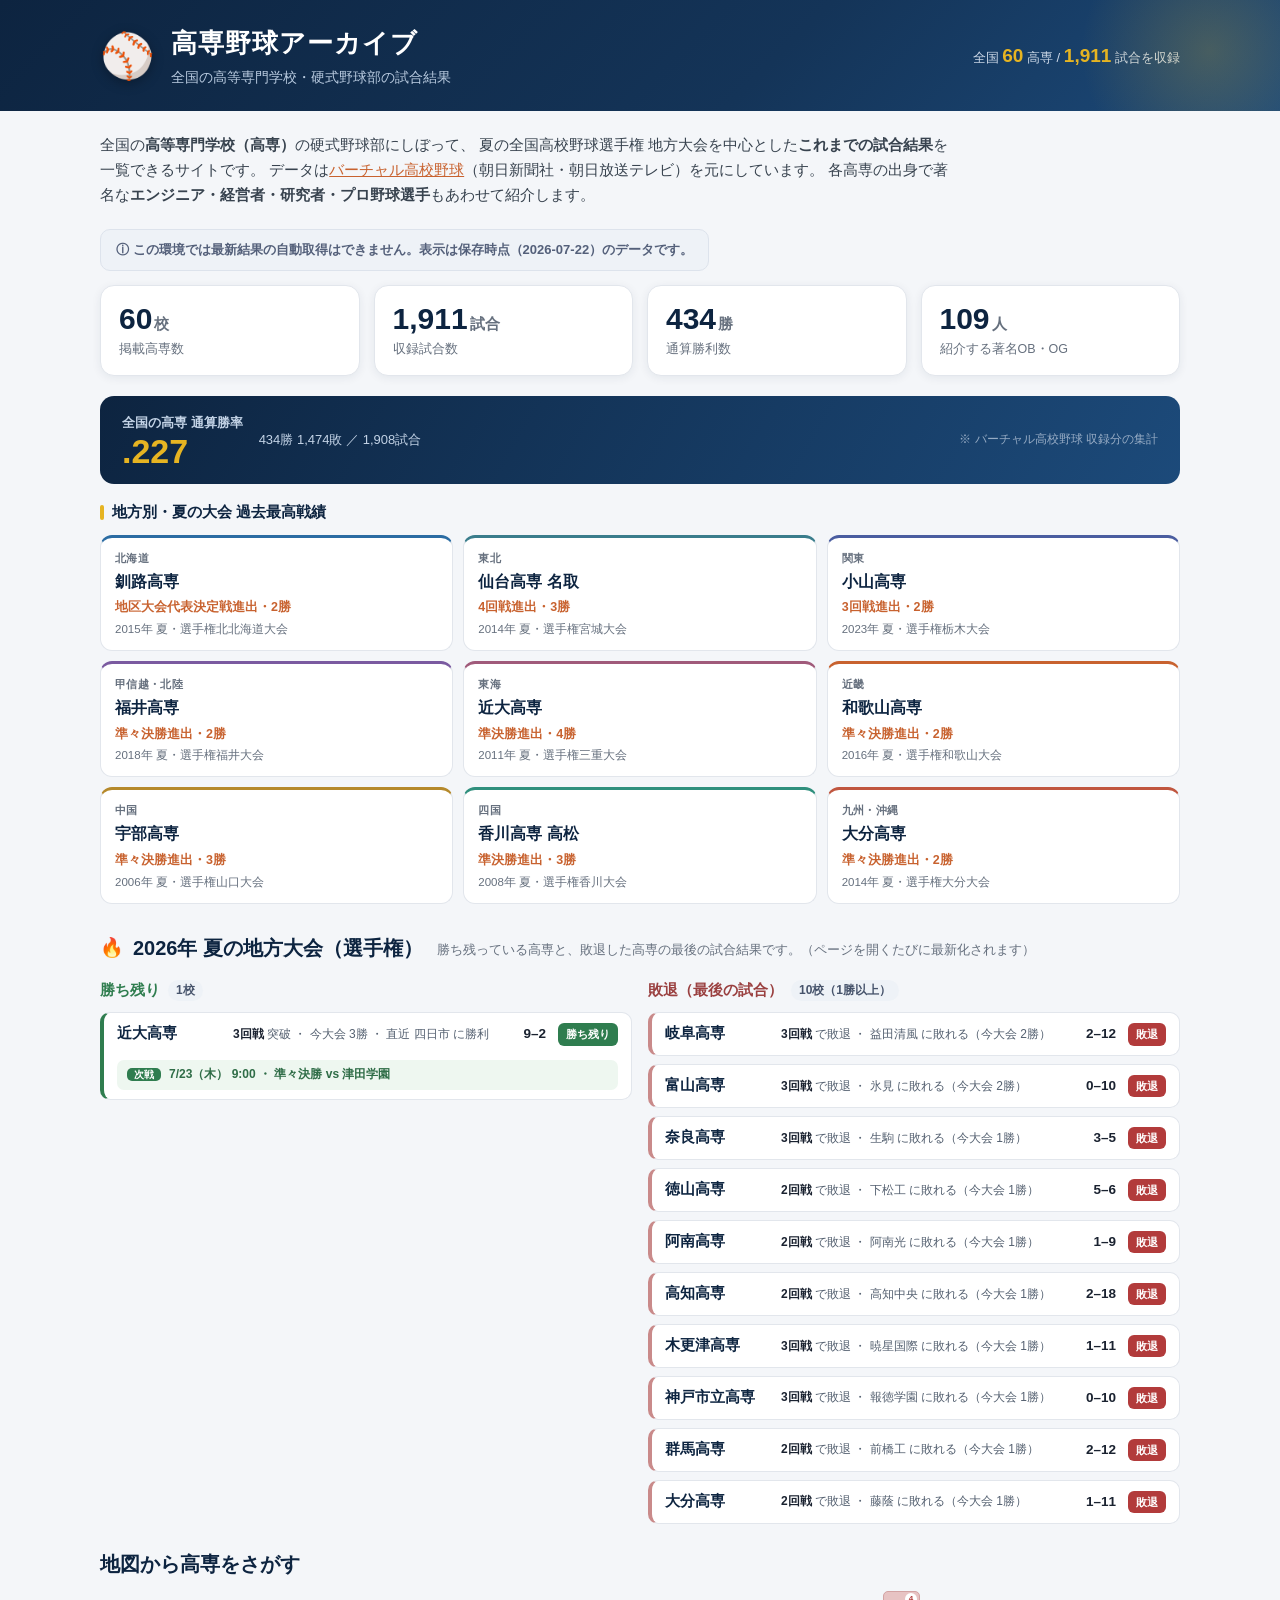
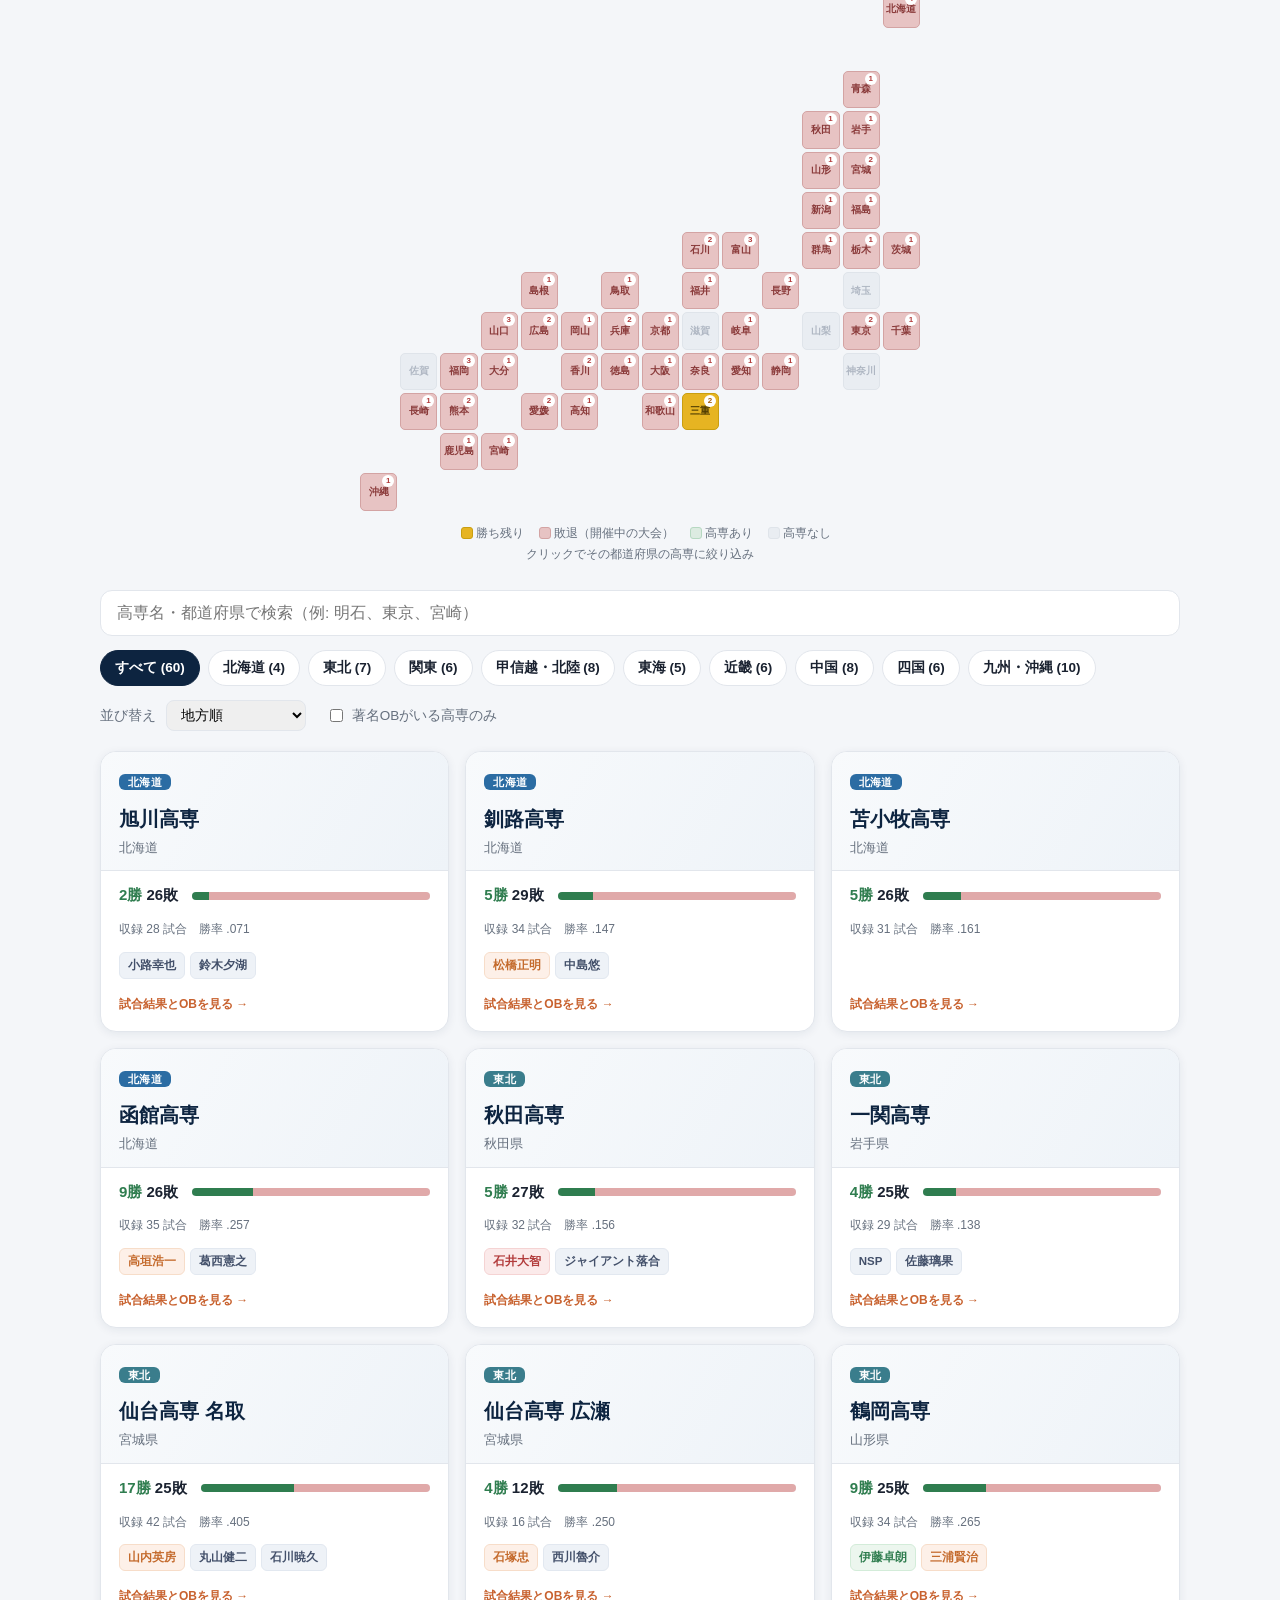
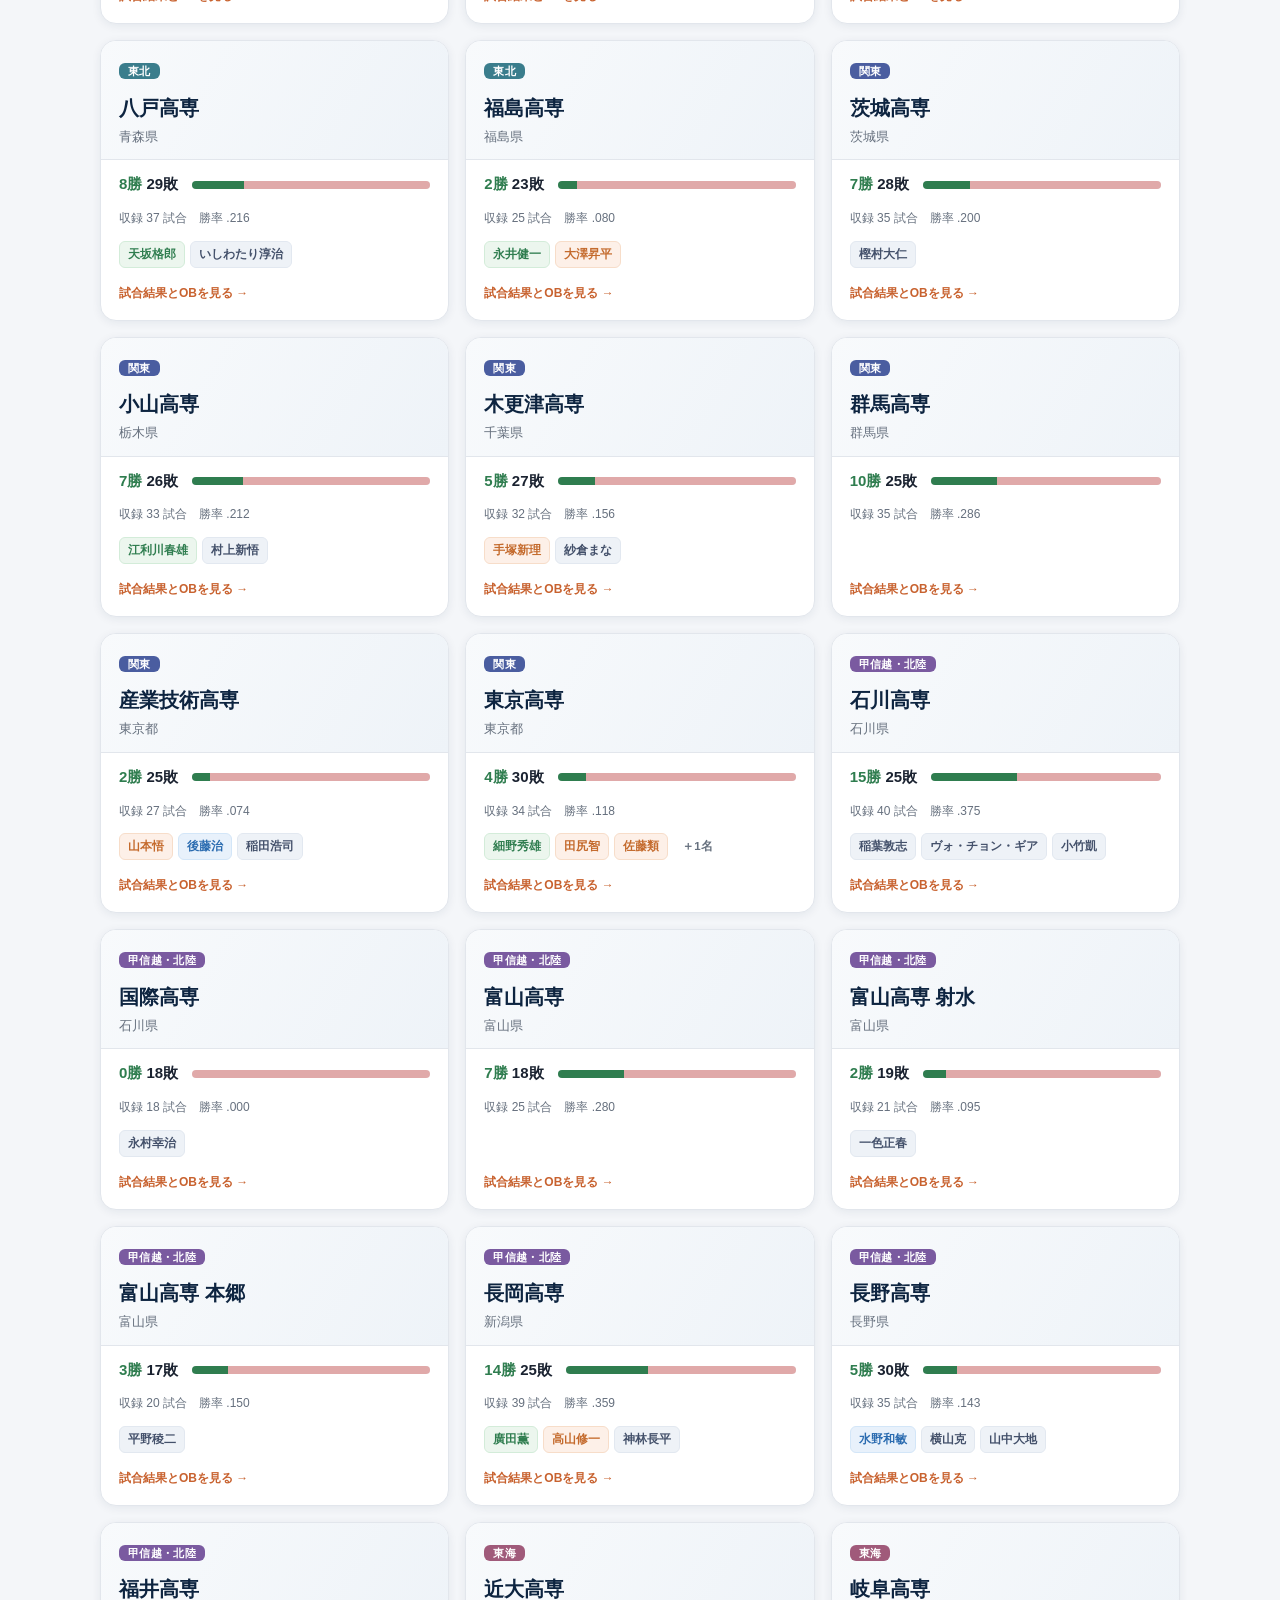
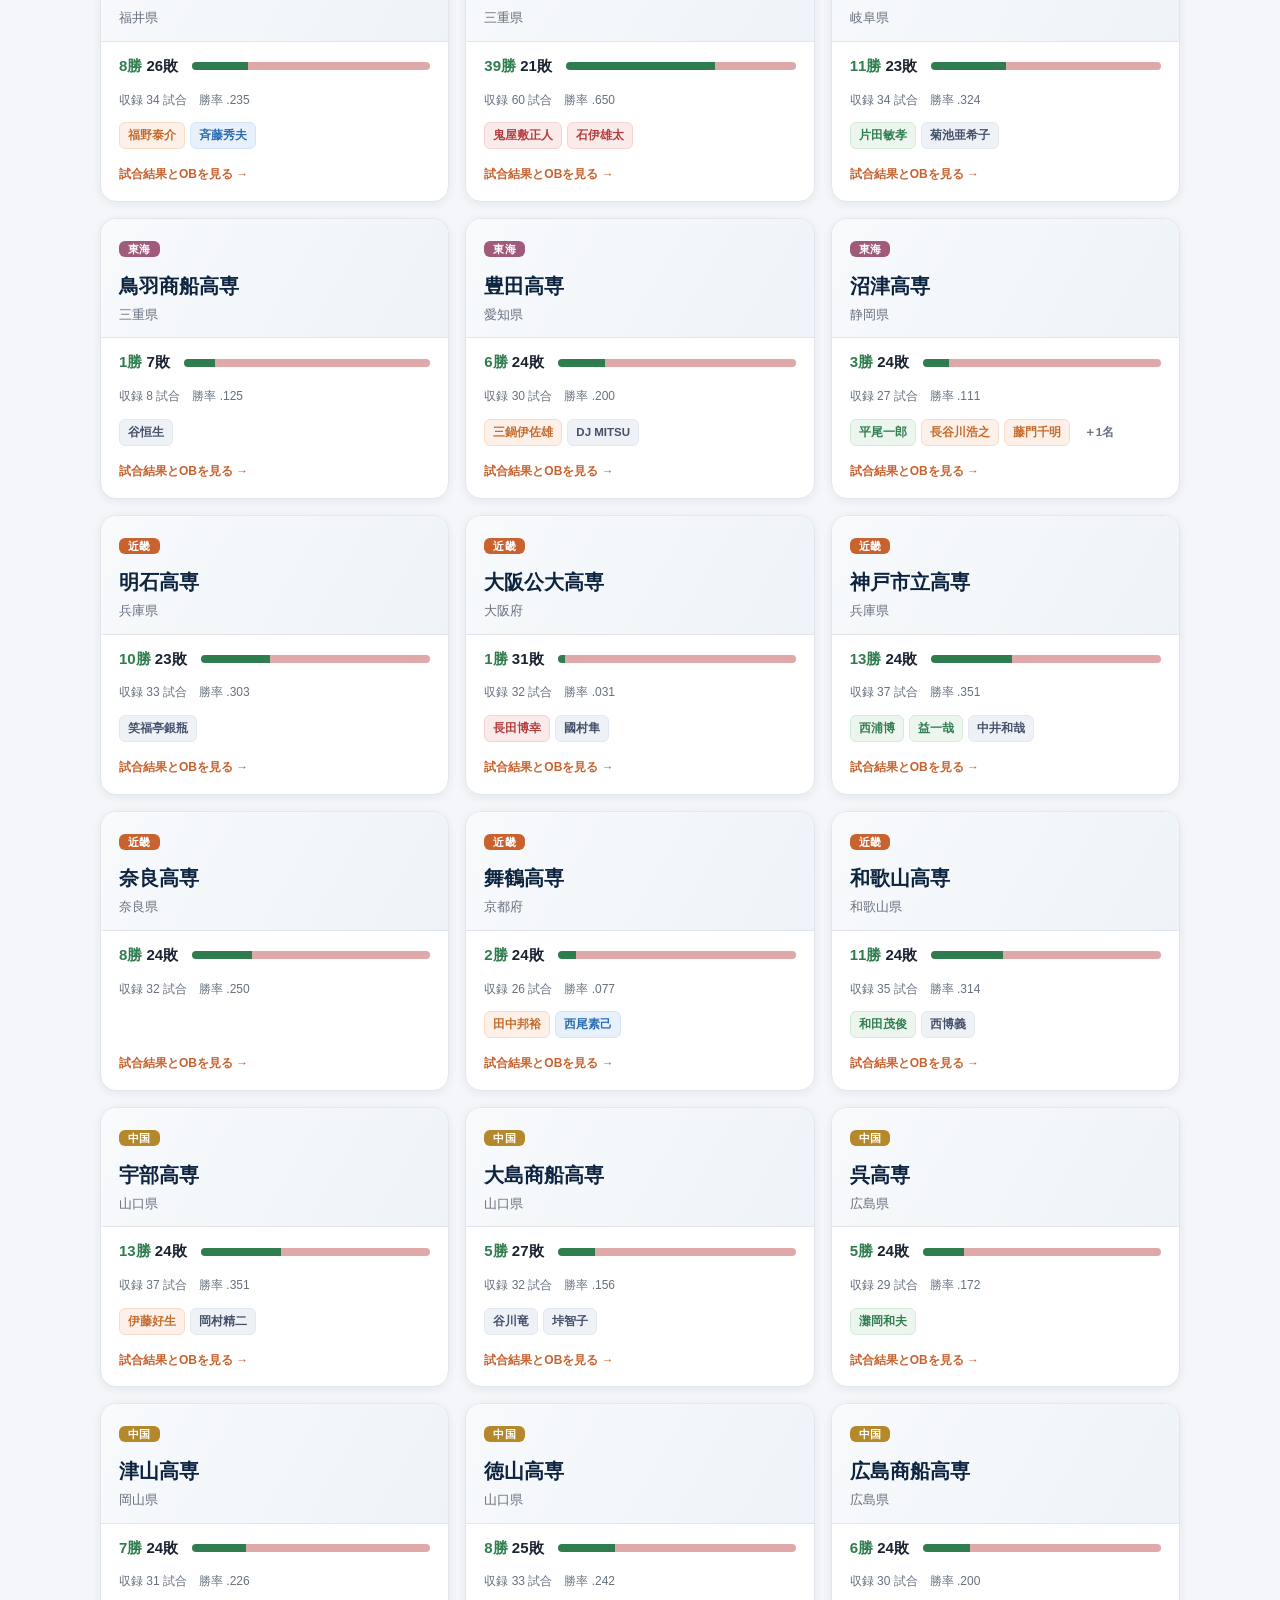
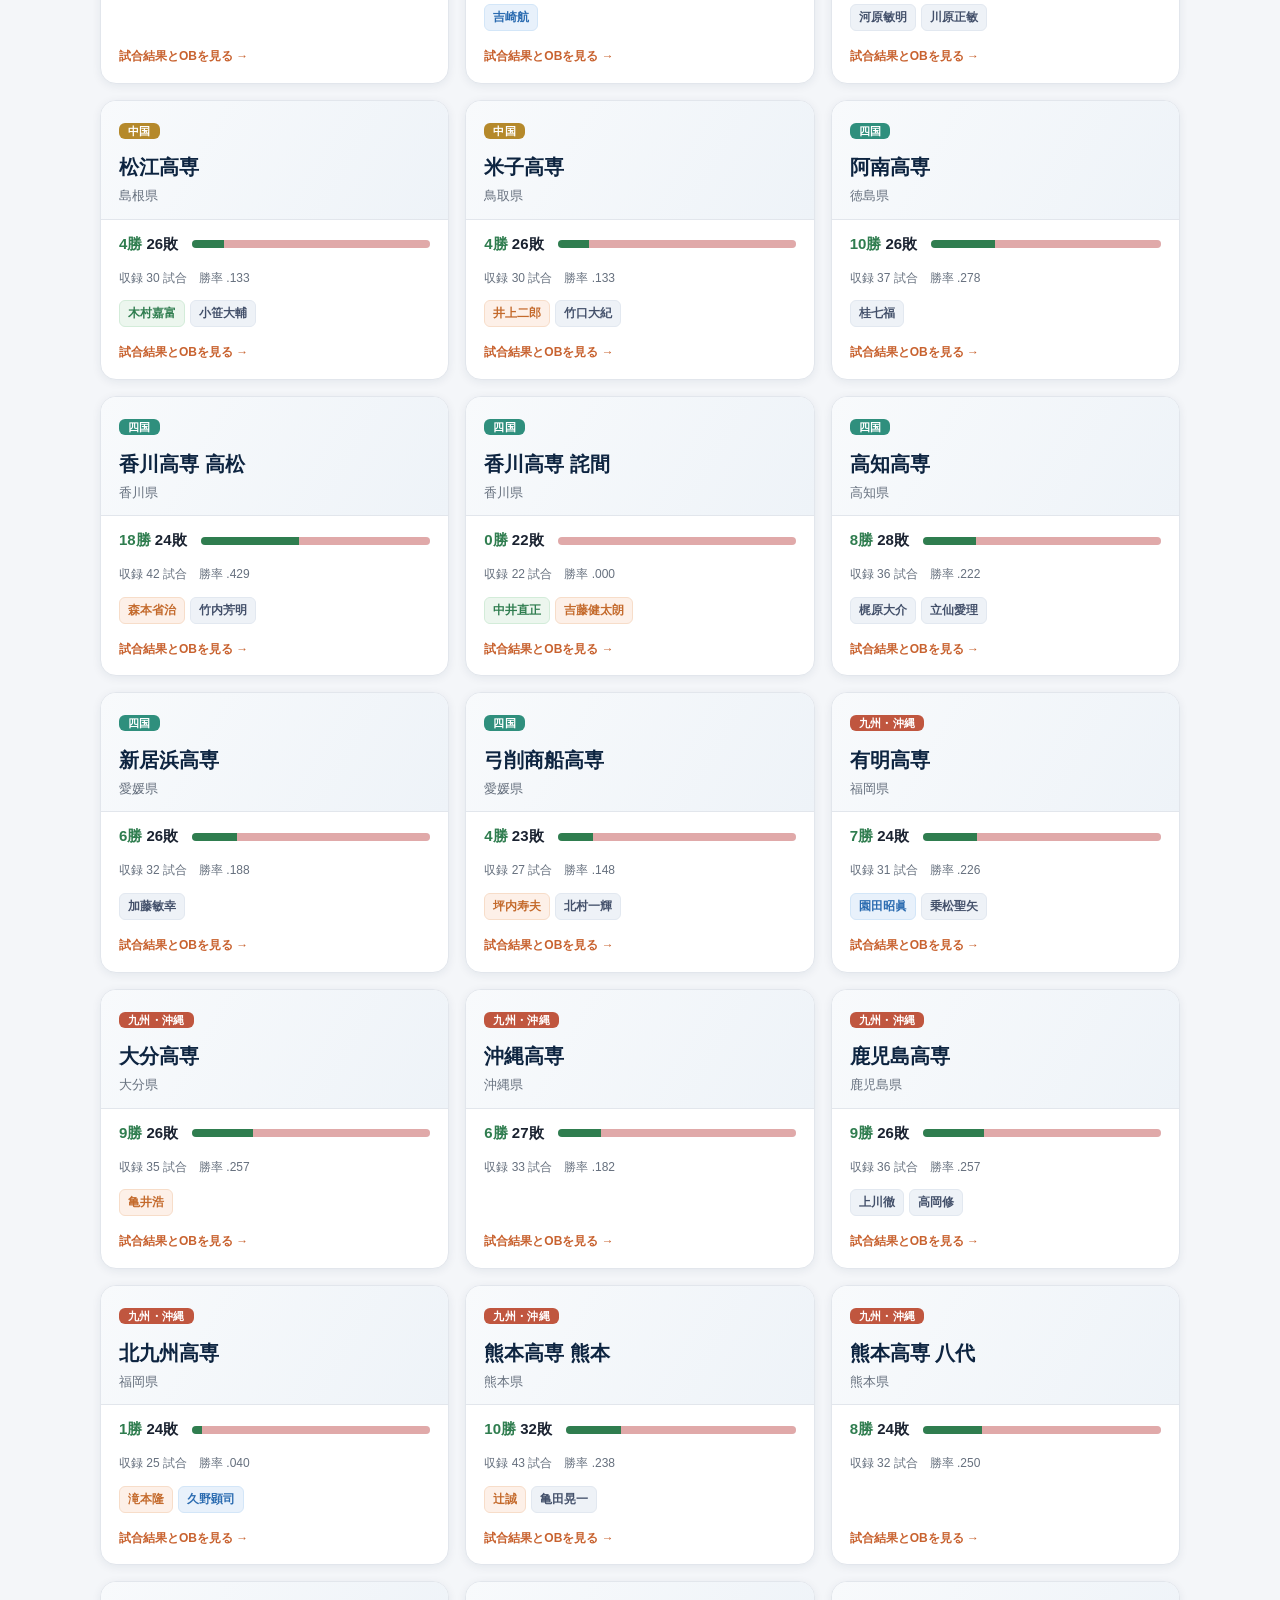
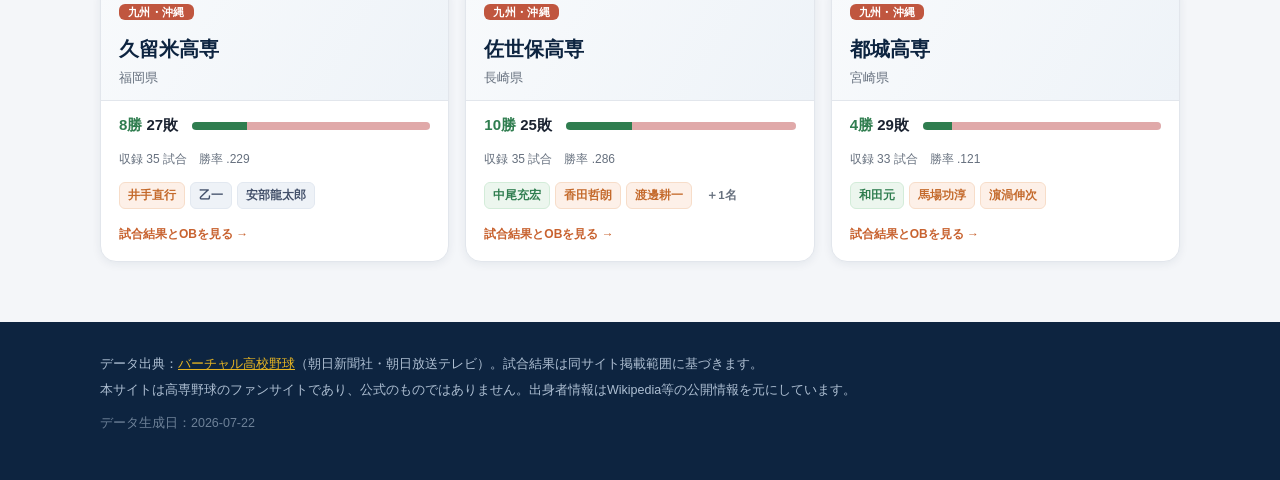
==== commit 55c08a3d: "統計・地方別最高戦績・次戦予定・地図の色分けを追加 - STATS下に「全国の高専 通算勝率」と「地方別・夏の大会 過去最高戦績」   （学校名・年・大会名・到達ラウンド）を表示。 - 勝ち残り校に「" ====
--- a/site.html
+++ b/site.html
@@ -68,6 +68,31 @@
 .stat-card .num small{font-size:15px;color:var(--muted);font-weight:700;margin-left:2px}
 .stat-card .lbl{font-size:12.5px;color:var(--muted);margin-top:4px}
 
+/* records (勝率・地方別最高戦績) */
+.records{padding:14px 20px 6px}
+.rec-winrate{display:flex;align-items:center;gap:16px;background:linear-gradient(120deg,#0d2440,#1c4a7a);color:#fff;border-radius:14px;padding:16px 22px;margin-bottom:16px;flex-wrap:wrap}
+.rec-winrate .rw-label{font-size:13px;color:#c3d3e6;font-weight:700}
+.rec-winrate .rw-big{font-size:34px;font-weight:800;font-variant-numeric:tabular-nums;color:var(--gold);line-height:1}
+.rec-winrate .rw-sub{font-size:13px;color:#c3d3e6}
+.rec-winrate .rw-note{font-size:12px;color:#96abc4;margin-left:auto}
+.rec-h{font-size:15px;color:var(--navy);margin:0 0 10px;display:flex;align-items:center;gap:8px}
+.rec-h::before{content:"";width:4px;height:15px;background:var(--gold);border-radius:2px}
+.rec-region-grid{display:grid;grid-template-columns:repeat(3,1fr);gap:10px}
+.rec-card{background:var(--card);border:1px solid var(--line);border-radius:12px;padding:11px 14px;border-top:3px solid var(--grass)}
+.rec-card .rc-region{font-size:11px;font-weight:800;color:var(--muted);letter-spacing:.03em}
+.rec-card .rc-school{font-size:15.5px;font-weight:800;color:var(--navy);margin:2px 0 3px}
+.rec-card .rc-ach{font-size:12.5px;color:var(--dirt);font-weight:800}
+.rec-card .rc-meta{font-size:11.5px;color:var(--muted);margin-top:2px}
+.rec-card[data-r="北海道"]{border-top-color:#2b6ca3}
+.rec-card[data-r="東北"]{border-top-color:#3a7d8c}
+.rec-card[data-r="関東"]{border-top-color:#4a5da0}
+.rec-card[data-r="甲信越・北陸"]{border-top-color:#7a5aa0}
+.rec-card[data-r="東海"]{border-top-color:#a05a7a}
+.rec-card[data-r="近畿"]{border-top-color:var(--dirt)}
+.rec-card[data-r="中国"]{border-top-color:#b5892b}
+.rec-card[data-r="四国"]{border-top-color:#2f8f7d}
+.rec-card[data-r="九州・沖縄"]{border-top-color:#c0563f}
+
 /* current tournament */
 .current{padding:22px 20px 6px}
 .current-head{display:flex;align-items:baseline;gap:14px;flex-wrap:wrap;margin-bottom:14px}
@@ -93,6 +118,11 @@
 .cur-badge.alive{background:var(--win)}
 .cur-badge.out{background:#b23b3b}
 .current-empty{font-size:12.5px;color:var(--muted);padding:8px 2px}
+.cur-next{flex-basis:100%;margin-top:2px;font-size:12px;color:#2f6d47;font-weight:700;background:#eef7f0;border-radius:7px;padding:5px 10px}
+.cur-next .cn-label{background:var(--win);color:#fff;font-size:10px;font-weight:800;padding:1px 7px;border-radius:5px;margin-right:8px}
+.cur-next.tbd{color:var(--muted);background:#f1f3f6}
+.cur-next.tbd .cn-label{background:#8892a0}
+.cur-item{flex-wrap:wrap}
 
 /* japan map */
 .mapwrap{padding:18px 20px 4px}
@@ -108,10 +138,18 @@
 .pref-tile.has .pt-n{font-size:10px}
 .pref-tile.has .pt-c{position:absolute;top:1px;right:2px;font-size:8px;font-weight:800;color:var(--dirt);background:#fff;border-radius:99px;min-width:12px;height:12px;line-height:12px}
 .pref-tile.has:hover .pt-c{color:var(--grass)}
-.pref-tile.active{background:var(--dirt);border-color:var(--dirt);color:#fff;transform:scale(1.08);z-index:2;box-shadow:var(--shadow)}
-.pref-tile.active .pt-c{color:var(--dirt)}
-.map-legend{text-align:center;font-size:11.5px;color:var(--muted);margin:12px 0 0}
-.lg-swatch{display:inline-block;width:12px;height:12px;border-radius:3px;vertical-align:-2px;margin:0 3px 0 10px}
+.pref-tile.active{outline:3px solid var(--navy);outline-offset:0;z-index:3;transform:scale(1.1)}
+/* 開催中の勝ち残り／敗退 の色分け */
+.pref-tile.alive-p{background:#e6b422;border-color:#c99e10;color:#4a3800;cursor:pointer}
+.pref-tile.alive-p:hover{background:#f0c53a;transform:scale(1.08);z-index:2;box-shadow:var(--shadow)}
+.pref-tile.alive-p .pt-c{color:#a5600f}
+.pref-tile.out-p{background:#e7c3c3;border-color:#d3a3a3;color:#8a3a3a;cursor:pointer}
+.pref-tile.out-p:hover{background:#c96a6a;color:#fff;transform:scale(1.08);z-index:2;box-shadow:var(--shadow)}
+.pref-tile.out-p .pt-c{color:#b23b3b}
+.map-legend{text-align:center;font-size:11.5px;color:var(--muted);margin:12px 0 0;line-height:1.9}
+.lg-swatch{display:inline-block;width:12px;height:12px;border-radius:3px;vertical-align:-2px;margin:0 3px 0 12px}
+.lg-swatch.alive{background:#e6b422;border:1px solid #c99e10}
+.lg-swatch.out{background:#e7c3c3;border:1px solid #d3a3a3}
 .lg-swatch.has{background:#dcebe1;border:1px solid #b6d8c1}
 .lg-swatch.none{background:#e9edf2;border:1px solid #dfe4ea}
 
@@ -284,6 +322,14 @@
 
 <section class="stats wrap" id="statsRow"></section>
 
+<section class="records wrap" id="recordsSection">
+  <div class="rec-winrate" id="recWinrate"></div>
+  <div class="rec-region">
+    <h3 class="rec-h">地方別・夏の大会 過去最高戦績</h3>
+    <div class="rec-region-grid" id="recRegionGrid"></div>
+  </div>
+</section>
+
 <section class="current wrap" id="currentSection" hidden>
   <div class="current-head">
     <h2 id="currentTitle">開催中の大会</h2>
@@ -307,7 +353,13 @@
     <div class="map-selected" id="mapSelected" hidden></div>
   </div>
   <div class="jpmap" id="jpMap"></div>
-  <p class="map-legend"><span class="lg-swatch has"></span>高専のある都道府県（クリックで絞り込み）　<span class="lg-swatch none"></span>高専なし</p>
+  <p class="map-legend">
+    <span class="lg-swatch alive"></span>勝ち残り
+    <span class="lg-swatch out"></span>敗退（開催中の大会）
+    <span class="lg-swatch has"></span>高専あり
+    <span class="lg-swatch none"></span>高専なし
+    <br>クリックでその都道府県の高専に絞り込み
+  </p>
 </section>
 
 <section class="controls wrap">
@@ -353,7 +405,7 @@
 
 
 <script>
-window.KOSEN_DATA = {"generated": "2026-07-22", "source": "バーチャル高校野球 (vk.sportsbull.jp)", "schools": [{"id": "kushiro", "name": "釧路高専", "kana": "くしろ", "prefecture": "北海道", "region": "北海道", "slug": "nhokkaido", "source_ids": ["1292", "1493", "1505", "1508", "1519", "1521"], "live_ids": ["1292", "1508", "1519", "1521"], "team_names": ["厚岸翔洋・霧多布・羅臼・釧路高専", "標茶・厚岸翔洋・釧路高専", "釧路商・厚岸翔洋・弟子屈・釧路高専", "釧路商・霧多布・羅臼・釧路高専", "釧路高専", "釧路高専・釧路商・標茶・霧多布・厚岸翔洋"], "total_games": 34, "wins": 5, "loses": 29, "games": [{"game_id": "265405", "year": "2026", "date": "6/28", "season": "夏", "tournament": "選手権北北海道大会", "round": "2回戦", "team_name": "釧路高専", "opponent": "釧路江南", "score_self": "1", "score_opp": "13", "result": "lose"}, {"game_id": "264886", "year": "2026", "date": "5/12", "season": "春", "tournament": "春季北海道大会", "round": "釧根地区（ウインドヒル）　1回戦", "team_name": "釧路高専", "opponent": "釧路工・厚岸翔洋・標茶", "score_self": "1", "score_opp": "12", "result": "lose"}, {"game_id": "253253", "year": "2025", "date": "6/21", "season": "夏", "tournament": "選手権北北海道大会", "round": "釧根地区1回戦", "team_name": "釧路高専", "opponent": "別海", "score_self": "0", "score_opp": "18", "result": "lose"}, {"game_id": "252838", "year": "2025", "date": "5/12", "season": "春", "tournament": "春季北海道大会", "round": "2回戦", "team_name": "釧路高専・釧路商・標茶・霧多布・厚岸翔洋", "opponent": "釧路湖陵", "score_self": "1", "score_opp": "12", "result": "lose"}, {"game_id": "239735", "year": "2024", "date": "6/24", "season": "夏", "tournament": "選手権北北海道大会", "round": "釧根地区1回戦", "team_name": "釧路高専", "opponent": "武修館", "score_self": "1", "score_opp": "12", "result": "lose"}, {"game_id": "239057", "year": "2024", "date": "5/7", "season": "春", "tournament": "春季北海道大会", "round": "1回戦", "team_name": "釧路商・厚岸翔洋・弟子屈・釧路高専", "opponent": "釧路明輝", "score_self": "0", "score_opp": "10", "result": "lose"}, {"game_id": "247561", "year": "2024", "date": "9/29", "season": "秋", "tournament": "秋季北海道大会", "round": "2回戦", "team_name": "標茶・厚岸翔洋・釧路高専", "opponent": "釧路明輝・釧路商・弟子屈・霧多布", "score_self": "1", "score_opp": "9", "result": "lose"}, {"game_id": "227137", "year": "2023", "date": "6/25", "season": "夏", "tournament": "選手権北北海道大会", "round": "釧根地区2回戦", "team_name": "釧路高専", "opponent": "武修館", "score_self": "3", "score_opp": "14", "result": "lose"}, {"game_id": "226476", "year": "2023", "date": "5/9", "season": "春", "tournament": "春季北海道大会", "round": "1回戦", "team_name": "釧路高専", "opponent": "別海", "score_self": "2", "score_opp": "9", "result": "lose"}, {"game_id": "234012", "year": "2023", "date": "9/23", "season": "秋", "tournament": "秋季北海道大会", "round": "1回戦", "team_name": "釧路商・霧多布・羅臼・釧路高専", "opponent": "釧路北陽", "score_self": "0", "score_opp": "10", "result": "lose"}, {"game_id": "214855", "year": "2022", "date": "6/28", "season": "夏", "tournament": "選手権北北海道大会", "round": "釧根地区1回戦", "team_name": "釧路高専", "opponent": "根室", "score_self": "3", "score_opp": "10", "result": "lose"}, {"game_id": "214202", "year": "2022", "date": "5/10", "season": "春", "tournament": "春季北海道大会", "round": "1回戦", "team_name": "釧路高専", "opponent": "釧路明輝", "score_self": "0", "score_opp": "12", "result": "lose"}, {"game_id": "221242", "year": "2022", "date": "9/13", "season": "秋", "tournament": "秋季北海道大会", "round": "1回戦", "team_name": "厚岸翔洋・霧多布・羅臼・釧路高専", "opponent": "根室", "score_self": "0", "score_opp": "16", "result": "lose"}, {"game_id": "201513", "year": "2021", "date": "5/12", "season": "春", "tournament": "春季北海道大会", "round": "1回戦", "team_name": "釧路高専", "opponent": "釧路湖陵", "score_self": "4", "score_opp": "14", "result": "lose"}, {"game_id": "207549", "year": "2021", "date": "9/7", "season": "秋", "tournament": "秋季北海道大会", "round": "1回戦", "team_name": "釧路高専", "opponent": "釧路江南", "score_self": "0", "score_opp": "17", "result": "lose"}, {"game_id": "179673", "year": "2019", "date": "6/25", "season": "夏", "tournament": "全国高校野球選手権北北海道大会", "round": "釧根地区2回戦", "team_name": "釧路高専", "opponent": "釧路北陽", "score_self": "0", "score_opp": "17", "result": "lose"}, {"game_id": "166160", "year": "2018", "date": "6/26", "season": "夏", "tournament": "全国高校野球選手権北北海道大会", "round": "地区大会1回戦", "team_name": "釧路高専", "opponent": "標茶", "score_self": "11", "score_opp": "12", "result": "lose"}, {"game_id": "152764", "year": "2017", "date": "7/1", "season": "夏", "tournament": "全国高校野球選手権北北海道大会", "round": "地区大会2回戦", "team_name": "釧路高専", "opponent": "釧路北陽", "score_self": "0", "score_opp": "10", "result": "lose"}, {"game_id": "152629", "year": "2017", "date": "6/28", "season": "夏", "tournament": "全国高校野球選手権北北海道大会", "round": "地区大会1回戦", "team_name": "釧路高専", "opponent": "霧多布", "score_self": "10", "score_opp": "3", "result": "win"}, {"game_id": "138876", "year": "2016", "date": "6/28", "season": "夏", "tournament": "全国高校野球選手権北北海道大会", "round": "地区大会1回戦", "team_name": "釧路高専", "opponent": "中標津", "score_self": "0", "score_opp": "9", "result": "lose"}, {"game_id": "125909", "year": "2015", "date": "7/5", "season": "夏", "tournament": "全国高校野球選手権北北海道大会", "round": "地区大会代表決定戦", "team_name": "釧路高専", "opponent": "釧路工", "score_self": "3", "score_opp": "8", "result": "lose"}, {"game_id": "125622", "year": "2015", "date": "7/2", "season": "夏", "tournament": "全国高校野球選手権北北海道大会", "round": "地区大会2回戦", "team_name": "釧路高専", "opponent": "標茶", "score_self": "12", "score_opp": "9", "result": "win"}, {"game_id": "125540", "year": "2015", "date": "6/30", "season": "夏", "tournament": "全国高校野球選手権北北海道大会", "round": "地区大会1回戦", "team_name": "釧路高専", "opponent": "標津", "score_self": "9", "score_opp": "0", "result": "win"}, {"game_id": "111645", "year": "2014", "date": "6/25", "season": "夏", "tournament": "全国高校野球選手権北北海道大会", "round": "地区大会1回戦", "team_name": "釧路高専", "opponent": "阿霧釧東白", "score_self": "4", "score_opp": "5", "result": "lose"}, {"game_id": "100497", "year": "2013", "date": "6/28", "season": "夏", "tournament": "全国高校野球選手権北北海道大会", "round": "地区大会2回戦", "team_name": "釧路高専", "opponent": "弟子屈", "score_self": "5", "score_opp": "7", "result": "lose"}, {"game_id": "100333", "year": "2013", "date": "6/25", "season": "夏", "tournament": "全国高校野球選手権北北海道大会", "round": "地区大会1回戦", "team_name": "釧路高専", "opponent": "羅臼", "score_self": "3", "score_opp": "2", "result": "win"}, {"game_id": "54560", "year": "2012", "date": "6/26", "season": "夏", "tournament": "全国高校野球選手権北北海道大会", "round": "地区大会1回戦", "team_name": "釧路高専", "opponent": "武修館", "score_self": "2", "score_opp": "12", "result": "lose"}, {"game_id": "45814", "year": "2011", "date": "7/1", "season": "夏", "tournament": "全国高校野球選手権北北海道大会", "round": "地区大会2回戦", "team_name": "釧路高専", "opponent": "釧路工", "score_self": "4", "score_opp": "13", "result": "lose"}, {"game_id": "37117", "year": "2010", "date": "6/30", "season": "夏", "tournament": "全国高校野球選手権北北海道大会", "round": "地区大会1回戦", "team_name": "釧路高専", "opponent": "標津", "score_self": "3", "score_opp": "5", "result": "lose"}, {"game_id": "28365", "year": "2009", "date": "7/4", "season": "夏", "tournament": "全国高校野球選手権北北海道大会", "round": "地区大会2回戦", "team_name": "釧路高専", "opponent": "釧路北陽", "score_self": "5", "score_opp": "6", "result": "lose"}, {"game_id": "28307", "year": "2009", "date": "7/2", "season": "夏", "tournament": "全国高校野球選手権北北海道大会", "round": "地区大会1回戦", "team_name": "釧路高専", "opponent": "阿寒", "score_self": "18", "score_opp": "0", "result": "win"}, {"game_id": "19805", "year": "2008", "date": "6/23", "season": "夏", "tournament": "全国高校野球選手権北北海道大会", "round": "地区大会1回戦", "team_name": "釧路高専", "opponent": "釧路湖陵", "score_self": "0", "score_opp": "11", "result": "lose"}, {"game_id": "10751", "year": "2007", "date": "6/27", "season": "夏", "tournament": "全国高校野球選手権北北海道大会", "round": "1回戦", "team_name": "釧路高専", "opponent": "根室", "score_self": "6", "score_opp": "7", "result": "lose"}, {"game_id": "1517", "year": "2006", "date": "6/30", "season": "夏", "tournament": "全国高校野球選手権北北海道大会", "round": "1回戦", "team_name": "釧路高専", "opponent": "羅臼", "score_self": "8", "score_opp": "10", "result": "lose"}], "alumni": [{"name": "松橋正明", "field": "経営者", "description": "セブン銀行の社長を務めた経営者。"}, {"name": "中島悠", "field": "その他", "description": "ルービックキューブ競技者。世界選手権優勝の元世界記録保持者。"}]}, {"id": "asahikawa", "name": "旭川高専", "kana": "あさひかわ", "prefecture": "北海道", "region": "北海道", "slug": "nhokkaido", "source_ids": ["1312", "1506"], "live_ids": ["1312"], "team_names": ["富良野緑峰・上富良野・旭川高専", "旭川高専"], "total_games": 28, "wins": 2, "loses": 26, "games": [{"game_id": "265331", "year": "2026", "date": "6/26", "season": "夏", "tournament": "選手権北北海道大会", "round": "2回戦", "team_name": "旭川高専", "opponent": "旭川志峯", "score_self": "0", "score_opp": "10", "result": "lose"}, {"game_id": "264855", "year": "2026", "date": "5/10", "season": "春", "tournament": "春季北海道大会", "round": "旭川地区（旭川スタルヒン）　Aブロック2回戦", "team_name": "旭川高専", "opponent": "旭川工", "score_self": "1", "score_opp": "14", "result": "lose"}, {"game_id": "253317", "year": "2025", "date": "6/25", "season": "夏", "tournament": "選手権北北海道大会", "round": "旭川地区2回戦", "team_name": "旭川高専", "opponent": "旭川東", "score_self": "0", "score_opp": "18", "result": "lose"}, {"game_id": "252831", "year": "2025", "date": "5/12", "season": "春", "tournament": "春季北海道大会", "round": "3回戦", "team_name": "旭川高専", "opponent": "旭川北", "score_self": "0", "score_opp": "14", "result": "lose"}, {"game_id": "252683", "year": "2025", "date": "5/9", "season": "春", "tournament": "春季北海道大会", "round": "2回戦", "team_name": "旭川高専", "opponent": "旭川商", "score_self": "11", "score_opp": "4", "result": "win"}, {"game_id": "260111", "year": "2025", "date": "9/21", "season": "秋", "tournament": "秋季北海道大会", "round": "Bブロック2回戦", "team_name": "旭川高専", "opponent": "留萌", "score_self": "2", "score_opp": "12", "result": "lose"}, {"game_id": "239752", "year": "2024", "date": "6/25", "season": "夏", "tournament": "選手権北北海道大会", "round": "旭川地区1回戦", "team_name": "旭川高専", "opponent": "富良野", "score_self": "2", "score_opp": "12", "result": "lose"}, {"game_id": "239232", "year": "2024", "date": "5/11", "season": "春", "tournament": "春季北海道大会", "round": "2回戦", "team_name": "旭川高専", "opponent": "富良野", "score_self": "1", "score_opp": "17", "result": "lose"}, {"game_id": "247414", "year": "2024", "date": "9/28", "season": "秋", "tournament": "秋季北海道大会", "round": "Bブロック2回戦", "team_name": "旭川高専", "opponent": "旭川実", "score_self": "1", "score_opp": "14", "result": "lose"}, {"game_id": "227206", "year": "2023", "date": "6/28", "season": "夏", "tournament": "選手権北北海道大会", "round": "旭川地区2回戦", "team_name": "旭川高専", "opponent": "留萌", "score_self": "4", "score_opp": "9", "result": "lose"}, {"game_id": "234449", "year": "2023", "date": "9/30", "season": "秋", "tournament": "秋季北海道大会", "round": "Aブロック2回戦", "team_name": "富良野緑峰・上富良野・旭川高専", "opponent": "留萌", "score_self": "5", "score_opp": "15", "result": "lose"}, {"game_id": "214958", "year": "2022", "date": "6/30", "season": "夏", "tournament": "全国高校野球選手権北北海道大会", "round": "旭川地区2回戦", "team_name": "旭川高専", "opponent": "旭川明成", "score_self": "0", "score_opp": "12", "result": "lose"}, {"game_id": "202294", "year": "2021", "date": "7/1", "season": "夏", "tournament": "全国高校野球選手権北北海道大会", "round": "旭川地区2回戦", "team_name": "旭川高専", "opponent": "旭川東", "score_self": "0", "score_opp": "22", "result": "lose"}, {"game_id": "179820", "year": "2019", "date": "6/28", "season": "夏", "tournament": "全国高校野球選手権北北海道大会", "round": "旭川地区2回戦", "team_name": "旭川高専", "opponent": "旭川龍谷", "score_self": "0", "score_opp": "23", "result": "lose"}, {"game_id": "166157", "year": "2018", "date": "6/26", "season": "夏", "tournament": "全国高校野球選手権北北海道大会", "round": "地区大会1回戦", "team_name": "旭川高専", "opponent": "旭川東", "score_self": "7", "score_opp": "17", "result": "lose"}, {"game_id": "152757", "year": "2017", "date": "7/1", "season": "夏", "tournament": "全国高校野球選手権北北海道大会", "round": "地区大会代表決定戦", "team_name": "旭川高専", "opponent": "旭川実", "score_self": "1", "score_opp": "11", "result": "lose"}, {"game_id": "152655", "year": "2017", "date": "6/29", "season": "夏", "tournament": "全国高校野球選手権北北海道大会", "round": "地区大会2回戦", "team_name": "旭川高専", "opponent": "苫前商", "score_self": "25", "score_opp": "0", "result": "win"}, {"game_id": "138871", "year": "2016", "date": "6/28", "season": "夏", "tournament": "全国高校野球選手権北北海道大会", "round": "地区大会1回戦", "team_name": "旭川高専", "opponent": "旭川工", "score_self": "0", "score_opp": "9", "result": "lose"}, {"game_id": "125535", "year": "2015", "date": "6/30", "season": "夏", "tournament": "全国高校野球選手権北北海道大会", "round": "地区大会1回戦", "team_name": "旭川高専", "opponent": "留萌", "score_self": "4", "score_opp": "5", "result": "lose"}, {"game_id": "111941", "year": "2014", "date": "7/1", "season": "夏", "tournament": "全国高校野球選手権北北海道大会", "round": "地区大会1回戦", "team_name": "旭川高専", "opponent": "旭川農", "score_self": "5", "score_opp": "7", "result": "lose"}, {"game_id": "100361", "year": "2013", "date": "6/26", "season": "夏", "tournament": "全国高校野球選手権北北海道大会", "round": "地区大会1回戦", "team_name": "旭川高専", "opponent": "旭川商", "score_self": "3", "score_opp": "12", "result": "lose"}, {"game_id": "54580", "year": "2012", "date": "6/27", "season": "夏", "tournament": "全国高校野球選手権北北海道大会", "round": "地区大会1回戦", "team_name": "旭川高専", "opponent": "旭川凌雲", "score_self": "3", "score_opp": "4", "result": "lose"}, {"game_id": "45763", "year": "2011", "date": "6/29", "season": "夏", "tournament": "全国高校野球選手権北北海道大会", "round": "地区大会1回戦", "team_name": "旭川高専", "opponent": "旭川大", "score_self": "0", "score_opp": "1", "result": "lose"}, {"game_id": "37152", "year": "2010", "date": "7/1", "season": "夏", "tournament": "全国高校野球選手権北北海道大会", "round": "地区大会1回戦", "team_name": "旭川高専", "opponent": "旭川東", "score_self": "1", "score_opp": "6", "result": "lose"}, {"game_id": "28308", "year": "2009", "date": "7/2", "season": "夏", "tournament": "全国高校野球選手権北北海道大会", "round": "地区大会1回戦", "team_name": "旭川高専", "opponent": "旭川凌雲", "score_self": "1", "score_opp": "9", "result": "lose"}, {"game_id": "19875", "year": "2008", "date": "6/26", "season": "夏", "tournament": "全国高校野球選手権北北海道大会", "round": "地区大会1回戦", "team_name": "旭川高専", "opponent": "旭川北都商", "score_self": "3", "score_opp": "6", "result": "lose"}, {"game_id": "10744", "year": "2007", "date": "6/27", "season": "夏", "tournament": "全国高校野球選手権北北海道大会", "round": "1回戦", "team_name": "旭川高専", "opponent": "旭川大", "score_self": "0", "score_opp": "1", "result": "lose"}, {"game_id": "1450", "year": "2006", "date": "6/28", "season": "夏", "tournament": "全国高校野球選手権北北海道大会", "round": "1回戦", "team_name": "旭川高専", "opponent": "旭川東栄", "score_self": "1", "score_opp": "8", "result": "lose"}], "alumni": [{"name": "小路幸也", "field": "その他", "description": "小説家。「東京バンドワゴン」シリーズなどで知られる。"}, {"name": "鈴木夕湖", "field": "その他", "description": "カーリング選手。2018年平昌五輪銅メダル、2022年北京五輪銀メダル。"}]}, {"id": "hakodate", "name": "函館高専", "kana": "はこだて", "prefecture": "北海道", "region": "北海道", "slug": "shokkaido", "source_ids": ["2018"], "live_ids": ["2018"], "team_names": ["函館高専"], "total_games": 35, "wins": 9, "loses": 26, "games": [{"game_id": "265264", "year": "2026", "date": "6/21", "season": "夏", "tournament": "選手権南北海道大会", "round": "1回戦", "team_name": "函館高専", "opponent": "檜山北", "score_self": "1", "score_opp": "9", "result": "lose"}, {"game_id": "264834", "year": "2026", "date": "5/11", "season": "春", "tournament": "春季北海道大会", "round": "函館地区（テーオーオーシャン函館）　2回戦", "team_name": "函館高専", "opponent": "函館水産", "score_self": "8", "score_opp": "11", "result": "lose"}, {"game_id": "253257", "year": "2025", "date": "6/21", "season": "夏", "tournament": "選手権南北海道大会", "round": "函館地区1回戦", "team_name": "函館高専", "opponent": "函館西", "score_self": "3", "score_opp": "6", "result": "lose"}, {"game_id": "252621", "year": "2025", "date": "5/6", "season": "春", "tournament": "春季北海道大会", "round": "1回戦", "team_name": "函館高専", "opponent": "函館大柏稜", "score_self": "0", "score_opp": "11", "result": "lose"}, {"game_id": "260108", "year": "2025", "date": "9/21", "season": "秋", "tournament": "秋季北海道大会", "round": "Aブロック1回戦", "team_name": "函館高専", "opponent": "函館大有斗", "score_self": "0", "score_opp": "13", "result": "lose"}, {"game_id": "239704", "year": "2024", "date": "6/22", "season": "夏", "tournament": "選手権南北海道大会", "round": "函館地区1回戦", "team_name": "函館高専", "opponent": "函館工", "score_self": "2", "score_opp": "10", "result": "lose"}, {"game_id": "239100", "year": "2024", "date": "5/9", "season": "春", "tournament": "春季北海道大会", "round": "2回戦", "team_name": "函館高専", "opponent": "函館西", "score_self": "0", "score_opp": "24", "result": "lose"}, {"game_id": "247550", "year": "2024", "date": "9/29", "season": "秋", "tournament": "秋季北海道大会", "round": "Bブロック1回戦", "team_name": "函館高専", "opponent": "函館大柏稜", "score_self": "0", "score_opp": "12", "result": "lose"}, {"game_id": "227120", "year": "2023", "date": "6/24", "season": "夏", "tournament": "選手権南北海道大会", "round": "函館地区1回戦", "team_name": "函館高専", "opponent": "函館商", "score_self": "1", "score_opp": "11", "result": "lose"}, {"game_id": "234424", "year": "2023", "date": "9/30", "season": "秋", "tournament": "秋季北海道大会", "round": "Aブロック1回戦", "team_name": "函館高専", "opponent": "大野農・八雲・奥尻・上ノ国", "score_self": "3", "score_opp": "15", "result": "lose"}, {"game_id": "214738", "year": "2022", "date": "6/25", "season": "夏", "tournament": "全国高校野球選手権南北海道大会", "round": "函館地区1回戦", "team_name": "函館高専", "opponent": "江差", "score_self": "4", "score_opp": "9", "result": "lose"}, {"game_id": "202201", "year": "2021", "date": "6/30", "season": "夏", "tournament": "全国高校野球選手権南北海道大会", "round": "函館地区2回戦", "team_name": "函館高専", "opponent": "市函館", "score_self": "2", "score_opp": "4", "result": "lose"}, {"game_id": "179567", "year": "2019", "date": "6/22", "season": "夏", "tournament": "全国高校野球選手権南北海道大会", "round": "Aブロック1回戦", "team_name": "函館高専", "opponent": "函館稜北", "score_self": "2", "score_opp": "4", "result": "lose"}, {"game_id": "166078", "year": "2018", "date": "6/24", "season": "夏", "tournament": "全国高校野球選手権南北海道大会", "round": "地区大会1回戦", "team_name": "函館高専", "opponent": "檜山北", "score_self": "2", "score_opp": "3", "result": "lose"}, {"game_id": "152433", "year": "2017", "date": "6/24", "season": "夏", "tournament": "全国高校野球選手権南北海道大会", "round": "地区大会1回戦", "team_name": "函館高専", "opponent": "函館中部", "score_self": "5", "score_opp": "11", "result": "lose"}, {"game_id": "139046", "year": "2016", "date": "7/1", "season": "夏", "tournament": "全国高校野球選手権南北海道大会", "round": "地区大会2回戦", "team_name": "函館高専", "opponent": "函館大柏稜", "score_self": "1", "score_opp": "7", "result": "lose"}, {"game_id": "138916", "year": "2016", "date": "6/29", "season": "夏", "tournament": "全国高校野球選手権南北海道大会", "round": "地区大会1回戦", "team_name": "函館高専", "opponent": "森", "score_self": "2", "score_opp": "1", "result": "win"}, {"game_id": "125153", "year": "2015", "date": "6/22", "season": "夏", "tournament": "全国高校野球選手権南北海道大会", "round": "地区大会2回戦", "team_name": "函館高専", "opponent": "函館大柏稜", "score_self": "2", "score_opp": "6", "result": "lose"}, {"game_id": "111841", "year": "2014", "date": "6/29", "season": "夏", "tournament": "全国高校野球選手権南北海道大会", "round": "地区大会代表決定戦", "team_name": "函館高専", "opponent": "函館大有斗", "score_self": "1", "score_opp": "5", "result": "lose"}, {"game_id": "111726", "year": "2014", "date": "6/27", "season": "夏", "tournament": "全国高校野球選手権南北海道大会", "round": "地区大会3回戦", "team_name": "函館高専", "opponent": "函館商", "score_self": "4", "score_opp": "3", "result": "win"}, {"game_id": "111568", "year": "2014", "date": "6/22", "season": "夏", "tournament": "全国高校野球選手権南北海道大会", "round": "地区大会2回戦", "team_name": "函館高専", "opponent": "長万部", "score_self": "9", "score_opp": "2", "result": "win"}, {"game_id": "100450", "year": "2013", "date": "6/27", "season": "夏", "tournament": "全国高校野球選手権南北海道大会", "round": "地区大会3回戦", "team_name": "函館高専", "opponent": "ラ・サール", "score_self": "7", "score_opp": "12", "result": "lose"}, {"game_id": "100296", "year": "2013", "date": "6/24", "season": "夏", "tournament": "全国高校野球選手権南北海道大会", "round": "地区大会2回戦", "team_name": "函館高専", "opponent": "松前", "score_self": "6", "score_opp": "5", "result": "win"}, {"game_id": "57363", "year": "2012", "date": "7/17", "season": "夏", "tournament": "全国高校野球選手権南北海道大会", "round": "1回戦", "team_name": "函館高専", "opponent": "北海", "score_self": "0", "score_opp": "9", "result": "lose"}, {"game_id": "54683", "year": "2012", "date": "6/30", "season": "夏", "tournament": "全国高校野球選手権南北海道大会", "round": "地区大会代表決定戦", "team_name": "函館高専", "opponent": "松前", "score_self": "5", "score_opp": "4", "result": "win"}, {"game_id": "54634", "year": "2012", "date": "6/29", "season": "夏", "tournament": "全国高校野球選手権南北海道大会", "round": "地区大会3回戦", "team_name": "函館高専", "opponent": "八雲", "score_self": "11", "score_opp": "4", "result": "win"}, {"game_id": "54546", "year": "2012", "date": "6/26", "season": "夏", "tournament": "全国高校野球選手権南北海道大会", "round": "地区大会2回戦", "team_name": "函館高専", "opponent": "上磯", "score_self": "17", "score_opp": "1", "result": "win"}, {"game_id": "45688", "year": "2011", "date": "6/26", "season": "夏", "tournament": "全国高校野球選手権南北海道大会", "round": "地区大会2回戦", "team_name": "函館高専", "opponent": "江差", "score_self": "3", "score_opp": "5", "result": "lose"}, {"game_id": "37128", "year": "2010", "date": "6/30", "season": "夏", "tournament": "全国高校野球選手権南北海道大会", "round": "地区大会2回戦", "team_name": "函館高専", "opponent": "函館中部", "score_self": "0", "score_opp": "13", "result": "lose"}, {"game_id": "28173", "year": "2009", "date": "6/24", "season": "夏", "tournament": "全国高校野球選手権南北海道大会", "round": "地区大会2回戦", "team_name": "函館高専", "opponent": "函館商", "score_self": "5", "score_opp": "6", "result": "lose"}, {"game_id": "19936", "year": "2008", "date": "6/27", "season": "夏", "tournament": "全国高校野球選手権南北海道大会", "round": "地区大会3回戦", "team_name": "函館高専", "opponent": "知内", "score_self": "5", "score_opp": "9", "result": "lose"}, {"game_id": "19852", "year": "2008", "date": "6/25", "season": "夏", "tournament": "全国高校野球選手権南北海道大会", "round": "地区大会2回戦", "team_name": "函館高専", "opponent": "南茅部", "score_self": "19", "score_opp": "0", "result": "win"}, {"game_id": "10674", "year": "2007", "date": "6/24", "season": "夏", "tournament": "全国高校野球選手権南北海道大会", "round": "2回戦", "team_name": "函館高専", "opponent": "函館大柏稜", "score_self": "4", "score_opp": "15", "result": "lose"}, {"game_id": "1486", "year": "2006", "date": "6/29", "season": "夏", "tournament": "全国高校野球選手権南北海道大会", "round": "準決勝", "team_name": "函館高専", "opponent": "函館工", "score_self": "0", "score_opp": "2", "result": "lose"}, {"game_id": "1371", "year": "2006", "date": "6/25", "season": "夏", "tournament": "全国高校野球選手権南北海道大会", "round": "2回戦", "team_name": "函館高専", "opponent": "南茅部", "score_self": "12", "score_opp": "0", "result": "win"}], "alumni": [{"name": "高垣浩一", "field": "経営者", "description": "実業家。ソニーネットワークコミュニケーションズの経営に携わった。"}, {"name": "葛西憲之", "field": "その他", "description": "政治家。元弘前市長。"}]}, {"id": "tomakomai", "name": "苫小牧高専", "kana": "とまこまい", "prefecture": "北海道", "region": "北海道", "slug": "shokkaido", "source_ids": ["2073"], "live_ids": ["2073"], "team_names": ["苫小牧高専"], "total_games": 31, "wins": 5, "loses": 26, "games": [{"game_id": "265288", "year": "2026", "date": "6/23", "season": "夏", "tournament": "選手権南北海道大会", "round": "2回戦", "team_name": "苫小牧高専", "opponent": "駒大苫小牧", "score_self": "0", "score_opp": "13", "result": "lose"}, {"game_id": "264831", "year": "2026", "date": "5/10", "season": "春", "tournament": "春季北海道大会", "round": "室蘭地区（とましんスタジアム）　2回戦", "team_name": "苫小牧高専", "opponent": "伊達開来", "score_self": "3", "score_opp": "10", "result": "lose"}, {"game_id": "253292", "year": "2025", "date": "6/24", "season": "夏", "tournament": "選手権南北海道大会", "round": "室蘭地区1回戦", "team_name": "苫小牧高専", "opponent": "駒大苫小牧", "score_self": "0", "score_opp": "10", "result": "lose"}, {"game_id": "252829", "year": "2025", "date": "5/12", "season": "春", "tournament": "春季北海道大会", "round": "Aブロック2回戦", "team_name": "苫小牧高専", "opponent": "静内", "score_self": "1", "score_opp": "29", "result": "lose"}, {"game_id": "260411", "year": "2025", "date": "9/24", "season": "秋", "tournament": "秋季北海道大会", "round": "Aブロック2回戦", "team_name": "苫小牧高専", "opponent": "苫小牧西・富川・えりも", "score_self": "3", "score_opp": "13", "result": "lose"}, {"game_id": "239702", "year": "2024", "date": "6/22", "season": "夏", "tournament": "選手権南北海道大会", "round": "室蘭地区1回戦", "team_name": "苫小牧高専", "opponent": "北海道栄", "score_self": "0", "score_opp": "8", "result": "lose"}, {"game_id": "239239", "year": "2024", "date": "5/11", "season": "春", "tournament": "春季北海道大会", "round": "2回戦", "team_name": "苫小牧高専", "opponent": "苫小牧南", "score_self": "4", "score_opp": "8", "result": "lose"}, {"game_id": "247639", "year": "2024", "date": "10/2", "season": "秋", "tournament": "秋季北海道大会", "round": "Bブロック2回戦", "team_name": "苫小牧高専", "opponent": "苫小牧中央", "score_self": "1", "score_opp": "12", "result": "lose"}, {"game_id": "227187", "year": "2023", "date": "6/27", "season": "夏", "tournament": "選手権南北海道大会", "round": "室蘭地区2回戦", "team_name": "苫小牧高専", "opponent": "苫小牧工", "score_self": "1", "score_opp": "16", "result": "lose"}, {"game_id": "234570", "year": "2023", "date": "10/2", "season": "秋", "tournament": "秋季北海道大会", "round": "Aブロック2回戦", "team_name": "苫小牧高専", "opponent": "鵡川", "score_self": "0", "score_opp": "14", "result": "lose"}, {"game_id": "214911", "year": "2022", "date": "6/29", "season": "夏", "tournament": "全国高校野球選手権南北海道大会", "round": "室蘭地区2回戦", "team_name": "苫小牧高専", "opponent": "駒大苫小牧", "score_self": "0", "score_opp": "14", "result": "lose"}, {"game_id": "214766", "year": "2022", "date": "6/26", "season": "夏", "tournament": "全国高校野球選手権南北海道大会", "round": "室蘭地区1回戦", "team_name": "苫小牧高専", "opponent": "登別青嶺", "score_self": "10", "score_opp": "0", "result": "win"}, {"game_id": "201923", "year": "2021", "date": "6/27", "season": "夏", "tournament": "全国高校野球選手権南北海道大会", "round": "室蘭地区1回戦", "team_name": "苫小牧高専", "opponent": "室蘭清水丘", "score_self": "5", "score_opp": "11", "result": "lose"}, {"game_id": "179609", "year": "2019", "date": "6/23", "season": "夏", "tournament": "全国高校野球選手権南北海道大会", "round": "室蘭地区1回戦", "team_name": "苫小牧高専", "opponent": "室蘭東翔", "score_self": "2", "score_opp": "9", "result": "lose"}, {"game_id": "166081", "year": "2018", "date": "6/24", "season": "夏", "tournament": "全国高校野球選手権南北海道大会", "round": "地区大会1回戦", "team_name": "苫小牧高専", "opponent": "静内", "score_self": "1", "score_opp": "10", "result": "lose"}, {"game_id": "152600", "year": "2017", "date": "6/27", "season": "夏", "tournament": "全国高校野球選手権南北海道大会", "round": "地区大会1回戦", "team_name": "苫小牧高専", "opponent": "大谷室蘭", "score_self": "0", "score_opp": "9", "result": "lose"}, {"game_id": "138867", "year": "2016", "date": "6/28", "season": "夏", "tournament": "全国高校野球選手権南北海道大会", "round": "地区大会1回戦", "team_name": "苫小牧高専", "opponent": "北海道栄", "score_self": "1", "score_opp": "11", "result": "lose"}, {"game_id": "125531", "year": "2015", "date": "6/30", "season": "夏", "tournament": "全国高校野球選手権南北海道大会", "round": "地区大会1回戦", "team_name": "苫小牧高専", "opponent": "えりも", "score_self": "0", "score_opp": "5", "result": "lose"}, {"game_id": "111571", "year": "2014", "date": "6/22", "season": "夏", "tournament": "全国高校野球選手権南北海道大会", "round": "地区大会1回戦", "team_name": "苫小牧高専", "opponent": "苫小牧東", "score_self": "1", "score_opp": "9", "result": "lose"}, {"game_id": "100453", "year": "2013", "date": "6/27", "season": "夏", "tournament": "全国高校野球選手権南北海道大会", "round": "地区大会3回戦", "team_name": "苫小牧高専", "opponent": "苫小牧東", "score_self": "0", "score_opp": "8", "result": "lose"}, {"game_id": "100297", "year": "2013", "date": "6/24", "season": "夏", "tournament": "全国高校野球選手権南北海道大会", "round": "地区大会2回戦", "team_name": "苫小牧高専", "opponent": "富川", "score_self": "10", "score_opp": "0", "result": "win"}, {"game_id": "54590", "year": "2012", "date": "6/27", "season": "夏", "tournament": "全国高校野球選手権南北海道大会", "round": "地区大会1回戦", "team_name": "苫小牧高専", "opponent": "苫小牧工", "score_self": "1", "score_opp": "2", "result": "lose"}, {"game_id": "45716", "year": "2011", "date": "6/27", "season": "夏", "tournament": "全国高校野球選手権南北海道大会", "round": "地区大会2回戦", "team_name": "苫小牧高専", "opponent": "静内", "score_self": "3", "score_opp": "7", "result": "lose"}, {"game_id": "37184", "year": "2010", "date": "7/2", "season": "夏", "tournament": "全国高校野球選手権南北海道大会", "round": "地区大会代表決定戦", "team_name": "苫小牧高専", "opponent": "室蘭大谷", "score_self": "2", "score_opp": "9", "result": "lose"}, {"game_id": "37121", "year": "2010", "date": "6/30", "season": "夏", "tournament": "全国高校野球選手権南北海道大会", "round": "地区大会2回戦", "team_name": "苫小牧高専", "opponent": "登別大谷", "score_self": "4", "score_opp": "3", "result": "win"}, {"game_id": "37044", "year": "2010", "date": "6/27", "season": "夏", "tournament": "全国高校野球選手権南北海道大会", "round": "地区大会1回戦", "team_name": "苫小牧高専", "opponent": "穂別", "score_self": "14", "score_opp": "0", "result": "win"}, {"game_id": "28309", "year": "2009", "date": "7/2", "season": "夏", "tournament": "全国高校野球選手権南北海道大会", "round": "地区大会2回戦", "team_name": "苫小牧高専", "opponent": "白老東", "score_self": "1", "score_opp": "7", "result": "lose"}, {"game_id": "28201", "year": "2009", "date": "6/26", "season": "夏", "tournament": "全国高校野球選手権南北海道大会", "round": "地区大会1回戦", "team_name": "苫小牧高専", "opponent": "室蘭栄", "score_self": "6", "score_opp": "2", "result": "win"}, {"game_id": "19814", "year": "2008", "date": "6/24", "season": "夏", "tournament": "全国高校野球選手権南北海道大会", "round": "地区大会1回戦", "team_name": "苫小牧高専", "opponent": "伊達緑丘", "score_self": "0", "score_opp": "10", "result": "lose"}, {"game_id": "10686", "year": "2007", "date": "6/25", "season": "夏", "tournament": "全国高校野球選手権南北海道大会", "round": "1回戦", "team_name": "苫小牧高専", "opponent": "室蘭栄", "score_self": "2", "score_opp": "4", "result": "lose"}, {"game_id": "1489", "year": "2006", "date": "6/29", "season": "夏", "tournament": "全国高校野球選手権南北海道大会", "round": "2回戦", "team_name": "苫小牧高専", "opponent": "苫小牧工", "score_self": "3", "score_opp": "4", "result": "lose"}], "alumni": []}, {"id": "hachinohe", "name": "八戸高専", "kana": "はちのへ", "prefecture": "青森県", "region": "東北", "slug": "aomori", "source_ids": ["3048", "3114", "3116", "3119", "3122"], "live_ids": ["3048", "3116", "3119", "3122"], "team_names": ["八戸高専", "八戸高専・七戸・六ケ所・八戸商・百石・野辺地", "八戸高専・八戸商・百石・七戸・六ケ所・野辺地", "名久井農・八戸商・八戸高専", "名久井農・八戸商・百石・八戸高専"], "total_games": 37, "wins": 8, "loses": 29, "games": [{"game_id": "266109", "year": "2026", "date": "7/9", "season": "夏", "tournament": "選手権青森大会", "round": "1回戦", "team_name": "八戸高専", "opponent": "木造", "score_self": "1", "score_opp": "11", "result": "lose"}, {"game_id": "264702", "year": "2026", "date": "5/9", "season": "春", "tournament": "春季青森大会", "round": "1回戦", "team_name": "八戸高専", "opponent": "田名部", "score_self": "7", "score_opp": "14", "result": "lose"}, {"game_id": "263546", "year": "2026", "date": "4/18", "season": "春", "tournament": "春季青森大会", "round": "敗者復活1回戦", "team_name": "八戸高専", "opponent": "八戸西", "score_self": "0", "score_opp": "11", "result": "lose"}, {"game_id": "263181", "year": "2026", "date": "4/12", "season": "春", "tournament": "春季青森大会", "round": "ブロック大会", "team_name": "八戸高専", "opponent": "八戸", "score_self": "2", "score_opp": "12", "result": "lose"}, {"game_id": "255261", "year": "2025", "date": "7/13", "season": "夏", "tournament": "選手権青森大会", "round": "1回戦", "team_name": "八戸高専", "opponent": "大湊", "score_self": "5", "score_opp": "12", "result": "lose"}, {"game_id": "252729", "year": "2025", "date": "5/11", "season": "春", "tournament": "春季青森大会", "round": "2回戦", "team_name": "名久井農・八戸商・八戸高専", "opponent": "八戸工大二", "score_self": "1", "score_opp": "11", "result": "lose"}, {"game_id": "252646", "year": "2025", "date": "5/9", "season": "春", "tournament": "春季青森大会", "round": "1回戦", "team_name": "名久井農・八戸商・八戸高専", "opponent": "青森西", "score_self": "9", "score_opp": "0", "result": "win"}, {"game_id": "258227", "year": "2025", "date": "9/6", "season": "秋", "tournament": "秋季青森大会", "round": "1回戦", "team_name": "八戸高専", "opponent": "青森中央・青森東・松風塾", "score_self": "2", "score_opp": "4", "result": "lose"}, {"game_id": "240979", "year": "2024", "date": "7/10", "season": "夏", "tournament": "選手権青森大会", "round": "1回戦", "team_name": "八戸高専", "opponent": "八戸北", "score_self": "0", "score_opp": "10", "result": "lose"}, {"game_id": "239663", "year": "2024", "date": "5/10", "season": "春", "tournament": "春季青森大会", "round": "1回戦", "team_name": "八戸高専・七戸・六ケ所・八戸商・百石・野辺地", "opponent": "下山学園", "score_self": "1", "score_opp": "2", "result": "lose"}, {"game_id": "245006", "year": "2024", "date": "9/6", "season": "秋", "tournament": "秋季青森大会", "round": "1回戦", "team_name": "名久井農・八戸商・百石・八戸高専", "opponent": "柏木農・五所川原工科", "score_self": "0", "score_opp": "8", "result": "lose"}, {"game_id": "229589", "year": "2023", "date": "7/14", "season": "夏", "tournament": "選手権青森大会", "round": "1回戦", "team_name": "八戸高専", "opponent": "青森", "score_self": "3", "score_opp": "11", "result": "lose"}, {"game_id": "226635", "year": "2023", "date": "5/13", "season": "春", "tournament": "春季青森大会", "round": "2回戦", "team_name": "八戸高専", "opponent": "青森山田", "score_self": "0", "score_opp": "5", "result": "lose"}, {"game_id": "226387", "year": "2023", "date": "5/7", "season": "春", "tournament": "春季青森大会", "round": "1回戦", "team_name": "八戸高専", "opponent": "東奥学園", "score_self": "14", "score_opp": "13", "result": "win"}, {"game_id": "233477", "year": "2023", "date": "9/17", "season": "秋", "tournament": "秋季青森大会", "round": "2回戦", "team_name": "八戸高専・八戸商・百石・七戸・六ケ所・野辺地", "opponent": "三沢", "score_self": "4", "score_opp": "5", "result": "lose"}, {"game_id": "232406", "year": "2023", "date": "9/9", "season": "秋", "tournament": "秋季青森大会", "round": "1回戦", "team_name": "八戸高専・八戸商・百石・七戸・六ケ所・野辺地", "opponent": "青森北", "score_self": "12", "score_opp": "9", "result": "win"}, {"game_id": "216783", "year": "2022", "date": "7/12", "season": "夏", "tournament": "全国高校野球選手権青森大会", "round": "2回戦", "team_name": "八戸高専", "opponent": "八戸工大一", "score_self": "1", "score_opp": "11", "result": "lose"}, {"game_id": "216456", "year": "2022", "date": "7/11", "season": "夏", "tournament": "全国高校野球選手権青森大会", "round": "1回戦", "team_name": "八戸高専", "opponent": "八戸商・百石・八戸水産", "score_self": "9", "score_opp": "4", "result": "win"}, {"game_id": "204022", "year": "2021", "date": "7/13", "season": "夏", "tournament": "全国高校野球選手権青森大会", "round": "1回戦", "team_name": "八戸高専", "opponent": "黒石・黒石商", "score_self": "2", "score_opp": "13", "result": "lose"}, {"game_id": "180682", "year": "2019", "date": "7/10", "season": "夏", "tournament": "全国高校野球選手権青森大会", "round": "1回戦", "team_name": "八戸高専", "opponent": "五所川原工", "score_self": "1", "score_opp": "10", "result": "lose"}, {"game_id": "168856", "year": "2018", "date": "7/15", "season": "夏", "tournament": "全国高校野球選手権青森大会", "round": "3回戦", "team_name": "八戸高専", "opponent": "青森", "score_self": "0", "score_opp": "14", "result": "lose"}, {"game_id": "168238", "year": "2018", "date": "7/14", "season": "夏", "tournament": "全国高校野球選手権青森大会", "round": "2回戦", "team_name": "八戸高専", "opponent": "五所川原工", "score_self": "2", "score_opp": "1", "result": "win"}, {"game_id": "167667", "year": "2018", "date": "7/11", "season": "夏", "tournament": "全国高校野球選手権青森大会", "round": "1回戦", "team_name": "八戸高専", "opponent": "木造", "score_self": "7", "score_opp": "3", "result": "win"}, {"game_id": "155603", "year": "2017", "date": "7/17", "season": "夏", "tournament": "全国高校野球選手権青森大会", "round": "1回戦", "team_name": "八戸高専", "opponent": "八戸北", "score_self": "3", "score_opp": "11", "result": "lose"}, {"game_id": "139347", "year": "2016", "date": "7/9", "season": "夏", "tournament": "全国高校野球選手権青森大会", "round": "2回戦", "team_name": "八戸高専", "opponent": "八戸工大二", "score_self": "4", "score_opp": "9", "result": "lose"}, {"game_id": "126857", "year": "2015", "date": "7/12", "season": "夏", "tournament": "全国高校野球選手権青森大会", "round": "2回戦", "team_name": "八戸高専", "opponent": "五所川原工", "score_self": "0", "score_opp": "10", "result": "lose"}, {"game_id": "114360", "year": "2014", "date": "7/15", "season": "夏", "tournament": "全国高校野球選手権青森大会", "round": "2回戦", "team_name": "八戸高専", "opponent": "名久井農", "score_self": "9", "score_opp": "16", "result": "lose"}, {"game_id": "102237", "year": "2013", "date": "7/13", "season": "夏", "tournament": "全国高校野球選手権青森大会", "round": "2回戦", "team_name": "八戸高専", "opponent": "柏木農", "score_self": "0", "score_opp": "9", "result": "lose"}, {"game_id": "57521", "year": "2012", "date": "7/18", "season": "夏", "tournament": "全国高校野球選手権青森大会", "round": "3回戦", "team_name": "八戸高専", "opponent": "青森", "score_self": "5", "score_opp": "15", "result": "lose"}, {"game_id": "57276", "year": "2012", "date": "7/17", "season": "夏", "tournament": "全国高校野球選手権青森大会", "round": "2回戦", "team_name": "八戸高専", "opponent": "岩木", "score_self": "9", "score_opp": "3", "result": "win"}, {"game_id": "47979", "year": "2011", "date": "7/17", "season": "夏", "tournament": "全国高校野球選手権青森大会", "round": "2回戦", "team_name": "八戸高専", "opponent": "弘前東", "score_self": "1", "score_opp": "7", "result": "lose"}, {"game_id": "38705", "year": "2010", "date": "7/14", "season": "夏", "tournament": "全国高校野球選手権青森大会", "round": "2回戦", "team_name": "八戸高専", "opponent": "弘前工", "score_self": "1", "score_opp": "12", "result": "lose"}, {"game_id": "29990", "year": "2009", "date": "7/15", "season": "夏", "tournament": "全国高校野球選手権青森大会", "round": "2回戦", "team_name": "八戸高専", "opponent": "田子", "score_self": "3", "score_opp": "9", "result": "lose"}, {"game_id": "22611", "year": "2008", "date": "7/16", "season": "夏", "tournament": "全国高校野球選手権青森大会", "round": "3回戦", "team_name": "八戸高専", "opponent": "野辺地", "score_self": "4", "score_opp": "11", "result": "lose"}, {"game_id": "22363", "year": "2008", "date": "7/15", "season": "夏", "tournament": "全国高校野球選手権青森大会", "round": "2回戦", "team_name": "八戸高専", "opponent": "弘前工", "score_self": "2", "score_opp": "1", "result": "win"}, {"game_id": "11970", "year": "2007", "date": "7/14", "season": "夏", "tournament": "全国高校野球選手権青森大会", "round": "2回戦", "team_name": "八戸高専", "opponent": "十和田工", "score_self": "4", "score_opp": "9", "result": "lose"}, {"game_id": "3036", "year": "2006", "date": "7/15", "season": "夏", "tournament": "全国高校野球選手権青森大会", "round": "2回戦", "team_name": "八戸高専", "opponent": "三本木", "score_self": "4", "score_opp": "5", "result": "lose"}], "alumni": [{"name": "天坂格郎", "field": "研究者", "description": "青山学院大学名誉教授。元オペレーションズマネジメント＆ストラテジー学会会長。"}, {"name": "いしわたり淳治", "field": "その他", "description": "音楽プロデューサー・作詞家。元SUPERCARのメンバーで在学中にデビュー。"}]}, {"id": "ichinoseki", "name": "一関高専", "kana": "いちのせき", "prefecture": "岩手県", "region": "東北", "slug": "iwate", "source_ids": ["4008", "4188"], "live_ids": ["4008", "4188"], "team_names": ["一関高専", "一関高専・前沢・岩谷堂"], "total_games": 29, "wins": 4, "loses": 25, "games": [{"game_id": "266861", "year": "2026", "date": "7/11", "season": "夏", "tournament": "選手権岩手大会", "round": "1回戦", "team_name": "一関高専・前沢・岩谷堂", "opponent": "花巻農", "score_self": "1", "score_opp": "2", "result": "lose"}, {"game_id": "263911", "year": "2026", "date": "4/25", "season": "春", "tournament": "春季岩手大会", "round": "地区予選1回戦", "team_name": "一関高専", "opponent": "一関二", "score_self": "0", "score_opp": "7", "result": "lose"}, {"game_id": "254942", "year": "2025", "date": "7/12", "season": "夏", "tournament": "選手権岩手大会", "round": "1回戦", "team_name": "一関高専", "opponent": "大船渡", "score_self": "1", "score_opp": "11", "result": "lose"}, {"game_id": "252201", "year": "2025", "date": "4/29", "season": "春", "tournament": "春季岩手大会", "round": "敗者復活1回戦", "team_name": "一関高専", "opponent": "水沢商", "score_self": "1", "score_opp": "11", "result": "lose"}, {"game_id": "251848", "year": "2025", "date": "4/26", "season": "春", "tournament": "春季岩手大会", "round": "地区予選1回戦", "team_name": "一関高専", "opponent": "水沢第一", "score_self": "0", "score_opp": "12", "result": "lose"}, {"game_id": "241448", "year": "2024", "date": "7/12", "season": "夏", "tournament": "全国高校野球選手権岩手大会", "round": "1回戦", "team_name": "一関高専", "opponent": "大東", "score_self": "0", "score_opp": "12", "result": "lose"}, {"game_id": "244628", "year": "2024", "date": "8/29", "season": "秋", "tournament": "秋季岩手大会", "round": "敗者復活1回戦", "team_name": "一関高専", "opponent": "千厩", "score_self": "3", "score_opp": "10", "result": "lose"}, {"game_id": "244315", "year": "2024", "date": "8/27", "season": "秋", "tournament": "秋季岩手大会", "round": "地区予選2回戦", "team_name": "一関高専", "opponent": "一関一", "score_self": "1", "score_opp": "8", "result": "lose"}, {"game_id": "229543", "year": "2023", "date": "7/14", "season": "夏", "tournament": "全国高校野球選手権岩手大会", "round": "2回戦", "team_name": "一関高専", "opponent": "盛岡三", "score_self": "0", "score_opp": "7", "result": "lose"}, {"game_id": "228409", "year": "2023", "date": "7/10", "season": "夏", "tournament": "全国高校野球選手権岩手大会", "round": "1回戦", "team_name": "一関高専", "opponent": "北上翔南", "score_self": "22", "score_opp": "1", "result": "win"}, {"game_id": "216318", "year": "2022", "date": "7/11", "season": "夏", "tournament": "全国高校野球選手権岩手大会", "round": "1回戦", "team_name": "一関高専", "opponent": "岩手", "score_self": "2", "score_opp": "9", "result": "lose"}, {"game_id": "203084", "year": "2021", "date": "7/8", "season": "夏", "tournament": "全国高校野球選手権岩手大会", "round": "1回戦", "team_name": "一関高専", "opponent": "伊保内", "score_self": "1", "score_opp": "2", "result": "lose"}, {"game_id": "181568", "year": "2019", "date": "7/13", "season": "夏", "tournament": "全国高校野球選手権岩手大会", "round": "2回戦", "team_name": "一関高専", "opponent": "花北青雲", "score_self": "0", "score_opp": "6", "result": "lose"}, {"game_id": "167317", "year": "2018", "date": "7/10", "season": "夏", "tournament": "全国高校野球選手権岩手大会", "round": "2回戦", "team_name": "一関高専", "opponent": "伊保内", "score_self": "1", "score_opp": "3", "result": "lose"}, {"game_id": "153087", "year": "2017", "date": "7/11", "season": "夏", "tournament": "全国高校野球選手権岩手大会", "round": "2回戦", "team_name": "一関高専", "opponent": "岩谷堂", "score_self": "2", "score_opp": "3", "result": "lose"}, {"game_id": "139866", "year": "2016", "date": "7/9", "season": "夏", "tournament": "全国高校野球選手権岩手大会", "round": "2回戦", "team_name": "一関高専", "opponent": "千厩", "score_self": "0", "score_opp": "10", "result": "lose"}, {"game_id": "127039", "year": "2015", "date": "7/12", "season": "夏", "tournament": "全国高校野球選手権岩手大会", "round": "2回戦", "team_name": "一関高専", "opponent": "遠野緑峰", "score_self": "2", "score_opp": "8", "result": "lose"}, {"game_id": "114423", "year": "2014", "date": "7/16", "season": "夏", "tournament": "全国高校野球選手権岩手大会", "round": "2回戦", "team_name": "一関高専", "opponent": "宮古工", "score_self": "1", "score_opp": "8", "result": "lose"}, {"game_id": "102746", "year": "2013", "date": "7/15", "season": "夏", "tournament": "全国高校野球選手権岩手大会", "round": "2回戦", "team_name": "一関高専", "opponent": "山田", "score_self": "1", "score_opp": "2", "result": "lose"}, {"game_id": "101587", "year": "2013", "date": "7/10", "season": "夏", "tournament": "全国高校野球選手権岩手大会", "round": "1回戦", "team_name": "一関高専", "opponent": "大迫", "score_self": "5", "score_opp": "2", "result": "win"}, {"game_id": "54934", "year": "2012", "date": "7/8", "season": "夏", "tournament": "全国高校野球選手権岩手大会", "round": "2回戦", "team_name": "一関高専", "opponent": "軽米", "score_self": "3", "score_opp": "5", "result": "lose"}, {"game_id": "47986", "year": "2011", "date": "7/17", "season": "夏", "tournament": "全国高校野球選手権岩手大会", "round": "2回戦", "team_name": "一関高専", "opponent": "黒沢尻北", "score_self": "3", "score_opp": "4", "result": "lose"}, {"game_id": "39778", "year": "2010", "date": "7/18", "season": "夏", "tournament": "全国高校野球選手権岩手大会", "round": "2回戦", "team_name": "一関高専", "opponent": "盛岡三", "score_self": "4", "score_opp": "11", "result": "lose"}, {"game_id": "29892", "year": "2009", "date": "7/15", "season": "夏", "tournament": "全国高校野球選手権岩手大会", "round": "2回戦", "team_name": "一関高専", "opponent": "久慈工", "score_self": "0", "score_opp": "10", "result": "lose"}, {"game_id": "20944", "year": "2008", "date": "7/11", "season": "夏", "tournament": "全国高校野球選手権岩手大会", "round": "1回戦", "team_name": "一関高専", "opponent": "大船渡", "score_self": "2", "score_opp": "7", "result": "lose"}, {"game_id": "12803", "year": "2007", "date": "7/17", "season": "夏", "tournament": "全国高校野球選手権岩手大会", "round": "3回戦", "team_name": "一関高専", "opponent": "釜石南", "score_self": "1", "score_opp": "8", "result": "lose"}, {"game_id": "12343", "year": "2007", "date": "7/16", "season": "夏", "tournament": "全国高校野球選手権岩手大会", "round": "2回戦", "team_name": "一関高専", "opponent": "雫石", "score_self": "10", "score_opp": "9", "result": "win"}, {"game_id": "11448", "year": "2007", "date": "7/13", "season": "夏", "tournament": "全国高校野球選手権岩手大会", "round": "1回戦", "team_name": "一関高専", "opponent": "胆沢", "score_self": "9", "score_opp": "1", "result": "win"}, {"game_id": "3823", "year": "2006", "date": "7/17", "season": "夏", "tournament": "全国高校野球選手権岩手大会", "round": "2回戦", "team_name": "一関高専", "opponent": "千厩", "score_self": "0", "score_opp": "2", "result": "lose"}], "alumni": [{"name": "NSP", "field": "その他", "description": "フォークグループ。一関高専在学中に結成された。"}, {"name": "佐藤璃果", "field": "その他", "description": "元乃木坂46メンバー（中退）。"}]}, {"id": "akita", "name": "秋田高専", "kana": "あきた", "prefecture": "秋田県", "region": "東北", "slug": "akita", "source_ids": ["5007"], "live_ids": ["5007"], "team_names": ["秋田高専"], "total_games": 32, "wins": 5, "loses": 27, "games": [{"game_id": "266555", "year": "2026", "date": "7/11", "season": "夏", "tournament": "選手権秋田大会", "round": "2回戦", "team_name": "秋田高専", "opponent": "秋田西", "score_self": "4", "score_opp": "14", "result": "lose"}, {"game_id": "264703", "year": "2026", "date": "5/9", "season": "春", "tournament": "春季秋田大会", "round": "2回戦", "team_name": "秋田高専", "opponent": "秋田中央", "score_self": "0", "score_opp": "10", "result": "lose"}, {"game_id": "254923", "year": "2025", "date": "7/12", "season": "夏", "tournament": "選手権秋田大会", "round": "2回戦", "team_name": "秋田高専", "opponent": "大曲工", "score_self": "0", "score_opp": "6", "result": "lose"}, {"game_id": "251834", "year": "2025", "date": "5/14", "season": "春", "tournament": "春季秋田大会", "round": "2回戦", "team_name": "秋田高専", "opponent": "大館鳳鳴", "score_self": "0", "score_opp": "9", "result": "lose"}, {"game_id": "258277", "year": "2025", "date": "9/6", "season": "秋", "tournament": "秋季秋田大会", "round": "2回戦", "team_name": "秋田高専", "opponent": "能代松陽", "score_self": "0", "score_opp": "10", "result": "lose"}, {"game_id": "257896", "year": "2025", "date": "8/29", "season": "秋", "tournament": "秋季秋田大会", "round": "2回戦", "team_name": "秋田高専", "opponent": "能代", "score_self": "0", "score_opp": "5", "result": "lose"}, {"game_id": "240873", "year": "2024", "date": "7/12", "season": "夏", "tournament": "選手権秋田大会", "round": "2回戦", "team_name": "秋田高専", "opponent": "新屋", "score_self": "1", "score_opp": "8", "result": "lose"}, {"game_id": "239223", "year": "2024", "date": "5/11", "season": "春", "tournament": "春季秋田大会", "round": "2回戦", "team_name": "秋田高専", "opponent": "大曲農", "score_self": "1", "score_opp": "10", "result": "lose"}, {"game_id": "244844", "year": "2024", "date": "9/6", "season": "秋", "tournament": "秋季秋田大会", "round": "敗者復活1回戦", "team_name": "秋田高専", "opponent": "大曲農", "score_self": "3", "score_opp": "16", "result": "lose"}, {"game_id": "244686", "year": "2024", "date": "9/1", "season": "秋", "tournament": "秋季秋田大会", "round": "1回戦", "team_name": "秋田高専", "opponent": "湯沢翔北", "score_self": "0", "score_opp": "7", "result": "lose"}, {"game_id": "229248", "year": "2023", "date": "7/13", "season": "夏", "tournament": "全国高校野球選手権秋田大会", "round": "2回戦", "team_name": "秋田高専", "opponent": "大館鳳鳴", "score_self": "0", "score_opp": "10", "result": "lose"}, {"game_id": "215705", "year": "2022", "date": "7/8", "season": "夏", "tournament": "全国高校野球選手権秋田大会", "round": "1回戦", "team_name": "秋田高専", "opponent": "大館国際", "score_self": "5", "score_opp": "11", "result": "lose"}, {"game_id": "204117", "year": "2021", "date": "7/13", "season": "夏", "tournament": "全国高校野球選手権秋田大会", "round": "2回戦", "team_name": "秋田高専", "opponent": "秋田", "score_self": "0", "score_opp": "11", "result": "lose"}, {"game_id": "203414", "year": "2021", "date": "7/10", "season": "夏", "tournament": "全国高校野球選手権秋田大会", "round": "1回戦", "team_name": "秋田高専", "opponent": "雄物川", "score_self": "10", "score_opp": "9", "result": "win"}, {"game_id": "181539", "year": "2019", "date": "7/13", "season": "夏", "tournament": "全国高校野球選手権秋田大会", "round": "2回戦", "team_name": "秋田高専", "opponent": "大館桂桜", "score_self": "2", "score_opp": "3", "result": "lose"}, {"game_id": "181017", "year": "2019", "date": "7/11", "season": "夏", "tournament": "全国高校野球選手権秋田大会", "round": "1回戦", "team_name": "秋田高専", "opponent": "由利工", "score_self": "2", "score_opp": "1", "result": "win"}, {"game_id": "169118", "year": "2018", "date": "7/16", "season": "夏", "tournament": "全国高校野球選手権秋田大会", "round": "2回戦", "team_name": "秋田高専", "opponent": "五城目", "score_self": "0", "score_opp": "5", "result": "lose"}, {"game_id": "154228", "year": "2017", "date": "7/13", "season": "夏", "tournament": "全国高校野球選手権秋田大会", "round": "1回戦", "team_name": "秋田高専", "opponent": "秋田", "score_self": "0", "score_opp": "7", "result": "lose"}, {"game_id": "140396", "year": "2016", "date": "7/12", "season": "夏", "tournament": "全国高校野球選手権秋田大会", "round": "1回戦", "team_name": "秋田高専", "opponent": "湯沢", "score_self": "4", "score_opp": "15", "result": "lose"}, {"game_id": "127848", "year": "2015", "date": "7/15", "season": "夏", "tournament": "全国高校野球選手権秋田大会", "round": "2回戦", "team_name": "秋田高専", "opponent": "秋田修英", "score_self": "0", "score_opp": "7", "result": "lose"}, {"game_id": "125447", "year": "2015", "date": "7/13", "season": "夏", "tournament": "全国高校野球選手権秋田大会", "round": "1回戦", "team_name": "秋田高専", "opponent": "大曲農太田", "score_self": "6", "score_opp": "0", "result": "win"}, {"game_id": "114780", "year": "2014", "date": "7/16", "season": "夏", "tournament": "全国高校野球選手権秋田大会", "round": "2回戦", "team_name": "秋田高専", "opponent": "大曲", "score_self": "2", "score_opp": "5", "result": "lose"}, {"game_id": "102892", "year": "2013", "date": "7/15", "season": "夏", "tournament": "全国高校野球選手権秋田大会", "round": "2回戦", "team_name": "秋田高専", "opponent": "能代松陽", "score_self": "0", "score_opp": "7", "result": "lose"}, {"game_id": "102108", "year": "2013", "date": "7/13", "season": "夏", "tournament": "全国高校野球選手権秋田大会", "round": "1回戦", "team_name": "秋田高専", "opponent": "大館工", "score_self": "4", "score_opp": "2", "result": "win"}, {"game_id": "56450", "year": "2012", "date": "7/16", "season": "夏", "tournament": "全国高校野球選手権秋田大会", "round": "2回戦", "team_name": "秋田高専", "opponent": "大曲工", "score_self": "0", "score_opp": "3", "result": "lose"}, {"game_id": "56202", "year": "2012", "date": "7/14", "season": "夏", "tournament": "全国高校野球選手権秋田大会", "round": "1回戦", "team_name": "秋田高専", "opponent": "横手城南", "score_self": "7", "score_opp": "3", "result": "win"}, {"game_id": "47329", "year": "2011", "date": "7/15", "season": "夏", "tournament": "全国高校野球選手権秋田大会", "round": "1回戦", "team_name": "秋田高専", "opponent": "五城目", "score_self": "2", "score_opp": "9", "result": "lose"}, {"game_id": "39940", "year": "2010", "date": "7/18", "season": "夏", "tournament": "全国高校野球選手権秋田大会", "round": "2回戦", "team_name": "秋田高専", "opponent": "明桜", "score_self": "4", "score_opp": "7", "result": "lose"}, {"game_id": "29174", "year": "2009", "date": "7/12", "season": "夏", "tournament": "全国高校野球選手権秋田大会", "round": "1回戦", "team_name": "秋田高専", "opponent": "由利工", "score_self": "1", "score_opp": "10", "result": "lose"}, {"game_id": "21638", "year": "2008", "date": "7/13", "season": "夏", "tournament": "全国高校野球選手権秋田大会", "round": "1回戦", "team_name": "秋田高専", "opponent": "矢島", "score_self": "5", "score_opp": "9", "result": "lose"}, {"game_id": "12240", "year": "2007", "date": "7/15", "season": "夏", "tournament": "全国高校野球選手権秋田大会", "round": "1回戦", "team_name": "秋田高専", "opponent": "横手", "score_self": "2", "score_opp": "9", "result": "lose"}, {"game_id": "3269", "year": "2006", "date": "7/16", "season": "夏", "tournament": "全国高校野球選手権秋田大会", "round": "1回戦", "team_name": "秋田高専", "opponent": "大館", "score_self": "0", "score_opp": "4", "result": "lose"}], "alumni": [{"name": "石井大智", "field": "プロ野球選手", "description": "プロ野球選手（投手）。阪神タイガース所属。"}, {"name": "ジャイアント落合", "field": "その他", "description": "総合格闘家・プロレスラー。"}]}, {"id": "tsuruoka", "name": "鶴岡高専", "kana": "つるおか", "prefecture": "山形県", "region": "東北", "slug": "yamagata", "source_ids": ["6055"], "live_ids": ["6055"], "team_names": ["鶴岡高専"], "total_games": 34, "wins": 9, "loses": 25, "games": [{"game_id": "266829", "year": "2026", "date": "7/11", "season": "夏", "tournament": "選手権山形大会", "round": "1回戦", "team_name": "鶴岡高専", "opponent": "鶴岡中央", "score_self": "3", "score_opp": "10", "result": "lose"}, {"game_id": "264708", "year": "2026", "date": "5/9", "season": "春", "tournament": "春季山形大会", "round": "2回戦", "team_name": "鶴岡高専", "opponent": "高畠・南陽・長井工・左沢", "score_self": "5", "score_opp": "8", "result": "lose"}, {"game_id": "256110", "year": "2025", "date": "7/18", "season": "夏", "tournament": "選手権山形大会", "round": "3回戦", "team_name": "鶴岡高専", "opponent": "鶴岡東", "score_self": "0", "score_opp": "7", "result": "lose"}, {"game_id": "254657", "year": "2025", "date": "7/12", "season": "夏", "tournament": "選手権山形大会", "round": "2回戦", "team_name": "鶴岡高専", "opponent": "酒田東", "score_self": "3", "score_opp": "2", "result": "win"}, {"game_id": "252689", "year": "2025", "date": "5/9", "season": "春", "tournament": "春季山形大会", "round": "1回戦", "team_name": "鶴岡高専", "opponent": "山形南", "score_self": "2", "score_opp": "10", "result": "lose"}, {"game_id": "258234", "year": "2025", "date": "9/12", "season": "秋", "tournament": "秋季山形大会", "round": "1回戦", "team_name": "鶴岡高専", "opponent": "米沢中央", "score_self": "3", "score_opp": "13", "result": "lose"}, {"game_id": "241498", "year": "2024", "date": "7/13", "season": "夏", "tournament": "選手権山形大会", "round": "1回戦", "team_name": "鶴岡高専", "opponent": "山形商", "score_self": "3", "score_opp": "6", "result": "lose"}, {"game_id": "239046", "year": "2024", "date": "5/10", "season": "春", "tournament": "春季山形大会", "round": "1回戦", "team_name": "鶴岡高専", "opponent": "山形商", "score_self": "0", "score_opp": "11", "result": "lose"}, {"game_id": "247158", "year": "2024", "date": "9/24", "season": "秋", "tournament": "秋季山形大会", "round": "3回戦", "team_name": "鶴岡高専", "opponent": "東海大山形", "score_self": "0", "score_opp": "10", "result": "lose"}, {"game_id": "246500", "year": "2024", "date": "9/17", "season": "秋", "tournament": "秋季山形大会", "round": "2回戦", "team_name": "鶴岡高専", "opponent": "新庄北", "score_self": "12", "score_opp": "4", "result": "win"}, {"game_id": "228338", "year": "2023", "date": "7/10", "season": "夏", "tournament": "全国高校野球選手権山形大会", "round": "1回戦", "team_name": "鶴岡高専", "opponent": "米沢東", "score_self": "3", "score_opp": "7", "result": "lose"}, {"game_id": "216497", "year": "2022", "date": "7/11", "season": "夏", "tournament": "全国高校野球選手権山形大会", "round": "2回戦", "team_name": "鶴岡高専", "opponent": "米沢興譲館", "score_self": "3", "score_opp": "11", "result": "lose"}, {"game_id": "215914", "year": "2022", "date": "7/9", "season": "夏", "tournament": "全国高校野球選手権山形大会", "round": "1回戦", "team_name": "鶴岡高専", "opponent": "米沢東", "score_self": "7", "score_opp": "1", "result": "win"}, {"game_id": "203070", "year": "2021", "date": "7/8", "season": "夏", "tournament": "全国高校野球選手権山形大会", "round": "1回戦", "team_name": "鶴岡高専", "opponent": "長井", "score_self": "2", "score_opp": "4", "result": "lose"}, {"game_id": "181428", "year": "2019", "date": "7/12", "season": "夏", "tournament": "全国高校野球選手権山形大会", "round": "1回戦", "team_name": "鶴岡高専", "opponent": "酒田東", "score_self": "0", "score_opp": "13", "result": "lose"}, {"game_id": "169273", "year": "2018", "date": "7/16", "season": "夏", "tournament": "全国高校野球選手権山形大会", "round": "2回戦", "team_name": "鶴岡高専", "opponent": "酒田南", "score_self": "0", "score_opp": "10", "result": "lose"}, {"game_id": "167544", "year": "2018", "date": "7/14", "season": "夏", "tournament": "全国高校野球選手権山形大会", "round": "1回戦", "team_name": "鶴岡高専", "opponent": "山形東", "score_self": "9", "score_opp": "2", "result": "win"}, {"game_id": "154616", "year": "2017", "date": "7/14", "season": "夏", "tournament": "全国高校野球選手権山形大会", "round": "1回戦", "team_name": "鶴岡高専", "opponent": "米沢興譲館", "score_self": "5", "score_opp": "8", "result": "lose"}, {"game_id": "141323", "year": "2016", "date": "7/15", "season": "夏", "tournament": "全国高校野球選手権山形大会", "round": "3回戦", "team_name": "鶴岡高専", "opponent": "鶴岡東", "score_self": "0", "score_opp": "9", "result": "lose"}, {"game_id": "140482", "year": "2016", "date": "7/12", "season": "夏", "tournament": "全国高校野球選手権山形大会", "round": "2回戦", "team_name": "鶴岡高専", "opponent": "寒河江", "score_self": "7", "score_opp": "3", "result": "win"}, {"game_id": "140078", "year": "2016", "date": "7/10", "season": "夏", "tournament": "全国高校野球選手権山形大会", "round": "1回戦", "team_name": "鶴岡高専", "opponent": "小国", "score_self": "12", "score_opp": "1", "result": "win"}, {"game_id": "126728", "year": "2015", "date": "7/11", "season": "夏", "tournament": "全国高校野球選手権山形大会", "round": "1回戦", "team_name": "鶴岡高専", "opponent": "米沢工", "score_self": "6", "score_opp": "7", "result": "lose"}, {"game_id": "113369", "year": "2014", "date": "7/12", "season": "夏", "tournament": "全国高校野球選手権山形大会", "round": "1回戦", "team_name": "鶴岡高専", "opponent": "寒河江工", "score_self": "2", "score_opp": "3", "result": "lose"}, {"game_id": "102619", "year": "2013", "date": "7/14", "season": "夏", "tournament": "全国高校野球選手権山形大会", "round": "1回戦", "team_name": "鶴岡高専", "opponent": "酒田光陵", "score_self": "5", "score_opp": "8", "result": "lose"}, {"game_id": "57713", "year": "2012", "date": "7/19", "season": "夏", "tournament": "全国高校野球選手権山形大会", "round": "3回戦", "team_name": "鶴岡高専", "opponent": "酒田南", "score_self": "2", "score_opp": "10", "result": "lose"}, {"game_id": "57295", "year": "2012", "date": "7/17", "season": "夏", "tournament": "全国高校野球選手権山形大会", "round": "2回戦", "team_name": "鶴岡高専", "opponent": "寒河江工", "score_self": "4", "score_opp": "0", "result": "win"}, {"game_id": "56077", "year": "2012", "date": "7/14", "season": "夏", "tournament": "全国高校野球選手権山形大会", "round": "1回戦", "team_name": "鶴岡高専", "opponent": "庄内総合", "score_self": "9", "score_opp": "0", "result": "win"}, {"game_id": "48412", "year": "2011", "date": "7/18", "season": "夏", "tournament": "全国高校野球選手権山形大会", "round": "2回戦", "team_name": "鶴岡高専", "opponent": "米沢興譲館", "score_self": "0", "score_opp": "7", "result": "lose"}, {"game_id": "47612", "year": "2011", "date": "7/16", "season": "夏", "tournament": "全国高校野球選手権山形大会", "round": "1回戦", "team_name": "鶴岡高専", "opponent": "山添", "score_self": "11", "score_opp": "1", "result": "win"}, {"game_id": "39677", "year": "2010", "date": "7/18", "season": "夏", "tournament": "全国高校野球選手権山形大会", "round": "1回戦", "team_name": "鶴岡高専", "opponent": "東海大山形", "score_self": "0", "score_opp": "7", "result": "lose"}, {"game_id": "28673", "year": "2009", "date": "7/11", "season": "夏", "tournament": "全国高校野球選手権山形大会", "round": "1回戦", "team_name": "鶴岡高専", "opponent": "新庄北", "score_self": "0", "score_opp": "2", "result": "lose"}, {"game_id": "21340", "year": "2008", "date": "7/12", "season": "夏", "tournament": "全国高校野球選手権山形大会", "round": "1回戦", "team_name": "鶴岡高専", "opponent": "新庄北", "score_self": "3", "score_opp": "6", "result": "lose"}, {"game_id": "12179", "year": "2007", "date": "7/15", "season": "夏", "tournament": "全国高校野球選手権山形大会", "round": "1回戦", "team_name": "鶴岡高専", "opponent": "鶴岡南", "score_self": "4", "score_opp": "8", "result": "lose"}, {"game_id": "2691", "year": "2006", "date": "7/14", "season": "夏", "tournament": "全国高校野球選手権山形大会", "round": "1回戦", "team_name": "鶴岡高専", "opponent": "山形電波", "score_self": "0", "score_opp": "2", "result": "lose"}], "alumni": [{"name": "三浦賢治", "field": "経営者", "description": "システナの代表取締役社長。"}, {"name": "伊藤卓朗", "field": "研究者", "description": "生命科学者。"}]}, {"id": "sendai_n", "name": "仙台高専 名取", "kana": "せんだいなとり", "prefecture": "宮城県", "region": "東北", "slug": "miyagi", "source_ids": ["7067"], "live_ids": ["7067"], "team_names": ["仙台電波高専", "仙台高専名取"], "total_games": 42, "wins": 17, "loses": 25, "games": [{"game_id": "267478", "year": "2026", "date": "7/13", "season": "夏", "tournament": "選手権宮城大会", "round": "1回戦", "team_name": "仙台高専名取", "opponent": "仙台商", "score_self": "0", "score_opp": "9", "result": "lose"}, {"game_id": "264301", "year": "2026", "date": "4/29", "season": "春", "tournament": "春季宮城大会", "round": "地区予選", "team_name": "仙台高専名取", "opponent": "角田", "score_self": "2", "score_opp": "9", "result": "lose"}, {"game_id": "264086", "year": "2026", "date": "4/26", "season": "春", "tournament": "春季宮城大会", "round": "地区予選", "team_name": "仙台高専名取", "opponent": "白石工", "score_self": "1", "score_opp": "9", "result": "lose"}, {"game_id": "255904", "year": "2025", "date": "7/16", "season": "夏", "tournament": "選手権宮城大会", "round": "2回戦", "team_name": "仙台高専名取", "opponent": "利府", "score_self": "0", "score_opp": "10", "result": "lose"}, {"game_id": "254790", "year": "2025", "date": "7/12", "season": "夏", "tournament": "選手権宮城大会", "round": "1回戦", "team_name": "仙台高専名取", "opponent": "黒川・古川黎明・迫桜・中新田", "score_self": "6", "score_opp": "5", "result": "win"}, {"game_id": "252463", "year": "2025", "date": "5/3", "season": "春", "tournament": "春季宮城大会", "round": "地区予選", "team_name": "仙台高専名取", "opponent": "白石", "score_self": "2", "score_opp": "9", "result": "lose"}, {"game_id": "252295", "year": "2025", "date": "4/29", "season": "春", "tournament": "春季宮城大会", "round": "地区予選", "team_name": "仙台高専名取", "opponent": "大河原産", "score_self": "11", "score_opp": "0", "result": "win"}, {"game_id": "251705", "year": "2025", "date": "4/23", "season": "春", "tournament": "春季宮城大会", "round": "地区予選", "team_name": "仙台高専名取", "opponent": "仙台城南", "score_self": "2", "score_opp": "9", "result": "lose"}, {"game_id": "242470", "year": "2024", "date": "7/15", "season": "夏", "tournament": "全国高校野球選手権宮城大会", "round": "3回戦", "team_name": "仙台高専名取", "opponent": "東陵", "score_self": "0", "score_opp": "10", "result": "lose"}, {"game_id": "241980", "year": "2024", "date": "7/14", "season": "夏", "tournament": "全国高校野球選手権宮城大会", "round": "2回戦", "team_name": "仙台高専名取", "opponent": "宮城広瀬", "score_self": "11", "score_opp": "4", "result": "win"}, {"game_id": "240849", "year": "2024", "date": "7/9", "season": "夏", "tournament": "全国高校野球選手権宮城大会", "round": "1回戦", "team_name": "仙台高専名取", "opponent": "泉館山", "score_self": "2", "score_opp": "1", "result": "win"}, {"game_id": "245773", "year": "2024", "date": "9/19", "season": "秋", "tournament": "秋季宮城大会", "round": "1回戦", "team_name": "仙台高専名取", "opponent": "聖和学園", "score_self": "3", "score_opp": "8", "result": "lose"}, {"game_id": "230124", "year": "2023", "date": "7/16", "season": "夏", "tournament": "全国高校野球選手権宮城大会", "round": "2回戦", "team_name": "仙台高専名取", "opponent": "塩釜", "score_self": "9", "score_opp": "14", "result": "lose"}, {"game_id": "228063", "year": "2023", "date": "7/12", "season": "夏", "tournament": "全国高校野球選手権宮城大会", "round": "1回戦", "team_name": "仙台高専名取", "opponent": "白石", "score_self": "7", "score_opp": "0", "result": "win"}, {"game_id": "218433", "year": "2022", "date": "7/19", "season": "夏", "tournament": "全国高校野球選手権宮城大会", "round": "3回戦", "team_name": "仙台高専名取", "opponent": "仙台育英", "score_self": "0", "score_opp": "12", "result": "lose"}, {"game_id": "217150", "year": "2022", "date": "7/14", "season": "夏", "tournament": "全国高校野球選手権宮城大会", "round": "2回戦", "team_name": "仙台高専名取", "opponent": "白石", "score_self": "5", "score_opp": "4", "result": "win"}, {"game_id": "215670", "year": "2022", "date": "7/8", "season": "夏", "tournament": "全国高校野球選手権宮城大会", "round": "1回戦", "team_name": "仙台高専名取", "opponent": "仙台二", "score_self": "6", "score_opp": "1", "result": "win"}, {"game_id": "204197", "year": "2021", "date": "7/13", "season": "夏", "tournament": "全国高校野球選手権宮城大会", "round": "3回戦", "team_name": "仙台高専名取", "opponent": "仙台城南", "score_self": "2", "score_opp": "12", "result": "lose"}, {"game_id": "203489", "year": "2021", "date": "7/10", "season": "夏", "tournament": "全国高校野球選手権宮城大会", "round": "2回戦", "team_name": "仙台高専名取", "opponent": "宮城農", "score_self": "4", "score_opp": "0", "result": "win"}, {"game_id": "183550", "year": "2019", "date": "7/20", "season": "夏", "tournament": "全国高校野球選手権宮城大会", "round": "3回戦", "team_name": "仙台高専名取", "opponent": "東北", "score_self": "1", "score_opp": "3", "result": "lose"}, {"game_id": "182154", "year": "2019", "date": "7/14", "season": "夏", "tournament": "全国高校野球選手権宮城大会", "round": "2回戦", "team_name": "仙台高専名取", "opponent": "鹿島台商・石巻北", "score_self": "10", "score_opp": "0", "result": "win"}, {"game_id": "169576", "year": "2018", "date": "7/18", "season": "夏", "tournament": "全国高校野球選手権宮城大会", "round": "2回戦", "team_name": "仙台高専名取", "opponent": "白石", "score_self": "1", "score_opp": "2", "result": "lose"}, {"game_id": "156775", "year": "2017", "date": "7/25", "season": "夏", "tournament": "全国高校野球選手権宮城大会", "round": "3回戦", "team_name": "仙台高専名取", "opponent": "富谷", "score_self": "0", "score_opp": "6", "result": "lose"}, {"game_id": "155031", "year": "2017", "date": "7/16", "season": "夏", "tournament": "全国高校野球選手権宮城大会", "round": "2回戦", "team_name": "仙台高専名取", "opponent": "涌谷", "score_self": "2", "score_opp": "1", "result": "win"}, {"game_id": "142765", "year": "2016", "date": "7/18", "season": "夏", "tournament": "全国高校野球選手権宮城大会", "round": "3回戦", "team_name": "仙台高専名取", "opponent": "仙台育英", "score_self": "0", "score_opp": "10", "result": "lose"}, {"game_id": "141683", "year": "2016", "date": "7/15", "season": "夏", "tournament": "全国高校野球選手権宮城大会", "round": "2回戦", "team_name": "仙台高専名取", "opponent": "蔵王", "score_self": "13", "score_opp": "1", "result": "win"}, {"game_id": "126025", "year": "2015", "date": "7/9", "season": "夏", "tournament": "全国高校野球選手権宮城大会", "round": "2回戦", "team_name": "仙台高専名取", "opponent": "志津川", "score_self": "3", "score_opp": "12", "result": "lose"}, {"game_id": "114598", "year": "2014", "date": "7/16", "season": "夏", "tournament": "全国高校野球選手権宮城大会", "round": "4回戦", "team_name": "仙台高専名取", "opponent": "佐沼", "score_self": "2", "score_opp": "3", "result": "lose"}, {"game_id": "113646", "year": "2014", "date": "7/13", "season": "夏", "tournament": "全国高校野球選手権宮城大会", "round": "3回戦", "team_name": "仙台高専名取", "opponent": "宮城水産", "score_self": "7", "score_opp": "1", "result": "win"}, {"game_id": "112533", "year": "2014", "date": "7/8", "season": "夏", "tournament": "全国高校野球選手権宮城大会", "round": "2回戦", "team_name": "仙台高専名取", "opponent": "柴田農林", "score_self": "6", "score_opp": "3", "result": "win"}, {"game_id": "112220", "year": "2014", "date": "7/6", "season": "夏", "tournament": "全国高校野球選手権宮城大会", "round": "1回戦", "team_name": "仙台高専名取", "opponent": "名取北", "score_self": "6", "score_opp": "1", "result": "win"}, {"game_id": "103353", "year": "2013", "date": "7/16", "season": "夏", "tournament": "全国高校野球選手権宮城大会", "round": "2回戦", "team_name": "仙台高専名取", "opponent": "石巻西", "score_self": "0", "score_opp": "4", "result": "lose"}, {"game_id": "55184", "year": "2012", "date": "7/10", "season": "夏", "tournament": "全国高校野球選手権宮城大会", "round": "2回戦", "team_name": "仙台高専名取", "opponent": "石巻商", "score_self": "0", "score_opp": "7", "result": "lose"}, {"game_id": "46711", "year": "2011", "date": "7/12", "season": "夏", "tournament": "全国高校野球選手権宮城大会", "round": "2回戦", "team_name": "仙台高専名取", "opponent": "石巻", "score_self": "0", "score_opp": "3", "result": "lose"}, {"game_id": "38643", "year": "2010", "date": "7/14", "season": "夏", "tournament": "全国高校野球選手権宮城大会", "round": "2回戦", "team_name": "仙台高専名取", "opponent": "宮城水産", "score_self": "2", "score_opp": "3", "result": "lose"}, {"game_id": "31699", "year": "2009", "date": "7/21", "season": "夏", "tournament": "全国高校野球選手権宮城大会", "round": "3回戦", "team_name": "仙台電波高専", "opponent": "聖和学園", "score_self": "0", "score_opp": "15", "result": "lose"}, {"game_id": "31057", "year": "2009", "date": "7/19", "season": "夏", "tournament": "全国高校野球選手権宮城大会", "round": "2回戦", "team_name": "仙台電波高専", "opponent": "名取", "score_self": "4", "score_opp": "1", "result": "win"}, {"game_id": "20701", "year": "2008", "date": "7/9", "season": "夏", "tournament": "全国高校野球選手権宮城大会", "round": "2回戦", "team_name": "仙台電波高専", "opponent": "仙台西", "score_self": "3", "score_opp": "4", "result": "lose"}, {"game_id": "13112", "year": "2007", "date": "7/17", "season": "夏", "tournament": "全国高校野球選手権宮城大会", "round": "2回戦", "team_name": "仙台電波高専", "opponent": "大河原商", "score_self": "1", "score_opp": "5", "result": "lose"}, {"game_id": "11397", "year": "2007", "date": "7/12", "season": "夏", "tournament": "全国高校野球選手権宮城大会", "round": "1回戦", "team_name": "仙台電波高専", "opponent": "松島", "score_self": "3", "score_opp": "2", "result": "win"}, {"game_id": "5836", "year": "2006", "date": "7/23", "season": "夏", "tournament": "全国高校野球選手権宮城大会", "round": "3回戦", "team_name": "仙台電波高専", "opponent": "宮城工", "score_self": "4", "score_opp": "8", "result": "lose"}, {"game_id": "3593", "year": "2006", "date": "7/16", "season": "夏", "tournament": "全国高校野球選手権宮城大会", "round": "2回戦", "team_name": "仙台電波高専", "opponent": "黒川", "score_self": "8", "score_opp": "2", "result": "win"}], "alumni": [{"name": "丸山健二", "field": "その他", "description": "小説家。芥川賞受賞作家。"}, {"name": "山内英房", "field": "経営者", "description": "やまやの代表取締役会長。"}, {"name": "石川暁久", "field": "その他", "description": "有人潜水調査船「しんかい6500」のパイロット。"}]}, {"id": "sendai_h", "name": "仙台高専 広瀬", "kana": "せんだいひろせ", "prefecture": "宮城県", "region": "東北", "slug": "miyagi", "source_ids": ["7076"], "live_ids": ["7076"], "team_names": ["仙台高専広瀬", "宮城高専"], "total_games": 16, "wins": 4, "loses": 12, "games": [{"game_id": "126043", "year": "2015", "date": "7/12", "season": "夏", "tournament": "選手権宮城大会", "round": "2回戦", "team_name": "仙台高専広瀬", "opponent": "気仙沼", "score_self": "0", "score_opp": "13", "result": "lose"}, {"game_id": "112530", "year": "2014", "date": "7/8", "season": "夏", "tournament": "選手権宮城大会", "round": "2回戦", "team_name": "仙台高専広瀬", "opponent": "宮城水産", "score_self": "1", "score_opp": "13", "result": "lose"}, {"game_id": "104017", "year": "2013", "date": "7/20", "season": "夏", "tournament": "選手権宮城大会", "round": "2回戦", "team_name": "仙台高専広瀬", "opponent": "仙台二", "score_self": "3", "score_opp": "12", "result": "lose"}, {"game_id": "55066", "year": "2012", "date": "7/9", "season": "夏", "tournament": "選手権宮城大会", "round": "1回戦", "team_name": "仙台高専広瀬", "opponent": "岩ケ崎", "score_self": "1", "score_opp": "8", "result": "lose"}, {"game_id": "46412", "year": "2011", "date": "7/11", "season": "夏", "tournament": "選手権宮城大会", "round": "2回戦", "team_name": "仙台高専広瀬", "opponent": "佐沼", "score_self": "0", "score_opp": "7", "result": "lose"}, {"game_id": "37849", "year": "2010", "date": "7/11", "season": "夏", "tournament": "選手権宮城大会", "round": "1回戦", "team_name": "仙台高専広瀬", "opponent": "角田", "score_self": "4", "score_opp": "6", "result": "lose"}, {"game_id": "31798", "year": "2009", "date": "7/23", "season": "夏", "tournament": "全国高校野球選手権宮城大会", "round": "3回戦", "team_name": "宮城高専", "opponent": "宮城農", "score_self": "3", "score_opp": "6", "result": "lose"}, {"game_id": "31699", "year": "2009", "date": "7/21", "season": "夏", "tournament": "選手権宮城大会", "round": "3回戦", "team_name": "仙台高専広瀬", "opponent": "聖和学園", "score_self": "0", "score_opp": "15", "result": "lose"}, {"game_id": "31057", "year": "2009", "date": "7/19", "season": "夏", "tournament": "選手権宮城大会", "round": "2回戦", "team_name": "仙台高専広瀬", "opponent": "名取", "score_self": "4", "score_opp": "1", "result": "win"}, {"game_id": "30516", "year": "2009", "date": "7/18", "season": "夏", "tournament": "全国高校野球選手権宮城大会", "round": "2回戦", "team_name": "宮城高専", "opponent": "上沼", "score_self": "10", "score_opp": "0", "result": "win"}, {"game_id": "29225", "year": "2009", "date": "7/12", "season": "夏", "tournament": "全国高校野球選手権宮城大会", "round": "1回戦", "team_name": "宮城高専", "opponent": "柴田農林川崎", "score_self": "6", "score_opp": "3", "result": "win"}, {"game_id": "32971", "year": "2009", "date": "9/20", "season": "秋", "tournament": "秋季宮城大会", "round": "2回戦", "team_name": "仙台高専広瀬", "opponent": "白石工", "score_self": "1", "score_opp": "8", "result": "lose"}, {"game_id": "32956", "year": "2009", "date": "9/19", "season": "秋", "tournament": "秋季宮城大会", "round": "1回戦", "team_name": "仙台高専広瀬", "opponent": "伊具", "score_self": "7", "score_opp": "6", "result": "win"}, {"game_id": "20852", "year": "2008", "date": "7/10", "season": "夏", "tournament": "全国高校野球選手権宮城大会", "round": "2回戦", "team_name": "宮城高専", "opponent": "仙台工", "score_self": "5", "score_opp": "6", "result": "lose"}, {"game_id": "11515", "year": "2007", "date": "7/13", "season": "夏", "tournament": "全国高校野球選手権宮城大会", "round": "1回戦", "team_name": "宮城高専", "opponent": "東北学院", "score_self": "2", "score_opp": "5", "result": "lose"}, {"game_id": "3525", "year": "2006", "date": "7/16", "season": "夏", "tournament": "全国高校野球選手権宮城大会", "round": "2回戦", "team_name": "宮城高専", "opponent": "名取北", "score_self": "2", "score_opp": "4", "result": "lose"}], "alumni": [{"name": "石塚忠", "field": "経営者", "description": "日揮ホールディングス代表取締役社長。高専出身の大企業トップは異例とされる。"}, {"name": "西川魯介", "field": "その他", "description": "漫画家。"}]}, {"id": "fukushima", "name": "福島高専", "kana": "ふくしま", "prefecture": "福島県", "region": "東北", "slug": "fukushima", "source_ids": ["8073", "8150"], "live_ids": ["8073", "8150"], "team_names": ["いわき総合・小名浜海星・平商・福島高専", "福島高専"], "total_games": 25, "wins": 2, "loses": 23, "games": [{"game_id": "266238", "year": "2026", "date": "7/9", "season": "夏", "tournament": "選手権福島大会", "round": "1回戦", "team_name": "福島高専", "opponent": "相馬・相馬総合", "score_self": "2", "score_opp": "19", "result": "lose"}, {"game_id": "254916", "year": "2025", "date": "7/12", "season": "夏", "tournament": "選手権福島大会", "round": "1回戦", "team_name": "福島高専", "opponent": "本宮", "score_self": "2", "score_opp": "16", "result": "lose"}, {"game_id": "252253", "year": "2025", "date": "4/29", "season": "春", "tournament": "春季福島大会", "round": "地区予選", "team_name": "いわき総合・小名浜海星・平商・福島高専", "opponent": "勿来工", "score_self": "1", "score_opp": "13", "result": "lose"}, {"game_id": "252080", "year": "2025", "date": "4/27", "season": "春", "tournament": "春季福島大会", "round": "地区予選", "team_name": "いわき総合・小名浜海星・平商・福島高専", "opponent": "いわき湯本", "score_self": "0", "score_opp": "8", "result": "lose"}, {"game_id": "258784", "year": "2025", "date": "9/13", "season": "秋", "tournament": "秋季福島大会", "round": "1回戦", "team_name": "福島高専", "opponent": "いわき湯本", "score_self": "0", "score_opp": "9", "result": "lose"}, {"game_id": "242036", "year": "2024", "date": "7/14", "season": "夏", "tournament": "選手権福島大会", "round": "1回戦", "team_name": "福島高専", "opponent": "帝京安積", "score_self": "0", "score_opp": "7", "result": "lose"}, {"game_id": "245742", "year": "2024", "date": "9/12", "season": "秋", "tournament": "秋季福島大会", "round": "1回戦", "team_name": "いわき総合・小名浜海星・平商・福島高専", "opponent": "郡山北工", "score_self": "0", "score_opp": "7", "result": "lose"}, {"game_id": "233341", "year": "2023", "date": "9/16", "season": "秋", "tournament": "秋季福島大会", "round": "1回戦", "team_name": "福島高専", "opponent": "小名浜海星", "score_self": "0", "score_opp": "8", "result": "lose"}, {"game_id": "203179", "year": "2021", "date": "7/8", "season": "夏", "tournament": "選手権福島大会", "round": "2回戦", "team_name": "福島高専", "opponent": "小高産業技術", "score_self": "2", "score_opp": "4", "result": "lose"}, {"game_id": "182373", "year": "2019", "date": "7/16", "season": "夏", "tournament": "選手権福島大会", "round": "2回戦", "team_name": "福島高専", "opponent": "帝京安積", "score_self": "0", "score_opp": "8", "result": "lose"}, {"game_id": "167851", "year": "2018", "date": "7/14", "season": "夏", "tournament": "選手権福島大会", "round": "3回戦", "team_name": "福島高専", "opponent": "平工", "score_self": "0", "score_opp": "8", "result": "lose"}, {"game_id": "166678", "year": "2018", "date": "7/9", "season": "夏", "tournament": "選手権福島大会", "round": "2回戦", "team_name": "福島高専", "opponent": "小高産業技術", "score_self": "4", "score_opp": "2", "result": "win"}, {"game_id": "153625", "year": "2017", "date": "7/9", "season": "夏", "tournament": "選手権福島大会", "round": "2回戦", "team_name": "福島高専", "opponent": "学法石川", "score_self": "1", "score_opp": "3", "result": "lose"}, {"game_id": "140812", "year": "2016", "date": "7/12", "season": "夏", "tournament": "全国高校野球選手権福島大会", "round": "2回戦", "team_name": "福島高専", "opponent": "福島", "score_self": "3", "score_opp": "4", "result": "lose"}, {"game_id": "127274", "year": "2015", "date": "7/13", "season": "夏", "tournament": "全国高校野球選手権福島大会", "round": "2回戦", "team_name": "福島高専", "opponent": "小高工", "score_self": "1", "score_opp": "11", "result": "lose"}, {"game_id": "114025", "year": "2014", "date": "7/14", "season": "夏", "tournament": "全国高校野球選手権福島大会", "round": "2回戦", "team_name": "福島高専", "opponent": "小高工", "score_self": "0", "score_opp": "5", "result": "lose"}, {"game_id": "102809", "year": "2013", "date": "7/15", "season": "夏", "tournament": "全国高校野球選手権福島大会", "round": "2回戦", "team_name": "福島高専", "opponent": "安積黎明", "score_self": "1", "score_opp": "2", "result": "lose"}, {"game_id": "56191", "year": "2012", "date": "7/14", "season": "夏", "tournament": "全国高校野球選手権福島大会", "round": "1回戦", "team_name": "福島高専", "opponent": "郡山", "score_self": "3", "score_opp": "10", "result": "lose"}, {"game_id": "47265", "year": "2011", "date": "7/14", "season": "夏", "tournament": "全国高校野球選手権福島大会", "round": "1回戦", "team_name": "福島高専", "opponent": "石川", "score_self": "1", "score_opp": "2", "result": "lose"}, {"game_id": "37457", "year": "2010", "date": "7/10", "season": "夏", "tournament": "全国高校野球選手権福島大会", "round": "1回戦", "team_name": "福島高専", "opponent": "須賀川", "score_self": "0", "score_opp": "10", "result": "lose"}, {"game_id": "29867", "year": "2009", "date": "7/14", "season": "夏", "tournament": "全国高校野球選手権福島大会", "round": "2回戦", "team_name": "福島高専", "opponent": "郡山北工", "score_self": "1", "score_opp": "8", "result": "lose"}, {"game_id": "21076", "year": "2008", "date": "7/11", "season": "夏", "tournament": "全国高校野球選手権福島大会", "round": "1回戦", "team_name": "福島高専", "opponent": "湯本", "score_self": "2", "score_opp": "7", "result": "lose"}, {"game_id": "11845", "year": "2007", "date": "7/14", "season": "夏", "tournament": "全国高校野球選手権福島大会", "round": "1回戦", "team_name": "福島高専", "opponent": "学法福島", "score_self": "3", "score_opp": "6", "result": "lose"}, {"game_id": "4745", "year": "2006", "date": "7/20", "season": "夏", "tournament": "全国高校野球選手権福島大会", "round": "2回戦", "team_name": "福島高専", "opponent": "安積", "score_self": "0", "score_opp": "4", "result": "lose"}, {"game_id": "2850", "year": "2006", "date": "7/16", "season": "夏", "tournament": "全国高校野球選手権福島大会", "round": "1回戦", "team_name": "福島高専", "opponent": "磐城二", "score_self": "1", "score_opp": "0", "result": "win"}], "alumni": [{"name": "大澤昇平", "field": "経営者", "description": "工学者・実業家。Daisy代表取締役CEO、元東京大学特任准教授。"}, {"name": "永井健一", "field": "研究者", "description": "群馬大学名誉教授。元日本機械学会機械力学・計測制御部門長。"}]}, {"id": "ibaraki", "name": "茨城高専", "kana": "いばらき", "prefecture": "茨城県", "region": "関東", "slug": "ibaraki", "source_ids": ["9010", "9172", "9234", "9237", "9245"], "live_ids": ["9010", "9234", "9237", "9245"], "team_names": ["東海・茨城高専", "茨城高専", "茨城高専・笠間", "茨城高専・那珂湊", "那珂湊・茨城高専"], "total_games": 35, "wins": 7, "loses": 28, "games": [{"game_id": "265594", "year": "2026", "date": "7/5", "season": "夏", "tournament": "選手権茨城大会", "round": "1回戦", "team_name": "那珂湊・茨城高専", "opponent": "取手松陽", "score_self": "0", "score_opp": "10", "result": "lose"}, {"game_id": "263269", "year": "2026", "date": "4/13", "season": "春", "tournament": "春季茨城大会", "round": "県北地区代表決定戦", "team_name": "那珂湊・茨城高専", "opponent": "日立一", "score_self": "0", "score_opp": "4", "result": "lose"}, {"game_id": "253569", "year": "2025", "date": "7/5", "season": "夏", "tournament": "選手権茨城大会", "round": "1回戦", "team_name": "茨城高専・笠間", "opponent": "太田西山", "score_self": "0", "score_opp": "11", "result": "lose"}, {"game_id": "258282", "year": "2025", "date": "9/6", "season": "秋", "tournament": "秋季茨城大会", "round": "県北地区1回戦", "team_name": "茨城高専・那珂湊", "opponent": "太田一", "score_self": "0", "score_opp": "21", "result": "lose"}, {"game_id": "257410", "year": "2025", "date": "8/19", "season": "秋", "tournament": "秋季茨城大会", "round": "県北地区2回戦", "team_name": "茨城高専・那珂湊", "opponent": "明秀日立", "score_self": "0", "score_opp": "20", "result": "lose"}, {"game_id": "240417", "year": "2024", "date": "7/7", "season": "夏", "tournament": "選手権茨城大会", "round": "1回戦", "team_name": "茨城高専", "opponent": "日立商", "score_self": "3", "score_opp": "4", "result": "lose"}, {"game_id": "237625", "year": "2024", "date": "4/13", "season": "春", "tournament": "春季茨城大会", "round": "県北地区代表決定戦", "team_name": "茨城高専", "opponent": "太田一", "score_self": "5", "score_opp": "8", "result": "lose"}, {"game_id": "237441", "year": "2024", "date": "4/11", "season": "春", "tournament": "春季茨城大会", "round": "県北地区予選1回戦", "team_name": "茨城高専", "opponent": "大子清流", "score_self": "9", "score_opp": "2", "result": "win"}, {"game_id": "229337", "year": "2023", "date": "7/15", "season": "夏", "tournament": "選手権茨城大会", "round": "2回戦", "team_name": "茨城高専", "opponent": "江戸川学園", "score_self": "0", "score_opp": "7", "result": "lose"}, {"game_id": "224932", "year": "2023", "date": "4/14", "season": "春", "tournament": "春季茨城大会", "round": "県北地区代表決定戦", "team_name": "茨城高専", "opponent": "茨城キリスト", "score_self": "0", "score_opp": "22", "result": "lose"}, {"game_id": "232930", "year": "2023", "date": "9/12", "season": "秋", "tournament": "秋季茨城大会", "round": "県北地区代表決定戦", "team_name": "茨城高専", "opponent": "太田一", "score_self": "0", "score_opp": "11", "result": "lose"}, {"game_id": "232776", "year": "2023", "date": "9/10", "season": "秋", "tournament": "秋季茨城大会", "round": "県北地区1回戦", "team_name": "茨城高専", "opponent": "勝田", "score_self": "4", "score_opp": "2", "result": "win"}, {"game_id": "231466", "year": "2023", "date": "8/21", "season": "秋", "tournament": "秋季茨城大会", "round": "県北地区1回戦", "team_name": "茨城高専", "opponent": "勝田工", "score_self": "4", "score_opp": "6", "result": "lose"}, {"game_id": "216028", "year": "2022", "date": "7/10", "season": "夏", "tournament": "選手権茨城大会", "round": "1回戦", "team_name": "茨城高専", "opponent": "日立工", "score_self": "0", "score_opp": "2", "result": "lose"}, {"game_id": "220454", "year": "2022", "date": "9/10", "season": "秋", "tournament": "秋季茨城大会", "round": "県北地区代表決定戦", "team_name": "茨城高専", "opponent": "太田一", "score_self": "1", "score_opp": "8", "result": "lose"}, {"game_id": "203406", "year": "2021", "date": "7/10", "season": "夏", "tournament": "全国高校野球選手権茨城大会", "round": "1回戦", "team_name": "茨城高専", "opponent": "牛久", "score_self": "3", "score_opp": "4", "result": "lose"}, {"game_id": "180494", "year": "2019", "date": "7/9", "season": "夏", "tournament": "全国高校野球選手権茨城大会", "round": "1回戦", "team_name": "茨城高専", "opponent": "伊奈", "score_self": "0", "score_opp": "5", "result": "lose"}, {"game_id": "166973", "year": "2018", "date": "7/9", "season": "夏", "tournament": "全国高校野球選手権茨城大会", "round": "1回戦", "team_name": "茨城高専", "opponent": "江戸川学園", "score_self": "0", "score_opp": "9", "result": "lose"}, {"game_id": "155047", "year": "2017", "date": "7/15", "season": "夏", "tournament": "全国高校野球選手権茨城大会", "round": "2回戦", "team_name": "茨城高専", "opponent": "つくば国際大", "score_self": "1", "score_opp": "6", "result": "lose"}, {"game_id": "153967", "year": "2017", "date": "7/11", "season": "夏", "tournament": "全国高校野球選手権茨城大会", "round": "1回戦", "team_name": "茨城高専", "opponent": "真壁", "score_self": "36", "score_opp": "0", "result": "win"}, {"game_id": "139758", "year": "2016", "date": "7/8", "season": "夏", "tournament": "全国高校野球選手権茨城大会", "round": "1回戦", "team_name": "茨城高専", "opponent": "鹿島学園", "score_self": "2", "score_opp": "7", "result": "lose"}, {"game_id": "127597", "year": "2015", "date": "7/15", "season": "夏", "tournament": "全国高校野球選手権茨城大会", "round": "3回戦", "team_name": "茨城高専", "opponent": "守谷", "score_self": "2", "score_opp": "3", "result": "lose"}, {"game_id": "126376", "year": "2015", "date": "7/10", "season": "夏", "tournament": "全国高校野球選手権茨城大会", "round": "2回戦", "team_name": "茨城高専", "opponent": "神栖", "score_self": "10", "score_opp": "3", "result": "win"}, {"game_id": "126095", "year": "2015", "date": "7/7", "season": "夏", "tournament": "全国高校野球選手権茨城大会", "round": "1回戦", "team_name": "茨城高専", "opponent": "結城一", "score_self": "4", "score_opp": "1", "result": "win"}, {"game_id": "113628", "year": "2014", "date": "7/13", "season": "夏", "tournament": "全国高校野球選手権茨城大会", "round": "2回戦", "team_name": "茨城高専", "opponent": "土浦三", "score_self": "3", "score_opp": "5", "result": "lose"}, {"game_id": "112586", "year": "2014", "date": "7/8", "season": "夏", "tournament": "全国高校野球選手権茨城大会", "round": "1回戦", "team_name": "茨城高専", "opponent": "笠間", "score_self": "3", "score_opp": "2", "result": "win"}, {"game_id": "101056", "year": "2013", "date": "7/8", "season": "夏", "tournament": "全国高校野球選手権茨城大会", "round": "1回戦", "team_name": "茨城高専", "opponent": "土浦工", "score_self": "4", "score_opp": "7", "result": "lose"}, {"game_id": "55137", "year": "2012", "date": "7/9", "season": "夏", "tournament": "全国高校野球選手権茨城大会", "round": "1回戦", "team_name": "茨城高専", "opponent": "岩瀬日大", "score_self": "3", "score_opp": "6", "result": "lose"}, {"game_id": "49018", "year": "2011", "date": "7/21", "season": "夏", "tournament": "全国高校野球選手権茨城大会", "round": "2回戦", "team_name": "茨城高専", "opponent": "竜ケ崎一", "score_self": "0", "score_opp": "7", "result": "lose"}, {"game_id": "38384", "year": "2010", "date": "7/13", "season": "夏", "tournament": "全国高校野球選手権茨城大会", "round": "1回戦", "team_name": "茨城高専", "opponent": "那珂", "score_self": "2", "score_opp": "3", "result": "lose"}, {"game_id": "30624", "year": "2009", "date": "7/18", "season": "夏", "tournament": "全国高校野球選手権茨城大会", "round": "2回戦", "team_name": "茨城高専", "opponent": "水戸葵陵", "score_self": "0", "score_opp": "10", "result": "lose"}, {"game_id": "21657", "year": "2008", "date": "7/13", "season": "夏", "tournament": "全国高校野球選手権茨城大会", "round": "2回戦", "team_name": "茨城高専", "opponent": "茨城キリスト", "score_self": "2", "score_opp": "3", "result": "lose"}, {"game_id": "12487", "year": "2007", "date": "7/16", "season": "夏", "tournament": "全国高校野球選手権茨城大会", "round": "2回戦", "team_name": "茨城高専", "opponent": "下館工", "score_self": "2", "score_opp": "9", "result": "lose"}, {"game_id": "10987", "year": "2007", "date": "7/8", "season": "夏", "tournament": "全国高校野球選手権茨城大会", "round": "1回戦", "team_name": "茨城高専", "opponent": "国際大千代田", "score_self": "10", "score_opp": "3", "result": "win"}, {"game_id": "2509", "year": "2006", "date": "7/13", "season": "夏", "tournament": "全国高校野球選手権茨城大会", "round": "1回戦", "team_name": "茨城高専", "opponent": "茨城キリスト", "score_self": "7", "score_opp": "18", "result": "lose"}], "alumni": [{"name": "樫村大仁", "field": "その他", "description": "プロバレーボール選手。日本代表経験のあるミドルブロッカー。"}]}, {"id": "oyama", "name": "小山高専", "kana": "おやま", "prefecture": "栃木県", "region": "関東", "slug": "tochigi", "source_ids": ["10026", "10130"], "live_ids": ["10026", "10130"], "team_names": ["壬生・小山高専・栃木農・足利南", "小山高専"], "total_games": 33, "wins": 7, "loses": 26, "games": [{"game_id": "267016", "year": "2026", "date": "7/12", "season": "夏", "tournament": "選手権栃木大会", "round": "1回戦", "team_name": "小山高専", "opponent": "矢板・黒磯南・黒羽", "score_self": "1", "score_opp": "4", "result": "lose"}, {"game_id": "263547", "year": "2026", "date": "4/19", "season": "春", "tournament": "春季栃木大会", "round": "2回戦", "team_name": "小山高専", "opponent": "佐野日大", "score_self": "0", "score_opp": "18", "result": "lose"}, {"game_id": "263174", "year": "2026", "date": "4/12", "season": "春", "tournament": "春季栃木大会", "round": "1回戦", "team_name": "小山高専", "opponent": "上三川", "score_self": "9", "score_opp": "8", "result": "win"}, {"game_id": "254782", "year": "2025", "date": "7/12", "season": "夏", "tournament": "選手権栃木大会", "round": "1回戦", "team_name": "小山高専", "opponent": "上三川", "score_self": "4", "score_opp": "7", "result": "lose"}, {"game_id": "251029", "year": "2025", "date": "4/12", "season": "春", "tournament": "春季栃木大会", "round": "1回戦", "team_name": "壬生・小山高専・栃木農・足利南", "opponent": "石橋", "score_self": "1", "score_opp": "23", "result": "lose"}, {"game_id": "260147", "year": "2025", "date": "9/21", "season": "秋", "tournament": "秋季栃木大会", "round": "2回戦", "team_name": "小山高専", "opponent": "小山", "score_self": "5", "score_opp": "9", "result": "lose"}, {"game_id": "242947", "year": "2024", "date": "7/18", "season": "夏", "tournament": "選手権栃木大会", "round": "2回戦", "team_name": "小山高専", "opponent": "栃木工", "score_self": "1", "score_opp": "8", "result": "lose"}, {"game_id": "241876", "year": "2024", "date": "7/14", "season": "夏", "tournament": "選手権栃木大会", "round": "1回戦", "team_name": "小山高専", "opponent": "栃木翔南", "score_self": "13", "score_opp": "3", "result": "win"}, {"game_id": "237267", "year": "2024", "date": "4/6", "season": "春", "tournament": "春季栃木大会", "round": "2回戦", "team_name": "小山高専", "opponent": "鹿沼商工", "score_self": "1", "score_opp": "8", "result": "lose"}, {"game_id": "246640", "year": "2024", "date": "9/21", "season": "秋", "tournament": "秋季栃木大会", "round": "2回戦", "team_name": "壬生・小山高専・栃木農・足利南", "opponent": "那須拓陽", "score_self": "0", "score_opp": "6", "result": "lose"}, {"game_id": "245821", "year": "2024", "date": "9/15", "season": "秋", "tournament": "秋季栃木大会", "round": "1回戦", "team_name": "壬生・小山高専・栃木農・足利南", "opponent": "高根沢", "score_self": "12", "score_opp": "0", "result": "win"}, {"game_id": "229602", "year": "2023", "date": "7/16", "season": "夏", "tournament": "選手権栃木大会", "round": "3回戦", "team_name": "小山高専", "opponent": "矢板中央", "score_self": "0", "score_opp": "14", "result": "lose"}, {"game_id": "228988", "year": "2023", "date": "7/13", "season": "夏", "tournament": "全国高校野球選手権栃木大会", "round": "2回戦", "team_name": "小山高専", "opponent": "栃木翔南", "score_self": "10", "score_opp": "6", "result": "win"}, {"game_id": "228126", "year": "2023", "date": "7/10", "season": "夏", "tournament": "全国高校野球選手権栃木大会", "round": "1回戦", "team_name": "小山高専", "opponent": "今市工", "score_self": "9", "score_opp": "5", "result": "win"}, {"game_id": "232495", "year": "2023", "date": "9/9", "season": "秋", "tournament": "秋季栃木大会", "round": "1回戦", "team_name": "小山高専", "opponent": "高根沢", "score_self": "3", "score_opp": "13", "result": "lose"}, {"game_id": "215532", "year": "2022", "date": "7/9", "season": "夏", "tournament": "全国高校野球選手権栃木大会", "round": "1回戦", "team_name": "小山高専", "opponent": "黒羽", "score_self": "6", "score_opp": "9", "result": "lose"}, {"game_id": "203543", "year": "2021", "date": "7/12", "season": "夏", "tournament": "全国高校野球選手権栃木大会", "round": "1回戦", "team_name": "小山高専", "opponent": "宇都宮", "score_self": "4", "score_opp": "11", "result": "lose"}, {"game_id": "180355", "year": "2019", "date": "7/13", "season": "夏", "tournament": "全国高校野球選手権栃木大会", "round": "1回戦", "team_name": "小山高専", "opponent": "鹿沼", "score_self": "1", "score_opp": "12", "result": "lose"}, {"game_id": "166862", "year": "2018", "date": "7/7", "season": "夏", "tournament": "全国高校野球選手権栃木大会", "round": "1回戦", "team_name": "小山高専", "opponent": "佐野東", "score_self": "4", "score_opp": "7", "result": "lose"}, {"game_id": "153113", "year": "2017", "date": "7/10", "season": "夏", "tournament": "全国高校野球選手権栃木大会", "round": "1回戦", "team_name": "小山高専", "opponent": "烏山", "score_self": "8", "score_opp": "9", "result": "lose"}, {"game_id": "141644", "year": "2016", "date": "7/15", "season": "夏", "tournament": "全国高校野球選手権栃木大会", "round": "1回戦", "team_name": "小山高専", "opponent": "黒磯", "score_self": "2", "score_opp": "6", "result": "lose"}, {"game_id": "127315", "year": "2015", "date": "7/13", "season": "夏", "tournament": "全国高校野球選手権栃木大会", "round": "1回戦", "team_name": "小山高専", "opponent": "佐野日大", "score_self": "0", "score_opp": "13", "result": "lose"}, {"game_id": "113683", "year": "2014", "date": "7/14", "season": "夏", "tournament": "全国高校野球選手権栃木大会", "round": "1回戦", "team_name": "小山高専", "opponent": "鹿沼商工", "score_self": "1", "score_opp": "5", "result": "lose"}, {"game_id": "102576", "year": "2013", "date": "7/15", "season": "夏", "tournament": "全国高校野球選手権栃木大会", "round": "1回戦", "team_name": "小山高専", "opponent": "茂木", "score_self": "0", "score_opp": "10", "result": "lose"}, {"game_id": "56726", "year": "2012", "date": "7/15", "season": "夏", "tournament": "全国高校野球選手権栃木大会", "round": "2回戦", "team_name": "小山高専", "opponent": "那須清峰", "score_self": "2", "score_opp": "9", "result": "lose"}, {"game_id": "46635", "year": "2011", "date": "7/12", "season": "夏", "tournament": "全国高校野球選手権栃木大会", "round": "1回戦", "team_name": "小山高専", "opponent": "真岡工", "score_self": "1", "score_opp": "11", "result": "lose"}, {"game_id": "38983", "year": "2010", "date": "7/16", "season": "夏", "tournament": "全国高校野球選手権栃木大会", "round": "2回戦", "team_name": "小山高専", "opponent": "足利工", "score_self": "0", "score_opp": "12", "result": "lose"}, {"game_id": "38101", "year": "2010", "date": "7/12", "season": "夏", "tournament": "全国高校野球選手権栃木大会", "round": "1回戦", "team_name": "小山高専", "opponent": "真岡北陵", "score_self": "2", "score_opp": "1", "result": "win"}, {"game_id": "30087", "year": "2009", "date": "7/15", "season": "夏", "tournament": "全国高校野球選手権栃木大会", "round": "1回戦", "team_name": "小山高専", "opponent": "白鴎大足利", "score_self": "3", "score_opp": "13", "result": "lose"}, {"game_id": "21019", "year": "2008", "date": "7/11", "season": "夏", "tournament": "全国高校野球選手権栃木大会", "round": "1回戦", "team_name": "小山高専", "opponent": "小山南", "score_self": "0", "score_opp": "7", "result": "lose"}, {"game_id": "12465", "year": "2007", "date": "7/16", "season": "夏", "tournament": "全国高校野球選手権栃木大会", "round": "1回戦", "team_name": "小山高専", "opponent": "真岡", "score_self": "0", "score_opp": "8", "result": "lose"}, {"game_id": "2649", "year": "2006", "date": "7/14", "season": "夏", "tournament": "全国高校野球選手権栃木大会", "round": "3回戦", "team_name": "小山高専", "opponent": "真岡", "score_self": "0", "score_opp": "9", "result": "lose"}, {"game_id": "1764", "year": "2006", "date": "7/9", "season": "夏", "tournament": "全国高校野球選手権栃木大会", "round": "2回戦", "team_name": "小山高専", "opponent": "粟野", "score_self": "9", "score_opp": "2", "result": "win"}], "alumni": [{"name": "村上新悟", "field": "その他", "description": "俳優。テレビドラマ・映画などで活動。"}, {"name": "江利川春雄", "field": "研究者", "description": "和歌山大学大学院教授。英語教育史の研究者。"}]}, {"id": "gunma", "name": "群馬高専", "kana": "ぐんま", "prefecture": "群馬県", "region": "関東", "slug": "gunma", "source_ids": ["11019"], "live_ids": ["11019"], "team_names": ["群馬高専"], "total_games": 35, "wins": 10, "loses": 25, "games": [{"game_id": "267393", "year": "2026", "date": "7/12", "season": "夏", "tournament": "選手権群馬大会", "round": "2回戦", "team_name": "群馬高専", "opponent": "前橋工", "score_self": "2", "score_opp": "12", "result": "lose"}, {"game_id": "265959", "year": "2026", "date": "7/7", "season": "夏", "tournament": "選手権群馬大会", "round": "1回戦", "team_name": "群馬高専", "opponent": "利根実", "score_self": "2", "score_opp": "1", "result": "win"}, {"game_id": "263219", "year": "2026", "date": "4/12", "season": "春", "tournament": "春季群馬大会", "round": "1回戦", "team_name": "群馬高専", "opponent": "新田暁", "score_self": "3", "score_opp": "25", "result": "lose"}, {"game_id": "254012", "year": "2025", "date": "7/8", "season": "夏", "tournament": "選手権群馬大会", "round": "1回戦", "team_name": "群馬高専", "opponent": "高崎", "score_self": "4", "score_opp": "6", "result": "lose"}, {"game_id": "251087", "year": "2025", "date": "4/12", "season": "春", "tournament": "春季群馬大会", "round": "1回戦", "team_name": "群馬高専", "opponent": "新田暁", "score_self": "2", "score_opp": "3", "result": "lose"}, {"game_id": "258915", "year": "2025", "date": "9/13", "season": "秋", "tournament": "秋季群馬大会", "round": "2回戦", "team_name": "群馬高専", "opponent": "市前橋", "score_self": "2", "score_opp": "8", "result": "lose"}, {"game_id": "258312", "year": "2025", "date": "9/6", "season": "秋", "tournament": "秋季群馬大会", "round": "1回戦", "team_name": "群馬高専", "opponent": "尾瀬", "score_self": "17", "score_opp": "1", "result": "win"}, {"game_id": "240365", "year": "2024", "date": "7/7", "season": "夏", "tournament": "選手権群馬大会", "round": "1回戦", "team_name": "群馬高専", "opponent": "桐生清桜", "score_self": "1", "score_opp": "3", "result": "lose"}, {"game_id": "237590", "year": "2024", "date": "4/13", "season": "春", "tournament": "春季群馬大会", "round": "1回戦", "team_name": "群馬高専", "opponent": "前橋東", "score_self": "4", "score_opp": "8", "result": "lose"}, {"game_id": "245206", "year": "2024", "date": "9/7", "season": "秋", "tournament": "秋季群馬大会", "round": "1回戦", "team_name": "群馬高専", "opponent": "高崎経済大付", "score_self": "0", "score_opp": "7", "result": "lose"}, {"game_id": "229107", "year": "2023", "date": "7/15", "season": "夏", "tournament": "全国高校野球選手権群馬大会", "round": "2回戦", "team_name": "群馬高専", "opponent": "伊勢崎商", "score_self": "1", "score_opp": "8", "result": "lose"}, {"game_id": "227795", "year": "2023", "date": "7/8", "season": "夏", "tournament": "全国高校野球選手権群馬大会", "round": "1回戦", "team_name": "群馬高専", "opponent": "渋川工", "score_self": "8", "score_opp": "6", "result": "win"}, {"game_id": "215521", "year": "2022", "date": "7/11", "season": "夏", "tournament": "全国高校野球選手権群馬大会", "round": "1回戦", "team_name": "群馬高専", "opponent": "樹徳", "score_self": "1", "score_opp": "9", "result": "lose"}, {"game_id": "204385", "year": "2021", "date": "7/14", "season": "夏", "tournament": "全国高校野球選手権群馬大会", "round": "1回戦", "team_name": "群馬高専", "opponent": "常磐", "score_self": "1", "score_opp": "9", "result": "lose"}, {"game_id": "180259", "year": "2019", "date": "7/6", "season": "夏", "tournament": "全国高校野球選手権群馬大会", "round": "1回戦", "team_name": "群馬高専", "opponent": "伊勢崎", "score_self": "0", "score_opp": "10", "result": "lose"}, {"game_id": "168543", "year": "2018", "date": "7/14", "season": "夏", "tournament": "全国高校野球選手権群馬大会", "round": "2回戦", "team_name": "群馬高専", "opponent": "関東学園大付", "score_self": "2", "score_opp": "22", "result": "lose"}, {"game_id": "167101", "year": "2018", "date": "7/8", "season": "夏", "tournament": "全国高校野球選手権群馬大会", "round": "1回戦", "team_name": "群馬高専", "opponent": "桐生工", "score_self": "13", "score_opp": "11", "result": "win"}, {"game_id": "153865", "year": "2017", "date": "7/10", "season": "夏", "tournament": "全国高校野球選手権群馬大会", "round": "2回戦", "team_name": "群馬高専", "opponent": "利根実", "score_self": "4", "score_opp": "9", "result": "lose"}, {"game_id": "140423", "year": "2016", "date": "7/11", "season": "夏", "tournament": "全国高校野球選手権群馬大会", "round": "2回戦", "team_name": "群馬高専", "opponent": "勢多農林", "score_self": "2", "score_opp": "3", "result": "lose"}, {"game_id": "128975", "year": "2015", "date": "7/19", "season": "夏", "tournament": "全国高校野球選手権群馬大会", "round": "3回戦", "team_name": "群馬高専", "opponent": "伊勢崎工", "score_self": "0", "score_opp": "7", "result": "lose"}, {"game_id": "127686", "year": "2015", "date": "7/14", "season": "夏", "tournament": "全国高校野球選手権群馬大会", "round": "2回戦", "team_name": "群馬高専", "opponent": "尾瀬", "score_self": "6", "score_opp": "1", "result": "win"}, {"game_id": "115283", "year": "2014", "date": "7/19", "season": "夏", "tournament": "全国高校野球選手権群馬大会", "round": "3回戦", "team_name": "群馬高専", "opponent": "太田工", "score_self": "2", "score_opp": "8", "result": "lose"}, {"game_id": "113756", "year": "2014", "date": "7/13", "season": "夏", "tournament": "全国高校野球選手権群馬大会", "round": "2回戦", "team_name": "群馬高専", "opponent": "新田暁", "score_self": "4", "score_opp": "2", "result": "win"}, {"game_id": "102519", "year": "2013", "date": "7/14", "season": "夏", "tournament": "全国高校野球選手権群馬大会", "round": "3回戦", "team_name": "群馬高専", "opponent": "東農大二", "score_self": "0", "score_opp": "3", "result": "lose"}, {"game_id": "101253", "year": "2013", "date": "7/8", "season": "夏", "tournament": "全国高校野球選手権群馬大会", "round": "2回戦", "team_name": "群馬高専", "opponent": "新田暁", "score_self": "6", "score_opp": "0", "result": "win"}, {"game_id": "55198", "year": "2012", "date": "7/10", "season": "夏", "tournament": "全国高校野球選手権群馬大会", "round": "2回戦", "team_name": "群馬高専", "opponent": "利根商", "score_self": "4", "score_opp": "5", "result": "lose"}, {"game_id": "46008", "year": "2011", "date": "7/10", "season": "夏", "tournament": "全国高校野球選手権群馬大会", "round": "2回戦", "team_name": "群馬高専", "opponent": "前橋商", "score_self": "0", "score_opp": "7", "result": "lose"}, {"game_id": "38053", "year": "2010", "date": "7/12", "season": "夏", "tournament": "全国高校野球選手権群馬大会", "round": "2回戦", "team_name": "群馬高専", "opponent": "伊勢崎清明", "score_self": "1", "score_opp": "13", "result": "lose"}, {"game_id": "31071", "year": "2009", "date": "7/19", "season": "夏", "tournament": "全国高校野球選手権群馬大会", "round": "3回戦", "team_name": "群馬高専", "opponent": "高崎", "score_self": "0", "score_opp": "5", "result": "lose"}, {"game_id": "29406", "year": "2009", "date": "7/13", "season": "夏", "tournament": "全国高校野球選手権群馬大会", "round": "2回戦", "team_name": "群馬高専", "opponent": "前橋東", "score_self": "3", "score_opp": "0", "result": "win"}, {"game_id": "20759", "year": "2008", "date": "7/9", "season": "夏", "tournament": "全国高校野球選手権群馬大会", "round": "2回戦", "team_name": "群馬高専", "opponent": "高崎商大付", "score_self": "0", "score_opp": "12", "result": "lose"}, {"game_id": "12593", "year": "2007", "date": "7/16", "season": "夏", "tournament": "全国高校野球選手権群馬大会", "round": "3回戦", "team_name": "群馬高専", "opponent": "西邑楽", "score_self": "0", "score_opp": "3", "result": "lose"}, {"game_id": "10975", "year": "2007", "date": "7/7", "season": "夏", "tournament": "全国高校野球選手権群馬大会", "round": "2回戦", "team_name": "群馬高専", "opponent": "松井田", "score_self": "10", "score_opp": "0", "result": "win"}, {"game_id": "3503", "year": "2006", "date": "7/16", "season": "夏", "tournament": "全国高校野球選手権群馬大会", "round": "3回戦", "team_name": "群馬高専", "opponent": "富岡", "score_self": "1", "score_opp": "2", "result": "lose"}, {"game_id": "1992", "year": "2006", "date": "7/10", "season": "夏", "tournament": "全国高校野球選手権群馬大会", "round": "2回戦", "team_name": "群馬高専", "opponent": "明和県央", "score_self": "5", "score_opp": "1", "result": "win"}], "alumni": []}, {"id": "kisarazu", "name": "木更津高専", "kana": "きさらづ", "prefecture": "千葉県", "region": "関東", "slug": "chiba", "source_ids": ["13044", "13323"], "live_ids": ["13044", "13323"], "team_names": ["天羽・木更津高専・君津青葉", "木更津高専"], "total_games": 32, "wins": 5, "loses": 27, "games": [{"game_id": "267461", "year": "2026", "date": "7/14", "season": "夏", "tournament": "選手権千葉大会", "round": "3回戦", "team_name": "木更津高専", "opponent": "暁星国際", "score_self": "1", "score_opp": "11", "result": "lose"}, {"game_id": "266419", "year": "2026", "date": "7/10", "season": "夏", "tournament": "選手権千葉大会", "round": "2回戦", "team_name": "木更津高専", "opponent": "富里", "score_self": "7", "score_opp": "0", "result": "win"}, {"game_id": "262831", "year": "2026", "date": "4/5", "season": "春", "tournament": "春季千葉大会", "round": "代表決定戦", "team_name": "木更津高専", "opponent": "拓大紅陵", "score_self": "0", "score_opp": "19", "result": "lose"}, {"game_id": "254076", "year": "2025", "date": "7/11", "season": "夏", "tournament": "選手権千葉大会", "round": "2回戦", "team_name": "木更津高専", "opponent": "若松", "score_self": "2", "score_opp": "19", "result": "lose"}, {"game_id": "250667", "year": "2025", "date": "4/5", "season": "春", "tournament": "春季千葉大会", "round": "1回戦", "team_name": "天羽・木更津高専・君津青葉", "opponent": "翔凜", "score_self": "2", "score_opp": "20", "result": "lose"}, {"game_id": "257966", "year": "2025", "date": "8/30", "season": "秋", "tournament": "秋季千葉大会", "round": "1回戦", "team_name": "木更津高専", "opponent": "船橋東", "score_self": "3", "score_opp": "14", "result": "lose"}, {"game_id": "257359", "year": "2025", "date": "8/18", "season": "秋", "tournament": "秋季千葉大会", "round": "1回戦", "team_name": "木更津高専", "opponent": "土気", "score_self": "9", "score_opp": "10", "result": "lose"}, {"game_id": "240985", "year": "2024", "date": "7/11", "season": "夏", "tournament": "選手権千葉大会", "round": "2回戦", "team_name": "木更津高専", "opponent": "大網・大原・九十九里・茂原樟陽", "score_self": "3", "score_opp": "4", "result": "lose"}, {"game_id": "236817", "year": "2024", "date": "4/2", "season": "春", "tournament": "春季千葉大会", "round": "1回戦", "team_name": "木更津高専", "opponent": "木更津", "score_self": "0", "score_opp": "10", "result": "lose"}, {"game_id": "244886", "year": "2024", "date": "9/4", "season": "秋", "tournament": "秋季千葉大会", "round": "2回戦", "team_name": "天羽・木更津高専・君津青葉", "opponent": "市銚子", "score_self": "0", "score_opp": "18", "result": "lose"}, {"game_id": "244733", "year": "2024", "date": "9/1", "season": "秋", "tournament": "秋季千葉大会", "round": "1回戦", "team_name": "天羽・木更津高専・君津青葉", "opponent": "市川工", "score_self": "3", "score_opp": "1", "result": "win"}, {"game_id": "243881", "year": "2024", "date": "8/19", "season": "秋", "tournament": "秋季千葉大会", "round": "2回戦", "team_name": "天羽・木更津高専・君津青葉", "opponent": "千葉学芸", "score_self": "0", "score_opp": "10", "result": "lose"}, {"game_id": "229350", "year": "2023", "date": "7/13", "season": "夏", "tournament": "全国高校野球選手権千葉大会", "round": "2回戦", "team_name": "木更津高専", "opponent": "流通経大柏", "score_self": "5", "score_opp": "12", "result": "lose"}, {"game_id": "231791", "year": "2023", "date": "8/30", "season": "秋", "tournament": "秋季千葉大会", "round": "1回戦", "team_name": "木更津高専", "opponent": "国府台", "score_self": "8", "score_opp": "19", "result": "lose"}, {"game_id": "231402", "year": "2023", "date": "8/20", "season": "秋", "tournament": "秋季千葉大会", "round": "2回戦", "team_name": "木更津高専", "opponent": "磯辺", "score_self": "0", "score_opp": "16", "result": "lose"}, {"game_id": "216656", "year": "2022", "date": "7/13", "season": "夏", "tournament": "全国高校野球選手権千葉大会", "round": "2回戦", "team_name": "木更津高専", "opponent": "柏の葉", "score_self": "1", "score_opp": "8", "result": "lose"}, {"game_id": "204133", "year": "2021", "date": "7/13", "season": "夏", "tournament": "全国高校野球選手権千葉大会", "round": "3回戦", "team_name": "木更津高専", "opponent": "日大習志野", "score_self": "8", "score_opp": "13", "result": "lose"}, {"game_id": "202318", "year": "2021", "date": "7/10", "season": "夏", "tournament": "全国高校野球選手権千葉大会", "round": "2回戦", "team_name": "木更津高専", "opponent": "県柏", "score_self": "10", "score_opp": "9", "result": "win"}, {"game_id": "180842", "year": "2019", "date": "7/12", "season": "夏", "tournament": "全国高校野球選手権千葉大会", "round": "2回戦", "team_name": "木更津高専", "opponent": "船橋啓明", "score_self": "5", "score_opp": "13", "result": "lose"}, {"game_id": "154509", "year": "2017", "date": "7/14", "season": "夏", "tournament": "全国高校野球選手権千葉大会", "round": "2回戦", "team_name": "木更津高専", "opponent": "千葉経大付", "score_self": "0", "score_opp": "8", "result": "lose"}, {"game_id": "141111", "year": "2016", "date": "7/14", "season": "夏", "tournament": "全国高校野球選手権千葉大会", "round": "2回戦", "team_name": "木更津高専", "opponent": "横芝敬愛", "score_self": "2", "score_opp": "7", "result": "lose"}, {"game_id": "128393", "year": "2015", "date": "7/18", "season": "夏", "tournament": "全国高校野球選手権千葉大会", "round": "3回戦", "team_name": "木更津高専", "opponent": "成東", "score_self": "1", "score_opp": "6", "result": "lose"}, {"game_id": "126176", "year": "2015", "date": "7/12", "season": "夏", "tournament": "全国高校野球選手権千葉大会", "round": "2回戦", "team_name": "木更津高専", "opponent": "成田西陵", "score_self": "10", "score_opp": "0", "result": "win"}, {"game_id": "112983", "year": "2014", "date": "7/12", "season": "夏", "tournament": "全国高校野球選手権千葉大会", "round": "1回戦", "team_name": "木更津高専", "opponent": "成田国際", "score_self": "3", "score_opp": "5", "result": "lose"}, {"game_id": "101383", "year": "2013", "date": "7/14", "season": "夏", "tournament": "全国高校野球選手権千葉大会", "round": "2回戦", "team_name": "木更津高専", "opponent": "流山北", "score_self": "1", "score_opp": "5", "result": "lose"}, {"game_id": "56400", "year": "2012", "date": "7/15", "season": "夏", "tournament": "全国高校野球選手権千葉大会", "round": "2回戦", "team_name": "木更津高専", "opponent": "富里", "score_self": "1", "score_opp": "8", "result": "lose"}, {"game_id": "46016", "year": "2011", "date": "7/10", "season": "夏", "tournament": "全国高校野球選手権千葉大会", "round": "1回戦", "team_name": "木更津高専", "opponent": "柏井", "score_self": "2", "score_opp": "6", "result": "lose"}, {"game_id": "37722", "year": "2010", "date": "7/11", "season": "夏", "tournament": "全国高校野球選手権千葉大会", "round": "1回戦", "team_name": "木更津高専", "opponent": "東海大浦安", "score_self": "0", "score_opp": "10", "result": "lose"}, {"game_id": "29271", "year": "2009", "date": "7/13", "season": "夏", "tournament": "全国高校野球選手権千葉大会", "round": "2回戦", "team_name": "木更津高専", "opponent": "幕張総合", "score_self": "1", "score_opp": "11", "result": "lose"}, {"game_id": "13469", "year": "2007", "date": "7/18", "season": "夏", "tournament": "全国高校野球選手権千葉大会", "round": "2回戦", "team_name": "木更津高専", "opponent": "千葉商大付", "score_self": "0", "score_opp": "10", "result": "lose"}, {"game_id": "11603", "year": "2007", "date": "7/13", "season": "夏", "tournament": "全国高校野球選手権千葉大会", "round": "1回戦", "team_name": "木更津高専", "opponent": "八街", "score_self": "2", "score_opp": "1", "result": "win"}, {"game_id": "1915", "year": "2006", "date": "7/12", "season": "夏", "tournament": "全国高校野球選手権千葉大会", "round": "1回戦", "team_name": "木更津高専", "opponent": "銚子西", "score_self": "0", "score_opp": "4", "result": "lose"}], "alumni": [{"name": "手塚新理", "field": "経営者", "description": "飴細工専門店「アメシン」代表、飴細工師。"}, {"name": "紗倉まな", "field": "その他", "description": "文筆家・タレント。"}]}, {"id": "sangi", "name": "産業技術高専", "kana": "さんぎょうぎじゅつ", "prefecture": "東京都", "region": "関東", "slug": "etokyo", "source_ids": ["14179", "14219", "14224", "14227"], "live_ids": ["14179"], "team_names": ["大山・産業技術高専・東京学園", "大山・産業技術高専・東京学園・六郷工科", "大山・蒲田・産業技術高専・東京学園・六郷工科", "産業技術高専", "都産業技術高専"], "total_games": 27, "wins": 2, "loses": 25, "games": [{"game_id": "266351", "year": "2026", "date": "7/10", "season": "夏", "tournament": "選手権東東京大会", "round": "2回戦", "team_name": "産業技術高専", "opponent": "日工大駒場", "score_self": "4", "score_opp": "11", "result": "lose"}, {"game_id": "261453", "year": "2026", "date": "3/15", "season": "春", "tournament": "春季東京大会", "round": "1次予選", "team_name": "産業技術高専", "opponent": "日工大駒場", "score_self": "2", "score_opp": "12", "result": "lose"}, {"game_id": "255652", "year": "2025", "date": "7/15", "season": "夏", "tournament": "選手権東東京大会", "round": "3回戦", "team_name": "産業技術高専", "opponent": "葛飾野", "score_self": "0", "score_opp": "17", "result": "lose"}, {"game_id": "254834", "year": "2025", "date": "7/12", "season": "夏", "tournament": "選手権東東京大会", "round": "2回戦", "team_name": "産業技術高専", "opponent": "葛西工科", "score_self": "12", "score_opp": "5", "result": "win"}, {"game_id": "249452", "year": "2025", "date": "3/23", "season": "春", "tournament": "春季東京大会", "round": "1次予選", "team_name": "産業技術高専", "opponent": "明大中野", "score_self": "0", "score_opp": "31", "result": "lose"}, {"game_id": "249038", "year": "2025", "date": "3/20", "season": "春", "tournament": "春季東京大会", "round": "1次予選", "team_name": "産業技術高専", "opponent": "青鳥特別支援", "score_self": "37", "score_opp": "1", "result": "win"}, {"game_id": "259491", "year": "2025", "date": "9/15", "season": "秋", "tournament": "秋季東京大会", "round": "1次予選", "team_name": "産業技術高専", "opponent": "東大和", "score_self": "0", "score_opp": "10", "result": "lose"}, {"game_id": "240720", "year": "2024", "date": "7/9", "season": "夏", "tournament": "選手権東東京大会", "round": "2回戦", "team_name": "産業技術高専", "opponent": "葛飾野", "score_self": "0", "score_opp": "16", "result": "lose"}, {"game_id": "245381", "year": "2024", "date": "9/8", "season": "秋", "tournament": "秋季東京大会", "round": "1次予選", "team_name": "産業技術高専", "opponent": "正則学園", "score_self": "0", "score_opp": "38", "result": "lose"}, {"game_id": "227826", "year": "2023", "date": "7/8", "season": "夏", "tournament": "全国高校野球選手権東東京大会", "round": "1回戦", "team_name": "産業技術高専", "opponent": "成城", "score_self": "1", "score_opp": "19", "result": "lose"}, {"game_id": "215442", "year": "2022", "date": "7/10", "season": "夏", "tournament": "全国高校野球選手権東東京大会", "round": "1回戦", "team_name": "産業技術高専", "opponent": "雪谷", "score_self": "1", "score_opp": "11", "result": "lose"}, {"game_id": "203959", "year": "2021", "date": "7/12", "season": "夏", "tournament": "全国高校野球選手権東東京大会", "round": "2回戦", "team_name": "産業技術高専", "opponent": "国際", "score_self": "11", "score_opp": "12", "result": "lose"}, {"game_id": "180895", "year": "2019", "date": "7/10", "season": "夏", "tournament": "全国高校野球選手権東東京大会", "round": "2回戦", "team_name": "産業技術高専", "opponent": "大崎", "score_self": "0", "score_opp": "4", "result": "lose"}, {"game_id": "167195", "year": "2018", "date": "7/9", "season": "夏", "tournament": "全国高校野球選手権東東京大会", "round": "2回戦", "team_name": "産業技術高専", "opponent": "東京成徳大", "score_self": "0", "score_opp": "27", "result": "lose"}, {"game_id": "153994", "year": "2017", "date": "7/11", "season": "夏", "tournament": "選手権東東京大会", "round": "2回戦", "team_name": "大山・産業技術高専・東京学園・六郷工科", "opponent": "田園調布", "score_self": "6", "score_opp": "11", "result": "lose"}, {"game_id": "148418", "year": "2017", "date": "3/18", "season": "春", "tournament": "春季東京大会", "round": "1次予選", "team_name": "大山・蒲田・産業技術高専・東京学園・六郷工科", "opponent": "上野学園", "score_self": "2", "score_opp": "7", "result": "lose"}, {"game_id": "140332", "year": "2016", "date": "7/11", "season": "夏", "tournament": "全国高校野球選手権東東京大会", "round": "2回戦", "team_name": "産業技術高専", "opponent": "墨田工", "score_self": "1", "score_opp": "11", "result": "lose"}, {"game_id": "127882", "year": "2015", "date": "7/15", "season": "夏", "tournament": "全国高校野球選手権東東京大会", "round": "2回戦", "team_name": "産業技術高専", "opponent": "聖学院", "score_self": "4", "score_opp": "12", "result": "lose"}, {"game_id": "113789", "year": "2014", "date": "7/14", "season": "夏", "tournament": "全国高校野球選手権東東京大会", "round": "2回戦", "team_name": "産業技術高専", "opponent": "足立学園", "score_self": "1", "score_opp": "8", "result": "lose"}, {"game_id": "101744", "year": "2013", "date": "7/11", "season": "夏", "tournament": "全国高校野球選手権東東京大会", "round": "2回戦", "team_name": "産業技術高専", "opponent": "錦城学園", "score_self": "0", "score_opp": "10", "result": "lose"}, {"game_id": "55771", "year": "2012", "date": "7/13", "season": "夏", "tournament": "全国高校野球選手権東東京大会", "round": "2回戦", "team_name": "産業技術高専", "opponent": "両国", "score_self": "7", "score_opp": "9", "result": "lose"}, {"game_id": "46131", "year": "2011", "date": "7/10", "season": "夏", "tournament": "全国高校野球選手権東東京大会", "round": "1回戦", "team_name": "産業技術高専", "opponent": "帝京", "score_self": "1", "score_opp": "20", "result": "lose"}, {"game_id": "38448", "year": "2010", "date": "7/13", "season": "夏", "tournament": "全国高校野球選手権東東京大会", "round": "2回戦", "team_name": "産業技術高専", "opponent": "駒場", "score_self": "8", "score_opp": "10", "result": "lose"}, {"game_id": "29976", "year": "2009", "date": "7/15", "season": "夏", "tournament": "全国高校野球選手権東東京大会", "round": "2回戦", "team_name": "産業技術高専", "opponent": "足立学園", "score_self": "2", "score_opp": "12", "result": "lose"}, {"game_id": "20964", "year": "2008", "date": "7/11", "season": "夏", "tournament": "全国高校野球選手権東東京大会", "round": "2回戦", "team_name": "都産業技術高専", "opponent": "昭和一", "score_self": "1", "score_opp": "9", "result": "lose"}, {"game_id": "13141", "year": "2007", "date": "7/17", "season": "夏", "tournament": "全国高校野球選手権東東京大会", "round": "1回戦", "team_name": "都産業技術高専", "opponent": "駒大高", "score_self": "1", "score_opp": "12", "result": "lose"}, {"game_id": "2339", "year": "2006", "date": "7/13", "season": "夏", "tournament": "全国高校野球選手権東東京大会", "round": "2回戦", "team_name": "都産業技術高専", "opponent": "麻布", "score_self": "1", "score_opp": "11", "result": "lose"}], "alumni": [{"name": "山本悟", "field": "経営者", "description": "KYB（旧カヤバ工業）代表取締役社長。前身の都立工業高専機械工学科第1回生。"}, {"name": "後藤治", "field": "エンジニア", "description": "元ホンダF1プロジェクトリーダー。前身の都立航空工業高専卒。"}, {"name": "稲田浩司", "field": "その他", "description": "漫画家。『DRAGON QUEST ダイの大冒険』作画などで知られる。"}]}, {"id": "tokyo", "name": "東京高専", "kana": "とうきょう", "prefecture": "東京都", "region": "関東", "slug": "wtokyo", "source_ids": ["15009", "15161", "15164", "15165"], "live_ids": ["15009"], "team_names": ["八王子桑志・東京高専・桐ケ丘", "千早・東京高専・八王子桑志", "国立東京高専", "東京高専", "高専・八王子桑志"], "total_games": 34, "wins": 4, "loses": 30, "games": [{"game_id": "266876", "year": "2026", "date": "7/11", "season": "夏", "tournament": "選手権西東京大会", "round": "1回戦", "team_name": "東京高専", "opponent": "府中西", "score_self": "3", "score_opp": "7", "result": "lose"}, {"game_id": "261400", "year": "2026", "date": "3/14", "season": "春", "tournament": "春季東京大会", "round": "1次予選", "team_name": "東京高専", "opponent": "早稲田", "score_self": "1", "score_opp": "11", "result": "lose"}, {"game_id": "253618", "year": "2025", "date": "7/6", "season": "夏", "tournament": "選手権西東京大会", "round": "2回戦", "team_name": "東京高専", "opponent": "明学東村山", "score_self": "0", "score_opp": "10", "result": "lose"}, {"game_id": "248849", "year": "2025", "date": "3/15", "season": "春", "tournament": "春季東京大会", "round": "1次予選", "team_name": "東京高専", "opponent": "板橋", "score_self": "0", "score_opp": "11", "result": "lose"}, {"game_id": "259382", "year": "2025", "date": "9/14", "season": "秋", "tournament": "秋季東京大会", "round": "1次予選", "team_name": "東京高専", "opponent": "大森学園", "score_self": "1", "score_opp": "17", "result": "lose"}, {"game_id": "240915", "year": "2024", "date": "7/10", "season": "夏", "tournament": "選手権西東京大会", "round": "2回戦", "team_name": "東京高専", "opponent": "桜美林", "score_self": "2", "score_opp": "17", "result": "lose"}, {"game_id": "235956", "year": "2024", "date": "3/17", "season": "春", "tournament": "春季東京大会", "round": "1次予選", "team_name": "東京高専", "opponent": "筑波大付", "score_self": "4", "score_opp": "13", "result": "lose"}, {"game_id": "245346", "year": "2024", "date": "9/8", "season": "秋", "tournament": "秋季東京大会", "round": "1次予選", "team_name": "東京高専", "opponent": "日野", "score_self": "1", "score_opp": "11", "result": "lose"}, {"game_id": "229050", "year": "2023", "date": "7/12", "season": "夏", "tournament": "選手権西東京大会", "round": "2回戦", "team_name": "東京高専", "opponent": "筑波大駒場", "score_self": "3", "score_opp": "20", "result": "lose"}, {"game_id": "232606", "year": "2023", "date": "9/10", "season": "秋", "tournament": "秋季東京大会", "round": "1次予選", "team_name": "東京高専", "opponent": "日比谷", "score_self": "0", "score_opp": "10", "result": "lose"}, {"game_id": "216679", "year": "2022", "date": "7/12", "season": "夏", "tournament": "全国高校野球選手権西東京大会", "round": "2回戦", "team_name": "東京高専", "opponent": "日大二", "score_self": "0", "score_opp": "10", "result": "lose"}, {"game_id": "203525", "year": "2021", "date": "7/10", "season": "夏", "tournament": "全国高校野球選手権西東京大会", "round": "2回戦", "team_name": "東京高専", "opponent": "永山", "score_self": "0", "score_opp": "10", "result": "lose"}, {"game_id": "207860", "year": "2021", "date": "9/11", "season": "秋", "tournament": "秋季東京大会", "round": "1次予選", "team_name": "千早・東京高専・八王子桑志", "opponent": "共栄学園", "score_self": "0", "score_opp": "20", "result": "lose"}, {"game_id": "181732", "year": "2019", "date": "7/13", "season": "夏", "tournament": "全国高校野球選手権西東京大会", "round": "2回戦", "team_name": "東京高専", "opponent": "啓明学園", "score_self": "2", "score_opp": "11", "result": "lose"}, {"game_id": "166914", "year": "2018", "date": "7/8", "season": "夏", "tournament": "全国高校野球選手権西東京大会", "round": "2回戦", "team_name": "東京高専", "opponent": "日野", "score_self": "0", "score_opp": "13", "result": "lose"}, {"game_id": "154375", "year": "2017", "date": "7/13", "season": "夏", "tournament": "全国高校野球選手権西東京大会", "round": "2回戦", "team_name": "東京高専", "opponent": "明治", "score_self": "0", "score_opp": "10", "result": "lose"}, {"game_id": "140654", "year": "2016", "date": "7/12", "season": "夏", "tournament": "全国高校野球選手権西東京大会", "round": "2回戦", "team_name": "東京高専", "opponent": "光丘", "score_self": "6", "score_opp": "16", "result": "lose"}, {"game_id": "126488", "year": "2015", "date": "7/11", "season": "夏", "tournament": "全国高校野球選手権西東京大会", "round": "2回戦", "team_name": "東京高専", "opponent": "青梅総合", "score_self": "1", "score_opp": "13", "result": "lose"}, {"game_id": "120977", "year": "2015", "date": "3/15", "season": "春", "tournament": "春季東京大会", "round": "1次予選", "team_name": "高専・八王子桑志", "opponent": "多摩工", "score_self": "3", "score_opp": "14", "result": "lose"}, {"game_id": "112233", "year": "2014", "date": "7/6", "season": "夏", "tournament": "選手権西東京大会", "round": "2回戦", "team_name": "高専・八王子桑志", "opponent": "久留米西", "score_self": "1", "score_opp": "3", "result": "lose"}, {"game_id": "107517", "year": "2014", "date": "3/15", "season": "春", "tournament": "春季東京大会", "round": "地区予選", "team_name": "八王子桑志・東京高専・桐ケ丘", "opponent": "南平", "score_self": "4", "score_opp": "5", "result": "lose"}, {"game_id": "118164", "year": "2014", "date": "9/13", "season": "秋", "tournament": "秋季東京大会", "round": "1次予選", "team_name": "千早・東京高専・八王子桑志", "opponent": "かえつ有明・つばさ総合", "score_self": "6", "score_opp": "7", "result": "lose"}, {"game_id": "101278", "year": "2013", "date": "7/11", "season": "夏", "tournament": "全国高校野球選手権西東京大会", "round": "2回戦", "team_name": "東京高専", "opponent": "光丘", "score_self": "1", "score_opp": "11", "result": "lose"}, {"game_id": "54863", "year": "2012", "date": "7/8", "season": "夏", "tournament": "全国高校野球選手権西東京大会", "round": "1回戦", "team_name": "東京高専", "opponent": "日大三", "score_self": "0", "score_opp": "10", "result": "lose"}, {"game_id": "47995", "year": "2011", "date": "7/17", "season": "夏", "tournament": "全国高校野球選手権西東京大会", "round": "2回戦", "team_name": "東京高専", "opponent": "日野", "score_self": "1", "score_opp": "15", "result": "lose"}, {"game_id": "46891", "year": "2011", "date": "7/13", "season": "夏", "tournament": "全国高校野球選手権西東京大会", "round": "1回戦", "team_name": "東京高専", "opponent": "東京農", "score_self": "9", "score_opp": "6", "result": "win"}, {"game_id": "38079", "year": "2010", "date": "7/12", "season": "夏", "tournament": "全国高校野球選手権西東京大会", "round": "2回戦", "team_name": "東京高専", "opponent": "田無工", "score_self": "2", "score_opp": "14", "result": "lose"}, {"game_id": "31185", "year": "2009", "date": "7/19", "season": "夏", "tournament": "全国高校野球選手権西東京大会", "round": "2回戦", "team_name": "東京高専", "opponent": "国立", "score_self": "2", "score_opp": "13", "result": "lose"}, {"game_id": "30419", "year": "2009", "date": "7/17", "season": "夏", "tournament": "全国高校野球選手権西東京大会", "round": "1回戦", "team_name": "東京高専", "opponent": "成瀬", "score_self": "8", "score_opp": "1", "result": "win"}, {"game_id": "22638", "year": "2008", "date": "7/16", "season": "夏", "tournament": "全国高校野球選手権西東京大会", "round": "3回戦", "team_name": "東京高専", "opponent": "都豊多摩", "score_self": "4", "score_opp": "9", "result": "lose"}, {"game_id": "21235", "year": "2008", "date": "7/12", "season": "夏", "tournament": "全国高校野球選手権西東京大会", "round": "2回戦", "team_name": "東京高専", "opponent": "都五商", "score_self": "2", "score_opp": "1", "result": "win"}, {"game_id": "13216", "year": "2007", "date": "7/18", "season": "夏", "tournament": "全国高校野球選手権西東京大会", "round": "1回戦", "team_name": "東京高専", "opponent": "都大泉", "score_self": "0", "score_opp": "10", "result": "lose"}, {"game_id": "3221", "year": "2006", "date": "7/16", "season": "夏", "tournament": "全国高校野球選手権西東京大会", "round": "2回戦", "team_name": "国立東京高専", "opponent": "都八王子北", "score_self": "1", "score_opp": "15", "result": "lose"}, {"game_id": "1713", "year": "2006", "date": "7/9", "season": "夏", "tournament": "全国高校野球選手権西東京大会", "round": "1回戦", "team_name": "国立東京高専", "opponent": "啓明学園", "score_self": "10", "score_opp": "9", "result": "win"}], "alumni": [{"name": "田尻智", "field": "経営者", "description": "ゲームフリーク創業者。『ポケットモンスター』の生みの親。"}, {"name": "細野秀雄", "field": "研究者", "description": "東京科学大学栄誉教授。IGZO半導体や鉄系超伝導体で知られる材料科学者。"}, {"name": "佐藤類", "field": "経営者", "description": "サイバーステップ創業者・代表取締役会長。"}, {"name": "大友龍三郎", "field": "その他", "description": "声優。"}]}, {"id": "nagaoka", "name": "長岡高専", "kana": "ながおか", "prefecture": "新潟県", "region": "甲信越・北陸", "slug": "niigata", "source_ids": ["17063"], "live_ids": ["17063"], "team_names": ["長岡高専"], "total_games": 39, "wins": 14, "loses": 25, "games": [{"game_id": "267162", "year": "2026", "date": "7/12", "season": "夏", "tournament": "選手権新潟大会", "round": "2回戦", "team_name": "長岡高専", "opponent": "新潟第一", "score_self": "1", "score_opp": "10", "result": "lose"}, {"game_id": "264275", "year": "2026", "date": "4/28", "season": "春", "tournament": "春季新潟大会", "round": "1回戦", "team_name": "長岡高専", "opponent": "高田北城", "score_self": "0", "score_opp": "11", "result": "lose"}, {"game_id": "254388", "year": "2025", "date": "7/11", "season": "夏", "tournament": "選手権新潟大会", "round": "2回戦", "team_name": "長岡高専", "opponent": "六日町", "score_self": "2", "score_opp": "19", "result": "lose"}, {"game_id": "252410", "year": "2025", "date": "5/2", "season": "春", "tournament": "春季新潟大会", "round": "2回戦", "team_name": "長岡高専", "opponent": "三条", "score_self": "1", "score_opp": "4", "result": "lose"}, {"game_id": "252140", "year": "2025", "date": "4/27", "season": "春", "tournament": "春季新潟大会", "round": "1回戦", "team_name": "長岡高専", "opponent": "見附", "score_self": "11", "score_opp": "4", "result": "win"}, {"game_id": "259121", "year": "2025", "date": "9/14", "season": "秋", "tournament": "秋季新潟大会", "round": "2回戦", "team_name": "長岡高専", "opponent": "新潟県央工", "score_self": "0", "score_opp": "18", "result": "lose"}, {"game_id": "240188", "year": "2024", "date": "7/6", "season": "夏", "tournament": "選手権新潟大会", "round": "2回戦", "team_name": "長岡高専", "opponent": "関根学園", "score_self": "0", "score_opp": "10", "result": "lose"}, {"game_id": "238642", "year": "2024", "date": "4/28", "season": "春", "tournament": "春季新潟大会", "round": "2回戦", "team_name": "長岡高専", "opponent": "柏崎常盤・柏崎総合", "score_self": "0", "score_opp": "3", "result": "lose"}, {"game_id": "245110", "year": "2024", "date": "9/7", "season": "秋", "tournament": "秋季新潟大会", "round": "1回戦", "team_name": "長岡高専", "opponent": "六日町", "score_self": "2", "score_opp": "11", "result": "lose"}, {"game_id": "228145", "year": "2023", "date": "7/9", "season": "夏", "tournament": "全国高校野球選手権新潟大会", "round": "2回戦", "team_name": "長岡高専", "opponent": "新潟産大付", "score_self": "1", "score_opp": "11", "result": "lose"}, {"game_id": "216902", "year": "2022", "date": "7/13", "season": "夏", "tournament": "全国高校野球選手権新潟大会", "round": "2回戦", "team_name": "長岡高専", "opponent": "三条", "score_self": "5", "score_opp": "9", "result": "lose"}, {"game_id": "204369", "year": "2021", "date": "7/14", "season": "夏", "tournament": "全国高校野球選手権新潟大会", "round": "2回戦", "team_name": "長岡高専", "opponent": "六日町", "score_self": "1", "score_opp": "5", "result": "lose"}, {"game_id": "180315", "year": "2019", "date": "7/9", "season": "夏", "tournament": "全国高校野球選手権新潟大会", "round": "1回戦", "team_name": "長岡高専", "opponent": "柏崎", "score_self": "0", "score_opp": "8", "result": "lose"}, {"game_id": "167849", "year": "2018", "date": "7/12", "season": "夏", "tournament": "全国高校野球選手権新潟大会", "round": "2回戦", "team_name": "長岡高専", "opponent": "開志学園", "score_self": "1", "score